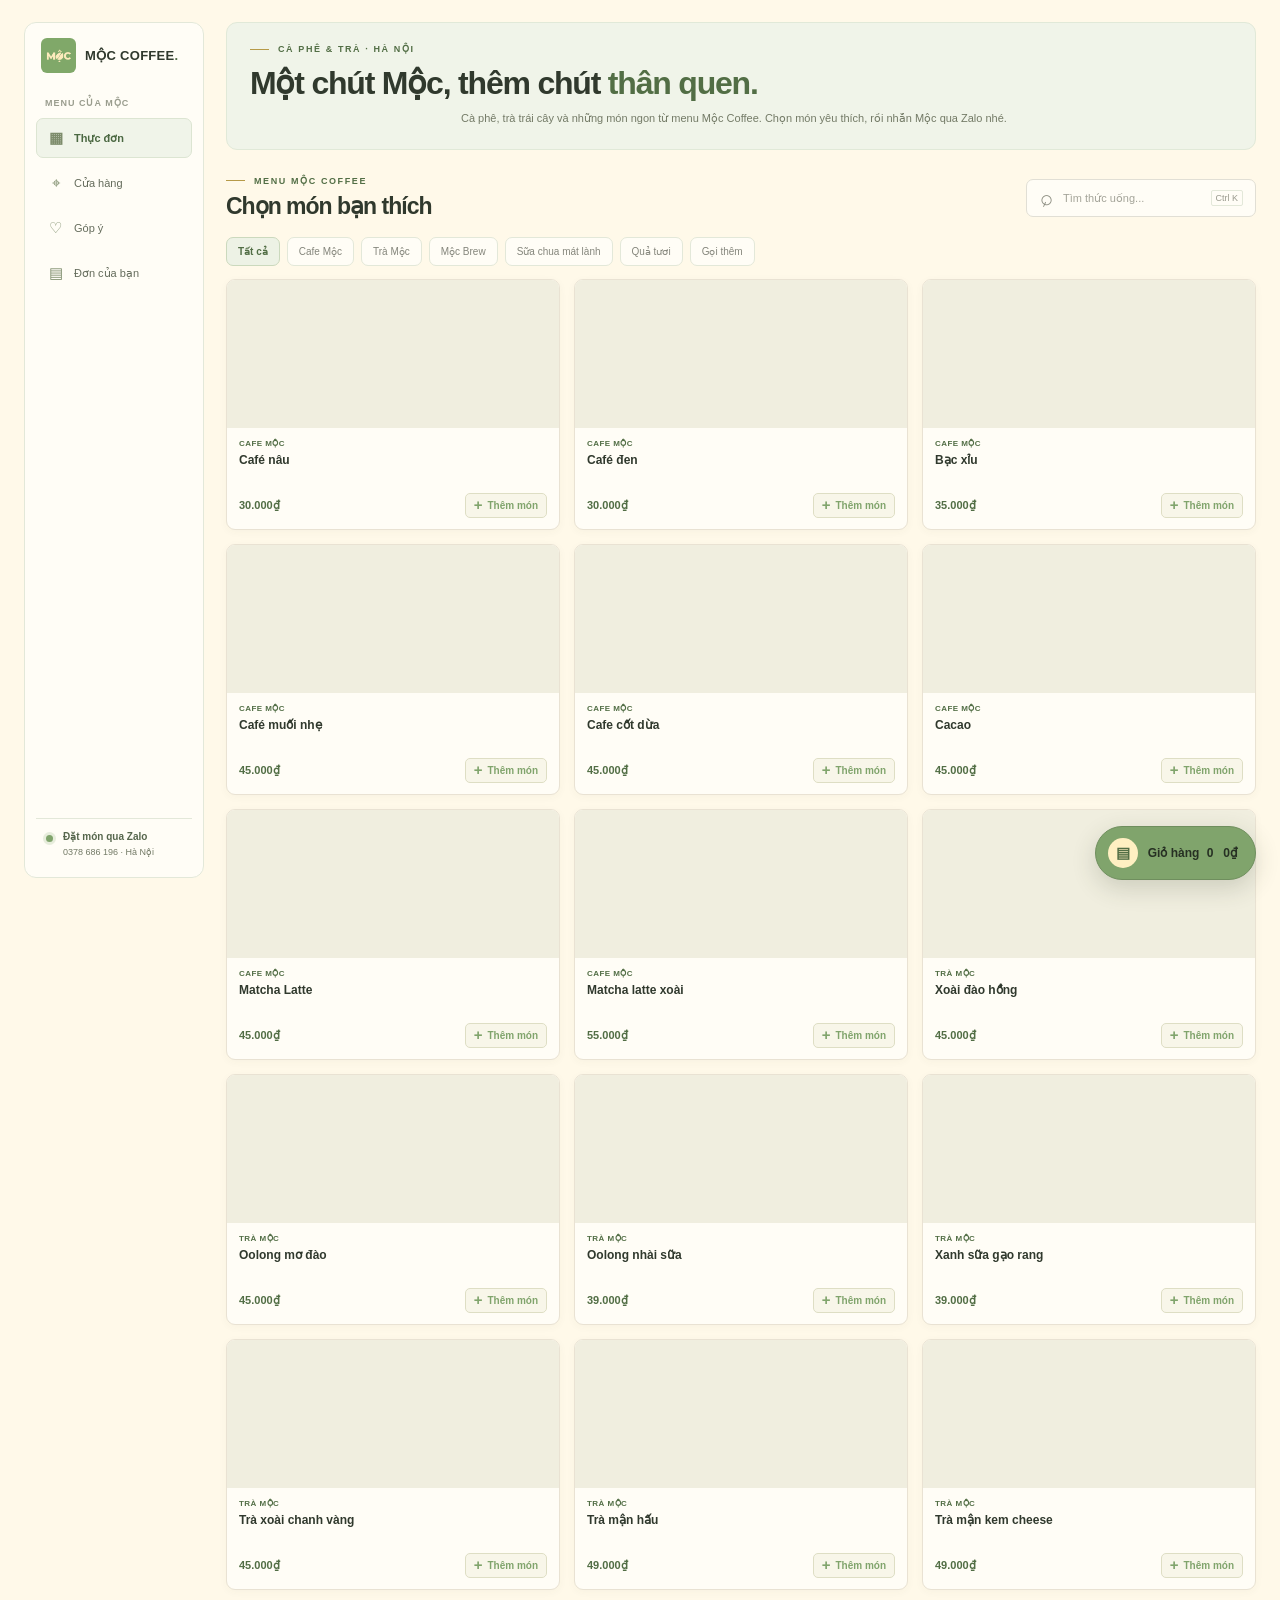
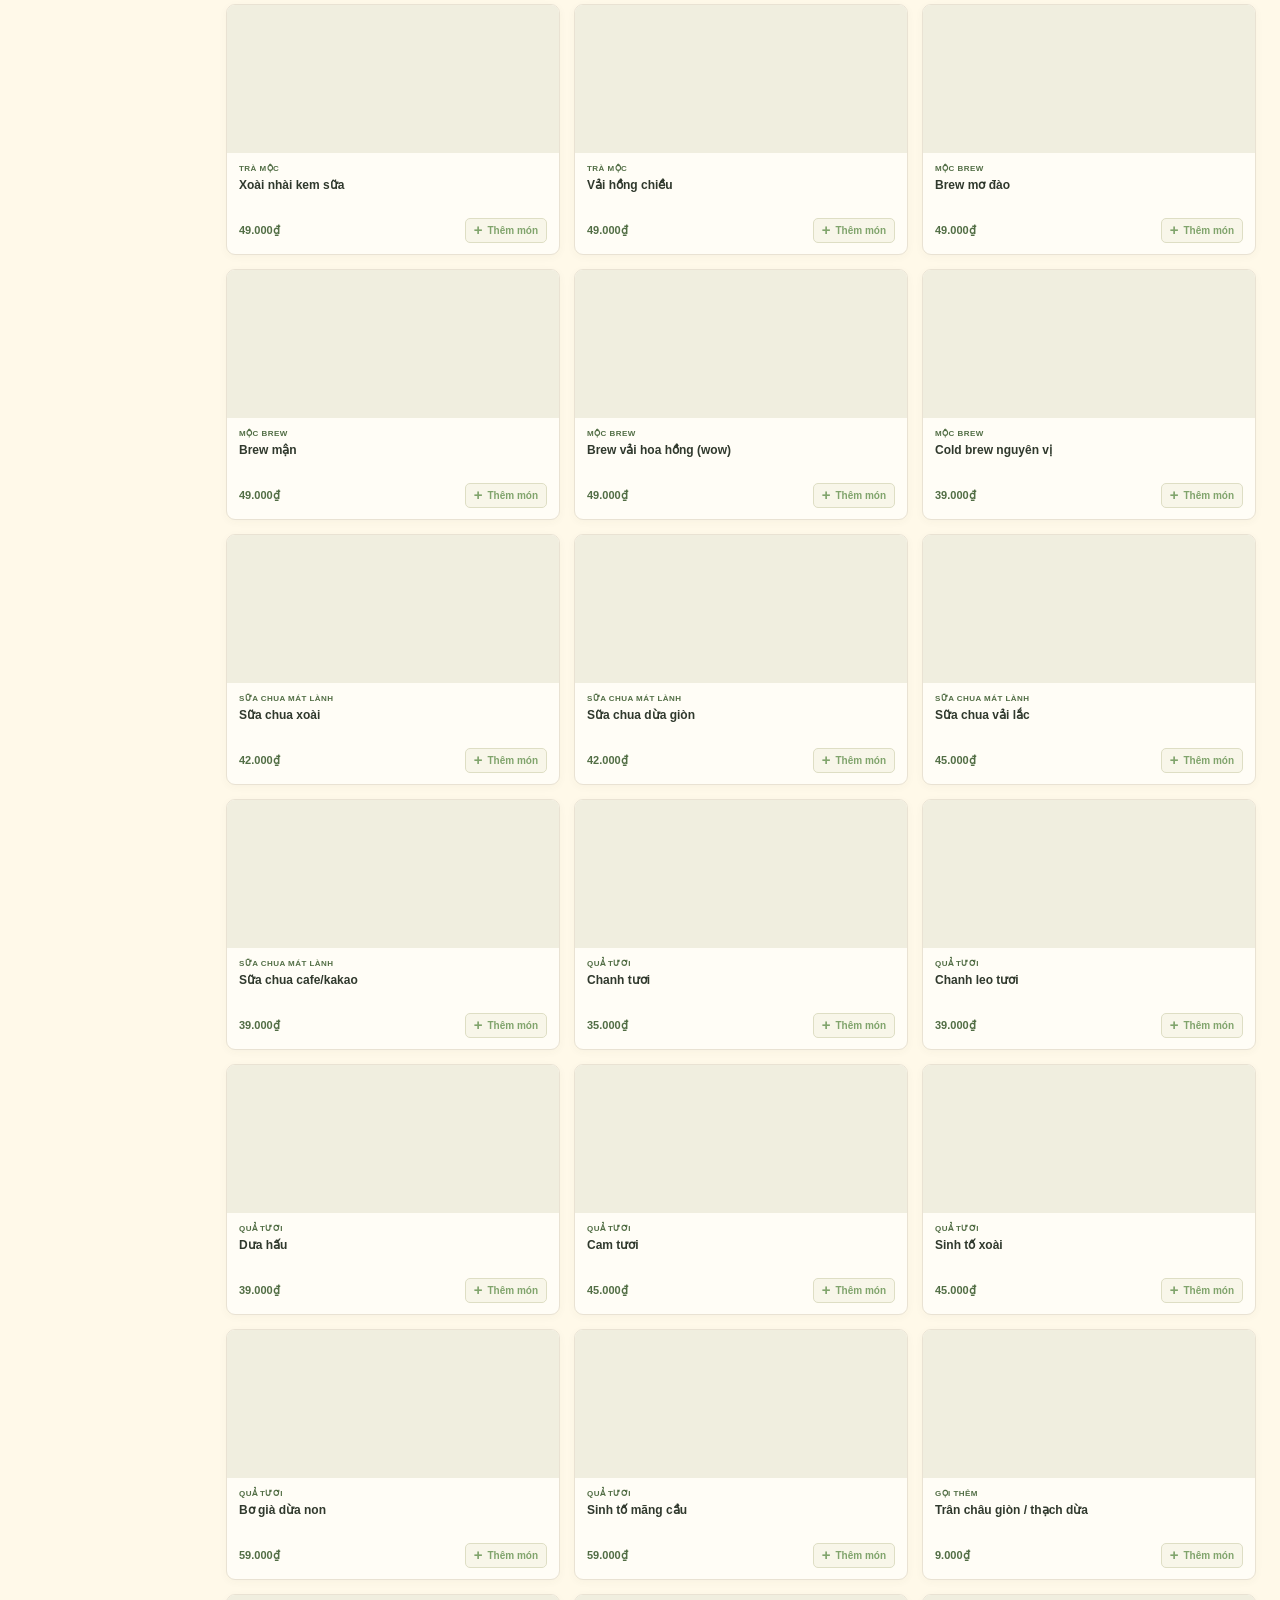
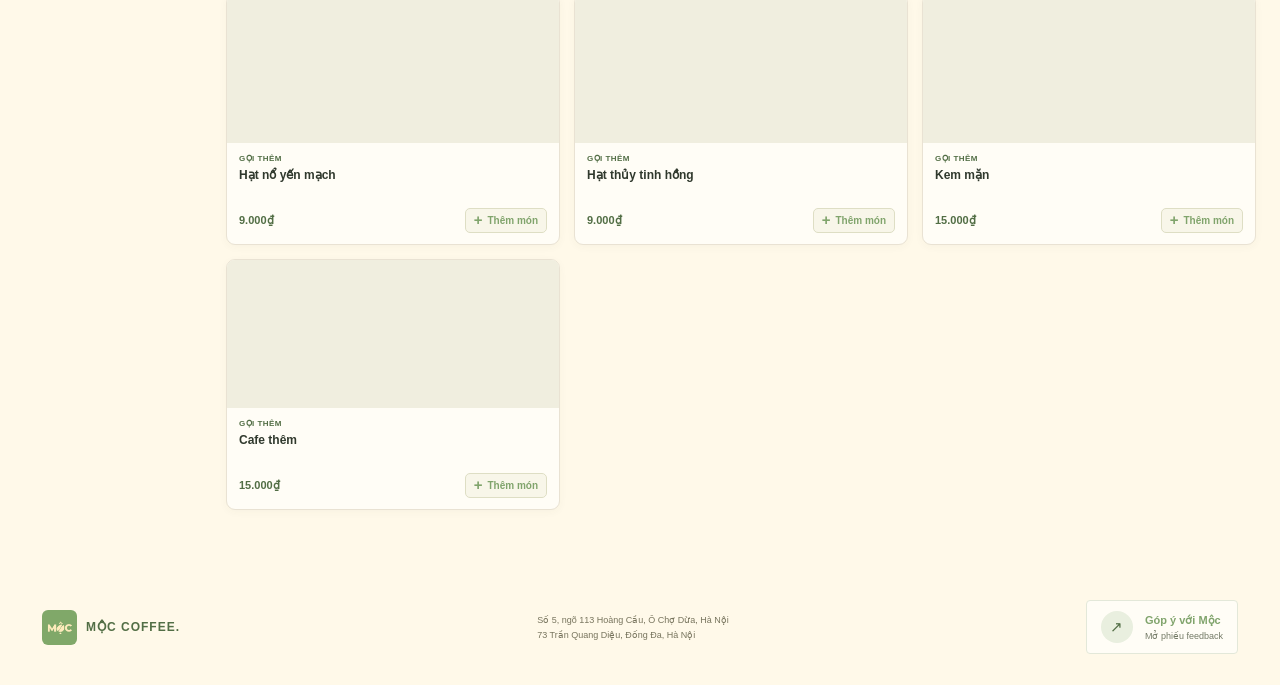
==== moc-coffee.html @ 2888d380 "Add files via upload" ====
<!doctype html>
<html lang="vi">
  <head>
    <meta charset="UTF-8" />
    <meta name="viewport" content="width=device-width, initial-scale=1.0" />
    <meta
      name="description"
      content="Mộc Coffee Hà Nội — xem menu đồ uống, chọn món và đặt nhanh qua Zalo."
    />
    <meta name="theme-color" content="#faf6ed" />
    <title>Mộc Coffee — Menu đồ uống &amp; đặt món qua Zalo</title>
    <style>
:root {
  color-scheme: light;
  --paper: #f7f5ef;
  --surface: #fffefa;
  --ink: #292b23;
  --muted: #77796d;
  --green: #355a43;
  --green-deep: #264331;
  --green-soft: #e7ecdf;
  --orange: #e58b53;
  --line: #eae8df;
  --serif: "Playfair Display", Georgia, serif;
  --sans: "DM Sans", "Segoe UI", sans-serif;
}

* { box-sizing: border-box; }
html { scroll-behavior: smooth; scroll-padding-top: 32px; }
body { margin: 0; background: var(--paper); color: var(--ink); font-family: var(--sans); font-size: 15px; -webkit-font-smoothing: antialiased; }
button, input, textarea { font: inherit; }
button, a { -webkit-tap-highlight-color: transparent; }
a { color: inherit; text-decoration: none; }
button:focus-visible, a:focus-visible, input:focus-visible, textarea:focus-visible { outline: 3px solid #e8a579; outline-offset: 3px; }

.topbar { height: 76px; max-width: 1240px; margin: auto; padding: 0 42px; display: flex; align-items: center; justify-content: space-between; border-bottom: 1px solid rgba(42, 48, 37, .08); }
.brand { display: inline-flex; align-items: center; gap: 10px; font-size: 17px; font-weight: 700; letter-spacing: -.5px; }
.brand-mark { width: 34px; height: 34px; display: grid; place-items: center; border-radius: 50%; color: #fff; background: var(--green); font-family: var(--serif); font-size: 19px; }
.brand-dot { color: var(--orange); }
.topbar-note { display: flex; align-items: center; gap: 8px; color: var(--muted); font-size: 12px; }
.open-dot, .caption-dot { width: 7px; height: 7px; border-radius: 50%; background: #79a36c; box-shadow: 0 0 0 3px #79a36c25; }
.note-divider { color: #b7b6ac; }
.topbar-zalo { color: var(--green); font-size: 13px; font-weight: 700; }
.topbar-zalo span { padding-left: 5px; color: var(--orange); }

.hero { max-width: 1240px; min-height: 470px; margin: auto; padding: 54px 42px 58px; display: grid; grid-template-columns: .9fr 1.1fr; align-items: center; gap: 58px; }
.hero-copy { padding: 15px 0 0 6px; }
.eyebrow { display: flex; align-items: center; gap: 9px; color: var(--green); font-size: 10px; font-weight: 700; letter-spacing: 1.6px; }
.eyebrow-line { width: 19px; height: 1px; background: var(--orange); }
h1, h2, h3, p { margin-top: 0; }
.hero h1 { margin: 19px 0 16px; font-family: var(--serif); font-size: clamp(42px, 5vw, 65px); line-height: 1.09; letter-spacing: -2.3px; font-weight: 700; }
h1 em, h2 em { color: var(--green); font-weight: 600; }
.hero-copy > p { max-width: 405px; color: var(--muted); font-size: 14px; line-height: 1.8; }
.hero-cta { display: inline-flex; align-items: center; gap: 25px; padding: 14px 18px; margin-top: 10px; background: var(--green); color: #fff; border-radius: 4px; font-size: 12px; font-weight: 600; transition: background .2s, transform .2s; }
.hero-cta:hover, .submit-order:hover { background: var(--green-deep); transform: translateY(-1px); }
.hero-cta span { color: #c9d6c6; font-size: 16px; }
.hero-proof { display: flex; align-items: center; gap: 7px; margin-top: 23px; color: var(--muted); font-size: 11px; }
.proof-stars { color: #dc9956; letter-spacing: 2px; font-size: 12px; }
.hero-proof strong { color: var(--ink); }
.hero-image { position: relative; height: 345px; border-radius: 3px; }
.hero-image::before { position: absolute; z-index: 0; content: ""; inset: 14px -14px -14px 14px; border: 1px solid #d5dacd; border-radius: 3px; }
.hero-image img { position: relative; z-index: 1; width: 100%; height: 100%; object-fit: cover; border-radius: 3px; }
.hero-badge { position: absolute; z-index: 2; top: 20px; left: -21px; width: 76px; height: 76px; display: flex; flex-direction: column; justify-content: center; align-items: center; gap: 3px; border-radius: 50%; background: #fbf8ee; color: var(--green); text-align: center; box-shadow: 0 4px 20px #2c38241c; }
.hero-badge span { color: var(--orange); font-size: 13px; }
.hero-badge strong { font-family: var(--serif); font-size: 10px; line-height: 1.25; }
.hero-image-caption { position: absolute; z-index: 2; right: 13px; bottom: 13px; display: flex; align-items: center; gap: 9px; padding: 9px 12px; border-radius: 2px; background: #fffefaed; color: #4e5148; font-size: 10px; }

.menu-section { max-width: 1240px; padding: 55px 42px 70px; margin: auto; }
.section-heading { display: flex; justify-content: space-between; align-items: end; gap: 20px; }
.section-heading h2, .order-intro h2 { margin: 12px 0 0; font-family: var(--serif); font-size: 35px; letter-spacing: -.9px; line-height: 1.2; }
.search-box { width: 250px; height: 42px; display: flex; align-items: center; gap: 9px; padding: 0 12px; border: 1px solid #e1dfd5; border-radius: 3px; background: var(--surface); color: #8d8e82; }
.search-box > span { font-size: 22px; line-height: 1; transform: rotate(-20deg); }
.search-box input { width: 100%; border: 0; outline: 0; background: transparent; color: var(--ink); font-size: 11px; }
.search-box input::placeholder { color: #a4a499; }
.search-box kbd { flex: 0 0 auto; padding: 2px 4px; border: 1px solid var(--line); border-radius: 2px; color: #99998d; font: 9px var(--sans); }
.menu-toolbar { display: flex; align-items: center; justify-content: space-between; gap: 20px; margin: 27px 0 21px; border-bottom: 1px solid var(--line); }
.categories { display: flex; gap: 23px; overflow-x: auto; scrollbar-width: none; }
.categories::-webkit-scrollbar { display: none; }
.category-button { flex: 0 0 auto; padding: 0 0 12px; border: 0; border-bottom: 2px solid transparent; background: none; color: #85867c; cursor: pointer; font-size: 11px; transition: color .18s, border-color .18s; }
.category-button:hover, .category-button.active { border-bottom-color: var(--green); color: var(--green); font-weight: 700; }
.menu-hint { flex: 0 0 auto; padding-bottom: 12px; color: #8a8b7e; font-size: 10px; }
.menu-hint span { color: var(--orange); }
.menu-grid { display: grid; grid-template-columns: repeat(4, minmax(0, 1fr)); gap: 18px; }
.food-card { overflow: hidden; border: 1px solid #eceae1; border-radius: 3px; background: var(--surface); transition: transform .2s, box-shadow .2s; }
.food-card:hover { transform: translateY(-3px); box-shadow: 0 9px 25px #34402c0c; }
.food-image { position: relative; height: 155px; overflow: hidden; background: #e5e5d8; }
.food-image img { width: 100%; height: 100%; display: block; object-fit: cover; transition: transform .3s; }
.food-card:hover .food-image img { transform: scale(1.035); }
.food-tag { position: absolute; top: 10px; left: 10px; padding: 5px 8px; border-radius: 2px; background: #fffefaed; color: var(--green); font-size: 9px; font-weight: 700; }
.food-details { padding: 13px 13px 12px; }
.food-topline { display: flex; justify-content: space-between; align-items: start; gap: 8px; }
.food-name { margin: 0; font-family: var(--serif); font-size: 15px; line-height: 1.35; }
.food-rating { flex: 0 0 auto; color: #d78c47; font-size: 10px; }
.food-description { min-height: 31px; margin: 7px 0 13px; color: #898a7f; font-size: 10px; line-height: 1.55; }
.food-bottom { display: flex; justify-content: space-between; align-items: center; gap: 5px; }
.food-price { color: var(--green); font-size: 13px; font-weight: 700; }
.add-button { display: inline-flex; align-items: center; gap: 5px; padding: 7px 9px; border: 1px solid #dfe5da; border-radius: 2px; background: #f6f8f2; color: var(--green); cursor: pointer; font-size: 10px; font-weight: 600; transition: all .18s; }
.add-button:hover { border-color: var(--green); background: var(--green); color: white; }
.add-button span { font-size: 15px; line-height: 10px; }
.empty-menu { padding: 30px 0; color: var(--muted); text-align: center; font-size: 13px; }

.order-section { display: grid; grid-template-columns: 1fr minmax(390px, .92fr); align-items: start; gap: 9%; max-width: 1240px; margin: 0 auto; padding: 76px 8.7% 84px; background: #edf0e7; scroll-margin-top: 10px; }
.order-intro { padding-top: 31px; }
.order-intro h2 { margin-top: 16px; font-size: 42px; }
.order-intro > p { max-width: 330px; margin: 18px 0 34px; color: var(--muted); font-size: 13px; line-height: 1.8; }
.order-steps { display: grid; gap: 17px; color: #5d6157; font-size: 11px; }
.order-steps div { display: flex; align-items: center; gap: 12px; }
.order-steps span { color: #a8ad9f; font-size: 10px; letter-spacing: .5px; }
.checkout-card { padding: 25px 26px 19px; border: 1px solid #eae8df; border-radius: 3px; background: var(--surface); box-shadow: 0 8px 26px #303e2610; }
.cart-header { display: flex; align-items: center; justify-content: space-between; padding-bottom: 14px; border-bottom: 1px solid var(--line); }
.cart-header h3 { margin: 0; font-family: var(--serif); font-size: 19px; }
.cart-count { display: inline-grid; min-width: 20px; height: 20px; place-items: center; padding: 0 5px; border-radius: 50%; background: var(--green-soft); color: var(--green); font: 600 10px var(--sans); vertical-align: 2px; }
.text-button { padding: 4px; border: 0; background: transparent; color: #89897e; cursor: pointer; font-size: 10px; }
.text-button:hover { color: #a74b38; }
.cart-items { min-height: 74px; }
.cart-empty { min-height: 91px; display: flex; flex-direction: column; align-items: center; justify-content: center; gap: 4px; color: #8a8b80; text-align: center; font-size: 10px; }
.empty-bowl { font-size: 22px; }
.cart-empty strong { color: #56584f; font-size: 11px; }
.cart-row { display: grid; grid-template-columns: 1fr auto; gap: 7px 10px; padding: 12px 0; border-bottom: 1px solid #f0eee7; }
.cart-row-main { display: flex; justify-content: space-between; gap: 8px; align-items: baseline; }
.cart-row-name { font-family: var(--serif); font-size: 12px; }
.cart-row-price { color: var(--green); font-size: 11px; font-weight: 700; white-space: nowrap; }
.quantity-control { grid-column: 1 / -1; display: flex; align-items: center; gap: 8px; }
.quantity-control button { width: 23px; height: 23px; display: grid; place-items: center; border: 1px solid #e4e6dc; border-radius: 2px; background: #fff; color: var(--green); cursor: pointer; font-size: 15px; line-height: 1; }
.quantity-control button:hover { border-color: var(--green); }
.quantity-control span { min-width: 13px; text-align: center; font-size: 11px; }
.cart-total { display: flex; justify-content: space-between; align-items: center; padding: 15px 0 17px; border-top: 1px solid var(--line); color: #696b61; font-size: 11px; }
.cart-total strong { color: var(--ink); font-size: 16px; }
.form-divider { display: flex; align-items: center; gap: 11px; margin: 3px 0 15px; color: #9a9a8f; font-size: 9px; letter-spacing: 1.1px; }
.form-divider::after { height: 1px; flex: 1; background: var(--line); content: ""; }
.field-label { display: block; margin: 12px 0 6px; color: #55574e; font-size: 10px; font-weight: 600; }
.form-input { width: 100%; min-height: 39px; padding: 10px 11px; border: 1px solid #e6e4db; border-radius: 2px; background: #fffefa; color: var(--ink); font-size: 11px; }
.form-input::placeholder { color: #aeaea2; }
.note-input { min-height: 58px; resize: vertical; }
.optional { color: #a4a49a; font-weight: 400; }
.delivery-options { display: grid; grid-template-columns: 1fr 1fr; gap: 8px; margin: 14px 0 4px; padding: 0; border: 0; }
.delivery-options legend { margin-bottom: 7px; padding: 0; }
.delivery-option { display: flex; align-items: center; gap: 8px; padding: 9px 7px; border: 1px solid #e7e5dc; border-radius: 2px; cursor: pointer; transition: border-color .15s, background .15s; }
.delivery-option.selected { border-color: #9bac91; background: #f5f7f1; }
.delivery-option input { position: absolute; width: 1px; height: 1px; opacity: 0; }
.delivery-option input:focus-visible + .delivery-icon { outline: 3px solid #e8a579; outline-offset: 2px; }
.delivery-icon { width: 23px; height: 23px; display: grid; place-items: center; border-radius: 50%; background: var(--green-soft); color: var(--green); font-size: 14px; }
.delivery-option strong, .delivery-option small { display: block; }
.delivery-option strong { color: #41443d; font-size: 9px; }
.delivery-option small { margin-top: 3px; color: #94958b; font-size: 8px; }
.form-error { margin: 12px 0 0; color: #b24032; font-size: 11px; }
.submit-order { width: 100%; display: flex; justify-content: space-between; align-items: center; margin-top: 18px; padding: 14px 15px; border: 0; border-radius: 2px; background: var(--green); color: #fff; cursor: pointer; font-size: 11px; font-weight: 600; transition: background .2s, transform .2s; }
.submit-order span:last-child { color: #ced9c8; font-size: 15px; }
.privacy-note { margin: 10px 0 0; color: #a2a297; text-align: center; font-size: 9px; }
.privacy-note span { padding-right: 3px; color: #b58977; }

.footer { max-width: 1240px; min-height: 82px; display: flex; align-items: center; justify-content: space-between; gap: 15px; margin: auto; padding: 15px 42px; color: #8c8d82; font-size: 10px; }
.footer-brand { color: var(--ink); font-size: 13px; }
.footer-brand .brand-mark { width: 28px; height: 28px; font-size: 16px; }
.demo-note code { padding: 2px 4px; border-radius: 2px; background: #e9e7de; color: #66675d; font: 9px ui-monospace, monospace; }

.order-dialog { position: fixed; width: min(460px, calc(100vw - 32px)); max-height: min(90vh, 760px); overflow-y: auto; padding: 34px 34px 27px; border: 1px solid var(--line); border-radius: 4px; background: var(--surface); color: var(--ink); box-shadow: 0 22px 80px #1e271d38; }
.order-dialog::backdrop { background: #20261dcc; backdrop-filter: blur(3px); }
.dialog-close { position: absolute; top: 13px; right: 15px; width: 28px; height: 28px; border: 0; border-radius: 50%; background: #f0efe8; color: #77796d; cursor: pointer; font-size: 20px; line-height: 1; }
.dialog-mark { width: 38px; height: 38px; display: grid; place-items: center; margin-bottom: 18px; border-radius: 50%; background: var(--green-soft); color: var(--green); font-size: 17px; }
.order-dialog h2 { margin: 11px 0 10px; font-family: var(--serif); font-size: 28px; line-height: 1.2; }
.dialog-explainer { margin-bottom: 14px; color: var(--muted); font-size: 11px; line-height: 1.7; }
.order-message { width: 100%; padding: 12px; border: 1px solid var(--line); border-radius: 2px; background: #faf9f5; color: #51534a; resize: vertical; font: 10px/1.65 var(--sans); }
.dialog-actions { display: grid; grid-template-columns: 1fr 1fr; gap: 9px; margin-top: 12px; }
.dialog-actions button, .dialog-actions a { min-height: 42px; display: flex; align-items: center; justify-content: center; gap: 8px; border-radius: 2px; cursor: pointer; font-size: 10px; font-weight: 700; }
.copy-order { border: 1px solid #dfe5da; background: #f4f6f0; color: var(--green); }
.copy-order:hover { background: var(--green-soft); }
.open-zalo { background: var(--green); color: white; }
.open-zalo:hover { background: var(--green-deep); }
.demo-zalo-note { margin: 11px 0 0; color: #9a8171; text-align: center; font-size: 9px; line-height: 1.5; }
.copy-status { min-height: 14px; margin: 7px 0 0; color: var(--green); text-align: center; font-size: 10px; }

@media (min-width: 1241px) { .order-section { border-radius: 4px; } }
@media (max-width: 900px) {
  .topbar { padding: 0 25px; }
  .hero { min-height: 410px; padding: 45px 25px; gap: 34px; }
  .hero-image { height: 300px; }
  .menu-section { padding: 45px 25px 60px; }
  .menu-grid { grid-template-columns: repeat(2, minmax(0, 1fr)); gap: 14px; }
  .food-image { height: 190px; }
  .order-section { grid-template-columns: .75fr 1fr; gap: 5%; padding: 55px 6%; }
  .checkout-card { padding: 21px; }
  .footer { padding: 15px 25px; }
}
@media (max-width: 760px) {
  .hero { grid-template-columns: 1fr; min-height: unset; padding: 42px 32px 48px; }
  .hero-copy { max-width: 560px; }
  .hero h1 { font-size: clamp(48px, 8vw, 62px); }
  .hero-image { height: min(390px, 56vw); }
  .order-section { max-width: 600px; grid-template-columns: 1fr; gap: 28px; padding: 50px 35px; }
}
@media (max-width: 620px) {
  .topbar { height: 63px; padding: 0 18px; }
  .brand { gap: 8px; font-size: 15px; }
  .brand-mark { width: 30px; height: 30px; font-size: 17px; }
  .topbar-note { gap: 6px; font-size: 9px; }
  .topbar-zalo { font-size: 11px; }
  .hero { display: flex; flex-direction: column; align-items: stretch; gap: 30px; padding: 37px 20px 46px; }
  .hero-copy { padding: 0; }
  .hero h1 { font-size: clamp(43px, 12vw, 58px); letter-spacing: -1.9px; }
  .hero-copy > p { max-width: 360px; font-size: 13px; }
  .hero-proof { margin-top: 17px; }
  .hero-image { height: clamp(215px, 65vw, 320px); margin-right: 9px; }
  .hero-badge { top: 13px; left: -10px; width: 68px; height: 68px; }
  .menu-section { padding: 47px 19px 50px; }
  .section-heading { align-items: start; flex-direction: column; gap: 16px; }
  .section-heading h2 { font-size: 29px; }
  .search-box { width: 100%; }
  .search-box kbd { display: none; }
  .menu-toolbar { align-items: start; flex-direction: column; gap: 11px; margin: 23px 0 15px; }
  .categories { width: 100%; gap: 20px; }
  .category-button { padding-bottom: 10px; }
  .menu-hint { padding-bottom: 0; }
  .menu-grid { gap: 10px; }
  .food-image { height: clamp(115px, 35vw, 175px); }
  .food-tag { top: 7px; left: 7px; padding: 4px 6px; font-size: 8px; }
  .food-details { padding: 10px 9px; }
  .food-name { font-size: 13px; }
  .food-rating { font-size: 9px; }
  .food-description { min-height: 43px; margin: 6px 0 10px; font-size: 9px; }
  .food-bottom { align-items: start; flex-direction: column; }
  .add-button { padding: 6px 8px; }
  .order-section { display: flex; flex-direction: column; gap: 27px; padding: 47px 18px 48px; }
  .order-intro { padding-top: 0; }
  .order-intro h2 { font-size: 36px; }
  .order-intro > p { margin: 13px 0 18px; font-size: 12px; }
  .order-steps { gap: 10px; }
  .checkout-card { width: 100%; padding: 19px 15px 16px; }
  .footer { min-height: unset; flex-wrap: wrap; padding: 21px 19px; }
  .footer > span:nth-child(2) { order: 3; width: 100%; }
  .demo-note { max-width: 155px; text-align: right; line-height: 1.6; }
  .order-dialog { padding: 29px 21px 21px; }
}
@media (prefers-reduced-motion: reduce) {
  *, *::before, *::after { scroll-behavior: auto !important; transition-duration: .01ms !important; animation-duration: .01ms !important; }
}

:root {
  --paper: #faf6ed;
  --surface: #fffdf6;
  --ink: #40382f;
  --muted: #817763;
  --green: #66683e;
  --green-deep: #535731;
  --green-soft: #eeeedc;
  --orange: #aaa054;
  --line: #ebe4d5;
}

body { background: var(--paper); }
.brand { gap: 9px; font-size: 15px; letter-spacing: 1px; }
.brand-mark { width: 42px; height: 42px; border-radius: 6px; background: transparent; object-fit: cover; }
.brand-dot { color: #858550; }
.open-dot, .caption-dot { background: #858a51; box-shadow: 0 0 0 3px #858a5125; }
.hero { grid-template-columns: 1fr 1.1fr; }
.hero h1 { font-family: var(--sans); font-size: clamp(40px, 4.5vw, 57px); font-weight: 700; letter-spacing: -2px; }
.hero h1 em { color: var(--green); font-style: normal; }
.hero-copy > p { line-height: 1.75; }
.hero-image { overflow: visible; height: auto; aspect-ratio: 1.41; }
.hero-image img { border: 1px solid #e8dfcb; }
.hero-image::before { border-color: #dbd3bc; }
.hero-badge { top: 17px; left: -20px; width: 65px; height: 65px; background: transparent; box-shadow: 0 4px 20px #2c38241c; }
.hero-badge img { width: 100%; height: 100%; border: 0; border-radius: 50%; object-fit: cover; }
.hero-image-caption { font-size: 10px; }
.section-heading h2, .order-intro h2 { font-family: var(--sans); font-weight: 700; letter-spacing: -1px; }
.categories { gap: 19px; }
.category-button.active, .category-button:hover { border-bottom-color: var(--green); color: var(--green); }
.food-card { border-color: #e9e2d3; border-radius: 5px; background: var(--surface); }
.food-card:hover { box-shadow: 0 9px 25px #4e48290e; }
.food-image { height: 160px; background: #f0eadc; }
.food-image img { object-position: center; }
.food-tag { border-radius: 3px; background: #f9f6eced; color: var(--green); }
.food-name, .cart-row-name, .checkout-card h3 { font-family: var(--sans); font-weight: 600; }
.food-name { font-size: 14px; }
.food-description { display: none; }
.food-bottom { margin-top: 15px; }
.food-price { color: var(--green); }
.add-button { border-color: #dedec4; background: #f8f6e9; color: var(--green); }
.add-button:hover { border-color: var(--green); background: var(--green); color: white; }
.order-section { background: #f0eedf; }
.order-intro h2 em { color: var(--green); font-style: normal; }
.order-contact { color: var(--green); }
.checkout-card { border-color: #e9e2d3; border-radius: 5px; }
.cart-count, .delivery-icon { background: var(--green-soft); color: var(--green); }
.delivery-option.selected { border-color: #a7aa82; background: #f8f8ed; }
.form-input { border-radius: 3px; }
.submit-order { background: var(--green); border-radius: 3px; }
.footer { min-height: 115px; flex-wrap: wrap; }
.footer-addresses { display: grid; gap: 5px; color: #77745d; font-size: 9px; }
.feedback-link { display: flex; align-items: center; gap: 10px; padding: 8px; border: 1px solid var(--line); border-radius: 4px; background: var(--surface); }
.feedback-link:hover { border-color: #b7b68d; }
.feedback-link > img { width: 56px; height: 56px; object-fit: cover; }
.feedback-link strong, .feedback-link small { display: block; }
.feedback-link strong { color: var(--green); font-size: 11px; }
.feedback-link small { padding-top: 4px; color: var(--muted); font-size: 9px; }
.footer-brand { font-size: 12px; }
.footer-brand .brand-mark { width: 35px; height: 35px; }
.order-dialog h2 { font-family: var(--sans); font-weight: 700; letter-spacing: -1px; }
.order-dialog h2 em { color: var(--green); font-style: normal; }
.dialog-mark { background: var(--green-soft); color: var(--green); }
.open-zalo, .open-zalo:hover { background: var(--green); }
.open-zalo:hover, .submit-order:hover { background: var(--green-deep); }
.demo-zalo-note { color: #77745d; }

@media (max-width: 1100px) and (min-width: 621px) {
  .menu-grid { grid-template-columns: repeat(3, minmax(0, 1fr)); }
  .food-card { grid-template-columns: 82px minmax(0, 1fr); }
}
@media (max-width: 760px) {
  .hero { grid-template-columns: 1fr; }
  .hero h1 { font-size: clamp(40px, 8vw, 54px); }
  .hero-image { height: auto; }
}
@media (max-width: 620px) {
  .topbar-note { max-width: 130px; }
  .hero h1 { font-size: clamp(39px, 10.5vw, 49px); }
  .hero-image { height: auto; }
  .food-image { height: clamp(105px, 31vw, 155px); }
  .food-name { min-height: 38px; font-size: 12px; }
  .food-bottom { margin-top: 8px; }
  .feedback-link { padding: 5px; }
  .feedback-link > img { width: 44px; height: 44px; }
  .footer-addresses { order: 4; width: 100%; }
}

.food-card { display: grid; grid-template-columns: 105px minmax(0, 1fr); min-height: 120px; align-items: stretch; }
.food-image { height: auto; min-height: 120px; }
.food-image img { height: 100%; object-fit: cover; }
.food-details { display: flex; flex-direction: column; justify-content: center; padding: 11px 12px; }
.food-category { margin-bottom: 5px; color: #858550; font-size: 8px; font-weight: 700; letter-spacing: .45px; text-transform: uppercase; }
.food-name { min-height: 0; }
.food-bottom { margin-top: auto; padding-top: 12px; }
@media (max-width: 620px) {
  .menu-grid { grid-template-columns: 1fr; }
  .food-card { grid-template-columns: 82px minmax(0, 1fr); min-height: 106px; }
  .food-image { min-height: 106px; }
  .food-details { padding: 10px 12px; }
  .food-bottom { align-items: center; flex-direction: row; margin-top: auto; padding-top: 8px; }
  .food-name { min-height: 0; }
}

.topbar-zalo {
  padding: 8px 0 8px 8px;
  border: 0;
  background: transparent;
  cursor: pointer;
  font-family: var(--sans);
}
.order-section {
  max-width: 1100px;
  margin: 0 auto;
  padding: 55px 9%;
  border-radius: 5px;
  background: #f0eedf;
  scroll-margin-top: 20px;
}
.order-intro { max-width: 660px; margin: 0 auto; text-align: center; }
.order-intro > .eyebrow, .order-steps div { justify-content: center; }
.order-intro h2 { font-size: 34px; }
.order-intro > p { max-width: 480px; margin: 14px auto 20px; }
.order-steps { grid-template-columns: repeat(3, 1fr); gap: 12px; }
.order-steps div { font-size: 10px; }
.order-open-button {
  display: inline-flex;
  align-items: center;
  justify-content: center;
  gap: 14px;
  min-width: 155px;
  margin-top: 24px;
  padding: 13px 17px;
  border: 0;
  border-radius: 3px;
  background: var(--green);
  color: #fff;
  cursor: pointer;
  font-size: 11px;
  font-weight: 700;
  transition: background .2s, transform .2s;
}
.order-open-button:hover { transform: translateY(-1px); background: var(--green-deep); }
.order-open-button span { color: #e6e5d6; font-size: 15px; }

.cart-dialog {
  position: fixed;
  inset: 0 0 0 auto;
  width: min(440px, 100%);
  max-width: 100%;
  height: 100vh;
  height: 100dvh;
  max-height: 100vh;
  max-height: 100dvh;
  margin: 0;
  overflow: visible;
  padding: 0;
  border: 0;
  background: transparent;
  color: var(--ink);
}
.cart-dialog[open] { display: block; }
.cart-dialog::backdrop { background: rgb(44 43 34 / 42%); backdrop-filter: blur(2px); }
.cart-panel {
  display: flex;
  flex-direction: column;
  width: 100%;
  height: 100%;
  background: var(--surface);
  box-shadow: -14px 0 45px #24221b26;
  animation: cart-slide-in .22s ease-out;
}
@keyframes cart-slide-in {
  from { transform: translateX(24px); opacity: .8; }
  to { transform: translateX(0); opacity: 1; }
}
.cart-panel-header {
  display: flex;
  flex: 0 0 auto;
  align-items: center;
  justify-content: space-between;
  gap: 16px;
  padding: 19px 23px;
  border-bottom: 1px solid var(--line);
  background: var(--paper);
}
.cart-panel-header .eyebrow { font-size: 9px; }
.cart-panel-header h2 { margin: 8px 0 0; font-size: 20px; font-weight: 700; }
.cart-panel-header .cart-count { vertical-align: 2px; }
.cart-close {
  display: grid;
  flex: 0 0 auto;
  width: 37px;
  height: 37px;
  place-items: center;
  border: 1px solid var(--line);
  border-radius: 50%;
  background: var(--surface);
  color: var(--ink);
  cursor: pointer;
  font-size: 21px;
  line-height: 1;
  transition: border-color .2s, background .2s;
}
.cart-close:hover { border-color: var(--green); background: var(--green-soft); }
.cart-panel-body { min-height: 0; flex: 1; overflow-y: auto; overscroll-behavior: contain; }
.checkout-card {
  margin: 0;
  padding: 18px 23px 24px;
  border: 0;
  border-radius: 0;
  background: transparent;
  box-shadow: none;
}
.checkout-card .cart-header {
  min-height: 30px;
  justify-content: flex-end;
  padding: 0;
  border: 0;
}
.cart-items { min-height: 95px; }
.cart-empty { min-height: 112px; }
.cart-total { font-size: 12px; }
.cart-total strong { color: var(--green); font-size: 17px; }
.cart-dialog .form-divider { margin-top: 8px; }
.cart-dialog .field-label { margin-top: 14px; }
.cart-dialog .delivery-options { grid-template-columns: 1fr 1fr; }
.cart-dialog .form-input { font-size: 12px; }
.cart-dialog .note-input { min-height: 61px; }
.cart-dialog .submit-order { min-height: 48px; }
.cart-dialog .dialog-actions { grid-template-columns: 1fr; }
.cart-dialog:not([open]) .cart-panel { animation: none; }
.topbar {
  position: sticky;
  top: 0;
  z-index: 25;
  background: var(--paper);
  box-shadow: 0 2px 9px #3936230b;
}
.topbar-zalo {
  display: inline-flex;
  align-items: center;
  gap: 8px;
  min-height: 40px;
  padding: 8px 0 8px 10px;
}
.topbar-cart-count {
  min-width: 19px;
  height: 19px;
  padding: 0 5px;
  border-radius: 12px;
  background: var(--green-soft);
  color: var(--green);
  font-size: 9px;
  line-height: 19px;
  text-align: center;
}
.topbar-zalo strong { color: var(--green); font-size: 11px; }
.topbar-zalo > span:last-child { padding-left: 0; color: var(--orange); font-size: 14px; }
@media (max-width: 620px) {
  .order-section { margin: 0 18px; padding: 38px 19px; }
  .order-intro h2 { font-size: 28px; }
  .order-intro > p { font-size: 11px; }
  .order-steps { grid-template-columns: 1fr; gap: 11px; }
  .order-steps div { justify-content: flex-start; }
  .topbar { gap: 8px; padding-right: 15px; padding-left: 15px; }
  .topbar-note { max-width: 100px; font-size: 8px; }
  .topbar-zalo { gap: 5px; font-size: 10px; }
  .cart-panel-header { padding: 16px 18px; }
  .checkout-card { padding: 15px 18px max(21px, env(safe-area-inset-bottom)); }
}
@media (max-width: 390px) {
  .topbar-note { display: none; }
}
@media (prefers-reduced-motion: reduce) {
  .cart-panel { animation: none; }
}

.hero {
  max-width: 860px;
  min-height: unset;
  grid-template-columns: minmax(0, 1fr);
  gap: 0;
  padding: 75px 42px 62px;
}
.hero-copy { max-width: 650px; width: 100%; margin: 0 auto; padding: 0; text-align: center; }
.hero-copy .eyebrow, .hero-proof { justify-content: center; }
.hero-copy .hero-cta { margin-top: 15px; }
.hero-copy > p { margin-right: auto; margin-left: auto; }
.hero h1 { margin-top: 18px; }
.feedback-link { gap: 12px; min-height: 54px; padding: 10px 14px; }
.feedback-link-mark {
  width: 32px;
  height: 32px;
  display: grid;
  flex: 0 0 auto;
  place-items: center;
  border-radius: 50%;
  background: var(--green-soft);
  color: var(--green);
  font-size: 15px;
}
.feedback-link > span:last-child { display: block; }
.feedback-link strong, .feedback-link small { display: block; }
.feedback-link strong { color: var(--green); font-size: 11px; }
.feedback-link small { padding-top: 4px; color: var(--muted); font-size: 9px; }
@media (max-width: 760px) {
  .hero { grid-template-columns: minmax(0, 1fr); padding: 58px 25px 48px; }
}
@media (max-width: 620px) {
  .hero { padding: 43px 20px 39px; }
  .hero h1 { font-size: clamp(36px, 9.5vw, 46px); }
  .hero-proof { flex-wrap: wrap; }
}

.menu-grid { grid-template-columns: repeat(4, minmax(0, 1fr)); }
.food-card {
  display: grid;
  min-width: 0;
  min-height: 0;
  aspect-ratio: 3 / 2;
  align-self: start;
  grid-template-columns: 2fr 1fr;
  grid-template-rows: minmax(0, 1fr);
}
.food-image {
  width: 100%;
  height: auto;
  min-height: 0;
  aspect-ratio: 1;
}
.food-image img { height: 100%; }
.food-details {
  min-height: 0;
  justify-content: flex-start;
  padding: 12px;
}
.food-bottom { align-items: flex-start; flex-direction: column; padding-top: 8px; }
@media (max-width: 900px) {
  .menu-grid { grid-template-columns: repeat(2, minmax(0, 1fr)); }
}
@media (max-width: 620px) {
  .menu-grid { grid-template-columns: repeat(2, minmax(0, 1fr)); }
  .food-card { grid-template-columns: 2fr 1fr; min-height: 0; }
  .food-details { padding: 7px; }
  .food-category { display: none; }
  .food-name { min-height: 0; }
  .food-price { font-size: 10px; }
  .food-bottom { align-items: flex-start; flex-direction: column; margin-top: auto; padding-top: 5px; }
  .add-button { padding: 4px 6px; font-size: 0; }
  .add-button span { font-size: 15px; }
}

:root {
  --paper: #fff9e9;
  --surface: #fffdf6;
  --ink: #30392d;
  --muted: #737a66;
  --green: #80a46c;
  --green-deep: #5b7950;
  --green-soft: #e9efdf;
  --orange: #b69a48;
  --cream: #fff0c2;
  --line: #e3e8d9;
}
.order-section { background: #edf2e4; }
.hero-cta, .submit-order, .order-open-button, .open-zalo {
  color: #263023;
}
.hero-cta span, .submit-order span:last-child, .order-open-button span {
  color: var(--cream);
}
.hero-cta:hover, .submit-order:hover, .order-open-button:hover, .open-zalo:hover {
  background: var(--green-deep);
  color: var(--cream);
}
.add-button:hover { color: #263023; }
.brand-dot, .food-category, .topbar-zalo, .eyebrow, h1 em, h2 em,
.hero h1 em, .category-button.active, .category-button:hover,
.food-price, .cart-count, .cart-row-price, .cart-total strong,
.quantity-control button, .delivery-icon, .dialog-mark, .copy-order,
.copy-status, .footer-brand {
  color: #526e45;
}
.topbar-zalo > span, .topbar-zalo strong { color: #526e45; }
.category-button.active, .category-button:hover { border-bottom-color: var(--green); }
.open-dot, .caption-dot {
  background: var(--green);
  box-shadow: 0 0 0 3px #80a46c30;
}
.proof-stars, .food-rating { color: #b69a48; }
.feedback-link-mark { background: var(--green-soft); color: #526e45; }

body.moc-page { min-height: 100vh; }
.topbar { display: none; }
.app-shell {
  display: grid;
  grid-template-columns: 180px minmax(0, 1fr) 270px;
  align-items: start;
  gap: 20px;
  max-width: 1600px;
  min-height: calc(100vh - 90px);
  margin: 0 auto;
  padding: 22px 24px;
}
.dashboard-sidebar {
  position: sticky;
  top: 22px;
  min-height: calc(100vh - 44px);
  display: flex;
  flex-direction: column;
  padding: 15px 11px;
  border: 1px solid var(--line);
  border-radius: 12px;
  background: var(--surface);
}
.sidebar-brand { padding: 0 5px 25px; font-size: 13px; letter-spacing: .3px; }
.sidebar-brand .brand-mark { width: 35px; height: 35px; }
.sidebar-label { padding: 0 9px 10px; color: #9a9d8e; font-size: 9px; font-weight: 700; letter-spacing: 1px; }
.sidebar-nav { display: grid; gap: 5px; }
.sidebar-link {
  min-height: 40px;
  display: flex;
  align-items: center;
  gap: 10px;
  padding: 0 10px;
  border: 1px solid transparent;
  border-radius: 7px;
  background: transparent;
  color: #646b5b;
  cursor: pointer;
  font: 500 11px var(--sans);
  text-align: left;
  transition: background .16s, color .16s;
}
.sidebar-link > span { width: 17px; color: #7d8c6b; font-size: 15px; text-align: center; }
.sidebar-link:hover, .sidebar-link.active { border-color: #dce5d2; background: #f0f4e9; color: #4b6842; }
.sidebar-link.active { font-weight: 700; }
.sidebar-note {
  display: flex;
  align-items: flex-start;
  gap: 10px;
  margin-top: auto;
  padding: 12px 8px 3px;
  border-top: 1px solid var(--line);
  color: #56664c;
}
.sidebar-note .caption-dot { flex: 0 0 auto; margin: 4px 0 0 2px; }
.sidebar-note strong, .sidebar-note small { display: block; }
.sidebar-note strong { font-size: 10px; }
.sidebar-note small { margin-top: 4px; color: var(--muted); font-size: 9px; line-height: 1.5; }
.dashboard-content { min-width: 0; }
.dashboard-content .hero {
  max-width: none;
  min-height: 0;
  margin: 0 0 15px;
  padding: 21px 23px;
  border: 1px solid #e1e9d8;
  border-radius: 11px;
  background: #f0f4e9;
  text-align: left;
}
.dashboard-content .hero-copy { max-width: none; margin: 0; text-align: left; }
.dashboard-content .hero-copy .eyebrow,
.dashboard-content .hero-proof { justify-content: flex-start; }
.dashboard-content .hero h1 {
  margin: 10px 0 8px;
  font-size: clamp(24px, 2.5vw, 33px);
  letter-spacing: -1.2px;
  line-height: 1.2;
}
.dashboard-content .hero-copy > p { max-width: 560px; margin-bottom: 0; font-size: 11px; line-height: 1.6; }
.dashboard-content .hero-cta,
.dashboard-content .hero-proof { display: none; }
.dashboard-content .menu-section { max-width: none; padding: 11px 0 38px; }
.dashboard-content .section-heading { align-items: center; }
.dashboard-content .section-heading h2 { margin-top: 7px; font-size: 23px; }
.dashboard-content .eyebrow { font-size: 9px; }
.dashboard-content .search-box { width: min(230px, 42%); height: 38px; border-radius: 7px; }
.dashboard-content .menu-toolbar { margin: 16px 0 13px; border: 0; }
.dashboard-content .categories { flex-wrap: wrap; gap: 7px; overflow: visible; }
.dashboard-content .category-button {
  padding: 8px 11px;
  border: 1px solid var(--line);
  border-radius: 7px;
  background: var(--surface);
  font-size: 10px;
}
.dashboard-content .category-button.active,
.dashboard-content .category-button:hover { border-color: #cbd9bd; background: #edf2e5; }
.dashboard-content .category-button.active { font-weight: 700; }
.dashboard-content .menu-hint { display: none; }
.dashboard-content .menu-grid { grid-template-columns: repeat(2, minmax(0, 1fr)); gap: 12px; }
.dashboard-content .food-card {
  border-radius: 9px;
  aspect-ratio: 3 / 2;
  box-shadow: 0 2px 8px #4755360a;
}
.dashboard-content .food-card:hover { box-shadow: 0 8px 20px #47553618; }
.dashboard-content .food-details { padding: 9px; }
.dashboard-content .food-category { font-size: 7px; }
.dashboard-content .food-name { font-size: 11px; line-height: 1.3; }
.dashboard-content .food-bottom { padding-top: 6px; }
.dashboard-content .food-price { font-size: 11px; }
.dashboard-content .add-button { padding: 5px 6px; border-radius: 5px; font-size: 9px; }
.dashboard-invoice {
  position: sticky;
  top: 22px;
  min-width: 0;
  padding: 18px 15px 14px;
  border: 1px solid var(--line);
  border-radius: 11px;
  background: var(--surface);
  box-shadow: 0 5px 18px #3f4b2d0b;
}
.invoice-heading { display: flex; align-items: center; justify-content: space-between; gap: 10px; padding-bottom: 14px; border-bottom: 1px solid var(--line); }
.invoice-heading h2 { margin: 7px 0 0; font-size: 17px; }
.invoice-heading .eyebrow { font-size: 8px; }
.invoice-icon { width: 32px; height: 32px; display: grid; place-items: center; border-radius: 8px; background: var(--green-soft); color: #526e45; }
.invoice-items { max-height: min(44vh, 390px); overflow-y: auto; overscroll-behavior: contain; }
.invoice-empty { padding: 22px 3px; color: var(--muted); text-align: center; font-size: 10px; line-height: 1.6; }
.invoice-row { display: grid; grid-template-columns: 39px minmax(0, 1fr) auto; align-items: center; gap: 9px; padding: 11px 0; border-bottom: 1px solid #edf0e8; }
.invoice-row img { width: 39px; height: 39px; border-radius: 7px; object-fit: cover; background: var(--green-soft); }
.invoice-row-details { min-width: 0; }
.invoice-row-details strong, .invoice-row-details span { display: block; }
.invoice-row-details strong { overflow: hidden; color: var(--ink); font-size: 10px; text-overflow: ellipsis; white-space: nowrap; }
.invoice-row-details span { margin-top: 4px; color: var(--muted); font-size: 9px; }
.invoice-row-total { color: #526e45; font-size: 9px; white-space: nowrap; }
.invoice-total { display: flex; justify-content: space-between; padding: 14px 0; border-top: 1px dashed #dfe5d6; color: var(--muted); font-size: 10px; }
.invoice-total strong { color: var(--ink); font-size: 13px; }
.invoice-checkout {
  width: 100%;
  min-height: 40px;
  display: flex;
  align-items: center;
  justify-content: space-between;
  padding: 0 12px;
  border: 0;
  border-radius: 6px;
  background: var(--green);
  color: #293326;
  cursor: pointer;
  font-size: 10px;
  font-weight: 700;
}
.invoice-checkout:hover { background: var(--green-deep); color: var(--cream); }
.invoice-checkout span { font-size: 15px; }
.invoice-footnote { margin: 9px 0 0; color: var(--muted); font-size: 9px; line-height: 1.5; text-align: center; }
.invoice-locations { display: flex; gap: 9px; margin-top: 16px; padding-top: 13px; border-top: 1px solid var(--line); color: #526e45; }
.invoice-locations > span { font-size: 17px; }
.invoice-locations strong, .invoice-locations small { display: block; }
.invoice-locations strong { font-size: 9px; }
.invoice-locations small { margin-top: 4px; color: var(--muted); font-size: 8px; }
.footer { max-width: 1600px; }
@media (min-width: 1250px) {
  .app-shell { grid-template-columns: 185px minmax(0, 1fr) 285px; gap: 22px; }
  .dashboard-content .menu-grid { grid-template-columns: repeat(3, minmax(0, 1fr)); }
}
@media (max-width: 900px) {
  .app-shell { grid-template-columns: 145px minmax(0, 1fr); gap: 14px; padding: 16px; }
  .dashboard-invoice { position: static; grid-column: 2; }
  .invoice-items { max-height: 260px; }
  .dashboard-content .menu-grid { grid-template-columns: repeat(2, minmax(0, 1fr)); }
}
@media (max-width: 620px) {
  .topbar {
    position: sticky;
    top: 0;
    z-index: 25;
    height: 62px;
    display: flex;
    padding: 0 15px;
    background: var(--paper);
    box-shadow: 0 2px 9px #3936230b;
  }
  .topbar .brand { display: inline-flex; }
  .topbar .brand-mark { width: 32px; height: 32px; }
  .topbar-note { display: none; }
  .topbar-zalo { display: inline-flex; align-items: center; gap: 6px; min-height: 40px; }
  .topbar-zalo > span, .topbar-zalo strong { color: #526e45; }
  .topbar-cart-count { line-height: 19px; }
  .app-shell { display: flex; min-height: 0; flex-direction: column; gap: 13px; padding: 12px 14px 24px; }
  .dashboard-sidebar { display: none; }
  .dashboard-content { width: 100%; }
  .dashboard-content .hero { margin-bottom: 11px; padding: 16px; border-radius: 9px; }
  .dashboard-content .hero h1 { font-size: 23px; }
  .dashboard-content .hero-copy > p { font-size: 10px; }
  .dashboard-content .menu-section { padding-top: 7px; }
  .dashboard-content .section-heading { align-items: stretch; flex-direction: column; gap: 11px; }
  .dashboard-content .section-heading h2 { font-size: 21px; }
  .dashboard-content .search-box { width: 100%; }
  .dashboard-content .menu-toolbar { margin: 13px 0 11px; }
  .dashboard-content .categories { flex-wrap: nowrap; gap: 6px; overflow-x: auto; padding-bottom: 3px; }
  .dashboard-content .category-button { padding: 7px 9px; white-space: nowrap; }
  .dashboard-content .menu-grid { grid-template-columns: repeat(2, minmax(0, 1fr)); gap: 9px; }
  .dashboard-content .food-card { aspect-ratio: 3 / 2; }
  .dashboard-content .food-details { padding: 7px; }
  .dashboard-content .food-category { display: none; }
  .dashboard-content .food-name { font-size: 10px; }
  .dashboard-content .food-price { font-size: 10px; }
  .dashboard-content .food-bottom { align-items: flex-start; flex-direction: column; margin-top: auto; padding-top: 5px; }
  .dashboard-content .add-button { padding: 4px 5px; font-size: 0; }
  .dashboard-content .add-button span { font-size: 14px; }
  .dashboard-invoice { width: 100%; padding: 15px; }
  .invoice-items { max-height: 220px; }
  .footer { padding: 18px 14px; }
}

.dashboard-content .menu-grid { gap: 14px; }
.dashboard-content .food-card {
  display: flex;
  min-height: 0;
  aspect-ratio: auto;
  flex-direction: column;
}
.dashboard-content .food-image {
  height: 148px;
  min-height: 0;
  aspect-ratio: auto;
}
.dashboard-content .food-details {
  min-height: 101px;
  flex: 1;
  padding: 11px 12px;
}
.dashboard-content .food-category { display: block; font-size: 8px; }
.dashboard-content .food-name { min-height: 30px; font-size: 12px; }
.dashboard-content .food-bottom {
  align-items: center;
  flex-direction: row;
  margin-top: auto;
  padding-top: 9px;
}
.dashboard-content .add-button { padding: 6px 8px; font-size: 10px; }

@media (max-width: 620px) {
  .dashboard-content .menu-grid { gap: 10px; }
  .dashboard-content .food-card { aspect-ratio: auto; }
  .dashboard-content .food-image { height: clamp(100px, 31vw, 142px); }
  .dashboard-content .food-details { min-height: 99px; padding: 9px; }
  .dashboard-content .food-category { display: block; font-size: 7px; }
  .dashboard-content .food-name { min-height: 30px; font-size: 11px; }
  .dashboard-content .food-price { font-size: 10px; }
  .dashboard-content .food-bottom { align-items: center; flex-direction: row; padding-top: 7px; }
  .dashboard-content .add-button { padding: 5px 6px; font-size: 9px; }
}

.food-image img,
.invoice-row img { visibility: hidden; }
.food-image,
.invoice-row img { background: #f0eedf; }

.cart-summary { padding-top: 5px; border-top: 1px solid var(--line); }
.cart-summary .cart-total { padding: 9px 0 5px; border-top: 0; }
.cart-tax, .invoice-tax { display: flex; justify-content: space-between; padding: 5px 0; color: var(--muted); font-size: 10px; }
.cart-tax strong, .invoice-tax strong { color: var(--muted); font-size: 10px; font-weight: 500; }
.cart-grand-total, .invoice-grand-total { display: flex; justify-content: space-between; align-items: center; padding: 9px 0 12px; border-top: 1px dashed #dfe5d6; color: var(--ink); font-size: 11px; font-weight: 700; }
.cart-grand-total strong, .invoice-grand-total strong { color: #526e45; font-size: 16px; }
.invoice-summary .invoice-total { padding: 10px 0 5px; border-top: 0; }
.invoice-summary .invoice-grand-total { padding-bottom: 12px; }

.app-shell { grid-template-columns: 180px minmax(0, 1fr); }
.dashboard-invoice[hidden] { display: none; }
.dashboard-invoice {
  position: fixed;
  z-index: 31;
  top: auto;
  right: 24px;
  bottom: 88px;
  width: min(360px, calc(100vw - 32px));
  max-height: min(72vh, 590px);
  height: auto;
  display: block;
  padding: 18px 17px 15px;
  box-shadow: 0 16px 48px #303a2640;
  animation: invoice-pop-in .18s ease-out;
}
.invoice-heading { flex: 0 0 auto; }
.invoice-items { flex: 0 1 auto; min-height: 65px; max-height: min(36vh, 280px); overflow-y: auto; }
.invoice-close { width: 32px; height: 32px; }
.floating-cart-toggle {
  position: fixed;
  z-index: 32;
  right: 24px;
  bottom: 20px;
  min-height: 54px;
  display: flex;
  align-items: center;
  gap: 10px;
  padding: 0 17px 0 12px;
  border: 1px solid #6f8e5e;
  border-radius: 999px;
  background: #80a46c;
  color: #263023;
  box-shadow: 0 8px 25px #34402c30;
  cursor: pointer;
  font: 600 12px var(--sans);
  transition: transform .18s, box-shadow .18s, background .18s;
}
.floating-cart-toggle:hover { transform: translateY(-2px); background: #91b27d; box-shadow: 0 11px 28px #34402c38; }
.floating-cart-toggle > span:nth-child(2) { white-space: nowrap; }
.floating-cart-toggle > strong { color: #263023; white-space: nowrap; }
.floating-cart-toggle > span:nth-child(2) strong { margin-left: 4px; color: #263023; }
.floating-cart-icon { width: 30px; height: 30px; display: grid; place-items: center; border-radius: 50%; background: #fff0c2; color: #526e45; font-size: 15px; }
@keyframes invoice-pop-in {
  from { transform: translateY(8px); opacity: .7; }
  to { transform: translateY(0); opacity: 1; }
}
@media (max-width: 900px) {
  .app-shell { grid-template-columns: 145px minmax(0, 1fr); }
}
@media (max-width: 620px) {
  .app-shell { display: flex; }
  .dashboard-invoice {
    right: 12px;
    bottom: 80px;
    width: min(380px, calc(100vw - 24px));
    max-height: min(72dvh, 590px);
  }
  .floating-cart-toggle { right: 14px; bottom: max(14px, env(safe-area-inset-bottom)); min-height: 50px; }
}
@media (prefers-reduced-motion: reduce) {
  .dashboard-invoice { animation: none; }
}

.customize-dialog {
  width: min(480px, calc(100vw - 28px));
  max-height: min(88vh, 700px);
  overflow: auto;
  padding: 0;
  border: 1px solid var(--line);
  border-radius: 12px;
  background: var(--surface);
  color: var(--ink);
  box-shadow: 0 22px 80px #1e271d38;
}
.customize-dialog::backdrop { background: rgb(44 43 34 / 48%); backdrop-filter: blur(2px); }
.customize-panel { margin: 0; }
.customize-header { display: flex; align-items: flex-start; justify-content: space-between; gap: 16px; padding: 21px 22px 16px; border-bottom: 1px solid var(--line); background: var(--paper); }
.customize-header h2 { margin: 8px 0 4px; font-size: 21px; }
.customize-header p { margin: 0; color: var(--muted); font-size: 12px; }
.customize-options { display: grid; gap: 20px; padding: 20px 22px; }
.customize-group { min-width: 0; margin: 0; padding: 0; border: 0; }
.customize-group legend { margin-bottom: 10px; padding: 0; color: var(--ink); font-size: 12px; font-weight: 700; }
.choice-list { display: flex; flex-wrap: wrap; gap: 8px; }
.choice-chip { position: relative; cursor: pointer; }
.choice-chip input, .topping-option input { position: absolute; width: 1px; height: 1px; opacity: 0; }
.choice-chip span { min-height: 36px; display: inline-flex; align-items: center; justify-content: center; padding: 0 12px; border: 1px solid var(--line); border-radius: 7px; background: var(--surface); color: #646b5b; font-size: 11px; transition: background .16s, border-color .16s, color .16s; }
.choice-chip input:checked + span { border-color: #b7c8a9; background: #edf2e5; color: #526e45; font-weight: 700; }
.choice-chip input:focus-visible + span, .topping-option input:focus-visible + span { outline: 3px solid #e8a579; outline-offset: 2px; }
.topping-list { display: grid; gap: 7px; }
.topping-option { min-height: 42px; display: flex; align-items: center; gap: 10px; padding: 8px 11px; border: 1px solid var(--line); border-radius: 7px; color: #53584a; cursor: pointer; font-size: 11px; }
.topping-option::before { width: 16px; height: 16px; flex: 0 0 auto; border: 1px solid #c9cbbb; border-radius: 4px; background: white; content: ""; }
.topping-option:has(input:checked) { border-color: #b7c8a9; background: #f4f6ed; }
.topping-option:has(input:checked)::before { border-color: var(--green); background: var(--green); box-shadow: inset 0 0 0 3px var(--surface); }
.topping-option strong { margin-left: auto; color: #526e45; font-size: 10px; white-space: nowrap; }
.customize-footer { display: flex; align-items: center; justify-content: space-between; gap: 12px; padding: 15px 22px max(18px, env(safe-area-inset-bottom)); border-top: 1px solid var(--line); background: var(--paper); }
.customize-price { color: #526e45; font-size: 12px; font-weight: 700; }
.customize-footer .submit-order { width: auto; min-width: 160px; margin: 0; }
.cart-row-options { grid-column: 1 / -1; color: var(--muted); font-size: 9px; line-height: 1.5; }
@media (max-width: 420px) {
  .customize-header, .customize-options { padding-right: 16px; padding-left: 16px; }
  .customize-footer { align-items: stretch; flex-direction: column; padding-right: 16px; padding-left: 16px; }
  .customize-footer .submit-order { width: 100%; }
}

</style>
  </head>
  <body class="moc-page">
    <header class="topbar">
      <a class="brand" href="#" aria-label="Mộc Coffee — trang chủ">
        <img class="brand-mark" src="[data-uri]" alt="" />
        <span>MỘC COFFEE<span class="brand-dot">.</span></span>
      </a>
      <div class="topbar-note"><span class="open-dot"></span> Hai cửa hàng tại Hà Nội</div>
      <button class="topbar-zalo" id="cart-launcher" type="button" data-open-cart aria-haspopup="dialog" aria-controls="cart-dialog" aria-label="Mở giỏ hàng, 0 món">
        <span>Giỏ món</span><span id="launcher-count" class="topbar-cart-count">0</span><strong id="launcher-total">0₫</strong><span aria-hidden="true">↗</span>
      </button>
    </header>
    <button class="floating-cart-toggle" id="floating-cart-toggle" type="button" aria-controls="dashboard-invoice" aria-expanded="false">
      <span class="floating-cart-icon" aria-hidden="true">▤</span>
      <span>Giỏ hàng <strong id="floating-cart-count">0</strong></span>
      <strong id="floating-cart-total">0₫</strong>
    </button>

    <main class="app-shell">
      <aside class="dashboard-sidebar" aria-label="Điều hướng">
        <a class="brand sidebar-brand" href="#" aria-label="Mộc Coffee — trang chủ">
          <img class="brand-mark" src="[data-uri]" alt="" />
          <span>MỘC COFFEE<span class="brand-dot">.</span></span>
        </a>
        <span class="sidebar-label">MENU CỦA MỘC</span>
        <nav class="sidebar-nav">
          <a class="sidebar-link active" href="#menu"><span aria-hidden="true">▦</span> Thực đơn</a>
          <a class="sidebar-link" href="#store-locations"><span aria-hidden="true">⌖</span> Cửa hàng</a>
          <a class="sidebar-link" href="#feedback" data-feedback-download target="_blank" rel="noopener noreferrer"><span aria-hidden="true">♡</span> Góp ý</a>
          <button class="sidebar-link" type="button" data-open-cart aria-haspopup="dialog" aria-controls="cart-dialog"><span aria-hidden="true">▤</span> Đơn của bạn</button>
        </nav>
        <div class="sidebar-note">
          <span class="caption-dot"></span>
          <span><strong>Đặt món qua Zalo</strong><small>0378 686 196 · Hà Nội</small></span>
        </div>
      </aside>

      <div class="dashboard-content">
      <section class="hero">
        <div class="hero-copy">
          <div class="eyebrow"><span class="eyebrow-line"></span> CÀ PHÊ &amp; TRÀ · HÀ NỘI</div>
          <h1>Một chút Mộc, thêm chút <em>thân quen.</em></h1>
          <p>Cà phê, trà trái cây và những món ngon từ menu Mộc Coffee. Chọn món yêu thích, rồi nhắn Mộc qua Zalo nhé.</p>
          <a class="hero-cta" href="#menu">Khám phá menu <span aria-hidden="true">↓</span></a>
          <div class="hero-proof"><span class="proof-stars">✳</span> <strong>Mộc Coffee</strong><span> — Hoàng Cầu &amp; Trần Quang Diệu</span></div>
        </div>
      </section>

      <section class="menu-section" id="menu">
        <div class="section-heading">
          <div>
            <div class="eyebrow"><span class="eyebrow-line"></span> MENU MỘC COFFEE</div>
            <h2>Chọn món bạn thích</h2>
          </div>
          <label class="search-box">
            <span aria-hidden="true">⌕</span>
            <input id="search-input" type="search" placeholder="Tìm thức uống..." aria-label="Tìm thức uống" />
            <kbd>Ctrl K</kbd>
          </label>
        </div>
        <div class="menu-toolbar">
          <nav class="categories" id="categories" aria-label="Danh mục thực đơn"></nav>
          <span class="menu-hint"><span aria-hidden="true">✳</span> Giá niêm yết theo menu Mộc</span>
        </div>
        <div class="menu-grid" id="menu-grid" aria-live="polite"></div>
        <p class="empty-menu" id="empty-menu" hidden>Chưa tìm thấy món này. Thử tìm theo tên khác nhé!</p>
      </section>

      </div>

      <aside class="dashboard-invoice" id="dashboard-invoice" aria-labelledby="invoice-title" hidden>
        <div class="invoice-heading">
          <div><span class="eyebrow"><span class="eyebrow-line"></span> ĐƠN HÀNG</span><h2 id="invoice-title">Giỏ món <span id="invoice-count" class="cart-count">0</span></h2></div>
          <button type="button" class="cart-close invoice-close" id="close-invoice" aria-label="Đóng giỏ hàng">×</button>
        </div>
        <div class="invoice-items" id="invoice-items">
          <p class="invoice-empty">Món bạn chọn sẽ hiện ở đây.</p>
        </div>
        <div class="invoice-summary">
          <div class="invoice-total"><span>Tạm tính</span><strong id="invoice-total">0₫</strong></div>
          <div class="invoice-tax"><span>Thuế VAT (8%)</span><strong id="invoice-tax">0₫</strong></div>
          <div class="invoice-grand-total"><span>Tổng thanh toán</span><strong id="invoice-grand-total">0₫</strong></div>
        </div>
        <button class="invoice-checkout" type="button" data-open-cart aria-haspopup="dialog" aria-controls="cart-dialog">
          Thanh toán <span aria-hidden="true">→</span>
        </button>
        <p class="invoice-footnote">Xác nhận đơn trực tiếp qua Zalo của Mộc.</p>
        <div class="invoice-locations"><span>⌖</span><div><strong>Hai cửa hàng tại Hà Nội</strong><small>Hoàng Cầu · Trần Quang Diệu</small></div></div>
      </aside>

      <dialog class="cart-dialog" id="cart-dialog" aria-labelledby="cart-dialog-title">
        <div class="cart-panel">
          <div class="cart-panel-header">
            <div>
              <span class="eyebrow"><span class="eyebrow-line"></span> ĐẶT MÓN CÙNG MỘC</span>
              <h2 id="cart-dialog-title">Giỏ món <span id="cart-count" class="cart-count">0</span></h2>
            </div>
            <button type="button" class="cart-close" id="close-cart" aria-label="Đóng giỏ món">×</button>
          </div>
          <div class="cart-panel-body">
        <div class="checkout-card">
          <div class="cart-header">
            <button type="button" class="text-button" id="clear-cart" hidden>Xóa hết</button>
          </div>
          <div class="cart-items" id="cart-items">
            <div class="cart-empty">
            <span class="empty-bowl" aria-hidden="true">☕</span>
              <strong>Giỏ món đang trống</strong>
              <span>Chọn món ngon phía trên để bắt đầu nha.</span>
            </div>
          </div>
          <div class="cart-summary">
            <div class="cart-total"><span>Tạm tính</span><strong id="cart-total">0₫</strong></div>
            <div class="cart-tax"><span>Thuế VAT (8%)</span><strong id="cart-tax">0₫</strong></div>
            <div class="cart-grand-total"><span>Tổng thanh toán</span><strong id="cart-grand-total">0₫</strong></div>
          </div>
          <form id="order-form" autocomplete="off" novalidate>
            <div class="form-divider"><span>THÔNG TIN NHẬN MÓN</span></div>
            <label class="field-label" for="customer-name">Tên của bạn</label>
            <input class="form-input" id="customer-name" name="name" autocomplete="off" placeholder="Ví dụ: Minh Anh" required />
            <label class="field-label" for="customer-phone">Số điện thoại</label>
            <input class="form-input" id="customer-phone" name="phone" type="tel" autocomplete="off" inputmode="tel" placeholder="09xx xxx xxx" required />
            <fieldset class="delivery-options">
              <legend class="field-label">Bạn muốn nhận món thế nào?</legend>
              <label class="delivery-option selected" data-delivery-option="delivery">
                <input type="radio" name="delivery" value="delivery" checked />
                <span class="delivery-icon" aria-hidden="true">⌂</span>
                <span><strong>Giao tận nơi</strong><small>Trao đổi phí giao qua Zalo</small></span>
              </label>
              <label class="delivery-option" data-delivery-option="pickup">
                <input type="radio" name="delivery" value="pickup" />
                <span class="delivery-icon" aria-hidden="true">↗</span>
                <span><strong>Đến lấy</strong><small>Chọn một cửa hàng Mộc</small></span>
              </label>
            </fieldset>
            <div id="pickup-field" hidden>
              <label class="field-label" for="pickup-location">Cửa hàng bạn sẽ ghé</label>
              <select class="form-input" id="pickup-location" name="pickupLocation" autocomplete="off" disabled>
                <option value="" selected disabled>Chọn cửa hàng</option>
                <option value="Số 5, ngõ 113 Hoàng Cầu, Ô Chợ Dừa, Hà Nội">Mộc Coffee · Số 5, ngõ 113 Hoàng Cầu</option>
                <option value="73 Trần Quang Diệu, Đống Đa, Hà Nội">Mộc Coffee · 73 Trần Quang Diệu</option>
              </select>
            </div>
            <div id="address-field">
              <label class="field-label" for="customer-address">Địa chỉ giao hàng</label>
              <input class="form-input" id="customer-address" name="address" autocomplete="off" placeholder="Số nhà, tên đường, phường..." required />
            </div>
            <label class="field-label" for="order-note">Lời nhắn cho bếp <span class="optional">(không bắt buộc)</span></label>
            <textarea class="form-input note-input" id="order-note" name="note" rows="2" placeholder="Ít đá, ít ngọt..."></textarea>
            <p class="form-error" id="form-error" role="alert" hidden></p>
            <button class="submit-order" id="submit-order" type="submit">
              <span>Soạn đơn và mở Zalo</span><span aria-hidden="true">↗</span>
            </button>
            <p class="privacy-note"><span aria-hidden="true">♡</span> Mộc sẽ xác nhận đơn qua Zalo.</p>
          </form>
        </div>
          </div>
        </div>
      </dialog>

      <dialog class="customize-dialog" id="customize-dialog" aria-labelledby="customize-title">
        <form id="customize-form" class="customize-panel">
          <div class="customize-header">
            <div>
              <span class="eyebrow"><span class="eyebrow-line"></span> TÙY CHỈNH LY CỦA BẠN</span>
              <h2 id="customize-title">Chọn theo khẩu vị</h2>
              <p id="customize-item-name"></p>
            </div>
            <button type="button" class="cart-close" id="close-customize" aria-label="Đóng tùy chỉnh">×</button>
          </div>
          <div class="customize-options">
            <fieldset class="customize-group">
              <legend>Mức đường</legend>
              <div class="choice-list">
                <label class="choice-chip"><input type="radio" name="sugar" value="0%" /><span>Không đường</span></label>
                <label class="choice-chip"><input type="radio" name="sugar" value="30%" /><span>30%</span></label>
                <label class="choice-chip"><input type="radio" name="sugar" value="50%" /><span>50%</span></label>
                <label class="choice-chip"><input type="radio" name="sugar" value="70%" /><span>70%</span></label>
                <label class="choice-chip"><input type="radio" name="sugar" value="100%" checked /><span>100%</span></label>
              </div>
            </fieldset>
            <fieldset class="customize-group">
              <legend>Lượng đá</legend>
              <div class="choice-list">
                <label class="choice-chip"><input type="radio" name="ice" value="Không đá" /><span>Không đá</span></label>
                <label class="choice-chip"><input type="radio" name="ice" value="Ít đá" /><span>Ít đá</span></label>
                <label class="choice-chip"><input type="radio" name="ice" value="Bình thường" checked /><span>Bình thường</span></label>
              </div>
            </fieldset>
            <fieldset class="customize-group">
              <legend>Topping <span class="optional">(có thể chọn nhiều)</span></legend>
              <div class="topping-list" id="topping-list"></div>
            </fieldset>
          </div>
          <div class="customize-footer">
            <span class="customize-price" id="customize-price"></span>
            <button class="submit-order" type="submit"><span>Thêm vào giỏ</span><span aria-hidden="true">+</span></button>
          </div>
        </form>
      </dialog>
    </main>

    <footer class="footer">
      <a class="brand footer-brand" href="#"><img class="brand-mark" src="[data-uri]" alt="" /><span>MỘC COFFEE<span class="brand-dot">.</span></span></a>
      <div class="footer-addresses" id="store-locations"><span>Số 5, ngõ 113 Hoàng Cầu, Ô Chợ Dừa, Hà Nội</span><span>73 Trần Quang Diệu, Đống Đa, Hà Nội</span></div>
      <a class="feedback-link" href="#feedback" data-feedback-download target="_blank" rel="noopener noreferrer">
        <span class="feedback-link-mark" aria-hidden="true">↗</span>
        <span><strong>Góp ý với Mộc</strong><small>Mở phiếu feedback</small></span>
      </a>
    </footer>

    <dialog class="order-dialog" id="order-dialog" aria-labelledby="dialog-title">
      <button class="dialog-close" id="dialog-close" type="button" aria-label="Đóng">×</button>
      <div class="dialog-mark" aria-hidden="true">✓</div>
      <div class="eyebrow"><span class="eyebrow-line"></span> ĐƠN ĐÃ SẴN SÀNG</div>
      <h2 id="dialog-title">Nhắn Mộc<br /><em>qua Zalo nhé!</em></h2>
      <p class="dialog-explainer">Đơn đã được sao chép và Zalo đang mở. Dán tin nhắn vào khung chat, kiểm tra lại rồi nhấn gửi để Mộc xác nhận nhé.</p>
      <textarea class="order-message" id="order-message" rows="10" readonly aria-label="Nội dung đơn hàng"></textarea>
      <div class="dialog-actions">
        <button class="copy-order" id="copy-order" type="button">Sao chép nội dung</button>
        <a class="open-zalo" id="open-zalo" href="https://zalo.me/0378686196" target="_blank" rel="noopener noreferrer">Nhắn Mộc trên Zalo <span aria-hidden="true">↗</span></a>
      </div>
        <p class="demo-zalo-note" id="zalo-contact-note">Zalo Mộc Coffee · 0378 686 196 · Đơn được xác nhận sau khi quán phản hồi.</p>
      <p class="copy-status" id="copy-status" role="status" aria-live="polite"></p>
    </dialog>

    <script>
const ZALO_PHONE = "0378686196";
const STORE = {
  name: "Mộc Coffee",
  locations: [
    "Số 5, ngõ 113 Hoàng Cầu, Ô Chợ Dừa, Hà Nội",
    "73 Trần Quang Diệu, Đống Đa, Hà Nội",
  ],
};

const menu = [
  { id: "cafe-nau", name: "Café nâu", category: "Cafe Mộc", price: 30000, image: "[data-uri]" },
  { id: "cafe-den", name: "Café đen", category: "Cafe Mộc", price: 30000, image: "[data-uri]" },
  { id: "bac-xiu", name: "Bạc xỉu", category: "Cafe Mộc", price: 35000, image: "[data-uri]" },
  { id: "cafe-muoi-nhe", name: "Café muối nhẹ", category: "Cafe Mộc", price: 45000, image: "[data-uri]" },
  { id: "cafe-cot-dua", name: "Cafe cốt dừa", category: "Cafe Mộc", price: 45000, image: "[data-uri]" },
  { id: "cacao", name: "Cacao", category: "Cafe Mộc", price: 45000, image: "[data-uri]" },
  { id: "matcha-latte", name: "Matcha Latte", category: "Cafe Mộc", price: 45000, image: "[data-uri]" },
  { id: "matcha-latte-xoai", name: "Matcha latte xoài", category: "Cafe Mộc", price: 55000, image: "[data-uri]" },
  { id: "xoai-dao-hong", name: "Xoài đào hồng", category: "Trà Mộc", price: 45000, image: "[data-uri]" },
  { id: "oolong-mo-dao", name: "Oolong mơ đào", category: "Trà Mộc", price: 45000, image: "[data-uri]" },
  { id: "oolong-nhai-sua", name: "Oolong nhài sữa", category: "Trà Mộc", price: 39000, image: "[data-uri]" },
  { id: "xanh-sua-gao-rang", name: "Xanh sữa gạo rang", category: "Trà Mộc", price: 39000, image: "[data-uri]" },
  { id: "tra-xoai-chanh-vang", name: "Trà xoài chanh vàng", category: "Trà Mộc", price: 45000, image: "[data-uri]" },
  { id: "tra-man-hau", name: "Trà mận hấu", category: "Trà Mộc", price: 49000, image: "[data-uri]" },
  { id: "tra-man-kem-cheese", name: "Trà mận kem cheese", category: "Trà Mộc", price: 49000, image: "[data-uri]" },
  { id: "xoai-nhai-kem-sua", name: "Xoài nhài kem sữa", category: "Trà Mộc", price: 49000, image: "[data-uri]" },
  { id: "vai-hong-chieu", name: "Vải hồng chiều", category: "Trà Mộc", price: 49000, image: "[data-uri]" },
  { id: "brew-mo-dao", name: "Brew mơ đào", category: "Mộc Brew", price: 49000, image: "[data-uri]" },
  { id: "brew-man", name: "Brew mận", category: "Mộc Brew", price: 49000, image: "[data-uri]" },
  { id: "brew-vai-hoa-hong", name: "Brew vải hoa hồng (wow)", category: "Mộc Brew", price: 49000, image: "[data-uri]" },
  { id: "cold-brew-nguyen-vi", name: "Cold brew nguyên vị", category: "Mộc Brew", price: 39000, image: "[data-uri]" },
  { id: "sua-chua-xoai", name: "Sữa chua xoài", category: "Sữa chua mát lành", price: 42000, image: "[data-uri]" },
  { id: "sua-chua-dua-gion", name: "Sữa chua dừa giòn", category: "Sữa chua mát lành", price: 42000, image: "[data-uri]" },
  { id: "sua-chua-vai-lac", name: "Sữa chua vải lắc", category: "Sữa chua mát lành", price: 45000, image: "[data-uri]" },
  { id: "sua-chua-cafe-kakao", name: "Sữa chua cafe/kakao", category: "Sữa chua mát lành", price: 39000, image: "[data-uri]" },
  { id: "chanh-tuoi", name: "Chanh tươi", category: "Quả tươi", price: 35000, image: "[data-uri]" },
  { id: "chanh-leo-tuoi", name: "Chanh leo tươi", category: "Quả tươi", price: 39000, image: "[data-uri]" },
  { id: "dua-hau", name: "Dưa hấu", category: "Quả tươi", price: 39000, image: "[data-uri]" },
  { id: "cam-tuoi", name: "Cam tươi", category: "Quả tươi", price: 45000, image: "[data-uri]" },
  { id: "sinh-to-xoai", name: "Sinh tố xoài", category: "Quả tươi", price: 45000, image: "[data-uri]" },
  { id: "bo-gia-dua-non", name: "Bơ già dừa non", category: "Quả tươi", price: 59000, image: "[data-uri]" },
  { id: "sinh-to-mang-cau", name: "Sinh tố mãng cầu", category: "Quả tươi", price: 59000, image: "[data-uri]" },
  { id: "tran-chau-thach-dua", name: "Trân châu giòn / thạch dừa", category: "Gọi thêm", price: 9000, image: "[data-uri]" },
  { id: "hat-no-yen-mach", name: "Hạt nổ yến mạch", category: "Gọi thêm", price: 9000, image: "[data-uri]" },
  { id: "hat-thuy-tinh-hong", name: "Hạt thủy tinh hồng", category: "Gọi thêm", price: 9000, image: "[data-uri]" },
  { id: "kem-man", name: "Kem mặn", category: "Gọi thêm", price: 15000, image: "[data-uri]" },
  { id: "cafe-them", name: "Cafe thêm", category: "Gọi thêm", price: 15000, image: "[data-uri]" },
];

const categories = ["Tất cả", ...new Set(menu.map((item) => item.category))];
const cart = new Map();
let activeCategory = "Tất cả";
let searchQuery = "";
let pendingItemId = null;

const menuGrid = document.querySelector("#menu-grid");
const categoryList = document.querySelector("#categories");
const searchInput = document.querySelector("#search-input");
const cartItems = document.querySelector("#cart-items");
const invoiceItems = document.querySelector("#invoice-items");
const cartCount = document.querySelector("#cart-count");
const cartTotal = document.querySelector("#cart-total");
const invoiceCount = document.querySelector("#invoice-count");
const invoiceTotal = document.querySelector("#invoice-total");
const invoiceTax = document.querySelector("#invoice-tax");
const invoiceGrandTotal = document.querySelector("#invoice-grand-total");
const cartTax = document.querySelector("#cart-tax");
const cartGrandTotal = document.querySelector("#cart-grand-total");
const clearCartButton = document.querySelector("#clear-cart");
const addressField = document.querySelector("#address-field");
const addressInput = document.querySelector("#customer-address");
const pickupField = document.querySelector("#pickup-field");
const pickupLocation = document.querySelector("#pickup-location");
const cartDialog = document.querySelector("#cart-dialog");
const customizeDialog = document.querySelector("#customize-dialog");
const customizeForm = document.querySelector("#customize-form");
const toppingList = document.querySelector("#topping-list");
const customizePrice = document.querySelector("#customize-price");
const orderForm = document.querySelector("#order-form");
const formError = document.querySelector("#form-error");
const orderDialog = document.querySelector("#order-dialog");
const orderMessage = document.querySelector("#order-message");
const openZalo = document.querySelector("#open-zalo");
const copyStatus = document.querySelector("#copy-status");

const formatPrice = (amount) =>
  `${new Intl.NumberFormat("vi-VN").format(amount)}₫`;

function getCartTotals() {
  const subtotal = [...cart.values()].reduce(
    (sum, variant) => sum + getVariantPrice(variant) * variant.quantity,
    0,
  );
  const tax = Math.round(subtotal * 0.08);
  return { subtotal, tax, total: subtotal + tax };
}

function variantKey(itemId, sugar, ice, toppings) {
  return `${itemId}|${sugar || ""}|${ice || ""}|${toppings.join(",")}`;
}

function getVariantPrice(variant) {
  const item = menu.find((menuItem) => menuItem.id === variant.itemId);
  return item.price + variant.toppings.reduce((sum, id) => {
    const topping = menu.find((menuItem) => menuItem.id === id);
    return sum + topping.price;
  }, 0);
}

function renderToppings() {
  toppingList.innerHTML = menu
    .filter((item) => item.category === "Gọi thêm")
    .map(
      (item) => `
        <label class="topping-option">
          <input type="checkbox" name="topping" value="${item.id}" />
          <span>${item.name}</span>
          <strong>+${formatPrice(item.price)}</strong>
        </label>`,
    )
    .join("");
}

function updateCustomizePrice() {
  const item = menu.find((menuItem) => menuItem.id === pendingItemId);
  if (!item) return;
  const selectedToppings = [...customizeForm.querySelectorAll('input[name="topping"]:checked')];
  const extras = selectedToppings.reduce((sum, input) => {
    const topping = menu.find((menuItem) => menuItem.id === input.value);
    return sum + topping.price;
  }, 0);
  customizePrice.textContent = `Giá món: ${formatPrice(item.price + extras)}`;
}

function addVariant(variant) {
  const key = variantKey(variant.itemId, variant.sugar, variant.ice, variant.toppings);
  const existing = cart.get(key);
  if (existing) existing.quantity += 1;
  else cart.set(key, { ...variant, quantity: 1 });
  renderCart();
}

function renderCategories() {
  categoryList.innerHTML = categories
    .map(
      (category) => `
        <button class="category-button${category === activeCategory ? " active" : ""}"
          type="button" aria-pressed="${category === activeCategory}"
          data-category="${category}">${category}</button>`,
    )
    .join("");
}

function renderMenu() {
  const query = searchQuery.trim().toLocaleLowerCase("vi");
  const filtered = menu.filter((item) => {
    const matchesCategory =
      activeCategory === "Tất cả" || item.category === activeCategory;
    const matchesSearch =
      !query ||
      `${item.name} ${item.category}`.toLocaleLowerCase("vi").includes(query);
    return matchesCategory && matchesSearch;
  });

  document.querySelector("#empty-menu").hidden = filtered.length !== 0;
  menuGrid.innerHTML = filtered
    .map(
      (item) => `
        <article class="food-card">
          <div class="food-image">
            <img src="${item.image}" alt="${item.name}" loading="lazy" />
          </div>
          <div class="food-details">
            <span class="food-category">${item.category}</span>
            <div class="food-topline">
              <h3 class="food-name">${item.name}</h3>
            </div>
            <div class="food-bottom">
              <span class="food-price">${formatPrice(item.price)}</span>
              <button class="add-button" type="button" data-add="${item.id}" aria-label="Thêm ${item.name} vào giỏ">
                <span aria-hidden="true">+</span> Thêm món
              </button>
            </div>
          </div>
        </article>`,
    )
    .join("");
}

function renderCart() {
  const entries = [...cart.entries()];
  const itemCount = entries.reduce((sum, [, variant]) => sum + variant.quantity, 0);
  const { subtotal, tax, total } = getCartTotals();

  cartCount.textContent = itemCount;
  cartTotal.textContent = formatPrice(subtotal);
  cartTax.textContent = formatPrice(tax);
  cartGrandTotal.textContent = formatPrice(total);
  invoiceCount.textContent = itemCount;
  invoiceTotal.textContent = formatPrice(subtotal);
  invoiceTax.textContent = formatPrice(tax);
  invoiceGrandTotal.textContent = formatPrice(total);
  document.querySelector("#launcher-count").textContent = itemCount;
  document.querySelector("#launcher-total").textContent = formatPrice(total);
  document.querySelector("#floating-cart-count").textContent = itemCount;
  document.querySelector("#floating-cart-total").textContent = formatPrice(total);
  document.querySelector("#floating-cart-toggle").setAttribute(
    "aria-label",
    `Mở giỏ hàng, ${itemCount} món, tổng cộng ${formatPrice(total)}`,
  );
  document.querySelector("#cart-launcher").setAttribute(
    "aria-label",
    `Mở giỏ hàng, ${itemCount} món, tổng cộng ${formatPrice(total)}`,
  );
  clearCartButton.hidden = entries.length === 0;
  invoiceItems.innerHTML = entries.length
    ? entries
        .map(([key, variant]) => {
          const item = menu.find((menuItem) => menuItem.id === variant.itemId);
          const unitPrice = getVariantPrice(variant);
          const details = [
            variant.sugar && `Đường ${variant.sugar}`,
            variant.ice && variant.ice,
            ...variant.toppings.map((id) => menu.find((menuItem) => menuItem.id === id).name),
          ].filter(Boolean).join(" · ");
          return `
            <div class="invoice-row">
              <img src="${item.image}" alt="" loading="lazy" />
              <div class="invoice-row-details">
                <strong>${item.name}</strong>
                <span>${variant.quantity} × ${formatPrice(unitPrice)}${details ? ` · ${details}` : ""}</span>
              </div>
              <strong class="invoice-row-total">${formatPrice(unitPrice * variant.quantity)}</strong>
            </div>`;
        })
        .join("")
    : `<p class="invoice-empty">Món bạn chọn sẽ hiện ở đây.</p>`;
  cartItems.innerHTML = entries.length
    ? entries
        .map(([key, variant]) => {
          const item = menu.find((menuItem) => menuItem.id === variant.itemId);
          const details = [
            variant.sugar && `Đường ${variant.sugar}`,
            variant.ice && variant.ice,
            ...variant.toppings.map((id) => menu.find((menuItem) => menuItem.id === id).name),
          ].filter(Boolean).join(" · ");
          const unitPrice = getVariantPrice(variant);
          return `
            <div class="cart-row">
              <div class="cart-row-main">
                <span class="cart-row-name">${item.name}</span>
                <span class="cart-row-price">${formatPrice(unitPrice * variant.quantity)}</span>
              </div>
              ${details ? `<span class="cart-row-options">${details}</span>` : ""}
              <div class="quantity-control" aria-label="Số lượng ${item.name}">
                <button type="button" data-change="${key}" data-delta="-1" aria-label="Bớt một ${item.name}">−</button>
                <span>${variant.quantity}</span>
                <button type="button" data-change="${key}" data-delta="1" aria-label="Thêm một ${item.name}">+</button>
              </div>
            </div>`;
        })
        .join("")
    : `<div class="cart-empty">
         <span class="empty-bowl" aria-hidden="true">☕</span>
         <strong>Giỏ hàng đang trống</strong>
         <span>Chọn thức uống trong menu để bắt đầu nha.</span>
       </div>`;
}

categoryList.addEventListener("click", (event) => {
  const button = event.target.closest("[data-category]");
  if (!button) return;
  activeCategory = button.dataset.category;
  renderCategories();
  renderMenu();
});

menuGrid.addEventListener("click", (event) => {
  const button = event.target.closest("[data-add]");
  if (!button) return;
  const item = menu.find((menuItem) => menuItem.id === button.dataset.add);
  if (item.category === "Gọi thêm") {
    addVariant({ itemId: item.id, sugar: "", ice: "", toppings: [] });
    return;
  }
  pendingItemId = item.id;
  customizeForm.reset();
  document.querySelector("#customize-item-name").textContent = item.name;
  toppingList.querySelectorAll('input[name="topping"]').forEach((input) => { input.checked = false; });
  updateCustomizePrice();
  customizeDialog.showModal();
});

cartItems.addEventListener("click", (event) => {
  const button = event.target.closest("[data-change]");
  if (!button) return;
  const key = button.dataset.change;
  const variant = cart.get(key);
  variant.quantity += Number(button.dataset.delta);
  if (variant.quantity <= 0) cart.delete(key);
  renderCart();
});

customizeForm.addEventListener("change", updateCustomizePrice);
customizeForm.addEventListener("submit", (event) => {
  event.preventDefault();
  const formData = new FormData(customizeForm);
  addVariant({
    itemId: pendingItemId,
    sugar: formData.get("sugar"),
    ice: formData.get("ice"),
    toppings: formData.getAll("topping"),
  });
  customizeDialog.close();
});

document.querySelector("#close-customize").addEventListener("click", () => customizeDialog.close());
customizeDialog.addEventListener("click", (event) => {
  if (event.target === customizeDialog) customizeDialog.close();
});

clearCartButton.addEventListener("click", () => {
  cart.clear();
  renderCart();
});

document.querySelectorAll("[data-open-cart]").forEach((button) => {
  button.addEventListener("click", () => {
    closeInvoice();
    if (!cartDialog.open) {
      resetCustomerDetails();
      cartDialog.showModal();
    }
  });
});

const invoicePanel = document.querySelector("#dashboard-invoice");
const invoiceToggle = document.querySelector("#floating-cart-toggle");

function closeInvoice() {
  invoicePanel.hidden = true;
  invoiceToggle.setAttribute("aria-expanded", "false");
}

invoiceToggle.addEventListener("click", () => {
  invoicePanel.hidden = !invoicePanel.hidden;
  invoiceToggle.setAttribute("aria-expanded", String(!invoicePanel.hidden));
});

document.querySelector("#close-invoice").addEventListener("click", closeInvoice);

document.querySelector("#close-cart").addEventListener("click", () => {
  cartDialog.close();
});

function resetCustomerDetails() {
  orderForm.reset();
  orderForm.elements.name.value = "";
  orderForm.elements.phone.value = "";
  addressInput.value = "";
  orderForm.elements.note.value = "";
  formError.hidden = true;
  formError.textContent = "";
  document.querySelectorAll('input[name="delivery"]').forEach((input) => {
    const selected = input.value === "delivery";
    input.checked = selected;
    input.closest(".delivery-option").classList.toggle("selected", selected);
  });
  addressField.hidden = false;
  addressInput.required = true;
  addressInput.disabled = false;
  pickupField.hidden = true;
  pickupLocation.required = false;
  pickupLocation.disabled = true;
}

cartDialog.addEventListener("click", (event) => {
  if (event.target === cartDialog) cartDialog.close();
});

searchInput.addEventListener("input", () => {
  searchQuery = searchInput.value;
  renderMenu();
});

document.addEventListener("keydown", (event) => {
  if ((event.metaKey || event.ctrlKey) && event.key.toLowerCase() === "k") {
    event.preventDefault();
    searchInput.focus();
  }
});

document.querySelectorAll('input[name="delivery"]').forEach((input) => {
  input.addEventListener("change", () => {
    if (!input.checked) return;
    const isPickup = input.value === "pickup";
    document
      .querySelectorAll(".delivery-option")
      .forEach((option) => option.classList.toggle("selected", option.contains(input)));
    addressField.hidden = isPickup;
    addressInput.required = !isPickup;
    addressInput.disabled = isPickup;
    pickupField.hidden = !isPickup;
    pickupLocation.required = isPickup;
    pickupLocation.disabled = !isPickup;
  });
});

function buildOrderMessage(formData) {
  const lines = [
    `Xin chào ${STORE.name}, mình muốn đặt món:`,
    "",
    ...[...cart.values()].map((variant) => {
      const item = menu.find((menuItem) => menuItem.id === variant.itemId);
      const details = [
        variant.sugar && `đường ${variant.sugar}`,
        variant.ice && variant.ice.toLowerCase(),
        ...variant.toppings.map((id) => menu.find((menuItem) => menuItem.id === id).name),
      ].filter(Boolean);
      return `• ${item.name} x${variant.quantity}${details.length ? ` (${details.join(", ")})` : ""} — ${formatPrice(getVariantPrice(variant) * variant.quantity)}`;
    }),
    "",
    `Tạm tính: ${formatPrice(getCartTotals().subtotal)}`,
    `Thuế VAT (8%): ${formatPrice(getCartTotals().tax)}`,
    `Tổng thanh toán: ${formatPrice(getCartTotals().total)}`,
    `Hình thức: ${formData.get("delivery") === "delivery" ? "Giao tận nơi" : "Đến lấy tại cửa hàng"}`,
    `Người nhận: ${formData.get("name")}`,
    `Số điện thoại: ${formData.get("phone")}`,
  ];

  if (formData.get("delivery") === "delivery") {
    lines.push(`Địa chỉ giao hàng: ${formData.get("address")}`);
  } else {
    lines.push(`Cửa hàng: ${formData.get("pickupLocation")}`);
  }

  const note = formData.get("note").trim();
  if (note) lines.push(`Lời nhắn: ${note}`);
  lines.push("", "Nhờ Mộc xác nhận giúp mình nhé!");
  return lines.join("\n");
}

orderForm.addEventListener("submit", (event) => {
  event.preventDefault();
  formError.hidden = true;
  formError.textContent = "";

  if (cart.size === 0) {
    formError.textContent = "Bạn chọn ít nhất một món trong menu trước nhé.";
    formError.hidden = false;
    document.querySelector("#menu").scrollIntoView({ behavior: "smooth" });
    return;
  }

  if (!orderForm.reportValidity()) return;

  const phone = orderForm.elements.phone.value.replace(/[\s().+-]/g, "");
  if (!/^0\d{9}$/.test(phone)) {
    formError.textContent = "Số điện thoại cần có 10 chữ số và bắt đầu bằng số 0.";
    formError.hidden = false;
    orderForm.elements.phone.focus();
    return;
  }

  orderMessage.value = buildOrderMessage(new FormData(orderForm));
  openZalo.href = `https://zalo.me/${ZALO_PHONE}`;
  window.open(openZalo.href, "_blank", "noopener,noreferrer");
  orderDialog.showModal();
  void copyOrderToClipboard();
});

document.querySelector("#dialog-close").addEventListener("click", () => {
  orderDialog.close();
});

orderDialog.addEventListener("click", (event) => {
  if (event.target === orderDialog) orderDialog.close();
});

async function copyOrderToClipboard() {
  try {
    await navigator.clipboard.writeText(orderMessage.value);
    copyStatus.textContent = "Đã sao chép đơn. Dán vào khung chat Zalo rồi nhấn gửi nhé.";
  } catch {
    orderMessage.focus();
    orderMessage.select();
    const copied = document.execCommand("copy");
    copyStatus.textContent = copied
      ? "Đã sao chép đơn. Dán vào khung chat Zalo rồi nhấn gửi nhé."
      : "Không thể tự sao chép. Hãy sao chép nội dung đơn bên trên rồi dán vào Zalo.";
  }
}

document.querySelector("#copy-order").addEventListener("click", copyOrderToClipboard);

renderCategories();
renderMenu();
renderToppings();
renderCart();

const feedbackPdfBase64 = "[base64]/[base64]/[base64]/UEyCIIAiNHMOwY8PTCziLXD8lHUuqensQGppvsEsWfx0fqh398ST/8/cuTfvzLl/R67ueZif/txP/Sk9OTfn/98Nd/Pulf/349LOWa70ElldLvMXL685fXr3ys0eIDeRT+d1T598mFj7a798Uf5zs/JWVio6umq+R2V6p++rNLM18w80pr3au2dOWc7/VQ8p//5+I/kphhf1PPd6mzpjz7/cw+0s9vGsnb66K7tZkucYDSV8h8lfwYLENv2q+v31658k0jiaLw+fxwdCrJaZFqT+N+lhweHPFQKav0rLZv4jMVIjurYsdFbABHczLvcLbjbN/3qNxM7vh8FTtdcZpMZNuwaaeHyi5KCtQIWczNZLGu1+zvL7Pu5vSXIjmoFkjVjNQZkiRtLjNdRCwwZfK4R+v4ulUV43DVrx9PQlZby1LERtR7D6qqWF1uK8HXry81kqUWQ8v46+unAx9j3ov/45v5l8mXbXxYsOJoRbDiBHuWHS5V0TCqiaMlyyhu5epaws0LwCXKtlQ86uIuy0/FkmYO2T7S2jXlbVmeZkIZHLIS6fok1Mb9MqfkXNqP+odWAKhy27GpVw6LvmP5aLjyjWR2uWfDbIDnmeQJLIoek4ZhTzN2ObTlJ63QjI3mS9GEHu2hWBN3qOfMNYXLuS9lBT1HW1+lcWUmbKgjZTIt2S0lFFoc+4BNZM159yv4Mm9fRADZRcKFdTmvLJXJZU6+N/CFMoc1JAlVtkq0YBk9q2z5fTATd8bI92ylfiwFZ744hrJKhqHe3X1AkAUy+sgCqJyde9BYVB3DU3ybxRGvYo8G0I+LuKo5rOGBidI03h0a9OjeK5qS4r0yjPKmu4EEl2z+o3z6ObAhH3/WBEzLd32k4Uu5cy8HXI2SLm/KYx5UE0eyj8Tw9RgFxVG0jZ90QsdBxTI8ujTAsk+rTOi/usv8rh/[base64]/bzQtHBTqF0U61RwTZ/wQmaOFLm4grEvFQNdSF+hgO+YSw6AHsXfBZNbkXfNg/xEQaaoj11a48jhhMrwO/hRLLAMAlQvUJA8/AQhNU8oPPR2XiqKHApKdpcUWf6EIho1yv0dRtUPi2nXXRUzWQ7chhVxho0DiZonQM24HFlAGxwmAyhaiga4a09J/41kS4gpwKm2dS5dfcG0LmP1ySUixyIF+FtAsbQhDDq6UhW6m/QeYSghUTG5ypDc/IJLYyVVxaCENczJAzzQQu7pCoWEVY7F8zLiUZN0pEoV40iVtvdy/smQZ/[base64]/ahYB4OrjXH0tto4yVOPzIM8XRHENnnvI4y7PlxRbGRmd102mGA6URDote1YOmyEH8OGao4EHVNX5G5s2b0KBZc8W9FBnyVMVPBnJL3XM+mwoattCYWRYYAHTGeQN4WcqAGXAZsuPzaVmwOSN+h4oAGvhxPWIarY3Yln2aDoX0BYF0ZVsMPSAntHObjP5I0/[base64]/Ym4vHQ0m9jynZA1nA79DsReZiltLbHE8dlnRV8hNQ+uxLbExax9XjCPD+hsSmGPEF8VCHXvjGlC0w+huNd9MguwMJvsWA7MqQv6w4ZZ8UDAobBvAZrXLzGwzD1xgPCuyism0NmHj6abW/NEHAKDv5fQEIOJ0SfYY+4p3YNvFFvGokxDfSMYMIgrvKS712Yt3re0V9u6tAJvk2x4UtoqZjMvta4G3FLia8QxxbFEc96us2ORXZQ1bO1JNH+2mMlhA19r9MqnLXe2Yz8rT+v1w2rHnbYwO27J0GDX3xnitwVc7XFxUhDQdblKSuicuHn8GNKvQ8XqRr4/3j2xbIhkwlo2BvmsXsogdrOVIwNnACYCNJ6R8bURa7DDYXkupXuhKRCaVPZxxr89ukep+zEo4Yz9AZKW3TFYDlL0+CjJVbDgaYORZGxugVTGmKRbveJpARCBRNA1s7ZJqfosXES8AnbNYlC9A3D6vui7nehzXWjsgfb8mu73Z3u6YMDEQN21nN2/LsdTLvf59FMReBnjpPuqrcRvjeCXrZkPJwMvjgMYFIAI2GW8bkXSDJpgrrmjleCxovTza5ZoGk9hk1FO7wxWy9YhVzBZ7nijH1EMhsnzw2+vX10+vP1JOD/+fU2d8ySrUBu9IM6ef317yhzfNRZYti4ahb6nkyBzJsvWtzckMQQyDTIVZigu2jUr0Q+CSPYVTHzvTElbGe9HetNWK47IXi/AQ6U6rA3JdWx76OrHPq66R6zs+F44/lyYTtL1PRMkA6Ta7y4yQUF+nhEL24Mzb8cvQbciYpvBQKQOYWKSrNpQqMBTdRrzURMFoVD4MuJEpbIbl2u3IcPQUf9SWwBPgAyIUp+f4iNL3oBYTMh/9kqLP1+ZEOhVsQaRsV8r9GU4WycBgTn8e3rv7kXNB1ti9g/F7gcSt86wE/eyt3RZooQuD2QKVhIIZXbESkGxtUtb2XHNE6rovEHzeec6zHOaUiFXueyEZKRyy7z/K765rev3mgqbt95ATk755FECQwncpBpLuJWFUieebeNCt2MBUgaJH0YwyQtYDn9EFT40q44Frlxc7sdvEyFSu8ZWKf3Hmv2x7wOR1eSSQpkMxp5PZpFt2O1ujmx23QDtHwKgkw5H65F0hG9Qs0idx5cn0J09Z6jeNMndcMH955UUEjkYUJm/+/ZRes7xvq7ye5nsqRLoep8KugCCnCHO37GAktvgYXOZtVmkDACXQneaTSBl6PQ9j58LUdXadkcEs73DhO7DwnnP3Z82cedPnGvAu1Oh9M+ejF0HwV7iL2fLdaZKZHehZ2SxzesIy0hAnsedc0VTHxeV7hrNRvjxo3tfGYn2X3w2ljWSYLUWfe+qjrVOS4yEDMP35S/xd7uK/v70EcUUUi/ewwYpK+rKFQhKjiqbQIaxHUzdtKLwGOx6B7uTKZbmr07cV0A7avTTPGWV/+34V+PJnyIb90D3rSdaYUmWfhSIf48sdEBmgxIqtKXyzB5OSInpdfjNFC76kEiX41rvKueLc6ChZs76P3aZxj2HR6ZtsWC9ucuDnAPOZhWu+U8TEJfX6zKIPGuV83i30x5QPzuJo3dkvOHi2h/sTOzQeOl6jeCbsEOAfmIP/1TFFj9z0+5mTei9BNbtXiF+r+8LMDw4ZZv/T1N9eJf2HzfyX+mrZdaSIoft8RZaAdJt6P2YJuhJCgxCaSKyHzB1eYtggvp9zjt3pTmdAsGSTtLu6XC772D7++vygM5tOVKaDziydbxgavEc8hItY4tIRvKf1BVzz/fnDHrn0CTLxQS3od1xKIWdB+iBEnDXL4e8qutS315U96rbTpMDP7NHf2547TTd9dpqJwTcE6aC7vjt9cTl9frnQ9Mv7E3yS+9C6P8pN/TyQMhl5cPnt9EkIr3r+9PLLKQUWG3x7eYe38VXU2+fLv3JZREjCfUhGXxJhmFB47nB/fhrLGJqmRH1iE2c7/l9FViZzf13JrFXxtt9FedCffcU3HjRuiu1kl4PvMj/+ZDC5y2CkRfvYPdpS6IuqQeAJSGtKyPt/Ro0lamwrKWvEXfe7qHv4s6/4xoPGTbGd7HLwXX9zj4AiPckkwZRCbA8XMU6GyhEf5SwaCxmVnHPfbd1llKK5Ujg0k91+yWH3aVq5sslhd0pa+kyb/DGaVxCqArb4Pw8GYjBI1/4pFodQHCJxCMQhDocwbFE4BGGLwSEExwioskBNLKPaHfy5IofIbhv6XAEHZEn56vn1629ZPKBuBgZjSaoqb65vP5z/+P38489/vpzfv7y8++Ht9df/UGU2B/[base64]/QCWp2a0M5SdJfP7vA7YGXO44wEGexcG+UCFSDo2ahAUtC5QRAh9EQBvdQcmgovWmYW4tieEeZO74pPA1rJbl2IBlxBtJzUDd08S5gYpsBvcjS/ciQD2rJukzVlcJS0Z3bUbt+Z2LrcyE3M2rkqpEv9ZB5Gr4m304xmaW8mdk0yugvN75jNFGterGt+9EsDKTV554ZD4PAqSgUvDWC0qPvw/wrodgTZJCCy82MScd3YSN71hMyNPI+4SMII0Fc5A2QZ3HoTusH7KlA9lcs9UGqTykri8yQ/XCJvFYRygx0uDEKGyCCzURtAFZBI+orPV4Y3hekiEwUOxB7jqDSwLdGK7BKKlLPaIP2xVMXDSH6aHB2ifdgqg1CDXEZgIyIk7bgD4A0czrpmIaQelbWhU2AnuAkeYhMRv6IcDEICqqDry/DWtIN5FibNobNoRVJtdQuBreKBo/UWWr8X1M6xXhl6ZzHf0B1eWMxREPLqQ3ump+nddYVeN8sUDrOeAWSccGiiEsYP9lSBgY+90icWc3zaycYNDVGM2VAClJXk+EENHFGKzaDE356M9az8cUvwxtSaIj2Rt7olOHyEvotizzaDP1xyE1iys0ZXmqP03onIOdxXcxR8UEWaa/ZBoua4k/nQaGDOm3jThcytoz7IbgdTsq3CkT90BJy6MvASa70rXLkKxgkIZmiH8hTDmwDM+oianKtBojYhKonNV01tsMHAU/WyT28J4SbqoiOyFc1o1mEXWw7W0TvZvYbaZW86rtVh2NQM2yxF0BwdbUN9YvS5M7uQ0Kp+qgdOkY8HH7SM4zC6zlruSRQxLC8QfrxwlDTNAkq6frEeq9VoPd53mhTsMz2u74ua207hTZ+dZmLwDRson7/58oy/[base64]/[base64]/[base64]/zUo1EknI0bBzc3RWRGveQMb36D5k0fdIZq+isWlbZrJl5Su9YEtp530NmzYr/[base64]/[base64]/N5aVnppHTggg1koIILXFRMRDweGhYakYTQ8eWNM6588b0+j//vdZ/[base64]/[base64]/[base64]/dil5q+73wvtnEoNmdotPRrLaHfK4JntrT9bnVzzPSchlY9OYj0wEB4PEZB4QMSDQgQM5DNXECokMGDAYMEDQ0XEoyJCgsEQ8SDhoTCkJx4ZNCxgQoUGaEUFCAmKxwQVDwkTDQ+wIUOmAcJRBgLEw0GCAfuAaIhAwUPCRMMCGK4oKh4iIDDxgKgwAdEdBRUTC4Y/IiQaYCBs4PGAwcPoht4sUjt4Zmzt1n7G+lE0c0e8NMq1n+89MFi6tUa1zYNVDyAeHvCz+8D8OB8VDRAUJjwewGAQLBJ/eKZVlsdns1WGtPbjnlQ/[base64]/ibcxu96/N8qz3gVlUe3/[base64]/sjb2UZno0u95jZ/482jRL7SCiudpqpWWZotpZ+6J55h2fKV9f6kQ7q2jSlednkuqUIuKP0SwmZunJRGNHp9KsEX1L1bXnEs2l9VgNOk/H1qxWJDNN3TyEaCzvDqZJvLJNXXtHEc1d0TE0vkvT7K57fLN1aD1Go7vWMi1rHiOaXcSziaV4bM06Dc9UU3/[base64]/EAxpmpV5rSzeVTGh6+sKjxE3tqz37Z1yC8/MHU130Z0XIn2YALGLF23a+2h3DRHuTZ+b88Z84HJkx7Wrf/A3Nod7RLq8azNE8+Iu0tpe/KBwa+Pl3m5daweMDRAEgmKsbHfHayzG9T/ENaa8eVrv4nqY7QhU6Q+OvSgAoWRaJaFmyez1Kt/TDfowrw7djb1F2WqWe1QTxnmmSRfHm5V/qzZnBLRpv5yj+YZW7Qb3tmkJZmm4jqPn5WYess9qWf0jC9cE9XRs9GlzFpymq7vKrdINev0WJ7P3aZM9ay6eKYSN417WXV8mzOs1dRbrLN5RtNVhKvGO3kb55o01fR6Sm/1inDvbidPWpmYtmdipmq5zumZS9T7Oo9H08Zqn2q9j2/3dE5b01TNtGM9c2VX99UsH//oqUqG5/aMkb70a7c6R5sixD+1nD+1p4i3X9PvENpsqq2lYpnO7plUY+UXNX0WbfSq9FJ/pvsmOo/VptRwK5Uq9RSlbdXBpxYlHe8ZzHxeuX5rqZW6R/eMov3uq7d1SG0Oc7H2GJ3tE/Mk2lhqvnItiwjXbHX0NrapV6n65zm60btb474OD90GD2udepp7kO5kw1U8QsRlmLtEs1vc9LlKO5Xqe5Zu7ojqt2m1B10Gybyo+qOj3jU63qJhHruMYu4ZatrZb5PKoBlXr0lkR39TT/PeqpodU5l6nsOySqUvOu/[base64]/bpH1spqi3hcdmkVT9XZRK1qOxc3VyeYd0SKZ2sMpWuRSWjPOmbs7X5llLrlJXxi06pvvGUb+va6l9HrYwaWSntK0MDJLGAAsbyZ/ZFUjynNrplddRf3rEImF0n3hfJ7mza7J7eod7tnD7bt1TvXG0qaQ0Vq/Lo6Y+qzV7JCjXpdH43urbfzxsqpdGhu/n37Hou0xjGCs+hDWqpHWqu6Z5Z/[base64]//g2UhoeICQcDxgICCJgwE8Kh4ukMCPN8/[base64]/rMbmnNdv8fkiwNhrLQxEOSQhLlalGWxgJJNPGHJJX5QpJFaSBJORb4coOhLFaToUhizjsYSHJmjqXBUBab+LOyY0GSAvi+PPjj6SoPycjsz8uksukhk2j9nc6nh8z5cu+Q+fIFkSRxfzIdqtI8PatsQ5JN0/[base64]/0iiaozzxmzQSShUNCHzPYs83uMJEiSPyskccOOBZLcCEkcDAWRpBiLJIckPiShc1jDGGloI1tsWWeDFFrKQ5KyY2kgibJYPGs0soENvDWsUaaFsTAajAVjocg4khzD7FAWhqIoC2Wh7JEkHUoiEjrwpy/XQBK9vNMt1jAF7RzVKAXrqopqMcMLq9HnMnkhRopbd2qNWHdLVVp7l0n1d0/zcCuJCG/NEfJMbU8xXfRcE9Wd3t7m3Xm7VGafdKsEhkGkOqdpce+Hp8qsbKtnGbZoKrEsr/k9qaRUWUq4e0yLTrSlWaoHE42iaynXkHxum5cTzbe0KDfP8KRtbJqIE5SOWKZ3a6fQArN5cikQ4adraYhKpd882aKV5iIGtk0sVdz66daxRMZ16WyaiLZrJ10pne/g4pdM/lFK+1aqWnh08aX59KFFly1pkeJNyXZmukcMGKa2a6v2PGlFtttX4S0d1Sl7i1Zvn1inqK5FuDbzn+kzO7k2dWnN2zv8QarLWrt11Z36t2jDvKWi8peMPrZOyssydV3MRB/eWXsXIi199Wbn1onX722q+SYVfW/yyfVRzSpP9FyX6a0df44qv7d3wrNrLOvtqZJOrypvTd6jdNNFPUsGb8/GoCrMw1vbWC7Z9xQVLl3S2fW1Fvd2vetE196aCk9fVcTztTk6tC46qu/19Kw6vUv1XTWu61hk37rbc/Xaq2v1Ra07qjbdrS/+dFBdeF9DwrPpO/99Gm/T9r3a1Oll3+fpXJ23fzF9lOe9r6ZdWn7NLI9iZhrh4p0evH+q+9XbWLh51tuvatqhXCLTg6evym+57Cway0jxS7d7KG2Wzjau3Zo+4tLaT9n5Wb2HbiLj3v1KdeHeimfPhre/o7VV6SSjllirtWWpaLsl496ta7hnQlx775zpHg336nrsbDTi3lfTtjZWz9zbO+vRdaoq2tF1fe2yDq7NXvX8rbX3/r2rD6aX8hxtjPuzPb/p7Jn82i8e2THaFO71eS7tJPseMc/Vv720PU8rHb1/hIZbTjp3vttl4d7mnTyXcal+x+7SVf3alKfQVptauFa3B88Gf9uHTM9mxTXfB8uYP8W9MlpFdbh0yuMz7dHhnm2nzv4abuHiqbOxUjTiatUes1WjJy7e8GhdaSXiElIemznX4eGq4Z41L/qIfrCynIi2JHKS7d1e4molHq1DhUuLTtXT4cE78xvaJv26TdXb+u+uckmTTveYaqd3VG9L7dZr3bPUxOchujG+ynILdV94R6mapqdciEt5daguo03XOfXP/clluViFqWbds5Vrtc9Ia1OtqCfzDBJlWi7Z9BhpYuqPeVLP5E92h1cH9+jufA1e15Vqpj0/OrjmmzdVW8+59+op2yShImrZ6GSdobjrvVq+0BDtK91+IaXqlk/5tzsebde9maKa18f1k/Py6qpLqWaLh3z7oqnrhYhe1DLak/4Vc1HNV/MmpdpHqzvVlj9KLxtW6qn6HP2M7i61sujknj716na8p6jeSqOfoVLdrvSImmU+Wqc7VLrLg/Zv0RLS/9UyQ0Wbju9mKzw9t3+XDFXXe3xfe6pqXhXvp/BH/aLmbuLV8qvO1O+/a4aE/rHOSG+8bzN/PVw9lMd03vW7dJ5X3Lrai07pCQmvvuZZvBHm5tWmOoXHNdTr/vkjWY3XI9lZ/J9PvN7aHsTXqhpVyXnwrml3Z4fwV3g1RDqLv3/NK27iKfzZaNQj68m795k21EK9X0/dTY9WqL7Sc3cMlsxKqEi5h/5FPdrnzzgiXV7pv3N4szTb34eLhfr7x+73MiEqqtoh+5k+9Wd9Q9RTnfKdirh0lm7oQ0q9QzrlZ66LUu0sj/l4i/pXHvTNd3LqbXfIv6MqPaef6OnUxMST9F/VWel6ddA3otqMDtnrKl2oufrz+2am7+inXpXMZ/8yxa09eUdCJPvdyYt6flp99+f1f0+GSpp06q6lRKhl1GO3+nqX/x6irzf1SdWtpLpef4d0xao63t/wlGVkf+VdhYs35o8263paeUqdar96704lHnrperpX6Gv67KSejK6m+FN7vV/WtZD2lB7zdJNzT+toz+31fl53vXMzRnjP01I9/R46o4q6e2osPbZHg0fEOu36Dp15HdzbTKrR3mnl7bFzIzSImIfKlN6f070zozmsn7zxKa3WIaNJIzuUxhYP91SdPt/bGiR1KRGaJbWjaRAL9VTJdXZv0nfsTNXa/[base64]/ppln1RyvZz5n32mu0kljGtrOFu3TwjQffVi31Wl9fa7Q6D4PokGz1Z2i0ViVHlNTZGV5Sk47R3iqs9w81znZ1Fr+pzaa3bRTa35uNFmYB9Vo4qtO83XnAkt6CkSgQAQ6PT4M7HP3QQZa6eyYrXzszZ8krLN2P5ekJ6NKsq1XeufwdK/0n0u83JNJ51B957KwjjNLFw+ibXoOy/YYT9qh3xX5Dt6yau9Yb+RDe1aztDSyd9U263zvRcfWuE7Kvf3VXNy1kQwXN9F1qKyHZ6f0UekuI6PilXHz1M5NyauKVrhISrlH+HOf0mxPGevrtKt8x1J8eZdwkcplqrxcoqWkxa1CtK1u0ceUaOqji8Gh2Tmy7acVZdqu9OqmD8/RWHeOiZSbx6zOHu0UXhKeRay9PbqpNu3LtFW+yzXZdI9+nJt255tmqjpJl6WYWXtqd3dbibtVdzpfnbaqErfs0lTcK+l52fLScPW/Qzrbas/PuGi+pDO88yL+0PAWU79pLdy783LPenakU5kR5r2piLqIas0j2vTwGPo08wpXz6tHmj/j1m2mLPXa3WphPl+IiaY7GSnvLJV999drUt9nZL/61nm7VHa71dOPVaHP6lxpvrXK1GNWpkh1W1V2tgpJj3ZrVVi0dXtrOlhlI726Ne8pWfrIyl53sso+tLulqiXnLRX+pkv7lrqexrSki1Cqxif91pr6oq8RHWGd3cn3Hq+xnukkVfxeKh5Ko9aRrb11hrZLxVy6xS+lX0R031KX3n3V3p//zTTlNxX3LHrtJty8626vs1Q0ZqZP9errsx2p1Z5p++0t1Vp1E/UYlW1d0rrqaiMt3pLr7tTbXKJjVER3vCUXHrtuXUtGaVtFd/TKx8pTV7WGWKjrstKqqqW1/[base64]/2uKdDBtm0fXE2yz11R6i0V6tspVzyvcO7u+L9nvWE10nsZCxK/Tdmj8mtWPpTd375pG3E1/c01UdhozqRjoO0iFtVh5q+m1Sn3eJpX3yoi2epeRymiuG8+/RS2kWr3bu6rD/G/vep3WbqsKb42VVVZahbdlrYNUuWiot0ZVL9vNrPRbb+V9b9e6ZNozlS1919vKxWNUtl3lrVJl6unPVfZdpmXaP4matztV0zvSLzWNzphlmHlrdaH5u2rnri/LLNyTVi+rbX5g1HctzKWje3UTGeahqVqPW+eq+cAY7a5Yq5VO+gODqni+L6tw71J1c+tYMQ6tm7iE9vKp3QzLLizTs56tb3T0tXhraPuq8n22VIiHsOxeWnasLDyUZfj12RbqHcLaK/Jt8eUnpe3VX3e7Tlv8/uiVvn6ltrf65JXP1HWXu3V17sp0a5VOW73axfQaXVn3VpV2p9tb3Wr3a5fVTWp1q6l0tKrCTiwYHB4VDQ8KjwkYKCBgXK5e6Zi2cs+QTpLp3epZWqVcKxqec8uGp8e8q3euEt4pH30+5zrLLEpnUu5tylWGS09zf9YS7bpph2n105+mfbUln9VjGjXxfM3zlUh/UM3MfCXcO6pJtkQ/XY2Et3Sqo2vakpmeLuIaLR4y697tzcnS9nBPi6t5P2VGZHqEtreqi7THynqau2VoidazlmQ8K9XT+ybtRrTHty0jfmlf9p7m3otLmWQ87xadslMjnib5jo2uK9JR82cup6btkGqiHdqWnvMDYyJaxfre2ceIDP/TFeLmqfL/wDzNXrqmNUo9qJrmprTn2/WkGWPSou7/wCjabmaaIvloPTD1YM8p/g920YphLI3sS6RnYZopUfmQaI99fbtVJq1VeuONovNqEc30ZZm2mXgHr3zy2qZPx3SW10NTrj4ry3ffQryW7Sfxpki11s708s9fbQutjl2ZtWL5RehTV8aQSH27hWv7y73TpxmR2lkd7zyf5+nON/Itle+YlTm7o12vZGZ39+3hmnOdvibiHtS1rs9a3aq3bunfW3Ppq8+0U3lazBvhre/sNk/1WJVJMmFe74rH8Aa9dWRTVCXcQzfhqkSHWlQQCICSEdnJysdy09hd9zCL9GA9H7zw0O6Y2YHpBUqEc2nHu+Y6t2kky0UiskuTyfrPbuqeL+6rLtew6BSZo9Ms10p3Trq+Ojet7thmVpVL5z1LZu1llZt7P0u/Hp17qz5lUzaW85h/tqRc2+u59Vnl3PvqMUc4sv9UtPr/Um3rvF03b1fNn+nvzxvl2fWYT63rae2UfkmL6kp4ea43vWn9lN5f3Hqp2rp+dW76qHpS87civepXN/UUXpHh4k+/pWGZVE91MRUxjXT19uaWhse1KzpoNnlaaHl2lY5qNno+3B/msd3KedzLynOzscJfnqad4pahkuJiYelhlo3WfXmqJ7IzY+JSUV25FA/JVsrn5WYp3mZ4qoRmnYlqRWMeJKxFl80d7ZUtyam4VjaIP8zMpSxr4YQTHuuoYZlP2nucu8ciRKDbg4bH7I4/ymDU/[base64]/AQ+LsTXS/FoQhyBxOAHsY8o81oQvgJRvoG4zBPEAgJqDkz2D3Jscls/TM3wcgfGT/e4DJRYtumefaNE4eoRi8+r56ly5Lvj9S5IN4C3nR0Lb7ulzLDz1uHdikGM1Z4Jsf/cYkE4+OUA13Al5NZfwXEnDp4RNhfc/hdYcW+AGxipc9taAHevDd/7xDXbhO/J99dWIM/bVxuJnbRRmxCdS11pe+dojqFtnwB89mvYYD2GzUANmoXL7DHZh0mYjPWDadIxXO2S32Kb2BKAhy0UllwHW3sqi/01UlHOt16b1SQmuwY9SeYqpXgqxCIrydw+ai8LITvKLKzl5UYfuc/OSCqrLqYwyFSxakkNVIEXxVA9hpJOK5BLH4RuX6h56NiuT6mVOanoxKZW202WTmLemQ6wQ6S8dI8VklTp5jbYzKRzM9D0Il3Lf/d7lGJ282okEbjuaxHz1PQrkVSTU+MhH397xUKjIJuYBkkk6sWBeNKkSQCS2GPC/LjDsErzGX2vw7FHKDg9ycNlMmp5R1Kt3LOO4546+5w5GKWZHDnw+Fs4TJrhDm+kgFIybTzjUc9ZM98SiZNGbAdGoZK/jLkvwwm6s6p8dDSYiJGod8YEDDumJvHyCo/ExEVWvRWTFm61bACWV+sQihVBREYjWDJf0Bspr6RLZ1CYBB899a9edHxMeqaiUyVcRkLwFck++E/WiJZCcjFMBOJiW13ujUreZX9LuR6VguMjIGsBuzJmPOqBHfpvRtPRKGRF0HA0HbCBm5uNks0+I6bI11xYM5xtYyoDjkLY/[base64]/lPi9+bKqOv/k/LB3Qex/qJj0LsQvwwu0+5+d3sSeunobCGx+qbhibRRKs/gJIQq0pR5gE1ch4DHd4B+3nRvIKUEyD5WiSvWV0e6fj7ceK+v3LcGmj5RPFzsRAywzI+Z/X1/MWXO1YCs4jPjg3kKZKTq/d9dape2Hs76M9HckxOfguZKYh8QkZMpw6Lp/4TbacLi426iNcTmvb9JxHJok4NaglEN0+wD0olLfzubANz43PHsgHf1sgHBwBvRAEW6k/DK7EcCigv2M+v22HLquci7BPFDlm8f0BWvg0RzdyejLKfaX8oLJqhAyPsgQ/DuL7ogdPXGaxPrMqT5cNux0+m2MqNo+zKSzPGT6PNBi4SdgfFJ6y6FYdH6WIvdrr+J7YrZGY/ZE6NET1ZECf9WbuF5OMPbtiVBXv86bt1D1bxJi8DpG3Z3xW3zCES/7gtoi+tJPrPhpl49gx/LnzDA+7IwfxqAx2HB5Sf4XtBgpbB0OWnCjH50OZweG/a4EV7JpFwkdOa0XuGLe8tM+GDGvMT0B7VXX+wPUZ2XDviqvcTQsjruVzsCdREX8nBxIeB0gtENfDnF2tAzzHuTfAnJJzU4d54+NOsxeFiETF6/gW6eDEbKrlUuORTPX+XbYHHPIJn5dYctcAX5+Cgh/0+q1SogXZYZfBY9/o52pyfZ5wr8T0/l4mOUZ+BXFr56RPXAVzljezHyqk4QgbDDfrIn59Nfj4Adn6yz6ihi5Ftgj8hsS1q+PNxJsd/[base64]/pqfdhShkHRCsFqLnwBD1on8i+kNU+LWaNw9RIJ+lFAOJIqQwuRLg09urTNSarofJw0AC1KYre0x0VrZZJyLrgomStAB6Nlz1GyY6Vczku2Oiw4HENMBEW49EGSb6XWwrUILjQGKiv+tSzIKJwokQAuAShQbI6HeJsoR2yFqOVoo6QvclulFI2N1bLlFkm6U5X6KQ/LkJaCxRLGUVe2GJgpk0Tp4litzEB2QjqtzNOde5sUQrrBej3ohy8mMZGlH20y8o8XW83sy0Xvl4GO/2msJ+o6htQ07I3xtClfhHCk8hV6CE7CxSDrxPwueCIeRSwHRD5a/J+LsADsq3ZTuW608h5Gor5AaxDPJyukHHhFxGxTCT3rm/Qk4+uEvPO/Pw/MfH0Rg/r0au5eNCCnz25j5ufGGQQsftOjIi1eWCY/Oo47IhNzwdPaHjDK6jWJqOK2M8W31czREb9fu45Ief1XHh+mzs4cf9wse5/[base64]/SpkpkVM8LmGFL0LEHD6t4UyQAkQGWaQkRWOhJOQAhMdTOyIFxykxYBT5Sw6HsfUBHusDGEZAbaLhxevC1CdEB1LO3SLqX4V3Q+a25slmJpk/y9ILkxACOSOUNBvZhaP7bVQa1kvQNlhoeXGwQCvvYFkBxXeF/o8oYaWYyljtxxCxmjhtl5O9pwuAh3HvwvfyMauIeA4dmYND54fBdrAO5IlaEE67Pw0fADf/DTJ6VuhNwHdglZTgq20i09U7+JXdjoxMr8KIiS9IdYhg9NdPB1xArOhQFqIE01Qx3Vng4dawXGOmLqbPoUXHJcksaZlFnOVeyRMb4NkUU++XkEkadsLRitEN/FFJQhxcqdV/8/Q5cUL9d9LAqHx7uRMyloVMg1yeMqLVaNc3q2MtnnCkl+EmUdq221KB21Z2kcy0cRnhFKvXPF8lG0QDlx4xKEJFzBEEEpW86dqKfQYNCe52HyKkpxJyZlwkZuIW29d1vk/6zk0SXESG5JwY4OyEPwSjSkTt3bpm8JeoHVfafZ4/bAMqyXXps3DX+uslGB48mwR7OGM7kIuANcZcsLEbk6AjkSAR7Te6k1fTFTX3evUb8rBUbN9X0O0XwIIHoOOIKfrEVKE02IGp8uFziQOgqDumiMufSOf/Ks0MROUJelMqX/8C+JHRvX1UMSHrwNHk1QF5cqkOohrT8lyz5CF8aHuLpyGcwvpWWTLKjJncSJkAszJGURnbAgH+AWMwUtyP1zN8yAQH3LM10D0FyrlIeAidPlg6CxauDI/bAVV+D+Py0zk0XtYrRx5ca9AvX8WG4vcRQ/2LtouRt8mINxZ5+8qC7wNNOalOMRUTwkJHXQhUgBWsAXwZjmG7Q8MTUnJwVrAj1QTojxg+7Z1ed/hcRfVS0ZC1AjYyRicZ9BvrEcwCS962vkwAi65oJNe2sG6VRoNYDIWvObJBRSP4Vi06UOP/TAnTijdwEQBoOWigcwnjy93vm6jAP8mDfmirSGbJdO+ZzMFMnqi6YCVMeA80tJ/RumNljdPUOy6zOmCwSwXZUbtxsMi8QrGtjMXe841Z0OrCVDM/UDFcnpe4gVtQ6vr1asFoOPC04rXEXR0gM2s4rxpLFby+G58B1yYTedd8sdrEg7btrsYygHoE4DVzXaYNphMhCGHkGYdZTKSXoImhN/3+wcyVMkxyOrgN169bWLetBWvSsRiuQdRXMp6QQ1qdo2IqsSuqzTkpGLdZ/[base64]/W6VKE3pUzp8NkHbniCXPK7Z4CtbxgFC3m0uRTaNo7YQ3h8fDydY/uyqVGCSoVk7Uwvp/yIUCpCDyK01QeOmqGZolyKmhgQDgP8Ik8uEJUlCeQXcwISNDjaDMZ5Y5RDIk544IUSqVNq0R9/MOTEVio8Y4HF4wQGP9VidwMTbzHzyNsisyEB3dbyQgjkqGFXAuU5IDEGeHH8X/r7LG6FOSeFDfg9XFwd+uITkgfJ1eIxE774g/lvFO66As3zdpfpFDbep/t5sep7UE7JIqQ3qSv2l/Ps/GwrOsqZ0sqQ8q3xm5IF980XjXdISYbpINpkVSr+7ePmTuFjcGaZEv8SnN61/tbUNl2ar6ZTg6x7nPMqeqGzUI+MNORZHMkeHhaRo+FpqmPmuEjVkWZ4vOjlRmicuz8RBDXSDxIxYWoFBMD2KuwNo/0GPnk/x/O4V3//fZBN0c4ZtJ4KA5PcBhK/rwiokWxtuhXTIjUNc+YCppDhq5KsNxlgCWpICbAqpTy81zUPuZbW9kgqDVYBOpY6RVY1FsdYZ5BNlXZf3IoxbGUIRT5ISZd2c0ztfwvhw4XUa4ss+29sMTeD4LJUg6/VV3f4QYVtDShtOgql8L2SGFChOlHMr5fRB2nhaycM8z+a/6xtJ/uZkGvkrSr/[base64]/8ZQXNfFre6cCOI5v8h7lqW/eFaWJBy9jZtqlqFB91GfvelEylyw6MImD9PVavT+M0XS1TZZmYdcNaqqOagJ1GSDpyR0k31mm+HTMzJG1VCT3MHYZxbd/BFfBuFWqRQiNpbVL6aL6a/m/n8Thkonxro2PbnOu7b0bVl/ebJfRoSzKDC/q3nTR3RGWo8/[base64]/nys3z8l76h3TWwHliiCnZ+CnOWvGLeq3birb0eULcrIgBXSJZRL1o11XLOw88Hx+2a0lN/2ma+Dsf4R55W/jHoPa620bwUrn7OquFaYfrm8neRx4hqQ9aGzi/df34yaV9/Z8HY5xlo/ONK6o3LPVGIYGqAD081vSsgLQ41EVo4myNRjpESbl759KEmR1Ev9xFD5AQVlvU4LMjxTPKpYaAC6nATWmWIWmCwBnyYUlDipI7DCmBYMjbrZaF+MBuGpC7eGTmBTAYDZKehQ+qp6uwOXcFl5J7WYqfU7Di6vzLFtzd25e/eZVV7xJo/ttEz3Og1slCO/djT2c8SvQ0x6Q8fxzOH9ZTCtIatFg2KRcLprCFDN6F7xRf+SfKTE48JtYctaeMWp/d8/8VmPk/3h2zGtr9pYnrzpfv8a7pzl61RdbIiZUfYj+PBrt7F03NlAzeMPIWN1gNhdQ5y6HIc02OkHj8D1G3nhesO9/oprR2GYkzcafjAO6nknLRr4za0KjumzvLseEM6rrehorUkbIRycdZYwEm1SEbQGj2qUVZpe1TCuQTlLz/VGHqZ/[base64]/P1qFECLQpIbMiFrUZKdUPTQu1WIrzKv0HTOSno6rdMyEmuNJkZZzvDRZMFYxtknn9kDJtuNtlBLdtMrW44wm2nMBkol5Z7AplAvYqCVUFiUqUJzR0xoDlG3CiNgrEPUZ37ooeEmjISzIEYGNN+KcdYdPNYS+GQfw/OYEUNnHeGkyUn5wcMC/1FBQOkb+eFP9RA881HcrZFjx1n/Tzk7jQzOdeap1y8A0RgWrowq6DHTVOXqM2JV26IM0l7TxM17ekHYH4ZkVoCB2Y2ojkgtBo8NOGCJglwgJ4gaVJunT4GiCk4Y8UaCFC3kcPvvctejbbcxKOGS1yk90hKSR/KCc9looKWDpTX4QSqIHCGOnPYa92hDRscNX58Kh7TSjl6SHGBWpSpZ245QhGXjDQCMKYPsE/wATRjp6FnG6MJP/AUkM02Jws+mxSLgtDsNoAGWRUqCgk/Fpp1uDUETyFjshFPeZwvhhsZAOhcNm5zLfLUCnPlQj4wPXhZjY3zYp+gcLAtoVqqG2QiaJXpsIjKpAiWf3t4RYWntPaWxd7soibuFBnsCZ4jU161kVSRbS/+FfHFT2TQ3oI/edFS6iMZANsY0TGNG2w6FiXwq8sU79vtRdYIGfZKNKSTVb7iVKdxy3Bo0oGSmiLN+QR+/hYErECg6KCs4m4Fa+5Gwn+91NRa937n0NKh7QFm/EGJwGR2+SOQUkJEPtK7ZpxJXndzZ+CoJOafFf4q/3NPHimfncyw4dMDgSPrN1eFaTzfGl3MDPUzogSD1DkivKYpX0wNl5+z/dVzvx7LOg4PC8KxFwiTLK5altPTQZxOxsvK0fG4u1qUjInVIPXu5qUUtN3G4uhS1obsJFzfngHmMEIvwfydPW95EtGoTG4FXre5IjoqNbHMEktRgQLFgDmr5o3rhqmxnKJvN4hX7T6zMMyJFPLeohNNqx+ogZB4+4C6idkFgx+ZdR90tJV66MDajsnvgLA5/tlahV1OGYtCIZiN3NT8bLUnj8O2elBhIE8PALXnVsoxO0r7JziyDf912ZEqiV5mmPx7gDetw9eg2HacLpeKUWBGGmGlbwihIBxKuYXa2CNDLIyUeFyOmw09ctiuI/ufUGKde2C/0rHJckkUJXekGNQB6Ayjflac9vE+9h8aoAWTLAvqiDdba1YTQXHyZV0JjQP1vd3GZ2u8GkjsWXJIp674qy9y3AZeRXiCNAAlaj+JTj4hQpr239al6nrK7FrMzPKL/oJ/[base64]/HFKB1prYpGfPxWNubZbk/2SHWYcQLbhPPI4ZrwaUZcq6oiekd6D1oUF/[base64]/WqVWj5TWT/2KORS/d3nBuJ/NJdobKij6dWU5RMXdWXrYlvsdceu1TdaezCNsl5RSCOzQv95V7edOuKUCAJv7lSWEcMFn9/LWCYQz+2lUJgQLr3BMUqxNo0H6kLwx4/6s2gK4BAQGHyQnnu/[base64]/aIKZfRsZ07Kx/ZMh5krczLvYtAlL3InPPnFs0ZtbyEm8SihGDxYlgY208/JIrgk7Kr3Zvn33S8LEopM/[base64]//Bn2xGXNlhO7AvzherYbTojVo43RVppB+wgJSVG0FF3HlitekExhEQEL4oSLK0BmsyjaR8VxauS2DpS49KYQ0E+8PJ/pJF0yNoSr5I42EDzLTZMR1ZaEnUxklhM0ZkRCR8xwSjyB6myK3EX5jKD5is2CkbPHCKBBLiT/8gtG3XjLZiHfaIIebVEXaI4Dkn8ED8cSSERIVdE26IYiQH/lyG3iX0FANpyJiWPaZWLVkUWADxIyKp8CWwO3yZnXmOvOAkADDRe0f4v8vDZA7zmRu4S/pbQwP7QGvA/tFC+eYvMA8hLSqDEY3x7e7v8YzJZ9PlRkdknb7NynxGSQsA3tMAVrASU06HBzVu0wCtGmueDYOgmlezt5jorjju4ffgxs56LCJcEq0mir5EYlcQtb+4W1dn8Udy75B+gPxMaMAQ16ANge8aLITK1LYeEmtGirRLDmAoaCSXS1i9n2WIUlz/xakURfhAzvey5QAH3HyhNFwjgfEKIsyCAdvHeInQGR+EY+0edYb2NQ8WxN4d9CvIDJrwUQD6J1GgM9EbcG4zEs1KUEOBmexkFZYEO8EyyCZyMuiAQVTTAYMaw8DVASQMCRVndn3DrNqBTwhD6r6AdFNEkUI+Qr2F4WpG/jP3lxSaRkJ2WPNTMdUDwkwG/Lb/P5xOi5taVvK2iI9yJG0K/6VYklQAH/d7UZmpwuyyOrhsI9CnaG3vKQbL5b37x5Rooz1oG9t/RQG54OIW6mvSPSp+2buClHyBl+m62gXZMsbEcquYb6q6hSPomfXuGesdQxAuFWQUDAbQQIz8Nf1T3Ha3m58x+3xyfeFFKrtwd19UhQ9sJEw2Uy/3HhBn5CXk/[base64]/lK/3b0n8fuVbgtL4DIcwniekY2HGVUvlQ+uGZqr1k24hJ4M0agmxXUGchAVzPL4o8vOzFlVbb+NDyshn1tJNULkMf/+A5Szs/6rVEBRFdDZs/o5iQ/F/dcv3Ms/7FlZwSfsScB/F/Z5YXRN2q8T0M8SHi8j6xPx+aMEKE7uSOXCB2PWOBBdInulZUXgI2DuL0KB/[base64]/TtbcXJrr2aUve2mWNz/gs1aOz/n2Oo8Fv9e7Vq9kHQAI9qdmBPp+C+2t6GwyRYlcaTg4jdCcmV5H9cflUhSO5phIJRkzcS6SiiW6cKwlDei21lXFDZHqVPZNhox/BYmFxJwZUZlZ0kDIIPXJfIaKq9Cqtmz48/yIWUKBd+LHnYVfB/JrUmOQNOkfGLIDcgBJkwzBxvTWD1sMJmoxM9FiYRnRnh1lhSL8egeaeJHzwsQVrHgjIq8HmpcKdjRuSYeJwHh8mzjUER4EBQOMIOoQDYofSlXpJ6/3F7kLc5ujS7me3H2wcbb/Il9iOTARmO0DTmrlcrlNJw8zgwgYI5/AwrkyDGwhA3BMN5HeK6s0y2Jte5XnskpaLWyg6s9liZSn+nXLkrKWTYO3Hcvmf2XZ0SaYpTLlGdVrLH3+YSpJiqAxxRAW0QtT68ZUv33OVHLJlq2v1SQbAlNAVOuRbMf2RtbY9D0rkYXBJemrDbKMLUdn7I7fuaHTq/7efVMl7BTU46ugAU+XMGA5FIIsdPknY4shgQhioE8TFWHc7txFI1iOZxnoU2AksI/i1OZrtF2jp/00tJ2Flvb6mIeUpQERWkKWlMxYYuVJoQl0nZh7LgF/4Il3UALQkyRgSyCBOuUIiCNLIzB7nPq70SLwERSBTooWiUCaInUIVHk9IAL4jJQIRP6YIjA/X+iI0UCIcioYserFgTBUHCQQ0EsQMF4K+nlcKPTyuyyU71Qo7YpC4SQk54ShPl3PLwrwKBcpXxcs0H9NWV3rffDhcBeH2tjPiLnXaVQRPLDA0QWhWJ+ep2QSBWJOrc6SEXdXsbpKpEQeTRD+op/8gjGKKFVflJLL+m5s5dJS9bFAyb1oDM16oVNEelGs33s5L+Br+1/RYlUom+3tyAtYlHlhXehFFCaaSnphO0Gj2k9YiEs6MN/5puCQbbcdIBORIGnIPnZLYBw7wcST8yP6nB5Rn9gRsSlHtHpqNskuWT2nbvwlGxzW9FRfGJRhfw/20LM+52edrkS7d4ccQkyxL1DapsjVbQAAT6o+a2iYP/gr/sAB6KA8Dng/IGr7of/6geXKifTDMucHKJcfrBy1dIDxg1b4Aa+/X9oE03dsHyBnH4xcH4qfyOVnei+aZs5mWx1X0zDHh9TFh+/Dh46DDyxWjThNdm3A5ImbhgPDTg7kddGcHbN7SsosTUwku/V6ZvGGS4Sev0IoZGdf/rHxPRZqzKzruOkumXkaY8yqAswk0korBLzMoq5G6W/NjrH79agR8frLeJv+AXcje7Dp4OYYvIPk7whbcTO79roJp/Yrw+RdMYRD1KCmHExyOiyto/2JiU1Cllzrsdy+GQKcWYpiezlPjnvUDxSY7R8ruRn99qHXULT2tmIEfmz4mem3gbsYauZe3RNmH+X+bemfkQAfp/cTTQnGyShBRhW98RcloIuyIRZNgnaXBOxm7D9ZcrjGHynl0jRZiDf8byxZfFR2ocKqR/jtNURDAqpIiJCjRgepzSxJwi3rSJA2as4MCSF9VoWepSQEtvwIkR4BaEco/mmjbwQbdNnA4NsN4f8kfMf7U/i1hNunP2A6BLfhb5GV+OFKIUQEP2v+w/O/7t/7JgBL/d4zAnhlYV2tdxZNgXADB/M1mGp8/iFC9iVYp3magwEI8KiKwE43P1UUOpmeo/[base64]/[base64]/9NEcY0tjP81kCZAOc1nvb1ArXuuMI57iiNu41jWOjlXj84gjk3NQ0MmIeDioxvrOC5v3sHEoH/UQRNQOzySDfMngMcX1hQ7CDOFEQ4eTahlGyy964oGFotg/RLB/u/Qb01cMd3SHrgCK0BHwbAQUBMpEQ8EoHqCT1sT8DvB8/gpgdit4JUe8gzD2vvEOD7tDwOwEY3yS2MAXzBON5wkzPFebR4II9hufBHCocnyHf3JD86mNfmhWredl7zL17v8cnMNN2AVvml/0+I18x4jSol8YwYfGNijZ6JyJMAbYjMBFGab1K7zt2luXQXSP/l5ZrYKzYZuqn/TDJoQEnMVb3wgJ26d//PIlSJykl+lSkMpYoQilZJsqnjCiF0RizBz/jlTy/3iYxpAZDuLppOETSVmdWgRsQhVwZBekQL1iBl/[base64]/[base64]/Ioo1dfN/p6xvZUrR+6JMtHxtS2Q20z80YePfbyXJPxQwfcIOPj+vUcUpeX7WUO8OO8dry6G3v+UCAGWexTH/R4H4nXBc7K9ce2RVHtn2u/kaO/Y7IeWPVCyX3rsI13sPTFvHPHeNvS9w77tlN/TwW8gPAjp6O8//56d/huUAfi6+5LxmULNTWq2M/ZVRrGql+EY85jCJDiKwddYVlZ2MEQqbW2wGhZYFvurWULXJyS/9nyM2lRXetkMLIKagGfeq5zusoi8W7XNbERsMKApV/tW8Hi7n033YZvXnhgCvauEf2IbX812JWXJE+9qhXUVf41zhWLaIa99kuqha1+Ks8/elTlP98LfIquWzGhbk+4GYediU4O5MtMBSfxyCkpk1Jo1LQROXtq3K3/3MIgmfH4e/XXFK6kbmvhEpjClUTfWq8aw0Zg5GdsAjHlH0vSIhNhHa3AUfcnEaJrP+S6jPimPJjtlHNBvWeeRr0KaJe6+Tcq7MqH6EbevjrpMK80kRCH1ykzgqtIjr5yIaP/kH2cowX1h3LAmGluLPYUbW15pCjW2ZGXiRccWpz68rV9LGo0tlH4cxtciRWOL7P8JP84N4XrEMQ2LQ9tJpW8ZCHkF+VD65kiqGnPfG5mcwzVO3YnTRs86yoT9nqReVXum3tjdwq4bbaGlHpLr0maMLDLczpoT3QbWYeHWbEpkwD0NMk1NF6sNJY3q3EYkG/XNzwyYnYnxs8AzQ0dmlCc0cF4Zk5OpKpk+82I+JrljgugFCCLvWzHOixgGyulCw3HMM/HAwPMQKzR890XwNCeCNFkvkudFDd5FJXoWfYMcTvQo/2f28QljtVsQaqW2RLmMG8KU8RoZfPWQIBTCs+Af/mu2GwMAjetgEdQ2H3IWeRFdYFZFPiSqN/oLgC7tEwNvgyKCJPdAxI9/OOixNyDdRwcEjbHnkFdqGYcrj+DIu0Mj3elTcpB7ZhXHBMjIPR0DE5aE8mLUzXWL2YZmGo6iA04+Wa6HchGEixnkqt/JztdkVDbFNhk0fEjBJ37+hM5GfQMOqi2+luF9JYzEh8WR3CmX8+znnRjP2acfuGJtrnMU49iKrJwxb8WuzDFtxViZosYVBXCLhPGDKbLGtA7A3jZ235+zOjzVgx8q3tfIsi20ohG8mIWIenWy3eubtramWb2SzebmJ7MRenkoL/FRkVR55xdR4xEbaDYJcYiMrCv4mLlZihUhI3qPy5S5lYZLnoXyfQGX3kCg59dlzIr4te3W5VIwJA1DhTHES4Y0ZkjzDJlpqFVDHTbUbENaN3TAITAOPfFOan5a29/1KQaLFVxjTd/q3gT5hQAFVaNSXoEWjv3h3WdB2zS8eL3Gib4vid0bSxtTbII0lKh/IXfvjBwPCwV4ASQod2GwVomJa8ITGRw5b8jzc8Q4MhRQxaMWx6xaYh18TuyFgxDFt+Kd/DyPToko7bp7g4QGjTIkM60GIkVYe1XRnpBGYhNTzyFaUifxRgzrpI69U53ahVptVVWpDOXAzOdKIEWlpSyrRA8uNmb4AULFR1/I8ilUYRJ7IOwTCSmbJWtNKpKxtXbflZxB782jYtBWdzAogAr/sQ9NKDHzocWnZ/M8jYt/TUkWFBLRMC7qNiod3xu+2bUEsT9wrMt2/xv+FXiPXy1ZTdKSP/dryVVfvqGftEnKBaTvyVP8dzqm8MU1CpP8z7zD8W6t9LbN9P7f81bxWxW8cnhMPZFPIwY5lwHx/cCB2iVtVfGStfJzxdNVSIJU1HzrnFx1wz3uJN4OofxWq82qESZsQ6srpdm16IG2TYFKLABBFK0MtrW0irS6o4bxTXRspaxaumX/PIDMZFd9gI9nEoFBSLp0VcbVVVfpszraVpuye/YVf3XVsPcgKcDkSLu+ztXobQ07mQ7pEdNdWr8fB3fnqso5hoTHJFD1lPq9hNueuyNs6vmCTE4n3eE32h3Sg/JXYuOFYduXhvZq/eJF4yhWVTbE+n7Qu4WMqMayvhCpiJZHpnSU3QfHAf1fODKFpdwdVfyMqoHwSNjdF0rnwpUOJWUIqDYKm0wqulyURMpoZ3hQVYqEV3QZAbBKNrX3DKGV8CNh/[base64]/tmlngjo74rFv5HEXizFYSn4BJmYBia1SeX62kYaMdfu/SvcESrEA9kRZLz1+S6Q0hIGwVYMoW6LjeCuImBymcE12pV+E8Lio6T9nSYaIFhgnUYWmzvatuNlJrTsMjPJC4bBUQZQhWZKQd2iZdubHyIjRwdlgWvhu1DAiphfaG4OQl9DYkZv32l7rSr+f2OC/m/a/mlFK6gOgpUBPEwEnoCEUgggEFdS6Sb+qd0gvRDhxeZ1aUJISUqZkkyODsOBAKAGADQsCBAIzgh8hTtXK5iM3WkLYhkRV7i8DmYieZi1sKkRGV294EEc0b43/[base64]/[base64]/Alrh40+3wilGS3x9CUinE4FMRyio9LsYJHYkOJKce9SRhxo7viRea4pig+foQT6fWKxHFNfB4XX5uaeMwRWFWkCCJTd20mTNS3RCO6OJ1hzlVGf51b+Y5oxIN76MlNghP2kcRJNmHMxcvkJMyaXQjjNMfizPptNiCdNd/ymUKolo94gQxI3sjpEuRSC4RBvFyeCoeX/5enOjJhM/[base64]/DytB20Dysfc3eLo7v3fYeSnZLVOLRvlbpepc04SOTb0ulSribXErXWIX9NRMaDZPuWOMyc3NdkYOjB/TP/kuFRHno4rvkEyRad7WI491SsUezwHXrxjfHCou6E8HX8x1mBEZHSnwIabF2zYzNaU3X2vVSw0wtC7KrJmHTRYnkHt6h0nrc3BGyMCtLgqPFW6SzB7LzKbvt7oq4Q2Rh2MfHJKEm881ooOjcU3NTkYKsprHDpFRG6xT1SWO4Z0jipvF8idesIik/RNR3VGVU9b1oBC8ykZFFnCbRfvMcGolTTmG8iPP2QqJMyn/GxwsW9htUlDidwsQpoWhUxR0MKcVH2BBFM2aKVXGOcWIwmHjpxfGhRSBxtq0SOuxwgiR2khJmGEFRPMGCypQfuUSFpZ4ZCn3VGkF+HCtvJT6c4GfqoSWXV/liumcfoTDo/d+9VaCxaJe74cLJcKZUi/[base64]/7MKWn3Dc1QcqZF42EKg9M4gcNu1OYeIp9wgkcdvPFDLmahVITuVPwQcpq7LMzdBif2yBEDkdGOPvUC0PWq0XBI/FSyttYYLCy4EtrKr9s1KgE6ayLfBUPDW4qhLBC2kvpjLlbIsJKbrLzd6hSZq+RwpCTIMKdkztqYePoszMd+0wOMqSGl3OJcCyHZlaS9PzhZVlBxImRFA+7QhQ3sOAxXoooJJdPFyEsn5eM6cdJHiUM9+QTQWG+ig/lNdQgQZLvImfNQWxqSJgKp/[base64]/MT2tDQZ0Y7Ce2jRcx8HpOFoDUo0GyoarHOC/sWLKDXK2ymwgyNVDBJNfgwVE3UXGE6l7iEoTqzE6Gva7ByYEHxFD9Q5fwqdDOi7wxDUSYhKCP7ipDtQ+SdzuQA85HzchniN3ICn0QWRKUhUq84MbxCXskOI6mUUvMbkVUelSgS6qdSQSYnWLAFnMx4sLo9ebBm/[base64]/DzuXVyVH7KzxyUiUV8Ecs0Uw9FqkgiijrPKC0MCUNkC0W5vEoaHZrkFs/[base64]/HChCeYsUjtJZ2SC8y9yoWVLpmanbQLTbM2ESW3xVVhLBMltpBIHpfyyGWigZey/CPLp8RSy17kUBhLkMhlRG5ZBQra5dMIY2jvpGizD1lFf+0VTt0byqv6vWoqeMFNheRAEqJ4Uc1q+0uSdWRyTGZCHv+Et9uy8DYkQomC9riH4iYKSdHltGKFg2ao6uIZWninqI2LYiGmsLxN1DxqByUlpKGdEbRgiJnIfIIifmFdSublCg/60m0KBUXRw25I6nTDmpDGxCfuMOXFbc5LphUvJX8lRHmous+CyqbLiV3NqRT3q+z5SFuhmp2t+JRH9OjBo5zetal/HI5auCKyskfiEWPi9qy70GvhQDSvPdNWRWLqmqrnI+fQ2DKNEpJKmRpT8xiXXDnCoUpBntdcPgaicV4TJJpTFfFVRO7LZt+ep6BabA16EesU7eyX3zEenHRHdk/05D2/hHmrjJA175C6m8sXM52Yx3weZak3dkRlqBEnOS3LwR4Sj4K/vyFq7mmsOuRgWvLfRFygc8r5SqIjE9GgVbURwvqemijjqzPmRKUIvmoW4zOJKVp6Wme/kkfIedByKFLke9H5qAtW0N229jqVRSdp6kCWshfPngZDGLwpqynrVhBv6YyCYkSkQ842XJma2vqO59WOFO5rnzAhcpPUQVNZfFEkY3uwjpQzktRxFgsdXrVohohEbFOD3mqI7ODpNN4v9hlqlEluN25LdF1tyKJTdrRGdCJtaS/[base64]/GZGIi4GMeFKIsZejhxOvPE4+IgxXJQ3MWG3BRn0QQTa1LaQYgj5QZLcU/Mi93FDmUqGhUke8Q+bOBpNy1vkZamVXejt1+rrhx6u/[base64]/8hRy60Di8VsUiV5y80hzNykhXxFZkQIy7Gi5/Ka+VwhDZs+Y9YqMKT/PK4Q5DUpDAUyWNqZNRxJeEklQ6Dp7wv9gtSYnnx8pdMhSLZJSxef6+MWyw7LVM1K7FlwYVir1QFDqeEhIY2E++FiGbmmbkyU3GGftKiWtxXzhMeWKYs7VjkKlbjnBRWsWquEqFeWFmIzxpxhXx/60PximlCNw1LJY6Y2HYEtTEVn3UtligS7EyweOCilSxipZ4qx6ZUCb6IdGLBgzHdDxKKOZ3HQa+dxFJRUcQDykdSgQPyyRLWpcmlsxCjrPzkpMQ0YjYxoyEmEYbM5kp5b7C2j8s1HizJRMcWjYx+hZzjwWcqKHdjiOYPuZhlkQpWyU/5qCJIcNwvYehanGQktFTmuOF0xYuGNH7xvP+qIEMjxHEksP9UcPBSyhI416JGHBXI0pM0qiHD6jrgQ+IjlSNC3cklxViFRHjBf7lsW5RuiMz0MlUjipyLrIrcg6GFU1QVxV/Bz/jAkoPi3xlWXn951io5oBpWlenKJRylcoPCElpeswq0HEg9mfLEpRauKroHJWWTy+42JWQ5GPpQvOypqFyxEBFqGZzUaTgxk1NIhRiRLS1kRh6XA4kJUXIgdqldle2ieVAuZYRfowrbjAhSPSB/DfnUOqOScM1qJpvuwqdhBpVYVpuqqKQsUnso5BKWg064atN0ihj8XA6q9LE3ffU1NF6FiQcrKCr+r80DF0UivPSdC/z1lBLdUbFjFS0RXUSqiPibNQy+/zlVRNzthHnEqRNBXkWXeD3xxqnC+6WqFp5gnLYUa+JSY0tNnOVYcBHny2joY7/pQ+Qt0ga81A6bV4V4yA4ZiGRQSogCYZL6eFlYHdAui8G/8G2uiNODCoqpIU/[base64]/D58TBW/I0xjFXBdqNTgmuIjlCLNoGAh9GgnlgbjIhfGBE6JsIbMzMQOHyeRaS05EdJ7OylLuftDyEMlKaCiktLJj6tSqmnoJUxFJ5GC4JdSQLA5G1ZqIsJfih6JYbRrSA/I8lisQCbHzIMeE4kGRK4Ls6WZC8MDVmXCImSAkIzO+8E5MqBp52IWiMh5iWUmdSbAcFENI//[base64]/fEJXNQloyI4QemTCI+58Gjwk/gwZSIq3bwm86D/yvRBPYvZSicKvBAatF/tTA58CPsyeemEBNaKMWmkuZTYwmb1VKwsGo5CLOmHA2biwZW1IOlYbMoCw7IVSH3JdP0VeEs9K0RicR8Z5PhqYS/RLqFXo4ohr8MiEXi6ZDQ0POLZTlN+MuZ5VfLPifUMr2XcTmCQ1JPY6yEeWvGMWTs0yEGaTVCs6qZcKehyVQSlCqPgzrsjLCI1BGWpMrjjVS5dZfQiUYVb8y0ZXdWIVOjDMjVkT7hIlS0Nt+MfkRoyIoaIWOP+sQV48SIRRcSGbU4ke9kWv9RVlJl/aTUCIukH4qQTg1/oLLKJMRNKRMzRsi0xi5dFXHotUeoGtcbqyBlnPZcaAeLGi5IuW1W85gZz8vuH++zCnqGpjqUjUyQgzSWaZWe44w2BJG2IgqD/FOkhIJGFSJxE2tGMhKPoOqMLrNg0KdE6YSXiIdOD5oQepnjNvaOzaIJNkK1E+4cdOnGbRNTw8+KNPPPhYainWVqPByRlEwlFlmN/1KMP46fn9DXERcFkc6hCC1Vw7QySiqKaHT5jig5ojyhuhslpsb5+cw0REIpSbubVSsGg8o4HcYG0YRyLhujxsxLVBYFZ0Qnz3gYa6ahvTP/[base64]/[base64]/goPHiiosMRKdZVSVClOZPYgtahu+EbMspaKfOIIqLamTKALFpPab1DjqhyKB61dboFFf3ZwaEiTFXnQcr1ZzKUuwqi/569wXCuOVkHRG0uh8Xkvmtf1b9Y/urV/CpFRCw7oOXsHBDANW6cZGZS/ECtKsoy+b9BLsyMPuOg5HU8SPdOEMuSusY7L8iw8xXfyqBLFTjoM8B/cs/0ETG9t/7J2xHyOPy9AEbY8TR+ie8kEeDZ1EUhUf6hDFibORyGWqSvGosWSizJXxWzg0jSqeNXyLOm1d+CHKhLCY/Gg4Qw2KopdTQTPC5f5EjCJlEuV1hpVqST3lGDSptJGDT0Tjkz+8Pvw2DRxhTT3RBlSbW6Y8laRG9+xg/[base64]/ujbCg+8jJfiGjw4JH2skJFtCZnSMFuEzIWwthB/TTLAPikokiDPig38O+qDRC5HFLZ4crwjlH8yTalF9hqgWIVRFduYYBombGayNtGizeLAopCUmc3hM1bYv4+nFPjBNh1rXFib7Mw4qxytxajnMqL0cm5HbKT6KTC/[base64]/[base64]/6ghnLECF104BCag5eKlTkYjSMfaVVP6wHFwV0P3TOxNVV0wBOxuK1+UOOS7iAxc3MkpJjPZO90E4gOptXTQumgH7l3/UA6mHttmVMl//BCaSkdoYpA6jxwnbvrL0Gcd3Vq760Vah1j+EnD6YCKDuzVMgf1T95AH9gHHlPV5T3w0BtxvhaOsE4QJ+MBzSdqHNyDmuJVD20qZDpKgVPiEsmBjKZ1qKkp34sHDwsGqVTuVX6fnOUTbjD4+w1S/jb5HvyuifiUBHmGDS4yzFJxdYZniUs0evAYR+PF0YYspXSSWePFg1MjmI2XeB7MGrQ+xk0G3kaP9eAsZR6U1mglI3cHSa+87I5o6bLJgic5K1lld7BR5fouQqeUbrrIDvpaSNEvGxkJKt3SDUfyhwQ38yYx4/ZjSukkwogIboFE9YxOPqIoMlUzc0eKaono/A0ypKgts4lm1uGmOqeo8cFwhy0jQllxh+QyY9cYN03Ckbg7NM06bXW/idUJL2Knuipv++yMjKP+rsZTIS8Ni2Yeq9pOzT/n5TVEsx21YLHWjsyzhsojQiImzsfvxDF9jO4pSViNYkhK6ntTESQa9bZ8cpSKXsTjJsVm9zFF+yLmDYqY+yExGwnD2OahCUVWLnFCGmaW18hoTm+Q1B11VFD8G6qN4//mxXnu/uP//[base64]/[base64]/qzByQrpgcFjl9UhPlKGEFYvUpqtDxK0fnMZ5TyGblmPsI3My0nAPOiGRUVzLFS8cwpbqXhkgkLvHsE33KHPnIGbqGSHx5yK+bFNddB0yxZoYcvUExiuHUi4qQ3GCwMXHiY3KRCT2YqoicoSJaUI3LFDVUfkRjC5qqmCNa5XlNxC0yCjHfET1wLP45x5Kq/K9pWpEPUadqsUvEe1ZYqi8C1wU1o8/lQV/[base64]/DLUD20sPW9lqpYtWak2iPDidqeqPHHCqVKvbWWxPaDSTiVZFL64HOyg1yIDY2oz8jKbp9BU/TYGjwkv8EltDpJuJERYmhT0yJXSH6FbbFFFstUXWSoHv6FJBHlvF1Rh2IN3/EZvEa4zwb5QdFp6ePi9ll3I23cZ+k9+/j8U0eLLouTpjvG26QYZ4/YcGpvuZI6cREce/mAVNLT1EF8UAm6JMRpeE8awgdF/[base64]/RhDxRNnpadG8AkNQOxxv3pXWE4y52uMlAS4fnkUtUTdNz9xiBlBAofKRbKYMqjHEGeQ1WoKGgOZWQhQMgSpXYAxUjUJdjrFY+HxsebMR1O1NvEBbnnJ+GRhleAEIZHW0cQKAXubzP/D7DiQ/IAFPV8IXpn1w9c/0xS4C8JlJAEYSe0DUU5u5AJ+OIc8aOME2jR7SQO27ncqFvSHKTieo+3T2d1lD+nXrZXhV8TppbZVjhxvVOuiD3+IotxPY+0tltpHcING3JZJyweqZxg1amSkNzNZ1AteKPWT9/yTI5dxRmf7iYHmOVCXz38wM3fRSF+VZZqiF3A9F+uW15LDlrBk0dCVCm/1GRnjdITIds6IGrFW8ThIbEB56SRo6Z8MfOPJq4hHTTGEsVY6ZpEgJiNp7RL0qt4JCL/bGBpDEOl0y9I1C8SyE/4rxPcVGN2pvgLK2ajQArAZ576iX+ygSi2f7N2tDwAJq4dLLv3rBNFjNGxta8+tYZhG3hW4Z/[base64]/5U6xEJmT99a7C9Kdd9OcAgC9Mxn+Gyb5+wdh5qM7zf90RYmuYvasGeJlZaUW0MgQ7/MI/HKsDkTNeuiF78hGhUQB+VPMdWXsPAR3C/xvchxtOGVVjewBkUrHGrecN9mY7B6mmPEyfX0AY0Wv++AnUfdlCUcYt0WcCsd6pHN9DR7m0MTN0ElctkRK5PsSjqk/[base64]/1lqIhHTu1ElNBiUded/ivQcme1iu/CqYQr0icsN3wtk1AFSu5NM+2iG22Ey1iDFHAChkKZfwI7s1Q+ozXlK8zcIi+fZQ959bDEk8taz24QUXs/LAuGnCmqCGQpm27Ga2JWWhrcc3phFc4mQLxMqFppj9JcWeEoFSMIDPtQDQIThl9GNuwX2oX5gMfk/cDsYk8rIUD4zdhgwevvRxO0xV4IW9TNsPLIndKW0a4JTE+BVoODHy5NEh4SHFg/BflHkJPqMWEzT8R0CY4kY77FSJ/[base64]/34Umuulb7k7MIwrpEwSNieoiEGW/[base64]/pQotFIsDb5mjD1KDH1s9vHuUnv3sYJH3LBQ1T/[base64]/84ZPU3RzzkhxQB+kzPoICwoto3T40wai57sTTNN8c7eu6I2JaNLSm+MV0YElYsHcAdmX5599nbu5IhjrqWedaRwWDwvNbjORXOkcjNPuDRVA96x1OBqCt8Dg98qiJqH3MInXgTqqw9AYl0QPUz4+bCb4ADvp/DdQQMObuyPgeJwtx3/2HquGz8iyomkVcnRUPYhRiFlnEQ35hfBvvn3+S/bu6fAdwRFEaSnRx34z5F2CnkT6CpsMNdgc10a1zrcM9isL9d80TdsO4+lePEMPhK6XWa4NgPsps86+fR3xR0Erf3SnFRVvEi6K7bjnLoo8RTyJrPfiwbgE+Fzg2bGknUIBVcg916/Dunh8qg003Az3rmqBci+2IkOSs3+ls6q+xj8wO5Lb6dXZtGIVAVwiKL5CWpMh871isAGB9E+pYPPJbrYYJ9JKKo2XQcqM4QiA04vNX3dVJDeE0KZwY8NUu9wFk+UcCSrcYbA0+Yp9dG2WZmcCF2U1Tprn8qwGH6H+s++a2RdrG6Z2/ljOsQQ3jSe6PbSBAPL8wK/2o61rmXWDgDoRXNaASrZsRwdBi62QB9jMH1xjiKFtZSJDqbDo3hHFY1phs+fwIc96+0iMPgPrh3xKP4uE4GKZ4vQ5XqoUjb7FRA8plPj2EM49RmvYiu3NwN3hGae2x0FUC2sxtTsza2UVHP/GnA018+w6ceMLhaeaspN2KGu8v0yufT+ChKAnTpTynryyhItOmkqlJ8BrlTHMzenERNO+TAvlHSnbuFMAQybN+OrXClVNVRifPVb5nC9kXsby5lcbWfavrwnVJFT5BNrwAhSuJpe1sKHCv6ALgZOQfYy1yyCSJaLaRDMrGkTnJPDL0FtArdssP/I+R2XYeqbez9Vi7J8kgTsnxgsqzxbH0TbHKcqzouwWagRtiXFcVx+jbMiQ+RLIRRR7dFpT/JAU6wRDyIUR94b5vDpYPOCoANn3ld+c1/oM6PyKAGocJC+Vnu1awlpxfbKigiNn2MhS2JgmSnkkFaXtEXz7sD+5M7wKAswlVS94bTCYEddCxxv9KEeRQaUFS87E/rQf8BTVM/fP/ZtBTYG2AUop0nz4U4Cyj4XA7p/IolFKSQ0ZskKXO9x/QrIzE/iKoRw83K1Ax/GAKzvv5KcGhrvBu5dB75XcxMQPzPmt4fHj0sS6XtxLyMb7Tp7kZmJ+GSbMYkX+SnFwTesKcpL+Q4COi7IQQg0G1nt0Hz5GG5j/qDpVPhxMq2lntcwKJqXpWgwjfFkcBzeDjZ70K0jM7jgKzn2A/[base64]/oqDYi85PwPRyEXjKlczJpJSsYC5dJesl2ZxNoI6NreZfkLbUBYO/1uD1m7xUmDGoBn+xOwr3gmcxatq+DRLd1ICCOEfdHf7uADPspnu6gvGCoqRQy/8VYE6A74IKRR/Xma7B2ecAJIBt7KWEGhJftQ5J/smhqhFiK5v5gWDGTAJiiz3hQ2blDCHJtlvVpsENuKE9xyQcSPsS7OyPIeLFg86q7rBn85UZHG4bt5VrA9hPNO/AZqcvRCbkezbHI4P88YNB3b0VJg7cu4Ve9RS7Pe0Rxkpfsrnn9b9hyDONGHRkzgHNk1WSTWK5GfA7KPLWrnZ4NgoJVgJZFBzXCOD/yQu4p9clUg/FVyBPqME6k542wlB9X2qA5sLRnCJ6Nz8yPnm7JUXbnza55fYucGLQOo5EwAD/9tOUvvpIUQthQrTl4aeweO4mojABk6Hzk5f7lavo0pyTaVbY3yS5jIwRbCrBVv+cHiuFiF72sJtEYM1D8mMCEtUvL9qkkgL6/2w5b0WJ5ZxA3HHhWjYwir2qirMUALJrhDFbNUVMeK1HErbElSKViI2oPElZ0giEp1ZSv17tCJnWBW3c18YmWdQJ7P6igf2L92Hx+djGkX7cGgbhX09GwuD1/zsYgj30L1hKSjb+8bWTXEuIHxgVuFp+0D8qnWv5h38Sh40xtuX8X+ktI4YpkZHh93y+C2Y3TiBss+VNZAA5H4w7PH7f+o/7RyQpTHIwArX6siDAUrSyn+8r4B1pMvJY2UNUHFwgatrwFNycj7/sH5MAjVWCeG0yA53Id3tork5CsDYbMdshymGUBMhcpVC5+vogj3e4h3XroINAHs+VDHwZrY8U6uuAjHN66wA0lzIC8yT/vt75P7W5hJPguuHAb74NMRPYuHyeUSINoD+c5BX4TdxWaYfUNJW/4G7EMKp/UzpDZ1+aTaK3MkK+G7yjDVx0jzMSqsdUbdOTc9AwqX0q0y//xgGEQ1cXNWsyLsQAvB5PgSN6eMuRD9QC6KOs9giCvC/c0Ufr/ih7Js+LYe4XarBGlHDXXGkJMb/L47gAZnK9b7hpx10nKVgleVM9REanzulJAHBYtTX0PLwR+CqpHnjC32+0v0BOdWdSo6KbgYDoeIMZKxxQAYcTY6o2ued8/outVDbxwmj4CpCWcmx3PVH5uLvA5dWNM2Zz42+XNjkmyt3+tY9AZW9P9i7tUBqnULbb1ttm/JfRYU7/UyruL8EoshDPRp8GncM6v0ZGM56AinbIooAoJzJt9gPWBflERQUlhl9+ZSoAoz9T7+mKmW8nPOra6inzHzDxBwDFVxYJLBADAMSpc/7pZYbHUIhf18ayTXGXFSsYHC4/YMC5YLPJCkskyrr1IhJVI53PSFgBFG3Ok8j8WbGssS4X7/B7Qm2nrfhw113LzIb/W0aDIqA+FzsGtGX9cmhdXy54PSerw79kQ8RD7FjLBxvKCpwG/STzFXELbucDu4CPm4XIPSgij8M5tBfCDAwfl1sQPOyl9uK55cM+MA+B/PCHUyj91NvmexthKGFb7UNcibHZNsQs9GFJ4dCu/hS85VeKWrbD6mJmX28WJOBoWRGrbgvREq2Bm3TnDV2kJnSFnivVnpjHm4eyvd/lQj3kWeTBjeT5Dkhzt3s6vRQ6/ByQGDtig7DJwVOyLNQ6z6C6JXT4Bz27y0L0MWVAahuLa48xQI3oAlpSgYTStE2WW3rd5Q9ftoXxy7OGkU9bJsZEOMYFBudiR9GDD6+fvlHruU2b7GklSHad6uME39tSsWvgh9LY0hgu+V8SJE0k8qt1XY/ygaMSr46nMmgx/4WgX1h3q+GMLQPa1eb46JoALYcm36JWxWHz60wVw1Sqwdaijppb5Spb8dU40JjOxhtHQHYq5h9BhExRB6fLOQuFSu4Dh9ufXpnaOdfbbGn8JSHc4PQsyddMjfJveB2GE66S/NOEAndxSbJUqhcsljcyaSQYJwa1dylfEFxhYYv6Q6UbAFPCatHn2um+OwgbxMM8lD1GUnLx6fAYpvqpSxqoif99xetHwy7RS2vrEYwHzMQMijxKE9MZCxV2VxTsvkvAx5dGVMmq9JvAj67ndlbGa75aoo8T7AkvkacA/H/[base64]/WRNqIOQUIZvgDtgZMU1sf8azyXOApUG8VCb3DcDhfXS9Ck4vKfgWcBpD1l1WHvZ0ke92yCTTavAETDAG53xdvmeyMIKMU7G3sBnklskYSBe/3Q6gaci2c/0VFXaC8GlCYv5MScmB/76+beKo/7bkMv71rDdSzsAkwQFL2i8qkm3bQFncxE1IbJlkpfp/Lq7YEoAUgQFm4Hf7n0HpL7DM33v11N/7AEJeSnGVcKuVKPtzmoS8JIVoQ8rU+9EkmRBYQrZGb3hBi87GZXmzii9ke5Tq6EBLmY84RN0c0/PyEUaDQb53q1Ba/XFVThAx1hlMYFg+O0NBLPnNVRmU4NK60FPMNOQDCTlqmfMNgjraL5N5+NmN6Wh/uoPUVePR+7MCqHTdIEEZyY9m+KAmWvuUwVeB2kpp21WNBuiwM8KyXU/wrkTMh6e0FLLyqeMhNFEoz8rvEzKuNo0LTdhM4T7COqPMtDFFH03aAMex6ZWTGFWV/DQtEYbc/8lkwr/dDLh09mGprVw318srwhbYw+XQ6k352Dr837qznwAMte7g1dMU3GQ+SswpkOpso0+qmEOtMQ5nx3PKQxU2IBQquyGA3gHK+uGrEWoGdbEu7jufPh6e+ze8k68Hk+9FksFDv+n10a9shmA8itYvIqs/l7V9KRV5LhwuCF8CcivgpILus2jRxX2tAovJEUWLnHC3V2gHSpT8WiYCKvWs+zI+f/13MmFSUCz0x8n2fzUgm79cnthZG+Be3gFlepfTRcKm7gtShaLx25hYgF4rRUDagf4aMga7S1cuIN4zfZVDTuPKbCmyLQkSFChM/hcavUljYGQ5Qb1Ze+B940MSRF4vw2ACDNenlAgK+P3qAO0RApBAzXnOEGQSqPIOw2t0uCplEd2jQxbNHQgjQeO/PNOCiY0son0StDf5Q1LgRHDquDGbEDQDNRe/PnZfj/35yjRytX5SoTAjeL01ikzdIOVLWKMWN6VOf7huZg9VhaZpirxb+F8I7pHD7qtuBCyfe2pHpcsqkmjEsANqElG4PwitVMkbBAPe+qh4Sp7nZWc2PfLBL4tKKzvPDK28uPyAzITLqJnLcWx8LWXXNMMKnfwY0c0DnTrzpGWixGIJQJ0/kclSw2MLL5bSlrqvG9PDRM4DiuVIO4aoUGpiyKtego2J0pF4XjhPIsgGxkD9RPslw2jNJnDLGklVK0EPwPeYLYfTd3KoSPGy+OWAgoTgke26aXnFjrN5NOiOLN+Qijh5GFReAl9JlR+AJp1J5VncbQDoThy2WNO0xb2Dc7MCPhrBlS/8ZIapFe3wwGZZLIMvZm4bkRep9Y6qphpG851Ut6L1I2uGXEx8XJcV7OwS23pac3ngkeggHj+U9aYGsx+lGbtiRzHcGeCNS1xBb89WUbWu5CG6a90JZ58QyOax4OQgLugmsUe046R3aTpvHeCYpIe9/AfOOSNKc2OPYYOlOkMCTT2B99oBFYB9U4lnIzug4yeYoCeO74Q3SJFfFPsM4KFyTOCh5TfIsJq7Gg6SR5oA1KDsLZqUjzQ/LVGfARq/i9g14sdTgbxdiNSpePJoA85E9+8yw6NJ9lHO6QRLLqQdMw4E2JiXcS2Rb5FO8SvVnMEgaD5lI2NeXhvwrCc6WC8YdWvCBVdJuIbJJG1rYCc2kBtkgLgZGw130aqhFYKiNGkWnSNG9Rjc72jQbtJyQaN/KCUtktzGzcdT6dRLp7ZRRBhqs8egIWVKyCTj35S7OODQTO+Rrqn3vXpB2Cwki5UmhDySiMqzDfx3UzJnnE5ymm3nmrBUABIMoMCq2TJL5Ffzhl/f/[base64]/eHjScz17eI06LqDezwPMA8ouYjddrXSfUE5NXe6d8/H3Kdy8cNhcDOytNAy0bjLaD0brE3gaYKZO7vEr99lvFOAV+Pktm4EcoCJqwiU7gkjipTzRNIlb/7t2ITeLW1PNhV3jzSx1rcNXh/sewwW1qE96D9p/sQ6K08wr0rzHdxg5E2O742G39p47HGBwQU7ywiejTBupd9/HI0ARpzp6N102gc7/+hXgSeqh0reo3vDSGMChdQ5szoHZcehI3znKJ8LLJPgg4/AJOwks9HUWfZ6I9WRjk0xCVmq/r1SFCAyqKTV2CkHSeYK1HWg94UB15KRXTPSj/9Fzxka0ekXLvJ59UOgzJTKGzW68RZyo9C+dNt9HZwVps3OvIOTsX2JwXeX0OlqTOarvpBRMVJuqkwEmqygk7EIPYrn81gK/[base64]/M10VilCWyGNWTuioNSCSyZ69WgX6rKWtvvYKY0Bh4U1tBwGkNMrQBGWqpax+nbjnG90phTgIlgyOuIjsAEGZszizImR259nwCK9x8N8YXJMKXs0xDy4tVGbAka7jlCdtf/GARkcv/PicMHTOf1qF8AV1P4Gs/YBclZe9SoGxF3J40wsgUnu4nnRxB/abXM4rrE4vCIM/lcJqRbH46MDFND8v4wOikvql7q0QF9TqCIwqpg6MAFQKcgQR9/xUAHos5LHKWuHFKSj9LdGcZltPjSGdp4PmL6bZvncdDQeofTMkiXRVertE8papHOGaCFCaw6hotvM4N/AE17Y4dUI0GWj4o9y9UmwC/Bcc80BUYpI2s2PyKSVkjW/3F8pn295CJrU0NFzVzCMujEOh4MZGiKZo7ZNXOC+dJCkxgJJhn1kuqXjiUccM96n3C/F4nO3ZFjUEIZLR62NKbcYUwB6/M52UgMrT/SsinvdExBKMWOKLiFdZdXHDTUF05FDcOG/ToTdUMTlyivgx9HiD6Owxv8MIrBDh9lVgeBVqdMUAMqRHg/jBOuTQWS/se0VCFHEmsoVkbp46Fe7ZwcF3IC+XnVDS50140u3g8gLVnBaGnL3gQV6ikN6wVdCXU9CvLpbhXYAJW/Vnk4qkZ9oxglP9H3DrIQt6iyitQOqikeEYSXhmmYndBfq0HQoyPRVWzugFPAFWSwGzi3KynK9rrCDBzNTjpAvgRNhJTrrGXe1P7iXfsvtgNj36PxCamMtiDLyZ8RDkNWB8Kp/aD4FIbuOIrnTcQAXQNN+gBlrCBQfVY3t7g5SVaZplVPSeMm2opJYfmqyT4vBbGAQHBx7UDRqipAcl80MMitFKaIjNGTRNna5bcX9+U3pXJp1Q+RBn4PjlasnVjRv3F62hVeG9K/[base64]/qM6Z9oSyB5SVkEelUrt+QriuiRgFhgFgXISOubF1ZRlt7QZVpTX6M6GKfT+KgzHMkOFrBpMAWfQtFuFHrKBy+NjEifYOC79i2gFyyb3ZJ2Rc+qN1NEESzNJPd3e0cZcV7SBv8hJdy562l7rvWC23r0f3Xui7uOz8xh4YEAdYVxU2klWvWgpEDLS8QjpVNw/5lgjUO1t9YVTQ1z11lV4G8ysVXLzngGDWYbpyJsTgO2Jt8hAiqdIjZLe4eqemLegLPaubakV5CNaTiUatLFMj/ZHkmK2Kx1HRFKUSUwhaYh4p6m4UBU8S4tdEOQ0wusIO5ChzMyFzvWQ/lLeD+D7ZAnAqudhNDCkNc+VLLFDnqAOB9z40LG+JPdnhOg1ZX7xuDpOU22QUF57hSA/0FBIhcjtgQlBRoP3VL0Cc+mo6i5S4Bq6qgwbrxJJnCZFzOIjEgg2CILJpEVvn5f2LrHFB+GhJzgyKVdoc0aJXiR5EGzEJqhmRyCYfswDv4QEoSTjQwjzhmHcCmbOKEYK0KG/[base64]/AU6VCbJZMgJtd1p/TLP19fe+ACwKWsmw+mIjDlRwCWNT5//Zq4kgmPIcrAqIRePBXv1Z48OHIC7sLIW6d4KtHIfqQUgvgS8opm9ta5ABfAEaXGaXtZ1mrSJFNkbq4hHQ1LCw8K8uyTLvlEeGL4uDyCMM92gCmh/U4lCIK7M5U648JYKkxX9gPxerMoXbEPwzxE1BN3BVPHBj5Lah30qtGurng32G1l7z3r3mvgYJxRjnuTaRge8DAY60ajTuGVJ+2QUoF9SJ6HJIQ+4ecQuPYEQ3sWq2jFB1ActxxjS0u3aC26n82pROwIcL0QjKV8qouVjoH37mjWZM0/nbj7JfryzgJByl5vYndSQUJDrraVqMvMXxL29dubxTTex6IewPTfqPgh31gA5Eu1LI/0rNuuCrIlwV/[base64]/[base64]/FhSoa+0Kl2YSNARgqmuWEFeMHCbA5VAiUqUTxSmHDhajynLD/OURUwlAKizBkKd8VVsg4b2ExolRnw7IlIYgKCaTMFpYqSsfWhJwIasLlYwNRxVth6VFYP1TAK4VFNKhdYVE2VMWRHcQPFaAUFtU47FK4rFcUrnGL/pjnBaA19LD33awe1xjaIEax/I1jVGIXzJUqCFiI6axlHSa82JoSwI38uG1PUGoBASDCujEn4GGoNuwhm4JsfqFjKrIeO0z8SFDYs/NxMYsdRpGr1mKpPCgNxR5TWqrZM5GAAPBxqe//xt/Q0f67XMCD7R9k+aILQKA2DJljDcOUHA1zeQEIJQ1roPh1Tn8G7xdRZZbZV5RBCax/si2tiqVhqTIAOponX3MNM6KKj9V638A/fQRRkOMOE7sTcJQfzjBqayRwhUk54SqRMEF8Fyj2gVmVEkzsveYssFCKChYBEWA4wMkhfwnFqXP8yqMXNZL6EoehMsNXjqtxK3udIY0Lgl5UNOULeZU94V/C61OvslLuyrcMNLArMzBSlxMLgJDnrD7/J8tcKcv/gORqYvVHQHFVX/x7y24/xYhOP4hC5V9vw5oz/PjXp0X3X2Zif4Mbdhj1KyMtb0rQKDcsJpmvCYfZHvkYGj0A8PQBnzYcNlwldMMo8KlHLzYstcH9Mnr8iPHfJR87AfjKgDX4v1klYp5/2QmJc/ZXAgYlB2AHh1teJYhy7Re0DA6SQgAFhUiUHPsDUvxuUUyp4X+0/g+1Ah06XMHfx6EATCCyNfYHehhaxAtXx7H5EffhiU2HQwgRwygmW8BcGvqnfgNgdcgigiUyzu74KLDyZ9UyHTffyuvgz0KM3r8XA6RIMQ5/Xk7fVDYaaUbsr3fFk7aBGlwBvq5cuQGwWUxjBkCaAqiJ+P/41F3W/uRla5vdap9/3ZhK3hdGQRmK5zntK4rv8smL9Y3/D56CnOlDF3bp5lP7wpi5BGGoDYnBgOn4CmaYU4APAATWZThhZh/DpsEhprbYbm9cZxKXr4jqSL0PLFG4wD5pWmCiKxaheHI4JJeFcKwAfEO3e7gmpgDfoyN5nVXLfmXMoiuLTeWvb26JNRpUhuBXtTGODl8gamFwYADgmTAJBR8M8skA4sFgaTTApSLYd22AzRIYI16bAmAKW9Ukf1nmTqvAL44c/cj5GvwnsfdaDXDKb72ggsnG82JByruP12z/SMGbDgaMVpbUwBB/[base64]/[base64]/MD2cchDoG0DhPQfwu7AdyIxX5Ph/66vd/H5OTkYQEy8e2TFVE1p1fy/iMqH6W31ILPnjdWcqtPTBCcMFnQUd10baS2mOchGWZNVR55Dmqu8WzjSxkuCZn5BSyobpB9BZIkpRVKrVUNSLWEC7A6UuobwJIfm7wm/k9PM/81uOrP+gm7pMW/mBQ2EffrdOGO6t/oiPMXK4WVM/50Ulgqvz8ghTWA7QMchaVo/fZM0qebRM4HGoVpnHxygFtPmJEMUALIJ4yX3pNjqqQ0gH3onMSxfUA53csBNFypLl4P4yNW2dULjGjy6fmgwkI5+lvD/PyiJjefVcIv3z0Ky/UnH/Rd5H/8FrlyLcYrf8JGOcSrp5IPCb/uIdMt8KKxRyvg9zNQWEX1HoYYqt/ue61i85e7nBLcDN4u5AF3+rUnZ9vZU0sYosWOgUxeX0QS1uqsY9B8g65OVtwfeurNJn86gKpL/+XH0WcsYdcp9EBLmMv7HCMVzXTuS3ld8xUhMk9tqi0vK+Bhb1CWnDoeM+CbPgZg4FUjT5VoYx7esoSBr3CoX2E6gxNbwmIz8Jv+/t5UNH1nVF3vApTGm08SNq7trjbCdpJuFUfYPaIuLI8BlwXOBMlzeyX4tcq2gb+brmp3+BvA0I7/OVCajeziwWxArdrBDG40xTYiVWkIuzmgmNOvg06Zqg4Qw8SXzLXF+tBprV06wioaa4JApgJX93yFR6DquJQCYWrM8yy+qC/L5KdVJ8JSctOH0NjxSz8BvPFJ80wAK0gAimyNZh66JRoUyQp9MRHW5EADcnSflSzKc5AiDJl1BseZmBvnVmaw3GapC8hEzeOjfi7EOklOzJRb9jLUIsxgmGtZPARmb2XPWSICVyAHHTxYIPemrixAbbpPx957E3EB0XIw2bpAEy/Y9fQC94Vge/0CRE5gwg0GejHA0nkYCN4xzRjYj/0qJ6sW1ftiKwNVRF8XETHixFdz6+Gyci9UbVgKKmqAIh6sBG/Iyo/Xkhg1/7ugKiIoHYz5JTwDB1tQIAOsa2eWowVX0OsVVpfR8RtwOnOVBzp7V655CUf7CzY2bXqWuGBGjaDBxTyM2eN/[base64]/[base64]/MkSn0+Resu1FWu/VaC/RQKdA9pIswMf1NomWbJ9h02GO1lU10eHJkUOTnAfTnZnkqfudZBIgysJxMZ2iqvOEiVCjof2S6NsE2C6JluS3bUmoJ3qOosPqgep9JZrIv/[base64]/wdJFIP47k0Fkf/6qSkHZvX8RCCrj9QMfAyXx+QsOgWjXBM0/1x1+H5M9V1+4/br1DwSvL9z4E0rTHyf9lIadDx7w0yLl11H2oSB59IFIJ1DkGPngrvdlfw9yco/M7XFT2pPbJlcWFdKAfRSmR3r1VHaeJnT6WFeePIt+MePp0fMgEZ62Mz7zjfgOzCoP1+Iy2tyQF0RxJYnxBxJXARAP/XC1kIMvFeqQ8ndhj07E9f7zc8pjdoczn9ylDi4TdjsOIQKr3bMxyGaXN8cRxtiz/C1k0usQRjiWyO9/g6nxk3boJsCseNnpw+VWl0RO8dav8uDdYi7oweyWOj2P7VWc66pb6aD5FrpV75cjMLcSaOWNxy1qTS6YpYmhyF9G4PFJv61vZjxbt+U4i8NuZ/o84pVjW6A3XL6ZiWvCB/QybafgSFaZCge8zyaDhb+VKTIRMd9Hekwr6g2ExmQs3o23GFJrt/JJTNTRfQOHKS25cZ0wpTC4m10w3Oa2ZgETU2wPyF8qKrUBpC9VQLtV2Qsx/GBWXrQpsmNxF0glNkbURfXAJi4gP/LaHMSFO4vC4S2KqHXBtAWzxhpi1qLZVpM8WgpMdUKbJQK0JzVRI2VCpLZhH4ZJk+wJV829CfNXxwmi+ygm710yTk5Ybmh+KieoM87UquTeKZXI8hDdEWhOgLvUQiJPxVjEyNysEDsnSGuDNBERAvbDX9JzZWohFoypZQ/rUYv41FCraI6AD0Itg08OIRTkAOiB0IMAOiEbH52gHtTKIyVCiZ6WBF5otbKkE3SDWkmNuL6g1tFRuvKBKifw5mmVGuv5b7K64oP5yMxwcwol/sNvEqhwmgt81yk25QzvDAKT9Z34rFT/8TSD3l9zpBfJozjpGNLQJIeaiGHiUyOER01xeEp2HOtZAk17FcDs+UiEcFmd6ywhABFGy68kkZQtuBjwC6WDvXkLAb9FOeDGRPsfHv183rDx8f8di4RNCP8fRdGVNpi0aCsiBP5GwGuRFSVzr+uaAd74JhwEtA/6Zpvm1kWUZWf5wh4Ipt+eRnDY6eKqpOJRyW9pPImMu0UlBQaow3g6QSrlW0MjHWbPMwcP6oBBGfInODix0dT/K1PKBuWUYQtXGSo3skSiVKnc0EbS/uabairkBALfmKsdzJmNEvK4wqgWwv/V3HrFCPYWXb/EoOVEwvjrBAZ+LqFNB8mXZt9fyCSETjKov4BYaLxn4XkeeyaRQXj3U4eEo/O7KGmZDizL1xirSAOR/TDWHWMAVXw4d3VtK7rDla3fNAwdWBIFpo++tcHsg2Wex8is2WmoRSpEpoMnBdR5BkffwtOksW7Azeb7CZgG2GgytLUGU6HqFUJuwX/Irez1H0T/CnKLe1kO72iWwuN2E0pOHI779U4TmIgWMZxcC6A97Zj3zKfG7TVYPO278bcBnoA38zOpo9FHxn0NeGK/hsyxFVxysy6utJum/KsWKS+1TNSB9XJAmNgVnt9JPlcrEZ3jZgdgXIb1kCoTYhpg5m07SRJRlgpdTVBiXKpLZNxKTT7jGnUhrfaqnaSvvIaMa+87ebYClDtubNALYjoucjxZ+DD/v4wj9/lInF6Nr4vFsgjNDnJ3FQOiOV4Zxl2r7pgdKJqrz2jWrhm4BTupPkkjvsAe/G1Fc8vWLK7l0jA1GXqjnfHa8j8WJZiH+ugPHs0gKNIcqecvYijmel3SDO8Ag8oOZ9yENOeL+AN5n5nUKCmwZk5aCsvMvR+0L0kgI3PqUz90hXcxmWSOCNMyB8TY95NQ7GG6GjEjM7/Wa8yl5gxmZM4MiG3uNU4v/QiQ3lGTMDKLyBxKOBD/[base64]/gZgRrAJWFc34m5ZQAXJD2qKoWE9wD+zUdFMuA6748rwLrWBXAwXFVqD05TQQK4x+RI0KWhBXB0tmctTEEdAXzBy3ICum2D/NuZvpKZAA4XpLSMAK4xg8iaXEGkDMAvCT9TBODNmUwfIqqOBuByqKVqmO2RmfkPwOO/Fm6QwJEAHC/JM+kbjW0CcGeFX8oufIgsAF/[base64]/Zb0YVJtKfRBTSLKViQXoqJVNg0Bdjcz0nArL5SRzLQ9Uj9gLWTTSrMIiHh57W8COAIu8KgMj9wseSGzyNSO8VAIf+UcF5d8iTlQ922LCPnGB65u/3jFh+nznudTjcScondFYMGVflhFwIVf6ZFV0revQJu5aRDm6oORVFZtlrZ3ypY65fkU4PkL+EDo0XD0MrVaZdZMGQVMBb1T4Svrzjlo9wp/dNp6INdRoKggH6XbzeFTl5I6k4bV4yEhatj8w+4AwXDIPsjuvUcDXCvQyKwpTimPtSVeBrv5JO27uEkQVR2M7yPK6AWGlVwVmj/K4T3thtyES1F0r0u9/J+mtbujmPR1wQas3RuWBvwY80rgNIJWKoFN55TR7VkP+SxrLbfH57oby/HFg7cgc7jiZLnA8yaBqmmPnuCXsB4FZHG33Ea76y6GQPSn0Vm55+RSUXBqpHxgjvp7IWKahruQEob4FLxjqmk1H3gbxXFShpOkM6DN6d4QPke0XyzID2MIl0a8CJu7odaV5JzFn+TU2ZITOtel2/SVBXSM7Qu2teh68Yg7o1bOw46yKP5g2remfNZ84UWVqNATxNMgZBv0PuYEzbp6wwPzyH8YxXDhhZrQqoF147ssuQYLkgUWnjFtUkodRDkIqlJgy6qAWstiQXnxHLjYz93xzkhoVmwss2Mh/[base64]/gLnUOBk0TjcqLORblvxieyUgYuiM+q/XW6xDVwUKyFuR2SpKYTn8zRuumIK1jCTJsBwRLeksYL1/2YbVqAmsG7wOWOgGFWcrt+s1Pop087PvUo6+PgQ07YWtcpozCHYFid59gCJdQNMAtWkAVMLG4+uVJihFo0DEZQXKUxyCacnVpGLkrQtajLqNwiibPPXBm/SfKKVc/3dF7gpQHmbklb09uYsCSfMSasn+EEzcq7VncGyWCZxnRqn6gq3io2LCdL263wI4TZyWB1zvU3IDbKVyZgN0YnEEB3kYggABMjAeafx6fA9OZ8FP+lVb08wcZnT5+T+8qOuvDc4y8eX8Kk33iNqa+Rx68se/GJzh7jRXQc/aUn+r0hfYvB9DfkgIg4MNcZAFjU8hnNuggk1EyiF0egU9j8Peu3B0ToFloaVJoF5m61eHvViGUxs+WjRhGM8DMVUr++9OiiqfZkQFv51BZStIZL0CoaSF2yZzgQfjUgymJfxV1ksjrndijmapa0XLkeiRDUG17AcGBSzsM/FicLP3ynAXWhOtuhKttJk57sEopGzWdumVodvbUZz6GdUsvIZgCSBXWRclDF25ZZv7pYFXA2XkiUeLETR3LRKQyJwTJpi59+RCcqTy+/qNpJhV/h0qHnNobt+zoq8wAIeMVeZHeqKgKJJzQiEMnijMaek8SIBKeO4jACQprHLQe4FTDMD0/r0uBbHxXFAg50ZNygXbfjVIaYBdNiSEAnQ/7Qye54bG3j3ky2hWxYoivsdk2EqdJW9L9OzNJcs4pS2fgNlWEfdsu0XWtbS/3mEaCrhHQ6Xy1THxy8WLxbxE3rSQ1wW5RWSwvQ0hlHq4bQTm+DNJw00n8X/3JZEhptzpSSvncRApIvmcE/BgtZp/[base64]/gdOTHJ95jHIQLQGjlh95BXEOJdVeKKquOBE3GhEpD4LSiec5dsrRWP33EPoNBIVgmKzo12EQWxnXj8CFYLU+GNnc3aIW6ls2wnJAD1v0rrDFMyt9XZWH+/mbwYsc/[base64]/cjesn/jq0s0yniHkV6GU5qzibqOD8W5VBhahfyJ3OMS0xDACBsc0NUh88imGXiHbxkHlAY1AogMI3gcPjfZY+kZBqtje0vJQ3Wy1wU4CZCaHCP2WyDruuw6oL8yKDjV55iarUYjKzhRMZghHBRE03LEORy/XdWPoOtRlh2QzovO56pvQ0TF4qCEf9HqQjnqaRiDCAxKN+0ZTqdyxajHKKK8qdgW2fUF5GYBMK+foczAvAVOQigzKaFH6+0nz1Lje34AolJi+bGdgPv2ISaHhp4SO1FaUJzH+9AqEvTPi2e73OBZcO71ZsAfhIN6cJhpBS10MrEXVA/ZGUxWefFWMqms+ViNqLHfjHiZ0h+g2VZzY8dvkTJWA5zZB/[base64]/[base64]/rodPaQfNqOxjvLJsj9SAudO1bGSc0pDQk0DH+zywQglTCGR+Ke1t2/EYYLh2ly+T9yYxnJ0YhFTHGSP5zk7MU/NSrbs4vA2CYFcVF+YrapVPAeHwGeYxFmvVugp9l4OYTd2ZKY6imGoCu4D3jn9DqG+3JBDURP8PiiCrcZBebrgittLIx8z6fdYCAvbNM1WwllH2nBoNS9cVFyaCgZ/x+IMkeheEkhFvulDc/uJdSkO3uXvIhnPS58EN9R4ctHGY5RR6/jqyvIJOhWAb8qNYrqAJ5Azl1i7Ah92nbnswbjc40ekN1293ue4miFsnhMPsMbkuk9euFTGQBNWonUfBzlHVXRrGNnJsJc8h07cEzPOBWwor1cVlZBC/DIVV538rhAKFQOrG8LVSDTB6ig8gRUl8LCa91b3R3qKBTKJYbccTyE5QcMQSOr5NyYrzT6gKhZ/Pk0+IBz6Afw/AFxLdlF5poQE1SuND/Bqo+uJJQ/BSODkIsglFnqKHjbDDsDIEvEuN3Tcb6A55VPgoYzhYKEPqDHZ3S1RciJilmGHLDAl79yj+kKg4BieVhCxfABqJB1AEb9GHt9zAyqWJ3wqopYL0Fh3RP6qLXDNK3OdTrnQQvbiy8yvJWDwdWTfSusDBuz7LSZUlQ/LAHY70jflE0AA/gSCFH/T0JhJZxis3o7vrkz6kPxLqRmxXvPX++IamBwdsCU+EEHZBUyEdjSQP4dDNDSIKzSdZu2IK/blxBj92pnqCjrYWpoMfdpIgPHMvZN2DllBa/MGEuVy4VuhkN6O71NnfEtSNjtZNiUCKVIyOVQb4QyKGNlKMboG0GQVOCIKwI6JhTGTAvSCMKBNCBzeVdqoee2luGmsDAxaVB+/PnQQr+70oJy3MdRiZyrceLRS8kavdprGiMPrZoWoCfUVlUCJiOdLTtLUh2hHerOk0C1f+SDQVq3200XvxzXwyVHBmeNdGiDd+WzwRQPBDvuh9dVMZ/ljdoMC+oLVrwG3QNzmH+2WKrGNS3RjuKOIcCLlsOBDZlODEXj/ccS4ANMtQhTsNLw+XL0AwwHlGh+zA5H8pVKsEu6R2LAbgpz6MThtr0C8xL/IqDKRzEh2ELDjbeT1SN6BOV0peeIq+oJKzNpXbLF+Ve1+scu8/[base64]/wQNGSEdMwdamqEV30TTDdEZM2Z9NmxSLxKgi9Geg8pYlJR9nKxmF78xaLq2GnAD3WfcVC2W2I1/D9t+gqlSaUmbFGVBBmkjmWbgq/QDb7CUYMy/hYWoPI5+MhnANe9XCgbdfuvnS0RO/LWVQOOKAj8Yp/[base64]/iLU8MOVKQ+R1MYlmh6AZi47DwFQpI8+ey/IX8BXlmSORptIj1l2NNjEXzrAvaV95EZkkjVU3vqxN1T5DV/ZUyAyN2bvbROGoYD2fPlyyzPX9+4RJioDT13oGHcjyZBRPWQ6mEuYf8EXhkhwDOAT3HoH1GbGlp/ome85aRGTJux1cp9sYlCWxTbRu4X65MIjWLqg3VHCRcz24KC5sQHEGjhoUjBqOfFvaJ3oarI7J8d6xQOHawvH1YH3hhPQ7KBXTM+Rod6ygZFC9qwDGU/2ddOdpxdq5EVGxqXGPk5agIp3aWd0mczrE+MZsVJOAdk8o3vn0QnmbqLLADNfpeZO1npnJATl3B6MiUVF8wAEUr1x71KWHsj8SU6mawkGk8ppgsRJWNnW3hUYKXsKLzkSzMdkG9RmrccAR+jswWMOTEKakc/nmMxf69YwIW/cTqcLU4sMCCdiVyxef5au6qT67/U0Js5sv5Rgu4ckN3qeKBodPw9FIpHcPJHiqOjBp4z7MkugsihBF2dTBGyECFQIlD2xo2Xf8hy5mxC36a4nE6sv9nigzK1lfv1U2ZVRcw0UHyDh1o+BoaSXcizxZkxow1Fa+Qy/RVKkhj3aIihpxtULBsadH8fk+yMSQSQiH01G6L3S6gEClu2js/PjsYFEi9B3AGHCHhjelgcgkMbw8LYklp+GFdBS8tehhDI8Dbhz78HzcqquKS4a8Xm+MAk+GNqIc4p0Bn4DVgGn+g3gHqjyHv0MlPHV1SybbRPg7N4ycfgUBZ7r6EGr+TtbmNImA3D3b8egd1P6ueABI18skZPfv7+hPT3QkwIWBcfV3JsRRA5QF/H8nxGFANaOZEanMgt9tqSaxuisjmf/qzvnUyx8eOdB1x+Cj1i9hrbugIeOyIcD1V3cXitAx9gQm+LoLX4+BlTHSRQR916Q5xdHw/pz0oU3IGB5efNDZsMQb1x2H24TQcuIByV1GRryeMgDxxAR4dSBHEI9L1CDtEvFUp5knxGM0caPkOGElxDzaamqK4N6FashZEbfpwjSx+467bczvoBEdi7cJNx5QMXwlbl1Jkk0VuAem22N1qCTbGfId+Fd++O7bRU/u29J+tU7PGh50rsKE92AKwzeBwfWNKBwtPzP0uY7S+oC8hgtarxCesm+metXBL8/[base64]/5ul/2t+RIH9FlGhFG9znhfxtEUNhP38Gt2s3CyqakL8/IjwBvfxRFQeoeuePcVLlgwlw+UvTWBbylztHhbJdqZr8rX1bzs3fIohzq9X/yp+/bsZ13egPKKNXNcn4MY/uOFXsEl0wyNxHn9Y4v6C5MWB+xdzSOvgXb5DRUgaKrrpa8E9EXApe1lrjRoD1PhEkiPQXfqNuDHk1/MbdRKfZuMZ4+hmzVxkVflPCiIgY/Jq1LoIJQMLBL0pPJjePBcaPeoP3yKEgjvhRTXZor+WHhUJ+GfmVgrf/6x1Dy6+JcaDtsvwcp5TzFX9FLT9k3wT2u7Nl4zt7frbMAedLxSkUVIZ+wKbG+wL4eBWmPmuttUMkvgOK6gKnbny2WZeppKTFJMvXmIycs4LWjmHPIMUBhng/YNLjmO22pffO15PWDQfUrOL5a9Q7DlZUrhI6/ur7yB/fKQzdBn78rcyBKY+7nY79mnvWVBeo/crGIZEq+5WbdUBov6QFHJbsR+8cUb8Z36l7NXOtqwqn36aYevud8XGYs1/dMeuKaT8cU1xmwPYTj+lgH/cz7ueeo91v4VDJiu4DCVfx5AbtFhb36ZbZxmAjAkgROO8r4hnG932SOeK697VwRWvC+/KTP/jnHqWkFCC1kElryhImAwJ8KrwZp6wSoFFboEIIUE1nSRJuEEwpwFcQu8kE7sScGwJSpEw3HjU/LURpUOgmCdIUSXjiALbL5Fr/T7MVwSYlwyvIJpZE0lV5oQnDC5dvB8vfIcDZEDn0VSEkHqKC4SVdc+vY5vEUXOFDllE/5p6pnPyKTm8UFqyR3GcTfU3CW8lHq9S3ITuNIdmsGKWtgac0DqDwY2suWdJFFFKdUfQ6fFQmFIzNxHBrk01OIGM3JPpqMthLxZsP3eyEuk1qxxTAY6o5jRo/wgQXaFo+61mde0zpJuKx4+OHMQ5TF/2flH5FeRX1zyvW0IV+YrJf7HDQo5uLbWtQpXwhyC+12D5+WjHJUL4FOXl8rgQO8cZyYsvho6yb9th2kk3jDQFQ/w6pt+pt2kA0eo3snRzRFqAnE/Zs5mi0IThp6gPPHY5bsd3EYgELxg1fX7c873nMi6S5EEZ3+5Bo9/kWzyFNmsRsWCATFvV8Mk0kXEguMEC/jubeZqbYw4aUvMRV1k9AJE8TR9n9s/1/Q661JyLD/Xlx9KL8Xq4E8je+mgD+WWN6hi/KcZNqffmZPUGMlykuH75UNMylxQ1EUHNpYqCZiFtBCFSMcmlCo88te5VYy6WK/jLH4SYpRgZSkbjsJY9L78rXs3qhot8mBn4BD5fC8G5c/3LdMi8B/uAoCLBK94jQyeHAJv2enIiIpkwGEXsnt4FiMoZfom7Dr8l+ynehXiYPkSDRdkn+lKl5cd2oO43iRdMfgBt8+dIZJcKCcCubT0AnwWD1bzNnwamYjRseVRtc9vxMeICEsHqkGT8XypVq3W8UhS1uWN22ZAZNcb/ErZQhffpfZNTQhsLsO6jkSwm0zy4Xo0BUceO0SUhTOFFE0xx7E+sFDORtXhhpEzamGIYRSjq5opSVou2MWnUbqZSHI0kC3WRdUTM44P23DlMLi8cIi3SRkaozjij0wtYyVOJp3HuMKuhqeJ/bW9QgMbdfgFYcPTF9b7CXOEr3NiD+S9ruvnDV7do0tmHRbdW5thVQ9up4kYbovSA4NaJvbRTdmfJwpSxgW5wYPq4fRDaGtrFQvifXIlq5jFswNCo4bIHeQB8bWMMSzE7AdpW7yCOALfECoXHEltyO0JIK16fWvcQxuF1YbXZULB6YXqX9grvl6L/bivujRvRcLmX9ZcE1vok7By6e4302uHIF4HqGWslIhKj42+WQ77/s65vG4tLbH/0dBt9CBz1uog3E6bcDYtSUUr6VciwwvW3D/dY73YZDrQVFvzzwWbsM3X+41pLiwTv2R5JroQi8nYwxsoNV0Z8sKOisQxEGryDVK9oUs5vXZX9auS+fjQKJ3K7rK2oz+UDohRi9AKegKulqrACIbUtpvSDMQ5UTiXQAQlPBosaZp86W5TdC8/qz8OKc5VkZKBrPwMQpmGCNHBktw2DodxQKvwohm0c02o0nWLyKTW9Rh45ykggaEHtQ0ZmOfK7KapGzXFPqgj47X2/LrvHQkkJqBLKtGWsdKHniiOGC+pLW4YX4LUzrT/[base64]/x+RcOmuL63rnlwnqBH8XlVVK3K4c07P512r4rAU1mGh/8QSWh4cY/r2P/fFzrafQ+hv4qCaOfBsSQV4V4LrWjk61jLjB86ilZcSy/3VLiWV5V8IUa0IohLVJVscuqNStKPdq3WURXRYKKdgWrdtAUbppvYwVGFjcQYD7grNB72WyPgs0n0QZegFUOAyMoPbTVacYOCQgK/ihjYnj6KwC6lvn/ys0RXVRzvglCBQUflVXxkiKFVFR8BigAcvvaN+AyVyrXvS8XiXBurFXrqg0RP6AZf0mOHItAwOreLDwp4OAwAKbLitdTmwTYyGWwLAkKlYDQYKwneEfFPi66N4UDzmibz5mvCyAR6yX1jNKoIOb1HBVDsbUK5lUTlZYcW8y8RymW+h6bSahXPKC/Hn5/S3uvR+PcRm6RovVjWjd5PrkUv+NE6ycM23YWo3vox5bnTvSeUlPEF3kuRBZ3Ymjj43d8T5aG/93IrQs/wiULyFeACQU0o+EToAix/FT6BDj7R8YHNYAMofOJpAOSG7mfEJ5DKo7Kt8Qmxit20yCeOzOAwX1XiDJcLy5VP6F24VfcJYHT37vb0SfcJHnA+V/gP01yC/PpQVfhsgd1PdPpJUo8/QYwQsVL4EwMXKzD+xK74dzqgHgip3ifEIn+iMxGulz9x5yVTF6DgKJWiCTwcoEBwWgvcjyYSoGBIpylaLlCkGNdLLAaKZIy7daB47mrhSI8J9cCBIpBECCMHCiGSMaHHA0X75nE4XOOwHCisGUNhy4EiWKkGeKB4OwvN3QMB7wNFp/v1PD1QbBc2YRWCogqZWPEjxc4OQqKoghZ+ou+xHpgPHz/xoCjwhk2GYOaJKziE5AuCJ2L8D/jfw4leRswgpK6K9H9Sj1HobuEakhglHD0RUUsuMdd1wW+e9i1y1i3fEXDBTvQwEI/tBlDQBrQaOYOFhdVjdRmNCsNoNXUx1YxJDwybM6DYo3oamZif3QJKA83RTuSTB7yU/rf+2aCSepKJB8ruPwGCtz4Vsm6OzxsukX5BqeWaFk0CqGLZGh5Xc352GttxiUwUPGhD2P15r+DmgzdGxympuZgwUY8bJz9ERsJQZUMl0ZFNBGGi3CGkai6XyLqgsMSRXnQaNbBOic0UneLIoU3mbIcys0p7w0HQmEozFJ/23C7Ug/SoCsEWklxM2AqAFRHKXsycBw1nId8zaAAP1StoBAFsS9CIHhINnJoYeGyByilfhsDMfVIetHqxtOZzMQEo2zscJCwug4nPX9zw9Eo4Ov6+EqEsLxOl0M574UdRNbAcpkAxfnbh7JeJ6wVMX8zDqSnwbszEANdJ8y15kHu2azLtaNMHYW/+ZYl5elZkk56sici8gK7LY648DlBU/[base64]/Mx9L7poNrnJkOQrKYSTEVJV5M+3zEi+o3hAYF6aIQSBM1HCU37mr3YOk95w5Ri5ZJ3CytYQOR8j6xVQRd4JLEYS1LlPVM+kgh0ibMfRQEqnkcSuxohr1A0I2TktBCJwmPE/4JvTWLBMqxRopIKdB87vN8tPeDTNpSPMBZ+kqHjOngVBaPgcgYRtDyPhR32GUZSGfiHopBVYBqIYBEYdqGQBnw8mFEEXGDgDgLsq+f///xQR9Te9pP7Cmv72VxsuR3JJ39Kc/twIWOY3h/D9MllP+KKgS8+REnhbvWHR4wn2JDdId9QL3NDWcLf597K8JllR1xI9MYeV4WrTuFRJpQO30qH8MhzM+2gP1ab2Qw+HJa5FXQuKwckiFxQ2WughI7eJAGUDSQOCZypBny5ywniu8mTLGQU+bFQ6c5m0T5wzd/w8GsNR0HJn5VHP8ofu2s9R4H1THYQ3nq2ccJ0VY5tpDF1GqR50qkbJKPcEUdjWPggvXK7xhXRsdJidqAMW3mmpzFG6qY4TW2TkEc0QilqUxb1pRCEXWOeuJHBEXANTQuPCBQwVK64K1dMcETyeWLJDR1rBJcJf7DHABScjwb7AaS/wuj8zCYS13ZtCHhUmdqOW5MMwEAjbi4/M0yuFk+IVfDHzfrgWSWspSTYfR3Nkefg32ysj60ofajvd2WYtVAOk5bWhrRCCjPBJoNGJKbkbWAFusSirrK6wDzv2bPgiAKBA7lfgEo7Gv+MeDR3fxXekmmtwryIQXoi9MhqMUpbRano6cWQE2miPdCUKIvx+xibZK+KiLAOm+wYJIqNjcNVC7AV0f8CjEfjI+ctZYU/m4imSoN0yyQBb+KKd1w9IqIBOi3kJDjUCFNKBv03sSK+qDgmiiqE13xhq4jrRk82syriHvr00oZVzeK6rJG5IiJOWG0n4kv9jtok2CyjIxDcpOIKB8YTQkxE9GBPS0TAh+IVp2Ri6hg1SFcCvRNYBRssEY1OUr4aZfVVRKtD7B8Hm0mCtxH7yhnZaq9cro371CgGY/T3FFH2bNLVVqmiONbtG9mQHPczrNu0GKLUUwFb1s+VdjiNabIzzmFKGBm7IaRs3FcxOo1DpbM3VLjUu4jooswloXMxflJHMhJ5cwadtoggEo0KtYi4hKvLysoupuN2NEMVTC2iN3Wcpv+hRRFv9owQ2j5/AdMky9cVj0u6JhgP10Ybp4iVSDEGEcmfpPNF6NnI/GCi4JFI+dYsXaEBMG1+N6KM6Nhp7mGftmaUSMAuoLximsTSUXxejKBa4BbRPD07FMQNtNGZmPCZ1wl3aGdS01yuxuo/RlCTcMVf9qq/e2uyRMsBNkv8FJGIFryzd8yaVLoKJc844dqKRzlbXq6LJyn3WWItGiBu95lzi1GJiPQwxYQ8YqCEj5OTWxtElJNJck2jQBCRvyv1/MJEVV6k/8DE9kQjpIqw55KYoloDDrFaIgFQouJLrKkeiOgZy2BGhTZjBvuoTwKlTj/n1MJiQUTtAxq2AgqTMq2jyHeFkiHYtH4Qf3wHe9jPaFvGoEFwfhN9z36wTH0cM55BpYZYMeztlTaqkZeWGL2Pql6hNLGsQMgulQAQURNmmYe1woS4YJI5kA2tZ4z2LivEDaQwmd1/8BU3/8TZteHMl/FM8iJ7j7aA4FWiGOdaobVyTgJo99iP3gmZ3waEIkE+VN1Wuyx6ncFo6y8MEZhweyb9WBKGWDevLCvAEE9PpD/RHBqM+8t3BpVPYhkvRHdwAJnfctZEUMCZNYLfqybpF4ocfiNEjOtqiiqCpZmFn11OiEOyGOJk+YNPFkbfQxM7kZ1DUlMvX4FCrLdxV8NcA9+4bEnL6zDx3wvE/jyIqE6CglS7o5C7FtAnRLdsdzMPENpKuPuvRw/iQH7Otx1PSeqMeTfYDgo+HkdUqcL29IQIR8kpPHh5OMo49RZOqK42982hEN/NSedRiMhhHjyUSzcfGLHStIbB7ohgKoRU/fnl69NLsqcuJaOexEsb2e0vr0J8o+m+EFYh5kdsnOwVGM8LVIiYFylXsmQuc0U/O4nFDBHctDaZICsVzm8OIS4YutEcQuR+vHJcQoiL9SW1hxBxFATwE9+VYoinoBq6YBYe3P7TGRRaGqVhnwowP0K5ag+n3I/hVqhuQfRkj+y0oEstlLa08UgJ1oUDY8oteFYnwHWDVM3nSEkFRB0CfaZ/hChOH+dvuTDn+lDqUgZR3ptDxsxjVG/7YoxYBPPBxoQ8Zvh0H3Dg7hFWn4DZW5Tx1qeeGNEFucPDgItZS9jEYYdxRqueDiFJxmDgSUqwa3hHMrncwd3KsY4F7eQ4qnhgd+JPSd7QaZhCJHVnGImKSuchIvptCAAgotlQ8+28fzkyt/FTDVdm5lSQE4tekl7cGVYJTYAiTRg6Q4cgQo2/wa+DgHoTeMZBxKpgP4Zjhui3bQfU8tK2b66UTjYXDtj7Qvf05yMMltrzDnafV81K0CtJjazue4cWdnjNORY+wzNaarAvRrjMzYvzt9qSVUgCbF1IhW0kJcjLHsDJuMpcJZPkmexji2Cg0PWCPJ7wvBzOayVj5Av3lwlrPcQzQELsgl/FlJAArpZCWK9vYvPAXiYicYQ+4iFzX1/PDFYidNWskBFzCA0rUkwIScaMNepqGwQhQPj4B3gLl/PfD+bcivV6XHkQ2dqzp1qvXJmYaC0grkOZZdBTLzjYQZWAI1YUFUYdsHC0m3gN/s8ZhW+11qcyG9OsNjxUwqtkZkzqVGVGH0ZgsEEHpIYqmMSP3oLtrpqeTMlE6zylRvYxZRUUBffMFNQ/deyHAiJxnH6DagwFiX+Swz162pNR2ZWjOxkqoxxBw4Uwik0GEEuwjH5YVSYFlpKESUYEnD4kUxn4HYMOQ2/g8duk1U7co+mJz6R/VYOXN2Yr6diDcYhbEfkWuMlNtupOChCSZV0x/O36PHyE2/[base64]/W1gld/lv/ob7Rxt2FF/gEAm38i+we/MF/3bwEmksD+H+4kYlzxDk/KXp0ZbO4aD1G3YmiUIb/7Ld+Nrc5VCHOtuKv9CcLrAoBP5yPXi/iqymUZUO/4N+KmW/h5d6IHH9oNi4ckcXRmYxMtHBMv1sjqx3hX5IXgtOiPdKkpkCY9E1wWQv5gcX1z1OjJ3ihNXkZ4BjzaSMVe41AsHRL1xRBg8OQMoa/b4n4wUZOZGKoeCDTpclQ3P4fVJF+ei0opOnnQHDwl6BJUThMsdST4XrK/7hY41dKzwjUV69Y19C6cnmSwpf3/Ltsp/npIBsFP6kduMaoz52CAF0055gmrK7nKBZ3oW7CaQs6eMe4SrbE32nNaMqxC05MZ7ippMZqbjz7ZUkdRKhNzGQUC7EUr6CGZzvnetB5huuWj7skVSiA1G+oSP5CoCQP8atBFAtjf/xwWcejywbn2i6xdfnhXzcBhcki0h804cHOCkzJD52oJ2zeoMm+JpOjpFEYoqMAJ+sZ5BKcSNumKucsisCMPdv31bie32Q7+WAMYSBGUFPi+3rIHLYHaMTAI/0hbEgIDOt9YevE9wosHsOP5BKQJ4IiQJEK3va2H2XJ4p3oSM9Tp6lUZQnwl/CUxQxrjyxXCE6yK6AyxNzRJaFyRMzau6pjDPVPJF2YqvhJzbJFfnQwo2jg0XwxE8UzhNpTbDhJ/pGXvNKb5qfuOiH2G8Jkqu/oHjzQ+mRQ9G/4n4NLjdD/BTSFjJctKFYNhhR6g3FC5HYDcUbLkL5SDMUvduITQS4ypqguD2yfcAERSrLLFcIitwMRumM2scE+Ilz+/k1xU/EhgrWDzIFRZ/O8apefmKJQjZMzU8ssgoBd34iT15LqjtsCdU4/4+ASPDHj8MAe2XcZLlRA7GG2P0L15t24rqmidSOLe9RLirVM5/FdqZ8WMnGkpm4395YBWEYrcLwirXBqMv19W5RsddD6guVUkmL2uRUyT/wAVOUcRVNo30X1azfwqRMCy9qHv1tiRdVCRj2F7VDNg/KPAzo00IuqhrPtv1coqrjsQgOddN01h/6V9xDzXijoXIzVCF32C3KM1hlqO1LACRD1YUpeJIbUABEmk1LyVDFgADgOvnMULFvTo9yiEqjEColQ1XmtU4gLvvLGWryo3HJDBW6oXppw1Db+kYZVU3/[base64]/HgvH+ChYU7J6FpiODnygKroNdtGJydfWADZhbmskwu9dMUJdVEkmjx5FwSltphyNvDy1qi8sWQzibeRoIYpZ2k149NtkH3lQl5M9XvlhMzinj5SJmnxytVTHdrfWRo/bgd/UeMzWEl6+Z6mnHsVn6FRnFqaI8DQSJaLoYmcaJBcBrgs4zXf/+RkdfFzEDCmav2PQxdr7TaokNTd4uZHzC2d+EW3y3fGp+9yDreUanOx2HAQSpohr7TB1NxeBSuXLEjMhcqpSqoxjCnGHiOpGSDYRZsVprCKd4kPNSZ6a0aZItKCPYX9kAOkn92wB5t7vLD3PCJM+BcUlXTw1gmRXkFXslPlyUlAMnSAATmi0P4CHqAq8gt0R5/00U7XYnT/BRat1EScglTskrTXXv61+TMqPBUoGM6WH5DGTeu9SSSiJuYc6DazZmsKkA7ka+hqfWknOa3uNSCHrWCttBDQqGFhCR6FxpFC+NBqW1V7UFKeGcZlDGhnvNMsMLgMmO6jgUsxYA1pQgbVv162cmKNgAdkNg6NUiojfKA8H5K5qYwlqF0IFwltDQkUyodoKqiMQT/[base64]/[base64]/fymfEs4WEGDq57H6AhqbkiXbg7CmKtgXkMbhXEGIHxz4uAtsYIelsgHYaYdV8O371qHsNVfhhPKe9IU6OrlA1duxGqxogUKMBaYt3xLiJbsFy9YiqHRxpkXROPBVkeLx6J8/fi9dXH9Fs/j12Xw2x1j0TdFDpcObP6FWkVcpqixBKPZIQpfnBrcKAhX+mHtVMxC+uCCM+EIaYGPKwPlh/cjIiS9TeA+XiSuhQnVnam5nIBSfydC4aVfSzg2kuXCfzpe/rJL8IjkFmswU9xvI0bOUPG7Y3MgnZqsyb7vWnNlPUUZJrYjgZRJWBWwn7cJrJXaYM4sceSNnRgkyljcV5MDPNOLiM4Xp+uZdBaQiZLmrBo+9UUp/L+Ko+HQv6pS2rSKlLCK4nYgVpbkRM5eSAhjGW6xH1EV0kBd0hB0vLh2M+RJ34G5BSd/IvUF9IbC60JmjIUs/fj7EnguOduQXQZHq1QB7GsM1cZHhHHm1Rgrc05JISopVEFBtJWZl0hOJMYJzgBRl5OFIBus8hSKbBihNJVxT5I4fpyqMOJEHaXxrDFqI/My+4Jifxwf/swGetmdB0pG9vnNnwrNYzQ+AuVrS8G8aMcg0GZyZdXEVFQbHwTJg+Y/yLyhtejDx4oXIhtGDeaoV2wXtiunUDdIVb7PrAcobIRg9QMkeIKwXwCOZyA5XQ2JwCHlIGifpu/wv38iUuuZA8Td9RLfvUtoNz9XQjWrK/fCPA5fzkAZ8a3M+8pwPub5+/T7RztRMqG0vKCVk+Xdus0ulJbjdkZYiicXb4uH4USsnLaH8epnQhcGwW+HYQ/BxmAK0o6ANwRnW0gMPngYElKKVNK8qdxIyoXaQcGB0gHpe9yRQ9JnyjWNoLmR1ma+VFGKWHmN7bSbxkNmV4o58m0eQslOuSFSn6iE42g1ic6LNfuaXdiybY72whazM62+CG203bCQ/uwtJpc7Wbb2L/+a2ufSK+/m2pp7WWH6usbJnEsa8ozPKUvJLWU+//[base64]/pGm91rAeGRwE7vl+2iQJ5CcvgweEe/mr2ol2TsX11MBMNJkXI8iXYKyEHrSJ4/CLEu2SBQAeNeSPDzwdAB1TtyNTKjoyDBXmZYDu8hZxHHCpIp/[base64]/maioKFamVdVWNWZZn4hGE2SsqegOiL7bYWKOkl82LKKJ7kC1hqiKikJUR4ICookElQMROZXrrYaKah5CPmkixGhgolsWo6noi5mp7pigjM6USkfKlqJULuGCKSB96hRw9igk7EG9KiIFZ/SZe/qhyTQiWFM+KYxhasYNJ7loiDMZ1ywanmhO5FcsmWhoMuWXaB4cZdoQIpYyJKFZTIZIGNp5VA7hDNFGMaOKiplQQTFEI2UZ4mOISGjGQqW6UTSjCTVOqoYMlQMo9HCkOrMLrarGHGvGDp9Go39eK57uWMaW9/EFFcV1MbOiTKVTUb1T5U/ElJesijoxyYxassgpaCXLP3TpSUOHkyni0lpOJJ34biyPRUVUdWKJIlm82sotVBIMqn7yGp8izk+wFeTKhChM1/wkLvFUpUyWS4KH5Ke37no7Kc/qoZ/eVpjOrR40UyMitHlxKr/U4zOdmqb4oBqz8qmo8ucipflJjMo64s1jLm/jU302fP+SWkem8/pkx0XPNXxnAvdFM2amqqtB7arC1Xkd9juv7dOmOq/rJ7n4UqDHdimr2X2Nfk0rojRn1LInMe3ZkkvlIqbGKUivUSPuV6Zi8nLHjnWm/Z69KOMJdY5YFpKPr78ynsrEeb5i3FXO6b1aI5RXZHOKRPSVzU2i+3kvtPLG8jtCgpzEeBLxvhMjMjIoE7M13ioJg0QYVRKfFV+/Wl6iEnoaNN1LNDK34dWkUxe1fsKLeL8gdveYZvaE6Lip47Qcp0BwsUi3qkvIXF5RlHhujyfIXZXYHiG7IllrPqzslo5dxuMjQ05rUsxm5rzXcQDGmWnEBGdUFSIxtGpdqJ0sJjTkCuS6/Yb/TJRMX55lQwlPdSQoNpdFxSXlqZjYguXlqRaRFN3dufcMdVyRXT6u15yNXSMWkkxqgiPCWGnmEzUZCkn1Y3mITDhdySiskyTkEnSZ6UfTFL2RipRFXuqUawmRT++RoE6d5OepIxS/5WRPTUW+7/KGTFEJRUOw5DUxQcO6MVIjUmP6Cx5TTcSC3Y/IeGrkEohMMaouV4NHQSQYx31V1dEgnoqEBJFgZN6Xq69AHTucUmUH40tU9jRaVV64kKrGvgRxTNBiahIovpcvqIkvtVE4g4KTm6myw5bAS2GIR5jOWEwwFjNFq1YwkaCVSAJNQCmXdBOPUUAxVUjFK6TkDqGaT1DCVkjdFVLBeWSZxhQiohQvCymqG/oJI2EajEHCy0dBJQEZVC/SmkKXxSQ20TJkGZJAJBYaEo3QzFJEC2S5LSUUFiIKpVwL3qqiilwRDZRgOOKKkuoQhY04CAkiCVEJB80ciiITHknFHFQccam6fC4iQgpdEiMeshBRxiQyLG2ERAloghlHSCp5p0ihkkM1l1QUbhAGmaBVI9UgIa0QhifenBvK5qWgOqMBAXuKQUXJe/bz8IJayYR5vEbe/[base64]/JokqxDTSNNXQRPccc56R7Bop9IMlqc2RuqQnprHeOH6QLd+oRGMjlUp5RotndJ/U+EdrJaqz815shWR2CfkQSf1pGiPxUife6RiVCWdMjmg60xGaEBqXQoTVz+Mk/aQVr2mH22X0oUfqpc6h8nWZiX8aI5quXnlHOWWeTvpk+pxyVzD6Ia5fzZC1JWtEPCXZ6pLJ5gXXVzV6E88Tkd7tr2WNhorSIFJF3RVdxY8ZFFa802A5GKzpiWSJuRe/iq6I4nirEs0lGI1JLTORXjW1Jfz63G2mT3heHTs4tueeV8weVuczDY1YOo/VpOYV5jxmeYjMds3z+D8vI+73rvIX/hUd/q+3yG/xvUTEWryqEe8bj2qQzSGKy/[base64]/Ko0/1onytN73SYeYvISIW9M+rOxtR/EKR9pa7GjZSxsj7k5XqmjcyZVxJ3efdhLkWkhie3Tc7GyJp2ggVEZnnsQAhIh5OslFxXOMDXmSG9rMhucpUbSjyNL7gnVUJ6T5WyyRTjwN39ZImCS5k6j4FUl8SD/C8iYkveBnJn8cnFYpVfP2qEjtIm2t4uCoGlXmKcoSjJUlWKzNyhJkRDlYwXJRRGrk4w2NzCQYcm4UtIOczfLskcPZF8+mTNqjeMYgifb7l+5r6L6G04/cEkrQ/uZH/[base64]/NEpJAXpUiDvJhiDt2vrLAyobF8TGYJ+g1ZKLKqQhREmZrUln3O5BlnlhZuFJ4l97mVquDXsqNW3qkluXfDMnQ6WdUiV2hEiVOwKDVV4qaaeq/uKEDdbJ/[base64]/9Ljy/kv+8MuRudHcObQ44w+3dM0Yc8TnUD8m9SxOXYLhDmXRD3Gk0+JblPNFfBHpic2FvJzFtxrke2LWBzFIF5FRrPNEDJqP6PA82XhVTZE3a52IlyIRt5W/BBFb9F/G0mYhohRz9EIslufFqqCr3lP4ntLLhrMrFZXi8Ds7uuieRG49iXWJKzOieExDim9RimfxRRajr5JkPQU5arVbT+LWk0iyrCdxPYkcYl/DIKfvkN9QwjNaTF8hw0LSWxidmokSO4JTHa78KcP/[base64]/VjE/1U0SNR1UiylWcSt2dNN4qPcO6Go2PVNw4qzTv/OUq2orwVDyqNONTrYpt8b3krh4gb8YMcCpi5U0xH9GoSyv6MB/Rzby0E37OjjLCj1D4k5eiPSFW0XxC7Tl0T0MSitfH5ws5phUiT9SCTU6MPZ9f4/QbSphKCd9DmU7KrcThS+kRSSHD7+yVdvW8mA+UIM74JdaHDbbus75vln5mLpVQ+WXwd7Bicm21oMmE+laxKO8i41d8eQw58dwSMX50HJ4U9M/6GKXya/ZHpqGC0vGLqC9jUEmejfHEOIQql1pNl/HkIw2mRV3kDmEwLWIiYuQlrYLQSrqayUHseNlMVd/GMd/I4hE4s6NYfc2exJzSUYmjTuiZNy9YHdfxyMxCGGc/pn2kyJlQ5pwQfZ+I2POZha4kK1wWFwmpWc1M8taMpGYUWi01hahR1HLX7JVYD1Gzt5LN3jgpWzyfJ1OkmXVSgbiIboIaojNrTuHWOQhXpbTmIVwU6w7fPI9uo9PHlrPnFRI1o81Kj4kRxZges8uOny+Hmi55ArX/[base64]/UCY1p8YlYLaI0MdLsx/PIQcKP6REx8m/HdPEcIvaZLlwpExSfZkMx0oVziE1a0ibbPDlfilDTsAmbGU8DUZXDKhSRgoyDDKeoHGQmyAQZy6VYYWiU1zQKkrtEDW4PInltG5GhWYoWjY+vy3w1/7ysk+OBIkhy3h9ZouCakERxwq5wTvXDa6OQ1zc2Q26acJAERU30eiohJ8eDfEVeiUNeNP4b6v3gomeUHNmpU442MhNNo9gfY8YasoaynjPByzry6LE6UmnWU78l/RjWqI9aKOLLqEHGVQUpqB1RoiLEN0XdfoXCloydm0bOi1TkS7FhgvMXxcqVS80SEXIagxi3hKJ5Tr8wJETOoolIN/KVVsQhCkekK5JuZDRKfs1shuRy1R6zL1LyHRRqhdAqOnKhTWtkls8n7bPnx+qYuXAWpNvcVTMD8IhONBM61AkKM56gMDNhxmFmgVOJoQZFLbhC/C3psan3c46jSNC2rWj0cE1rIrKt1nGM4wb6hJ6+tcHcVETMH7V1ZC93qW0sIT/mpc8aITOXmIV2VK0LHSoWRLPJK5V0MTWbqPlUOAz3qPmGY7C8momovUzXBHMPBqmFC8PWvbH0qUWEv+STWImkG9W0Z4xqJRT0VmwYbuk0QSJcGl260qPm0ikxlz6JtaZvsclDxIJenyFN+MR0FD7hQ3PaJ/[base64]/r9WPkHGOKZ8RbUHL3KacjCNRvWZJawmpymF+ExSYYJTpLG/MWIjIRFBM604wmdMiFQhxL5E8cUzVkf8ei3ISBGJ2kXEuSEoPx9m3RmlVprapyrDR9afiYPJrvQJQ8rIRFfdo51p5kxoV5x5tKNglIsRJw0Z6RIL8s7oSeDtkNCHKXLgkLjaUBNq7g+FGs+EGhkDDW3Cp/SQOdGKAg2VIsKGC50/[base64]/VJMTdeJFoM28VHpMjPSipn4pyND4pJiDpI45yQjjhK2RoiPXzpRj5O0yLORbh/OdOmFRmat3WxJLznh1Oy8lm9bDfHMe8SIyEwZK02fUdBaEq07rV83Z2xWendj3mJxpa8yKkXrl/GxrtxjFpaZ8TUdi7oGP+vfvbXoxGMtWUMjGvJO7XA4tyKxjshOpUbje7Cc/7UHS9qnKoyiZzV1oz25iqN29rW0sngrdq6SSaayz62tJqSr7ZNbSimnMtOZUnymL8VnOg9NQ4/X2p3u0HSfS+0eRCRPNVy/qnQAZ1G35immkcMOcYqkPQ1Hi5qbsDvxywyya5Si+9NCDtUk56uapFhIcyZizSiH5kcpb6wuEZn5MdKFOV7VxVpPwiguTqP1MRcPOT2FLpr6cNBm4gtH5VZlLjF9hTLTT0giyYxnHp4K+wvLZ7Q3SeuDOBGRPsiVyD/2CD0n9WWSt7hihj4nJQ5q5lnDVK4Y0VtYRe5sSZDwNLJkoq9OdaJRE9lPyM57UtsTpUhzISRitHfx3nxljFCCZaMxfFFGQScrONHRWUQXSU4Riaacw9dJ1BnG8JdhnOWiXGmtNQCbrfXm8ToetS1H3rnSyrpBWcciB4fkoNcgVs2rKAfPt2MliDR/[base64]/[base64]/yOEUxVlfTA5CohDToniT/Nb8IybLysn90Kk0cdVhScTFrnn5rbGvciZRFSHfNnoNckIu32SiaEFxRgSCy8kat5JJsejFFIcsOuZSNUGkqcv+KDTGN9PONP5GkUUQR1GIAYfPKhpD/Jn6Ja2F/87cVKMpX8oQJ8ZCMz3sUSLQg0UV38hXQyOqGXqDNi/KZjo11tROFSkZuiLDbzQhn6AAkF7HbuwxVtJ9162WoFdf/G/Wl7O1tTBXbtxy425cxrTUKtZ8IoOyBqj0sVsvyDkpNVXDOYUUlqzLRmmlo4/iZGZnN20709lKJJJaSeT4Rv0+yr6vMRVx7eVSHB+tXjsdoglbotGEpWm0/7RLyarm8ZVSdGLOUTVZdJXlooteZmbRlxF9qy4MHMnZqZkYBfbwBvTtuEONpcJqn1+oKAKdLLQZ0tQl/iaCc+S65Vzti2BUZkhCPb4gGdJaF1U1gdH5STVEGpo1Sk/[base64]/UDDQGKqUFIRGl8STJjIQWY6odNxBaJVfcStSKQYGgt+DT1IvewGnmu1XKElVRVcr/[base64]/KLpQyguTqKUFtGEiYSUPkaRkJrE9WxP4WhhmCKcKs1egg5yzc7iCJmI+ihpD5LGpiHW6cUSr8oL8YI8kUW1NikjXxFkbPwifmNiyF/rTALZ12GskzeoZOHaQZvGuAyu0Ta5YxLhkHkCpGIABCZsQg1R1V700TYct/Pg2NZ25+KR9yJtXCNyCk2EZbvhGt0WibksHLm0a77H6cjgawa5V2yXeGUWzZd4kPw+GORLMLXaqOQxScWbWjqSAACTEghgaBAGg0HhoKBocq8fFIAN73oomMqhMBJjiaaoGFMEAoAIIAMAAADAObQ5LQ9QPDPe/pNB1XKLO4Dv2rsSYDPImA7AyQY0Goo5DsFVOQA6flG9oVUkBxDhMiIMAR6XZU0OgBHS4pPiQQqMLDnAqJSJkIxSOYAQ7RfN/7Dk8jRKDiAIowWtQqKiygFM7g+FC2JgkWi9+GvQ4oHlrMoBgr561oywqKxyABhY7r2fcgDoQNuY8gEFU4wEU1yxzRxgWB8n92kHwLOR4pFg5gB+Fe5cZNhn1Rzggl63PpkYEVxUrjmAfqJXq3X8RmwgDQs0BzCGXx9P2v23K80BYtLqWoN/Z110nQPo84hxbedQtzhALq8QGDdpdvACH3vzAOXzYJk3wI3sgOugwornUc0b4FBHIgzO7nsZB28AZbperl4Rq4LBsJRpcThc/NpIInkD8P9Rw4cEEtQrMlQ36mOZFN4AWF4fXN8NgMtvUPJ2A+Bex5WaJJG3GwCv4c1gi7xSTajHn//HG8AKTJ2/LSBh2tzPG4DkVgnvIKlka94AkyGcQStNK0Cx1hNrS8a9P/[base64]/hvAf+rMsuuo7IADHA3c1kgqcABSZaga/aZvg6+snOUgSQQOsB/eF8XrHDmRPV+kq4MDbK+BtVNYWxOZlYkPDtBngOzdksnSiyelNzjAl6z+UIVR5wGaqvBfCATQjH07f28ZPt2SjYsCHKAG9zWVUAZlRvAHB4CgwEq/B07DOjiArnx6iqYIURUXDOVmDbUDejZosizqMYIDVMSQqB3+si6AAxD+DQplbmRzdHJlYW0NZW5kb2JqDTUwIDAgb2JqDTw8L0xlbmd0aCA2NTUzNj4+c3RyZWFtDQptGNxkyKlt6NsA4QGGwoW+bS0b0HXm36GurAa2TpXA1mbFieUEDCmucg0g98/Htv9cLFdpACduH1ONtZ5siZkzwKaBbLLP+MbnPBnAyHLVf/JZvxK1KgaIHjpVXlATfRhMBQN8lAIrcDg4jxCcF0DmArdsUsrRaEEWkkjCBVg4J/Xw5RpbEj8LEIpkOejbLMCJGLB9ISnMuwJ4ID2FyMdGFYAIKCK/rtDucVFLAZ4gEvl9sonScnqu0bIjQgEIjNKKmnIcfHICoPvLXFNIgpElYrpn24Sk1ni6owxZKUgJsG7smam/OTaQAKdTqg43Bap8EcAAD4C68M0acfKaKweHAPLXlv80A6i6ZlMQQIbnPc4D4soPIGKCTjh8Zx70iPMAjjU6zAXKRx2Ay6m3wq4M/qPBcAB0kOyIwDtaQLw4W2wA20+y6BoAHH2UvgB5Z2i1+/3I7r96slZbFgOoLVldBqXhHMV+XgD1EgtNwRzcHKFZAEfU5aqIw/9oQ6sCcAI12scTkKmFApBJI4oiJgAFd45Mz2dq0Rfq97ZeOS8pE58f3wwBVDR1QRr1QnquZN8HQM8l4D0buDkfANsoIrW6Itr3EmlzADzLOLVrj48SagBcTl8451uhCOQKWvSM7GVIb/QVjMUCcG7sVrShhaf/BIDw2LHNZNpQZwTAO+vzSg2EVfDfA4D/RM7IH+Fu7KMBwFbxfVtsN46MkqwAOKeQKWOS9rojIAJA146QEik3S/CRAWDpxX2WKtl9UJcwADS4JCo4D7Fk0vwBQEYz6YjO80+6TmkAoDrdIMF5NsLSOl3q/2e5ty2/VNVXfdL/9zIpS4FgGeOrANsLXiQYsF4ynLo/8X9mE6EK///uHX59tDfI4gT7/2RAqE9qEfcJgjjP/9MLCYcmsVtxiN16/y/dUEi3VpL07E37L3LTDnS0L3u8+u+qNDX6X7yYZrhVIPPBdPN/AhSS1QkCPZdYIPnvNaIwbZAynrRK4r8EDxhoCw2XwP8bMFaAGgGReP+FNur53X/PrWwFCMDJ5yLc/uMt3/JMbmvZv9WdG4K49IXC9Z/P728FQUXS/Cun/tOiRJVS/ytWWqsLD6vkdNI/6wqKXBE6NKLvlVYY1vtI/fzrtIMNTKaI7e8tt/kvXXWKiKfq6IipVerT8k/DV2NeOQr3WpT8C5IAleTf/WRQV2xQO9i6n9qtTpucxL/vbUms50BV2lL4X0EN4iEJ/2xiIbkfixMA/zBqbOQygfQJ2fH93fjsBDZDVq4E77t/UK7RPedgMAfE2dxfDPwPs6nAbv8hoLVslIcCFmr/iKrtz7L/x0hcNG9SdOqGw/6d3MJJLDnIQPHo+mveR+oUt6YgFesfCCknjuwOIZSUiKj+QKezo2UZ/WnhHTnox0//2q4L9/Q/PSwMmVGbcdcq/fv+DJBCKK1NiD0z+t+96A90cBjIJuWkqTbRUwr6e5jnCBx5FkKev83UVFtdeoY8wflPervkbHc1+Zl/m1MF9QjsnHn579MunGZOedustO5/UmaS1zhzB78gk79DV37vad+nwswEyHPIf/NNLont+EN7W9uGjL8HC1SR2g0V4zR2wPlVo3SH8Cn+vXdOSVweUE9xhc2DsUTxdwg/LdstLw+4lJIrxVkG6MlOFP/gT8Yy4vtSx1D809AFBbq1QlVT/Md4mCj/DjnuUfEHCBSlDUGBLtbYPKJNFX+gsQFTRGNQ10jFf/rNJty6GozsJtbL/KoJj2AijIrzKv7wA0lKA15YlFZDiir+nGKKjXDnNeotUvxfA6kS1F/urOJPm/crXqpkmdK+nS+Lusai3yu7kuOnarXyY+A9FFT8wQSFusGiLCxV/AUWmylmV4hAsSQjUKPI61HylnwkXqzFiJnzK/5dl5qwL0/x1zYZ+5W4AttHiZBqRqjreqTFKHik5yBVR2l58ax2TPkpB81LtHlBR8WfHp4MxPpbVsUfhmm7jY3hYWqSSOQ+/WZB1uHlZmwICjUtu8/Aaxo1F1XYlYP1erOOnPAr/oS0jUaOfKuAZhxVWIAW/Fau+PM/8sn5FF3OI9YrwYhky1j8nXV9gORzhCSexR9ldveCDj2C4mjFf2MicYmKa4lJGcXAaqLVEBV/mE9tjXoSUXubh0t+VfxJy4VIRHWVFw88amApRW5OURGr+FfUIXQn9cuNWG+n+FOXfuIRM1jQY8fHbMimDNfso+LPbyZtgyMLIBVZ8HXEMbV511Dx34Ul6RS6LZTHKFbx/zY+oaVWLb5Yxf99rZBxICaqkUVLDt0U/16578bSnp++p/hHlcWH4bQ16L5nqFyLgWZFDvDFhX/Lu5WE9d+PEsRx8K8M1VZF2eCHGCBY4I92yR+kMYez5O8npRrFfVEtGm6b709XGoLEIYJP0QGAUO//kg2ZIkUaz5BDeD8Sz6G67RQndGD380FZHc/9EtdyXzi/9k29GfdnIZAbAd5k3NufdgwZr4xW/QV60/aD0sW/TVR87a72a6k4m9Waov1S0GuGA8d8mb4LXACldkHXRvYPXTsGr9TmmbKA2J9eMigVHJvju0DP7pDrNuFfv/BqMF3WXqrb9etZO/HYRUzT1m/Kqdmvp3X4D+VzaNk81o+BhNEX64cVjJkwtRMH8vWB9Yiaokf/vy+vtNOe2kFbrH4AD31/o9jD6nfzyRYwcmkcq/+e1+b2qZeb37zlhUao9620VGH1X3RcOzRuuFj9BrJkYnGnHcnqbw359pJTDq5LckY6lXi7hYQLHEYkavWzXHhTLHwOqtU/7/Q7HNpqV3R95iCh1v6y+u/2k0i52u/hMq36AYqmnZuUQUAaEp6AKjgSu9vZ0gjSN3CmVf+bp+WgcFX9fGhjf8CTqIexqj9ZD9qGVwbZg0FVf/+njFA4ZmmdCePA8aQeHYgkAIcYk1rVXwXLIbOli/0+XBxYVvzLzGXVPzQ1LfzVqr/hgL2C7FU/XJVZ1ENUmr7qZydjzF1D5WIOXfVns9S6LXg3F8Lp4fFLP/DV+GWJyWuvmltdjLzqX6T7k4Gw+VlejShiGdqmX0B+KIKxToWE5QWe7lriQB7hCuea1W9SaCctMf75QVqqUJ8VCK1+uNhEoszvk7f7xTrqoOODtfrLuEcIJWBDxkCapVGrX/Um6K1dpMTPW1XA6q+9nA/12BQCGau/bHzVSxeLKbsjclxEsyEpDhx4BtQPVn9IPvlZS8JTowqCcWgJlqxgul6d3gsueTUz5ARie16QOKtfXdyXCurdDLT6v+PhalJ8rX5AriyiFV6eg0AvZw4iP9o09Lg6EFqtfvtlDcbFhWqk1a/k454r8MoVrf545yRixbp7Ga1+1d1cv2XH6i/d9UtIvv8KSsh3a5DEhGqT2PfOTFj9Q0TWgZ4F8WdyVn8ULo7Tb4ESrQcTgam0+u1BVcoZa2RAq7+1L28/8iUtnpnVT7o7uNBbsyBwqrJrgIVk/odWjvqfjE7cfvrlGlxbq4Q3Disw9mPTT1/UKKCmf5CMF5llZYMFbjlHrJQSaiK2IbFhlMGDnV9OhdxKP4uvBSijRbHn6Z+efUnp55OpFwNYBDY7qSkAHX3bf0CjXr9s5OlK6afprskLS44abD5MKP34v10slQIBEHeVYxTUM7JulfacFEp/rHrlx536hnIo/UghBecbe/KnEBQc2fC6HoH+aIxLouF311WTVGl9t6Bp8nHA5pnSbyjFoqq1P4ZulOBcxVISCFT6S614OjRe+KakvGhD6F/5V7rG5SG2qJrD+C6PXJV+vHhs3e2aI46pRI5OSf+feHDmRHNQrXOzQHmDZXvO3eATIVcxMQa5OLYNrKthofYcAWbixbcpsqIBMGNtlkp/6qu4B79Wp6pV+tHbqraHrITbTEF4Cb6H1FMoxLQyWulnbVcflefxnsdNie1lsg0sP8iwm/rR1Zp+aSpGPs6fv0mkkhv1R3QuAt2lnwzUP/IukWswb0DZXexe+gf3mimIYEJZcVWE6TdRrNcBpImMN2aABaY/rSr+S39EkWdsJRgu/UaG1/FMSkt/oFGHNzh5Ezfj1TgQbG9UbGojnvrZrdLZakGWGSG6LPSDtujjXLf0z+mq418CNJL7tmNFSbXKJyHzllbqzdb+7Es/SK1kr39cCsmxWvozAI48Xlaz8Zb+Tyh++hjIhRWhVkIAUUFb+u2ZcHHp7y5fpJwwOF/6a+vD9LdA/gz0ooyhAIPTEXlyR2bb9a+e61F5Pkx/ctmz1XK2kzGRyZI+eR6dSBhIVVAsEaJDSJaCHZj+hwxQcmMs2B/p0P+bmSOhVhpoqXwo1ph+/UGSZDsjucX001JXBpbcU4Z7VNCQpAQNT5JyySIc1cxKKswgMGZUz34prhn2K6Y/LWViz5c5E2Eqmf/ko+D3cTpW0PmVqeSixGWc9CM6XmVNLlVpSpnXHv24iIc4s93wsCrzl1vaePQbN69gMwSauEd/J/qRcF1YvOogImGpxgVzFQNtDqvU2oiSv37+n5XJDf1TS+MTSCQI+v1uXiJkbCWWb5+/s18X0vm2Xpc2ef5CFbWwvMxfH6M8/3Q0Shc//cTuKOpOdB0Yoar/zE5E7zD04/k1CulRB6J1AAMhP6V/raBz6hSstfP8iw70SZ4f22C8kpBiphx7F8idrp16Kvpz/9/AhWqvCr7uCu3o+Tt1c6LWLHp+yEj6htfLMZ6YjdW8RH8NSVwFWWv1UGFyHFJKavzlH/SQgPZoO3W+jQhq4t5OlAdPv6H5e1FxudMAtdyKPKIGRyPSLUkJx/wHuOdJ6q2F6ewlU05cS8ooOPew2ePSuB7za+nvJG3sOw8HIPP/4g6ETiHzB/LuCHNCsomg/XCoO7pKJAh0ZP7F2sJmHzKx6uqWvrSqx/yjjSs+W5IPZ+VtPkO/VsFfyMaD0GHYDe76kQ2FIhcScZBh0475y5qgTDtn7B6/GdhGZ9usjPkbX3OnLtutZ93QL7ks4UV+L2kYP/nR4bqYnz/ZPF3/qQhJVM74c7RbaZ6IjiIQzxjnouUvlPfnuz77rPJPEfsrlamKAjDKjxKd9MxlqQUTCFWTH1M6P/3wg4Bokfxmwq7hS+9j1AgKIr+EgaYnSfaPn1w2nIcAHv/1kOZbVNtprGqON/7ohEDlRmxyaMZfkwhE/vrLoCDw4tcPjBYw+J4LXm1V/PBo4BQnTZ8upJSJXzuBF28b4s/WCrffkBghfiJBcgji7yQdGL3KWX4/4vCb+XdJ33BN0V/4j9Qc7OpqoRCb8LdXUccHiKE6+EviQuJ+YnpXgpuOS0EX+Fvlob5CgQAjfdgQ4K8rTviOj2YA/z+S0nHDUQaAv681oHa/H0CRGgy8tf1+coqQaFm+MBwdxBQP02b7vq3akGvWjyffF/DGbFqctMGxwXV6FAYQD1vAm48xiyXS++FOMjX2Bn1XtezkfYDYPvCj95SnfD9mtgse/[base64]/ZR9Y9WPcvw1llv4/8HiQ+A3YSsn/acPXbXhNkxr6dYM8bDp7yKe6uXL86tPpLB/tkq6nNH+sXp/Tr9Z3WeUsZsevXpit1ghJZ5vfj+u3Ejf/Wngtjj6G2vgWdtbchKS/wB1A4epkDYTPMQOuzxhpBOZg+WZ9/5uaQXmLFmdNpngUYxgDWV8QUEWVXwK2+QsiqggSIYAbjqn9v1acnbVjNbzW6UBp4Un386rmb+hEX5JL6JAu7bJULC4n6ABcczBi3+9cUrb5SY44rZNbHweW0U6Ihv7lC+lFSTtv0vSBpTyi1I9MPx+f1s4/zln6sNj3cEDtYlmszmch4asvROOgFAIwpe5O+M23fiX5wJ805+sId4TL6HqHGFupUeSv6eRilAhkJY4Dll1J2e6KaUQpeycEBM0VYb+fDFiB408qrb7QSAAL6HQM7UARhgKmf3xN6dgT2Qmd8fjzP8goJ2GIoFwhu9HxLp068CtozVjgl4TtfIm0HhN0TeQPr/MB0fQQgp/kFUO5vzn/gCJDtpUScP2LbnK7Hxszt5gMwUHJKU0A0mtSUzde9/F7cp+I5T3N6+EjNp01glkiwQ90haXY6oC6rl/l1zMfptSlkg3o2evq6wAJVWQJwDI/uuS1G8nBtFVToEVg9+VdJRLb8TlbvPk7J8jueO4ClcyKcKz/Jx2RpczvEN2pVWxpARPGSygGjrgr927ZlQCSqgCSHVFlKwqB8laiufQ/Kj0iZhOCB+YSNAye/4aZ+d6wU8IFd2Jf8TyCqGiOhsxGTTF7dSk6x/ZLvg+EqApUrZ/KSnyemgmoLnFd2Qy0pl0XyoiAagM/JX5DfAXCdl0AKBKRX5B8LYq2cAAT/uxaK/I9HAhAt1kL+t5iewyWVp789Zl/MHsO2MlfT6aJXZX388b+hoMMXpy5oeXws8OK3JwjS8e9q8rLASfb5VQPHHwEipF7jewX59eXlvfk1Z3wc9GkiKifpVrBMMb7L36A9CF58xLiT+QyPWfwbfzkKmqDV46MqfgN/8JoxWPoOxZ+KmLTXBwCP6cefGYLFjHaCXpiKR/wf5hkQNBh0tGcKGob4wDUmEQXQlz9vqujDNxOBtmxg796t43X4EFaHTQl7dS4ZG/6rB3cY+VufsMxoDN9N1t1QxpzBoO+pbfeX+uMA8CtxViBCqWwlEv5jVxuX/If9fR8IX1CdqPbabpzreoNPu3bRjGSaUxCtCz69GmW/zGCU4BuheAEjFFyPNxz4GUrAgT7PojiB70Zop3Am6BsU8CNJkXZCN0IKwK/xLBDa5N9naYixBdyHWvD3KiepUDPl/vHrnN+P5h25pje0IoI/7/sKFWw1vno3V33fxMox3bmrXKmG0Bsy32O1jFmG76Vt4+9dEOY1BxLde/lIRvUHofvqDrIBsfek/Hkp6r3MGu+VMdeL8n65C0aPF5mMS8v7ag9UNoLr7lGgWhTeBxy6PGIJgu9edits0wmUB5bjL9nP3YMWUUzbBdS/DWsmFODLTv7DcFLSYfejqng9YBMy5F4oqsUXDe470p7u27RutUDq7nWje2coV4R2tTAWq557V0+5raFeTXNP9TS58EXIRRty5f6ezt4ELs+j93Ulco/zxGNooXEP/Has1pPrGwBHnnvEvVxBPob3C/F9QYR7YUHfoRwaSMDYOifNjYII6CXbp6TO09snf/bYVsbX7WulSYYuwtPwEVXi9j/gsmNqpoUrTDK7LjU4URGDemUMNDAIm+QjV/usqbgHVVh97Z9szr7L+4PttV+EG69iGJc+bKw7rb0tcYk8VoqgexOxam+Qe4HkZdNR+wpHzViJgxWbpn2njbTqw2dSjbT/LV0wwzs1ifbAMpj5Btq3E1fhuojHjPDs2cpA+d6HaXyz75OSbGZvubObrQDrsmfeiAcGo6veWCagx/o4jOL7VP35aUv29XvBvM0db48LQvZ+kE0Tr2LI+hz7BsfeusWVhrF/RqDoSMywBDyxj+kRS9SHfQqTZKGlNWJZZ2FPYtqY2ohLSHk31vUWyoC4ENhyedZXk4bFMYNisJ9Cc7iDGkI4fiYuG6UdTR/LnTem4EsWGuzrHXohOJecAHZgOdijt+g1nraWZHywRxQdqVqFgnDqh2dPpmkOvJ/xYF9LtDU+o562J5z0FavHYZbvwT402QT9LAdnwd6OAwDd+B7s2y9PrFdQNIAVV06eU5L2IGl8B3t3H6z8pwpY7WAvoK+iIyxEKdlcIERqHd1qzjep6RzseUeLy1eVAFE9A5bZ2Ftgz84v1JSp/PVOH7q+VJKbSfP1f6YBtd1dSSDASE5AXw9SVJMnt9iiXm9V9JgDlK+ven2uFtjo1zpWrzfvT22oEZNRgavXa9b3qNxNr9+uOzU1U7uKgByHpQClLqaP9Bj+S6nm+VDS6xG/kUIG7PQDlOiZMj0WSrcWZTS9+FwBkD2dIdiZPM0Uvf5Kl7C+guf1IIY2qhiQKbhKIVhvc/2fyaLn9beSI+j1ARzPSpBIrw+lID5O7dJsC75jHFst+WeNN4A3ehzIXsxgTa8fFNVoPb+Rkv3q9dUH3bIqLMCH1+tt4TjUTmyiLHs9E6AXk9/TECzGqder0tBGhLsj8vBm1OutF6GXtcttewhFvZ4XgE1a5sXyYLr7XgN8L/Hd9PrUwYSJoZpeX7K/blmqsltlTJllbH3WsKScf4hqrd91D8QfzHvvdsQU0Os7UUmiqrtD7EYIPqgkCb3+4wjDm07O61NBbj4QWWV/LSGbIYno9d4jjjUhOq9XNpmsv3rAvD44gYxPAiAhzCkyv6W8PhdF4ZnXzyhB98Cbs868/v9TafNfSS2WXKxMpVOb1TaKef3bb0BBy/B8eA8BVRYARZ6FeT1ghSFl83pzLqSOsFRRLTBbZyutpLpiWiloXkrm9d2RMp9lnnn9b1uIQDOvTwK0yHwmvuf1OdoqZ8Y3NmJpM1yWJZPO0Ov5HJNaQ5/ovP6I4CNus48OyvOuN7yqVdfH8X3dWH+8l8z1LuJALkmFbyvuq6lvdfhHEtyHqXepMxVfvb0kUtYDTBOtGToychGxsyEy9rVMUm4jel1asFjQXqqAOfqZNP/Z6VzhnW+LOhu4MCrDfCd/Fuo6C9tOi5YLG9/O8jjjkOckyoxWFjuJLPL0YIQn1R7vQLbrEV4t1IDxzuwx3YqPASzA9dgl1J/gHbj8IMn0JHdgMYfxzpuKn6biTzl4dz2Q7J1zOW6u1BuGjqXGsXdCxErqO1k8q3/Hd3zJybNIg1IfRFQwkAM+AiVaTVESwR+Q+XfEP/U7JPs3BJd/B47A+UHlcH1xwKu5qn21ogV3EhmfGcC1ak7SeFWzaOL5+HceDJv6O6HDRfydVF6qmv+QSeuqbXPyCKaUQ5bxx3An+u1bv6OMHcQVhI/NgXyLAmv9TrK0tKE1xzsum44ezZAi/VV8O/3OqutrTnCv3TnS+h125wQlOh7w6IR0jDF1yGfkgAengFzAk7zcBngysQun5XQ9R48BeMgoAWkVUIo/cgngIbLZtT3Ag3BKXwDSo+IeV4X2k5tc+55PP3KSAnwZQeN3bMJ3AP/jd37EkH/rGpQYpgXSRTupB4AbKHlb/PqXpXF/8LCJ/[base64]//vngMqPa44Gh9Z7U4m81RnyGO7azrBeBn0NOk9/R8WQl4DlqPKXSWoKgWBuDDUO6FNUpPC1KV+dSUniojUClcKKUB7d4uBwymv8nECWMJxXM7h08NZ+xkgEj9Nfw8NaocmJ+HC2B7gMQJXXEXS+idCgGpQ0esfSbH1DbIUoGW5hjIyQFh+gHsQwXqLPEctWrAYODBxB2fCvYyjGMiDAaDAePETV7AWb46gwt/yjZykDwldRy8Ih9dK1bWOPvyzlUxYNUARZ3HDzJaKW+QelBhhnfQY3gO7ZbF6yxIc/PDxiihGBIU7TnRojSgwQHX4cePI/rbIlZ++CLPB4tH5ca/83BF/tvBlhEKdL5ewxPyKZari47CD5WlLwsG3w57hT4OnhCBrmOPCW6WMLVgFedID9I+/gQeAqAnyVh3tyi/AJwoBQ3s5Yr4qqtTgtc5HFI2Tsz9gjWNuSkM2M/DLKTHs/hZ+/LQ+yTQv4ZwU5LmeeQAqiemoWzKPGwfRL543cwRVzW4Ltr58Gapn3X/Nk7SUWGqcmUYkz/JPFS3i8hgiIsFf2TbHbI8HyInLN3mtu0zP/Rn+QPYSPad7ISsP6kPMBY30luoaqo9CYCJQhure3FMaMuR32nUY/sz1OFsSfYBEpZ5UNomP2bOwIlCvGCoNvBeKTvvEGMh38qYPQdcolA1N9M30lMt34nBp4CSrHSg43rnfjmfEfgbtLWoBYRgsSXJzeAIxeek95/VPMdbnirCWTlRSgLKOV9fkELYFtV8LqKMxddAwJ/R0Pr2cz0wy8o3WBiMMZGVlASF5CSCJYSloKScn4aRzKrPgpKZ8dNM3/ADB3MRHzc7wiy7ofNYNqrw/c7DKdU74QS76XXOwhDWoHHHU5fIdYrnpJczGngCTBYvOE6oXTkB17kwCVQQgpKhl0t1lnL6vKc7+/QbSW7SRlLz/6OUzqFftSzpizZ31FKvU9MGiX6s78jqL/cJVBLoqP0d6bShDEolFYQKoe9bvlByw488M7pA8LDiqgcbxPUO5SIKNdZ3DIu05+kKJTSWMYN5Yl+DifAVX4RPImgE/1MwCuqsaKNX/pcoVSDo+HpreeHFUpkcSVUgNMX6FYd2V/6nnHfEyJVsELgHQ2nDay8o0WEFby2Nh94khDmaU1a4+0Dj9/DaY7wIDmWusIs4VECbowrtyMJogSZrRZmrtrVFlV95AWw4JkCZ63ombYseFRKk+kCLkOX9EzeUTILr5vw2PDf01Prc2Xp/TmQPIfnXwCjJR5FCCg+hgDsYUZADo4Tw1xvjWbED43n9ICqx5Moc3lGnjzA/aonj7dRtzZTAhIkGI7mb0p2j3bOgM55p7T3wL+EqDnPY7mcHOTzHJ65z5FKloc2U5jCVOjpLYjTAbfTVILbv/zSw6PAPKgnO/C/Uz2+i0huCEzdoGzXQyrJz/5o/FApTwPvgZPXSvTvn4lEcll7APsvkPvtWZBXH4PuYVxWmtbD4XgP0ZIaKEEsqlYXT7C0OYiR+N5s4HP6mjF9xiMNEJlXECfIlMBqTzEt4Z1BT/Ud6PhE5gnn9pmCTHB8Mj+SUpbyFqBPHpElFUMESuRSfejAnitn2sFHe6WqmPlUAUzv+QRsT48+rhCK1uoOVY5OA9+PhYZQgTQ+Zd7urbF9JDfwV/f5Fmsb/T4hPi496B0wI9UTjt5kur+hZVvJ/NQvqbkz5bAr5BAgaG3148rfGzHtB/6p2PV+vEQOAML4s8LWFwd7ifvr1IO9dLUsvJX90XNM9mf8k0QCYW1h6Y7WJty79VK3BMG1dwn+sVNDYpkI7HNB44GpEUonJRYYHIY9Aeh0OdeUjbwBJFY/p6OTpwWI3tsy1weo3yfaFFAe154BJVQrrnIh+la5w0+G2EmKD5MkRtY3jGkhU3dNJG5X5aY7v1+gxVh+SgjqjQhUgSgVl7bGQCyMTIaMzExEw/AJI8gqGYVK0MjM7pwyDVhbN53PJFHAXhE9QRqDZRLuqzHFggCLh3ddqBRmMl5JVlm+zEQoaiZAkc2s1SAMeywB4tXqBhHbXSjemUC1NY4fB/8dRM0bsrw5eN50/wpvVT7hXXpC00FRKSjqtEg0yV2OfRA2muRybNM5Qhrqdq4kdBIGbrmmiZ9DJG5CjCq5Big0Ds7VVgpJeZhbtgzzfXI2FSr7xrPrDrXSappn+u91vwBIKdT9ah57ZmhxiQUhqikqkLjmWVAhNdGomiT7hOBwQnyVpVRDY3nhhH5K4mwjQmafHD9Nl/j2wEqCq+6kl9s0BZw8q1/ISjjiLU0rlmRzFBEWmZmEpNdQGYXtQMwkhJeUfAeYV7mlCSzFB4sbBp830hGKHQ+TUG8GkW/RJRykKbbYfsM1CTEHIN/OscRjEuocxGIFZ9CM/[base64]/MC1NQIMLd2kLAJE1T3xxUAOzqEvpcOj324OV6wS+hyg3+44SCz3dHTREVKIUU79/ZHvm4SiEYtPOsPrzeqCIF1URTA2af3xfsby/VZIUBYdvbS0k1xV15XpT4Uk0mhNqdkNraYQp9J22Z5cItcYwyhabpUmN4G2llCu3aoQWpNBJxVBMxSsiOoSYVj0whaS1Lg0O2G0lUU7GKgjze7OCFhlnjF7mccjbCFDmRLQkteCWfB/ZbOxB6R82JzHOIb/hSSAaU9KyRx10KEWvpisdE+m5UE2BZdhHQhtTkyzBDXYN6lZtITe6mGuZ8z9WvbBFSE/Bqaf21Pa1hVhUKZRLVPyobxkKhTdXPdY7ucHrMGJi/zI3UpJqSJQtEKI0U0EhNTYIG3MqFgoRCCkloo4B5IaWgEKoAyXhcRKmGuVbTUiJvIMnOYXASbxN/[base64]/l5rNCB6fwHJv9TVghms05iyaKKM9YkwJ+53pxe+FciNpEGVaIsrYrmnuA6f4Ao9myoDeO7SLDzIjEUB6id7BNaAsd3tsK3j01yZYUNUFQoXCcjOFWE7oxAjAUD/haTW+VYfR2X/[base64]/[base64]/9A8PitGeX0bfVSD8ZdoYYlpacvmFforYMG1ePnd4VOdjc+R6s8qVb6Z6EawVbnDpEVLQTAYknNClqoD3bMR1mBsI8ZLbSDsbHbc8EmZQde07SQkWV8U/pB0kJYNKhE/SjhZwoy2LRerZffSx8ng7OcZyCDhRaowYedmcyz1xThNbkDqEHClYCFRJfsuiQcRp4c81NO6BlSRY9x4ijrNSnf5YnuRafAKNB5/o6nhaLdnjkXaj/ituYL/YzvOQ1DCbV9KWNoU3DLuTI0PNG3121i6qx0DX1nyBcwQWNk9BnqGzgEc9lF4G3Cx0amT+O82splyEKSFVFIP2ts5Jch3bIkuYntjwD0MzZGVuax4Qm3fRnCTlvQEDggk8DG26Sx+dVjZH5a8cuOWXlTEuZtgvcZYRGMhLepk/SQv8rbVOIZZE4vub/JLTQkImrd+d0twa2DLD6ERGoCclXapofqxqez2rRNw5s7gO0Cxog2zfFkRsS9LyDaRNeL/[base64]/d1UrBQpb5ybAoBc8FCiWWPlRaSrtTtzt2YIC0U6R64ozN37kDn2GROCdQtgWv0a4NdpV+eFgLhdMXCCeoKi8+x6eaaJMmFBJatKhEf9Ko+2XKhwolgcQ8t/hSXL5uA4hAQpCnMRmE13RTGNjc8LRTn+xtIo423CJzq2KTXNPPPkBZaXkiNN+Q3cxjHJjbHd8h2M6SFEmbvcED4I0wLBfV1F+je8/ymheDsps/v3t3csLTQAhspUcDRNlpohkQN4DiOTRP7KlUGLcTo6blPCXw3sn00jJJ/[base64]/i2FTrdScBK1Mcq8QSTqRVgNm9QppkbMp/BXaZECDdT6hIgELoeXNgC+mSoOFgHlYeUGrpMUWsUk6bL2rStW4VxMsJI1jvIa5rsJmg4UYJ55c/SW9QwYWilDY01nQ+gqITXY2fLCCFQvZQ71hA+XvCPiKhQqQEVG+I5bwxKZkjR/ZHgQ9scnhVfjErTUShoV2Jr/eN6Qrt1go0+XOTGxyWX5LNrU3aEKSmLgI1EKjYrg8/eIJmWGLbFoxuly3Fu7+zCyyqQ3iXshkOr4X2bT6Dd3WQyxEw1WfDhQLyQfMMcWx0w5oKCyEUVYnhFwdr2GhfZ67n7Ql/[base64]/zLlZdaMDDu+6dKHkym9Z4zFcmOzRMN8ZhXB1DYJrZJARjkJnzsB6yKdlGfaX+eqCfUpsbkCyULsv66pD3YBT/rZBD0vt587/Q+bBpa+8BrrJhyVaIIFbDhGFTS4BiImrJcCCyrZDuOmhAImHlDayFTVezzPMNUtiUFmH+djkEC5soxvhrE7DLt1aowTPLlKWdi1O+ak/yVAzwpKyQsGjBUa+S66ucltMqcsJgUVbIstJjqHI006HVdTHJOLNC4UCbN0uVWMi+7flGLRt/lCsLJcmd7SFk4mDCbAiBdYGRDeWSqc6RTSYddm+r6gxn4fOwpyyEkocq6VgkgPuBbDIWWgMBSghgstCXlSH+V5BN0DyS6/gBG2MhDS/CCAz6Bu6xULATMlUNzVjoez7moMJHEMVCgk4sR1YTY6Hoy4+HU7dueizEIHLCQhU6tlDjQbQHvwNJVqJ5Wyk+WmwhdY2dLc68ZHFLymwSgeOerLtrRNJswuWk20mrR5v4tVbRen7MtYUCDLR6hT2/GkOjLSSj9xjocFWS+tEWkhApq7dbQw4Vq9lk8PlDA64cgaBmk5Tx7OPrYNqwjGzyBPPw1xbiadx7dqEhRcW+fyGgsHRnVnyIoZJkgOxGhkLnZqj4mndVSEPmVmuIc21otaRCSmHiWKmACjkUPBiV6L/pndL0vvxLWbxKfxFOJfwHVvYQ1/xW+5D5PzTCUmcniF5RqR8nIYqR25xtS+B4/D/KyWm/eaw9qynh1DaiyDwDqh+RLmOAJyQRVxvRMbtbEqgA1BJVsho1hjRef6GF6bTHX3J1DlCEaw0XdfrdJ2Js9svOOhn+aOx6v39cTcIbzBFThMdUgWZEX8kdN1Rk5mhCxcGSSaHfBu6kObvbZoT1rsiEwky0K5qUNeeGRTZVaf3MIiPGB/L/wBNtVx8h9dHvFI3fSY9eH17uwmiBa3UBQEfKeUVmi9/JZmeR/fcgrsOT7XVO5voWlZqQpymVp/H3qY+ZJ4/ZfBfBCGF0o6KnKU7culKMVOflq6BjpF9PPIoGpeZYR3tSzQYt7klQbtyiBc5qNH/mkAwaYVceqyqNPntcxGlq1K2p3gyu+Yz+DzXVstG3jbTgNkqnVwDcjYRNw2vAffrhqsbs/uKr5EivYTe1N0d1QNsX6ehdoLOto5QtGFTtTyZNYPN91KYTpqucfLLf/gSSzHRZANWeC+L9L08Wo57ajsaOLie8lYvr0axXjPXTWnBgo3T86Xx6oNlWNdEx/mQxsX1UQQ69hkM64haU+s7AHvS81K43a+75WvgqyifAgk892G1NmyP4SxtDd3M0Etzc5MF1W1GCWj7DsWmO6r7REZOjt60CSryZqx0pjRnVuIj1T5j76ebA8Xo8As+AVAE9SvTl+DrsEYzw0REf98oRKDTYoj7powAbEtb3R4jO3nQEpO/mwdlAsiLOuKYtSOD9IDGQeAdRSIiokWBrUAdUGwI6qAH9iFeGSGKeiDwTiZ+Eq5JUkbL+Ii187hU00lDBeS1mX9BWZWGnaM4Uj59LTGF6CfpNdpDUcS4I2xhKlWZBvtlgryQVMNR5kiJgqaP5wqEIXq9iShIiMlT/lUQJbjXGJSXxHkcGk17j5BW4TMpETTJ2gVnpz6yb5B0E9kDmJAUmOnTfSelmFUIm6tn6Db3QFarpI4Ug7lRpiKKiy7DFLFECoHS+rKIO004N88qIpCR/KdFxSyliZ+6BlTB6VKWlRGEofrjgvkVdNkbhq8X9d3srxJfFXcxvDHD3FoVoCYE2SqC07ZS3KMpK3VoC1Xdozvm7KR19HfLwqUu7KQkey9bgXErTOWptrolL334t2IXcgf/x44tmUcly7yXbHjyZRb0349nYTU1J2BVl+gboNkgjJXc/7EPzqNSuKAPn0boogBCiinJGzh/[base64]/dxpplFi5KRRXKuOi6eqVBGEgzP6N2lwjGxZLZq8TapSl0lOCaHSWAK6bNfGosaw9/teSKqZvRE0fRb3+qD36fU6RPgMpfrY/cNMlHGSoUo+x+dnciyEl/LhCSblLu7zk+H5wl4CqEzpnrY40GFIGHLU2grXLEFxIxY8PsBDjRalLkAODNoaxPUhFybmIzE/5w+oStbe2wdnvzV78Eh1Ol6Ef1giLV5f021oDNa/V8rcupbyJJJqjdn6Q0mKB3nQJVcGrSyK1Wf1OfJAKsxIXo6RnYSvm0108dxCz1yx7uYRtP8ojbepSJmhVk7MIm6q7lOOlas2W0ZYhEQpuzONvwZBCwqbYvUrMBU5GXUKq2ILwrvhJXSKCfjiuT11qkK8gCzGq/M0nGukfpOLYl2iIcTKHuhRXP+x1l45Cz0rrJPOSUAriYPFtqW5eqnnIO7NttJMOKZozt/[base64]/20owlGnuVkzVQuEitUy71QGry/i1SEFAoYVKKbH3p9KX8SxjQlAmSlFdWU5RwFfeK1/IjSbWDrPFiH3FGkupD1iTHxtIFEpP9S6NGN3uTdkSkxZGkCKsJgiipw6mzRiGHVEQwaW2FYSNNCOUYUlLnrsMYxhOmSklhtaZKrfrV4QJVSioWuhEm3aVSG6WkfmbnBM925qom/Jd2VgUVaP7RJEllxQhXzbDyXypUNzPBoGdaFFaSlOrKQw9FXoH+S2KwddnJP+br8a6j9r/UrwWHuiU98YCX/9Kxe1dfuIqkQLT/[base64]/ZQf5I2T1Sxs4mtCJhVbRHapdyzD7lQlKPVED79emqj8hRL8ESMQX3SH1qcKOz2tL3uLGX3q+iL4GjXRnw2Npe3NOXUF41VmPtCPNMX6oFr9O7J+vCM1RXgyuMoi+9xw6sLPkXlkvtU6drRrZqUi298TMLIAlZW1wa8CD3lwQIYwxMuYWzezAl/pZLbFKPN/Weio2MQtDTheVWMRXxYVvOmLKxeKnDgFpYrkExAChclClSITaXSQvG82Umv2R/wVLZ6+RBdybl76lbext3Wgrv/SdYaNpKy87R9GS7sCWXppXDNvzT5G35RxTV1OqJdbixJtjcRbyva9ImNu0dGm42nUk2a23KUFvCYPj0WychQFP+JoOOeNOW+VP3j9+j1NRvW/YU71Ip32Qr5glaUxrwEc2FEwnb/FKmOP3IOUY7TuDIptaGlz84oR1OPRnVYPEmD8LoxByK+iMKMtIo91VDTn3nV3MyssHceZhz+XEq52nepgHoKuQUIJk/[base64]/+6C365yir1wHn5XykoTGKa1NpfLBrAzWiUBfQKm5sY91CrZvnRyYl9iOdZJL2GTaYFIsYZ2EB31cMJclWCdpf2UifnVqBAn0Eh+1U5UuTW0TgGKAq9MfcR9Zqi48DGH1huAcH8Jz1ZRVe4SjfjixkL46ibH6eYfB2dXhd/orpZM4kN98VykXbRRL/8ba4SS8iZksgCLYqSL13uqUrxxbBgKHXBw0lEhm/b7HcVNcDSstZV5JJxkDXbn7G6qDOeFp7qQaI3pJw32Ox/Tmic6zGYE55chgFLnKywlgxQOUdKBzCroptQP3q3HK8pSIfTmDqa5onKo1X80knE/q75Fb7OVUF0G/I8Wd4EVpnCK56+1lBofXpdfkJPlCMSHP2XneeGwxLixJkxOCGKu2wM8oNTkpJYmEiAbwGclmVrxWPXRTZQbbmKDpcrKi9x/FLQQup5rZRUwGEzhsnMoJ+6iTLR+CtCSc87YENiKF5bQrKb6lRcIXZjm1UacR1ZzCwdWOz0mtSH10OuB4/S47Lpbd3mHW6bMmYoTBU01RLC3lqe+eAHN6ihU2OonfCYsCxXuPLzA8QJ7iYKPk+6k28JQaEvH5hJ4AEqgS94zU+3L79pQI11GZPSWUAPLhPQk6TE7Fp/lX7sz51Mh9w7Y+Darar+9TZAkTQT/1NC2XHVPcesdM5DL9E2A2U4sBVCKZNAwlfVsqUBMi1YBUrZGtXVvF/Wo9AKS1mxtjxLBH9u9mmNxPyyWZYIiM6oypoiF7H5U/PH/6szaYQ4eJEX3R4YEq4+ekQYwaxuduD1RhlelK/oEqqz8SLLMeyhUK9TCMhz9QXqtrrkRxbCNoA8XIGgTTu0ExmAJmH6My5tOvTA+UxqGzK7TZMO/Zj4+qzb4Bvbw8F0T8lAPXFHyh6B5qBASqOLYPVAI0Ly7ess/zAIaq4mGTJdWMGITAF6ODoOKqjP8RRcXQmjKNO20APD8qiJZvXHGhM4F7QFBNCXiTtHYgqMBgMBni7UelgeC4Fxaz6LJArQ6WKqsCpcN7FKYzxSGrozIVm5FmxwpRFrTMRcVQG1hWPn/uCnUjxV8NKDkDrlcaYIRhCG8MgBct+X4qfZ/MJ2cQgKlxygIFecP/Va/6Wl8vSPbqdhaotGnMMoG22AJVxFwt9Ve+GTpeizX8qGqoucB7nVV8X/D79ojt2D6zQBkc1p5/oITwIbdSBaEelEyFDITlujmzOBI+RqGG4wNV7pKLdG1HDWIgqMyUM7YvVE4dFGSA/8jH3KfP6e+iXgPJDZQx7xeBulesNrvrb5YHW0H58DKrU0HlWxiC0yGqoADTehv6Uw+pguJmWbNHd4Krz6EqqAK5/fsd6M6gPs3e4kFA1m2pfZwMjICeICnWBGXmEGqYrZMYzCVQvMcmXgvRDfSgwIUVlA8x8jXTE9cG6/O+MNt2lmox0awORonEgJBURoSqX/CzUZm2MLcihUI6Bwvc2v5vAENTisD2CkqGHNbECl/CogkKVlAqghM8yqXLAIAXNieoUb7+VNrMaHDT8PcdXdAIA4wdkUpJBXtVmi1w/NFCAYPRPE8W9ezAKxiTSTteAop21TOdkCqw6RNPF0F5oGK1AhMppaLCbec5F519dy0jRiYAZDeQfXKYfUnnxlA0xyJ3hlSA7YVUpFK7FgboEUGh2oUOqZHIkSqMccxYQmckcMSLibDvKLPip8ZrS+1hA/EwxeAELKigNJXtSzYXVZTlMoUAD49UNxOQodAx/zPCwROcJTfU0MtsNrwZUlXTyNMltoqgcrkPkkoHuimOjB59FlQm3OIAR96Q0CiyYzQQIqqHk2wWFKG5eiZtFQSSyjIsFNG6h0cJCigcsDCz5oMJlPSYRyaoWiQkXeEiUn1tQJEELz1FvZLlNv5V3tbzOVC6Rw/yZyPFjKJgDYptQQ8/vCrAHKjSna4xFRl3HKj2SLfPggPVVBGXjpbM4wrs96iKSLWKCDdKmP05UPfYCLk6K3P43t48FykyDD6qApLfccgEVZHjezmIkA9HVFeSQpUbfaDOFVLtzhEhJ517M0G22kHp8HbYEcIVOBVjeMc6w9ZAwSOEhMo0UNUUvmnlJ5gaqO5SE+SE70DZIho0bPNnwB2o0eg/O6s5eQU6sQNlI686gDuDE35UzbT1PqsmuFF7obIFSYWdDJYzqQSNcc6rYpTfoKp+UBMgRCTUMUbERKHygV12WoaPrhuy+pdhbKhp96NwHaojWuqHyqNJHqJyPg0agERRVf+K4afSLqg61qibajhdKCR8XouC6j/h44uqMM8joSZVBx5l6Zcqzjd4kS9O1a/tOa1RYL/SvVFZMXeDtDc2jrFtqKogQB0ZDB4FVkhG3dgXQ5wPkaFEKmZmX6an4HSpIUnxSOfJSLWkMNukUD7U/Nqf1O9VqwSPWIpKoVIkvkg6kAyJZUHag1ZXVRVXjXTzaNVShPCQsM+lbPLFhy9lqTiNEiV/Khxz8QoJuK9LJY9ONPWEUa8UpphxgR6NEW+Thdgt/y7uFOcmTKERKPLT9Puu51VeCvPGSYicVw3byVcOxKi4l6rJKf2QA+jtgOJwclrRAJjWvKtW5TWgshld3lWGqFshYuNLAVksvWpXA2U/mYxSHqYQluwtWWEKIIUY9zJMxTpSkDb0MLw8QQxTI/zMXUpGsVfR61N1euB9KyLxl0qcA8xSVR79AEwFb2m9iuZnpGYhwlqvwvmNW53Y2/RVvd+GexbjuSIyJWfVYTn9GxaZgo/iU6IMaFQyxVyjsW4vroiNTHUP3erLfzhGpk5kMiA5IRmGvuqr8343jzQyxVkDOw4xLg1Hpr61Qwm/DfRVCeaiminqv72gkEnccd5WzRS97ciqAe/Fmik0UzaivvpPreV/FWGSl2BGsLpxp1oeDpVrajafH3CbMjY04N/UHKujTRguf1F+msTKqpIE54hKpohxgdNHVn1M/d1CKCtouwjZp7jOgG1s4fKfKvOibHwEla/1hgSd1fubCKHtbp+JtRqh+h+iFXuXYiPjNBpEqzICygmRVlM1Jx62qJaUR7XrkmrUOtlmucRljMWj+uPZyNnXKiePHvoBnK5T9QBP/lThtAWJqhwPAUK51ZTiduNu1W5jrm6Wqrg0W/n+b4V3TnVJuDpPtciUuFKOTW8jNq7EI1M159ElJFXjTqv0PPDGCVvJVhvMtcHRbYJo3Kqh33qpXHUiIASCSqAcHHWlfkQjWsdKHS9NjjCKMGolhpuruTCBm7qrI98ztw+1aJxtcHhF1xPiwFtBmxVXEkFs+VnVrjuNycynR5FW/1XV8dUr5ZUVJvDCSGvlqjpUY6sFead1jK/yxAHhe74yQoSKfqsyLe05Q1zJ3TFUmSalOVcH62LT/1ekPZ9lmdz3FkLASujqb+0tVuzlA71d6atFqcYw8KqRvPIs6mDj0iu9AxmI02DV+85d7RWg8bzCATM8vmq4xTr21QC1r0g0QC8Z64sSKvBVpLEW/Gaj/ICl6eLCcyGbQYrseiV6/fIv3SbcEVjz1WNBOxklVnwL2lFKJS4tSCW4gSuBFVnY4CagEAYYUGECyw+XmL+JqtRHTWAN7ZhZq6HrWgqs9gzdkG9LFFiAdnS3an/nGZMyVqbAsk+ECYGKxCff9/BHB6raiQosZEteLPAcmwqsFDapnlnOHvA+33A7zkLfOIHV4SBqzYF517j1GnZg8GUd0pEEVv0laQErQkjzsegf99Zn0ciQ2qjxLYElhMTtxBL/m8tal05+bwksI5Vvc8tgvwqngjbt/gM9gSXB+vhYzs8CWgkW3h/7kHPOydKraIcmcjxXwgQWaYBQBVYSb3WBlYJjL3k6ciPvJQaWeGIDC5irLRInuo+SeM86KR5nGwffBlY2h2/w6CzwANvAEikYWCN3ErtSyttRjoGlsAawT/NFEejhIHBJ+tsaDLuuFgYWO8BiAyuT72PfVHtH9VZrQcY1l/lEPG86+oFFf5fqmE59RMfDXnEF5+lvJTdCngoJYyt7YkH9H8k3driVMFi+mbGEcAJr6hgsrFcDQbCnMC9Ahrj9N2VLQgHTX515U/VhGacvjcEK4zgb2uvwAmzB2tTfwPvvdigxXjsWLF9aMQDwI5JYsHZGJcfEJSODBessSQosWPKUMN3zPnoefADxDQvWB0qJli+yClaKBYkQle0necxfFDBKI0LaitNBz2MFC6R8Z3LmVyq1pzKhih+OBR1UKB53Jc6l0KP7lcBIWMaB5U8W41+FKb12rQ3Xa/8eYwji3auuBSvZ7gSagw4ydxoMk6YGRDUcw+SQH4+vDTEGe3RQeKQjAYCwYP2bfSmWzesldGBr4fFYsKKZalwacTnbLVh+dbF23mBM+S1Y8WCtrF2SedD/ERasKPMhD+3cumnBSiSweEMFy9sQdRlkwRrKzFlALNqQ9xBoExXTEMELUT1oLFjWq8H0OsAe/vZeDmLBivlHntuCxVzOX2NNOECaHgsWVwlcsgjfGliwnpv/4eGAYJFTkmvBCmSZqoq2DcYcEoWCPMEUYQtWnvAnuH8pbtcFqDNsggUr7lwUab2S0mIOrN3F/8AYdphZsCT+apBhvgUr1PIFmyzYBg4WrLMWIGAPqL0l7XLSfAYBJAKqvr4PswVLLfGUYTcvBdgLYOd/[base64]/Qw2TGZjACdwMj51U7AjGCZRixZhASrT+k6xFPgaKcs9QAlwQofnWaa64mkSJNG956XDqBCAhpn0x/[base64]/pxQBCMn1N1gceq3KnHpZ7X1lJzyMTnE3hCNbzZjMM8XqNYBnGDjtX/YAwglXDX0ettXXqESx5XV8b3mapYtWQKYKlIvUeBMt+2XlgJeVqlQ4MVF+KdGBBchkI7F+7UbwBMnIWFVwy94oeWAEPqxhwpwNUzsqJlNupD6w/JlaDZ8a6kH5g2Vaxql6rLEUfODbyL+lUQAurDwSpuzhGBWW3KpwI1o0K7LJVbfGoOmIbkM1rnhbBMrmZ6SV1JYJlaizKqZQKCFbV9UxtVR8E6wlfYnTXyyEEyzawBOl71lCn74GVjjRj8wBuA+4iM2heRUv7pEPxfGBF/Ok5VVr++f7FhpW784ElEHK+EfFyYInFJPMb6NzF3MACiwqCrfHewIrcC4/jcEVO/BhqG25giT9A8rlZ7FZ6zBtY7FpbtKmlQGt6K/iuoIGlpYJhGlizaXGt2HKP5wzNSnGwo8zaU72vX+Urh6Od6XWhRE+Yx/BKVDPJWf9ZTgOr7nYOOXxUKlxdLKQcWNuLFstMVBLtwMIoZumBFctICyfLOV8VYhgEk+MedleCYKR+5MAyUcHawEp/2WVgmY4SXbp1+P6hVmcncYQ4HDyrIonG1Lap7ypxFF612OydMfPYDe9hlor/lQqEBVaoXevtQL7FAgvVqh1yAsrbTq9clOn0xEbu49WQXS+w4NPL/[base64]/WpEsq0T8VlqPdixhyROhjRVXR1YO+fKsjpvvp4TSLBUFku6gfWQtKSJIxhYpm7L7QysfXPVeKkoYqKC+g1nhMSPmHkAZ0ljYAWsNzR3qbvAOr1UsOIsFXWBtcoO1oufpXjkegRK1bJKHwRxOPQt7gKrToB+ard+n6BJLbA21Mqkg4J/bgU9AwvdgLfCYOdfBjySgRXK/cwVRf4DiM3AqgDtQfSTJJWyU6RFWKhoDJbxFPB8hOWqSxZY6Tl4g+0Xz0jiMzszaLrfUxZY/LOfKFTg5ItRYIGtelc58OIpBicZO63AAmf/umZYgWVblxwJJUxdQ575WpLsE/35bA+6FVhIUEh33SxN0m0Lo+wAFy0cmCnfmnehwEK57I/L4huE65znlPhfAssUWKepqKqZiw+x4p1jJsy/E63AktiHmagKLJHWEv8iE5PDpYO57gevCAwnV2BpD4EzJuoesQTWZ4Oiy0opppmj9jNAocCK/IwlsK4H5krdrieROMJqzgcE/lKsTmBtDL6QKa/Y7JphqkNvqCiHdeFoHFBJhCSw5MnidrbpOwLr1kXyvYLbfwFHYH2g6r+ZX1j3bvvU+abEqQ8RUCXwRmApGt7ulvmqKQKBZQMGlQUDgfV8XW9JGNVkAIGVRIo8UYVyJ7Csouj4HS0SKvhIsQ8TWGmiLZQcazD4iP7XyoDo8WLCsMhUTkX3/l4shbHC+s6Cj/93JlcuHXgloYTybGjaMn3hVDqgWJJe48+PkxJYhfrsiYz3wFQSWA5Ux+6SBJaxE69NNdO6BJb7bBsH6azT95bAWi5XFQmFQjwJrNnM6NJNYIlSxlMxxqtAYP11/N0GQH+nBAgsLviWHV4GbaetNN8I1dYIrDRFEnXvIRhjhMBickjDfC6oNgFkicuENBnfUlXM4qsbfvEspO/[base64]/cIwW2NgYVG2G7uvmoMrMHfWHo94hW+NAOriB7WEvdIMyoVqZhIoI2KEYGxgYUVFUg8l3+pO0wNLGzu9ezxXcVBQiNsaWAl4IKHAn+jSxSNSx4Jd9S/sRL5G1hnvtpGtLNspsjFqcomI+MBsm1giXVDohX07hcezNe5uYH1Op3suXNgpYjzZAVRKZqGA2tMODNGm1IcWE8DZAkXmgMrcfe+STk1SEUrCGkF1KlfYaMzTQ0CObDQ5H+4O7AaLw0ea0V8rryGJCp/wdIZDb+BlbwA8GtgHcLb3ZgFgtrAOmrikWpgGZBkD+7qinTy+w2s5wSjLy0sATqwkObB/4HxinhRqooyg4KqYTDfgdXKEbEoHOt/e8CozAPrhEagVLAzsweWIBwXB4svqIjp4pqMsW5u1APLTzTmt/d0y/fAKhyRdafxd2DlbFBMaN2pjAMLap7PXSqz4hYGIJ86GXKhOeBHkUmLGOLk2hvhnFoQTqkdKM+i2S+LJ4HmUpq3cuh0awzP9EPEKCJYUSEkXrhXP5/0sSbmRtluBgAJoQsewdqXyDRQx1fUpxEsnq0b0IkfCtMHmcLlq/rRRTQ1g7CkwVXN5cK4zgp13VJslyJGsE5T2C+6+O2L5oPaz8b7u9ZJsMjcWMAxY/OfYLGmvagrZKK5hlSIgj5owBoTYQ6Wb01yu2R9KQfrnexggaRR9A0quglR265QGG5upIPVUhV0FcpVY/MOVhmNg1unrFwk4TfcqThydzAJ1ebMaPPBsCmcCDq1a9zXwTojXx1dZwer/SikxsFRBwv266psKbtaVy+pX9SDWDsppCxRWT4boPJH6XS/4nyN8FzlvJY/vndxZwdrRccwV6w6WIphJTbbHSwgRkw2HgAxHSzFS7t1Lv1Kl9X52AHEbaONP1hM0p5xAw+0ySw/WC/VyHkpDj/yB4TVCDas7SUEYVWzMFnV5Ie5x04GTNMEYVnsN+MbCn5MshTiUKkFE4QV3zrGwiKQegDzDxbOmpn77H6wAPP2swmaxo8+WBjQsVgIqMkT5x+sNnNgCVENF2yEtn6wutGJE/Y2whwN2fUd9kXs0CIcENbQTQBTCouDcs3STiwjXsVzBsJDYJO58oT1nKTz2g0EqiknrBMPXjl0b5dbXffpd8J60G1T1biSG8Rp11BYEeEHVzDI+8wWdIXCCoNUpjtDZZIoLNVxBbL0i8RFvVOkUFij/[base64]/+hsEqXL267NmdLkVBYbSy16wAsejAkB3vTFMTeTr23TV9HYYW6UDISGYnCUnZ4x2WDwjI9E3Tbo5RU2jCFJTfAAarZMPRzS2E5pRS/a1m4xSmsxHi2xGtXEJvCQqnJiizqRBfMKSzNFViY0jjWKawQ1Y40G8yZlVpVYb09L1NiPc4KjCwyVVjKXWTYghHaTGGVCsfhc7uqRWQprDvNE9VbmrF3YgpLO2FwiUA/6h1SWHPVJzegW7It/iDi6Nt+G+edwqKh4LWfkbQ3hXXBuZBXYa282fNRQV6N3VZhCaVDMbZyXjuyqgqLs+iJPCY0U2GJZn/[base64]/SYlpMsqrPmtplSayKbCyrCZ3N2ssACsHxcvVGEZmyIMwF+Z1jlhD7SWRIXVwSvoQes0qrB8vjAxzeUC2QorVnl/r2mFdfldcYaT99YuoQqLmH2OLO0EKixDtj83qkdpDQqrRHCSF0BhYeLItbXaTAVbFJbSnxCjFnNQgVBYNWtOXk/NHheFtfcJKn3VCvaFq9AZujD/jG4O626/sdp4mbIB6f4JC81PvCWiOGHFWTluP9viMaETVr9bOwygsPBbBZDgwCswCuuYnSpE46IPiQ2F9ZEpLbnWQYWlLwqr9BsOA/e4wSgsuyoui/D1RWFJtYiKSZSfsH7VJKqiOVzN1xJIvCxlwkqCPamgvrCSRiZK3UPp4oW1tykGyQvLCYkMi+8SXVhV5r6NDC2sk2guvvHRMhM6OMtl/lpYqc5PP0UIo7y1haViUIwNvJuQQQGzLKKuS2CKNjcmoMWBpq6wI3A3KQ/imaC5+sByAXRj88LyedD9y496YQ0nfvVW3LF9YaV4gQ05ADmfmxP/[base64]/MZ+68KMCzBrd5+z+XaIXoYViFCY45b/q4gvCAyMSjrAq6wtoVhmdS7nAgeCQ7DesVu1VZBzDMYVpKjSLNp06PLLQyL13Y8rw6GpU1mVngHIEUOZTTRgGFtYdtEnJ9sLIg7DGu2zuBAFMNSCTzNwI63G8Nqs8O3yhfnYo5hHQ+DpGU6i2HJhVglmz/NVQyLsAN88NvflHgMK7z0qKokr6tgWEbPIUuyJ10ilgnDAggIUPDBk98002BYHzX31QLDIkAvEwSsgWEtIQA6GUd8HgziPINLMKyObIV43QDE7LDHH7VuphIM60IjW7UgSgDDehu8WJWeSzAM62VR+uODgbwbIWFYuku5Q/+g0/5gWLSh7IRFyHiKPqQb/CPEsB6fO9yRHRhWMFIlB+F5KgcPw0qSI99BxIVhxUzVQ1oAWuxYhzekw+SpwbDEnlGmXgxrJHxc8uwwrNYIxhyWSqgOa5Mep5EVz+tlVIdVeookXyxZRaW86W6uOiza3NrgbjosuxJkPDcgVS0mrbo6LBXW/kxjfnZYs8NHQ5cDbRWYssPCjiw0nvRw7LCQtGEOAtxtCR+ww5IgMxjji1HDUBQutcMyCGep2hD2w4tniOth8WduYBEwqxWLdpKLEcSmNDSd41jWdli+e8SuHZZl2UYG3Qr2syVCa2k8rMCHBfJRwgjdRXX0p7H6cZsgPkkmQ4BwKWMPlvYVGAs8rAw/q7Ww7rDawccV3tt2WJ0qXDut8vR2WHVV3XFfWYeFLAuCDZniq0cRHdZ8NfrpEGKnwyJK6AKWYdd4GtsJjeAe71vosEQf5+9YuGPXJjlE/5yQVrtzWOVEMVau/[base64]/HHGcA+LA8rzSn02vcj662EdFWlMg90yW3zZEzJxDyuHjRtQrvaePSxeCsht0sP6IwE0flXMbthbQnGGyh7WmWqrYpJa+bARs7ujlA7h28PSGp+peljswTYtzGGWuvisbN752YG8h/ViticttRiVleny90V+dfSwDpFBtdnDktp5mZ1LVASn5jAuZgNo31RoaKT64zvMsfew2gKCJPnJFKO11TRBu7isJOhhZS+EX0BVRTDiHlaVG4Q2V2lHPejKdwrGtD0sYO9f/QWLdtDDYrY6+73F6caF0c4SVglhv5QijO9APSzDOeMTDZhkmNl5Z3sw64KX6sMaIZv4EhvtC98+rII9g1gj86QPK0uPgBI99LDCuiU1prL17mEBGBNoHB53GnQ9rFpQRr8rSn/[base64]/3zbflh/O105ZNDFH1ZJiIjsw3K5m5OOPqyALexpOzz8w/rZwNqY4LcYisBWvpn+sPhmqxQ12vZLWmsbZ5CCP6xea3R7Kdlj4wF+WKFaSAhDUkCsboM60Iq6BQjE6oEKsU6850R4IFa7KMq/b0XAP6wM/CasKi84f1giZfLO8mA2VXz/sCZpwHkzH4Xvh1UDEO+KJOEPS1giTbpcZPWHhTZofySPfrDhYz4yaD8sNGZbKqW9v5lgPyw2JAGWBz4sNbcNG1tNcdyHtWRshYbLOyBf2E3uPayjalOsDBm/HlZgHpXlAuMA92aYUMPWyrWp7Q6qRKMKPCyZfV4VWRMifqpUNqM4U+5h0QtTbDbTw/rg5TFgRPSwePEpiO5vPk2v3zumI/mwrNzWCVuCsPh8WOpKWKM+s9UhbR/fnUIrjWJ/PFDha6T1GnMzlYcDsK74sNBWsolCaf4+FHxYezILNcZU+7DmOVX9ykx+hfDHsyy/hc/9RoO76Dyc5IebB3xYyEBZAe3DuoZYzsIrcg0PK8pbJ8tbOBYPK0/+6Bq94VOHJUXg7LB14UqH1brRng4RAP19moPNcFykw/Lq0rCEbuqwrvS1fGEZYq3EVzs76KQbf3cn+ZYhFhJWdXqfR14Axz7E+mb1udMQ62QaS+ncCCRxIRb8pYaiPvQ72HA/xLLR4c37MihMdYj1VSzb9ofuLKRQIZZNxe/[base64]/[base64]//[base64]/+GPlm/[base64]/4Lb8zEWQ7ZYCWvaR5dcLN8ha7KMm8/Fyp2ieASLDhcrjxXSonhay4PhYtWqm33fWBhcrMe/ut24jzdBBJdpj4ExzMXyOeLCSK0hiLo4+mANzLAh+8CvlI4jJuMuVrSj54l5sU/TxbJfigPSNhAUiJleLICJHcpykO7cUtKF1/6VGqgRmXJY6TUNQqFKES5YN+wxw/vFSprsBcZyyFIOw1jhytQ+WOlexKA22gZvVmVE+NWUQxPr7Qd9/13bwlgWJ3YaD6H5YaxXJISjMnIENYz1sTxRBvwuZcJYW3F17rwXnSGMhQO3GjS0zwtZxVisu0G68GGs9HmwAGP0VbMejOVbdjBRipwBY0XHRewVLc2JLTqtPiahmIKxwqcGSbcjtq6M5RGxj2xvfkwA4ekRjJV5wTKTkwh0MS0nun8D/MNbgml3Ci7KhvzugLHGu8NyeZ+BGQBBxLhgqB4WVhYY6/SUVDVBGGvw8T7EgTaIVUWIc2MOYyVoFycFb4yfQUPgfmfYSoIuy8ENY5VR1rnLdfljChvG6kQGucwpllIYa+Qb5phCHyCMxaSnBI8KbIWPOcicpAsWYyFKYvvEQx3dGDgFWCnGsrqZsTLJWIheWwws5BwkKtI/FhdkrKlQaW02s/3g1JGxyKc0L83jBBlrRPJ7HBHUOE3GAmFwMcYKAL9pMZZLS+RIMghPCgqYuMJMhLHErccIBAmbN4xFUvjbKt4w1utvkPdbNHs38TvwW2EsrxH8BHwYq77R+YUT7BX/HmsVAX6tClPHvy2OC4G5oYix4EDAWEnByc3VD6VMN7ym0O0IY0lKdr6Mw1jVU9E4DmX09WuPzp617n5Qb72wsqemgt1xEajvYazkTxM68cVzyWglALOEsaLsdRUPXhDGak4SBVni4/eesRGwJtoIg9fU4pi1ql670I7cWokFK6in+A63Hs/nUYyFcVb7fhFULcN45XQY6/kMXr7AWF6yuRg01QAMMRhhnkNQUGwwljsKSwTwFXdE2fpQsD3RzhHonDeMFWqstCJZY+Yw1jSwcFRmgAg3dBirmrc/W51KRgNc9Iecty8jxLuQpAix9HuEJJ4MEG/ZiBbe/osZnIZCXuPF6zCWacWzEggqotYIYw0kpVwVaNjnMNZofenUyz1d2D9H+tLIRhirx6E1WAg8Moix/jdsGummGfzXRqp7QDEWlbwzwfEixipc5SQAav4kxmJ1XM+hB4HwxehrrEjOjwS/S3tX3XJtIj7eHSsZs59cIMXKOUbKcz9T4xpLYrmmKGaNdRaKjTpsfdXTGststE7V3ScXg/oaa7ow6Ump11hfJTThnPrXWEqnwCpNxZqpsUwn7BakGsuaCfthb31o5oT8YRc0pzxoglZj9SgWL1LKRYq7idEDvzkgRJ5kOzXW9aIVYdNkNNVB0IB1dTqpGK8MjQcOsGO63fTyyJA6AvxuGsvHSHsFh9W3TAzGNvkNzwShsaByuPAUSc/D7FUcYSdpbp0fFltiEChcjF40VjwWEaK7xY/GkiUhf5xiZUnayVtPrGRt+ZD3KZM5qjzOoLEs0Q2cN/zWLCeipjtRaCz1pPPbGzTWL9DOOxpLuQzjpbHCYAQYqIbdaSwrp40qtHsr7fPTWF/li1lMA4QGgJfd3wzlZI/9jzN03tm+yBIUxSYjprFygxqEwM/HyVw0aKTAvVKtzsLiCGQFehbZUj0D70C5DOtnbYkJm0Oh8eFX0FhOGGM5fy2+Y7zs/[base64]/bYRKIHIaVMlZi7zdmGwE0F13zR/Qhxs3KWNNf7QbUUadNSmUsTi2sonhbxnIpC/v2XpP7IcZCYxC8pxjLFPsPcWnDkvgvtjVNR2DFWKdQmTB/I6lEHl6VXW53OyWzxVhR3anmSyfG+slGX/6MsWp2u76a44PchHhreye1WsYC126p10P6gevhApGAlrGiQs7ly1iFNsdUddt2iMxf6Cx2gswyGUsQ2/6gx6DJWKoB+pJGAamUELWMZYndk5s7UxBWxjJNdOKwPznWZ0N5jMR3a8byVcLvqEZXQn+1bEWkdV2m9TavF19YB5h9ZsMWLnBEhjZjrT8O/n8UBDBj8fyfoWWl7WYs3tyAsQ+cehqYNGOhN6Cpwml7DGxY8XXIzFgAZINyA2jOapVUD0+36v+SyFgn/XUsjS4pAjqaz7cYktQe/Wn4tSNWxvLRdTFB+jcQLgOqC77u42cQxu708TsTa1SAUnbNJDG7gBECMttkPfs/[base64]/wgQIHOb5Z6wEXjNPuXJ0zlgdTh57uztj2XZwl0QaK2qjsfumsWCzz/M/PesoTZHR0B9eAUNjXeau8WQ4CI2VswPuDPylUWUsxgPNzCWv07OWZiy45d5vkZPFzFgcCv929jJW+KCDAcnhjnHHCgLiChMZZspYMAob7/DiTQXXzVj2ddHHhkK+2YyF1+MVTAlezVjhX5E6Xvft9JtdjGnGQoxFzL9vXEwxYwXlxNnF+wSOcpix1EHDvVhFLB8wY01U8Th4gdjexWasoyenYkvTW0/t1Sz1ZqwE4RQLbXvYfU7eK3wW6MPjVnjG8B7jUaomz1iW2O5qWCcklVVQezXxlJU5ANKXiR+2QwfrZ2COzinXtHMSdIkCM5bRKJwuvKJgxsKM6wXVSB9VIsHJkRnrHqYeAOetlTVjdVu7QWUWgC5Ww8TcG+sVSYzSGpdFxjL/oP7WVeuYnC041qhpzTNWbooUL1a8aO9cBX9lbepUJrMgQoHzyl7+jmV5IoVRxYLwDMseVA9qTzxBxTKsCmcPUHeMrmKl52kIuCPJ4lSwO1Cgv9GzKpYBU4xPadmqlrD3oLxpKhbifnYX+Y2639f/l1SuJRUrlM7KgBkVa13ibMVlpkUp9Oli2SNiEfTtrDyzQawUUn3YQemki3VWk5gPFFQDtz4jO/wTo4TBM9YgIf26NuCR/roHdpJv1cUiS00Y4pC7PHSxQi7i3AowuouVQ1aiXnc4T74iqIuVzFdEDXA8csQu1m06BDJtW/YuNEr4dLFGbf9qSDTiXSwfw058VX2XVuPMSRerLMdmN6iF+KW7mQjRxSpzWyCXtX+nXSwYVk4avN6WLpasHTF+Ax9iF6v/L6NNlc9Uo7543XW6WGb+dedBro1kCoq6WEkdMf+k4Fuc6WIZ3gLXqkh3scJLVqB+xcVC5zkH79UDo0Gwi1XRGit2+qS7WC7ZRqfQtz5fcBeL7FhnERjRb3KzFbB4Fwuz1ySe07di+p8tr4kl/HHPXjcuMfT+BZsUWI+Z/aHX2cfg9Yg+/KoCx90zh0KNA/YB1lmUTqCk+Gto9/dkdJwcHej5GBhi2sgzR0JS/1xPcQCZmNu9kTjA/N23ppzecoq+bAmEPlK00D8M5AqYmfNPL/qecBB6ol8B+ZrQf2QzdKfSewoKn1IbxTBwrex9hFZTYoFHWx7TrQ/BrdInz5TSScaghO9HkDAfBtCXngMkLUeSq2/uyXyESORq+G2T/8UbVD+BR7d5mp6QnWKKj1ncNIZuEAdjOhPQfJazZAPYf+97TwyhEgQniA+sqcXiXHLxSt4wWr2lCtEStmrNjwTxGNZtMfCAKjkAh84TcAfswnmjr9Kdv5IDKjty0XKN6e6SI5IkjiCxSPXZ7kkTeWZwfvahwqRcmU2tE+b70kTAzphst+xPCo49Hn0gEuE/DbmQjaSx2C9ft5het/sXIlDddwYIXP+GBn9RUZa/QRO7LIPd4TJgjTqRXitRRAZdGYZ1SCmSwaoao8g+XZy2QFnhvsm+VLBKtoSaPbP7cF8Os4bI7YdP0nOBy7P5Fey0lgMrrVNPZdOMAx6/co/G4cDmmHY98dEvQ3IRHXrbKn0YEXymTTL6LMroLhMoJxvMcwlhEDJSN8gCr7aqgZy5GSC3lVSg8oJSWh4Gq86JG73IcgP46dmJ/f1YWfxAEtbswPjLPEiKwUnCX6hFi7DyJiTYV89P0IiW6OCTrV9BKWUnUvf6GXyqg4TCM7xOjUGK8LY/[base64]/i08DUes5WLG0oBJwtY2ld9wXjBjb0OE9RjciSDTgJsoiC8Pz8QyLA4ScMyC2FFUL9i6Fdlm9Pj/gFLqO+6r9YGsicfDvjj3WpMf1YN+sHuuknlFRQhne64xViy88eLS+WT1uf3I81y9dlRxmVJRkjKC63fTkNIJn5wglrgIgFqrB4yN1e14oJtDTWShqDIry4Z9yDJ1vE5jD1TpDbgKTraU5o5vWgXBUtKX79ZUHzPQUh4G00cG6KkYjubeW70b5Lu6yAd/0YKnsZSsFkcGoTfv6uc0WCSg9lyoqjT/E5rP89yxWAsMLts8xUtB45Yf4lyW06Y19TEsqz70fLJnrm233hRC0y8ee40Sk51mpYA/baknpxZGkmeJiLVnMe0XwdfBm6Dw5v92ocr1Mf3/1oL5XPnZ3FfOwD63gGsD+kjb4qMOuIpcNp7Pf35uJU80RekFHWFBX4DvnN24HXcgFKY9LxyIQI5IKAMMXi/xes0ORzHRCqhcDF/VEPhDWDPt25kMAKd+6gnhXAGjnx3cMeeZOwt6iy+NxjIo7AtAN0VZHdwNcisOeQeYcYpvbmdY856RClZPfYMAkP/KE9WGOZyXpVRsRZPQLimAef9yqMM3eAQZJQoB1WXkET4zqur77RRpgf+S2bLgryLTP/A4lOgO98lXpS3R5RT1Q2DeU/sOcrMXMJAB3tuj+C3NhJ307T+XI5dhzdcjd7qjcPaRWuMFGEaaDjR1GDVmCA8Co1Jj9aVgbMkIBDAHmBXDWT9sXXIWBavNnSWSMcgFCO/xwActiiEgPlzc2JpAWmuW9ohszMijsvsMwWAFLSyGgMYU1EavN1iGB5wBZ1nYGzg9WONmJu3iCkunUhaGtAV6Re0yvf+7hU2aG23WpANy/RJAmEiRUjkCPqbnfan5TAaZ3B2E91hS+tlgvR1CtAFHVSyrhaaMR77o5AX0st30xTd/dHmQUViCn/QzvI7RjjgqtEC5BuH3DV0s9cDS0LdJQzAskdRwD2j+YC79CNtGgn5irrz8C53Lf6S0Q6ZP4JEB6ix1oWmjmL0BHWyrUOEpKvE76q6pfcCqTa9URtD25bScucTrIk7ActqRLYhbaTgkFgW9Dr/M3l4P9+RzFSQDN7zCpREqA69ARuv/mG1ibkANMJ9+LocAaEfjZce4r8sM7brF1J22zpMwKL+XsKRGjCQsxtC/miSpEmVYYE58jAinbcbXjSJob/CbzmZvtICTDevNS8wvRz7EKPbU0DxkUuAZ9P7A9j0bVNRZ2YAAP92vN13qLZjBpDQ6m/qGdFY6Vg6TYRlcnTw1tiZi/jKgJbXJjJ6UzPGpsBGIlHNmRJDk67qq7V3DlEHHLBEvXIJQY05RhICRZJtvAccU1ffBXig8IPwkio1gQThQWIdYLRJ0OcxqKMbC/YUHsvLfTmU2IKjbZiLca5D9+CGIhnpRt0XfFy7aRIHwLewCW6lG/2jUxQCOJEVh3Gq5ZyRCQfWLMZrfooBOTkf9knNIUEgiDIe8Riurj7l7rJJKcYhFQGEZjLcUznBP+CdCMcbvgSwBpm8h7u1PtoPseQy4Myh5jUzOFkIWDQ2d74vcAofRCsu3+xTKmUBr3aJcIKjcHZdiW4ZBVlCvF1ow6E1ep4U6/KsMLuiWYQlo3E+JB4MTU2lYW4/8NzroPbEeTQrEI/D3K0nLc6LKfbYlkpG8/[base64]/qioWA0hjinl8DnMjMz9O0gokdPHCgDlLEpAbERySyP9b5HL3T5IJ+Pjfd8Co9Y8sG8MIlACsEbpDEBekrWMmMB7rrkKIIDcNi9IggMcTQUodCpN0t9uaPKiOZfM0KfR51iR4h7BLP1s0wc+PG3ofCztjmUEgrXoTFUR0qFDF9TNTK01/ql60WMzRudM5o7re2qhNnuzaSibiA6ey4/03dATu89ETmBGW7RW/LvS5cdl198Nd+4o+Y0jK4T50bIzydLANPUJBLFyVNjK5pYwLuAHtL0AAqDyZeWK3pucbL1PrnNbP1m7A4kNMfDweTQG8+5Z3xEcH3rUKHdBtuJpsS8IG3hPrVWK7eLVa40YTWpdTvQxUcgVBI6E3iT+sq1fGGbgArSoTSuLxWY/SldEJRzgg2IUYl54Y6NLlkHMU1JiK3pHM7ulJpIRAvU0aCT36j96ZhCrU+uXrC7ri5LKREA0Z3k6Cn/pU6HdUAAXNF1O1HGao773EZv3baqKVR6E2kInQvh47VIalO2BDXHWQEaZMgS3bUZV0sw1ZkZLuBFN2uuqEKZKCewK3dLqfKxL5uzH+OWJhuJ+WiJb2GJKOOwp88DckYBRqo/qGBDlG+K7ip+zBwCi+pQZcWrd1e+2qpafQXZyFJUdb6A0j1nsokUo4dN4KiEx7D3UwsplFa1yNkyj/Pn81BgyUp9HfaLIfuqXFsqjiWBzmfxospXF/KC/flv+h6CaPP/[base64]/ioFXel7dbA9YLqBe0UQsM5yzieHnIxeH4IHnQ8puO7YZ4GnerygIYHxnoumI4xQg7CuKl/QnIcbQhHc1izTkj/E+r/+FB9FOSVD4gM499dUxW6aak5M1Sbhujo8F8dghHKvkIg45AyU5R+Ho/CQBhxCMYBBMsDzHvaS+JMt6U+yHfDeiuasG2ZonVwdt0NTs6gw9ToGT1LN7jdkUZkZQVwZ0kJtmGprmK3aT4oEHwElL5wPQMvnpeOJY1oaWoe3ulyWpecIuUINF/SkDyhOxvyxnqoI/0iE7IgAeUg4kHSvHP2EAoBxrYVrNgcplnu7qXjGWDdYHMcUETqUfu3OVEV47dxAsEKKiyvuY1nJTAibKMlI1G8a12mAFVB0q8YePLXZCPAIdrACo5+HDPHUvVNPyNZmgXeQJPaSsjhTSMZ2yoKZM+q4U/yV92fRGglY8m0IAcHsNqg459ZgYpoEnITgh/[base64]/3zMQHPxVv++qezi2/lCsROC4fr3R7pi/aGSRBlkD/hiILHYJErb2NYbUyfCY5rDeqx1lpvji2UrH3XjDCyn8QJ4jkYVCwAaKsjarFCx62YO6YHqlHJ8Zf39wuYJU4roZYJBFmI7hBb6+J4m9IDoTqz41GygiL/eLkssdgSoiT7rC9JItQVgajFTjcpbq7udQYsWJ7OSSqq9ECgAw/lezC64iFyZPinvtNwP8bYCMGMWOZWyrpGMBkslC+NTAIqSUyqlwfECxaEEloqA6HOTmwd1GDC8gNN3xxgdwLWz5ts4iiqdtzmArXHC9qh7SkvnQyEpR36S5ouEFYEdWsfIuMQiQ6hsxIQzQ/zWm+asmxm66wCZzX8Ouak6l+VwPY+XPYp6sG5NPhMpa8ce/DRlZoGMGLTbHfexIqTrolQ2yeVOck4fEjK7zoswx9ViucbWeHRnou/TlH3FupjIBSWHKvSlyCwB/Ht95elJf8eeerFstaLW/hg2FbCE+ZfbakF7eD2kFhtSA9Q3B1jW9Bz8t4X/aDUDdkMoYDr0QBGyPVwQKaNSy5JXbVvJJ0bHhQSnW9SSeYOf57O544lhSfjjT+OFTlTftFBT9D6Ep+S6ikhb76d2AkxjRytYflnKcoIqNgHBHQcFSS8Gtp4fJBjBfbjjTLeqqZ7b+VhfTDUrVkjTlEha3bGdE/YRh5mPqg1xXte6ijNRwM8K4eiSG38rHfxFcQsWkHQWsPCcBXAuNtZu5UA4c0aEvp9HkKU7FyM1rFplNrtbo8dqy1glC81xWnbIIK4VhaEkVskttqkQB8UXvkG7bZx+p1tuWa4EjxijY56kkmI7M684vAf+Uo8jL7Sr6aGvcXGtoy/ebC8uTJT6X+1aPfaDKFCVyTH2Tfoxj1U+p+RLa5BGAzC1wCanCoSMpiRhj4+GMCHDwEC2ZDMvliEzFBRykh30HEFzhhh+DAzhoJ/wy6x3263qPHOGYIIKZeCMxxcskbZUjBD6Ls9m6ITw9yD5jgOf5DI4n6SdnDwajPhrtgIfsphEZ5WD2l/HJD6v238vsHcDgZsSBVAhDEGBcAKu1NrsF9z/hrLUt0ca9opijZURGgJQgV9xcpVcXPVLj2RGei8GByxsSj2zhk1uAotCRIc3pNigKAGp/SnS2CNN1xqOfpFM7Qp0CZ9Ci52Ef+RP4KM0EHOZT3/JlwgObkeRJYvxgifE1sdaDEH9PMwHRDCZ6DSKiEQlqdydgNaulUMiM7VxLIIPTh2uMIh1E/GIRtlSs5CG5XLaRfah74hXiFriqUym80M/BiE11goao1fhtQHR4udM8vsezYMvWW5nQqpsOP2BjSbncSj+sYFAxhPLKy3nUB1mKr/iKU4tvyML4RdFTnwUelLuS6QN7STTYG/55C+rJ5VfGf/xa8noPpscxB4YByuwVHZ6n4SV9Cblk+s8R8Eb7iTOlHrynx4RRJWg0m7oTIAbKedXD4GkTaB8fyovwkpuMJ7o5BN0oOhh1MtfVNHAK9JWJWqIMHMJJU5KiIz7Rj3fHwoXo2RZ+tVW4iArsxxNSUYiSYSRPsoY5teWPGr5CAWOf/p7+KeEIXZ/5MFxXlxI/Mk7zVW7ICT0ngKyTCg6a22JJ6vsxTQiLYQIFEvyyhlD8l2rW4bN+NSb4Ai6+jot3duc9Qy1YL+AwVnagFiP6Kk1vWqvCi7xFpQgRJJ+4sMrEAw3sVECcrSJ50uxCrJ/KJ3uiS0QfPZhBioH5niKuMADLkc5cboRpFcib1lnN5IXSbkW0nbW/Afo+nDNaaxJPgQM4KucQU1hpESdpDTB6vRmsmQbFBzO1gqKRchly/EqFhiWQf/XMON4VUZwsV0lg+lxUor5hV+eFNRcsnYRa9tIxpBZbYA7gLOUqClB+T5Xv35cOzq3a5WhmGNhugtEChDIBEoHitdM8xPI6YQCM/AaMJKtJyU4K1TbL4/FFUw7rHMQeHV4O9vZHCnyb8uuhslBTC6wgsPdz9HWtYbD1TzcBSGIGJTlZbxq5WRyKvejWJS61S2rG4pjCT527fA3Rg0H66XXYHLl+M72U7vWBi6BRkaeQAYkuD/HUcUEajWvTBL5mac65UiWnqKbKKD1MyeLqChZ1KURYZGygCPprfIXYjSCBvmMPi9dw/eEuWlewI+7PApIYQQFLmSipysAk5Nn4jdae8yJYDSjZd/0aU+jWdTep3tYssFbF4i7CEexFAdOKIlTw3KvzIAw/6lSibsCjlaIDgTw9jRauIAYgLm147pJjSkuC0ozU5+bKY0y8NG94w155DhQ+3AOT0P4DBgUqPfwkpH/d/ZSEwSJGcmDKqWHMdcpulsH3b26RyC7xWx9tdrRL23guP5fnXNcRZ1ChbZKefbUmSrN/mt/g/zp7joQs9zl6DzC81MSmPFqgc7hwYPddKe747Yo21W+1LSp+4/m+Elq0kkXl3Ghki0MEdQii2slNrPTGMGfU3xz58aBJQg+EUMnoojYsXHw5lnCF841obH7cPqmyU5Qsarm0GtUQaFRx5lT5apkP2DVzffDXMgC+4oKHKuPoGDpSrUTAbpIJTHdJqHUBZtIrXClqP7BEVzzBAxErliiQI4F0Lnv2bUR/AN51IFLt45D0y/Nt+y1V1sqaQGvZR9Y3fO7X7h+pdpgh2vVyYDT43vMvlj+zzCYjFDFB4n3AlpyHVp5CE1oi2TNRJzo9zMX2WtN5U/0GNJBaE1jCTIFxIe51qqljLWxzAlrH+BUUkCUp5JcSH/hMbCL3roiQ2IldUwJUAVsBXgG2eH14Dyq8CO8SrUytwF7FkuEkSaHIJM1tEibrN4uPEotWqZthIiuPmv/T/OsmVtQJ7oL4FCWospFB4rSelQjVhBCdVHqtlyhtqCy7eAvxpl3H4w28aQM0xASOF39fr8LrUNJsCKmwzSJscob8jMvDlzOuOOUS8g+vaoIIyK9m4FoGSWGkfjLJJwWvDuUtRqtFNSE+dKrkw/[base64]/[base64]/QrJZRtjYqMzy4oycS96hVHc4pC4YoQ09WgriYKHyY2BXgUPMyhpBRq4wyat2MnnH8EGRwYqwhC6CnsslmSJVhpWjxJ8bAimEsA903jG3YqJnpZbG2s1i0njxlG65KIazgf5SwH4YPEsKjDpkwn8OqSKF3p4qxhIapRK/q0TRT+pKFMsFxzRIooof2ELpKYW14RcixSCFSQzmihsZmCq9U0WGpciDpTd9HWDO1+Mo6DpYPAQmnNFWEWaM1f4zMClPLqjcVHcK0MF04IaQ1Wm/TkYZjiXfE06qJaocgCu1M3Ku9egWY86RsBsNnvCjDo/PH/Xw3H/Uuzx/cBZF43sXioXkXXXRRhSJkfc7xSBCG8AxzRP4ijm+iNPxCKbwZCWYrFpni15gMIcTQlUbMwx1CXBycfiHuYDWbudyceYRmqJ2YT5f5bpmHO+YMjrApsdkXMTIxOIYhsDkZcwbP4vsbtsLj8kQYxl/EE9oy0hd/YsIv3j9iSwjPHBwXhgucMLbhGYwHgt8se0nQBsLAzFCjyDaGmTCAYJWkwAhGX4YDhlQznGHf8Esl0DJ7laRC52nsDFkY1IHgndOAhAaF/Pap9p/4j/DMGiMOhy2cmIWbLCUWkSzks2h0LoX32fvcjH/mIXsqE+6JWLAu/YLDg1ScwRGMkHmY92H+cfV3/JEvR8j898zct0WWsRs8j3rCSPxXiNDNJ3OHJnFsfkU4vHvzK8Jj2oqKMppv0Xhs7vFHTH3OO8xjzNvv/o1ZU8LKDmH4n/ZIzJ+tmJnkX9ih8NYLh3csuRseeBXkgWMQclfjVL9PsGXmlye8M8NH9wv3Me61LJY/2A/HN4rXn2JuIYhi9qeY5vpTzBGHLfV2lLH/YrlBm/[base64]/gJQW2Ok5KzhCYyqlDJTsEI72FYfkiW3Kl4ljKdWsPyMgZV2rZEASsklqcsGzODcJmQF9DU9NrX1HltFsYUKhNgooXGpwyxx1qll4/+vAWBhR4pHuhULcvJ9T4FgYajxIKWsgZcA2HAAFv5FHKGP36iERCaHObUWSjGleAnMECs2FNTaKE4xYGB/nY2pCuPoCc4Tm0XxUKayvIGQe2ZPob8Dwt5AzH83SraPVkt+JJhGLEqCC6CgxCHcsCodGGoR7n729hoBPOtBYP0z/OWMdzPljvuq3KgsMLOE0obRd4YkYXpZ+DGzAe0jKacRTTOOOyhHEGCpJ3+lPf4gyPR8y3vsWFwa2s0ozq0x6lPuEi/Keb/RqAKz7NN4jnaXEG0X22vlhDM4JfguP/4oyytMw4Y3Pd5Z3EG2cEKOaPQWRyhcu4eFwY1n4ggMIEuBPu/BXHGVd7gxSx+bqd64NytWGICKmGkQt8eo2IapZgmzFd4XYuTFUG6TiDdjnCLt0bnHBhiD9RYQC13aqb4MIQ7RXblRd0wB9Swq7TyQFcGC5gnTkK0Z8IqG7L3/sDYC7wXbDjjCGS1f9i0q7z0HBhQBcfXjtvUtSaqnSsZMCFwaXKREBPuRYOhuKLMx4lnbFEGMo+DhWee29lPkC1+OWLMzYEeBcC4EeExRkG8vkKUVPoT5WfKPsRvDfi23yikui3nkWvzCmrgY/jwnCb4n69laPNLoILQ1dgBsN70cjGObuZYFwYqNiAHVGPgQtD93f/gGJKYCqyBDVwYaCNQECHmVLxRoALg5VUhQEXBhcQeo8tYUCXAcCZNjpxmaEvyDtO17gwUAaKcJR1aezdp0zFGRwB7GttPZHTUJwhAkKO3Ivkl1Qy6uWXg6Uw4LUBkwlFk40aijNA57XFVShzGUDN4AZkQAR/EpFgavVJJXEGksR1tVWNCl0SZB20QBgumYSygpBNnCGs+jmlDmrc0as2wxJngKSaAJjregwMZ8lmac9GJn/wYEA3I8mdrhVUnFECWVZ0zTwaYmk8GBa7D1hZtLH+EGeEkmVZTNUZkkw5VO3zhIgzqAiLhssLvgUpApu9UKv2cfTDGTSWPeJ+RCTIYqLyyCVYdzBI2vJ6ufQyh7HhDAgJdHgdrroAgFAFyghwWOqc5sJapdbT5rw3wrq3GYqBIOKMyN+gPnFGGiZVF/w97N9cwWDhrKSBjafNMDzKQ+PFsUjNlla6I6tOMDTKZGH18jh5B/js42m+VJwBD+LNQJNk+KFyggHVujmBIBJnwNuFhHXChBg+wX8hmLj70QmGlvCD+/oIjCRCJhqeYNC84rdIHqdpx+Ruc9BqINn3FJLKxRkkqZVuRRaLnstanOEcwwlGHPwwWvCLMx4T3C1MvyDMiYLFGW+9OLtvmK2jj84JhtHK4owvnR7hbtEwo41V6ATDg/5WpCf76g9xgsFxc/WF1o0BkGonGOC9vnvxxRk2yQiSp/tAIqXFGYPGGGdI+UKWb8YZ2xuwreNO5n9/sDjDhlsHbQDYxRncjwQuFkSQdrXJLM5Qjexb6M6P9yCLKhAwhBTumewAflT5Fmd83BClWOf/wroRv2gl4YKoc4eZOAM7nhB7L99ZxsQZzZOzNVoPUOMv9Fjs0dmppo/[base64]/9iTmz7K5KJgETiZ974zcsJ8ZUOlAnEGeJIkz9pObM5sQ40RxhpKCUxvByoVg6e1CntkitjCE4gwjsXCphfNWmwhNHNyE+7c2T8UZACC2c+U0debNqMZJFDQ1I/jJSd6yvoiaP15saIYhlPOJmMzFMeZXwgWGsvk0CwVhnBHNOFNckhcJzLMLPzfdRZ8m/ZKZBaiNXUC92mW97RW5P61hff+eGhWzKLwtzN8UxTgDSl2zR08sjTMc9nJT44oQvSj+zowz6s4vKyAj6ab85OX8RXw04BOACCg0UiLGGX/eHZzNdO6f4hTzwLYf5RXwjLvKMGWcQXbjFMdDpTc7xjhjbJ6z90x5kIHrzTw0ME5xhqX6cxI4SNhaZ+ENFdeKMwB/GhcU7MpJwmHEpozqdRHBjEkLhWgVAyjOkIPkczEhZf8Oa8GXDXvQGs+SIXPZf5nUYJQzK85AawIIVPtN1xdvofOS8B1a74KL4c64qRP4C3SdI/ACEVnX6+8HP4JmvBM/4oy/2IYzQpxxh0lHjj2OhDMg6aBNPL3gnxtB4FFHlEqE/OIAjEb6kr4zY6IJB+BpSkrQwBkoOPOY4g6adnfmIGF0AGccvDF7/c8S1yHgDLhqz0lQAwwIFXDGz0+p0ly9Fpc8HZEPLJBfvg9gkWlqv2fgjL0qtBf8/Fqh2TbR5WrgjBBNfxIq2mw8q1TLwBkovx1ZfIGKFvDjyg8HCvijwBnlNrwm0Ld9TaeIB8iPvUgP6wfZFiLMqJodIsa26ifOjIwS/2bIY/tNpvjNArK89O+LlQKvgeQwW7PgEqEnQT5etuNHWaikv+Dw78jfjMGpkUZqyPFuJT844RIlMLCXBYO76LdV38sC/9IOJi7kqG9s8DdDdFMIlmioWf9vBjRIAbTAhJ3xeDcmtaKyr7LQ0M/[base64]/QLhufab0XtUpCF1DFD6zVAJIHJ8UrVDADP9Zmi1LK2xwow6ld+M6H+7UfITwIL7kxEQzSr4zfjlAlkLnkrkiUT/fYW2F6X6Glp2gsKkb4bz8VlNGA+R7r1C5tA+uJD7U+LP56uWk6Rhf56E7p8z+jcjlItht9g/o/Kb4aw+6JKzZZjWbL4jfjMopa/AUq8f7Fz1m2GYJcC4GQn3m3EsDDLmbGZ7OsdKnm506pdlgbrheVFMfzNsU9qoP+AaHtPoW4GzKJ5+g7k2+X5gHZB/m3ZV31c8pWyfW3PPt/1mFCqOVONW1AoXb3/[base64]/nwe8Wa1kRLjgDXeD8DN/BGWmBUaylNh6i2idzhAaDAZ/xomjGZSIgnHE/WdR8JOduU4E5CgIGhjPiQ/0lqmAc9UdBeFbvBpwH9lMbNtLgURLpbRbvA3qRvAxbvLjYGJJxPfzRUIk4o5bSLFxkjgrXGs9Xx1HtPOVzEmccgAAUIpDiH48YigqKR+bsSZ+hungg2fWWlv5QwVeBG63+1OnKtXfxsdIxb2SdMhV5JcQZBGNozCG/o3E8H700nvWK+YQX4Gc56Fy1qjDTy1ayPsBdDYgCwiV3H854ta1KJgmpM7Hxb/PCG1LRA54A4TucUY0npwg9jTv4cIZDTI6GQyqQGuxwxtSVeN8a6OVFMCFfnE4ytWc4Yx1aAcVZiCMvFZBakpa4RvKWIqOPWvCEGLZgZAqp/Ebyyw5gRpUQyR6ZQpcmTPafbumKWg6RKUQohhHP1I/l9sgXL0WmQAdD/4ijEn+owxlMeQDe9UTrwHAGf06zsiORV9ys3mIlaIM3DGsoEfQxrSnDn/Tv70MGbGQKrp7tsyhVQE9GzDGc8UA8HXBJywkLZysD7HA3y3CGJ9om6xgqAzScAU3czXUNt1eGMzR57Id/nciyX/pyIKOAQDKFqPFpR5grCsyA5mvX2xwZQlMPZ7QpxuEJJijpNd1ShGQKZ5qWDWesg3/JFBaAJB3y6XWjC0awc7Q9xbCww8hWtJNrPJ6yiDNqbYGanyx+Ll7IIs6I01jNylT5KwujVYYTWaMrxS6zeUsBaYRpR7mM5heJ7i2FrAnEGfbSPpqNm9Qi4gwHCq21nzaFEhTwlgJsjtCUC5yjyAouRW0Ge1Kptl9hpBNn1LkW5gE/Jc6A1x7UtZE51HZLIQ5G2VOEEB+vyS2FzblwqW6ip2B7DXoGv41AzTPC2HhMEmfU6nJ+EGkG2t1SQKDYiA7kHMhEw2kC2ceqo9Tgy80QVag44y9KnBGZprfm4JS22+2KWwoZUfV/[base64]/9CmbrDgyHXtGoXjRflhsODxBnmIh3EEeKME1EH6AWQGwfijMVwYClXx8dWvh4gr1JHbC2FeJ2EkcQDupwizrjAId4BatrWS8VF6gqsEPQPxBl9xLUb53BRxBkSEa6a1Mi6pgRdS8HHWWgREaVqEM3nBNW1FHTJhNoxKV7Y/HEtBeIj+RANyO6ehrhhLYXORtxtjhrV8fvDGWIoo/oP+OddaU+QZ19v0nCGgYwoPV2ijT52hyvk4BjOqJZj0xHNwuvVLSD9vcfCZHTKmWYAGQ8EGTackR0g7MU5twiZ1zdDBczoZkTgdG1G3o4VxGZoF1nLmqFkI2uCmiFAsuJohnq8nJLBbNdnBkop2biZ8XWZ8W+TGaYdM7hBdbpdhuOWjC4wI1VNFaYQm/[base64]/GIZR1LgbsnmxqMZqcbGExCtUTVgzQEA0Fgj/FOBVZNYqhU8GSggvlZOqHoVh5UyVG9DIMibFMkf0xYpA42fqwIz2Z5mS5QVlZOAzXBDEE92Gg5WGIP9DcqRmqS4fBWyi7wWGQfsM4Qxm1hlHSDGMtlAWIYRC7MAwy87MsDImhbLEwOIVBhXGbff9LVnzCEA/NRU8Y+Sx1HQ1l1cOzL+8zwiBDGX8QBvxQFlcPBi6W3c7cW74yozhEc0eDEc3OHOoMhlwzGJtoTnfBOGYo81wwuBTUIw1lMQUDwsyBUoJRFAo46wSAzL0gMPgXGEJjzI0JjKQDRpKUOq6IPLQl25Ec5soFGCwoGCoyWb4AjMIyCL/QwL9QPn8R5f2ik8lW9YvazC+e4Re6Taa6L4qNfXGjvsB/vjCyfBFtfFGyyU744suYrOd7oYruRbL2wkJiL9DWmuzgvWa6oWNjbvbZkLrAW/PRiwyfF+NJbToZK3Y9J+sqn2wg98kIQqfqJ0O+E6p5AX9oXvyrk/H7iD+ZqHmhB9nMRWDLnMEOzzQvkBxAWX81xfGTN9efLM8TZQqHKcriNsgxKPugNE7WakhGZC8yShkCO2XMcs4wCuEbVhlB1cr84ytLOpZJUGiZ/9myYMRlAlqX2Usv6yaZftnuBjMy8+L7YaZT2GHM8gmZSSY4RoYZOp5ZoCnzQlk0ezEvitMstKtZsIDNzEmbUb+PcjMW5gXszV4RKsXxAE2zycoZfspZhLWc6TaVCnCGEdCFa3WGhNbOvO7vLCaGD0/OQHLWfXkhI58J5ZZloP1M/f9Znmw+6H02ogYNso3QslVNJ0UNLYJ9aHqYF4CLkGiyzAuhUbR4vEWzLSQW5gxaaN3MC1n+aBSVx4927KP15KMRt5BWcUeam3mhL2mkcPV2mi1YYvJTXKCrqmsGL54BVF6clAM9uAt5EX20ZKzZ8XljvADXtPzwQsE+6/CCo3Sap4YXlUqZXvs0wPACQlCbzq031JRhzQ0vKBa1rQ9Sm6yUGgOZmn52aksiqinUVNO/qlYcXmS8ahfDi39WGy5crcc882qfKVgL48UaU8pajztrtDWtKf9aax63Zlh44a1K3iCED8pN7+3l2hle/IfCtS68iMqt5TjE8EIHbG0dXrCntczgK+hZK1fWsjpn2PCCgNOzBpiJrKwBUPxKvDzC9RXAShiFwwvbZDHWUO/FWq9T1iLbWRMBxZkyEoFd1vDC8rQWloOesLWHoO1za8L+/[base64]/rvHjLejKqsR5mTed3fHsUFOfzeLqwpoP1YsAjl3bFhO5NlpbLCFCqSQ5V9E1U5otFCYeF117Ilv82jUUsQXzX4scr7Fdi+BtLVqyFttWC+2L10qrhYbXOKpFSlCFaiF3Gf9lf2pBTa25Ti364TVrVO7gtVYv/[base64]/[base64]/4LUkarl8rfCH12TqAFvRvVrxGKhaUQqB147EMLyWvNUKoV2tcPC0Qm20onfPihnNClkBr2Vc1+JZWZFrXSM317KJa4assmJ2a/6QFSWJa/Yvv2iuCRAr/A5WpP4quNa1Xb2Kuq597CpG4yowDrliiKuAeFzFxq5teXYNJq4izs/[base64]/[base64]/0+oDVxpf0JFguvtJ8QWXCQ/IbbBBe4Twh9ca/qEIOE65RMChUsJPiGeheu4J8QwXHh7QuFIIV1PqOZwvPREyIcbk564QlyyeQLliPuSJ4pL3Ew8UaC4E/BEKRX33Z3osrjhdqLKbplHuVQTEuMu1wlvM+461Ql/jTtLJ1zguH2EjyneE/K4LHQi7uNGlSB3qSEXTCxyTO0jF2OPnJlPcnDQiXswOUnoBDUn1/1DuULFlGtSlWPAK2dPZ7mlcDmG8XJm6IQnMHd9FHNd6ER2MvdrnLkRRWlOgemaE2bxoRNEJdGvuTJdgehELnTif9McYWeO72Uzt4Y6dEKaYw0HxlnJnICROZ01c5DoxPxfojm3qjmw6MQ/m4PXEZ0I3hxhLc756Djirutcc8Fzik3P6UMnjHzuC50wsZ8b/gO6Sgw6B1fojOeh23Si42EYnTB0wnJ0wxPShUInfjKxGG/3AwgYDH8mDuaE8uTEQaUDPU4UK04sVboynFAw6ZADJyp9E6tJ93gTlKCbeCd74beJP2sTXc0mTMQmrF0Tooqy91kTyZDuq5r4TLoUasIyponl0YSBoQk4VbotNJHwmXixZ0JEAglZP3eYSSdMVbrKUnEm/ljOBNpL11qli4SXrk+VDpozQVMhZwJMACudwG60Kp3/ZoLhrHQiXhdQbiY4unSb/Zjp/mai/7tMp9ocaGUyHYYzAVWbrnY7XVGrLsiZyP/T0YlY2ens/E/[base64]/dIOPbc7sNNhmQOh0zfNX3QoJVnf8Jj94qU4A6zaPW1Qi7dXjNdYa963Iz+x6o/boADXZwf9iBh0ycLnbwQHaJlJTdoSt8XkQmsnl28Q0xFu1M5C077bQOJtQBY2QiQt6/rnlkgiGys1Zux0QygWOZN3Cu1RLU2+Ua3AXdjDtfK3dIkokjACQTl6bnvOwemeA/7I6c112P606wpHUHDBcueURcd14jEyqi8ikcGLzMcA6o9MjEDxEkE1m5XQs0aDrq8k5c6l0xFJLCTnfumGSCuVpxZSktgAmW3btV/3I27E24d/tRMhG4vRNKsrh3j4DunY6DTHB0DbH3LkAmgIfFs6h3WiquCaFvTCxvetdF4SG901I2epffSySv+JDRDhN9ChOtxwsmcn2C3o2CiZk21/NuDYOJLi/B5IIJ+RfVY50I4nnnT31CmTPc5QYTadi7Rcqo807DotymS1zCrYD9Eq9o+RJ5egkZPihVqDvzZgzBSwjLzNOdEgovUc5Iz524zp0uZ0Ka6e7AS4Rtv0vcL6S7/q275F0Ci+0uXQKMv7semQvyTkctIaN3GeISwmzvKm8JnXxXZkvo9l1QLaGy3+WhJeT/[base64]/qirFCzhEwhxHwgAaiesXCYzJsxWJoS55liYShxsmEvI0RCJdAjokVuPKkSeSIVEaiErFvIxeyCsCHyFSlwOJLS4LSCz4R4gjz+/8iGYOwRTlR2DpI5wgPkJ79ggR9Aj68YgljrxhPIJf8r53BKsQ2hFXyasjwIl3IzpiT51FlcDkVUOOAMT8vDXiCVoMR6TE7xtx0I3woFUeeSpNlDciI26POqkRKC/5uSNLIz508TrRCIjrk0eGSq/yll7ETSl8ZAT+RKN2g7Qx4sjEiLbCiGQBI1R8Eb53ET2jvG7mIuRQaFp2iyBCtc/3TC2iTQFHed3LIgDV6jfKG2ERtwrNFYEy35ERD1aEbPHkVEQwoJIwJOOavHobRYhrua8KRVhGnwiTdSKWEdS08ELKRAYtEWyUiNFEk/cz5ZjyqsVjkETg7oSAyV2yASJ4Ul7CLiIkcLOVWkREJCIwKc9sQ8Rwmn+T1wkRwjR5RMELiEA+P8QNPgSR8ubzEL1S3s07RHXyhuoQIeYQIE9eDofwdUMIwNC+U5xcsSF4St4x1BDcWfj/[base64]/gCIRq9WlYgtL2uNIFQtfQyEQjRppd3QIh7esEMCF1RL1UB4RMCQu7Us99GeVj1GiG3V8/Lf1AwSvNTcawVgjsCEPHSS/c/6Ab2shyUUOw9WlyiavruB8nZy9cftJT2atYfhK69FOC25zZ/kAt/2K+O+bpM7gG8H1J0L579EKjqh33tXiL6QSrewzU/xOu9IfLDo++ViB9g6Pr7AFZi9wH29t724ff3arIPAAt/uPUhl/pQn/Sh4+8B0IdMcD6ULx/2lGbQle79ypYlfyjR90zJh2R/79j+713294rh30OTD4AR/AEnH9r/PQq57+nh+D13Ab7wAD4ot2OC78Uo+BrlQ9dwsJlTCb6zAj354JDw4dbgkBqMP21PAfRcdfhUxQdn4lsMHwwvvtV940sifPPcLKjgC5HLhxv4cMBS5lN/AJ24+UTP7nwlVejFAPpmAh/gBkpM9FkDG+aTvhvwYUk4fdLTbWGk1PdtbDqog2GfBfYA+CBvt5NPdNHpK0G7T73e+1x2wC9sFn4eAh8I2nVs38AHXMcvIfiQMfl1FHwIw/y6kfPDEfpJ6Q182Jd+oYUyhfxBx68r8EF2/UgIHqzJ28e8/WKGeD+lMPDXQan62Zr8oYAPh2XOn65fWkp/PMAHtOuvkNz+moAP8Qr4N5BHdUPgX7pfiiX/Fn8P9dK/qdu/7kH+02n7j739r8kIALQXjWUoFEA+dwCBNQEGxnwvQBfiAOEGAZl/D3cqAR3ABxabAtegAfxlo0sB74APNreAA+CD50QG/J94AGFz97DQ1Lbt5Be2cUhXpnsFfT0qEIBJBdLB4UP0+mBAKljqaw/q/[base64]/Ab64D9dmBCwt8yw71DHgaOxwwdlA92EGp14Ec1+E3aB0uF4i/[base64]/h8ArDQfCEg7c663oLK1Ee95iUgoN7gUOFAAdh/ga7crxhdgvc7wda+2hlVJaimLhv4LYKkCLfwI/bG06hYaOMzJnhVcG/[base64]/[base64]/nmh1AAtf1LD0lySlBrsh6UGo3piEY71C/[base64]/[base64]/+FhglI3BBBvDbq8x+LDG4EzpoTdyZIihdFkMQVMxhEExWJcY/OuIoVKIockCD/gwrBrKdw7DTA3DcxZIpWEQKEgLTMWpiSsMCScMT4owqDwYNDMYOu0FJisYXCIYWArBoIaBwfABg26A4VT/hZn+guP6he/iF7TsC5qjhi/wMClDX8jCBoIjysA9+4HzvSCtvQDCesGLL5AYvcA6FAx8U2BDmhfch7xQAgbC4YXK5e9CWu4uTLtd8Cy78PeuCxqqC/ZgIJYuIIQu/Ai6gIlzwfpywSHLRXLHhQUGvhQXNPSmLTx3aMHAQVIGCixw4d6ZYxJuDCADiYELiGhXsfAo1PbLRWmCC2jv+uS6KIUDFybJtXdD4AJ4Crjg3+PiKiNB6lwjYZAMpEnggvlX3HAyEM63oJWBdeEtKESnxLgIs3BuAaQMbJFsGSjoFmDfFlx/3RaQHdtgZWBM8bZg+7cF4jLwsWsLxejc72wB1WILO68FHeSxDNwrsxYOxElJMQP5ZC0Aor+eVAtEvdS9ENOC/2ih29BCdp8FOJ0Ff81C1NhFPGoWWJmBWbPAVFSzwO+HpsvA/1qzkMcMXD+Ki/[base64]/HVVaNLAU1VoRAOXWapQ5eKzuFCF/[base64]/cPonmH0bCEcYzudy72WFwETnJ2irT9CA8Alr4BNgG+ivJ4w5T5Ca8YQwiieswTsBOztBe3VCdVN1wh46AaINNDInBBdygnY4IcJvwve6CVq2CVpkE6puTei3gZPUhMMNbJMmYN3AM9CEjJ8JMJsJQm+gk5YJ5e3geZYJysiE/RoTFCIm5AgTMP9LkO0ldLdLSCKX4I1bgm9aQh6bqj8pS6AKpkHGvGktWQLhKks4kfhD+Uh4AzH8DQx/WYJY9GccdMoSgt9Ah5y9N5BVz27grZYlDKx52s0qzBJgyhL8JnIDe43O/[base64]/CF+lHOJqpbgNBfD8CnUg/gtLIgZ+NA5GjwycH4n2E+TgOPP3odsE+AhlptBwo3EegZpkDVfgc6LoezYGL4Edw+nO3Qer6ERjIy4Gq3864BkL72o8Az2skVmfmR4h0B6qPFCezAw36EcQLtgOxocPvDsTVaXg/An4HJmh8oF9+BMv1I4jILe5HKNNBUN6m8qHQuQcaegTv4BFEXEfA2wP31hFmzSTMbKXTGIHBHKEjv7xOYfFc5QiGwz0QkapAT45Avvj3mGPlCP7y5I4PPLTant+XHUfrQ/qC9ffAUl/XYe4D4eUIPoB5XeYIjrLqg0/k6IQRgJwjSPhzBKNXHSZ0BMPQ83p0BC90hMnnCG7hBxqwfqBz/YGH/4FKYv2B3aVf3A9s4dk5AsBzhIEIHWHwZOZ9D+AQHcH8Vd31FxFiBBc/kEVJHi7jDfYDHUzSEV6jar2IgiZGYPoDfeQI5TLZe/[base64]/[base64]/BMvwDwfMHXSC4ej+oN6t+8PZQP5AQyw/oFMIPBnQgOJv4gZrEMl2qYYelyyLaA9PywfnGB0LCB50huL0H/+4dmt6N9kQgLdDiHohe7QGmsAfIEGysB/ynB0p0egAWgr/[base64]/4CjQkDrg4GGgWDHuVQtihKSHiBBr/A+PMFCe8FS/[base64]/UqTuhcpzHCC5YC/sA7VDB8PxDXQlSgNlEBABEVAH9g/hSoK9sp+JHWbvC+1qbgaq9iSOxeNflR207W1LMJlb2Wamj2Y9k6wqMod3MuEv3QRJY2BXnFlBGWeIHhTasmAU5bowptCtC8TS5zMwJ/p7BHqEJMtW0p+C1OoS2dlIKt4LwANMdVJynYT1U7Tjj4TkQJpKDUbJF+BAQheDcKwvV5JahCauj5d3nf66LA/QUSKgSP5iLMCIhwdIkCdFAPYVqzxXPl8lDA1xyk+zf3palQEFJmVxmqhA1xDg0KwLWl4piT234ECoRdDvqPG4z7rSjI/QQr/DulTnA4HY/IXxTApCcIPZY7zxP81Zc0sLa5PMEz3IXyZJ4AUu/aJSuGu+kmWssLuP3HiZs4mBQdWnzOcjkBMOkBeSdu8RFpiwhB608hN8EfdPkoqs9d5fZm2ARybIHsV/EhemoETxNMNXkmWAuvRmWCO+khNS/tjAnki13XEOBUuBSsmTeslMVyKacS60HNx8yV2Ix5TdJTsChGrAQcHTR7Ri0K8eYLLUEEkL/IBlNjcfQCPpzAbL2Fq1sl1ezQHyvB7VoQAhdbODaAFapgEnWDiQGTVRQZJZiyqwV9bNNwrmI9CVj9W5O9pKmVfpoESY2XDo/S5/7aR+crCZwe2gadSAK4L6/eyI5FgNRNRNFuEvS3F7JPiIfjHbypUoPQr2pGHEPdEcwPM/[base64]/YOh9UfgLLMsES1a6xR5EJCoCg9PwgiTlIUFfzMBsGPJI+o1HYLAuklJ234S63TDSrQafAGgi6AoKNSTASCKCCikoSNgOB6B0CXPQdKyXT+P1CsT/eGvyOxo64RUdVa9WDxfEEE9lV/APgj1ERuuitrw4/9wJRx1OsH7kNtG/yowSxogdbED8hRYLcy9uwDSSetjenLFV8lTDnwAWkAABL9z7eyd3yg2LLLxgckHSMlYCVWBVHz9B5AUoKZ1aVzss0PA9oDvZsuEpUQcBOuHvBRQqd/ooebFD2QqNi9JDAEKL7cSIoTWT5cbrmp/[base64]/SuGg/K7gjQezJ3GsYMLverhs6Bam6oD4VhNQ3PuWBj1fdCYg6EJw3EHFgWzPO0fE0DfBZ/HEg9w8TigMRoAIyzi+0bDpDQen/MPknzjZmB4EDBtj8pAb34zoEQyghnKL898QqytC1/SDOCW3zkvyg3qY9e9/Rqdcc4rxjyBpZFrUdsqhv1HMMBULu314QoHn52Z/PpBm6H/[base64]/8bAzA6fqSMByBE9VRcDISdc4ZGKNiG2xAAdsPqFgd9DxecwMJlPrvlT9DJ0us0+BiaLji00xKcU/QLFEHqsDqKZsSB7T4K0HAZYqC1YAzM+St1yQCgVNc4M7sMcBqD5X2KgyM1DrDL+ktPQe0PkgQb+0ES0VHw483AYsHBNY06IZgegaYbSGFb0N6EfKjgMhLK+V90LEODyKZVq2Oyx6bdhIIJHPqu+dd7lMFCkiBKlyxqK2u5t5xwGnOtuf/X5p1pJpQ0Dr66Qg5Q6+cG1t7O/yr5hAHygt1EpfLsKZSqsCDcMJCblxqw5CMLCKrINA8VjulhWAp5GUx2zNQwsKzybzNJwkWW2zdzqzEkCjYYy/Zl+nI8dYg4NAwWa0e6TRwatYWBvIXbrqs/EDiBhGgbEhfcEbQFOzE5gWge1Qqnh2iZQ1TAwdM7XS/A1mns1DJyq4877ZlWVBZ6GgZK735+iHXomel7z/[base64]/McSjSlKuJxYGKru87kPg9ht1N0nIUyTeLMvOivsESMD3q4UBzfMizW5f0MpUdsotoBxDMiEtDHTT7mWeWpHOPNEdqQTvxRuJI4vqeAnW+H1GrAa/[base64]/Z9f3fpKRrChtIXKNab5VIx+EYz0gU6sltKNQz8ApbNAn2fbY1YNP6KIWJ16KNhgDdZSMImu8Gyiq9dUxoGXswKMjdhJJ/0hhoGvJS7EQYilpssCoxg4Gav4q7HEe8glm/wiHGG3KHs/wIhkaiaalNIhUr/BR4h40js9gVMrmN9gVrcAZNeq+kL5LRXDjFfgFqEc2o0X8AJons6fgmr0gIFJdl/VRxkpAuswd2R8Erbet49+IJyk+2w9AXSrZCqRrrt2PoCJ9RAQUwt51h9gbl8xCNlIWEUXV/gQozgixlMQlptPlpfoPKPDt2QFAiGGoqqri8AXjghLiJIaccNkEN9gWyyFshHi0+BEBBlX66N+gIAQaGmTGmd/uVaqO18gUbtOnEK6KS/Uao0TY6JH7BPgy533Cn2d3j2qfR/QykdazsdttfyBeRPwT8JTim50JIQdIHhFgKnFGYd89cYGvkCCM+eSL8lXwC2J2D8ahmbV4ziduZw9x6paMZMKpPc/3yBCts+bpxwbL/9xub0rWqbLwBfEa44MjWUgwnIc4aHNdCXL4B3ECwhakDFrIDwgvLGlc0XUN1EwQkZbL7AZLAnVH2BsPEwgU1RUcBKj6OtpwRpPCh9AVBk7GULSCR4uR+qGfuHUzAs6DTkO/9cCdekLzCPDAcnFZqauIXNkmYAMEeBO0o/FHEWHdDoC9T7JsXwvmmkq76Acqg4Kgu23u2C6IPgdxchtJiidEsUOzMgraj09cOEpqNOfYEtt+zMrB3P1uChU9lh1xeYyEFPERxPlD6G6ZRfwDQCobp9DUVRXu5ZKyjVoEynC5wO69bjxbDiNkl6a/v4Hqx0+e3Rza5p/K/6AkmRHEc5FbrPwRtH9yul6gtwz260muF0Cb/ZtsvTHvoCwExEL+NOX4DlPPzw9tCMZU9ygKIvICZoCsARjYxmTpiw1R1ezrqqyFzIv6lzkqkuVR3N/MFxGjv1pXBSGkVfAJafevoD9AXammC7JSTFaigL122X4x0WB8ecp1Gphbda1lqgWJGteYdLNd++AF/RRdjzbc2877Ev8NraB4LCcF/A7dImCq0Hk9GcMvbpmfRdJvcFRD3Aq3bcTi7cFwB1/GXSzVyq+wLAvhsi0zX/XBQKoVnmKybSfYFC7ZLl2V32MXdfIOha4D6dzD9vKIAo2fkFsG4gXMaTnWdm5BdACd4WAgyj3bLiZdtk1jiRxCoEfoFH4PkpIGQpakxak2Aduzmr7QwlwC/AtdtQUH+dQuyxaBVtU2lp/ALTt3NhgcovaH7vngFpxnS4mGMCqvjBF0BR9kFiSdru8wKq3oSaKZFY8wISbuqPtJwIj1yKTneBmGP68FTeTa5ztdQFkpTpdIFIpkxQmhyK1m9pQ+XQKBfQxEQjZTdd7ES0wQV4abqqq02y93ELHN8aH31x6rQXCFXgHvRaAE8hhhsOg+uFmA4X1GxawN2v/[base64]/w5/mxPgG4AEuvE4IIxuAu0KD1AN6NuqNKYrADWBaVG0SoXC+Zq7AtzIapgJ3EUdGfj7PD6p6MsE1ocOV5lA1V+s4koQyiBK8wrlJ+GSXHwpaGoFZOxwPAJf2Mq04Ov7ThZgK8CUTgL/a/oK5kpISeCWNHjKGpbiTncf/qJjcLXP+UIVcz5RggQQCA5bIlCqTFGmBBOg4REI8e2FXVpX6NwyvxFwO0P68NxXuwVnRuDX8VhXCubEs5s7XQRuA0YqKl89NRUBS5KUWiJAAxhCd6YHANUVCBEQ7Unc1TdZnOv6IAKgv/PGozIurVjgEJAf7hsCW3NlGwIJQApWDQE7VZ3rSbK9JZMmGF/Cx3inHPbbIVAebgtLClKAwJgGRhAgS4FAYOvbEQPt1KJy3vg/ABL4JA6COg/[base64]/8kEjbcAXV98tjCcjaq1gFvbgxjgDyAWCCnGFbdSHs9h4QuZlCARC8gixKfrljBdqEaEV8DuZSjfKHBZRSufFQBi4PJqJfDanwNUaQqqCkAhrSEbD+wWhQrQIcEKKkChWgX5UoD8fg/F/faKIc1P4Cggg0T2rdZ7N+yKo1CA25SZq0g/TuQTIHtZuc5iHxRUZcwJqAcQyOqsrqRqAgoK6/wso+glXpgAhobMDrmiPMUgGIyTWpgAAB956OJYQbbPf16T8qhAeODgECbAzaUtft5i4BvCBPQ5h1KTut5tMQFIRGOtFdlpv/Fpu0Ye5ZVB+q/EBDiGbk86UMAIVuyBqB+8gCRrOr1jG3AJliE7+BDbZUwAAZlLACp5PRe1YubxSm4VbWTroFyZmICWHuiyBFKMgFaRzNUyDca6ExOgJeRv7dufedoeZnfeHTEBqZZtJfTcr39JYhqAYmKFh6BRdSoAFX61YQKSd1+UuNdiZ5NepHEgKEzAehZrCXi0rXQziCH1CjswAb/bXnAQIxncWEpJV1NghF4poXNRhZ9hAq6qiD3qFNqycB+KMAGTkfvITpbJI0gGTTqEdK4C9iKpMAH18CfZNcnVVJ5SE4QJkNbWjQOycX9bJUyAFlQKQ4KfenD7HMIEKPnRK+mLAvsmLAGxVLaR4/MrQuZJQH4zCW3Qw5YVpNX86EzHdNMjiKKRgFZto5s/[base64]/UoD61GRCJiVB+AixS7IRg4bAk6H6X/A3BLUxmuLhAAzZSp4yIa9pGfMm3AYiKUUWDjtZdD+lCUEKPE7Crzs7OWG6hYhINGAMZxYPbQrg2xAA9ZDHelT+Dp/+BIhIPWCpTYjgMafyCAIQDmaRXvbXConb+mh8Wdl/1P80fT5D9hwH0CDWWTlewtbTlncAwgoGh40JwL6zVQXHICpheHGlmGCoFeCv7AOVEMmKVNKUpKTAHbmOwthAV0BZgGMjYxTdSrO1NCCqj7Ftq0o+l7n6pmKV7RrxauNHs6COHKMvS5rjPLJTqx8JskWpTpZHGsrdkOsh8SFZ1fctVY8HcQYZUqbocP9S7/TkuNfZ/5lKj+lLGei9x2aQ693pems/qWXiMiv0p0YnWFy+FTzUAiKMEnD3Yu6mZdiDEdnmDo6NSLcic8xj28mc6YvXG5nfnFl5iVuzfxiz/xi1143k5KpsUzDf11WFwufnnY8D7J4Q+Ly/G8T/LpMO49FbxuLm6v0UoqerTMcr+rnpl6filVSqdKJHTlUjSoK3TNtPJ+aonOia5m3XusKUU81vvU8geq6k81pV4M8Ls1Bx3DesNg0r7DMe89F/Jgx3bN14vVeRovHjBpShn5nfjH91al67ld8qUyok44uYQmXExG6Z4vQiPSqBnWIlG3y0ohoo8dURhxckX84YsQ/pi+6qTNTU7PGeTO91aoCwzORk3OTOUHHrDSNMlQS8SUWMrKfEpW/Yjhfa3QlPPe/t3T/Pn1v9xbR6/W8xGilVAoiOkdV+zXdVZGhz5x5SaV3pDIPz/+3jXGsXrbuNupDLUpltPqJJVYc7DrVERsOE51srGMamuP5P0v8+9vtSXKrLCXh6eDlwlJ93vl85v/auedrF+S5Ul1RitKUvC1pe0+J7F/c+an92Qb10br/Y6V5uNH6Y+8Szc9SaO3/iiKNRGTDqlo9WLIbN/m0sU/+mcbiD6n8np4eYyP1uHXH0m+XxjGOji3uT+5fbrT7p6fTi9rXL+mXDlUm6k4r9M6dS+idZX69kHGjPB4bdDnJ443o4/R4i05R7xeqVHTDxYvdo8SLtFgHzf9WLsGXc5BZi1d9iqszitaZiYmrGpLcSI3kaCJpURPtTixiV8QKLiwh3OjBhUSQI9HrVfz6Mi2th/SNeT3WoHMkrVifIs1a1hOnuQT9yf1aobhBNK+YIj4XsXRon4u44TBrHz3CHE5karlMdxqZkVYmxcXwjE0M6ZhLPg+xmMWSJqaVZtEo3ZUvSn91OsGg12yh0RLhv1Tym/s5tlmsr6ooiAuiUotEFRddpC5amNUYddtJ3ol5WxcKj1tTovqH3YXvVLrLi04dy1C/0+Wt6ClIyEFEn5edTelT/eaosnkiB8sahXWZpQoeX9H/sb/Ufahsq0xcpzhNlYgiiGJqoh1E9ztUWcTqNVnQiEhHEyt2FnW2r/eiBhV9qNU2vGCV3upGb/hEc4pLTGbuIvXbxEwUTcy8xK3+FDKmS/hx7lO1hCtk2ULvXPNZnViMntjEViSuVkT6zLWbNIsYcjgLmoshlvHOht56faUT1680J/sQKk4xGFudwyAJmq3jcDEcrobkyA1HRBLDM3FUVyZ1IpV43om4ErtxsTpLZd/1oZa7Tg2D5piqv2SZSvFhFai2Chojw3AxsGoQe7rBwlmog4kYZA3lBxkctzn3/1cMUb/[base64]/6cXVSqLGVrqlXrd1CNa+qOMUnhqEYn9pJWWcXZiRCtDEr2acTvn5GJdzbpvsQlvEuKZGNSJjDEa6sjuxOBonJW5Gu3mzVjVxJ/7kXUH0UrKFFNvuST+zO0KilFd4fWUdPjSHV6RVHR1siNlh1z+KekrRsa97VBYuQQpF0qQ9L8SC09Rkdedqqup3rUPcqPYkK/NDOlWxbX44qne9Su1tOV/x2nHa+vStUsl/5iylNewJbI/ubJI8NCURtWF/Zo+n/g/nTdEEwakkqh0m2u3KAENIxgIMFAMgyAIA3EcndF6FAAHXiIWYhAIBggQBBJAfhejMF4AABCBBCARBABgzpXjvwDbHxTwzLpZSPxj9QxVTZhlA+/ZxOjkBnDEgO2FdRg3cLSgPcbAEDUW+gCVvX1Rm3bigxESutb+8d7DPn7UE3DEClyHG+GRRo4J9FSrWqfA90jZszFDN3cWiu0dUesAOw/5Rf/vwL6TmNjwnWTQIWht3KC9rAL+qaImEoYLGLZ/dj+iSShaupY67REq3A9ddxhOa0H3FUas3PmGmqVIjNgjJxpgomrYrZQudvYLvGAfymDcwZKqL1mjomCWNdArHUW3SHWKUQ1Q+rX8TlameQuFqEfCX3TAk89QQVGdPrzrO8xPQ85NF1dvpgTSFtAYCsflNNzdgVlP9W5ibW6lM4SqWUI0LHajUmcfi5heAp5v/cNolaw1eo4WhB/ZTpNFY2cAHQuboa+OZvHZZuHgtSz4/JQGj3HXydlUXIQNbA9cY+tegu0OTPUhcBuhCUFpiIgIHEgez6I7qIok5tmZcvx0wwnXrHPSMQ25yDbUr2H+upCzT8cw+lAL+2Aw0Wr7NTCcf1r2FwK+muF85XPISomwgfLs/GRabSEvs4RIiDBjQKwRR66WrwYgVuMNIICLuwlHsuENdAcKosc2yugAquzo5fr+8Gqhy60u4mHVtBkMOBsW6QRWjUZACj1ZnINgwptGFQEa5F99igtq0vcB3XyyNmroTMFFCWy4o9jtk6xb2uQ2mcqlZAzdZbBKtwJOC9FipQVNBTWnu+OrceEjZaxfykF7+nNZkoVk/h1Mnp+5t90xkN7s7b1pR6EtHRd45rY5EYs7okBiYY1XsMSBJ2ajv64XtLsDd8BaITrGm3oPDvQ7xgQaq2EtWOoPaZ3SNEp96gwcLU+Ykt+MeMJjexDGVnnGBo5ygTT0jls+UCUBmlH+nIeYf2nbxOHnkPCnQYeEY1EqywYt9qEbChL/NpXM+VybQ8K/r4Aw4S91DeehtfykoETC6asFE+pEYSbMKeYyGsqWjDNJtjR15sK8yJeR/TvR+IBhhv7xX+b9OWj1n7rIj0MzZPgsIvs3FZl/2nIU2RkbTow7sscHVMu4eIGszVgyywKTvaKaTL7mZPnsjOeTRWNnLCY7A1VS8lAoA6b9Iv1csNgZFUdZvoTTLmV4fs1BZWNvhnGqbGUTP54sEKjsmE9ZvqeM75T12Rkqge2HU/a2VNZHT+yMyRSnzAllZwRLZdSRypijsmKLqEw/Ldmdeg+Haco0NynDD4eN0p2SaWZn4GRnfA/[base64]/zqjjNCfzXqoMwnfGVycrQ2KqbDE183dGBqaq7LRaeri1Q0qVcc+sbBEcrUyfyKRVZk5hS5y5TTbBAAlfGdBjGWiSlb9DKM1a1gjfMiTosojiZfCsL9trYCbHMCvsihkjj9mYOk5mNcDMkrnO54hw+DlRlmabCDGxmXVpNsOpgGcE/DaTBM8I4M0sBc7Um+Ksz+RMrAU4ZxWVzhAfJJbx8d2s5Hdmznc2C4BnrlfFU4ZOcCZLeMa7ehYWt8X3rOrpM/[base64]/Y2EzersltV+/pah5y95oln7HjtA3l4Bk+79uAZNIiudbDCM7R0kWvE31plcMThGcdErmVe1H9rBhVFkcRHtYt4Tb1CuW1bk9dra3D0rZnfcW2ZKmiK5Rc7lvCMqOiajEJc2jXajI3xWlA/gGc4ey0KuV30MUQ2vzPIvbZWrRX1zvg2uPaaRSub+8646DpR/ijkNerxmiHYaytZX7NI74xDp1n9a0wCfWcQeB5/7cFEPEnC7HcG504Yjrqu/ZqlqOrXzCudpBxfMyJQJ8BYWwOe0fK1ONsVX+N/ZxQrqUYNHzbFAHvytbqksLNfOy0Cm8vWYOPLCiIx2M4Fm9+FeiLzNl0z4IJtj9YszLl2fXU0Zf9bM6MMwkYvBBu+BFuchIlgE/HAhjZAm/W/[base64]/LoC4NnlKFgawWeQfmwYOM9eEZK4BlQwSbdhS+WLVlQlUhbFWz9ABt34BldAtje7ms691owDJ4xEsprX0ZC517r/n2tCjyD76YAbK8F2IIxeEaGVpvBigVszTZg04dhUQLb/ICtWkG9KKs2TccxAhurBhv5zrDKsxn+MzHY5AgIbBT3zgj2O458KyWlsDw/YPvxzoANAhu4MtjK3hm0wtZjm7Kw6WJ/YWOljmEb7YPtYGD7vDPov90ZUo4S5uIz6nt/jTh/zVlyZyyD7R77tR7uDJkENjmcKUuIdGdsB7aLeDawMXdGFO6MxHCBrYHAJopdgY3JnRGySm0hOeNPd0a17mBb/2BTbwzbQLkzNpM2+WDbZ2CD/sEWCcOG8iG2he6MUbFt2bwgMGMzIz02dHfGbWQb9GQj7ysb3RlmS/hUs0HSnK0znw3SnfFSaMt3ZyC7OtqUXzOYtmPBCyTUFjMQvzNXbbHT2uD12lLe2Cbo2bYhtg1ewm15q9v8z9sq3Rks89uWqeBG7M7YbtBwS/PFDbmPW0ZQbviKuf3XudFiYOg2xHQDWFDdenh13T6m7LYGut3057NbiPG6qfLZjQfcbeGdEYJ3g2QDbwi9M54Wbw1R3qjvjIM7bxG/Mw6mt8OtN+Vme+Pz9xZjyTfLSt9exG3fUnz8Nhj7jQLPKIRjfmfI9a3rAS4HELjrO8OQgaufCG6eKzj90uAS78ExvTO0RjiueMKJNn1nTGZzgn/yOyOxcEpIPOGMfWfQb4xwCO2d8T24O2I8OJF3Rqx55GWR1y2eOOGmXeGY3hkDGK4aaTgl5HCX9XDU5yBuPRdx/B+mzrgT15kpTnyvuHxMmcfgnZFPME5SGSe/p3HtuHHiy3EV4Y6j+s6QexyqBeRsgyPSSAjW5ObJkcu9M74lue7hkht3k1MHoNxSTspRhpSLcVQO6zvjoJVL9M6AsZw6tuWSzy5H/y83GGLOKJG5TTRz+PKnJyWruc5ocwDeGd+bC9qdAcc45yN/zsmfsXOj4PDOQOjC7BxQPbQ7wy2hc1xfC5bj3JGqOMf0251xGPRKOCTenK7d3CHiHE13BsDBnAOUOkfkzgCnO5fm6c7YmOdc4T0nGvzcbHdGLkCn4J0xjqOg208oETShk5qdMePQLbQzsCW6pG3RfWCjC/MfHT+SrvIoHaa1dIvZGfsxXZVsuoF2xu3+YIxvYWEe4i7Wztj46U4stBaxqnLt2QSDrIUoEvnTobDT6bnf6agMSu1pEU839OJ3urqdcdrp+rfpku2Mg3a6u5jHnQEf+0+HyCB3hhAv8LiZna7zfzpBUbozfOTOeBF1mT+dPiPqon86Ju4Mi8HcGXG3GlAX8GX/09W6M6YXAer0uPHOALDIQ11lNEid4+dR19EvDHDUqfhSxx9Q3QQyjk/VIUljoLr1TtXxBSJT1SFD0eLW7xVOJQOxqjoS+LKHjQrhh1BdFlDdyjDRQvilSF3qKi11F/mpOzH8uNOe3854feoId8ana7kztKVuxZ2xzri3M/TNUKFne8adMQ6/lzpxOwPykjJYRdmWunabsThhb2fYJok7A1HuDOGWmVFHU3fGCyZgIqPuKTjqPmJu653BHJ+l7i3V1EKZWDTzztBPHauj6vzG6mLQ1aUYgXEZGOpX66Q/3NpQ5lR1EER/Xbg82G2C2DGSsZuMxw6/J7v+MDs8ydnVuzM4aDe90g7Smdr54tqN0p0RA2B8iS+wJI2PmWcbb7cGZ9hDONwZQvi4nfGVds92hp0t+TC3M2RnJR9zP6qd1kGQ7nC17njQdpcBv7trO8MKSN3OEEQ9ndrdcWfEtfaOwNm7OPYuonm9E4EGsVXC3nk6e8fmzhCm37gz+OVuZyjNXSof2oxO/e5a/515arQx98c7tZ1RuroUvHDbZmwHvAyaXhEzacBbGVwBj/wNeIsf8BQbgVdagLGM/y5WvXQiau0MpH9nPv/Oe3/HNDF/Ce2MPljU32ntjC95zM7O8DtVjBFeMn/[base64]/yEAbmNS3kevPURF6LdobUHElg3ojMzmCtgkVZdDCv1WYITtvsDN7I085AO0wJzNOIB1jGttS1My5CKECRk4ZXo4QwT34wzx/h7Qw9wJ3B4/JC9fTKs6dyG+MvH2m/nXGXNlsUlyc9mEdCmVUZ4/E04xXmtdLdH+zgvIjYqp0RTImpUnxmHtlmXKpsdoaoPHYGN8ibXmfgNUIhxzbJVfOK2QxMjbTO4NVGSg0SYJ1RhkJ8dQbiv5mnozMvgsebeXuVvgkLhbzNOqMYUKmuvExjM8ZUZyBNnUGjzlCMjju56EN+SsyDeUWXUkbIY6jOuJkacYyoM/JhZ55S0ifzmF103/iTxeNFKht1hryY509njEbMu5DPvaczUBedeeJ65pH3mHewqTtkXpOQmzpjt4I6w37qDGVegMeXZ1Wd0VMC91nGQph6NuSRS5zcR1NnhHx55IsGq6jOeJKXd/JhIHWGr6ozOPzlfQ+qBELzNNA+m0dWZzwN52W+8ESdh8+zPc8rO+BesfhinqY64/miF8bhQJAevrVmU3pvZHry2ellStTjCciuZq56+oH12uqM86wXqM44760Xts6AxuvJBNcZcTJcAmDP+uABsWcAzqAB/esMj9Fjgb0fdsbDVm+KneHCai8jwpm0PTyv5i6shTPu2YnnXsrYPUqE91azM5ZS701oZ8B8b5qdgQmAv2SNTRGodmsKjMAXzs54Bt99VviO9/DJF87asj/vKTvx2QHGR+DpJj6SnXFSYmf4Y1+hgon8nTMbOdwqO4Pi4VuzM5oTX8Cb4juf+HSQ7IwQxecTO2On+GKF+DgbRHyTKz4IO+NKxTcExsz4FIjGN2JneGtAR62f8a0XT3ZGnDy+fJQ0ZPaOfHlA+eSU5WtOmA/wAb50f4jGl8zQx2J2hp7Lo89ZBgSYvtoHoT4sYD/0qr4MQHKPWZ9vq5bY69unnQFi7NuUc47Tn3126O3rr3ZfIDyunaHFB2hnPFPsW7/4sX9Cfi9b+alMzW91dsboE7TFys6Io58UO2NC/fZgZ+BZ61dk7Fdhtt9bGTsDW/dTs4CKwOwc/YRkZ7wd/gKAP+SP/kzmb70Q/fmbq79L8/fzuPc3np0xOzP+bRBwg55/btoZg/1bhfAfdXaGrlP/+QNAbNV/U53/kbQzJP4f9wIgjjoAO3YBDA4ChD+rAB/WZumAD/C8R0D8oYBjM28W0JYY0MwacDk7I0gHtJNlZ0Q+YIgrBKbYEbjGzrDQh+BLdLY6AjfyjkVevbD3VCD2UwUqEeIMnC6f1KiYq0DUwHgmzqgdzqgLcUZyswI7NwrC9nAPZ7xSUqSrkA9/ZkTpXzR3s9RWgTzEChxNKxC+K7CWOINLjoS+j7lX4HI4g5tIIM5YdAU2t1dgJligVkyxQCMakBwan19gdIHKKheXSxyQJM6QI86453+R2Iu4wCfOQOzBKP63QCbq6IrWDchWnMGP7Qj5HBcIT5227L8BdbGa1WYw2C2OC/[base64]/4sFWlA2FIHisMDO3rwCtyE/[base64]/ZeOWMY1ww/nO0r0A/4Ykug+WeDBbopLksKGc5g70CXR8cVM6AqRXgVRsgYYFjgFBsMs+Uk2OBhQ0WOB2M3jIW6EIWqC3r0OEFPGDT2GFJSMwCDwGX0QIRvRbYRxowg8sZI1/[base64]/[base64]/6BZIzBgfIJko5Q9PwG3g9uiNaf6a7Yp80V3Rocgbit1AVtK2TckYzkzOS7XTR07+BUSQ5A66IwIEky4hZl/YN5NWXN3AjyRkz7mCD93nkjFtCzoB1A6XGEKmLnOE8h6WDo2+g5wMHer+BVcgZwi840I0eZyTSw4ECyBnHBziQKkXOyAdWcsZJnDFRxRmqcOAjU7k4MPMekDhDM1Sc8Xeoig9Q6Q4H0tDFGRlw4DLOcPxLym+gWEp6AyGCA9/AbuMMz+GMMzCmwo4zqpx8WP84Y/IGPXcGB9YQvYG2IWcceZwhNjO4gW1wnJGm8HFGWykH6kEO5FFGVg4k5Iy4iuRAgeiSnIFpaXLGeH7mwKvkDD08ByqPDhyApHOggpEzjONY9HyckeZAoq8eTc4F5VsAe4YyxxnFO/CsV8/agUoaZxyDcQbNHUhnmuYdaIwLqnGGjPDA+zQpH3iQxxmA44zs3DbOON05xdDtjQ9kxxmzcg8kfnmBmMYZtZYqg1jKlWgGjo0zdhj+McfW44wc5xxyRrQbH8h1LKrvzN5w6TWj84GJVGQjJApJYevj+As+0JYs1S8/sGVD+e1L+wpfs4qAsYbWOOOUY1HGGVVunMF1jjMoux/YcP5Awf4DSwIEXdr/gdq8YvsDiXIeZ8gdZ7hunMFrp2UHZ4hxhjNlWmXxD80Q/UCzlK4u8XF/4Cr0V9XU/0DkIGQjPEAQnuR5F45c4C7OiAFBOxEIun8gGE/Fr8JGZq04g50uBoL64oxGENwdCO4lnThDRlMdnNkSuvZ5OANPAszrK/9gakarEmeg0ooz0lycAY84vBYIsoI/KX/YMgnwRMTaBoIILjHtmyAoHs0zzoBvtDbOWBgE/6c4KAj6WUIiCEpvnBGqZZ2bccZMBoKkUHFGunZQguBdugoEfbZ1YOKMJL4fxhwIEg7k0BoqzqC/BEGh+UBwWuKMxpVdleILBBloxuUU1jzE3GyGx4ErzuDt/jpORw+LMyApFODLCcusWWUgaD/jehtnyLfjjEcQXJjL6Z2bp7IaZ5TH1xD8sMoV8xl7GYLtOfjsWBliLs4IqurPX2IhyIRmbOomzsBwOAO2cAYwC8qp4MQ+nhn83z0FTAjOOGMONHCGPnErBOeo9hhVcEaBZNA+m1Swlxd4IZg5M9AqApyxWvg3w+s3g1fUYVQIkqgMsZEQJDW3hX/AGX7i/QmXQ/vNECEE7X0zgnwzfv2EoPbNWDeguswnQnARP77m/s3424Mg+c3I8m/G5wzyEOCMtbkzQVAE/TejpyD4tqpwRweckeOfHwTX34zcAGfoaRBcO/J7DoLXwBmyRCjk+xdWYUIBZwQgFWypE3QHqyWEEHw4CP4PnOEMgiHAGRV6cIYKhDPkiIK6z0PyIEg0mrFvGl04gwPXEOeGM8AezkDHorp5yvjglrHzS5xBQsUZ9UEwpokz5loUZwRC0JI4Y0/m+LMu+9gJQeRjIs5QA0KQcjhDHJmKeQTvLuNNnHHOCUHoiReCjTjD5OGM8UNUIVh4EHwNZ8jVEYKU2HIQVD+cUawgnawfnUCc0clPj10rQpBATQgG1IV/ljhjrpQRgvqkOGMdRwS9KjmSIXwglgjuKaUyIdhbCQDBHprhtjhjQHFG2nn1lThDbMQZ/x74wxm4hjMQO2HaHsg/nJE43QojznCpnw5s3aH5dX34EmcUVZzBDQQnzti2qjijy1FNcfJHdiqnRuZ/ICXOOPgDX3rEGTPB/Q90oq7GBj7amxJ9fDjDzxXo+CcHca1pgAZY7w7be3wPDUtJu0pkenwPl5KypXpZOLHbYZ06foMH44UyGkUgfTVQrUOKLOVAnMG/jWltwzu3daiI1z0jRZyR10ERDhpxRs0i5HaVtFBme7iUAT5BPpiBBqFKiDPQjLfFvPJkZTWcAQx+WdF/OAM7s4dpRABlDuKr4kqSizOcsTZJoabhDNgY3in4gMm3jjjJ/u3w7eqTPnoCy/p7wWe7dA1nEOVEP+OSzci1u6vaNdkpXwtJOIiOOgNRfnG+zS3dymYUSScymhKpLeMLccZVAaUPcQb9sQ/TBF94PD2mvZv0/IOvQZwBUQKO9FBg/CJZENLogejTPRxYBb7kGNyDiB0o4HxDZ9ICzRxxxoVKibBatQELKHrF8vkuLQKaP+IMO4n9RVDD3+ivvG7FhD1rFEiaOIf6iOEMpJ5aCXISDBjO2Oq+uF/[base64]/vVAHHG/[base64]/R8xes7wvztBtvizxizOeHWYWvSN34A3UmhlaY4fBNrjFGYERLoaYlrAXZ6AcHhhrN0ROpCE7DPr4Q798RViLMyQVCdNcghnAg0wG6rBGqn9xBt/IWQdNo6bk2b7FGTAA6wMhpwbBH/UhWUg2IC0tMzh6jYw6A+OMffAiN/JLFq2hGdg1gEXUg9ieFwhj44+1zAq6LaO+Eiebqc4WC+MM0ivvmCca8iphnLG/cgV7TzyY6HKMM5w5XPIgrU7sgvYOzDjDUM2iLJV2ptuNBR5h4iefBGJmHabgRJT1BJumnAae5swRHlGuKo0z2KuBjeOMCsTCbwFtzMvMfCXMADjOIFtcAXV2Lv46zvgjH7aj9QmYasl41IEeufAPn1fOMd2F80R5OsCJ2PMU4FlOby1Sz8TA/[base64]/Ohuhh1lJwhnGcUMYcrjj4sG3YOeEAkmWN18VVo3S0VcpCcQW7xEKQKkadvyRnhxSskFgO3q2+Jo+SMZNPz6zOzZugerRLJGT0WE0OXyxjV3N7Rzthm5MuMye9W/GoOdqHJFHcTQbwuTra25IyYCzOzSkGtUvnNV3MAQLPIWe3AqW5UrS3zUrMzKmSeoCJpv0R51bPQDGln2Xvbhq3mgI5LmLPkDJChJrUMT1PO22ZWV3OwzoTbrvOtb5Wnl5zR1nCtklABaw7Kt/[base64]/[base64]/tXVHgBzBm0Whoyi7ox0omDOUNk38rysGP3968wmTNoSNivr86jmMOtz+CfWUGJOdjQvgbiUFWOdeVVw9c7VMM11TNCujxxPrivUUBad+PBnLHSG8zx0T3gCM+smZjDfjGB624tISTmAM3yIQw6aIe/fxr59HIGPlEVTcjNq5PLGRqESgleYVOvL2do2QkANCYWdkEG84LxckaMDsMQ1qtCy1gFRRrFJ+YggrYKMeIGNA9zhpr5UdTJEnzpIXHjlzjC/WEO+gP4SkxJMVZmC+YMmA2x2sDdHVBAF4/mMIci7A+K9F0UweVLPcwBgqezy6ZMnXBlKcwZlBQmRD5sX+CKDnOY4psNAt7E8kJRIX/sGhmUb1S6IsjPdw27/OfKRknQnNHpMrg4VM0ZmCdcid1Y6iJQggM0Z+D2K1rPLrIlIXMGJDwAr1HbBj2ci4k5oHCMqh/U6CxXSDaB6OeRHy0tUmN5BtSIktWgcUa/njmDla5qA9K7qOoze8xpSxzZXLK53sbFJGHOIAGOTkLpY6VyDXMGb0mW2f0wsZX7ljMw1GCYIMeoNVkKsssZ/S3bdhl0mlWjeTmDPBmh9muhxZaItRBzgHDmT7kmxZ+cW/irgsTEHKR5KYTiNbWJDQplbmRzdHJlYW0NZW5kb2JqDTUxIDAgb2JqDTw8L0xlbmd0aCA2NTUzNj4+c3RyZWFtDQoivAXmDAohwv/fNFc0Z2IOaGNGltpvyML7INLbJY4wZ1BEFb5qizljQp6HxRMKmDO8/LKa7BSknDay73KGHbzgWlImzDHPZa0nJI3LGQ+aLEpXQWItqMyv/CiztNNMzOEiGxmuQdwpYt/ljJXWPAjX3SUOoDysLyCyMTjoz/79F2ZYfrt7HYROM0Zstlgy28GCGNA3MYfFmTOfAgJ1uDaL+YlVOlzO8MDt3puBJFooZobwckYFZU/kYmEO8XcI9GQplzNKXnThocwefjnDlER1ASGymE0oU3E5Y/biUK7GvhsILmekC5KwHo9dss00WC5nLIQ0iBUj5oDKanbTRQRkAcTEUspFyhaeno9ThJczyDP84ni6isouVjDHjmoSZK6zN9yMw+9RJ9vJap7iCa6B1itn7AtD2FDbPQS5JfOKVc64Li4vHL0pZ4RV/[base64]/uVVVZOFHgVTo8NX9EUkDvGIKDmjf68kt61Mg5LJGSZHFJRQMYmLi7tPTc4oxSgpYO41ECdnCKAM08JEa7U/OWOVZ6eEv70MePZFvF7/IprApsCTM0C4w96k1z2YgLq9IshLk4O+HPzLUzXKGc7634jEFKloGEs5o4RQM6JId74TgIkr5Yzyqdv3BTXlH5Nz3p2nKh6jnFHvdg8ZNLCPpJzRo83LfDEhwiNTCaBa+/5zm/6UM8rz1eoitliTNLGKsT6fJVWW/KcwDnQftPASCV45o6cwUSNcuzjYlTP6C4uDHziG6FjZeWDfCqqcgVt1TSgkB3MB/[base64]/WJSuWMi7CAPdCrw17bHqylMh3IqcnaueJPm0oSN+jKwLrVfXkk4QbVNNBPIbeXy1AjGVbO2P4kTKFddrSOqnJG+yy/[base64]/[base64]/LGZfw0Pjk7QbAm166iDbg/X0yxk7VUhJKc1BJn/k19dQ9APdhgyezaI0D7XO5Yx7Q3cgWRIMX4uuCqMvX30NSfvuF6mzlN2TvV/OQLx5Klbdy87PWmb0NXRAXbgAz7XJqBNu7M1TwJcz7JZlHhIZxQLD2W4dHKCwYA6DVjOI8E2JB/nEwyMaHSK2KwVnOUMOVLo8ATpEMz4uYpKgpq+B1+iANcDe1JlrOaNi2L+2fKX9yXLGoJW+/CV3SXqeyxzLGVP4c1iRfljLIl6DzY/6LPxd4DooVw5vRTPtGrTn3S1aJQDv3WSp2ie23845sc/[base64]/rCyhkOou1TV3+9sOSVM7TQqOfsWjlDe8FUqLcv/vY26Dw5z7K5PJLeMUXJRuGS1oBzTIgEV20wJlbOsL3AoGZSoP1sv4neAqj7LGfE9G/HXDY/TIRglWr0BONV6JFpOWPV9W+u1qgispxBw3sGnvI8TDn9Cf+D8RbdvYP5oHJG6bI0LNR8mTCnPLCG+0PbNuAPtRIXhfa88Go4cWd5y0r15m0Dm+DfaliXRPcJN6tBbb7fw4ssDk/EmP3dcoakwHjdM8dpNbXLCM1+spzRr74AQIj/7ZsVxXLG30hq2zfVQ3kxSH9cNWi7ZwrqzOY66folyTyqYzlj4aM7WXtx1aBYtwpT58HwZOWM/ZYTbS/TCpSonLGO2UIjUpMtSXLVwC1n8yleUditnDGUK0yZTQjBoORpPRmFCGItWmRyhn1sLQeamhWeXDVciLkg/TjNDFVS3M56rhruPIIhIG9dvLs+WI6qqZecQdZTVUkwvJIH1P0RXDWYcBpqu/CJlJzxlJfeWXqXITljc00zfUAhvLVecgal95u6ZC8h/Ro5IwHuyHTg2ackvy6mUg3WzDlu3sHP6kXOKJgHZcSowaJ0gR45A3HNOKRsSSN8L/mFyBnPVaUH0KHB3PNmR0LkDESPJnUQ8XzxQuXNGMBtrCxyxkBBzxztEAV5pRqs4dUlZ3BeqXSIXvJXqoHLlw/LMzW4r1SDMR6+YBKpk4GRMxL5iKlwiBZGor2RMy7hM0hxMkW4mixNqQY52nlcUyNnaBWpKi7CevSf+JR05AyxNqVBLwh05AwP4LuoVvdHZlW5UXSe73GjiMxmeyXmusgZ9NcyzG6ZrG/xgpyxwPwHZEtj/yBnJBex343Y+3FGDRwHef9SqsERfgnUizAshAwzllGqoUPPqPdvpJMp+waR16+U2JIHaEJWJ3bRSjWMyyKPGVElGL5SDVcFKDJVxV8XPKfGGda09bcHcAUbZ1BjXi2z++ZSDQsyzyFEKQwyiR3tVUz3t/XgkT3OuAwiqjrImE47EruOM2ArxkZ1nEFv1J9g2g9uRizVcNkUtAPsNPvf/FINb9i3l2qcYQL7Y2/WHx4j7xxn8MPOqlLUcChFxxkeMDOTi2yuHWdM3pYG+8UuES5ZOM7YS9HN+Z35Os6AqaQaeihWe2lGyFC3GjqOM/QrRKC7eNm2v9GD2g9GYqqhX4OG5heOMxCzXGQA+9TfAV2mGnTF4GQ8WpVf3Ma+4wycWQo8gT74Oc5QFO7H5qldHBsoHmfQfKXg5DloOPRDGduPM+7J40jciUdocZ0alIFggWavmyphqXZLBB7rolND3ii/6s59pfk4g0mJQKzqdDf0OEPCKYNnV1mq5XFGOQnDMMrPJcgZzjkMeP6SNPFDzrjh6Esh+2hjUIWvNc9Hrv4eZ+z1lWFA6dD0hvhpaJpLgGdwEM+5OPMkDFmsqW3POrSbyeTD6nHGhgrm1wxyhhMzbPqmobUkPEHOkMsxg0H0MQ1EWVU2JpWDnHG49dI07q/HGVU9SvBbuPGwrDS0YCD62SCOTtAt4ucoDS6pY4MNaI7c20HQ44wrtt0z/NdH0MjRnY8z3iBquOGtj38bokfdgMSPM8AkvnJC5b7HeJxRJk+mbokiI3IKY9KmkDMc4xQCgMX86S+PBf55jDEHBEW+usbJtoo+P0r/PnZex7QjZ5whImv7gAYf2QsNtlWjrV6VRzpkh6Be+W2zVCoyLm7kDECtxv0sSPirZ0vx25EzcnYGuQpjv+Qgs5EzFECRQ3wd3XwYH0XOEPJZNWEX9mh5rKjfZ8C7rXawa0TO0HpKvjoIW/[base64]/bhkPT3oqZ0D1iUiY8gXN+OzKGdDrG/fgXUq4rJxBqi6KAeUM1bdrcsYCgphI++QMYXABfCpE1W0qnckZi0+9BrgWJWcU/HETO2Nb07tZbUnOKIwxkBvMsIgUmE4boD9TqrrtFknOsMvxAIEvyRlDNu3UgWdLIB7IeXLGcqpJyVAfYcTRrpz0CLfZInNyRvYZk/fZWQvKUs4AgyOZDDBTl15O+F7IJ/[base64]/FqBiKAGOnLGz8lKDs0iAzgFAnJD5Iwta/BbTuFmbYV41CuqPnxqUsSToMgZObfWH0b+Hfuq/[base64]/395Cnlim5OQMzDnEoTqNj2ZBsErO8JJSXeg4L2vqdHMcImdgJGlNNbdjjdXIGXUsqpbBuv4V7MgZbFZdH2yqDhe78MjIGT4lGEZel8eZEJsGu9eLnEEzRgephS2YpRy7nCN9+ut48/hw2rmPOfEiZ/DqFyGQnlwKcoZz5qIaw+uQImf0iir1LRzyfXvaHDeG+UVeneo3nPPt5h+5N8Aj/xA5o6lUT5r/d2B/[base64]/RYvN4VRdhuDu/W+f6S0OOiUs0RDdSvu38bQeOkE+RLIGXWrgz0w9IKnXWeMQjeA420Mej8DuFA3xWncGNBw7PN+9uf3OTCfgSeEGwPpllFXcZiZJVKyIM5A9pJwL/N25kXiDMTnPhzTWS7ifQUXaH9vEgl6Ic4gavBDIe4c5VWGEO7zGkOAf5w+lyPOKKPsnxo+rM8jzsAT0YwM/kngDuO1B+IM/jgY6l9juBUA5xyEFxUm/OMU7T8SZ0xNyTwDoQqLMxl8yY21QV8tX6dqZmBIFWc8FAoQR3KiYkvkvjKGbbgaAO5GkpmchaCtOYgxBrd25A2o4AscrPvFGZpea8A76JbgG4fvUiz8hNcxbMd/[base64]/wIKsw/bUEgtnhyGqjTDrBQkfcTuyGIvJIdBgh1L8Ng9VDbEYYieWa3P9vRgyeMMOuQqsWfEYVCgxVoNSnoSoUIfZ5AQ3fol8EqgaskHrHs+Hme0fuSMvXgYiyNXnCtyhqdAPvpEGVw+csbsIfM3R84odc/HnlUcoZz51SY5o3z9BG/6eT+l5AwxdRDAvQr9GUbOWMFpgwjfRkSeRc5gB6VfQkt8v/zJYZjL6ARrhJzBMPaM6Yj2jB0j5AxWrIw4qi7AUql/ZiCHwc28hfCPhs44JDGQHAaXq5BP1zIttMNd7YiDmhyGfHKBwpAzQlHi2/CNI0DvOMN8OaagW9DZvREA1OQ4I1Y/OOf/Dk36KRQd2bJFTCLHGQn6NV7k2uCeqjs/7Y0zEllBqKfLptjPHRpnCBG5zW7pONU3zhBu/[base64]/KTOML5UoaxRwhX3I2lup3093EwjlsvA5zvji6oMRR5o+DkMhvsb7QT6lzzjDMfaRoH/062FSTSROrn5R4zBQ+lXDUhNWpbC/2CbjDLPCr4YG6h3YFq/TOGPRcGNpgvhbwI9m5hMx5riCe4t8XwG6plwUHVBVodqA8ib0RwVrphyO6FaZMkmu3PdMdVF1/1UNNAEyATEBnWGRTC2qLo5hziZYCNxpjcf9nZcJ8eloLDQRcd3Zoih0PSn1pBhHcR1CK2g+xKi7mxZ1RloYbTd01NXeP+Qnec1tP4c9J2h2ErfTSHzo0PYs6GNl41XYpOGroA23mdwcyRy0qgeNguQJI+XCCivDJsyqNMcwqtPlisa8iRORN5fTxe/4Gp8pv9LGOTIic73KWHmKOiHHhWrijMbTDDxRXF1FRmX0Ks1LQo4zq/FmdHgYMWYc9ElpT9uxG7dzIb2YHdHMecwzZYZNTHeOm0Tif3Dxo41n1JLqbI5lpZAe+X9bJyqNhCVcuyMLm38VVVFvtYhcEmbFMjMIbMHXxLx5x4LvMxEzUwmj42FUiq+ym6hxJVq5o+hJ1Oe460RS/Fxixf8Ohctf2GSKJi4GU8PshMsmdRUSfRjFGMbc8u2C6KL1H2WqS7PEtosWjQWjafbDrHMLW5hc9LX/Rj0shB112DapKuw+bnmdfd/q5vn3uaS42vqwP2bBmzwszMT5XGTthNw+ZMztLOZ0DpFeC3rPbhbHxC7orEvnUb/3eCfiWPA1aSWLklHb/ff10S6NX67FQv/fZybupd+HBQqpfEbOPtAeFuYqNGWyDUlUwmdnuhvbhOtEHPWji5bp5vZS9MeJulRHKaufghR1ZxJ1jQ5ZPUoznYTpNjfms89nn+0K+cbid5Y4Q+ZiIWJSMhPju4kPyV3Qa4yCPKyJOxbsEzf0gxi2Ok6Z+RmqVLjkYanN7OFb7S5Oq/iY4hJXFuI+cdR4fUjVwAEGARydHS41LNWwVR28iX08sfgik5Wrir0f1bGzCJEQkQESQrGQTEMWkphHNTOkmnOEjyKFQqIg3Sy4yHJRYeEskOWjsUBjfIluWhULwgKL5/AuTCSSYMnkmJFXLdNoimVnmU6QRCwQkZAUWOA0rHSYQzasCs6YzwKFND+jDH/XTBIy2lhWPpJhO0JUlxy8M9jPjv/o6Mz1VU8qWNbR7ow+C15JsOXpiIyKroiKaE5ufG4UL9j76DD7hBneB38yK+uM9Vp9XkUKzn+/PmqufvflJVXyIvmQM53gZeIeqrL5aD3MhqiizZ+qBE0mKSoWiKJo6IctUXZxtA8qqS1JlFWsFZYbFA7LZy3BWkiCRI+qq++J6sVM7YYoMUX1yqCSWR2xaPLgkARNysHKluxYmBt2x9yDSU8Y1raXh7VaTrjDwsjl6h2yr/O2rcV1eu21bFxJHOdLkE5OcGUstwoIdOQpF4mx/[base64]/4RTFSQ6fH6MpbN6j+F+uzt3u0VyoTXq3zz3D2ycL/S6/52iqVDsQkdgpUXSwwdX7XUMuEhm70UVJYyO6epjNUYqajuimHrWN0kVkas4TLtfM+Go44Um8iEyeqvfECo/bqKTULKWYDSgSExEIkCg0GgzHJMNBSUhy/BSABKeGUMqM0jKjmBkSCCAACSAAIxtBAc5uQY7QAbvdcnD90Vfpy8cXxPYavLN5iZtToktpfrgSglnuZTIo3RryOlOvQTUtrdsNLW3uF3DDJzS6lZXGSk6/KSaAiS77U0thErz5TZZc24ImdUfLXeE25cTjdq1HfNlOloaicqLiJe3Uan4mqMdAokerVaFN5KbvAR/+a1TxRHKN0MliYHA8XdyMP1TwHe2Jmt2BAJQKDHs8ecSwacIpxmTk+4tdpHAHwrMTLeAGqxXyJWN1K2OvoAd8X0rywfk23Pd1PJCz2hQ0kaAF8IDqW3fkOvKUuvNYJ4OU2h3fMvoGCqvMzpgsi+pCguvmeaN4YtQs/8oVffvju1PwYhgTeJnR1c6cUUdHSlGjuT36PXJpfsK+NE+89X3BPtYqYTXAkIJc/NcDT2WXIlej9SB0e+DxipMPSMt1ofZA2ZsKDw6h/mQEN8qM1uBDHF10T33JKdrLZNDuKQYas60cl7YACF0P3BUiflPPucEyp2aFNYzVSBFXKt1yy7viDlEHIyujIBHoBnG1rS5dwZvsRN2W+++gBTIa12QFxdUxq6RYwE1CBg5RkwVt2bmAKrHpv3c82CkWyhgedfJQHpVEEmO/3H2m/1ry14xnX+GjD6CWRTHL+BbUUOVz9LKTCe/xdZiA1pGHc47E3/guPFvM105tg/4rmLWB47AawL79g2K9m7cysShr+p852fOJkXTF9qu7svsi/dRbU5CUS255u5RE2q6mYqeIXKRGdxatDzcKXky9Nkk/BS9h1EIreuRIKZZi97j2PWFunBFMIbTKqCZLO5joTpEBxDAYaRzlDh9HgCBugSmQJtB3Q0UMxjJb8Pu8d4mUEKd6dI9ApLZyINYQHXwGs1yCxMphF6JWiKNaqMcWEN+I+ncGlvXGPoGJ8OA/EeThRt7wiCM0ehorxYpHief9NDJ+ctF/WNEgeW9NRR1C496UAw+Bo5diBB5GqjKNce4JyrR/LgASfzyWE8ZbsU+jmFFIK/bDKCa2AQYvpBH2duIbpEaposExZeqW5aoa5F7g9oNN0E1RNHhC1lTxIadCspM5liyT6IUwLLxYeX/UocheH5hjgvbyWxQvJQ6xXfFCnaAPsbG+pyKWrmSQLou3VGdUFnfz2wW0eudHAfVf2p3BsRKgPy4xT4KHnuW1QpMYhgJVdKQt43ba5cZLaD69m/wQk7x+o7wvwDlVFFCXU72mj8zbVdaqXD6R+n7C/hNaGUWSZsJbQj/PZhJ55tfoX4UVVj1u/oMt1xVNn4B5UKX9ELJoBiiNJjeD3mRxab1KQiXD6MMbW5EQC7nJ5PsTcriDg2vDmScGUFrqcGOIDLRBU/7IfkKbCObNZXmcppNRzmKVb6A5krDqBGe89ZKnsgw4sn9CSaC2uVNzhI/[base64]/McKIUTqb6mHyMOlCxEj174BZ0/clFPZ6lQ1sLCCiDztKb3/G62V0vrM+hrUjwEcicFsZVgDCU6lakAHqDIMAexAy5URYm6f3l9HBWwFv+td0PVQUYbaHna74By80JwDz0YeSkzGd01LxZ6s/2xa3CKmfWfC64dDZtw4OOW2e8Moxko8O/t4zBFdMbmVeu1h3R0+nIkpmlPE9uW0LZd5ercso51Tkh/giICtuAmi9kRN6yNlVxnkLWm+xYfgLr7IXjyfkWnOSzFlf0Xu/UbZW9hLp1cZ/o3w37Y5Lo7QKTqL0SxrO2glMuUY/EigBYhKe0YugwutKGysNS2y7U5x1jlBk08irC1FuCAOYXykbvQElwz6dl2T69ZPwdwHWs2Mfg7b+cL/v3RZYw0n9HwMPhARMIDGpU88A6WBsJxVGlODkvMsk2Mu8TdHOHXUeJR6ygj3cGHm4+GZ/y0kh5w1lxgVaDDGilSE70l6pt1k+rbGezRPPrEQgI9NR4CQe0wBLM4C9xXX2Qqtkv2HJ4b2yzywg31rKYtFXccPHZAtEiarU3uXbw3W8mSVDsLbUgzS+VvmwCgTr5tLssA6wPe5G2aYSyoP7MImYFSvvJS0jvJCiLdhhmeVqn4zzDDNj/cxt0NK/5YAgywf4U1EK0b+jo1CAJYvW3W2xiRDhWK2HBK8XyiiwEwAEAu5eQxxuOdG765OM0UV0TyLD6IQjd+IsmVnEUKuJgBFlFVU/U5/o8bHzG7+qrg8vixjMbj9Nw6BsnPVmWQEMVG6+eM9rhbUlluN9JEthjvTjQJTzuIgKpvIhsdzcgUEXHnQWLQA3NEg+XibKDDF7eY051FPiXJXS6zNO78dLrWKmUsiMf0B2+jWY9OHNWuJoxhLc1nE4YsFS+0C/fNR6F3ZLifMeIjoNlo/2CfuSNZxgtwcS4Rvmk9yn7zcbTRVsT8JjN1ruEs4OrBwycO8fWZCWS0csdsJI0LpKsf8IAPKQhla0cfSsOQIaR7+1+mHAuTKH5UwztIRTaZC8TxA5iyXkjC/nTtjoyul+2VANH504rfX5UFfDNvcIaRZDj9IBIkZV42ap9webP3MsLAYRNFoHBRAHsNpHEEuaMfNUiRYwMCz2Ilq+5GYJSn8Ow/a06CxCF6SAtBvQHmq8SiLeLpadhhnIUWsrpVyKissBnmIrPJjfVuCZgyHbpNXnAYQXx3COq5Pc0ZFj0SXBnqbgnPoMchFI5POA2JuQLBkoELn1ZjCG84J7509L8GhfZpmhe8vLG0wRG6R41QtDiWDAnApm3s75kEaZC9nJqtpA5QODRkI4MmmYWar/PP5jYMP26OQW5v9ayn4fEmINDnhj45MWw4djqoHaRBXKtY5QJTEhiMiTEb4rUghzhdTujwSRo7XBmPaejmAC7R4aK4wOiHZsIZ8IY7RN0+UaeNT9hjqWSikIkvVSlYMabVRzNc/wELeRE0mEq2JHcVXZDoWbZC8VRFludvKItRgVJVWH/PVkSk6SHyAiptB1PS6ykAqJz9F4I7Feqf6Ae/BDUepQfZzhgU1Z6OfW+sLXOTdPbQCv8cLQovb/KcdVowwXHO2ug8mY4umTvsTzhAOWiC/X2pxiOKFVq1Dq59OfN9l2liSF7q8wP0c6L1ykDrxBgrqx0hmqfT3yE100t7jThp6xI/[base64]/mnZNFJU8UUCbuQb/[base64]/D7WX7hsfdZbj70lJ5hPCs0XryGZlFc5xY/ONbtZmvrnMuMASaKv3cwsp4dBEnj7kbDZSNEwgiwveF04XrXWWkmjLFfjjxAGDWLNtibB8hZlGxExrGyyqB1MkFOC0Tw0g6BHqvsf2f8dct9gdECGiAjIO4FoKc9iz06EzeDYagn4Lf/[base64]/2idENHk/OHM1tIRo4sKXSIKHqJ6P2uiwOrMg+rmiuAmkpJyGH5CtKm2sQQd6W/HtIuwnYWzkwrJgoJ0H9MUxefoMq29I9/rQ7kbnY15DQe1sCokrRZANZ+VUnSsOI4naQ+gd9Ykhw5cSQsTaLLr/zyBZToN1G4d1tJRPZppNBaGOcAM9pDv59AFrQwBIXzljyBzGLTFrXOOzPOM5xftvZ9NTl3hTnFswXx6Qi2vffo5DrNvIZ/rDEB/S+ieK332cNLM8SCBScdgU16HwkdMUlS26yWQEuj+7ihxG1G1UCptASgtIr7+bzlR5sRhh4xbga3Ue04tJGRZtLeBUt0fYJJ+HRyuW2ijjYDDGZ6UP0NYePuAhloZcK7B+hN5ESontFzUxEjGbhGWiW6TXNh+aem/[base64]/oQwD4CEBTKD7DxNGeSc+xQFLCz6eeSnCGuPRbwbI+HRcJg4JTlqnYfUBWoXDaXtyXyluaV5VGwKkFujFSVurl7C1myuMSBoyBO7EI2PqAf5eegv9/ZPM4Bok88MxbgqNiruf2jPFYmGxs7Wh9lzoTaJjeB5/Yiq0Cp3bq12eVnS/4Is3cgj2Nv/aMp733kIDov/ArJxaOj4FkeBm5RlBUdVzNz5ZtxQKQLn0YnpeEikHiEouXJ3tlH1QoLMx6DgjjXQIIagrpeELG6z5bUJLCXIOhhWZSw82Lz0pOKbnoncW71wPJQSHvIOXgf/1jLRqInf3gMaWq8V3GAv61WSIvm1DNqsRUwKd/ThacBZ2yTEjYKUb8LmiWAcGb5RbFriCRz5ciqiXg07ABUUnKrjwEAFfjFXsVKLSJ4VzqmTNNKOT/[base64]/eCk6Kw9tyOGqBUmQ/TZhyxruXQ2ejFKucz0+2TXSuiQBbUj+JSZwL+4MTksZdmoZrYtoUmWaV+EmQuHV1UgUP9299I9ErmfZtmx/cL/IXYmwJmPdHId4TZmqNjBmKhrE+0CKR15182EG4K4YrVOJOI5gJGLBJ3frPlgIecyOTV+43Pi2uOSK4YBKyDV6N6wvt+sZuczwoS7E0MRyQ2G1jNqNzBGR1M5MMlZv6YNIeqGdqZrFLGXgE3U8pd0ZmMh1zSEwc/E4knJVnpYqgItNk7KP4lfmhaXT3dV3ctDoZFDq5mYjDezTgAtb138LIXwYNQeqQjl0tmT9OqNIqTYM8wkd+Ygtrs5DilgzGoO/sDodbQOADq0AHEZm1a7CGF25Ed5nCaOrkv/subLHlbYJ+PCUGTlgNC8NMbcCxvPPNr2xDHDvYVUP5Hi9cVwLjTiKVm6liGL0DfPUb0U9o5/Wo5i/iBCO5t9x5nHDFSZs4iCUL/3Co1KRMEQ8y4MdcwRXjf2YtRr5wIMZJstpKNJLz5zyNbN8/TUZcgj5AeWTvceFL67buTPAXGNlMLZ9Ujx5Q5MnpTTkIkLGCKu2QhxVcgPsJp5I/ZE5iviVpZuEQKfud2hqAWjITJy+eT/Q7+Zk6ArerURksgAKNo+pAYB6OHhRDRpejoOH9VJZszH9X+V4X8CZ+Ivl1H0SFFmg4nZsCVrZtoDdjikXdZ/TbjMJWCF8Kwfa9hYgmwPrjv77vwPzRF/lvl1LVwDmuihvV5d4kGrt8uGbwbDdCRR/mrBzkPW91a9ZGlxrukY/8NbqchZUx45ycZPX/DlnP6WDFD1d1jsFN/ePvucn/5o+Gd9n78232KoWKJaP5rQ6GKjRoECguU+MRlO4DzBkJpDhlhr5iySR8V6tyD/rjH83NGNzh4CXxuy+WWgRg5U9B3vO7AGACoy1tX1JV7fCt7JtTeWF9tdzoKFyby0wCNC5nzEruAHA6/gfXRpkwowvKe0vhL6JfRnrcPXZU56jJgsWKefVePldiTZYv/xCD4KoWFYCHzArWzqASjH/yfietCSxzoJ/[base64]/Go+KeQbT8jf5HjzqOTvK4OgsZaQwTvqQaBDzXZ781AMLERdw0WNjLp7N/KOG6p4JSrbHTFnVUo35lnPahO2AfpuhkQrepzWNlb6+E8dMEvEPdQxYGtqZS+4coX7Fjctf+2/U7G9DZkdN1jc/T8OeVQtFMtU78Uu0azt95xSeCCwR5o3PMRiVmykbbQ4IwkJww0U8P0wRKht9lA7m2tcfy0EIHm3wCQq+6gIxMz6xpqhlAvudMZI3PhZNV3eWJxhoEiccxsMNG6ZGWFHsEhJwYpMiHAneySZwcG08phk0CWgIlf2YcNUdIyWaUobmdYFmkvxkwkproi9Pc7/X2nzRvTFZSdrtCNECt6UgaCLI5mDBnQkFvZEYiAA1cFsibxEoggbJquicDnf/3WQMt2OylZtot3cBhtEkEX3fmQqQjzYP9AIGBL3yliB4fguSZOj9SZBg80c3XxN1jaZP0WlvlRxne+PIy4NKoM7FT0uPGmbNbk6X9Ws4h7VRPFOT2+os4rUC6JyPpaTTQh8mprUtclECeFfTJryoK9ezWdU4uOrn1HfGbaOwFrtZ/JMwSM85RnLCdGNstgB/fUq7Q0xZi9CNS7HuLu/DaELAa8hYPAX6HIFYyBlRXitA1CkIOCC2cGZsPZarV72a6LyxtSC2S/Ogu7dsDfqGedR9N9ou3VnOptwZUFYyahYQSEBoRT1o5yDROLPWeLEsipeedGhPqb7CZuOAAglqnq4X6ADfSVbHV1YKu9EJnop7D5qSM9YeR5ELlpN8PwFh3gQFuWVie/PKQIRGD4ck7dQShvOxvsTCEbmudFSfU+BCo2R/KOQTJYwCEQqQkW/uY6GHURnFNkTuHGKtYjL0mGzhWg0NTYPnT4LoH+UIAMEdYO6nswKjSoYKWfZeWSAaK6LVDl25rI6W9mMba5ocvhA2aPOwYegGgJIjsFRrd5ZO75Gm+8LiXuG55lRtF2aQVBczDoCnUNwmTZjLItLFehcyJe7K7FWt8lWYd9A4KEQQ10uAf0Oyyq+UaLRFa0/mAMTwsqnHDzSWxywdJIawW5b/jRQXyXG1/DD7Jw04d1P12fXuCjZN+xOxIRlVBkvR1WZJJBqGHVzi6UW4QAe/yoK4If04wxLU+YvjjIbCQFkT023mYUXQZYvB1gkEsembHmoet7EyJuCh5YK/jUSTNM5rOVk9Mo2zpieFvpGA8LMYbiRP0GkBD1DYvfGq/Ntif9DZmKuBV3DsldIchMwL7FstMZi7gaRQWprNr825GHw2Zbki+iC4isdSR+ZNbEMXnZKC7gsSRam0oI1KC5/pblsLIzpBvLalI8E5xZBULMbX19O2bCW1OIhvvR38HCxhh7BMqqclKqutDOhSNjUzZCqoQlMSjkL1HK1G7HroSelgjvZ+RI+gbMOOT8caQrZ84QcG4rEzUt/OW0cWem/GN6tMv+suuaLVhz2hNUwHD8/6MhkxUOye7yXC3FeC3ktUX60hBmWNelUamM3BiJ6GusYvoEnDKNI0nACunAn1EIDp0tCN5pZQ77rDnWS9vNORUuGcOpUKQD8Ii6hIZjEEaWr4d98Az8WG1C6dJ1AVjqAsoHtqBgOTSfgtXLb3TksurLMXzwuMDuVP/iHOJQS4tX0Mv3uEREkz9ZkBc6sM86TG381BmZ0wrrLMsWWvtHjgGHAt1A34O61kwFge4x8Dpgw7ZXOuKY82X4X5+ipyPXVQIrK7sNQiBL3ZyX7wS8tgvZzx/ei7plxCaTnfhk8SyFBEymiRdpzmsobKJQU+4dMNOpMfgxhmlZcG2Xj+t14oTm2k/XIlWbXhgj1knxCTZuLJJ+FFcSmUOnmM7DuHBRxi5afNrD5CcELzaeAuNHzNJT9CTjhbVTc/VYldof5Rtz6++hGp5yUEVN+DXtt6vo+3/48+5rQla9+2xk1VBYFVActTN51BGZWkcH1CXkjAMlBahhDIKAmBbC0irqW54CxaUKKJraY2ErRRhMgPr4vyREzRJLwzqUx4ZrlsIUlelorFJbT0vEHTZEcF4oFL2KlS3JwX/luVY9cIhtnRgoPVWwgfQhCPH4Q5BoIRcUUYcOC8odNZG/L3ofgsjiSgbiIcpUU+72jfHQn8CMMbd9i67AzQ3oksAblFTn3BcefqRQAKZLJqhI77w7Gb9TKV2+yy0kNlOvmYUn4a8iGkjgFLJcESLc0yPrfG7J+RpMi8bLc82xZZgliaEG8U+OKUeRoRcxfQFyDrpyfqtUSRfyHuoYAJ1nlwO1J+rAYOOCdb/+mXD6MmV5Xa2J/Ickgxh0ZeXqgANJisvDX3gQQmRWN0Bd+GYV9c78WSZyomYyl1aDWREPhGmyZmTSqabZwjiojOqG2Js/3TOQapPTQMsCmohEQXqlfmseZTnFCCCIWO04oVeKMFFCjAhYatmUKHlHVNund0xGHdarQLXbIT5CCJ2ub4A6KyG8+e+iek3W6eCklSUlw9nBSWm29BQ0blYLQy2IKAxZl0YmqTNXVrxz0eMmXkTFHTgTK/fvC5rxrO68HbhExUz1rfnl9sgjjwkbFZjWLCKOhqCzCm05iew9hl/dMyptDMG2vneRVHBtZIp4QAUMwqeSqOl9cK6/keB2hTfAd6O/DOhD9GswdN7Li59eMA3/DYVzhSoppZsNqxmSLoJYFUCuw8xo2L/cs+FLj2irldAMQOHTS8U7qdEn9eEf0ACEhkoC2ZdvuHHK4mIYwdjUpfjGIFWNeDD168Q/qeLxiHmCm4TwUQjjbnOCGUnwdsa/rlm6T6FYBrG24GwoCNcBnAzQMP9OrT6iIXl4+s+wPdMgtzjK/eVjZKZwKZJg/2G9VK4nmVLBxkaEILJbgkD0hxhWTH2pgSHOY21uX0yNM1CBdUvkhBJAe1uZk0ekD3DSs3Aa2UoDqqbRxogFir63AdOBKG9F1HTkuH8RDogxIjp3Lef3ii0DB4i1WI0S4AuSI68ef5pq+EDkvMUs4DTpPF49rP2pxNwyC/dxfaMwFnxJxQp16dbUZ7BBqT/atSn1odo5+DsdXq4DKvXL5ZQnOkyn5hAJRdC1UZ268X0GyQqnTmDicdICGxVSXC1TYK6ci/7j7TxcN0hl0dIzJgntvPts4dESW/acYKCSwIQPf7cORFOhbR56Z/k+Vc7wbHGaMeR7hhMdncy17kJnCvoAoTa+QR96D0C5qZ1ZyIJR8J7CyVF/OYVItr5vGg4epxZOuh8R0xI1bxwnIOvQwjs444CwJooHOiKTWzcV2bs7Dgknv2XZeZ5OtzMT5ZWLuldPUbE3aph8pZ25Hd9nTMqpnx25pfu+AwzeKwNaVaiozb9g2fNaeK/M1pWcKmWij/[base64]/aXjs7/W5pLV/6/xjDzg8W5hZACho4JcFugB5GRYVjQeLtOJ3OnR9WJ/8XXJQdyAnXjHmLxw+w1Doq6twQYSXRUeHbolb7msjTsr1pKvHDl6e8zVt/Ad3mqonychmytKzzdkRVvQDHxtf+9DYVU6koIH5KOxQw+1Mxdk/lDkZ5sYwXwk6eBwcnQei8bCEttIKk8JE9MSHdMBxmuHrYoRH/K23WNRGwsYe+cxE7KOtN7XQFYy/8+K79RCbkeoRI/6OAcT9VFGmQpxh1dTZJy7pu5SMvOLzkBInPKAANi52gs2/+cADPlhvWJMAHAW+FD4BDH3kR7ZJETY4BNXZzGrArHPJrtNGh/PUcsEsAZMN2TrBiQl9HCDscqN9ea3oehp667DqpBYRDautqGZ/TGuJSGGABP76HMlEyOAriTT/WBvdfOER2XyP+TmEhqQRTa9dG7RHA3wxwsOOUyTVwLuIxGeS/lxqNFVUfmDpvCWF2fhlHAh8GJovzr9hwTEC08Kzg71RXZVwyJEG1/Je59/iUuEleeIRSxRkEuzTXF8K1URacaPaRMaKubha+4YDcAdegMdFoWchnhYewhXzlvkB6aDKApHT7aNC7BQWHGNZj7rqs//aXzJdNbnO/[base64]/QAoFrlgVB6KUK2GQ2TOESMUSYDsDAn8XR/RvGzaEbnEtUnflh1jD5MllpIcj1ERHE6exof4plB4VcudKuHMUJrlj/cWFEiC3PN3UUdJJcCufhQr0SHUaEuDs5aWAP+cFym4xNPXg3xeQyD+A1pZwC3GB8kgLdNrAHtw8HZs53reLQ3Dv/IzMj1lszMFNtGV71csTVw2aPosVQGCXW0p8aBrRLf12Xr4GKwVqrnX+wIiIgiMILFzgXgpBFkEnzuM+xPdVzJu7Jeu636wPgPz22/KskVbG6okGo2A2AWRqizTHyOk5qIDMLEC2Gs3VhWcIwKVLlXo9UZWUmzhuJFhd+TxxQnfrRVIZ18xGm4rsUnV/vHGyIVTeyhZw1PHiesL/P+NeKYVCZ8osCFbx215KCgPft0OeKjiKC5gqCyQ4K5htB5lfi98aWUT3FQkD4XSEWP3nSLltE9KYSJ3t+h/Znagv7eNthAPko9fO+yo7kL8iwfPqXz/BSdunYZVb3dhwZfmC0/fCpIcTvRlGgzJO4hdq9NMt99CagZopeuGWwFu7dDNp7D+K6EFHC6EzWtbWpAkNPL5LIwgjlFn7FuV0O888axMMN8RLRDru+x2wJ8wb3lgqp349AwdYVJbOtSU3DbHFW1AcKxtj2aKsUx66kTsjOJEuMeJzTydko24EVsFubmckTo5oj6VoXZaPGKvd6WEcSmZVO/cP5oATmCGs5q3ZWUtJLnViGOL0DUbm9tIN+zyH7wVA4fq6lZ1yKhYr93HGqgrodqMeALz/l4hXnarWRGTBcefn+hmvc5Q3GzHDYUoIlnvR6xr3axaIQtOa3QCWDs09yctQzUtazJOgkUBHiR/apKSoqxHFlsxbZxI87lhsIm6Ut+Y3AQovGExeV9/wQMD/4cdg9Am+TOzx/iBXDLMWAb4Tc9o0WADiwEhJwNhes0VWxcuZq6uRjD3BlSYfrBzNck1OccNjX0wHPTCOlaptyYQynhLsr9NCdQf/qqdD4j9M+is6m8XTIYHrVs6pGFOa1+CP0vw0EesPA17w2jrk06dcP73PgJrZAmEjHIjIunWxvL9FlNC24P0ZG+e4FuBlD0uPwg7VQmCgu+0oKsUcGp1B4mtvNOWnUBx9x2BvMOC7yF+d9veDqhXXU/[base64]/6iqN4HRIpMIja6pvr2hFhII1RUweHOj6R/8iB9FYWuSMHyUqhemDMVq8eY8N7FyJcj3O/B6+9WsSn7U8JJqFFq8jVoAV+wfPUcR3tJlZR9obu8U4ynPESCW+XwvM1gBKvIlmUjAKOcgH9dknu2mhkLv/u+0+WDlhnKDU/v9Wb8lRUYodKLfLbnMoqlRJqUxRkncYxGLOc7j/U+9G25f6QH9UVCx0XNSt6rouBxQKaFuFAgAAAAJhBlIGYAZAUiMHTV8ClV0NAljQ6hlBxYCSkCWrF6CCliqQAVLCIBW0xHrv3MSwyEdBhPo5HzMrHNpYFk+Zb+Aq6jM3up/BNz/bPf8cT8cHWrmnFue7eeDw5olDp//i1VmXh/ctiNH/RldbUWbzNWVWY2ewXfXAx6nHQIH3HOxEtTMetJflqN/BTtHTC55zDy6ktIPL2IQyU1JhvOb+AgW+1QAKW+viJbMZboCYQsCU2Jia83+h4X+Le+8vtiWWtavzGGzrPN/z3+BG6cRhVVtdYs8f5eX8P7jmfMWt+1WO2cc/3Pdgx0h7Ylj0B4HRnoXOUc9iGP0prGYcYUBDA7rCOXO3h/c937Ovxc38BkP3+Pfkd8FanwGT1xsYSX1/dd5DdPY84N3XZLt346bv6tW7DLZ/ErFj3kKb9/c39zO6YtbFVvszt/ufuTH9VI72XXBEeQuueIXBKbMuHnPnGUJ/FETof5NvfRYz8xrs9E0Mo0+y0PZvP1rP4dVZGMzUcT+bV+VqngSG3D+8kLsEUl7sUIAIDRRluAma5n62z9oN6RAw6Uka4IMPjhIuskpCZsw/vIj0CmJE6OGAlAzksKAmxhKI2c/0NixmZz8Z0wWsCIkiWMFAUwKWGDs2tICmMG9St+Et9xfdEDWlQ1pxwDnfAe09+Cva9n7Of5Wz+5rX9k1myXzmXeYyud5vv5p/gfRu+9W662PqMx/N3+zqnkRsqVeAxQaTA0iMwGPEZsgJpzfnOfARa0GNi5sAIIQ0aHJKLA6M9FHc4j7CEqpWuJnBZIEaDuzYAKvBxIKRV3nIzK52SGqL7ei0UlNmSVrKvcS15DXcHLEWbISkMO/RiUisdR1inZfY0Tiq4R2nJK9itQRmtLJ2dP4C6f4lJ3eWV4jK4WVjh6tnX0lkQEkbXjiSWm5Iak5+/jIe/gTjKncTGDLrUrP3lg7XgcGnvgMy9xAuDukG1wg9SlxETqu33oM7yCqJywOnBZYUxZRYEFNJzFg9gdFYl5itq8TqbE7OuRODRdrYB/1zPue+gqe5y+BZb7kZrzj55nXy82fl7j11s/MX19Zfuucv69m87sfkd3RunwMmcL8FT1O3/ZZUYNDOcfKt1+SUU9YOKZ3FS+pQ+OSHQahWxdDIh4ph0Y83xp9wck3eJjdnQ7yKTCayo9TtMfdY7+5ZOptv8er9F2z+s57dw9jqvKVz8iy15bUETVldvXZ2hbP1nN3N32Ln3/M9fajMlvqJbN5DxI7ZETElNkfX7GG7e3/tnLzbw3sVQyOtLEP9FRfp9Notry5YqWeQghFdoRWXYjAz25Ojvstz9i61pLUkRiQ9oR2nvCBT3wHn3GSGY+kD7EYPmjzru9/993zOJxlca1lodD9hxkZSBS80kF5q9A7zJrElbkWnmNzxikIzXl1uyGwOj+5jPPuX8ex/xkbnOLs6q6PD5GveH2lNL4hpFiSavkIkVWd4770g03/BS10mZ7yu3IpW15fsWWxB2RHWD3UClxc7KNTASLpATQhJEsR8kKOCDQ0eM3nuXzKSh3mNewUVDScIVDjAowIzMZQm5MToger9UGFiUV/FM5hiPyHrDWzE1nzKPeX2U93gZUMaspqxg2QWxMTa1Vmdz9nb5GWu0iGzLl7dC4VOHzO4on4hR0YPE9doRXGNWJibMsf5bL61Y+4utWQO4kWEhXFv/[base64]/[base64]/nqfZVj8g5Y+eBZEgvi8YqX1packHTEZSNJZCU0/eA6Zl9wyJz2U1KDPUcnGZ3QUomsKKV5aV3mxvRZXNofuSGqksSQ1pRa0noDJ6tCFEFOKoZHf052blvc2e/wGnKqQBUDr8nRVQ94ov6LE/iegvjsfXSevAti0ZbWa/ocXjiWQGhuLFVILXUWGrO/xbjv++F/Di56+v2KfLDgwX8S94YODWI2crjUZurrjWpdaLb+4tY6yUt5tbEZ/R/sIG2JwSJflo3+FkOkJ5ydnVW9N9aNm/oLrrM0+O5xcvMP6jB3ng6yGnNLUnm+p1aFs30QrVmXudV8Lba1trj2b3iz3mJbXlu8WkehIas3L+7beEVbHC+6fXvRp1rv3prMjlYXz+6HwecPQo/Rk9t79ru46Jflo6fh7+gpF0d/FK7GtnbN3cQw+hODUB72QXmeXMSvGOb43/jJs3S27mKjszWvrcfkOXflOq/JLbEvtjoby0c/fj+jHzr5+bQBB4hKYXWDh6tH8yaxYx5BStB0g429j3DhWhWava3J0VpZzNTi8Goe9dK5i3fzrLfJ7+TnLxTiWxnY9HU++0/plNkWj7mj3uWVBK043YAzNJ0ApkYSBFJi6NCARST1AZ3aFETnEw58tI6gDSXxgLaf+82+zGvMPiAFA1ADeEihnCAmBB0oOhpVELUZPUTYcDhdeI2QFHIzo0dMrqhbyKExvYBGBpMGnJ8pCXfIOqL2M13BBUlldkWqzKu8qnL1nkJbZklgyesI61gtcdHZm1uRD5yMP/GGs+7+6L3mY/o5X/OvydU8jI3Js7i13qGFrNbgmrsv2Px3dmY/[base64]/XWfA3u/l/c+kfhmP8GsJ9phZwYO1BwNpqGWjj/EhgIPCiQ4oFzxAZIqQRtrr7QmNlUrc6myJJUm9fO+oBO3YOepw/j0dgWvKze7OqdxOt+Qtlu7Wo3Z2VuzJyW0/GBWD7yQA+x2c/ohnqodEepiQzZZPKyc9j77HNeqJZl1vRTZM2dBttXok4zf2Ei+ofQc7SV8fDd1nvyQSD0Z/Hm3OZl5jI25TX1JquuHo1FseP0N3Di1qZuxesEMTWSMNgYqyex2zeB3TyNDfdXuVqH9ez95ba0xnbPf2SFnFJAIacbsOjshhtaH7k5Wl9sNX+Lm/6KneefYnikbaGDtPURHv0nhEc/imH0X6EVpSJiRD3c3nPf+Z7+jrDINyE08onAIv4W43ssrnP3R+exuM66vzmrA9b5q1fnuBj/e4JIH/D9oj5ssFM7ciNEPYkdqcQd2ke9QVkQmR8nETnO/+SFP724TR+02O7A62NubXbzrtLVWWEQ6newU7Tl/Zx8Dq/OY2zMHZajTz4gvhUKn9ucXZ2juMZpzVvrKrKa3yBn9lFktP+B9eNkIfWCx4YWDqYcHo21xUv+Qk0GoBJwcbG0ACWCEQQnGcAvkKnBJEJGpHOQyXDqMJPR5MGlsZTqBTnBgDauEcScuA8QAgXTAB86wEFUN5hSuuT+8iV1VAw0zYmTVXhI76zdMpsSs/OY2s2fxJh6jItrXVx6r9nNuQ1I60Idu0fBc/u1H63j9OYsTm/[base64]/Zsc84mCCkaPCFRc2Cy1nykJmwjSBrTw1AhYOcFcwEoHzgiwwDhqceksTZ53nlDJY7DCAB5jWzbVfPXeUjNmQ1I/05CUsVpBzJD0gpmgpgk1NXbQ4Js3sQUxjXCDlGIf9AmEjAZTBSsQoCOwGTpC2G4wpdiIqio1o7WGh8xSMMOCOYGZFkaZHhEPmRxSqoEFxMQAkw0YRaCEjB0a3CivKzUllualddVr7zPvjD2xY+813tGKeoWkMjgktuZd6iZ08CeaPF9vdPV1CIT+HOxA/+DvyefoltgX29HqYlvmMTc6f3933+rR+oYcoaYStNn6YmNiUzc7i4vxPv49fZ9hVGtiGNX6CIu0JoJIPkzo4DwIPk9fGIz6P9+RPwQW/bFs9M90Rr8OPtoCf0c/EBj1f7+or4ufP0tttqJeGjuL7d3FNmdjbEx9pTZnX2w0dgbfPgrH1GVwtR4Dm9pbfPciXktryWu+rnC4T/wh+TAB5NEBWUZ6cns4v4GeKI9ix9nvfk0/9dJZGXzvQWCRVggs0vp+0R/2Pf1dHN0Kf0c+YjwnT+s19eEvh4/Wi/siXkonFZemprhL6ojZUYp66ev7s3Udop2r6LH1D0w4fR+d5/YGF/1daM3dRDZjT2R0LmNj+isc86+x3dsVrtnj3PDcZ/jUotR+miaQmYE0cnOsnsjqHCfn5HexkdZnp8n3EG8+10P6YZ/TLzFj7i3uzcPY5isKV+cksaLVZGakymIbKxTiP86u3nN2t3/z4r7qtXWWrt5bakRVEDChaoqbzGVx7ROHzh8jNSyeBbgga1EBRwYPDq8b0wm4hIBkQaqGEgmMqMpSQ15dcMdrDpzcQ8Bs9KhABoSbgo2NHR5gQ9USGVEVRGxIKmJmdFqpzTrO+3zKefEfEIxAMT/AhIPjCM6QNGT1w9ShZaSGcCmxGmyEphpwgJpMaMcqDW72KzQlNoTraEWRIfMMOT/TEtlQNYRsyLohB6i6wfVTPakBUW9koewELTIRACrAVkQAxgXzAisRkC6wfphebLTeYkNaYW7HqwawGkq3+NZveEZsBjYwdkCABYaOCjVIK0lrmR0Bm/OX25zT4ppneYWaVHBBSrQerp2ATAg5LqgZoajE/UlC9YaqNDtk/nJDZlVsxasIS4QcGsBCuFnAoB0ks58kCV5s8KhACw0eGlRHq4tr+yrdzNvs5v3lNuesXZ1N4TPnEKxw4GaZzdbhz+gDPEO8AzxE22f1lNQe0MbGOAHtM+CD861dM0/Z7GyJ2YwtiR2rH17Hqwxu3mlyNR9jo/NYhvYxnlN/7Zx6jzC6XaETfZLBzOxqN1t5ctR3MdTxAwaK599BD97Dds0sHBvxu14OH1WL6jSd0a/zQ3raAebYtiAWaTvggf622NmjuEiqjW5p7QFvPYQMSXWp1TmJmBKrgXWsutyWWRg860EdplYFz72Vwczdhe3eJmfzLzY6G+PhPK5n9Mu+o60Knaj2hgqo78Kn6fvs3D5ObvYxnpPfydG/Fx9td7HRExGY40cQaPQUA3H/Jjf3nSGumxgW+W8M9Wu9qM/KOXOWGl1VcWmrzK3GxkKbP7HT3F30OHcTO7fuC+L/K+N/a3f3Mje7B/FKYi3YEFFDaIpVEZpZT7lHP3xxjh8qdvAfKTccTB9cRaZUDfrnvEVbHXz048V17iwdk3/B9b5DtPcXK+ie5qV31M3eXTpnH9NFf1fuuXXpnlsbHa3HvEgra1frPN9zK+s1/ZQa0gkEzNgUAnakttDoXmVm/zY6upeH9FPJbMXRAEJkOiMtG0gbXjSYIuCyASQIWkBAksBLCEghKxxMLjclNhdU9hbEtKgPEGIHx4QVDR0cXEWshhyi6oYWkdPMreZduedTjIc/[base64]/xQ7O22Bx8xo4cfsu7PRV732V9e6eJjfnMDillWQGtHRCM05Tashq6l3mJ3aaPlx51nJ44XAKMQtqen+2luZV6jC3pJ7iFrMVVjamFkjFUCIhI6Ku4Ll7F4zUO7yGpDZvndUR4toZ3DKrwjX5167Jw0CnljhsamMg89/AmtFjgqrGDjdu/q8e02dxkzqFFBHWAjBCWApigqodcorXXFDpr3pFHfUq85lc+y9vUbdwU6PKgJMPckSwMkOpBHbEvuI5n8V0L6IaoYcFFo0kFnzUPcCAqhekajQ9IAXGjg4tomtKl9xXvaNeAyZ5G9iYxYGPWZ4duoeDtH/iCk0prGbwAKm50aMEbdZtdjMfB+8nlk7Zf4AJVW+/uffgutEUohohyaQG1LSiC1JayUNS2nCo2mMiqcvogrAgYEHTGtz0Z/HMi3CBmDzAiksksKNUBkfnb7Dehzu0Hg9pPeZTZnWE0D4YfPI1+dZxeDP2RYq7ytTAXIWxgs7qfvbOM8T/nxV439MZkrb0aOwAMQNaqrk5sSx2on4NFEVPLXacWwSM8KFhQfXCnsHM3Oaz954P+sOy0U8EHml3hNFtC2JUu0O0dVdm5kJgkTb4O9re4KJ96y36icAcTyD0GG054BP9PzCB9/EP711ss9X3w/kVxOhPi5t8jNf0aW72Duvd+1Dn7l303H4NZu4dcIxTD62jNBYy+ZVuzrLYlljUy8zd+NaHwmfPggfngVbgvAxkYlFoSKYcHa67dLivwuG9DQ7qq3A4D9NBfxY8T3+GCtzHyfTVBZdUavVqJxcbbT2ZLa01L1Ov9aDamc7Ih0zN3kvUjFOXm7K6k6F/8Fe0zcnPfwdk7sTh87fBzv7FNuesN7p1kR1p3V3RVoQTz+0HPriWAx5cywGxaLtCx2j7+0W1MK4zN4ExsSOrGTsBpcSuyGxd/uH8Bnyeu/yD9jT4xgJ/RXwc5/BnPTqHsRWtJjMi6mvH1DHQA/VdeZkdednQkUJTSm0w7vt8RT+APyMPyHo3/4KVuite7rBYqeN+M+/CSv4C1AwdGmyCllrcZNbFtuRZbkg+5jXqNq/x6mIrXk1qQFJfkM5tckZrCI3RSabm9Ge85/YW376sV/OpnRFr4hJRbXT0vvM5tyVmc/+hRfslruVfQXXML4ASonpwEVVjMc2jcsucxZt1mlz3H2Q/TSJiyuwIq3gVWQVVQ1Q3pBxeP9OUGlIfMTPqqXf2K9zASEqAyQomBZWMHjK5I79iM/IiZjioJzQgJ5LYDSYWXLG6gomsP6KyFzGrwYQB5yfpZHaspm62D8tFPZC63f8Kbal/aBWtFMzIQKp56xxEVSPJwg3QkgvfvE2wRg8VOIaOVPwjvZGDriq1IWyHVpD01bN5Dq8YSRLQaKCJUjv2wOExrS7s7GtyRawIGdC0RFakknCNTi82JdXt4fzMW19zeDTW2ALav1hBY3G/o7Umh8Ty6NzaoZCZn9CMUxd3ab3BTZ6DIdK/AZ+o70EP/gOBzu2JTCnF0dlXWM/eW25Jq83r3G+9qB/8RX2fIdT3AZ29HHT2OsLnn2Jo9KTzQ3py6aC8TzbSDn9H2hNDo78DHujfgmikBfqQnlw5nPf5oD1RGPVdvHvPydn9Bi4iqQxuvtZkm7fZzdkSrtLqAUYkVXGV1ZqPyb/cltkTmvLq4t29Tnb6qxsza4O7810M/W8w1M/xjP5cL8fWJnfrPBnauzDuw3i439I1+5zPyZvQef7yz8nX4BsbBD75Gdutx9RsHbZ7/ro4qpXpotsQLmX1ApobSCSwZFPMrb6y1JZWmXfG4n7MfMUO7p8g4j8w6NT24qMfKNqOHzi3o22tZ++p25y7cFM7BEZ9mBAadcCF7z1Va2Jd3tNXmdX8BjizriKrd9Zr6zEeruvk6G+C6Nxd7ER5F06Hb/JaXi+oitQWGnPXxU/fhI7zr8kdsRdaNHTM3GYpT9Do6RY7tTBe8ycRm60oNGXVJts+cFhrA3KoMba02v8MgYSEMYgqA1UgZNoNEsCwe4xZAplMMCMlKSkoqmSZA8l9qogBqMk9hB71XfvbR53Ip8betMj4JTJrC+/GiL3ZN9VVD1TVK2zY5qSQ7ViXzGoAFXnII9bsHj3nhWjNg43oxFB7oMQuITU1tZYUwdFiCK71M8L3fqtsg+hkRTiRbVM8GhrtYlzjeR/tdcw4A6jOZB1yJ46re1kabMSorM9+eOd1nMZ/3dLjWGMyrXrrXalNoTVqhgeKeHIOgtCcTtvWc+mDqBeXRkdWOjC/1EHvACeHzU7kuRM1i8JwA5h5yKK2PcbtEHn5LN3uEOv6SMtxRgH8ltSUjEJ4Qh1OTw6dar6614ARhLHe6qc4DCnNDj7pqUsvFcZAw6I5QQyLiS4VXUqdswmE4Of4oQL85gAKAGpzVkAModkByedKMAxDjoBDdy9O2wJIkgQAAOCl7G5MLO/nkv6Q2GnkGoKiKIoiFAAAYHjqip1aXSNq5VzSbyT7xxwqvqBUW5ES0pI5jBG7zB3RHGDfUbsbNAcoBxQHO5rVZnQ5cTfK62Yc0eLhJi1ckYOKZ8jltBWlMZ+dABnQHBpMOH6Q0lz+cvocWexuP7G4m+Xmiqg2VyQBA/+U1Y4hBFBSyBVedPhYcfGKKVXGTWzuKLP6GMmc8d06f3yZ+5MsAQuPPLR0hFRMW1GNurvTlt5z4J/vunavsj6kCquHbzjxFEWseDoINT2EVFg2Yrv+kC1sgMgW1g1V8E5QOrOdMINEjyhCI0N4AQsJQRWWzJdaP0NKxH5+jJqvF2H280nMZByVxkQsaLTRJsaDT8CCegNEiWe4sr+/XYV/zBUiafCPv4F/fYpYEFmDa77EzBFUWnmC0GCbR1HJOKmk9RX661NSvn1t671Frd5d1OjexdwxwkCKC7mE7nC3BSZl7w/5uvS+srNuOuN7RHUbxpi54WvVETGYePxwaemGpurL2fXHj7XC33Tyjia0t7+85J2V1v7MJudroIoB5KDS4UOVxsfTjXMTM3s/3fiounROc4W/ihnwL3Gj21WuD15ScbmIaYdr4JIzurDq3m2BvwmZr49Rs/kScHy9CG5+P0qLh8jBhONHKb0RWV484wYxu6LJqdZZpvCnuT5QyIF/yRzYl1StOd5CzYwgNWYjyqw8RZIWD5F09nTVujvWYvHNojbrNkzE+mm9FWPSnqLT5e0jpx2iDF52/CBR4YwiKRuR5YUrzrixeR0oYv2V7eAR+ADz0HDqEZSBxoSiBWCY5RYgQiL3wdXDqAXtuVdeNhyFxrkOCx1Ok8IIsgAQOLgWFG9oQnX6BjI5hHAg00OIxRXnKq04p3HZu7v6GMLC4iEnMGlRs7BinEMph3/[base64]/sMpn2bGO2nkAGPVFY2hCYQkaNrYd2ExKC4IwhWTxEMmjueVt1dc9Z6if78Nq4wWYvZ/4aVjh8tWM8Qx4anp1Qezlpj3KWMjyuu+G5x9fAJsLSYX0odcZX28FYq7yhT1mtOnpG02oK4YjpAI5ywAeGRAkfEgUuJW4URIvBO59y3UvuIdeu/bX1Ic/X1ObNZPzGb7xJI2Hup7DkK4AIkExlidPw4WbtfV+Evc4PIF7QfL4Ka0FchC/o2cM233J3xxmZ3PEHr5SUq3vFk1rusFf5o+pOUvb5fBst7LTbzK6y3w6A6w1ab00vn3LtSu3cxeceZct5JL1/PwrJ1mGvvLbVHXHnlhiLU5pxt6/1UCv1S+eM/pHBGKq5ebjJ//mut/RK23RyoRGCTUJuQ1ZXvGfVWVJPROgzPOS1W7y9mP0kc2Ic831x+am24683tJKjdfSFmZzSVdZ8DEw6RvT/[base64]/gQwPYwZE0BDigBIYQCUrH+IK65Y/IMSLHwiEmAG04tLxMqWcRFH1/AykHSOIlO32sNphpCDGBVCGVI4gH5AxIUiFmBpBMaePUerGOvvK/[base64]/C5qNxIF9SBGrXW4BRscJK+XNKObcGdk1iDwBAx2tkAV7+K1zmJJnPFtah+F5h5HDy3VU7HR09SFrb/BXERP+NKaMv7x6OYnqVjRp3YgwmNy7uJn9l7rjP7DSYyhC0hFTd9bd10a+LfCIhfqQLZXeR7R2RqeUR+RJEd/tK+crrflenUDfhvWBAqoGj04VmIR59XINqh1AVtAeP07YzHj68u4VyzPawPQug9U869K7+9Z+yepmRGHtcBq0t7/cnb7y0gW4y9J4Bi49Qycq3pFkynxJSperrHj7CpV7lir3Nafcu27dm2zO2KGUMxKhiXUVle9IJfVLhkCK9RAnuad52UmXDSZTxIK+iZhvJwED+xMzen/h+X6x8m6yuh1ZWr1+xox/Uyr7LGryziMFz6ii1jPSZj3iDJyaZ6nzLkIV3yUoWbcwc7tHTDGeUnv76fL2k8rbP6hsx5ZSh5NQnk4y5x0Eirdj4LJTvEBjO5rQHb7GbvfM2lM0qbniiplPR9/eveLaHUek7D7EKd5XTh1jjNrjWPLKYeSC2o6uO+uy19fPXp9fsrM/gsXbMczs8A9kenmKyu5rL9B3QfPtNWjOOMKlu92XRpZeNLLkFPMXtPAoagCHGcIPp1zRBffgcI0Hh3nl8hCpW26i4u0xr7lHaeF0DaSYYLSADTaGFSDpcYw5bbdLaTt6SN3wkZQNh1/7SIXVg1sw4oYQC5zYAHKh1EMkWe0IiSh5CL3enO5BxSMkpoyLsdeHZN066dKa/ZlWnSyZc09Ce/jp8vSWq8th0NvxxHUjsrxwOAVEyACSAA4kAFnAQ44gHUiyf5KikysuXm9CezwLylMUaekQUqPmiqxWd4ukeoYezOgIaWn18lZaJ1WovJst7y5bXi6D6o6zN8i3a7BXnb+eVNL7SCk+yrB+PKoKf9oLRNJgPl8G+yFZzID/DJ6RqnPuXWq9o4gJex43P5ItZsI/hBpdEJgV8qpq8xlockWkcsZZaM270J9fc3+SJ2Q/voQcOUdhtqHS1Q1b2Nj+iqq3hzjx7tdK7yZiQd9ELIhEIQMiUciA/8jKJwj77oYqaHLuYnt42tJ7LWbvJWT2bkJW+7NYvL9Y+Uah9bEETLjvMDHfpJJH1GDyIRrRyt0lk/5TqO23VHt/W9/OYnXEUzrjqfPnn+sPCQIaE4IzZo+otjaOtrQRDuzTXdgA+RmMzmnOOFepMs/[base64]/tHaMTlw4o4iSp0iBDAk/MJi5cUJLmcM7rHSMRFY7RhdQOoZGVjxGJDWXz6i3Ywrb3eabO6LU3k2D6nKUl8/NQcmEIg2s2BCOpHyESKquWMPeiDOYL6e9Qr9dhb+MBToy058P85Lxl7J3v5g7I9vWfA3+/S1sfsmz5e0jVnLvrj9DYGu917x6RpoXnauY+fgXNVu/gW3cdX33iplPT9fanyllngSlO3oo2fsLm28bJeSjTkWdu6DNOoYZHiArqNvQjJyYj70xj662r0plPpXOOw0W7GHQgHwLWr2zre27re17cOHwEeLMAXRad0dX6kO2rc3bwHz7y/p2nFl838TsHYbjPAXVMVRBZobQg6qnyOXVM6rS+RiDzXcJOEAeBs23o+/u5qDmBnDmxBlZKOHwwQG1A8SEhRM6aeGErFL5dl+6XzHzJWtMeUdZ8fAYHP8mJo/hBqUdPy6UbkKmk8Zb0OydBY3GX9DsvoXayJVVzZvUXQ6D3vAPLJ/iiqu3v1Bg0uYFJmmwr3e5OyKLm57RRokZr4Hz+ycAgkSuABZOGRZIIgiWa92vTtt/[base64]/[base64]/qQJVSHy6g9ReWrI7rem5ELErv7hXX8BpPteJLa5S2rnt7y2uUrVd7PtsfbxOT/JkYjY9R8SBUy319Cd3sJ3d21N/i/0t+vOm2+ZOkcXX28rP1BrpAF/RQ3Pb1kaR7mNes1pu2j6u8Idn9/DbZ/G5j+TVg4oiqV8xr8O1Jb+6dBeUUadFeEsjV/E6uR67vbSyZ9TNcf/7q+3YTOdyu19RIy20gCLdi/mAV7FLI6R9l6N9d6l72/n8XV0z8AwyPEA0pnhHnNO5oCj9YUiATmKUQhZdo/TIv2WegvCbOaewsxuSONq+ZV1tbZVza+Ln2zKpD/qj78GbOgJAuZEEkCDiJn2AT9O0gAfVX16R9qfviG0q7owSQbQZhs4+kFzF/Mfn4XGuMZamxFJaiaz4GDPwsbH38Tq/Wc2IzLWDt3W9+xhMy+aeDY+0iLJ4jlvAWp1p7RzK37GSV2xxFK4Io2s5wxFuPtq/ZmxCLnZtSC5vBRgRE5gjEs4ZFpApFg5fIhU6acy7zm/ETVO67qzz+DJkSWmMl3zTkfWRUIaXL9JEtO9r6B1CN2OOmGJkvvrjXu1bZG4sC/pAiWreh0xkYYNuuoNL5dXrLu4pr3FNbMz7h+SRUx4JEKmtybmD2IUk4dodUa6yB40SmqAMqNIBVedgh5OOGMNzL5j5Gj82UxHT/CZSNS25lYOnNDDGR2AEesdkOZUzcsVZuHsT8o0NifoxbqczNgAxcJC8AghYGC2hVhXHHPocTLP5x6+QmLd3tAYyN2oJl7Vgk0glKt/wpgaNhsW++wWyNRKG8/[base64]/u3Kdsj78AZgcRCDQ64rr+eBMwoKN3Df6qCvRbKs2f0HmfucJkrA0OgXnN+0xJ6zJmnKNt7Z8qEFl7hUm3/SHLteZbt97h19Zn7w+JQuO9AhE7Q6oK5F3MgL8K2a+HuT6ehUz4x6Bm40mpxmFadv5Cf7vMBe40asFeBi3415wz/gGp58eLq3dzOPkUhSAGR1DJyeZRTj/[base64]/GFccu7iko8n08efK+3DWvsvVzpZrvQPg8k7jRw5d2G8I+nsFWNt8KhMg0csrFlPUc06SoqX05TyXqPq8NTt7Sc07ilY4UEEgpadohPVDn+l9b9KeX0HU46iDDU7hqjby2Hk7PaZVadoRGUTYtegTiJm7ylU3lFQNdKDF1kfUe0UYVQexhZUh0hKd/oICmfUMLMzpqRsPmUCj2rK35HLCjgEhgU8YmnRvctLRyQB/3oac3dvOPkQUVi3Y8yrp6dsjSSVOf2Ci46hExXuFkHVCBJT9gwx0PgQL4BiY6gCFh3DEtUuP6Gxb2Ly0SkIcWM4wYcbRC2V5s/[base64]/zx2fXnt3mFSXOt+RBKOeII1YyjTpufvb++Bv/8lfX1pVrvJ5Pua9SERzBowCQO/ONdzH6QI9gI/wyY9PgoofHhrzPouyuwJwEL9rA7461Uxk1njZ/MuWgGm/UPqx2hDUg2hK7z15fnz9GpCpMs9IdsMfs5kr0+f6XOO9wKkzIvO3/bH18CDv4sZkAkCTQg0kQM2NfgX08Dx9fzVtR5jxI+Xub+9tYZ1GuvL8dQ4gkSAhgdISIm3LEkFe8prF7u8opxmfvrTcxoPpXW/MuL3lVWM7+BZj6mKjC3gfmOJjsXodK5iELmC/6KmW+nQXdCaOTMRR4peseT5eEdaGJcZVXrNGW9v7Tk44rZb/dBUd8zi/mYYlYbVV454ktL1mVadn+yNW8C9vOz6s9fcv34nJhPl8lyQ5LVTSjm1TO+0tp/adk8qgp9WCv0VcR+kC5mP/8Is5/fhQwoCWOBjlqnkDeVvt9EFfsfTrK/kvoZspL6SZZcwL4ETNi/oNl8a+3pr9T2cV6gElgw4SC6gNIRpMRlK8aYvJ1Ng5IpYKAfB/75M+Wsv7jm/XTOfc1J+zGv2e9A5kZkIWZXVFH9flVa8+475+Va8y0uWT+pu+MIVsyHQM39iivOS6esx9gfFFLW9lVqD4fBZP2FefmL7ekkc+4z0MQ6Biw5YwI2uKAVEEIL+iSFw9lX7muw3bPuvLu8ePhISd5JTnP/4aTDSVC4I0srzmtw3c8gQfMySMzIlLLnzlDSMSpB5XKT1U5/cdH+yUqXi6R6ii/[base64]/RBzU7xQ0qnv5g6vEbV3SFaPUUQUjuKRFQ8RNLL7k2mD6lK571tfXyK2M9f40bYp+xMfHHJxBwY0D/Tn3+SovOUFb27tOxfhdZIFHAQ2SIm7GcurbNSGomuvyE5MKARwG5wSAqLh2eYsRE/kLEZrbBmvITM3mmxGZfB6LwFrc51IvSIM1idu+2PX9kfUoXavKwFQtq0P8gScLDHgWmiboVclGHgjGrYHUEygJJDyCqB/M0L9FWojJuAfzuOnBrXYYK+UdjURxt4xlfMfH4MVvenK+c2rxBZa4H+m/YHOaP242WxuOhiZ+OJWb3PYjLvQeVD1Ep9+bv++CpgQUcoYKBkrAX2JmBC/wTMx1/i9eHnvD/J1Vn7pBftv0wfKJznjxTcFegI5xX+qNLmWVg1zzqBPYqYcAQTiMjRfQAmxjzihSuiUBqJpkBJG1fo27zA/pXae+31+TgyGom6Mc9a5T1EKi5qKPGOJqmZP2HdiCFWO0OkktZjXLU+k/Xukkn/LSs7mTp9yBQ66ywLRNaccm7CyhXVpPFRhJqs0yBR+/BbI0Gg2d0gauadAxocQjCYKSEIiFXP8cXE3aWzd7fUeodh8n0D+/qZUt5BKOGKGki6ousEJm9gPiSKGd3jzGQ/teZwGjz38EsjR7h2uUu1kSY7/yesmx5CZctVVrr8Qw0O93DK5SsvHn9SefwK2jMUceUIUnHxjqiXjxRkWsC/RIFHJUv/q0v7K4yHj1jtGKoARQRB+PUdpW7OD7HyMVKwoiMIw8xu6OKK85lTh5dwTxGm+RRHWD2ESieO+Gp5u0qr13vA5UaQDbjMAAoBCccPVBrjNLhGutZ4L2HhiOU66zSY/ZttnIRBbzqM2cNNqHyzLJCnuUDJl/35S9XHv9Z6b7Gx3lLp3nTOO8mc9dIp7yatW/HltB1Z7k1vtTs9pbwVW1w9fsbl+1EpravW+IY5d3fLeTu22F0+A6fubVxh8m2BPawF9jkw4Y+29fG1zsYazM5zKeq8hY3Nl06aN1Xf38Ki/Q5oeBBxMKNDiIcTjniy4t0vrvpvoT8USMDBFHBg39EHpZ2hl5WdTEn5kjGvmqdJd0Q1Ki6IiZh937gR6jgVcxEnRt8mYj4e5xUOMZU+PgUM9KuI/fw3aj7+GDWbt5FT7ypqPKNJ2eMElNVNiF2BfI0Z3yIpn2FLiyaW6i9nW1+OI6vxnhN2PgNnvmOx+J7BbD5da71lfTnMrXH1jY8vbL5V0Ob7hokYV3Gz001aPEJWt75XqnwMgcINRaTovKb88TmwIJ8DR9jfoPn4b16gD3N//g3s618qna/OX3+mP0mYBRqiKoU/ywQ6Mpm+3QZm/xa4yBBuKOUIeq10b641kl2F/4oZsB+hZu8waD+fFov5mTOHo7Ryd+yle5hb+yUum9FDS2cYQkonSAZUDyEX17yzUODfSmeexpR7t7WTNdhOjqx2gqi8ekIuZY9IBEtHRDrjIynNFZVsfJNMOXdxzbiZ9nYMiMjhOQAETs6Clxo/WEodXnPSfNv+fBk5vWOKGc27tOQdRTXvK1OYNFHpji2vHX62cr+CNv8xcOhfBBsbubrxjqHEU2Sqtf++u7+CygsgDPgQIxiCGJ2hBZnbESVF+6uU/lFX5mPWHiHzxQ2dmNG8zMsOAKz4AAoAQnw5EBjC3AcAcHYN92UeoS/doP69FABClJ/28xNVVVVVVbU94f3//zelyLmeysSyrWQGNQjOOXfgAABAkQesB9oHdBdDU3AbllhyP1/13hTpjE9FYvv5eNf9aNE7EEnE9hty134QZnmv41jm0xAkdt8wiuXZVNl9UXAcxQejl92BDtSbpmq2g2CW9zQYwewbhsDuG0axPZHmmd8yTfdztOr+TTbNV4ma9c0w/ERQd03wZDqmNzIFs4dEw+ox1vV+CX4DOsdne+dYzVdDPdunLNX+KU20v0ZyC4+DU6uOQ3OLDoQzzP5CXfeDuO9BnG2ab2EUEeeAxIKbuaL5XLDlPEy2TH8iFcOHOMl5MNZ0PsaqzgN51/4t1fJehOJTm2Y7dheTLeulVMX0Lo5RcRjKEnOXLVjeMFzGR9MNu7tcx/Y6nF14H08yfqVatv8QzbpjqZ7zOdg0P7IbB4yhovmdmOQnhojM+HK26D0VJ9r+45jG/1Ci8yTOdL6muuaXs0XvIYvQetQxu0/jBbsjUlrzJzG9/9cjt58qhv+BvGp/2CI5CiMjOgVMidwIX67n/DPsHixuz/pQpmN0LFkyOo52ncepvgFdoGv/Geqan5ILV2jUygtFmGJ5F8cQ8BduF97JlevuY4pFl2Idq+dg0/I/2nifsxsXOP3KEQpl3QKx4bgUUkl1CYBy330pz7TdhtrmB23bAJXf9x+26A1FNPyGAuqVQ4DQli2QmH3/7WDdfx6s2++GutbPubb5w2x7jzVi+4sSwftZozY/Vyz/oxa1AYLHckIl+A1I3Kr9oV+4EzPUtL6TqHnv5WrGhwSv/ZtEbsBkkZp/JFr7ebZofTfZdd9IdAyPMjXnba7sPx0s+z/UVftbidoIs0VvKJaQ4lAEcdP+J9IyvhBn2V7QFh4YBcsPEAXLE2D0tgdvsmf9oVbNT3Nd61GmZfeRZ9mOc13zr0TX+pkqmj/5fQM2we8/scvWEynB/1yk9v9JFAcE2rr7cK5p/Rxsmh/OVe0PpIUDVsFyhU8vXGETHA/0jt8Kkd32Xyp+A3bHbie6YrgUP9l4IBHbNvj0yk8EbeOBw2v8f0N9+1+iaf0PZZleR3LsXhIt05PBmveOYbQ+Y/is71nkFlQWpf0pi9h/LlYzX86V7UdDVfvDTNl+QFu3IIz0zC8DKOze4Sh2P4LR/D48u+5eqmg+onYNMMfqFkR5qvtAlmi+iPKsT+WZ9rdzdQcuw+7BGuxZn+F4NY/JlunJXNN6nav7X0Nt99lc0/ohzbJ9pGl217HCAW2s7L8IVAzPoblFl3HMmvvQJN9dpmv+Drb9B3NF70FAu+ow1rOeT5fdP6mS7zhcs32L1az3Yj3zFbtpfTtYt19RCw+cqa79I08wu+vYvR/6tv1eqOu+BmNXXgTilJwG0uuOhVrGE73rvss03Q+BiuXNXNP7ECmXXQOTas5CTe9fpmh9RCxb4NM7TzEezx2g6Chu0DuW/6dfOMGX6Hof4hzDA2mS1UGWZz2ebNsvLYoDUovaBsVHcYVdIehQaD3JCZZgmhOcYpo74Qy7A49d+IkdK1ywZgoHlKme9aHgNkKv0RyFEhK9cOg1y1uG1/zWIrdAGms6r2NV8y+9b4HWsByhNTwfFIGS2YtcNL4QS25/KKf4vyaLrifBa3tTIjjfyI37v0R2CbB+5wqr4LkTJJbogldOcYDhsdzvSSkusCmJPoj0wv+Esm+CP1f5IFI7FzwyqitcGtul0IbjCL9GcIFSTPO/ojauJ2bh/ONWDgiUlf+LjOZOSDHRC6WY5AihmOJOFB3JCcVjORTWLx2FTDTuZ4Ge6YfXd6DUS0fAkHaOguqVK5R+5YBIL9wvFQJu8IvENhgNtxFCu3IJ8MnGCYnbtp8zzCa4LZqjMBrXFY6P4k5sxW+C3aI4FM3uHIUQNy6Y9LadkILnBxhe2QB5qm+COdZ335C71ruK2/rT8FvgUBc+mGNt+6Ew1/ZF7FugNCwP7I7lgeKjuBPPMPwvJYL7FR3JB2Wq6/1Ntf0X0r4NPrt0FFuvnQKIVbR+zdTM91I9561G77+npTlhCSZ6Cix4DgEgSLW/SfPMT8S6AZHG9AR8ieYO8DWCO1GE5DbIPXoP9nDVfhqMYHggSTM+oG18cOl9S+Gzbf/hZM/4TPD7DyymowAT1SHgCqYfwCcbF1SJrvspUTQ/prruC3HhgkDbdyCWSF6olBSHAOwYXoizTeuHWTW+z5Ut0GSJtneJrvmNXTdgtYiNcBl+/6tjtx9M1UwPo8g1l7CDxeYyXfPtYN19xCy8b4a65peZrvmZRM/4Gew5r8d7ll+RqvMt1PVeporW18mm9elg1fxgqmo9kcvuU4bX/l+ktsDuUfwfNVLzF71ofcwvG2EQFx64k23/c65tP2i4bfDohQcat2yEO9U4IQZQV33jGJbn0Ry7s0zVexbp2k9jRevT0aL1jUS96ixVsrwSaBn/oRlmZ5Gu90Pa+YkqOK4QSwQnWDSOC6RiqiukapIHVova+aDte2/MugEatXJBn2zbP0jrBsjkyqEIF82lqFrCQ2F+yis8i7pLIYJpXqgliksR5cqhgHbpKZzeN0Km1m3wyX0L1BLBBRYlwf9TTXEnpprmUCQpsQFePcENisdyg14xXfBKNA9Mctn8mpDoCLlC1AVyWaN2Hztu++1w1Xyq+D04vLYDVaBq/weSjF9xovlfoGp+FHio4hJQMWKDKJbxLEFbdACooGJlIIVp4oAMtqwAL1kzC8URbDzd8j1EiHafDrdsR7Fmyb1KZvej99z3QGepvTGURa/wIzVf0LPEhmHIym6DksuuJmveCwqn+ypSLruLnjD6ABfnFYQi05oCHqO0BDtjdoSilFsHZhfezfast9mS7VHFa3/[base64]/Abyiq6B7TLHhINu3todtUxkFP0DkuuuheqWS8ZTuvzGrkRykTX/AserDkINU9wCTtSbRpDWHQOR687kCYZPuQplmcCNfOhSMt6O1l03sHMEVqCToi1CcURbxGARrxhHK/mXLRhdqAjsfuU6Zxv0X7ZDb9keB2uOV+BM6ItAnFq3oHJdScCJdtTqGT3mu05fwSj+9kx2h/KswtPJUqGxxAkBdeAmNS+cJySb0h61Tkkwe4ckl72jCQV3aW7dYfihGqr0BmnM4xadQx0nuAY7ISAawCnSb5AR4R8Q7lFx/[base64]/UmgceqTkOIfD9ppvV7rvA/p9dN8OltC8yRmulJdsZlEqjVHOQZdp/gAyVnkLPk1jCUZdfB5KpzMK3mYLJk9mR4LR8tgvublOBO+GTX/jQIddUX1DS5MYpbch6SZXwHsrznQeicB6LKpUBJhuFVwFS3QBij2C6CSswVAEZrlsBmnHbBSBVnUu3C+4h62R2J0nkRItr/pffMd1Fu0ZHet6BM1axfAUgqroIQCTmNJBa9RDqWF+RN85MWtQNXnFNwG8YmtY9nlx2FoCg5BKITfAOyy04lmtajTMv2VKZlPSPX/R/SrvlVfEio4WDN+BJqWL1kStZrsZbpUaRlvpmrWs+zRfNXMDa9FxSN1hCORuoTK1acydSrjiEZNV/QM3Y32Bm7LYpSbx6WYHYNpJbdijVs76IIJUeA5XuWwBPVpoHEmvtgctl9UJbvLVK0/lAX/ufTZe8tidb63CM2QZVq2N3CCAWX4Zg1ZyHISm4kStYjmZL1bLZmfk/3zC/mWpa/4Zr5PqJbeBmUVfQMySp6xlAJOQsgqrgNY1fdlOj9NxW3/YC4a36h7dtP+nUbrLme8Z3feGAU/EY4xLr/MlW0vs7V7VfUwgGnRG/BlCmZXs923QdTLes5llt3F8epOA/Rq7mUrFadi/brjnmk5isKkeYnHaP5jTjH8DbXNJ8mi97DWNP6E6hZHuV5znc4kvM0hL7uWKZofdaILcUJ0ysvQQ7SGkSTK27Eid6HLM97DyVZngMyDE+DNdvbZMv4Xq5i9hIo2W5BtKJriaL9VqBmfR2QXnkfmmF2lSrZXvSe7ZvitD4fcFleU7zenyC/7A9kpuYWerzuF4Sw6EioYPWTalhdBnvWs1TPfBPnl71DsmquQMdIrYBGSZ0BtCXngflVX7GS7d1wzflhF70f+rL9aLJleRgsWf6EGqbX8byiQ7l65XU8q+pApll4IFOsO5DqFd1MmAsPpttVxyDkxIZhaGre0fyygzzJ+EqiZf1KVUyPh3vW/+mm9R2/a38WKXpfUx3TA4Fu4Yk8xe45VvgfUNZtEIfa9mOBrvlBWrhgduz+k9GS7z48uew0mFZyIJxddTVZs/zOVs2/yab3PV713kkU93ON4AavRG6DL1S0nuRZ5sMIuqJP+KliG4GW1WGoaH2badvgMnu3gJzq2t/matbTWNP+CsUScgrUZMsqiElrFYxRcBiWUnEq1bE8ZFiNrz16/4uO4Aqb3ra/YVbtf+zCT9BM034KxRLyCsWptpKnGU/Uuv+UYDdgs2jtD+i79vNo2X6T59gdxBl2Z5mm9ytS9d7kic7jXNf+QVz4X9gIjvAoqU2wScTmv1jNeUOuuk/ksv/ELbvvh9v+K7/xQA/oVl2GUsrtw5RK/kNUhkcWqfkh0yy6DaUJ+glUbK+DcutuI8l1x7HkwkOhiuk3kibmKPQ8uUWYYXgwVvS+SbT2xzJF60OcZXwsU7T+Jou2X37ZCL3iuAXsbM38RKZc9g7LLrsMR625DycZTwIl24u5mulhrGh9zBW9h4rT/[base64]/5jLQcMcCUMHx4mAI9ro4PrE12BGjbTCl5h/[base64]/yle+yW0IKMMAJFDlJEk0RYS/apjMGLdoUTD8DFLLjoXpRfeBaCouJFm1pyxy/ZvIFbRFfjYljXwVMVlAHHZOYbC9EyiX/akUfk+U4VKa/AydFQhhyolwtySU+CStHYghem9IKZqHpI87/[base64]/w0vSsQmdgt07C6hp+x2gAynAhVEMXkBz1IaQawSLsYyAGnIxRHuGU4btWNOM974KR4ocxSKW5AhpTogRLl0Qfklh2Cla35gIsXjQBnCa5ADBGaAS1ac4KdojRPt4xPABRCnglw0CQvGJ/WGpRS9AVgtucEWsTqApSM0wU4GadBpFhzplG673EDRgdAgkiRglAS2YNqIk4Ds0TcBWXUm4azyW2SjZJ3aFLNPSjB6Ipbtr8BTog2BjdN8Ak/T20XhEzEcVB+3aVYyfXjuOweRITOf5faf+7R2R8IJAm4jB8ntwxCWHgUfqrsPCDD8D9Z918HcspNg5iEJkq15itNsPtGkFXchqXWXYdSyw6i/NKLqZ75oUVtQCvSWX/DMUndIeTE7nBi0S0Yp+QqeKToEYZUdAZaxmwFUIjOMHy28MZGcIVOTXDAGGnZHkeQGJ4J8gvPACfYcgIa8BkDnCsZhJssGQahJTSYrZactql834CMghswQsXCyIFKG1Ldf5LmmU/jaGI+ofjklsBGrJaAS7bc4CZ8dqmS7RuGotoM4KjhXhBSUvMQrZKzGBrhxuBnjMYRlWobsWbRXSCd2my2X3gbkk9wDEBjtA8mlp1KNO23sTRBZyHkFOcwknBboZLpXRxJyDWUU/KQ5xeegpslNQ/oVl3P94x3uXrRZSRLvE0wOr03NKnkLtgwOwikVp3Jc+xOAhXLs/BxancwqeYezis6DUsScw8p1p2Gs8TbDde8h5NV64/c9j7mWVZvQKXJPUGmq67R43XfALqa60B+5WkIbeF1JLvsP1w0wIsbMfoAD8RxAhUvmQGYsJmFEIl5hB+oNgZDJ/jFUeqN50uGd4rV/AoXrliFTFJZhFnGWwxJwEUYiohD2FlKS5BDhGZAXFKjYIR6g8mO5bVIweoJZrRhCMBErygAJZ1VCBIBxzhOzS+OUnAdzqy6lCtYnQRrNTfZVsU90GlyV9g8vTH8WNE5kl54HUywukhU7L5yHbvHcMl3DlATcTVdr7wg8RifhWEJOQMoY/WHEosOwmlF/5hq1dVwxfg8olx3I1OvOoZlCDkGZVgtMqWiVxCX4BF+QrBlIKfoLoxUdRzKrrwSaZlvqCjNl+Fe2Z1Qm+ArVSx6gpglNwNIqGQLasRsDsmtewWPCLkCNFgyCUFiNA1XLI+BlSQWBRzs1gSfIzQEYrRmCG6I1gt2ltYY7DS9JxBHsHlQreB4vuZ8x/[base64]/yURWp/1aJ2nFp31cSBCtT2A4XJdx2290dvmK27ffCeXzW/pdfuPYrQelgmtd11C52WoX3kOYrBgKUmoNXbc7jdI4YY9cBmnMYpZcijSMTsKlcxOgz3zLb/tvhcm15sCDZhlEJbrLU5i47NEz3gELlwyCTdH6A/MrLmOZdXc52t2T3Ja6+PhctFlUEbFbbJjdxepee+DGWYXwhyz0yCkJbcgRaxeYATrFcLMkh+1a74JNUdlkaNV/GV6zl8YmoDL8KF6w1CTlH7g0g3LICQFR37T9i5CI9YKTJxLMFewOZ6tGX/lacbfENRlp6AkbEbAcsR+kBMlxxiqogMvof3tKJnUC1CYTTJTr7YmGM2PQ6gq7kLHyNwh6CkNg0glP4DlW2axI6IdLUrzl0i/7FKkYHc11jJ+qE3zTZ5lP0tVjC8ZVueJWzXfBmQY3ZMIjW8lKuNryAmjMYpI6iBxOX/TJeuBNMn3lylaH4fxy24CkQScpepFV0U6831wWtFhDFHZMeCi5G6w8wRvwMPEFmluxSExuf9RUWr9rBjeJx67BW6R0Pp+xOR6SzZL7mIoRNuBjvhsAY2SGsfQ1BuNlgyP8VNC3oCNUZrHG5YXFBbTczin6B7SqzuPqAm6SNRqrtM118VMbj1UExwgNQz/u6mm+ZpEaX0hMFpfCHzGH3mG1SHYLLkL4NG8MoDESTVCLbFWRRrTA6GMirNMteSMYXN/Rcql96AnyV2BmKRWgScpLWNI6p0cl/NysmD4ip4oOIyilp2HkWz/OH7ZnUjJdhfsmB5MNgzPYSlCfsDm+sUBOQItwwWjezi15DIMTb2FPL3sF0UoOYYQ1NvH1IQcCZYEHMv3Cm7KdM4jWnr/S6TkPBKmWo+CVPN/[base64]/UpvnVONN7lSYZL5LUqk/[base64]/S6/7ZHcUHidKu+wIbOUcZPE5tEilVnoIPkNgBLUtqC5wsPAYvSGgImWDKGkIj2dozeaxBaOjOJTrH1eM95He1ZX4x13Xepovc11zS/xVqGB9qq8aWa4ApThqTmDEaYSswwW28No/khu2J6KVSwOwqVjG/BkvEh06u6jufUW46XnJfh4xSH0MPU/[base64]/CLFCWe0Zn6FoKa2BFymXBU9YrMOUyk3nzHYnRKUeo8dl/ElzC05jDW9ByJZ5ttgBLtzILfwcrZjekWwWf6DmSVHkX69JcFrvQWRRBuFIQk3DqSXHQsTzcdTPesPt2N7HMomN8aRaV1DHbNj0GK9OpAiNWGBCPVOeZb3YKxmvQj0C18zLctPwWp+jiAmtBRnCbcHKswrAWCA4Ta4MVJfAEnJK3ie2mKsZXxUIjZBrBHb4MZPU/[base64]//YF//aH0h9IfSn8oWtT2TfxxJQ6ric7MqrVmqMzMrHA5BbYHuwevB45Q4TniEBcuiOSF/[base64]/+Ii8a3uSpS7BjBJoOgpKV3mqmR6J1E0rVPqiAVZR0Rlhqlt2HZ5WdCjzO9DafjeaUM17FJpduUu2yq4EOMxwiBxmaGI1zz0gcpYNgDkyc7Cq5WS+Wn0zXq8/[base64]/d1A3wBNhrrqUoq48iOczvxurGqFQFwywp6t+/AJ7MaIRucLuKmuHY4kjflh3JTrCmisbCVRXX0/27bDKlquCJ6KMwpl1wh/pm6JSuyciZwouEUSIKu6DxwxHMbNF84ip2xPaRobbPLGH5fAb4xMX/keS5Z7tIbrjkPQtcQQUWSGEorO+BXnF1+Q9mxwak1HwAWlLDqkLFziGZ0/4aS9Q7YUdd1d8GnbTZS69B+WaIM6UTfEMzo/qVbTSRJt2w4nBKnrNs6xPKlvfc8l4yWNqGSEKU1YfRSWqPBKoKjy23IdcuZZJsiydAe+PNcKl964yKatfG8DPSN0YZb9AWXZCp1kuaGWFd4QbErPKNWd2+9Q54c50/[base64]/SlF6LZcYprWXnJ7DbNEMMD0lhFKAw2Bcsp7kThDn2kcUWf6XxxRppGuIGplcdByuvvZ+qWaCbnAWBGOrZ3Qz3jY3HSkiNBssqfLMECea5uisyxnNHLljNq0fRFs1pOEhquS04QmqJjANN1c/CiVevQMdM/[base64]/M9WtbcnqtNx0gDZQuM+tIXv2a5yGWY/nhjfRvuYN+GKVFZdhB4pvA7WLZDJ/AbY800zRCG6SZckRoLvJG6OeZE4wSYKHkNtiy9/mykYX1H3jXCLZruqDXjHXGac0QVZdtg03b+KAW2Tzp56ZE9VrXEHGgZoUcO2G2j5tqVEtVVp/HifRdQeX5x2HzfQnS8bgxosGwSitJyP9s0QbD63rgcwzHyVN8Qo7j5Ez3Qe6TIT9jeiJIYHw4UjhHpiidA6Vp3wrmlS6oone0LaqSuVqJTb0BYsD8GLlGxAyGiYBs44DcLl2vaR0+Wfgb6RlyG548YmLToaKhnf0NauKMIKbPCFSUvwAs/U3UPbr5tGz3jtw1QWXZJ4TcikriMsMOnaoZhM8ViaX7VgYj60pMAVL5nUHL9rTTJDD84wwI5OLPqkMppgjxdtMCiLtzhEzwnSYSNN/ZA75EbiM4GNRxx8XmIciOmPJUFGmHniGy13aPRt81wZXkmmOKERriUxU8abeEcleH3PqpOe1SJQt9xwFi1dKpvgDbUNsQRUDRDnmubIpV8D/QntdqdE5mtDzrGLypt7YwenF55Lla0XIT5tLog+qFWsGyg+SEeGP5GxoS/QEHGx7DgoDgpaSHQc6OsQAqSFlAmaRUsOcsZUVstC9K02bL8ljcTBT+EWYLdNYApQa14kYn6JCc83wCCB58AAQT/gUaGL1KBxGfgAORrQNBAcdJhhwDNTRTDyGmqpNl1Y5ASq2FgtuUvVrF8UXhtD+nr1rc+60mmx4ADiHLrIkMsy/4qIE3FUVgCvw2IoGH+DQ2Sf6AAg8+RMeFjXIT8AgUc/AULPL6IiIj/IcHD14BQ8kdIaCheaJgVMj/ViyCm+sMpbJaBaTUH8q75Rc3yRHS7vrjmaiNUntH+PlCp8A9qhrrfhEOJf4Eh4RMYUPEXLND4EDhG/oVFyMe4EPkXLsj8kBCX/yBDw9/YMPkqKUMDbGakBmZsoBvKJxYHqlVdpmrGB4SFJ0qB747bMl0ktizXmEbbTXrL+EgQSec5gQgcbL6Dj5NvoMHHH1CB4C9Q8OBfYFT4GBkjH+MBhp/RYfIxbMD5JytFX0QMVEWODpSB0rKdEZUNs9BEs7FMv/I4ML32aqZthSpPa34xz7dCDUxYcxoyS6oCHxpefoMLCZ9BRoVfceDiK0CA8Tk6NnwNj5MfMjLzQ8Q4f8sLk2IEDbNiJwjr4AlqRVJdr/F4y+amZTohE5e+CGKEVcehya2388QfzjzhgShNKrsBG6TxT3E5+g0wRD4BAga+hcXG3+Co8DsimPySDTo/RQXpd0gZ+hxQdChAiEiq8BniWiyfVx3P6ZaHU6qFslWz5Yy77ND1Wp9O1933QeqVB6L0uhEAEfP8HR8qn4EDCb/AAYz/P4F/gMGDr/HR4YOIwHwIEDz8BhcinwIFEP+DSok/YkQRhU+JpgKnpS8INuvVEqaS14C78DJA0/cITeG3C1FVeA5PrLoFNUlrCg0hlL5HBplfAAGDLyGDyq+wweY70Bj5IRdcvsrK0ScxKfFBLrx8ERIYChI1ThU/Rl4EQU1lBkdRqxJsGo2mzCXnAZ/VuUjR8k5cOsakbJwkSBEafwG01KJIcTn6FEZefgMHEr4BBAo+BofI3+DI8C0uQD5Gx4VPghLzZ2qWKoyWuAiQmugHTlouDFF1mlK4Tc99TjzA1LgPAD/Rsr4QoXGcg6fL1mGzdGaA0oJkEcImukDnSN2gBugbwvOEjmG248rsmV+S9z3IDNMVm7h4Rx2qPHEHu/Z3NdMN0+i8o7aLN1mioxWXQlSmNyS9789gPwFcmfUnSDCV2QyYhED6FhkUPgIGGv/AAgj/wIIOAhhMahTg/[base64]/gcFEANCwDQV6PDilDGDdAYZooqNSIHZVLZmuBVtO84lq2WnDLcV0ljTAluab0EZqJugThUu0Eum20e9d0Ypl+6YA6XSG2CRqSJoubkmABHzHICh5KaASw20AubH60AHKgulKa6vPM1xJU7zfQITDI8QFW4T8qLxldVxj0/Zt6AGpPY8RcqrTqmdGzq3+cYpV/+YDeMZRzir8CJLXLQFMj7dASEWYr4FxoTP4UEyYCWm6WKo6QoC05MshBk1I5le1TigpGYYyqhYSLSr9kJm34vYXHcsWK25EVexfNP8FuhlwxOZ5/dhz9eLb2OI6UVB0qL0PS68/A4Rl38BgwwFhw5EFSw2VgQxP+UKmZswhYcVpgExMs8KnxLeBE1K9oaUlEvEiRUzwaLhPGOwOyGxW3BEFaxvxhrW5/RtO+zplgWaMM/zCD1NKwlES6wBFkZuPoUOMwREAFkJiMDRIrj5ERsAGmpT3OiIKWBwsgRI2EAVDCnRD6CkXiDSL9qEZvlNg7QNx+GKBe8g/bIbaeuGXbFeAV0xXgBupGaDH0lheAIPO1aKDJAP30CDj1+BwOI32JjwRSq0/JSTIAoQLlAESNhID/QknRskTbkyoLJiH7JsuU94bO9FWuZX/eolcaB1RAxBYnkVbLbubKLeFLOm6E6IXckVEGZFFwAebJlg1BgO0UqtnzST9QTgQOOJFYy68hWKquw0zDdg1Zsn+cXWk3TLunMUo/GII6TI9ERUt0J3mw8Aciu/AtRjPEkVJC88DUNXdRqUtu5SoFj5mGqVXYYmsF1Dk9hOc/Xqi7GaAcJI0QZrpu7BHeyXH4pzCw+IuzZYRcsV01P2xxBMsb6LF3BbBBj0XEdq7vjkvT8qufNGnOkaIs70zHCESS33BAbzm7LfjjbZMEMSVa2/J1pt8TwFj2T6khVuoJbjPoKWXBo4TlQ5UzNAFCcyvxGlLj0QTGeCL1BviFNw3WQVHOdoNs9FImnlik9e+eI5XRep1baT9GrbTSpF2RA9KL/6PkSRCV7PcJFUXGqRM1j1HYZQU0zBj5TW07jtsCmmT+ZY2Ro3QHkFvkjPBKPC8UZr+T5ZJd8DjWdUepDvq7xHqnW+kaxK/[base64]/iuygtAkPV92KEJxhfUbRt0CssPoeX54ZYt94uyMoObUa/JUsblsRJVWG5CVFl1CtStG8QY/VZDRQW/0apqG8rqkidhgc1/2l50JrU7r6lmE1wSo/nRYL/ufrxuvnD63gg+z0FWx3SP1PHd0dymN1ZdzRvZV/NF6xWaH5A6DTfh+dS6UEa1SbpdsJcq9BoPVtU7OzY2N5eh4ZuwxOxPVWR5RmixPh6w2J5VDQ/8rueC03MckKqqbrgWFmdkV70xLsNuiErdeeI3HceonrpHNsfySBxumeCyqmzPeeXGI4Ot9anJ1PjQX2x6O+OvuRmwV1zT6kw/Zb/lNclzviZZ7lc91wujxPFB6PhueMXOK9K56hbH6/ui09iNUHqOG4LXc0VuGw5Ri5UWKP5yAza3uvYoOF3BMjTNaipVLbma7hhelYqNj1v1BhimkgtmZdEHz2K6xWgY7/gkwwmdaLO7mO3YTWE5ZSfwOYIOUBHR8yNUQCnQAsKmYqcm6dfAHH0UExkKFQ40B4qMpBvOa5uElwveZc/[base64]//LLR9nLIWa8OJ58oAZ2Xn28CkuE7SHDxMxpA+CEdFj4IFBEDakT4FOipQdKAapqGQLlVKVq2mo7Zqz6tOrNbotf+pMhwh0wynKFyzBaoHLMFUlnFD7tTZHoivGW2D96w2Mg0atuxLHIWINHh5l8swPgkE0g+TAeZn0ISQ0BFhYSCoSEmEKr1rHNV5X6aQsOP2/bC81qucUpdJ8k+4yOfYjmjUvxmuE3XF0lgu/[base64]/XYqeHajEUVGVwdKPEeMJ5+qgecUfG0ysPKbP94WyuUbzgsJMt2+3i7WIrMTabS9NyPvXU/XDdnltUq+kWrWn44PeKLVDrJWYnNdaG41R9zTCWR1oMpxLQBUczTQ6ifKATus01hvD1yyMr7RoJY8Vizu01Fe96zSTbVvMJn8l9EF3FiZD6usMg1FxfBBFpKVg69PwODgrfQ0KGH8Fjw2/AwOMbKLDgh4CY/JQTm4+y4YaixASHgI2OE8GRk7kCtJwGPbvxtafshNg0HFBrlkuMeusc2Wa9Am6iZoEKdJpiBHiU7AEjYpY+iMfIryDB5GOYwOE3WJDxFSSw+A8yLPyLi5C/IEHGf2Dx8SlMUPkdHhu+hQ0vFTI9zQhPWq4RVzA5mW2YnU1WLG/dpiues9oKg8ZlfCCuVHcNmxJUAy8kkP6Ej5EfYSPkg0TQ8C8aQPgNFmR8jgyR79Fh8hEcyPgKEGT8jo4Nf4NJz/fQAaiCBIxy48nJ5lCtiluIopLrXNkAl188Y1Vc5xgu6x+/5TwkVHfOaFIUVrPwQIKIAsOIzLdwIOE7aPDgj1Do8CFwaPgKFET4BSoafI+Pko9yYvNTUnb+B5YSFDEyShbKJTpk6g0TiYLdIbBceRZpF94L1f1HQ1ULPNrCE2WmXXkcO0rpCg4oNwNWUmz+B4QM/6JBxv/QsPANGHDwEyjI+B4eJf/EROeDUPjwR05GELjZYeqYStkevlNpOd+xe5K4rS8oGz/cwOSFJwLq3lPq0g2XvnJDC01zvAAOEfeXnND8Dg6R36Hx8TkyQP4Diwj/Y+PCv0AhxN/oQPkYDyj8CB0W/gmKTAGhoWkDqaeaAdNSnaAoKv3h7IatcNnvozNZvgdc1pezJet7iVLRZThaYi3YgZH6GCaE+BcMPn4CAw3+gwcfX4NDw7/QGPkGEGh8jQyRj8HCyi8ZcfkmKCISICFBN6pSNgRn9Qpk+QVzAV/ZP3Cn7CfUNj1EFYxOJ2ump2EpzPbhE/[base64]/uWmHJk1VeYwhdN3ka4wMBNSN8ibYt6kznkF1y3oQWFX4SyfsVeAQGy3OK54tcaEAB1DTdDFOY1AhXot4WQ0i9JQJd5YfVMh5RrOrOcYtt9ygVtieiz3rIspiPgJkmN8IKJbjuPDS9B3Wmc0Yjbf0x6CpXLJfxAMAkfSv8KAEWa6/nCt2o/giYKuNJSmXtiTfOM32P1A2whypPFMLGF9em+kw8qfPDD5vzWlAUzY6LfSdJ5dYREASVL/[base64]/WSyi3+sYR1rriErZNMkuKdUFbrIp/eOUj2eQ8AYmpBA0jBd5JX8pzjMlxXHMrKD524c0KqdlyiVxWdotdU3WGblZ4kPAuPgPPazrgMxxHTaP0JKTd/Iocp3y9Z4yZ9qvBEF+fZH4jlW/DJnXMEu4qDJOqmGYJ4uvuCrnVFapjuERqOc4TyzheZuvHEqHAcMZy+N5rVco/ns51kDNNtEAeaFgjlpTd+03ZIqjb+kZzGO0LD9cQWJ5gc93xHzGrTRSqr9n0EGy+9SxPboVF1TrIpa0cAt5yf/Krve24ankgkpcLnRNtxIW3bYAjn2aCJUgwQA5FXXnRMV9S6su/BsPCOXlR0kUNStEEVJHJaU1dN7xTXFXOqbIYgpN6GKk9qhTxXt8Tvur4nu6qD9GLrT6DcmOFIirLoRlk5ok7VjXDHGidU0t4NxWb95DldZ+KdVSc537KTjPriJY+2dselF//IQ40vGmHt+6XtfZ9TfTvMwaoRkkBlyX14ApsTssYRT6Cy9DjXd+FPNs4I9b03hmXhGce46Huzr/m+LCsOUgvtVwCHpzPAlai0wZ6qnHHIem9s2tY9QsN0+/LZ7vE6nlt8ju2Dbio9xjFZz3iyNKbfYLRF98J8/zl18YrcMh0k+mw3KcbeCwDzGjd0UcKCC5u6UxRT+50gasYTPW7S8gsdc5tLlFpf9BvXuFbTSdKz9CKt3znhiKcqN285LU+lnntsMQLr65AZyy8AVdFJ+PHaO0kyE1yBUhushukcxeY7Aphi+uNzbI8s2sIXX5xpgSSWboovS/hjzrMembW2i1yzyot8WtPwLgiZycBq/KDXbCeEeuV9NVM33Yimmw+D0lYeRlrGx0U118j8zhNVmGJ7Qls2war5zsgE3x+fYbnHb9kuMlzOQzJ164dfbbxIOq48Sa70HaRSFZ+Itb6LRLO6mxyX6R6bZHif0gvHM+LO86TScPk0MHofkvPs1oDjNGZxtuNKYLfCJq99D/XmTTRp4yapXn0B1/Ddia6ZznFKrd9XxXGLSVq7ovWrn0yPBQtwdQY0QNicNyE+101KvXlIZXg+GG279Smd0/BqtGd6MNX8T8yr/ie2dQfkssL7jVXZKW616xq15vmhtXxfXKPxTvRE54wkSmeCNtD4olJLVxTKwhVGu3OL7ik9R7gxuaKSGizvZ0xmtxzLD3mubIRAWrjCmur7r8b69oMSxwnRVPTEM5X8sN3G76nluqJYjXf0pu+OS2O1waexm6HyK0+M+uL3ULB9P2ZFNwnfqjNBlbYj4KgKT/yi7ZBSZTfFHW6Zn9NZDZA6xSb4ZK/1kbPaAslZbYI3WjM+GWtZ4A327DAo26YIVt/3YDa8MFqGA4yW6YXX83xvnnpLzLK6Nz596YglqnLCJ+0cJBJWLtIJPG9kW9Ebzey74zldZ6KJqhZIRG3zs5m+AV2eaHxDWjkhVGwvnFrrI72q6ibbtuoi3bjmHJ/k+l5KXEdsr/OPz/C9sWgrTzzSzhVppGyENlM3Q59rG6GWfG+UjuGPFiSeqjo8UcVzrmyDQdk4ojZNL0y38YtgVXWP8S46x7YpQQCMeKoRfnCG5UXL8ELuOY6RBVqG92J139Vg0/B4uG89FYstTvy1RpeqKpvDhLfgPFNacDhorreg9JicmXbTM8nyP605bhFpS09kdusa81p+JszjO0kPSrTADBx13eZ5Bng11xPVV/LCLtZbj2lNZsdBd7kpt8LgtNTS5IjCZHYaPOE1BzNZNwgRW65zbfu7yZ79tVTD8kXgNrztei6oXcMLkcZqgTJWtL6Z6Frgc4uPVJPvBIA+6wUQPs/[base64]/[base64]/Qgf1VcHFCIsCD+iZggtSloQYo3oJ29NWi/EKLxLk3keAXjEb8n1mO8bNmFCs/[base64]/WFQYX5FfmRusvgWY2hyGnBYOi0dhM82a4TXnnPg2Sf6TTD+uc03bdBXoVFq+8yKCGsteZTa235pKP5mG+ylJ84H8GFWl4BbruAzrNfA5LiVgMU6hglSJW/Mb//H+f4LMdUmw2f7bIZI/je0UuCF6fiew+SvDdhk/Ia+XnvRij7DGpITgNqSF5D+XynfQB98R+58p363KIRddIFUIGmqj7hk62v7Mj52xHtB2KqyYxQtpkR6k4rwaPEJQFIb0kEOJXFoct6UZBCp4WAYgTHQLPlMmGb6uo5030xUzuNy4Q+wzm/e5wjemzkx7zvYANFV/Gd8z7G99/YnKcpn1hrQiccrTmFp5kIvWEePe4XjfBtxsKbq4GYobpXYCmag6BZynLRM5Wn0CIUP+HTVJ9BWuVV6EDJEJQMnUDYGKU7zFzRFKwYvxnYIM0jftW5SNOoDpJcwrpBw2C5pvi+0dNyadhhmoPswPif43wN2cyq0WuyzX7O9b/3TPuFUDYZkRVLrQX4vZf0zHic4rtMp3ynnfzOfBRhWAzIme47reg/D5M8dqMMfxGj7b6O8X0m4mZK68XPVFfJsBt2Uux+6TyrwGxW7Zftug2DUVTCKpF7opvsuPcVOUtbEF6o7Q0+RnUQtyP6C6DsVwnQKsxZXfN5lOh8DFE9hjtinQWbcbPplD5jKq3XqE7pM7ZE9LVtkfzsixQ/gyp6l/[base64]/yl4S3EfJ3nsJPjVY7gxwsIA5qnOMFMktx3bZ0TUrQ6GqFhrP8s0GY0SbIdS32bQKFaNFT1k/gSZp7oFG6b5Bp0mOgsfKS8g5dqMZ/[base64]/Qiyf8TDH/hRh1FcEIUZyFqzoIcYAAtspoEDPBXhQUQKAY6cIAC52kBgA+W072IrYOyk5zEd5BXahhiqWcBMNhwit7h27q72InqmwEj3e/EuQneaDps2Q0vVZlPpWY/GT3XoRisWY0ThajLD8X+AFMyzBx5D7gpGmLBA0Xz3OscxXSt39niRZjKPH7cIp2f+d47lMx2g1VoOcssvoIWldgFmaJyAJdiFQUV6pFL1hHzcougUZ6tgFkEnOEYTqesHT2kN+3jEa47nsCIXPuFrjalBCWDOGSLWZi9xWy+h8/6GwWxxksVodJF3na0PmmwyofJMVne8/Twn/D53yM+IzbvZzuv88yXR/hmj+n/jCfhY5rl3k9/3yOd1/Ex83T+HFSKuEzhQ+w0xWbAMYJa4RoBX+aW2n9Ri/eBO3JLWN0WzvMIN94xDJ/Z3ynTZDVJO5DNF+IKVcTYfEWgsu6WrgoS60oOfWGgpQ+p8jlNdYJsUQgDM0/ztsXL2Im6zYBxDY/2O+z9hK9TI305wPZJb1F3CM2rjkuV805eqg6dQSwO3oRjM6sWgUn3G1GD9aMBE5UmBBZL3GTG5MBgGH06wC58lr5GY1FoL7+l3sXPU54Dh5neApgnOAQXIlxCS7uWe5j4MM71/otF83RjE/l1Sf6RjVZT3lW20ER+Z/mMl+5ZLoP5QQvUbzGVfbwInzHTawGAsQux8jXP+F0LYaT1J9JkM0/0l+XvxPGe8gxMoVCwAcWKgFaBAZKuDho4ThJilrxQ28tyHdatWre80nSfaf/KzsRWi6f2NUl6UEz/2aovp/dM5rWKNbBAg632o4JbosRQ9T1wscEdwYNf9piFf9CUyS5QM+uEQhQNFDtEHKdX2Cxwq/cyzvic932gjuSQsBDx23CCg4rIhQSstDThIWBSjWtgMlzDKHnKatD154DEuNq92SajIYIln/Y77LoNA6jY1bWH+ip3tP0VNlJ6EzZf8A+uaDpFo1plF6jREuRmsWNqk5sOlG6zHfNWCEahotdI66OqwQuxdanOMMXKjpFjinrBg/Wa4MUI7dC0qC2Q840TQGL0tzBS/MsoQcabkFWcXFQvSKlcBFbZEErfIlQ+4YiVyTVwev6p4CJP9BemC+ixDsV/l59S1+tFs1yPKeSpXPQMLOa4D4psQmsBTBVeBc4T9y5jKZorlsFyXvgZplvQrQyr7iZ8qLOo3T2PCBCoMABBl+IIQJvuDk2n5go+hlAEaQCkTO0ZwHvSK7IMJzYkCFDrNkmH1z0Jm2LUh5piO8YN0cOm/+B/lWKxJyq3GV2mkcOdTzh5ii8REKNwsu5WssQOszkx84Wgxb2x/D1var8N5/maGa/3uuyW6WYftMMuxlYzzrYwCB9yl6vHwTPV09CpBMpiK86r/oQdk/gFw8bolGM2HT5jngZMU+ft58T3PsJ0bbakKoWy06natdqFFa/Z5sM2ATfraDXPd7yziaFMrVQRX61cE16kWDK8R1xjN0913crL54iO6ylp+1/4KLUl2CyxKXBBcmsA1c+B99bnHgTto6uzKa+1WIXS4ROSO1UWrWZ7FbHNiK7bQPM0bwEt14LAboNkvRs/WqAa7/RCUWDRcoVLMBGWCWzWZ9hlVa50DHmFYbMbPUFQGI8avARw6qgBUv0wVEfpx2luS+7mn2xyS/eKR07Wc642olcqrsI3Cq7husZL9K2FDhi0x22lVRVgcvvaktkV6XSxqdnzmZYQRo4a3NWHzf/YoeKrEQPFowGeL5X21mEaADCLAqACRWoBmkFK8+7FjjInygxEDobO8iO6t9Sm8KP+Lzjt0U0f2hKn0GhxNn10UO0vmHieYXn++03nFOY8OWBesAIwSfQGSq7kmSyaJScllHzfScQAseow821bRKDyoM5df1nwyv/LypVd4maZXv0EFxRYCBQy1xs+xu8Jy4LNwIyUXgNHFt3KLCXoBishsj2kz4VP9rimsy4zOehmTN4sDHXJ+R6NmCyQzJfR6znZZzXKPpINF+LLU+I/l8q314OXK38Mj3pjQ+g2b47ZOokcozcML3fUDB5AiAErcjCS1GcZ+kWo3j5ppW4EQLMYSOtLti3OIxKOFlGWhBI2UApIfogs60zAIo68XB44rZmOX/RxAqDENP0PtkyLXDGMN7DzpNXRRikrQqzDBlZcBhmtuU67/StS6ApqA5BzBIrtiJ8Cs2I1SjybhVjanwSdoywcNEN7HzVOdgozQP4X3x2Op7xokeJq0LUqboCjBD7hg6734ET5NXhx2kLJNhd2yH2e1zoJGeM8Q8uy3Fb9gCJETxAyRJMQWZIDdKEMwHRtFnvymY35Ne6UWAkuIuO+/Wr7kuE/FZ3UvwWIXd/LDUjEmtGj5kVg0dUr7Wc67Pfp7lfomRquvHSRZ7RuFpH0BffoiaJy4NRqLkDDNMXBusBM0jrFTdIr6quw6yq7dwQ1176GnSKhl28TbMq/3uiT7zPddqUeo7jdfkelWtbDIdpTkP1GTziU26mk2wTcbyG+Nhgmc9Lsnu5xjZeiJpvWwKy6V2I7L7Mr2y38WnRkvhsdVyhnMB2IzxtaLzfaZjqvsoxC+YjrKcDz7bZDvl28xDjBIdAo/nWQYuPIY7xtWiUPmaUBVrbciUq3XcPNU3kDi5SlI7AVhsXjEIHktxAFAATR3QoteVwKSpjrBCfZ/wcfLyWaLLXpDgfE5TLMasssdwx3XfxE5XbEXP1VjHLczPIeUcOKVwGkJWLA5igmAxmiQ3i3sU//eQ7jMIHE8yAyN8kigwobZH8ER56ZTtv/QpV9uwwUMFQAUXNCa6JnlN0bxmIebIqwGQ49kBkqM6gxds1okert5GfJ85Ue0GuMAF0BGKlmb2CXWXIZtYM0zoWN0rQMHOJRixxjnISH1hrW+0H1LKHkGFStGACS1gaJBWXyo7qDARNUb1DWKk6wg0SbIEK0CvBS5IcYvdUv03teqroHmiJ6wcrXhL8z/IXM8Y8VHdX+ykwF7wpsKATXiaNkirRhTaPtPwEh1zsBFCA6FqM6Dl+SyGjXvf8PHaS3TmfoiYbBcEFSSsH+Q7jcW3hFVh5sjFQIM0h3FTlScxE/QWkTMkhyGCyZpSuAA+bkpbD4wAHX0AkcgjQ6k7BJQiGIEUMdQHKVaYDawEuSmAmrZ0mOF9URH6LKfJHdvQMxRHkXPKMoFzqivwgkilgQpSfcWtq885kv1Tq3uGEdpeuynPZzNJsP5Jdf99hOP/BiFGsQIdPioMNE5aHj9XeBuieEw6dadBp2w0FTuorJEgVReOSe6DyGHakhCDfWsQc3VjuCGKayAT5KZQk1QP+VGF+Z7kMgCAUEluEAOlivGj4irRAwWmgWaILsLHqUsFUParZOgNU0Kx1GyKXz0HHyK3SZFKKxql0/gt3Wgrv7AeBAgcZnNMj7kUx3kW4lg/VJWn/ZbntQ1khuQSoEzFGJxQxyxsU2IdZpS0JLgExVGEXLyIThEcAQ8uxAxOnlwNNUbzDTZEcRm9Lt5EGN4fo2i/kRULbUp9kwWh6v1z6vbHDM16ER5ZnwIc60l6Ybxv+T5rQuP/pSrd7KhaNxu6Yv3dS/Q059NtpuK23SLZifMpP7P/lmSj8ZhuNB/TXQaVztFgjGN8S3GMl7HjgpHoyHsYodo/M0T7Zey+9xQf2i/jZ7yX+a3LmK5ZNITJ+YwKKklzCCJX9omcKrEP3pjMAwjc/[base64]/RtQYz0bUHn+l4hcr+uUHYZCJBgEwaRXdFNUcynoEJdG3BiJ+iBEaXVh52nLie1faYU1PYzo2y/[base64]/cDIVM2BZst1ndZrAJFntA84RHUTtqetGuS433Mk+3mIZb+Hznv3cANFf6GTyhJevfkdohMXAjB0SxCoML0YvFTNFWyO4iNwUF8veFJ3EuFWDEW4xWuA80STJJ+ybJzce4cborkFGyOsEbYlrZVi9x6UovvUaH3Gb+lGiyme+U5qe+wpZaOpwFWFsbhtvTx23bDccu3/cZr3Qim63yQkX7OA4qNKAMQLEAgYoayL8Lxf4bO9f8BB0jqBc7Kn+IES29Bl8SV8krRO2KC6LjChskHYQHGN9Mb8mGK6DOhsn90gz/8eNO0fIlL7w05rv4qRKc7iB2qOczzzPXbbrw8eFZjI7yum4kOPDZdYZlnslhpbKWsNuFz/QXpcLmk0blZDPPdRfOIxlV7an/JDjxVVtdaWULhZjpnm95rtvovvKwZCh+ndwbv6ggGq/TyjVg3ckD7jBghHwxmu/y29txkOUH42TMrRWIDh/IrclqukF9aL/Hj1J3qivkqE3T0LW9H8xa2IjbMEfxUJuftW69rfMrz6MgFegUUNzdOIrHI1HXNNpgIs60eAV19A53rfNBT/C5VdsBEuSCcYvKi5R2/btaGjsrsEz2Q5JbtMKYWn4SzD/I2d1V4Fjqvv2Hn5KL+0mQzdmO/BA+tjAIn1IUBp/pCJpTZUpc9YRt9oSdf5WlRQnQYO0czvcANF/5ATteWRq8J3+EBxASnN/SqWTXaVytVY8FDZQXBTeI+fKv8FLFg6Bh0kLRg9KrAc5HlsSpWbCVXfZUcp2n+jHPs3yAzFNbBQ0TBsUmAwgLr5EeCVPoZvSqvmSL4zoVhrwif87KRHxWXCx+nNU7L7yej7DIjUSvMRYpmV7K7EdIzl/s4xbXbS+47xlumy3LCd9qFF2xWCZms30cPdh6h5CgOh09QVAqwCE0bVZhA8hlQNmIAhfqjBjkvcpMBKgOD9Cx6VPYavK0ZjJPOX07Ua8MmeYXNEl73oabN+nuI8T3Jc1qGGqQuCjis7AokT14eYqfsKnTA/hccuez61OOAJlskysFzTMm5VXDFw4TEJJ0ryCy5RWTBu33sJkBfsJ0nGC6FksggsWJ4GQCjhAcIGKhWD7N5Dfl/+BjNDdAkzVjgFLU30BC5PtQY30jaJMXtfAT7dMUhB4xRhO1qn6EHC+vBiRYvwrLxehGy/StA81nNc96GwWWssu6zXhhbseEYIFqte3RwIo+cz3TOsvzXBd52jV8zEj5LWCZyS24VoBUZiBit/YESKrqCEagaB06Rlokd7B9HD9LWzHKO1ELv8kN9U3gdFo8kkv32T4VfPk0T3cZBoNKO0fVYdSv+Tlsj7mKfSG4ZIVX8hiu8jepyyZOi6YjzE9pkQqUXDydRa0wXZ/ONSnqZ8ytWs1LfZ0+n+d7BhkpPg2XqR6NZkt6L8bMnaRWPpqrU2rcLLhKrzv0oPfFfhAzW3OabHjMwtDnaCWGstbsh4GDvmvIpv7dcRxs2Yza01oqnWjJyhee9Cp92iKYr3JbsqPImcpC4WOqc7Bxps/ATOUVxlCL7nIL9iL0RvmIrwa08+3X+kqxxNBynGuxTH+BXgeQ+kXJMhWbHSvkRaNGSAUXUIWMwMcYzeuvHZ/n/8bO0mPe/9pnjm/yTbZTTHMr8keDUmUxT7TYDgPcfum4fx88WnwFnZX+DGeZCfNZntGD9rQuk0kqxZAthiuwogZI2r6SDPYzC/8b3FR9bzmGs03xNd1pTG025L8h6XXPt3SXYZtuqe0eKz+ktw0lyv0GW/VIZg/AqRnMda52ZMQ3GzqdVtppy6027KMllJkItHCX73Mkcx34Y8+2WE5LGdY9pvfMrRbEv1Hscotv+UZHxw+cWrAJXiLUTxV0uQLIbCJ7s10gvrc8l32rA5p9GcxtWe0rnaT7KNZkOu1VaG4rMXQFT6EretmIyeF5+TPP9b9EBpodyW2Ck/rtcFnCO3x8/KTgIc612GaT9M8NznMZ7NZoZqNRUg+p9bovVZozbZ0Hn+r+iJ6lqBQ+UF8oMmK9mx0Up46jIV4Lnfc1yTMZ/yNaCjuV9kus02bF98h5jsFoguPKaDTJcBNdNkwGd5zEcJ3nM42Wkb+PBx46FbSscYv/sUPlN5Clas8gxerPANZrDxCTVC8w42o7pJkbs34UnlJbzAgXb4kNgWWK5qCWQwvyl4qLpYgmt/D7JNBo1iqW2DuDhIuU1xTTiRbnGE4y/pVE4AFDtSYh1soLA+4ExpfciZ6noBNBWWkxTvdY7dPgUiVKAQgAyZOoC2XS/Gbx/[base64]/DylXO8FpvSowWY4zUAmSd/xM6XPHdo0ecs7Bi/BslgGnaUvDTVO9hijWZ4ew0JSC3H6epTjM52T3ndD6mjW6xYHzSZ/hU0z3M6xc0RlkoFc/6ThPQ5wCmwBkaBXBZcgtAwiMVwGi/b7n2kw5VZ9hr/AZPKfazANoFVYytLKbyGnpKXBdr5rf20xJ+jUAJaoXAZquXAJoum4NwKXovd+Y5rCkaxYZcCk3M8HzhLWhm+KKGaL3Nsdz/6eMm3GvdgFUCW0N4CPn5DVBynAqhejF7yjLfhc/WzCX4Ljve6b/0mv7zAgbX3sagqvdIL/5GD4qMJcjWMzHbPtBgMJ4jx0Yb1Oq+UEne4wICyfbFs3RPnau5wo8blRb87vVnLb/LMGx/wOIvBfRkcdQdmj+TbHtJ8LGzZaC5Go4PSmuCB+8oY3elr4CJO9Zgmf/TBHt1zHZ/6Egd1mSat5zAJviOsmyfgOoa+/Yee0wfsD6DRvaLMXHXus5tteCsG4z63XNT0bfZc4o3OxqdaPBIMV4kN8XTGUYvr8Ux3ol9I2WJZLPmDqCqx0Jwc9qkOT8jpkmsznFZDnPqzEQ4bYLxNftcil+xXyWX3/NcPtFgyTzYfx48RRknrpI9GzvJEDv3uX45XMApcRAgN29yxH8TzFa8WmWWrttyhUL8XHtNEDzf0a4NmMJrvspQTJeBUjOAyXjZVjoVo1dkt0HNt9lP8l4BxpgungXPOQ9C49tJhNsrwmhbBrH6lnNBtklm2CFjFTDDHVK5Gd1H8HD9KWBzBBdAkySFwcbqjEYufC/+GzTCKKma0wAAcpC+PAJ6ZZlPFG0ywBJ0y4DJJVcBRgeuQpwTHIJIAdp1uueZrtUkdwPV6qj+SDXfh9km4xI6kXjKohrRpNVfkZ0vsuYU3ZZc9pGKxFeie2WcbUbI9of47fVEj7ZfCEq1hkUVkvNiLp1BoXNOvMewcmCqu//[base64]/VJ2jwRivvnSU5Dv1uaU2NNbTeIhxMxk2Mf4EzpUdd1T3x0b1MrQRF5qLz4wf+RnfqdJ6DSRUngZDBONtiuIxn6MbLaf4TtMl5zSCTbiaSdAK/2HnCJ6CZ+prxZdGU0rbaUlB8DXbkX02I2STuQzPe1/TbfaMYq2h/MxjPka3GTMqXyu6xs9+znMeek2PTa9sPo8zbPc50/spIqwZPSa5T8IWxXU7wtV2hvE1HGE87fnUolFUpadJo240mOAV3kNOEXlnaf7yUa7/KkAz/6MXvt8g0fudpXlPnKb/ViH1mdKQ+sxD51QvwbPUhhGq+SNsrMQ62ER1bfx48y7F8JjOSdZfq3CzKaI5mlI6zssIZrFikGCvF2FZ/0LHe4+RA+NLeme+CO+8bxGi9z6pWd+MgvMmUHJIEVh0VqVQ2Y6Ursl+kGf+TBCc11Ga+TzN8Rjvif5Dp+9eOuk4bDkd40t0TPMPPUjuCCE7pwhKrAwXQNGC1KAjJS+FxvlqEVmfg4rxLHZR82NzbnYztsta3LRdFWSG2CjHKrCdc/0nmnLVyFbDBiDC++JZ8LL1muTXLny+/znFtb+FbrtV8gPfUfBovTbIGMGV1PSf9+zaM1ABLnm4Yc0ygKC8WPQsfV1Iib4d2NhNocgJgqPwCcJyQMTG9IKH9Jbh035VuBmKZ+AiTV/wcfwusMGbSmDjR3Whhui9I50So2Fa3WGOYLvvyf4DNdF/k2B4DKQX3nMAXeVl/[base64]/R1ocZoxXACgx8lNgBHel4KVoRUELc1wBzLQMIpTSkoH78jcoiZoxtEzRL4CgvFqKVmE9STNeZUcW0wnnajwkFo0YYdvsyMxaC5JupRmXWWgcMEfn5HEsRoXtqtETxFobyaX7OeTav2zS06SuXDPMR1lrUUNztaFT/[base64]/xlvAy3FLd79AxwUv4EJVnjmUxF6FVWAxRrAfxXe0/ftu7z7QKj2JUoluAUszeMKW0blKpMBhApa0MO0N0B1b0JCFQwsYawQeQqsNOEVaNk3sn8RPEjlDT/J4Mp7o8eN8xDWKwbwdMkFcSnETLI25L9Zdk1/7EnvdA0DD+hU9KC4ZI3v8o22opwPDYy67MT9GZzXKGaTUS37f/UgTrlVT1mW2Z/[base64]/OMwIobogxUjl4TonaLQ08Q2gOozbo9w2MrQ63dRWiFXyGG8yE+qjANYqxsEJ5UV1P6PvtJtstG8FB5qeipspPsyH3mkz4jSMrFwdNJ5yDF9kTnuLGKg0wy38WOkRsCyzSNwQiRe0IGiwbBSdk9eNw8jFCs3yXN/[base64]/SE9yW/cJ8YZZc5q2uzXBPN3ynbe+JzbUby6+o33ChhTTDyDGOgUj135MD5nmPbTFlV929N85gJzxumsuvaZ4biPgdQ1ZiFmCl7ghJetgEYNNUIPnySHBDBLY3oeYpF/GDjHmxE8Rnldx9zFJP1KNNmyWn77GqNqzWl77SiE36WdK2vRaNYajfAOBqJmXJfRAtXz4ElCI6hxcoGAbrSnwCp8A50/Bwp0CJHJbEDFSdhi7JHWKnKGZAhBC8go8dtIKRXFUHKcWzBptqOAXzywuDC/JLwEXKTELVfP2i6DEVNk9eLnKiwGD5aMRe3rF0E2M2D9LRcH26K1jB0XHsJn6p7S8+tBkRmzXCigtEgE32tUQ3Vz6CEsNKETjJfpDflRQQVM4CtGP93/[base64]/raIASYtUCGbqkCFGmZwoy1LYO3Desp32c8STRZC9v1fFt6wY5P+NmuuS5butJr4JBrv4wwvUfhjfs9w/DYMtpe87BFfVFgEi3bjmYyoCO57xIk91OCYr4MEtwn+U3pOfAExXuQ4fzJ7oqMgpGrewMSKvlDyzMMktOGyQzDfxzTnFZ8utd0R6swBVKoFCF48ZIUwaMkH+Gh/[base64]/k5lFAwmF17hhevsqfqDAMMQs0TvgLGVxoGGit9jRZsUUx3wINVW3CB4jeojuKQyFjpQeAhImWgERoJUGM1F2DKHTVwyze89Nr8ZyUvG+SEWTPVHFCmADZJuJ2JHySmGzupP0ynzps4uDq6seAUAj28yCGLqkFSCw2O+INSNnlJ8ZnfN+k9rWE6Hs/dI166xc1KX28UNVF4GzdOYt1WLLJxbZUEk/Qy6z0o5MuhqOsTwm8yOPufjC+xFflBZN8nvH4OVJ5iBTPcP4qL50S7PZBk9S1gQcOkcKuKghOuCFTREDIbooDTBIKRc/SO0JLUPrEDZSXzRDdRpvGadBhW51QGxizTBG2WbDaNqvsxSDEaXpfAxxjHchmvU0w3R/x/g+sxm+0WzFONrO+D6r4PIEQ0CipdgBJbjUYseUlcALnhZDyxD8xQ6VvYWXTtuwSYlx+GS9bkN4monuCp9BiJPdhhem9sStqgvGx/YvVbs6QDrjZUZnnCzYjJ9FoVk1SnBg/AYi0/AIjrvVg6L7tuW5H+K7wp/ARXmJwCVxhcgZ1Tl8TVq/ZtvsgRU21gM4jNhg5CCVcYZmsgkr1rYEFuzbggyS1gieKC8cJXnMiS37tUlpNB+03Ic+twSwXHoVgEc4T3sBwv8tPff/RM+UVktQjF/CzmkEn2H+BxuidgcbpPcHj2unEb5n3BjXaS7DMtlO8Uw2wgP3KcRg3x9shNwkPSq9ASZmrg5w9Axl0JmeR4pOXhvApXqKHhKdpPj09fO04l/AMpyK0PJD6nATMofAKWHB2E3ZV4Li/ssQXWZjVKNFqfAZT9g5ByY2QW4JPHpKP8w0WYmc7RcGK0JoEzxQdBvh+sznPP+t17ZZeOhLAB1EkFcOcNiA6diJamPwuPYPOk70CUiMWQxMllUgbqK0QnjlPc4x3c8x0X4JIDkjCmT0PFGKVFwfvm0ewgyVToHMMu0Bd0RPsXv6yqCTtOWzHJ/xCI+4IpjsDMUAXrnGa/mOnKr5yOj731NiofkY5f+odN5HJ9XNjMsq/YYZo5QH8Qm+MvSGnfDC+pVg2V8CFPdPhGB/DCDtHQIU5VdlONWlo+SOUSDi8yIQ44dpAZHckgQsRq8HnBGdpEgVpvP85mWYV3cbNIxH2TlCkwB1wVbYuGAsvHT/h8xSCyrn/6RpmACw0awav6K23jum+x9mqLZUfsz5ouv8/6Sy77YlWgynVN+fUTnfZ6gWCxLVYtape+yjBxXXgGPEbnHT0mOK5j1O0cx/6Zn3tuO7LPhc73XNc15GGBa7Hdf83pBL74gBGj0Q42Y0oYSOVYMUtqIKXuSYIiAJclUAJWGNFLVbI0EuF0/SnLc1zXoZpFhst3T3nU4tNB1z3b9JmvXOqbvvlK73OsjvV3Pa7g+X6LGcozm/kQuLheCR4sqQcxQ/[base64]/wkvzd8f6GhCyPuNmnKfxiHM1nzGeFsKrCsuwMh2r/GSzcpRj/gkdr9iJm3A+BA5VWIlbU5bHrisWwuvid47kMg6eJa4HEkzEVGAhRpXwIcKiQMKbiqBFjlWCDl9UBSRKcQYsVfYHHyWtGMInrg0yS64GHj6ilKD3KwXICt+iR/tlU0yjAZvwGUjWrQIIl/EOXIBkMpph2ozF7Xs36ZHHjE74jJ/SPcOGvBq7Jc1+HPGdBiMnZf/4TdMwTCMsDTfVcgmfqSwPICs7B5CWy8THvaPAedoywZPdepHj2jWACXqbuBnNZY5Tdw4+TrQGPMoxCKAhuAqfUp3EKCUmEqway0may1Z+jrAs6LCBmvCpZmGUX6/[base64]/5pq/DMa52OlWmVK1rqZ1crev9g1yS1gYYJVdlq6dAo/6zHXf48d791FTvjecRPbXYBiseY0fqaEYqGJzAR5AQDhg0cGJUImml66bCQn9mu4cfpq4MXOkQQgO0QUcJTem+XVFrSq1r/oJalDgE9uq/Xdt07rZT5nu3+TROtzkmi8z8nuC13dfiFser+CRmp1wmcoXEMs41eAXz2HL9v1cgSLjfyqvDp8UVocwqe6i7DrBQM0xfXBhPhU4cXJnfmF9yi4LR5Exx3D+YX5yqi5v4uK8UepOZ/Fbs0AceKkCiEjBKYRqu82Yv2sh6Sr3YbxtJ5RnuZbxs9e+KToLkstlw5za5dhs6wigYMVX0BJTmXgIcxu4LZhMsT02UjQCh+T5IqpIKXsLHpQWyNBq/sN8kx2W6rNSHbmfssujmYj1mkwXes1qlI5WgmvfM8d4X5js652Q2T7O2xfMRYwXK8XNGD7TlH9/y3PZEHW9N/nPPtX9FyBpejGeRYfOI+TFOtRgmD8Ry67BeKjhFXiRkkrAxg00A41UPCElubZgA4u1AhM2Igk2DB2LxihqifEEMlN5Ja2QIhQXhtilFUYyNBZT4BWXiJqoro8yEBp6ZLttOhUXuMq1SpALzkfQC85J8DOUY0mQyzvic63mo2oNmOxc4VHwcMNIwFSk63w2mg3RvO/OMTlxzCN6hOI5IRS4KDeL3ietiaAHLkZwCBWOYDCp83AJEhtYSZKi0JMU5bJz2qMxBYEh6BFivGBGC/BDjjsuUIM0rvBpjlOoVviCvFd4W+K5P0LUMvVYtxuiQC39ec0biZknatBqW2yIKIznqoJjbdaavd7huQ+BI8iEw7xassXNZOdDK/4H26o7CJ2sl8efJi0OPQUyWHsqMBIflb4DWDgWB9Y4KFjgx2o0wSYqXmCkSi6gk3SlgceKC8Wu+19ZGiV5znNZDU7qLfQVI2HgUtqe+jBinGY4i4ToVcLqNkmG7rK0cBI839bqW7WZpr/z0n0M5pj1ytHCf5CutbRhK7yvxXb1t+YZvsN0nz3Odn74bPdDyrJd6crvAzpOkdjIYbxMHBdPA9w/U8m6WdLJhZasAlH+ynjaC86MR6DD2AWplf1FePmyJ1hZVrOgJOktUHJTwthhfdEAoc95yjJdmWU3Z85cr2O0W9YV6nN3z3VY73nml+EuvtBVKwyYPNN5py2yZ7Vtd/Ft93yOXqziK7vfw2RGxYDqK3bmGh8TBF8jymC9SnD8BgPEu3nsEFlVRDyayKBgx37nG2yl6GZz6Hr3kvoRHnBCM97Iuv8THxEP6MS2pohoQPI6AKLEqrkB9byMcr5SSZX2o3QTXZTVJMNm3G04pPtDxJan92aU/gIUtBAWdQolX/J9hmLHikxCCLRtoQPIpgCFz5LFID8uCV+juo2zyl7DJ2Q2kIKDymEt+RW+aH9MnLlvgqdKi+TXRUXc/ruF1mxyqqGstJ+kup+jDDN7xmu/[base64]/+ZH5LcJxnyOHaK5AiBTjAixokBnAPMcGqLAZQkAGjgnDzlBchQjOC6XpsSQheFkPUeyv0II1mwC9YRxA2y2UYNiuk0Tjha5xv9QQHS0JdZcBMct4JFXtNwE21UfkjNgnQ++9A44R3QIU47cCk98UBRamF4PM9TyBSXALAcnNKOTIVLdAE/Su4HIUF+l59TBGMd/l+PWXDK/GgJbqf8+RPNZrnvW9J9qPvbb/UENys18U/f9B1WbS6jttqAo3I6LS04DMuNkN+T6zJddm4yIuAUCl6zEZwyi4jHNbl1blZTG/8j7FjZQWii0cFoIr31d85jGYoXkMW52vHaFsMx8mV8s3BXu9DMViF2aS5Cp6pLY8fsBiLr90v1dEk2XwwibEwIgXZAsbk9yleGVfWVJtzTy5WSxJqy0gJ7ofVI3PILq+0aRXtR9nWbZfg9hjR0FwP5F1joaDROd3kud88PnuA5/u/tNV68w6fftNelv6TbBsD4rS03iQ5DwHT5tloaaovYGj6koJjvU25dnPRNRGQ0LhZi/E9NjQGTdDQuFpuaX6f1uq+Thl209EzZoBZmL/pUNkvc55ziOfc7LyENiMJizczEldm/Uk12Qfvm8YiJ0oOogdJ3oLUJw3Ot9nI2Km4QpMitoNXHarA0zRfAIQ57mCE6obhi+Lr2la8TOsQMEQOHhHMcGsVgkfpTiInSU5iVtUHeV3FWaElZspCcnNvEb0NKbrPA07xUJDws7NeE03H7ds81WAY/yM7/3PCcbPeopwtNxSzTdOy2MweoLMFbAQnVKYUFg/qVhvUxTzJ6QwvxiU+JxYAD1xmcgxZcUYq8BMgEV0C0J0hiSo+Jo06EzRFYzoliZQAWY3dktz4tS8HwpilyWnaj+U+jazSZLHfE34mU+JVePniDWAHyR9ADeiG81EZ+535MhjI7zy2O2oziOVdBoseKrELFCxnimcBKE5cF98yG68J/GV+bcm2j+TBO9XiFd7XpOdxvFDJabi56m+0ZvyukCTVK/gZOhtgQZJa4MHJZabWvk1iAFyFZChg72g8wyfOJu6ctSruw06DitK2Xvkk05DCYXPEDbVZi3DsL4Jna8Fn+5/0hXLLBtET7NO42o+x7Ufx9j+rwjH+5Si194SpLIrkAKXBAAOMM4FPNBIIVChU4Jg0hRrEBNlv/gpeQFdp/wrfkhZHnyS5CI+8JiGGqcuCzJJWi90VvhnNJ6GYceofhL05oescjUrIq01b1GW2nB6JvOBgvs0yat9iZ6nLJLdmmxHqMVBUclVgKcgOgHGSHQay2haLyLMzlGEXK9qVKuGx84UGAMpiNwESCy5JGTKe5cfeVoQSV/TDtHXeMxxXkQP0hnld7VVhXZ1sMIT82XYHLk3ao7UL3aksiSQIMEzIGGad/SIx1zsRG1F2KA5hvCCwLinWMwEaKpLxY2pq8VPFBjIr3u3SZb3Oic6nyWK+32O3C0YQEpvnROtx1GK7bsnOl+Evv07SXN+5hgWw0Gi9conltqGlKRUhploVyUIDgPJXeFVclVgMXBPXCtyjOQoQFqulmBZz4NU839NN9kLHVRWyjAslmui98Jm3Cz6zFr7QZ7HWohj/IwxvSeiaqFFUellKXaExiluR2gY4lkvQ1T3ZYbrvgzxzC9C2X+eMk3mwQZrtkATteJRhvEwcNquDWKQ5hRqkrA4fFJiOMqymUwRbYZbps+Y1nQaBibC7AQW6BWLnymunGNaf63K/0XXudnUUD3tyao1Y+rMWjs642U/[base64]/NpF3IzUKcMqrhfiWA/i64KhBMP5DiAwnmVY3hupaDIrtq12QyTzH3Bh1FpgMkSS4ZOKswTJZCtsXP6HmaF6CZlnmgUN0xyBCdA2hA00zLFbonPIUVp9DJ3ePks1HkgpJ/MxzsuOTnlaUyqfAZ3K16CG5jSCT/Y/2Iz/f5Dv/8wQ3T/pmfEzwDhazkinMWzGZ3DgoLgScBGEqrBCDYP8osJS/GjxHmqSuiqwTN0fdIjoI25DdQs6Qu8SOKcsGLwu3kWOi0fZjfsxwXXZ0Sk/wyGG+ceomsxahZ8JWd9/abVNljTUJmta0X8T4hasxU2KC4hYX/MdvQpAVNYJgHyq15LQNhoR6v4bo24yaHSe5lue9SE/U1wsZrJcHC/cL1yQqwMm00sA02i9hlP6PrMh0X4QHtiuU0yPFUXDCsDiZuqugIeZKQIjZqAXYobaIFyyXjF0yv2eUUsAGzZM8gcVaOiogPIrUsGzFJcAxc7pARGlmsKN0dbGjkps12Sf/Zxtsij1XcYilOrqcLuicU7yHQZ5BfaDovXP6ZvMZ3nW/yjTY7tlu390ztUsCOkxgZhxcm9INB+EC5IcghZATBKwLMcVpDzNGWSY6C9C8z4qlaNBoe8yDTFNbwxflo5jLOdLgL53kN0Xv/Hzve8U22fG5nxNi+WqIXW6/x5siMoyfprcRCcczcQ31rfg6XqJuIGie/C2XibAb95EDkprRFgFJsLTekXgYmeq4cY63uhFbXHwpvAqwbBfBTju0xzDexxUvJfpMcl3htsuEF+VHSU4tjuh8bKfMj02ZLL5NsC2/8XX/ucU32S5JNyvDcpK6y3JeB2y/W/puctG6IDzMG5mP4ubldhIkCpsWB3za4rargpIfkcmdLDhmKS3T0HmOseAZBhhQ6vZrrtaafEIEW1XAHGKE+CQ5Ey45ogZJP0QQTQlnRva6hUkaojJxymK/HRlxY4aV52fvFZuohX9tbNUg/WeazHj860HOt96WxMN1ouiv5TW9ZeQmrYzjcRdPaWndQhqj0iGE/LoKVa6gnqZwk9ulLiHiUmcW4pK0xwtjV+ihrZCKi34VkS1pnFebaUEwWE+TTLYr2oGy4F6s3iw23ZvyCpLRxV3Ha1nu/S63sccp7ZUhE9zE2STXAQPS855WtlnmlJcJMekNYsz6p2DksWKhtb66JFYqwepCV2BeIwSIcR6Z55SbSEjdVg4ab4/[base64]/BbE1QZ50npy3uKMvOIuHErJzR+y4Qei1JC70/cllMAgJkZbnAKsSlOVW4JU9Wr4kQ0zjHKznuq3y6fVL0XIkr7g466Yi7L5/jCsIfkkXSN0lExeYNRUuWVqdbc0uS+k9X1PYpI7rcyip+N9K7oFUPrFUwQUxlbRbXGVk1l2ZKgskKsR2oTzCCxybSp3YzacvGekuQkqMrtSVSQ1A+sJCZyn9I+Jqk3kZH6TmzOyX6OWH6ha5wsKijLH7W280fnG28E/TpDMrP6Pkk01wixKq7DDHsxo3L/0XXepyqS92/Kb9eKsVsPJ833VERYZEOmnEwm2ObbFNV4ZBS+D7rG+VBEcr5S0Vvs9zR/yRjDW1Yr2x419L5/i+r8MlLWPwkb5werV3UeFA0WjLLFsEFtfUlxO/9YOqFHmk9pn2gYCyll21+C366THtiL6aTz00deZOqkup+KiN4nPuVjvCbbfmSl+5+G5P6pI3gfKimtn3k6YY0wUsc4R0znj6SrFImSkFSOUhMYyelbt2JS37lPZy8kJzGWlMjcpVOU931K+r9pdY/hOL11GuW4qymF66eEtsjCRVtkTEFYY1si+pjR2qVjQIMDRYkKiZWewF1XJfBW7wqm76RiLh5VvNVj7cabUFPu6VGYa4OXVO7gMZ2DrHCyGyMa/9G76oI5iu0+z7E9SD2LLafvsaUgrH5T0NzsxA+T/MJOlXxz7Hoho2s+DTF875ATpN7gNc13UvGdiAidJ0Iqf+mKqNgpQ0rfEakR+Rh05SU0lNb/nun7TPEc5lvC+02p3ExrBDfDYtF8kmJUXAVZRb85y/bdM60nStX6YPSc92GK9xd4huAlyCydOSQOy0XBXCzLqjnOSbb3INN8H+Wa7NY872mY3C+WZJUXEBSdPzPB+UxEbzOgk/3HHeNlLnLCYCpAq6znUdjr6mQl9ky6GiMeTYGlBBWhhVFP5WzXK6cmeblszSktD19T+2cK3ooWkbmkSd8tYlA4bGXJne+KuHDlkhUWj3VLN1bLd5/nN8wmGQ4z8V15hegpUo8ol9A3QVm4DnZb74l+v5hUt585ffuV1HZ/iehN1nRywzSY9AhJAIOb5ly3b5Jo0noFmoXHNK3oSivafpUE98+bsMyGS7D/gAgpcDIY0TlroFp0kZFa/xIcj4XwwHkWYhhva4bxQ6i6D7Wy/ylCI7YDNLjri/XJbLtW1U+W2vmPNOzVPZKboZXmaOMk+RlU0fvsxU/YDnMkfx2lbryPMh3mYhxz9Z7pryahOB9KCKssiConm1bb+ie1PVZzrMoCenq1zEny/g9qFtsx1XnnMystLAQ2o6hK/xOh6rEd5dgOpFznS9i2WBs/2riS9T3Wc7LFdpZnr2GUfRc22WM8S7HXERofq1bl/ZvllZcFKDjqSJII/GOtmrMgq+Y2ynGXj7nGV6V0Miksl987xMWXEsraB1njY9ZpFt98tFXGpLbHjNO1Xmp973/Odb9leBWmMrTy8kHTYrwh77wa1XVPTYHp16jtfHe92uIJeedCITDWsEruclbZep/UfLd5WnHxqGIwKCJ5X2pV54XScphPag57UV7RiVG3/Wl147FB7TEc8sqLgpDcVYMMcgkpiC1mZSQ3C7K+/TLJbtfIMUtvIYLFck0zfklF37dIbn30ysYvpe89MbomsynJexe37heGlqkuGD7l/UfPe2fxU+UFUxzjgc80H8ck50uEV18ygKq4boxovtIJN1NOy2LIa/kreBVrLSWZv6KU0vcoEVnsZxV7CafoMOsU6wy4rK/ljnC0nPBrz1FOaeEwrbyY1XXfR4nuo7hpszboFKVN4J7kHDwuGAsgKK0X5BV+hJjlsqBGOfWyzLKJVXFYBzAqy8Rtu8XCxv0CyYXxNcH2WbAZX7tSaveNhNp93pM9NlStm2mvXjV8T3a+Jz2HJaXrMV/z/bdxesFMnE5v3ZVbZ6Gbgkvogq5Eitr2DcnGR59Yf6ITvfdFz3gm9iwWFUrjq0Jq/Y9UbAcZVtVVit2soVSdT07XY1aqPM0nKR6TQVJtfRSh5CyES2vhNfxVs9xirfgdkTsAYbsxzG6W0WrmxzSbtkacRWseK1XdBOrU1glx30ajq7mUUlpsm6TGOxWt99fre8aFmCZ5I5dk1knDYDhKc95kx94rqWx+0hIZHy0Kh/1Aw/YPYpaOwne0DtELEudIuVlC6zivq4LtQUjjLXRTu68k5CZzXs35qZXtj+HbcqUASop36JzmHbuprhPg184lqq8hEaX3vKvX64Y6RbehaufVa5tvtb7/Q1V4WdS1jiYlpLU2NtqaQSW0VaOnuMajEL11kGMWLuMI9eZBpu+7I5x/ZMX6Nw3B+zen+WsI+85PGcX1TkPwfa4ZDrM5hsN0kOQ7TTE9JoMMhyWt6XsLMBuXYOO88kHTd2YUPhZ8rsFyTrNW0OnGJ6Nwfo65zhNV6WTcoS00ItTNx1Lnf6YgrDPn9E2mY5b1NMevvSY5xuek4q8hqKu5k/ZLj6EcIvtMvVnYI3NXdGjMtYt+uWqU3q2apveLhUm1lfO88roKofcgPyL2CSCs+Wgt33FLcx6nOBbLIdV6H1N9zyXP942cJXQKkNa9RMTWA1XBXzvLsn0lCBajGZb51WhWjSSs/IwI++4Lp2W7k5oOW8LS/T9Ms54F74kuUwzjb4Znv8+xXVZjRPNnhut/Dgk/Qwl67SJyTVg5SHWf5/gugwGm+yE/ab4KT81POudn2iAtNW9RVhrNcoquA41iDyWRu5iI3mNAJJyMxCZHc5HjPtOQ0iQ30eM010GW9UOn+/+RY3qDAD29fZbpMRPelT0Fj9TWCB+nrBE5SHIPOkHrDbghdW569ZXjrPpi8XPCWjGCwXhPdX8IbZfxmuv/bZn295psDQplbmRzdHJlYW0NZW5kb2JqDTUyIDAgb2JqDTw8L0xlbmd0aCA2NTUzNj4+c3RyZWFtDQr+UgrvE6HwfdA13rde03pcdOxlc5a/cMo0Hoi53tue4rywSubbnt/9ASlShhFOes8UY1X7h8m+n/jG9g2cV0xFSM7nMMf2XhR9B0bPd9yTLPaDrvFUbDsvFUKHGa/kr5vkGM8h5ikLg5GgcwedprkL0mtvMSrBISDhmUKYGRKtLLduoGdZz5MU71OG2TCOntC7Z9rlyhlJwZtRU+8bUlatPALTkdhyV29K9roGtfc2J1isxwnGtxi7XjHGsh3odPdxzu7WC/PJ3eLcxmOSVl8tfE1zFkGm+QlyqivnaQWmm4rvQNOx2O8K7gpWv187zvAXrnm2A51tfgYjwq4DHsIuBShQsogcLVcJb7xfmmbVeNkNmWH0nlU+pCh5Tmhqi8cozsMAw/sRIHE/Zgc3m0K3aDBd6zR2wa2Wh56kM0cwq7ZduXDiUVU8KMidX7JypUVhtdR8kmP7jWkOgxKa+61XNR4HHXuVIKXmLMUrLxnjWCwHid67DMH4meFX7GOX5ZJgE03vnOmxXDOtr2l+t2qkVXCgNC22jML/Okiz3id51v8g1/4YIzlvfL7JltJ3mQ/TPHZC7HaFDLdaOUwwHicF26FJX69l0ZXXCqBRGkbJrT+xarxMcwpLJBnlLjFWZbEkuV8jx6itG+cVWLAqzqfQYd0kckJrJDXNdxGW+SA9KzEWolgMZznmYlbXeeb03ZdW3/yiIbceNw17Nalvf1SKtaZbsv85Jvmuw7zysj3DYbgoGOw29WpBreqxW5OMf0l+7T9o2h+ErslmkGF7i112jsKW1UoBksdEgF0xFzwtl/EJR+M5uv8sQfPYDhFupkPS13zK+dlP2e43n/Ozjp/UHGYZxTZKKoMxqer8xk1sJ/GRo9XstDiQCa7Lck3zXvh0/4HOtn+ETlXc4Wba9WGax0zoLMktYLGWT/BIdXmgUaJTqLmqV/yYsHhYKzEVZXZrxY8pjoOGw2SYXDCWozfs5Ti+8yjRY1JoPe061UrDUrXSlNC4GQufoLJOs4vltLb1y2icbMdk93WW4jEdJnish1kuy8CkqCVhY+WaDK+yQIBXWi5BNF4GqP6H8MD4FDeprBMgOSyGmMbfINH5otQ9xqSq8y/KKroPFMwlfKr5Kbnzv0NMkxYIH6W6jB+U1wlcUVyCEaCiDDdNKJynFVdI70pvgqdKLIQOFBgEl6rbJdn9mjJ5t4i2VfNcUnZdXQrXm5LUYkJF6DsSOwaDOXrBUIRffMfOKswHufbzmun/[base64]/LFhLZmgVdkLHaF7iJoh9AUo0LUEJdE1BxkhrgxoirRthON+hBjl1Yme9epFKvV+QV18vclyvDDVRWSBytlwqPrR/p3ybVaNZazhCMJ7kR9V1W675O0oyfoTYhEVSjOJqAeSUJeKGJOfgsySXEZ7zMGis4wtMcNgXQKIrneXXXuEmmp7ApKeNsILkqvjJblnAOcLakMNU1x3jay1uU3cUtyX5i9GrVaym70JpGe/TDN9hit4wkh+XK2UIBntC6WtD5toMJbmtq1Cd1CtUp3bLU1tPQT5lreARuTO8OMsQSpBeDjhE7xQhF99BZxrGYKtauQg6rUeIUlswSm9YDJMbluP83nmY4rtJEBzGMiTrecz3/6Y5DqtZirtUjF4toPP9tzHReltUbP9xovUowPI9h2z/g6pytaTUTYbjBHvxRL9auKfZHpMEe5UcpbJkklRbN0xwHoVuCUtFL6n9AqgJC8IJMAsByc8SBjLIKw8ik1YKsirsxukNE0oS53OkW68SvaR2ix+U26d5tu+U7j4McQxG8utqcfC2Wx5yjNxC5xn/lML7Ij+v1k4yrdc11WQ2Zbos2JTXsB3TZj8peb+TjvUmcE7wm2K636LjinW4KXKf+MB2ICXcX2TSZwCZ8xk0xTSfJ4n2xwBKaQmlY/tymv5vWCmiSwByJDfwAbRdAIYPkwUvy7MHnFHcQyiVJaSa/SxCsh/FZ+bnGNdnKkGw/8UY7j+vaf/1qGzHYblYQkdmsKV1/LWSpMKiYX67hk422dI5X/sx4Wq5JRutZ2k2K9GzVAfBY6TOOcFiJ3yOshog6WU1cGmCMcwQyU/goLxajl99DkreA03HehnFp3nPM2z/gZLzJ0LxPacI52AFqDaLGZr7I76u2IZO6otkRwUWosU49aGkp3Qbosc2wEx93fDgaktRsQKEsXgCkI201MZH9TXjcZzXQCIlF6IFjpHa1FprLsEKwMJnPBbzS/N5SvY/[base64]/gA8sVgQ8uUgg2flAyfqzEepJpNF2SvRZcvmkcUGKF6YCIk1wHbildgga7NsBDTlAEI9ByBi1DWCJupOxOpxYHxmDZryEFDdSAEx89Ic4k94ZbdOyADNxRARlWmAqc+IExEJnCL7QEyUV43TEIMnSGHkwgAQUEHCw/MsspeYkeJCwIRHxbBWLclhLo2GUvaAliZ6iJ6uK4ifc7RPAdwgzu6jPUhIYqebtykOL9CxwVGImbNouDTnZ+wodqy+fINith8yRPYLIz6hgykZVEYS4eNWyvWV55hQi1dBI3o/gEJD0qBVSwPC3QKKUu7FjZFtwAqTT8PMkeclh4CyBRFogQqb5iZ0WP6BmtLvwYuR121S/KMur9wpTKSvE7MsdQOpFjplNtnycYrIcJzjet6P5xSs7XKL9g1eu7jBhd/2uQ5X0M4NQXiZwSlote1FYKESyGY2yXPadwGibAqvuKHZQWznnW2xzN/BI8Ul8SXJCwKsQozTmAwmM0yi8+SjTO0yy3XxBarGsXQE5bI8QoMBRAS14UcKRrF70lrBTjlkuG2cVboKGKV3zksBVfeuykh9YHmW8063SOFjUkL4Mqgv+ZVfW+Axj1/gBOxbFVuP85Vft/luj+SM97z0DFqs6gRQhuwYqVrQIHVQdSyXsYQiatFcMj9olSaqvjlw2TIINE10DmaK5BZ4leUqSy80St8M7rmQxnSQW2stTCb8e4WoufLZgKoCivErklrg89SlsqcE9dOkc0mtBUawBVab3GTRHNX6J6daBE5ZoBhWalNaNYalRpFo2rdIsD65NeI+qUryWdcbQZYnk/4hPnmahgAqhK52vFJ/pvQxTvQXZUYSRuRvEVuiWsGSAYjzvCz1b0cME8bNwwGToqsJrimiykN+6DuIECgwASRbuwbcNi7AShcXxN8pIfNwxDDJXMW5bzzWjb/1vCy4JN+J8Zjf9/[base64]/0OKsRvBhhg5GnzkLFeMU1wNdAivAjCiJ8mBFUBPFVim6xE6RvWaY9nslnSjufQgsR0gEdLzgpyixwClvDAQaZYxUDGqr/[base64]/[base64]/96MSi0VOMq+2QWDN6iHK03FGuliMU52OGTXBhNO3n0In6ciHTtFWiM/tLcm40DitOXBNsJMESRJziDt0UfgRn9FYRFrVTlFFeAVDRYxThJDr2sG3BZophvwte0xeLHSKsjp4oLZcfbR0FzTCqJnmFL3GDhDUBxzLcwQYqzIU4JpNBXul/[base64]/S9C3f4YYzn/[base64]/DptyMh4SfEZtYZ8Jn279zRPNT4KK4VoBgsR5iOW9cpses13Y/CF3zaY7kfQ9z3LdxWt05eFFbFIgItxJWklYqeExYJUooLSDsFFjSyMq+4/zeh1Fzv2plp/kgzWQsdFNeHkIpr5ejV2ymeGWnKX7tOSd6n3Nc81mEZz3SKUe7QrdoAJVwM5mgef/DPO9flFZeROfbDDutz8g50XoVoDl/giOPkeR49SVoorw85Ay1T/Q4uxy+oHSM4NOWBitHKhQgVJ33PPthiGc+B5BV2EaP9ovDRmW/KZr72CPwfvcM6z+ArsR8gO40GLqufgR4lWehy3LB+Lm6r/jS/pqi2uzmiCZbUtlmuCM7DcYNV8yEx+oewuvePfgoZVVQkgxD0AJnaAEOIL4DRrgwPcBAwx9usO0DUKAoF9jAuVZwMpyiAMb4zXCzyjNwKYorOAFaXcByHEtQYlOaIMbL0EIOtmyhpqmO4kZrh+GB/7skewYvKedAh4zXwPHA/gBESEHzoIIRJRZept8GQoJXATDBwwQAELcmCT6mawkp0TWImyMtnSJazUWOklcCIUiAE2ig4wo+etoESsxQFYgB3E5gubY5uBDJM0ihtkXoJG1t3JC2LjBB0nsQwQMLC3iSTxXIJMELxNA9HSCCJigCkWFVip+mLBnlF/+0svlS69rvUrTywlGCvXxRtJ5ajZcJp2X8DRP8tSL8hpEEv/eX43gfAhSlVeGFyX3Rg5qrAK/[base64]/BJgme4GXpfIAI1O9Dh/L78ymM1OKmsCEyoABHYSPG5CD7FQXjfsRM3qrsKXJVYCx0XDAWY3veSWGlXQfYBkOiesELoVMU8S7EY8Ine+5hwNCAyrqYTXJeR+Mj6pbNOA3hcp5EY2RktsOLD9rLsduUU3WYiOrL/g03R/IKUYfcAGT5OD5gAqzh2U1tPRez/THBIneJm/fI8wV81S+89pcgF01Feiekow/mdZLqvjMbRtEJZM6bQtP+EbQnuAWfo7IHGao4hesWU0ncZloqlVoW6zVKA3Ws2wXmNl1667Ma3/t/84mk5RDZa7kgeS6LCzZyoXwa4YCRovmEFyg7DZkoPRHR3QFRmHQDahKsNUdX/ntPcD+lxw3ZENxlPmLWWwSWqK0JJURyGD5jvAkSnsQDH/2mzawA/I73GCpunrA02RXAfo3tNhI3T1wMfTPUDLHrfCz6OahU7U/kdIpyDoTLLAChcqGQFIJRIqWDFTRMG7ptHQMTPFgOK0PzFjSoPAhQmAybrBGg2tQhgC6LNJqzAia6wMVrD7NxrImSq9BugLHlpaNGGlQClzWKC8DWU3jqtp5R3AGNGCc5BZSjdQ5TPgHEjl4XAoeKLsJnKTyARkp/o0XrVFNNkOqUbrUX4xUuAouSq6MnWcYpttBuhuwaJmSl9B5onLxE8UV8obFP4EZ4W7AZZLmNx04ZRcHJdm6CB8vqQgn1P0GEER0AiZXu4kcpbiIkKoxCjtOXBg/LCPbv5CTVGWBRgnLpCrGjBOsR47x85dJ+XnK8dm3QDfOCawlB8TVszxjH/xJf+a5CCtCXBiih7AhJHLwQsjt0W35f/Q7TSr/SmxGIAUd1Xgld5ll/YP+LGCYyBFjooCEqcZQhMkN8GQIJbDzVNdFsxvoahBdtm4IPYDbGzlDXCK6eZ0Im6R0iJuiMAaaYjAAmCZ8AiBPfgTdmR0vXaBCA7KA0wVfAHL5wn2YnJPtREiV1wEZpLcFmeHQixZRF40bOk4icp66Q4pS+BY4R1wQYpK0Vue4fxU3X/wE3ZN36yYTF8U2MdbEdYIEQouotdVJgFLNg6BipEdRA1VXcZuLQZzA9eo0b47sCGSE6jQOWYTcEDha4xqv0sQjKaAzGY5gNM/[base64]/HD1g/gaYJPrGjSrsB6kmYz7rNYzLLRq2IJaaCZ4tWM1wXSYjbJuZ9Mj9EzpZLxY63/zHTU3W0muf6ZRrM6WTnaaBhimLxc3WftNTq7HY4fJL1ECFdeRQ5UvAMHWV7MJ/GTgpe0tP7Dfpnc9W4Dx97RTRZzglW40j592X0KnSo+iRwsvYdcdoimN/dSqfoaID6zfQQG3Z+NZoxaSWAXiI7w5ohGm1mKAarUXOVf6EjdXdRY9XzIekz7hQw0SvMLNUxzDjtNXiZht2M0ST9SDX/w+gq7uK3Parg7fN+kHVY7dmeS+DZ6VXITOF59AB+2Xkwn4UoPh/hL5p2JDttBW27FYEl+gVDvkugxGez0LkOHlRaCmal8jR3lPsXPVNeGY0HOTXv5OcwnvYYdISsZPtigGu0Uh+5b4M8czvObb/P8h5DSHz3YEPOt73oGd+ShCcjwmO/zRBNFqKb62WQsdcBoFDqQ7BI+jt4UUpS8eIVqtW3x2U+EB5OcBCxxThpFnFkZsSQ4GT0qu4bfEjPbG/I3el57BtwVSApsJkjN++BRkiLAlIqu4LQKJqDCVDcxAxWXvHT5X+pfj18yzHZxeE6J5g6CCdO2zcrglOqGsNVqrwBzqCVg3A6FE50DEEY5BSlcfgVfE7dtr7BBw6JQ86TPINOU1ZFGKM4hZUgtgWYorkI25RXh28Lv6Hmf7nLMX+FbhufmRHJosZostOgGP/ih3v2IWWbBiEkyevFDxcMVxyjdaDVKOVsEV9cbhhorPIedrisG3tJj0zWgdOXPaBRisGwkZKbEPnzeOYYz9Kj2pMgxRr/IGPaLuCECsbho+Yv2Ns0xhO0zV20W+ZiZ8k+oibUdyESGVXoduKgeDRgnXYeeoKcXPaejGK/yzHKz+PE2xGIiYJdsAFDjvCh0neAWQ1xsLm7V+dYgMYASKTlcjZ5knsaO8idLJgJny0XTjJsd3ImvW/Uut+nSMZz0um/TxGNdnNCE+jAaL9QGa7v4TK+1VpFtoW6yUAo2o9zedE52PotvUUOldjMniu9rlhfIbTKV/r8Z3JOmCa5i1onuopvzDfCa3T2DG+z1p+6P7Kz1hvo4urxQDN11547LJbEV2GAiTlRcID45PJOg0pE6wAG16ivji8LHWZkIkS47CSxGXSK6PlHNs0cEe5AE585rKao9kvQwyPdeyq7CluWjAR3dcforPyh/Ss+LymuiwJRf9Jel17ix+u1zWaNcM6xaqhEiT7P4DCfJZf+szEp0zGolOb2QjZZkClfM2Ez9RXDN0XP8Ib71N+Z38IEBgfwgvrO3JfvI3QTLZrqv1Y7LvMSC3vYZBgPLTJNQAccT6AECBy2QfPO/YiHPN1yPmazcg2Q/F5wXyU6j6KUDxG4rPC24jn/4vwfPYCJyaD4QP2Y2gZimOYIZq/uFWJ5RDPfxFdlVgMnpXXEOrmD5txshGfc18FjRU+xMf14j3NY1Dq2c+cps9uSrWZDFFdpgOMz2DBcpWXoUP+g+DMZxw9VWMiPU5cHD5ZLw0qTyuSXNT75nj+h/y+fRXh2G9TVJuJ7MD63ZJ9Bp3GacQUv3wHQn7ZClam5RG2KC8Rn/g/4hubcQBx9ShuUF8kwK6+RPjEpWOW+x8+VGEPlEDJJMIqMBW2J64NN0pbGsAccWHAQlRPgZvKh/[base64]/nuO+zzp968BCzOsApfN4uhtv0CEUmAqw29fBFild0F6/RxYjFYVQnxELcipL5Nhl6/h5umrPGSfcTNsq9UEz2e9YzttmIyrAZftMh+n2J6DlsF40nOXkdEaDKrIfYcxdrE+ft06D9J8d0bj/KerVlnZaKuMaohe9rNE42mSYK8o9N2XOrU6+Dli1dAhwtdM2Ex5WVDJbrGQ2X7NAIXHhqJZNKSq+AIIlVlpPma8D1X9WtMVsdBK4Eh5WXApkldYKaq/4OHai6hYaWijrhlMJx0NR3SbDUHrAqg+tQyQK84JkAGmacuCi5J8w8xTfYTPlqtHeR6D2Vl1bQBTHesYv2C9ZhvtRUj+h9hZ2rLwMk1nsBmie8hZ4gLZffNQVq61l+WU/CX5xTo2635hUksALz8z2QsbNwyFjlSXhZWiNonuzFcut2gEl3I0GTywGAyd+L5jZJfhjnE1myD634HLdpH8qLxokF8xIFP+nzLpZyhyluQnfJ7oOWV5z1u2/zlB+RqJj9WdQ4uR2+PH/eJZnvfS6Vwtamg+Q9dUl9UM1X8bIdrPAhQO0ymG80BRsd4H6u1S8Ssa61ir0s+k8RxJRM6iKZK/dIDl/DT6LpNS22XBp9nvgocK7ESnLgM232rZofkMpiAstSaVbdbSC/sxrEB9vcixAsMdz3osEVksiqmcT1FWZbFMs+6foqm3b+iL9VHUzl3wmuInbk1xjx8Vl8wwSz8haus2zi7YzVnG/5rsMhoiuh8jNPd3jO0znmSazCepNoMJmv8lQCmuluVUlgtflBYKoOyWDN9UlwcQF0wG7woPQyzzcY7mfUiw27UytOqCOXa3XACZ2h7Dbb2F74ne4ZPSkhmW9z1mfM23lNMQOuNruScZj0K88rIp22U5SPX/xsj+k/jKYzGAwmIyw7Te+Jz/uUdwsqAh9b3nSe7aQarzuGPbrEVY7q8Iy34THtpMh3x3YGJb2srQkqxKCXa5UIbiMQ/[base64]/fomQunfScZSwyu2OoXTSMovbMAuWSlbRmdAtmkRRuqIseDpGxcpDmMA7blZcM39Q8hznu4kmqxZZROP9LxEXjl2SXkbBpuTZwXDCYYFlsR3m+wyTBXUinGm+MvvHMoPRWU9NZy4cdb80kyV80yDKYjbnOA6Vr/fKqzmOF2PshbNwfPSJnXZvG7SKjdRZL0WrrhrjuAxnnaDbiXK1GCEdzPrnWmqxeaURULTLdco5vWudePtcvG8QZJW5xRPJ2HJvAJkuqNI4qxloyin8ln1dvC0Z2kiR2jkM5Uu87xE52nQEJkVpCyPT8YueJC/[base64]/rr67QG63GCt2L0ulowgK7sG7dy3wW4PmtW1X9x1HkvLQJ7gRSr4C5OK/fPUlW5JQhKzMFHVEXh56rF8ENEVUPtrpdFYqwidlx3aVKxg0Lg+Y7USovkOJWlYrwSy2CDNNcw00SPAabJptQ5mrQK/yOt6vwRi7YrhdRhVadxFi+pKr074qJlrlJkkKvRlMlSklOOSko7ZGU19kAWeUeYSGAZ6lY907yq+57qfVSa/[base64]/[base64]/spxWnnRIMP2FTotHSU5Rbd5ShK76CqpG6J2vA2qNjENAEVeFNDbQPHA5YKEAlIsYCDBE6WFB/[base64]/[base64]/fTDIz1yLsZNnATqTguEpU3JB6AZlA5RtZkPW2CMhBVWCiFImW1hFlzXvJOhyLmV0NVdNHY3C7aeget85jY/ZoOYu3ZG3HURDPYmUr84TVcgfDUI5JBYUyXwgUG0JKYDXkUKBHQsOEJRuRip0gzgITz87GiTxwHzw/m44tqI7F7zREWar6KmCK33mwE5ROqcsWMWwyLuzJIPdOL1cM0ZO5xVTSGoDRDEvB2BVSgrwuUjxQGUDDB7kbJjwQEeCw4OZCxEewFi4QIGhGJMIvDcbC8Y/[base64]/NxN2KsFJ4QM4cw8SNojhx1dFLUFDUSjfrepl/[base64]/ZGuLBJGvrR9CeHKuJdRTXxMEVVGbFkriGT1dqCsKXGgeAHjASoKB4FwKAAggciGEhQABKGCQOKLEQ84JnoAAAjFRIJyjkaCfKfzgW68FbCzQzG1ImmNe4hoRKp69JOkTYds/x6kQDBX82puatFe03ikPWJ2UDtc7KAtuXDgCEKDQDIbcDAgGIKCw+uIiUeDF2UeLDjAcMD2wcND4wsTBQg9dgwYCnDBQJRkhgQbG9YSNidO5UvIiUKPChqQtusjmhesx/[base64]/aakjluQsQWOlO6gpbnMoHC9KEnOZu+Gto/[base64]/[base64]/[base64]/[base64]/WL30JKT0Pcr7lfvEh5AmjHe6ACg/[base64]/[base64]/[base64]/WXrifIse7teSOT/TDtXNskfuMaGksdh0KkrrgwfUMtARkusABMKKGDpmXxRNtbanJzAS1TeelAVv7ZCyaxWlIy4Pt4nb4gmqxGJqieRh9WRScSqq0nl+5TjEN38G6CaDMYbFdlJI5xz0dMvCCcd8YEdFigEhE0oU8ALiQwK/[base64]/[base64]/yp9fL8ufVinQpVw8w5hYLKl9SBGoelIbzad0WL2TXi7BlmAvxZpgMsyjYzjGmVwrwZBdKMCWaTyYc00VkWU/[base64]/m105uYxMG8ebXS/GmGQ1xZpjNs6pZUXEomZDkmlGEH5RMwTDmGJKzadnU72UVCa9k1gmwZNeLsyhYTvNpmNE0atoT8mkYjutf0gVuI5NL+LBdHTZuXBfwJVgLr2OXCO2h1Mgr4BMHNi4dWvVvHZyr45XMqR4SRHWtHhz3bx6f82lXD3Gmk0fx5lZNMSXWDPPpF5B0qthQOG/dnGqi1hCdlgzDrWUYkbbwYqt1beAhs2nbVDCmFEfq3o9DotbKAysgUgn1bZzaHtXLAy1jVg61a52X9audFrRpFww0q1uU9SvbVDQqWlDwZZQHrCEOwuQZCYClWUzDLuYZz6JbkoNo3dXI8Oab0K/[base64]/QxbPoV822q9wVdSsc1q9kmY5sX9YHc6diHS9jWpDzJ9jP8ugWzK2iE4ft4hQJMOVXzbNo3FM2rZ/[base64]/Zu4aZ0q5xWMihZTzNpWA+0KhkR82nZELYtXBf1rVsWZFpNAuyi1cy0653YtCoclLBlFoo065xVs6pakTPqG1KyaBlP72RVSqwg00muYxZMsKhcEiVeVYYrIFgM8qkeVu/m2g5s4xRGJlvPQmXazsHrH5OFLyOYjDAmnFDoHhUHqh3ShPUr3xszaJ4V8KUZzWziEgfqn45EraGSxO3iFEWuYpYIsGbZjyvhlYnvpVjOMCVXyu6iFAXu4VTHMaTYC3LoGg/[base64]/HtOqbl7PqGxR0KRkPs+iYjvKnWQ5yKFlSrGLTx+rhVEaiWVJHpptRh/[base64]/AmmI3oXZIE5tpPA+9iFInyZheMsmZXjLHn2E2gl87D6J/VkDLrnlqwZtsP65+Ux2sfk8qs4tVOr6UVzHLnlc13LRqWt+8dGnCnmk9zal0XKV2SBWSXDEGo2g6B7iBSxuzgEshtoRMIMyhVTDgwHFlv51gP6B7SxjEoWRHyKd/bMeld17VtHBa0K9lQMihXS/KpWI707RtWNy/fobQr3JixqJhO9GtblXgvnl22bduW8qmWzXKpVg2wZhKJ76TUiLSrnBe17N6bc6nbkvRrW1P0q51XsmlbUbQq3RZ1K97atOqdFbOpWxGw5lhMbuQWiW/[base64]/klcivJFSI7mPWyW2iGQ0yqN3YrmWaUeDXDEGkmAzCb+OVyK6jFYmsINYKb6UZTu+nGpDlXJLGJlvRRXOpWtKsoJFELaGQQ+9jUwZt4I9FMWVTCjMn19F1rB4bK+SYzSGYD8PqHtVMt22gozPqWhIvIxQG7mHThW/[base64]/Ssnh1wJ98ZLWOXivOrGlQ2710a+DAdnbgv3Vz27tuZM+taFC3kkocsotAE8WgYDyogk82r4pNLM6wbV3RsnFt1bNoZN26cm3Yt21cxp9cNr6VUh/RsGlKxJljNsWaajrLo29I0692X8qibkTPp21IyqBkOcibXy/TqGpF1atxVMukdVLCm28/06t7ZsWcbEG4iVofvI9bIr+XWCSwhUEUsX5AFcyYZjzTqXlkuoteKcCPYC/Wq3hhz6drRsqeaDrJn2k9s4dPIMKcXi++llglx59nQsuqeFyuhFUYrX5RGreIWSjClV8wyJdpPc+eclLNn2pNt4tUKLaIUx/[base64]/mGEvx6BxUtOtg33PqHpgvJBmNqyGYS6lg14lj2tMC6uFXDrVrm9XxZ1WJ8KaUCbAmFU0xppiOMeXXS7QpGM/[base64]/[base64]/[base64]/[base64]/XuXNr0bFwY9e0dGnOpmpWwJhhPbyXaTyvj2c3xKVtWdm7dnDDmlo3vJBKGdKyb2HQtnp60rt+hMuzdmu/pXVWzKRlPM2lZD/SqmhIzahsSbuQYyzCm2E0uIxOGsqdXjHCmV8wr4FEEbaISBXDl10v1K94Zc+weGXHpHBIzqh2WsGXYy/JnmM2xpxZLbKGRBKrfUUOq3tIFsSWYUHYtH97yKNrQc+ncU7RpXJPyZdnN8+hb0/[base64]/1LR7cdGucFTHnWM2xpdiMs+kbEvQqHZZyaB5V8mjd1i5lmU4upNoOM6qhH3Pq4WB1rGAed6/enrVsGpOx5tcMMCSWCfHo2xQu6N3YJR7Viqbdk8cz6d4YMmebUnLnWhCz6JpRMeeZT/Fn2M2yKRoPtOxfG67mGtMtIpfNLqQZT6zi14/[base64]/e33bu3Vrya1oR8aqaUfhx3uE2711csqiZkO7j1YmroJOGL+YYTXQsnVh2r55dtCublK5kFgnwJleNdzAgpLXu4CKzrB1ar+fYzm/nmY4w5tbK7iMRhLFlksbxJZVIcedckrLpXxjwpx0UcahckvNpnJPyZ1nOs6kZj7VrGdF2rBpTs2lZD/Io2hAzq59bLmRXiW8kVQcvpZSHrySUiLInGY+1KhvUtmvcVnXtXtvyad2Vc6oel/[base64]/[base64]/l1IkxJtXKtCoZ0ras3dz2LV9erqXZjfJpm1K3r17edi2c2XVrmZHy6NZN7WOSSOviUcato5VIN6+e4HJqm1ZqoRWI7uTZzjVsXt007B0btSwcmbPpmdEx51ZM9CkZD/PpWtFz7F/eKB/TyGnglE10Kt2YtKvd2LTrnFX17VzZ9m4eHPGo2tEupZiMdKygH7UtYWLzKdzVc6obUvNpW5LzqduUNavcFjfuHBh0qxwVbiSXi24k1wr0rB0Y6N2RR2PWy8PuIZSI8KZWizMqGZH1bV1ata4f3/[base64]/Jnlkp0aNXKtOnYDbRqGlF0at5YsmhcUnOq3FV07d2ZsyubEzMp2U9x5xXJ8KUTBvGml4u0aV/ZdKqhnvJo3pgu5VuQ8Gdb0zIp2tIxqFlOMCUYCu/[base64]/l1krsYFJE7F/ThavfkUTvItIHtaqZUjVrnxpupJoN6yCTxO/lV0u0alrScqdYDXMomI8xp5cMMadYjLMpm1Hy6h4W62MZTiHYT8KzKVsSt23eGvRqWZFzqVkQcyjZ0y/llMlwJZMHMigXTXbunt30LBsT8ShXTHKpWA/yaRgQMKbVTHMpWNE2rZ5e97Ce4vJq2lPr4hXH8eebUzQrXJf0bJxXc+wb1bFomZBzaZrTdatcFvatHdxyqh2bpx1Ux6qf1g+0qt4acKaYze4jFEbvZRYKMahXC/PrGE93Lt3cNy/gZDYuYCFw6JtR9i8govHo3FXuY9cKa1/[base64]/mFMp0KxwVMyvgHK/nWs8wZxlN8Sda0nFnmxI0q5sUt69dnHXs3RnyZ1hO7KFSBm/lFkryJ9vRK+CWiC6jV0x06tzWdWvc1vTrmxNw5pWOLiKRh69kFEjy6dzVbuYc0qbb0EOqXlHGdCib07Pn2c8yphbM82eXkDInWI+qHxOFrKJWR/JpHFTtpRkPa+AUR/Inl03xp5WKsugXC7LoWVDwptmPrCKWSamf1AZyKVzUcekb026klYkuI1VJLiOWi/BmFs30KlmUNq2c2nau3t7y65qTMCjaD7OroN8z611YdSualDTrWpOwJhYLcyrYUHFol82yaRjPtm2c2K8llwpw6BlQNe5eXDSsW5az6hlRsWZVyy8jlAhtotOHcqjb07Vsn94yqZxVquAURfHnmg/0atvVNGrZUPfum5e17N0Z9OydWbNrHFWxKRxVNS6goy/n29LtZFnNr2Ya0G5kVoyzKNpTteye3TSs4CBu59wTbydaT3Ssntw0rN0YcCbXjTHo2I/yqdnSNGvcVjXtXFa3L17fNi5f4LAnGY+yqdlRN2/eHXSr21S06tsTc+pZUDOp2hC0a1vU8+xgX/KrY2St5VuQbiTYCvXtHRo5MiFotu+eoDVtnVr2r15d9O2cGLUuHNq2Ll4ddi3g4muh18xoXlLHM2sa1bix3yJ3MB6fte7dHPNrmZNzK9tVNG2eXHYu36D272GmNS3d27UuXJhzqhvUti5hY/Rs4WFzq19ac+rbEnSq2U/0KdkPMugZD7RpmI+yZ9bL86lakjYsX1vyqNpPr6ZXiqsh0gYroA9D8WRXSnZrnVg3bhzZtGtZkbTsXlozqyBc8ikd1awiVIgmmo1Bq9/PBHInGE9zq6Ihr6mhW7CFPIACgD2eEogCDnoA6hN6mCULS8qMNYVJouLymIRjj5Z3yrRsEXDqmIvzzHFsTQYQKL/kOhP5LP1bSVyNs42ZLaYJebKfO2455577jW4AAAAApoHdgdtB1Eyui0Uim76t4JWeCuYnYfcnGpXr527hFi4yS7KBolN2SGy6Tom3NZZwyo8p4yyhzzUN0tPtOTLubZ5eLr0WLH6JslF3Q2U4FCaMEOURrlh6yrgts6TU45SJsV4ETUiJhOdUXoFTzi/87t3E5o0LsFJjaUIVm4wSagJQktg6TDHitP1A5wWWwtgLbYhvxzkHRTUf2TGZENAg9/QAij0giRAwbHUYdZU14xV+K5YfXeY+ZBrgk00MdnFF4/kHiM3z7gDG2w5LDjRiUqw8WnSMBtyWvZk5zFBp1oE91ST5KZunO+92wSx9RKdNI6Sk8JJ5KDpmZ8WPpPb1hkA8Z0Y1MgQ1/yu85uglj7zu3mUmvWuwaa5LmFzqnU51XdSJ3w3gUnhEBhxAYZASgyvSM36ZtFt67DfNw/rt/gb32r/MIPhxcCFAvryq+6Q2fP9ABI92whKXiCZuEXpGbBwoEXcmGwZ38leGRY5AZVZuFGneyeREa0LgMENxwFAEItA0IKYanpqPGUHfat8qVvGd7ZFekNPreORGric/hxYOMoSGFlRbYCJGd8HUprsBzHPP4IXoKcMOEXpFtIJdzEKpVvIozVLmJVLmNHR1ICJCrACSCyvAwCBjD7wsoE3Bdh8QgE20SFuRU8qvOobhfd8W7iBQY7gJYcKQc3S6sCqB2uBKwZYJdhEuwid6hui9Y/5XLxL70o3Isf5G7H6vvlXOAzP2lbBceEwlGgeRSuSolz0dP8LMBtdEtsVnUQm5YfGsR0X3MJXPOubw8vnTEFMi3KEGp+nE9t0PQOSo0JeVTjMzTrf+eApW//Fu+Ss8JGbk/0AywbhCGJeIGGA3TDHhNW3Tk5ZitVn5ys86bumt623UJqlZCyZpoZEJKgYkFu3IGYG14QtSNxiZzzvEcN2CTI3lFxu2fuMbos3wVXnxaJSBWC/bb4DDo4lBsgYmya9kLhllDK1fGtaxAuqBtESQqfQqnMY0JvfUYp73ACf8Y+bF+EONR1JyZzwnfXLzjPEhM4fLBxKFFY+SiGz6bsEN427glj6BFCOzAWY8OGQ6UHVvZEc5eHGSJ0AEcqoAyWSTxG0pprmb+XEZPjeI1LfEmp6qCG2n/EyZyyFImeJh5AozpfYjtonNy0954fxtyJ3vrPTrZu4+ZQzaMXQbqAFmVc/7NwVpN5HcHScP2J4qBaolFEHuCyxFdS8+MoApe+ZX9H5ApYMJBMc1B2zy95pctq8zM4Zf9H5OFGI6bkmoMTwR6fnCh/qXOknu6p8Qk2T/[base64]/2Mwwj+DlSCLR5yjrlNM1jui9I+ADimwESMQgT6gRWlNwEcE1wJhtEjrm04jdUJMK0MnuHbn3j5ocTATQwCgdwAU5HAPAsMMRAQwN8QUYU23ic6r7neubh+drn3EiiYNakDvlAnLlHWJDTC0f9tcJwXYdpBkqxzi21+SycFgPPI/haeO2PjyvCbtyDzg+ZApUG2xRbkfqF+9ah+mw9h1wvINIVJpi/b72nJAcFdRzpoCNj3uP0NJhrvCyIa7xETmpbs30ym0abwG599qwCxUTZu0sIFYOJI7zM7usXKQmlBTzs3AZXvVdokZ9j7yaTiye1V0sIuFfwKw8JvTaU+iYp27Dbt0E7rl2BbN/zQ7q9nCjg0lCC0Z3ZWwyqYzMpBqikwnFUlw/oRPG0/ws3UZIlafwoH8GGyH1BCosvCi3orQqCHVPUKPiirJ7pofIMP5n9OJbblG4iJuhNIebIDQEKyiwEFpcXGP99pfxWeMUWEPnFFk1TnLzXMOA3ruu/9pXaFD3iIwIPUHKjnQE7Qa4J0XWXRO0ok1u0yeQF5BSzK7674pfPM/Ite+M1T8DGxbZBZz0Ph9uN7o0I/[base64]/CYXvpO8UHdHWTM9IiZFE5yy85Rdtd3zuil90jwnYfk1mN8J5vGd7ZFdELoCDcbIFGwavGlgDWD3IFG1KQaStk4/ra+6q1zGaHUDTNW2z6da3ynrMJdxen7RbzGcchsHDa8yjfcEKE/WDqSPOR+kmCC0XXJjnk2wQNSYhEyn1ZEKbvGl65bxGrbdwTbg0iwXSW0tm/8bHzVV+M3pBU+XGLjM6M1zsKr/n7fvkAM5RMHJTIvsgP4aOlNtDawIotMPWR24LsJrfpW4bj0Yu9EAZ3i0lRv1M5bw+hbglULLcstmlYemXjEhl47zM/Cab73BxqR6DsfTK/1ZKidT47CCX7xIjZpG+ZLz8wVSXcaPEr5GNBLb+FV3S277A/Ty/4yPWt7RY4ZrwEO0BIEVo6k3tHqNmJBhso5mnfgguE8iA3RWcZXjf+OXzrPUnxPwbONb3j1HGGw2cCq9ERgIbLbPhqToHaUY7uf9M5txa28mAP+l8vuG0d4tHQBhoO7srOegT45vxsi7bDA+mEScSPUJLODtl94WPkxiZTf0UHicZKb/h8zP0obVk30iG0aT9FR56ugte47fqNmeilcNYy6e2SXvmJJhtIVt3MMriCnCquhJ5HZNA5CJn2rfF06MkmO8hW79JyxK08my1EuHxifoeaI7QASPNMMaHySSNCqP01ve1cuv/glj5ZegqeD/BI8SooRqXALNDTEDRCBNJIgg6MsQcuNpAqtISdWj/2HSTAUCe+ppumpcZsRWw8qtVAvu2idw4vprsD6ecrwIlJ7wAEp0Y7UJ1rx2k7xQdVDne29RQ+4R4qdcQVwhNqoDjfO9wccqTzDy+lm/br3Fx0X6kPMyXbRXeWx4HhqFjT3SLl57yGzK1xH/[base64]/h2nEV3QGYQtimoCDo4xBFsQkAtd0uiFW2Tck9t1Lbn9ZcrpmGaXpGCEUbUGWo0ziaz7R+E40jrH6Bia7dpcOCcrEBWVvoAlqCmHRABv97pxEC4i8Youi/aKS1IyctQV6viQOQFyAzhZaXogptHzSH60gp35IjpqxdOrgxdd8ihkyk5Y83HfPMjxf5oyhTmJa+wfY8x1C9nyX3K5xP8mFn1hu3S4hVc3So7JjQO886I/xfXEMJeu/9d74raP0jM4ecD9JJ1BU2Use6zom3MJjdtq5Bxpn++UD53tEcT6IDONtejrCA/ggeWF4nQAKpjgSv2DBZcd8qxqHeF3DiNe2rbil/5DfOQ5pXXOIxbhGAOZEERE5nrfYKUvliFd5hNUMsQRGXoQzsIrQJzirPKn03nVFbL3E7eme6WXnQaI47wpy6yGyJ1tEZqSeAVbjOEZr3Oextk/0aOEwP+aSSkhtv4LV+K3n2nE9mcfHDDM9AhZ94wS792Gya1/ueOcqlmOoF11WjmHVVJdo+ZhxQC19WBxPxYBgKZpeVb6SO2J/3NQIv4RUNQhO6AmDGRliDFR6qiqzIScTryM3iFhz/eKbxml+13nJTtoGIrt2FzzjHUCkNg+hhoZShtbQGuTFdIfAccZjeqhbp5yuYYDN84baT9nFCm19mLzaW79r3QQ3lVdYEaVDyKB/CRuVjhsiTdH8svSV3rRtGyLlVWrSPwSsmd7wgrIrtI7QL6G2Tjta5cplV77c6c5XQ2m7JcT+QL/Moxb04l90VnhKLisXMaPGKbCO2B5kUPbPGJZa6T1/k90R3CXE3nHHbf6lR7WTsB3FQ9CacAZQWIAh2PiUReiKzhdmOcwwvqq7P4Klbj53aoQsSI2hBSNMonOqR+Ca6Qk4OJJcvvUXmRmxM5DJsRQCBnRmCZ+/a4itq4DaeYgYFS7Bptmu4GKyJ7SAnELcmOmX4dEbJDeUJtFB3S8+7I8jgvEt4XXO0hOlNdhkjEfogJhihs81iBxQ04MWjbGFWJDZ5V/duZxrHCfHqX5B/[base64]/niXYbkOcomfJ6ZmH5/vvHJk6SKlV6SAvphqCTIzwhRYM7wYZF1UaHpFSb+k8wxR9xCtDIjMNWUXfjNu3qqedU1DVMD+AkRH+WOUQr+SeTS92yFApv6AmDbgZSKqg88nW+wb3md9R+4Lr5xwSu9JRcNn7q+fmVeyIoWDwINFnfNd2bNj9UeiM88Ui0g5a8Cpn+bBzkpo1/qHGRNOIWzkxGbaL6HyUYn7TNdKoxGNYNPOwDcNRtyIXCibM3kPgMNMSeKkhhulN4SZaNZQYAAEaPdCyrF7AuVEOHr13HwnOzwSfbduxGh/BMZ8yuNFRxhmrv82P+ktAcsI6wUnPVYZHfZ9QkvM6SzDeRszKUWzQdYXXEFNv6P2dK5h47IhcqRA2IfRMcPqrfFu8B5voe8SMGpcJw3hcEXyPCVLhM2H4DgOCoUBk13mGG+ibwgpHkwUwNpI8xJprHD97b/lWugfb0Fmld7Ru9Vl6CVy0TaKLujWgCTm1+KZvlv6p3iGz85rPvbv8pr9Nb3uH2WnvKrsrnWT3XNMEqWwT3vPswUaUJNNH0UodpHrtmH2rgNM2yozovPJd/5lR2sYxDi3NkELmm+Pz3NI/[base64]/UNs+rd6rR0FJmUHg049lER1BzQgUh2FJ12PyDGdRG7PtM2PS/d9c/6np6kHTXiFj+SIzkMjOH9jqbYALRien9im6Q4vaJpmF6br/DJe55fxQ2M5P4GXGeIQMDbKNh22jhuGoVjEabpGWGWf8KDpmB4Wzvoh1ZdIph1BfxwlQVWUhrGB88riuQLHo3nH8Ci+D49hvBAJvuMMt2+Yn1UDrQjPS2hBSw4w2alaAHNj6aYXnrL14x42HyzVI8H2nc/KnoCFhTOGV21CoSxHPXAJOkuIMWKT0LJ3nJ54x47YtSNzxvnhkSyFQVaDzPKhaJvQS+fw+lESUSt6gvFV6SZu0fmIGlSugqvWXcBpfIJJ78YBNLSUKLkc3pvRCl/ROdsTVDbMD0BZ4Z3QutH0IQZti5BV40mlV4pn7OJfP+1ceNTOlcsvlEks6rZAA9T0oWqqL4gpSmtwQd294TiKxU55CgbobHO40UDqldv5jrK8Yzc0T8X0uvZVjzzV8pWnXkTsH0x66TC9bNwEd/1nw+19Rc82quZr7zC/6n/Ci8Y/VEBnDFY/TKwf9QcmufYLtxtgl/65VNNT2yc562/hJcSk4eaIDUFmCA3BSg3zrEfK74zfu4pPytagJpSk0qO6TXZTNkpPypbpqW/W8Pq3/KjtGrErLybF+Jd/hXOgAZktwHKIS3hMJpq+uoYRtfDW0PoukTNCn/CgaWCS+yt1wnmUHfTHgJXDrIHsh0kkV4Sm6a1yE90UngEWdP5o6VhK4UHbLL7p+4ONia4Q81EicYOuUXrQ9Y1R2j72WOO6pNW96rXvHokEpaMU77gVs1AlPSe7hAdtp/Sm8ZFcFD4jnMJxkFQ3bgll95bV/wVY/[base64]/yJDfq/2LD0EhlV7kCI7+cBHWAqbnbO9AfrhpkCGBrkE1r1HxbJU8KcrX2mZ5Wn4KpyG+CVHuPLznlEpPtSZ5wXoRmhLdgQNanUsr+uT5rqfaUOcHraOgvu+qPorvIRHdT9Kj7VSB6sHIZ8rn3KazsFT/geNHLtL7zqrwpS4TfA6v/xAlIqkWs+8ex88TckNT7SY6I53HyWQG7NNMhLSvfwkspVviw9pddUP7DKKYoZp0274ldeYTXENMFGqMnE7EpXmX2lQG6i8ped1q4CaukdZkRJMP1Rk82vi8dAxUx/tITOImjTOAiY9Y8gc4Te0HKidcWvfaRnxKQrdt0veMpQO6PWHkJ7ujXcPNkabqDsC16K0A9agJRYPdZNK2b/l2DUzfKtbxhg9E2iBoVDYBlKP6AShH4gxecMgRMYYpVvGnik8gsF08vWI9AUpSO8SOEZZqxwFdu3HuPDyml82r82RLIDjWIo3tCbn+lZ7S0/Kf0DrchdwUwOdAQqG5BN6IrWKqJRO6aPtlm9FU4bYuctINe+otvWG1Bi+RWABeGRBCkzvjK+rFxn/EK9hNw7DTBLhwFW4zPBapxG5N5xitd5b0fqFi6x/wxphdMEsfEStOuvAnLtPCNSFK+IFIUj7N5t+q29FeTeYUIu1IsPawehUeUdYtD/QusZFyGr/jOhGMqITOJRRJp51ITjqZSZ9Z7BFdSuYCZH0wU2P0siNif6RgTnfaSYh59EmtoRkXaQ4LLyktuWPtP7RimT37ksKG16qQmZQdwELU1QFaFPcFj58EiWsvFp5xdezHMI2rMtomuyY37S3ycqdaDjj6VcP2schQdNv4RbtwwUXLmIXY4yiM7HrKI7Sq/Evnhh0MkCKJJlDnbDbJ1md7T+MCtKj8A12bThN4/BJV2f2Lo/DAi244RfO08oztuGYDsRiXR/sVOOAvrl/AmlOWqZI86velX4SI0KDzGbvktw1/hMkAqXDbX0GDxmHi94yFO/JPe+oyPOG5HjqSGx3KPFA0eN1KjtEjln+lbcyotSNEEBi195TU9dF5XduYsTYTyxmBT1AobtLz0rHMRGlL7QGnqq9dp50IidX4jZGJvgMc+vIXXO6qH/zJAoTeITerKAE3S+gIYIDQGMDqWVIBMtO0bjJHxBTim+pnr1w9JXctJ4ym4avxFqfx6er5yo7MJV8CDRfVAkRd2I3PmLz/p+2WXpHVzQH4bHxf+Q3ztRyaXT/CpcBcz+yRwkPIweMVSrZ507MPICKQIkMMQdXs31qs/aecftnUV8vlVFpzuHxNZdQmwdpoe1m7BBfwheWowhaFnh1WAmlCbhMdUnerJzHfJaF6lB3R1gzvaI2RE8hXcUrwEevW3F6ZtFnKZjfpYdg8d8X+og1V16V/gEJmqUKbz8MI2QSeEquKpc5lflL2L1vfKn6w1SdOkuepB2yPrvHYRMyuZwE22n1Lr11++Lrwmzcl4xO88lsfOfEhu3Ia1uWnH7q3rrnIIYFkgTtLxAKrld6SogNQ4jWucoPyebJnh1t4LcuooOWxdBm8ZHyLLyEBmXvpLr0nPFLh6Yo8W7/KZv2vAblbKLwiugebH1QCtKWg2v8FWvlc+K2TpMH3Wv9KrvVXBLnwFi5TShF+oF3Nprfld6q9/iZ4LU+c3IzcOGW7xLUBpH2VHjM70vfhYs9+ANzRzsiEhRLL9oPCR31AahOdUgaM3zq+/aXUGtXcQGbbPstPMWXjbO6rVzW5ELNUEHGIoDZHg5CiDDqkUDJpLYCTFCcVXPG6UblqVErH7MDowoj2D9Fy/jy85bbtW4CGtoqQKXGeANN0FMKbqnGueD5zGWTDtgQi285nPjNHTSFOD1zDtCWnAkSRg5oXWAieVWAB/65wRiZphdfNP/hM446iX3lfeESHMgFWN70wV4fkx+6zi/O2/5tP+JDCvXYPVE/4hjvKqXhUdY+Syp1Kx/rOfea8StXeZf6cCieEfROJ7qUZKnWuyQ80UqzFCzYdfu0rvKX3JYeqynnfuI3roROYbKQZbzITcjNArPidbRAdOFOdjfxXd1t+S0cZZbVk5Se8I/vITQN7/snIRG1MQAS490hNd82qCCIWYgBG+IASbEZwUrGWQSs+i7haa1l9Sibhky6l4JDp0n1GKAcZBH6pyfrYuQuUHOoAUGeOQGVfs5XzmLHrBcRY/3P+p45Se951Ov6I3jOLHUYzcMdzDCxmy/AKHwkhwUTgHLDXMIzZnO2eHK/SX2TeJ2lB7BgrJHYtWfBO1KH6lZ5xRWOpgiqGiYSeSI1Dgk1r4aUuUcaELnDLEfpw+vnycSmzT+4rPWWX5Odw5plbMAnWqbESvvkeD8aliVf7B+nh7M5GACMWuma/rr28/xyo1K7jsmGG2aCVbTxCM5rzty7Su7pxsClw2+H3CM0r6crXypwuousjFdI1FQ3S999OmkF33SHbdxWM+dW7j5UYpgU4MsonbEbvXV+cpnnm2OzKTXcepk41fbJTkjdolN+n/ICKEbIFlWP9xyOKH0RepassrOJbPvmyJ13fKl61jPnd/8xlEyvK49RMZcT1jJGLcApXCYr727hFi7Sc7ZZvFF2areGvcQc6pHcFL3zHil23ww1I+Y1GMWJE9VWEXbE2qmbxIybV3Wj3mo7KDvE9yRmqU3bZP0jtYkO2jb5gfOu3zhqQ6sJ3tErOquAW7rM8Gr/[base64]/[base64]/DZgJWUnw/ZERk2X9ll8jAur4lpWsbP6pe7ZxllVuR2eXWpZfApm4KLCCAM7BiIM34VXXt59I9YM+0hBMTWgdOllUKXlKAP2xAZAqtFN4PnYvwCZBG08ywiHw7WtMwPau749U0O7DiAXhCygfgEDMoeqannb987dzlBzV/[base64]/TBTZATxtYzzQLbwq36afwln+Fx4Je+RE5pkIixVW5oREVAycfIAkAZKdqABQNrhPc+IBrfGs6ufzWjcrv1O3n1le667ukloWn3LZymV5WLkEEimwDLirCHrxQueVj2TFA6tmDjOkU823fOiDWfdPLyk9yVPgFfA93AZYfUAZWi7BOCJa74Gmy/0ajNU1vJZvYubZRmNjKlUvvfGe8rkFeQE4UrHzGFGhgiGV6VHVPclwVQmuWLbB+mF5yVrerB67vgkdUMh9Mf+FJ1Su5Z1mmh1Xbgt/38TimwvGr65m+qp4JuW8NlE01ksejelKpfReXWXcvZ4r2EbPuHiQ33rP82mf/dU6BTIrvCL4Z1Q/FVDxJcd3HhJj+GlLTNz41XQIZhnewcyRHLrlvWXGaJuEFQfFApLlPVLJrsHNER1HiK/+PR3Th0QvfyfnSZ3zV9wQXFNwFXDbgMuCSohvCxnQK7lDRPk/0jEtO0yxApxTOeF0Li2E7CV133sFP3xLUpAhHQLOEgri9EN8ErWdlTtfN8msyvQChZBWatC1y40zj7LLzGx+XHlKDolnBa5v/q+rljtatoqcblwW38Q0tIjMELi+YLFj9NK140jQ/zMJvRC49pNY0o/[base64]/d66Sm7IfSEkxVkDD8jqBSwulFZ2THStG4zW+9M3Ck7ZlgNE2zw7Xrvu/ddgvPLXChekfrm8cBH9l0/jU9C3nWbYhp2cWHtUMC3LnvHBb74tGVbF+ay/BFbVrgFj5raid8yjHdiAxm4aA1TMFYXMRfv1UNAnfNU2iBiWf3LgwqmBlAy8FGRZJHTWhMsxPepb92fNsyDXL/O16dcO6X27W+E4IpieJSHabv327glr2EXk0Tx6R7CCxp1SHVzQq5aZtg3hJzR0vqJnme+M9IXaNYnNGaXAFMQmJX7kHOktUuaE3nmJ7mi/QDJ0t0LhgCkH7YQIesezoBktTKLSgpAo1KrQiNCAl4tH6zgmpbhCbF+MMMR10MWiJkOTyte6dHCO6r8hts+yoTz0/m84pJlX9Q6YaLd5XzpKDsjtkQ+QOMaYTy7eehcYvvIMXavLghZxcvq0b9wvTZz8jekxO++7ACoriwP8ofai5MNoloWUPerjtGnHLbgG17xZcFG0io65xPdhe64/qNqARXYTWNEPgygAL48+IagWnbQ8akdSGi+lkYoumVztr/AQXhXu4XjBxxEQYh8DRWKIVq+idnSz8ZqzOX35Fbg8xGU8WcF6MPbSeZ5RatY0TfJpBbE2oFN00/eq9dZecdm6BjIokCSJCogRKiEQStDgAb6iJsPQyZDrJ/ERRMMEickitSeZoPdMjalZ4DI/6BuFnOJXYoGgRtuh6Blh1435unMQmRXvgnWUNriEpEj5qe0asvl16ISm++CTvilr3TGg9n+DxulGU8L5BYE2oDDVBThiwgqBsgNU2MUf7/h2vbBphURQJIXOsw6Nlm1geTQmL4aoPLCDyADjwmAdQUUojsOkAXJILIvtypG0aYZPc8iN6UukNQcX8quwQnohMImuSbforGzbMume/9k0TnKZLds9yBRwYTRVwYkBlgMFoYvE5yzOitf0rt3Kk8jtV0+vOVWZZeAisyIyCq7JtfFu5jtiVy4bb+G34pbOAXDuJjfouyT3XHPgXUBRoWCRdsAkir3xUuC9plWdQomtn+dn3TRi2z/yjqZyfVOMD9kxbmFHhxYBfweUwewG+6bFp5LJL/yG1dFYQC994CZE5XlE1Tc9L74/eqRa+SfZo+YwZiOnBmuRmMN0Eq+eRG1SqAowPkgFAkkUTRnq6Hq4hdQxw+p4JPs0zw6eT7eeePdBRqhuLSVO0/sjeopuqYXJcusxuO8/9XbgKnrG9/7vyDq8mFMdrWr71SVM1unD9g6+uP3gnmYNrKIrj5SSr4KhqE8vv/AMT37iOyH3H4KzrVUwrtwm1dlawyq792bULHqaqDy4YRyU1Ft5/J2ou0UNNr9SYThhYAhJIVCApIOXnSQPOc+0KXue2fytX4UXRwmP3HfUADC+x5M5BwIKgLtzIYLIAB2iJw4vpZNNn260g1r3BcmEkcnM67YpdeFIJrg9ztPMN/[base64]/Bo5bV/CnfpOdUxwCkbd7yuiyaka5qyuWaALcbThBEtjiZY+WFCuVHdvqKX7h/B9ZheNg77fetEJNheG2rhIWxDaAo2LJQGILJDvXAT5PTym6JphlEyzVhdt/yg6A4YNG2BTHSt4YbaJtHj0mn6KhtGrKZnfxYeG2blP2KYCsfHpVugWcEkYSQ5dWClAjxCK0qn7JpoGBHajgE+2RfAXjR5gDGhanjfuczHVBUUOj3A5ourWHpStMrvWY7po2bbz31fwBl6CpFp3yQ2bNwGqKXPhFwqWbFaF+ZgqWj6qZtDC4ZR7//CYX5V3dKDmkdyTikSG/UcLIbnHewg2Xd/1o0ThJ4/dDOWVHhSsw0vPMX3xFNIopL9F4rrLzmq2tVj2cRiWP4jguG04bctE3rfMzutnAOLKL2hRXSe+d+5C26KFqE9yTK9rBvFzpF9mTSav+yo6I+ZUBSHDPMJJfY8s4BYOA5QS4fJPc8pO6GolrC67mC5VIVCqTSCySyKbkBlhfiBFhVMFmRQGL3gqu/+R6oCEsH2lF30rFR24T4mxlM5oTfe8Soqf7yy7xBe67bxceM3fRYe09O2SW5T86pXPRePR/Sb3lVNYkdNe2AxnyZ89FQ/[base64]/ULfux8NlwKyfJPdEfuaCoHdE7FxaRqmpBLx2GN2W3+mwcZObTlICYHGnNHyOJRWSaN/gYR68+m/aNYDlveET3/6M6sRiuB5HceEsv1ITcwb7/5fVd8zujYkaomcNGiIzhZcbTSmd10/RD6dXfYunCzETWARsOtDvjVm77t3KT3POM4eUzbulJ1bJfG/eR3bmf5MZnemoahfc0i8ARlTUE9zt/5+/8nb/zd/7O3/k7f+fv/J2/83f+zt/5O3/n7/f7/X6/3+/3+/1+v9/v99qPCQIaZmRAMTByQguAjWCQBDEsxLr/a5f5Rc8YYiyQWHzOtMvf1nfCMFUKJVSNDJRjO0uuqV7xpGlhUUx/sQNVxe+wbgVAeKYJOFHhLZFZ2S63bl2JFDcgifTaTWI0njjMfpRA1ICWcj8X3uqzbg4xIagMNzOeOFxNs/[base64]/9yO9UTE9Fw/iu7ZadNn7Ta+euvwrHGUrZMMEi9AjfkBTLz8pbPzBVCw48RYHmh6kCjowlFl6VTQPUxnVF7vxWvLI5aENNKTqp2T9+q4TKLtVLSHV3xIjKEsj8NFXA8hmv/IjSfFBbX8DIBtwAbPg0LsBhStX4snF+mI0Tk+C6zrGphk8cT614WbXSyNQAWf+l2nAxzwUwOdElgIellAJMC6UQ23M9C37pJZRJVbSfC6f9W/iJJRKVn9TOQ2pO9AMkYDBVqGFCyYRa9gY84ToKE98677iFy/TW8zD5rfuQ2amXXxROgYSMpwdWLsYltyK0rwimH43iqo2bojMCRjCbMJCYnmFuX/qtV4pAzP+OILKT4dRxm5F00nM+yYZaddAYpuP4WLcFNTKcEhCxInwAkhfjEhzVLfuvb6VOd776PdEgaM4zyo0rX+W+dVdQSwUTdLZdftK2DNAaR4CIcQik9gKpV2LrJTkg84SXD7oeXNbzC04sv/lJVf3RqK7skaZlhjOeQNxoMNH4uvEP2RUuYraVo9y29Bpglu7yufZWMGvnh1h7yK2JriCGCRWACGgrIhDhoxSCRitvuXXpOCES1a9oVH/5EZE/4GAowYJZt4tvmv6oMZ8kjBylCWwUqzQ3bNuFDlSN6wZQVP/vhU8wAwMphRY1K41MVD9RqQbJ7MlGgEcONgAT3HxG1KDoIPGIaveD6x6zplSr38KTxaUay6PSCDMfC79AJoRwAh6AMiaMUBZxkMFY4hGxat2PXW/EXBw18MICqYTfxm2/[base64]/7O3/k7f+fv/J2/83f+zt/5O3/n7/ydv/N3/s7f+Tt/5+/8nb/zd/7O3/k7f+fv/J2/83f+zt/5O3/n7/ydv/N3/s7f+Tt/5+/8nb/zd/7O3/k7f+fv/J2/83f+zt/5O3/n7/ydv/N3/s7f+Tt/5+/8nb/zd/7O3/k7f+fv/J2/83f+HoCjWAEAEvgvGPz/K/wBhRkzZsyaMWvGjBkzZswya+bs2bNnz549e/bs2bNnz549e/bs2bNnz549e/bs2bNnz549e/bs2bNnz549e/bs2bNnz549e/bs2bNnz549e/bs2bNnz549e/bs2bFCbAkAIsolK4C1zQEzMDNkBmZgBtjaXMS/tYWIRET6Dxg0Yx1bcBgtLS1tf8SQUqQQ8cJMNoA8uLeIcq6lMfjHZGpevXOVYRyruFt1s9/g6/nINJQSi5K9zhNFr+4InHEdjzzrtae5VlIhVIRYBvisa2fwPrh0m/JtP1/bGZd2Ej/iiQtr+qoCmgUpGgLCqzuWSijKYEEDNNNMM800By4ggQVEgBQiwhdRB0woMco9wD2AYXSKtuKQCJkFzHAwanFmMApi09NglvICHjYAzQSLACGjE3TnkoPlorwB+QAJRcioM1ZuTkYRBd6LcMGWp2nstYCwQ+aHIrUU/tIKhtDbUPlgYYUa0e/CBHHQayEKRuDcQeMFib8CK+JLYSJROEOxs8yg7sxmKWm+WYqdRdH4CkQAAAhxAQD83wMhRAAACH8BAPzfDoREAAAITwEA/N8DIUQAAAiDAQD83wMhRAAACIwBAPzfAyFEAAAIcAEA/N8DIUQAAAhDAQD83wMhRAAACG4BAPzfAyFEAAAI/wEA/J8HQjwGABJGFBvAJR3/////[base64]/[base64]/N8DIUQAAAjJAQD83wMhRAAACMoBAPzfAyFEAAAIrgEA/N8DIUQAAAjXAQD83wMhRAAACP8BAPyfB0K8BQAyxhIXwCUd/////[base64]/J8HQkQAAAihAQD83wMhTAAACIQBAPwfHQgBRAAACNABAPzfAyFEAAAIzAEA/N8DIcQQAMJPNSuQp23///////8Py4Lt9mKTxJGM5MozRIj/cSwYVKB9LzUR291+VV3Um5uC0+MhsBZ7PLKNPlFfhsebrfP0KaaSjSB74JMNLII1xffs4HfhUkNH47gA5XfsS15p44mYYgnXLPlFEArs0n7LtR0YcZwhvRh3NOH3Kyt9oiK+1wxvbvjU9xokUL9L+8ql/[base64]/qUKblAHC/yQ2Y8yE/LETkRjB9CE8ylAY9NyO8nqxgrG10Ipj5UtoHCItW8d0cl7fvDdb3aoyi4pGfP9KoHE3+IoWAw3vd6MWT0ejF5B4723MEoWzuSuq1l9FIj+oNRmUpR2Q0zXDS6Kr2L8pGOGhPQAa3I4rontQI8FI0A9j+5IgBT9My9SaUpm1moWi92vv/ax6iHwI9927tw7rwm/e9BFS+7AK8AsACWSlh6b8yATK1BzsAkNkSXSqiMdgLVyLvMuY5ynGjrXC/VGfOEgS3OmGTc0IFnzJCwlIMeuIm5H5jYASPThohKMqKaY1Stc9e+/cbGxga9eOKBMBDdGEEXQyAq45MlSHqQdAJldBRkbLFU1k4R9ME+Jn/F3P0phuhWDEGfKAOjMuRoJUknEvR5POek0PM80Kdy0MiMIEeyBzdWCJKignNQxQ42RjLmp+mHRghmvbhYMJg1klTDwdGsHdNAH7FGHN6NGTeT5iaiFleOBmPUeWtDJes0l9KM0XRga+lEIel5aqRx1s6a1/6maCEs9agQV0ZUO4Fufei8NRJFOqH5ObCE5v7+xlm/78adtTtrmu+HUJk4I2TalIvIPbAYQ969K6WUUr6Ui5RSSikX95yLrySRpKSZo0Z1TodIb7UN0kb5pmNQ54PS/FhbJTg/OMLRFDtsHIhyjCCaJfXG65xvl9QcxYaMLYZEeBhIGqoV9a8aqoZONVuU8u+t5dWCT2GeueqFUb0wRb1XsBe4/FdjioFhfDXWjsVMnUwVBgACLHYkk/sFA4F5ES78FwwEYsaYGFe8ST2DiQRDaK4JmT4Wf+ANl4K8UgKjkFdKeKAb80R06f2JLNmDiQRDHh481BSzgr/ff+1CoIIpqjJOcDcbMlpnYmwfjG3CxdPN+ZzzyZcYSVwp5fLlzH1bFmXSzC7zd5rf258KB7V0kSQ1rji4vB9UlqVJmFftljO4MLz6tv5VewXfq2bYgt/MU7C9L2+LUd7+KdYU1W7ppjTIPGOQaa00xZ5R/bwd5JuphhAy1YsDCJA0U/0Mw/IcNm8LdlNeP9cQLs1YP+PNvG7Q3YIAAQyPWd7QF+znGF9QWd6M+4IAARv/lrfST3lf7suZ5QABEPbL31svrnp5gACKZlQ/uBpU1qt27FW3hWmtLReE/6iDex5jjEiSQmHZDLMRSCAgGEKJC8ZymazoCIEfE4DABqPAKBQQBISBoCAUCASBIIBAIBAUAhAIA4FAIBAkBGEYNlCXNerTcWw0fbhcJYOfFFWdYJ0dI2nji8tUFDbwBjnWpMmtLxQA88x7Nc0oWMJwzz/16Vl+cf08DW5ka+vEWqfbju8GyqkZKyxObnD9TRHoNbD4iKkQF+qMnqF1HrBX1J8NzpDKCPBGdxEpkRLfr0gfijodJC5zgD/rshO9072BaKJgbGsOQU9lEg+E88CEipDx9iXCHkZZcjTsvDw/nYoiChq0prYkYdEuzBW/[base64]/o8fAbRsRV0juigbhud7As+Cp+6dhFs2/g7Nt5WZi/FCSpOjZQI0stGB0BsdrW24EKQXHniLGU8c6e3nSCo9S57Hw9vcpMs0bdppvZxdD1ZAbT6lDkkkT0T0r9rFZVyRfivqxI0btNFvqlKQCBsbFhIFK0yAVEA6RmKd0eY0qIeGhi+9Jpti7qkt2gIMEnxd/VzKAD1UsHrodndV4DhwDBvRiTPyp+mgiWzpyb/mTc//Q3BZqXW10vuAuqrm+VpbsEiHbQvK8jOW9jJAO6QEtHcLI16acoikRMS0kwi6bSYvm6mrYzPb3CPirNTSc/gPhba6djcLs1VFPqW/T683vWXeGYR+AN11g9RH+gvSAUP99j3H5Ez1SqA8hgngqATk4NbM/LLmRiZ30I2BEgbTCnZ7q58Q7hZQAwDSsH9lxICTKc2VUKvrf+nOFbhpVsqOZeov/lfbwdPhJPFkjZk48xyRgzCzyfleAN3IajZjjiHPRoeFSsrgJM3/metyoUqk04jUHjC+3OJPEKbkU83cw6JzJF4EmP6AeNZt5A12hZ20mMO+yYnapZS70JA/r/pnoVShpnkC5qCD33vqBLeGWPP+PpfMhuKKPOP4/W3mn9xogzcOMzAz3C8EHu/EAMKD4qIQmOGYRvtGY7mhA3/TTDCPlD0FHOI+N9wCgGJ4hENSz5egHAE8TOcQlcsNAnHy6ZEuC1WFW4X1G29p3Kr85WhoffWiPY3QTcRlCk9YcPAUVuVPAYak6CJgzvzE2Yao0D7WaonRFgbQfgBSCFzRIA6nOgukVMJrfYSZYxoATUOD2L4iiyLFwxSrt+W1Yc8zk0BfxaD7uPzE3/mmKqtzc9mUSAtYGsI8XlGIaFA5l+SIOXYYDNK03UcMTgJcxrClcrUdkNj3aeI5xWX4+UW1tQqs4tw9QRYX3V87ibV2JEw6B85Gy7EIdeo8VjoKPvlp+jTWoS5KP1Aia14SAtU/K03H6eOcvX7H6De/1krWTEbI88fxuKL1nc5cDjoTEunp9vcGxw9ul9nzQr0gaqmyiihsFKo/fQ8UHsFcTawzpZN3I4GRnjb81BqnmDYX3FMW+yqQwZ7F4WMTykV5EPO1GyWQAHA6g1XU7E74B/qrfRsOVqIZ2dM/QFodC3wrc7LfitVZPYRAwo/LEoIaK5XmZMtZlH9I+2ffxFjahtgMMLCi8zbzZPJVKHi4l/lIttbFtZAXmUVxHe/iDaa5gy0GKzCb19ZlAwVj/F6HCdGOoyx4oANoeOEm1bODDnU9HzQgfAOGFSPcpZ1iKYp2OzSdYfRFl4B/1lMDitLqBZ5Op3q0oGl9DkwK7vHRZpzJosWdEgmVeo7WjF6XqEgtMz7msmBp15m30qs0YFPGIVGyvcMXwh3oFIlm0YlzwTD4Ggtv+hHK+iDdobst11b0Jv34SM02CX/SFlI1d5Oy4Hq8gAOVWcZbtBjBTMq+LE5Wl3PIyhQO1GFMjZJlbRo0A6TZXJLg7BArarvRs+f+KkO3uCcYQ2UvY7oJXqDGkcYb5hjQHhMLTdaA5cFAetkxwaHXuyZHqC1V4N1KDe69/nBSE5t+UmMFZeLRxhSl1sVemMqD2C3ASikVpvOvz/0HK0N98TZFiWA2SmmIEPjs3tMYBvs+VWJZ4o9GTZswBNGAWRaBJVQt9yFLOBGRxwMrGafN3q2a+BAX8aWxeLeKSus0CE5xIyFKBj2WIwGky2UjUVJWwOiyPl4MZIzcU2D5cUXB+tw5V39y+f+UkXvsiCGdkgQ/oSGeEwwY4o4jDwmxcqrAUssDqf+q0Se87WRLPSBqo2tKeHvszR5TP6OyKpbstEDGnDxjbVy/[base64]/Jh/amXUyX8cMCNj//9e14SF47dtKsklhv0ZhZLlzotoKlwKu6QUD5a+CwdCZDUTnzja3o8ek51ra5c97YcOcXvx/SBcoCHOPpxZK3oOYkqon4Gp91dVqLN/TnkYBAwYNq1H9nFMLQLdR2+n13VBDf/yF4qdRgHacDEn5juU7DJe0efODFAAa4ig19+Aab5ltfsLq9+ujgukuzIJ3MxsiqphyoCn6w0EgaMdeYgGWfpMT26k/t2UwtPVFOgycLKXMI43eAUPPaZe8IxIyzLpJ5NlHOH4fZFRy47/[base64]/y0TKK8mMFDBok1MdjywmfwuK3zBPNOUZyshC0ez9cX+unJwIuioEqLJkJ5Tn8BNQSqjBUg96wnotLM7QZVG/hNqtG1rStTU+ZckEUO/La++yVP4+0m9KTRORWDaQcoI7iWEKZLi9rCWNGvQi7j3dCh+uBuGbTw5k5lhjWAZe7ItQNzYBOZsAH5HnuF6q2AOGLMKqGBckllPBFlh1zlgEwVgQ4E+ckkIH2L8nfaC1/LjTQX1p1tu58S4TKvtW8yoeRRTUUgaw61woVmfEFK/A5ZxOGjaSWFEs2MVoFwKiyosrHiRUmKYN4eEPhFesludAgFkOQwZO9XVNCvzfwBHZqy4qx5W/AzCOTy7XEqIB6dIRcL1YGGumngXfEs+nlLaWiGs1c6hurzk1NQCe+57tp/IjBdR3lAj8IY8rjJZJdLYkIt1bnSrMAFTkIo0HuxYMHoZjhwTAzguQwROoX3EfdrKjFTpKzuFcNcyQORaN6WeS6eQmd5Ao0LmTpl59ANX5cC3QJ7Na8wBzdmqj+qe+eks0bdsUZ+dW10rFotyvXwgFjeq/XzjJbPkC/eBYYaEaJJyMBTQU9A7I0rxr5f8DKWqd11pR2LDBJeO659bpsvduvCX9J37IwjKp1URQ4QbMmawugCVDyPFiBbYP01hwwTAzKPubLAQ87RNWaGLZ1A0LrV1tpzi311U4TCbrU/ivf9susJsQqohfNu8OycurujyRYwVXSQz59MdOtKl7ZuuXb79xPC0sm38u4cBF2bVVru7jebbciRRaIQxP9GAkS/Yk6uU4tBaCsx95W96I7dwdYGApb5OlYLvJ9azfqqD1pjCa/Z/21bCpmA865D19TimnjiQUzqVa8YehC+2spqyJ/F5n12/LQmjiuSn1MEgtQBV0l0FAqv2X9FhvAeOMhucmGSxihmwPmOSSDael5eiKq1EdPVyxPB9yU9hv4iSo9pIF1FLpliENMvG2nJaxM1Q2AYPAaxCywLmBdUJ4/xbYDYs79S1K3hW2Uni1gYOAfu2phjVaFkixkI2rT12eO93vdi0JHaPD4e/nGyJf06NjK4QgpGOBQfS4Yi0b6VWEXRELrdX+Y0JoDiVTyYLTJlygMzUGeQfxjSaRNJk+SJe2lrN4ed8JdOBsK62SYMVgx0au1yWFBdzakpC3kPke5vfGRbFr11fJG/26XF9M/RKSYZ2B5mx5Z/kN5WeyWSXYCPe9Amxrwvw28oepWSWfl/F1HxMz0XyiwVZQDWM6LzWb5b1aXRLoT2/[base64]/HRTryikMfZXUo9CBtJPUjE/cSILN2GFgOaUJAOaaH0wKvCsJik8Qr8Y30BWjUpRLajIJFkjF84hB/pZL0uKEBZbqEA3zsCLbyKfCvECMAPnAlRMnNJHk9zjVUUs+lrBrZdwLgvitfSNdFKunj9sOixHHS0vJh4lfVhmytpsd6tSzqbYDm/lSn5YF3qUWVq6TcmYx955HEhZaTjOaJlOJHMEJaE6r7uDVHBTzCZNTo92TroUlU4QGW98W+vKpdudEz7Cpqwf02rX5OxOm472msIqu2hyyyh8HFSnebZFrmO6JLaRHe3w7OTW0W4i39e6a0SrBO9YMBza/OIjRyanyXRK6VuXOPMC3Vzf7Ehkpsuhmzs11DV/w5SZSaz1Bnf6x2b35rDMHJwjTmEYbnJ6bp445eE61BlroNQjuoVJPIWxYCgMg9nc3UF3x4Jl4nBZYSwsHAzyGzmd67SdxMGwsHyTwzxtJkqPvE+OuGZyvWRnOUUma3aFcZxlDVLZVllTDjcgqr0jmihhHmHVppN/+MOUhdGAz4I5f2EclA4LI1Eo1yOIhXFAwjkhH7MVxsLhULuqBhkps9+EdxYOBtEhlWemChcl0xXlzSnNSBcaq6rpUxjHURjHQYu/pBI+Xp1RNakY62phNPAjJuqFEYFqWXVhLLAZimWmGMq25B7MJEvSSjJLi1ZUuGT/46F/Kht2BdPa7N5XPnrjXdbMsjG3gaT/oiw3aUkkY2u5wmggaMtv2psRywozEgrZDZH7yz96zdmoRmbSl2tyNUlyOTNl4pWz0Ucua+VSbLUwDGpJOzy5xHvaXMTSBwtzA6KIFxWuycul7dnmItXtwjzEvKnCN6erq7dL5khuX0Llq7Is/UOjppZVvmy7onqiqC2tfKmsU1quuJJ4ZYKbl5fjd85tpM8w8raj/DDZwbqOzzaory0TncJIqE6SUR9tpPHguX9kyebGhj/8LYzEfxjDrdNO8siN8FMYDc7+nSp8lqql1sj73g1kK6Pu3lox6ZQx5RTGwfYb22HFH90I99ShaUeOw327SzfybeScK28b9KdBwrkmTM2bj/SIPYE3DUhyUdkg5Y7wkenIdhNNu5LNphfGoXoEOyuotbRFl0O8pZltFZMKFlXZ9G3ejvaGa/iz9tvc9VabdNp1Xw1f8oRPbmVNrXSW2nJ6Ysj2LfoVxkFt8uv38ks873np/LkRI2Xiu+jXH0KmOk49Sasn3YqYkrP1modJ769vpUr8rcM6vdWivIkx3wsjIXejk7vRZ5/ydJsbednI9ixdXle5rHxJ66270/cnmJpNP9edkndPVY/aWK3ofDPRqzsT1CK97ekdHRU4wAQTHChAQQEJFUTwQKECBkxwTHCAAAgiPEAoHA4LKGBBYRyXe6SzZkeGaaXXzGf53Y0qrdnga9t0fp31q933bhnaxSSVb4VxdKPg+ZT0G/4NUv0RKnjgAQgLyL04wMABBg4waMBME8AoyKUqVRhMNFKbrlFOtKvG5lzuP7ePkfRJ1Z9AIanE8tgKxvyT1d/ae7Tdy4mFCkibdUxn8jNe4g/cByorDMOg5lX9uBASRHAw4XiwAGHABAkVQEACDjCAAMIFBXiAeMBBhAHcI1QQYYEIDjBwgIEFBgLkEgGxopKrLAEoHQyGyzwCFIZhNEcn4ACpxFu6Xre9kI/Pyq6s9/nUXWpcb04FNjauM6ubYsqaGSnr09vxe4syoaCAdUO7ui3bKdtabzVbk1iugH1qWVm2RiUKjJcfCmS5hs3UWzxicyM0uQQK8pYqjAcUSuuklamkVQLBgwkOIkBIXIBAGCB/hr/DIdlhz0k1ZXXAqzah2F3dRLn40hDL5KD2flIe4WFsOvWsR/bGmkTVLDscnTxBdUg8GIrhQekdgc3W3DDS5SgQVSsqvvkccy/[base64]/Z9YSRUsBuIXN3HzI6WpGrZupYUtkPqC6eEbCcrRENE4I9a95fq6v1U/8PDZ1NS6vVU9fpX2jMp7fZMS8tnZi7lZaqqnZ7e9Z73vLuVqlFe3hutWpMyKfX/f0tLS0OztDQzM0M7MzQzMzQzNDMzNDNLs7Q0S+tMS0uztDRLM7O0NLv/7v47sz1ru7uju1ImvVu9vTtCRN5D2vvuIehu7+6q1xJHJgIzKRORByVqZyM0kTIzUy8pM/PozMzU2xsEG6FeMqIVD1Vv9Fh/doeXi7mHe2xcCCTcwdbD37eRf1xEQ0REPGM95kPFY75jbASf7Wdj07VkZkRYo5nZ2z4Irr6+xsZrbMzs/[base64]/mZ+4rKq2nayMXciGrddn5E5V/qZa8liQgLOAAQfIAgS7rhfBPVJn1j/vr//d8/DshHX8mcKwwAFScphu6paqA+ABDw4ICAamZYIJECKgwAPEAgokOECAJCBIYEAE5Ge2BSQ8mBDBAircsimcVyWbY72n8WAiKp/V9dm4TNp07MxmoyY74rSpLur3ub+9mzKXzkHFa68WVb1YX1946UeId4WHh7RyY71Umxs2pfPNTdUyLw0tMZnOlf8i3jrKcv6ipVam1V9tw8TWkV0pcS3/KG26q65EeTPlLY19hNaU558J3p6UezGpTj36umDdzEz7u5h5O/MWoV731IZ3d62K9iqd7yV9mr1k83QEpZ+/NXHrid2QTeFcWu51auHn29Y2t18ZVxfdbSJzYoqtkdmN1OQBisQtlry5yJ2n0mXWpFTtNUIVVdkVzLPSu5WuWmz0FF1t5eOj3Nq9yO6/tLU1UTW72VMvf9zK/34TE02TrfW1xtpIWFl4RKVbIR3fcSr/y6ln9lvz1MM5ljpXHdYi1pHu1tlKSlKmos79LNsqTpvm92iJ7U1ta3x1Onf6V2fnqGXe+Owuh3/JWWd1Oaq/G+vem9kP3/TNCw814zTqRER6/[base64]/rbOkVbimqaqdpGgunqFJbCqttTmPiYiVV3+IgTqMonlEMpzAM1N03qk/[base64]/Dfh1rhaqNt32vVqLUVZ1g3rH2Itqvd4VxSB5voBWeAJmGiMWGHwbW8Lm6H2v3Xd1dVfVh4ExfV1WzVFlaN+2+Q9wzt44qq/+7y8O741S0X+lH/[base64]/sLYauBteEvlGumIqK99vU6z86cYOsT8gMAh6aOV4BlBfY+lDat4RqEm4zHlX+0xlAFzuYw0PgtOfdPnj4CgpCJxAFnFoVkoUJd8a3i16Y9IV/QSgVrwwOgeOob6m2lh1/yCwq0znU9kUD9H82aT6gBqL23DlfHTgIxb+70GjVvMkP5jcTgXSc7os4bmAy2Y81EH7n8ViJmZgiMpwAhBLstPdaFvm2RAAd3uwrCGLArhi0+jHhqqiW4PmNUa/tdhX/V8XGM6X+ubpAePaMgnuoQQ4x/[base64]/0piVuyIbP2MqWqjn5AKPS3m3JrfimwICrYF9ABDIl2vyBAK/it8RI4D1jY77Wn5l4Ral+L0h+fceIagnC/YRJZ8NxrKzrHOYQuyIFTjtAWFQPvVtAGOrqIxeD06PA7Y50i5YlcOAQwO1MCJS5OKtwi9pasPvLuSyDrx9zuJ0oJraprq/dZxFJO4oVM5WYDxUVKxDBEaFzCDnl0lUJcIEskUorio8nVf19GX8R+GSzY1oMNwRqR9qhwglJ/jwgrcht4Ldh6gdJk9UKFZFiwVhN3vjonXNyBv5y++bOL/1uwxxEt5jKQuaGXQuj43DQhjBOom3N64Us4cr9wi0TffxewRuksOqUJTQf1OiR1l7tdxG6Sf+YTvY88IkvCm+IwlZB8AHG70MKufVxBBly6ckG/QpLMnQkaUMWVMorPXTIHwx8uLC1pQ0A9TEFTk8cvJuZV2XmrrgZb0jYlaRaTEEi0Akf34ReT/SatvzLtW6KiFjwa8pIjtXsGEDCb6tBQ/[base64]/lu62ni0eiAzQJwsznMt5I3+KTKiVpNHwKQF572lblsGy6H3q2Z0jvyWK4HF+dkGSD5R1uMFWdjJbJMpH6liRNvxtyenvaZ6w+TcWqOeEJ7Pz5ylDtw/[base64]/8klvPzS7Eq/Fs5EE13TtDb7KxRTqLBBWxAm3FlcnTUGs/KDM4FxXx4IXXFUMTeEUb7uU3VVKsPpCWTsUPFjR4zK/KkHmoubH6ZNyHEB4UnG4Wo7t+cL2Q3NTTRClv0JmIEXOBkA/k3h5I2Q04Vt/0JfkFH57E2yw5T5lhB1xlJIi8vrsxzlDQYRssw8JUBxBQC9Z2No1rOy20F+J2aYRh9fVDxI90nN9NZVJaeeJ1Iz6ICQy0cyWFonTk2NWTUwcmxFoiCUIYduODbjv39+EaGRKssB7Up+kLXToj0bOCIAmYfXmol+TyNR0FFab9JnA0CSO4pE6r9MeZBm1/a+eYaO/AL8WN47921awEGrSOcMoow3+IB5fMheUiZQdKsAyb+iqsPdHht2s/3seCuEczWLub5bIGTkUrRFX/7PkjCcACQ1tQU72QQ6wfT+ULGOZV11Csh44/YWYAfU7U9BV/wuJsCucUDpgg/Fatr4WmZAVYWhd7Rx7p/vWUaE/p9UVAmDs1YWB0wyZOUydMJknpFNtlW7WqtqMPWuThatunyOfz3EX8zM1gNN1bAODQmDs9qddJZ3mb2KeREKhFT1yAnQ/i8eFW3/v7joDTPag6iHrCnaxRoDBYexR/YhvMlkUDvVUCwPs+QNXUo4nFAqAbty7bIkD7wThBmmlcqeTAKdQ9gaHOTzJqJYswBlEsX2H5bIuUPhhvKN7+PGIU3NCRxCh6inyhfwpR6uvY+HGRE/F8XIexhgp5iHhcZ7QQc+rVLpxjvGj3sio2ZBhUtpA1ILBAYKkzMpu3hQChYNu0pormruhn90DTKxGFPTomIcAHPPAEPbIx7VOJbrD5UatulVTLW1k4SB5xssDd4AwOqlDE5n4Vba8WWH0g+E40DymcglLy04XI+Gi5BQa6LwR/NsMDcw1QJS0zQ428XxAUOOkt3XzpELUFZmyEKP0GhQ/93QS646mqqFKmy1rUz0IvJBtRqCklLaBZoKcU8yvCbvUOjfWn41D6k6GGXJmwyo6NB0FOB2bQLxb45+Hcpo5m2Sj5IC30W0hDByYrNGZ4UmEYrMRMFA/L8EWxQApcHkPG4/O/3awCZxOpryVUhayxt1OWx/[base64]/jWgonkxJsTCbpI51zvwQ2gA3ZAjdshRVExTWQiEpGDvTFvYBmECi50nPo+g8bQcE14uZgak7XT/RS3Q7jPZU8ASmA0SyktQeMcuqpU/RNsnmfhHisnOrjxagPjcJelyFIKw3x2UJp0q8jdGMrl4ybdAUqMItYS9+7TAtA2CMnWNT0yreG3CuCJqOd9BMA/dt3aIsNxVWK5GhYJmr+UQflKxaQHDZFEEQqf5iFRYopw7WX9Y5S2Ox3bqNANRHjHqFNR86tli51WPvVX2xAQMk9FaOesqXDzT9PmOp3gGOW+7dAeTQdRBbCteZCY6MYE088UWxf8ANjK3j+MomOm4EAwLwy9ohiuho9DBE55J5z0unKvNwnZ6QX0NTEE/G6I1HZrZVrCnbfVw9aEP6IhvwO+Zbhs71JmiUywHRAyweYvQi69cMdfdOwTu55qm6D3cBNCLNrMweSLZx04GDVYFHmPKG6mjPWCXOinqa3ekNMxIsy48q9H3HENjj8we5kIP2fW83T7C5jd+bqW3wwqGb8cuziF6TyupwSw/16CCI1F0aG/LP8NqbfKwqR2YtWFaj/gWE6XwByM4asnJy0UXZ2j3khQ2Qbe8HlLmkJZtWwYVTVURueV5J1ps32nI25oSTROKkksnefiqPdA+2ex2QavE7nnOTHOlw9zeou9xSmTVlNuAK8+PSCykkQgjCSLA3FUu6cb2DTNUAFJKHWDOTnNzVNMVg2OKn0Nq3GRWOHQ6LpNoOBPlYj0KOywb8zwPZf5Um+/ixJzOxL/+RpiTyUVM6T6ts9cVRw6a38jxBPr7gMYqNbfsUyLUjXQxbhFgCMqS4rLAeahcU7HZoBEK/jWTBYz07VMfzlsZRFNmkDMZbm0ZHNoWWMWLaVQFEkd5e5uUvUbjZD5s5IZoVQvPZ9VYBuj1f+fgravq8y3qwuzXpP4WNEnilD9LIHxUOFG3SGGDWgzrEC5t7+GvYKLkchhSaIZhhRCUX0OiKLX//G46kEMPqM+tMWACZz1g9PcoPC/gI1SBIJLuHQvUMOTlTjJECSlmjSZqQceAghmsrP2jCec7ERQCf0qHo3y67yzJSK8mdSQ2NsJBQe7+kHfMZUYMnqgQ6DzkQIEBu3nvAOAlzeCKTFYL8MWFTQ+csFmBk3dQJtPQJi8e777x7A6hR0R2fZ9pMEm4UlUSIoXdNp1AbmU2FUVw3qlzW0/dn/XSAv+wYoSy0L4Wx/YwC4J+u0Bb0Z/apRPFDGagmr8w/E5SHYteOE/zdTKOu7foA6cSGpP2200fc2jHPcQ/i/aZJ8GlFw4sg3qZN4+cuuvoufxV5q+Q3jE7VX1UDbx3mNglHNlx1F6kuGGAHVJBEpmxZv5GXlGP/qAW8FAiO26NzxzXcCQeaWkViFTFYcG+sxhgpVf/3KwghtsckwXsrQ3VPBmhN9ET509HIROpGVdY7aGBqERXU3G0ZAreGe1gVA/aqvu2o3K6UzqrBijNguY3YsBa1RMDkbanxtDCnXl+941zaNos8JfjNX8n1R3bhUmQqDknb+DyVg0oSnAkt2G991N04l8oJoKlK51gPLLS6I1o0X+g+gLpaOPQZ8gAZqX98mBG0aRjOyDHxVsdwG07EgJ6uS06cUchLg/CZU0CH5ALhb0Ppgu0hzHLhF+KsEcOTCMSlDsOtKz4pz0pV0iQxVJfgnVt2OgD68xD+MynkAJ2lC81gZS3Pwoy2F2U4bTfBYjdtux+TzgQOu2ivrpGScfK2ZWm7RVeDkdMxwZNZXjTRG/VDzkiCEoCze6g/RC7ooO85kWtVfVcvu4VJUcVC6FRXo2x6K2LiU5YksfJPLiLtGXz52P7IeoghlxkMcgoJiHEpJ260YpZiBWsx44d0+BnUl3BgLXReny+KS7sBZPAyxsyNVfjMbmI7iTLEqUC/ai/ZPCriRkx0+HrS7noXSS7EuWMUJlNZnGHoXnHv90M216wfTS4BtGX2Az2+2JnF8q5XypUDBBN0MO1vpQ7fEGUPkrKZh2c8QAi3a9HKof/Jqb7yat/zGd7BhXLnEVMqENfYK3YrjTa6B6wnqmWLjXT9utUnnH4bG1zRQoMCzAujcKX4tGmHef83XFAxCRBvOm31A577xgfRiXuPV/9Jieu7IuaWtJ7zeefXg+xil9epIL6uAeaw1diTVvVBs70EIbYHovWlZ70spDSX3qh/J0gSdJWPDc7sUHL4b5TWqf9pDsqQcu/G82DJq6JykctF9JFAvpk54KNG7F53NBd050TPf2M2yHKregA4GRR21O55EsN6Cmn/Iy1aboPT05rBMyWwsAxT2+3ndFsMtNLjdv5TkFWlB5+bRSagBAS/y0PgzMcWZ6QOm5x0xRkEayXLcOQ7vBM+6iG1Gam8byBg5ZGqWeIVyRJzpjf94Q7Hfd6IaCPaXbuB23S5JQgH4gD2a6UtAHdEBqwoq0Fp1AfkD3F8DSMPqky5gpqAnDY2FEOhKB/[base64]/XCuv1xwJWipYzqvDq0XQf/8NQ5eVyJzCRQTnyAGNZVidNe22b9XPbVM7zt5wMu6d4aF84iYr3JTLcevez8xjm9RPmHvj5pVsBlKGZFycT5E5fGuvwn7MVyzsuVQWSj/nuyykkZN6H0Yax/5I1MXe5Kak3XqJtuW+Fyy9puK/yfuR/FuirQXSaUqTFf8srj0JAcAEuVuWWtr+FuhZ/J3+GDos3rak+tkazaW62Q1MANJ1QdqRVKHASpahf+xNtSPDNXOS7BW/LIOeF4pNuGuHUQR07WCMkUMRjrcL4y1Utt1MdeAR5Rx9ez94E7mmZ8c10JfAp/5PwauOeQucmaEs1GZS5mlkkKNl4Y697Wk0bzKde+lSASTP9DGNpaABxHsXMqh7h0nn5VXMfa1qrrLaJwi4T9x44yfT9x3+XUOzIJleubUdS6sdEHMN8dmM7z9MvpEk4PfNgJ0ph4/Fnk7UVbO2VaV2lxesPbyHhlpRW/UusLU1UVU4IjZGhLolXe0XD7mrYLLTXDFoKibR6fyChza0FiYQVavOSLglreSe5hlHWkwGyj+zFanP0Y1JUzJGCdrIFht4DJgB7NKSzSZdoxo3xVaV/[base64]/M2oQdu0wEH+lQAVPEYdd1tOT6QyyVtcDTjkBwRiBJlZcQYNDniBQTKIzJxcIIz6QT1pul0LhZeH/HiU3T09XtI1qpFid3sqe7vQ3mMB/1DoRinW5eA46t9UO/Pg+HyOlzrIH2iLDfVzB7fMwEpPYTWMM5OD7IKCOctDgdeB+vcViZKJM5PqYLAjvyCjBhZHe7inoMG22Vc2+iuNeOYxPce7/yfBDzpaEhrkMkeJK7hU49ZiYPi+27nI6VMGs4EizfyFRkk5fdAq4YK8knteYafaNJj2CLQdZBVeNXK59Mi3UEWEbiTsHw9bJxcDYhfiapsbNgd1/DscO33eirT3WdH83n23j4EU74MlT+54c/6OxonCA2PlrVDVT+suPqWHNqOlGUbxkPCpAU41KUVLiCYQKk1HCxE9qxxEwRNLwxRJutdYxz4CX8X0wXoh5g8DasNWUn2QASx2+bqdAV+QQOutTBb64ZgUaeagO2TzufFISxkZSgI0uDpU7QWvTm1nWUDYc4XjjhftzQMrP8HLbF8ueSPiAPCdo0mg/iKxpgOULjrLNq2lWBkZeV/D5ozXUmLpDqhwuxtfqqm2h1FVkDzyATJHhWjf3oY0hqZhTExWQPmHBU5pvJtJJqkkJhVYrZ1Z9nJYmcJTnOKkFsoX6Oo0RLTe6qprnaiKQGksh20+f4uK50dF1L+7OtQY9DEknGcAQsN+En2CDBsQ4XHtdEXX2A3QwcI/mp2miiVDQNwWAM1Vi2e3rmhtEh9q/7UCqIRNHxRY21csAjrlb0qMGRpSP2nvebO55W39IJ1hOuW8Uc37ffg68jagRSelCQG5fzAbhaArNnPBz51UQTWWN4gSwPbQ058ya6FSWnPEbEH2x7yvUvyHCseDMkRHLsdaJaRLOdf+sDTtJfWYjq6t0Mozoqt7b9+jhftZ/tEN9le+NwHpelZzBDo2vicEyqghT6GSVS205YecvndfYvdtuKQyO/F/JZvSnZOcfk8pEwBHjkbCcc0hrZ9gti+bbyRuW+PO79adqIRpp5a8oH6ySv/bLZuZ3NjnLZ9Uzkz5Uv+58rjaD6fkmlpkwkQqBBCfzMQpyHnZzsr55TgvsMkUOvhPQsvyxo5zk1LejhOZHILER0YcJGAWegaSkyWqidePKst572Y9TG4FvEQTYmGV32SxXPvlAPArA1tV6Jx5B4/h1ucFAly30bg73etfwmvT4VzOWqLM6SHDaGK5vOj2TJBDLF4TaQTj0hR9JxgrW+ndmwiYrp40JWJSNQkHytxFgxGPW9ooEetO7KFuQmUrWGOGGCHASW8eZsQGTUohV/FVNyepX5hDo1BtLRqV6NMTht9lf2ONsO5UQOgeoJsUVpDA9N5NbBZUt9DjRMjCq06WChAOAy9FX0UNrk0LGb34w5BoL4x4gMjQoMMD6zfkSrKycaPIJpqNjRJ2NGxkBToQTPWaka3D+rljHiR6OFax8DLoZ//AhBAQbO2QvRRmAqzvpJQLlzBboQS2qiUMNRBiEWphnLGNT0OHFkAHBguWjZEubywsXyMhnjhSyWDluz4ksNf5JmJ2EVnOt6KcxuWe3wlh9xz+YXwknVZASF8tYUxVqRua8ooaUv2qhFiRddV8JTybEkZV4shjEm4NGt9E7rWkAhUA5QTOo27RrGqGI/4kyE3D5HdbpPpePPnt3d1rsy+gI41OzliQSUyzL7o6mUiMTVc4WzJXYUZAdr7Z7jVIbiQgb8Zc/MU1UfU+Rkm6A2/yxrjyCzt2QKx5Z0po9/4zDX2VvPEV5a8+zry78lobGfSrxgT2O979ROUGFPoCRFkrCxLK/XNzh76MhvZRQ/tpxbByGk5OOYxGdv0kkv8uko10PNdVDlNJthlBWCKjWS1NWQpIv2Vl93Fm+vM2wExmOXz08rrMr1ZF6RpxhuWq7xq7rFfUH3mxa4H0V6Khu51Cgc/ZarESLWdA2VJXjA60xx00UuLc3UtIG36nRtlRC2zxNX+QntscrxLA+SsO5TGgrgm7hXs68ZnO1jldwJsoNGQsOinGYy7g2Tc1Rhet4+Y/mt4lSFR7ngcxZzEqJHdiSbobJuJ2H0JHp8eYhPPUBzkeZ0GXt+oTVD3LIWvMX9Mdf3E7osqNt7sYVu31oFOWnzlujDk1iVabgszipx/+xpjsu+CnJgcJ+fcjlGwcr3xbontgDDWhFKgRNQ71LTyKJUiPA1VDMmGjhnlbZcWEM4dS01XXx+1cwp7q8NC4rjfgeQtORyj7cu8GYcrTLOr1RW9RbC9nV2RbHWUtyde4892agyW+WKna1rqIjcY7sihgiQpJposNinSCs02xG5h3e2TGuVbHLEfIMbc/8mjjF0L/62SvTk2gmTILTKHgPfYHNwCDQqRWsIaiCYjDGQcHpHrV0CDeDct9gJKhuWLJ9CVd9MeQ6wM8B6Gwd8SqHqqElTuW+olE3skLlmr8UQGe4EoPt+MljBHEazUEM1OItNXoZc3yrZAwS4KXy64LYpTJk4efb3L6FVzXYRq6xiP/[base64]/kNmmWPZOApjzHjmx4JRPMEMPrGwrInSsWyB02nJUhCEm5iQ/fs1Fr2XFL4GSMGhy7F5KkgJqV+1P3LuV12uijA7Axl0Hx4NEQ81XBMwuzURxmAkKfh18NZZ3Y1zcjsaurVfKQ/mV0LVHc5s/sGyyog23WEdweOiOeYWz9YLXtEKq7y+jHrvdDdsncHerbZY3HBpP1OZ5QjJjmNSPi9iELjCZ2z+y772Xirrqdw2XOpCy7lXswKLpsh1JioppCVPTbBbRans83HzoFcs0SUk2BF7DzZy5zdYsHYA5/[base64]/MMeVypF2PkDGaOxhGeNTep0A6EZg3G+AHE3finSC10YyuUl4ghmshcUBud2jcxyiPtQKr1WFwQPXyx9PRygiW1r3PuB1tGWffDotXOAGGzwwKakZAknhrkSfo4xH2pK0c5yf85SwZhKYrKMUVjVTF+XPThYjnnWf7Z/htjkW8VLOzqo7n0BPftZOFhLZUHvpbR16qG+3U333KGkQ87onild+SZdfYNInMB8CtMSUeS/SyOdUnnDtxwfLi/fYm9QKuQ2ApVKRHhQbWjLvFWNsZB+ilvQvMTpoEs/[base64]/iijrAPCXCTyNSX/u5lQFieJ8eThaejxgNmH61NZihYQn+niVxZCFPfRToumjdWiVJZ3mxJof4CzsMnQdHRoRl0iGWkQRCLq49fTTI6mH1CZEj46jrt/[base64]/RAWjzET5MYxCdUpkcTNEsYdkBw1OBb/4tl6mFCmX67UQb8qY9x+8yXi8PcAHjAyzVuhoYQVFYphG2sy8ZWjt1KDvJ19solGjxGJ6YilbmXrPB+ipVnceH7wifz5wXliVUH0vfPkchM6AV9qGceHg2sJnf3INTo6Bn+CEmaGCA1pgYRjBUE7yz/kK4oeIeghRQJweT+kGcodtRazJD7c97dz0Kuq5hXvR/9rhvdeRRayUEOMmnQf3oCxRLASAoZm+nBsGuXQk14YtsrpDGGfHiDmJGUkGSUJs/AvAGRIMyqbIbCbRN5BU0sXFFGKdizC2LxRlN5BisL1KuiqewhgV+mwgciftNWXyqexfYEw/JekQav5Qsiq13SaHeJaB32ZxOskNqZofzdB6rvySRH6Pm+uCMvD+nDppMJH9iAOjifZ/XcHxxcxIwsCbEHps3Plx9UjVOiTFgLoVNk0XghBaIiW6r9q4Ft4jN5gWfg5yRRlZRZMyc7QUEdOsJQ2RLY/4vnwMH3Rexr+jedy3NUKJPHkm1ZnKKkS2TFbiGDWvs7szgBJGSNtukpiw7lRbYqjrfDjCgwtz1qHzaObqJd4LCZo+IeA+IbCpIRWeNt+EMpAxRkLPyseiRrPiM4eWQIZFbdLdG6siai19Gas5+dbhQrwKQO+ZJQjVX1Pn/FijMnRuXniAb0Y5V1zdot7ZsLMelJWjELIRBKZTXX9zl49iUhQNFxzxRZomZlgdFRAjZm4rbMm8DsFx2Ix/UsH9h2WvsYdQBvazSDZ2sxOh/gf6GnRJ7tdaZKq/TCZx68cJN7AZJdztMOKb2S4oqmJs4rrdB9Rk99bDGfEIFhhV9Hk3+2DoBX4PDT4vWfmgnnCbzLK+pk5JiuGg1rKEEowIRzYUDGfesKZwFVC+aMZl9LnFEzr8F54f/MQXbCSrbLRgkr47QenH8UfirdozImAiMS1ZscwsyW1PbcaqX2xBtmtWFg5xoxjH+GtE5w3lnFFYFAoyw24ETfIO3iBPMf3Lv1tBOfO3G96uH7N4WLAP03u4rwmAYS/CWNgKs28vW/KZKQgX78Vo1TeYpC35yVrsC3d0Ftiun8DqLL1jdjGHi5T3p905qmYm1/oIXOsEGpDPTPQZLTzR6rkt5Q8bQ/2bMXIW7S3krmmCXxptMif17TZrw5kcoR93vZpQT982V2bw1BJM6HBp7kxx7P4g8B5ahPC59KJyHmbIb8zXHLJ/[base64]/6/q2KyTdKqpoKLM2qFOsK/89TRNbYOUW3HGm+jqlvFZVrkH1Xr8RlQ45I/wMGlOyouyQH/P5Cj2m1xy6YqOKojIYxJqldqOPSF6q+wMNTuYlVHzkCaaUYvwn9DqplRojCuJlV2SCiDI9UpAI4/zYRv7xTSctiUQKm+a9JSff/SPByFq1RXkl//[base64]/OdsoZ8Rh7ygeOboHJzOp8NTKlTnOdqv2ziYSbVMOITCKQy9DFq7GZCFfpLL+0kuLxa+uCYkDVjglAquzlWCPVol7JOjZ2RZ2OFfl9TZ8reN5/QPi+UExt58Xtlq5l1Yz1JQhu/e60Mru8M8jDlx7RxRTVlEhTgriWjJ1SGjaVwjKqQaDs7nfXj3uVIQMAUau8LLAvUG/NEjX9H4txTZIsamN1BS6cfeA71uGOOtQRT2a1CcmzYjQ2S70xTPq4hRqdCR90tYLkqiB9K9tqJoh/6BzU5V6YfmlajNxpU1jWzVn+PCCqrSfs/Ko8eORlICM/OnTAaLqRgMZEmwDG5Fr9EyrUn/4tNpRL7pu/VOVsDBzo7CdrSrNwYW1nES7lAilnqa5Ns52IMJG9ggHdoGRNT3cdPLAH4KUE6plmQN3Gd/L8Kk9Cq+aAtoIEm8e4z/gzT/bZeOJvD5gCEZ+SK/K7xPzwVPxnIBcon0thkhJR4KnJQvfMRVZZ+YIJaPO7nX+LHgcVx1+Xb+KZ7UBtq642ZwwfqWrjX4pjJ8iObc4Sv9ppqGSrX7oTIjQ15bvud++MvdJ0m6wnOY0RPVK0ARwzF/DKFcSY7ixAPnBpg/IAvUJv8QraNmsJGlgDJbTIHEqX6QzrnWsi7pmKkRkjWaliI2XlAeifh/9WWnxR3aAPHGIPkZZySNkjDu0O45uRTLqd+dxTOqoeGkTm5lav8aurcHGvOUrnGCCGV5MBIvYMjBmWt1w9ZKYFm15YO/iOTte3VUYRN71uO4ZaUPLWGqKZnuFw+wi2O7nG2TJMNvy4dyaWaLo/cK/W/qGyvjs1SRpsIRntYsMHRHpyNTJxaz6sWbbgMO7WIUHiwBf517yN9o0wNbxYmzIeBgefY+/PgBQe37gI3GC19lWqed3YZxWzqgLZDdYiE+Hoj+nYH5UuiXkZeD9iLqLbD7KvA3QhmNlv0AgvwKUwis/li1BgpkgOH91eLnuLuG9VLiLCUDSas/BGC73TEEWW4EhWBiwkT4bdDtL6Bppfddj3NtXb/1MQNZIPOPYLpQLp6SUQhtot5w4QTnHiz33+1AuSWRxRXVZCMbPkufCZMOLByGjrl7Lxxe1AQbdFuHKWxy8UgcoCci1uFjU0v0B6LjbAX6C+LG1CPpRmekeOM6gT9iemBK70/4XRE7CphrdOnsG8p/iGiGxt0QvClpz7q4slFOaMPglhpyFCl/N+8Uhf4MA2l/ENvMxFfYKeesPrtsVOOe2hv9XbalxCxRHe9I/4DczbCJkZkyDoZlu9OS+A0bos3zPEosJIfZl66lqG3pb0WZB12MqGvRB/aRO6DMN7jje+7bpZIC/PjyZvCSEwF0G3o5DpDBkwfC9XrZglWdqArSF+x11negP/8zqn84hFoBQhjCJ9gSSOhG65/4D1lwCNYC6UiVCEJtBS4je5B4WfHI5GIHAvJesPNcS0ug4UNGjbA6TkNzsUuxtK5lVzt59rL9htnhuDmGII81IL1OpgD6s577LROWly8OoUCxaS42+AsB+w7HUbGVEq6EPGvSSqq9JRYKcnhqv0aIl39vAOLxTRsC+rRWEJbOcDoi0DaHHpvut5HpFn5KD/66DvTkENNaenrhp2SzWXyIswfyRNkb27ZJWLTGo5jkzebF0lt4w7Zc6O6ppjSann3ZrmBJDJoqCwhtyibbTMqqc4rgEvZLtW/ltDZ5aNuadXXG6e4k6uSs5lZbLjLIlQmHoWGWyurAHAWMj3S1YnQWiJ0Usrz5Ii6raFjq7r/V58vVAeW6lZwUArCOQ3rDB4ltJcCgv+Rj51tOQ3Q72gTjE4cD0gQnfXI2wDYbjC392kNZuQAIsGZdcVQvONB0qhXUYxJBSdPs9/5+1zvsaInRxL1vVqywUAZdTLopEA3Zxy4OciMjELgv6EHQqZOwqNSuUO1mcKOIhWtLbMO6r2ebtHqzqBWUl3ouCKr9msgb0LpTmZtb+rC+yLt7BcnpdKjvs1xGWzEeGLPGPZ0vOhQh/qehLXK7g0awOGHOcxu95r0tYPjcOT1lO6YqaqmK0xxbwMSgjmCU+hivfzthouoF+JBFrqpzVbLoWeCu53BERcwmp2q6BXZ/GZMZJ8ArppY4qw9ezaXgZCw0+WJfRX7SKLmsjhYFNxNNQMfHghuBOk/daMeNVZcov2DslSAf3Y2ZrFDmLndBYqTu/fCXzmtFt1juT1tBz6aSAavNlVhBETv3ikPSNkgeFQNeWMGSelLGVAKLuKuChgpTngp4Bes84D8XfudSoobHXVcvvw5h7K0lp09nsMF+IcRlGIpuGIWugVtzzl4RY9Fzbg9iTPmyi/Zjxm/yC/UFcSv7MoALgbKg8Yo0PE1cHkFRQkZIxBX4a1Q4wcQWNr491z2Sac0NKODLu9gwvjgD6Bl1be0wGacvZccfHeyFiwRcBaQOPKSGdnhQ7PbnXR2j7F59ObefopDFjbDWnPJjufGPRUtTZTGE2UCKNjVyp+oC1EVFVrhsvuFODa3G4T6Yv/n0i9MmTsiYM5WH3CQxSRMO7/HpvkZ4bqTKUP/rahotj6PQdBqsaQ/RSe/[base64]/HvFmlAwGooh/IQv+HpYTBAzuFC52k/bBXdDckJ5OEh1FPlkgwgp11p+EE0B1r62whhKlNmh3X05A+8Do7oFBjoyYFMLWC6T6/e6NGUDbDmBGi9BaMrOp7939ZHFlCJx3MCQp45QQQPEqbBMVtxsod6cpBW1gN+M+kXMuZnjgZV0NsZGKBoToDLlhA+a9CcyUajvp5Z+V4FKK6U1AH1cYln8q4bh7bJ+plgZ74eJswmO/Bvpy5PX0TbMtoOkIdtiUGOm4QK4pzHDwQQyjD/TiMcRO5vDXUvP8lBX5WaEkqqRs2GrYEwx8selqLUNgc60pGPugQHRg3oeZF/FjsOLLZw5KGEqX0+s1omauGriXbspa/XlhPKXrVJ10dLG+bumCSVion6yFUAKaxxvU7+HaAcvDs5iQp6Gcd0zzrwiqVBfYK/pPyJpRtV4dQNXmKxkXEhX6ELN9cLYNT5RLAql3nLIaXEcIb/Z6yGrmLk26l2gnZUTfmdl+hRjZBcWilkTHd0hasrefwA8gpUHf5ZfzwZjyHsR3rTS37wgvbU/ZJ4guEIGwoQKjBY3EPGJmQmpRJ8IiA8YVVEJuJGakS734L+gDBboPVA/IgbP/bVh9yf+CR3NvgNhsiOP5N3m56qlSY/VfxfYWpzHg7XMRFrLz3wxUIpIDzyM+aVhDuesC/y3+bfDsPz8USKSPh/uAvl7pY5AWlzfZIy1yOtaolcYcV5dEZYunDu8/Y3eHBtWNDpu50/VmX1c/CX2+6X6h/do1M4kapw0hw8v0V5W/IbJzJCQQwQk+xZmqPz/p4dEkijXNXEUrq8RKrfFi0vxj1Wm1UBLYkiTEqch7DRQ4NcOGcx+Hd3cQAJ7Xn36M6GY03wIZqbeXXS97oA9JAGmcRGmPypudi3VbDQh4iIHu/G0At2+WFgeJtZp6JjizjCDLMKkCxJBdwOWn4EWlx96FSXY5b7I5u5psDS49oOAzy8AU9MaOFa9y6y9nmbD1FI97AbDsPxIP+yVZxCL0esMP1hZ5JuTjQBJvgwKSpb4p7kUb1xAqUhMv+fSmr/2lZSArOLNySLfmXSeOp0oBwMWw/C8duNI4r7X26oxtyQXhnzk0iftrtFqruMOAVnVMWA7cxZFWrL5XpYNPlPp2ug2lKFrEg91kvnms7sRZBLr5i2HlCU/1PXxRqv6QymH26j5c06YVqGCFUhLgb4NnTtIUHsgyb/1m+5MfYqgE4232k5yEQviCpkQZcJQLGfnqucDFRJOGkYmhtkNt8jveWP21eCVL5ptjtIY4vuYovcWfgkmDl0WU4YUAi6f4IdCWOShhQFFe+avDxC0ne0YbOqClq8aFxtiTl7bzv8vZGD5Sv2yWdCR5uwPgwtYMw0zQNbJb2Qj7IcgU4aBQ/vOiyeWOjJwSrcp8pZreCcpPo+pDJ3cp4reFQ5PBu7tHSCSHl+zaf0DymADoMpZC8aya51DbVURM/6ZaJnYUF8kEFTYmrXW2sR2UKXg/wAQvFMW/8M1i/gSVy7kdW0N1UfRHG1lMr8sBGUSSxvXXS1jBuC5ksSvDyZGQcCPkrows6R2yMAUIYLLrrFAskaXg++jhlAhULfXpY/Xg5AfA1yAOG9ZorMxRbPB8kP1gqz9+uPSaJCSBdO6y6L2rkEpa24Ll4IN+CldWXtq/TVBvrbhMxCNknPNVLXJSlZ6BfPhlsYWpea2sQzIbe/bPjDk0wfPqbTCN/GX6cXZS8HIHkejXA/+M6O38icyK73W6LVUQIieFUG3m4le/JWvu3I3svOCHN9A0D0IWKAfe5E4c4bu6gi0BrK5jxd6NvPltmg8x4oTFlF9rbAosxMEA2Q76j9LcROo4V0prCfxACPlJ1wCF+OKrvyENxx7Rv/zQdxifbhUTOfZPcjerExN/hsOwVeG6aJyVgXxABAZEFea49hCqOVUVl+ildgM13a5Bi8p980c/o35yQzhV5Uq8kNAZlRrtJNvKqlkJdhE+CrWx+LAH0/26IwEBCaZCmdEF6SvC+e2HSal6qWev6HquLhehhzcHti8Xkpf3aTD6Yw3O+6zhy5Z4YP9tGq3F0M0KIo6OWbpmTLvUqnpn3McHTr3GGm8fxGw/ZaVur0WYE7D1+GmWdrX+XVe+KoUWuhmNljCCFgMnHXelimgTUBztoYI/F5IMjjxVzpqjon73hvspaOhPaxDb3tGNcCaCPpD9Cv8L+73P86UodVZLAp1VY/iq8TACWt8BnOL4W9paBA4bepOOoX+eXrkfK9LoKdgnP4QBJ1kyIUD0gSUi9Gok+QsKRmiCALIs8gtLGn3kCkKRv1UcjObZjLWEySE9bIyICXbDGH+KcMIj5oWV6QF2UzlLkC3+Kt8/[base64]/I8wABnJHaMH050gIyEPA0s3146vnQL8Vyz4mjeZStXSqq77FvKkMiAUcr32XCDE9sjexLYML5x+txVo391bflAAUmSjsGvf6rRrVlYupEFZVIIhH9qJsCiPZE4aoXmYPpZrzooHHcf9kq6BbesiNeQQWPHr7COfO5HY1RurWI/lVX4S7yqYHvzXVJzNL09zcYKzL5jiFFwaeBO1yx4ezcsv/AjcdM/RkJ5xRmyWdmu8w2zKmzR5KBM7R6h8daeHSkqDfz8KScFNlHm2c2dZHK7Ut0VyrJwJdva2Ka0bEi9auXoN92MT9hKCjSG96zr8ypkqDzQFd4pDwKCXUP4UMgGCtqM5IZ3aEepR7YAElat/KANpazKWondXWO1YpYeYvKWbVUZKGq161GOTTss1IYkRr9w6hVgXtoTDA6LWCaiYuwuckPO9YDzpVajHGKWW/ySdBz7VS6/ftAWEvnGu8LV41vcyj0VvaXbq8hdoJLIwdsb/xjOaqd6cxrdcHxIZ6X1wWZcT71ClIdzgv48ZZg+SNPqCspWS/tqLpS9K/ESXqhs/xBpekQOoATeJPLxh9Y+dsWbTpfiHwIc+1+OL3SNk3o6jYnm+GLv7JMjZMEWZwm559iGugB0D9ryepT4edudp2kM2B6yqE6py1cEZiUIU0JaVZrmb4BzOsnF/qUxsp1afm96b3qm3/hVRaDyGVUGLHwGSLsRINfy14pxWmAs/qKa9EIfSMUctIWx9T9xhIMYYSdjoRDmPyOLlVRJu2eaAdrwvFozHSH+2bqSdi6/P88x5MygONxhHuLXeYXX76fI4SEwG5IIYoNPVVicNJPZQy4aq6edUaYopRGi1v2Aqk0n5ptUAWZVDZ2uGF7czKcIqQjiOrAnU2TLgTnMgWxFXS/FJfccEW8EAVgANAwDqhr/0JJyHDH9eA8eV8tp4KVJXEJTkakVCl4AByNJbaGk9Nm0aqVA9q0+rQ1zm4XobW/PDL3fg/XP7aqaYay/BrAadjH9VGpQ3NjckDhhRpnB27wi+HhJEpdAVtjVENMCLnD8j3OtIirYjU4zHSD1JXF2PWZTmgp5pn/ZmikUNBESLK/kbJEH0nJkMtVyMxeDJf+8qewHmizT4YfcSd+UVqggrL9Am6NyWHIx+bbzcq7OEBZA5ErH4H3wDp41jDyz2XsDIGtE8oqh+XR4NBhCSUlPvBKuY32ZVtaTDjYRgS+j0XAsQ57zUB44YlZVEKuQ+vItPRV5jpDec2XsVYAsl/E0nZFyAQUO1cck9RduUZog+YV6GEAnkTTPSyNMcaN4RkrUdJOBDWkkKpqxA7YMVsYXGv5PbBIgDaR/hMLFhGaTMYIIvAXhdTiUEar92YvYVfhAi9edbLHPz77iyfKe6mSaLEHszQWa9ABpM7rl7uGCiqrsmeGUgEudAXWzYh1OiOPWWPki/JwMq1QfGU+Qy3NAveCTGYZCRU9lnhcvxFm6eWIyyKLCMlhNVDrOvw6RfCIh3W4AYGzSmniZF6TmIdndB7cXPgbwB2UVxOcjPBlVzB+AvpHWGrywmCSG+68A7cZNDFg0RMxOahJFP0n1tu/tvO9V0Zk5vte6Q3NYnH8XOCzRAV8k9HZCruZmpqvh6E4goaxyBlWyWe3WG0AarxYrsBWSE+DtNGItZE33gQzrVJFQbKZWGOKMYN/mLbUGR7BvE88HRJEy+DpT/M4jaMeBkWLx3oY9FKGDiJ4zmj9S8g4IlK3csGo7h/UbpTsq4/dTVBRcWlcprBpT/YkXCRbcOgFNRLcNKgYIywJF/itPpPOMf3FP7IDGRuAfOfpi4qRdjdZGOj3ALwJMQ6WLV0QGvVgMKZK3mY52oN/[base64]/WNCGG5E2AmWpJkyJ0S5CbTSwf7iIl3YN3zOpCBuG8uFqUdSKgXrg9Dw+aIcExeEw63B1btW4oTG61eGbYGIL2FSAci/9VoMDF49qDSwu0u/F5v+uNpSVqY+7E+vMVxnUWLqSwoyUCNmRnzWrYC0eeQ+hDrnp1KjpIPb7uUR7yU0hDn9D+/UyQvKRWwiod9WUxKLS/LhJ+24ZDETKW2VEl7KdjN1bxO4B4g2GfHxjJgqshcu3yNfiJGJwwzyDdyd/hVBCV5xfO+zNR7h40ncS7z8gW1ZaCIfHrHIyZ3FAebcHxOt+RPtAN2T6DI0SVU0AyiFU8BmoxmXU3h9QnG7ykoJgl3YReca7FpvB76kda1OL1bkw8qnN4As4scwnG272NJrJTBrUqqmvo2TwFdn4V8bm/aNMyc4MPIjw1/3gdDodR4IiBSWwZPtTPsWfb8LOrQU93Cbu1zLGH6M23eZleGo1MUGN2sv2ZUUZGTbbwP8EE0Om9/CS6eHaqJuLbzJ2tsSUkMSSScJ5ALqm+n0W2/c8FgZQXG9XZYbXQkAxmsVNtRkTrA/mthux3oEeq2U5dy8AkiOLMntbZxOWAPQeeVNymESBmSU55g95hsJaDA4/7BowYxSx17+cmhJyfqXBXbzV7Im5pLtlpM6mTcUK5/6tqcnwzDa28nN34FnaCpcPR7FXcDt/LF5Eq7qqM7iLyfvWp84bn4oX3uJ/IwFTe74RnIiec40CjrWFVBrj4bhsh9DHIuBtbLmy6VqcTpIlHfnFp1zXL4HK5GYBpjTZNlfuG2gIumjuIjlWSZxYDCrhHET9t/hXQppshQPjaN1Fc0SsLFpFbg9aY/+sYnWEqHh0oJ2+cVLWCU6I2hGbPyeV2jLbecBvOWB3W9OsAVdULBh3pmWN6WcE1BZSSUwdTVklz92ETDIu2OyM4IKjt+0OxAGscrsTqdw1hULxmzf/[base64]/2tAl9ulKiS/Fs2+2dTFri1SUSCJ8AvsjJJP+//mmCvGIvDCGvwpaI2ncoCDEpoTVGzZUMP43Wy7WIohHCRsJ83w4IiV2DZ0SflBkXtQeSxokKdQHqfK/[base64]/fXE9AszE9p4eaLwGgFnFqF6SaRfqr42pFbqD1PkJz9UvUF5xlAniQRxLjEn/iybu9A0D8S4ROZ4slEaLydz+cGQJk8utqrXRDY1BjU6TKmLLdy8DqKLpQdjvSMMTXoUwPCCO+KuWskUu1NInFU5QhUwOiWtc5qAozPwsMa9rczPX/ukjUF51eVbK0lJVV75/dxMvmuWHpBJUCXX0t+MakvAimN4ZehRHgNIJP2II1/nsAjo0duOIDatAcYB3MRd6X3k73EjcQvC10W2MsiBQLSjB0Y6Q5yMualVL5Crzo6u9Vc5z1YGnacPWfP7sAP4wrVzMXZpT60SvnivD/CN389qre3pT4pUDhAGN6PcKg4CmwEpH+oacVyd+t1MDqjsssQL/pnzT325dMwzvcqswGRzMyRMhcoxKOngKtwzqJK5LORB/wHGNIeylPsnl6+vBiORLyXThePjrp9qToqGL3nI8/nwHnj5zf51VJQSgQ8FKT2a9g9m5QXg2H8cnn/f1b+G6cVJRAO+KDcqCfDSXZjHUe3sqZOuhc6FwG0KFKUEgBQLQqo96GYd0HZjRRHDXt1BFLlo/VfIZ1PQ5BUmnZCrK6EYRQKxxgjpHoIeB9mfGPEH//ayeuFYm+TgllyLl6B2+q/JHE9YrOcNRYnz5QkVzQQupMKJSUHIIwNKgl2SOqkdnoigr7Mw8ZSDeAYdOzYFnUX9N47DcaUEK3WSyM2AhEO2qSRWlYUKuHspeVruhT1QM3IRH5yclJ5VCvVc6UgGJAC6hdyhSAEw5WAEdk9L6ZYGROozJzDQBAtWBz/bCXn3Y8iSwGqLALX3AqF6ThIItw8uwKFSXqEkb2Oix0cAPgOvQ6xMzA8F3q7zPE8SU/[base64]/MrGI5J2IAg/y/JOGPKZ7iziLT8rW9wrJVb1C8mgqqf1l70Xi6c3UZnVZP6J//1qZ72wI7yUJMezMadOTRFyI2iGS75RurLu94HhbltilaQ1xEQ2fRjGo/PkkZDIQ/qjxyfVvrJm6SBG2JXw4KmpqnvIZqtHLz6LIjURoldlZbS675QRXU3+lYbq6AT4GN/uX3BSTqpLWIxiQ7ylIw7wKw8eEEdLApWG0u5RHpcIh1NPjrGFdSVYLGMClJv7DILREwaUYO97eUFymf5dBfLgJVLINq0CQi0jr5R6vJo2Ewl0Tr6X0v2xRKbkYl7UJdlnddppQVl2g/l40nLjEh7vmekgVQ19C5Hu5ASS9KkSX+jeyXwqBlFBPoMLkQfw/3ZXt+NaHmnEPiSM/QAU2d8msZ+o2EQL2a7gkEfvSwwcbEohFgXUIuyYnBb+9hu8oKg4CKVhB4KtmBLbZtERwVWFuyoDLyexfQgAkSaaFif6NekA4z/v7nC85BolrgUHKJRh0JbqEMWa7qVFdsiklLRD3SVC5vELKMELFALb+KewHqkgsNY0wcGQ5MhL/RbQZL0g0/3gpdyAsZswwKVKvR+XMUwowS2eIoFxZbABVGZ3JBQSn/qS8PPzTKXFTxhNbS+vmOXp8fskm3MwLUxmxKYJwE0Vymu6z0vls/DMTgliysPJGHJjh8oWRowjONnWxMBfAeMkQ8E25498c3sRUdxJbwUiU3RyAITsg2Rkl4WSQ4OnY3lIHE+ZR7OMm+ybLZDvBmhWt9oSaohmDvlbb0ZlptGIR6dLcpFiu5lpYNnaoXlrbHCTDH6FNotyPqjX0KYh6rAzwb7gAKSErddMIcjAwenhjNYUuIZqAAB/37GMzau/28cd+1ZE2EtdTpy2VXLQl5T8KgTv1mziWnbwpI4cNF9VvRSh1ezmhhYZT5FLRyFDw0FhgF80CDDHfOSeT8r4yILPxy6OwvwXAV/yLAoppkXyHuM7CwsLYGO+RQ3t0vYVW6RS5IUMlDZO9cIr/[base64]/JAZ/BXUwKbLsMVprKtY1j3v9lFhr8n7Wy9SZX7ReLwA4C+eMmRw3A0B0EeJaRgTkkhCljxOyzMMSbO5eZvDwTBXPy6yi3jVQietSupHLzO9ovcoBnX1xGGH1tQOHy6CSrhLZMlnXJ5/D5m98hrMVf3Jwck9Om4cOBdVzPm78SFjYN5xT6UsLUy5+5IFHJ9XRjnIiYfPpI+GN0GtJ/[base64]/an0n7Afe+fv4MVnjbB3Vx0lBVSRMOl4XNkHuF6DaSOTVVjdmP8CVorj1XNNQiYMFPoGTKQAiP+G+9t+Ls2LSjYkBlZS8lUSr8BAbpFUxFsjFjjsDHYEURNS8Ubf+/e67eOuSMaBM5jAgirAkmDaAyDVn0vttxAW3acPbmNcUJG2BLgX0OU16ipKlHczVpbglSTuazThPRW0l0DQ5zDE6zpNtuTWynQaHUm/WI4KZq3/KUPsPy5VeX1IPGPmpkCPuI9+SXr6gGnhI/EsqQvP1bD5Lkk8TlpZ95T2tTEFbwi58z/2eyeNPCNlj61hBQT56xYQeS6Qoyma0BzbwR7Xq9InpourZ0L11INGzcnrRSZex78rv1Y5XbfBcgh9/pQmZPJH8irhBKe84as8khK1+Jkppn+oGU3JLa58WMbW2b32OL+7JnZDyy9USNhX2ZAuW6CCfrzD34e2GUrD0VdM0V2S+HRPhVncyqvSpGFBiGKWqs6Y0Ub7PSAcZTHb020ItMKKgV051aEA1NdKukvZRVnSRqUd/nhRV/[base64]/U9nd8TqQoDk4h4PEqvAWlfc5LtVUR13YQBmO7M01JFTe0+gpFWWpHYyH03rGUlXNoQIPlfnrmXRALERpOS+ozMqbuHv5PBivZk9/1PylvH+iuojcCU4+9mJLBdOdg4jiQtetZeMtWLCaT5H8XHIUfmgCLfntrVcmS4njlEk8ZoA3WzfLPKkYaMbwxtpF0G1V6yjlStWZEYhpUOGlscdqucJxcS7kPfX+aemAbKJ/QSSCX/ctYWNmsNImoYkOmWDGSfpQOd96LEVgUu5W4vHodDS4VhGtlBJbdqJwFSueSNkNP6r7bjp3SFO1/y+GMLvH2k8UpR1KSsSE9GjzZLToiqawuW6hA3NNlXVJ0mMhUc+2V7xmEVsgbpT0iNNxheW305OJqahxQKdTqWzPtBzWNSpmivhH367KFOtYX6ZnxIr+UQB5EjXpFqOnGtbByLe1uw/vTI/DyQqHbqEAgYZhLUtkuU58U0f+QNcgsDZKBCyvcacLqm0DBuk8WlB2JEEVarjbMPHUgBAoWLyzwvCjHwn/ZdlmvDNqRgVRKp6qTmraE9OQlS4vgQfafJeU+9edwpoR8JGsd/NKtA6iLmecoxZJBYDSEis9lE6VYYXoo0Rqz6GZRoDkEe616/G/YkNjPBe22CSOChxVBcGBuy0D68KyKJhA6YjdQevvrRjof0ovRCH9vo1KhkQPpjDoxhEFwIKeiFHP3AomBTQ4VSSBrxzR2I4b5lE4/9lPm+NpcekjipwNe0lrLcPQSq98zvc7Zl+SXYauSAfiPNkzG5LtQp8p76936ywp9hHa9W16txMOQjpq/[base64]/a9T9kpiC+hYnum6dhvV7Vb/f6hMoAq4I8a1NnQZZjFE4r5qqd567gpjESYz2kG01UsX+RkVXml7vgkFoUkGe9ug803SxrKwaM9e4BSNGztxMxm3W8y9Z3LZf30puWo6xhaBKHwfCinm6OT1xaLdwBh1lMHz68DEKqDgIF8MhfPlVv0sBWySrBlu7ah9zUP2e5HNv6QzixGwRH0Ljn/jFqyqlkYsll3xUvjBQUt1uqc/IkrBYUmFsmANlfbP9VCxItJgZx4QwRncKrYtggKDSgxWi5Qf0a/mIfIFnEB+qqccJegIwyxkpAX5E5L6jCMY/BwyTARRruW9OiYTiyHa046KzXQbqZ3maCpO2TbGdMcr/z4FsXTTt+PSxzJ5ePsIfsFS62tJPVBVqCl+ojd4AxbrYYTaArNYGedokz9Kb43ovTp+oLknMZwxV1QuFw/ujWub0PBNoIyFFMS196LNvwoYDaAD4Tk9fkvRhK2yhiSCSA1c/A3UEKgqRHqtmUaFCN2h/VIrKAwkT4IqCnEeDHvLuRBVQgMzuA5Jp9tH3aaygexQ6RPhIRmbPRx0gJGRWCCTxRoBtFuX1Ob0m3pSt7YjPFmYVo1VR/t3kNqYkT5CJuJCW0TeSiuEiofHB17XfySnR/8zye1SP5ZB+hk/jL5FCMF/glrxigsTwJiL3+ZidBdAIAGGtIf/D7zzckILhaarMW6QrqMVvSTev9u77y7L5AiMpzfMTbpTcIwExw0Lrs81D3YymA2W6Aj/BBx0p5oy9oU1sdA0Pk/rn6wqZ9bX2IxxlvgD2yyBZYSeWwX56UyXBKb+c8EMYWDeEfwzN02fwmPWNlfXbqWHmyrWBL4icv49D9K/x4chPGv3FRWG9EXH1kumxpm9KzxzlTDR6JAPd7HOIQ/[base64]/mh7EVBmRUCcJ7mBXlJYnv7E5AwWTmIxXkXKRoWyJe0kBCmdW2gy6AW3clrh2ZggofEmYUdmXKsbu+iHOtWTWQ47yDtAGC+GCKmCsDW2LNNYbjyLclKLFnMzmpBwHVnvTaLQ5LQekhDfQfO0F0cZdC/FJcUwmUMfSeVFitR+c7NG3tWgkN9qyHBNClgDmr2hab5L3wzHsd1D5DIxU+JcxE1Sla7wyRRZIiySXHF9cSyfrkOYUc6RRzkgRDiBaM2cjta1jqTa8RJ9NkqlghYfjG0O99l1POIVRTOgkS5MS0QlSZq/2RF48i/Yw6KXqSg69wyAw0ZOKGqoTppTQBlD42s16S/Hbp1Ro/mAxBFS1SguHALcPEqgjH66Z4lykXOMhNccyLPe8y8lQOTlDyvlLds8mjYhNcupwLRFfsvbhTiWhNfKOocrN6fomXlqhhbxhvuRT7k9AMeU6PG3W+bPstXRuQScwAyhDJviOJ2xABmlBTMV6pf4rS66hJbp8IA5xSwdNQs8IjcqUpJSMR4HVk4057pMCz0sar4s1/JSWWV1NO92vMKOSktRoNMqTPSav21AKnmb+G+vCcJ7IiNGW72cN6REpgUkY7e8Z/dlF2/Cpp6++o4hnlE4CVaESH4JFrRv0QE2FZPS0K9+57inUKT7/bk4zXN1LDbZvQFZXrAzMBsmeFjqsaKTHVDC7xpsPIiaR7JBvGYgAX3ckcKikmuIV2faJ/Ki+DQplbmRzdHJlYW0NZW5kb2JqDTUzIDAgb2JqDTw8L0xlbmd0aCA2NTUzNj4+c3RyZWFtDQrl0L8M6eo/U9abzui+eA2DCSMkNtyuIQKrd1hsLD+mWntbEKjCowwE65PQrMGajkBpkomiqIVPJz8ZSizgUw/Hnasw8v4hE11Ofd6E1hbl5xnxd08KXJ4mp7W0RUsxeM7obVCtJk+OTk0W47LW3pcjLKPikUGA5Dwm1pMjmReGql4uW2KB84fd746icQDCCv6zJzsA0qXTC6WmiZjosUUpooWT/zkgaZhSr5dIIjrGmIp464bhIRZmme5LxLoqaRWZ9vjCRRC5CUxSAWpCwT4skGQQe6LBlbzri9es291Gd3dD3Gdwl0W2s/ebdpc3tIOOOjcjEgEARBEAAAGuA6wD3gMWiHk9i8Wkn+UzqeV6tFogJv0sFpPSavnMWy1YxWgu96XiDgwdc+6bByQEiTkkSYV4X2qFJAQ9IP7WEij/nzcGiaMD6euAV834u8SmnMEIdXLa6XseO8dMjM7LYbXWqlU6YP4wb1MOYeTMmN21lQrFmIg2pHzCenMNpdp2Nc122tZ5X8Vq13n1bhidtfM+23kWo7dWT8MmdeswageMmsy5n3ImB6BVXBxxz5rkGFU5Ug7WIg6R8sefdwr/QSSKvOIq/ylG7cEaix/mbcqdQ0mNMVXn30brlvLluEslLdWxGGLy97wKuw81JnfoawCdo3zPFHOKIyY5HCZXH5ADjwiUfTlJ3jPV0sr2vYl35B8LqPRWoT4GzVDK48/sCCCAUtPdzn7e5T5L7aRe+k1cNHde5QvfPkLlR5kE5yGjlG5SpUUWAQa4gUpHG853L+pSL4X4pQQtw8zhkD0g9gEpXST21hpRYswrh+wF7K01HlY7JKL2Y+frUTYnP8wmk4Mkb60Z9ancoGxOMkfGJHXOH+pMNhMk8wGZD4hIJ0LWJbbNKd6/6HcMyuYDkvB1KY481B5fUiH+ol3SXlNksz4gBzObo8YojEYcyyyv9A/BrMIR2QOCMMcDfITIHhD/UW1q1s6PQdfaaq3kAZlcO6+dlXaW87hbp+QBqcyZZXTSmXEzm1bygEwkD8jE1nm5yqTfpPW78368NZfOOidnpzY1jd46q+QBmYxYQxLHkodIl84rwpA6Oi5pT97f634hdcDJzYvVebs5qeQBmZD8I3lAJticZCqcRVOlx5yZGck/M8v0jPo4a2ZlbszDjlGYmaHCko9m9vHWnPTGK4mJfXJqVfKAVOYkE8eShyb2yXlnNic9i11i9nzCI/5MlC/7RQLzKKWa5l26UdXMJEb5KY7lpBXDWe6r9toKvV5F4+q3bZ/VNlo9DbsWU+/lOM3rqn1AVN78tOp1lvumptWN07bL1fpdz977gGCsvZuHVQ6z1rv1TlsvvXbTtLtpdJva9oBgtK1WutXLaZ/nbbazthLWr1bM42a93cTYSu1nq/eAYDjv62ylWtdp38d1tXbWdrZOr6ua1mE2qs2uXk3T5rZx2rXa3LTr2a2b2uZ19m70et692na/yWnaA4LZOq9219M4zXIatnGbdjeOw1AOs9ynddvkOMtVj8Poxs1umx73edzGbR1XN47TJqd13je9D9s6DNdRrfOorVrtqvWsxn1b13UeVzV7t837rNZ59Puq7by8k5gqXM0JAZBEhUhCgGNmKVdMTIQJkOgS5kl8yuPI/8hDzJP5jxpThTzEpIqHdWOexFSh3iFGctRxxLyHWEp1oj2LGOUxT5YiyTGSIxxLE+a72LeI/dEkYp0k62e97/M6Sa50z8yO0hTzqE05IwmxTpJYJ8lqKb1WVDvgtLUDch7rDU79R3B2wMmNRCCHWSc3jZ0Sf5h/1CPeJVKnvGRjnn3Pq9zzCZN78xAr8QJZ5rHnhyEmRZ4jXZnEnN7nTpKlaHahzuRdwqOswhEbh9zjM52e/9gJeeZjzs4i/7P3YN4lnP1QZ/pKf7zzrXzRrHoUYMqeL9q71HTAFMUotlUJ6eJda1AnPfIwiziyOHZq15my534dyUem7Pm606gPZE2xnUaN8nrEFLN2nLd3xnBV80hXHvEG1W3zZv2qB+YQa7a9M0YbeQC6c441Zc/mm7KnWs6GOq6znfOtuXxT9tySY/bOmPw5HEii7hvvip2HOeS153dQzB/3k/5IZoLXHVN0wDFvJDPB441Ls/Mf5lWldxz5zzzq/UvO9Sn3yZE3qXdIK9YbT/1HzNUO+EfdyZ5XfOZVJ02T7rzKntnx9cblxDyN+uuAn89JEcnWzPyjxl0yE74DJv9N2VOyV6u2o/s6ODhCvQ+YfNWlLOp4tesKwXe8WiHYBBX/vgxJfoxIxq3iwB9n8iZV2COsVqTL/yzKu4R1xyv8sYh/VhFISBfqpEO7JHNo4xLfm0vykYr/zy9izvuC8vkzvw7op6j7aXaEY+6YnB/vp/lLngr5mMq7NPPHm3stzvpL8pcS8+uAWqnbe5p1avdy8/ecMVWlFvMHQ0Jy0MwnXJ5G7Jlk+bNozkq/3np+jjyaedWzzx00a+2Ak/[base64]/7OM/zvu/rvo+eQLPOyayVdt3ttMttnqd12rZZIOblLBaTcpdy997N8pl0u9i2WSzmtZbPvHbDqLX3ahaLSTXtdtdaIOa111os5qWV1muxmLezYCTdRr1O0yyfST/vdteCUWuxmOUzL3Y1Suu9n/[base64]/xFdkRJ3UOfM9h4gI+psZxem/jMvpwbj5mxMz2eqLD0M9SbJPH8Je/Ae2I9c4g3OfmfYs7jLHlH5/NAz1Hj02nUX4t5jnyOeJOz5B3ZewET02RGPD2eeWvTHPE8jXqF/Rwz6sD0p1H/n/2cGfVn7nhmn1EjyYWecihvPbqW05hNfxzKvlSKqv4+Z1S6j1Kj3j2THZws5g7s+bjEewjWDtw3dRTiI/9s3/THDi+B+YRVnWstRpv0H7PYEUeO0RBZxTsq5CP/jAd4Rm9f7nDsgKwn1fmB30EV7xpMB+4bkiYDqrUD1omRN6n/Lj95hUUdEPUxSTqNesU/eWtUBYlHUb2V2jnqycf5hSZH3qTemEtWxRHnUXvA+UedMJ60zyJW4gXy3jzcWeQqkSxVktzf13zCKu0P9Ly/pyRWfV3CSrwAqbcJE3uIiT283Ne/xAugSLx7XlFO+r5Dbupkx1KqUx71NmXRYp+GPJN9aRp1PmHSlDdmMvGOmUzcpzpWYSnVqeMS1veYte06RnJg/UeMkRweIzlsVlHU5z97zJP9hJEcHarw97waeYiRHHW19cfEjuoINzmGte8QhZ06xzCxh6QLS6lOeZewlOpElkqP/dG0Ma/[base64]/XIi6ozohrFBbBtPp31EnWMYxEUBhEhiS1CNkobDx8smlYduDJetM5DiBPCYTBJtGb0eEO3reOjCxRYSpQxcAk5SsVigkDYFnuwiIhVRZKmLVkR41wNyQTCxoXmTJT6RB8019HpAJjIR2/[base64]/uAkWDQ8BgN57PsOsByQRYKLCZggzLYzKJQ0UVXgUJSlFYDUA/opEanCg7EHVE4zBclaoCQdwGEGGTaajzgKqm7/[base64]/IHqkojTqwvouIiaWQWggVZBXLwtEmFAAiQM1WdDrwQJNstE2A4ANaooWIrEKAh6oLBmLGesrNbohkEx/QwEAUwggzKmKEmce2jzJCSJjYXC4TIXiR0lxkNhy7YBxKkSDTUUupooJrRhaai0xEJvg0Ed06XK4HBAHiu9QDUcGBUk4VG1RiYcmo/[base64]/[base64]/mXLRruq8AL1WnPtOzMVJfv5TFryP/te5tUv6GcyadUBvvPU//33zbdVm5yWWc+8VKH1+2LlJNKGNUljvj4as2qC8DI1MYwqNGkXMkDdCPlPY0uhq5fNbZDu0WK0QtaKWdqX6XGTUexxudTfAMUYkU2yHxFDYAfDCnLnPqf/wvOYv4IJgbwVGKoBquT5B14FnXJ17zTwoq0aNNo4Bca+NYDtP54xti8+7HljcR6SIgkdQ9bGYjjqz8oupBIBmRIY9Rd/YUNgzWAHpkF2HVNg9b6q+mVHhrWOokzaOnJQr1IZEtKkeYtx70cRkgnOBo9KsQLP+ZUjvMs1mqojB0Br3KcbklkZKhpNZo8QDkRla2Q0ORgxN/lf8ZmQF4N4iXwrQLevNdQvnk3lkBQdgLOllDSe0HVnxDM7P5YdOf8m4rpPG8LYa2GhKOlHwFON7TNohA3+rDD7oHalDdyDlYoMwR2f6jnoVIqsANC6jTAAZbn8YcOc2aN0txrqsXamA0x+hkDCtKAjwunnPucDQy858/6U1dfJgswkIjUWnIch4sjBungoWpHUixxYbw1+kH/[base64]/+J93MIrGl0C1CGPlN35WJQghYQTuJHDfdPyNGbPFT1YUyPAoKqWwfRkkv5nS+uQLVNcBmWz3fKY1zWejl2dGjsFvFX8sjlYpZo1ijci2l5/tVICf2Qa74cZF10hBYNFUSHJRfze3FulbPSey8W+sr+OIlO38Z3k0BCPW8U730TmiUxXjt1cpCFUkA3KeWqt+PDsB+JP4rE25DaqWNHZCckvuiJ83jMjBMltmMVsUhxQ3DjXwi27EAAuhNOwRM5FnDBYOmA/6l24yXIgOgJ0LgsYF3XLeAmuAMENo2PrOhPZ7RvFi4KbNfes2bKsV1hbCVgiTCAReBOhLCRaZ5U3x9fHwjhX/HW8mYwP57zMD3tKfMu1JGgsSjOjMDkxMPXwZEdRoB37vxrKByVR/xIoZlfG0/[base64]/Z+qWdV4hYOkelBwsBKh1hlApjXRMc1NcsDzIPANtg5IQlKYD9HSKiP8qDm0SW+YRtogrAj/m3YNwfiQzwEwoiKdN9PQSTTzqK5rCuH1BbgWsaJkhT0ef54c+rqEqecZudC7wajiGQSCXnBWUUqPSrGkL1PryJsqurSO5iSgUbzfTwQ5YDKu4Lq0YD/k5FSAxixSHdVBwnHHqFE+fI4CLq8rKq/3BlQQX+CVgd9KagYh6hG2BDQvq26k/5hsHpjlOELpF0evcHxjh7PFZLPXNMiDQGpsmFHRCRBOex0AEa6He5ksZk7NJ5MFUw8wSnvJD5MIeCYHoJ/W0hZJwqk1egNwb0El1nAO/l0QCkCjwo0l+RCBPPoWcjLoGcIlMJ1cQR8IyVSmNfFXMtOa2xiqY6ocVit7m36sa3F425NxyVSx8FUTG6VASrvd4NmVEBwy2uPSdSI3zeTVwLGgOArSVFYHgJYwAgKkBwFUUqW9Pklqc5zrgoEtkR2nljdryLIWwBbh+DQy5ANLQ/PguH6u8Q3wCXBVD8WdozioVKcNqU+iY7A8R2RT2xPyzQ1BbTVqb7zrqqtYLW9FJCLu5jMBf1NNn0AN9CdCT2s8tsnsEgkCUC9hH7T6ykbyggfu2ANyKjl6Gl5fhejbOMtsUPMw9QfR1foVK0UVSBhdYyXNhBG+rYIoejl1hEPk0wMG/ijo2js4GtKrYGu9nkEFueBpWyC6cJlwb0HNAzBblZu5YRBV1/2GYHV/RGg34afFi9cLqh53AjmNvQdPbdbrvr25Gam+QQ8IAgA6cTNP0LYHRKx0AfHOhgRFQqaJSwDBK+pyc4Pnm6Xk/y/C4+zB0LiBtXWI0MEk4fvhebc9fEXNqddcsnOb7VIdYw2ZnpCkzN6rfXQnWlaTJZuNhFQTxqKDuBuyS5oMh+7HpcwWEvgtcm46b3l4PKfQR0hswt6ACBQp/NMWLeEvYxe9zj7utiGdHLld7MTTUgKFWChzD/[base64]/iokCv5ypuYlPvaOzi3fpxU54hA/+D3up3/ll2CEfH17Eta5YsYmYLTuZ+1MPAaezJYE6Et+iRViI8hV2iTWFwyOOOBl+RDPxAnZA0/eoi076jlZJQmXjxNq2G9pZSWkoR8lBNkhw9UrkPcC3BAwcfilg7I1W00F+trdGhFdnyPY6hZSJBetRXs/[base64]/wixmJaRMH4kXH6tIoNXOMU1yrNIU3U6G4MdEY3aTgW4ponpJmu4xJaOM4H8OdTLDC5fTC3urqmM8Sszh/1sRx905M77yYVVbKi/6lFWtlxoVbrURoyncz65pjfegGomOooA/KaLFOPrBLXbpfUR2Or3NGcRK8SpHMdoOrvaLY7GmAzuiSqWKo/eczpgVJ2P3IBxZIZMgk05lQDbGHfQGpmaaxAvVHvZ46UYpCcLbaEJwyW3kTwrt4o5sPgzCQFwfN5BdWdeC58Su4xd54iCukUJKGsJBok81BpPiQ2Z02yKwwQ9LyFSXdS9pl1LYZkQwm6L7+KrRMdc/[base64]/qnmAbzdM/q1rGAoTqxgFbgyEI3jEpXbewbwmGlRqmL3BP+dQsFQ2/RKS2K71ZXeWWdCxBwZmuYAOfTFNWFejvD6DFrVjUwRTmgqFQTSk4gI2QWkjupF/50o5CFtyYT7k/SipKXFGHuCFkm7jpnCmZZftEshQvQ8p40EH6gDlUph7jjD9L0CuN0w5KiUefCVv1U9dY/IRgDGhGJ+Pl+kjC8IsFxWdzTTvgsiGhlBIzZpzScM4ZpAhoRTGnjR4CH1WZ/OkKRPtZxc7vrfy99Kesp18S0SNepzXLGN+Jo6H5VEtDwgd8xahClMApd/[base64]/ETx3Vq1j7JDCWMb3LK01mxhnqSJhZG2tk4/POdMkqbklUjJl7srp0OV2Pnn8VUzkozyvfm2aveMdytzcWewr88rARp/Q5Mfb28Aa50qolx09neZpMkw49ajZLLVlBlEA51+tGBIAv6/hY0hSF+diJdYdluk1IQamN5X7PdIEe/Av12T1hidh7dz0keNDzMEEYO2G4mwUS8Tp+/Bo1+7bwr+hHEABCsVtUMAPiCItKrFvGlWg8BmePif/KgeYutSJbCLU4dnlfjzYzX0pPsKrLHUpbZq4bsjS0Z2mZYH0FqSRZec0ve6db5Ybpq1E/IaZx0B0qRLfLNcSLNAf9HMQ0PxNjFobkYxPS+RG6mOt/uNTLW2zQlM3ESYEIOOOpagjRjDkA3aye/lb3ICuCHy0wkOTahK+QfXQwdYwnPbYwUiBWaeVuCV0D/KaHX817BkL+VyxZyDi+FvpvLN8KelcdFNQxg8rC+d+J8J+3Q9T7RdpoCafIv8zPqJlNWHH6QD6X2zmOjqMAw+jVAtYK9bk/3D1ZAZrWtzY/UWh19UBWl2u4fOSvaITertuDiERP5FZ6Ks1NDscAEDv61iFCStHHzA3sMG61P9OQ6Jk8AWzWsJb5LGxRRIkgunNGlLpixf/3U/QyE/ZlKJXbGqP1gFbY7gEaxS5VC8wj8QiRt6G6w+6jVA1ZBwrF08wURls2FPIgphHvqnNmsCOOq0qJJ0nDcpW8IsAwmmYlfoXy5ZRFMXtbk4vTzviRgZle7hVYLIdqyK4FJ1Jmy2dQJ5FM1Fsz8HKRYGgvyJ1Vn0fFCM4/g9TyPsyQfOkEopZN7nBuix1g/+kRUPMiUgwS+d/PBAwlTsrK4orm4ifAiek+ZEs8qAxuNjWiR8LVqAGbOVrEbA6xWpSCrHYYki8BpOEzbiwqA9QiS5JAmzhebqc1UQMeaMd/X3TW7S1t51fogTjyA+DGlt6MhWcujj7UB/eRopXMTNCNhigkJQrdBDqCNyFbr2Uk5yAkCe5Et01X2kEJMEbmIw1nYK4Vt7WnJG5sZ2rRysWaErksoEloxpZEiUfSVviESRrHQZWfkf4I/hwpAAuQGsRxUI+kHf8YWY2tdeBI0cXrYoHzu8xxPSjswwBfuxjKt+HOpfKW+zyGnqBplCB4UvI6WDxzXLWLT/aWlOC4jYqC8E6Z+dp6ba8sZwv72AOyvwkaqPG/ku1XpfRuMSUd2Gk3ISFwLOOWHwPZccM0UDjS+5QQgSrsFgLisFbAWsApMLYSACbjBq1ApdEUSq/aDxUJN96KnA44Uj3Vmrw7IAwZnPmyAz6IK1EF7Tfptl7JBd+SA+ZvxuCaJh2u/rHU6rdRB5PUVS2Al0QvG0fIHOFaoxGPDjwdNMHkz9fGwa4FEOwTxouWly5DiQ/ue7MCT4AqWglKvDRQdWCAOdr1nLU/OdEtI1+a7/ohQZ/HW+CcHwNUTagH5rU/[base64]/+i02uppCcrFLoUXRc8d7JLOq4ZwXuk1Bg6CvON9TTGREiYkJUAKYZ0VVrSGwgxU+obaOWjo/MGL9iwx2qOc62SARWg2ShnuNiyqzP8k/ZfSIZF9XaRuOQv+LDgWqgcgAE3LfZhViUUlVXzljugs4X4XFSg/w7ONt2TyT3TCDSx7YvAVnKi1Z38Uqwu4e181gd+I+076rYmSd5UrYvslw/4gUFbxG1jEC8/ZzxD2m/IF6+NFgukkqyv7YeciBFUI6JmAMOdNYmo3JV2r20kafWwesWkBhZgn6szSWkzGp9TgGCFMwtoMdcK7Htw25M7oNKwnhC0Vn6ZNxhrmnF3BqXNaLzMPi5jeizg2PhcRzyQxPSjRb1zuwR5MXrY5CRtAOAgyvM3fkQR41W+E1dSAl0Q0Puns9XrFuyXXcUezf7/J62DYo7g+ZOhQyPg2vYjJ5j725BDAbGmbrDPhhI1i+bXl3rd3+q6Rvd5ko313VfOrFA6n5tWvGtSvZIrmLhzH224zRxclvNeLnhrCEdTvYkTP0e7S1xEEVG4CLLxchk3wiAC4Cuq+cwdPIhwpeJGtyZzhcwBIuD0/bLQLyuhuCh/qiNtCuJj81Eho8bSN7odtLwPywEIXzXmvezWCdlgAUDOvvNfDDwVIyXmXzew+o3g3AW56CGNbG0/Fl5A+GjLwigsy1CsGA6E0RvU1PSf7wKWtRDvIrGVT3QGvqyXAYrF7T7mVAWdWQUfcEfYbmaQ8vghySXC9bENHgEdpyFH9c+rDD2Q39sFVi6Z4sQrLLoTC9fRjXjK2BIqGIt17oKMWgWBkOvyBZPSrAVvhs/aznosEp3WchgcKPLIndGQLko+SP4F4xO0dNeaWWLcmIStm2mWlxINSqfm8Fd+q/iC5zBz2MZG8AKZWESD3+Am8Nel5xQQpvTMyh1uAPBLlgXBHid6PGqN9yfkM9Apmg8uCPhmlWMv5XCDzQTlPOFUuZNo8PuSWxxiWij9gS08d3yuSM0JtgeGYBc5E2r374j6rhWFW4SwDJvFJAi1E9VRVVTU/THc6sS+i7nhoeen9tp6eLnG1X0ZaYOgZVsEjVEImAK07FIc3unyF1ZCLfdwnm2CbzdiNxDDwQckgWxoajf0wOIe3FdlGVCNqH5jdphc4WS4zegoNI/Q2zpNYdRU/jx5KrirgzkA1lykAkgw6VT0WBAbf+Q9ClR97Ak59+gMy0lhwqcaF4XmcLWPjL3yhzzuy4DMJDjHuXIX0rKjCDB2dVay2WyswFU4j2M7NiedoDgG7EHRAEUUmuwnBlZWWdJ1AWQRX5+PXJzsScnbsIViLO9PBxXQd71w8Li4X4U/sVX1YTn+eqTBICbq1r/BaOpgSrMLswOEAR06god63kj8flavQcg1Zi6CpFiT7zEYf2o38qpsXhPjDbT0TaOS2K9rlkuwA5SHdqkoC3kNrsAY/iYzGIMBxolGxeRBf9ch0UarITmMz/[base64]/bo8Q4opQmHmTevDaeCPYIbgcrew7HL0IZ4HZSCYYRVOmHCGXvZiMmYFEZ11W3mX0nKFNouN8AcD3bm3JHQu4eVJoj/P8IM685BVG2ZFT4KosSzQVRTJois5F2A4q0u0/BFQ+XEmM5rt8TdJKfJwl+c+ZtGkAJ1WSAEhzS0J71Zo7cCVw8MQIJIZ1vfjHAfoT3t0QWsp5fUYEm5uNYaJbeh3s722LD3NDxr/YYqMYBbV2ZZroB7B2ZT/suBgWs6+R84dmi/ohBdMGmlIIHqUTMiOh6VZqIE+wGXWCcwjeAXa2sJtyYpYoyoExifL9lM8elgygposWdDoPu0fiv/oDBukWQnOFroSX7yQnbvpqhHIhnhP9Vr40vAJaDTjZULm1EEX3KaGp8YlkpkrXITwq8ExuWgTGPVMbsVZ/s1dkZPKXIVw43RwaTSKS2DD5xaCYtNFRkYRNvsKmINc9tkd4oRLjCsIytuC5DUsn01t43KI5+EGLLuGr8ZkbYH9xwvhZrQvN8QfWS4BXEu35uLdmG/AlHiIMs2zxAXLSF0rQF6L+E8IZDG9Yi5+13TJAW4wqvLIgovmE7JazK5CYsAAACwJgAAIMMDvAPGA5z2N8oPBOA8pucGBE1DVmDPeUzvNQ1p6oqGVEtfgSsFDVnZc8f0mwMCFYnoalNeuhC/CVnD4GcUUEtWbcrrN0rKV+EmhetE0uANFU6ZUfgMUXR346s9KQDdz1kyaU4vGtLs1M+cFEw29TMHhMPs/Qi31JM5/UytkUkT/OftlHjbs4MeJZezXHIDAmfOlXNG6uwAyw78RjkgzMpZ1X6pWYTbnj1mdPXkpXbMaMUMb/b+MFJgQbzeaF0gXi9oKIjXZ4zWT61eptS/EHsgXocZLf2dIaUROrusQ3SMNfLLduKbR4VqqIbrSWbZTrGOKrVIRHXIPSHXBIQ+ciUb/VKrnZhRbdcXUw+Hbqk1lw70vCfV7rgBoTDylorD4NUSWFE/[base64]/Emjhcqx8wu71H5RNhFNtz0aZN8S7Eb9LB4hh1npkeONiWHIA7KDGxDOhQdbfAZIj6V4UX5TOZDyKD5jg/o4Lp9RuOiS7HBYWG3iMzKflBSP4GfIruwA+DQR/xmWcjaKdbwyZI/s8G7j65/RJeTBtMMMxOuGvlGxCnKrwTBA7cEC+FSeG/+/MPxN5gYEE+oztjgOZrXu/hK9Dg8zFBY9YHGue4tfVjytm2zgJNpWCh9AkcMXYdRd6LoUJ00gCkIwFi6PlcWLGjcRx7MWMm4PxriMru8SmR/[base64]/0cKQMYBm6MBHNpIBeD6wS+nhHAfENp19qixOo/HhFLRmAVs0JAZc2kXAlHo7G8uOfURsxLJhnLjLlK4YpNSIiYDPrCaNrr0yv9RajWON0qX24ZG2BSP/[base64]/U8tkUp/0SQGClcsZlcv5ZTs7wJpK3dR5qZtY7dlnqfbsLDcgxIxW9x0FczV01VKnIlyV+4xUrqol1U9jMMCnQ7KDGxC4AYEbEBbaFIOoOA1FBPM9WtuwwZj6inh0npuVLIlDjF3Gc0OGXNZRiV1y8oQcjCdcqT07+oF4vV185GrH7/fxyz9ytUXxG7+/RGx8tRGIjXsQSN542eiX+tN9WlTmrWTeSuatYNdDSg6gQnLg3ti7FNf+RtlpOy0ImtjNDQhiCJrYrQ+gid0faGI3elLtV+aXr8x/Zf57Um3vPal2BdYVBecxvVaBK6CGNCsegMf0GtKs+Ao8+hmFU15e1vAzCjc15fUlSIP3lBdI+UiDp7zgOZ3TyZxOCjpN/cxzHpBJPU4/kx1427N/VAWqzQ50uZzNmc/eSaPFsgO+8/ED8br4gXgd8YF4vdHiBoSfuiqI1w8mxcT+c3OaGT/113c78Y6CQzcmmtIei2leJhXFLmEqOnyxLqNjSJfaC8u3uSKULFWFAIacmmEY8qeC+bTHGio5o+WMUswNCACSzzjJDhM+yBS/A2OR4v5XkNKEZGhGF9IOf4jBXSJ/SUFSOFs/CVQH7Z8xCUOjWIMEbHJXZETtMZotZAWW0UD87STwUnjHDQiFRacTW7eH143kJkr9tTEUFpqzs+4xtW6y6yZELthTKCz6y/HQnmUdgYkOghTRCguP8bgcGiGaZnEGTBS8gondqXXUrqg3jxFuQMh8baazTkMwOhxtphyKqpCCKOOJ8lbagbyQUqxaznmMcD5rKAVYiVYAsMmFQAIaPJPuXhCUTjkxpk6BoRIRGCR2GTc/tHrX/LuEGxBAySzx3UUmdcep/Siiq80NCDLqz+3ZUU7Wnh1ttWdHXRnlim38tq3mYB+5+sj+kas9K0G8jraX7QQCGVTbiW98tT3f+GqD2t8oQzAdqTsdqQidjlSOdmJG5a027P4Sdj/s/vLToodyOyQHjo6eWbUjHs/GkRw42luyanMDQktW7bElxz6eA9hptYdxvodxfgnjfM1pIyZ2o/s9qfZ7UiHek2oHu9scTJsF8z57Mwv/ZkmkdUfUxro9jFE3iXg8tAsmNAmX1houAlAeDyH/0I7FU3/ofOYFv+cGBIKVDHmZ+KpdsHUuIzhKCSQcC4PFR687vSpg3C/AR93au45bhGFAtCorHVproDChJ3slaxYjTII4ZmEC/sbECn+voM66S3OvO5IQcGhXwNm1yycdtAxpxnEK41Lb8jLIyu+iG/ojYAmBDpZhc2NMFds0g49j7+Nw8RwJaZgbEFYOnXkFFCjcAlCj7/uB//3MLuP3uAg0LM6qAnPOR8aOMI0GR1VhYUytyIAl1QJ4ZRbOAgGzVJ6FA2txaQHEMZCLkruNm1WigfNE20IGkXloMFSsxw0Ip1lsnLBkvVBIFBeQ70gOMWrigYMmkS/eiNBmoOjTZtN4+oLDdEVU2BNydiNrRWB5wfJz/T6PTwvOyA0ICVJI+99+lT16HQrbTvzUJhbNmNgdv5+NbCQbyUaykWwEKqC2E0c3vgrTkco/B5m32t3shXFgnE6Lol1qo5AutVFVgWpzIOVFaRi87yDj0tX1RVGUHbjp/a8woivstiJh24+qwbBL7R5Le6zLzCyo5MBTiOTAU9TLkBqR9oC9ZiWQZbxSIRRkGSwj5rgcPzKfISA7JIjTZvH7h+tKCscrOx4ecRahnJJXfMaIRC+QREDGQRK7z5Adi1nB+c84xFZGR3YEtGpJVlg0VIzLyDJ8gTIgx5wTo3ITAyJq4n1M4Vdo/[base64]/LvFUYyrwV7H7a3yg/36edjFSOwi7sfhnZdUvWLVmlW7LKxz6e1tN6/Od/voZx/kFVoNqqAtWnKlDtV+aVeWV+yWlniIndKGliN5owsfs9XUKN85h+zpAmRUF5URoGThp8hXvKayMNnjK2GgavZ4Tibc/ODui3PfvIsrzNEIy8zWwfCqKZ86ycZeVc/m9o/BTFnEv9+0/NIkbrp/[base64]/A0ZG8AqaTikpRTxbgbpVqZi0zQCDthRBkI2tWqSGRdiSWx0CApMCG78oNCG7MxiKy1vtE4m4lQCMArXbcschI5YhHodRfzC1bhwUj93mTGDdBenJXusoEr0kqGSWyCCfIsOqohHYkb4p6ciRTyYjBsCg1w1QwsduR6FzGMuVZbe/[base64]/[base64]/5xxeiJinF+FaUWv3ncsasow4KJ3aIrU2oTCPSCQBWJbIm9JLFmcURKLmTcHkBL80/2UZQapS1YCTcgjNqP65cwS8hR8hGQmmkVGqsjJY8RymMeI1sKxSzazSe1qjWUzlBuUUJkT8g9Ko0j2UKDK+IiUZQtG1UUT8nYZTyMv/[base64]/xaowkB3GtoSptytwg8bg8NXVbcYFz2JJU4xoV+4p1HzehK7esJiYeknxouYYzI08xO47FigWFo6nfkX5aiU6w3EDsYmEHzsaawCflIS9jktb4m1IvLjNmCmuk+Vmq2MYlk6l24a1NZI3wvTvCnJCghySMYENDvx4Nzsqb3mcbPYJ9JhaNzS/P8UlG2JWtuxjzio8wSNbl7/WiqUasaZtIJ6Q8eQRRxX6GHP2JiX85f9AXofHEMgLzbXlLbZ5IA+2Jx/0PkvHpmMKAK5xBrH6DwsStgZpu7O9u1BWx6UZdtX6PumJOfKZVYaGXsUhcxWD0N27T9LAQO0m5nfpGhVHqPugzPw92V+xHK/w1Q74bBtIuZBNEWWLKlWwOGNX5zprgautGFrPLLMH91nV3s5iCIrxOWhQ4wG8LLKpNWQeDe230UqAnJbkF8xWLH+BjhRAjVl9stk4oSd7tB/0zh4o9tKDUMeaXbtYh6/H7/cbn/1NgnALc2FrMJCCpoBVKWxgwyGzcq0+wA2rVSHw+8hf0bDEZK9ATTw0XOwYMfGOd126j3IYKjmky07YoQWb9q5fphiKpK6VivyVF7nF++8I/OuoDK/SO91TTmmc17L8ELvZiP1xpq6YOJ1Vb143EX3gwRe21KOGXb6ZS//KvDoxi0FPFKaDn9aXD6vQNL3qugV6On3Ijdi0HgcuxKyLFLc7EGX2X/gr/E8JoQo5ucm3tPJvRqMVtzrgG2eXOFx5kymTor45dkIj4IQ/okf2H+MBoNGTp5RVUUqULc/rCfCu2BixdPKxKt6gLRk7X7vn/9PwqlsbZeLkv/Xfg78Nde3aJa/YELEElhLLrzy2mTYjfkejmSE6GU6MqArjd7+6oSw0KnEEWzi8QdkxO4lVEet/nMyLGDlkABABeKLMaz+56N5t0MfLYwgelR/WSOjAqdOcHSkrT4MIp0HesOLgpaZOdFavvmnSxwgB4ixY5XaTKsdT3tjrPVB4zBS98IRpc3AMgB8CA9LpdLM6HorQlUGG72tYin9slj7Hb5z3aQq5xtdnbZerRckwE44ZyJe01vHOBrfV2wlXLQKLKFo7P9Iluf50W/DbD6xjsxLgZLCgJ505tN8oXL+ZiOI8WVWf33tdDovRWdhOVXJCOQHxwUKmCRRX/4GiinA8OQ9f9weGCKNpcH2lpCwE6u04wuDbiKB86PQBj9Yot9bzfADuxZJs9WnOIidMLIUl4Q2qvOe0VEOFZUfsuR2x2nHYGHtd30oqar532Wkr5G/cnrpcVihOMkgphDzWbQ44xhP0P1HVBmhhfMScv4yMAEPZN8Ja8ZOd3AVdC2MUwI2/qk52qxCzYC092K8JgA+enB8uQ4i54XyLs6oTCrQ44flNiDN7sq6SBoHDpOOGJaQKWwIjrRWiz3YAUPwqY4ZglbRPX2kMFNe/sWMQQOlLweCW8R5z30o2ChAJRVsD3K/zmvUvYqi9Ivhh05Uoif41Dxj9pDwdd7B7dinfK0C41SEJvRhQK7XKTYIC2dRL906cqhXbfyOBuoBmYmqMQilbyJfNTWx1AbZ5OrDwopVv9vYwIO1Y33niCRoCyEy5Wp2efUefg9PgVtzrwoH2I1dnHb9d/dk1NfmB1leJU2AMrfj9QRHKM1QXJZttXn0Wbs+c6Rflsm4lXd+BAsnTnYPXO3vWxBvuuZ9ssYMzoe90gD86MVS7kewZ8NaIeyMFdK3PQPPgdsrNwXxMQqsk8ODMzw+m9pEaXaeTBUY4WoXKl5nhwiZzxPTUUtI6QGQLJg6vcA20gamIZPMF4cOSrM8uismZTAUh2/[base64]/[base64]/wGF2xn0QwmL94STxDUrVe2lVfGg3bkw9gZh9faQCFPrLFFFjU1QTDtdjTzlN2FUwQ548FoSGEEbUX1zGcjZu8m++eM27kHX4TwPDUjPeMh/h90AGMWz3g2Te1ei0VGMyR26IzrDkUM0oN714s0jTk8p5Ri3v5gl0tczK+xAdjGepsOWwUEv/RQHfe1KMD3fpzX6P+uqXy+Y76Svn0j4KmvhidyXgsOYZklnrOR+SuqypO8i3nPVlx9o+eai9Jx4eCcdyJeEte6YxG73CmR76SdUpPyMWzYiy5Q8jRJfZ5FgmExlLmRVyR0wvQbJ8fLDt7iJVmcXy/PeRRZENtoYVrhrx9Vm4oa2Wp5sDhVBt/J3WC30+LRT/UsXNNqOcjlwqlFMz54a65JIHBMnP/[base64]/ocpdjCKcs/QLfFXUwg92z7IGiLb6j8sKYT6GypPWr+a3IumE03iDOWBcGRc2O68jSvb2QKGI1RTHjfPbDEur4LTCNB9DpUDWPzC57Y96x7qFWOJAHhLBWBcEo4Js/pkGMMNGfKHNoArCMg3tTdDRD/wFl1/ZW2/[base64]/QwOyBoQif1MsjQHHX8ekO23XzCW/I3jeER5lYffjcUrNfzT9HIKhWekcvBAYIW0oxDGra3LA69f41PBmoxogLM0a7aCdScnKqByPHF3i/e3ggVoQgu927DBfB8fzUyf3B/[base64]/y0/cw2ABGH10klICHLkwJAZyRkkbUKXvgNnyPkJ9DhkjO+lhQXTRAZw/rFeM+5b6OeI4LXWcP4Dl6Xmy2ZMDLpocOZ3sboWhbsWjEgc+XWWRdAyFszZlhbenZQvPR8DKEO7KhIm1KKqGBoaNzFoKzpwQ3IM/TMkGgaX+hrJXNsD1XdPB2y+vYFTlH8kU2yg+QwrR1R7yeuWHYm4ZvUyjTj1npU/WWiySmkMUD+ZnLekRs5xFRautA2C8Su/ch5/[base64]/[base64]/O7+etRlyTWddgjB0w5PqzRL0iSARUjayiER+RDsAu1nHMTYE9dowaixlPiI80AIRHnKJykVEHT54yRqhC7CBxwAx44ubs3S+I8OxCOT/0yLFCW6l7JgJZGkoP+ho4SPtmyfxgH92+Gs1hsLlNuBJ0N6FLdzKMto7o287VIwE/gKh02ldq0JBO/eLdfJEuLH3DmPWn622fqZuOhLPaBgZvYo3TqmBHzfuJDwg0SAhxS88qgGiyHkSlz/71XArV1n+ibdzzmnoOLVSzKo7smcR2TZ7/tB1jT8C+A2HYVsFW4/KHzJzXazDaT5/URNfsMpP/5O9aJLlGLaYEeITLDFoc6YK9/JR9PXaHAQzW2s91JlOzID5dgHZFK6woYoVZ2CSHAoPW8kEhJt7Z9lphg4VzgBZ/XVyfks/INmujZGBUWtQvP+UITi3Gu8Ps5Q5Ln0ZSLsjKGTSNlL+2J4nIa3IZ9SQJMFQV4048LOSsDEza4kV2oBzZt6BAt/[base64]/6Mh8Xuy2aF6YxfOz1e4GaDwvToJmvBeDEzBN5m8P1e3FiGhNOEZD5vTja6vVYjRFJzQJfH98DNxjAS/m9sCSkP5rdVVYaQBL9XqC93a9nXmHDAOec+4aJ15Xn9+JCxn+x7mWPzetRMr/Xd1nLwJzbbah2fq+SBTlrGigFvqgWWDla/V6B9GmwjIiTiF6BL/FGIm73ewk88EUYb1kONCoL+nGfDjR0h48vAdQL0kWhhiTk3LIIaLMZ2zpWXAjHxmmy19FKDiTdMXEMB3XoBz26CT4OV/OAi8cGT6RXqGzoM9JXKl9xSJ9eHXBOO9SM9gbkp87JVgyi12OydUdxsDvvcSc94aKz1IYd+r/Up+PU65h0VH7yP3cfmhFgcNwsygk/Dxe7N9t4RHPtUBkVXZY6UaoPPn1p8NFsVEEv9QD13pylhoG/03ULI7XFcYSz1JMSwfBYRghIL3mpjcrNSnNPUezkfx5wnRq8K5e8uOwBHcyOodL/jdMu7gQNmhoZ3MRk0Gi6c8GcO3QFYKmeP/FxzQ/4PMG548OnYEvOjRGkJG0Xdnjw2vjEeEqS6dNFEp6FBHgPY5NJoOArY4MlrCwzXI4tdx3lIrZsRfvCbhvUAClsZ6s6t+ZPbviag9qnJJmfAH/V9q5XSGMv26UNIHS4q2w0O+tWrSffKf+WWYNKWwHMpKY/Mvk6zl2QVyc/xcnYMhOgFuuRBWRQ2uQmy8mqrZOFO2CsWAr7rg1PTqhPNhNtQxC09lnO/fCGdJFL/jwZsmhvYgMkF8Ylqx4YS5D4SBxGWzyKGxu4kpDW6xdjO6h8c0hc+3O89VlEpvQEJHy/4p9ghtpSFtyY/5lhoc+gIAebORuI4RqDj7ptnbNDBMBoSgPtL5WsmJXQorYFDDFUng6LlFwr0tOQ1cbU5ZveDIbaEz2vmHopWQxo6jFdKKfxij/ASaqpmNrGa1egAXCirBBT055HLsbQ1PFIZRFTL7h7zLgp3CLI0NQ3XBMAxNRbLVEB8FBFaRBTq6ros/fDW/NJV2aDNghJGQAjrXQ00aj8XjsxdS4caeo928gsMTU+SSNlD3pKTB1VEz4u4kHoI8kubzoeMW5e8YlSxD7XgR61M7MHxAPRfMZisM19tyYn83xGTZPlJOjVreZZdwkSMuNH/Z3Otr7Y2Jh9WMzhS8exUxYrb7Z+OdJVtJ9VbIIjDooxamsHH0Gs8FZu3xfTnB/Vbg4R/lx/czoooawlRZvCsAYFB4NnIxEniUKVofDwZNm4gLXaxwcE6hRYw1McDbS7qQ8KE38ywvv52BD2OgqxhDAHYW1Kyd6mix9a4KlEKD261Xw/pyahzYAbo5YOwk6yuwqFw5pQyaOP43jcw6iZyVRLPuLTQpvNZQBVwl3WxFXOgAl1Zn5S+0xw8/m3GqCdpgLqXKUiYdKAU1dwCNWllETPaXNnTuEvl2YA+y6fq42BWMLGB0RevHQeIFWwdVwy9giYlHpaS2KVn1YcXAf31Vhlvztj0hclN3qhXf6qwSp20DjnUeqamq1F7WfrLidIkCAxQ2X2QsvmBrtUuWjCiMp2mP0IGtaHGQXjARW0Df8ffwoUGszM54KQiNP1Eaq6P/HoVK+v10zRrE/cbYDGsd4m679T1cw7xfgme3ZtQo9V9ipofu4mIWt2OpAKQesEEtL6WxISfA+zqSWFMO2bhnUrhRasYasTQl5zuTwihzKJyHkFyCimN4EAWQNmLB0cFHV/9oBJWTfk/74GfDw+tPN0dHbkbZLXAvux1FrqwRHN8DaL1rIR04AY0+LrD7KkrrPQBLZirqETG1yqH60MI5HrahjjcBCiVl/iCUcnGWFuUPPhPxn5PjzgbEzPzJIn9aJMU0BgKRoY/sb7L2WaCBeCl8yGFnew1n1l2jhuIV6H1v5uqShXphPtvxIymHg3C9wb/rSZnomWUCjTEEOHa1WHsS7Z4bYi0Y+LM+LflelZO+1ERyJzUZ4XITiiQGX6IzQ/0Joh+L9PmukJ4KOIlWn5nHxjN6iuMr1ZojyAFWP0byrTmeILyVyozx3KL8Sx4MEoLSA62j+UL1KLxFP+F/CyAQmk7EI/3aRHb7SU16wNaQnrJOWLJQyeApmhJBhrelrbounAyOZJcJmZ3mJZ5xye4IATZ2Ni7xSbkhZwVFTqjFXVDzZPRHYDpJ6adnNOaQ3ji6QNMgO+uJC5sATGOOSdyV708Lx95oOrjDSsy4uEfcibDsCR9qdSnzz9ysPLnn9R9aFCbkQy+gVKoK2gxAhK/R0a1guXEjgXmLlgiFr3opec9K6eZLQAxm3ZlusUujI6R7+wGRqbSp/LFvUMwhqzgHvp56EGrpg/A3nRZ5EEHshoG4hlkdxf9hWBJFUw6YkB2kfeWHnROjp1mqxLN2Qn/rKD7y27XrQATzYtGa3SxQFeNCBChWJQkjJabiDsL5o8MtoGDalPcHzRKl5G00+9aAMDB1BGT+PpDNT+oi8AGd1n9qLPK/GXMhqggfA+VyOj873o4LY36GV0umWQ5Bd9oa6MXrKlQRu4SAGKjO73oqGUrS9ldEDuvVNZVb9IZHQzXzRJaWS0JZV19KLP3hUhKYpXRueYe/Ev2vUHdebZFBWrYMto/VGTqM/6mrwioz1Vw77P//qiNxvbXjzLBwwGwUDlRZvEZNdxMTIaEo4M3UDGJaeT2DKavIPA8yhYJro5AjKWF41Z6XA5iGR50cIENC3vZZHRTz61UZevfOlmDFNktHWDulgqHlcmMqoebwNHOuHuAznR6D3AWXX9JC6YsEpp+po0oqNGBsWuILtKQ+8PcCUyXhmUV3YfKupFRcMtAqDhwBKC/+UrGRGOS5A/fZzZ4c+pAV1w/+o78odsZVPzjng7lzL9LCaKaHltCEa1ZdBsFTe9kPQeKLNghqy+ybqW+shmvtmTeelhQrUTpKpsjM+aJRTCYGrDsnZ6kN0dUUdOJrnmI/14umO7LGoc0SEUKR9+Fbo1tOeeAMOaTE6k1pM0PGFndY14uiTUxnXRNto49i2pOBf8CqI03BVAQPTuPkCwE3txIFa01R9AiF+jm5mTIS+ElIR69zPt0QTReTX28kBtqXTQrNhjHwlGDUcVWAtfZ2g+0EkESMxxcqwxFSpJrEoPagCX/AsrL2ZeNXd4D6HTDnRqlzKzW8tErQUUEYWWkDcz8BE3p+tewgHauapYenIC16Co7rrlx61ojy2y0zvtERbLH/JkiLbufaIcfrLfaOXta1k0NIKdoWH1JX43mteD7I1vWxWg0bLeuQiCPlaGKrfxS/d1Me9pryiNFp6Bud1oCaW2wQPEbvSOJ9CWRvtW8VGPpsoS7gEEjSaDft56oykDI/zUuqLnQze6PJFHL7bPQxG3gKe20nTyBSB5vZH283acGZUSyuKnQD36sDKq2/KS9E/JHARL+8UsMBuwUtoayLGq4mESSfzT6NQx4gOQ/MWMUHgNlWCHTRhuhISCPacqiSS4AaNtRScGMJPs5mASw6jt/U0sTrFhmkfzDrUTtnBtTP0FXhESx0pNTUy8k0FSxaT9mNr9tG1o22JLC6lVCP8+vaIB3PBO+aMKtr4tUdPhpDkKZNb2FDhKRvQf6oz6JcY/EOeHbAU1tt0OHHpdhJdVG45EweZZQFbkV7gW413eVaBw8DmPfMqmWrIAL7jkZRkL49C1HZq1AdJBXfZeqcpTHewc5gIdl++G5MbPhy3T4F7jCNDi0sM4wvhz0DAtuSaH+cpwQO2v3s7bZ0GyQUH/vlK13n0UZUbK2Tzsk3wKTXJQTMyKBOaT+Nh0j0YhAbeIBvzV/msW26AZ2IU5zzR1IrzNVkWRv/v7XtZCM2Om8JbN4k55u3DQ9EMf89J+HX9ORhs5oXXPo/[base64]/kB6qnqPNdi04/7Fbm+JSSJPMV2mT9TMEBgwUnoSysevAwHWIwKHd3FeTt0rN2f2M/6LbWEwCRyJqJG8xwrwX6B5OMJoszfhdgm4sODhgO2AtJGilKWrqz322a0dlhsishdRDpvHuUB8sqgOIww/AX7ItfCBAexjMx/Y/C+CoQBDDEpegqVCb8Yu9VIDPkW4vNrsC9M9enlWBA6uRc+rbWsYz23k6XKOBM+i5nQcvW+y3I3ZrgN3Vgp5w3qdqeE60BhfjqwVRtQsTV9EiJQgFBscat4Zw2JEmfi+NsLRAiT7PeRtvWn/oo6xKrLcVRUzT0gr3VS1Nf81u8AI9vhF9C5YWXg+CXfSfBoHmU8z8kvNQwkj8x3dnJwNSqbycQP99UsEPEP6TkSk3c2q2K1xR9oUaFRO2QFN8HJHUUxRbu3Y5PANB+JLprYscABKwbhYxr7Zdg1kNIgTEjtYK9Fp6tjL/0mua3r0qDO8fohDeqQPTdKar+F3o61L5ffpT9lFcuhqi0MuaC81V6oT56m3wjzQMyI80KKKHnQpkSyXd0bv1lE0iVFRVBY3wTEZmQvp7HcH3Zf/Q2CWNipRvEO+LSfFS/6SeE49I7pzkZwM6FaMVpJwpZAlC7i7J7mbAhHSeNFAjBo3+z/grjzGUOXmXZOj8RY9G/KlsZaDXurQIQFcdoLDoOjF5i/EItKq0sbc4Q95aAsyLIbnnIjzj2YJrRjuh/8q2By1ylymi3+SJAukmnIy/BJ6XSjLmd7CeyD/KiorcNoXQU5XRd2tKxCBGUQ/cPQ/73hCBCWfwgVtRoGQijC6VY+ntNQ8oTQQ3XM19kpruT8PRl4yfkGrAnTmsXcIUbfAUoQvYYWqrtVLF6gOGiUZ6sm0P572hQiXQaEyTCkyOxSskg+SPHkbyX55orDn2EJi74L3+OaV048YhAqqsRxu2I6F9/yfqqCa+Yh8uvH1jPr0QFl9ERtNFY1z+R5r2RZd3+hKLFqnGSDW3JzFZDW39vblTjeZRwYYOtdqUzyOhh13jcQBOFNEElJMSdSiDf+Sx4J0grbwzYNePC05vGW/ZDNkIUnpCNQ70P1L4Q0r2i+B4B77N4qgIGhkSUdSw3nA14EWU8CAjR+aQIchtvJ/WI6PzyHSlCQaZ3K1kTgCB03YIdh55INy51gR8/[base64]/Ej1lnjpJ+CLurwYHK91omVYjZ2Cu4OfgXSoLlJjCjl5X8VPwLGuW5gOWu5rhYwTazxiCRBZi1Z3jZPVcr4AYIbTqLJJ+zwfJSQceo8pe431a6Ph7pMkbwRPl9tpeIKfcHZyAtB+q0FpimaE6qGtQ5XBJKEp5VVZg7eH35pF9QkEUtDCkTew5nB0jnwKp/i8A3MMakIlmWtaGHdJjzladMbzn2c0y8R6UYPtEjR9Y/bXEPa8r/5tWM9w6xhFDGe/YAe6NK5yMZthhLYhftgzXExsUzBZxytb2zPHL8XRRClItkhKnmLkcE5lACq/DjK5TWGNQDOTM6txYm0rM+j4RN/[base64]/he7d5i9a9YwipbEwSsEIyqA5wGIHvFYRUCb15IFS8AwZN25iLQV+GV6gXjaC0/UBwggdXEvRaBF/WQLip6yW+5irXxYB3lOeET7tnQe8Kq2e61Zk/ZzoQao+pGVY8rLQMhXZjnG4J0JlKm1CNXp6BFWcwRMH59b0Geb99XWBTEMGQoKQ8eaCLr/J5eYyeQ41oomCz6nLAuhq6/c4bpRKwjPSPaVjeP6Fy3N2u2SKBdoZJFSCQbUgWBCkb2WnTy4bPA23lQUEI1cJeJToFD7H8TO7exTBZ0ODUCFiRE/wn6Y36SR/J6Q/PkwE7TGieJkc1UVQT0KOR0ATjRQgSkVB19c9FcG50/[base64]/+z2qHxVx6HcMPziYUCY2W/N5OhWdF2WzlkMG3vKK36e6yPkvVoZp1kUMkKpDsRbT7ZHpr3NUoOacR+0QINTeNdM3mDCL+Wrbi86OSMqC4VWBgn6a0596kfPdj7uMTNDKUGcJZvBcjW8kSwxaS1wWpgt8TqZgmzP0UbVwRmSjhNReRNj9g1t3Wgy4AZaHTCI57jauEDRHJjznEwA1Uc/k1TGrfpHuWWngLhmKI1LPfQJAo8jlMo/1UKS061DbZJDADerIyWKpZyB3ywwJ628EBIfdEzyolfMQnZhZ700KbSb3eUJJFSAoN95CRunH58B+Cg7UED61xJ6Iws+wRIZMu7oTN4Jk7wFrXiCiWaF9hGqgsHArxo7FYyxgF8TnIPTS3CCNpvw7tGZrbuyr6yuekzj63RirnLflAEAhWCnj/SiDKLUeuOPXbvTP0HbFlGyrWYHMNA61AeD3x9TU3AW2FhdaCKPzXhtMcw1EvifPQbgejmIyjtmGadFoselhvfDB+Q3iEzY/dAk7ma7DYPtzZ/xbcR0biAKaUnEzFBQC+1CinJn09fujJ+7FdKJmtACam+DhI2uIkPQf2mDPrv0pSUjVJI6lXLcwklExZXi7LYBqR9aWIlZdzjbnF7qpXwBtjnk5JTfy+EyIrZFan0J7pbC0Q+hUQcBtRszgn37ZUzDyk4y288jR+qRpMakCfP+DR1HkVEoaxmwbqYMqiB5Pk8Na2/5QGgIuT9MqkUTd7sXVLmdPJ+DBXDPqclVKONt+63k6vkoX6D1pIwLOxfid6p05icWSJyLh+Y7yQqSW1+1/3il3PHU8TOYqOUeeTc/4CQ/z1JfjvAZTQY+3taqVlKQez+qxJttwV3g1YKnFMsctjL7fsJp0oZnTxdw/DqhPUoWj4XAoJA/BbYEnHkZy1mdsD0SPMGXT3dzoRtynUFOdIqoflFNwz+E6z3ZxuMyGDAOPA88aTjJbeCOG8bBte5/UHQz4Ny4jQO/AvR3RosTbDAS2yG6P2YQYDPPUGPw1gIbwnOoA8JoAXLijqs6etu0ITrmB3EoH9arugbYEtj9QpSb5T2Avp+0n4goATfwIOhloQURSAMsMGGoxFBKaXa6udUgNfhdaa1AM/6B9AHzwe0keOgRiN3CD8ft/[base64]/BNxZ8mQ5LvaqMKBF6cKUkMW0fA+QKfIPGHjrB4yy4xdXbFwz1BgMLXSouKXeAVESoBt6ifsl1dlyepKJTwh2ZzBgpaGlJFpmrHUz1pgev8LZ/UPbrTCQK94v7GjBbp9nPR2Udf73OkQ++RkZdIeS1RS7+FdNmijGelt0tJqrOCxOpv54I55kHp/kUymoVsTpsxHUB3yE5IGd3U2q/jggDJUrP1AfO9zVAbujkeHu2L7DWzU+0wiRTxNJk1X6MhzHViyMxyZ1R+ZzqusSDT22aPN0o2JcYBlXraDUteoSN4HPbAC/YDe8Vl9HjF6VLTU9vpZLjJoMdJZRmTqA5YLfSziqvg83iLq6xoo6WygRTbcWpn6SMVRBm/96UHF2mpY8/6iU7F2SYpsTSa9MOi5Q8Taqq/8M/JyzayktdZASR2DUGR35UjFbYVH63sqUvF4YtJ7b+Dz0nFsnkF9s7Mh+Zz6G1pOvcFyGLxsKEG/mD8Vl2vZanCQZi7pnZLKpWes0NYXUC6mogc4xeuUINmaV039Mu/iDjsYhS/OiLi7ZA4UYjL5nuHNaRaHwZMvHCFN0IOYwuVghvtq0qBvbPBaX65F4YfK99ycyxpyux2rsZMQ8xRJcR4h5mlbjP0BQsxT3CzD2NmQZEGpSPVhZFS8kaCkNOMpeg4zaHLQm0xN2sdQ8cvXzc1rCVLMQd+BkuKzixl+i/IkYlBw5GLXKXIUxk3kZMMmuc8jATnOhtNijdztDYUFzGbsnIJaSSOGiIrTisbYuw9H/LQ4yrzGIS+bG+OIeiGQr9QVO4hRKcXLCgMle6QLCE4huQsIYLLXMaq0CwgsqXXjPsYUoWW0Mo/BUTkDduNKXCfmDckRjSFdZrXWkEvfBQSPn8Z9kiIvm6vJzDSRmlLcMcnAvfZhTd17Ulr6+tP2aaWuXoVdQNAFBJsuIJAx1JDdREhrFxA4ZEYFfiWVEwLjeloEzIxVmfQC13LCitRMvTtYWr+pP6+0AtDSahcQDGiF1ruvLLIrEtrUY3wz9y/d9B52AcEGQTfEWKQmTyIX4jyS6wKC8vOI8+tHjhN/5uFpJVbFZVQC9xXq1uJxV7B6TRPqKjuPkj1eWJQUsjZGmae9bQ42kdUFBPR8WTcuYcVKEJhIitDeCl1AALcsXpV0t/[base64]/rAcEd1C2bWu6SlQgkW2wUEtpShcwZbA0nww9HsZ+gCApJW2nwm3WqvCHJ7q/RS3/DlGr0qRYWI1YlCDrElCX6EhCAhrWsjRSBidRGhhBiJFVqr2UTQg9cMnPchGAnJ11aFy85QPO8vgFpaRUsI0DsOJrGvhUfrFx1u0mmlzeXuPRQ/[base64]/URJorSaaM6xAoyT8N3uJQu7W/a8LCLqAoAsIaL/[base64]/RuzoZkXW2jwagsDy26NaHgOkVuMqONXCEzM3ATUkFyAIOKuJnRRo5/HpGTUaORew8vkUs/j8hJDJvkvKUdydjHqxTvY3XKZGSmsK7i1RqJESHTqahE1EllM3ZKIz312hN7eHcjc6Wu1kBJ0deU7BpI5Uo9D5rpohPoDTJg7+SwcG9bjLFzvaH+VwpjpoSPYv2QTairEUTNsjPtLaIaUtLcTVdi7Q4wsvmoPHsNtLHzW+cUIxL240pxh/uhIcTh+a5ffDynPtdk6xWiiPpPhklvM+Uw+JbtyFyU2U4RsmLh/ho+oOcWU4o73g53M8FCUB16M1ic1cvop/X7ZjpFttQhPC0VTt1ccCSPJkyZH9JC3GGLSe+DDHL7OxONfaRBUucUIxEJSf2jinKKsuseEKg+Ab3/uZGKy3U88mdNsX52nk395QqlzqIKtPdRUcXaXQNye0VV834fb6eochgqvtae1n/YPPZEZ8r8nGF6J0wOg1c57NjJmusUYw418jL/nHrCddXfwsjW844de5owDyzO6mcU1XrwZDrFWEKrn52RcU/wLu7qZDZ1c0bE/U1Hev8Bo/AhnAZ3XqOcIjwrnLr7yYwdsbrqTx+MsTNWC+gljVD9CN+GIfgUL5KG91GIq/4u+1ARgP1GBAAp5o2Vd71n3k6xR9SwJ+bXyHMgiIp/fo38p3p0NCh17rOF/IDsnKKiMwr/kHpG/mZznSAkQe71z5yT3jwhGh0Gz12LMDZPiG0x9jE1eZQo9I6s3/uKFdZ6x2T2o0dFyIyFcPbDQG+aBqWecg/QOz4dxJWgl2dk6xOjR0W5XsGdcTCl+KIzCr/NmFK8LWjG/mMtmZ+Pk94wIvS+7AIU/gjZXQb9cqtD78bhtUAQj1NHOSK4o7XEDPRBCBYO66V3yZolq+KixmHwpToo9VIlxbdOvPigRG7PkDYkr1nBixMmm+eGQW6PLSvv+tdy0ps0PRSHWzNTN2wopyjBcKFvLQwVTxgiKn4mXGI/lFrvqw4ZaztmLPWvh1GyokAfkiinCMPYsQM4vrHHsNXnE7MIyTsOKtaO64yKb8oMd9DXIY+YxKc+M5lOsVNSvcX6Wwclxcv3RBRo74MtyO3jVsMexyt4cd64DPoRkorE+yuJAj2DkUF/[base64]/HwcQuFlZgZOdnAbb8YQWzEuJy2TdgfhonKKZ0LxvF/2XhG1BlA6pImYHNmPxuPUOSbF+6Ppofg60kqbMYO7xDzFj5T9xuB6f1yL4H4aUCMvW4lUvDVw6q9LM8vuRkLoO1ZtJppq2EnveFElPAH6U/xqBiNNue7Ua90rosoo6siPm+D62gG3lXbkAFynyDk+j8ip5UnkLIq2wFnQC8y4idyHZo0cSdEWyBcNct/FBTmUGoJcxy9orpM761hLyDg3F2W899lJh95fFfVfsh0m8alD0ExqYnHJFRiC4LxPvjqnGD9mH4Sjq9XYecaV4qW4MvUSQA27mpnhLmlYQD/[base64]/ANCWVQADgt3uF8ePq493Y91mMjmNgYzjSGu98suICgfB49DsKLHUWoR0iZsi7FB75Pc6wb1zU5P214OO/aShk8RLnDeR2+K9bOpKXO/4LTqX1kYAKbxvsog0BsUWYaxD2qUU/RfBv2IGB/7BzFP0QMu1i9C4FMsIeYpMtJTskn23NxcdQ4zsvUGV53iHcuH4iZmlx/ntcmg1A2lORtops5C6MTD03p1HukdQYTeP/A07itLSXEAABAV5YJGxR0vC/cPDF6cJxiA61uHSe+ZtCF5RWXj/bi0+vwB9Kj4QKSgVzMrUxcQpGcJgU/RQm9IHsDCUDVIy4ZW2ojSZjO71BKLDqpAe78cZNAvoyj0DmvnCm09yapD3kAgxRXCKZKxeYrvS0mdKlr96GGUbJFhbu5b0sXZXKGpmGrYHWhJkoi/Z/VnIVVBTBCwb9EFBJ4POHo9Hzbsh1Epxc25kxIh8xTJWy90ZJf3RwOD1b/3cer1yZHyXUDwnuCICjdKh7Rj92XTRDPcLRIU6EmW8nC1A5jzdkvJElE5teWVyhLFZfOuzqQy2qt+lJMZe3caqL/[base64]/03oqqQx5ExpNZNi6ynTi2zb2S/RgUBMVrnbwIFqsCRSkABMxFi5BGnxN9lMvURa6Pi+PanLS4Nj+gfsm0ucw/FqcXmT4mzjHtnTGNBNLEtLCVYl46lAijF+g9BvVoMSlD+sKKRUUhg4vF7Fteo7Rb0kOaO5vDSg/FCQ3C/[base64]/eQ/G48Gl9wpFBv9ozLWoNO8Uj8b55elR0Z7xGQe/opswbolejy1j7Uml4nySAqPiYicYOI0LXI3566unb4d5jLZmrCRlrM0wOg3dLH4RvwusUZ/5p/Q8foIfreOQTpdb77MOk9x85DBIJyXeC5xTbGXnq6oyM+/hwpbhqcYld5Zjo/U817C9qBXfK78gOhiiniJF5609RGRVXcBrc20+HO+KQGOkdmqln5Dt/O8WE6qH4QQNy+60DUfG0cVa/4IAkf9Yj7ztW3vW17UPFD+o9v+YDL85HA9Z6gM88dgWLOPV2ctK7RV3vJ2LX+/EP1f9Hj4oRyUb9qCP0SRROPU2YMjfHh03mCdOg1CMrqvVrizH2xVwB/aPVoXfbaJQ2DG39A+GGaSM16R26hFOsdDirD9/WGoK/BLo+7VSs3Q+ziv9VxPuMz5S5eOGsvn2M9N4fQ8V3goVwrg5K3WXIWLsLCNhHH/u/dfTxaLFrQ/0cAIQzIDDQA4imzBWNw0jvA6sOefUx0jsEUMPecsuph6aMYp5iKMFCHjC95c9hIw83QvV7RkbF4YyJ3gnYPHbDhnJaGCp+4DQqnpamzP8kPnV1YtI7bFOsvSYm8akPCKdTLCMgt78TREd2Q4XyaZfGxvV+WKGABxOWaqX4yOIB/Tub9IYgfiqaMmdsj4qP8IGK+thhdqQ37Da8D5Fo0C9pkDwLm439U9SwQzhr7O4v444QO4TDs3jkPQTScL2DUwB96DM9FJ+4jcajjz1NTxhlorehQTjPGTV0OKuXR7AQwOQn4m4YU87S+rBCcKhq6l8kXGJXoJZTTxxMKf4/nlNfU5fYe8aU4m6I6j446CquQkJfcxwGD8tIngwxMirefsjW//[base64]/61sYInTAIIEUpiaxyLc9kWt4X4RvXr2k3JjaBQQxDyX22AxLNmVTM3XRcsbUG9pwvQQDA70/uYuMKmWsFpC0wvoaAAlpvRQQC3FscN6t6IS7CHEFnqAtZ60mOj6HFdzfDNmR3XGgpDhnK61H+0hvSPtBzN5So6BfMFwpvpA0SF4NQ/UvGumpxzOy9aOFhfv5WX0eYCPxfvqYTT0BabgefbjExyozvnMD1XpP204R5nwqTp5cpyhLJCQPhkynGAFxLz5XQB+Bmehdvuf2ZbjVsH+x2yqc+pnoyNzDHoo/wpGKn62ZqTdKoOvjx0hviht6H3VQUvzgvaf8eOPjOfVX1KG3u7oPWIfw7gE00lNvMFwpLpJ5U0XxYqkPiynFLw6Ji0suFosqywiI1FYiL1tsvb13AYFnQSUqaV17F7+VZCXtAgJOfnl1NiuQ/VZbRbanniIqhjCjpInXvPnkquFyiISk/jBkOsXLPBPBvQsIQA98inKK3Ovh1M1bR0WKh/b+pm2nGP8U9OPJRY7GTlYohpGKY0oiTqt+lTHSu88jvSsY1/tmZxR+JLac+qh6KC63MmPfJofBS7ilHbuJs/rDo0B27gWfIoijiD/JIzzjKZYQ9JNFvsgkc0enpBLm5j9MT/1thCS/eHwLdjZ2CcxE77fR8H4jtPE+DItHfgHaRmyGQm+Wf+8r3HB7VMSoaO/HFW/9CFXEqvju0rgbMDDJgsa9kZCxtsdWWs+mMtb+KCGSOapD3oLZqN9zHzO09QYIfM4bkvoTnywiTli4sw5KinfUAvq0xEJ4CAYvTkNsnqLbocBkj0CK+fxVcsKJjBxde8QID0rdRH2cKyoSkndRs6knaj85tV4Ufla/mMnYovDVmYVFdDxFuO4Q3t1Gn2hgCLlNizVyscfB4yi0Gsh9wM/HMUocDGo0cqXaEwiK19oyeUJwqkCxmStAioJ+lx+HLMq4+xyBesvMDJdubcNGNhpdQCCBuOrvDDAWFXaQRXbNxM0Ujj+nfmO0tAp/p0Mq2yiZv0rTRitt7tl8FxB0AUEae3e9tHKIrXFmrEJQ204v/WbC/qZwFxRzhvIz2WCmXUDgOWjLfmlWM00NHdkdr03m7wdS0oLZ8X5r0ylppcWrCwgMijQFR+7CiYxcjWwQDOHMe7/WxRGVMMLel+0Q7my7suwCR2Z1h4gxdgbLwt3TsSRUgwHSBQRdQBBra15YoK5T5Pi4hiDHvn7kJOVJBL/+AX0r+sae4Vzv7wICTo1f6cAhs3raQkd+Hq0se+Chr9TcxCkfvxn0zyQeh4FwgP3Wx1cf51v08UVY8z7kA5IajcIvTSluwmybayLu+4IKsWU7GtJbOYTMUzysIt7vIfMUv03IPEU+Ab3/CCE8Zqvgar9H5Emeezynkcc8YQCuP/yNeYqyTd+Yp8g3e2Oe4mYrrd8k0MMXdTYndYx5ipyC8rh04XZRVwrHXGm8MehX1oIxT5E8kKAv1Ebxz1ROvWKeouKBnnbFPMXuIE+MROFUMU+xFFemb0Hj/5JxWoh7KUEdVvAo+TIhbYX7ip1tyKgLCGgOtJLeOquZTjxe3GX5x9QbrI68jECLbIJ3en9QvynfGRxa9UTqkO/skt1UwDDV+mGYaoWpVuwCYzggZpa4fIjv36PluSFx+L7sQlfkjQAbQA17+wnDFmw/Yevbz3d7vw/fFACuweAaI9fwoAdIVFO0prTwJhBwxkY7KGBFyK0QXAlY4fv+wApPEmDFxnTJRB5WnEC116uoZ1AoVtQio64xODxAdQ4oVmr2CIhD3TmQWsmhIyB+A/L21jvwdCIhf72DdKtZOjKu0YVvxnXBRcocQUiORY1GBcYFudLDMtJMiWamrjEceyQuHVKYc0r2IDYz9RgCa/1qmcf+mTDJE2byjQXXppJVcbNkS1a1S5Ys2fJjqGojmMP5o4+h4qzfAGrYx9BVyzTw18AZjuiqU6CrTvHTeyj+/wdHpRQ4KqU4jAJfLpwLhz14sgwrbXW88mAMo2AUjIIXLhj1LVwwCla4Dm/pLb3/Lc3GjkZ0RWTnu6K01gUEFXczSUH55VWMJk75lEuO7LnxvV87vSlfu6nSc1068pIEPXcYqxGL+ETJqrgv2a+RaUraovA9BKsOPVqgZ9Uh7x+tB8FWh/wDjFfi10fepRyGj63zXNHAkHJSLpYqpyNXOqKzh29YRJ/vAoKbRWTZM+Jz6nKN0/ujonKlj/DRes/o75L9xC7mMHi+NWKH4aTgN33zP1rw4nQ/VHaI1SH/iH086Ky+Y8ZT7Jh4ddpOsVJLwB+Menn7+e5CJjnRV8lRJUZyq9qDH4vKuT4Iv4WokXcw4BR/cJJlj5xldVpKceqeGqFVmkhk6h7WGHEYPIcEB13Fvyh6nQhBVLoM+iGzj5FBDRUGCpmJHzLbHwS9zxb60EerBYqfs/oCaotXfvy+bxgFb8+tZavouiK3/YQlQNh+wk07CT9cY5TqAoKX23ZaNlxP20mgmI7Wal4EvdI4jVDS2m0V2YSOy0hrl+LUbQcAWk1L6Mh/qIOLsyoUmcQcvSujZdYRLk2gXUAQvhVFrYklKuc6I9QshMURMvzgAOoURX34bG41lGuEpdkD0gwqXmcasRcr0JFgq41cAwTw/UKsqHfZN4q6Fnccgw4hUewSjBU1j6hm4hIErJglBdFeoTLmiAEzW0Tm89QAmtqHFTUP1Qw2s/[base64]/FC53F50N7lg2S2wjzBgcPagxG9vJR51CrvaEQBeDHCorWQgWgKJzu4p1fswzhIHplGO3yTOfwKYG4suW6NY9ytrw5QfYM6VYrhZs0BB2kW+1jkG61DnhwO4bSxzIHMWYkd4/WGt1qH8Aqg+ZMx6BY2dTocemMzoyl1mqmGMNzsEfvrCVW99zLlsYl56n9Bxo4SnsieJxKSHeke2zo+huCc/2DwzLTWy3DSB3vB3cZp3DZkfJTeFlz3s9SZBziUePdWNU7dcAY0kIDziipmAhZVNZjZtmPgzfTefdIR1eekVc7nOKFhMQVCc8OV7Ulh4UQu+CFqvVdQICg1e89Lg8/ANGIWqcIERVCWVk25SdO/[base64]/LjHmVA79IkvWA/Y6n/0BqpH6VRvyiifk4yT5FbANRfaFMnRMg8RVOEZZ6oR95fuwjpjQxITQLgBMNXYzMPLdvJo3opl9uohNgjSQsrhUzNiIxIkLQBgxIIAAAUEItHRdPxTBF+ARQAA0YqHlhCUCwqICSRBUNxUBgSiIOiYBxGYhhFkSiJQUadPABsMxXeMAYpBCuLGv3z1Bhv/TWuCLDDkWfrLf7DW6l5ePXtGSzxt1VyPyg3OKxrVgSY99sTXGw85uZ2o58UyfhVmDffPeDS+50D9g2v1pobCoRXhfDbBTGvAcjlwvhtiO+ZKY51pFXc4Whm+aviAqdJpcIwLbkTxFO811LIVt5ufmFGAAQIMrPzhpH/Z8egwECg7adsuHD04E0oKKV2SuQ/nwYzeOudp0AWLkVecQTosm/6yM/hx2QMW3xio2q69oUyPh223SrQtqFKuLJBAJx3KdvqfZNKnmKD0DW+uPuXs0/Ztii3keyXGGgd59g0tefnqmTWXRjtAX6JAQeenTC7HXqN5dLDx2xs7auz2fhIRzme+9+IRcTvhcXc7qS/A5g1y7K7p+3RPOLKkuU2ONaUbjd8ZittAgMftDovcNNPXuYTnPLX/UIGal3trCAsArfsoFWhXvIYw50l5cPS2mIRX6crrhZyUvup4nVWWpu9zY7dwREI8d7pLfb9rwbDOcpBpy/wTkVSryin+JAuB5qYuBbr1eF1WqK/ZyAuwEDe5RDaZraBmTXiaWzauVdsKh5Ih/NIxqJd8kwedaceNW9pT430Mj1Sr/puSbNuI/iPVr57lfruwOfWjpl65T/V0hoYaeZtrzN+VIMX1iglALDY71YhK4TpYh+XkI2tkB27ymW+wbqtJhIjK3VJrjZcq4bceAnMbHZXBN+aU9Ml5nqQ0q2gd4pJabpR0JTdpWa/cfUmdX2RVjfwGeRSiXWp5Zi2+wsvWGRIEwibsMTMQewAX9uQRHqTxjpZa5rDzVW5pEnojFAq7ZTGSgkjneZ7Fk1pwhTQ45f1DsczgB0npqgpnZfz2ShsPpVSUcanqnA7AXYD87l1OQJxvIpratqHb1sbySTrah/f1hl9cXKaMAEi53Nw6FxMsYfz1S4Osi5Yr6lbVQKjq9KnsbvZhXOxNtC9BubzrEqfC/5wPfgiYplf3IMN84+k5CBJjAoTqREzoQyjy5uiLhax4kSl51PXEcFz7/no6l+c5btJaWrn9luNVEV8kL7Q3mu2wJ+3RScZsLiEX3sHD/80LEYLAcaw+NFMOJKpKfiFspDpzPCRVEzfIJK3A00GdqiCvWC1V9QALvaCtayZ6qbY+v74i1qaybjbSX2SunhKeojZm6GnzdTfMbSzXRo6fSPn6gmgaTd0zr5MIEAlqe1p0PnlREpUZX9Mt0aQ2xDW7Av4ZCVi/[base64]/ZBnoqBPxw7vWv6rBBR6qOlKREHTSPos5e9VOVqH/J08VR1Fc34TmajKKof7REXRAhtVPbL6i0S9S3aEycTSZTUxn6ddileLlchvDsZWlXiM+a3SX1oz13IxCf1o0b63gfNVfo/dohve/gjU5tB0WzFgPT737ojj2BlIrIbbu2Y/Mgo5RQ9vdiCn5RN+jfP002b+4ORxNnX3026HbCyrmq7+7h9BNV3yknKYzSieJ2ThLuI9CAMUulivKf+ZvLFW4naPog57rZG9DBcBlHRZ8OZDGOafh09yEtOjZYMzx54xZz/soCPDn3/aNrIcfEPiOfZSEBouo0XB2OMredWDNA3BfDzcUyiwu5QDdBVot26x/8vhuyeSnV23aD/cEhdFxM+LykAcj44MyOPzjD0UxOVMVOf/DttKmzFWf+4O+Zov386gIczXJ3/R22NkRWaV+5HSotvU43a/9KJ5MPnucT0FOBqO2dovZu5q+nXTR9jLuGkNDAEezsBgizCBGsO6nOvEnIncf1DYX0UKSKsAteaYP7gwHZC47oKWRFjLDPW3dy+/9SlIKwtwLvkH5U5u0qmx3ULsDsAFCwp/5SBiAI++ugSKdgvySE/UEKKN2rXsFG2BUtFL6+m+s648BocleFGWKbhdunX0shx3GztxEMHDMHl6JKTcVFKZ6GEKuOx6kqA6iDVArivnCcFZhQzbWogxbGjh/[base64]/x+KJsj+cd/c6PPySej05lRdgiOh/Fixw+P7AKQx03uABSIJcABNw8liYakGlMD8ipoBR9F0D1MlIx1nmTPcqP+ZVOn5Is/yZjaOyYfANsOUjLjULGde5JN9gkkUldBRh3X1f6h7OLfLIF4da0V2F5Eu10EJblKBjJMU1E04Q4Ut+0HqdhqozJBBmDDD2p1x/at2gFun7F2Ymn0EJhlDKUvCAk+vBU8S+UCH7D8bK2h/5Wgb3rum9pibwV8ew3KG84xHMcWm9o84X7CASoEbaAF/fDHBkXXbiDTvmFCs2a3QU5KkMXzg6iGgQy7TAWkmUrGHosUsWBSPHMDVOtdWwVn6RGWZ3wiMP93LmdmsPim7ee0X+cfAJ6CnXZWAklhR6s4v+f48ILd0KGdy7D+UcdOJTP/hb+BKdj0qwJTUyYDdYNWzFrQl0DvZtBmPfWivPbAk/v7kM64c9sfUnQuRt5gq6JLLpYOLaHPlkKIOM+4s30kskUex0B9P4c+4yUqiuPN6RG58eJo1PhWnJklbl/s/vSJNetn/AeUKSE8CRKQvvZp9xPXW5znjN9k4BHY4lHHUQQDrJM1NBchIJAqZqLAPHZMXmwsX3ozndf6bicebCw/oeH4CTGzN6AJ0PcQvCuK1GDZXQx5OvYTx/OOt5Uv7Vl/POKddN1bKxx6nNHRjDgqitg4nOUTZqfcDkAbfxhW20EfE4XTqDPGnbDnkNgN6CPguk13vX7443nUVvvaX/rc+Rhzr1/Z4P9cTrBHiJUV0xcn3umMMNerDC5iOUBcb788JiyF6zX/q5cCD5sLfeyrYSpzCP3zm2P/vFRiPMuUsM1CyxUaVELOvTmTpHdvS8K2nk2Fia+PmkeZDPtAPd1RbLB1j1QdMCvfGmBnKSBenrIF5gosV6Ec5FujBG8cSNEuorJH04nX7lKEqMhuxdlKGZpBC/0gc0Z4UjQkbJ1/Cgu7QQbeK28HhnlTEZ7OawMEQoA8KeoCa/kARVCr2KkE5DkO3kjjujBqJcSE1b+fDmegyadx/F/pE/7JCuqwJJXkeNnNn33vvQASePIW6LAyRwXdb20lRp656tp6baLv4xPRmhQpc8PvY+1y+bwTfqi0d/TQv7PBu1WiYoSrscbknJheLP1SjX/GyzrvNYq3U7Yx6R9Renp5g6+5WcRUsUvLyi0h8F0iczRSP/xrZQAl4UP1oIiABBXzmWOd1rcNps5t87zBFESij65Godlbdx4EoZO7upaATjAjuDm6NdccPs0GzWGGLTFFHBjDbdMCoVMuz6DVgPDj+hek0sTjiAiSx82F5OxUzFFyzXB/ebQtANueUd8MAIwvzmBlud5UY+abmfE6Bx6lTjAVjVhEqr81bPCw927M5macbQ9mk0hgAL2cYn66GVgnDBuaE8q3JHacMJyUO5JBKbVFEd5qGM1eI8QtzqIgUIM/3EtYw0aQnaeGqRINXw/w6IOSGOP55Rjd/9efqR7mj0fD8HciRR9Q3Yn8O4VzaTVM8kuGExMuAKZM/rWRwvrzQOCnUygauPb3Jgxsh9JiJ8ikuIbTbmWMCtNVe+mVCV4WDItVTFYwmJqcjHE/mCVrsmD6QpmpDibq3bQbrnbqRIReZoxvOTALMIHuQZBVfDXAcgR/xzwRCJfES6qykJC/ioqmGyAe0SIpbQk9qVPgL+XcHlfWM6zRPSgUy2gfrqRO9Cu6N4ap062xhwZifmnyhYMtKlOn4IWd9zW6SiztQrOmZ/JbozlJDKKZNdU+GU5yiwcI1nOqZzIdNOvBk4sBoaJGcXmi4YRnaVCzN3pX8tgMYz9It/MSjapgJUuW7NvEGMqWgxAqp3Q1dZpBj8FCBczmsNU1PWBCe8QdmGi0BGgUGsJTzGBAZqvzhL1lz/ls/yhJzZMbJDgxvdrnBmwPMARwwr1XO6TKjWT59t5NoNQcugC51jxHrk9zoyzubasNgHHYXOFGPwCkZzrjrd5TJV4ZJEdu+cjPzSFEkUbnY98SOGVBdnkKLCXfvUhMVYN1IHx0t7CQ7JJ74DJjW09iNpBURFEhpPOHWy2NOgNYm9T5/fwQQQuzNPPWS62OlYBdjVlwXhgdmT3FWqgS6SdrcILS7qB7a/HdgzBvmbYdZBdlqo72Zf9gktxmIaoi93uo5N3Ygh0+OHPSXTlRtscWrKnGhB5sFdWPHPnDwxaM4S3jvMvUUqHwkhfsUEil7y3YTZCD1y9WN/[base64]/Da9derUOrNEFJsBIBEHZh6EIUcV8VcZRAGdpzMcjGczNWEW3HOvxFHre/Eg3epa5+8laNk/jaBVb2nJBVzIyZIsdAZUnvVrktSyr+xbPlp46+0Iih+OFWQgKG4l9xauSaXMQbCiIjrWc3hUMUtZoSnvfD2/HXBOtC8xuNSN3M1G7gvo4FShoHEf7TgQFLFrJTGUnynswIqub8hfrquwKxqm9b0kIIQCgkIVpCn7OgQe8x1+zq/60x9VPAgKvYxocV6P63QMAngJIkBccxYQFH1ymX/bUrdLyhUeuSUI9UgjEQSF0cJIj5MAgy2BJ7BsHgVz4004LKsOV9A50yBX5RKnigNAphsQXKtkuSA2BJBPZIb0fua4kh3vCj3VXxh/KJJe0NZOVPmxsUvR84+e9+ogk0QpSEyO3WO+O6m1rfJA7YdHothxHbH+iBSR2QtNaCZolQar0Fpy3ZtVbmn+wb5obFQu6Tkicuj3vSwb4jaKzc2HDQ3kyUuIjGgV8w3OqKIq8ddDyPL+2Of/[base64]/PvpSnw8QmQSRW09ZWCjtnq/miBkpRhx06OWiFIOTro29nvIwKeVIPMF4fu+Pq3tjd1NQt2sbXerGeNhi3KCJX0uaGNcubPmXjbP/Chtx+++3k04rVh2pAdLYVDjFSXvlLTPyICjPmoQFcdfKLZ0Av0Z+r6rAu/8PvhfT4/GChDpt7n4lhgHKsA1+gvRtkr4XgPrUMYnPi/8HDOtB8L211WCZvCRSJwNcUv9dEgkn+hpTiJOq4h/[base64]/D6IZI7fretbMUca1yhqsUWlHGoTEzbEtm1RtSFPXPsTAkRh1B7YY49i2hqXrMVc2xqVi/vFGHwwitqjbSJIihZ0Myx28w3HkqOi7y9Jk0zx65+bKJo2awCruXn4FA/BuyIOZZ6Y2UWdfoJof2Eq1biYo5lsTt2iTxe8fFk6IEEPEQCc6yI3K3Pc2w+HyeB6zB+1phj8ZwMQ4pXXeZYhfjJbm0r7lh/vlvmWGJw/4P+WS1ZhaUmj4dJjM8BCUybORZrtMfOU4nMsQkihuVploMEpSZzLJixCOg20XY2pgZ52kAMgkkqnGSOlcH5YnhogfgphpO2mHoraw4Hrh+JZ9AfwEX/OXbPoLsShVB9ieZCd/4l2pxd9Iyp4yVJ/gEXTb1OI84ASmCOXSVb/B0WfnR0LeaCpmbQ5q3bxo6BYIqpx55/cVehaViBxNQMmGwAHFcNTgpp6ihYmEhFo99H7uhQRQzUTV/tpkM9IE+/JhR3dLeFoWK/Klb+fdHR9aJp+h1oetBxFz8hy635jo5AB8Zs4TyZY6vEk4OpGEHLISUmYBVuRsyxWk1VmpJEzJnTes6Zu9kX4yCJGK+DYqqfiNHeTzYyk7caVKMvh9qtzLEOoDEu4KJTrQ5umWNzFCT/rAQ1zLH5YTZ0YhaAKzCt0zE4VqQmHDPHCume/UFJP8yxicXZIdGfH6IiT5ybEKzJ6HQZQZSqb4h2ok2DnmO37iSZxdIuh00BQXGCg8LLiYskJPlQiSgZZoJ0WEmejsYsFaJRTD7NxDyTubxCmBGl82un8GfJyzQuHhGf73EB3fSH97SN5VL47WF6/gcvlQD6XbzTm/wyWAy9cWdfhzrPNbrvCsYOmFWgdfYzE1f30gwrUbbYnWTBH9Ma2FX/NJQTUGpq9Z+yD+XDPHhiO4pbszcGu1xbRfBPTIKoX5x2wowVNJbChVnTwF98naHSWN14Bv/b/iJj7jXK9MyohFIzTfGhsZgJfimW30Pp0amBURdImf59QgYGj7jxDkuZhnXb5wvcREB3DtbV0gQMCBfOBIhdJ9FAgp0F+PJpjWEBDTNq1tqmnWiA63eKN7Mxl0N7mCUmH187/qfRfny2VDNdB+uc7jTAovlMzIWnmebBLlWaYdRbGG9EbvYXGY4oM3mhaBsD3F2ZxlLI41aGhFQmN96Uae8MiSFy+7+ZFguaIg+YBHVunc55AYehj2aDebKgcUFMVI0KEd+mbVMsCISPvlG0Vk8JAWUV8a2jfmy4TACE0Jy9YXRK6ZNW1oYs0BvmpG/rGXMx/xYOsp3/5etQxkVph1M5a87SlW/qlod0KL1hDKrOPuMgkq9DnDVlPw4uS+eRvKJFnvII/hP2yNdZEOcC2nayRkDeUDbILgUIE/A+CTH/5V4+ISujq0Yk07/ob5Uq8066D2jFoW+hTFkZbUKzRd5GdcZOqXuK637eZbRdydQMiCe4dL1oHyeK6cxkjt85MVECd2GruQg5ndtZtu2ij8dNYLyMllLPKEKt/0X76BVuS0bb0yEbZbtzXO3xKthpnPBftDyaHkdL5CZ5AvKE+Iv2ixkvODWaDTZJGIzxRVcS5aV8GU13cUVfdJq1B48y+ikBMV70s+OS0dpNPOGLVmC3ptkoNGYc/nDL4/QGsO47GCHXczGMtJOM/It+6Q/PkYz+R430F92QMlqbysYpFkpkP/byajHMactoPiq7x/7iu4hBVZt9CFnlF8O8TEYzTwpgeY6C6bDzxy6+YcXektsM2CHeA7Eycw/ll26lUaXsiBZ1Mj/20qqpmT9WDnI3JJpFSOGqIHIJh3Ld+JIfSw9FKuZx/PJjIQduBOaPzeWnRPK0pbk1vDn8sS1GbgD1Pu35zY9FdVDzcOUG6ho12EzZZkZHYwR6e+mYn0RGxx/f16HkxDl2mbFG1Q9IwR/73D2t5QEpXIomKsQfvWOMiXLJA6hk5Wu/5ITvoomTCanTWpEhwx9LMfktjhYu7ypKTsx5GcFiNxTzQDdMwsaRUHdsarsQf2y+Yzeo1q2TXI9YsMLGk0y3dKNYjc+QQcjPHys7Cv+hdGx6hsh9jWtR1oP82Jz/2Op1JBBvgCkjNZkfK2aN73FCLf5YniIattEVF9yiIo8/lva7+g/kT2uxNyM/dvFFk92CK5GXslfsrnLCO5qkhD+2bbsf4tJnDGsCJvJLokZopl1R54/lbuN2CRdbF5hNmZ9JWaIvrmZy2W0A8mNr3giZf/7Ys9OWfaVpc1eYP7a15rY2P1YbSylWFmHyxzZznbtzHsuPxV0YQ/8aZ+b88mNthQl/MBkGq4/gj33roZU5NXa0exN/7BwmhyQlMWRtxY36Yv5oQ5FGd/8Nxa4woWDolOKT7I5F2UcgIe1GGxdUYNzQXjQw42qjherm3tsIqtQBiRXOvQ03J7BHo//lvU0gedL/ApS4t5E9zXNMICk0+jeRSxiy32GMijqV8mOpuuAuAM8J4LlsMdrf9oIT3NsICp/3AF37AcI8BxJ/rPmw+5ErjDhuWMmPtabBVvyxMHDcTT6pmh+LgAXCc64kA/yxZJrbwhyTaxmcUh7+r3YDI2SCMBsrhotlaFyz/LFxg5Yfe16bpuePRbbX49ZzoPhBwh8LXYQ9JL04gfuuyoley2Dqi/L63pr5sUU1HYVeBHLUNPJjtbO2ahRp8MeGUaoSuN75/F7wxwLh1TVyLdmBKD82ZvCt1fhjw7ZT6FL1Hs5Be371ixmMTr8N6nAOPOq9KxlT+rJiOOc1doSW7G/gIoYc/3j0zx/rmG7ExO3+GPaNFw6co/KxfT6LZ/yxX3ctDBmfaTINHQ9kmC6dPxahg5V7sYXRoPw4nDMO8WHMTNWL1lfK3aThnBcbUNdsUoZz4kWvahGW06M/QUqLaoZzutkloeWPHfuzwZy394c/lmUduTc1lWQT5cdyk0UzPaxphfpMlR+rDY07hCfLHytJmzwB4dFVweEapSq7HPoad8kTDEyUPIj2nfCL+BOaZoTayHTkjUpM9olAcxDFggwt4NCckIZAwyMcLGlxwswcz4RcfjjWWxeeH+ltGIkh7TbSsnBR1RkEBemsRnAz+qsCLDyLfQP8n6Vgp5F/99M1NrSAOSecY3rwe+8n9AW/cRM8GP8HID+YHtqLWmTY6b5Ki3opXZn4BD1NnYqQw3dnuaCtiGg+J762AZJSa0qsXt64B1rTuCISS77mqdhGyawuAbAzDHZ0CaW/rFM4paI8QyeuG7tOXglzE9+plobwD1Mj9uRoFQZlbHg2eRichGkzq5Kq9NfncN7EFkA60eXpqXgZfck4RWsfv++NnuDEGG/MY2NkSTNc0lsxl5FvtQe/oxp03/I4oMS+PSjFqRUGnjrhtThy8ATGaSOc84lsgt7JjVbFedyDyzH/Em+frNsAxnbQKbUeL/NYRtA7YqOGGQ8DscHhEVo0vaSC3pGlSVHFVKD3qs+GzruoqOxG9V2EuIzoBT4lhP9UD6jYGkyeHXBBYcncAuGUTcnZQaf+jXLdE8E4I2eHpcGtCejd9tKimrMTCkDvVu2wPDgmQ1iwWoNrWZpVPDvAsoQBzAT0hbwSG+h/ASZb0VRQIVukEwuahVVLPyMSF42nJxeAAL3rbFjanaKQHNNSQy6H1Gbs4z4Pv0O7MCIeLKkh2k9+5/gNKaLC77TSNC0RjsOH3xU/i8JZBhOAaJnfSu7L4ro31lQW4aJnTn4XiRpg7pJoZFpNKxwXdRQ6vMWH391OknoyN8nfg8Lvju+qlKQ7pgRkoYadw9kdlqUuJ/1HtWVAlk1TRJNP+B2hlkenBxobsGiG3+3u6MMmNGhgyMPvFMDs14lmlz/[base64]/0p0rYp8QsVXG56tgHPSNEnL/ybwCUNJxQgIMILH6kUuxBM12SV3tLFwhfgNLP0hQ/FmCcNsj1f+IqLYQ9MPkV9jPTIbGi4tWOVsGy+OzRn5MdwaGjO/IXPmgXtdi/[base64]/iMF9pOGsY863s0j5GvstBOLiFGvP9Prcdzk0x3FZPnnbR/HAeILoW9t2TJ16o4ctkH3N//drZlCcPTRBG9/uRUt31Ird/AA5mYySMl7534ishc6r+vFvbrkcA6Kf35EFux6ASir2Yt3ny1Hzu69MXvxDGssmTh6s4Tfpvl7a6YdoFJynUvtMQn7qk/zNnLh1EWw9Gf8tpwIHtIBWE40Z/1gJ7UF3COGj5/Q7XdR8dLXVt0eOm35GckPceNi5OUqSiqvA+P0is5jJQ4IQU3sBYZyjYXcyRQ2HaYACNIiEHbbjB1QyR4yoHqQnwr4u2S17BwtLJi2tBy5vxmXcykCNi9rEGEFFCw67BFckgW3mVSd6P0UZf3dd5LaU5p0E/cPZWzh5+tRLFIWyatdWxiQlSWI3f4cb+N/WWmGEysoaQml5ZIT8aAizrchtL+8JL+ZbEUZjAsqkqHFikJxhET0aigCADT3dvYL4t6a9NvDYYQuEhOjYqB5bl8XiF7yfKElf0xYCk6b/wZgL5UyCT9VdusHz451Ch/1ktMnWm/yDKz55trwbTf9ge5R/0+uDQGeY9GL7ThU9bsIJmI2jbEQBDbeaU18MrFQqZwYdGojGi//ZXZOdxssqvqxfZSk3+755YfYGA8f26kocKnDtZHOE8Jv2Q4BmAPoi4ASgqGenGi7KpVnIAS7fvUuXX1L9z5m4Ri9qEpxs0CQHRXS3WlhTLusCkfd1wRZQwMQB4UoqVc/X9mrAAr/7LJCPohjeuBKRp1AgrsTpP7EZDLlMAsm2FTZT/4CTYxeudVs/iBw4/a/ZtS4FHIAgNnpliMZ+EZigAGpXBfhBE4fFRbBoyzJ9LEzGL5oZFYfYtEzCljSBWoqZJWPKFn/EV9BB0Yu9G3ZZP8S9iQ8UaDeMvcXLQ9OUxnwVHraKyNuF2Qz1CaPGQlhlKFYraUIWz+JYN+iSHS95PexgPNZ+yqKWigTwljFn7AEk+ZYvH198LqFIMBJ0qfcpKMbvt0KHDALMgn/OeJztQ+0la7XgJ1aBykNvUbdW9sX0Hs5+yY4XVaAhNrU9ZGcWkjBIzynb9lAWiEmk1ACVR2emrmX/KWISRcdkpDK+tqxLr+4B2+pT9FSExhyiRcFGbVw9/+uo1HcbHfcrqXwFulwOEzL0TB4jBvtWN+b1d5+ArB5iaWirEAVC+XwKRKgegqQc4M+IAZAfJYcMo8kKIGZdwERxYSVhHyN5aHuo0NDXqWSXnQCs/[base64]/Afa0uerD6AHG3tfIIKGys+udCO1CvQsm3L6bE4vMdhWDkHveO8foO7aXKIGqicVkBnD2QMqKS/wr6soSL7Yhn7B7PcjJ6YZCVKECfOwtIMm5Y9dh/WMLmEYO4RluyD3fAuqiVfujSJFPiw0M6S2A75b4IdtZEJNvATaPAvSx2QI6EbIr4bvSXdX6FmDB8/Zf3jvfAjbVsQUk/LVvAdMmHrs9QKW0wfsWgAk9jpr3IzBsv9y4bP8HfgsYeowtIHK4yRTVtwBNNvGI2ALmtNBvAUHkPLqXAST0LWCLdhuShzIB8Jus0odDBur3k6L8eJQ9ihexHEjPj5StR/AOH/o5ZhdphixP+4jt/IjHXj5lWqlLnQO/ScqkItA6ThmlPneeZvYGLnfI915iOW48NsnDM2jxReS8bA94LmcqDT22Ac2GCiqvNMnKve/VbS+2Dyelhj/Yarw5Lx/6GnaXpyplPz2yf+OUD2COL6V4hagtc4BliMOz93zY9q6cqASP2nmpoPl+SE9J3Jv6OV/O8fGe5JlGw4e15+p54zBkvl9i9uXVoIYw6FnMecs+GW/PqDqUzv2mqXWo08i0RydOE2XnfUJX7BI5LlRE8Z7nxWb0AdjSQ/B+RyhwCW9PQ9dVlGQqpJN/zaUJCEjSE+egE2TOPbjbgGu8fyK//[base64]/3Q707vhvvNiR4A6unYEy0pmZWBgbmhkXWnF4mxH2pflem5wPR1Mw8D7pk8gCaYBdqnNPwI5RoVXfvt1O6WMPH5S8sGGQBHAmusycsZOnHK2NKesiXSH0rG5tNPKRC0vT2MO4I+F5UXOWSBHIGRIHudK4+1X33smPQxp/OxLGlPBpfxj0mj7TUXTcCkW6g/qDij7wA/fNLDjFUdoicw2KuqzRnMq9h1xfxrw/kWnYQ7BhMjFwms61yLt4rRZsx/mgyzPnbGPjLZ/VJ1ynf6o7THHUDbxfF5LbpXPPUT8vGjdn37kYwD/Be2/Hk2/6CFCX+AW4RsTGQeg0XfcOua4rU8xbj2aAbvc1jdddeJUsU22jqj+6LKTeMs+9brs5IzI+JZd/Rx1XmIStuNeaX/Lvit12WcdGNhv2Wt12d0zwbghl6UI2+4ftd1keR+HC2iDznk4mPAp99e3neWFGjs1oOYy496lUdeHS0hhdx1I6iOet0qvW/Se7MUxLK0FEklog4lBxSt9/3MzWOojSvCb5WDRM2YfdBLAF99RYhxcwUjMYuBafjiVzlz+PLEsnPhNs0OPIpisqPfPozSDWmVSKSxhWLliD/HoljEbv0MrfzHzmj6EvsJk4dfW6I2zUQJHOKx08zilIST58qyxIdpURM9iV70NReU20FoN2UkDv99RGqydPTjNQgjoz8k5YdKHHTpCQwBEYHjwORPoCKYEBmumGNgllZhmNF3BlYfQQF9YHZpGxGottCK33euiq+F++27H+hWcO8EPb/sy4myBBOOpg3wU2igAGEWTSenFAOFSq/qLvC4JfnZCveqI7O/YtvnFiVbCxIXqyTL/WlO/gsuieuwvU0XdHRkgrd14WOI5ca/aoonKNmanN8/vwejxbYKq31mnecjuBb1/[base64]/4b0+gGbZ9J1Q+te2uv/RL5/B1szaL99nTeST2Yz4ieIVZ/QipI6V+UkQtwbd+mHB1s7GXMiB9qL74svGgGOk629MH2i6q5c7tQnH6VN8UL4HyyC9IwTvvHzw7mdqO+VtyGEY8d4xlHRH5HTtdNBh7nJndC05egpTRfAQaUUUrUnBswdxSJRs4Dn3NNkI6LbVK4gTSIGUFw4rDcWNqE/bykAc5masCSlhET7qBusHv5wUSiOb2PI70O/mVXuVAyD8vFLrpb1dsC6KFNDPLBILF2gieW+97KF0e0Ws/[base64]/fHhW15qg7FgZCyRWr6ccqGxEaPb/tO4u2lShFj95pVgiPx/71cm+d9NUyqHjarrZMajg8m9mXfEpZDMJMBPbSNVTE+9p1ZqSDRRBLRSnHtgRoJ7/cOrrq8fLctNiq0UzTJqz9UGBZMEviP0PlCQ1dqYWiMlVjkq+bmvPl7zHfQkg/WAENPo9AU683SjUv/1IGgmqw6VXdSAxC44pt9QhC/7g5CFi74tDR31VT2kJK7qOWdMkr2so4IBBkc4bAMwN/Dpew+Oibhf4VnksLAS/4SPxyx+b6MHLOEt/DvJ0GN/nvnm1v/U5VJxvoy4YMezDj0uMjhVQt05w0kxkjJ3OMatCnfTKs4b0a5oJw3aOflmjFbW0tN7eY4EwtN70CiGrGG5S+XrL4dpigSHgmh+Aftq63UsvwckY+oeJOxq5zeg21YjbHOdl3HalbeSKm2QELSNycbtscXtTpO2IENBhDSe4vdu4i0xRS+m263GH5/MduL0QPuTyxrPE3bADP3S7d+J+HMnycJsoMKzNG2s5uRUtWi3WgqTlQIEhDS+RoLh1ZDC3KzPyKSzlTM3kxlR/uy2YMW4+LFHk3I4MaD1kwTjLq0SGMmXmGhHJNVl3/[base64]/GzkLC3O3BaIk7iWLY1L6duLZgMNPvJUcP332kIb7NKAKgYxoeHzoOUCrrpuIVSn7qLMYvTlfgM/p80uOF4wIQudJTuDZybFQFRh30hirnJSoWfoEjWkcNiw2IeXsMUDdDrsYX1wKRsDTD/S0R67chHiFjgovI6vKZRLaEwwUVxaP8jkm2tFCN0AB7zbniaSJhiCiL4k1tIfpdR8Zuun7CfRHzC5HAyrm4OoI8JWPDC0RLps3Fqwp8jfwK9J6bSouXDPyceqmPhIagTmSlSsv4gqeRWn/+Qd8y/9QM1uc4wUr7kBwTHFrD11Iug5aJSkepE+jNA8hXU02WUMlWEM2pWhILY41MuyeNtnu+L9yRpLbBEkhJiRgAhuzctjwq3Qlk6lwMz6DZ1Cc+h7HN/iMUK2RiD11XdiPURghv3Jd5uY6Aul6r+XTc74lQCwA4Q/X+Jba6XSoohl1vTBjxLe3aOVaQqwO+MvK/KDczXEy6HgrQ5ZFjm5jgNvkybC4EgqVZJaSdWFEPiXnlgFEwDKlQQEjspHMjXxIJbrB1eEhJNBBqX9sspBbdeHzdUOPlR4NFFDbCgO6HYa3vhW28wo7FAz+BzBNc4oCrzyrCBy6sHtn2vdkXbWcn5w3GE/rher+AdKKhxTCJN3Ec6iJ0qhd+ekK38+CN3DBdh8HhwqC3vSDDzfCgULst1SfRNO3Up2qHNbOblNg1m04eli0uVVFEapYME8JFEnhodPNSBYuesI+wjWI5AhQ2zMBw+UyLRwZ/CIyAxrCUynbbJCw0v0NGVRPMdRm2bEH04+vbPP3D9kPYv55rA6Ynv6xzj+ZO76Kgs5/BXIMa49LJLfCjXgrfr3RfOGYRTUivcKuFVEPnvuiprvGi2mK9zr3vQOdNZMpgUvWpXPm1DQIe5zlZnHLu5nDGtGWGNBxK4vg6dMSW35urjBlZrOnG3K5P0UDyEO5tzc2wrADShpPMkprdYrlajB5oo2e84i7dh//6hjVWI9s0OCmLFXDItNrnSa1mQ1YTBYyCUW0pXEx+ks8BBR4EI/J3mVOr9OzFcLJYTC6dgAVoo/P/QxY/ITuOhCgj1qHGOvHoHJIshIqEg3zNMEPvdcLj5w34YZPmnWkT3dzGubrlgetS1mJnELxscho52I1Y8equ+fmMgOjIkB0gHW3HBIlLO5RK3KXJQYkmmF0I6UNANGxdzTf9TnSFeev1geEu1CJUxR/ijPeKSLFq5b4PzfmtUPxpDOhM0oaq1uJjuhAOI/JzSUeHBnGhqLFqWhw+EiSGFr6CpK64MU7QRl12ABxkG7q43k+IjFCkLS2gvZhGaMiYcx+9zcd95XeMNl2UzXlapzPQHNK2TmyUHxtIcCKW96DgzisGydKKspaOLkLhgMlJmA2QOOYQFhSjOiv7HwERn6jf9/VAjVDnxNNI+MnqDsCw+dqLOgluYAHi9e2926tuydiCKs5E+Z1J+/J5vIHDLSu2YrpxmHftziBySHQYSJCMi+kYOCleA+20Ht0D9DFNA6HWNV12BhV5zGNgHGOR0d95CaCVQG91SLn4ZzhSAi4j5kLXc2tJHPzNTG7kZvNwKlzFa6+hSLjrFOPi+HL9/baCjk0QU1VmiC/BiJQF02q4g+f96Hd5UKjMRoVJHAhl3TDPl8k+PF1gmMkRSFc/PcDFPww+toP+qAw9pso/yIPjEmhCAWwCpS8xyiHgU9o2wAbr0HuAkBpILDUw+wYpjt5cp8jcEMRW3wQIXUILVFJVqJ3hWAFZUlXkB7bGKenLcNUU7rvKnKpEdz5xQ9Ab7fxeCpIkTMP+mE/qLNNrf/s0D2lUpS2D4up+TBp0+jBrQmnXV0otsYQsevM2EqbtEGtUKEFU8oca07B/vvUP5j4pyrvlGi7i420kWGrDKwctS41xOSnOrcYEV1thfaWuslZ4Mgq3nVMuHYffgFuCmcrpnLUG1Q4DYFELoprzxDryMakxOGfykTR8FPVp0Z1Y4f42lK8Gb8kbqi7JoIfv2lF5CnlMi8FPt1hPAhlTORTQAFeCJCrWz5OgxtmSixbN7TkHU76qC/wtEXFQYCyJfIQ/2lUl/0NwmwuQOwdJfnUbVZ+Cz2YO3ah939KHsshgQUtDly8qFgbjTEbGmzY8a5qSfKCsXrpNiV099w7achEvI0Z/RU77dYzY89TSaYn6h8jJKsC+FtV7me1lLZ5a4rexgGEkvhQ1pUlv+frxDNJJkvKjSMOSLRATIN+sZSZPxm9R1VUoMrheH3yHr0pMQoxt+gNCMAkK7NI0szGC1urqksfILbssYCeT9RiXemVR6Q1FWp8xoiHD2P6cCojZYiGZZ1KavM1pxCujYU8xcqW/9qYPkB8CPFNF2oCLswnWs00aP5AEF+OscAPtx4FSt5cL4gQa7wRdieS+XiNjBzB4v1xO5UW0hAtFRrTUq9AiGnhOhhDhch0xuNTIRkGJ1+3d2ckPcmoj+mmgE7k1n3KG7i+A18UcXpbbIlCOZwqJvUjnxdQ08msQOLrrDZBm2Y61tJ3kQJ6/Pa7crRVb+GZ1EYAzjl86mkCiKHEn7MmfWBCvDuLZ2giHvKIUMH9C288CUwgItsOC7RWtsEiTRP1A4Q9P/Cw/UCUD/xaU2VizocO220b97NSib+RQvl2zMFI7EnI6LvAtRcNHlLOrSq2CYIJ8VlzTd+RsWSyVyyVO3g3fZ35w4v+JKZRXeu4rrBCNUD1hFAUhlQA3jginXZSHhodBkKO2LV5WcpBVulo/JRyccIVV1gLfSVQeMkUJ40837/Pj9bpiJZzzLZLI2lSI4GhLSNk9zzk1P/[base64]/1R9SnUpoxXKSndnKsrQ9BEi7n0YD9aXMAVKD02i41K634Z68y5hfdMFMBI22XWrbkzny+/e2q8TtqZVceLoBg3bechg4DtObTi2xUN6BJkjGR2QXLhD5HTv4D4HWHI6TBRinolwgAy0LihccNK54SgSK8EpxZgi75qdIlNZMrbqPsfQSNnMi13+7HWpbMVeyz9S0cgDwrW3sEIAXnbYqK9t70jkySuFqU8RqeOORa/wXv75lWDOjAuqtf6ihaOat7i+xp8Za7iOEBkSzhEPB2uwAXAQJI7Eg4wr7yyQ5LxVEJT4rQL81jnRE9ewhOQtGclNPpK4q9WSJW+kRTzuV8Qu6xuG0tDK1MRDniUOzW+znm1QbUnABGTKOqJLpmkIlcBH5dYfpALXfFT8CR7d6C+P/NxHSWK3x+/ihD+yACw5wvZsFupXOmu/nW6c8x3GkdMIzCgNYT8OKdkfkkTymOgN94wPXVREaQ/IIPiJ8hgoyeUnjHhKRjZwKejgghtp8tpYPMQNoJ1DG/k2EBPiOkq6c/CseLqkXlGe7QNwh7VxnT3WxI1MFJdafPubX9N14nhhKkLgorZocYLi6fCDboUwx7PdX4LOxGthR80/CQj9V1HpyfWJg4qavU4VxWJdWhI6tcVbReSc3IxLXnjz0uOxolaqKm3iOv8q4lqggpPZYY7wSRYXUXfmF9KjTjhaXJlIFZOJFwR/nWhj0olfsH5YAVgfZdBrN+tXKGN+nMV14K66cEAD3w0Imk7cJUyJhTm/4cQvE4vzUSiDYaD1lnpNTHSSSXbzjPzbEwAhM07EAn+sgb6G2jf+G2eLjEXCuCagnE2Nm036l8SyCxbJw+uOLW/kwb/ReGqF0aUP8q5e4a1G4Ix9lqbbw4V4gv6Axv/mRwaUFHirHzYTWEIytaKIKShMPAOrScpLA1UjnBSHBvHfYPTpvSxq14H3343Iv6vvFDXl33r7pni+lvJpqoq9CqOwmz4FxFi0lXeWsTvYQhYNF7XkRfpKjlXFh1khGLKo2bGbxP0hTJIuQmob0EvusllLHQdtImnCUnN/[base64]/jfzGlZ0tjA+SPvQoDZDdCAaJewBJW96o5ghcOQiad2nv6zVUxPFsf19vDa+lg522nLeMwx144oVkWKPppzJUC2TEebijWzum+ZFegfT/VafdwqPB8tHTHaN4hagLn7WUehohxEnDRHdxk7YtjJ5tuV3C7Zx9yqvJdmofwD03gzuaXnPmKWHzYqZakoQEei6l7+8uLzqfbkNHcgWV4UVJMt6XCYWo09wXOGJtwOEDHG/MT0wY8ABSlMDCZxGw1WS1eA60yH/7u3uYLnSq2fD3tzUkEf2oCjjPiFUuntX5jQr0PormEBPaOrBQkzeE/KXyqUqyzpDlLF80QeQa/fuSVcyhTqTJRP4JDhSjRlGdzR4CVuDqi+AeA+5UxQKNe2bPge0eukbIf/HOJ95X2EDwzIxOSoC/TejT2LpdxggA6r9Iq9lhzKJJX/TZN1LRlLXh3U7CZyS6AVHekoKoU0iUBFVA9beBskutyzarKyl1FIB5Q1AXM/QGbj0RWnFRkyjqHS5/tFSElzD0rZZKUgfnc5Ia6LsjmpH/KzXybDLULb7eqxCiApseMAMPKyDi0SWIp8XjUC/eyyzh+54E4sPHOColVMOQBjo7HKZYVYqHLE1CWneQbkIHCxoU7QnlLEV4tAlTBgBFge/ogn5nbUzC5ZxnRONLyUFwKeTibhwjheI0USALGxC4Gq8QpYdPDPFeJhqPS9Q5Zaiat58ebxQ8hutZfLzZsARtFTvglN23RYkRm6LYNCIVALZa9P2Y7RLq8CL127ifVhQRNLmXLYKgrR8+gF+EmzEgjnSr/PtqImWGtYCej/3KR/4iydBsZI50aD0C6sjZC7k3xZk73wTNFGFIMXZ2P/0nW5i24ibrI0oBkohBt3Un7o4Olw+4OuF9PyKnGzBOFf7FaxxyDmccooJ4CXD7465fyM6dntxCL473ObylrJWTf5BEd20pyzSBrIMxs/[base64]/JWMFTxXiViQw7tNYXEEqG09blEmJU0XVKC2ov42B/E11ooS3NtnFxmgoE3VAS/KHt/RsqatGQMXuRGuDm/jiLKVyO+UEJQNm9NqkgP22cjFCaVspKyR87Wlmb/Q/sTQAXs6OjAKQAogBdQBCpfRcQUMqTWH4KH2chFSRHUyE+zsNlVpfJJLiXIw2tuvMH9/nTli0WGKweWzpfepFOINFjz4Smx2wZx3HJHC6Zo/YZ3cRtsHg5BxTz1mYx28plpPsDvdJHqqGkcwL08PDn1M8+ZJFNyOxI51YD2U8kkrGTP9RijZzhW4nyq9R7XSNAr4qgmXITb/0qwYa47A9VmntHRlOeY4VknYpSYhsBALfDIMVB1MHFu22SPKHxkGzLZ/L+FywZ+23ztsRR5poLKqGuELIYvTGBY2QhkxzAiwa5tI4/7lbQpJQQ7f3PkMHUGU3K/PVYWTYnk08dri1Kv8qcJrwGwlBSBD37sS6Ysfo2MqrUsiWk9fvMC/7YSrcW5B1PdAFBZ8Kw3kI6aBXj2YxdRmUiG/7pqc8qzKLCHh/cuUpDxVua7z0Ul3HoAoLTywhfgyFyO+P7ULz0QP4w92tyJvDiLFlzc3J0mHuEeZRyVErxkrtBPzfVsI+ooi2grrOhaAtc6zpFTmPYJHeQNEAbd0meIJO5UonZMlJ5JX0etcCSLUt4Wr2pWEbqFh6tx9SyQ0SQNoRlFH6CFJkdZg73MyDpJ/Z6Whv3RmAwFVzV1C8iOloq8SqvLh1512sW2aLIaansb+YOEzSZtHOSYfKPzJ4yinmK5GEF97EUweKXgbuAIBzMcGeQbmVCJM5jB2P8Yxl4KioPM0hb4U77tU9IQKwxPKj7o0B2sWPHbluMm5FhVQ6yC2MuBroPP/Wz3gUEMQiaatjbWPfqxNiE3rUOTXMyRnq7mZPeXUCw11qNTZ0chbWLkI1aTeaAw9p/No47eRxZmyK3IIGVHoqHKSUlMU+RLEWiJHTAoglnZ2OHPM6Cn6jCPcYQiUgQKUhBknRCCRSEwSiS41GYQvCLARJA8DiM5EgMoyAKQQghxBCCiDEGGWMMQiImtUlrvJjkMXkWIXD0hNgiqEt2R8zgIx5q0CJzvAG2aWjXxK+NeAY/f/BEURbKQc+FxTZyNnebqxp+NxswFkImjGdoG2YQUppjldliN7DHLgao47cxVp6di27+66lPnWXVv86z/UqgA9uJHlphZlQLhHtlIlK8N4y+eXVRYHRDmZ0gT3XLpqfCUo+XsU/34608GEVJTvWnaAlCpSz4hC3/IV1qnfrboIYO15CYh+z0PH9EdYsHuo8fYJIWwXL66hSF+KMROWeJSkmhLrdw5/ThGs67KXTb+ZKGgRHNfKPqKHbVtnHDiuwdPbZkbefYRRtulhPNXKRNuQi0Bwc5I4bRRTM/DvfmXsjsBXfpdbX4lkazd4pZ8s3aIo8gzcDK2ZVprHxanaQFrHw3lUQVFFZ+3Rg25+WKuyvX7a8f2sE8mh/[base64]/WUEkJWrFtL6okSgvp1yx8NVePRfyj2x5h9I3veSJpBqfRk0IXignVyiZ3X7zIWboHmbv66NKeID5jup2B2L5J+JxPtEcx68ZZM1QbVpk+IftO83TQ2PhaVxli/bC/li5fFcc7mxrdo3Q0vQ1DmBTNciACHasDneCNQyrGpUl5SQka7AARVqZZCD81KR18E4Ui+FdFo9YhdPQ5opIWGUT+Ng33rB5C+uZxiR713I9WRmf/YTTpxfDdhJJSfUqaPyg/kggLKU4GhlBZat4S2IvY+SIMB8tS8Lx1x1Pt9XhLTnxd3Hl644/6U6KS38QB4kBJ9nLSSRNq886Ed39nh0CDZm5qHKZ6YFyBnQZBJ8n+0/Kkfrui5CRjHuoRQxyRljNlk0/yYik9lfJ02f1H9sqMZoRCby6pPENq+KSQfioO07YO+7VB4Fc3fECBBxLnjgNHotvrSkx3xP38walJ2xxrFIsGNOJVwioyEhTm0OyKTt8/IFFZo/DREKDZ/HiiH3SsZqh5lBMcqJWzjjxZtRsB1avNX2q43rKwE5oVr3lZyNIVd0TB0cbpBIqaOTEwxaPsUMGUfpy4hVaXBlvv33iX5/l0HDoPgjwfaSSM/GE/2QhwJ9u+zyFToLN2Thx3gQmccjioLOJdhyafncBgsbuH8I/Jx6Oxc13Mz1Eim+LdF/NykQVl8vIvAjcCQFIFWpf4d+ZVkRVeqljETRqdfzbeEFAD0n7BBKRN6PALnAkkl1KigsCAagub7z+d1TAtHk2rgkq3oVpnjUQuN80nyOv1DxYacR++TdDOjRZaamel/e5PCoa/[base64]/AUuI+nW7Mzdv7ouCvClop07w1cXLhyJMTwLuLTdUWUf6PsEJV3uo6CaYVp+btz2W3vJlc7tnjaLSxmLYmBFqhyh5ZJvZ1NxdUTnRNE7gGo0nyRbhP4sEZIcv+nh6tIfUONJZJpXsjHimTjxPzccmhuk2cDSRBE0Fd6Ur/6IYl1kucu9qOH7dOybpAknw9y77V9Kidfkjh+ciy2stoWxjEwI+TQUDWBZ906gtGeHtW8wt79DfPnpIHjtbBBjqFFgGa8aksgHQVfh54wPS5vXEaGe7AuIRcT5QFtVJlCc+XxgDY2p5tUCViSPDP8NBmD6aw+ALcSpt1u4WE5rvQ0r8jtWnVcnCIfAYQBVs2jp/6JTJzRQFsXJtG6hifoUSL/TuY9KFrE8wgrr6l1qL0H/xnGJ39AnIQQdVw8maG/94ER8u/iyxDxC/4BuIe82ZqtKvC0SlX3z6+Y1QDaJH0+YduJqaFmStdVURRsBD4dF48sw/Ty43h0z5/uNmz7Aqg/AL/Aq35J5PrtmBIvcNgQ047PoS2ZXamj9VEjX/rLaovNx2lK3HW/3UtwvJHbTbBU0i9eNyXeJ1U+veMZgAsQg+G34dUyJhhHAXqg4la0lSPLrl0hufaLTA0YupFFieut+vBXYG1V2qS9YtSkgBCsxAgHfPY7DQTUZQAaqVAlSlBM6g1hZIq8r2IZN/9bK0GHdCzx/98qK9aFwZYtsT++dSMnT6ySya5B7jFjrTl8eCRysHKuUl1r+zdB3CkStBoFAAAAUIkCAABAagIyAjUCJtwWmjvxhxTVi+xUDLXaHc3Lu8zv76s76xUUEnlJ9o9gIwdsgrgSBBCsZHc3tA6C5wgHJ3R0vMn23dVGro3MvpGRJax9I4d03w217n1LDp/CuGAmPOtOeHhj4eUNguN1R6x7FEXHUcCg8QMw+qbz2/EGiY0vwW4/xG6P0+HjNb4br/kBfsZnYzO+v8f4/Pbi63tao+8pBn1/0fB7rIaNz/5ynOaXYzZAHcPh8PHdjgzeG+TgIEoOR6LY+JOs1tHd/vi618j3x9f9Eeu+V3cL+bpXd/ujm310IXd0H086lcklMxmzZCZlmssUFZmm05WOhZepkiVFRUqLKcjpKcq0TFFZPlVN7ayspKgsWYBOlVCozg4QThJnzi+JDxT6/[base64]/[base64]/mQsgyW1kuloFhA+s3zwcAUQPVcQ4lkmauklOOpNcW9DwZn4B8xrDlrSf8zGrgYCXrio+AckID6HQYxBfHEds8TAGJCKholCn6mKbrNV9dEd3M+0r53SqZ9Tr6vq7l7z8/toDsUgqtWpWkzwhq3pNVRXy0BRzcELbJ0ysnHQzN5JOztDF9c1WiMGCmBZsygV7YxiGqtObig8upHi3C7hN2M8ID0Oa4E3A2ljA5l9nbY3wTdA8OAQGhcPdKLkKSvdzq6rDxhRtUuS0SxFQLMsIHQFBX5+Wk2dlwGPVfDAcZPciUPg1c0Ale0MWVfnhE0fe6H3B1ES/[base64]/AqDw2m6gAydYfgcD+CHCdYON1gkauERX6AsMgnCj/4roMjtyhyZAySHB5E0XEijZAbecSuRLu9idZ90X1ndLc3ulvH1/[base64]/WESwNAK6y2bA2E0H4ENrZ2/QEnERlUTary/[base64]/[base64]/tFBj3mKyx8p8jotjm6C40cORES8sRsdieQ16scWPuJNXVzaYFXhHhaiH5WRo9yzKb7RFC9w1zbNGVbL6WUroBENADRopVeVssEgTCoARZyaGaCJCUpqZEO4QTGEGSMMcoQYkyrOhKAYFGOCSGKZAhRxAiUkBhCEBERERERGRnZjAHrFjFdTvov+NhsH+7jefuFgGP/k5rI/Z7ajX/Aw/n/X0qzwNsDC2MwpwPYqav07jfcDf+DxLXUmuqQySCB0LvB11CM2BG6298iXR99L7BV6wHU/wFKvj+FudkH+J9yzA+RNXub5ADf1HmPj7qySVzf+7MByS8Kep3bqkHUuubn2tpjJC3P2gS49fwhFRAirJ88c4CnVNzCakh+deV/s0PJENE9ILMfLGzzhIYT53l1EaVDgQDMw2KPn7W2AOWveribqOVK18pEw+Aif1FYLfBfJiIuwn2vecGy7J+pYxQTu0cbP3+ZLtJnMZi4/He1gb+kytr6NJK72yVV2Y9dUiWddUnV31+R//i8iMd3S1VK6WW+lJEsiahwS/PI/soZLYqe/8Hp3/KEMp3s45Bhmg4+vStXUqfY+Asjal3nkX5hSDJeCRrNgVLH7WYDJDO4hbfhVXZkTkp+ZZZzdzXshj8QW81CtZBHlHcdoe9AhZ9uAdiozzVXxL+YAjmw6H2MXp3f1Zb5vUTTTX/P91vm5jp/s4Y8VPPfflbZAFpNeYA39rMCZbC5AbRGRLG0n7UVQRgn9wQt3H+B6mc18ZKyBNCqJedaYD+rA7evaWDXBdBqRhuQDPtZXc3YAWgtswc96X5WHACtGW1oST8rrAgmMQC0mnZQEN3P6jCAVsd+EKLuZzUBDT90nAr6WXN3vzuUTpewvq/DHzoYQKB1XcKUTeLtnVQ5+vlBq3mny38ptEJKhxBz0Oqm0GrYzwNIP2hNAKDQugOqtF1/UvRN1ehu9cnCDKqRJ+SVlReG7wNLSEHtzjp/4WzIdP9GsT5HWxuIfhq11CdDjex7i3A3DPhxUUppyKvyXeaaabXBNda4PzoP7pv36hjSv1y+KI/PrYShm3/VyVfyndykNucFGQ03dX6BEb0lDK/[base64]/[base64]/dUHt89Wl/HTFlNM4U1DFXWKlJVv1BlzfRWd5HIy/2o2Amt2+80Ow9TbDwmSmocLK11rrR2Awx8kpPTsvu9C1BwHjKyidTYttPU3LLb/WvxcRsxIr8QI7MBI3uG2NmJWu+k55GJTFqOZLf3jbi6b8jZPUSXN1Me34ba7dHu96736qeX++l51tvdrFLHlGpu3Wq5Imbc/AHNyx/EgHmm6eiqOLYNOzU5s9kot7U14NBQ0GJyBi8oQ8DCBIYVFjegosQOrDCxhBYlO+CDhhsoETGGFpMnnKCYwgmKN3jRcgg6MN6wU/MFL1gssLT4QgzKF2ZUzkDnxSREP29wI2cLenRewYoahxGyuwj/dJiF7SIE6gZaWOwACoolnKAYg5mVdZB5HdgpHYq9jmnFbsntvuOldUnR0ClGOiazo9tQUnLGSElrl/v16/km1/sLECiSHEBvyPGziaajUYJAjUGNnDmwsfMGOTZ/KMrxh6SjSZyWJoqLWw2quVYh4h1y6DgEn6FBuIHjGaqsvxohj5NOT8OErvMVpqLJaZMnqGFUVf2I3U54qTkdouM6tr7WkbL6RdTUMUKsrqHSmode30EECwcysjYRnNwyxMiOycp6BcrHKj18nPIDCEyUkHWgGTlTy73q9Q52Un+ao/sG7OshM7TlMKM7crs3YmjXhJX9wkvsiC5vwq33xe7nRSyh+8zhXUMu7585vZfy+uZyjNzxqv3q1X5+Pb+fV7Xao52cU2ZiXtVm13q7cz8/[base64]/[base64]/Z79fn7let9+j7ztel61aoekvNwyU/NqVrvX8/P7+fn2yHftke/ZT+/ZI9+xn96vX+/Vszv2k3vWc7tiRPSQVtZhe3gvckq3vFqHZrFPudyrXO6d2+16ko8DaTPyBxk2ElaQEEHjxgGTEytwAsQMrCBxhRMUK4CDB09oaUHhhcoU3MTsI05tuMrHr/rsxoCmJQIqRAwBzcoHHTyTHAntIgjULqaArAEJxxqIfO5A5LNKj6ZtsqiWmQqyBDMqU0BJsYQVJTrQsPnGKuqnN7bFBAOng4xcLBHxFx9Ql8ghtElRjoWqqPZzhLzK3W7dau/[base64]/V7tFml0/KdI2jlfYPuIkV2kcXK/rHebMbJjiJV9A2a2DVnZPGpsd0VSHlap+ZEe4Dxzd8+Yy/vHbm8lPL4Zr9uj3C9UU3rkJOWSlJVjt9u/n0fmfrtrPbNe79iv9tPz6/e71RPr7Xq/n9pJbmB88nNjGiSihaSA3MSFdRZb2neKiBdSTo54abmY3t1LZGGrFAnNAA0b7EAJySB2Yhwlx7aME9ISpKxgwASIIUhRMQMqKSTAiRmCGZUvuIn5Bx7cSmtnsyjC8QRUjLgBJjysgIsTV7BDs8kT0ktxRs7LvJwO83IwxcNNNBWdAU/[base64]/gHxTdfUQmdlD7u4WxG7Hw25v6vt7BStrlqurYWhxXZnlPu1+5/x+7qPODmfL6xhcXlcdKm6GGb0GjGwcsLJtwMymQUTtJ0HDi1S1+8zpTQMObx46vpPwAOc6bFyQmh2zc/plJvRGyMgxNaVzXrFbvdfPz6ue36ee3zc9j9xyb8xmL+yk/[base64]/LKzc2zXuzXq/X44nY4CtTQHoRtfIAPGE+TA+IKenT8k5TjJL+8as7FXTAn5RJPTM8TIVoNursOsyC6Ydqxiyekge3/rUbOXMUbOAmlpEkI6FhGU45IipIXO1C5SqfkUHuAyT1Hb0Ar7pYeQU558sHB62oRHj13weLoFSNQvVVXD0Nqa5gprGl1ekxEezgeV7pjV/rj13M+qvelObxWrq1+srH5xlfXjNfvmtnvE1jZOF9g3Wl1ShYhzRVoeI6xsHbCyY3yVHcQWd9ck5kSm2W284V0DTm+eub6j+g5fa6xcz7HyR8zol5zTN7feN7+fb34eOdPT88vv90rvd0gt98QqdsHO6nGTl6MpNh5GePjWn+BZWH2AX/[base64]/liJeaQmp6bX80DOzaHa1s7AozMFODNDQNNyBjdkvMEoaBM8lpbx4jqlK2sUU1JVgoTbWbGvPPVYBZLSKU48lotufpj1TojlHkRm9oqjpD/4AE0CJPSJk4+DiKwNI8rqFScfs+z4MQslHrvg0WOVH1GnAIlaBUiQW4RIbcPV9c1Y2E51dXMNEi5HSXkl1zu0+11Tu/1y63lgVTvT3N0sVVfHUFn9ogprRqx2Kde7pufnQWlGxvEKuwZr6xdbXff4I5wKsXEcMbNnjBFZh6zIPO76TotSX7N210GTqyFzG0uwcTzM6Y1W7pfeI1N2P3fcdj+0Yh+kWseDRoebpHzt8fExw8S5AAu36gs8Ks/vH3h8+7jbO8id3kLw9qr2/LD2/[base64]/PboOGEmdBxUU8+ICrIPV9YdfnjeoEbOEtzAPMENzBfsxFgEFNMknpjeIPRzCRSPVWBR3aJL6xyurtsoMZ/6E1zFDh6n8IBaCGxsMftdL9q5khvcJHQUDcINnjX0+JyhB8ckjphe0QS1CpAhn/SIuuXHkG2suAYyS3uIYeI8/gDPISN7BhnZQ/Luzvz8PvV6o98j+1Wx52h7m+UK65apqmeorj68at/0en7J9X6DCNowtrqGgbU1jtfYW4qQt3Fet3Gm9k+Rtm+csS2WODnXIONPd4EDsen9o4Z3UNveSHiAG9nxvaTnNxNd3k50ei/R3Y00Z/fRXN1Hc3Yn0d2tVIe3Up0dk93dO+7u7pGHtw89vXvs8Q1kr2+pPb+9Agk/Q1ycrRHyxul1qPZ7p9a71nvkyNtPT5ahnlv8zBhFjZx3npj+cSY2l5zbNEU5VjFD5xE6NhZYmFiCkxT7aE09Ruh3mSHgMqyiHkHkMwc9OW+AY+cLenAi2LjcwAzKEVZW/[base64]/7H7vOUMbBhfYMa60lgFWdhjj5H7az43Y4s5BZG0dZG8Lifsba+9wJra6a6CtPaPI2jSMtG1Dze0ba2//[base64]/CP8Goke3jSJim1jSsQQ1L5Po+PmF6scZfmZswQ2cPQzxTIEMyxJamJiwosQaYloeq9ODwLkNI4iPh8zGNiqCdgegG2/[base64]/bnI4jzcgtV1e3VFX9MkX1H5XaU0bkGq6wYWB1bYMMbSOVmhdujzyVF7gRmZGXytx+i4yux5k9yq7vHDMixzAjsk5Z2gwiRqZBxMg20tTmMbL2ENvbOdjeJmqDGylObqa5unfQ2d2j7u4geHpL5fHdFUg42aHiRRYdz8OEPsjZOaP1utTbnfr9bvX0XHtfXrt4dc0YE/vt8vLr9+vZ5bxax9yUnv16tV9PTu6Uqz067dza1Vq/[base64]/1JQGVq3TgIHt0sU1ZMTIeVJNb/dL1aROt9/utevl7H6Pdr+NU+qImJn/[base64]/ntjunt7qjNnqWnN9HY2DlDqk4KK/uMD3BHTurY7vet1zCrvQee3jpkZ2Rn9xBBG9r1POvpye38/Miu526TlhPdBS6UR/hPHuFSho3TXUq33H7ffq9+cufKEA1NMxT0DaWkM61WqVZL5XL/[base64]/Pt9/v2iPXI55nPY947sj9HI0yelNf4TjwAMexN/hQH+FrlJhLZrljPbVZFjdm7PLDMw+T0oCKikOt1jm326dcLha7IfTynh9PS1AyYghKfPiBECGsAAgNe5BRM8/[base64]/cmt7R2srGF+/PhFECHXBJE6iQztSS13Tq/3rOe06x1LsHAdM7RpxM6uARNbhpnZQvr4vnq/R7RHvpte72+Zm/PoK5wIT/ChPcJz6A2uxDd44VV77XpR/[base64]/[base64]/71P0ttHdFyPgf5/Wq5xHProtS0U9lYg9aVk5Go8/p6Q2tWq/MYterlHxEjZw1mFlxIISGLZAAUcKG5jhEwxU3NSfDs/[base64]/sdmejrHyHjOwTLKxXsrCO4dW1pPe65U61XufsnI7Veq9yvVt6v+NBof+gq5slSsgJkKhXhAh5hqpqGltc+2VqZl6x3COecz+/b4/ciO2uU2Z2DDGzb8TMlhFGNlRc3YtV69nv92z12/1OWr0H3+E45AD/sQMcKA9wqUHE66CbY3I/[base64]/[base64]/wl7GyZ77AxgET24gNbrxMzqGfnm+PfHo/P+/8fp6Y1V5VuLiQHN49dnoP4fXdo29wt0rNp9/[base64]/pJzE1G5fk4QkSdKxg83IiZyac3a7Z1arK0pKbgmVfqnd/kaIeJCQqV9IDbkFECCviAoyj7q79aKa+12vx1xZ3SIKyCecnC5xhHSJpKSZqqrPFhcRq9WT4uSO4fX1S5fWNF1cfyEaPt1+z+ScLlm97rjlrrfZec/Z2TBVVa9ISV0jNTUO1dUxqq50vMCmo7yc+vXcfn4vs9vBAgfXi6yc2vVu9XLX9H7366xOFEf34mtsGzGzQep1za/3yJFA7HarxMaF7PoOoutbqK7vHn6Bt0lWPqntjuV+ema9g5SRV1anR7XYAzUxZzoLe4SNnC20mGRQ87KL09E85tZW4YEkoQSIK5wg2YESH7ZgUrIHNjEPkXMbRQ0ZP/AhhCOMAHECPMhgCExKtoCiYgouJnMQNOMKOTFf2HlxB0Ay9sBHZxBCNiqkqJiCyootsLTAMKOCE1OBjcwYYsB8IWdmDDUtQ/DiYgsuJlcAw+UUKahflG290jV1jDGueYqUHcTv7iu/vN8iG8/UYqdyt4yRkGtOO9d+vdhud80t97pLy0ksFS1CiegPR0PjCPP6L9NyKXc7p1b74uXld4KF/2FmTgUnd1IY2SOGhi7BxMSWGf0Qq52NktKFVNQmQICQGBm9AknpFCA/7iEX92MVeyAn5znU1n6htXWMFtY2xMSWq8T8Ebp5oWTlgFPqYYuLMlRWw0hRDUNV9c5W1zlYWvOMlT0jNTWOMbPzopvWb/Z75Mmr9is9vtMOFYdqt1DvdzZLzHnW2rrCxhE7O6zw8Eeud05P7+fn08//[base64]/a2FyGgxtxbByPMnLCaOZ1hoXZ7ZYSmuntev54vX5CqegPRkKDOBraxRPTWX14U2axX2K1D3Z2/iPu7ZcfUOt8dT1jZXUJpKM/[base64]/fh5Zy13r+eVun2KvWG+3e+TIY+fmQ9rSXknK8QQ0LFMAo+UKYLQMs0PpLLu5C6OZJ0qji/npTeLGzhRamMDAwsQWVpQ4QooRR2hhYghOVNwAEDjYARxgsAQSD08oQXIDJkDsAAqSH0gxYgZSiLiBFCIeUMLDDijhYQEhNBwBEx+eQAoRS/[base64]/[base64]/UZlfUjN6VZzdJjZwvqKy40OLEAiQ8PIGSECuAwwc7QEMHB2XnmHU9Rgj4YOXkUav1aBY7JdU6Ft3cNriy5vHaGg/S8ctq9U1q9c1Na3VazWojp9PH/[base64]/[base64]/Zyfz+1snS+obX126MjVtes3dqv9rvt0uBRIhBwHjxDyNFXgkC+gIVF1/[base64]/TjnHxFqnnZDX6zpiZMt4ec1zdjZcpOSWWC12qjZL1T4QosMToCjZJShoKLCwWYB6LpED4x1kYevgstrmaemWoiCXIhzLKBH9wWbmCylIXGFFB9BZd3KjEf5dt4g4HySjoiXlj5iXR2JePpmJeWQmpiQ08zIK3ZJFEdAaatyMAQyXJXixMgU1Lq/wUNoKj+4/[base64]/Wp1br1myWstudyOPjM2Niy4SBbfT2Ju1qLTBRsQUnJocA8zKZ3NxdaUXOQzT8JqloDjMtY/Di4gspKa5wUjKGFBRHWEHCgREeKKggMUHKiid4OTlDjZtH6OjZRI6eU4yEzvHhtBLY1nqIhktGM7esjEIxNVfUzLxEkI050HlxBS9YIJBJGYMYMFv55V0Da8hGY14Xwbu7jo/vcmpdcrNzwUzoOcS+bjM0fG9ychUmpUcEAU1Ch9A1uLSmAvz7yY7ulB9Qn/Bo+mpObkHKyaFWK/aqWaViYq1HsdfOLNbayfWueMWeVVg4DNjXMWBfG7m5bWq72K7XAxaUM1BBucOMzE5XWKPV0bERAp7klWVBS4sfQBHiBUhweIESHXagRIcnnACxBBMfnqBCxBZMTDwBSoonYGHxiZLQSETAfjJCthgf3nCKho2YlkNiXlpqRi+lmmNKNQUvJ/9gI2cNcGQuvJx4sJEzGCHgNrKm1pH6cVnd3JecnHdesTtGpSNeZq5XWTkRWdhyiosTXmJOA/V0CRw/kxjCMQ2rqq349l5iUzsGiI9tYF3tN0n5pdV63W6narPSqzW6zSpyav5o7TxyujmmlUrNYqtb7SbXxx7fMWJhv3h13VRXNyM2e+fWe/[base64]/cpIi7YuDgZhW6pGd1yU3rJuSko+biQldQa3MxcwYsMbF5eMdSzEcLAr9CKjNPjaRZLRvtoW3uvsvK6x8d/vrjm8uM7bDBwJyNnC1JKjjmd7pZouFNZ2Dg/eDxDyI/[base64]/qGlZBPkoZWcYRjEjl4zgA04w9wzLgDoJ018Mk5BB8Zgwiq8UkT0SxOR7/gobQQVdQ/uLLOKhu7b1Aw2slpKOn41FjYjpvSObParVntVq7W6uUmXq/zsLs7pqtrGLCuW7y6rotGrd3u2K73NsHBCx8jr97vtvv13Hq/ZzePcnbK2MG0z9OOW2bsXIJTMwctLjBwOTkEGDCnBPG8coPGaHt5D1pS3ph5mYhpeQguKRIIseEGPICwBDZ0cAMeMjx2N/[base64]/qPsnJNq/UstruFs6y8BpGzV766jgHrWsZra8Xrdc7u1bO79XYpud6LKDL+VKTIgJKVW7ueV7/f7Nfr1X5+YmK1J2pyDjdIuCIm5p3bLVURIiMNEbLSlJCDonxMY5RjFCAb0/ix4x5Exjbz0ztFDc0+wLwiNaFLSqMrdGyuQOLDE/igYQc+ZFiBEDx4Ah1AOCmr6sJLyw0pJd9COzsJiI8foZhbTjnH7OQ8irVKq9TzIhuv4aF0BzFgrsCyYglkUMZghuUmr63X9PKO1NS8UBN6GiPiOM7ALuFxNIgjHDxoYSPRtb0ypMcZhGpMoqNnF0xEcwCasQYfnTuwceNBT84g/MhYAxw7ZwAko4OenDWwYfOBjhuHgAQ0hyQch0DUQ2L0swejn0koCS2jKshTcmzrTT6Oea0u1WKtXa5i5uVOYV7bRP3Yak7uR2p1LHZL1rj4jRnZKF5cNF5dQ2KzV73eardy273OMnOlNbd3qLFdiBndyv3c6mn1HJJ6na4x8jJAwvMgJc/caq9+u2dycdcNBg65qXmb395penYbXk7OCMW8URP64aXlK2poLnkhs1Ua2o3RzB81oU5cWEcg4sMPeNCwAyE2rEAHEH4ABw/E7OgmnIy8aizsoh5PK15WTtm5GbVWv+zk3FEKXShMaw00bCSAMRnDyoozcEGZ0BLzx07ODTehW/HVXePrahU7jMZwI8YQzKD5goyZK+jMPEFnZgk4MFvAgRmDjJkl2JkZA07MF2xeKpDx4glkvNAgVGNDEI0/8NF5gxs3c+Cjs4YgGoeQ48YjlIQuYdLxiiaibaqADOVW5LfIxTOzV2oWq9262d0eSe38Cs5tF01JvwTp8ZAY2Jpb7VXa1d5UJ7fLF9cnXFrLbGm9Mya21PvlnvV2ud7vVM/uVU/uVe/2tkfJi9bcnkFm9hPc3IjS6dau1vNzzq/nklvtc5KS//ATXKpvcLBAxaPcz61frrQiJ1JSfkmlDsa2dtyf345RqKQ0eiMUc5ObmjukmMzz1PQjFHqlpuaOl5eDzcWdQYoTE/[base64]/iA2vGKHfv9jvV6p3a72q73bLf79dtds7vdRy3tlKyrWbKyZuHaeoitbc2t92q3u9X75QLJ23uHjMgywszeETf3IbV6FXvkiz2iPfL51fPzR6x3NMfJf/wNTgUWLjdp2f3UKoJ2OZ1OJRY2ICPjlJycV3ZuTskp/VETOgxPjTOYqLiFjJsRLSuXhEKXjEaXQzR8BI3METpseAEPGY7AhRMkq/[base64]/W8wvlbscZCxvlyuqVq6slOrulXG/V213b7Z71diu93oeMrK0zRuSbMLOB3OGNeL1O9cx+fm6PoDVO/mMv8Ke+waMACxdDXByRal37jTore5By8sYodDM3tyMzoUc7p5Kc0n2emtZwwmINKiYTDRHy4KTkj1LN8SYhj9GUtAMhIvAhA4USIPIaGa8qQmQYOoRGYWPnIayq3QgF15uE/AeLag88O5NIGnqFk9EYYFIGocPnwguWL9C0SJhRmQIMFgkyKEeIOXmCDAqFmRQKdmjGoAenAx+dN+jJucCGzR/06OzhZ8YpTUb/hG1tZPFwPujlhVTOC63TtxAD5/nK0txun2KzVO7W6u1St1Au9zso9Ce6uVEYEa0CyWgVS0gLqZubcotdytVWudvCycij2OyPWu01YV+vbGntsqV1DLCvvxIVs5+eWs6r9ar1frHaT0/P5zQ1zzE7gxEmtleh4ZLd7lRPT6jnd0Lr9a7FxnXsAW7EN/[base64]/FAnf4aoaDpLxS232qVa7dcuderfcq9zuh1bqVYOA2zAb24SRjlkwJX0iyWigsK//NDOHeredW+0gpOPQLfdF16/3LJf7lbutdr+EkY7vGRZ+/XpxkHw2QAUYVsAFFmC12qvnZ/frubbrlWKLM+sb3GwQcS04uju536fd7YaSkU+v1a2WmuW0XiOj0SGh0BszMxMrKy+MjJT7i3uuD04uTw3uLu04PCPL5akdl6dWt+f2257bSl5CjuGEYyAqJztAuu/+6PQI8bzU2JYiK1vqjMhVa3Jntc3NBhi4UtjXWXJya63BHXXGtpMYkZ/IivyFp3faX+BzhIcrUmJOGEk5XCDhPsjIhis0HDBycrE6vLPi6hbjAzxrTu80wsV9jBUZr3BxySjnkphRS82oBBEWWCDBJzVmtuzs/NrtmrBBAQAGBYCAJG2ACi4kYIMHvt/v9+n3c0Qp9bA9wQ2p2Lfg7NaSs/uy+612tWM7sdfMtby25fzkpvOL02ubDo+NLk/tOr216fTWpttze27P7bQ8tW2gcsxiVOMir6jpAOn0BPcIp9CMLISsbDY/voWswd00hjbX3F0PMrPR/ga/YpObSF/gdo2PVWtxY7HJDWfIOFne3xJY2V52e8slPi6l9rYZYOFXbXOvCR4uxKzIX3B0L2JCd8zMnFIzGtWcdkY7OTet1QFI8EADHyagermfm8xwEcAEChxR/ZgAE0xA4ZHx9H6/XXZ7R6HFHQRt7UBM6WV4fUO13q6Vu5Xm9Roe23R+cdftvW2n51aX12an5wan17YYHZFRjmoMswPHUGlb1wXWfRdYt57gnR4h3l5h3nyGeu8R6vEV7v01RzeY29t7iIfvIDPb6czIO8aI/AVX91NY2VRvdGvBzV02ZzcZ3NtqfYSr+R2uBYf3jrO1eaC1jSRG5KUxtKvg7C7jGxwMz280P8LlBhX/e4Qc8fKyMRPzyCjmjpmWT0IzpZtVqpQ6hU6z2gZATHDa3d3b7lgv98UnBklNi69d7rXIXd0AwCCBFXCBBQagAIKZsn54et0IDx/CFrfcouVWcHQndlqfI0Sc+v20erOcWSwL0s9DVlCTzaV99yd35/e2XR8cn5/ce31x3/XBjYa39tCXkFd+HH1kpvXZ3tt6gnh8hH+Ee4B+hX/XDQ5uhcb2EDO0r9LUdgIjeywvb7vDw/[base64]/w/uTW85PD44Nbz09uOL63qdzGhiHFNMyU01BrYq/[base64]/Mr7mwfa3FVzezdms2p/g9fvNwSgGZMA7ayC9PMan9t4gXH3Cc6ZrY1NpK1sOr64vfDWrvEl5BJQOZbxNeSvPbj1DP0G9e4TzPuPcO9Awj3BQj5Aw78BDwNnw5vb6g1uLTu9fZgVeQrO7qeztIsICj6ISDgiIuGJi4gLLjLex+h4Eb/Af662BsriWkirazQ/wP0eIz+crLzx8nLHTMxMzk1pJ+fQaaddo+J4jouae4GAeIWAW73XLjfrKd0e2c2w8bbGyfkeK59TjPyOMXLAR8k3u0E19gAk4xKhGYfRFZkOcO4+QTs8wLrr/uYGcuVjMSNg0/3N3YNt7JUopUPwGPrHTOuyvrn5DPneI9S7r3BvP0O+/wr5BizkW3DQsG8wEXDBQ8C76OpuIjt7a65uq7a5exhpG0pNbb/EwxERD19MNNxwMfE9RMOz3Njuubq6B+vqoKys3wYHR6ysPBITMwr9UhodOt08Ok2MYg6neHido+KNm9E1OTnXnHbOed1uJzMxt9vs1vOr/fz0fPP7fYia3EHW6O6hBjccI+RyjpIPRjepXu/26mGoxhyAZNyBx+YgaV67+cmNF1h3XqDdeYN3u+GxHUQryGp2atcN3k1UprUKKKI/OA1tlAZ2WuDdfH2GfH+HfYKHfgce+k2Y6HehIuBoeXsDMUvbzO/vqSJsT7nNDZXGdhwh4YOMjQcmHi7ImLgbYN9JXFrXsKq6BhXVOK6urjMc/DETczM6Jqf0aLVzTet0qXW6ZXU6YWblRgwHf1M0PFEzc8xodCl1+sVqv9fr9tPzDC/vH2twA1GDG8yP8Ck6vdMOFb/0dqd2udccPG/40XmDGi9u2RG01VvZcX9z3w3m/cYntxCvqdHojFxXqDfcYN4sPpT+kAQ0ByWgfcCu3lHmtZCyr7eIgG2Eju07Qb0BEQMPTBRccBFwQUbAAxkB/1P0O/BvQMW/BRUBF1QUnA+xcLa9vNH08u6qs3sMj2+qNrmhirT9w8zIVEbWHvPzm0hLq0bV1DWqpPapGnJgpOOP0cwrNyet1PUsJ/8S9PtsEHDCS8svodE7r9bN7lab/Wq73rmfZX2BT7nRjQVn991i441V62+IixshPBzKDaGj5ww+OWtAY2YSQDk3jVW91gd3XWDeX2xmE/[base64]/70E+zkmt3nm1Zj27iJaYU73RLdU2N1ge4HKGiGN6fk6WtzfkFbvUgxs2YzCD5gw7MdMQsjQZHttxfnb78Kr6BwppOMK93wj3/[base64]/38/NL7Xe6RcjjGyQOl1ono7V2p3V4Eb2/N7lf7CfOjaQ9CNL6ABs0b4LhcwgfnIa8hDzFCdk0T0TeGPF3lRuQgLSHP/FA6A5LPJpx0fCPs6jrEwf8UDy90XDzRkXHFx8YZIxspI2eUjESEfJyvUfE1QsC79uyusTV1jCA8roFiWimL6iJ3cwcmGm5IGVk4WXlUEbbjFh8P4/N7B2tsHauwZVx9PWPLaxyqqn+ysH6MQrfk3JRWqdKrlZFz8zdHxbH+8o6KY9usWjszN6WbVSpVm337Cxyr7e23wsX5Ii0Xq8ub0/PI1Ov3m4OMaxNHQG9wI8Ya3MC8YWfmmCejfa6iThFU45elHPsI6bHME9IpnHTsgWlolSBN/[base64]/EQF2eUbk79frFfr1Rd2yw/lv6gB+cMYrjMQY3LJD46nywNvcGGzSxy8DykNeSZKKdBMAVNYgfROVlC/tKrG/HR8RDy8cVIyBUlI1+clDyRUnLEycjzHBdvMxS8yg5uFB5HkzACGgRRzyqUhn4BxOklMq//GBVnnJSchGJemYn5ZVS6HqTkXHJ18zgr8oyssHvAiHxjS2wXKCDHkKJaRxjZc4mGL25Gp6R2Dr1Wo1XqJva6yCmdbfHwpjW0s/jw7rusXFq1TjGtVD1CwRkpJ4dOO7WeXeq30+s55/e79dN79exqu55xjoorGSlbRA6eI6CUNCAihCOAwTKIHDdeIhK2EtrYKJyI9kCIxjRBnraykzuvcfHGSckdKSdnlIw8UTJyMNJxNsTBs/[base64]/MrN7ZhQDWNQmloFEY5TJaY5tHS+k4ycsxqdcxCSMjjAgEnnJSUVqltg38HaUs7qY3IXoJ9H0Yzl16tWSunJrW6HeHgRvLs5lNEPFqljgXu/[base64]/OrPYUbQJGjp5j42vIQ4+xO5tHzCsDDpu/EERzyEcAUHBGdmsEHCxcnLIS8vMr7m4bXYsvcJkdEkR0CaKfuwiHZekdi619j06TuW2tlee3ZnX6lJrdcVHx/swKQ9yB7fQWtljhoEvcm7eqc1uYq+ZVCpZnt1ugoJDSqNnbl6pXQxivGCAObGgouIJJiZE4KCxCVTSGgTNGEQSjm2Mbe0BhswqOHqGSjuDQprDEdAeFPHMQQ4bY4BjRwUq6SBqRL5SQ/tsLu7IS0tNKOYl5+bRaeeUcx9mZM8wIZUQ/[base64]/[base64]/GhePhGJ6sV6u3yTkfpWR40k6jtOjaQtWWtwACQ9LcIFiDT47Y9CjcwUZMnsQNOMTTkQTTE5MAAXFFWRSLtB5sQc6NEVbVp/l2Q15aSlpKdWslAI6Om5CFDQJDht/+KGxhx8aiwi6McuS0ZBS6Zqd0z3JyYm2tDbJIbTUm9uAmJVTUqe/PS6uw63INNC+Rlss3HG6ufRq5axaIaWco/39LUTmtRC6t+siHc+kTq2a1+qa1Woi5eSbV+v0iv1q/yol56uMvG7ycRMgG2OQwmIKJSKOoOUkgyAal/ihtAkeRhVSVExQQWIFVIjI4CbmEEA0poFammnM6z7IxhUrJyczMSk1LzWlT2pqvta3dwohnzfc0HkDjwwRQDbWifIxZWcnp/WqabUuvV5xWFWNYgjHQF5bvzEu/si5OVyj4jna0JZB5GsiioQramZOt1vJaSePImjvWEN77ZDwxk3pJvY62cn51lvbhZOTb1qp2KtX++16Zs9+s2O/[base64]/ICRvlf7NpRH6LUadVXx5a47om2n/5b27uspUP5L1DjuHFAPW9svWD632VI52bJgUtIx2etX+vfvy832r+/w6T9wDGy63gm8UDvO//Fmoza/zeMHZASY3WjY4x6rt+ePF3o/1+8cbn/++8r529ngc/TvMD9odH/bEfTHyHku+JKuToNTT0Jj0D423kAvOTc9cvA+dx/eHxqDzA5NhL0zcM8/KXRQnGcUeId1gdj9JvBZJxqLdJ0LnGt/Q7qAj/YmDLswewwSSR8P9R73fY33390/07egNMHdDgvm3LVMR8M5QRpnH4cgjvZnswEP/z2Ldz4wW/69fnck3npza2xyg/f/wbqEfnCT47KSTXLyfdN9RuzITvUbNeR5r//WSLTdN+b1PIedxuuue29eADCOOGqYsxLSDOT36AyaGRJHKA8aOGrlKMXyNN4WlGMZAun6sH0LY8LIZkXa37DxuceXx/bm6/vfbWl/naoW/QTe+LtYKyudiL34dv14/a4HeYYP7k/OK8OqfXBkX99jQB8ah3K9O/LOU31eulQPeApFc8+CwMINNHZ6NuUfK72Zo6ub2UpubooWDM5noUIlYYdqQ4DPCRnmyvfelyefhf3/3vFPT/nPOV4JcIS2Zcvgnr9NscswzkbvkCw7XD2P+nqh09wqhfn+j4SupxbjGbfjyf/+Cw+TLfV8w+ZX4ndK28dXdH/q/+49bzN2tnHwDk/VY2/Aa+tf8K+8OyeByc6yb4B+g/f1vRB0p/ZNRM8UtP0JWaamQo0a78n76fhhVgOu934fcx4QBw/mfUjGiBtHzR3mBvpJ9wf2rmAVxNHoCt20lKF0+p78/U8qT339X9nrXDAt+REzKcz/offGA/owN/NdtF+P44v5l39L0yPnXB/3I8+N4govtrmFi4SQaQ/3zWMhxLWaJb5Pa/+JHxi0huYEemI48bqVF9U467Kb5E+nuexr80SNeOxKzgJjiApFdQ/1vgAvL7GBzbf/7XDes+B1He/LF9+QM+R+YEc2IOJDS2/1cZoGj2+8S+6w/eP/s7YwDbK8Cd2/17D/B9d9/Ty7kNcbvMxeVjipvPi6mvAXLdVQpZP2yDcYAZ7NnXsLW/aYGvs7W/J3J9Cu73HPYJNynsS6/0sLE/Io0j6PExfyrT2UuuKi5bMMBdK/v3+T6M/Tqg/PZyci/7Z114ewv4AvB064lHoOLJcnl9zfXlCRnAy0fHmfvjsuIf9I5vMT5ggUc7N/UDmDDZK7bbxB/10fkyvM+4wOVj0M/i/flPZevUXtECf9zla1v1p51+ft0SBvCuV8sn8pxyg4kM77fEExYTh3McPr7DvngA3HxXXljuBfOB1+uB5/jmByq9we1XYHefHE3fdrQDBPn/zgjZ+Lug7rGdr/fx3E9i/o/7iIY3J/8FBft3l19aWnOp+RtTZ/MAFOhcHRzB1exB/389hCmckZV/APnA7AJfvR9azI4ezgD8Ag6UI4Q3hSmqgaOXo/c776UBivov4/XAWC6wX30aeJ/VXqM//MNHWg7Y6E6ddtlEGwBkOWPuRnURygCqLNz7Q/82GN3NmBZubEPE0/bSb8iZ+dt9d4+WT+vyAXY4gFrEbq8fmRdcpsI0cXn2gOYMFxMYnXoA1euJA7TfG7PHHTgNYe2+sS/ELRxe5T+wfjhjfN6BkxUz7gOY6NyvQmRL4h/YlRrv98mH2Psjkd7fa9T/L3M5BuER/PpXJMdhfGtvcT9i1h3gMYpvgOOe74P/HiAz5xWyquju2AlDMUv4v74FMhlghT8U858j494L6k47mvCHESvf6vH+pCxt5XA31xrn/gi8owYuapIo/s/Lzof53wGLVzftGPPt8Fz0Adw8nKsvke//e3bIjwtCXfKO12aKHCAfAtUdAG6C+/+wUD8gucBOf/fVAwxDywCKODb8lzfK1vbK1+T45/2p6Hvm7ri+ilr5hm7b0+lf+ehb9oATxS5Ae3PMMsA9J+6C/mNemYA7xgRyycUB1AEHWB+5W4sklqlrVAeYL3bDA+h/FBawz/8HxQI+F6STxRoW1wDxtuY35udxvT/Tst7/JMOe+0wCxAHu9QPgVlk/NOzwx63Ybz/02cmPUCPeQNqjdK8h7v+dzxdQVGDoHyCpYqjIUi7gnT1QO8HN3XQH+Plgtmzuo+HptvUz2vND/y/7gTLUhdzum93v3d7M9x3M7Fu1H37UkvHw3Y8mMjBt/WoXW+O8BmC8g1vJmVI6QInrjx+Mg7zLwu/bIAr0H9x1f5f+H7k/xL6NnnjhCT8Xth19RCyky6jzI8IJGWDOMsCJ+/f4ASyO/J8F3INz1cXntxkFHoEYI2zHLvgAGIDfAf2SC7gHwJuMLgNAQ1xL73A3xqw5+K8TjRsn0tZPq/o9M/wno5B34AUkaBkAkTyA3PUz5ckXEES+Qvg+v/L7M/3HvYU6wA46Q72DAWx+R+gGJicDPHpPR+L/jfYAGTjnXIoMAAH4gZ9gv82yPeIApQdIg/f4fbr/DN8awH318NBCPqfl+84A+OWUOqfOMn57/lsDURKr9nqucAdQ5O7ocs8fjbxBa1xwl2DA/guB92Nh/xO1/R/3ByD/T7r7y8jPjygOgMDHzX6QFNl4IPPUdiimH6BxAtheruLBbapZvulqdADeA4LGb392nQF4CCyHoPQkG/lyj5cZecNS3ffp/0IHh5+BK23CwibGjel+I6zv3/dHcxLM3ZwGOD/zM3QnSq5r3R9rvH2w3QdQMUAYDwQM/dEQeki2nX7LRxc9DrDvqN+/MD+89vni5XotP/8OMOoEV7evq/EA5J9Z+M8duqVDGPi+94xlXFyfM1U8Rw2eYkzPXz0ARicJZ+RmANFelAOc5gC9eiRqOUSawjug9sUbQ423HzEWAJwLsv0vx/1kkeup1j8cA5xgiYXlA6Tri8drA8wwf1dTi7t3cL3CXXER4jZvBtcsQPzwU8K9fhMPcPv/+gDdVTpAVs6TfN/VatvdYoMj2AvTo4xYAszdm0ezQeYNmQv/n7KAlpbmuUyA0gYwjJDwfnR2/8B4eIlzbZUA7B8qMoC8/W25wOUFGHZ/iV0u8eNUof8xrRD7Pzc9y4zMCxCGvfsaddRd9F9cts2VY872fAd+w/Nv/U35th9A/vUPC8Dpyv4HvX4Ql2X357l/dl7naUuE35W38WvlDFT1SJPkczUgtfV/doEleXn7e8N4Lr5uDMIeH/09PoPxNsF6Pnvu/3Ubf05wzgegiXYYVzUDc8//ovVNgvgfJIrWJ4vu7k7nAi7wwIyPdTsfJBYIHuDghmPlBW8doKsH1JKTnTdOguKvJThWdr/nBg/4NcfjPzesHNLjLeJcxf5wv+DZmtjPP0Lb6tJBdZ/NoLzc0ClODzjOMEDvIUZM6s1VeIh17DD3bYf7Fa9E9Qe0sO3BzWDI3Hv3cJl9ACHOoOgNMegOUqu5n7lvILwAcIfDBpjW++Tz/crZAI4D4DAFWPg3Eg+f2bt80L1ZhPUBqJ+v36f7A5zP1QAGeObr3xieBzjI/iHu5/93G8B7GXKCrNgcwPNf/Hu4VzD/oB18JbseLt9gblrYik32DBfp4X7vS9Zzkbz60/K5qmfcSdr1r/ZdOKrwaKJfij3Jz9sARlkH6i5Zty/Ap6fosvm3ByJP0NP/g+dfzvVFKTiAngwAGuNmU6z/t457CU/H7WT5wccuxz0i1hfj/lXcen63ncDrUsR6hwn/8cU8wJYBLBuF/7G/j0Qf3/L8uZ6Y3Kp5wPGvdqff4n3+0cP8IzvoAP2Z+5mraUCHHLyGSP8fvS49WwpP7g8+EIPX/q/NACq88BDJCYx5j+OOoLpeQ0ifYD2Y4asuyN0JotEB+QHsBrDIWz/xuj3aF/e/pj/ANFZvDSjAr18fu1/XjXa5v8YtD0fWHuDZvXjgpsQHUHZA0rqHNECL76/mt9xr87Do0GLv5uoc1xBbffv3/Zq6sCZfMJR/b3/u8ABSLQ517P3JgFuwIdBGNtbuP4c+Byic404u8NscQNx7AFLbHWDO64fM1tb2sWOa4ZeC/99KXIBQcvKzaMdRTuIQRR5CB5LvqP/JJKyfON/cz5mNWwMs6uR17npdeN8DyQ6Afm+Mmnf2K1bXgAf4BzDwWpktPV5c9M+8doRXMHX9DGP/yv9K1hqAJ9U7QJTX3/8PIifs97Mofa72V94PkN5PXa8rVF8XMqYluMW+j+y54QdDvvd9GO19H1p9DqlFQfLn1dDujos4H/vdWfrzKN727FMI+/D3r9F+P7+He6+pD06XMajYrJ9+tP+yDSDYqHiKrOum4AFIKOlQyBpYfsIGAyCe8RmUe17hC+XenMkOQH6AaP9UBkD8bpy585/L/zebLMQf5KTo/00/rHCAyLfx93x5cLejvr7e/aVUB1jWJ4b5ujUp7X+zAurzl43Or5h3vos1rdxkMio+0bn7jWVD9/Y3QDXPFdmwPG1qg2yOA/jvT8dt/6ENoG58XSv2gfT9D3TGz+HvcACmhR1u+eX6PS37ueyWern4hTwV8E+476f5qAdXMdyeKuaDsmQ6yWaA7u5X1G+65P8Bxy0ZKnUJLMsG5Bn46OyS/dbrDTfMLR7mngheT1Hu/0Xy2wAe96zHfj7yOIC7PczZz4/z/Sj84TqQ7A67yzktrDjir98H3H3XPx/I7u/n0/OAi9uaxTVWT317Rw1l8K4BQs+tul0ivr8V5DTg8fTZAWiYb2J+r+C3v+bGWLatsPL/zeNe70q/H8JcRux0YszqswGM8b7hf368BnHiH8ApzPznuX/fPaCRP0BTXz0e9f/L5/8jC5jkD/1zv6LD3G5C+2flfn/IAOnsiLU/GOUXiPDoHoAoP95NffeO/fOJAbLX9drbnq35OMj3mgTOF6Zc9Ln1+fN0WyMYQJsJGJwwTp0NEJr4wfm7dfdXgK+Pag/zQJnev7ecOh67vPnw6vijwdFY3fA4ev//z0H4OoQOE2KAjT/eFb76E+Zm+30vBn+Dc4FZ1v1tti7u4V2opAD9LictbBugmiWs9q+x5gvA/qh52d/L5X52ARdg2yDa/3+Z3z+5A967H6YdzjCOoEB/Dpj3ESxxf6CC93vad4nxa/3d8/N2CjutZrLcsTx+zrVbUR+smqdwD4PjBa0TG+u/vn8M4BxyG6C4bjDtzU8e+QQA/T0vH8D2ByD8X+EAtmn3L91sqOgXIqp7RAGv/HPO/+vvtVJw+FHiAaj2a/sAMK2QvacwkgZY4Yjo5h99ecM3ABuXKf6vtQ+qU7+LF9yf80C4g2H1+v47gPbk/gtx7ry7gQ/noYBn4XzDyavwu3otwS/HJPOxCyPCb8Y7eplDcOti2doABko98HHwBUrv7NrDfEBj5Kf/f7rO7wrybjKN8R+wZXtrmZ8vq24AOfpjYgYY7pfuF8MNBtBiQIC936ui/eVMAcCx4eF39tzPIB8IR2RTc8f/malnO4Bvp/8A34iPf7KVeThM3LNHpfWv6MkflHx/0NoD1fH3QfR5M+2n8VUOM7c9ac3cU33aPOxfB9C9vqVjsjwZdbyacDg9zRDQEKCOqxB+y01Q0//wA7TwHrvg+cVPFHPH72Bt/aqcNz57evHCqxM1Li9VS0d50EBH5gN9S8A6+Gb9QPW054j11ToeKxhAJD0CkHw+kv4CYWyAtY8X9c9uJa//LxjoftL68HrAxd6J+PaEmT3L/53iB1ikvX98D5B97xmW7R9lD1B0AwR7rjL8Pht517S5gU+s4DGD80nFOrb/d0En/T1Tx7nedS9cjL0ff05C3dQaHi3xZhjO9AC9t7/y3V82+5+nDaGwH+D6/LhwdNb68LholsCX7Xh/Bq7jg1f/N739CJdf/nIzz7jYi6Puh+CbB/z+ogesOXSDB//xAmbav+PYXfP0PWTLO/t763dtFwazLkn0GsXL3rV4yQbKi90VstJODXDH9XL7eevt1y3S873NO0DkAUjY3JgrIA7Y8D/MzNOp9gA2DGzwEaDbtT/ThXnL9cXaQ8eNBwCdNSTdD0qYvBPesKFvbu9slb5r9xeATPHzfqdRM2NnMWUEv8bHUMjP+uHjiasjIG7pg81LwvoBCPkB7QfovP1/c+PdcBMI0R1iFmyOZdf/hR5gqI1udwi/8Nq5NgBKd3XHALBbiJ5vg2RnaU5ukvA14owxRof1+P41QHOD/fQMNfc+h30/O+4Bys5PM+UIAP5/UEuz3k/OVkV6AMc1dJP/nQ/lj2d2Zg7nPf/Fn2sDiNPi/Uq/+B/730MIM7s0emlGe6z9WuCI2s6X3eLed/enm9uf3P2z9NRtNzMyjXhs+clbLxGfHukxwwlWhoCznx2OEMj9mVs+PtFuC3ih/xtI+27ktFIspa43l6ykgNXKmwfwwgW27y/3OX8M7zhidwCfVifI8rXvi927sHRzVxouqPpFFLqA1N7frFdtgLbtfgivAJa9uPkOxRb353l545+w/wc7T/a3Md7scgv9QwYEOAFuJ/Tl/RMW2Lv4NT+gfwdwm/Pl/H1jXKPksxAfd1gxt9M1tqLelT5E/wGas/lHb8deufkNs/necadXAwzxN0PhAmiM6gGKLUe3GvdP8QoIrTCgr8fmryDN27ez+ZXs1cH3flLxC6j0QIzh/7nndX/jwZMmnwmSff/b1uVQHnARR9OvZwqu78kdPzrEfHF7wWKBeFcYnOYXsq/Vo1/A2ugJ+//xYb51RL5Pwv/C3IE5M3sE3n4o55S1q0m2pE+D9hcdII4ZVrGZnmquYYt2fqf52VM8/SC2bQh3W+kFtdtr735weHW8YcGZRWCcJ5zg/7SI7x2A/03SOgP4Y+dYxNrB+Dn8z4r9+kqG7Nxrr8B7MW6HZ3OCcr/Fsdj5CMN3gHl+xnQVeG32QfInzNCKFdb7nLrLqWHPk/N+qVsEXC8vPhaoeAeU/o+p7DMQeAC0eRPM8EdM3R8E7wVkePsm2B8PsvWl/TZf6ABx/m+r75P8GLfJGmDolpjf+QXOlOlvkjSf2jEy/0UZduyvwTyAOwD/oRLF3i9hy3lwpemtMsjU9T2wBnBQEDNgZfIOdQQZ2NnNj3v6Pdt3IFwcgNsHjGXft+lLd/7dwmt2cwVXgA6PDlO/7wnXi+vk5MJ+d6byt8/1PPfdm1ywpXVcAEaK4Puq5ih83gEG2rrqOMC6pzfv/YcFH4dgzi81yI/ENtfnXf2vcr0/ILgz0DhgGh9/8wcQL52Up2TXYeQRb2sxF2v43/5zh034zwIuxxczP+VXXTAA1GI8gxE/L/VEmvgHGx3B0pLLwQf/3izHfw///ZHbhbr7sr5QrQHCPO+J7w5nfC8inrlJ39jbNc79oR8t0t8eiz5PQVt0RPoJmu3v4/eHHB9Ib9oflDPw/cc6DDuvox+dmhtl3PrkxBvGB8hHoKABiIwvwccHcg8geD00HTAJ/b/9/wRSeoDppjj9/9vwu3aCySEVd7z/rL881wtMWf+/lj9VW8tQ3avp8+f3+fzAPjHQ9cU8vv1347+ryQzTDq/nsf9P5wClomwDzIkds5CLNr5uEdVGTB84+RZVZP1tHWuM9mPZm9LL9x5A27C/Fv4F+PmCKR1rzQOEnXCJ+Rl9fnGC+6+HLhAbHKDd6Nq6Gq3z/+7TW3BfAIRMb+7z4jx8kpZDhKkBoNdASO7rnn1+7D9P+Obj3Lvp2G9xeYv+/ZLUZYtnP1UeygHdxLv/nxofYNQvt+zt/3ZD2NfzWO5f9T7L/55l/+8M9r7O7nc3h5ZnAv+OlJNtbGH9QHQ4tgXZ7a7nYHh+eEw/jF9xe/n/AwN2AFEwwLDxU2Cn2H9yd5V5WhkfNEcNG8Plpm1h+355Vvn/x+Kvib25uvg7APM//0sA+pn4NQt9+PHdfyc9DYx6/Xff7Q5nPYIAH2PZ2iE0Xqam3w+IGPwe4jqs5R0c+NdIbGfGr/uIbAde8UxyJFVv3a8PIEB4fyf/lljRw0O6bI7fBp+eFk8c8lbzM/MA3QcY4BnA/PZxiuGVEf8fmZfx9M8MuJ7aDdzbUwB4szjgdTUsPBwA1t3iCWweKe9hr3f8zAfI8zPA0GWDxd1/0fuYMHeI/8PqCfFWYv7wVCwT7HB+13b+mWZ3HzHXR1R8cRpTQBH+vyj1ig/WPD7GhK0TAj5BQGYoAqND3PvKgvqR/FJ+tw6eKknqt2LYKtADePU7JtTvi8QFksyH9OYX89UyaACYDyA+1l8/QNLwvzbJW5JlBPPgR9A5ryPyhdDGN6D13f+B+Nm1IwAGPwHvR+UvslX2j4J2T19sxsC9+xt8pR66Y9uGzO0fddd/8/dAn0LoAbLOAmrMYwDQ7/dQJ69Xsy1ev/7veIHS/yrkgJr7q3wAlBGA9//h2gDGKj2rmTh9yGBhouxy7IHlGuF7p6m8/vqBFo/nSx/o9me+1nn28vbB+epWByhGXrOL9ptyZgY4di8Qg2aYIdtd4IT77FWq8gNA+UOmEzpPyhZCZdEwRmrvoWjE/O1hSv4axQCCOcT5M7+BvsNRHt6Xxn3n1z36DKC/0wGBew6wo4eP5U9WvAeYEZrfnycY2z+QCKtTHF9N+bwyu2CJadOqHIBA/D94sfCnluGcFxtXvWX5/H5/kPOgg6DtObL3v1+C93QoN+jjn/f8T/AAYI+g3QGRN9xvu58fvgfYe9sMugG0z2ELb9pA6fgpd2AGuP4zvHbnTD6nAYWz6aP8Hu4w25zXso0wgJ2fPxYXEcP8qPZ+dh7gfJ6PXvP/lsn7GXcDkHEP+MKTYqg/lwh7eCF3X557sdgFn7hVprDGH/n49dyJ/TtWXbP7wj0Ax/sPgAhiI1t5n/Pvc+slPNE9097OAkSFH+DcqczfKXPkgwk+AGu2yTX3/x2hb30+1gCmlTdE+r+vYj9Dt/Qbgw6SqAMguB0sjB7KPnuVpLFsv7j/j+afH4gf+em/b5+d8GoOzaMI0X1j1V/+szVTHfUApvJjuYd9Yg56WP+L5+DF9P9j/Of73PLmhR6EGuCj/4b2yfr3a5g/nNX8Gnzg9AnB+vPs+oQr92YPeRAZauY9PEC0txlQZKgcs8lxOg8VB13xaD+1T6Nk6wCU7D1usdXbFyaW5w703vmdrvDUI40x7iY2W21fDcDX2Iu+bSG3AfgDrFxZtP8J+wmuyfZXYvB/X05rBb8HGr/x5EuiLmDWAD3+D3MtPxP3wzeZq0aVb8f72VcvLbC54UDE7iZ1Uu1Z4NBGWTgAdW5eqh8QIOcmOmCcPRpD0gJQ6I/hNxDhDhDy/BUreO0XOJud9/aa70zPi9fZ+6jRnjicjAHaU+aDSCAEcXnX/zfOYYEEEkgggSTEnHRBkkQyqBDd/f//f//b3dyqael6wIQJEz78p5pBfOAb+Bi/kYBWTZjQmV5r5sjLvfdeAO4FIPcHCghMCOey9Uy+1mzOnsvVcfhzYTnvNLudarNpbGgXMtPUmsIP2dLUlmhlRbEwoVfZjU5iMjq8MXr8E1ebI6PKL6XIs02T10LzupkS7cgp815nYn9OoV9Gn+/SxHQlLaw75+A+Rwf3OSvc465yl8POVbfWY73ZY7/aZ8Hbb8di77mLmjO3EMSz4jidltts9ni9FpI6UspRv2n20ZxrL4BHgftk4AC2TH4XqKLThb9mdvvpt/uuLq8PzhyXexA0fH7A72cKmi/svLwcTTa4zg8oyhktEn40lLERPUDgoyHGissoYgEEng1awrDn4cGJ87Kp28GQbFffvRE7Jq9+84YMKn2SF9jlzuot2sxFo73rdFeNvpLB322XutWiJc0uXDu72hJNuDQjK35dbNj1sSHYg0eyC9fQ2o7HJ/H4VLuSunY1WWyObGtKlc9C83qZEu1K6vJdZl6PwkXflDovVUZ2oSamjyGNf6vCHc4ad7ms3Oeycq9m537dVo/9Yp8FZ58Na68Nd8nhMWyUXgEoRc6vw2EcufEKQCl4cjQwbrfZ6vS5aPSNUui7aLSYzf6m0203lDJaTsAKBd6EKMt7dLwAUcPnc+Hwy2z1u41390Zvr2iNmh/w++EhxciBeESgZIyVv+Hby6vb40OBowXzTXortLFD6MHgxsPjIKNHgk+ICD4gDoFHAxKWmuP1jfHyviVK6lv0sPn8Gz4+pTV7Iy2uV9Hqe9Nnrhp9sFpdduMmv9vn8qtiOPBX7hvufv/G9bpxtxcjcgnZysyOYUO2tBudxOOzuEZdHsvM68vodPmwYvBmSrWzUZ1HO6ad6ES++Qa9G53cmXDUJ1lRfcps7M2q3N2wdI/LWh+nvZ5ui9V+u9d+v9d+wdeCvy5+SADBJ8N9MoDxCT4jGuCgRpnNPnmtvrnNJpfbbfB6fSxKYc5BxooHKzJcyBYnN9vl6b3Nl9cZ4GBG2g7vL4Lc+PkVJDBv9Ppuxxfn2rP5BKhQ4BwiSPGyXd3t+Or09iD0bKCxZMcTcGEFqYubj+8uTt4B4uzBOZkqqxttcR19l/c1X9/[base64]/sdl9tZxfVXj8X7h5dl8e3hMyVVwBCsb7TOwwiFnwH+KMAdOJOXW3q8vTW3KJ1fXlw+qrk8Q7wx3Mwa4zeIUbPjyxHTgcGf9rNboDgxOO419/FEaJqc6yajZzLHipIfNv2+zo4Bxjb2f3oCutdd93f7Lu7uzff6phOPFbsOpnR62XHrweTYT9TigWRYmbHsKMpyYxP4o9txSfbkm1HqPHIp/HJtuOVUSSyDfniE3knde1Qt+Whb8wPnWvvUgv+6SY9FG76L+PZjVHmqXPUu1XhTrXKLWVlPYwaprcpE4tirb96u89+vdpv+HPY7K/c7nYMPnfsvbcsfrcs/tc8bp+sXp9bPh9bRn+8dt97Vr+EDeBzfkpcCOoR4sUJec0mp9Hhrzf9fqvfbt6us3Pf3Z2dd/dmL+92eHh8bjy8G9Dj4RdEbr/fAdOY5/yY6NFws9u994YPr88NH9+97vYf8GTw+XAndu4obLhg4WPGrebyOchI4SOLkfaenlFKfTMcfpsvzq1n9KPSjm8yMx45p82DA+dkO7un0eI6uO7N6/T0/s7De1sP7++88tt9LY/nwl5wmjKYtlZ24VpZmhJtbexpS7KrMc0+bJ692Fb8sK14Y5vxbE/jmfLsRifxSGfxS+iRTap8VqO/Kvs6lG7uUbnpp9Xp1ZjJS+niTrXS/Uknd2oWe+qV7nFauqpXeq2ebRq9lbs9VxwGh/8tjw8uj89kNptdbrPTd3p6t+Pb+5AvTnhYMXIoM64DxEm/9fLg8P2sqXwFIBVbmsZIQMSCBzwapoJcUqz2V2XBf91tu72+hzWfF6PGvVqH9y62tpMtn38T52BFYx1e3t2emb0Gq9VgtbYaDn8uDL4c+Pv29TbVXnSmqS3N1JZlH7KZvdg8u9GJ9iKUiDQebZl2LDSup/HMaPJNqbL5xtaEg76KLOxaw+KV0eindHGHzrkdbem8Fdrwa86Eb16vp16tn9Naz+Vuz+12r/16fwV/XwUTo84jo89jvdt/w+F3w+J/w+N7xeJ3xeJ/yeSDz+SH0eN/0+NwGoxGi9HnNBrt5j2Msv0Bz4YeEEfj6X2Lk5k6vilovHyHARIVWHj4d32+AAqQXwjysRDE86avry4v72tUt7f5+vL6+l7HF+dQaGp/QiPeyUztZnHWV6kd797rQ0qlf/eh03Vmt1tbLmPJZDpx+HFf749R45NtxiOhxRebaGxnQ7bgicyzG51pPz6FyCdRyBSeKqj1oqumH5/FJ6HHM6dN6tL51vwTzumEoz4MmXyWMXmrMuGZcHBvyr3dCYzsa9KKT0OGdi3k8k/s9tJsVvvlXgvuPiv+frnXIgaPpLY9C/aeGxY/GxYfKyb/jfu9FMu9tow+11wOo8sXo9Fpclp98Rk9Ro/X64vVarwDxDnQh4zr/IBK/EgYKV/[base64]/4ISEBkR5/McSGz4aX3di97HZ72+z/7IDxA34/Dgi58QNcjLgCL05cazZnzeUTp9BbYPHhO8AfCiOsqWvRZ3AaPTcGv0cHA5/gMwKKjOsE9Fg4NFu9d70+uL1+uL1Ov8tef0ybpe8Af16eiiL0gIhytacABGFAT4dbEAXIl4i5cgR+OPTtHd/a/oAHA7Zsvhu+OL/rgxOnLk7f7eDwrcix4wqRk991L0AFhj/g0aAhBs8rAENEiWkF8dJkjXf39J2dF3PtTsHgj3J0/wI19TWs9kW4uEu13JtFoy/C0d3Z9T6MjXkwNrZHwd4/[base64]/4AHAwQeDk2slZs+l9nrBX7I+IUWHG5FScwN6PnggoMJvl2rT4KCn3OI4MTbpIF12ekbaUF9CaxNFW3+DvDXvNJJ8Anx+xHBLwT1WFjgwytY4uNUwbC7+/rQ7vdaT+9NYVYSfERcIEVIFzVkvpBoj2atD3g04JAC5DouSmxZGkMjyQ48dt5dE5jXmd2uliaoN7fd6bZ7tmz2WEXkpV7vo9/ujbaw3rVcnrnlHqqdcrdFT1FfalN1Ka6ud6GlPWw4vBhx+LMl8sLm2odPthOhbCe2sV3tuXY15vFqS+KFy+HRlMIPl2ovMonFJJRIhCq/1IV1pLR555R5Nefao7y0jnR7/qy5fNex+C1JShc2l09jKh9cO57YXL7oZHsy+nybG/XTKt2HbGnyC0E9W2pBbPirHYuPJYuPNZfB6zUYfaZyr4fQw6ECJRuIy2wsaYQ+PClHfQBMQPgU2FYYezZ/m0afi0aD12m2+uY1+w0AqXERNH6+7DXaM/mcHxNka0a2eo1KvREuUR7BJ8QvBPmAuJQzXMycyRsRivIfUZKc/G7n/JgoQQHwXpbQ3KqMrK6v765uj2/v/S+aD0lr6ma7uhpKMsAqBi+CBpCGkgyOxsP7ihwP3ALQivde3riu7uE6u0OZnX1MVdatZ/W1jse/iceffsE/U5X1J1Z7uG/40i94jLm8mZP5aZf7KXd7N29XmsVGsdcrTUF9jZbVr8a+bmYUXrhmvHBpPPGZfLEteWNU+aN07cW244XN4dPW0n6WPLsZ0uxDNuGNTmLxWSw21ZzDH9uIJzqJJ7YpD4Ysfhlt/jllu5lyiJw6n+ZcPkyJvNDT04ttzCOjzCunzrNRn823tsdd5w53nbtb9poT5OEFrMhw63cr5pLH33L537L5YHO5XQEoxbV8/ni9bg+jzD/g0TDiMo5YcAJU6IDX6XM3nQ63c34ezoSMlXvV6q9aHSbq6BtgqLgGB1KUwWq11JjXf1hB8hY9ZpyKGTB3q1p/brvXeXev4+NLv6l7zo8JApS48CQ2bE7FXv/W2zOACp1viKHiVI643B2n7+6+Pbde3+v4+CD0ZPgx0WWzX4KCFhgcSPECVmBg612IDdWNusCeVbevhUS+ik5fbkw+0dXWh1K3w4HHlwuP7/b1Hk4cflr0eTO25Y/U6afcbRQX1bOCXS8zBj9kEn9sQz7ZhrzxGEWqPYcPrgVPdhy7WDHsYUSwD9nSoEYiU0hsGx4pTf6Mzfgz5/JLafPMqPJgxbN7qZktkQ8yl1/a2vqYUe1sb21vxknvhIteWn37tPp2ueycHPd6uS73blnsv4bBa8FfrjhsPnhMvtjcTZ9v4gZwzH6f2W1xez12s8drtRoqDOszjmDwF0Io+IWgngk+Ij7Bkh3vqtVor1r9sBoNbqv/batPbrtvgBU7h0K0JYxGP5z2qtcXu9/odbjtftj9/na9vvoOz2335ms377q8nB8TQLg8qavr06tzs6cXpUyWY3DgxAYZK35kSMrJsEH6mwPAYd/d2fXtAH8aYqxIgaOB7wB/HCDoOTedLoCKnWp4ezw4fey8Ozbe3rU8rflVcu1dtptjFYu/ptW/ls9Hs/X1Bh7/Oi7fOhZ/Tgz+FNw91cu9m7f7t6/3rcu9G3c71WalWezNkmVHW55dyEwbOtVOfJIRww6W1kVGFDuRqUaEFt+GjOvH6NqX0mTZEe1IavNBpfFLqPNKadu3KCFdLfq8U87tb1W3w1WzdJ/TVk+3tf4q/n4rJpfVaTPm8RB6OHh5QjKL1ekKC3zoweBFOMzGAUWDSwDacOp3+3G7zV4ffDa72+27Ovfdmy1EZa4hxhcoNK/Ty7u7EpJdxARAp/BzYsIPiVehed3N3p4EHxFfnsyYoICFBjXepakIQk+QbXi8O27dmxdZbR38bt/7dvOw5PLlOjssY/JMZWbaJ260eBfcZoPT6S0zsnvTZ6qzr0/4IaGkTAeH0LMhfDYP3aCX4AOiw5l0cO+Rxch1fkBZM/rZ8vlthmVv367ZB0HjAgsRN6DHQzqdwAsUW3X6WsbgJ/yQSDJU5eR2Wwxms8fv98Xl9/[base64]/Ja3qnreDVdxj95HQ8VpvxSl/FHW8NDMZI6EC9Gv/KUdShppN7kCOpFhtB8ywj9FzJ6siX1aM23D6FxT0qrxxFFyHV+QXDd75ippu8Af+gbTzSYAATiEX46vAt5/BaoIp4OZLX637I57gs+Cx8zujwh/ctml9lrsSXxO8Bfh4fX6zZ7SQf3CD4gEjjZk/lgRYaT1UtgVc/5MXH05SMmAH4H+OOWy0lcVGnQ5rfs9nOCPHwH+LOhRMih3u8vsDLkO8DfWhz1XDT6F1qQ+A7wh7QldQpAJ5qUyfJyuy1ms7GIZC8iFOXVsvhht/vjdltdRUnoFx70ZLgEHxBKW1WH4EiOWwBScTWDD6GHg4UfiNv19WmIsYJO3F2AhwRz4vELWFHmVGrPZyt5fDoxHPg79XYP7XpPJRR+bbt9kZbWwdraXhYH9+H1eqYysiuv1zer10Ot2Eel2eul2asbV6uCiJL/llC5CycdHAcWo2vwxelDwKx5k6GqOxlq8yZCUz+ypelMwDy9ipmqe1HyupYjrVshqvoXJq6XmSo7mqu0F7EJ+xmpr6OhEjtSldjTXJW9SavsarbI/rRV9jRXYSdq0/Uva6yuZAjNhdhoXUybrUtRcvoWKKpLOVr6ldrxWcPku4xrDy6hFzalP7a9XQJQByBemsBls//JIMZ3gD/seHwOMnoGgKLCJ/yQGIpSujidRrPbbDcfs98KPHDiXcm0s6fyEHg6dKmhkb1s9YE/Imiy/Wou30IQT3edNqCnAwVgCKSsNd+GnwFGiu8Af1ntS1SgPaePNaMvZfbF5MyVAlZkmIKGy3V+QGqOLn7Xnemr6jeebPALQTxGhKQ8/ebNno8OkryAHh0DqNj5GjGta6AFyRQjL3p7fI8xBMd3gL/1m7z75HjgBvh0uBc1aCT4iBi3209kWt8B/sTu9pUsto7Dr4rBjwuDPxWP/xQMHsnt/ozW1p2CZ1fyAnuXcil1lvbmFXtn9XqpNgvdYt+mvWZ/[base64]/A/x1+PWYUQSDf9XqNWVZn/AjgotWT/AZYZW7tp3+0BSSBRYj5sTeX8Ph21DS4xWAUkzAZMcFcCLnEnw0nAAVGG4AFDvvwkR0L3p9rjl9o6s1V4o84NGALZePZGhKm+DYxZjIR/jxkD2X897cjd6d0VXTIfRweM6PCTVeVx0g2BoG8/b2fqKCFgm8OOHiRw0nZrQQsEKBtJ3di7DWlN24tdjyeDoeXyks7Miu92HaVH2r6fwZ9W0oR3cyVVZMbPZt2uylF2AR+hAxSjciZulJuix9CRemQ/[base64]/[base64]/EqOhSaMEP25zHSkN71BjZs5DKf4mS+pWkpKtJo0+DPl/GtrzZcu1oTea5isJL8AlxIYjHhQY0zk2XL6NIju8AfzCE3Li4HcGHQ4cIeJ6zwIalnNzF7Pe47bzOXYeBETk/JbZn7Ln8EDWyafQ2Xb52jZb7eq/zC0pxo8UjMHLBvez1mK1ep40MSfkO8JdBlSEXv9unEDQiBI0gETR+N578OHFjNHq7vj6lLanfcOLjWGdkd5MT9CEDDBU/2+H9AosRFH4gJPxsEDaVSIaquNHLC7/b43f7a1rswbCZuhKrPVqxX1atl2a3ZwoLu7Mb/lhUejJUVX9uuY9qs25f7pSazU4JdGTzIfBsuIUgHrVp9Ab0eNie01ey+dZx+XNi8uXCYzfw9Nt9GLT5I0xEB5I0dA6UxLzIE9E5SEPmPs6EOVGZ15HUyL6Bk5kPaZP0IVRIN+JUdA6WzhwDozC/wIyXE0Eicy/q89Mt9tIt9tPuG1cr543zct+4WrdtdoSQIzdxhMlXMInyH5QO7mKKlzdQRei/K2I+4giUfxiS5B1+ELkHH0UOtKSD37Dy9BpPni6BEqfPSLLmEzSJuo0nUqeRJOo2mlBdRxWtKzFTfJOi44+IKXuRMGM3IkR2J0TCQzEifgrS8VHQED8FzfBVkoYHQ3V8F6q0Jzkj9SBilF6FKetjroRf+mI+qmx6LKHcvZJ0/1LSHUw59zFsqH7jiZADfdS4UBTTpVrw4bjix3XBZ0Lmyn10wDgZm1FFDhdeoNCcAhAKIE6anJrNWgjiObqq+nfd/qKG6BaCeHxGfM/nM1oIXQZhOTJzJd3c2pzbt2azCw5mkKgRdCpHXujK5mfN6Dvp6K4ADBLPoQTIdTx+83KdEGl5Mo5aJX9bLm/L53dxInoQDwi+w8CJa6AlyZVycNeizxB4Nvxk+JbxDIqlu5YmMo9itOVgtfrEjQa853OXEe0QGMlxYRvbv2r1d732stdcx7NfCOoxoIfDyXV1eHllN+9bBbuufr+blLFix8cXlkx7jCI5kG9Pt96dBhg8txDEA+Yp6Tk/JqpjMYQeDcAfEjza7R5OPKZ+wdTtw1hNHYtU05UkmTmVNWluBkzrwmrcy+SmT6J05kfYIB2IGjNBmsw8CBPRfRQJ/QwY141Z65dYq3Qb1+2+dbctomA5A1S0vIUVLWcAC5g3cCXMgVK4XMMGRI7hxwbHwKPHQ/Qo8gaafPkEVZBuQ0rUbUSJegRImC5BEqdX8ITNL6By9QqeTN3Gk6nnoGL1IkPBIzEjPBEwXg/CJetEvnA9ihHarSgVn4Xp+CpHwltBSjuWpbR3YSM8EDFN10Do6EfMPL0DqK+HoQqe6Yt5quD0Xcfqg0zsz5zYfyWnOr8gBoDUeNtV+wiOXPAKQCk4PPkW/ZeDLUqe82PiAY8GLWnIHIw1JPum2Qer2/+q2Sfy5UkXjf6i0VNkW6cA/EDhx+FDtEy5V612WuUexAPGsWWyBJ8QRlVrfqFFCPf7ABci/uMh41i0+tzzuWmde4gaP3NhMJbMNhd3CkAosIZkMYxYcJ1fEAIvSlwYZX5CUIdbCOL59Yjx5dzbuWh0CRstvgP8cc/nFRcwoCEGilvPZTGbDUaDrn3C9722q6Ny1OUUgB8ywEDRwZLQdX5BVGZbh8DDwYCeDnwvMQGLKERebiGIp1omX448TsABEz/iYvM4sJj6BbuNRZ+HEp696EvrXFC2J7XXL69YJGmILkSNmQNJEjoSpzM3EnX0JVNLp8LG6Whwb1+zXs+0XqUupGT5AlKu/DcFy0cgafIOQI4cg48hV4BHj2PYkcE57OBxGEy8nIIoR8cRxUmK1GkwUfMbUKiug0rXe1wRu44rV8chZeo4prC5kDBhP0LG7EG2VF2DK1IHooXqVI6C19JEfJen47MspT3LEtrDSB0PROjpRs5AXYlS1KkwZT1Mm7OTsVK7U1jzWGpuL2NiX5x2P5xqryKHA98B/iho4uMTfkQ8IeqgzZlXAT0HsO/AkAoutAghZrNB0PjJgIqRj9Hqh9luFTledNFoIaiiG9DTgYIlG9xKLe1Z9Xr9AqTQeYwiOC43FitwIYjH634fBY4WRyq1i0bnmALkB/x+pMy6nj2bny2X4bjah6DBAkQZrKfn/JRI4AESUGz1XjR6xAQLpNMG+GyAOvM6mOx2r8d17z8pynKdHxBV2pcd3l0FIBV4fH0XE3V0C0E8FIBma8Pf9X2FBQ4858fEEC9P6MrkW8/mT8He7wB/VI7AuH3B1GiXe6Z22/xyv+xqb4yTu/OaPVe0+SRNRheyROZDksR8iRPRjaw5OpHa2LWmziur1j+v2UOx2j+52UfduNq37fZwXO7futupNsOPHs/go8cx/PBxBDLQcQV2ZPAMPXj8xJAkZ4AJlkfQJMwhCDJ0CYQQ3UaSpV8QJeo3mjh9AiVpniOK03dYkToPLFK3YArUc0hx+gZcqE4lqexa1KAdypirNxGiepQyWA+zRngybY5Hs8W8UhjzZbCGLzLkdKOx45MQOb3IkNLZpD1fNWy7lnH6oLN6YZv1Rrfsj2/WW2CR4YEUN7qy+pSkMyhqLHA2urm32KDG9113AlQk8CexrldZGmL/y3a/RY8ZOj+gIkJSbkBPh6UuK/PbQtCKMZsNhhReSAnN19ym56bP4nX67f6LIDUI6LnwCkAoSvxHBwzw2Qwn/v4BzwYfWY6MLYuP0PNBgytMsjgRpdfXotVPoIETXbP5CLxAoVWnr6Rzu4SfEGSsfNfrj9/v91vsdpvRdnZqvKqu8wsqIhTlxA2gBWCH/9jiJIgXJlKMupyEjaDr/IBGnGs4hvcQEfyI3dgdxAwg7/n8aHdbHYvdvN2ptxvldg/ldv/sbq9lJJ6s7XkvqfNMxLMveUp6kzVpjoXq6cat9clq9WtV65vWKhR7fZv2msAOC46ADhw/AAMcx5CBjn/4ocFNCClyGljOHAaTMH8RRMtZ6MjyFz28nAYRolegBM1pGDlzGUHEHIeTo/e40vQfWqDOo4rTfWB5OhIxVx8zRXzRVfJDT2UXciL7mDVmR9JCHmkr+SSvtaP5Sl5JGahz8AXpW9h8fciQ0osMIT3LGH0XkvqwtbertVlfnF6PdNNeSErNc35KDKfUR7fep/nCOlKjFDjxYaKCFu+yxuguftQgYQNodtd9y1CZK21ZvQKwg4WgFQGGz6iz5mjMhKLYxCBMRFAmSJO0AeMRYJEwHAwIgyT1AWGzDxNAwpYkgbqSgllEmCFkRkREZESCSJKCpNABayasiBntBl7m5AyL5v+L2jrgJRpi2+8fyP3/jAdjtKCvJxjAHl3/cx9m0owqB9LP/0G4h1xgk9/OaOQ6gjoD6WAPNHXi1fDl+KU/f2DM7EAXEPHxrotd7Zv9CcaZxWOCPQOQ0MDLhf+HnY7kptm68Vm52ccd6tXFXZSF0yapcFiVbT9/Zm0k/FNg4npf8tOM3u35b+L/juupHlHnztDSRc5mQMRxMn0br3aojdcArJ0+RkdOJihH35/FE0Ye4Ou7ywECl7UHUPbXALNnTI8FdPJnouR/1fXFm/zTU6I3iMmjPX+B72Jx/JcGgz3Z6hye3KMET4J/Br0RdORjCHGABOwmL0DOA74r2qCR7D+169x7Dj+nYEM9cQ6A7P8P1wvovaH/Rxj3zHvz3e3Pz0/1kyu59hM+2b5PA/vCw97gtUj9WoDgVYt+Tl51gP0nzDgTvvux4bYOEH+JsZ6D6ukAKfqBQu7LiGW0vwMiaCa8m18YQLV7MvtJ5cyo/2DWEZDUzF4pfzL/Yp+1lKUL7B8y1o9o6pk4prl+kfVKUJyfbYNpnqqRWTDpcIAMGzw83HC/HnTPzM5Yz9AwtCQmS3WB3ec0O94ofj2f5QyVu5T9AEt7V+B2vJRFMtcWb2Kl83t7JdoTOC8kCx4ie9BO+TFgUGmAqYU5yw6eNPHF05D0JiA6EBBsA++TovjkLzuI1YtU+2A2VvMAG6pMN3LLfOLjBOfT1XDj7XSAapaYt0n/PyJNvyGWnZca9CQfJWf787eodsCFFW+/dhbqsDtyHi8cF5cpvD5URqKSjYX+aca97Jc+jXn6f0HvJS/zWO0neJnfo/osAC6owRQeD2DIJS/Atu+y8EC/9+jFZu048MZn6YjI1qIsoLXn7Orgf5Z5ABfZaUmBTiOAW88sVLe5s/ZuVvqwnuXPeEDVFvkQt4Dgf0gPQMYEzp0+Cu28fB/sfgU+rgZQ/T9oPVgvnRkH9ajWv3HZ5yP7O0wdJR27/MygeyLp7/rcuEbaZiVUfYEIJ0a+A2N4ICczhvo/5jt1X4zylT1iHQD5de4hN8NlqNuthaB3+FtfzgdFdqEPuHDdst1UPIBQl5KMJx1/1N18Eo6RdyTW7bX102b2W+m7l7ZnVljiamvlxgF2TzyDK2jbc9k3kwAuCww9WaMLlwht/vEH6f+HLAagCwCwA05Y/zeOuUAbslcD/Daot/BVeRf+z4dKXO2r9zg6cy0xNp7ge3N3R0yG7W/+DGDQlSEe+yPaPz6r4uIz1ANhJrN45bvdaXcMEL6pyELvy9f5z0mal8qAbolR+lzl51A4cUgfq/OnQWlKX/nvMS5yzXmKgFuKTFsKMgb/KZsxZO8SZR06nv8BA7wcqyH+58J93TD8QDsVo4A6I+YZ2wcQ8j/kjBgP6B/AExRwfwO29W3qaYBQn+jcJXzfObeD1rrxc4kWP4E2GtB8o+UcgEYv/OtnaRHE8r6aO2t/f36xUHAY4bsk//n5BWDura7xEhMH4OvqZuHAfzlHMNz10c+eZxb4/ng7i/3w5OwA3WMIDo42+zHmcvSH3q88ez3mV2AMJu98ZvvZOsDliKY8r262Zlnjnm1wtMHJv8h2IwmeZyxj/4jt+/PSZ+4XnsCN7eupHQPELx+5w9gtx/Go7bc+Lj4tjH6wzzWF9MNcHxDw6UlmiXgHcMfqSQT/7zkAfwQA6gylo/MWGz/v6/1Ie0V4U0W2881lPgD5y8W5Y8DtPf6eaGeoiM8HYqQi3gMMc4hnxLCuUfCq0PkAyedJGPu7OS5QA0D7NvQx9nDytFPvshCxdwzVAtg28+zUUwItDyyWLCqN/v1n5AAsPbX5ehn+b0j7B1Bc/41v//eDKznBYKXAyf9BdnvJXcMdotUAGkg92OJ5QDWMvmto7Wqr9+vU1wfeJiPdCWrMv0VxiKE2MLH2KthLcZ2ECLzICYBbp+pc7lX1Db0x8dXXt69fQYffytQk/TUw/HKbG9oPCx9QwXZ51xF6syVCfUezPHjE0koZjkP6SGzNYOqwv4Dz1X8TH89I25Sk+CK61lCz8G+j2n3F/QB8HUIRZL3hx/Tt3AGvv9x//PebQ64RHVf0h0dmV/+Ux7y9e4BZ+jdMnfHqeCjRTG32EP4C5ur/N54P8Hl+a7dW1JwSRoNa7zDRC46P/GB2nZvi9T91+tvxN4jbX/+t7fQ4vfN1+uvQx4csHRL/HoXidir8AKi+ptC2JriEDc4DlkVsqKDP273BnZVkLQPID4jhfNrzA/Np3z+pyO26fKsJ+EPOYgMIF8gMxPwXgEoed0AagDS9QhWvcH8uc/wn9Plv6O7qM67NOxNgy6A/IIoBhPkpv22o1d2uaJC8kAO4wnzF/jeG/iT/6ymep9p2pch9tRvN3yBFP/PJZ3ppgsT45arYotd+SRs+sy/zh9eA12N+wCSMevxGz//qvlavAPPuexwB+32Q9tF8mK4HONTwii0A+cx05nNHCRSkm7EO4Gqc4D+x5wGSMduP7rm/htEz0Dvgqynk+a3y5w+ojPKE/7pgXYlxNjtx7/PDTzqr1vl+r8zcPSdo9nNint6cdsjs1O6hXV/o/Zz/fxCPgcJrStqjvqbdNnn3HZubllFv9bhd1wuI9U20X2hXvv3Jpt5nc5zGzF9klUF8Z765EfoF2J7hiW31r6O3wq1bePfnPz+1t677ArlJNwagywsjKkjfD2rBvwZIM1YO7DwHL76g0gSWE/Md/2emF/xervrMf8Lv0BUeNcDyGt8FdgxQ+wcOq+jjn9FcmU6EpughLriypPepVvNjSsZI+gZtG8cvpwj6DYb3RTh/b9n+/X9zWPfsT+Rt/+efnnPRpcfSqYi5v1wffHx0HjPBf9Ip2Ose6vOPaRfsGO2XqGp2wZklmtG3k6DHCbjvbrTYALVjkmjYebXpQn6FPQcnVO8/ud9MrlkDgKN6vP44eNG3bEh+uB7XF6gYoeIAgBOcjHA8GgBiAFfAA2D0D5hEB2ubfOyPz+KhfUAODieZBRDOzXP5GVaZpf2dIQY3UkN7f94NaH+QO3d/8AD8JfbN6XK/dfCYWBy/yBaZhfsV/J762I/3eyG6NvJfZYcSAa+o2eqqeb/CfD2SgW3SvLdAt1beYr8WP99M4yd5rS59QqsrWQfA16l8EazvhMF5btyv7PTdFL/nt6fDf57WKxgLBlrq8QBQOol74czvZ/0Hr1hPZf/RPuBhD0gOGML0YwNY3JLzDwTFA+f5Ve1fH75odx0gsobd91f94O+QPOCYnx+KSwfo04OcuJ1J2MA9Tzm+dZFyd3xc/jPImgeAm/GwxrLifH2T4c1kWx7Dzz/nxv3xY+e5xPuoiYdV/D8hsd20R/3NAaCj4d8dORS7tW4Abh9GG+fopSGbzaODXi/873GansaeW7T16xwE4tPxQfcb+WcIp1j8WQ9vgLvqrdzPeAHIX4iL/THMq/Q1sVwvt70LIs5/2zT0P7GG2gbd4gUURodeQE2Q0IEfyOdruPsBj/8vMu2JnM0ltA1gx+kB9wHlAfBh8w/+Pwbu15E8uUjsm1aaDAB10X7K//4B+P3Dxw7LdrEDlPz/mgFCW87X6bQ59d+Vx+vn+3nyH5Ytn7WVm/w922cXpjvjaHzF903uBXbdvxxhSMX3sdaGck6XEgV+FA4Br0/ROliafhHrb7cd7J91QnkrL1ND/gLKAJTXSSuVo0wcAOSG/KHGQb76XnawuvToCuD/6wYb4gAdYcDMeL9k/KqdVv5vH4AYZxnAuPh6bOYB0jze1x1AbHE+D0CkGQqMwnse9yPEToytcnXkZoC8ZcP/MwPQc5gZrO69nccWW5n53zWb6ACKatOiYgdAjb+NP/Nxef3x03ih20bMxtLAz/EyPv17YdxVIk/7fOHPYNCzuW4HLlfdychOJ3IvgPhAgDMYt7iV7DI+Seff+m4cNIkGuAXfp4oIWDV9LEepDKV6vC52Tu/1jkKYwGMFyJG04MFQbwc0gVG/I+SvfwsOsPADpidw//z1vSLkfH44OPk6gFx8OgDSAwwtXmaPP2mf3R3Ark8/uUV4ZWcUHbyclN1U3kAzRLUPiKax8KJz9Eu73ofF3Gd1LRIzT+Cy6NcBnbZHLzt74K9Tvm4aPlla52O/43PUtX0rl2SfxfZxuNAuGyF3h3pDhzdQybEVmvFlg6MtnyCpHib7c+6WkIfnJQDxelQuUAm6P364CTeKNLFfwVvsLvtlpFFrD4weIZcZQ/cPs0Aic/+H9oLaBJf3/r7TE2gAsb8Rvn9G4bMHkH4eevZvD0Au8OwNgkz//wU86GTBQhU4Uc/b6wUq5m/7gA5Bj6/wQNc2XJgH8DOzBicDKv9CfWNB+Hj0y8M43/AZ/fVNwbdQcJGy7lmR/okYVxvdq5/INDAdphzEneu4i7SESh/d++F/+PHNHv/4VLZ+1oUzb+JT+ls7PF3nS3j3VcM/DOQnu7oENmkMBqYjgQoH8+5XTwCspP/h5lu4y8+WAQAa/4+i+1GL74O/X79f4Nc54MSk+g/QYdmA4pEwn8A7UTD4bC5ht7Udz/+Zi+8Ijp4f9A9wPAHdPEDcsntvNrxxw7OSJwNEDj6WHNlRzHcZyzeX6vtPydI+6m9Ihz4AdLkYsd9B+SXPNcZW/+BH1Oig251RsI/zzuKdajVdl77JS9Ixzw/Z8ihUz9j3Geo9mGMBYj6mYiYCSR4EymOLdcvdcQKHuB0As4D0btPvcvGBNkk+oXd8BB1Mq+/3wf3P8JMuV6/NI8cbAAPrRKL13Z5GmflfENPuwIaafQarK2L+z1C24cNpR8n2KJ89qPY8Gu3LOd9D4uV94OiE+TPaObBltMDa7h8k/z7ZPB9h3HNIkvcXRyZ6LsJ0ntqG3+QYeQ2+Zzp9stHlhHqw91xDtxu5KnNqgmMexMGnH5Ov88evbFxWDR9r0KInhuUd5f/WPtbwP48+ulxV3jZyAww3A+v/H+PJxj/6gO1/1uT12UaR+f9dXMbqdXUeh6jnOOEuwBaSA7DtAC3dNV81hDnivNu6tm2svjEu6j+Ka5kZTN7vL0Bzma6EvzXZr/+rrra5PsfXN9QGkMzfX+FQt3MDg86WuvuQOhB1PbRFK8qfBZmjVxEWk9fSAEWkfm58BG5Mx+Fxjm59KvLp8aFvpXEHunB+yL3kg8QlPUx+VhQ/+DDMSfmT6GcBOWcCogNe1JcfsC27/gNI0fXWtXJJHkYSBpBcfHMbGwDGD3P2U83NEQ/bh/r377cw7RPfphMbbgaYr2vZfNf2nht8nhX4uHG8JEmehoT3x2Vm2sw3W+s8FDxjd3h/wSws1PPc5L/uJ1ROcYhUD9dHX9r4eiVcqHpxcpdHd1je7fUKa4T9X9LnRXgfKHJKTIdZv1/iBTF8SXGWz+SCLw/7AQIlZcXxgO/H06DjZJFxymgKtHvON/APCBpxsMfCATWn/0f6H4Mvnh94fn9BPH2plk5nG+1Sef6uLT8LxdJa2/KYm4JjQaAM0d/[base64]/dGC9fxWcDKK7aEVtQ4tqGkoBZ0CyGakSegZVEmfVCGddD3twgloGVFDuyjSeQXQzTRZU1wtn973zsRIbRKls2ewOVoEKyhzAKXGHshxcgsuRn/[base64]/oQecaFPra83nQ+dwt+rwtKl1OOj0uKt1NSj1OSh1uSr1mjdvuc1nvyi7eze53Zl3eSLu8i3Vfo9eOBCYIYacxs0MowYSNXjukHd50enwr777bcALFzb2/[base64]/Qt4TsoKjdngtV06XSBW9IMIZRxXSCJTQDaqjWcistpG19EjU0CqEbGwM9XCze3lYFkhdpzATtAhYXO4ACo4/yNEyhxWbZUhp2oPJ0zLUcNqGlKoUMWnHyJF7hs7wkZy3R7RYLYMJ0jDcEBoFk5tf2NHzCy87p6ASswsrNKOIkRrGjdcmQWyzGCXfkeQcpom6zdT2mSjsL0vQVYiM5xAyvjKUvCVpeY8o5DB2qGIEGR0DyOgXPka/4EG6x9TZRmXQicCcP61hl3rzfhWH99bQ7y2h3lZu3KeC1LXesH8Nu4/N1R1G3JoZta8hs7cttQuh3Y/Uu5XX78dqdxSogMEBJYiAhQ+2fnx9fDlTRWdgBRVI8MAGAOECVyAFDldrQTpt9nilzlGnRGn0uejzYvS5MAqNgz7fos846HPhlCilLpxSh5NOj5tSH1qvH7ddr93GO7y7PObX+dULmzsOV71Od/eF5u0t1etz3uX9zPP7+e2L3uUtv3ov774XvXXvOEEthX73mnh5dF+9m3l7tz2jN+2+zD2+53dvum/fzL2/oX9AduLx5fXR4fHdvNs76f2uRhelu/sqt16uXuBFpvUrsLezwIxjdc295BT85KTokRGdadTo2eRE6REZQYvQELoGEj12QQI0j5uuXWymfuISLkVWXCksbWQX72S3bnmH91fS+M5Y1zqolrYBNfRIE9A0noRuTBldIlX0jCiiSbKWNul6OoYTkIsjnU8I2ZAc/Xzl01u77dvb+17dy9bQs7QJXmTuwEqORaCisggrMb/AY+gYbijtggyjU3ARNAw1lP7AonUKmbRrAB23EXScRk/cIFikjgFH0TLkGNoFF55N0DEzBxaYTTiBOQYWnmtAYVpFD65JdNrWYdRcBxJ0F6XpME3VY56syzxRezA9j2GKLiMVfSWp7Rc7TssIQloGENIxfo4WCTqahAhqJLbmQF/MfbaOS7Vlp4LznjXMGwz5N5hx765h3Vty28mOdmZIvMWIWDMj9jbmdjmn96U1b+eW72jX7xFWxLAFUihhARw68AJE+GADiACCiBT28rp+fkGmcQeY8IEQdGjhBpTwgTnrdWeXu3OrVWKtK61VKXIavSiNPoxCiXDR53LQ58ModPqclHpxWl3Oah1msxu7XaTX7uP3u/Obl6e3c2/PqacXzdtbaLVeAhMpDIMmh7UPcGke39c+QGwf4NQ9wKd7gEv7AMfm9S3F07v5PfnNu6nHd/S798TTg3738vaW9v3t1OP7KvHypsPL+/nV25nnN1PP7+WX7+e3b+fd3kzot6/[base64]/zdX9VeQeVux+tszbTIl32bHuMSH1sznrbErtclG756Z3R7d8W+v8vuIFboEUSpAACB58ZkSuAA4V2AEkdEAEZqXOCwjox/Xr2+5HIAZUQCEBJ+hgD9gwwhhQIQUEkKACP+/sjt7ZabXTYbFJaxVZpR6pRWp0+FxO+hRKo8tFoQ+n1InU6sMq9rnsFsn1zrTDa371+PaW7ul1MEHRAA4hsO71eQOB3A0E4gc4tu9v617fHp9eXzSPb/r1m5r3R+0DpPZF9/igfc68PSmf3zNvz4nHN9P73USOkjUwgwdaQMC1fz/G4gE5TnndDI7uJKu0Z36ozjHiOsanah2krn2YwHbqCh7XzM7U7o3lC/[base64]/ZIDdozdNyWkeM2yY7cKUHJcwgpXyFiriKEnIVIecvR8qYKu0+Xdx5OcbM0mU0yFDWMH6Nh9CAdw0fpGq61dziBXQJEdVNQulQbtqpN+9Ub9y257mTHu9OWerM5+XZr5s1Gd/eacgi1G1nFO1rn9/TO72xe4EksdwmoIIKTm5u5yGl1EDVEQvjwwla+PTtAvx8gUlikAOLDJkCxwhlYQYUSKCZDv3jUaHeJvSqv1pHY6ser0Tqdq0ofUqMTqdNilfoRmx2Z1T6HzY7cck9yuzPr7H5+86p7fFv5/L72+Y31+zv7B7gWMHAL+CeBE0Lw/giCJ9Xrs+4FbuX70wJ6gwjZBgLJBv6g+gFO+/6u9gFG9/qgenxL9f7uoIMIeEGCeIMIyRNyQ92PIXMBg5z1+/GVD/BuoJC3fz+6fz/m+gGu3fub+t2brg5vpK6voeTabpli+mRqaZSrpkmciEbReloFjOVLygSRzSVZSzKghp7hFHQMpZ5nNAGt4ofmFD41F62Rve3ru8vHp+XTWzH5AyoojwCF5Q8xUafw0bWLGLJVxHxdggfXIVqwDvEy9YgZqk/oWJ0CjNAh7Lj5BD1sLkEPmUvwIjMJWmCWgQZpETdVl5DZ+oXM2SI0a5f8DLfRM/yGj3EbOcRx+BhfIVL+suSch1LzHUjMezQ5eba4nxSRveIUtgwgpUmGlh75SbrG0NMzepouCZp6BYnrpzbqlJt2quB1rDftXsS6z5Lfg3R6szX3dlvW/Ubn/a3pnTi1G2nF27nV24rn9/XrN1bPbxw9PbZACiUQAAQJcP0Al6ywLJCCCdsgJb0F/PsCCcT7AXhd4J83ENABJ3zgAiJ8sAdoEGELpMBh6a17mvfV9vHd3UG9XTptlpnFKq9VZHV60Tqds1Y3Xq0ntduVW+5Lbvdmnd3PO7yddndL8/Sm7vFp+/7e+gHO/Qu8+6P7I5ACKIyA9QP8dgOBUPf4rn2AdkGG6A1JwZ0VMLD6Bzj2Ot3zu4nHdwNK+ECekO2G3PANEqTux48uIOBdLyAgls9v6R5fjlfWLFRM45hK+sSKaR1cUiVVSCRVR6+ETa0iRnWMqKFhNP0s0gS0yJLPL5J4XkF084mfmUvsyDyjRVX9QMqNQ3CSYw4tN4/wUXUKmK5VvHzNQibsFTVhp7D52kNN0yr4ABoFLDJvwIbKHkjRcQc5VibBDpg/aJnZhJifS+BwTcIH1yR4gH2iJewWPsrGETS3itFylSK6b/AUt6Ej55JEN0wTdB9P0Guoqt9YXd/Ryu7yFHxGUNQiQEnPCEqaxs/SNH6YviFEtczU2U9u0KHYpjuhSR/qQu5k5nwLLvuY0W415vcgE2825t3CZt1CZ91OZGqzEO1I7fjO5vnN5QN8+s37Ai+UIESNkTtAICI9cCRAhAxs1cu77ofdD8CvXWAETgCBA1sghRI8AEMJa/8At35ZvumdHdTb/dnlbndytXRa7Eus9XilJrHXmVvtT6/d0DrqV++61zd2r2+unx2eBE4IYQv4dx2QH3VBgFD3pnl83cAgenk3DOECCfL2BxBt4I+3gUGsfoHVPsCpfH87v30VSIHD3Q1DvkBuGA/[base64]/[base64]/V7+/q3t+VL2+bWAQvCBD+FzQAr8WsGDvBhXoDUmB3g0q0LtBBdwgQtYCCXL2B5CxgT+ugIGvPad1QoKs9Yb2h5QWtzWVQYZ4/[base64]/ED94wctWXYpE0DZ22UIOE+npzDPNHtA6q5TZXzHK3mRGfUl9SqQwW1T71tx7GSmyYquNOadK5i967i9i9jdzLk9rIkdzU678Jp3nNWvZVavqd2f6dwsdH9CxzBMtLBCyb4/hCy3g8hPI5ybgAIHRgISqqM6PZJz44YMybPMPFcnDbXEwJE78ePDKygQghG2uq6LhAIHqD376qX94V2tz+72+f0i/d1j28snzcQsO5HIJ6QIELy7IakYAigEAJuIODfIULyvD+CcAF/vAX8cRYwcOwfYHXPbyvf39c+QO8PIdsF6VMBC/pYwLcCFRy4gr8U8LHABfetoAV1QobsFTLkbhAhP4C8DQTyk+9vBnDwwF4KbvCAhAljQAUUlMSuthMSxA4wyHaAQbYLfPv3l+Xz+8rnd1Rv72Ze3i1RSaNAHW3DiegbTUHPQOK5hMpoHFhL7yCzusZV0jzOsiaZMpoH2NQjSj2zGLK5RI+PR/DAjCKIZhdEOd9IEtruYfX0vu5dv98qnt3Uu7oVZHhWgaZnFLjY3IGJyhaYUfIFZJBsgRcxrkALGGOgxYxJOKH5A03TMYbEtnEEd40it2kErT2Dp+wXNWC3iPkaBci4A6k5Dp/iM2zcbgFjtgsfZz2aoMdATX9hep4yJIcDCO4XJaTNFN0+WtCHwKQvnVnXuRIu9HV8yi27VtF7FnE7F5G7F1E7WDH72Jx2N6Z3uafdRqrezS3fUm/fVby/vX2Bk8kJ94AHFEAAhQ4cTCr5gtzwBmRAgbfuu8BAFZmYSVZWtH9/ezDChCYxq/uGDMkL8uO8IHpAzgv8MTbPhRYjLk6l3/34MWRICRYY2wUGXvXysHl5eXlaPr67fn6BgF8gX70hex3MMIIWyI+7QYD8xbshb0gKfgTJ/v3A+gV2gQz5K+SGPhX8pUAFP1zgggFb0IIhMYjBDTKQwUJiEINAF7ggb0gKxgNyw9rAID/ghBD03XADAzh4IK+Om+37k37xqIZxs2A53bL19MqW0zakioax5LPJldMiSkHPUALaRpTQKl9Qk1gdfQOK6BGhXSjtHEOJ5xpKPgvttk/[base64]/Z7+Ac/mA/A0MYu3z+wIpeDBbk247QCDjAQJ574eQQWBDCXaBgTDYYMNLVVV3+fhEZlCuQAocLqDCCSiIYOLUySckyE9u9w83WJyBFVRYwYLj7Z/fXyFCdhTVjIAQMPACRuDAeTcMwQMC5Kvd2/P29dXZBQEy3o8fdUGA/BUSJG/IkBToeTBihWyQH3OFAMm7Ycg3BTfs3aCC9YakAC/[base64]/EJM0DXgKD1DzNEywBgdw0vRHlyOJiET9YqbrFHw4BpGDNo0bN4myXlDCZprQWJewiM3DRy3SXLeViFCrkJ0PMfQ8RxDxFOEhuswKp5zRTdP1nIerOM4WG3nINK65ehrKrfqVm7Xs+C2a8ll5xJq7xpmJyteVzNid1NyL0rtTlq/P7d8c7+B1/EBGe9vyHk/hHT/AvGACHkPyBC/ISo4hRgfAoNsnZ09VCrDhGs7oIQQcECFEhwCEBz4gvgBCXLfDyWVGoETQAAi5L2gLCYmLq01EMMJzv71fRckD0gdICAfH7evj/[base64]/TS2fCoN7ih4Nh+emPbajg861gcjJm8TQrdmMVWv3jPOu/KLHajtfpclUqcSolTqfJaTW6xJ7nZjVnrwilUrDgcqy141VraVmpoY6GdHUMMoEk4ETMIIHZsAhAwr/BiZw8mRo8IutqFnqRNcIOzCGR8/IEdL5tQ47MLHbFTxGztAcfSJqC4WYUTOLuwgucYRIauoWTpESpTi9SMPQOn7BMvYY9oCfsDi9gvbIbDwBn+IiduGDpvk/[base64]/6AAsUiWLQ4ybXCuUGbbE/mbVLna0/mZkykGRO52RI5WfL4mRK5WhL5mjLNbJk8TY1umdZkojWZIpxgwi9s1BjuGYQ6Z3u2RZ+/[base64]/0IaH6OjI1qpO+u8T+ey1ofZ6kJqdGFVSJ0uN5UurE6R2uvKLdbp3Rar0rG54VhraF+pnV2hlR2CDiqXIETLJqyoeQURoFEQ4ZmDiM0n2ARtAhqbR1DTYxHw6HEJMT+30APpDidPz4Dj6Q43mnZBBtIujCAtQ42mUbiMvSLm7BQwZL9AY+kVYhSN4iVsGTpwk/wYH9kxLqJDvEWN2yNYrO5QkrQMM4BOwdK0ixeqYcBkneKlaxY+xK6x8/IUvQeU9Jkp6jlZ2n++7PbxqtPR2t7TVXdPl/ceru03WNFnqJrTTNGNkwU9Ryu6jlZ0IjDsSGTblcy6I4ldVyLDPtVW9xXc3VdxdmPJ1d1FxF7FVv3KzXqXUPsXETsYETvZ3HW0Y3Y1JHYhtG4itW5j9W6l9ruzrk+K5/[base64]/Ch5Csy5VLqj6nOvumI2ZNw3pFy3uHSqBvXrMudTWdyYlulxmk1pnY05/OzZnM1pxOJvb7caql5d0/18G6jU37lu6tberfII/[base64]/B2q6Txb2Hi7tOFvaaKuk1U85rqJrnYEX/+aoO9EUdyGu6kJc0aez6UVh1pDHqVW51Y8ndvSW0K97tNaybKy671pt1rrjrX0Os2Rx3uOb2YxXvZPb7cpsHteOL2uXRbbvMrrfK14f9A2RuT2qzH6/Wh9bpW9S5G7R5zVDQHFRQoe3ZfI1umbZMrtEt05jKz5jK0eiWrzWZB5t0YwWDyxAixEEnW9PJ5ny6QaO/QaNwUelyU+pCanVovQqr14tV7EPqlWjNbrRmbYiMhlgtMZvVEq3Xi1dsEaudy26Nxiu2WLWmtTGnUvueRvWuywaO5x1yFGo39srdBhlp5D6F/l2U6+4mZ3ePGapnlPB84gXMNZRQucUMm09YocUjVLTscjM1FKuCtdsVTH3ubWzT/nZGXU6tutsX3ck27VxcxltwmCZW7xZeq8KqdSP2ulKbnc67Pcr33amHd/Rv7yc1sq9+e9+7p3h1Q++8Q7tbp7fr9HaP3tlRv3dBZnKwYdwUWhnVGdlSZWK7MKNoDzaWDpFiNQwdtGH4kH3CZ2sPYmQOgY8deyDD4xRgel4hB9E0rEStwofYKWBCtHQtwuXrEjBje8BhlYILok9IsfMKLHoGgWK1CJauUfQwmwUN2yI5cpP0DKfBA/eMHbZJeNzGEQR3ic/bJ0PDeTQtj4GiuwdT8hMft3H4tL1SRPym6rpN1fWaqeoyUdNppqrrYGnn4cquo3Xdxmq6DdVzHq3qRWRdp+DdS2nej8iuTWjZmc6wP61pzxLi/TWXd9fw7q/i3V9EL9nR+xnSu5lRq3a8Hkxij2tuL0q9H6l2P7l6R+/6qHh8U797zm7dk+udbtv96bWb6u1d/[base64]/ruMGvt0CXq1/Y6+AP5t5K412a23dW3o8HQMNNw6RouUPJ1heMVKzBxAnhzjR8gwUoYfNwLN3MhiLFfJcW3Zh8HocGnUlm/[base64]/I+Xrlh2wfSm/zXC3v8YLmaNHd4xX9AZu+42Wd5wu7D5h2ojK8ldb0fnrz20LeMNbcj6fi9L4S6l0V9/1KDm8sId5bQruv3LJnuV3Tlt/X6PBOS25PO15PO1qHa2onQrnPSb0rsXc3u3k7vXlL7/Ke4uldxYNyuUO9XWvel28vemd3s8ttbrVF69uTbjZmcgdEAAJ7gAQjGMFJ94kPmCipQ0ghhWlQoWKUHJwZSJD47PlcwQYbJnl5eTIzmyrIFuLFi3Pg5NgoKblNpwu12mj0lhydeZ6iJrrCOgMd8MA/U1XbJC1dQwoVF3F1WbEdRIy42PWOc5S0jx+gT5BBhuW03InV69EVlvCa/[base64]/T+3yol9L4ytTSpc4Fe3iRbUJ1Tmijl6jPq/67c3d48pJn58tj4fNCeeCa3vrjW0tt+BXwbRLSFEzDDOCBqHy9Iieq02Y+dmDHj324MXlE7zIzMEFZxO0kBkEETFzMLFzCyRLy2AC9Qw4onaBhtM0nFiNosfYMniEw7Bpe8WL2SNycE2C5esXMWbHqEHbRg/cJ0XGGj1y2/AxjkLEnCUJ+o6k5ipEx0t23B6x+TpGjNUzaKyWUQrug3UcaUw6z9dyGSuhyxPbMFNv33Q5z/Ga3hOGvegM7yS1vJve+sYyDjnrOOSr4o+r5PbGIva9Nde3l5FvLWLeVG3Xp9aoWwWpkxnrVlvavca8O+2IfS2JPai0Xox2T17vXmbxftbpHb3jO4qnt/[base64]/eot/d4p7+z2QdVkI+roEqmiHmJW31gKWmis62hf3tu9vLd9e9nvd20el09vbt8eFc/uTfpcjU452bG4WFE42DBuL7m3UTBCxxxS+PgEkZtR4KFzCDxkFoGLyybg8fIILDabcLKzCVDMjIITOZ/QQmgVRoY+4cXPI6jg+YUZTYtg8dqFTHAaPXMwaIK/oFG7hQzaLXqE3cLH1yM4ZOtgIn5SJJzGztsjOG6fBB1vSYLOUsQ8hxDyEyDiJTxn4+gZG8VH7B0q5ERgz5XQnpcMUb3C5PVM1toyWWzjQNpaxg/UJUVVszSFfbNFnKgs+xFadyY2vK2EfWMN/c4S9p0lzNvL2LdY8u8yJN9gRLytgtOrgtC33qSfIbGnIa+rIa8Hk9bdmNjlntuRVbuX3e9PO77pnl/0mzf1zu7uDmvl27vmfZ/[base64]/GGGE57x4IVKsUPGQ6z1uk9ruSm335dbL5NY9tjZ3Ndv3lgu4Hl4K7m6BHIXmXcUKOatNwVCo31Toj5Vzeg/h7j5akvtGytIjJEKzeIEziRMwq3Bh84kXPssoSdrFyM82mHCZBhM7Fmpiu1vHgp10eSOF241v1Jt03KN23+n07k6DLkfqeVfDRtf5whrlyWgaUEPbmDIahQrpkqehV7KablGks46qpod33Ll9e3x6WL3vXt5Xve9UPLuf3e1IbPViVXpbc/naEjma8njZsXiIHEp/[base64]/hHiuq1aHQQSCDhtib0INO5Q2fnKre3OQhAACzQQQceYzonYrUjt97ntt1ZmJgATVFN3NYRXWktp/[base64]/[base64]/PL9wQgkKLt4NqRQsZtV+wAKUIBt7OCh7Nq97NpB774zr92Py+t6dyu4Tgvkuy6QsVkgI5Pem3R60zEDZwt2l5o6TmMG0TJGhL5xg2kYM4xmedmaUcI0ixGgawhtj3AZS/FCNmNH7htBRh1N01WSop8QPdexZN3FKZtiJB2lKDqOIGQKUfIcLrtzvPDeAduz2bqDodLygLLuQ6o6jRX2mavsPaKq+5i6bpPV5QHDG0drew6Xdp0t7ENkXiS1vKmEgGMVA986/[base64]/a4bPfsCX2rWIwKpp0U9vVR19ZGW1hAVVL3SD01RTWdI+U0jlWUztfWk9vbWsTiaMvnS6zdUG3eUu7eVbu/q3Z9U+v4pt69lVbvQih2NWX0o7C0gazCBrIS+6cqbJ8psH2mwvaR6okS85EaW+UoeY2dtk/ouJrDCZlPEKLlEUjwuIQTOZeQgucRUOx8ghAxg9Ch5Q9kUNkEL3o8wkrNJ+Axcwebpl34lF0SFDdL0vISHzkXZBAtwwyiUfDYekWPLw4rgD7BxdA2nFhNIwduGTlyi+gMp+Fz3GRIuYnQcZId4TRy5FbMsP2ihm0RnLdt/Bi/AYT8ZGg5j6jrM1heH1HcYaC293jSvmPJ+otT9hal6jd8iNvwEb6CtFyn626dL713wPaewfIeY7V9x8xV3TBT22OosOd01b3zdXdN1laIbG+hM76N0PwmMssrMrP7CO1upDS8l9byppLr+4rod1ax7y5j31/IvsOUfZMx/R5b8o3mBDwMqbcXce8uot5kSr/[base64]/qGK2oFq+oYp6RsnpRwopnWmns65kpoHTOseMa+BqN7gDptLDtekXpRuN1a5M7d4L7d2L7V2K7Ne5JW70cp9SNXO5qSORJY20dbYQFZf70TpQG2d47R1jhPXOE1cN0xb4zRtjdPEdQ02krahJOkSKU/HiAGbBg7aM3TWLtGi9YcTqT/ccLrDjaNnMBk6hpShQ4C5GQSanEGIwfmFlaIULmDHqGGbhQ+0R+gAWwYbULswcvQJLYh2QQaTDDWg/pBSRUPJ0zSYSD2CxesWM2uf4AG2hxtPt+AiaBloJI3ChWsbQcNJgIo4hJbnMHLesjTdR9X2Gi27b7jwnqnqDhOVvWVJOgoRcxMhpAoS3SdEyXEMIWdZaq6DyfmKEt0nRsZvDBVvaXrO42m6i9N0liToPaau12h51/GyW4crDG+hsu9Ka34/wQEOBQd4UxvfSWh1O63VDcUm5Wb31NvdVXF3exn1NmP6XeSq4CWeC1biteC3a+Bozb7LlHmfMb+nMfNGY949Npd9DIl9LImdDHm9LIn9bKndDVo3XPVu5HbvuWvdR2zdXm/[base64]/GuoTKwlZKU5spTW2nNLav3IaHDY+XzSV/e8LBPaG/QaNWbnFDpbF99EW2kBbYQFhe70xl6URhnRN19Y5U1jtTWfNQaf2Ci51NoDBtowZsF6TiLEfHbfTELZKj9ghN2iIwZZPYMTUNPJSOwYfRH9DULAKZm00AwzMIl6gRKle/iFFbxk3cIjdxk9DhtYcSqWWoITWIlK1VvJQdo0ZtGTZrw5AxewUPr1/4GEsBU3aHG1CXoILnE1DcDIOI0CJUpG5Rg7YLm+AxcN5MgpSvID13eaoOM6Vdxqr7zJT2lybqK0bNS3yInwwZZ0li7uIknWXpeQ4kuleUmrc0QW9xonsHVNNHVfUXqOktTM99VGG/6bKbB+zunS7vOVvcf8C8G6HtvRT0g3rzY1q7e8rtbio3u6ve7q7k8s4i6h2G7DvNCfixq4KZ3xack0S1CUxg4ZGVmsvo8IYBepoDCx02ylrb7Ji9BAySUcw4WYWm5xY8gFiM+JyIzbuDCBMbs3bPWbsTq9pPXnrgoLl5x47PWHBxbwmFp8jEvEKHGc5yW/[base64]/jNHiEz9iBewaP3CQ9wmPcsG1DCpUJLHYuYUXPKLT42YUZRo9gyVpFj7FFaoKP5MRtw6c4jqHkChLdO5ak+2iq/[base64]/[base64]/Ch8wknO59gAmcOJ3A+oQXPIXBIDeKE6g41oAaRkrULmbRn+Cgf0TkeA2fuGTvHbfgcJ+kh7kJG7RMuYzy8XsiM3cJH2C5kwB65KRtHkNw5iOZyHDF1JDVr8AhflJ4pQsRr7LBt8vPmQ2p6TJX1mqzsN1vba7K0z1xdf5GS7oOK+o4Xd6EyvI/U+I6K+zGUXJCh5IAsJQTy09vfSmt5H5nVvbR291Nb3ljEv7mMgW8VAc+S4zuLuFeW/JvsqLdYEW8yJN5pye9pS7xhfJRQZngWY2bPabI6WaFBivqtevcFNtDBF/BACK6hBIqqtLeT2Lqpz47IabCwvPDhg5IX12VIIwcOLlw8hkSe1NVVQw0pNDR/HY9XAAMY2AALWMBhx2NRl9doymUHPvigBQenhIfLQSedCCigAIEJUKADIhjBaM1nMMqBEYzgtyt2tucRWNht0agJEZE4qlTOen1hYrISl9cwUFBmm1Z/[base64]/YIzRjKkHAdSshjpqDvcGXH0bpOUyW9R9TzmKnoQWJ1G6F9Z2rjGwruLyoOcCg4v5/c+GYKfm9Su9uprW4puLu55vz+QgLuZfx7a7h3l3FvseXfaUu/[base64]/gnbeucrax0vrIHEwk5aUxsqDm4yZ/[base64]/[base64]/[base64]/tqmHdWUY/qbfuX8TtZUk/sWLfY0XtZ0u4zpPaxOepjxugSwIAGLroKG7La6hFktEgKy8Fo9WPdd2eeXxfc8Lar9gsItV6oMrSFVexiQuJsUuhuUuhwUacUGtplTuY/UVB7GYmHKY9jSuQ/[base64]/[base64]/s4qBeyGB3HUMXMqtbqjgdie17FNu3q3i7LyOfXcV8/4y5m225HsMiffYsW4vInaxInaz43a04/W0pPU1OmwHH4SAFYQ7AhOgwE5gZY+wggtMvD1oXp/xLm8McKCDNfABEHzc2s3c2jGv24VU62zSp9uTLvh0tjGXn6056Q5LHh87Ij9TLkdLKiEwgQlcdFW1WRK5WVJpY2T02JxxNbrmakvmasrlaky605h0mymZmyGTpy2ZIAABhKMrrF+goYZ9oKLcok+1aPS0ZtTpZtRpmZVqdq1e065mVutl1+ti1etYdMyhhsKVgmj/ZFXNM/X0DVOS0pFOk5LOVNQ9WVf3cG0NRCY2kJnZUVtworW0f8jEhqGSgpFyukdU0zNTUtNQTQ3z5DSME9QzUlXfUGEt8zR1jJPUPpSglkmC2sfR0zyMmu6B9DTMklQPpah5LEHtY8pqmyyue77GJiJTO8GStQoXsF/IkI3coC1CRasGk6pfxLAtciOchAd5iU7cLnqILQJH1B1qKO2CjKNZECHaBRg8r7DiZhSE2PEHWsAxCDXwmARL2C1i4CbhUW4ixHwGj/[base64]/GesKmeEFnX0XQsubZ4x7zxh3IDLvR2tfoLHtOl3Ve76sT3B9P8H5BZFt7/nKztOFPYdrus6WdJ+v6UFg0n+2mOtYGZ9panvHENgvRmLHLJHtk8U20JbbQ11wM5UZf0IzLqV23IpNeVUQudXbcq245Vt0gymZgy2XgzHpDmM2F2M+x5TVw5LTxZRTMSb0r2RzMCNyr7m5v4hEuL3k3rTi3u4aFrmOSK3lcq5mczPoNGrdDFoti1o/g1rNoFXpmPNZBo2KNZ2PkT2dl0GfZlEodXpWpY5mra5Zr2hV7GhVtCt2Mit2q2RyJ7i3j9DIcqCctllK+ubIaJwjo3OSkNZBOnJ6GidK6hyrq4HCyP4xM3toTW2jYFBMbBstrSuraaysxsHKqqmyegaqapqoq2GWpOZhBDWPoqd3BDXNA6hpHj9MKjxIs/goreKTtI4epFV2jFYBMhqGKeqaKKx5rMCeYQbSNphIjdyoXWPHbRKd4CdavrYBh9UiVriWwVO8JIg5ilF0ERmzbTBRWoUXN8dAA2kQKVej4CFmQoVqGkiMFoHEzCe06DlFzNokP8dr/BhLtGxNgwnUJlq+FqFRO4bN2okXsmlA4TpEC9kpaNyeAYSchEi5SA9xFjVri9gRtgmYs1fMBD/R42wSOsQOwdL1iRexY9wEn8ETR8PHeMqR9JQi6DiElLvwYXYJFq5Z9Bi7hg/cOIiIu5ixETRcB9PzlSVojBy5GkBHHVHaa7j21gEL/[base64]/[base64]/BJuodQ0yQ3ZNfAKbuGjdgwxNA5hA8rf+AB5RdoHH2ipWsRmuAlPHPb4CGuokfZK4gM3YKMokOoUE3jhm2SnKALGLBj0KBdg0fuHUh07zBS/sKH2CV0ZM2iB9glPHCnBM3RyHFzURMcBg7xG0bRVZq4t0h5X3HKbmLUXCTn7ZGbNhgzZr+QKTsFj7BP7Pi6RczYMWrMflGDFgOn7RMjulucqK8sTR+5YSuhg+sZSqD2cEPKxQzaJkFFlCGkjqVnj6ksjiImDZ/iN4SML1HZYai8v1B5b5Hiylx5h5m6wkhR1+Hq8oTdHUSGNw8Ydx0v7UFldTO16QkBk9a+H6XdnbSGN1Ob3kpsdzO1fXdq+1419FvL+GMqub2rhHlfDfW+GuZhDfWegrPbaQ370hn1oK7jPVrDfbKGC3URJ/[base64]/fTcLhTXNxMa8GT1NhOSmv76Cz4EdnaRWJp51R9fQO1NQ0T1ktR1C5CUbf8OO0C9PSOH6d19DDNwrM0S4/SLDxIt+wgvUMHaR49TD6AoB6RIrUIlKdlGBG6BB5Y9qCDyigY8fIKMJKGYQbUIlK4LsHi9QcUq2coaboFGUZ7MGm6BIvWJli67lDidAsyhP6A0rSLmbBvAMXd4HGbhhKmO9RY+oSOrFeKjrMUJc8RdByGDNorfJjdYiZ4iZDzkyTrKU3cTYymz/hRLrJDHEaN2ooXsWHQlNXYeTsGTdomdnCZcPnCQXR8ZSlaIrRc5ObtkRu3ERw3GjlumwQRz2GU/[base64]/lMvJnM/NoNHVpNPRoFEz5/[base64]/GmtuBYd9i9g9S5i96Wz50phxpC/[base64]/bPFM/XU47SU47S0DtPSO01M5zw1fQPF9E0V1DxcV0BlYyO1tU0Ji0u9DXdac0MiW/sITG0ksOBLYnAzhb2t9NU20dbaRsGJttg24gp+tBXcSCtIdBWsOvuHKu0gq7VtOKE6BhpMh0i5+oXM2jJuho/cFCfhUrYNK1zPcEIlMuN2DZy5SXLgdiFjtomXrms4kfqFjNczbMIGYfJ0hxlGfyAx+sUL1zNozEZugqd4EftDitUiVLAuoWNrEzzEDrEC5uEEbBE6zjbxkrYIlbFnqFF1CzKW5rCCZxRg/AyDjaRTwIjdQubMxMvYJnyUjUKmbBYyZ4/ktKkkQWdZkr6yRB1laTqKEvWUpOk4iJbT4JEbhk3aJD5t3xCKm0YP2zR42q7xAzeK0fGVJLpXkpo8nqY8X99zvO7eCfsuVOZ3ERrgRmqBN1nXb7Ss42hRebyqC5FpDwrbLjTGvcltbym5v6He9KYS9n019JOCy3Nq897E1t2pjbtTW/eoNruh2Lpgyr7J6P6+kvMOtTZ9qcz5k1p0KTbpVG7Rl8jmZiIr7lRG/GoNedcb3WdG6UFldTa66m/[base64]/MRK1TbYSBpEydImPGvrQDqeIiRcZKZsEitaq3Ahq6FTXAVM8BpQvoaBBOsPOcA+wQPtEjvMhmGE6RRaEG0CC6FjsOF0hxOoa8hBtYcUqz+scF2Ch9gvbt4m+Zm7xs/xFzdxj+wQtwGUPDGCjoMIeg6l6jqYsOtgsl6jZziMmrVb+CijoROUgaM2DZ21U4qIvzg9dSQ1Y6a0PWJ984TtTYT2t9FaII4W9hkq5zRWz3GypOdwUe8Bw26EdvcS2t1Mad+f2vh+ctvbic0Oa/idy8h3F/JPa47vLCLfWsa9sYp5S7l1l2rjbiXnHUzJ9xkd311z3ankrjsFnTulJY9aW061tvwqqBwrqNxL7rnZcXqaknpcFPvb07rbszpbM7oZUjmZ8TjYUDjYUO5LGOclBzeY3NtfwrjBhnKHFYdiSORkSTKl8jM6utGazc/olpsxlZcpy5bKz5zL0Z5MtumUuO2OrNv76M3byF17NtWYSrPk0QyZRFMug1FpW7V6W5vVylatuk2pv1GrcdXpcNUpHLYap70Ol8Va5a5VOa11Oe11oVb7hs2WQZ2POZlnzQ1XMhPb6GvrIC2rgaii/pF6ugeqieeJ6R2oph0pp3GimsahglqHy+oeMK59xr5mgoO7am7usKXzOO1y0+xw0etsTepBJvU15fSzuehlxOdWaMObwNo+4lq7qCt4kpfbSV1tJ3W5cbWNtPW2kVaQKGvtIq3gMWyCj+C0hUCJmoUXPotAwscz0Dh6RA6sS6yATSIH1x1qMK1Ci55BCAHzCSI9g/BBdQcfVKOw6drFzNclWLAOkRJ1DTeWDpEC9cJI0SyIGD2DjaZXvIyN4mXsEy5jj9BxdgkXtVfEvE2DB7mLGrhFtJTdwYbVNJhg/UGFK4WPMhIuJD3DHEnPcRDRXQNoeY6k6SpK1Gv8MH2Wk/QYL/k5tjBBa7C4Pqas72iCnnK0HKUouQoS85al5jycoCxKznc0RZepyi5ztf1Gy7vOV906XN1ztLDbXFGFyLwrBb9UQr+3jD/WIv6NJeR7Cu67U9A7U5p2qLXsUmzdreDwxhJ+v5K7W4uYR9YEXGzZ99ac3VhC7lpDLphxe5hRexfROpcwOpgwOtnc9CBTOxyUu9zUu3DKXU6KPU56vc0ZHU25JDvOgRXlhmLDOLOlmtOZ1myuPZ9v1Omctk55x/fSTu+NSmV7NtGUS7PlMth0xlmtcNXqG5UqxFqJcNHbqNLfrNTjsNg26/UraaRyC64kBvaRl9ZEW1cPWU0dRBW1T5TTjtPSOk5L5zwxrfNUBbXj9PZ2FzLZ3OJd9fZh7wC/[base64]/lMnaKv7B5G4ZM2y5m3HYxE4jjqJRGxMMQkGjYAATDJWAopqERFuQwo7QB0xEgkzgcCIPBReXpynoHFIAHOXMkppIxB5HQADAAQEBRAAvIy/L3/u6OLw+8Z/r9/cQP7Po9PfWDNF0k/t3+9619JPvzYY73f37x6/+3tvxvegCA56PMHqrd9s7t9H78xkW+egDB6XBPc7Q4995yP0LT53PAOj9xOEB30mn/OJtT/7+Fai53NYAJrq7g3fVbz/+z6vRcL6hk9P9zPWBcH8YN/3Bu97vba8z/A4B8/zIanpfk6ifUWn5bgCxw1bdf7P9D3h7tf/Tqp7tzXkCyZ+OriO9LT7UEaQDveAdADwD3F/4FEx0Se8nH/mdf/jzj4zqLK1KF/1hFo9NZ8OhO+ziDsSl+Bxj8gWz7F/drvsUHIOx55/9bzseMQfUuNd4M+P8fhDSDe/0bOEL1bYAfNjI47eU5v9c5dQD0AbTcD4+H9/Z8N+U168/hNb9+PzVQA7470e7d49PhdriaD3J6/DP3bZ8X4R/sQFfEniKY3dGUp+PREzfgxu0PEtnh1uA9B2jewPr+pxg4wIV7AzoPoE+ePgEtPpDBU/87Cxj2T/gde/wi72/uT/6vcnv4+T5o837K8e2ClWvB3CfOf4IfH85z6NnLef1zhsmN/9+fXZsF3Rfx7/ZIHK//99DlUeY+nMlo4/jypGH/AUiGuLCv6W82Ae51l2EJXZ+I9xK/tbf69PbXv8+M8+Pp+IV2vYr4Ymaej9Pi+NV39Uw2/sDi84c1pP0ovkynld74gM/XjwSu53FfG9f01g5Ac+PJTBbO8mfoxXjUP3cEyQuZTfBr8vDhhudG4+1s8HNVW7EDxFv8xOqdfIo31Hk6Ocvzj8/+2eTgAer73TqPFs76tM3cH3I4z+aA+R/195bjt74uCLM+ldbDu42stR8D5OfVXCsFHiDSr1c5Pdairz7B5PbJf/1tAefiBf9r/1+NooNLCzBn8t8jWklSCGJGvkAFZqDDbvGkB5T/fwz3N6gdCFCp+xX1B7RtQPhjv+PcELLv3kk3v6D5umwebnccAKrnL9q/+w0A/X7l13F3OlzGDSXddQYMb/08qNcv4j39zGdVf8sc/R7D/19zu4EFoP419MVfyNtQXqV/k/QYlQTguF4hkU5GTsd4XKybjhccjuDppOvMDmrqAZELqG7279smOwdge4D1m2TmPq9oRC6B6mt8brKbunQ5ufXvmX6X38/219Xt/el2/5tvN+rXHeL74SyigIlABvaA5QD/1fKp4a+2hzVH02ns90thAGSZjGP/0uaselzB9gqvA3dR932Pv2+4PMB53l1YlVPT+zVFLqSX/iO9Dh2g5YwVsa87sfhoWTyURzfsJ/Rj+n4G3/4ets1Vro6tZ/jPDm+17v63YNCGTzyALB5g0vz+WtZ/uc709+Dj65jA++nmcqcYFhCGbGj4P3uH2aY8NfurNUze+3qH20HuZQ3AAvDdvFJ8T0l2tJkDuAzzm82o7YPeP+Tyaja/67/ob6zdm0nqt+v/iyFK+uaSBeUAmmNrrfYrOiTjTvpznecB+OtjtroXBjjS/OT73yD+bdTzm/jr4/l5/9rcQDf9eOfNk96wd//OWvyI95W9/7Dbb5r3s8Y3fPb7OjjAnGO/DZaDUHW29e+x2uvo7HAvx7q4K0d/bv6avxfaHCaDP394h+uyw7Df1gWYy/6ybu/2YO4r4bVznhrrAdDiccoDlP3JZ//5eK0pr/JpII4/uex2un/Hwnl18t9vvI7q931g+19QHyfmTqCjzkfPm4EB/eXViA+0Yr6t16HpwfsBjzvMf3IbTQc4cGqNrX32X10d0kZH+vrPfPlVh1/M4Mtj/ny560R2iAOANW16fp6ZX9z86qaXpp/dVaRBXz5u209sFvICRFjvQXF3AxTKoep1VtzypXx/XqeVbc/X3OTiaT7XPQOA3Pkc3xNSS/JrekX1nOuJt98LDe/Vfo7Zozd8gumTfuCr8D8ormkAEs/OD9bVdzcPOMC2P9+u+ArF///5fN3nB8IxTyTUP71UnB+d98//7xU+/9Nit/h+ANN8Qv5/4nnYc/g/NV8FdD7D8F5/OkGwc5hROv3/hk/iW1885cu7r7+0r/fzTL/HuP/+fXX8TAv61sfk+yd8PJoSu/7UL3wOocjPz5vj+WPU+0fI5Jkay9sjVDxQylrwAP3eFeE3y8JqZmLOO3ofm2Jyw2f3eEP9+YePd5w+3wT5B35RCDnzndwfBgO4nA8w4/8bFf3Pr192vH/3WcunT905CvmLrPsrjwKmXWnfi7rsd5Y8XjR2OLxdmZdsoBXfNeAagCI+O/laBni2w5hnEN//XPs4hZJs+byx0ODdqetXpa/njpdH2X7Fuab2Qv8X4x99A6xJexxmpcckfw3O051w/qoZM4CxPLDxQHYRqKeLst/HQWTL/qs6/2A/4DNAtmV2uj43h3+XP+Ph+blf1xR2vFg5yR3tMsySO8waBsDj/4PAjs+qUfSLJ7j3P7B5ATULhA8jGmDhKW9YlLQ7gQIDlPF9zO+Ldx1wfLyP9HuKvZXzsy/H7RHq6ShkzweQOWAxu6Rzfksr+Ngx7wz9/OB2zU3tqgHgPPCbLADifvZeCJzvMbfp+b9k/Po4n/5HVAMI///8+4Hx7HbrBzhw3C53Tw3t49C574h5qXHUPoVTDt9uQi+8H+LJm/knan3QLaTudvdnVTs4Xo8abMnfG1/cAQ+gvn7GLwxPh93ne3v04ajsr9tGUgcw/9+n9wbB+gTTUDvTDLUzCLPnP+O2bYUMLqi9FJ7+P7f9wf+r/EWEzRfAAcofp4Co6wcmgMkBap3nU/0f3z3+6a2xxkSflXmcsK++nxNdsMezffrHpXl+hx22lxkeZT5a57ijjFj+4+X/oPcedt8Ni8thk0NPeyCdrtm07oVaH48nPcVBD2BiwZLrkTnfmC4vvx4E+/aSHv97/Th8PBf+H15mND4Q49vtuwc+kf3j11hcYICil2P9HFfYfjDtx2Y//uNdAG6QF05pxg9+we/d6Hz5EP5/XLsZ7sodd3Cci/BpQlFs2Vm1GCD0/f2+vxzA7n3y+YTMsusA2XZFA5N43v4D7GqbRhwHQOKmj+d3fuD/+z7HkYfUVLmfeysyGsvrSe0Es17ib78g4oOA/DFnLPIGxgAUnn4GAM8DlF8a6BHQ++vdC4lL3oOQ2V2frkkvkLzSuuL/P+u4wHQ+wC9EevG8ie9UPta+bjp6fEfc25d2PCm/Dmx9zyG0+2hPhvssQ3/ib16Z9ym4nMlpoAOA/I83LQmcsO+FwNf7X05w/o4WwM/vQHf0uJ/j+92e9z3UywMwvtx8n7sD79PvfRDH+IjfhJi+eu/o0dlfWO5jrEzxz+bIsoe7frFO9q7elO8MwC8voM90I/zKgukkPDylLtxjJdHst97TA13ne69ivS/lfgyPaa4UPHda+q6Q9Q7Z/W9TFQ1gRCcqlvqTevZrTtQBov/fCs+t/+M8HjQ7/P/v2yul03v/8Lni7UbcCyfboKJrY2RX+A8w77p/Lk2vv4bCCeycdRbBv/RxP8wXr4cjMgr+sARqh3ScWheSwsDrf6ecQJYE1DGAbutrelmeYs3DX+s26OWhmz//2D8PpfoAgM2FZhkPXLsunh7h5j+4tPQGpX8ADRIpUlv557m1fr/i4JJWG5zbh0XX+JEq9Tuq0vcB53DB76f+6V5nzIAbwtlsAM33Eh2gLrz1rJgMAf8vyHiAuR0pbcT1xsKIPZ4vURs8HwB8QOB+wKgPiN1gfr+D3tP+fdf+/jh//b7z9YLq7vzi+5ta93ssXbDHFDwbKX6ACPPK4IGzsYG/ndN/twGZM6F8EPQ5kK71V4+GNms6OXRM/bXWJSBuw7LV8w6t798oUxzA4XPyWI1pH4ClgW/4P8PJwgg30Ql2/987GksMH2w0UVbZ5KXzZ9DXV+L6jOAhXxH7PnzeWJJNF/kBawXeHzBxgSMOUNtj5Qtq3EH8BN1wf4hJ1wA5O3fPUa51dZB5MZ2O5wPg9k+Sy7rEY9QfQAx7bjFASiNjASOj/2m/v/I1gNg7/pe4aj7vE8oCdB0A0mXw/+wh7x9dXuebgJUfLhDr+/02ssCXS3H40Rlx8tYZvXyFZj7Ze0tux17QuTPI5mTCNb4PRrY1wFv7M/SOf9ebniK/1N5XjJTz00vn09P97Zxfbw7kZWq3Jux2ApDDw69QAuBH6/zY/9L7GTY51UFsr3TuP8QRZaRdh/X16xk0HuPkM11/+h0gA/n6f9Q06eijT9PvEZi4ntiLf52eoDD2lP2nNz7fgA2YI50FBgcQa/T2fd6SzF3oqz65V73N+TgLTjvrfcDpt6tz+tiBzZzgAOyxGIHXXfX2ME1St1pg0Ah1DgYYlPPUd3+uAQ7cc/vv/Inp7zMdsv6029LL19uOn/XJ7e4CMpfz4/yPexh/I57nTfiaDp5XTMfp2e/Hece56ed7LBtNmWP3Wfq+9yvk8h9pHdsrZRKqh7kN5toN8NMXSmimhCiswQLgD9//S9/a/7S6AElxhew16nLc6Z03J/lO5b0z0b3Z6Cddc7/Mrrf4WkHGHFpc8xEihmjQA4QYpzte2cn8jzf+Z2jbnOar3W0OGGD5tAFoDF/U8wUmPvbwAE2ef/CAqAsadcMXLvCV+30/2/8lrW/s+xb86w73BG588X4iuvwf435ofb9X/B9w+IWFI/JaTzefJs+AL2E9liVFgP+pp9tA4L8g+kDqHYSzw275Kf5fwS/bjCbfp/Ppi2jyen275nuYu3uM7nts/BIINo9G3DyI/ynwwMT9ur/0IVXtA9RvAFyN6YDWDXD+/3H+nfENL6DDHz9D6wo1Hw9M5uv3/6OWyDlz0KPNF/4OTh569qG85nzw/pv6xtA/rpG3zf0EfDj4nugzCxD8/P3hgGs8ZcGb7wBPxqnrDvYXVpeIYf2GRxXqCdkIFlvg7wXSD+Dx6jafU5/I9vuFB0A3H+BeHaw4HdHR79CoRyjYfzb9DGfmDzkg/g8ItAGohb2A387n+3z+/z3ITf93n93TT9J+/Nzhb5wB4RrUQeUhMGWWyxyZiDuQ4AYcf6xLFwAmfXk6PoiCFhhhlQfbFxzr+Y/8+N0/VcBBD4HUA8Odo0tfVP396e5vimfMFUo+8G5OdQPbYLN71gtVGkt4Y3+4PMLceJ//Yz1nGg5QdwBeOMCO5/lL/Prvx2Q9v1vHXsf6qPztYnLKPJf4dlFrjhzx9l94U76Ab5N/ru+2iTnAgOry8MLj4g4PGA90a+JK40zwW7MfixtfKweba+Q8HZjdkb3cyP63LHhoj+kn8pqUG2DyaI+XnJ/QzceLecp+BXXrUSYbrzVzbgVGvjtBQbT1/Wvn/msYy2N/li7kdR+9MXiA1Pu89qH+94Pu7B+vAQT5/01gP+QAc0Yy/dM7Osa7sK8NkLO7p4yXg+rx7B1Ac13+1xTU/jCUpyWyA8w88QRqGPZ3Xkq2sgOlBtBfaBoHQ2OY2QBeHXDew5P0dw7H+SluHm2C8X2xgSGwh4yA4B5A3KEexwS3geYBhnq95eknIg4AWYvfr7b9939gdfXyBQb6ez5uICwLOGR16rkWDCD1G2D78f6y40F4yn7QzPPSAbavT/NfxxmAOMO1Bijv99+3abGvfbgSEh9gwhlsx6FyAJofo/4jvqsqebhHDg+g9WmOEHVEos6xeBPJnfNy9vt/IebeT2vYZ4e+t+c6PvN06WCZeq7N819gGeXA9HJ6buuwQU/yNxBdTc6MlAtf6nkOIKZDwB4h1P9HgwFk+R+RdQN4VQPQNQeIyQIALIB5He+drth3v7Xff+3M5wQPhAdZbY6wdaMX0Ojl8Pe15ptEx+UHmfsvTaYVK9SYIHBauedp5APxaT59Kj32VrE6DHR6/8mT22+Ec5P8nuL5gy2yGcCp4QNd433HvXUc7CP5/+vxfDb/PRgTDz4gOCfou1379f43X7STjt88P3+kPhXAA7r2B4L6qBjDBzCAhwOQ65u48T0Aqf1rwf/o4xb/9R3gqX8luplEsf2JjjOpl9cH6Ha537/vD5E6+D3AXWpbMw/Jf0SbplTfRuOaYXRnzKxe72RgchxZPJ+NfcfnNnh0961dpAPgD8EYOsoDDNAB6AV2dwr++wPo9Ru19IaPEwLg9WMf3MlqRgOXl+xu9uzetQMoGRgNY892gDsPEDP++/P/8S3n+ycCPTwrdpwPiveOOt/lI7UdAPYW7v37AqOKJRuQZyDFWthjKIweDuTddAGG4YDm44o8IpmLN7UfURVjb/oxl7ojbvnx+KyI/Hbiw4ZBN8A0KW/eniPxbVddD3oqdfnEhPjzD2ZvCMvnLwAXN2h/N9fZzU/v/pp6SR5yPr/lmXX8+V3vX9gfU1MGgeufGQXi5YnPtmxXwhcEDsfrn/k+e/0BEmf7X8HnM/hzDOoJwFpjAKQk84GtUXPPywDFfvB/k2ld/6knCHbsviu5jZiXKH3gdntJqOXGBp4Ij7sn7uJZ/9a7O5IyG6g5PO0uEZgysQ6R1ZMq+MAYrBfDAxL9J0XyeWD8odm3f2mlcs7l3CHY5tTpsehyANj7Ds+WmZveGkDCU/iz/hQyO/ox4AdRs/+zOAWahP8/vHyoB+iHIFlqu3bvwr91shkZkX8YYW1rBSgcIKs9gCJN/79GHfGmPQA5QFdPKBwPzIEzP80DSXcAYbGSOQ+w/50fzznQxG4MqRduqIVycJRt/QdgdWaKclauRT3sotxtu7C4KAOMrBH3YwyJFAeUBPk+jU+t5zaZle5THncrCPd60Gu8IW8yZhxA9kwby+/LGOlflUFdqPj514r2x3F8n+ex977y5CUvFmj/5JC+UBhzs8C/J/knW+9559Ht+gww7zOLAQIyThfFMjA2zHK9jNp0TwOg3IKeA2gc4CXLz+0AQusyALKZ+l9cQI+vT3gShu3Dra7o+APAswzLSbTrLU09zdZWAvrmOr/5ez+GW+7vZ7C1fG5fy7YLfuuEg4Dfjqa88kMdsA/f6Bfa3I963N1Pkf7AbnLiZ98mVqdmPgBTPWbWMfcP8y4r+sFhvxFyUg8EOBcvvx2/enEgH0/ylIfC9c2cvn871u46apHHY2a+vKn33k/ukvy8ACqJ5VJPYMYcd/AXacNfpA2cBkYDo6MYGDbmw9ePoCgwR7az1YuiKIoguqb9jc3uNvdns3WpPrXe6lcEr//WrB7uaCb1pZjAwJjAGEWdgnfwDt4FBBoFFwUeBTKuI2dcj2K7W7t61e4etfutevO2fr1ULt5SLp6UizeUe/dTe/cze/2JvTrr5GbOxd28uw7NYq3e7/TLpep1n36n3jzq13tV72vd0xutj68PDdAv7SzwL/CPyqfntxqaDcDPAAG3/v1dBfw72vd3U+/[base64]/LuAce5BXChWXBVlcdU1R1XaD2qrDrOUuOxVTXwqqnfVNHvV1PvVk/uT8q6kcZkvFR82+kId9bzuhbU7qzo3F3Tub2oNf6iyh12RvcQre6wsxob3a6XzcAa3e4utl03utldBnf3VOs97WvN45va/T7V5lG3Wy3e1Ozd0uxdFHu9eVc380p380pnRlfj57XuqDZ7tZunxtf3h+an91nft9q3t9WPbzTAtMC/1Wyk3QiczUZgm43A3QBnw2EjzYaN1QIDnXrfkXd2i8G5rfU02yppHAs7aizMqoz4ldL4lXM5VtQ5FhWKlZY2V1ub0I1taYlMEpuUx5/[base64]/YjYOIPP4Zy7GOF98tsrZ16wjvfpFFN8yS2i1E019Yzd0jzN7ztc3Zwntny26fLew/Xt2PjH0Tjem5wJL7xqrGNlQ1tqGi+wWX9pwv70NGHBsheay0vOAImeMhYuA/YnwrrOhukVW3i63rOELtTM4dS1Ex+EmawUjLHCspA09K/l1VreCJYykpBVehWTDWWgZjoV1wVhoGYjQY8DCuAXe5IWCstB5XVXXcxXbBwxkJGEnXgJVXB4ykY8DW2Y4r646nojaumtr4aqtgsLYeC9dyXAX1PuXcfhXlXuW8HqWUe4nIdpDINlTZ21jNGoNV7warXg9Du5ssDW/j2t3GtetGN7yPMrAr4/B21nWHXr1H777Rq97LOO5JOOzKOOzT7Hc1vb/Z+AKt3O9VbnerViu1oztaZzfHvNo9sXhn3q8a3x8fIFpfH1of32d8e1v39tL8/Fb7+3sNEDDNr0/tz+9DXtaPhmdfOefummIvsnFfwumdnNElsuF9dMNeNiO7kkZ2abb7lNt9qn1msUO30GcX76g3e1RvK93jSr3ZoV28oVk7bN3PbHW7pWq33O226vVu9XqnevOwdIvNwT2Um9H0aj8D/Auk+gEO/[base64]/[base64]/ExVtJJXpwPGyW+cLG2zmQFraWImJ4ySzGxMh/S4q+ztpieNgk4KdoD1meuo46MyxEhNwIqTePmPbdbzs/iHbPnT0DiG7G5XlfZT0jlTWXWmZd5D5PUr6t1TUxlJRHEM5b3x1ZsFZbAc4qw0BP1V5zCTdcVM0x8HnjZPM/jZK7g01vTHWWgV7vR1gYdsFd7VZIDYDg4dvFtylBnjP1vOdLOVAXcypmDMWUq+LoeFtbNtebMN+lKE9ysiuhOMy5bhLs3lXuV/plntUux2qzR7lYqXdLPWrfaq3rfJ1n+5xp+5xo9y7odrrT2yd827u5l1dVIuX1U7tcqndatWbd6b3Hc353b7k4hnv5k5qrz/1uJ8FAn4GWP0DXMrnN1SP76Q2exHv7mJWe1mX+zF797DG21nW51ZSs6ueya2gyqeeyZ/MjjspjzeVGWcqOx5Mlr2kTL5kZrZTs3lT02wmZpKoKHyI2LUQGVcRWY/wap0tqnW2pN7Zknona2qcK6l7hFhCY14DDbsGIoZdlCT7iFlcCDncZ0z4TlfWE0LI/CGiZhCSmxtweFkBkJQBACHEADDAhxGIgDIICc4tPsRbgMpm6Tn+QSY4BRSdDdDh5gojgDaxsfolyPhO1dksgstXXlgdAYTNDTrM/EHmaRM8Y9MgOV/B8VrERNEQTLDiByM4c3hZGiWG1zHB6imSphZOSE2hhNMYUmTdYmQdRRLbL8G3WYKqg2iBXMNM2Ck/[base64]/U5afk9Kdo9y6l1R+Y5ycodiYp9iZseKcseCaq96yg2lXLuKybbWU8bCadxCKt1hVrqHZ3NkanbHV7qjd3VD8eyGZu+GZrVHtVvu3lSrd3W7d5XLtzWv7zS9vs+8fcws97LrdaJdjbne0L5amz51Bj2rzfpXXNtIbN3RP76jf35LAwGX2rgx9M/Gyy/fwri5r9xknPU2Y6EcjSw4tqfWqEupSYdCgx6cMl+SKkd6lh2MNm+aQpc6q16llrbVGttSZ2lPqaEdhVY9OG2OBFV+9EQuxBxbiFk8iEkcyIz4z3JsH6XYPcnhQWVjB5WJ7XMMe6f4NY8RbB+kmFCS7CEl8aDk2D/[base64]/A4XrDS3CSFVcxRslL8Hg9wmJqETdQmwgSm0WU9Zontl+UpK8ILX9xBXeP8O6fr+wwwbVdkKDTPKUtFLbdR4g9B0vOBRaNf4bYk5J6+wzxxumaG0dId88Qbx2w6zdWcO+AZScy7h1ElnfPV908Qrl/wOoWGl4fGl5/YeV2zpbcOlty73DNDTTE/[base64]/Z0dgsL7s1kO+zwL/TbASediPHZ4E3xOToFr7BHVYjbiNe3cS7Gn/JtY2V9vzqrHlVtblU1Oynp3IkJHEiMrKRjsafmk8qaXUqqfWravXJuVxJWSw6ehEVvx4ieg0Vvw4iE/Z4Zb0jxFpHeLWOF9Y8YFrzfGntE8a1ENnXR2VkScriR0myjcrEFip+zROmleN1tQIUJHgBCh5u4CPEDXx8uAGQDjsA4uECVPjQAIaTG0igcoQPLDfQcDIDHx9WIIIEKwCBwwlA4HABPj4MQUjJDjKo3CBDyhBcIDkBCR1OYIKHFxBBuQEJWjZAhxQ/wGHlBS6UXIAKIzNwYeQGE6j84MOJP0pmrnBis8CFkxOwUHICISk/ILkZZEVnEBafGeiAYgQwrEyADC5jOHG0iBuqTV5kHeKmaQwtPUs4YbEEL0CPiDF1ixDYJi6o5vCS9McInzekaJoFqHgMLLdzrmQMY2S2iBurV3SG1yxJbxFFvUYp+YoO1yR2wFah5JzFFBtNk9oyS2nzdGWBht9jdGG/qZq7BdbdRcUbD435jbOF94xU2y+y5PYJy65kZuMho94/ZN1/yPL+IXrP+cq+E8Y9qMh30hJHUdneQ8cvENn2HC+7W1zNGAbX3D1id/+QYQ8iZkdSfl9i7hEhtRsluSMtvS8x+Q4y/[base64]/[base64]/LN9XrtzVvbypX72g2bxgXtxdc21dq0qeqzZ2kZlupTRfCrV28yr3c+77k05vpx7eZ399Kvr6L3by34uao2tzOojHjLBpvV8lgG4rNutMadaa06EtozpXOmiudMVeqOg9aoTuhVYdSQ1tqLW2mqnWnNOtLZ9ONpMyNpmYXTZVBz+NAz+M/ziCmsUdJts+S+A/TOJBZcaCfJXGf5Ng6RrB3jl/[base64]/7Nn8GP/Fhe3AD8oAerX0AuzxmnCB++b+7HMQebp5Q4rE1Z+7Umdk/l7+A4uvtbqUPIJmATGPI/+7v+Kzu90uuvZiy+f/B7WPr/wvsB8teQv00FF7PA9ZqmSKQBP/rOjvB/8O3XauyXQ7Ux7bDt5oevhsFV/UvPmAvd/bd8nE+g5rl6k77YJ/gb/I+f4Bk+Br+xS0ZpjqWltM48HP/P18DNH9jf9u/eX4bw7P4j9SDKSQQanB4ES5b2qb7+QWK3rvfmmDtH/N9MiffIyAvMc8B8KM1YHMcKm+f/gAifm6mFucBXR2il+tBXh+669xBHgDg/Y/8HqcldccDiI+oMTFq+UGLI/y+b4exv4kBXvpapMcekXVcIJT7dGEAV3k88H9+hz8LB5z4n6kBGn9B9e5/fkDjgkYHABOi57YewJovZGpeZK/9Yv7A8e/70/fr+O9x6o9DHOj5hJ+4ELVRb3kuuh44D748hucIbw9k7GH5ZzDDpIeWcthsT2L6evtZAv094OcCt03MH/Pm9R0fjU5fjF/95z9x9XOd+yfuXrn89oZ5f/3B5xceafLV/IM4gOS/PvG+9/uPA5gcgLp4vPhZf1n+ex95uVUY4c+vprbf2hzeW9PR54c1H8dohZsJcnelyX7TG/RkvQ+ZHgj3gYQPGLx9SdMJiaxAkOtPn3f4i8furgUqHFDk1ypxb8LXH74+xxfuAa3/o75Ps8Ut779/TzT+9TzJ//edo37u2lyQXN87Jv3PFSsG0qC8lmliov93Y74AgqaKfy86k/kA4B/oAjMYWoDraHCA4W+BSb7/tcDgAeHvh7Zh9v8pOnrlRSew1MwA5dT/4+eXvfef/E8zu9c3yPyxf588PhFrS4rv4Cn1OdYvJhN/x2G2svkYn1qH5tFBjhBJDzy/[base64]/[base64]/bZeYs30vX7P8sllS3uZWSXkbpXe3ysndKLuzTUaudSFHg3T8jNt4mePiZo+Mlz0yPtaoKMa4eIdFRbBExL0SD7UQDccyJNyKUHAqQcCf+j4cBcj35Ld3E1/eTn16Q/[base64]/VlvP/CQNs6Fol54lDExZh+X5zUZ4uNvh4WuHiq8hMp6WmPhdJeV8mpkHenYeuPmZuaCn5uEo6Immo4qqqi+qqs6oqnrj6uqOq6svqpqueDo6YmmooanohaaiD6KqDsgaYr4QsPeRMLHf7In/aFMMWILFgbYtFrRt8aAJFxOeeDEhihcPnnhRiMLFhikSV7z4EAUEH6Z4MaIKFxPaorhPdna51FUxzk4zzc3PMjUfy8RcDPNyscvvY18yS8vNvpWfXVaiXVqepmY5uWbpnc3Sq/b1vl1WwmFaHof5PQ7zcrnMy+c0MZfLxBwu8/K2zO9smZaZ39swLd0uK2/[base64]/TFoimrknK8rkqm8oNby66D2vJ6a0ElvYNktQtOkGnYOiZBccop4lrprK4xfoKPxtM/Cyw8K+9v730AP/[base64]/08SM48S8HG4T8zi5zsy3zc7jOjndNL9tmZazYVZedjf7Sk5mGXmZJeRlXDJL7mSVj5dVPk5G6XiH7qIXF/[base64]/diRCB9/pq5+p63avrHkKE+M7V9TsQIKY7NV1OVHQ4UNDjQDuHA+087rNzzpNzOU+5T8w50MxOuU/MuM5MOE5MuU9MOU/N4zozOTXjOjeH49TM/G3zcjfNLxtm5WuXlKtddk/[base64]/oBO3SUzQFnyaaoqotEFE9U1S1TRLWP1plf30gPM3Q8bVE7nBcyuckLZeb/[base64]/DCEENI+TSs9Syc7SLD9IvP0kUgJ5ihKCeMaLawlHVOFJgL53VLQX34Sm5vrXuBufSK5yrD/EOg46TGXI3Q5S87dFyNkfLOwRCrtTW9xHbh78EHaejzLzvU3TD1NERV0s/XB0dkZUUsbVUEcToiK2lM76q/[base64]/T1VJzgW3uFXd4Y/vQU+RJZ3UFneXYCNx3k19wst3ZC1dEQQp4cgSkcEYbqia+mLr6YvuqLeKEL1x1hW7myIIWldIWtf79ZO1o6Q3VuChGTt7JElZufWkhiylsTcErRDlqgd0raWe1tiSBO23NvaF2tJDPgK4g+tquetoo7XunrHmjoe6+keVEWnO/18TjQzDvTyOdFMD6addaSb041qLhd6GQf6BaW0/[base64]/WWw8Vmr7YLHNIattniy1OWipabUFccEd1BU3UFfcQl9zF4nZbTTmYaOyIbIPE5XtTWSmt9BYntCY3kNke0FieP+EefinA94+He6GshMcrdG7XqfoiCJWV4xlPRFWdUYSIHYkAeLH2RA/jniUbYWUBXF3RIhJWdfWSNjVJWNZuyNaJ2VBVNaKmLJWRCUt7Ja0lrWyf21n/9rS/r2tzTRB+/[base64]/[base64]/uIOi4h6/ni6+sM4pg3XFE69xZ1iFnQwxJIgTk6+qRIlgjJ2lha2FtR3RnRdwl4TrlrOvfWdgxZ2m/pK3dsvb2y1rbv7QltqStnbLWdsoSt3ttTdw9geKuiRRD1t6e6Pq6Xynpep+bbN7G27yPx21S7kFUc77U0fNOP78r7ZxuNPPNs3I2T8rZNCdv05ycLbM7W+bka5nd1zAlZ9uMfE0T8rVMtcvv42iXkN3RvpKjWUZ+VglZNtk42VikIhgX8evxcC/uIZdjoRbj4FmLgl8lAn51+HdVYd/[base64]/YHb/[base64]/wDq6nmrodqWcz5FuHieaedzn5W+clnCd3984LXfbrNytk/I2Tu9tnGuak6tldtUyJTe9s2lSvoZZuRrm5GmX3bMyykcxycUwScXBIhO/IBH34h7O5Vi4tTiIhQi4hkjLGyMuc5DADKJCs0jLhUdecAaByQGBwXlkRmcSCzqn2PyMcuHnlAtAp2AISskg9JJzNIwGpFM2GK2yc3RLj9IvPku79CjtspP0yo7SLj5NUwiKugIR1RWKqmB8mG7ZSXpFJ2kWnqYKQ1fPBE257DDdssP0S4/[base64]/6wDkX4OdXe5lf7WFOhki6F+DmWnqUjw1yTkbYudcf5WSHma85fu7hcvQPnKQboqrODcH6uioJ29qNjAXRlXVdckQI76wI76yIyVrYW9lb2b0lYkm8PimiddJ1da/[base64]/2gfVMuFjvhIv3TrjgQ/HiPhQw/FBAsN6ti9NA1N6h1HUty85rsspmEYrKoSJ7qKzuJg+Ea0F+z5q0fMtrOdckJdZk5VWSk01c7k6RkU7dyKG83aMoJ58mJXfyenfqdm/qdpsiI2+alPypcnKnSsqfKL0/VU5FWVVJ+RWl5VRd71KR3aUiJYfiQkpBcqO4j1zuVlzuWo/ctRwf33J8/IrLxYKEfCtS8q7u5F6T3sG+lodZVh5G6f0LErKr8XEvR+5fj5B3iOzCdX5OFzq622bnZ5VfSsu0yu/[base64]/cTI6dBboAu0WB0DpfbSHWCdzle3uGTdDFS1MlIU08rZV3NFMRtpSD+YpQ8yAxuCkpU0xxhjQNV9s+X3FN/j39Bar4GyjqdK+1ysLV0sSW2k70dT9bEebImPsymGE8WxWmsIxYjbV2LcnMLWGOrAOFMjS1EVjcUXuJonKeriareVso6G6nqaaKoo4WiHsYZepem51jfzKnvV4qScqqyEsqy8snr/anb3UlScilKyqUsLZe6/A5V+V2q8jtV5eVTk5VSXcqpupRLRU4eBdndibHxJsbFmRYVb1JUZFJcQkTcCfEQMeoQUQoxcSrFxatGx7UmJefqSr4VCXkWI+NZi4tjLTKexdi4VqPjXpCRi3kp2zo9zy4xJ7P8Xmb53ex7+Rpb5mabJmdbp+dvnZ/LfYY+Byp6XejoHkZLtxst3Y60dA+kpnimqKiq76Wurpe6ep4qq16eHmvreaytenmtIPBYW89rBfFda+t2rKzXra4+t7q6nKrqc6mpy6Givp2ekpKOJjr6majoWCjoYqChg32K/[base64]/OxSVNyliOkRDD6j4BC9s5W2VB7hZ13M4UhNfztFPQ4VdTrU1eVMVa8zXZ2MEfIiNLcrJE0tIyS1TdNX1F7iXY7f1TZJlztdfS6V9TpV1u1SWadDVd0OdXW71NXrUO1OWa9Dbb2tdHW0UNPJMDu/8SobpkhqFp+lcaY6ZPV594NtMWAtjAlPSDCgiRjjybIYbpX2sM/UuTRHz9IMPepS8ydLzKMoL2+SpGSK9CI9St7Urdxp0vKnScuXICdPcoycyRFyJm53p0jvU5PfrSYxv5rMnCrS8inuZJSj5JRjd6lH7lGOjlGMjFCMik+MjEM1/tTIuBQj41KNjVM1Nn71yD2Ly5LyLkvKt7yTd3Ul55KM/Jr0DualLMPM/Kyz04yT87POztE8PU/77PRs+wR1Aw19CxWFAw09LlSUbpT0utHS60hLPdidotaZnm53impXeurBFBWv9PS70tM9kJpuR2p6HWnpcqKjy4WK/gYaepvn52yen691er7G2bnaJifZJeZk38vKy8UqLQ+jrASr/P5FebmX9/Iu73etScu5KjHX8n6v6lIOxYXc6ZF7kmPjRYyKFykmTnRoCOHjpMEEkx2MpKzBEnOP1tZDZGMPpZ3dc9ZhnbGua66i/oB5GQIIyA42ODRCVJZwEmNyIWgWHaZhgKzGsEQGdMU2TtLWQVdoM4nJvUHp6psiqGM0AI28cKTYSNgoiTmJKanAA+KC4Y8ZDf+EqT3lB7hXY+NmlZWvZWL+xrm53Kbmb97JvwgFjylimsSmZ5QMQu9knU2FF/gZJOV4qKl2qKjjnaZ+Z5q63mnqaY6RJ521XQEpahigpy0obc3DtXaU3uEdHr/DdZKOp7p63iqrqup3qal1pqbPkZZeR2p6Xanpc6Smw52mDoeaelvn5zpfZrsQOb3Sk/RNFNhCHebG+iD5B1cVE95K8KCJCBY8IcF7sy6mC2HiLs3Tqyw/r7r8XOqy86gv51KWm1CUmVGVmlKWm09Vbh7lzRxqEnOqScwpb+Zbl6CHbZIupkm6l+XnWZOaa01mZnW/b01WvjVJuVbX+5Zk96zIyK+4XCtIyKuoICGnuNyrICHHkpTM6nbnoqS8y+vdqzt5l5dkN8xLeQfKyjtUWi5m+SX7Xl52iflZWqbma5ucaZiao2FmjnaZ+Rqm5myZm5qcx212Ptf5SSfn6Ql6XSfodJ2gz3mCLtf5eRyn52+bnbtlbt6GqXma5eVolpefWX43q/xuRml5mbfysUnKxSa9h3UnB5PsDsaV/Isb6QUp+RdkF0zy+5fkdy/J717dy7+8mVeSlVdBTt7kyH2JsfGkxcWNDg8bgJTcQATljBSXZ5KQviAVNYasqgxdVs9MMe3x4vKDj48baGzsQIQNBg80XgCh44wJKRJWaFY0KP3iQ/UFpbF5ptQe0nqb5ylsI662o8487PPE9YYkqmV0hDhGWpZgIjNHis0bKDUnHSk2EkwqeKDAcJS0/MGCgURmZxAXHBCWmhQKh1jAOcjrbKk9vb0SDTfrQr59K5/7Uv4W2fgXIN8xQkiT2PB8giHoDVdkQ9HpTab4+JxnJx2o53WgoN+Jjr4nOjpaIuNGY2nLGDn9woFpRwvtKA+Dd0js/nbZ+d1o6HakodONgl4n+jldqOdyn5zPdW4e99k5B+o5XWgoHOnobZqb93yVHWP0tAoP0hievAb6gnsKT/E7VNn7YlEMOLtiwNkW68WmOI51djBP1Ls2S+fiNB2Lk/SsztK5PE27Pk+9QFHnAkX9Ck09bHRVVPUwUNQOoKmjlYZ4rdT1tVEQl22eHvYVHewLetek5lzdzLe637UkLbkkK9eC9K71KDmWI+RXj1tNNTZSOTpe1di4VaPjVo6Oj9yzHB/PanTUYmzUYtxidHyr0XEux8e7HiH34kL+BRl5WAdIycUiu49JTnorN5s0S6O0fLPEhIu71JT7Zh73zYS71Pztm3nbF/M1y8vVKr+fdb3dyckku2KRkYdBQv71yP1qhDzMcXIyyMvFIjEPg7wcDPJyscnNO3g3B5vcnGsy86uu5VWR3qMeJU8yVHzBhogDHiM3GEFZhWfnFSGgYZiOrkDVNI3V0xSekJbQwrIDD48HGjd4oKGxgwwJP/[base64]/nbJ6ix4maPieKuhzp6mylra+dhthtNXY519rnYFFMJ6viulkV490+sN6JF++hgPGHFBDMlyLGfCpizLfCT0UE/62QYMEWEyzIogADsijAgSZi7DfbYr3XE691sj72LT2MEnQvyc23uN+xGimvUvR+pejdKnFyqkPIpwgfjxpsvAlQ8CbAQCa/v52g+v6W6gNcyg9wKD/Ap76/nfigPvgdxedH5Rc4FuDgWYGEawkWzlWIeFch4l6GiR0UGx9jfHSEnKyRe1kjF+0x8jSu5Fnk5GiS3tO6lGqTlW1uXsvhJtu8lm5xlN/hKL9tXsvZJitf61KOZgbZvYwruVmk5GWQkWRcyMW4kIc5Pv7VyP2r8fGL0XEwRu4dGrubPWJu5og5WePlY46Yl3EzD2v8DuaIuZdj5luQmVc5Vk7V6B0KEfIFGyILOkR+QIKyCs+GYYyApuBUtExU0jNTS8MsFc3RsrIDD48XQIiQwSIi07PJhSEYDlTTFG2No/[base64]/M3Lna3reFmi4TpXW8MEKb2yYzSNEtY5VWMjseV9Nnk5mybnbp6eu3V+3tYJOtsn6XGoIKZjhR0v1va9EizmM/HiDyYe+E8FBAOuiDHhAxQUErqoIBEGAhhfGODGFwYY8QQEG9Ky2C9Eids4WTezLJ3MO3qHydDBup57RXbe5ai51uLlWImWZyl+tzqsXGow8qQ/wpP8BF8KHHwJUHAmwMGbAAd/AhQcKlDwqMDBpf4C/QSX+hs8yk9wKD/Ao/4ClwIUvCqQcCvBLMLDtQgP1ypEvAtxcS/Exb0SGcUauY85QpY9Rn4G2UWLnEyT9K7WpXxtsnK2Na/lbJRfryUb5fe3ysvdKi9/o/weZ4l5XOXlcJRfNcrK07yUn3UnP5PsbibZJYuUfAwyEjLMkdsoORhjdzKu5WKPlR0cKQ9r9O612H1rUXIuxsm5uJVjNU5OtQj5lCJ3BzRCIniY7MCDJIKJyi9APcssET0DlTQLE9ErSkIZKSg36OiYQYSMBhEyfqAxsjIhZsMkNUGbZDg65qfqDEhe7zyNbRNENQ/T10ZaamcwmhoD0dMvGoCOMEGl5IXjZOYMEwsZJxWWgFIjgSQmQ0Sl4+TlYyXDIS8fLBkWYUmh8ASZC+9YbQ31trZX391jiX6bMQZuthi42mLhZ4eCd+XdHeMj9IgFnE9seL5hylrKze41xMU/TNpRTm43CZllVzePVdYvHIhu0Sk6BujpGyeun9r2FgtcXE6S0q4yks7LXa7rCBfJOCfZuFzX8TlKyLhKyNUYEe/B4lomaGmWHaNnjqrGmeqwUZrdZ93Kt87N4zw/j/MEPU601I5VxHoiatcjgeIPtCrus11xIAoXC6KAceGKCAxZSDDi4QMTILKQYEYViyskOPH2xYUkVMzHOvtbp+pp39LNKkk/u0S97Ft62Xf0MG/[base64]/QIUfhxuubIaiWzusP6Dvcw+f2PE5NPk/JDplfvsjve5aRmpd4n5nid3+ckHwfa8mLRKZrCUNQ2TFsDibG9xo2c7tJyus3veaCe64mOvmeKOp8q632rIOZrdZ0PhIj/[base64]/l5nKfncp6ey3V6HtfZyak5HNul5WuXlqt9K0/[base64]/OIhZtnhJhWEiv7zA+QDlLxusjF9Sgh7yYj37Kzm8OV1hQ4FO2igajGqOokMbnBPhTuwfu9T/M7n2blHqZ3vcvJP2RSzqdZuV4m5X2dl/N5Yt73mXle5/e8TcshLrBphpqEoqZJwtqny+yzxMXjJiWv+3rP49R87/NzvlHS+0xP7ztN3a8P1U9Vdb/UVcDV1gFVWw9cDbHgquuDrK4Lhphw1fVD1tcPCVtFPAhCxHmsr9exxi7HOmI2VtndQJDYzXV2NhElboO13S32djjZE8eRQLHcbIrjalPIlaizVbHd7Yrzblucd8tivVsW49Wa2I5EidlWQ3wGKrpZ5+dnn5+ncXaOtsm5qTlaZuZpmZlqmJivXV6+hok5W2bmbppsmN/L39wyL980MeE2M+M2OeU4O4/b5BxOE/O4zczhNDGHw7yEu/zuZlm5m2VbJeVsld7VKCdHm5T8TDJyM0nIySK5Y5CPi3EdD2tkPKzRcTDGxr0YG+daZHwrUXGsw8OrCAuH+vtbCvBvKUC/o/[base64]/2vzcSrNzob3AZ7LEfjGq+oKS1z1YbiOh9W0lOPnVYuVQjd2VFCFXUnT8CBFxI8PDiQqNEg0XMhy86JBwI8TCiQwHPzokvGhQcKC8vZUfpl1+nt4Cr/KLPKmQcaNDxokEFR8SPHyoEPGhw8WHCBMXGkT8x29woD7BhwAJlQ4XRypM/Igw8SbFx6EYI7+K/I7l1RzLUnMrS82nupY/RXpf4kbO9Bj50mPkR4uOJzVyb4Ls3qX5uRho6WSjqJ+hsp6mCmJNFXa2VdjbWGOne6X9Dtb2vBG3+9HeDlhr4sBaE4S1JzasPTHh7O2EJGwflC0xIOzsgK6y/[base64]/0uQ8qUs5Dx/gHRqK5kDCU3wJ8PGjRO5Eio4PLTYehKj4j2DhP4GEY0BzW6WpahQOTF9Q6jo665vKLzIJ8PAhv8KD+gAH6vP7h49vnry8g/76HhIEnOiQcCXGxJkcF19qVByKy0RYeAtT1Sc9SDtbbTPJDb5FWDkY5udal5x3XX6eVZl51qXmWZmec22K/sU5utem6GCaoo95mq42uvobqutwqa/LrcJu5zpiD68kxou99RBb4jcRsqOxulZ5fk612bkVp+danqB7iZIeRnq6WWprmiqI2VpfV1MNsZmp6mGgo2Kgo495hi7GCfoY5+dhl5l7VX4ju189Ql7V+HiV4uNUio9LJToOZbj4k+HiT4eLMwUKCg4ONUi4VKFhB27kYpCSZ9/Lzy4x3zo9j/[base64]/cNlt88W3Bmavkpkclax0VmlJueTChkGUZFZY4TCHisZHqngQ4IBiaQG6RGao0tskk7R0LTKhqcVnaZXdJxm4Xla2YG6Zafqlx6sY36ylgnamgKQ1iw7Up9kMKKQM8lO0kFwfyMZcm/qfkeqtHypknImSu9KXsqNHCPfgMe3Rw6RCQ/UPmR7E9kZfsS3uFAh40CHiv8cJu5DSDhQ4eFAg4ZjSHN7xenqlJ+mbZK45sFq++iM7ypAyaMEuTMRMr5k6HiSoeJRoeHSIuLTZORWX8qxMC3PyvzOpXn5Fub3qkbHKURlrfKztEvXWwdFzd1OW9lOQ4xGmoqW2jqbaojdWF9/W3U9btX1uVYRe3CdHU9E7Z0IEuPBzp4XS5sHW2K8WNrhXkd8ltr6l6jpUpmYQ11+sTY33/L03AsUFKxT9LBO0cE2Qe/C5Hx6fPzJ0dFpcZHp8FCpsBBpcPAkQcKRBAlPGiw8idDwpMLDkwwPZzpE3AlR8adExS3JSbPLzNU2O38DHR0ulHS50dLlTlOfS13dTpX1PVcR84mI/[base64]/CjRciHHh03enwcydFxo8bHgQwVx5nDuyNn6A4aoFF2oPYZ2/sIT/GlQO5Lj96TICU3guRu9Oj4UmT3pMfId+Y87BKVtQpQ0zVIW+9YrX1kxvdV4ORYipRbPXqvgrRcCtILxZWkmuxe5Z2c6tLSk3OvT08uzcytHLnLSG3NEtT0y8/TPl5wP9UZLsbI+RtqiNtWXXdLfV3NdHW1VNbXUkH8xvp6XKuI50DAXhcitq41tq4V9jhVEHCprbuVrraRqn5GerpXJ+hTX8yTIrkfcR1Pgnw8qiv5lHfyKkrvU5JeKW53qUdJqEbuR4SDCwEC/[base64]/[base64]/[base64]/MM/azT8zHNTa+v5Vreya8kJaEaGxMTRyos/[base64]/JyKsnuRYGCf/Qc7YEh6JSdpqU9xqkYvz9VahpNepG4j2+gq/ulimuVoaZtlLSe/hpXAkw8yO9voD+/IMA/Dn18//j1DfTnt9DfX1Bfn0tT1Sg+SrP4NL2jxbYSHOBYgtypSMihHB2pqB4fl1pcXAIMVPoDPMnvb6Q+v40+8G3U1zeRn18hIdKh4UeGhRcZFr7EuPgUCTmUpGRUt/[base64]/znbauZ8q6B1PWOdLU40ZRfws1ne2T9LXP0NM6Pz/L5LzsUnOyb2bYZOVf3cm3uJBWjo1LKSYuZXh4VKGhkt/fSHx9F+nt/YAEZiPFwhFKXIZQwjJIDM0+YWIbucE9FPe2z9vaO2lmZwjz+sNCzQ5GTBZsdDTQkJCR0UDDw0OFRmVD0hSCqr6Q9DUHrbiTyPaGUut7J0pMKQxuHCUrk5kNR4DZIGLh5wkVejpkdv6o4COh5cIaKTMgLxgWibnQoWKhI2bnkgtGl1w4eqSmaBEaokMs/ITEbPhBhk1yihaK2/tJ8dHrUxRMlPQOoqV/dYIe5Rj5CJHTHhiEPuFxmkPZ3kp6ik8tWg5luelU+f2oSzkSpORHj5BvkPMwBayvV4ieeKzWNirbe4rvcaY+xo/6EBfyE3wIEPChQEAiwaHAwIUCAScaFLxIUHCjwcGTDA1XIiz86MPfFJywVvFZ0tFiO+nt76xByL2+m2d9Ld+6rMyy/[base64]/ra58qKyqIPZDZf1DKut7qKvvna6uR4p63ujpd6Km132OTucp9ynqpqZpdqk5mSXmYl7Lw7qUh0l6vR4j73LkWiUqToWIOBQh4VCBgzv9Ba60xzeS3oeP8vYesrsbwsjLGjJDIGFZA8XlCRVs/gET26iN7aC3toHk3AaSW1snjeyQG5whmKTMoGPCDTY6WmB+poa+7Cb6mruCEBWPVIdngJqu0HN0SQUNa4zETHDRACLT8wQKOx0wG/aI0XkChQ13sNhwpFT4g+WjwholFExogkxohi6xIDQis/OAJGYPFwxEdX5Xeb+Tna6e5gq7mogRr4kYMRus7GirIea65HyFCeuPG6JPdpoOQvM7SrD7GKbpaKwiVgMROxqr62OpITZTdb0MNcRSitxxxNRuKZJ6xujKqCxvqj/IvSA5N+M8vYwU9bHS1DFT1NNOVVczTX2tNHU2U9XhVEHcVqp6WubnGrTKhgmC2qWH6R2ttJPc/OZC9J4menraqelpqKWjkY5eJjq6mWjoY5+ed+jk1KKkHKvb/QoScqvIyKsiI6eKlJKMfEoy8qhIyKG83SjKySlLym/lVJaVZ2FivoWZOVem5luXmG99L+f6Xn5dZnpdYn5hZt71/[base64]/MzysvJut41ryXbF/O2y0wPn6DfgYaOFyqKBzq6J1q6XijpeaGk34WObgf6+flcJ2ebpmbaF/OzMcrKO0x6vSIlsRwfqRYXp0JchDI83ImwcCbCwZUCAU/68/vIr2+iD3sP7ektpJc30J0HEpgzSmJ2MKLygxOWPyjMrIOVNRAZ2T5nZPe4nf0Tp/ZOGtkkODlrnKzc4ENkBzQkvKBBhoaEFAspGpBqjrruwXrbqAPeTGZ670SJnQT2thTa3TxVw+QIHSHkZY4SC3+w4DwhhmcQmJ2OF5w9YHL2eNHwhwuORgkKhY4SlyWUvHi44JDM/FxiAeiRChwOqbDzBBmdP14yHEEEg89Fd39beTXhZG3jaE9MV4viuFjbwz5NZ4Hi+iOn6BGdpnvI8qYq9J4GCmLPRIs/nHjgvRMv3jPxAo2z9KC2u2ectnKiyh4Ss/uKsPKzTNXxXk/8lwKGn4oYH174nXBxn4kHvpM1MVzriNVAU8/[base64]/Rz9DtPEPl1DI1zS4xL/[base64]/b2Tsq7u8iOTshurk7uoDm4f+DcHqGgIUPRKTY/DniYDAAGHANgwUYAGkhYAA46bsCBCCA3EAFkBzImvEAjZAYSSHbQcfIDD5QjgKhAmNByhshLCQUdlZqgW3KWlumZ+kKR10ZeHjbiojuDENYLMkoaeNyAg44J4EADpaaFB2oYIC0VDVAUfLiW+fmyEAT2C4+WzZEZTE/WB8zPHi49e7z0DEJB6BILR5fYGI1ykxQjxDVP1t0cvj5cdDZ4VV53Lb/vWH2WM9kxHpXHHcqO8SEwvYG27O7Jqtuo7O+pOsar8iIXcjNcCe9xrcTNoDe+mfIMX6L7+4JU2C9BUz1WbWKDmZcdbs7VJ/mRmd5JbH4boe290wU3jlbbUHmLaw16Z6oz/Mfs7ig9xcEWMYeaC9yp7cNQbX5vkBJbRoiqaAzvqTrFxRQ5/6Baex+IEuO1kpguFfY61RHPrYrAeyXhIcQIP1kTIFx3Q0XdrLR0t9bWAWtvt2wR4+8DEjyueLEJwQHGfEHBlSwi+LKFBHO+qGBPCA7wJowK9oTAAJdGgIBdEwCBXxUAgUEkwAGPFiABoDEM8OaLCdZ0UYAxH5BgwxMs/rNVsV6JE9OVOLHbbO1oImLvAIL1sNbVv1hV/2pN3Ys1dS7VVa1V1LlUUf9STd0rdXUw1NU7oK6epk6GqjqZKetrqyF+U22dCk/vvVYQKDY3QVNXi6CsXEKCUmKichcC9smt7habGxsdnwllbx9pTxxZQsVDV11bvdFdSGti8DX2lQo1ibS2ISktWXZ5B8KOuAKODphfYJ2n6ElobM+Rno43anrMBh67UdPnQEd/8wydTbNTUvIwLneuxcWrCAmd+j6MhOfhozu7jTzUDUT3ds+c2z50b//[base64]/kbwaIwD/[base64]/WBXxh9bY+0CMGOzP8BISlKk2uQVlSwiKoL0QlnYyQsUfp6jvPEX3a3W9r9V1BabCTWRoH0K4PrbYeI2OTwkJyjQaeDZTdJyO9PQNNHQ2zrbMzdMsL8kkJ/[base64]/OFEPFeq+t2oaTPcX7yrYLwkKp63Snq6HCfoWuanGSVloNVdu/yRmJFOl4FuThU46GS4mCSIeBKhoAzHQb+4YJzQvPzicyGO0xkZrAhIgAGERp4sPFg4wUPNm6ggQMCMGjAQENCAxA0BgAhw2MIISx/rFxgyTmaQg/UF4y4PhLL2wiMbpshrBdomOwAhAkT4IFHAxkTHoCGyBFOaFI2NN3ic/[base64]/hcZeKM1zp7G8ltb+Z3AZngiO8Ka5wKDvFpe4Yt9qDHIzw+xii5meMnsNJjro9ht6Fx/hT2oeBttwW6nB30xvhY4mbE76iOLHEAzOagDEXRYwdb2FcWGtoq+LDFSPesviwRIsXb13saOLFjCZaXFiiRIojU8D460KCvypgXLJ4MWaLyBPeFS6ubPFizBYw/q5wcaWKB468TbFjrYkXZ20XjCUxoIgR+7nC1pWi/vYpehrm5mffzDJLzDtMVt7FlXwqLDyJkFAJEfEmx8eoyMi1Ki0H2+S87HS1LQTsaayuq7W+vgZChIdZ2/9sU+yo4sVdFjG+dDHBmTAqWBMCA4zpYoK9D0gwIwoXK6J44MESKRasRbHfrAnAWRMDyto+SOL2QdnbBWdNPDhrYsERth/SolAskWLEEig+LIFixBQP3qYorD2BaHviwhK3giT+RtTuJzvbBzviwBGz+4kYMZ+riPdaQ+itsp6nuvpcqelypKXDiY6mbXJ2uKQc7OtdizJyrMnHr7qOR3ETd1osnAlR8KPADxv96W3kl/[base64]/fM39FGc42aLmhiNWfGjixYS2LQacTfFg7Yr/ZlH8R5uCT9bEXqztfrImHpxNcSGtiglnUzxIe+JA2hP7kbgd0XbFjCZYDHmixY63K260RfEhidv7RJAYr1WEHKrqdKqs3622bpe6ulzp6Wmcnpddan5JeufiSq7lCHlUIWIS399Jeh+S8PReutObCU/vJby9kfb2RuLjOxoMHMmQ8KVExKkcuVxd715d72CTlL+Vqp73OgJw9nbB2hMT3qZ4MYWLIVnE+BJGBZdSwIBVK3DArAeAwK4KkMCuCYjAIBAAgU0N0IA/J1DAlzEqSEzR4sITKw60RbGgLYoLTaggvD3xoQkUI55IseKJFImLKFQgomCx4gkWN96uWDHE7IuutBeCoP0wxOyGrLInhqBFBDG7Yass4WrsgKevC6aK+K80xH6rIvBSWfdgmjpK+lqn5xqm5tZi41mNjVSKiUslGu5kKDjSH99Fe3oL3d3NAQ5uDm5u/7S5/bPGtkfLDUmFHpIAOMhYAA80BgCBQUbHgo0ODQkZHxkjLnusuGhYmgbo6g1MZEILNkIyUmj2iNn5JCfplR6qU5iGUm6aVjZEsfBMvaJBKiZo65ghr11+tHbxyXrxuRqpUZrkwtIkNUQgMj87He7OAZubhmttClxlV/gyW8ar7ApdZlPo6nCLFNYaFDYsIWbDITVBxxBhXVNF9k6Ht4fgPjxU17eQB7+D8vyIPhCeY+a2ixLVKj5K1yRtvaFK7SQzvrUEK/dixDyLsXItSMy3IjP/ouy8gyXoY5eim22WfsZpuhro6narI/[base64]/JiACuyIAAoc4wANWraABj06ggDdjGGCuihcvnmBxYe2J/0iUOHDW9sHZ2wVL3D5oa2JDWxMj3p4wgWKxRIoRQ8xeF0iZ5mb4HaXnH0xV93Cqetwo6W+homiYm5t9M78iJ+/[base64]/YIC1CE/SGyoWVn6qD2gAnujOcaO9wID7ChwIPiwgTD/ITHIdNbo8NRXPQ/EyiQWmdLbiL5AKfGuTuNbm51uTmWZSbY11ubvXtHAvTc6G8v2euwFYJcrpGSWudq7UtxMzFLEUf6yx9bFR1MdHUyUhXLytlNTNt/cy09bNT1rkQsOuNoP1D7OweWl9f0wz9RovsliGoYYKi7uGC2wmucC/E73OnsL+pilBTfd2tNXY51xG/saG2rkaaOpvp6m2prK+hrs52ykaqulaq+lvp6nCmq8eZrv5Wmjobqeljmp5zUV5uJUkJpci4FKPjT42OSoeIQHt8B+3xTTS092EgPLx/7vD+8XD3UJ5eUp/fUoeIXzE2illeTnaZ+Rim5mifobeZnh6nyvoHESL+ix3xIInZFWtLnCg7u2OJFHdTuPjrQgLNGBXcKcEB9pTgAItKgIBRC6CAVAkSMGoECFj0BQVvtohgyxQvbiyRYkQSt32vsvu9yv4HO7uf7Ox/[base64]/ibs7lebqW6epbp6p7oa5+NYq6lCfoQ4iMTwBimuOC0Cccph5aC5zqsPIOl6artcZetvq6mKorK4i/VFlPKly8ghbZK0VTY2BSUgMcK/HyL8vQxURR7xpN/Su0dC5P0bc6Qdfq/Pxqk/Mrzc2zNDW7ODkH+/y8a3MzKnFxmaisUzgs7fLjNM+W20tvgl8Bdueq3JzMnKpruVXl5VhfzKckJ4/iRg7lyL0pcfEmxcWlw8OPBglHIix8qTBxJkPFmQgVb0psdFp8nElx8SZExZEECRfi8/tH78M8d3nz3OHtk7d3UWDhSIWJRYSHHxUmjmSo+JPj41KQkk91J8/6Xu61yXmHT1A2U9U9WBIHkrBlRNHixhQP/KjCxZAtIFiSBQRLtoDgrosI9j4Q48oHIrhSBYwrUTzwZAkUk7Yplqw9cSStibkkbHeUpb0xlsSMImRXDCHiRBCvI7K6HqaC2NCUdcNT1g1RWw9Mbd0vtZVPtXW/1RD/fQDx2ucKu18IEf+5wv4nYsSCImYnhKX9MLaWUxR2CWAgAw6wwAV+YzMsC+u7TY0wkdbEfrO275GoHW/E7HciZLd7HTGdK+xxIF6HA/E6XOvrcCFGHOcKJ2J2t1cSs4WIXXXdTDVE2uorSEvOx4oNg4+TZ3iCviFaGgNR0xqUpN6gFDWOUdMjLzI/+BCZwUaHBI8HHSAsF1w2LH1hSOsNTmcbiek91CV3TdDUEDhCHIDAcQMbHhJGfkAic4cLziM2QZ/kMJHYGIHE/BwiE7TJBaVLMCx9ksHplJynUXCcNrlpauGp2qXHKkfqFA1RJRma/pgpesTG6AkyP2ekXLhDhueUn6iV7hafiuR8CzT1LFTWLlXWq0pTl/oMnQix8ZCgpjdsgj7xkTpIDXArxMvFLk0/U30NQwUxmCnrXKWob5GefhR4OE3X2S9HVmNY+rony+2ktL+vDC3PgtQ868v5lOXmVl/NqSi/S3ktf5KU3EkycidJyJsguZGQ3JsaGT/6Cxzm6WqVnyUnRciTFB9POnwc6ZAxadHxokPFiQgPF/obnMOHv4P6AokCBQ/yAxyID/Chv8GLAA1fKly8KfHxJkZIJsXGlRAXRyJEvEjQ8KHAwn34/ubQB3jQ3+BOjJBPRVJuNfn9qjIz67v5F2foWKjpaaitcSFgx4MlMR+JEv/R3p54gsWMKlzc+LjixdwVkSpeDJnCxYy2Kk6cNTGirO2JsLUfhpB9MLX1QNTV/0xT7yM9nW/UVM8zVI/zMy+z8zxNz/U2P9/jBJ3vU/Q+UNL9REtRWe9LbQ10hX1QxAhBWNnBWBILwsoeGEvCUNaWkYSJGA6gwKqwKW5TI+RKki4o+F1UlfZbGAeYXAHBjS1inMgCxoYqXFyY4oEFUbQAXLGfCRb/vfhvRYz7UsDIu21Rd7tiO1sV3+HdrphD5cIgHSk0EEJUzlCk9I9U1j9TWyuBnd0khrbRVtgnFmx+ADJyAwkfDDQkbHQ42Jjwgw2RjxWblhyla4Ky1tBk9hAYnoWgqR1wiGRwcIA8GKGwhJabRWqALrlRuiRD0ozRIxWKFrHAhJIDdcoGqFE0PF2S4/SJhqhVdqhW4ak6JYdqFQ1TKxuoVgmIOqjEY+RjjqBBIgeAQHwEBQJlgBARtDiQ+UMUIKQwDAYAAAS0ZbTRDhQACy2BPJnVcg6aGRJAQBCQowgI4LY5A2cA6GbO6T1TPh0w2F36lde8WL3iwJSCb+P/M0E3M0T5Ayqg5e/rFiP3f+IZwyv9/28+GOJTaJ1v0l5yADv/lQEWG6S49wcgvUBgfwLcAFJ//LFehtfW99fX3qalZQCbdi+bdt4FbC4Q7H29MX7uOEP20HC1vRofs1zt9STw8Mu7OsWX/V31f8fQFxbn9Z5bx6cLdipKdPuf0S9goQeUzgB2ceIdECsBeSMD+ehgP/nBanKezQNA+m/2HCDrAaj/m9nzHfz3Ol2gsQywT/FLlwY6AFn/FF5TtYl0hl+EP6YXewHlIjXxuvJ4KOEDDlBHuDg057gU4pPDewZ43B16ArMFiW/WEyD50Jbvn+PgWhdDpDAhT1Zrce4xQGV/pwX18Oq5YwB8wMsTflYf6A4A3vmb21m++enzL47//vHn7fcFwrX/KMX4iIHPTWeuYrXG2I3o5NLhwuybdFQ1ftcxqh91AyMXEPTN/aXl6tXH7k9x8j3VA9i/rxfTmXnm9hfslD8OiG3xxjwj7oHVJqBGC3jRDLB2m+/YX1wn0HcA9LiAdMLcNtoA2HeADEjeTTZyQnLM4QwkZZs5GAQ03D8b9NJsJoUHzwReHk+Dux/cW7qp5ZQXzuZx5193eZXHB9Sy1TX3TVfLb87mWx6ut4/uvrKoFup8nMd/v0odwBv9H/WCqhiA2D8V+n/EBiDdrfwABloqDgC3ywN5AlMH9Nzf5q+IzwTP58WfK9ltbRi9oUv6/en/ZJ0dON0f5n6Xag1PYmv3/fBYmYfzprsf3rr9SreihS8Y8xfpAMePze8LXWGXYcRGMjRA2tOPF9jEA+gBHL6fm18/jb8ffQdnpoLG8vwAvCWukkNIvEHKAldPeNAFzJ3vl+n0o1l+R9y5px/XyR6i3fmCgAccGIFX7bn/t3uG2ht4tEEM+0R8YMB6Jyb8zeQJbXvisi/fvv+xRB/Q+ztT9A+gtBtX/n8/5wJEdDkFFFwMbP8q3wD9LxD8CHjt+Tvcn9xoq2Pr2q7YG2idA6Qe+PzbffZf138TfDzDRP1fAUoHnA9T+R53QCk/2T1fpyuEz0bX+JM81edz+YYC1gI9ybc+MJ0q96to/63LutRzB+DoAAzYl7Dvi/Rh1zFp3B9Atg/j5Se0wDD5v/v3/dn3ge3mFS1l9VUfQPZEpP13Kzzdy8tQvR/ZM4Ab/X9JfwDvF2vep+TX0I5/giz2rs3uP0MyjyP0+7PfL37QE5hNJv1ocADlAysHCR4Aiq9+Jfltv5C0Tsynb5lzQcbqAfIeYMvfL+jr0/MFUL362wNonn8B1ubmAFu/xAc+GLO6dsBx0wIA8VHMtU2sNQ9w+chL8H8ZuHx77mxrcPRCxr/+QPnPlPIX3eH3i53hn3FJ2gKKOQ2wfIIuBmgn+3hysjHjhT0uu6G9Vc0Aovhvg/Z27o/uVvf8Z/31VP4ck4cYxq22vrvz6vWAf3vsaADuZbwR8lR1P/3RDdCVywDo5xpz+19hS3uOEH553QXOwQjy4kp/86ecWCDwAc7Jx1se4Gb8L8Tb3oVRB+hTyTcA+P9P9xdBZHmkHEBB0yMMgyDKATJHd3t77bgev2fm+Zh8wjAD0gqc6Cg5Jp8tH6DufVVYBsj6NhM4DdDg7f384SR6aL8SyPT5i9GuernHE8DgCxX4FZjAKibiuK4ThfMD44blnxll2U6vJ5mZ7/+93kHgYw/I3ocUf4CJB4x/ngywzfogP79AzAGmPEg3/QnThB2RDltXx696D76HfRoAzFwSh3VyDZReAygTZPwigz37VzlAMvzhdrjzc+O7XNWjED8+2M4PeuPPR9m0oV7+lyPyC7Z7xwFLsWZTq7anHC/yVhbbcaaL3k+33fiv5Te/QPq/+oNA76O290eMD8MLwEzBAELrEbt8i3P35Q2mw75U0wDLFytklBZ8bF+4eb+kb0/tnS9qewALD0x3dK/++MtIMw886Rbf3WkNvC1Sjj3QOzdmuDwfRwaw+f+57z8pViXmOcDyJkKfA6A1ASDYn1Xp7ABIMxiNXy9QixwAVnp9c2PKAfqO4+M3AD5iJ8rMaUSuF6v10w4AdYXIH14Uv4qBvVt0XY6Gv2vvD51P2zb9z/9gPGzzA/flXqxPVWG+XB/+Lo4N7lehMZFxz1uRLThU1TF87H/l/q+hAB1gILZCugvg+gzw1POpPHJlv9zfH3XqTlqZhgrQAJhad69td72Th1oNwPCe8s8FJfgIpOsK64d5uMSJ7Z2GYY+VhRXxc0iJdtdfqMxG94noukn2WGFYEp/s1TtO7t8Xx7dY+mm6+y4DB4BOmCRzJA5YxvE5f791D5S/BfsBqm8A0TmA1vMjXP95De/v98KwenrsNPTq0vfTXyo3lWdx1t//NWvbn+d70aZMhXQfcTvn4W9xWBxWF3XHR2o/+uGrBav+pcK5tF/TdPszaq7hFTu6/ldL5qUzNYcZOgFDGcA/QFwGAKP70PgDSM+tOA7ANERgukHQ2P/S8/pLB/g4wJQjUIjTdVhukd8YuvcaHMS88uZjfjnWK6toK4z5AGVZ4c35QdDTmyXNqdIsQPlvh8Ugb/y6BEZX6ZX4Xi2snJ/Q+7O1X7p4Pa2YfW7eDnBhgXQ+4NYBvM4D6o0PMx3gHM9HhyuEljNA9KkDXHt/KP8Pcv57PcD5h6d1pMQBag7/LXt/z/OBytfiWja0zY1k1I/XDxgQ3+G5XXS8WEzw42adBtkjjhmAlm/3Avs7cb7YHf0gnyEA33sWEBrdBOk4BRup6+MTrx8Edn9Gfnh6fRwPux/sf6xpj88VX9+soiE8B+UMUMb8Su4A3iHo9Ma17WE0GiBL33N1Sd/V3d3w7/BGSIufwQeg3BVHX9QTFaZg5uLEOvQMA0z6ztXx3cLYH6z504ELTGUuPPJuUXw5Z2eCaQm0egN2D7VoVlGbxC5+jL8rjvy77V5zryWr4VvGzzz6xNYf6tft3FjTAu3zSn718csS5jfUlqld+RngLv2jTj0LGAATrBCIPw99jAHUoQPA5vBpXBAIwjiHstoAJc5VJaZ/06dm749WmnN1Wtjj7QGq87hTt/VEfXAHjy/8DvA9UvQCLrcZfYA1hb6qpHeBw3dDfNjXEWDahLj3QaBO7/tw6+B0usuL//MGoMrn+SP/51+gd/aA9KnuADwAMB4A8RBTZ8vnht4ClbDDi/8D8gck/vPK7+PgAHcx/7u9wdsBjTq3oM87Cb1713tw+d//k5il4s+xCIUDZcdKyBdI22HenscH7m8whJU94JC+IqTuLuywFTYHS+vsdbdzhVCkH/ldQTlJWwPQKnMMoT3COUDz6TfldZaqB7jS3EWc7+AG/r5z0/msH0KvHkBms8E8XoQUuiEAcAe5FYy0m0r4DntO+dBgBf0PvjFCeb/3F7jl7D39o0b/fVmTppxCC1fMKkvbtsyHL5fqbqbtTVe5VvDVj/HsdoCKJoCl/wSl+QCFC2yb/93Nr/l/6Ch47n85wJvMURhg64r+cnbeT7uug+9pZb68XIuPLOhC7j2V7X9v73zUjr5LlicA2oiHy/YtPnGgTz0ijXCmyF/niPkiGh3A6Bd2Su/fF9MY6f6Q8A2gu0Y4bZU1O18w+l/0fsf8amqxg+sBmP/7PMM5oDk8CdjY3Zvzw/LC71+UW33alvH3frvOjX/zYlt94F+E8ju22356Q3/Oq+x3fIGG2PH5A2jmlGqhnSGnv7g6rz5uP9+Wu/cDtP2erBXXGIMfwLK9rSD3SQYQlQv2vpk+qBfY2H9fDOD2fd98N0D1+fD1n7+HbteVwyGeCXdbY344Sga6ob0jDPVp/5MdfsC1h3o43bfmAXHKJvXfk81uAIDmAvau/xtvAMcffXAjkHUbYMsDgJByH+AAE5BigZ4HmDtASA7l7F0cQMQzYMcZRVNtlQGkBTBgPpCEswj4kXVocX1JhOtigfy4iL46PyN8kKcglk79H/pLofYtmMinFw4UuAnA+o2jaPcBkHMBgcpq8ACwM0Bs9T00FwjjAboueC9YX/j7TD1whfeLf48XdcDwAXSVeJ3sVizFKWTZkZQ13xSy7wbv3Vc2F7O7C+zhHal7+JFh2OyPHJbiWCEC7W7hukBD4QSh2MGOZqJvU0RFq+2W7wYweXwGcMvB5oMHph8gXB4AMjPAcnhQNb142f81ez+gA9i+P+nfgPzvWV9/AJn8j747Opk2PG//492ixuOCUdvO54jaA2Bvfw32579AZx2MBSidpH3+Ffdn/Q4GD6NkTJ/+EW97Z/y/zxX9hvb8sfZh58bB9m/Cs/gUWygvAHaH/z8HmO0nWIMHIC7gfvH8sHXwUfeD4ACRXr9L6fIE3DCA5hcV8ks4ewDz/rQTPMMBzD1u28i/HGEvBv5/QS6Y9sXuD90gMMNyhpeskiAnsevnflg5c92Au1aHkicAVtfr885jGx+AN3gD7ZigSxjg49sAyNUXOIDLR+FnA6ANHjrAw+0c0gfQ88T3w290gIsZ/K/qi7ZrRb/HjVIfyKDPLBO8y8HF7Rf+8RdvBmDqlIaUp6RTAeO2Tzl25E3J/08NM9NirHL67h3q233g8fuLbQBE9vVDcOj/xu4Bj6Yf1ADPGf1n4JycH/J/xkv/HKg/lyavtw+fCoia342uZKfPQ+x5lhbc3rMQJY8OqOWde4ilxn7/zWPAZpb2xN/P0yH33wco/f+FMkAL73dD3Mrj836elttkjDYJfb7ZALUHtF/u1/NsuzlRDigMP1l7HAfY7uax7/rU3gDQEf2B7e//ZBkyWLf8K4u+E7S7aK0B+A2wq7XIVjstlT8RXH17+5Aaz63x0mL8OU9YrtbVE8LzAZVkQyM3WtLzWs+Kju/ul8L6roLtO/V/XAAVGQCa8f8tUsv/v36PMEgv3n1rC5BbKDbe4Y9+XqOvpx9vX30XevrplLnC/xk2yc3w83pWlutO1iTNBZB4d81TyxcQXtnctADqeK4ORX0/d3DsgLOM0LzHGlz85YdKWHgep+/vM3+IWR9Tv49BzAGoDJbPYfjI63VMz9J/r3U/fPZ++Lxr/P0+IOLLfwdUaWNeCBh67eOy/8uJLT4PWlpcg7vAZF81ajU7xgVMYw4w14kjj1l2zbL7yd+HCFogdrTu7Ie4GKLdL9QUzsTkgbBU2NI6oG0Xcz/aD8+fLH++cgMSXYB0+A/UPoHbBoYBePT/sA2ibZABollbMByqcsPrceJ0oeNvn6/av79d10csG7xfIvx1gPovdzw/uZgd+bpwlyuqjnBud06ddDTw9SBNi+gH4PTSne5mm8ZwKsBh5CL/PpA1x90sG3xDZPtnrR9F2senb/3fze3Rk8VDOOm2x0/A4yV6gJ26fT9/oMEAVn4eqPyAtoP4gM8YN6ibBJbuJ2iAcn7tm6SANz4+5+ur2wF6Lf+ApSyvcgJ778tTg5/N95uhfPj/0vb7xNXT+i/h1/bt3ydS3+b9Nbv/DOZTt/xjIM7V/IwKVYTg+2r/O6ilTlCe6w0ONIY/xAe6VsZg+efj/sBjOmm10+WS5ivq/Jd9vUxtsT9WNP72zD5g/Puz9ALaaR8AfnwfnGF3aOa9dj/1MufvAn2vruUAgZ5/S+MLmerSzu1cGrOb3N3fsfP2SMvUjG7s7hufniL+KE7sBMZMZSV2gAOIft4/wJX2SZr4Cfzfz0870b+u7A4d7x8IoFuhD7oAhkM/f937xbYPMwEuPzKzC2B3wEDeCf9Xqal6D2xBBV/6RXpo83z5EfXdbRTjT86W12nFtjc8U23X8JDXid9Q83j2RhX2OpwsqtEWoNV3CpMBMv5rXtt/3Q4rDkDf5X76/8Ig0G+8Ahr7zGb6g9kC7GCowP8/yFlgPeW93ze2fzC5xqUpV/lR8Pj3oz3B1cZLvMoeHivueEKf/fkVcsEhBcOR/7R6DfLU1sNW/vkFgGdYh3n9PrzauTuewdOetLHdjlCFsaAtN77ze/iFyGe4sAVsE9D8AFpk1CcjvqJOnn/9flVZl28aXRn4HedVOozLPlpvhL2hu0ffF4fnA+gAWt598f7e+OD9SKMGzotgLTT4A/6GiPEcQiAKQX5o27Zt27ZtpTmAUGFKKaWUUhqY+f////////9Xvu6t/[base64]/WM26cVoFj6BEqO3tAyRmDyY5L4Ph5Bs7TKUGmFtECtIqZpG30ZN3CM7ULmqFLsABxESO0CY+lZYrEtkkSO4aI1ik7UbMMMXLNEtdM0tZBqtDOmSp7R5Gvg0ydHeRFd1DY3T9ZchPhslsoa+4fTWXvOPraxYfqHENZ1zSNfVOFtooT1TGIil7Ro/[base64]/RzTsvFKycS518tDvZ1zu5tnRTnvmlbnnnoOucl49zS7aJLupyWIjgoB0ksjMHppBFAXFYF00hBQf6xWL7xm99N63+OC6n1HBUFLte74xgo0FAQd/euCbun1zeMVNgcPIjYEJf1Q1FSP+71O690u21Xh4keTEUNSJM/4DE1kCutD0dMHuaIvaqws6A097rplq2Kvy3a3y4I+d/WepsZ5veuSc67KTTRP7Wid2akYJ4dajPxKEvOyS8/bNK/[base64]/ixdMkOo2vsNL3yAxXjh9EvRVbnKJo6pWfpG0Og1sHkdU5V2jqUvuaRBDaPpK9z/Ex9gyfKJejqmSWwa4yQneJkZJOiokf8uOEw47KIG5l3JBHtJec2IGTiboB32yX+XbjJ+CQXc+8IoY+WMLoXdctNgl17ej1rar2bmr2birWSZn7plTzP0W5By78/TTG3mmbuV9l3oRVxwCrie5eCH3Yuvjm6uSdo5ZXUKppZKVo54TXxvs3ABTMHH+RE3LDauFcE0K+o2TG9m1dFPw890v2Lqp00VbsoKnbSU+yjo9ZBv557vZqDjnbeHe18a9r59tRzL3ZREbyLJvmOWkLppySUbkpC6dvU0bsioP6I9Txxy72wC/og6OiDoKWBo6f7hZYO6B3dhAuTsez0vvojHAwl3Y/7zeP7ac6OxYbHNkOGYqzcmM8birf9TsXd7dclPQ/7/[base64]/[base64]/QAuYvObcRLyO0I/[base64]/1+t/[base64]/SPoyEzcPFtouQ1DZ4ml7RMSLRc0pPkXEYYd2ShDUKH6E/4ODMQYfMFlxUpnAjZQ0vLasQgnPJECHHGLJzzBGRlcrALrubm4+xcD7GwRk7I/eK4P2UAqaLjuB9c3s5CRhI8ra0+uc3c0+v5Z1fya2jlqWck4qg5Z5ivjW9zJpeZk0zvUiqf5NYB02CPTSE7KAiZDe0Lp63WXhgFnJtCN4l4IEIPDoC6F0k2aujnHN6L//0Yp4N3dxL2nloaueiSaqThoAlLWG7qQS8j5LAfXQE7qBItm9PsWtNsXtRu3dRvWtTRaccDR1xy/3vmvXbgg7YFT0cRT1xNPVwFEnf1/Q+b+l6XD5v6WyUmYNA0WITKkoMQ00vFD1d8Es64Jf0z5vHHd3jjv55SwW9prcxTn6CBYzxNqsLekcP7Ir+1wX9jxt6Hzd0PC4oXfabxx1N+8yOVtW2ab/HYUG/247aZUPVNrFgkprDdWq/u4JeV/W+Zvm5Bhg3d6Dx4xApQf7gxMsZgGCZAg0ztoBDjSnoeAMOLU5ABRMegAIecAEi0GAKPviwBhQoj4DhYgAJOGjABRNUoNhcQQSMDbAACS6AAiT4ABFc8AUVOsigGYUNnWHICJ3jp2oXnqhVsOBIkEEEGZyACTy4gw8uRpzQDCKGzBpW3BgEETKmgMKII/[base64]/OI4D4eEPNyxlmYP7Aw2aTo6FnMB1NY+loEyCfWwDxsYmOj5PGuhbbm3su8e/[base64]/oaV9oKf/gZ4Cfk0Hv6cnhaE9hGprQdDSA0FL/b6i93lF3/OK1mlB77qj73nVrFuzqva0K/e5reh33VK569ds83qYZedhk5u3bWKP++QO57mdjJLzw4weHJRouQIONG4ABRc/[base64]/AoMo0eT694IXKIGjp7gCLmCy5stlBScwYkbNwADjPeAEXMGmbkbAGGzRVcyIzhxcxJTdE3fK72UWTtG0OsXiEDNAkcPa+YCULxeRpFSGqaqrNjjIydEmRkFB6nb6LI7gGbGyYp65YhUN/oWfpEi49JsPAYhYvOKTtPvxhljWNJy8VR0SVDQyYhxMchdHAO8RNkGlNFTqF6GsaS0S2G9JxCCJBD8KDZgwyOV/[base64]/Wzzupq1Sxc9nvd9rteN/S8r+h4oKPrfU3nAzWdL/R0vW/peV5Sum3od1zR8bqj83lFCUNND0NTLwxNfVA0FTAU9b/Q0q+p6Xxf0/2+pgN+TQ8EPR2I09R2mtf7uKMPiqb6gZLO9x1d74vXDZXLfum4o+t5SdGq2sk8sWOd19uw3+O2osNhQWercl+rcgfD/JyrcnOvSs7HMD8307RePVqu8gPqGj2YPuGh9IsZoktegmbh8jMLHDyXvPzsAmbIKFh0/[base64]/m19JNe+ict411Zw01fppqnVT1M+/o5lzRTHPhl6uNd3cm1o9NIl20xJEP4XA6KUjjI5EAqaLYIHUtaSeZ0Et/[base64]/qet3Q9r+h4WhyoqXOgpp67bs/[base64]/WI2ds5d3T+Bgj8lJh6lmDgToN9Rfn1rEQ6+Bqm4HWbkhtrNM0U9z55e/x7BHopEe+iR7KCn1UNRrX9Rq39TP/ceqf5Fcv2bRDtpCaOjSuD0VAmgfgEQVGDTEUgPTfJ9NMn2USTZR49gJ03SvVSE76QjhH4aAdRLIYB6qQRS90IgdawIpk+Odj9rVNyIX99KeHsr6fltlPf3kLy/f/T+HqInOFGf4Up/hjf9FQ7ChAsXMnTYxyvMgwoZhmR1nWblXmKDs+NHD9BxQbrC3tAhxEVgZGyXnutlQa9h42OfKKvpsl/udZ7YY8TUeBhxYqu9v88kLc0WIc/bfufjht6Co9Oi0/MHIFiocGHDP6KoNuu8Lqb5eVgm2KXnXJacU0FaGnmcvGnxcSVDxpMIFYn8Dfbc7d1Tp/[base64]/gQOMHbJhxBBdMruADyxde9EDxYrSJHEOXwCG0CBs/[base64]/iuCdVITupSOAXkrC6EkqkGQSMFDCI2CghEUhkGRtCKZnQzC9hjC6NYnonUlC10wN/RIVdD/[base64]/UwHlB84UVLyxkDiEj5xE0dCaBsvPh5MeHEx1zEILGDNjgww3AgMMO2MDDC7hgww3IwMMSaOBhB2jA4Qgw0LAEHIS4AgwxtuADyhuQuDEGEx+beCHyCpukY+RM/SJnahg5UqMAqbrGj6lh6HC6hQ3TLGaUZmHDNApQ1zRPbPOE6R0DRXYOJq5tqMaOWbp6Rc3OyQ6jcQBdCZH5vbM1N4wR1jmQtG4hsvpkp+mSIErrwFLbhxfcL0XAViGimkeW2j5oedc8gU2TpLUOpa1d0PCYuOFjGz9Gtiky9g/Z3UYGI18KXBxID/CdO7558vrWucO7hq2txs3tBzBwIsLDHnFuNXNx7wgCPhU5idaJvQvTulfmdbHN7Gyd3s82t4NlWrcwOx/zvA7XWZ3O0/peNTvgNXufZ/W7zE0ySMfDGhn3UlxcyxBxq8HCjf78DuLjm2dPbx2+vXHy8r6xq1tHndw2dHHTzMEtMxd3jBzcMHFwz8TFTQMHh+M2N5A3OiBwdevA1e282c0Dd7cQurx56PQO0iYH5Ea30d/hLkhNJVKMUFHyixQbw5i5eaz8B5aXVmDhJVxgngCChZknqUEAwcIqYtD4Rg+dRaQo2UeS02aZn0JrbxYubDiM0/MvTM1dgIjQeJn5BIamCeoNJFCwwQ1ihYuhujsiZ2tYjI9PhotJf0Tu9Hze4NY5Swsbo9nqekZL6xxVVuOgqtpliuobUlKvODmt0tT0DCSkO/gAA0MKGxt0WLEEHXBYAQ+Y8AIqoHAEGFzYARpkeIINNFCwAYcf0IGHK/DgwxlQGDEHF0zcAYYTf7ChZAoeYHwhhMkbSqDcwYTKHFas/[base64]/MF2tgkbIH2rQrAJHD5fdRMr6FqIlt8sQ1TmOsrZBpGoTIUy/ELL0Dqu0f3jFjaPJ6xpBUdtQlc1jdveME9czSFbTHGGJSNHB4hO1jdPYPmJ4SxFK/lQIOVKg4kJ9hRP5O1zobxDoT3CfvT8kRMaLNEq+hKh4kJ8fkL28hQ4Pt6qsnM2avc2qHYzT+hfndTJP7XJX0duqoKN1bi/TxJ7myb3tCnrc1Xvd9TtfNnRD0NMLv6YHckd/u2pn+7SuxmmdDLPTazLzIpCSIzlCPsToOM8i40AOE+8xSDiOIOA+Av/uAfg3D0C/b/763vHX944+vnXw7b2Db+8eeno4en3/yOsbSF7fzl0fELy+ffoC6e5G8hsM2+/loaakqdVHU7GTItluGoKXK3rd6vW8U/[base64]/1A7u8cZ2TpqZ/uwqS2ELe0ea2cDcVNbSFzbNWlkx5B9HTPmtQ2a2T/g3Oa5q1vo728bRE7vMLJ1DNPUI2xyDlGT84eanD3I/DjEjM4lPoi+QZR1CxHXNoi8fiECNg4hr3MIcX3TpHaPKLdvoODuAdWmw0ntmqa1cxiVjYMI7BWfq01yjoaRM3RJzpBX+PjsggiRaTAxnRI1NQ2oqU2aom6h2lplCuuTqKhLIA2NQqloGFFFdrG0tAunpk2mjPxiysgwpKI2kTIyyxbXOL7EfgE7eweZ3ELY/PZxG/zHmd8/zv7WSSN8CFvjQW6SB7lNzoPGuBAzxXO8/sbh4vvGqm4cS2YoQ1v3uIIbiMzvprfEjcr4bhKj+0hLbaiwtsHi9GbTA3zvcHHDxscXIR+fvJzcUnPyzs/Kr9fLr9nNs9rNu1zOtdrMs9jLq5+S2qzlXW3lXu7lX27moN3NR72bk343DwE1O6l38+918i5n413NxL+di389G/d2Mg5qfRz0CjloVrJrjdx7lTxrjRxrjZxbnVxbpRxrpbxqrbyaxRyzU3JHTMkDGxG3G/x7TQ/vqjW1mcbGHgITG0hM7B0urXtMFbmoDOuntq637tB+M7R7zhDvusK60+7KLpsLG44PbcfLwTexj39LO/+ees417VxrWh17Wj2bet2Kah17BDsWyfUuEs+1RzyvpnZ+Nf3ckl65qdmxpaA32SHehh1huO4ERvMM4TnP1Pc6vV9Pt3tPrYeSek4oiXiiJ+aI1uqJV9IhQUn48UvCVdDupKHYRbmZT2IWjlllfBtaeXf0cm/pZikS7KNJtJ8m+Y6aBPTUEUj/mnrnjna/erWPHkl9NAmSt6aoL1q3nxkmGrm1XaTGNlHa2kltbyvByW30JjdPT5rakNvbRN7gJpKDm0gc3ETg4qr6/Jro7Hayw9tIn99YhIVIdHVEc3Foj49MfHw7+fnNpLcHtac32qPjSXZ2E8XJLcXXNxJd3Ud1dj9zckB3Q+jmPrrDO8nubiI7u3/q6A66s5soL+8gcXD7gHO7B1zbQOzm9tHTewgQ8KTDw2UAKVqFR+kXPoK2QENmCzVm9sAExx+UrIxBBswmXoRsktM0jB9Ox9Ax8gwgVJvgQLkEdS2DdHZMEpqM0dgwRWDPKJlt49T2jRPcN05v61hC+wYQ1Sg7TL/wMfQJnZ5dABGdwgT1jSmtU56wjqFkZJmtsm9ceU1DymoWTky/eHpaBWtrFqqtFCuubWyFvZL1tYpV1zm6zrYpi/uGjG4dNL950AbnOSvUKSOcBy3xILZHo7jLid4oL4Kr/AeN8Z6zxHXCBuehpUczNTeOl987ZYUDpSXeAxa4DxbdQaTWDspyG+krbiYwuKPI4rYyg7trbe63vb4DFRdPjHRc8nLyTM3LOTszz147z1o332I5/24/724993I//3o9HwX9fNRbLfVaF+16Tur9fLTreWmXc1Is5t6q5F2r5Fwr5Vus5dvs5Vvt5dzs5Vqr5dmq5dZOyjk3H9/UdHzz8vFKS8cjLRtflFRc7s9uLjaynb66bgIDu0iZ2VJtbzOptU00hnYPGNlBvMLW6do6J0tqrjy1y/zabhOce06Q7re9tdPoyP5LxDuSU3FOruSfX8s/vZVrSzm7qNY1vZZDYiF3xDreyIXcsRu5I1fyTdPqm6Scc5Zyzim6OWco55yhnneOWucU9TzTm13qjvEpwcvXrKjffSnwXygFHuSmXqnlXBN7OeeVck7t5ZdbzjO/3QM1Qy9D3BwrsHLDzM+33+yiX869WFDKtaKWc0kxRVE/Jz1yPTWE7qkigI5khNFTRSg9hBKQPEIEQrgrGhqKmnr1NMmH1exnh4sLpa09lLZ21AaHRGcXBAe30BucEV2dEl+e3t6dnlKd3Ut3eFaFhkX6/Jby9FbCyzuqs9tI4KDVYeJUhIZHAQYe5fc3leDgRgYHb+Lr+2lwKULCmfz8JtLb26jP76K/v4/8/nYSHFwrcbGK0HClP8CjCA2nOkwc6e/vHz++d/jyhgD+XVRI+KGGj1G48GzCpScEC5A/oPRYgxEynqCC5RA1bjikAJnDSpA9qPCcYUZOjB5Nv+jhNIsdS5uIIbKIGz1zQMk5wYHaJIfqGD6iNuHhtIkWHg8oN4dwAXKLHUDT2Fk6psnrmCJguzB1/UIo6hKhp1cEMb1iaOmTpKlXinDd0iR2i9PYjaeybTiNDWNE7Rkqt2uo4tYxtUNqbhojcdtMyb2jiu4eV3XjZN2do4W3ELDAd8QG/yE7POhMcSA0xYXSGC9KY9xIrXEjN8mN3iY3apO8KK1xIbTEg8oKP1JTHEkN8SS1w4XC+gb60vuny26cqLJxoMLm4bT1jyJa5zBVjaM0tQ4T1UJVXSNtjX21FjeaHd9ve4DfCf6tN/g34GHgiI2HK0oyjijZuOFk44iWjxtSPl4YyTjgo+J1hoO/CQa+9gf4l53eW3J3a83dHYX2NtKX2UKKTL0Bhos1COHhDDZgWEOLFH+YEWMRLCh7sJHyBxeWR+SAWUYQnlmGipZpKrIPKqx7SFV9Y4TqH09GVgoL+0vO7TxCvOP22DaTA1uvcO7Ma+QXSRZ7JLum6OaEmYdnk2TXJsnOTZK98zTzSdHJEbuPw1X+7TbpN1pj3mB/c2MeKV2R2x2L8HEjh5U/IV4eFdc3I1f0xe33ym/pm6OjZ5aGniaJPS97ZEJv6tZR713T7lxT7pvc7naGiGvZBd7jK3AnQe1clKfrbW6vxFrfdjcXNeWcNPXz72nn3tPOQU87545m3iXVHLR0c1BTz0uRaE9SQugRqECSSYhA6hOwwAhnoAMZWIQSRDiEEkSYE5u98rp9e4SEt/4Cb6qzI6K3N1Ff30iBgUuBgjMJDt40SDgUoSEU4uFPh4g/GTFMXOoQkdDwqcLDpwwRv1Jk/KrR8SuwyEquxce1zOpvnNjjOq2/aX7+lum5ttm5WSXma5aZ03VWv7Nmf9v0fE3Tc7XNz8MuNQe71Dxt8/O+Leic5/WxycvTLDWn+8yOdrm5FWTkT42NGxUaflRouBJi4lGJjn+ogXPiBQjFy88jbOhcwYeTPUBhg4QNnTXQ8DGGGT3WIOPHGExuXuxAegVN0SRyBP3BhpA1oOCsiBnahY3SJ2KKLpFj6BEtP1NoIXOFFjAqOCc/[base64]/AAbMHLFjMwQgQYyhhsYaTGGugcbKFGjSukFJjDSsrl7CxuSQn5xo/P9MsMV2jpDQN09JAVFVvrakNp3f33B7ccXttv/WtfYmN/BM0U5uKfZGTcUDJwvskCVf7g3tTlPNP0c4vt5IzWhX3yxT8DlPwvOrjfdjKE0evx1E+jkh6ZKlAyHfqIidyiD3KEvWoPsuv/iQPU7xc8gu61TT0T1PQswIhnxqkfCsxc8bu6IKdn+NVYn6o2bmm1jtipvYds8KH6CTfctxeyLm9kVLyT87IvaGZh35RP7+mnIeacopiLw2BexISSCdBAqlbIAMQ+AIbqMAZ6MAFxgAHLDBqCEn+3HrHtHInrGbf+ht8SpDwIT+/iQACjhQ4OJIgIROhYRFDxKEOFS+iqHiRxMSLICoOdci4lCLjVo6Pbz1GzvUYOZbj41mPkHtRVg6GmcnGWR0Nk3Puczse9pt35a5X1f63BY3rvI7niR3sjt535a535X6H7Z7WWXX7xApyQ7/[base64]/91c13qDeiZeGcX8yxpJ1jSz/viuB9Uls5I2fkqBkYYdAImK7pzbwKunmWtPNK7+R+mIXHQQYe2PU8sbR7JJLS6zI/[base64]/zzM5du8dVudtdvedhQe/Tjv6nFR1QK/pfNtQrOh6W+x/W++G3dEZR1EAt6H1b0Nk+r6Nxfv5tQQfMfsskLXe75Jzvyn3OE/sZ5uZnmp1jUVpeBVl51ePkX5SaE1Lg0GAEyg/wYPKEFC6PqPHjESk6a5DRYwoxbDbEqJlEjR+XwAA9woaQMcy4AIPmZcgobviMQcaPKbywuULJzAcobFyBBQ4VLz40SF/[base64]/fPXtQ6vuFyWsVYSYNtHp+UVOkF8A0VlFjx6HmIkZxEzMI3bMpPiBM4wdIbsYDd0yNOQeSEhfgXl95ob2HaDdiJWFS1Ydx/xebh31HCvaObcU+wgVSHLoEe+kIYhOARBQ4BI4QMIWFbsXSXbsaefbI9itp9bxJgdnY+x7zfGvMdR7nyfnclXvRHqNX12SDnQ3Oc1X3kB3kSMVdr5EyHkW43XEavZKrnZJ7vAsxupjmqGXPVaXi+zcMHO7V5/[base64]/[base64]/uvMO9FzcT1/RSakurZ0c9145a/yL5HpoE9BAogOQjFjjyqARK7yz9XHN0c2uq9axp59zTz7eln3OSck7YmXhb4t1vioTnaU6+6N0ckXspREe4Ud/jN2R668xFLpQ4epFH0tE8U98c9X4d/bx7ih2vsnOrwMa7Hj2P+0Q9j5M7ZDV73mHjUnB/lyl+Huh55DhK0PUuux9Bcvpo6Ofd7OOi3clNRzUHRVJdNITrpyJoPx1hi1pCd1MSvqclgJKSALqoCN8vsAEJDIIQbOAKWGACQ1qv93F6DvYI+VTjYxGb21uJjYdNWhqltc1TlbWSmttvndbdOq3HfWL/OmScym5vqLe5jcDVndUX+Jvn9bZOK1Nb3FqDhsNZtXpcUDLCxBFFj+zmWHndZOahl/QqObvFAAsJu6MjgpqeCGq6IdwnNlAL+lzndTBIys8qM80uN0/D/[base64]/wMje6w9yIjnIibYgDoQG+I1a3TZXYMVJbt0BJbWJUNIyioU+Ukl6BgpoFCuobRp5+cWIaB5LRWm5rh7WdvZb39pzh3Y9WxjtFL7+Oct5Fxd7V7k0C+mgETPeWQLqkV/PEauR7koD3TQL+iIW8lm7uCXp51XRzTdHLIbWPaod8N2ojZ/QE3E+TcbRHyL8YHX/iO/ymzO8fwe5bmUe2y6KuOVr9eso59nRzztLRI0NP4yyxA3pe5/Ret2oxX7y0fCyObyevuMXwCmesdvemhh6aJPRKy8Q9ORvXZin/mnIOiur5KRLspUmyl4qg/ZQE7mkJoKMlfP+KwP1ICaWPAIEjlxABEUb8rC5XebmX5ORZk5UhWLy4qS3utczOqfgCt/oEt6tq7xpEfIFiY7qqlg7LfckRch2W+xEZ2nha72WPlMtokREyZKMprBtFUTfsjvplvYVe0gu7o3HV7G6e1+eq2gG3oPNdv2KSmJtRbn5m2TlY5eZjlJpvndndNq/[base64]/JRU7EljiRtMJ7wvSWgSK7RUlrlaOqcUBlLWP1Nc0W2TrCyJ7p6jpGy+qXqSK7NB1tZA3tt7688Qz7JrRMnPGT8cns45tfzLOkn2NHPdeSXucmAX3QMnE6y8L9qo9nLVD6oafildpJRc7C8ST1hnu0+y/z72op5pnbxw+rjCdeH0/EPv7YhdyR+3hkF3LCTcH1HPsurG6u93k9kvQ7Zyn2zlDLNUEt3/xaXrnt/O9SEpN0dC6q6aWoon9+q09+Yr5Z7VyL3dzzk/OvNbjnJrUnYpFcBUXylSu6lXNzUG7moaObi552/kX9RHJ9NATupiR8T42A6CFUIPUkF0j9dAKlJ6HAkZFQQIQ1v9vjKi9Xu9R8TJNzNU/rcp5Yqjm8zSAr8zitB3JDv9OswkVaXuICs47REuGXdPvF235ndHr+wepqIQPlMcbIwtEjRKSuVgw9PRHUFAaKjQm/pHZY7nbX7X5bUD7t97Yqdrcqdjns9rvrdrdP7WOYno9ddqJlfl5BVq5pWn/bvF73uT0Os/qGk5lJqPhYRI2bJ7jAYgNg0OEAUHDhCSiwmEKJlkHIuJmDSQ0HJVIGoUTKE0yo3OEFjAcTmi+wwEEhhcoYWNi4xEXnFDZy7mAyo6HkxiCMmLHihgocPMOoIVomCGsaoaxXcpgOcQJzCJOXQcBw2UOJjTmwWAHhg4s/[base64]/UM/wZ0HJzx0/HKbuWV20lvavZQJN6TYECEsUe6H14l37sknLBz8Stq9e2pp2Jn4XmSersxzv24ddyKyvm1VPO5x7vXGulei8T7TTLvO0u+9yr7vvxCWkutV0+3Y02vd0+tc4JSXm4j9wTtvEtC6pqopWuToN5FBZ0Lmt3R0/NAysv1Ehnfcjvndq1Tam7+Nii5X2R1Pj7DB/kE14R8PNSrOSgp56CmnXdNO/eeeoom2V46gvcjEhh9Ah2IwCVsoISRTAD1ECoQwlwkpSNePzs/V6ti97Jeqjq8twoVCb+k+2W9d3w/vdF9KJFiEi1gqNyg23pXaG5i3HjZQZS0CYuLjI/QQ1JXI4aefghqGgPFxoTe0e+0Xrlq9j3t9y7bXe3z+po1Oxx2+9xndrLN6pjm52ud2NU0q08xRm5Zao6G+XlbZnU6T+1ymdYzmOj4AwrOIlJ+jEEHGk9AocUSeKBiCzCYPMHEjTfAkLkCCpYx2PDiB0w4cdpFUa3bUs+t3Mu13szQUc1BRzH/il5O6Xm4oeXejtXCO7eMV7eJd3ITz4ucey1xbbZFt+Mi566TxBsQ8+9KreKUXMQrvY1fdjd/xG5+yfWcM7u4J5bwzWrgmpyKY3ZC3jd5eWIX9UTRELJe66Pfy1Gzlx+pYi6KOTlm4+KXkI1bNyv/ZjEH1Wr+1XpeuQg4p+Pf3s3CSbWKk3odH/0+Hho6uaho5aKjlKWjlpOGXop6Lf9uJwfNTv7FUo6ENDsS1NC/3Otwbm2bFfrNc7a1D5zXP3FfD5nzGgnuayY4sJfgwDZi43qprWsjcWFTb1xScF0boYLrgutaiczIVHBcU8Fl0YFx1YWtRScWtre2GaDbaoR0sxna/WZ499yh3naOg+NBHm7XWHgdo+F0i4avCfrtNgi42h/fZHp4g+HhjQYIeJsh4nucna9JRj7UxjZOmtk/[base64]/OAbU20ZjaNIqBPAOExjJ8g/4BxPWMHyB/[base64]/MTswvsdcLLTGXtIwckzJxb6bhpdjFS7uNj3obFw2NPFRUtHLS0MtFQy8H/Vr+9Vbe5Uq+vT6urUIuytXclFS7l1v9LQ5uMUC9j+DIPpoT+ygO7KK3riQ2rZGY3LiOevOKctvaSJE2rZ3ctKDcsjYCtzX1xjWVG5cb11ZuXFfBcU31ttV1VzaXHdldd2dngW9uhXbXLf5dp/[base64]/[base64]/95LXBvTWrhnNvHJzsD7LPUWCyx7y49ss8W5CbOKgJF4e2oXx2oXtdvGvdrHt1rGr9zEKT//ZrTMW/Ax7k/t5Nfu5leuZ7XScMZAwCsXD6dkJLzxcG+uJuNbS8QH8eb2K0T8EPMzq93u/[base64]/7aNgOEG01QbjhDvOkQ+c5rDLxOMfA1Qb3jEAHtFA+3Y0z87bDwOMbF1QwNPzNEfM4ycyQ3uH+Yme0D7WweZmXLmJWtQy3tHmxr56yt/UNtbSBtbdd8fQ2TlXWMltY9zMr+oZY2ELa1b8DEXqq7m4/T8yK4t7jGxrslROAisrI6yMgJOz/Xwbp68gu6GuLhOqaehnlSusuPb8xS0/82NW9yW3uGCelJUNCj5N7Oy7T88hT1mC2sFSNPLlVTz1xhLVNltQ8sr3Guvu4xxXUPqK17QF09o/[base64]/zCp+eUX884p4dpv4Vpu4lpv4dZto1SJueSWcUFNvvUq6/y7vJrzsOxEz8MlOxLvayL/ZyK1Wy61Zzrfe65/Vy62Xhnc3Ee9iIv45qXhmI+KOf3xD4tGt6Ye3FTHvbiXgXc3Bt52Ca7GKY7GKWz8Fx14Nx2YVR1M7Dz3lHJRU8+638mvWcU5PxTWtkM/1uW3GF7eSGtdKcmETcRNKuyJSw/poLWuktaskNqyZ2rKc3p7ctt64hoLbOiqOa6k4rqnkvq6S+9KiEzuLDmysua+v5Lyeatuaqm3rq7ivseK+xpIDO2subC06srfqyuayM/srL20wPbXF9trO/uZWE7S7bfDuNsG82Qj3jkME3I7xcL1Hxr7JyPEqK1dLVLzIzGwaqalfjEztEiU1S1SRVaKK0HhqugaU0ypSUC1URsZRJUXDlXXNF9cxWlfXdGmNIyY2IVY7JWnpnalI/kqAApmmp0+Gir7GuLhhFvtlqelQeHZzDQaeQwY2mSLibpGQfyYJYaW6uekqKT/[base64]/sVteVi4pyfjn1fLsFvJr9vFtt/ItF/Nud/NTU662i7ko6tW6hRy7bRzLXVzbdbwLGvn2C3k3dPLQ0sslQAHu3S/kntnDN7OGV1YFz9Qqblk13FPLeHbL+JareJe7OCho4zV7eKV18MJNv+sm6a6jrBsPM+85xznGzcIvNw2/vBwcM7NwrBXyLXZyrlVyLifiXs7Dv52GVyMB73QE/PMx8K2k4FtJwLeTgWsvA8dmBlath3d+Gr7J+bfn5+CdVcOt2cVLUTsvQQKgH5HAdy4o5ljt5J/YyfMM8Vbbc3tKzuyjNq+P4MIeYtt6SA3rITSriaRdJbVtzfS2dRMc10XkvJaq+7rqTmyrvDEtvbK39sz+4kMbzC/tMMC1zQjfZjuc+03Rzm5RL9FuOkW73wrnlju0O+6wbjhDutveRvN7SwOMG+0P7jO/t8f43Cbre7vMDy6w7jS/utcA8YYr7DuPMfE9yMb5Ih+PY2RcLhLyscLCeVhhXWOFo0pqFikolKgip0xBbeNq6hcurGW6tKbx2lrHF9c8yMLmYTa2D7Oxhayh/fP2dhqk5FN+f2sNCo7V1/ddZeV1k5MTqaEtpHZ2mWLimaipM+HVTQXY946a2UZ0cYsxKo6UV7dPHNtgiYcb6dObB61srcC/[base64]/jhGcaPzy18eDbxI+QURIZckkS0TZnYOWpq/yA7mwjsbK65vQMTG8fU5HxzM/PMTMmtVsir1cazWcm33Mu128qz2sqtWcpHTa2jJsleeqT69ku55zXxTU/Cq3Zxrvfxb6jkpaaXg4JG7gV1/MpF/FNrOCeW8Ewr4ZifhH9uF+eCOq7tLs79Ng46Cnn323g1ezijp+BzkHKfIao9F0l3HybffZV8J3YSfngJuCGk3oKJdA8awl3dPDwz0m9sJuGgWsa/WsW9WMWzm4VrNQ/HYhb+afnH3TQcyzn4tZPwz07CGSHv9rwiXs0inuU2XrWOb3Ym3nltHBRJ9s1r5JzXySk9Ie+qQ/uJ7WsjNa+J2rwOUtuaCNvWRmxaH7Vt7RT3NRSd2FJ2ZWfxod3ltzYYYNtnhW2rIcLNpjg33CLdcYx1yzXaXeeo911k33mSgONB8p33yPfe4956i3qKev9B9g0Y6XegpN9/kH9+kH+RgP9JEg5IWXhgpeF/k4T3SQ5e5+j3HGPfcIl7sxXe3WaIN5th3m+Ee7MF4s0WmLcb4d9couF4kZHvBenq+geXlw6vrWGwqr5RJTULlZFbsKh+6cp6h5nYPtLK/pFmdhC2tHvg2vaZg0Paw7vTG4mujm2NSBraSG5sH8G1/YRXNx7nJtBb2z9wbUN1cgfZzU3kju4hOTgftLN7ZGFtc2X1jVbWOaSgtlGE6ZSlo2cQCY0SNGQaQoJMI4jONXx4luHDc42enU1wflyyQ8cjXmxcYgbHKGxgdoFzw+Km5hQ6Yk6xQ2YXODqOgeNjFT86g/ihYww2L9c4ElpFiegWOzlnsJH5Q06POwTJecUqax5pb+8wc/skycg6vNIuohM8xwvumCJi51j6ukYqbZuptGWiynZx+rpGkdUpePwcQsbHImZ4nGLHjk/QzKzCRuYOXLAYAxUn9uAFi0vUzByDZ+cXPDt3eMGxBpeWP8S8/GJIz0rT0jWMiIYB9LMKHiGr2BHyCiFBNuGjxyt6ckaxg7MInJtRko6mgWQ0i58hh/jhYxI8QTYB9HNMl9c7bnXvsOGdA+trmKuugcLMHtLyGglra7u+vxsjJZ+0rHwS83HLzsc1q45bu5J7Zin3tEbe9Vo+Ssq5qennJEDguwglcMfkJFzbfRQFnbzLdVzbfRzbbdzKRZwTK/jmNXDNauCXnoFbfgZuaR1cU3t45xZxq3dxLajj2O7ilFfEAS33llOM2/Ezcc7PxbveyrndybXbyAcP56a8NPxyMnFMx76rlX9nM//WWgnfZhH/ah8P1UYuupUcVBv5tYq4pqbgmJZ+Z2b+zdk5uGbn4J3Yxa/dyK1cyLOgll+9lndqKZ/kbFyS03FGzMXjBu2+agN7qQxroDSsg9i2RnLrGoqObCq8s7v61B4TfPuskM1QbrVBt98M4aZbrFsvUu/JbOOX3cg5RS01vZJvdiV3zFQ80hNySE/JFy8VZ7Q8XFFS8LtAuv0O9V6kLByz2nimldHx0nDJTcUnOReP1EwcMhPxyk7ILT8lt7RObnIzr8xO/vjpOCKm4oSWhxdmKq7YCbkj9vJDTki0wLzF+OwO47M7DpFwvkrJ/TYxR1JL20cs7B2xsIWUjZ0zFvYPMbCBpJmds4YWhEe3T13cSXx6J+3hTVUoKElaehE/PiC0tYXQ1DZaW9vHC2wdLa6J0M5OenP7qa7uJTi3h6ihfRT3dg+aWRE9vIPc2F66q5sInNtAurj2YWV1DxfXPYwYWefq6h0trXlAPU2zpLSMUtIuSEa7JBH9ckRkGKOhWYiARiEasgpR0CpDQtMI+tnkR+cTICGfCPFcwyhoFCKhY/[base64]/sH7u8eYW/LZJ0NRIztILS5h8LYJkLltdfZ23B3fT9WWu5YGfmj5eOWnJFvfk7eWY28s3Px0FDNQ0M5L6EE0c7PxT+ti1uvjH+/kmu1jWO1jl+zjFuxhntaBfesCs75KXhmp9+Znn9fVgPPvBKueSX8U3v4FbTx65dxT27jldjFETEDt6wy7gXV3MudvIt9vGttvLqJeFUz8aol4tfKv62Uel8t995yEt71RDz06vhX6/h367iXG7kW63jVM/HJyb0nKfWmxNzbMvPvKrbx2q2cMzv5prZyys/IGTMbxzvUe+xO7SSxqn+0oA4Sm/roreulua+t8s4eG5QbzXDuNEK4zwLbNgNU222wbTzGugs1BX+0Kg5pTdzx81DSyviiZuGJlYErWgrOiEk4YuXhiJaMU2I1v7xinom13NLzcUnNxyc5H7/0fNwzG3lVC3lVG5n56fimFfLLTsYpMxOXrEycMZLww0bABRX7HmT8O1JzccrPxzO1lVdFq29+OZ/EVs7ICfniJuSJm48PXkJex0j4mV/e2+HgfZiVb/XxfcSmNpE1tYPU0v5BOwOKc3vIHNyLoKB/jkDCYZCOp26gA1dHIGE4S8tBK2CBGb/[base64]/FBaRQ+hP8zY3AHm5RA0M4OQcfkDjMslQHp8MuTnGkdGpywxXWIHyCuAfC4xEnoFUdAnhn4mEeTziZ+eSfTsfCLoZxxdWbdoWV3DyNMwmIxugTS0CyWia0AVOQUKahpOTs8wArWMKSPPmJpaZkztIG56/8QNvmOmdw8vuW/A5M4hoztIGNw8VmYXTYFdBGtssze85/QCR3SUPJKy8sjKxisvG6ekNPyz03FPz8ex2Mu13stFSz/P3ERck/Nwz0/FvaCUY6+OZ62MX62GZ6+FZ6+FX6uEe3b+7ekJ+KZV8EzPwDU/Bfe8Fr6pPdxzi7hV27in9vHObeTa7+Wdn453bh5e1Sxcu3m4lVLwrGXhVsm/q5J3by31xlLizcUk3KuJeLeauPaq+BW7+NYbeVYL+ZYbudWaOKZm4JibgFNa+h1J+TclZuGRmIhnYiunrE5uSIk4l5vYT2JX/2Q57dMVdRDZ1UhsXWfpoS026Dab4t1qg3GrBbr9Zvg2nSLdeY14/0XqbXjpd6Nn4ZLWxC2xik9aDy+8HBwxs/DHz8W3qZ97k1z/hpBNxHz87hDwbGroWlTv3lTvXlTvoandQU+1h5Z6HmraOalp51/Rzr2hnYOSVgctrQ5aal3U9DppKXbRUevf0M+t2swzPyOXxERcEjNxyMvDJzsft6xO7unlfFQE0bup3T9DrTdyVs7Yebki5+VxhYLDGQrudzk5WyPjT3RyO9XNnRQHF7SmtlDc20J0cVtJKGE4TcwZRUVH3UAHRuR2b5OUvM/T88cvaI8Y2URlaEfFzZ1oxR71JjeRMTMuBCJw5xEkb/HxfYoBDYxzZfUR29qoGdjAl6SlA/ny2isBCqwzFoajlTXSmtpBZGRbQxBhS9LSdbayDsKlNZCtrHlkWT1DZWSbKql5XFVNUyW1S1SRZaqMXJN19YyW1Q0ppl2kmHaZKnILVNMoS0ebFA0ZpaloG1JO6yD7mmXpaRqqq22qsnbxE/QJEdIoS0+XCDHNogdpGD9O51D6eqaJbBxJYccUiV2DNHYNUtg0SWTHIJHhGOq6ZUjWLD1Uo/RYTaPnahhAjOzCR9MnaIQGEYMzCRucT+AAOcVOzi2G8HxiNLSMpKRlMDUtg8npE6anGEWYQBDhGQXS0COG/DxCKOgVTUubWE0tw2pqGlVT17CKmgaVkVOurHbZAtuGrO0eaHO/eKkd46U2DRjcOmmC96wl/rPWuA6Z4T6+AN9xZfeN1dw7pNx2KeLaBhDVLkJVD9lyW8oN8C+8xLPW9AZrs5sM7m48QcIFFRdnnIzccfLxSMrGJy0d3+ycnLMzck7Oxy038+wW8+93c1BQzb3dy7PXx7XZx7Xax7fbx7tfyb2glYuOaj5KqrnoaOamp54fOYLdy62ck5LwrKXg3k3DQTkTF/[base64]/[base64]/DScpYj5GGQk9NMVV2jCWmTp6NXNBXdIkvqFmRbm7yZfcHJ6Ap4cNbAVDQMm9kypIr84QePNcjA/[base64]/TdIdyQigHwlh+5ERuHd2Kae0Ng7pqTjklfFGruKNXMYpv5ZLain/JPWca1qdO+q5VrRz7mh1rmj1UdPtoKHa9RglT1O0fE9bwn7cCIxnPeLJvY4E1fMkpZeHUHq5ZSXjl5yab5Gk3j01nRJ73bAS0nS0empo56fezUe1l4dqLSftZn4a2nk5WXiko+CGhXk/[base64]/TAPn+6usbiw5vqji7x/4KNxtkXCxQcbG/xr30Fg/7k9xtMfOzQcd5qLRGkaNlH0lH1ykmzhAFLaeYeCSXOw3T0YfVzyu8uk3T03u0rq6Sg3tvUlLH0tF7k5KjqHl5hU3MK0N2TiMUHMuObpaioAE3NXdyW3Pcbo+ag/uMsPASHSBgfX5shYZHarnLuPmx05jajlfuJjuGrBP1teLn9qo2vU16FG3ig+gXN0KniAkyixchn2j58QYTmTXEiMkQA8eFFzcyxMDxhRc3trCC5QkqUtaghIw3MJHyBylaZvEStAmfH3vwwnIJIDx28svbxkvrEqKgZRAVPcNnyB/AiFFCSMgkjoAGYefHFpCCVoFDmwZZ1yKKIJ3BDs4njoI61LwMgAkdXEGLFZ/I8fEDZsSIwWT0ixfWPtjK9iCks4YfnDsMybmGlNInTUSnPB29WBVxMlqET5BnPC1NAWfHIYJ6RrEy8o+5uH8A/76BZjYLMK1vzL2tg09vEk1FzjAUNAg9Qs4AtLOHITu3IBIaZUjoDzEwR3DCxC5KSP8wEjXZXNxxfHvzHRI+mUn5pObkhY2DL0Ya/rnV3DtqnfTI1vrt/ArqueXn49hQzlFJ+C7CBEgPQQKje49k3wTNvNHqOCCn4XuefOdx9j3o6XgoBVI3vFTcKtp5lvT6lXS7ple7Z2j363d797sd8dJzNUHH9TBD5/NEndA7wo7Y0TOtnpN+M0/tTp7kW/n2qrnjI+OcWu6YndofO7NDVrFzvdlBvdZRQz+7n5GDXilHuZWbei03/WZuGso5aWjnlJOFKy7+PUiot19g3n+EfSNCLp4nCLhbHt5lcnIbCSvbik1usMDDVa6wbkEldYkU1Cyoom5RBbWLqKVlQC19owrqHVpVx0Q5TQPldA9X1kFeXQt1dc0jpTWPVNc6T1sHieq6yCvtIzG1k8bQThJD22dKayMssZGyyE7CIrvpqmwlqrCNnLb2GfL0Dg/TRERSi8nNHSUWNpfc22yHgb8pBi7XSPgeY+F9jIh6jIfXKR7ORli4WuDgY36Aa+H1PQZoeFhf4WeFlG/lKY6Vl3iaYuZoiJQ/tdG9ggZmES4r1zEujk0SwiVkcMyFZ/eiJweHy+qsvrzLBgXHJCW9LhKS0LNzz9TUZwDx3Id5+QogPVaRc/OKkdB1kpFz+fFtgufHc5ORW/[base64]/WykN7dRntw/yLhYopJ2sSqC4YdNi6OhT5qQohIRNxIZOc7d3S7GukahVbUNtrRLODmNQQhoD0SCXlEkdAmRoBIdOrYQA8YMuGDhGaOhsd7aJmRU3LFScslMyh0lF0dsJLxyE/Iu6XXRU+wR7IqWhvMh7p0aAdMJHQM3jAzc04s5NnRzK6jmmNzKLb+XcpN9yz3m/cZ4d+Ln5HqOhTd+Vp4JWj2xk3NBTc/lIDnvwiPcbnHyRkvMe5acpkpzWw9yczTDyO02syd2Xtf0vLy6Cfm2E3KvZ+TazsexnJBzq5xzdmo3lPT8bhFzPsXJLT+xj3I/91op13I6zkk5+LfaeCjW8dLt46NbyFJQzL9dzLPYyS0nDUc03BsR0W9GRsKxWeuRlZLfAf6tRme3FVnaU25zp1hV3WIq6hdGoHZB9XQJVZFpUDE982V1jlnXQLio7gHDmsgY19Na2U5pYy+Nja0kVvaR19hIX2cjgZ1N1CV2UtjYS2FkN4mV/SSG9lPY2UtbYiNdeZ1U1bXSVNdBRkYeIlTkoaKn3f740gD3LhvUGyzwbjPDPT7HwwEfEw98XPwPkvE9xsXtEhNvKywci+7uOEfJ5RolD/tjPAvvcCNygZslXq7WmDkX4OEydHyMogZmqre28SQjj87G3urbWzI09M8kSbbJmrqlSNJxkI9L4dX9EtX0Ifa6jiupiaidPRkqul/n5i+Ifn4x5HMlKemJWu0/[base64]/hwnoEkJtR+AAZxlHQM4ocVRUZJUopRM+PT/QEOUnvbiW/vWM0Kc3BDplH+Ohsw4X1jCJLt1hJDYRMbAsrKXcA48UTYLw4AR508AEuqGCaHjcjTk4+qYl5Z2fmVewmqWn2a3od9BT7KBLtoanYRZFoNy0h9NEQQCcNYXRRJKGfkjD6tvTzb2nnXlLON7eSM24a/kfpN6Bn4o6gnFshQDofJ+R1lZHbYXa+9Ud5GKN1scjvXpClSwV+jgWYuVxj54GUnUtmQff8lq6XCLkdpOV0iZQfUmqO7XLfeq1/v9W5V8wvJRtve7t7CNXaV3eVfxly3+NMPVHze9bT8lBs5aBYyUWxkYtqHR/VOk66dbx06zhp93HTb+RHSDE/Upp5qqjmp9/MUUM7Rw39/[base64]/IZKC/wqLnGvO8bB8B4v66s8LTBzNkLN6Rqt10gaEuLVNQcWlDVoUeIKTnQYxIuNWeDoGEWI5wNwsLABMoBwAjhU+EJMywY3apwBh8omeMzsA8vIQ29p8/CymsXJaBNBeCzCh80gcGguIeTmEqEgz0Aass6Y1kBqYavQ4fEJEM9BxMDGAQs78aPzDaki57iS2gYVFA6sqW9YGXlF0c8riPhcYgdHh5XUKoT82IKTkj2Y8WIQLSp3qIFZhZCccSQdPcCEiD1ooeIGUJjwDR01u93ZbcnZeRWL/evNLoraPfTI9tDSz72n1bun1r2oV9Aj2kWoQOrd0+ulIoReAgVCmAIZgMAV2AAE7pZ2Tnqkqv1WjmllXFFzcD9Nwfc4E9/rXNzv83LIUtMlUUv4azBzL8bqY5Tf3TyT/NaJulxm6IGb3Rcxrz96YsfsrG656fkipud/k58TVmYHlNy80FLzxEvMOTs5/+z0XNFR86SwvavoJi9L7J5YNV3zkzvXc3JTruWlW8pJt5Kk3chLvZKg2cVFt42jhkaepNTyEEw5Rw3VPFWU89Mv599s5t+s5peTi0M2Ln61WrdyuX/Z0a1kFrYQMa6BtI1dU6a1DtvWRHFhI8WBzfT2ddPb109uXzu9gc0UFzaTXNhG5Mauoisbq87sq7ixrd7CrnIDM6LmdZRa11RuYTeVXe1T1TQUmtdPZFwHOTFNAwTISEaiDqtTmwyP7a+6tLnw1s7KW7sKT20juK+V6soukpc211/cY4B27zka/veI+KBk44OSkAtKRh4oKbncYeJ2jZHLLU6+xli5mGHjapCUowj9DMMnyCt6gNyCiM8nTESjQCnBaF29dDe3ZanpRG9qnzQVnfKUdMuU0y5VUaM8Na0CBXWLVVUMELSyb8bAdrGausmObiA1tFegnL4C/LuytHQdX1zPbGENQyX1EBnZKEJBrwgJ3cJGxyJWbKzh5OQNMmT8IYVlEjdkcgRJTWOU9c7U2j5Wbgdpya001jfTWeBOaYRLwSVOJbc4lt3jYn+YmwVuqhV+znZo3S0Re9yils5xex7k971J0Pkov/thepexehpHE9IhZmKu4ISINVAh4geMyLADOmSYAhEdriCjZAeQ6HACPFx4ghIerrBysggeMVPAgXIHKDBGkWNzjpfVOFtVnxD5mcUPkFcMCfKJEdAzkoR+UeRjo8jRTHdwS/HVHRO1tM6Y10kS0iqGgF5xBLTLVNQ1XFnjsJqa6coaBotqlqekU5iKZsGTU0HGiye8WDEFIziMQQgOX+BBwxvAWPEElJM9rKA8wYcNL2CDhS0oAWIRNGScdmf34+Xli5CQZ7faT1FBDz3V/kXFfnpRsaglkB56RDtpku+lqaGXooJ+mgT00hC0kx75/BRJ9dFSzb+lmW92IZ9LhNvtUe+9TcUrTUO/PD19UhT1QU/vX4eVl0lef+scfW+bOtbe4YWe3Rs3rTd+Xq/k1LxqrY7p6Tlbn+FSZneLAUbO1tj5Hmb2bejo1k/PAQ0Zz7v07ga5PWww80is907OzbeajJtmJSfNRn76pdz0a/loN/JR7uOiW8ZFtYiTdhkv/UqeOpo5qqjmotvLQ7eZh243B916rlkpeaJh4YqNjO8ZEo6WZ3fT21rNmNVA1LAOatu6yG3rI7atldq6ZmrreggNa56yqXXCokZK27pIG9hQbl9LrXUNdZa1E5nVS2VVL5VZzVRmNZKY1EpkVA/BUjpIy+khrSIPYUGNM/SzDyCfk6yMTLX2NVZb2FxxZWfNmW1Fd7ZVHdpG8NCGykM7iY7sJ7uzsfbaplMMPI+R8D9HxAchGyeMfFxwMnI/SMjvFh2PS3ycTlLzNcfJ1R4lv4FUNIpR0CZGQdOIUrJxBfWLltU6wLr+DEGEyxQR7/GV9ZehYBdh4FyEgutpaq6ji2uswMCnAgF7kIUBOSO7bHFxwuv1uMnJ7wQqMI8ysekyM4OIhU3o+Tmg5uZFY2OvqLE5DC/vM7+/QbCoDIWmth4k5VJuelfFBU4krG6rOsbB/iwfE9RcLfF6m6J2t8Xtb4zc3Ra1wzVyr5sM3S4y9DtJ0fHyJkfHmxQ9bxL0PErQ9SZD76sEnc9yuwYnLY6AhIcTgIHCEWSoMAYkQJwBihFLIKLDEqQYcQYcKipEP/eIbf3idHQMoZ1LfoBMAsfmCTdQvoBGyRiowCjhw+YcUUzPbFFtw+rJZmvqGqyoT/DknNKUNCLIjzXwqJnF0M8qTEqT0MkZBJeWcbi0ZKaMnIIHyCmE+JhDDhsPYIMLPsAGF6wADSw4gg42kOACBQZYAOEILEzYoESIP0hR4jQ6ufsEB09rc3sLav07it1L6qmpJd3ce+o5qGl10VQtN3V7ZHZyR6vkipyPN1YjN8xEHG/xbkJKvrWjl4eSZs4VpfzT+7gnt3FM7eKU2MX7JAN/xE6u6dXcmq2cS0R8SBrcVoKDL9XlTWRO8iJ8l0sRfm622HnjZ/dqNntnlXO3vMHD/CQnY7w+lxl6HR7gjICEUzpWXlZYeZwl6IvaEea0au9qs3cpLc8i5i1K+ffopuGk2MdFs497sYuLciUn7VJe6q28FFTy0lDISUEf/[base64]/M5Pt5HaXkdpORzkJRb9e3lyKK6htbUKFlTq2BJbfOlNc6Z2F8KVOAiO7kRt1snvLn/qp8DWj8vontbEGv9B05tyNHRjfLo/rFmthRg3z9ubEOKji6Ixc74/RbJwU1ZanoZ4+JD0syO/H4X49u7xU3NmKKjl/C4OXOU9LVBwol4ef2Vx3cLHjibCRZ+Rrg4UNjaUHODa/lBfqbo+R1m6X+cRw7kRHIeJelvitrJ/jT3spP8S6/yMkDN4xirxzF+HqfY+Vrh5WeElJsFQv6llzjYnuJeeIVfxfltQQoSU1ACxA4IwWEKLFB8wcWKDVaYQCHiEDU5lhG0A4PnxzmYilDk7JhEDxoPMy57kBLjC0xW/MHm5Qo5WP4x1nXQHNs5soxsIkiPTwThcQicmj/[base64]/UOn6ZZbxTy3hVu3hndvGyOrDb+NBOrARc24282oX8kdPxrj+8uwz79nJcHIgu8ibD61uVpiN+I/Bjp/ZqdXNu93LP6uZgeISDEV5+5pjdjzDyxkHGKxMb76Ij3M0xex+m6X6On6/dEU7Ilzgl4N2bhXN/LwEn3TJO6m28FBRyUq9p6OWmopWbilJeKhq5V8u4V9t419pIysXcFNRz1FDrpN3qnJiTMzIqTmdXd6a1eo8uql/Cps5RFrWNL6ZbuJL+ARa1j62mdVghTXOV9M1W0zpfUQeNTU2krOoks6uXzK42CpOa6CvqIrAoprOrkcamLqKmdVRbVxYd2VlzY2B3aHvlpW0VFzaWHNlkfnCP9b19Fjgn9gd3mN/bW3ZpW8mVHZUGdhQa2FFnYit1aY20hbXYHd1xhIPHDQo+h2ioN1m5nuXldJmZ53x1PbO1smV1y5bVMV1Zy3xxXbjdbnmKupA1tInMwZU5Lm722DiRndxqk5HDXVbuZlk5DzSydd7W1kSSZEdR0e02NackLR0SNPSoPLxprqquo6ycKg/vH1pXwzEyTqipuSS3O5VbW9Ta2pNd7yc6OsstMj7pBb2l6OjEa/bEq3YfVl8DicHd9PY32ODlbY3Y5SC9rx1az6JzPEmsbyCsuYW47l5CAxzL7nAtO8Or5gAvglZ309ncSWNuA2mN/WP1Nc8U1z+cqv4gBos7iMHiC1iYGMQNlUXcUMmgBMUfyHAxiZqXGiuoW/wAeQWQmxQ/[base64]/JqFHFGyb7zEuPEU47b0NDy7XZyzarhjZ+GFlnwfXvZtDX08M3s4ZTVxvknAwwjhTqtMvKjucChEzr0muQ92bn/MtNyz8/Ft9pFw0/MzRMvRGD9f9NTeic3urXqON+i4VNndX3GKG1qSTmgJ+h/i5FbLxTUR7bY23l3qaTgqFnHS7eKk38hJQSUf/Uoe+pUc9Cs56ajkX+/jot7IR72Ui2opF9VWPurV/HutXMs5+Si3eqh3+6Ag4H1+fhvJi1sHmdU2wJqukWW0ytbRQcam7imzuoesaiE2ro3avGZyA5uJbesmNa2f2LhOEpOKauuievt6ys3rqLWtsebG1qor20vv7K89tK+7Mi88NLTAObPAuM8C54ZT5FtOke84RL7VBvU++7t7TK/uqLOxhayklkIz+4tObrK8u9kEAfEiJ//D1Pxuc/Mkubh3eHHNomW1Da6rcXRl/[base64]/[base64]/Z7OTYUc61o5qSo1dMjAYRLqJMwQLgRCAydAAOCJABBEBEaYVEQJmFaO1MRAONwKBAEAscJswEzqg8TQIFyhionTaH938OWcAe3wOcdy1uP+JUBffHQBjwQdP/PHpTX21m+/4BRm/lav3+Tnn2AY5xx2fe7+Qjj+bic6+uKvWAd3Ou1/CsQlxtlFogPc8uZ33ls60Cv4aut8cpfrHqja28zpkDwNgjvtByLnoD3eP/nM1gC8eNhXhfWtxDdDtC/GSa3eelftsy7mHZPPW9Qkzxs0hPpSvPd7Sr6ccDwwwOR74hqbVFNnfmnCk2wxM1GiP/trzmN4qq0/vng9N+p8fvYat2GEYc0v2J6qBF4CJDAMr5l7ZvKpjmi8/XOGmXA+jbRAT2XDQI+rxq5zxadplz/I4Z34AqtV+0ZcxmOWX17W6HlDuLO3kOXeyz9/TEft7rK3//My/mVB4byMHG62XfTYVXX04tnfVTOhdvmG1vs/cyt9gPQ/j8rNL6HwLLG47uLcaabqeYOuoToXJCznU2A6NH8l8vtFCxR5O44Vt4umSBUiQbcW+0A+Y1v+sy9zweXO4/8+ff+az0+B/HbFRRYPtJil4cdEoPnsey0M3zp9toye33fI+Dre9GTcEv2ILr/4//4cMezqNui6awH71L9lWoedB9gngMILbR/9Rn2BaDNY0zyQ4snDK69rvCHFz+cPOuiB3fTnb4tZ3+s73l/tx8geMYH+5/4v67UywPWuc2pK6MRLjm+4k5Qbdp4YuMb85g/732vhfgI6wve1I54yY6uI9jKfunA3Bf+daMBBgc0Npp7vqLp81PXzFlGjF+YC+5EdmGC/H/pS4y0gE6DCY5mivo4FfkVSvnNExrtL+jZLW+j5t/eAK19tkjOtdLXlbI5/l4WDjBEC9TG+V/CCnD/4Aa+s+wBzAWkdoD//xw/sOf/naBHb8d9Pi9N/dCd6rM4ee/YiZE+KiK9znBSv/1osjV8+Y5s+2/CH4A76mkiMyyAYwiuke9WHm8wA/CtF0/MB4APN6v2wdM9O/7XzuMfclvVW5Bd9cbAzOZmMwCwGZ/gx9UagPnS2wfg8P8GA2SIS5a2COf4b/gALDsAcwDo+8a/x2eGzPR/A21/QLX9w9e6l5Jm2ec1Qfu+4DilzPSfzPfh3JliZeT/neIMY3395hILb9hMejML+l8Iw1CouGzS/r74C7DlAQxlH6dqfc7F/3V7hNu3lyDp1eVG9+yZb8DrVJ+n5Mh+gEnfSk/oKN75gRugt6NNucuO7x39flTzBHVk2gDk/nHxmU7E3Ma6we+kNkRu2oUP+gaHUSj13NcB2C4OrrcezT7/GwD3Iwy4dzEpfBiVRp4TuZpjH7jn49bVMuR6aA1W5uffILn1Bp/F2VOkCcKeB0LE/f10XEfXPWFU/IL0ey0gb8g/XjfFumUcg3qtfT3jcfd4ZpZ+2AY7pKV8r+Dw+7bQF3365Z8dAl0eRv0bcykwGmj9HvyAzberfkyzXtoHfQHeNidWyfCfbtX339/D+f+y7vBFk62+cDgPjDmCRODug/z4Uo4nxg+Q2AUvvCxt55IlXdNL+7j+EG9WeQ0SH3zhZb1H/bm7j5ye0cPR0i/AzP/Y7QSmfxLDwBzmw1PIyOr6z67xL4g5e9D6r+CcP7dXoF1qVF8h6QnMfxpyfICST4LGmhcBULtHu079R9IENBO0rAHCFttL6LzbeaHyOGMuUfxbUr9/aHlvTyAGON2c24VE+5viGN53gw/y/+b1q0bjR1yz3X/MJXDqhioId9zngKM/d4wekXr/7bsDrXU//FTUBWUcwBGz3fNdmb5wl12+w9jhcy4HKGx2/eoewIF/bwMMcMCjTlppCZ4G8KkHDAoCOAAUYw2nNwBrI0DJaMzfXE76C4Fr1oO4RGtMZh6yMDiNG6B752F/cEsmnRe09+gKdHx2/T7ybqm70UuKd48+gDs6Dn/A4vPBwQDiORS2x3bvkrF8bLseQPgqBj8YbWC5TX8YhNMcH+DHLjma8g/uHzMDHtilE7jtKn7Gor/D3z5dsnF/hN4H+Kx2+5uccLOzcwAecZ+/+Q8Yxrbh6H+4hmUDyA49Lk87+/peh5mBvRPR9oRLbmhbYBBYZe0ehjxu5XvmPp7A5eOE/BAY2MYOnMj8wVE2if4QH/hpWoVnWWa0l7r77POZOeXPyA48NyjeFwQnAyQVOEDfHc+vmv9/FEdoPz/Y7/S/v2bZLKIhd0noCSo4Hv98RY0BqAaI+J90t/dH3CnMd/nUAKUlLihpjB9oFhB5fF8/gFznxuarj+Tt1/PxYh1htPwn/x+ibTAlBlPcJsDd8WTBCnrANIP4gdHwYW/yBgCYAuuHPzv4APGXgbdH3MfHu9TWzlK5va+9iO0N8eNVtG6EI6rNVai+Ue82juANAfI/eQ6gFt/vs8HBDxAfLxscW59bt9b2X1HvH/53ekEry0fiNhAyEwD/GcPb7tgNz0B/PxKThP+o6PtyM01pgG+jMDsi9RE9QDs56RrIj9N/nr80mh9d/LhdxfBY0DtK8xWZZoyHfoR6nSFmj1OaYgDkAx6bOT95uJ7KB0t3+N0hmL5ZdBkA4oq0tgjpAGBpAFjDcABZ3AtEDUC8XTgA29mOOoYPkB/AZS+z6a7q7q1z8GZJEbvgKwd4HAi4fmHZd6CQK5zIEobkavh20HZ8b/e/u6u/jVuiga2/9M/ObvWvfXmlewAsH2D8W3P1P5J1ESdCcwlkvadkA4hi9Pl/2OgBNM3zb37qbgDX5uvVML3G/nD4s+eaex9A8f5x8vQD1PK08Tnwm7BwxVt8g6lr/y8fEMnyT9uc5Jm5tdIJvPmHfX9cib/31pv4AIIO//i/QfTrN8gD/Ci7tAN7BJX569OJ/9t9+FykeNhBIWfG5hCe/wD78HVMP1Dacudnavqz2ffl2NSybGvi+qPWZdLcO6QvnPsHhmzLPsAyv2q23T1PP8D+3vD1Z0+R+QHq7AB0ssBD/PpWygeI/t4FxlvPAloz/OtcD3jzD3q+Af4OAA1XI7s+5BQ3/7/nxA8QV5+7DzTXtT7Q+2CCxqbG5FbZLhI650vn95a1Y/Zzh+e/OgYITWu7xx0Ujo7pAIrh584/QK2dvW336+bE/7vm0wF8xv/sKdrwAAjn0x/xwPw/P0DdwxcePXg2/+/57PacHicn5CV33dJqFcBPidANmvEF7KHLDPr/EUYHSEIdwPV82Jmt3cTPqzsgEvlEAr+uDw6GH+Jco4zMR/rDDbf/jruA0f/vvAwA6AhPyKDNXbJByvKeU/DRve9+mPyTt20Ly4are3gohhhZDzrdzdcHKG8AlP/Jcf49GKAH+xefHcmr5yej6wwAdT4etdtX1Gsll32+7ypL+9lSwQ+IwXH5LiZcD+AeMQDv+49LdCPlAd6lAbjpDw6IVL0jl646u8NiipSAIXBrYeD5oYkdEOn2W/BEjXnleHNNuRKb83D9harP9QjwIO9fAhgW6wO++wgoHiApBxifYN0lnLAN9M8DJjsDUFVlgMGe2kEOMPMwg+fgeAdAvAFw+O4RTHPQXCey9ycbF4YA9yt14gIW3Sswb42Uq/d/HEDw+74te3fta07////2967gUF1XvPW+F/PfP0I7B5D9Aa3lCCuyBZ5fFOfQseMwwJxdfG6v4J0d6fwA/3z9r8PZF/F6Gccdvo3G71XM1mJ0AHsO0kH8Bdhj5/zldpdpAfZ+cFrtjN+u+3MxcgRvSZBp/PGm/zv4AQK+E67e5aQuRwTxBwDurtobZBs4PoCVB6A8VW0DDLzz6QYAMgwAN3lh2ACp3yH4Oph914dgeAmvyV9PPu5jKi8PVqnzszcOAAFcNgPuLsf7F0EgzJQfAMC9gOPnyDwwnV5mo5fZ6AuPSDi2zbFt27aZFKlqGudhoR9pgz1mREREREREREREFO6+7/st4bCI+u0KD/[base64]/tPFVfl/D8/[base64]/ePHh0v4x9Hd3NLfXH9w+c21CBgS/t8V1iRfUGq6cjRBk9IWloGDe2y1JTF1uRYi1SUbbJyHPGwO5QNDSOF9crTUoLhXU9MwV1hJaUQ4yApgnD+qOpaBAopX/c3s4qNDzP0/OqrOAvamL/0MFt5Oa2jFTVM1NXB3mBHdTlNRIZ2VVubHPNxe0F11Y2F/eZndxpeHS79eX9djecFe+4wLzrBvle05MbzQ5uvkPBAbeE4xX2LchYOKl4oSTXcHLxw0rGa+R2rCRX633MWjZeWMk9ETOSm0m5oibljZ3dGzUth/S0fOysPLLTi0gZ2ZjZXdFL+aRn5pGcl1eKct4d/dw7GnpXNHRKT9AbL79zvd+1lZnfZbe/[base64]/RYXRKE9U1UGlDY3VF52634Gm+CK7wGKm0bqLN7sNxWWgM86s3wpzftUHLcn+K2M7EZ7sN194/X3TpYcR1unpi2nkH7msrQitM2NoWinDk0/Ww0uDeR9jqUV/[base64]/opzGyzO7TC5t8Xm3jazkxsNj+62vrzX/uxmA7z7DRBvuMC85Qb3rsP2fYf9my87uJVb+GDj4YSPiGcnt4aU3BG7jFrLxg0lF/fjGh5aQn5o+Xi20nHDysaz3cUPu45fIblvMSdP9D6e6HXcnNyRc3JGzcgfO7s3blreiNn9UfNyRszKt5aQP2p2JTsvtwzlvPKT88lOzb2hoFN2fo446b1S1PRHz9H7uJDbaRfHejlHDAWx4WfqVXeD/4jBzRMWNw/Z3EJteh/hDW6EN/iSNXuToPana+JQhNujDBGlDrNUiNqntIdbabVjaREfU3w8jXFyNUXKzQ4l98I6jmVdfClO8Co9w7v8Eje7Np5W6Lib1nE6R8rxIi/Ho8y8zzJzQEvNrd3NCzFD135HR9QkfQsKYkNOD2M3T+eOitjRtMSLpid+PF0xdxTFd10Py1maLmdZ+qHniB1FVbzFHDG2azrTGdxBXF7vODGB1Mw8YjMzyw/[base64]/z+xvkd+04+tSU85+3sqWvfVIV/B921/UO3NpBd20V9dT9drTcNFunp3eP2dhbh9Se8uXPEuj6KU6sA0/KFGZg/fnjW4MEJw8phS1vFC+yfOryP/gJn2hpOJbl4SJXUL1JS71hdvZOl9Y/V1UFYWDuVjT2VdjZW29pecm93xbEdVge32J3cZXp1o/Hljeand5qVb7ZBv+cMBaczFNwuK7ie9npgI+LXx+1Zysa3l5IrYk7OqFl54ndyriblj5zdIT27czErG7+XL369c7/dtZiSb7uPL2ZOzr2MTLR0HLGyUWu5+KFl44fdxrnfybmYky9eTt6YWdn4pXTMnHxy07vl5/cu6OaWnptPem5O+cn5lnLySlDQLUtN5347v9taLTs/BA0xdHZ3TxndP2p5B8H5+RVuZCW8KLBwo2tWSqv96TA7VNZwqezh0/U6FaHhWlnuYoeNkx02Xnb4eNeV8a5A7lx/iWvlZb+6I9zLL/ExwMTlDiffU/SOt0i53uNfF/O+ye6BXc0NMTs/zPxc+/2c8fP0xE3Ts5qlK5Kqvmgq4kYPJ2Y0PbFi6YkLPVfHcqpO6Ll6oebqXE8UI2KKOOv1MBdd30djY/[base64]/izPwoS/gKW9oWvrLW4ApqAhT5TKUlHGgPbw8vrYUKrd8I7k2Ba+oLV07b5MEduIGK7USEmMpL+c9i9h3r3lCIhtcI8n3kmPhVF/[base64]/rFQcscu4IqbkjpqVQ256KT+/W35qPumpueMX80fPTsZP0redo3ySnC+17U2UhjcQm95Dc9aN9LAnARqOFHj4kJVwIkHCj66GS4KBNw1ehxLE7uQnuNWg9qo+w8H+Ehf7S/xLL3tW3PUtuOtbb9et1ACHKtu7Ks06VBjdZ3SFo80RfkY3eFtfdrxs44ZezbNezbWYnGsvNxExOedyis71JN1x9MOLpCBWJAUxt3TE21ISJ5KOWNH0xIqnKmb8wGJAS1PH0Q0ejAS9zXp40xjZLkI/n/Dk3CL082Ik5FIUNMvQzyU8OCA1Mn/QxHjMwJTo3LQA9dxSFESSY2Pio7OjlbWMVNQpSEl7CAkNQkR0DJbWOWNmC8HNfbQHuJFd3ztjbX/oIA2Sk6RDRXZOldkyTWEeO1CH+ExtBIb3Fd3hZ4Xe1xhDJyv07uQmuEaM0BwyQovoKA3D5DWNVNqQmN8/YH4DgfGtcxV3jlQayU5TSE4TDJjVNGJZ85h9zaI1dQzZ1klWvONIqN5l+jlQo/[base64]/IwyshzvrzmydLax8pqIaysjbKwVuriWuutbbA6ucn07Eb721uuEDte4uHWR8axlJGLnd8rRze/NO3cU5V00BCjh66STjrCdNJV0ks/DALFh1VRgFjECtVHsEjdRIvUVbgQ0QKGimPMkPEGMmK8AkaLU02g/oGE6agiTD8F4WESKlY/0YLEJliIeESKEKOull4KIvTSVNBBUTs7TTfnNOU8U/R7JGf3raXjh5KK2MfDCSG1YyETz1IurqVknOuFvNIz8y6o5pSfmkt2bt7IubkiJ+eJmp4Tdr83jqJu7YL+FOf3UdveQnF/H+VdL+K7TgSIfQgQ+1Ag9ghLuFT28CfDwpeugztdB5+s17Ow272wiiu18a1Fh52LDjuWm/Urs76xzvyoxPiWAtM76wxwLDK9vcj4/hrbG6ws77S4wOn+tIeYnGszOz/[base64]/dqYW8bHq4mO87nH0Pk0R10WSzrW3vUNN0RwwQYfYFK0yRLUMk9c2UWTnXLUtA3WWUpQ1i9DUIzdIHWSGBrlZ+iQoayut4EBxaRPBpa1R9LOFoJ3FGrfrnSBxk+TiVV7IN0Q5HWRndx5p6Sp3dYvs1U3DzX7lrVys630tU/[base64]/dpoOOFj4oWQ2xkvI4fUrFyyE3NITsxtJuaLnZ9zNz13FDV9O5q6G7fyoze+i/Kw/9gBPsQneBAgdqFA7ERX7EiEhjdls0cZZqEMC28KDPwJMHApwOte2MWx9rInpe29NHY301jdTGFzQ33ZLRWGN9WY3lNhekN13X011veV191SVW9fWcEdBWU2V1fcbXSDY73fDzU9L8T8brjJuSEn54adnD+anq71/[base64]/7PIAu13nJXYHibggfbHNX91em9zhT0j2ino7Ag7OGJaSVIh3viVycRJBvuRQllpyABGZEAAIGIrQu5Z0cKDE72afndCFU98H+vYSIXUE7W2RLax+8u806M08L5TzL8vEVtrEnJAWdgdBOTpvZQHVuF+HRjZXF3nVYuAUjnzEkAb2hyWiZsrCvCrH/[base64]/dFS8jx0JqN5RUvFCS8azl5IlfzBc5O48cLd1wU/TATdLVGi8HyhM8yI/wHz/BewYHJ8JenwwNjzLM/lRIKDU4+BWh4U97gBud2U00RjcS2d1PaXpTsflN1da3lVzgV3SDZ9Vd/7ornAtO8CkyvKOw4oaaYvvJCe0lJK+VkrrG4mr7jzFya+TkgZSWW72Vg5yXF35uTuipOWAm5tZvZiAn6NbN0AE1Qw/U9HDgJurXTtUXS1EMedpiRdEUd0FsMCIm6TNGTHNYQVnDCsodMS4fNjKX8OCMMvQz4qNT4qNj8rPzCRBPDBLRMEdDuxwNDZNUhBPVtMzS0SlCPpP05LxyNDQOVtUzW1anQC2t0sQ0yxTVNmBiA73BLQQXt0/a2jNYXddcic3jtbYWn+FbfIc7vf394kQ2C1LYNFJrt2m//3lTL/wsMZZTxFbL080AGx/JMepw6eBy80aLzRpUbt7AkjMHlpw5WnDmeNF5wyXnjZadO2CCBrFRWiZpbBSrp6sKrXs1JuKdmr712DiSIeF5q6u7hYaO5Le3Tx3cKWRcEzkqfsPN7pEHN5bnd0AZMP6D4eKw0M6vvt5v+vYuTKFirgsYIyES/oVJ+Zimdxe5tzm0sGZRQ1vKcTtZ5+Valo63qIUtgvW0xxLROWdj+7yt3QLGNVAd3GiUkN91ai5i5cQzx7bP3NtQ1r/VIiNl5OC+uavLA/FhKMXEObSFHRN49w727y1JybwRJGYEAYSlBAdPGiub6u1tLLq54wqv/[base64]/0wHmm6eaWo5lvLyEvnGzc6qj4dTJy7eXljJ2fI36WfvU0XW/T9CNrdqA/wn/+AucRFLwHO/gQ4eBJhoQ7ZQ2XBAVXAgSkCrw+xSf4kxvfTGt7O6ntLcXWN5Zc4F142Ln8DN/qy87Vlx2M73AvO+xRZHYvUbHNBJX2E1TaT01jPzmJLUZWt2Dj5IGOketxFed7bPyP8nFrV3I+7+R/mJXzdSf381p+OBp6YCfogZ2hC3KKjvUE8bUTxFhP1RdJTfxoqmLKVBl7Q7x40fPDP1NZB5vt8X3G17caoN9ugX+7Wf3oBq3jYQfnyxbqHRa+l3g431b73+L2Ogl5iNnd0Fu54WXlhZeWB0pK/gcp+R2XUS2wcLXB7G6GiM9puV8ruxN2L9deYo6I+dVifj/E/BJ2N7dKfrdCbr7HxbzOkPK0P0W3w8nlDilPE2xcr3Hzwe/pfJmihx0uLmKkNM7T1TlQXPdYlQ2E1XbPVNovRlw7nfVNBXfdqi47Vh7iW33csQQX78I6LkYIOdjf4mR/jIftbS/T4+5mhfzNr/FFy9IXLUOv7PzwouaHr93PDTNJ/344sWcqikdJuBhP0HGvpuqYnKt3oq5YdBXGo6sw5lx9cSWqiilRV9zoufomaos/T1ts+sGF6eqMH70hVpw8XTT0xaakLz4ddfHo5osPB0N/XAzxY6WJu6AvtvTwYiW/wYH6+t7Jy/umrm6du7t97vAGsrN7KC9voz+/g/z05smr2+eOroeMbBcnpyVsfHxBBo4jaOgYgw0dzkDjI4LGxxE2QNYA5OQMKjJjWJl5QwzOHTY+Z3CxucKJzBZMas6QkjPJDpOMktg1UmzLSLUdM/X2S9XcNVp643j5zeS2HSpu8SM0w2Oe4EyGvN6pcuMAQzRIjdIlOk8kOVCP7ExtEuQ1CtHZLklrd9xIXWFlaA1OehbBgRrlh0JKzxpghFaGuH456tnpbGsiL6hpjnBeyWk5ROXjGJuYNUI6rvDBMQ0T0R12YObokZlnLWwSLKg1OAK6yxLyqsbEd/[base64]/Q1k5SazuI7GwgMjKoN7ip4uLOoqO7jE9vND++z/r2Htu7myzP7jO+vN2sfscJAj4X+HdHOLgd4eB1WEG8w8L3ELOBjYoXTkJeSBk5dhLywMfGrY6O8ykuTpfVziaIne1q+Npg4WbWa6Ak5Vnv5aGl5YjdrOXlWEnLFTVDN7TknHCScyvjd0BFzd+sjfM5bp7H+L3t6viZH/c0K+N9kqBbNT28tjh5zNXWNU9Y0yxlnTMl9k9W2zxVa89EkQ31FvjUHPYqvOxYfIlr/SluDTIONti4GhZyPcWvIOR8Wu/ZSdG53tIjN1HvjooY6x3dejkaWTri72qLt52nYyVF94aaOFMUxZqpLrY8VXHj56pj6YlH0BGjH1yMWsKDQUPIuPEr4kXMEHsxS+zBNManpS8e5XzxFVBzxsXUGSlL/[base64]/[base64]/o1niL1Pmx0wUbug4nbBRUDFxPkQtdMRYo+7Ys/8AC/bA7ys7++5w8MDIyXXZl7u6Ll5ZOjnj56g2q53w8nKEbuaI3Y5z1J2Psj4fS9L+V2h5ITd0QsxSye0FN1LTvCsN+t3W8wDv6a/NVoulBb3jJPWLUVT0zx5vaPVtk6W2z1gczPFCf5Eh63aQzzrj3vX4OJeV8a/BBXXY/yOl9jduvi9MPJzQ8rQtZaiM26eDvmZuqMniAG9o/ddjv53OXp2E/UOUpPSVMWYpy3ee+R8T9JzP8rQDztT34qOeHGUxI+fIs70sOLPDxscGiLGpCQ62JI0xY6eJ17cJHHjZOqhpS82LX3x6eiMCwk/f5xcHTITxY+bKbZU5eCmwcOBrIHb3N3Ngob2CRjYJ1tZjzwxrXJF9U/b2kJyb+OklQ0j5nUKlNMjQkFrtLhYgIGDASpkuAINCRweR+Dw2ILJyh0yOJf0DE2SM/[base64]/DoDkkbG6Vt7BU0rz2qmMaiGBHhimqNNbNpDgPn4Rau5Ljdr8SIsypYfHZ5OV0p6TFqZkcRYseuru5nWvqUYfavx8h92tg6sqouqYO742zsJO3hMGhpPwEG+uTpDYd6ul2KE8/gzY1BEM8RZFYWwEfHFZiM3LGDs0yT0h0zMVcYEflkx+cqvL29CWCA34kVo3SNDbMVtgxX2C1UV79IVZ2DlbURWNhEZGE9Xlr/fHEdBLY1lJoZ1dpZE9nXSWNdK6GBrTTmtZNZ2FhsZ3e5qa2lZnbX2tlgbGqLvbVtNhc3WNvaYnBur+XdwfnpPWftOw6Qb7i/vd/89Hbjw7ttL++2Pb3tsNflsITDDV6HExw8DjsoRzj4G9Z6YGTjWq/l3O/lipqYjt/OFS87z1Z+Z8wUndErevZR80DG7lvM0B07UefTWt7mp3jfouZ7nmPxFQ6jlPVKUZVN19s6YnQDpeE53WFXqhuc6tOuNah41qDi2ZZyOEfvd5Lf/zBBD+QUtZPEPI9yc7/[base64]/IID2iM/UTmeAZdF6uIHNyBBSOOdSo7MEz84YOzCtWSw/Foe2yRXWTHt1Fb2ifQCG9wablCjUwN/nxjVWx4qfGxZUoHW/5q/[base64]/HpbSdoXa/wOp8h4X6Hhlu3hwsqIk7oqHht5C64mPigIuLWRMlPz+sMDY8bHHxuUPC8w+x1WcLT/PaOQhvbzA9vuavgf4vbBx8bL5yUHLHS+7ar+TaTc8lPD0Nqju6IKfq1sfKro+VZSc4bMz+sZ1g53xZzNuzjdo6ZZ/Flr3HyGkZpa5uqsnHC5v5R23uIbW+kOMCZ7rBH9R0O1Xc4ldXqqnjUYOJVWMSrBrV7ZRUvW3ycbLHxs0bI2yYvl7Pk/O4y9L2u6HuWovdVjm7tln4n+fmbo+aOpSYUQ0X8eIpi76qLKz+sWEpPe4Zo+WGoiLmkJV4cLTGkKYobTU/[base64]/7ACESb62vgCVtAcW1CZRVUv5WWey/m0ByOeer7C5DrcHYV4OU0j4SlzcSHJ3s0F2H9ID3Ed7uFA2S/bZedRj4zl5d4dQRW0S9XSMVNQbWFrOIGRkD5ucb8TKlvoLfOYs7aI/60Z+gOuAlW3TBfZM1tY0VFTXSEl9MzX1UJjXQmBdE4l9rTQGVjbWGtpYbGVvuZkdJrd2md3baHlyw1n1ngv0+w4beN9h4YCIhwtyExfcbr8qKm5FRDyQe/iVMXFCx+3ayccTKx/ndiMZMSkZMSnfWlLO7Vb+yLn54mbm2693xUutt/I7rSEc4XW6wutugH+r8e0tNzg44CLj18fIEb3dITs7l/QMXdJTdERKzLGNlMf1ZWf8mp6tDJ2PMXM9yM3PCBvf0sO+k3U2TpbZO11rA5nVLaSWt9Fa30pzgS/dXX/yyz4FiHhV4HYrQe5Vg4tTYReXMkycSpu4VWLiXIyMZJGRu1VibnfpuR4m6HmUnutRgn4X6Tmd4+Z3kp7XRXIOaOm59hP1QO/nXREtZiwtMV8l6Edxg1PtIY6WeLnh5+pc0RI7mqaY0TTFlvTEiaEmFkNRzMhZYsZL1UlLIOBOER98CeLFX1UQxgTRwZIeXMwm+f3MEvOzTMyrAv3O8dq6g87NGHBweAKHxhQ4NDLY4LAGHBtT6NDxhhERFpU/[base64]/YMXVZreF2tgjZ2057fdZud54mS3rOn94xb21CDg1fh9f1kl7cGJqQ3RCkdhb3exNj4iejnMB5I3wn9vE9VxJgHUMCGLDY4aBHxF7w5PK93GTCvT8S8/rKU/Enwbym8uZ/KxraZgjoFiumaMrOB4OKOGSubDfM7FbbwGy2wabC4nqnS+oYK65wqq4GytlYaG3MiEzuqbOwwurjX+vR269NbLnDvuqvfHyLh1q3h2EXtf4nY/RCvg4vaBRUPx8Nan/vzuyxubja8vNfw8L67Br6ICfliJuTcS8fKITstl/S8dOT8/tipeeilHNFrOXbScfNyRG/liZfeuZlexm/mW293bSXlhZGQBy4qrmd4+F8i92sj5FlI74eRlxc2dhdstDzr7STUHB27SbpcoxdJ7W6is7qR1PRWYuM7yc1vpbrBm/QKf/o7PIpqkKvlfsVVHGtRcS7HRjlLzesqN7eT5FzO8TtadjJNOzlaVvL6FZ07mvphp4cJN00P/HqYTfFyNG3ldpGea0NFjCg6YkXSEtrREo+kKGYMPfGWk4QmibelG4y5eoC9H2bsCIpipDS7Ya66XpmieqgsbJ4sq1uKhr6QYSTEwkeHCh4dZxABucNl5Q4uK3OwpGiclHS0qIjIxLwhReUMKSprWGl5A4zMIDc5k+TsoLgsUrMzSY7QJTtGm/QwHXJz9IaLzxdIZsbgcgYdJmOggTIFkJhtlspeEvs7K277miDmbdfvboWc3ymWzhepSvhVsaFmixM/Zezo4QBXqiZgy1UG3Gh6gBNBORiwcsRZc4oLfel9oPxk7dJVdU9b2UR3bw/hxQ1FGDjTFXCcNLNRqJqukBNzBTUsXzD6GUPS0C9ZUGPwwZkAMi13ND0hstjgu89PjiOjO4J+zuCF5ZKfoG2wsK4qxF5hTGsNtrFV6Npm8fLaztNzSA44WDBFiudGSTeDnHyqbe4nuLk/npbe4IT0SxnZL3l666iqzjNCxEonSNB5M/cqPByEKmoMS0Z/RDVNRDZ2x07OzdnYNV5bJ6WVPaZnd9HX1iZGQW8sJTVZrdugqX1ThjbOVtgyU1c1UVXrUFVN1PX1lNraWGxrd8G9LTYH9xle3W18etcJ/tEF8n13/dsvO/jf4XUrIuF+iYODjIfXRu2Ci4f7aQ2nCwzcLhC7HmF2QcXEt5mNL34jR+wybi8dHTe7K2Z2N5yEPDHT8sNLyQsrI+dqelf8VnK9lBdGOp7orXzx8sbNzBUxL1fMvDzTtPRESssLGyEX3Da+h038L7u4dfs4oeTlWi/niZuhb0NPP/w0nQ4S8yk7wZ3i/DY6sxspLe+ktb2N1vZGmgs8CW/wpr/Dn6yITwlun7oqTkWoeJUhdytE7lmKi2cxLj4+Hvb4eBul97jK73OT3+EYL0dDpFzLL/EvQcbHro6TYRvno/xcEFN07Fd0Qs7SsZweHtQ0nc9SdL9L0q2ZHhBHRbwlHfFiqYnEURJvR03MWIpix9ETN4qiQFMEfc1xdMDNE3dVPXjSFMZcTRJXwf09E5W1B8/[base64]/[base64]/ecsB6p13/XuP0DogIvY+RMH9EgUfbDQ8cJHw2nj4IGPieoXY/bKIWxO3G0Y2zs10XDFTa7momAk5F/Px7aXjj56YM2pevr2stDJqL6x83LD7+OJm5YyalIiUkCdWTh7ITfxRM/NITs0hOb9Hdmr+qZr6o6bmjZiZM3q/[base64]/ia36MwwVCXgcIuV7g5H6BlgMKdv8b7P53xdyKyLkgt/OroudYLueDid8JETFFO0ksukliUs8Un5K6GAQqB19+S/ztRHEmp4otN1Xs7VzxJWiLL01f3D19sSUIGHdTZdxN5eBKUg9+vGSxlov6pFfFlJsu9o52sGQpBzVWXncYGnoDT88cP0DLeG390rV1itbVNGlpSX9/38jJnXN3d5Df30d92I/urjvlaRczzFwLsPKmN+5og6JfxVGeFKY9y41yvMQRXythzPVEwIaYHCxYyWLt54zvHEechhU9jpv6mWHpV36ZL91JXiTXeBAb4j9qh/[base64]/[base64]/pCyuscN76G5vo3urDf5Fd7kh/3pj/CrQe1ZV8Qt7PYuw8XDtpF7KVa+taXkSpwcbLG7muTmZ5Gan0lujkbZeRpl52iVnqtdhl72Ff1KMvOoR+9Vk5mTaZZupll6WefpY5ymj22a7nUZuhem6GCZo7t1oq43KmLA0hILkpZ4C6LF3A8szno4sdVDifdMS/wmqnrWJehjoKnHoZpYzNN0Ng8jbiNdfeis7QFImDABMFi4Ag0c9yhR3aOklUOkNU4R1kBHXhMhgV3TQ5UUNpIX3U5ne3PZZWcThPwNkHG7wci3jqA/TpIeWWk6peXpjZGiZ7ffr4yd+y1q/te4+WC2e2Oj55xf1UW/IEY3RTy6SeLSTxWHQOVgzW+JT085mNNTxZedKSY95WBTVA4WVZ1xpWmLJ1FdTIkKY0pUGUuOxhhyk8WKlSN+rDwxpeYGS35d7C3tYEJL1YXC3gZZStqCT84WdHAOgXq6pMrqla2tg+bmrios+gNcCYt9Spu4kh/hR3aDT/[base64]/PHUM5XgXtL8dWdwcfmqz+6j9zMFkkamkJQz6OKFCtuwOIuSsdN1L6W8ZP7xUo3iZ7bKHJox9ixTZImNosa2V+LiA+Wgr5U9zYWYYtY1i9aUYNEJR2yFXVMGthCa2e/dIHt0RT1R1PUIE5SfzhJrYHEdEdT1CBTVmswPbF8ia3DBndR3N5Lddaf9AT7sE/5XZfyuz71h73KWviVYHaswcOzrtq1Chffyjb+hQj5l/bxMMTIybiUlylWXrZo+Vmj9zRIzNciv7dZcr5WqTmb13M2TNDVvJ6rWXrO1gUd7jJ0ue/oc5qk13Gaftd5Op7n6X2fIBYMDTFWVMSEoasnjpLIlpYYOzpi66iI+0RF7OfhxHqmJY4bXb0OhIn5RmywHQgUkyUyTgAOG2cwAjKHFZiDpLb+WdoaCOlrniKuc4y4/jnyGsioax0irneQvmbimpuKLXAyvsXP/Ba3G5w88BBzQq3m28bPFR9Db4QU7Vp6GNOL+mJk6H/ZyvuylWN6T9+0NN3TkvSrihqqYk/v6ozazUlFVQwCFcaoqhzc/SxxGmLGoKoyjgxFseKmiDNRY1wZ2uKu6Is/Uw9wJ+mMHyVJ/[base64]/NUW9lld2lNhVWsQ2TDOUM5EUUa7CNVcYUTDFUo0JoBHhQMggmEKNyh/[base64]/t/R3lF0jlJzhWYPYrwexagod3XRHvwib+VcgdzFBxseziY9rGxxIdJ9s+frYouVoj5WyO3dcgvbtNZu4m+V2u0vM3yu9zXs/rMD+/+4aOpyl6nibpfp2nWz0/POj5YUJQ1Q9FVyf8TL0wdPWrZ+qCnqkHgqpOaHpivk/V5TxB/BYKYjzUE9uhnphN0nIMSk62sIJySY7PQ1Re9zBxDZQEdk8R1zpHXe8Mae1DtDWQkthGVGtLle2J6XEfy9sOqM3Ucj0X1GYeaHg5Vqs5ZaWHL72oX1Ka/v2mbsVGbseXuHcydM3J0EO9HhbNRH30+2HSr+ofRFeMeK3c9FOFKggYg1jl4EtRE5+W8GBUETMWXeXgx04RH1J62PM0xpulL6bkVLGmKIxFSzu4sTHEiourcx9HTPkpYy5nir/+uItMUc3xtHTHU9MpWVqTRFHNYZR0CBLTK1NYv2h9HQNGNkzX1y1WWYMEJd2xY3RID9MkPEuL5CAdUlNEsrP0yM7SHjhId7A5ukPN0SE7TpMEVZ2C1PULFNoyU2zHSLVtk2V3jxjgSnDbk+ocR6p7nOku8iQ6x5HkHC96W/xBM7Th4pvmCm8UJbQ/gLoWCeJ6xQgMZQjrD50nFSKuFSOwEB+tmSe4dbLw1sG6ewbqzcRH6xIfrC20CF2BJWhHim0NNi6cwQYKGyCDCq6AwgWDqIzMlBV13N/cWWdcy/[base64]/bXQXzeltRLd3kp3eTHZ7O+H13VSn99Ic3kx0eT/Z7f1EpzdU3d5UeH1X5f19tWflAsTuFUj41zX7GCHiZIWJl2W3ZIfcyw65o2kXT0NsfC0RcrYt5Gtcyde4k68pSg4H6V1OEvO5yczzLj3XywS9T1N0v03S/zhLF+z08KDn6VdP1Ac5UTc/POiZemHoiAU7VdfzTD1vdHU7UNXvTElMeIG5QkvKLUNHF12BzcO0dQ+S1z5JX+8ged1jxLVMjtQ+SmL3NJHdFKa3Vl12rzvEveoOtyZqXqjo+VX73S5wcrzByvmu3RsdQ7ekLB2TkvRKyc8Rud7r7gjvRna+SRm6Z5f0T2/poJinj2qG2Bs5uqnniU1BU/zhdINDpMao9BTxBxMfDIKEB4emxpgxE8RaydI/RzdopEy98rLEpKMc/MioOqL29MVFETtitjjrHbFatvISrKxDsKoeybIaBkxsFqytQ5Kc/iBSWiTJaY8kpzuIkt7oCVojp2cOLjZvUKl5Q4rNGis3a6TUvKFiM4jMzyI1Q4fcGNkQ3VFTdEjO0iE8Tof8SKEcfa2SJPbLU9o1V3EbpWEnWjucqE370Rv3IrftRG/cj+IaN3rjHqR22ANmvQYr75SltEOEvhYJ8lql6OuXpDCQHaiWo69hmMpCfLJSjMyGeYLbpsruG6u6b6jmbklCe8VIbJShrjG8EF2BJQgHCu0PGpQ/YEoeiTE5aivqqa6phZqGxuACBgSIYIArsBBhCyAZnvCB4QJkyOAIIRsuGbI5ACUbp1Qt4biF/UF1NAWimzeUfL4py7omq2kKMicDoIOFebKgXkH6WceqaUDJ7XKHg0utma2llzdkiRF/PYBBAczKHUlCW3DjMgFeUA6ASskDcDGZgpyYMTARfSS4d03c2RGMeD77dt9qVBxFLGxBFiluOy1dyJBwK8fGifTuBlkyWsaq6ZuuqofUyJbKoyOLZDzKb28Tq6mhBAHfQHIa5MkqJOrqk6uuWbTCdtkSe6aLbBsvs3PA0P4pazvorG2itLeX3uaeoss7C6/vrby+rr2/xfqsnwViTwsk3O1qeFyh9rhCxOEME5fTcp9LXLxO0fE8R8nxHicjKc+TrJyPsrsf5eV6kJV1jpTTPVbuSV7yTWKeF9kd79HyukZLu0fvdY/d7yIxx5P8jhepWQeped7k54CYplszPQh2gngLgsWHIl6s90n6Bw/[base64]/FZUx46HpfXbdEbOnS3ZZbAipOt12c5cvsVnKyNaZk5Pqs84zhvYKFNYwWWDHfJntQpX1yRHTHzpAXyhZucLHyRl0KNEIGWF5w8nMGis4a3jpeSMG6A40Q3fMDL0hQ/QGTdEaNEhr3CjNkcO0x07UIT1Vmwx17bJkdgzU2jlbeO+E/c1DJngQ2+FBadl/ygj/Kbv+IyZ4jtbeLk1soxiNvYJUdg8V3DZNZ6sIaa2BCc8WVnzuoEEaBMdpjpqmO2qeNgnq2mVp7Zyqu2uo5nZpYvuEaOyVorFhmNSOYTo7w8vRFViC/rhpekYJ7JEblzeceKwx0jHICcgVNlQ4QgUMNoAEAzwACwgwBRhccIUOGd5Q+ZiDBeQMRDj24JE5BaroC25YXtqT+2tLuMlW1CJYTpt0Se0yhnXPW9lDcWSXTBlNgUzJK1VKc/ihWQar6T9Lxu0atVfRvZ3pYoNBExDCXBUlFqp7G8NR0CdaUmvQQ7MFnporWDm5Qg/NGIx49sBymgtyu4wb2QPomTnMcnK4UNCZCLEvtmhxmeTkPnp5v6SdTUGoh4tPbjnGw+kat58kHe3DllZVeB0Grewmvr05IDUNEnW1CNTVIU9Wk1BpXWLFNQvW1y1ZYMtkhV2zNbbO19lFaG83uc0dFWf31h3fXXd8j/EBfvYXuNog4WpXwt+w2eeyidsdbtdDVNRL5CZux+MqvsfYeJ+k5H2Sk3x9lJT/WV5u7WbO91j5XqTlepLd8yS790V2D7TMXLCruWD3u6Dl90DL74CTmu89dsdztBzPsXvcNnI37eNt2sg1reR1jpqAl6VfM1G3YppuGDrixhMzrtP8XKbKag2amF+KlO6R2rpoK+0eqLJvkryuEco6h4hLaIptqDK/qdgGp4ojXOsucTIr5GSCkZddJUcjrPyN0Ltc4Xc8w831/iCXjBS9Kwk6pnf0yErQBQsZ1/yW7sl5OigoiD05QVxaeuJFRcw3N0Pc6TniT9ATm3pgMSoIGKOucrBl5+qkIF58CuLFn6Io9hxVcWgpi01HN3hz08SjohusNdz8VDTGlIuqG1pBPyT0cGTlihUtS8z3KHrMmNkqY2LLrKkNBSi4kt3eOmNqs1Bt/aIV9grX2CVQVIMUJd2x83OFEpUlgJR8AYfIEzpENkQuhLCs4UTmCig1W0Cx2UKKzRpYeDbEBM2BpugNm6M74DD9keMEkiPFciS2jVVcDljfPmiF/5gV3jN2/[base64]/LL1pPyzkifpYdHE1r+GgDGvCjiw2+E/[base64]/iZn/c3Qgl54Ps/G/y88Bu6XuQnl81QQwp4sV03s570NomGSLahknqHSiti7zYDsJqm8fJ7BogrG+KuoK24H5isy4lR7jWHuJf1sXJBiE3I6T8rLDyM0LK0/wkf7NWbifYvc/6+CSl6JWVoHs3P8y1DH2QsXvnaOqipCEODU3d9HTFioyZO05+jvmpuufoiEdLTVz6gcWlIWDs4YQHU3au/[base64]/rZOm1JI39gTP1h43UKD9brwx1vQFm6AorPXvcLFU44diHyugnMqtPalTeINmYY4TjChkofMGECGeggcIqPTST+MTco+W0FJbvnLq1dfTiRkok/Ohw8KPr3x1TSWsgVPMFOS1fCLL5xKrpDVBHv7CJXUOHtknZ1SJcT59wPU3zdTVMltQeQj67QD0thIa20x7ecJ+g/5FAcTZGB3cA25qCFNMwa2b/[base64]/9I3V2E5TeO0twxRHHjKOXd5JW4FJnkSFyLM31Fjo0MYcFHD6YrPLHfYosVNxcwZSkFnix9wF4QFLgR9ABjhsjAlqcWWPESAfchkjgRc4MTO018uHlibWeKDztP3Gj64kVRFm8/T7wouuLI0xh7V0GYEsSMIT3AONETBWLniRlJV9xYyuJIVBdfjvgAhIy3oCfefqY4q0libKaIDT1PvA1dMeSpi70hODgzxIw7R8zYicxtKza7v+r+rN7wbjJ7e+nMbSi1uKXY5pjC0nYaW1sKze2nsrWXws5G6iK7SSxtqzW5sdjqtlqr+6oN7686wMfyrnPhBY415/fWnN9dc3x/2fntZdc3VJ3eU3qAW/kNXtQ2N9Pb3VJzfIP5ZQcDRDzMmrimpbwM67hbVvKywMWtQO5egopz/SH+Zd3O1Xf4lzVxuMXL17STZNpGrL/CzQwdT8tKznY4edpg42B4hWe5/Y0F93dV3N9Ze4V75RG+lXddxMjpEaKmR4aSHlmCOqWKa+XLbJcxtWPG1q4Zc1tHje4dNrtz3PDekds7Jk1umje8e+z+DuK7XiR4KJX4mNb9Drcpep6n6X+iH5a7/LyMk/SyzdLLOk1PivRORIl5kyaoWygIttIQi3GW4qWiOC8VxYCqKvYLoeK91RVvqCTuOg2RNfrhrdLUx1ZP7JVK4qvT1adQV4fyoPoVCBG3mWixHAoXl5lQ8Y9l5laqJebyoLqYVfvblftcYeN2hpDfGUbe9AX3VNreUml7V6n9bfVm/QrOephedrE8w7vkBFeKIhvJKewipK6hoMzOumpbC8utzu5wtTXr3NzhjIyhD1opJwPrm+0MOxyb4drCzRMPN0/[base64]/cR/lh66Xq2U8UI4KmODF0xYWcJx7MHHHg5eqDXxMLapJYcLPEgZmrC2qGuK+LOl1j5x83O5f0BN1ytDRRV9hHYmUTfY39wgT1idDRKkNIwxQp3QJkdMoO0Cg5OqPo7Jyyw/NIjc0hMzSX2OAMU7S0jVLUNUlQT63JHVfI/alNbh8tsHGgrObQErOGlZc1Ymim+fraqa9vpb29O5qYziBEdIhS0yxOUZsYKa3CJPVZ4fa0w8XZuI/[base64]/hRquhYIEYepnljKNPWgzM5pHicnI6HiL9TV11S8+Kcyc6sQJd4yTR0lCeodKKuBprJ+AlO7qkxuJa21pc7yXgKjO0nrbaexuqPM8NZy89vqDO+lrbaPlrxGYvpaCWpsqSm05eCwS0GZ/QZ3HS8Pcbg47GVmfPP1LW53h7jjouhnY4B2ctu1hppzETmPfERdEhLElZarT1aKmNt4eiTl6pCRIjY0HJ2S8sSSlyneLJ3xJqoHY5rGGDQEAub8AMKepAeYsXHEWMDPCwNDz2JNzxZ+uBBruuGVdENG0b3mDI+KE1wq7/ApvcOh7gxnisP+FEf4E9z16OvvwUkUR4ll53Gqm6eJbiixwo+2rBdl/V2ml3ml5riWW3cut8yx0i7PagOdCMtxNT8Sz2FXfJUE4UoPGdhLyoAlOzsYFYUGJuFCA8NAgAhewcEGRsFiA/f9ja7oyMGHkC029Kb4zyviwEsTW70l1pMEMd9k6naNprsddq5W+B0NizmXnuNXddypOO0U3OFUcodb0SF+VZe4Vh6Xi8/xrj/IwQQp5/qTvPJz3KrP8Si8xKXytj/ZZUd6EyRAx4YLwKFhDi0pb9C8zIEzswYNjIQOHGOwYcMXXMDwBRcuPAANJEwBhglP6MBhDCAdvuBChSmYMGENOji+MCLyBR0bd9XJjbfILSH6eQRnZgFgUMEAiGDBETo6RtserlUo+IoY1xuunr4gtTQFpqIl4LxsgBaTKdTAzKbVDre4/fDJmUJKiUnT0TFgWaNUNb2BSGgaMK+p+Pae0crao6hoDD4+r6yZjbNXN0ua2U8Z2URhYJvk6KyBickcNzWrFBXN8fMzCxvbGZ6gpuAjNElS0yBGSBw/Qm8IGX0SZXVM2NktX2a/gKFNQ8Z2zVncMGVsk4CNHQIWdsiX2CViaKOUrf3SNrfSNfEmw8WRrolHbSP/kvTOcZpO1+lhuE7TzzhJzThLx7r0NLrc/[base64]/CAPA8vbbg7xPb3G09AEX0vD/qcnuV3c9j27xrGA3hO1oCMihp64Nd0wK/riIogXF1OvtDxxpuYGR16auLN0xl9SGX8/[base64]/[base64]/QEzeFH6A4kpq2wSbS+5pC6eiXMbBCsrjE8RR3iBfbIF9ksZWvrvOE9hPe3U6DhWtrHuRIj/2K0vMux+9ej5WCQ3cMmv5Wbd3U777r8nKvbudal51aboit1NWfycnJxkk4GivpZ6IfLREFMNgpisFDUyTysXoYq4i9T1aFATWfyHN3ny3nK4XYjztCRPkc/Ci09SdR0rVLVw05FXPXpYarRD4uFQLFWosVjIUr8pTriLg+qW9jZ+cIJyRM2NuZASdlmaOmmrLV/jrzmKcL6x4hrniGtdYKwNmIC+4or7qgqtbvE8p66ehtOzvCuL7uzuOb++ro7S0vuri+zM+tsa9fh3rLT2S2Oh/f43Z3jdXSL39E1jlfn+J+f5FnEzC87Q7wZeuLHydMTuaMjbj2MuIh64uOHJb8pntxccTfUxXf1AJ2rCbgrKmPHyBJfB0OPhDRxZugHY4p6MGQmiwe1noO9Dd5iNHUNV9kmTld3KGIapanqHK+ye8rSRpGyOgQpahQnrZ/eDBcK45sorG+grLyl1hBfGivcSazwrbfHz/Y0TwMkPc3Pw1rMBfxm+GK1a4vXsBvsFxnCcIUoztuuuPshAm+GkMCrMDzwBh18YBkfgGDVEBE48RB1ESQ0sOTpAnZTBDEaF/U0xhCnMaYedkh6lB7lS3KLF6EZ4mDVrYNV17NFN9BW3UBcdfds1e2jVbdN1NouSWOfCHGdDG0Nw0S2TZXbNlhw32jJ3TPGt4/Z3z9o1oXWBvdRC3znzO+aMLy76tqeUhObx+noDpKPNYRwjIHGhS+gdLzBEvKEjwxvlHR4ZYblkxeUc4J0LoExeUIHC2ugMWEMNGiwACwQwBg4MNyhxOMMIRo7fVkNM6QzCg/NJTYvWwDZGCiq6Wymd9EYLtZ6fvfYsTnCDMs+V71pDPdWMcybg0/[base64]/MQlNRea3NLcbmtI5Q1zo/UQUZc7/xcndNTldQk9pDR1kpOZzdFqb30hPbVFt1aXnd7ie0dVtb31xjfYmZ/q61df4PTHieX+Jxd43R2jcfNKY6HFzneHeR5d5AHAlZeeOi9c3TEn6UpnvSm3viIuuPk6pCVI26sFDFkJopL0hh7QXRwN7WDLmoHW5ZyMGQXxYlc1LOHpV+GzrhTdQF7TT2YkCv6G9/iJDxJmyhF3SEo6Qw5Pm/A8Rlk6OiSpaZPoqKuARM7Sc7umi63meYIR2oL5LGyu6jLeliddzhB0s32PJ9Sq5xLrvPH0Qz8VrjBaIMpLrOWeC7RxXyOHHz4XcCbIjAw6gYeeISMEBzDgxEso4MQ7Og4YktMF8dIgAkeI/xc68o5FtbTqzB0LEHNl+YaDzIjfKdrb5cltVeSyG5ZMruRYttGSm0aJ7NlmMqOYSpDEdLqcPM0SU/VLEZesyCBnWIEdgpS2DRVbtts2Y3jpffPGeA/[base64]/UCU9NJX0x87LRGRX61gpLUHjwgW4kMEVbFi4KQ3sMcC72bSBy2Q9HcHG5Z85tuNGP3cD5dztc/OXr6st/OSM8sX1E6PiT5qZp2wPD5mDe8PKagwzOIP4CP3BA/TGUdIgT1SDTFkNcqW1hqeoNaSoPgETW8TL648srjdEXW3TRjdQnd9Qf4ZfYRHfIuQupnW8jCs5mWLlZIzdySAx92rsXjSoPScvcJ+/wq0iMZd69C4liXlQouNCipEnTWKedMm5kFdzo0vOmTI9R6LMXKpzdKnP0ps2Q0/[base64]/2Is/rm3zPr3I/wO5/gN6t1u5a7XdOTxGDjqZgdDz1bqpYEtPEkN8TV3qyGLNUxt0PMy5DdPClqgdXnnKwYmWJDbenKzKmfhkq408RDTgzNQFvKVWvG5S8g03QIkJIewAZrZHj80bOzxw9QW/8DL1yhRXlZ92n7e6bMrhzzObuEbubSg7xojDA0f48z9uOuO5QxHKFJc5iMuCxPNSFtByXYbrehWe6tTKErZMf/EhagT/AGMEpQjjBJ2aQ4BgflODVERVYlBQBX5Z+sB7X9Kc8yZXwJFfSmxxKz/InPcqb8CQnYtPOA2Z9pmrukB6uQ3yyLhHqWinqWhnKGgXIapOfKhAdKY6apkt6qnYx8npkZ8ojJ2oUIq5XmMyWoXIbh8vum667cb7wptm6e+xubS03sYGeiNZAg4Q7SjhOuWF5hOZkEpuUU3Zc/[base64]/NG0tIaiJQ2OEXNIWpqkS2uV8jKLuECm2UsbZo1umnS5ia6sy41mB2LMPEtQ64Y4uNhW8jBFCUve7wc7PFyqK3kR1nGmw4dF4PUnIyScy/KzbEkM+ea1Bys67kU5XckyctpEhuf2TbeA1k5FifpW5ykW3GO3jX6Ya/RD3OJok7VOfrT93Ol7uZQjZbHgYL477TEgqkqtoJAsd+HFMedlhhMFMQ+jpUfdTm/+vRw3OoG14VIcZ2IFcd9MPHNV9gnQD+n8OxsQUeHbZCeBnICe6do652iq3WGrtb5oXoHqGobHal5gLIWQgqbCAptHiSwrcb0FoMjnGwuO9pd4nB8jdfxOT53xzjeHuR6fpPr/U2+N+jdjzDzP0PMBbPfCbedEyZufhWsHDGLuWQj6N1J1C0lP1wpCeJMzhNrerJ4U9TFlZopntxMcfezxV7TGHc/xNgyNcbd1Q72qs448hPG3EkSYw1Fr/yyuBsq4++HEI4UfbF1knQToiYOn6BLjJLWERObpstrFCurYcTG7nmL2yhvbx67u3fs8Bbi80Oyw44Uh93rz7uWnuViVs/[base64]/s3haRWTklR+aZIZ5popQmGuMaBOhmDWZSxrAzcwchnnu+tmZyU/tGy2q2R8UFU0sX+rtbgtDNF+C8bGFnZgs9NFeQAzOFJaBZ2MLWqWMbjHv4nCTkOmJdS7B52QKQzi5dWQOxqd1yZTUJ1tRAj4fvCAJ+IUnpDSCiM+z43CGI6AtBQ18IOpoDktMamJ7W0OS0yRfYJl5ey5yxbbMm904c3z5yfCf5XY8SLLxq8PArLOJdh4t/ITr+hei41xbysMXKuRYpbzp0HImQexV3cjTJztksPz+j7DxscnOyyc3VuqCHYYJ+1e3chwt5jXZxnMTGvTRFD4J7qEIYCJEAYWACBOEIEARDUASjME5StB2CCGAQhCAECMjEOAuTfBJgwF4TNQYXIrt3P786N9/xD41YeERfcfhE4/P/6gPw2gOD87Wf/v+kH+Qczu+9D7mHXwNk2wBcEsnACGTmB7+L3g+JbBcXRavtdUP/AM4iUPeiWyzAw260D3a+5785G7wJcv9TV/46oJ4BSPqb2V6ohg0PSOfChuEy/GfV2HxCLW+e2UbHvP0T7oE7U3m/md95OHYdYJoD5GC6TzHr2/3XIWb+/eYuJ4Aczu77Nrh2LM7Yqu79o8s2QH/cxQL/+6OpfC/5m9N07PRyw8OvywMCNgPQDdB8ABEnNcRfmO37AZ23uyyq23SW83n5r0Ma/cvJ1W9m0P32+vwxy+R199aJB3+AIy4xcQHmAD3F68GqyzJ3eyDmC8PptwHQMxxHRVlhzNcXpPMczxk/+O+oSTZJB76aCDMdoDOc/4h/wOrN7kntR3PLBbj9+YkT5O7/Z7385C2/pP+X7e3CXOB3uYZk8GAa2dOaAWAfQM01gZ1td/Uih+wi2O8IZV5QSu9PP4DJKWaGzPPhF2GWf0n0P4fj8QDRZIKOm/Yp+QCW/++k4NoOdwFiOUA+GUD2LAHeAEjv303QeaA7iJt+7/oAtvc74OcY9nyef7H52P7NE/ihaUbrwc0uRu4fmO4F9GBD81PTfADrT2z9RwNnb/x6Q73XtN0Kw8aQ/nt8hI8ekHMDYGZFXtgxeEMW5Ugwveooid97Krj3DRC8Adi22kbeAKMf058s6qN/r6sHDPesoreAT8bwLtLPfv99+KSP/laE9+GC7CSsDcJz2GYUzg3hfBZoEbN7vP/yEWcswHsHMN+Khx7C24f3A3m0PUEI/w0r465rGM2Ou4AfMjnMRP5PSvv6X+QHMM0eLeH2Zk02IPkA/d6/mylfwPvDTr+Gm+MGtL//xT6q+79R190tbDtJgaYBQvoNctmJerDv78yO/xfUf7q0ngnultc3+C9K/4HaBepfgON/gzXqvL7rvlyJWp+7tDZBuAlEH0hZd6B62ACpH+SoB4j5PsbypV7seQuW1l/HdKeTtb3QyduxHtuATjgeWXwdnxt4nx0wjtYzcaCB7N+nf/bQC8LuVQg7TBDXDvC3t+De36MFVwDM/qrGZqPQ+F/vb/8HNytwAEz8rwRmM5DHsXsAAfcLdb/GHDQ2NvxXVAN0TQ6+9/CQ5g6Z/CWYYO2FWzqKMxXuMwe+5V7fC7/9LDl4kLDSN8KdMwu/C+d37/ngGf32Nj21fH2a61D1Y4Cfj+oDYP6qByD8Bmk3c56Hme/DC8y3nR0i1flNNLfrDjZlBOfL0Sq2A3AYF0DjgeIjkg2x16f4e33v/k9OwOXaCugPU4Td8RrMTX+3Yy4lDh7Lh1t07gHV0v/eDPDxCls54GQdoNCY/zrcAaqtSLoD9q7aAuHtAGTnO+/7N20kUe89ILhd8a8nPgbQ3a8C+h1AZAMwZgYIwx0Add23+8ZIrIfGxJ5Pfleu/f9EegtA3DQxzwCDxzfY9YkKvz+gsw0hX979G1wo8InzsYEPwLjf+M4fvvb1CeMyfNydE1A/cv22j11v73J8a7hHknYFD3MfuiYLLAartrYKoe/f+DYA6XxQps+jfS0xvo4xr+/4yh7/dwQS3VH0yD+YSnND5TqVID7W9ADJHsAbBmCdcWcNJs/zQO/54QvcP0AsqEPgRoAT2QEEX0gGSJMemLDXY/4B1Y/8N38NwOMMBsBf7u6E8fvza/9LpM51GrjbGmT9Oas9g9L5++bTOrca15bz/nreMr35ITs9rAOc+wMUqx22zXiarzLbC9YbAEQf+QD8yeH/F+f9FJT+eYHVd+ELMBxWhO3/eacSrteZENdjFF7i8wi7v6x4XvbscMX75fP8LP5K2Q8w5Pc3L/Zwu2GZ3kUNfXeyrz/2qx7EBv4rcvghP0BY4H0L1CgOABDjaH5qpvYBMf/VJ+aGb0BuOPHxbXZvTvnnkb9rBhj8TTzPZ1nHD0bf2NRg+9plfDJ6D/lzxPmC7btg+et8us2UQXvgXnqAuItTdI8ZguZ+MAGF6WMHkP4O8BxvzgPL3IhTiwOc/we9/XXd5WD2D39Ws447vTSb/gTwhpP+2gUQP7GrMp0N8vq7k2elUB+DbogcXoOJaehpblVVP4LA/8+jcdGN7Px3Q+FfAj7269sNHs+YwDqAO+52JM81jPbqZOf/6Djs5OMI5VnQS/f9BvQg+buSy894dD7SO2u3XxrMM6HMPrbZZ14cV/+Pco6LivLDXod8BHj9KDprwI1MMBf4rly9jOP7940Ymd4GWHORehcG/NQJDpJR2j0zEDBiPvAXacNfpA1/kTbcO+ecmwJS/fXXXw9M56vawu/MzMzMzLKH783dTCvVH8JWpHMBRzxnPIQ9c4mOc4aOvxEynteI+R7k5omkqVeuym4KwsSvNTAY8/fEea6vg4F6juFy8ppBv4MI/baAKLiNn90xbWbHwKWlqI19chb21Wjnb7m1y+nabhW6uc/g3j5/eP/82c3DN7eL19UTloZucRv74wpqkC6r13Zzl9RAgx1r2HC5axtCmNZ+KU78NCm5ihraNoN/L4l2Ltb7YaLS0G84M49zAeOvD70iU1y/ZJlN06V2jtjbUJveUH2KgoxPDS5udvm5VmLkcqOp47HKHqYJ+hdm53Ssr7dt4LCaaeqGviV2c50dbla38FfFnq6I83B78XZHzLiCxoW/LN4jkeK73hIjuqDxYYsZ85FQ8d+JFiu2iHHlDQ02RPHizAwSMCKMGxO6qLEkBgl4cEaOFzNAwIEzcrzXQsZ+L2qc14LGcy5ovPfCxnspYPwII8efNgxwqY0NjsTgPuJa20LW2UFVY/NIiZ3j9LVOkxdMUdUxRVVnnel9BDU20pNYTo/UODxQFqT2+YF6h6fpHB2mf3yeXlLqWuqJ7Cqps83E9tbK/kYD+xsO7fC6NkZDv85Cv88rIVu3lIS90vH1S8jYPS1vhzxkvXBv9EA6zd+8Bm/rAvztK3AjC13b4ER9tFQ2bu8FeyBhwSBG4ABBosYiUFiwrwkMvvVA4xAjLLi3BAa7vBbs9uKQvXVhYoUCSKRAQIhfC0KQuIHbO+PeExtQYrau0vJzASKQTMFD5bg7wmXkaMAqZmQwTo/QFUBG/iqrG7XV91hcGOv+5hiXd8a3uzTODUHDA+8NEiw0GMWNBRxDAwr86yIB/65AwCRYJGAVMRbwihsP+EWOCKiQkYBZzFCAixoMeMApYiiATE/xLbrCtcHKukbQ+ypRB8zksB5l6YObHPa7NG3j8zuw8XHNUQ3n9vKOyxvi214Q6/aCeHZX91Vb2k1lZ0e9zZ3DbohJaT/c6Xq7Zivtmh1s53y9vRMW91Da3UdteR/F7T11BIs/dUdcJpk5FV/hU3eDdwlCTpZ4eRdg4yBUGa7Bq2PqrPxIE3IfRsCPIBEfaix8qbJxokK/X97ShrOF3SvV9JQ2tSFgTU002LfOHt0+hnv/JPrtQpf2iZrXETIw3YL2tUrZ1yRfWf8gFo7z5zcQn91EfXbTxK3d8qf3jaLhJX+As/H27qaru8kf3jWZlWuJ4P0PRwZbuc5+42d4jFbZM15qw3ChfUPUpncUX+JaiJNjyCO8yrBxqULGzTZFN/[base64]/JtPrinuaFf556as4t24u6ZWXsjoerhXumGd6NHCq6euRh7Y5/pjX0aZuwrHWkI7BaXC/dY4Do2t8ayuzIWcQL2FsUgfnEMa8viV8UG+5bIoJdEBiRQJGARJQ6wLwkDPMIEAt6gOuLY2hfX6sa4twQGI1JgYPshxr4oNNi3RAZ1eZMXAALLED5cKqAw8gMKITugAHIEj5AJ8EDCKzE7W3qu/[base64]/ho/82N8bTDyucTL7Rw5p3vkfOywciU5v8U4Sdk0NfyFp/[base64]/dhthO1/[base64]/[base64]/itgQrCxay/NBovKx9NRb0D7eysB91fdXGfDRFiWd4R15JYcRxi5GN6hIPhEb42aHn2J4kGOPnZn+Rgi1F2iHcpas4nu/uhBxIj1vo+t/[base64]/KhvsAnR8SpJzLEsPffqLB0sVMNeoRrMVDt8xqF1MQ2n47HGTrn7O6gIFWP2qpiO9sNws7vj4fa+t/u7XwgT8/WeWK/3xHm9J77rNXGd74nLPPBuBkLEbb4n/kMRY8MVM150YWPCFTImbDFjxxk5ZoRhY8sLDvBkjg0mhFFjxgsM8N+MHLuhcPHdChnLlVCxngoYC6KAQUgb4rpLDfdZanhvcvS+SNHpGDk3+3v0qitcLTByuUPMr8j0tgq7G+lJ7BebpHN8oLZghHWU5DUGDGNcXHR/cdX9FaZV99lX32lhf8uhGdq5NU7HtigXOR7c43pzkf/dXQ54h/nmZO2jmyFCMUO8GYn7pqPtlIauQwZyWHJw9QxQcmNoWttCkdigpiKm/VDjWV0Wy+au2PfEBb4nLtgVQcP3BAbP5row0eIAn2CxABAiLJj3F4NfFAcYxIgcur0zBvF7Y8SJDXh/Mzj3w41hZpieAHJzBZKaIYC43GEi8wOPlCF0kAxisjIFkZMpqEAyzg/[base64]/gxR9LlL0tsnR3yZFv6vc8B1l6XqVpQNeavhP83S8y9LzNjUclci40GLiI29rj6CFXcGsaxfAu2UI96b5w3uHsO8229jRYjscxrrhLNTQz2hZR5tVXUQN7A4wq4EC77bahLwHL26RrAxToZLemOPGmwhYwDiTkfeEbu5D+vlS7e1hvySuYM5tCHhxrzQensNhw2O/vp+VKHEQZWaU5ec0XGnT9JTJ+azdTWQXeE6c3jt1fRcJHp5kuPgRYeJTkZZfTW4Otkn6GanqbKesu6V2mI4V9jYNqbuZpt7XGvsfB9j/VmWvW43dbVX2sdLV8Wg/zIfbux5u722wuXOpvo5G6+G1XN7Vcnn3qtU9axZ3LloP75VosSAKGHomVqyG++E8ESlOjGHBgitoDMiCxnwxcHz3osZ5LmqsB8PGeShe/[base64]/cRoLr0EE3KWQb6RQzJEyI5cJzJtpdHMkysZZ2MzmSh2dzLZ1qNHMQdrKPqlrG8Ts66PDwVfo5B6po3tsVnbKDQxwIIsWI5WSjqED602vrW/t7t62osUqlZSnaGKOc2r6XY0bOzrAAVvd2j4VOzsU6ek/gIfDbJkNg1V2TJZZj9ncP2x4/8T1vROn94/d30J9hR8FJu6U+LgVpOVflpyDcYpedek5lqboaaYcpjPl8Faq4UHV1h9dZ7+k1X0zF8SQtbl9tLn74YJYz3Z3sw6zZ52u/vZqO94tiPNwQ+xFiztVB9ihXF+vI5HivhMtBkTxgo9Ei/FGrNjwBY7/VswgjIHjvBc06lzQWK8FjflUyLhvxYzzUsRYsAWNGXtZPJiKe6Kp7Y2iti+G0s5YWgt5mntiaOyNn7DPEWbulPV2EBLXP0ZaAxVlHV24ALaTU9lKSFwvJXXthCFsqCaxnzCE/XThayomsqOUwpa6IHaGp7SvoNrOENU21lTcWVNzZ4CCO0ppbQxFZiMFif13x/nhH+mJgRvWxPTwaWqKSU9L/Kj4+uJf6oh4G14TS9xqyu4tLr4NHVPnQOviESoy2IMvjREnDrCIExvswbfGu74zBvFr41xeGfeasGB3RI55fy941/eGiRYGCEECB4kUCHgEig1A+Oa49TXFH3gv+DaXxqKlvFMYCfojhegjpUfCSM0hKzh/[base64]/X2QA2y72mmLujJeuCm6oCZqduVdtgu9nalSsubTkUX4qQcaDPyHsvGnUo5r1kU/IIGzqNGN2eZYxskLu2dyMOBJhOfQRScpfDvFD67QdrSzomEHOfy8qvY2HskJS+5yxsLNnYzESKmkpW97YSK/XJgsNEq60ewsJuxaHGlAyRw2y+Jo1xdr3shY7PZ3Gnm9K75Uvvmi+2YLLNxwNrmKZN7J63uHbe8ceDyvonDG+iubyM/wjEQKp4leflXpudfnKBXTW7utTn6WmnqbqGmm1VeeuJ+SP0wYlZfE6cnWkwoiztfB9rvXmsfW4UdTNV1yhIuxiThYs8UNBaTtb3pVHWl09PNcHWX2/U9sMSKC1PEGJFFjQlVzLiQRY35VMiY7jfFhDJwjOdixnIsZGz3osZ4K2TgmXDx3YkX+6mIsaMvi/822P7H2XrgZeuAlqwLbrKuODo7Ymjsh5+vP4bKrqb3+FGU2UMXvhZS8hIy2roIqWslpa+LirQmIsraiOjqoiGrhyxUXSSUYSQirZmOuq56OhsLSm2vDHCnifW9NhY42hjgb2liXX6vjSHelUFvriq9Qz8NG/ppWFNT91XXFr/[base64]/1RKnlQKetUr60KdmM8wHi4z2XhOpuQ9lpDLLC7+Aul4zGTkIH9/G6GqTlWLO50FGvwTSrqZLu+XDJAACuLiZy1k3Dbjxm01bkxngQV38YYYLQTvO5aZO7W6jvQ5OtKj5TBlcO+Eub1kEDsnzG0LbHf3pNH943Y3z9rbO2Zqdwke3tZIeZ6m53KXm5tJVl5mqXkaaOlroKW/fZa+2Ar76GzupbG4u9qGGNY2xK+2Ib71TXEsCRWtI1SM2nti0N4Tr2lIvcyTdNUSMG4lAeMOvy/GOsDOxdo6IC4IxN4TL5p4sSEvii1VzDjyBIwJT7x4z0SLE2PgGFFGjvdYzLitxIr5YNxYEAaO/1TIOI7XxH8pYExpQsaQtSVuRNX9sVT3xtLcGzXY/rgBd8bS2hFBYRekPD3qq24MVWsTLYENVJT1zg/VODxR4+g86eRAbeGnaiYlsKWezrgywA2WRTdZF15c2uEd3KJcmyJbmeFxbI3juWH+1X2O6Mc5mTssbYxfb2UM64HGsrk1pr2lsSqqiQ3xQhe8+6yywlsJqm1aDznuLYGAfVEc4BAkbuyBd8a/JzZ4xIkMzg1BY9f3xiJSGOBeExvcKXr7BxE4JrFigxEpMrjXhAXjgpgRYsQF4+7WGATvBe+CsOBRUt/[base64]/x8n4Hhfja9zsb9LtcNPOsQ6ylO6RlO6RNG5y9LlO1e1OZWfrTB0s8cxQc7PEzrNCzs0KOR9T7PyLlHU5EL/3mWgxoK+J43Z5jxtB4qlW1otAPwfi1BwpVcNUtK935daeo7n5SiXlM5+cx2Rm3nOaulMt7kWpruvZuGBCGxmsmEECLhthYhdLzNli2LhNRo4BFdCADxvwgOlawPjqFXYYSMmhYmcv4gR9ZU5vlbC1ecjinskyWwarbJ8zuYfY8BZau/vn7O0La3KnIT7uN6mpqBk6panqi6Wpy1VqfrYJ+pkm6G2YnIPK4k7aYfYNrrW3xuIeewtiV9sPx/KSWNR2d09Z3GF9UQzbi+JWXxRP6oa477R11hMw7nAixrApZizHwXU41tfZVFtXVUFj1BU0bgRhYkQSLT78UOJUGhnMSmODP2dg8OCvihtd2HjxxY0HX9x4bkWM9V7Y+A/GjQNZ0PhvxYz7TrgYM4WNMT+0sFz1nVKVd8lUD5Gouk+metgNsHKmrLehpK6aHKddYI6GkUn6iGjrC0hfP2Eo27qC26p6W4vK7TGuu9/OCs+Le1xPDrLKyW01MsPr1ioD70IT/1A7vL74dTbGsbk0rt29Ma1uDcU/0wnzQkf8Mx0Li+8iJbQtN3OnzbWxCBQJ+ISLBEwihQbfeohxiRQHyA1B48OIC67dnTEr7IkRKDa4BAsD/KtCAxAjclzrAcazuDBeY12MqlriujvLR0yGDjkZusLJ0BFKiJ4J+tqjZekUHKpLaqAWkWn6xGZqkpmoT26qprDS9IdLhklurJbQgmELUHz/[base64]/kYpmqr22wXaxz9bbQ1t1QZzdbnT3qNHUq1taxZmm3oyHjLxC720xGnqPZuY8G04laW3+arb1q98NcvSOuktU9LoWMZQgXd1F0nESx8RpR0S/M2g7EoXU1Gjaes5FjPBs5LtqAOk+o6D+lGmjyAm8Ra9vGa+2Zq7JlsIrU7C5Kk5uKzm84RMj1HC0XjMR88fJzSM3RNUVPzzTl8OMph8kmLz+rzJzvc/TS1tlLV2M3ZZWdw6vtq7O6t+KCGFU3xJCmHG4VceLaESm+7UWx7YgUq5JQcaIq7K4oYrSaeDEfh9f7VmEfbJ191kSMZVPUePQEjA95T2yYK+JVGDi+lZHBHXIcYMgTL56EkWPGFjXmO/[base64]/fdfS4lRfdYGeKeoCB+nXXxiRYKuAUB4xAicmxihQLe7cUxqztj3V4L7v3d4NvdGfuayGDcEDFG8SIBn2ihgEOQwPEsrotlb1/[base64]/NIYdMeOyPsgywMjL/h5PE5S8rZDytULL0wQtRwusnIoNcCi0vp3M9qTYAseaO/xLz3GwvcfD+CC/9B4H24NcrE/yrjzHufAg7+Kb3KuP8jBAzLX+LOdaBJ0tlXa51dzTRGP/An3drQPvfrcpTnvksNee5lx2lWvhSX51BzlPmd5RoRtmC/H7nQoXA9LAMWCNHCeVbrgLRO9gJEpMhuLEGWZnv7LFnSv3w3EqYnxTqbnRBtW1fn/HYFt7l4jes0T8noFEicNauLgtRo2vdnuv6h1x3Iwa32Bqzkjjgm3e8m7BKoupGrsGy+wfMbeNzuKWgtubTrFyu0bMrj7C0Q4b97P0vBJ0w5KcoXCLkAtyhq7JwXXS09VJTVnXcNrhDaqwo8Le3uGDiD9ha3/[base64]/YSh7CYlsTNErWVVtc1VtbaXVdtYU2mLed29dgZ4W5rgdW6J17UtTvfGeN2b43hxktvBSe7JaX7nZrkbmeN5b5nrwWkOSej6pGLsl4+1j3727srK4tzbG2dC1r4IiHrinumJfhsyTNXt1QX4lFTduLsWDKKEBvuu2GBZXBfngqixagcS7/JacCxujF1rXawbIse9JDJYl7fGJFZssAkWCZiXxAWPQKHBIUZc8IfeC5akpP3CktsuL1GDkPgcwcNmCijQHKFk6A4Wp1FuvtZRupsHQ94yRGz7QNVdk7R2S5DZHi5byxC5LUTV980Fvo2sIl/6yrwnCvEeKMKLovQmjITd1veCT8xQQAwcEZjECg0+4eIAp4CRgFfIWMAmWCgggwZc4AsUMIFd2EDAJ1hssA0cDjhHBhKYVRfFqropPs1FcejtiU1vTzxKS+JSWhKb1paYdPZ3U9sSqh5UnKqbosvOsMzPcTRASTZCywxvgIPpLV72B/nYXmPXHWKVHOFXlHvxTd61R/lXn+VjgZqbDXZuNuh5WeHnYIeghyWKzoUIep+siRt/c8wZowG7TbYuNgg62SDoFyDnTHmSS6W+nuGV9rIQIx4LMWIu3A8zobI+RGo6UqvrF2hpX3PBYjgTJ6Yy3XBJHd5HpBruChFiQwUkYLESI94R/VwKN3er3t4HD3CAKSlwgQc3SMB8NS54C3d3DKisr73WDiO29kuGsFWiuHaRApvmquyfsriR2OouO5QcjrFyL8PGn/ICd/Iz/MmvcKy/wh07R7fkHF0T1HS8xsgjRzUMapq6qAbUSTdoYJVdwyzukhtWR70FsSpuiFt1faflRbGtr4ppf1ncgcSKDVthfx2h4g6+KDxpc++AosWyJVZce0LGuitsnHuCxqspZDyJC2LXFTEOESPHuTUwePLD74YlXMzY4saAKF4cZ2LFbydYTLcCxn4rYhi2mHGjCRhf/[base64]/IEFAlYhwwG7qPGAR6DIwLcEjl3MYMAtaCzgFjQUsAUMwMAaOEAD08DgAdfA0YBp5HDANTKgwJmpuZIbbH8khX2RFHZH09knU3OfRMV9ElV3ylQPU57q3ig6u2Pp7JG1N5bGXsEBniUneJedoR2ilx0imZ+jGWDkZn+Sqw1ebgY4uRff41t5jF/RKU42qKmGGJoo6raoAe4RdbpKVlLc+VpFPBhr4rfI1d0gOfz2qLpbI6qXYukZRlsHc81dDVfEWqqzi8F6OK8EjKFIOezEwXUrXRB79Yq45/LyCW1vf+Dl7SMa+hoMF4/x9r7T6XnK4+M2o6PzaDBd7UOIKQ/AgAtrXDCgjQw2vLHBijY0uO41dxassl+owk5pwrolyusZK7J5yuAmWrs7609xtcXKm/ACh/o7/GiP8KQ+wqn8CmfcFJ2Sc3TM0A3PLT5eaYp6J+mGQ0tPJ9XAYdPTDm+Atf2zg+yKnaSf0npYVbf3DrsixvVNMa6IFcf+rrhz1/[base64]/s7bq3wuTXF6dgWl1tbHC5Ncb25yv3uNPer6/[base64]/[base64]/[base64]/Xm/VwJQgSvDFybLtixiBc3AAt0WI+XREH8qbYMEWM50Sc+E3EicdyQSzHW+JAFTEuXBHjwV8WN/7CWFJXxZ+1K0ZvW1yqK2MNHmZcivtiNLzGk6bKXnoyuyjJa6ChrHd4pla6IDZSEthTUWlLQaEd5WT2EpLXFRXbFpbbXFlvn43xuaUN7naG+Bta4nNsj9e5UY4Hd/ne3OaBd6ET6pEuiCf6Yd8GP7rPRL4Nj4WtlIuyj4WtgnijA9qFjgh46mf3eWMihystZ1dtPfGhJOuOmrMvVr6eCap742SHExtVN0Ut8ajpiEtPTXzI+Dpb3OZfZJAvQQUOeOjhQERfQMcR/zGKuIuMc6ksxWN8xJYh6nrG6OsZIrJVfsZmEVq7KEvxnqjAfaQCF6oyHMYobx6oxLXgWq97hDHVW6wPF+ZOaqRHlXV+xtfhRdETR2qo/XGU9kdS2TdVPewK4sW5JW6cYsYCloFDAsu4IYFVxEDAIkrcGEcGEjgDBFTgFzkesOsui091VVyKi8JTlRfGqq+MO/zemNV1BI1fSdAYtkSNZ1HgGOzuUCsuMAMb31lwgGF5i2J6jGd/k7MRYg6H6DncYqndZB7lamXreJascpCncI0bfmM0vcxw9LNC0dEEQR8bBB1M8HOvP87H/DgH++M8iy/zrj/Ov/44/wLs1OrbPItPcyo7yqq7yrH4MM8AuDnW4uhuGmqnS9W9btXDaay674mA8eSMBLzmCXsY5upTj6XLvfa+WMLGcLm/G6KgMSCs74msvR+uiphxdQQMlNgvUmDDYNDaBWprlwxh45zNzeOWN09b3kx8hzPtDR4FuHgQXd9KeoSQmqRHao5eKXo6GiLjd5KYZ5quLqoau2iH2Utnc+90pV0DLO6mr7en6orYNUSJVhcz9iSR4kYPvBPaengVkeLYESmG/U1xbQkXy6aYsadviu1uQRDahthtUWMPMHDsG8OCPcy4YNETL/bTFfEgb4oPUcRYLgSJ5Uag+M3XxHe/Kv5GqHgwhIobc1PMOZti0doWk+K6OBQXxqO4MP6UTXHaXeNKU2UnYRhL+jJSAlvIiGuoKbWhpNJ+cjLbiortDFJqW02tYWVY+6pK7bEvvM/G+D4T4/sMLPA2s8P56jCfW5u8r67zwT3SC/dKR/TbsCIg6mAe6W9lkPfBcY64Zzqi3+lioKojIWvj4OqFfKYP6pUuGnL48bHDpqm/a6r+bonq+6Oo7oKSrMsBdl4l9nddn+d0e52nvU2eYatwr7LIqbIMd7IynPAxxIqWKeZz7F2Q8vdASBGjuY3eRSY5UdPbR1Vqs/RMLSLjNNHV30hcig9dIT50lXjTWOVGWI0HZYgcLvF3rDjZlchY37HyfAAtae9oZY5BzfSsOA43kta4MxaDLTns/mh6eyOp7I6kslue3q6pmnssL4xDlLhgEy4QMAwbD5gGBhMYAwVs4BoZTGAPKHL8GsLFHUTEmHWEjDn0xnj0NkVnrIjR2xOjtydceTnwuriV9wWUmd1OZHRjEJOjUtMb6izvDG1/b80ViukxfuExbuZH+Vph52+KpNM9op5HyTrfZYc6SNTfzAg7JxPcPOwP8y++y8X+NCcL5NwLsPMwwM7LAj8fE/z8K9Bzrz/Ov/g039rD3CrP8q4+zbv2MN/SuzwLD/Mtvc218jSvmqMc6w7zLr7OzQZFDxsMXUvw8ys/zLkCNwc7DF0M8nQwStW/Ik9HS9TwWSPqX4ile0GiTnbJetyp7nSnueeJ2s6I2vvjKoknW0uMQQ3wmimyZ6bAfmnKeuVJ65crsXXU6NZZq/[base64]/9WBrge3uV1a5X9ynh/2bTDkM10wj/SxsPVGxD/[base64]/kWqClJMFWj72R7lZoOVphJluiZ6fDWpOBnj5F5/kYoCXjwliohV6fkb4eZph6GiFoIP9af61Z/nY3uVohJ+TDXouFsh5mODnaosbTlM0lWNE/a0RdTlJ1u0sX8fDjL3Pr9P2QE3bwVAQC3p+GJDTw3iXtt9Fxi43KfsapOt6mLffZdqet4n736aH6y5r6SBZp5t0fa9S9j7N2e8yX/cJo7tna22cqrBborJ2uQq7BkxtnDO3Va66nukKm0vwcK9BxM0OG9eL1Nyws/REz9IxTVVnNOVwG2TlUY2QPy02nrUY+Vvn6GyeoReqtm5q++FSD757fhAxH2rrgbC6+8HqTnjru6Bt74K5Is6L3V3uFPZU3xRzEHFi1N8UD9ru/vZq+94HEiv2rljRl8V9uSI+tP2w6osa58LA8QgYFgxixgWfspgxoIffO10R+5loMZ+JFuP9qnjPRIv9Trj4j8SKAVPA8Jv1XZLV98wOJS5dTYzpWmJDz9iTptAWusA1U9TZ0pTaUFpxe6kFfla3+Jrf5Gt7ka/ZNR4WljcYV91cVm9rYbl5ccltNsZ3mtnfameAw60dLte2yFenOaLg6YeAp0Matn7ZSLsl4+ySiK+Cd6XnsWGOyLdhT0oPjoSsiX+oiH6nMxa2KhJy2LGwtZCP9L27zR0hW79zNH2vksN/mR0mV33XlEVxkhbdNkZewwBtjeEq75whsEtgms4RKvttr/Qyuc8VM0OcmLm7XSHrZHWdY6E1zrKTNVGUHFEU3kdWgz+JSY7BS/ItuNIznHleZtd62yGKtfB0x9LzcIY93XO2PH+Kq92Kz8NhhCEgWy3YM9cAo7Mm9nzt3VJVd0pV3dbdL1k9bKmKe+On646fsFNquB0UlsScrr5nsn6oXNUd0zXE5quIMVtDfMn64c/Z31HcE56yvofSjtj01sSpuidW9YDi6y7R6y5xrrrDt+gK97o7BMtLfExPcbO+RjK/yMf6ICfrg/wMcHKO8fO4Rc/nHEGfewy1k9TwHaTpdZAbjns0jYM8fQ4y9TXF0dUQQ3dDFJ3OccNwjKZtiqXPQXI4z/L1PczY9y5l38OcHbATd8FP3QlDd0ckDfHhKIgNRT8gaghx4ejugJy492Xenlc5O13k622MHG5rXN2O8vW6SdfpJDtsF/l6HaRrnWQHusjW4xxRgcTozrk6WyfL7Berr1u0xJ4hU1umTO0QqKmP1uDOe7TczpFyv8nMHz01DPmp4UdQ0yVRW197xJwLEfImQ8aL/[base64]/yNL3Hxcz67tKi2+tKbi6ssjC9zcL4Ngvr2y3t8Dm3xencGvez0zwQ7/M/O9AZB1eXTISNPHSdMZD1Qz7UAetGJxlj56TMXQRMHXHv9MG60Rv/Un807HDjYeuIgao7FrbOKMhhQz4NE/[base64]/i9KOGFTWF3R2xJ+yvp6xvH/K+s75GmLN1g9XquKu2QriT9kRm+qq2NQDi089rJjU1sSqH1acurti01wTm+KW6KIjHOzu8C06wrXmBteSExzMDvGwu8SwvMWxvcbJ+hov83v87A8SLzL0O0jQ6x5Bx5McPU9Sw3qVp+9Zoj646Tqf5ep2kqi/OZreVa7u1qjhtUTR1xBDf1MsHa5xgx0lh/s0YQU/bQ/8vF0Q9JZQ1MOAnLb/[base64]/KHGBbu+sPGgiBWv3fp+oTT1tF0R241QsZ3vifdIrHivBIvzRqQY0ISL7UD8Dtchd0gOvUdu4P0RlXdGUw87lt4CKW3dVIU2FJbbW2x/f9UdXhYI+dqh5WuJmGd9j6PZMb7VVXfW1dtcVnF7ac39tUV3WJfdW1Zxo435rVaWRhY4m1nhe3SXA+J5Pqg3+njYWrkouyTia6Jf6omAqDsmtm4K+vuk4uuOhKwrBqruOMg6I6Dqk4mwg3ymG/ZtmHBPw4mBqCMGmj4pCfvjZ+2JoLUbitoOefrhTVcSk+a+WIOujLPgFMdRGpvGgtc4Q2IvZbj7KkzxMrfM7f5QV7TcXdCR9sLI22mGyP7B8DYRFd5DUnhrqU3+BJb4j9PdQlJ/Q4FJfpU2OqLmizFVNzhxFIPbEEVM9bZ6V9/teJgwFisEcSWtBFZcxeBRXAccKnuAUXUR8KoIGpt+cHGpLotJdVPYmlj0tkRpboo37LLY1MOK0dsTi9KSmNTWxKO2JEpxTRxaO2LOWN8tWT982SHEnbMlFsVVMShuikFtUexJ+7sGXRWT4ppY9Pb3UFoRU5nVfaWWd5Zb315zgn/RDQ5WR/jYHaJYXuJfeIh32RnOVVe4JSc419ygGJ7iYnqMk/E5riZYeZuh5nCInWqFmqcNYv6W6Pmc4+hyi6KvEW5O1ld5GJ/lZoKbsymOrlfJul/m64Gcsg+G2hKG4q5Yuvsg6O17mbDXTa7+1rhhN0bT8Shdx6t03U6S9Y1Rw26Npcs5bsijXJ0vE/Y9TNfzLDtMJ6n6m6PpZ4KbrxV6jvVR3kbIOd2jhm+qzq6ZEjsmyuuWq69BlqJ+2RKbRgxtHjS3rfwMb0ucvO7R8rxKztkYJ0dznLwts3OyzM7PNENH2xwdTBP0sM3QzTpJnxNFPVDD6pS1H158vX2vdHVLDyPW/FBiQdfc81pv62Q9rFcLYr7aENvd8l5nC2K9XN/rbEPMRuvhNtrd+3Z/f/RdsaQvix97VQzZq+LIECmu9EVxaQoYt8qwYFUaGHzou+I+XhXn9aK4rvfEcSBILMdb4roRKLYjoWK7Eigmu/UwGy+J3WpB7MiBd0oOvUOq+g6JCuLIDbvHFXLutOU2FdjcV2yBg/[base64]/[base64]/UwW/EuOQz4+fogqOyHpLYbjtbex+ka92h6G6PoZ4abd9kt/nXHeJie41lzh4flOc52uHkNldgzUV+7NGW9UsU1SZTVNmNpj2TQmoVLbOoucCq9wKXyAL8CRJwrEXIvR8q9JDHXgry8irzcC9NzMs3Qvg2s+5myHrih9cjZ3TM/kFiR9sN6q7XndcDd7RV3Mw6xj526zmfLG4jru2HuiAlxRYyHy/udru9/u7838qYY0nfFjb4qfhTB4kdeFSv6ohjxg4ghRaD4UYSK/[base64]/MIjI4EEpYfhKT8oTIzygzPMDtE+yRNbYEJ66Sss5m62JYim1vrze8uukG+x803OcReW4LFUXaGL901PgdKO4iJzCk1R+txzh5oijvL0IVTfnamaks7Sg7vmKu07TRPl1yN/[base64]/QKy9p5/TU/VKTdi8ywJ2q3O452tqCU9hGU2VXmd2dIU1vbM+xzE9yusfR4xhB7ShNb0Ps/NNkDeTsQMka4j5MVb7LVLjFz/cyVVfccHsgZyvgJuuj6u6JprZXvvoWjsrOiJr7hS21j67MFpoKe+dChm+OpK4pgrqG6KknaSXH6JQboU1kdA5pqdkjJWYHHylPIHGZxAXnmaAL2ww1zZNUlaW2VJndVWh5a7n9LYZHeNrf4nKIk2/4gGLFz9NbgIx+qhucLLJ0MMbRBeDgZBaep98sWc/ic7wCTtBLaGqfCBU9AahpILTC6zJVb9zQysprQuuN7603wKw2vyw4QK+6wiw5Qay3v63a+pC42GYKi7uprO4lMbmRvNy+8PV2EpfbT2N1M3nBbaSlNg6W2EJpcNuElW0zVnZQ29tGdHZTIS5exRi51GLkTImRIyU6rgRJuc+i4zyKj/csQm4DaLiPouQ/ipMbUXLe1Fm6k6eGnUJPPxItvYfz85/Q0S2Ikl40qmGpU9XVaGm/y819zwOI+XZDfPchxGy2uHPR1g614fQeR8i5Wl336vD61mqH4z6IWI/[base64]/swab2jdHVjRLVN0ZSLjxIKzc8hLThLKHl5wknLIi44r+AQfUMUtQ8T1kJQXi9hpd3E5fbT19wZ0va2YuO7y25wNT/G4f4ct9zgOmoIFHf9Oe4jxvdP2d9bfJOP8FgY6y9wrr7DaarYBks0HRJWxR02QQOBxZ1hsHM/1N6P3hy36eJbMNR1wU3TIU9dD5X98CTW9s+T1jZMGX6JyhoDnd9XeYSH9SW+RSf4VdzflxvgGdT01rH6ugcL7J+ssZfO5I5iw7vqbQ9Nb3EzvESpsrqRyOLOKWu7Rw3unLK0ZczSTuH6msYsbaK8v4n2Al8ibNwIUPGjwcWTDh8/YqR8iZJzpsrOjRorV4LEnGlyczJV2MdUYUdztT2tdvcx292pXmmnss19yjb3q1vdFVfMmPLFjB1RtLgRRYsZTbS4cISK+3hNzKYbYrZY3Plyew/U9b3uFsRttR5+u9WdzcOH0W5zN7O9XW43xIC/Jx40oeLFXxWTxrjgUBQ0XnLrG8gK7R6pMZ0nMJkkLJkkrBmlLJ8psqo3wKPaAq/UlXEsDQa8AgIbGDfFjGN9Wxza4cOjsR9G9WDi1hEuZuVtMYcPKk71gGJZFDSGNSHj198Xqbq/x/qu2G1RYxAvbsySaPEqrwpYEjBuDaGq+0tL4gUIFzk6WWlPc0e8QZfEqyFUdOgtcaqH3lV1RxwKG2LO1t0tVW/37IB7rokbc9B9sYsS2lRwknvWzhiR8XTGxtQvL2Pn9MT9MZL10g0hHtUQ4lQOJU5RTZzKwcQaNviOqkriz1APc2A9cSyti2FnW4y6+jtn5+54e50fQaW9g6S1UdXYU2Rua7UBLnaXeFrg5HePofddbhgxNHZEUNgdNdguiao7Y2ntgpus40WWvmeZ+qHo7H6Zq/dhcriytffGDbkvlsqeOAo75aqHJ1Nzt1zdnVJVd8gNtjtqoH2QU3VBTdQFNVE//Fw96GnrHqardy5kuKYIahqip2mInpaxgGEWnqNTboQWidFZxAVnD5WZWXiEprHANI6R1ENRYR9Znb20xTaU2NxUZnhfoe0dNkc42V3hb4CM3ylW7hh6+h/k5DlRWTPBCV6kpjgM2N9Wi6YHeaGdo/W1ClHTS3CLz23mvoh64ggrQMdAqe2kp7mZZIef8jA/g1RdcjX3QU3RG0NPD4318Abd353C2A6S4nomKmsLcHZbRV6ehQh5klncF7rS/qn6eofKayEts4O0xFaCozvoDe6aM7RfrLbmwRI7SKvsKDS7p9Lwplrbu8rNb6i0u5PO6NZJg5tHDW4dNLdTvMA+0eq6Bq3tnbi7gez4JuIrXInQcafFSSrM0Ks0R7/y1PATZedVm6N/mbIelvo6GessXQgSx/GWmOyDb1cIEXuF8B3yBY45a1xwpwwcf87IsecMDL58kePIFTQOLMHivxAkKE282A/[base64]/[base64]/[base64]/[base64]/Dqixae3vl+myt7ZARcVV8SvvSvegPu7qa2IXRc5blPQ+IMLG+OmiKG7YgaHXdPc319/X5jainh1t8TtCRnXloARAsUdek8cO0LFtydezAGEiTNZb3ckfZ1sr/E2wssRP1t/DLU9D1J1oS6+FUtFLPrqYkfL2Dk7ayclBfFnqAfUEWtA9b319cQbVEVsiuqrylriDakibn1V8Wtsi1tdVazhtHfdDzd+lWUxhw4p1rDhd8DE1J2w8LaAoWwLT18TVZGNwatNLRByN8PL+ypTfzS9XRJV97O/ygk5XZfkAAL298pGVA+Oqh4cT3MFOztkrg6YyWE8yVGmsbkfDFg1RE80Q04qOkUzQk3zXMiApJV2E1jcUWR1Y7H1vQX3N1id4Gp7itMRRu73iLnqB94bS0038rI6w9rZNENEo9zwLELTs4UMZgturs6DxLUEE56xAge/gHY2Cc/PD2aGTrEAtZBY3Y+7MTaL3HAFJDyHDHE9g3U3kdrhZIOS71mCTthZ+imKFteRarjLMHGeKaxFoKSOaWO7pw1uG6+xZ6y03oF7oyHUGykz8pc+vC9sXi5FGroQpON6vr3rieCd7oPuWJ+f+/j93aNHNNf30ZzfN2Rsv3yZfZIFtk0a3EJ1fAPJ5UUlSj7VaCnWqWG0UdXdTl/lOMzOVxtiv9oQ59WCmG3Ww2Crsb/hhogD8XubCBNuKlxsRgIFpIsac7hgAddm8IA9aACBcRmw6Y0DrCkDgzNpZLDkCxx2JlgcJyLFbidYvLUL4ipb3K1oZceCfZ2s9fVAECSuPAFjyl8XS+6iGMjLbR0osG2YuLpqlrZciqpuMHTNIF3RJGFdo5T1IhQ1jBHVVA4T1zpzna0zroKY9wYELnFBA/adYYB1V+CgJfFi3BQyYEW4WPYXxrMnZEyLYsazJmKoehCBmyLGCg0acOyIF7S/MPag4saxIljYmojx2quCFUSKa0nE2GD74VhfFfvKyOBaEjC2NVHjtD/JmcwId1pbXMgLcAtagNNBys5neXum54dHQ0EsOvrhU9URG1R/[base64]/[base64]/kfZ+SNq61huctMYHc20pfWFrawpmKgMgAcVBlmZ2Y1w8Sq5vG2yyIZiC5yCjBFaZuQyWlMLrbmdNVi5zdTWE254lvtcXTBV9r5P1J/oCMf6g7xr0PK5x8wJN0VnFEVdsZf3vd3cRcS+TiocnOiQ8J7DwX0WDbfpy3tlLe0zVtXhcGkvi219whjXFiobr9Qgx4S8H07p2joJEXAMmZITRSr+FMp5mu3seb++Y42ObmW5uU6b3TFcZ798pT1zBjfSXuEY/haXKoz86RDyqUXKpxotj3K03CtT9A0V9rlW29k4yH62OjtZK+1krrWHwdpuxeH1q9bYqVZhl1p93Wr29jDdEJ/9nngtRYvzTrjYD8WLH1vQuFPGBafmMMC1Gzjg2w0cMCwGDtizxgZn1tDgShoZ/KciRl0KF5+RQHFY7+9fIUQcR0LFdL8oruv93W1W9zhX2wM9/G6I+/scZ+odN0ijAD3tUlRlw8R1jtMXTpPXDYaua5a2rlHKWubISubI6hijDLsItQQ97WIBCsaIqoYJaxomrGeQqK4ZolrFB2oz1nfGAzxwig0iMC0KGm/YNbHKq2LXES5qS8BYdkSLdVfM+IQFCFj2d8WvvijuwGtiWF8Vt4ZQcapuiTnsnlg1lwSs74pfe1U8++viFhtAoJPVdtBWD6a1vI/OhtjzNcSWHD7stoj60pniQVyBG4EZTtcY++KniBM1Q1z4ODtam+SkpLx/in74NLXErbAqZn1VMWssC9ENvRpSeZe9dfGiA2yLYWdZ3Ap7YthZV1gWmpwe3oBqYtLT3lEOKkazG50L7nKnL8GBlriW6Uk6ZwjDSlRhV43JnaGsjlCTw4igsAdydmA0xUUcpf0R1cOXriIsX0ecKVviTNjfJ1dDjPk64k/bFFt28L1yFcRmrO+rI2Q8FNW1hactnKOoa4icboyiPqoam2mLbSmzujOs3c0V1/fZ3uBuhY1vlZb7hJU9xzm6Ft/hO1Nar+gEDQAKJBwACihcuKH2NUrUuQQzD9np+YFMzC5HTVfCjlhnq+09DrHDLGF4AB0sC3nVXbXX+BNcXwqRzilGO5MU/YyilLTLU9RVdXsPYooOWap6hxIpHtLLG4jvbqDBvnkM/a4K3RzKNHS0ELvfoSjxVKjnLnJtW3A8fCtVw0mckkeZds7nofaqxcFlxLbe+qz8wqLgMHBnX4Vi7sWh9K4OqXO5dnirs/[base64]/RcmEbo6ZqiqdH6HifUXF0xNPZTEDMm9QBjw9DZ8yRLJ8U9sayJGouIocGlsyCOJFUd1DX3y1PZ8xgxT/VAggOIE7/6rlhWBItFXXWv/X1x7okZa6AN8emtr6nt76i5JDTQkvgytXevusolNZwYM5XFmqktBkTssKhpij0/R9zYWHsf34ZDP3+frKy9dEOJQUV5N+Xwe6tsi1lhW+w6CyOXRqwHGMvuxpC1hXEr49JT31lcGKqsKDZNRTEq64ppQeC41jfHHk5sMK2IC+ZFscEbOOADt8z8XAAIIT/[base64]//ImwcjHBvL8G9n+jqxgIc/IwR8jlIyxtHT9cQQsRxmpq3oJmtk0e3BUO/dfrstrGLm+dQcLBZ2KlMST96XNym7m0hRMFl6t72iTwcgyjmZxw0XKNWdgVEPevZdlgP93Uw0Mt16NZ+eky8axR0NdvbgfoKpxCl9UxY2zVncvPM9b0z14dh0HGqRcunFi2vgtS8qdHypsjNnyo/Z6LkPMMo6mAdaGciNb2nc3OdTs17Pj3f6eQ8JzNznsvMgTpB99n0PIlD6la3t4Px+u5WYkVfixr/saAxYosbW76w4M0ZG+xpY4NVL1jApBck4EgaGNxIA4Mrb2wwpI0N7pOR4zwYNs5zUWO/FjUebxjgxRQzXlRB40ESLiY7fX3ME3WdrrV5MHCNw6TFA/X1jVPXNhi2cpq4ZoyqZIqqpjmymiGa0lHSOkcJaxukqlt8lFbZObqlB2kZCxiGAVq6RefolhyiY3qQxhHCMNAR1UUYuC5y8nrIKWyfJa+XtOC2eyz9L5P1Qc/XCT1br1zVvcOIGKvulngDrog12IIYtBX3SFDVASE7P8X9HXXXxKy9K7ZFMWPeFxdcGvsB1db31NwRb7DtHfV2xKi1JM4tUeMQKizYNZfFBtoZa6Ki+LL099JWGI+eqnhDKoszMz8M+Xg75mWIQT9/[base64]/eOEtRNY21VndHfF+V34yWHJVd0ap67TBCEf1DSdBsnqEyCnHbz4HEHGZyUwuP0wU5/JgLZV4eWXuCsOsVGaAo+YQ3ioPmE62waL7ic9ymuYuDaiItsLkXRJWRRLoCm6xcnsMkTQ6yo1TAATli18qX1GabpjrYnfHjsPxAw9lISIf+7eHlIU/GfP7gdTTpOEbY2yZXVFtdHl5Ct3c1PoujrHzWwKGZyWAMU0k6LhdLSuQ2lK7lPY9xUo5lqeldOAZV3ydOERrapp5Nqu2cPbyRP0GDa6X8TariGD20Id4EB3gV8AXPzoL/GkwEUoRcqlHDEPClT8QuTmVJ6mU4VuGGsD61mqrhN1gj5ECvpPKOc9oJvjbFqes2l5z+blPZ+cG5mW3pWrG/[base64]/Z0DiBRkdIif6TF+t8g5iRsKOFYEi1t5U9waQsUaZnkf8WKDVWdHLJqaO+1ujGd1XdwaS2LaWhbn6tLYFrfGth5sXLtr41ndGrfGungW18auszIWLTXxaWqLMTVBPKrBxKQbSlyZibvr7AvYWhm/0sZwnYUxbW6MXWVZfOuhxqmsJWRtYUzrgca4IXAsmytj2VsaqR1YfBnq4Q2vKHZxgwFfoAAKzIAJcGCPkZUdfJz8AETlBx8wUyjJOWRF6DE3xCc3Z0dtPaEam2JK0NrvDj+fUxR9rlH0QM/X5ULdDjf7LFHdEDPPmySdkHN1Q8/WH01rHTXQ3lg6m3RF9oUsszF0ob20ZbZSFtlWaHOf5RE+mEm6ISrtX4qbWxVmjkFO8Jwprl+CjqZARGUgKaqFtrAG+RG6a0/[base64]/Z0s4mosR0JFSMV6LFgClo7Icixl4gRgxWIsVkJVT8dqIFoAsajTMuuLEGBiPOuODDGRf85ntivhg4GGlksGcOBbx5AwEv1tDgQBUzVoxhwYsvcrxG+2EzV9ytHjV3Oap6KZrahknr5ajqGKIpm6WsGySrVXSSRGKCUGqEQFx0SGZ+VpLaWmvMbTA2vLfM6CZ761uub/FAxc4HGT0PRNw80HDzw8TQ+fwsp6NT/M6OcTu6xu/yHPcbtBzQEHPVWhKf0vp+ejtiDR5KbPohxaggWGwEdfZMEBWH3RS3fkjxq2+LYX1b/[base64]/wS1zJL/EmwcYzLFp+9ag5FqXnSYiRN0lyXqVJupeG1b1MWd86bf3ocnMkzs6RQEFnSjW9xzNzHc7LnV45PBX7Ohcu7nUlVLxnwsV/KGBcyKLGgCpmzOWB97ASKRb7RTHab4rbTrR4z8WMA1vQOHFG4YwL3oNxY78aF+z3wsaFK2h43kDAgy1s7KdCxogvcBwZ44L1eFHMVgtis9LVY5ayprmAtY5T1z1SYd88eX2T08T1DZOWTdLVNktZNEZTt/BcqBHaJOZnlJmgfy5Y/bSVdlbZ3GpzgLfZES63lzhe4ON/ipgbQn7emJn6I6bqjZWnJzqOfsgY+h/g5XNwht/JLc5n9zggX+WIh5wnInIuaYmaCut7JwcPe3YIsaoHFjhCGZbxiTr0lXdU3BO3fkBxBxAp7rCrYlzfGd9+gHHuBxnPfohx7ggcIG6swq5Y90OOQ/RqMK6HG+/[base64]/[base64]/E6BymkKGJI+K/387YPtZbawx/jpjXTYOA6b3TBgbOOg0S1TBnfOW95IeoUr7R02Zr4FubmXZehal6F3cZouFqo62gbX1VRjT1udXUz19a4NqlOFko6htHQnDqonpZrO1Kr6lSztZx98/Uq4OPAEjAlb0NiPBY3TRJywazHjNxUwjnMx4zoWMf6DYWNDGDl2pJHBiTMw2HBGBhPGyPEfDBwf0sBgxxoabHnjAE/eMMCGMXIc6MLGjjEumNPGAZ5sgWNAESvey/Udh0psnSevcZayznHqWgaD1jJKV0hWuwhFfbKTdMrOCY2FS2KA7iGa+seoaiQnr73Q9BZr+3ur7O6jC1xXXG+Pqe0NpqY3V5ndX2N4f4ndDTaGtxpb4GtsgqOp/X2WFjjbGuFsaoXr2Ul+N/f4XNyiWN9rYHu/ifWt1qV32VXdS0hg+/[base64]/nhqC4iJykepYT1J0vEgRU8LnLwNEHIzvsa/7A4/2zPc7c9wU1nbWVyQwS4s0OARMWrMR9l5lFveV3qI14G+/oNWdwdR0kZyaUf5xT3lR3eRHd5jlZjLhZ4OwyV3EBvjLkplP5BpusnuckwVEviu9cR7q7u3WI3dpdj5YOuIrxo1LCXI+ZYg50dtj39Nut5m+mG7zA0jaljds1fEEIZ8BgBNyydYUefsxbGUce0zt/YQot9HioAHwGZmmre0dxgHH+q0XIr087ANpePgzY2l4XM5X93tSPTO58ubxaH0sdbTT9zMHrF62kGGp5M8K0fSjDzJ0nGfPcBx1Oh++Vorg3unDe8ivMGP8AizHjX/qgQ9LJN0sk7Ty0BVV9Pguhuq7Gyosb+t1i7X4XY01NbJUlm3Ul19ydR0IE/PqWJl/[base64]/VXeN2g5YaLniY+kN1Km/li5+uPl6pWfsV9+0n7ZWbsn6Yc/Rz+82Ym7oB7md2yLp23pjbWEdtQR2VFKZhcRbf0jdHVThrYzST0sGyLGvigu+PBb413fG7e7M3Jw6IAi9wOOe0ko4NwQGCyLO2MQvxrs9mowaeqJZ3VzbAvCAlHU319vabwqS2MNrCtepYVxB9wYp8queHSVxBtUS6zaQcWYoLq/[base64]/[base64]/UMTY7nfFa74nyDz43jYixXAmWBzGO+Kx3t/dSKRQhJFjRhkXLDjDguNOuJjtV8VeCxqPNDT4UQYGM9bQ4DgSKx5nXHDnjAy2ZGHjRxMw9hF7W2cqbJ0mrmsuYD2zlDUMUgYcDFvPJFktU0R1zJBUCc1QEdTXV2R0V4HBbQEJ66Cjq3uGqB5KyhppiWslDF6HidkN5iX3Fpbbbm+EDyJ2/kiZuuYn7JqhsWeKyn4pSrulKO2YpbeHsvZe6vq7qWuJ1dkXq76uWJIx9UE8zPveHn8DA/xrSm6qC2hbCLoap0dqJqq1R1d/[base64]/65IwwCJYJOASLhAwiRYI2IOIG4MgccG/[base64]/LQO1gIEY/5kjjuBIvpTLA4fGFDUUaO+2DcMEvhYroWM457QWMyFS4+I6Hivxg46FC8uC4FjP9YzBj0xgEerWGAI03A4KkimycKbJwmrmUuYG2DYctmKQtmSArlBumYH6eBLmhljdUVZfgJS+2qr7jD0PZWcgJbri5xNTS+ubDazppK+00NcEJBzBUPQXdbO1wwcPPHSNQlM1u3/Hw9k3T20g4i1vD6e2nrCNcUp76qmHT0w5SNqiv6ea6XpjjgG+SAcpIPCWVJZcldy5vj3RIW7MF3xqzuik/S3Hd7cfT+ajAtrgxfEgYYoeIAl2ixABUJ2IPvBfueQMC4IXLMW8IAg/jNYA++OXJDWPBhRAaDGLHBiZGso766mJQDik1bV6yhw4pdc2vcwUONaXtzjDvCgkOksOASMhAwixwPGPQ0dxGUnneCrkaCgjtMzfEiKLyrxiCnGpucjW/1TFMWv+4a4F8XD3jEigOQcLHBJ2IkYBIuDMBbIoWLBPyLIoNRtEDAvCky+JQWxXmMofdhqv5loi7H2Dnc4udzjqILdnZ40NO1cQPuk6q7Z77yyh1a/[base64]/Nb3gnV/Z3VXvNKu+NB7gQcb7/Je8ME3x+8JBPyh14JHmEjAHkBccG1ujXdFXLAvCgNcooUCRu3w+6xujGFvYYDwxWBys/arr75VYVu8wZXFHGhl/PoBx7Ujcmw74sYhVGhwihoMGEYOCQwjBwXOAbr6y0zwNzvK9wg3fBeoYSeswIUw3E0E1feWWuaotDbePcGAf10w4A+/OF5RowGjkJGAESwyOAWMBKB4gQAVMBIwyxtjusLN2xA5bzvEPG+S9FBU9jzKDcs1hupVniqSxt45O+LXEzgu60vcjO/wtsDEEzU9930RYxwLaMAgUKD4w4kT0zAAAuZwmzvpa+ycqqwfZn4OCKm5nSHkXXiCnx1a3vU3eZVd4U90gxO17V1Ym2LJ3gw+tM3xViPrP2iG86WGWA409qG0vJ3a9qr4FKcDNV2xFne8VQ47aUIuFGn4jKDdKGpfv7CJ/[base64]/eSZa3OZbAo5EivVSuPhvBYwFWch48UWNH2VYsGOMHCfSuOBAGTiWazFjuBYy1gIhYiveEauxgLGcChh6LGbwtZhxpIsbj9owwKAxMHhrEHIjsbiHtNQGylB2D9XYO1Fg90SBfcOkVYNktQzR1DBAUIO5Bf6TpPWOhalxfqDuGapazA1wtLrDy+QIP5sr/A1P8TS4waWgxraSMlurai1sS26vq7iplMpmC/vbrWzwKym27+IYPxTkPDPz9crKDj86qi7puHonpu2mo71natJuKBh6oJ3lgXCRA8ZFPlhXOdKR11JWbZ/BIT4L4sa3vjX+VZFBCBI3VDuQmDYXRo5TDiTG3b3hKtvizlDdVVtRHMJ3Aw8hcuyLYoN/WRzANoSMZXNf3Dq7Ipc3R2oHFM/YNH3mdniqbItZbWX8ulvj3BIXzMsig0/QUMA2DICBUcRQwJaesINqAHFrbItX3BrL6uKYdjeDU2NnzHipe5qd57UiNHjEiwf8yyIBK2QsgIQLA5xixgJGpMBgRYwE/MJGA5Zh49aXxoOUpheCwg6omTqd4+eCnBz+01wdcJN1v0wO+222fig6e6Tq7pUdQNxJ4rTAxb/o+K5Cc5vUFfbfGDBWccPGvClUmJAhY1Va2j1RUZfs9MRDfLyukPG1PsDL7vwmo/PLUsM7K21vqjW/pdwAR1Lbm6lt7y29wtcUL5ebDL3ucvRDV9wlfUssiHu7AHxqvmErW8hPbxKyr4kE+7apg/vJ83IlysaPDgUPAJDOIllUExn6bSEQbxYyrp67t6UiEafShHyIUvEeR8JtFAEn4/WwHowVJ+KgMR4J348mGw9BI3smz24gxcPNSEUHwM/OFURh+MeycSBPzLNoY8/avZ0GM3IwWdc9nDK8YiVGBjdOWdw6aHQX2Qm+9Gc41KDiVIeOZylK/[base64]/Q2AMvjnd9b7zStlhEiQQMoleDWV9X/HsiAZNIoYBNqGAALogZI1ZocIgTOfZVgcG5ImisK8LGJFYo4FHVEcvq0hg3hAVvWO2dJ0hqBxRSdsV18W1vjnN/LfjEjARMwwAS2AIFTGAhpKo/NdQ+m9tiXV8cy+q+eHW2xLwkbvybAoN7SeRYN8QMFDIcMIobD7i3xQYtEOCbIoNJtDjALWxAYBc1HHAChga/sKGAS7C44BoWPGATLDI4hAkc2xViPpTFNlWb32B5i1dxhWd4Gzxt8HI4xtHlHkmXYgPcJ4PZMBeyRvFhugsOb6oxtcHc6Jb98OHeFSn2ZaHiFTguOAEVqMAucOAYFRZ2TQ0blvQMPdDRcj3FyO8OHZcrXJztz3C0PcHH5v4Ok/sbTA7wLzvCv+4MRzNsvC0xcj3LziVVYw/9IOLRFCpuY13dihQU5GtrGLm1Vd7SBkAQzxKiMCzhSuosUs6tRDkHUhwcqjJyKk3LLRgCLiS4N89d3BKekI4QdWEA4MgsgsHoHEG7f/7qHlocHM6390QbNna0IMd5vh7OIdT7ZK7tusBh0soWQRsbRc9uNhO/6814cRVt7GG9vguNarjrdfYITVa7YJFdw2M299Db3k9+ijcBKi5V+HhVYeNai5NzLU6OZul5HWqH10I32HFwPe509UQQvu/ZejgOtnYz1dfZWGV/Y5019E1x4IcS6+3+fogCRuQLHNPx/l7XS+K+EisuXBHjPhIqprTAAHNicIAvcWDwIosZT97I4DAGjhtxGOC8FTKeSwHjuRUxtlshgy4FjO9g3BgvRYwBW8x4UoYFk9YwwJ8ucNyGObrLktUzF6xsmLKmuZC1S1GVy9BUik/TVGJ0J02RfWGqJyjDQENYCxlZbaSkNZHR1UBBUtvcKL2i4oOUdZJRFhPYU01kVzWpZUnBDYd2GJeGuCPi6ZKOe3ea69FdXtgnOmQi64B4nLeFGT43Vnhf2+OBcpIPAWm941N10YWxa0HgGMSJDPbQS0O3NwaIETeu1ZXxbi/vCAz+0IsB7q6NRZjQQIQJDXZ9b3dlDOI3R44SLAwAggQG7/ZaMCbn6y8xFqYAwsiHjp//qsDgESsw0IABFfiPEHEnKrIxP2G/BVFj2hAztgUxY90QNqb14OISLA4wLggah/i9oEQLAxzjABS4BQYRGMUMB1yChQJGAcMBI1oc4BQ1GrBihgJm4GiAjBsLeMYNB2yihQGG44NcAB4uF0CEZgpGanZggnMFJjgPIGTmj5skGwxfLUVTR4AB+qNmaCevsrvY5I7rC/y2t3cPJEbsocSIaRjgAONAAAIuAcPFpq+va5qeThlK+uJm6IiYnhNect4XabkdY+QBGj7gWXYI+9Oci7yrdD3vEva4R9XfGlH1NGd/e1S9rtL1ucnW6Sg7pB2KPhbIORepaje5utmg5xujqR7ma6IpCMZU3gdFb/08Y+0sOezz9LWDgUuHaetGCYvmKAPMkJQM0dRQ1G5/ie8tRk5TNOWDQWstN71XgpxuEYJ6qkxuxE3SH0NT/5H6GoYoahqjqe8QJ7c7lKwpcnppq+w8xkqqqrO4+R4xP7oiE3q6S4S86w0PD5Fyx03RQ6x48QsDOGCoMLdhjDJ0xfVNqSH1PMbKe560djGiolGymlHaumZpK8fpy6eK7CArswthcSNxrQ1UNXaOlNcuTlfzpL0tZLc3Ed/fSYeJQx0+/rR3eJKX2z1QX1Fb/2iJvUWY+Jbm5WGjnp9pEL1tg+ljnZ1DsNH5JWpqmS+wi/DqrmFLO+mxcakNpEeVjg7VqXlOoN5Rn5eDpaLuspa2CQYM/[base64]/SsHQS95dOM9duUvVA0V/DT9q9TdjDUNvCTdm/T9cBQ2sFRW0XUD0dYaTxNXTxNXTJFVC4WoFqCnmJqiKamGZKaGaI6hmgKBojpFyGoGCGWIKgVoKdZgp5UgmQsuDjJFE21BD0dUyT1iwUMzxRFDUNUU0Q1TlJUB8vNeYqTx/aSmAIm0GrbW0Vo6paiDKsIRR1TFPVLUdQuRFEqQ1K3EFE9k5ThGSUtGyaulaEoGKQMMFWzED09YkHpCkdLX0BE/OnRcShIyKEyLb/a/HwsEzRm6GmSHaM/foj28BFaROjoKcC+xzApRxPl/Cy0c6vEwzuGhgZqW1uJ8G+atrM/tKrWMtVwnQjf8X5H3HZL+wqc2kyVjYNxOP2I8O+Sq6pRsqx+6sRcCpTzKkzLR6iqtrC39xEj406goW62usPt+m4EebmFQcbXIEVXQ9yEAmw8atDxLEbMxyA/[base64]/hqO7ihhCForkHgtbmYXage0S9TzM20LO2b1NW7VC0TpIDXOOGNMPQM8PPM8PPL7/[base64]/VL0dEjO0BFufK7h8jpGa+sSJqYBcDKyBBuYkeraNhLUGyTJ6JEmpX3k2E5C9Fvp0O8KVlCXcVA9MoaML3PkmBCFiSFgRV2jBzeQo+E1e3XvBO4d9Hg4VGnnVaObIykSDgCfnY8SDZca/TzMdnYsV9epSE1/AhW9SsPpV6GmcxFOhtndFDf4hTe/[base64]/z9lC0lxE011EUg8PetaeSOphw1DcD0VzLwT144zVw+yQdggK52jah/k6YSguYCdt4ahuYaiHATlt99OkffAz98DO2wE7afUu0wxD79uUtaNkjXtEZfJ6O8JKu8jqTIiKbKiq7AcKDOdClk3S1dUtRVO/HFENcxR1So/RMURMu/[base64]/I0DMdAn5zKHeNY1/[base64]/aQM/aR1VezdrWWTSprgStkQnbosnXX8pX0lkzqpI3PCBT/M10XR3MNSWUPQ20XRXELS2MZUXwxdcE1jcS11uRVZnRBnMgqTE5mnqmkGy6nHC2kQNC6aBgAV8OLlZYyS1KOvsIFC8GImq6xghp63Q7N5dceNCStF7W+S4ThCyxkLTJzA9+66gMRyf4b0tanwi43OOEdRZaHNTjnKw4GR0ihkWHAMDBKyihgUsOENrcM3dCCprGJ+k1/gKd/E52va3xTlITscBHu4hhYtdaJCAX0GMuIpsreVpFiGoVYCeVglyQvnBsEqQUwpQ0yQ7Sp/4MN0yFLWM0RSMENQxRFG/GE29IuT0SQ/SJjpGKjpFl+gQrXLhaag+wLksI++ahDyDJONDhHm/tIkNk/b10F/dQ4B0o6x9rWK29cmY1k2Zjh81Ep6i5vWT5uM8hHw7yJpaJ7FvHMjBeTAb12k8HEpVw121sGOwhPzFzu0QNbFDuKxGGfv6pS7umUTCjTQtP+LcHGQN7aBHxZE2MY+S1JyqcHKkuL+lLj03mrz8iBLzJb/[base64]/[base64]/[base64]/10AITdsSetijenC2xZYdeJzK6oCqyqbF/oMB6nLygZijAAW+53c3TpDVnKqsFEajANxgAgUJJy/MQF3mIln7kFDWk3JwFR+jHS08MJFCBV3KEhhFqcoHBAYaeuI4RmrqGCIoBHQDBLDkWqrC+el/[base64]/b9Z3Hr3CXNLepVFvPWn19bwSKiyAtZ8r0/OlzdAuy0+sOcas4waWwuZOErMwsZCjDuZD1MgQ1jNCTSM1QDwauHyiwj7DSLnjBjbTVdhGWGlLXG91HXXFGW3EPbcERbc1tAQtuaKvOyAvvJTK/[base64]/qsHrnAQ7wo40aq+neHraLOxsJEduxYHEdihRfoaq+9Bm6EumG02p1h3vF3at0dS/T1rNUOwxHC2JB29/VEjnF9h7nsjvcCy/[base64]/nC52WOl5kNFZg8VmSmovEwAk5VJdnpOKTKaJ45tokG+kx4TvxoFXegRcRzCvm0K+6YZ5LuGUO+SNLEnYEmtxFj4jd3bTI+IQ5FyDhWq+VMo5iR1aO8U5j2V+biWBs/PZFsfLIHiK0/NBWDVNNDj4FyxrYvd2q7WC+I1FSW2yqWdToWJL1BODhfiw0umoaMcBi60IXQmVw6npTAxngU3jsK1/[base64]/[base64]//P2dBzFwAmhJ/UK4N1it7HYpUqz3gsVLqaZDxbZ+gRT0ATw5/UIY+E3l4zeYkps0Hg50OnpWiN2rPODupat7mizuKmI9fIXv4A1OBLg4E2PlS4yVd02K7mFy6NNk/dNcXa/y9DpIUjbEzMkAI7eCC7zK7W+pNT6kC1xtYnaHo/E1frbHKJaXeJfV2x+WG6BTWd7ZnpLY3UhfdyMliekVheH9xFbIhBZoR8nhrnKVb9MVj21RFPBTllDUdj/OWEDPWULRW0QNHtbLdA38tN3LhB3PssOEorkHftrORar+ddLCOZ6uJZK+pjhKN6m6WaGnn2cs4agtYqltH6Zq4iispGrula4fflS93fIVxJKsujei1h65mmv19ud1d0jFxocVF3gGN7+ptb2ptDyjrLWNstJO+0us0YAIjJc4aeIGBmt+i/dcuLrP8XInCWudJKtzkqjE5PJm+WG65WfppSsxHA6QwCo7Ra/4JF0z1BSE4WoKmOBDTM9RcoxO4blwCk7Qcn6EQE1Xn9wUbVIzNCCj5BtYAAO8vyE0P4PI/Dzy0jMJTdAlNRY+uRlKySmh8ZlkhueSmJ1DWm5EWmo+UmCOIJLyAxCSCSEmUwgxuQAgIiPFra1l+fiXhtCtUE+HOiU9aLNyIc/LM3RIfQqVdCrSzpMkFw8R6xoAQ0BfQDS8zDZ2tFza0Wxdp1EEnEJb2BWEVV1F2vkcbexgpaC7DO79kyl5htXTw25tz5qNnccycqJOzH82K795VPwmsfAi0M2FSmM0KVeSdf2ndPQpXdzjUKS4ihT1GLq9LRw2boEycx/HyXEOHVfiDP1oE/St0NTrNMiut8laR3m6l6kK5xhqFVe4Vl3iYnuOI3m5OZHR6S1uyQniIdIR7lVXuEVH2DVXyDcUGt9PZ3s7mekdldb3U5rfTWd8SmF5R2B4G33dbaGLbiOxvJPK+B4TzKSbRAX0nP3zjHVrJH1tUXQ3x9K+TtjCUtzfGjWUDXLuZbrGQZ6uh/[base64]/NQSf2TlWEdrwynaEGdxCi4EajmUKqmX9gg+k2k4jqMhpfItS3GmvqU6Ocve3h7rJmto1j4j2bkMIyCP5uQ53BCzhOKudBm5Sd4dKf05X1kGvoF09GhWlfvyr19TVf3xBBwl0fEP/TovmAquhIq6V22szupbthJtsNYu7eTkegdSFXDS7Wx87VQMZ4KE2/But52u7sfiRXX4fKeZrsr6JviSRIvthPt8N6m6yOr740ceFc83R0UtR1xg4cDRWX/62wt2mI76y2wTG/xsz1FMrzD0/gW1fweR+Nz3E2Q8rbAydsIJVcDfFxML7GMr/ExPcaj0vSWUtt7Sq1vqjW/[base64]/QuXdq/c278+eJiwRo0DW6R4pdHwGczIfz4zVyoFPYn08ynV02MUDV9iRR1Lt3aoWdeVal2Xwq2dyFPzqlPT8Xh7GT+g+M91dz3Y3elYcUec9b1QFZeQ9DbxdDcwlLaPM/YNknQvvsemsrswPES8w832FFf7c7xtUHI3wsnfDCtXC4xE+4v82mv0ynNcjE/ysb7JreAOx1DGd1Ra4FJqhEelDQ6lFtiE9vdSGZ+FrLeTwuxeIsPbyEtuJTG6jb7gmMr0bjrjG4pNcKq5w7v6Is+zTB3vkoMdpepykajPSaaG/WGWDXJWyS1mmGM8K/S8q1zVw+zQplgq94j6GuLoZ4SfYH6XTmuEaYegb46m823CEo7a3sf5Wkd5eh9nhwlHaUc0xb2QtHa+zFXFDYmlspCquYWhroKerP9tqm7G5yiGp+hUdreWHOHXXSIWnGAUmp6WHKESGBzT2JwRF9tEWGgndbWdpLWGlKUGFBW2hagwHgxaTlw4SFM4R1IwQUw0RE/[base64]/Tlexsd4GiDkbYWVaYOSY32Nh/ExLubnOBig5WKCmJcRboL9XQZlzR2B7S20dXeSmN9OaoUzoQl+JNZ3EpnfSGN+H4nx/XMFNxFX3RfI9lYa0/so7O5Cmd5KZXkvnekt9Ra4FV3hXXyMvzV+CobK7tf5ul3l6nWTq2eFnhnmGDcj7Dwr9NzLdK2bVMWzZA38pM27bEXUAOgZ+2CoLGCnK57l6YSisYaks/txsp53iXrf5uqasb+UrR+O5KCLCdu7pWuIIVVzf0zF3RH1di04way3QDE9xio2v666wyczPCw4wau3wKSvt5fE5JS22Da6QrvICslqhylrmqGoC1hoD0WB/WDA2jmaWsdI6hujKJohJ5olqXWuuraQ1+cIOc/[base64]/zppv9vc03zdD5R2PU/Z/UZv+Thf9TQ7LChae2Ao7YalTWp9d+UpzlZoORvh5GyGlbMVUn4WKGkFVzjTGB7a4eZujaELhnY4cQNt5Grul68hvnQFMWfshz/MMMCWuU+m2t6oofbHDbiTHHaPTNXd77L1xNDbLVd/TwzFHRDz9bA8yoOu4kYC03upzO8otsGt5hLdGD2vs9SQl6l6XOSG3RpN2xZJ3xo1tC2SsimO2lFycFojZFMclYM8JRS9bVskDfvD1LpjPGoN8KazvZXE7EYCo0sSm5vJ7G6nNL2j2Pqy6BDVDC/J/B7/ykvss9RA2MlhucXN7R4/x/IW/[base64]/2KmOu396LY1pFsY+fa1T1vRoy7cG/nyr3djDfEcSZGnCYixG++IeZLceK3E79jzcK+ZXv72ybqfZeqaYujdJUc9C5bx8PscN/n7H6htYYacj801f3vU3ZA0NlA0NqouMKv6hBnQ8w8C4yczfByNMHJ0QgrXzvEvA1xc6o2wcn2IOeb1HChZ4chV3d/ZHX18GUH3TVfde+E9bBnrIc9YW9XYYAG/BmLy9nBdk5X3T9jQ0xqO2JMVtwtVW2HNIW9kgPulau4X7Lu/kk7YtPdFav2xriSQ++DnLFTsRmONddINrg53KPod5gbHiSF/dCU9jhJDYP9YY5l9ygGmAnnaOrGWPrVZ1k2yFk2yPlaoqgVXeNcepNkgptefJVgfpdSb4h78VWmGW6iDWLqVZ6OqKGWT5PDgqCvgqCvgJwc+i435E2OwilizmZIuR2k53yWpGvCgphMj/GyvcauukMwPMUqNj+ptD0sOMEMbX9Xb4Ejebkxjc0tHW2tCVGR7dPUtY8T10JTYSk8SkVTYkJQXEVPywBd2IXnyKboyWjt7R9HyE4UKmBv5Jj6DJ36DD0xUnpCC80fLTUiMDZ/tMxcAcVlCCMpBfgYmQAhIqv0+GyjdOGQnJsn3NDcEdSzR9LQLlwZPvKzW6hv7qG+uYn24rbAR6fUODhUZuMXKBH/WfSbCHLwpMzGeyIPN8qEfIt1w0qfmeMwGu5Wwnc2EyLWyp39S9d2KtfVuXhzP/P9sJ4NGfeQem6lezvaCBGj+YI4kEaMlVRNt4BquhGr6iyYlAu1qk7XgsWKGWTw2e7ujBZc8OKMGg+uUHEdiREjyoDxpQE2+KlV9agOq3fF0n6muHmfZep2k6inJYLSSabmVa4CftJ+WKp7XaXq3CTqeZmtdZWq31myNrUFzqXXuJrh5W2HmY/5TWbRIbIVZg6YqfpiARz4RAYRuNH09cpX3S1lPwxa2/soru+itCEOnfXw6KyHQ2Nz73StnbMD7ZiqsWuy0i46uysq+2GT1ZYSFXbPWN0/ZXf3hN39M/bDnrAfvmQFsagtijVF0Lv6KGdrLL1vs/W/T9cPN9A+CRviQg21uzmWohl+vjVqmItEvatcxezwX6fsgqC1hqS5f56xgqG0dJOoeJashaO4dpQc9jQ73Mf5CtjpeqKG28jWEDOqethQQ+19na0HhsJuVoj52B/kgJwcXiu09MPcsN3j54Gbpw92po4nCZo2GDmeJKiXHeJVbH5ogJJmfpBcdIZMZHRnePubio3vCg6QKSxOysxuJzG5m77gxvAF9xQmh3X209cbUYYzIqkwCSk2q+wcneQQHTLjMyOEYZKaoFV0jFbBKTrFZugTGwur8Bg9RHhYFzu7R2t7GgdWPVrb5V5j72Zr8/R+4CITwkIzIeXFI6VlpOdnmaWlfaysBunp2cOnZxWmC69MRd3ilTVQHdw6enHz+NFddMg3BsfBkxYFb6JUvAiy8KFHwokqExeyTJwHcvChS8UvdEYOFVq5V4fShzghZwrF/G33dj8Tvx+yWHEer4jfcj2MFdu62goTU9nGfqRq+loLFZ+J8P2sRO9hvyD+4VD6y+jmVru2v6kwQcfru52I36e8wrcCHQ8zjPwL83OyDaubuc4eB6L3xBczhvx1sZji5mKGmMtJls7WGDqcpIbREDvpJk9PQ/Q8DrJ0O8rT3RQ/xwgxRzv0XC0RtAuQ8ii5w5XSAI9yS/wCWeA3T22TBWreOVvi2RI0VsAGRHAOCGjgWhMw7nzV3VJ19slT2HVd5NhDDAvujPUw6u6IUdpdTdbZO11tN73lfRWhYlHZ3U11RSwq+yE0dpc1BArO1tvRWRCisR/2dNXds0PurLwp/oT18Oes75Opt5q5Lr60XXHl7IkpZUV8WUviRVUPb+U57rUHORWc4WOCmF18kZ8VbpoVao6G+HlZIedvjxp+cyxlWxRtYyyFa9RwHSQqnOOG3RZLl4tMTTsEHQvUzMNkfXMsnW4SFe5RQxvjqOLp7qAo7W+NoHaTGg7k7GAYGjvgpup/mKfvVZaOJyn6GSDkS2Nxn/[base64]/wjeHTRoN9Ah30KMgQc9Dg4ESTiSpuNMo5bLEOqdwyh402jmVqegj8ly+MiT8ifTztV0a1/LpX3ug4flPHyA4rDBa/f2KFjWqXZtj6qN/Wm29aDT0X9aN9zjijqUrexdurhDhYgjBRpeRPc3hjS8p9z6rv4Y10q0fOxSdLFK0O9MXSeD9NwLUHIwv8jNBC3TEDtXS/QErBzsj/Ivv8kzwsywQMy5+Cbf0ousynt8qa1wpLO/I7C+1Q5Hx4Qt8ejtiU1Y0IDXXhTfooARWwKGBlwRHlzYIK39UGoLYkNu76offjXk9q7BtnfTW19QWA+fr7qYqrOgsB5Ka3lJaUPAlqCxqe6JE0VdF/0AY9UTGXxaAoNBQ8R4U5fFmbcolmoLHKoNcCu5w9UONScLpFzMLxJM73EvvMa/9iAf87OcDfHzMsHL0Qg5ywg3RzP8HO0Q9LbE0d8USekiVY9zPP2tcYMc5Olbo4a+TdgBPWfZFEfhHE1nUxxdLRH0OcnTQNDZRdQPlRv6MFX/MlHfEjOPW9y8zdBybK/RzA9yLDhBLjrDrLjBp9T4oNDwllLTu/D1tgQGN5AUGI8Tl0nO0Sg7SbcAYTgmyGmFB2lmSOoYIah3LuAcSd2jRLUFKK55LlxdNBX20dXZRBnMtjBFNg8GrYeiwE6yMguC8hpnCeugvb9TGDLe3eAAr9KwMeyNHE95giLAAyB4yhN0DDbQgSlggp/6DKVBW7vCSswHi8weJy5PMGGZgpCTB/AhAvP0dAmS0ShJSJsgHb1MRT2zhbWO2tg8cGj/+M0NRIi3jp/cPIJ24xDmvYPIt87i3zeLfgtdKj6UybiFycSNNiNnItW8ChV0stnVM6iKftQ5OVgsh9NyaX8DoTsciF0s2da/dm23W4FiOxcqtsBBw0OsG2aKZd3pNnYnXdubdm/f4v2w2IcwUNJ1wtS20LVWxcZ3lhzhaIOUf/[base64]/[base64]/wpw8S4PoWxtGrzL9fEu1dK9V08M6qH5WC7tZbexut7Ob5daOpmv7Fy3sVrAddhvBe9uIEbuhOLEaiRG/lSDx34sYa7G2jpV6ehhrh4/4BLfJICZ1hjdUmx+Z3+NviJyzLXrutggKtwgqN2k6HibroGjtiqe7J27w8CLqBz7O1+UkT/fzjF2PE5bt0fSZqreTzAY3FPUw6wgbn/K6uPQDilN5UWyq+zsHXhN7gIHjDiRcyJqIIWsiRgkYp7q+qbsjPsXltU0RY9sVM2YNgeLzVffaEzJcfVe4+q4gpQ1Ra8LF7QkZobC5U6LK3odpOp9n7KcmNri1RQMmFJ2diQzvKQxuJ7C3n8Tiqtb2rN7+tnIDvKvucC46w7zGx/ggPwOkZEv0RCPkPKyv8jTETzfG0rRD0LHsHufKo3wMcLNOksN5lh3my3zdTTFU7I/yjTF07fDzwtDa3RZBf1N8Y9xUK8z8cBT2wE3V0wYpxfAU34obvGr745IjTMtbCg2vaWyOyKrsogxkQFBeBzl1/YNhi2VH6ZWcoktmfkhgdEZeckZeckRcKqDIXOGkZQo8SiZAhZEFQGHkByMri7jgKF2RfWEL7aQutpW83IS4zgYaW9unMHHnT3CSGp5LaHQekcH5QwVmkJaZQVRijmDCMgtR0TFPTyxTUrtUUa2SgeqVqwy/cGkN48W1jFnYMmhj79zJzbNXt00e3TuBfNPo1S2jV3fMnt0rd3Iygn3PCPodI+i3zuLhSJSRX4F6XuXJuROn5Vajn2OVhp5lOjpXBw57tXLYzHV1tQ+3s33IvQ2E7nwsUDxpQY7pfHmfM/G734sXN97IceIMGrd52D1NNvYpUNGVCBVvieLC4PV2lNndUmh5c9EZ7nWn+Nfe42OBlmmGm3CPpA+S3h4oWnsdZSrj6N3l6nybrnqZru91xm6VJ7lT3OKKqCCGRbHBuCwy+NXEjFV7V8w6gsWnIEy0+q6IRSHj9deFbIkWv45QYYrLu/[base64]/xgv10OkfIwO8AtdbDuRzT2JxV3UtfaP2NpAi40/[base64]/[base64]/[base64]/1CB7TMFNlAGsXukvtZx2ppmyeoaJappkKRe6Tl6hYfoEpueR15uPFZmjgBDcwyGp1kwYBiFiemVp6ZXqKK2OTtb5uxslzGyfeDktsDX99Gg4UyKjVdVYr61CYrWAfYyVte3Ulf3YnXdCjX1qA2nS23YMM/[base64]/l5JQwImmIH4RolpHCOoboadhfi7cciPEUhO0Sw7RMz1Ky/Ak3aOU4SQrsjFwpZ3BzO6psbq/5AYPw0sMy4P8DBDzt8TQ3xhDZ0PsHI5RdDRCzfsyWe/TZN3ujvL0OklTwU/YRVNbucZQrLnDsT7H0QIl1Qgt37JDvApOcLC+yKniCJdz/FyQU/VBTtXXBiWfMsP7CCutyeutxohqngtYOEdVv/xgOEWHxQfplp+kXXyUTG6GZHwWgeFZxEUHhMUmZQRm5xeeo38uaCl1qW21xvcYneFtf47jykjAlbAk/tmqm4ms7qw3vAUrNbcsPT0SdPTAyMkbQzc8Krub1TaFprfUWV4SmNtDV2YWMpD9k2FsnimweaC8/pkKE7Iq23nq4nnS2uYIahcgpVd2hg6BuRmEhWYKKTGT/Ag98yT1ylLTK05Opzhh2MSp6RYvr3Xe4MZAaHjVIuRVkpZHPU5eVZlplsp6GYcOn3WIvYz1da7U1bNQOTwmS3vTaOlPGjTcBBo61wbU12Jnp9sFMVuu7msgdm/j/fDdCRTntWjxVK3sT7OwR9nO7vXBw1mysat9+LCdiBHP8fbu5cphDJ+bY51qmOzV9Tfc2+Fycaf7EGK12drTYGfHQNj4TRPXOE9f90yR3WDowlBmd1NZ3llyhnOOo3yXqvtlrqoZes62KHrbouhphaDjVMVNhqhh1d4Zg5CxwbAiWNza6+LYEjE26JJo/W0x7IkYz6qYMa0KG8+mqMHau0L2F4aIGgYYBQYNOPbXheuIFq+/Llp5U4SIgcEcPphYBXEiNHbXFsWMDbgiVD2MmBUECdsTL1x5U9yqa+JWECf4Jkf/[base64]/0JtXUzV9bEOs2ultkJpOB3K1PQMqKljoabetcq61+vrWa+vc9nKPsWa+tft7WojRJy0mvoRq+pIqqmL8fJ+1tu72e6H/Uyk+M9Eiul6fReLff3KVMNVpKNrcTi9i1V1s9fY33Y/[base64]/JK3dcJT2QdDY6SI1nEe54U3Rsw6SdLvI0j5M1cFQ2P86Wwf8hM2zPP1N0XM3xc3dEDO/oLV2UVXZRFVjT9MMRc2SY+TiowQj1DQMis3PIhJGVH7wcXKEEJVXbHyW4Sl6R6lKCatsKbO6qdT0xPQOfyNsnNDSc9HdFD/RIa5VqDlQVdgCMLk5SExvprW+g6S81rngNAuQzj1WVl/xEV64wTV0NnfY3xdYbXxLoeFRqen9VFZnZvfU2l7V2p4UGt7Q1dlKXm0zhcEdNBX2TtPWPE5c5yhZnYNEdc6FDANtkX2T5XVKFNUpU1TLaG3dc4a2kyDhUoqMZ3ik/Goyk+lRcgyYm40rYXYu9Vm6FWnqWqgdzkLt8Jbq61ytsk+lss5UumGl0g0XiZbOk8m5BdDQo043/OXa+hhs7GOztHfNzr5la3tVre1PsLJb3eYuBqL3tVwQ4404wUtivV8Tz4XgHUz2dQyjn1/I1PzulwQgiN91ttIWukJT24IVmgUrtIGszBbKUjvoCm0LWGkPZbVdtPU2BjI8rbnDzwApzf4mwfokJ/[base64]/[base64]/[base64]/[base64]/[base64]/[base64]/[base64]/BeG7BBCURVthj+Ud8daZ2wzwAAhidoTGLZFiVdzdI4SowDiAAo6eqoZhgARcBnd3YeTloq2xYGtxWmRrk6BxYyUprJeqtpb1/[base64]/S1xmVzdhJGUoKwd/kFamiCiMgQPk0ldZUNZXxcRo8ZASE7DOIACkqSujhCSAuMACpjHaOnXEL6zyGCDz+jyJpS8RIqyGnTVdQgfgo+Um8nd/QDkpHaEiWt/[base64]/wiOAxsgSPkCmAjFQggcKEAkCIsIMJFJ7wIVIBBQ8HFT6mYEJHB8nJET5EKHgsAWTkCiqMXIAJIQsAgscUTBC5ggojDjpEhvBBMgWRlCmMpDxhRGUJJC0hLDSXwOScyOy8YvOzCk0PSIoMS80PjM4Qjc/RLDcWUGZ+Vmx8cISUBkmhmaQl55+kqJedon2SpF6xsXAKDdBkcXpCTBnWGWo61XZ3l5yia4AujLjoDLKC80pNkAuO0B0mMp/[base64]/phwIlPhJOYIIiwRRFhAUmREWGhOmdl5xMXmCjxOBlmpKYn5WaRFZxCVm0lOYnZAVGgolLgsYWTlCSQsO/hA+cEHCgWSFgojLFNQocTDZAokLFcwcblCSQsFEZMlfJDsgALIhBGUCSDBYwJM+LiCj5GTF5srkKwsQaSEAknKHycuf6C8XKGE5QkkKUcYOYkgYvIEkpMrlKAMAYTE44TljpKVJYScLOHkCCEmO/AYeYLIyRNKVpYwovIA5KQAFUYGSZkZYbG5xAXnBEbnlJmelZqfkpedUWR+btkpqhFiWscIah4kqn2Uqpb5uTDjo3TNz9I1PkvnDEG9UxTVo5RTJDUPUoaepKppgpj2Y6xcF0WL3fYId+Qk/bR2dwsYsG7AB0IA1ZX2zdDTjJuksb0lRpEjg2ks4AF/teV9gQQscIgWM945ojJx44J5jKSW9TUxpobVIT01bEfYOAPElGHsbRExbKybwsVCTVvH9pqYBynDzhGVjtHUPUkZtoBBax6kqn2UrM4xmhqHSOpmCCrGZwnGh2mboagepAzvFE2NMwT1zZDTNkNOy/goHdNzNAyP0SItOIuw4AySUlPh5GUAFUR24FEyBI+TJ4SoOOgguYKOkiWQvKxSE/[base64]/[base64]/mDZQaEhGoSl5xcfphScI5eeJZqhp2+Kor4ZgqIJwnABKpwMAAcfOwhpWQSGx6boaZ6kqYGWrt5JyrBM0BNMz1JMEBMM0NKPks1QE4xPkoqNhY+VmwkmMk8wqYBCQwLDQ4EHSoQQlR+AnAyC8rIJTM4mMTq75FiYBujom6ELk8DkTKHk5Q4UmCWQrByBZOUPFRkWHAu/[base64]/Di17CzZDE1JOMk5qTEaiRFCsTl66cGwg3TFonPBg+VnJGZoAsrOR0vJDFHHSk/[base64]/SztBXyYsGD5adkxoUHw0jM0EfLT8hLEIrNUQQTnJCXIBCXoJSbpJSbpJadJRceJhKZIY+WnpefCy89SKPcAJHE/[base64]/DjB+DT5XNDCKapKgvFpwimqChqJEWrZWZIBenrpwXBDRFUyQ3SDRCIzdFJzJAIjBOIS5GDE5ggmORFMclBskEhkhkJegiKY4IC4AKHYIM0ERbXsMJHIDLnwMJHIDJnYkMT8VACiMgUfLYe48LzwJLXoHB0TxERCE/Tyc6GG6GkHJDFTWMEZmQGioHLj4bIzA8R0is3QHyw6KDE/[base64]/M9EAgkflg0dljJcdjJadnBAZIBSeJRefCBBSdkxqjlx4M1wxFbUMkxdWWd1PX2r80cpyXSAmixYzT8AhPuUFCoho7CEPXvTBs7LTFdh8j5jMW8IC51PI2nd390dMU1RbELjxMjZ2mv/ktfiKHBltqaB3tjnAYCGAA3B/jY3J/[base64]/8KzsHLn8XJgZcroxijqxEQJx0VGxsfAEEpeQU2x8epBOaCyY2Aih3AztoYIzEtOzjAWmlZ0jFh+ll5Wdo5qgjpYcFJwhCik1LDtGv/gkDYFE5gpCXn4wEtOhgoNSQ8SSg7SSowTj05Ryg8Si88OkxaN0NVsfogcVMDa8DL1lZ8mtT7GEjQtOylC2zRDVH1jIWE7wcUhQ1C2QQAUmmgp7xIwcY5q2bjMUtawIFBpYIAN/ttamsGCDCytBvzOUfAUGB7hzdfa4QMez0O5eybmwpZb3rYkWcoGOg3aodeJSU7lBAmLi2kG64knCeiYIKubH6YaISufIKscow8/[base64]/gcbQKjA2FE5QooL3ekyCzhJOYJKjY2FppmyTFK0TESeelxIlLRSZIZcmLhQToExgckpmeSGqBRcoZkLDCZzPycciOkkkOEI/[base64]/j8QIpdwktewwjWKD9ErOhWF8nGQsQNUQTQU9LWMByoWHSSUnaZUcpVl2LmThHGW44bmAxbKjlDSFFZwjoNSY0AzdsbJzCc2QTlJIjI9HS8+Hi4+Kzg9KahaJGZExqQkqmfk5kfk5xcbCLTxHPUtWKDhHIC8/JzZFIjI/x/QoXQPENEyP0iY3Qx4uOhMAhGUJJjIdKzcSTmZ2MPLyBBQaEBcdERecS2J2TGR8Ppn52UQGpGXnhGYIZkYoBqhJxufFh4lm6JKZoU9simCAgDBosewkZaHZ/dLTtAqOEg5R1DpGVDc9S1k6SVZBUV7vMGUJQeH0LGXRFEltUzSVg5QhB8lqHp+mrn0wcBVV3RBR4eQYZaCxEAXj0zSMj4mNEYrN0TNBUN8QUdFYiNpmaCrmxwnGR8pmaKpmiOrFh8UHg00RFc2Qio4SzZDUjVHVy0/[base64]/[base64]/gwDfODYRsiqV16lnKQVnKQZslB2mRGaMSFJ4RlR+nFh2mZICcdpSoXERigS2aEBnHxoXAys4eKzR8rN5PA8IxCA/SIC88oNBZWsRmaJOanQwXHZQcJpGVnDxYcCik1d6zcVECRAWHBOeTFY+WCVdhUYmvT/[base64]/gUZa3lNHmNw8SV0oPhCjJDg+AkXdLDtIxSlhRPlJjN0tYwRVU3F7RSfJpQfDB80sOE4sP0MhR1hRgLFGCA7pCxsMfM0FHW2kRXaTZKWb8MTX1yg3SFFp89XoCOkKIDASVnCjBBn/Qw3SIEZaGK7KaxuaizOyUvt7e/JKtjkDJcpQlZoflMiQFVkb0D9eUTJcYEJnfWW6DW3KDV25+Umt5VbX1YboBEVmg3hcntJTf40RXaHzBBg8RYuAKLD0lN0UwR1TdJV0haa+80dYXQEI2yc2EUnQsmOEokN0dPYOm5ACIzT1jhaflpmuWHKSeppYdplZ0Lu/w0xQxJwQhF/RL0JDMExdKDtIwQhiWs3OzgZOaRmqBRdJJEZoRMaohOaohOuTF66VlaBefoCiw5h8j8rMKDNMrO0Ss9SRcgxGWSl59PZoQGYeG5gorOFVZ2/[base64]/[base64]/SMlNg/[base64]/FJbidZ+lff5GSEmV19kmPhNZYdbq7FFzlaoueb4yib4E5sgRuF3c1kxjfQVdtMaH1oiJ1gf5F/9T3utNZ3Vni5117jXHmLTmh6B12lTdX2t1ee4ldyg1e9/f2lt3gaISXW3OBUb39phpZ/8THutbe42eDkaYSVqxVeVr0BvjRWt5LY3E9pek+5+Z1VV3hYX+N8mBveuzQdbG/xr7xEN0TMKje/sr/HrbrCo9T0lMLkksDgdjq7O0pN76e0PCq4wC69xcP8HvfaYyTzc1yz3AwQ8ipOEEtu8LI/yLTCyq/mBn9S05sMEPIyQcmt5gaNvN62kKX20RfcWHGCcJCg+3muDui5KsbHuBYe4lVygaMZWu7m2HlZYeVkhJOCpa8jqtp+eDq7IOnrhhtkFxSNBQR9XZAUdkTU2gk1xE5oOjtgKeyIHHB/hA0xIofbEVdvRzylPTC0Q2Boh/c2UcfDNP1rj5HsD/KvPMW/9BTHkhMc63PkwzzVu9xwXqWG8ShJf2vk3I5S9DjJz9cWL2c7rPxNEfOwPcU0wsn/MjfMJzl6XmTobYeXwylq7mRmR5R1do/[base64]/S+t6yUzQTnDQTnEwbpBTjaxTjayz7g1wrtEwbpIxr9NxLb3HsD9IQsdTydUTo7os/dVskbsg1LLXdrhI1D5PDoYZbyQ6+M6buxkWSvj2Kqil2oh1yLqJ6WFT1kKfJIVA0djjI0csKMTPUIVLNGb6Uxmdll5iWyLmaYudrip+lcpSl21WeVtEdTkVHyNXX+Fig5F2lhg1JY188tb1wFPbDUtn/Olet5AZnQ8zEo9Tw3uWGKjhBNsXNPsfRCCvJACPjHDuniwQdrZByskDI2xQzLxOMVNpiO8JKS9JaM7pCU9piO0nraGsNiYtNCQxuSUwu6evNiIvNiIsNKENZTwYzpTG6pTK7C2N3Rl5yRl5yRmB1UW2CZ5A7dFL7GwNa39QbYZbd4hdfpJTb4E9rgFJwh0/FIXLtSbItirYxjpYVct7WSDo3icrGOMqmOFpGKBaomYFu8cuvMqdq7R+tt4vC7LLwGqvmELf0HrPwGqPeCM8M/Tpdvfokt/Aat/Yct/Yc3x5F6ShNzwoxZ1O8k9Qg1xiqVphJ9jfJReb3uFVnqEVXuFVnmDZIyWZ4Nkj5tsg5HmaqniaHQVHZwlLcukpVJrXA7Sw5/H3KujmWSsEVYt0xkg1ioh1y3sUXyReplujZ59nhP9DXAUNhL9RQm4ia+6Gp7Y0cdhE33BKSzuJhpqIlet7mKLreJuseJyucY+hcJOlzkaJUcYJb0RVy6ZkRVt61x3jZIOVti5zbUZbiUZbiTW7YLdFTrVDTjfHztUTNuUdQxU2wPsfF/iDHAiXPCCuNtNR+psSKsNSOtNg2ylqzcHUmhIUWdHXGMyV20NWZUFbaE1qeFVxgE1qe0hgdUphc0xlfBrjCqDXAC2V6S2Z7V3SJW3iNVHCFY9UpzpXn+MUXqXXHmBkGeOnVR/mWXmQm2qFn1x5l2iFoG2Mp2SAnUxrgUG6FaIdffpVlhJtriqFtjKG7NYraVaIO90gaBljZxRdpVqiJdcd4GWHm2aFmWyPo15/[base64]/UF+Nkg59wiqNGYXx/hpRmg5neTob42ezz2Cyjl+CkpeBvg4153hVG59T7X1HYR1FiQlthAVmYWpMZ6mLqCosCmpMBynLqgvH6oxISw0Ii01LzehLLWgKzSkL7glsSUxOyUwupPA6JTC6pjG7jCYWcUVeuU1gvVJkgVanhFmqiV6qiV6ujWStjGWdvFVZphjvKpz/OqzDAvEHAzwEurNMCsPci29yK4+Si8/KrlDKbjCK7vFMcFLqzpFs0HMuUkNdJSmy0mWvj2KXjZoedifW2LnbIebwy1+mgVWduExYs0dPqntEW2x8SB5yR11xUWl9VW5/W3ZKVa9DZ5Fh9iFx/gYYOUYYKXbIqheZqtdpSrfpiskq++c5Ol5mKx+nbCMqSAONdz+5/k6KDobCBrLqOqhkcPucZGklxVi/uY4Oig6KyZYycX3SEZ4+eY4eneJikhKKwjaYT9ODstBht626DmbYudffZCD+UWSCVZ68T06rfE9BRe4VGZH09R1zlTYPldly2DIGkkMbqo5wLv6Fr34Gr/[base64]/CJvawSVehMcqg3wDHNXcoZHrf2dFFaXAY4QSs0vw5Pa3khfcFNsfUxjdxdtvTmZ6UWp7T2h5b00Rrc0RsdEVkfV5ud0hrdEhsd1tzjmJ3mP1do/WG1FX3Q3pfkd9WYYBniJded405qg2t9dfJFykRqm4gyvmkPcq0+yj7PD4KisoYbaH1lBLOna+2Kq7oqnuiduyJ0xdXdPk3VwVLawlHZB0dj/Pl3Hw0wlE6ycK08xBwoM5afpFiSrS4KeRhGimsXo6p6qtC1wvT3kFVclV/gU3OBWnmISWV1YnyMbYuZ0kaFf0RGC+T0O5/g5m+LmWniJZoKTZ4gTHNpie6rtb7NAydcML9+z3PDgZ+tBUGA8TFvj6Cxh5Vy4wlGyyrH6JimDjRLWNUpXMkdU7zx5QYXxSIXx7EB53fPkNc+Tl1TYQFNj90iJ/UNVVpSldpHW2kJYaSN5wY3kFaf0JTfTWF2TGd5TbH5eeo6H7T2uHXKyJcI5lu7GODpcY+lzkRuWgzT9rLBTLVE0DTH0zPBzK0/yskFOLLvHpzZDqzrHMMDMtrRE0LHBSy09R649yLNDztcUPzcr1NR77PKLBAOcREPcnI3xczHByrXwFreiO3wKblAPau1vJrO8lcbsjmLzuwlNbyc0vqHU/M4QJ3gTWt5MZncrjdHdZHanFCbndIZHxQZ4BUd4BjfBq9oAl1rrm4mszqeqjGiLrUiLzYIVGk6Q1dlJX3BDWmxAV2tjMNN7U/w8DtLUrZGUSg5xNkbR7SpT7+PsQDaIedMa4FRyh3iXqnmYHL67RB3uUbSO0vRA0FfBUFm8S1W0Q87KyQgv//KTfGvvca28xqXgCC8Km/uCGV5RV9s1GLa89BYX+4scq+7wtcPN5x5Hv5vcsN5l6nmXqd9RbhjMT/[base64]/A3r6BgAk8gRI8gRL8DQdMYKk1vTPEEa4lh0jWF1nmJ3kZIGUaIeYcI+gcI+hxjqNffpNXdo17+VWKBWq+OZaWDWL+BXh5ll7kX36VfpVn9U1udug5NigWaNm193hUm99LZnf/eMHN8/W2EBqe09nfX36Vrz2OTobIyVkmeCkWaLmZYeZiV3WIVnCEc9EhniU3eAY3QCEsNCSxuZfK7L5AVjcQVhrO09c0TFpNXO9IheE8ec0zNfZPBrOirbWhrLQeqTGdJ7CfKrKfKjKnL5wmrx+qMqOutiWyuqfc/s6qM/z6s3TcgGfpOlvjVx/mQ153C3XZDaQlN8sR11p3jb8xhmLVJd6159i153gVXOBCWGoXdcX9tAY42iFnGGClW6OoE9ugWCDmeJerdZSpK6Z6eBJ2xIUabN/jbL3P03W8zNWxQc29Tde0RFC4Rw1riqFnh55be5K/PWrIw2ytm1S9q1ydi0SFe9SQhvjZxjjaxji6WyPpN0hWRVQxQlEzRVI/TEhVXkRRWqfc/[base64]/[base64]/zyu7yzbP2NUUOaYShe5VujhuMgTZeL3LBgKC3fpuufZyxO0lWNURWN0dQyRFExQ1AvFpxWfJaQprhaZGCAQ1JYxpGABfzZ+nrdYOEWMMEJxj2xYh6mDBEQAQkKo7jKhgAHOmCDRLVNUoYrEAISjHZ4lesTRK3NvTET1EMLGRt1qQ1Gp/cESHCCBS05X/NT/NMV950qrs/[base64]/Z1hTvAntL2HtNzeoTrbgpbbGMzusOgKpdr8nmLrGypNb6k1PrM7pC+4farK/rFZyuKB+spp4uKB+tKB+hrHqYuJa5ylrW1mcJi0LFSZPWSFNtQa3xnkCte6Y+TDjD3QM3cucpVQdDhG1NcOS7HsIicT7Nyrz/JxVcROVdomQlVyj6VykKhyj6eHpB5WNAWBZ8nqxxm7t+kqJ3k6GODlWXmQpyGCblbo2ccZq5YoOtzjBrlIVLJBzrRD0blIVbvJVj1LWD1L2P82a/s2Ye8qVwVDaQlFb/[base64]/iZoeVlgpO/MXYe9xg69gdJ1db3ZGa3j9nbVY+Sa32CHqeb+10v74UvXPyzF7jRX+JCeYQP6RV+wS/xL8PL1xo/[base64]/URnrzcXIESnMDU1kONEdMUMMEZlDJsgRGQ4AdqKwEZ4MAqLoibpL7M6vwmofn5N8WLLyCCE5yKu/uf4uRxf4eXsORs+Gj5BEJQgjFVYbfBwAVkVbaQFRpS11uT2V1VW18GN78tOkKyvkY0QEm2wkwxwEmxvsjTCi0BI+/[base64]/bHPzoL0NpDa3BbC3k77c/slAto4U2C5JVKscRU0B6GiSqKkrMDrapq3tJEfHkyglryoV3YsDh7E2bFiKlJRMlcNqo6sXpeFtwcttnquzYarE/jGjW8ht7wtyg1PpMR4lR3gOFdopR1ijYLC6kDc40h3gNltp+3y1jTRGd5Ta3lBqe0RZa0dccBttvVmwUhuoCu0fqrNvMHRd0MK5kIWjZGWDVPVNUgaYHwy/+DDNsqM0C87RKzdEm8jsPOJyM8hKTUfMFUxgpmACs0fKzB8rNou45EwC8/NJzdApN0U6TFoTXZ0dpSY41x3kZoOcf522D4p6+DH1d8rWE4ShuGmGoReWerhwVDfvslVz9rhHVD/OWTdGU8JQXMBO2sScRKiEpWIjGaCAwAEDkQGA4QEWkI4559IAkxCgAXEwGAwJDcsUsiYzBxSAA11XDhhaUwQAgJb+AONLmq7/BnIX7sqslKPf37Zl9RgvjkBHWHv+d9wPLlds3qTmV3C0pGmyXE8KpWOaQZQHuNiD8Lr32Qd4q+7XXUja94K//emuMLhe1iOXvfSO4bB1Vo3509+Xerradnre9vHWz2EVdtBGkzpdyJ+1b0P8YSTmI8IuCc9dd7PKZ+7t+fuddw2gkeE7yVNr1oAR4mHMipmA63L2IKbM3vYsgFjjInnaeLnLJAeQ5zsa1QXYH+rF9kQJl91f545aTo4eS70e/gE6qL5bm/MYRvgiR0OA3q3HRAvJnyVDHMj2Twp6GRQ8mZJW33eU8ATEyMgI7PwcU4vdT6D3K5ujmTYUqTMA5UO1GerxPheH2pKNTfWDaI3QFx/pwG4BEzgMGh9HuyP/t8HieS/NCk5AwnkS/2Y/XESvSSNPX8cIOBYJz+X7m2cZrNNtpez+9r6fd49YiyOOxw8TvvHBXN+6l7fDpQGs3azzAPQ+Oplfcrq/1wGULKiH6k7HH1YLrsVtb0BkGTfDzbpdrfjE+FvOaIk5DTUx/8nuROUFFE76cgCYL9S8fe+u37QNcrqmZp6ZNWXtD83PVTfk9QmN95cyjAPLRuS+WpyEeO/W5iitlfvGPwtXPHNxgLgDSMQmBGev8/E3QWVsY/fYJmPNOZPgq5Xm0z9zJ86vvhzdJpK/cPunSwC+0e1gPYIpKy1j21tU/YELA8DXA+LnKtYtuMX3Jrkh2wCkVrZ7O++SRQToAXEDFgNIYFoqddgIr6+zPQ6vd9m4cVgvUO9sJrz5j+bcEwPY83iOSnpDhDOxE2Qf+LjHFEe4ARwZ3dugOQE4APPofgtG50OfcU/RnDFUdp05WYsjPzkTWfoLrv+5h/swkH9ydlNtFd7gK2sOgt+hdv6C6975Ps5TLSdB8N7IL3PhMHlSPV+tuNcw5vZBUY+mrE/CCBi5xwew9hupnt3YMJA8lh6HA5i8wJplapf5UpUZLNkAjBOVDGX27khf1GCrxeuzBzDAxprPldOA/uP7Mu9v/tEfj+6n/1UA87JjE+M25A/fhgf2CIRDqHI+ZzMYfwcbGujeIdbPaG2jtK3yeVG2L9M2xssMAPmE+g6g91k942ehvu6Iz4j3ZzMWbcbZ4fHnz6dYB5drqp/thu1f1wPkHcC/4c1zcG9dcvaBuVaRGI1ZXYD4ARzXN5wzyKFt+QLyp4nzBMtTEwNQ32g/gDmnu2y9+F/U5HOjN0Dj6AM8H0XkrPFcT950X/S5oVd+e9KwvzGZZuuXii1ekvHsITi5qpZboY8ix7WQox+8xIqIUZOEe1J6xZAPEtXpQupRYXzTxydtOgwQyuG4/0c5eAU+k2NDa33HI7L+XcGW9LJXfGGoqwD2AKq8IXYAc/gGfDa/3UzNpzA9/Hg/Vf5+wgA8V3NJHcA213i9cNzu+4g12fyt20HfxXmjDzL2f+z97Kkn/Ga7zq+tNbF1M4Hwndc77u8O8E+g99UknxOmhzRnEwU/KoHJnvqf/Bcyf5fxEfV+I5EdbObR9VbnAQhXKV1bsCf9mkM0E9LcHuLz4265m97oxHjpK/K107u+m/UztzquvI2Ng23+3aa7DvczkyFvjyA9z1/5/eB5Z9uO/EbK16scYOv9z0xZjGOMA9GC0ctDwAIBmkNbQI+PxjLqkm779BNiv92XTsyeJJ8F6VMefaWAjLbgJ/Cm5H4Pfifz4YG8gw9yNqc8VxR/suQD0vxx3j+Qo/wZQIB1v5TVOHuSewxGa/h/Q+lN7CQaBH9Bgn8hcNjX15NvUBVnL6s+ivObPXPow6n4YlH9XnkT5IAH9gHko0lO8nao1SznHhfzP1LnZXfUH8e22Y6V69+F09PH4y2uq33VR8z6uAQJH5lyTbJ8f8iBxbc6PEs73IaWB2i2allHX/FZKJmELx5i2naAtVsAePkPPHDfBjh0NvecJ9CL0+g4kLabf8sE5oox4XJXhNeLuC73ClSrQ5/xkO3w+HnLIyYeAPxMAt1KF6Q+aw/A4G+wu8bX8A0lzJ2GB26z6jP1x2cRt6WVXJrue22xEzfDPfMjz5TvnBW3AeckOp4bsh9Nzg2xfsrco1a93uNDd+jQWYFtUIbr6n0xtwxv9krKGPdX4kx4/uncY3nH2fX6Iwf4sOKBz3j9Ouor0506EwKrLHgm0Cca5Vi9HX/sPU3mm49dhs/oBY6PyX5v/nc+Hn0OzMH4Uy7AHj8J/iq8jtCcg5ntQllWg/f7d59D3mCdK/5lx/wXXeqWewUqn7Jxj3UEQ1pvRjlvDVXYniFfefXmsYt/Zg8i9JHV1gB0gJf+D8yOTPoTXSHrT1W5ujKT9Pu/tRH2b9CX3LI4lhZ6srw9Vu0AwQus4t/MBDg+APX3IeeIFyyZl6PH+rbYm4tka1bkx/IT6Q/Is0R2hev0O0wv+AYIueFc/JIfQh+VJ/RDwn/ynREmIt5MSb8J94v6s7x/zW+ycHcqUTkzyuxhtvi3r2OGQgIDQEyHgoUaPm7tla9/bpi1oO7YuTg+GbaJ92XlInmmMLHbvvK5kLfw4exgMf6+d/gvp324xiVnlvjxP7ET/n5X/mdWsmHvHN2Upn4SXa6g3qa3ImyVs/vB/sIohG513+ebn4P5VG8+N+5gffHrA/qO7MDap8eBS1cgOwcgvsKvI//Op9A+F3BQ3cw+rmEk/gb1fSUHq+L4oW4cG0yiRbOyy/25Iy/CrlSnBI24oR5SD/Yvng8J2os6UFlKXYt6ezMe2Rt+hPv12tv4By/+L+4svL7g3tbyYBN6Zvqi9QoF8UO4F/U9Y7O8juSPkT+cXiMfR00w4omd60g/037T1l6PpRPTvSD1PLR2qF8+vTsvLonj5ILsvUDf93PzxnMGSPO0OD7Jnw5AS75zaGIPgG0oBlipZA3znHmX/sD3M958OOQ5EU+I3vfItwHr2ReXc2+81LQUnUs/EV0A3u/mPK9DwbGnT+4AWh6CKxfNYJH/2hJTNTfIfHBrGB973eTghMdhJ5TggHqAVx+M8dEjJMJxqhs4593JT2J9BZLX+wGwe4MgEeVPdA/FFYeZYbH6D2W8PHkMJO5H9gDCvHQldnBoOXw+VjGwMN/h8lNL6H7kc0GXC4WfzYpDx5DdAYOyjpvQp/8HKHePxnindQC739w4fU4qvjKddEFcBtBn8Sz+1+dz0JajJZ6Hn6Db0c9h7cZo8yN+1Xs3ZedKCT1AdoO1BUDmZ9i3xaXzA3QHYP4/C2PwAO3eAMoBVJ+EbFBaB/Dd9rWFQ3Yu+lKwp0d+oZ+1cHbB+PvuOLyHbypdcvoSPqfwXteDKPTTur9/rprGKn2jtuzY/R1tAyBvXJK7Ayh2II+IiBcWOMd514a5A8izuk6g76k5fdOZG2WcanEH8KKLw/SVD7Yev7x88wNh/Z+nHYC7G0iMWJXim6UNkDmXiHcxHapv5MEzE7DvztkwnTO86PHhaXnrbvvL+jgS3z67WdOXS/c1Ck5Bo0R93RkHMOv9aQYY8reMb17/GGM4AGz2aB7A3td/kXh4g+rEsON0g02ZCWZNsPw8esfVHp/pXKSrzAvGej6vf3L5AOGnTZnff/XSYvGSAfpHfj/h70/7z6o3B+kAHW1C3Gd6X5f3ex1Xvq/6u/Ybzb+9ppw23wK2lXffPQ8wOkDATfzA3OMBP6WebdjDGPclHky0I3pF7H+SGUp5cxWnEZ47dInFDXA/NC3uj6x7PX6oTbZ8iW+M0yI+OtrvwU+b3Nla4w/Q3oFqIdbn6XTse4w8gLCQhPLSo0ODHiiTY/7bo4+p+V/B/eenkjPM9aKPpEZk0f6vX63YbcVGxQa4PP5ulBtc/yPe/+0MTNxKtUfX37uzX2Z/Cagvzsfptrj+V5nrBUJndDvAk/H5xb7EMKHPH/xIMzgi+/Isu5yD3Nz7PIDKJ7+c9QzAf7k1nUHP131w2RdH1823ydzAt3+0gJ6fgfq/AKufXS6tw55uR+Uwxdv7bFFu/2R9MuclvB1mjKG+WYQ8yDaUr7Vy1HgX9gdLb3aKFaxO0VPmT0As1jB7FMJfoXPu5wYwvSVGU0em8MOCAWgAyioKlutqtoYm8qMf02NffBUg2TCPq7w/i/j4eh/3aJEdp2e89H/B3CZcmTWO6AFfJL16/bOnfLB6HJ35n7VXtT8yuojZVa7iYM1LExS5f234WLqlhNlox/cHKxti4GfBH+Lz4KMB1B8IfPWG4Su4D0e/+j8h/d8YOiL1TbVjmOHBU9bLYH5IW+a/eTE5sYWeBiBv3/35oYluvd+pVdB47Pz8uwA//LKeDsEu3r+hPGYGjNfC0SLZOC+PP8C8f+9HRne+mSw7sHtMBfG2RqKYzaUfrKF66m3zLPxcCne8L5hqKGzxN5LNTw6+KZ/Vv1ebj8ZD5o+o8jeIA1A7IdvDAeD/bJ70kAg+vv7E41+xWZQ85WCA1z/JODuccePElco6icEm7GPbD94LYTZ7PE4O0XKA7volbQGmwwHEfwjRhzT284PuFfzKykV3+CM/uNTU6N0NtjJMdoA4qBaMXrySzQBSD3xuGTgyrr86Ll4bYP1Z/f7OHJGiHB/6JIxz/s+A9gHcLyBzyGIGWFdRBuvuysboPZ2TTiie8dM18OCsf0W7+g6g5/78Pjz+riTrCmmnqO6w+hL2l4AVuNfz/f+j9Y32eOm2w13cfrAODichL91OIf7CbQOMDe1YH0G7FXrHeGUCB+Jkm+e54nzIg1RjK3zn24i3NVxoNfVd8zG3mm5veUD8/AWq2TA+zg7PFP29KvTYaifNEc6Enim2An0Q1kD9P070clZs/UXI2oPAKup75h8rxbrRW90+e3ObhSPSCz5QzG3Y8Vt4f75k3HlqFGwN0j7uZDH4d2MOzA6Kg9xcPyMQKJP5//rJL0n2uKb9TxyA9eV5HkBjwnwEoTuGp+fvc89nCdjZEUdgP7XkAVj0OIWpiW8Ev7py20iEs17ijUh98CWo/l9ldjeyzxX/lrvrjZfN0mW9/9EDTEr+mMk/W/3mon0LlkWO/4DzGYqDNkDYQk/TVSHdzgluKfF7m0lIF8KF62p5ytvI4Nz6QHdf/Ja8oRc/aJoLaHrWMkKeB/pGSc0BdItiVvQCXvjbOxUO6dNUqzjLqXtJ/nBnU3mftDecf7LfqjXSDgX/o7nDsW8wYGsTdyonHfvhlvQB6JgfekOwXdZATS0fJgjPP699477dTbT5grV+CWfcSHhJgHfr32V/gap8IdtlIAfvZU78DdfPh3iAv1fKT8MnvOJ7fEx6A9/icxgHrXbhAzwI9TXfm+uNw3Px/yQG2PpiRDj8JJjfQ9SOjpnSYjfAf1/EMWD4aYDOu3gm7HkAz5jsGyCx+fqQtT1G9gd/wPj740OEa+03eu7JPNenY8gALMYL4D+WnHG8f9wTaAa460hIJSSHgRqAvEMcmZG+Dpn0yxHi7vxexNEAqmeecv7Jpucb4N8/TBhehCgMILCCg47pzAv/+xzCgQFi+49JEL8WNyJ/+nqv0qY1DGlvkhNBAECBbAHLbQCswWIbYFk4gB/xf7dpNGLDWro0PF79HB1C9qx6Z/4VDf6hPop2+fJQ8M1Pf+/DE9Og2XA1Zm+tex3LmSQw7+qM6zytlPixwJfC7uW5a6Xr+Xtpmrkb9/k9wHX+ECRZEn59bsEwmGeMyuDPPyQv+aV+g7hianWfS59+6n8B+El89/Lbyv3iNSW9WkUfgQ6F5To1sjfGiwh4imkechmirlE33MH+Lh6I6R1rcEOD4j5noZVmxOYLJ9c2ch+a26aN90swnk/p9+pCbxVPeKDrrBzhzlDFL0rt2VTWcvZ17CnqK3tcwo9/3Z/cD0dEffh48a4yePG53Ye5D1neMvsrU23dqJG4d+Ne8K9Pat9SFc45zoD/B+5+j9D1d/N9YHzFbATqb42nsvMFb4mhUngh04q3ZX9Ip/Fom/F/ePOd4HovHi3ldobbROP0620Ij9dA5kLUab4L8S9D6EMt55OaA6cP0GRfznIMzX+6h/Veb36FN9dz87+Ha8ng9ANb80TnzzyJf7sTXG1hvIv4/y78to9HX08Z/Wysb+t3x3PjNb9Zqn/N3Ue/Y6nt1U0IPLMYbRd/0WD4NBLNPuenLIa1q8Otykx44S5y3/pPnBN7tPuvcDHUdHOZv3FPkX7UN1UPqc9IH6GL4J/zPscF5DGv5zrKUtE4HM002R16P95tf6HZWO71uqd5K9M0+7090w/I13nX3E169IV3xV0O7ALUdWAzmY9QW0GKOz9fRfvYTU5vbSZfqu43PWG84TA/ujbH/51u9elmAM2dhicc2Pjhvt09987+RrwDI/Xg0D41zO4Ws/dl/j89OND/27TM8HNSViz53z6c9K1xPz4u/QIL5C3/vmkMIuqHQ3ySb5kwcnJBGL+jtdif1zwdt90leM1e0dggfXYB8JXiDNrr+8OsOHECNEXaW/xv8MDcA+6fT1li5QXvXDP0sIK/AI2vMc/PT2VkLWzQ8gBxM84fnAO4NxpE74HbB2B7qdhFzQO2kk98Fvw4Z63rJ3m3DlbeOPgbsKAJ0WzZvCv5+T/M69LYwOlGwZmSZpHz/XlQP0w54XDAB/5/ZX7FF2n2++oJ+yux6HfI0+sffw/an7yY736JmJ9A58eAOgLe8Ho+LuZP4zfeSL8cxOv/jU/0r4zn79GwO6J2OLH02PtjePs5vq26cvyFs/mRfMAfW6Mnp4zhX9E7E575wBmsdcHPVNiftw+YHayvheeE8WWYSJ2wni2Q/En85gg3FzFvPguf4H7QmcBk/+d1O4BgZsi/wi2fNfWB9wJc6gGkfAeA37/KKl/y8/o8f530hKuvwP8e0OkzQzvs4M97UO3ws5WZ5cCp9hL7QytxdFvrf34BrMfk4tDmaXFnycEx/SD37204o9dh48N5eRPbL6i+e/2c+4J8P16HMoQr+CnKwnzV4r06Ne0LAu176VwJxFoRyytfQhw+xh7Z77kfazpLWHKSD9UXXAf+BzM37HdZHsPL35Iur3SA+lV/9f6+MN1b54GDZ4ctgOzjFNukd1SxAPy99X/ewew+10/X+E5H5u2tbnvgzHEzQn5livX6ulnlNVw9+AafTtgevK3wh0d2/AAO2+8DiCGdw3wA4TfLN//IzaaPK+UPKLJ3tCe8+cEFe00mp13AbXO3d7KvCvhUmfyWuvUoeQLer+ZkwGdgtrM8g9L5Si8bRmFef4s/OtNxDze4bpQ9Psj/J7K7XzcqtQ9x4xXIu4jBAdeQC1x/mvPbYmOCXluJ+3q43/0En+L8Pe3A9xeNXaLzYGxqU7WkOJt3O3zzHVXDlJa6r1O8Sj4yxpAZzwIgPuA9AQsQ8WjtjfiO++AHtMLk57H77RWNwbce2xHii6A7cIY2FmPI5D/7O93m5fkwbDH9Pu6aus0DMB9JxJ8+2nJkc3P42gfMydzp8VkmF7/6x6si/pt3sGpP2PLwbIDMBs/+xIrD9wnfmmOAAI8k+/dmSMn+BOsOLJ79AMY6SL61sc5A3mTs4azp+/WwfzfY4xW9lwCN5GJ0gs/0LwiqFglzgu7GI4rjNY3hZQrx0R8i16z4AvpD5/jBeoMH1u1/O7U/cLMegtMztxLogWnW/jJS2XFIfzT9E2+m/M8eSF0A+aWB2COg3Pw99DkMwONp/i+sz8jdw/f+arh+4J/T/xGMgC7ynkBhD4hf+J/nbou4t6b3hJ/+MQBo27O1eZKj5/sbShlAeKvt20JXAiPWldV5pe9hWZmgLJuj5trrfRwh3//DIH678Dbj/og7AtgP2LihLVsBHz1w3/sdyCLbT34GXQ94gW9z4/4cG7vniTlq+V6+ZJNDLM/t7fkLRN+f/U8cOn7c6O/XR0/EC/HvdALq/UXyWRv1+h9P/2uhouzio8J39bRHnvyJq/oD9OAD8xzmnYWKmbG9w9CLvRwv7fWSjJTkiopdt5inu5Wp+oSZ/iehDZ+T3Kf3IqnB0hvIjV9sdPHSb115Vr8T5Hs3euojBOb96wNm7n4MVnINMNJEiwU/8vskvRrFPtdZlLHDHxjziXCule2Lj/UvCislNuNO8B23NnhbmcA6rcn7TX7pbfmCiu9Bf+/wgnxeYQpyvIK/6/XD8G2u2VA7v3W5qY4a9+//+tyhi296Lo48zpks/gjH8oYcE4VnN8FncfutBdZu5aX819BexmzSSh5staBleRmP+un2JsA7SU8q7odkLjTnVDU/ltD2BZ7HyUWATdZ3Ows+zuZaT+MMH9DLLpOmw/v3s+uuPBdqcOeUf9VjNj4XzhFA4ww9ojPAuUpxVhj3ER/TDaXrX+un+wEdMM7/gIun6NLB5KTNGwgfLrUbtZc7f3zSKz7j/xs7oNO8msbxLFQB1jPsg7RenADTaLzTVPzo51ne5gX4nPH+GGBSaXigrCFc7LzzWWyJ/5N/s7fHD+EPIGe1ODz0Q/wr5AGUbV2vjrajbA2EuevTnc/PQ/4D0V/76F0UzSzREzczzb513KiQk0T5QaUPNCvQGGMGHPpHs3S/SzbbLeWA9+Wx2/y3kj+Zx0d+7x3wq0e7F6j7iplGMF/hW0evY5GTgPdD56tyed4A+74DbK9mkl4Plo7plwxtf5Dv/Uhm+42XM9/gZh6h3T7BZlR/gcT+agbDMxX/u6uv0emC3frv3wnMrAT+gN9/62LaP9S+m+Sjwj7FnVDACJ+X/Cv+ffL0C3/O/pLpdsTHJ74YxjV2zSOH44/nTN6sHDQ30HEW4tnqL7lmuPFq5EZx5yhl/UCdl8fgtJPBz4T5kOFvki9+hv924h13/zmNH+I+cNyxrIbcVvmn3qewmTzDYLHC4aI2/HAPgX81ngY1XjkCtp74WcDet5GVXB/yqTtfralrzN87IgvzsQxzsBDQANXdN8qBNZT6cBY+xxHefoRz+fFboLRxG/gtB6h/b+llFk8aucUy8seve934G2rSvec0pnEu+5FPwA/vNx/Ei2v5+Rgs/7p4zv/r+yNLbosf3sUn9+kTB5ZDTggPZ6xufbODdgpeLI5LrhyJmnFrMUbNC7byhB6M5Qe9+bffbjPsfyecN/gE4ZoVp+8hCw6D+ICUTQdO7p2lzNBfvL0+VvX5ofxbx5fvQt6W01mKO//Y8Mb9Bs9LnvDiB/+W4R6y/4Z1sCW59HfOglx914btrEf4TAIfxRKM4hRsUMN/1033ylPYxkXqEeN7D+Qe9wjOcjlp3+eMs56HlO2N/rNDNijs5P0GH/kqsciMVyOf95deJvoyPk4kIW9SnwM+T9x2rcl/OFjIv8M5kPK6DPPLgOslf3fcy+Xj/3ahhnS3PiOx1Ep943h0XTXe4yC3TY4H4upcny2+kSqxJWnIz+2YYRZTTDtsYL8ye70xb7Dnwdaov7/Ok4TwP7V7idhfq+Di3Y67TvHbwwM9t9TtPp1tY3dPzcvNTKtx70edOp35TuXMMZabkJtDoM8I8h+hdfZDiLLrFMB8T4TuXQZcuTsfr/RS5XiquNnJnWngmqOb9M0/NF0y+spnJd/riFZ5zCTpNv/rKs6++n6E5GsD8kU6P3hLN+DTP8E28XDrK3EZd4RsxvJ67b+MW6THZf/rLaBvP9pvbp+W/2Tre+OuAOXYj1/6680vys4yd1jF7Xhsvs1IgHVrgo9Ml/IPRV7kgb8bNtfBvLN37NidxfskTC6c5lucK91hw/4SU38pfRrEOR1bd4z7hFzNJjU7uzuBhwJY8QWZ94p6eg/Smt3BmMGcV0xI3tMdPxZ4Kv4PBVrdiQE20Rk9jZfA/h/KTgj0AjSY3Ef+y3l/Ag7ZCHrza7ev+PagXZTPtbzzy8Vz9vI/YdvX/w73jf8h58hf5vumXJaVlzZbjHHzfXOyMZgwMfDx+uwvRx4PK9h8Pyv/Q3wQkGkofDZhbTsbMvGAc03GgtpK9f+V6Yf6vqR8mxYPXujx7LYbeYIt8eyJ1A/gfxnoRxT7y00t/05nJ0TmDzyDOsDTFaLH72Byc9teftRVveFrTXW8mLY/rAlq9LKQob1rZpEL/iVRd/QvOwfQcW9vhQfkp9n6MVrPyP012MbaAzDBW5o4yroUDb8/0YKdit6ETO/jl6B/8X22AbceA8TXvzQqv/jX/NIE6IDgA6gPSp/Wz026pgYv8k/8iO9PzRCXKGBOqMxw9OPt72a3fNCkz34KvNjB9q/9JUwhWxKHI5ZPn7//vJ3/i7vf+H/F9mU3eTG7Z3XCycYZrtI9gepiD8QH/wr3sWy/nPHnZwf5nYJ78B8/Y4B/3m4/N+0BgGcb3I+dNjq+2QdiBp0f8Ec971Wh93t/1wdcVuC/ZGZngj+wDyDNe4Wl/RYz0N/I3B+TbHhuybBa1WG3xXMFt8H4Uf+ydzy8eCev/fQ1rofn9xI2t2Nd7TnKRr6s3oLtWwsXjgXxDqNK38Agw+GS5nj9Hv/ZTRbm8297fB9/wj6FaHuBP1BeOHAvPLyuyb0dWMfQ/YDA//fd5ABVVhDjBXl5IUf/ZBLasYNu20Pahawp+YTA87zovNJ9lh4UH7e3H5NBz59IyHHHcaOdv/sj+gXqr87JvA7kEIK/El0RL70qBHcQzsDM8MLzNC2g4YDCCp1up58RUH+3fe11zAcsXOXnMfgwHXC/7/lzefsbvpe9ij1fIO85Dxp1cICuK78wTvfzxBxfy/pA9gqBu7UEnzx6z80RHZP0ZxIzM9fNy2SHcfCX4AdscdOLW3MaoLuVwgXLBfRx9zNfYnmAxvPWsGmXTP+2C7g/1/YACa4d6l9B4QX9XX1LxQXS80fMtu8b6bf/J38zQvb3YJ5PWDoTVh/gWBMa44f/MJpC6H7tthHjB3y+2DXaefihr4f5tMRs3bWCYr5+QewVifD98ax1GC1/yU1km9MLGHB9M+YoLuE7EYPurws4cFk1GAeIKSHewdAWe6bfHaqe2WXvWzH+claenwB2O5MNBT+96ZkPoEeQaKfT55n1ZqrnUf+xN8TI37sbXWfnX5kA9AYl3vfrjwvE/WIHEHe6wEzwfuw+p27F/pkdXqUTLrhnvHpCzB1fbyOipzCx8wJ68gVYx1n/E9+/T/HpMum83FfYN39HxTdzYcPHmg0A9Xfq9usnUe24QvEapXWA0P+ftcBHV7A9Pz9MfwBFk+G0SsMPv+Ef8umLnDsIjFpOLTbCfxY1buetgc7/ddvk2VVjne7yTn4n1FYCjN6yAfFW0NgQS8MBJ8QbaWSxfAG7csQlYb+Gfa4rf7tJjb93mR+Q8l9lLZbuMm8pHM5QjvfczIQRcvfLyflW+73tF2XQF7PTNjOwzU//A0C+//AcQJf2Y8R2PPLl43+ft0af3/4P2Rlv+pxXcP3xA2AOfqvrVyeTS3FDnFk57O06Np3ybZvAcWM+3riOuwfMezvqEc7mO3LHkdZHohB7HF7eKL0fWqOKrP+3cxz/z567pTu/DEcOOX/C3x0810dy2McnkCX2YpnjPfaD+t/o5WaHp02X7Jy25GcZI4EoPxGzVZAvQNa+cZa7eCmzE+OInwlT7tg622/N0G5jby8/QMNjEdOVBVnjlso8OtfC3RoBf4o/YNXc/absL7L3Kb7XJ8Ljff0u4+7SvF2Q7Suf3bPN6N9AH+HqS+sNY3frlfX5We7ODOu/n9NeTznhkBo4n9vN0q26+JcjEecmZ+YEujrtuKp/a3nR/B7/owGgExRITdCyDwD1fHd737vehyWOgQWN7yP71ynvcPccm9ytabfDekOXBhyA+uiCAzj/7sd+jb/dYPm2v7slmNeOD4JGPLvwRQa0uMbB4UrXb2PQk4GG/X8FQheTej9Os3zqtXVeNnxfmA/g+5L35a5I9XCG7P779jq7/XgflyX3mAxokGO/ERqud/lrTu2X/mePz+IOttH1mH0Kd1tB5/87tq/HCB6ziG72vj4gvU5/MXO14UHvBpzSl9++HCYvZieoHUDcCZzj7j7mO59WuSs4AIkvgKn/0eYCD4OqGdkAN393n/HVZ6rVbS2DPwB0J6A38AGTR17U/nfeXwAuJbgG0D2eHNhc4r1uvHEa6BvZ2j3qDnesAP6ThXiMmHN9cLKy7c4wrlebhzfIGzjTi/vWxKoJsd8+HpsO7sbVTv+ct7fAN/35GDpGxS9j98u9uwzITwLYG1PHE7ZHe/WHB5T+SOfg8a/hHQ6T07H78Lo/Ee+B3xJI+TJ9Tz+OvWHltUd8Ht3rlfbhIfcMj0n6Bd0PehIOsO0Tk4z+AO4IWBE/4wca8ZdUvK7byp1O/X93GOy/eE9Vxo1x7j7+gtfiQSHBtUMp/+2n3xPSv8yI+8LYl366+btt1BBNsA1ev9P6yl10dIHJ94LrtuJt2Zt+5a7s/H7w2/KA/eDD8HnSwZr3+HiOIcKktVEMe0s9Seed1L4HFh5pfPH9NHz5e9lFbv27I1/ofg7evjh29BT5+4fG8nSiPxXS/7e3Z/DnB2jm7ntHc3Ay6/9uNbd8DfDzgtzcAXz1jGJYv34JyBSNMx28Q3m8H2jr7pf6jm8PWi2ZCRT3M5zvj7NvA3RNNraA+bVEn3aTeAD7jfJ9RfLeven9LxxT2u3zSJPRnfr9eAxL7Plbr/9kISRYDnA3f7Trb2l0BdPaexapv13W+Fxva20WHMpHMvUwAd7fHsBvp304Ip/g6gLZ2MA9d/RzRtdjtMDnCrKPADkes0+XACa8R/0FK0uo+x/qh7o+IQ/Iry1T/11+yeTpT15yTNsPcM22vzwfMaHRpovFKZ94/0M2gH/2Dzp85N516EQOsGj6jMhth0+/un5Q/[base64]/jfUJ6zrQa0EBvvmsyaXpD27oT7rwV/IvoltnXtyiOcpE19xrIc6C9BAyHxIUHMW3CHv9gGu7v80H4/t+f3X9v175PcLz/5hdz9IXNjky/10hPr05bt67NEmqYf8QfMT7iQA4pPU3r871++Bz1iZA2VAT5hfL+jlqDlR+c8Vdf43UHdXv/MBMrsog2vEYXoQv/+HEz4XKJ/g/f/1geIvsGzBH+jD/9MpD2TziWWfEsMb0C6ToPpIt1jtPE/Ltyf/EdBcwBtgvAajXtPsmYWKc5jGUDl9NYPGVpbd7dXy+6YyfLO0Yf+ZU1AG2MxHLqYjGvy4Ecyvf4vR7yw8dla37+qB44Vsk/Mhdr16xPURbJzwIWA5IemOIfEBalNk32AgHeyNf///gke3k5CnRxZ2+vta3V9pfuvL7leud3D2uBtcj7F5ATP/uBZsIOtg6GACA7duEMDeIwqDSE6zkPt8GMxtp1VmL5W4A/9e+1XI/78+g/v7vw6Aj0rdBqyLEdmUDLn/e/p/G0v8e8XwTU8I/8Eyy2eifkGBMTxrPvsBco4jQZ9Tx6+n7z2wzRep+grkCegBuNB8ygXSfz377YO4B4bifDr8cZYvzrwvfDAml8fxSfkfd397Gv4O/Xcdcfw/Nh1e1ueHgcGzp8QEsN0w0wJ1Y7/AeH/RP9Qx4qh63SFfDGoaFw357dlS9sJPMz7IdJIsDwKag3u4tAxgehKKsYLvqzAIm5kH7HPmqP8f2uCB8I3S15xYDtcfaceRc75Fmz6n4Pne/HYdjimrv4fldb4pAnp7Wl939IRfW9vBd0aRgte/HnwcN1vo/bjq+E33v+/A12v55Nvn+T6fGhauDqNjAu7EeHHh6cZmH4IL2H4xfv8fQCaoc73SIEUXrbrUNjaQG3bOWGZwOQ6MfHjOANkOLnbbo+BDLcCXR9kWPF+CYymAk913Fidy/ECwl89vY8g8Cxx/vCD62NjN8gckY0tLc/bpT9gAdMDX+7zAASYDsJaLHlK770GpMtcu/O1HXEXjyzTH5zj3g+IHY2OsYHO/v9+2x+MEfnYQARVH+QrIHL+ewWzzIGd3pPi7ZX6FkBtMpO/feJ5XN0ePidcMHjqGp14fWRcjB+1X4B8j70rH+guAuDmAle3V+Nl5s/ueuLT/2U53FRzf4c/ZCPY4he9XvAe/CvZ5P/yOby82SBTc3TRPHtjS72RVhz++bcvvYAH6R1AzJk3aW4DZCqk9v7xz5D7TZ78AM5eo7bzPHUWEF+R+nz1HwPlFWD0nuGAd/srO+CO+ng8+3mUB2/a149OTef9t+b1kdzmMsHvyhv6u7IYAxBN4Op8gj5gHeLyZ4IsHBPpoRL58Cx+/rYsmEV4/3DTYBH+5u7n8BacexgFWm1p5Zy8jvA/rEs/97vQvkjpfbpywdtgOROhuFTH+DuPzfgC/O9B4Ndge+P5OIj//9bAL0qcIDm89AN7fA4aPIve4HSEf+PNC9wKCH0BcmQFK1puA4nJ+cLua3WjjaIiy9YVuW6FKRsDacCij/mJecB92kPp/leywdtJ7EHg0sHMA62D2RNEGK12M/oHo1vD4WX039M8Q88JiCVtZr5NjVt5eckxPpSq/O5e7//mx7U8/X7abLMkbjrctSVyvt/03BGr3cDeM46t+P3A6UNc8/7yNcG/SZNMVpXq9D/hdoRf8hzdemdQkhMB5DPlFHn0x1Bfmdv++f34zhAK5OvAfeDa6zXxAtgJJMwKt3xddPya/D/M+kFt+jTO07Wf40gz6Cll5T2yVN8DC8ghNLBbyo8MAp9QLuQM9EynNwUqa4RFcuzQ/oYFDPHo3JrIJt+eNhbVZuOTd+L/zYtx3xi0t7gm2JWf+burXWt33wfOIybbfGkBboCaQ8iVjAtQNOOxN96+c30f82GV0QhMvojI3z+p77OKRoX1xHHE7Q3v++eJ8yWMDY28MjgvUX+Af958G2z+8hDo0J8An4dcQ3TD9aPgfBHuexzQvsHj+T2oDcG/lTcyReE9bjE4OMAA1K5u2j22//v+8YK8f9oFTjcrDhv5tMNbtJv4WscS4fOaDwOWS33e0fzlpD5AfBnOI31tAx9FHfQB7nR11hNOy6SixJkGcN0Et18X+3enY8fh99GqvLIAfEBsAfY4X/6trgAZQ/5fofuTCAxXeAz5vAH4hzX4jTreR6La+wkUzYzR/+Fwe1J+3/qWkxRMgeW7Kww7vX/DXQJ9qhzr8Z4icfrdc32D5j83+A3sf/2Pjyk785l9Sz70eK+RhfXyMuN7SbToe7PJaP9UGs/wo4ZAy2ltZLD0mCDNAWXnC3xYo9gslPrH5gXoOyv6PVeRl48VN7HqlRxQvGA5wGXsZ+CiNE5YR+n3IkfLA/8nv7me52gGxPjtC/w2O9wHNGGyXub+UTwJH1nWxlL8E6HKH6sVOHrAF54KjTH1EXIfZHxzb97f3V0p9H6cDmGZ+uDHV8TOf170s21f1P3/2sstnwMVgbPfFihvA24XgmEFfq9nAYZkP03A/5SP8EcrdMsCiUndh/Eme20PqQ7ljRlZi/nTiPgGaF3A/4OTxrpIBI+/QIdS9T2mzR/t1VA4gyv8XN3dANzphOgA+UOdrgADvm3UA5APcAe9+aifYubm5+wBxfOkB9gjKAWbpJHo6jLLWd/w93luxywelJ5Ro15b/VyttxXdhe8idvicyOx5VL9cjubuRxQGIfZ/3AfNmkNvwvXwWfxPrbf6LpeAdUn8ABjDNwPcJ/ohpCav1/8NGG/o973K9Nuwjkf9f26MH0LZ5XVqRf7S6HdL11beHxf4Ax19vEWOrudtvNnaCtmLufxaw/F8P9LtP2mCZIPj/Phs/vsBwesQAvgFwAOzuc/X7vfGlTTY85kWd/IDeehpMM/Nyy/jRt/9H4rofjXt2XU40/oGRvfeByw+ZHJdFwjEenhSvf9VNIGuje3POO8GQ+3zh/IzyPjg98ZHzL6Gj1w6+fq/xXbUDogsIrw7j80aT7nk+Q8eKB8C3gPcG9QKK+n/+X7EB4Xguzq+vP3mtb+/D878eABnTA6wHfvDe33f37wSwbvZugMffa9CfPERaT/NgkWfeni7j0csk3zMfPYD4vxocCHUVFB9vEZwnyvib3RgxccMYxXpNE4tZNj6D7z24AFXBX6L/eJvg1Q8y9Q60bo8bpOlx/5MmXZ3AtkLsAAw9nbylD+aICyDDB8zdT5jNA1QdbyXebqdPIDb7j5YP4AOwVyhDj5vU8ZUWgN4P/dqkDs/525Oi0bG/9Xn++Pnpf+n9vv6sa1Tph2k62b02V/9oc5mPlocv6//pKteebfnyX/L1rwDJn58T+hZ5Awimr7wAnQXA/vtCbi+PvI/jPX3g3wBPo1oTYIukOyi7jn/Sin+/AP0ApU3UxP8MkfMCP7Xr/qcsf0Di+xvn1fkl8+uHKbwD2o4Dd2cFygD2gs3+ztDy/kXxHi3s/xQPGAUfd+8ARI5tvP9rNx7w4J6JvhU3j73Eid7xfG7QcwznoTYcPOSrT8Ky5gisT7xf9KT/BvB5EF1QoQfXLNEClU/t7bUOUowftBOcXaCJPhz4g072a/+6DuD6zACAo3PwPHZ9u5urGP94e11yPNEtND8AR+hfft7bZ9D4JuceHErUA3DzA+eS2o95vogGiKIsL3UA+MRNWIiO2boNexn6VtJa9ctCw+7TB5L99kzjN4LBE1gL0Mwv96Q2y0xrvA4ir2CoIUhu4GWaF/55Yf4sfAR5/U0gO8b8xPcnw/1vZf+vVOGfewZ1344dALrvPLKfjJKJB5lNBg+fPe7yaXGZA6ArsNnXRyIgmdkvp7yArv9igK8R/78PYPf3APF09TDjsXJbdV+/0Vwh4OtgDpYpfLCIIf/63q0Bxv/+8X1+rvgzYNoH5N+8y3vbFQ4X1H2g36eugQh/soeiFgDmJDoTsUK4tAOSHl8OPwv3f9Xw64UI36sY/wcg291M60lK3el/eu99tauDfs0mSUzfL59ZwGKAqKwvX2dupNonTjSvdl6/PGH8PjA7UNFqXpBdT4/w+v1HnHm5U7fI5QCrFzQH4HceAAPMnlC29ej/ecD+vB+ePz6c9O741zwcXcPCfQF4AOJW1gbX+yTf783IBXzf8rUjZOABaV5g08b7USzNWYAtny4OLp0dz3+RbSvf24nVPyFbnBVPnWzv3El3kl6ROIDhDyDqwYZuGC8+uvT71+F3rn3jL/d/Lwtn/GruP3oo77TZ6w/zwuh7EA8AhENMe2HUZGsE4H9rt8M7gM72Wtn41H462Hz/QOSGicYLwhM4Z/AD5v6e38U/cPyLAfBu/7Wg2wGM1ccBd5x9pIT7/Q+WhobHr+eN39y+D6OHcj384Nnl01z3G/6Pj/33Ov+3qtdljFn9j2MEXZ2kdRhIE0Rxf6/POMRfJY79d+bguv4RoA1EBmDifHZO/J/8+P174btZAPjl2fTfX72Oak1V6HoM8Zzwy9oPcPO29TQq/MyBPmC7y5yxfPkvKY+YXhMIbwFoTlDoKvr/8VaJ/3fO0dCtvhJvwon4neD1rQ2UMxKOOozm7WENy4ALBjGz/+/eB/MPwM38t1b+g5iGuxuG4TpyTlA5APD3hU5Zs4Fn2HEfOnZA3QSP9dwVJCfAL6CcPxwg/rkfx8/vmuI6qZ4X0Kb4e6sf0LUCJZLMs8gDNi/+C4KxCxrng9uF42H5hzHebk/p83Hme4u8DDIMZ/9O3/E590CM45Pf8/hxp8v41MaAHq9mHaCl+QLrKiOKfb5Og/21we0+DM5d4H6YcVL+PzD3YX+LZt8OHva/2oBZPsTx0N8BjNu/jvxZDUIO5bQ3oKFh1vKa4duD/bVpkP39eoB9AyTi98EBAs+P5e5A+zbY+v/7dHeP7wH8bwfN/9U3hZ1p/Q31f7Je+TkE0P6f9BOqb7XLH9APYB9Ax1+u4IZxkvdxAHKD8gDSlufr9e2/xf/j74HofK7a2tg7+ap/QH9/DpDnBIQ9xME96+z3QMMPQxvAVecjfef6aArbRHBP4OfPZ/959A7B7uvACZnwBfMSTewTkP4f3zMBhd5MsGGB/MxAK3B8XNWCvv6ETX9rgX0QF7xAevvPH9oMrVkf/zsyf/bJBt0hd/P5pPHeA34eumzqhvsF8QOzm2fQKFTXTQ7iqb4hNs3v2mGU5Nz3dwFSb0DWc9MtQmKLVpTv2X/0+mDQJ1SG/6Nuhy/UmR0FZgzC3V9njnMViGswhpjPmJQvQI1a+yPs7k+ATzDtL8YK2f0NCyx4SwJuqRwV9EE2ud4HRij+rxxAxRfsA98AYkYil9/sbuc+KMtNdQC4Ew7QxaLB/g1fbM5Kffoeb3bZte/vtl89/v7G8bz8vTYcFmj/O/w+gL8fIEuY3z/a/6WnM9T/wx5A/jpCnz7SyWTOAycm+ywHE7/GQSTT8v8b2v3zOhxyhJxQggeQ2mCiiylzTwaofsti8/+IA2KAvUIBAxD+//97A2EBEfnCAWbs1XO6IHgdEBSTG+1uRFBMoJiAvP/thaguwOhS5/twf6TWt15/HfL4YP9X9ee1vV+3I+RySzOLiE5dsPRR6GTR/q/tN3SAy+11yA+g4oOnosfJX0AQ0/sFumB62kAPYL4f/OvtQ9kR7v/fx3sPQH6PsXe0n397yn4wL6AJ5Oet0/4eF9P3RYTlTdbcvAOkH4x9IDZCxFshhhPEuYF/7UGWtx+Rdf8DCbzlRV1loIcEjd/7hMeRvdNBGm8coH5wAj3Aqv/jBTL2L7r34ePz3++838/34KJz/rKC7wXV/Wy6g3U8tnvh/5DjsXm0Oq0Xx/L0uXrb85vHNHPlN4e4ur5AVEOA+QHlkDaIvv9/+78MxjdbEfLHY93sT/pNR6U/2jRPSvjfLlq6g/1+UNRvCN4FF7a/5/Nve/XvvMMB4A+tPvB2vuPTuR/kD/CP5xz3EQco8Vw+PwwYQPgPwNb7m9gScOI/WAkTgC7cx44/LRMbTccAXLB3s/MaGHC/XdyAgQWc86vh9PUFZo9gOsBufKHfff4HneDzgfT99w3AcBawBfwBVDMk1JjJE2jmV8QPdB3fJ0e+xwDhfO8jZv4T4Xs/iP2/2fq/gzyE85wHAdsC07sFsrtAFg88nAeQA1b7MZ3q7Xx85I/7oHy67yHwMzz+LywgQIe6B+S/sP4P7yUnypjS/qj6p1M3/mNAutxA4U9wTkCcM6bfwG/9W9j/d49wboDvI53/vzgxB7Ptmd77h/FfwQwMGGDA/xtuMK0Rdt8843T/A+h+VwDQsckfd4Mqv4f7/4VO4wKU9wGT7za61R8rKsiv4/5jeKszT4APqN6P+QB1+f8f9/1mfz+Nf4Dz83CBnHvthvM36scdPED1QP1fxf2jv+NH0XvmAyr4scMBN3rH81h/+RifRgte1ivKmfvs9Kr52+Rxn2QnqwV6y0v67ix+KWna/098QV/93kfjlg8GMPzefJNLWtz3Jz/gX+5/gPvr9bCdwPZ+BLYI14PGfc7V8Hv9m2LfzvAsuqmkH3JCC25Pu56/U9zPxqf28QrG3PA8dlODb3TjM4fCH9Dqv5vlfeX9ywjUx+eLui/AO/yU370u7VMzyjG/3rDjs2DnVYpdb2i8/Rv83wWvHQchszi0kX6Alqr/O/g3ZbZ8NrA8QGkHjbAbYDeG6D2b3+eT06OFup8Hd9z4cv7iX5AbXXz9tDrvXq/K1p8R6o2C/d+a7Xg+jvyPEOj6PjUlf/ztOnr7X7n/AQrdBWHmlRFzfviA4wDw/BK/PnYkuf43NQw/uPwHenx17fppPXtU4dYB2BVWTJuaDTCszQv/v9ULOn0Hvv1nzItynDDz25dY3ebdFFKN/zsfAI8DxvtLzHonuXskUJT/q5eLbu9DtUNPNJ0ecRJhn7RyhD9A/QFc+q/18be8k4Rge5oDtheC+QG0uvlrvAB1AP/w3v2PcF/vD3TPjebH9joUVe6zWyM3sHQAiXvB5b97hjW6A9vNfmCo7/D0dHjs8hrBnN7fKMA3//4ivNLl9lA2IO0ROEw9NOe78Yzo8HkKYmgu/mqI3Pts4x9+PPxH2n8LAB9v/AKsbnD6Wo7Piu7ZxF8vzerOxB2gxo8+3J/d3+ROB6ijj7MjFI0BQPwC39Y+IYFWS39suOGy55XhbwBnf/3KSn0+jkGIz2Cie+/3BneeuVE+H7wf+QxH+t2ABMdmbyTxAQZuuQPIA17MAJQDwAe1kDFM+/zbnmZlA2S/34fuT1L3F8sVfOBb3Ej88JWpXWDohCf/ITrzaYAgnN+tETnMfWz6qDbeTY8FIO6NTsPxybGonr5sI1Dmd8segP8E0Qb+tUGB/gHrOMD9WZyDfotW/eaGbW/2/wH0g/59Uk05McGN/wCY9Q0B0t0KqRwCcA/45AWbf38YfmtTPcD+H2OAfH2H4dL+m1Lf9HasA6ID8PenbCBuoBxO4OoM1+PLD4D4gBv6lT3O1xt4fX6+8Wl8u9O//X8094GDo9Urpju9A9TM4TmChegAiQegsG1+F2K5exnqYVIWUE8SF13QfoC67WHYXmGsu9u5f/T70L9+nLfG7oNXbPnB+6G/fTbNPXnwPVyxG2vsB6ChHS+gOX+AmPUwkmj33GZMW4WZXqBlASIHmLmA00WMz2vuzd7S7Gel/Tl/3V55czV0S51/NJrWRR/A9AdIte5vxTfOL/bPHmD/1i+ofrAZ9n53+T83/fsBmHl/8zwLSGYKxw6w/H+v4ch3+OGv7bQBMh+h+gfg058hBPt2iGXKb3/CAxvgqh8Vx+sE+3Xztx+g1T/wfK//dbLQqisj+/4Q7vYd+3f8Vp6fyWUHKPZ9hhG9GULsFsn2A1W9Qx3MPzq+OL3Hq/sYzf1l0HV//TxAF7Y/MM8/i9P5FnePpS25xw8+7l9vP1I+ANaI7QSxTFnA6PcAEX95l+6og8cARYu1swEqBvDJsZ/6PtX1NMjNvf/zK2cQ3/+D/9//8rC8e7Y2gLOB/gLlhPk5DurAE0SyDyFp9wNR+JV2f1z6DRDYH8CvD2DGxvF+ukP4MQD5ywIi/gH0A9BbDlDyWQDOW15IfIAu43vd6Z5Q5Q9gBhh0++z6COIfCeyr8eLqr4bwaYw8P+6n1v5u8ev6/Prb+v+CtekuhML+dyTF4QV5DF92aP+xvducIsBjckPQzieOHFwv7gkYaH/UevwB2A9E9n5Q+wkxrI9aN/JplD22f2N8uYc3R3jH/fj4X9Bn59rLkVfe9QPuzY+Qr59JT+Da3z0GwG3a6z9s5PfG3G4Xsnf8zt53+2/w/W+yzSj68WuITdjg/bZ4vCq2OVQxJ9G7Qf4DG0DjKZwOz/sVD1Svj/+f5f/hrs+mp2km//yP9g/A5hyw/EDO+2td39cDaP+MZWTic7wZJmrcv4QXA/BeDiC+n9M8vn96cNAB+p0++tgEac8gNhOT5A/g96v3xrb1Qct8slvAXTCZQHM7S+nvWx9szoJKNhMQ7vmBK7YDCNbfduPvEOa8YX0PzOADQHyApu/P+b7HoR+gaJTH+VvkLOPG3/z+rrFZX/wsINX9a/IBBFmgvxt86eOL2h9NjZc6IADmGOzG/4699grsRYn6vOZA3LDmjP99fr8G7v59/60nzLkJbTioux7Z9ZFPGHaj+H5Arvcr/u8aAOq7T2cYCxCeX+VHD3kC+AEMr9/fNWA/ru8vup3tOn7om4FS8w3Al14k2b7ly18GNza8P/Q/PQAWaP0/2uIDnCmbAJv/QDTewPUQUOv2ZfCzQHS/c36J7n+Bq38fE+/nxnf4Pvv0/AD0sA4IhOa46ptAen/VeoZtbc+G30SVersXanfdAk//v4T+Dw8wjP+rgQbw8j/QBMQAHT5B9/TZ/xb722EYAKlv+QV7+1e8/zf8fjzfD8Hv5+435guEN0geCB2POfS+7n+9sL2eYfvMA8jsXUCiGTmxsgBf/v8awHBbYN/fQKAZeN1cMMX+qO0Bc3wk9t7+G2j2ZDeqWk79B3Tur9Ix5ZO3xFvg2/8sist1/5eb/yN0DyDrd4A0fvx1/iwTaJB9ftu3SeMAa4KKfl8bh3pP0DsfXBdxlfej7hlgNst/lxbo/eaS/52zZqwPEHxv+zt1mZr/e3yi323fTR/rN4HA78qjxP2z8MMGAYgnYP8Afv6T/wL8A3CzgfQI8f+D8l0owtH7+vodgKDc9qMMcLceEPf9c0msOfdz7H78+L+s78h8dvYef5/PL/wvvr+0AUMhbgHqAcCRBOH9hOHRcRsH4O2LOxK9DDDuz5MPwOD/3+z1sHMDqPUPvO1M0QawPQ6ICZbtfk82X9jldza6jNHrAKPpqeACucB7fz8kPmA9AO4Ce4JZHOv1mgzAcnJDhFvtX8DprvYKcxoXzzJNjvt9bhtk4hGizF+A36eHDnxaA1zJO+oGQLmBzksH0JhfYYBs+98H/2XEz/Jv8Xw7/Tpc8olmkI56geu/L8EkSAmeHGHk//fZB5DQC/QEMbGdKdz2ANcBYry3uF9rt9uS4ij9H982hngD32XW1sA+ja9Um6E+QHnksGdwCyaQswIaBVU/6CPv99/13fs5SALfl3w1jt/+pv3+SX0ABRnADkjXm6YscPLjyx//n7vbl3tsQKexeUZrumVNxrfEy3V1p+Mmud0RiAV0dgGtH3Z83x/Yzs+J+R7kbHiP7mHa8r4HSP0FA/jYt/+TAwwz/GE5Jnrz0CYSnSNsFmL/Fsh3M3mHW6HghEftBfJPuvsx3wYumNPNfXpb+w+/71MN0oi16/FO+h803YffywOuSY9BD0SGPUxD6qns710csZ7i6u/G2876pfzG700naDAwmfRWFLxG3jemAj+aQDPy/8TvuIM6HPvhvj/oefBcfoPCf17A971vb/kw2aU+oiQ3AbzlAIrg4CczkCVpA////////////8eIUEXoI/T/t9ba1lo3ERERUWZSZmZmZmZmZiYRESGtNWv//x8FbQJuAm8Cv+ToD1D/0tIzeLIJfj4NGim824q3GQjmg/CvN5wGAnVs8ISpBc1Cv6ZeE8tm0pNC5ThibLQyNZ+Fr1BjVtACMiHdGoRlamb55IkGYrjLXSVSNxtBnoCAUwoeefhd53HpRgzYSC5D+IGceuY6FhE1E5eHNM8kb5RLTrkMs8RMvmhP4p7cfSivlu1JbGwUW2wOGALH8gYJQyBZER/MdKif/aD8E+v8giG2Fc5yI1+8zXCLnZ5OCd5mVGlhmZx2TAXwE0ogm+pd3Y9QmF8T/0pig3CY9thIzvjYEZCF7tmrjhA3Y3YExTqv0C0hBf92wjM8MbvQ/bIk+3R51InaG3JX81GYj8KeEuB3tj8u/bKr7kfgfRawkWavrhN1wlztjzTFGSivzf4MbJj5BxIoH4YWuZ92ocqqY1jUZYhZyRU5N9Xww1BdIegBm8qSa2oDyWpvgGm/pj5InIESGbk546DdZ3L0rx8VegVLf8jmFdoXzMLwSaASPNwK+SBE7i40eUJ2RtN42CweQwjPpv6DA8Kso9s9tOvuRB0EBk9/TOeXKy2cQKLclcsuJ1aOfl3nl7kfV/hlo0e4usj6KCKXGLsVTznjrYMgd9UsotPYU4I/sPqu43Y0t3Kf+igafuKeYCMxD7/SrOJmxBADm8Py2uS/wPwwxGQDc4TEvNA9+TKV2MQ9JTDDRkpgXmazfLERokFusLR3O73MPeIh7Wj2YHXuxS/2eYTuZ1hqWaLrSh+7QlKhm2AYDTFNmpvxOArgLxTA10fhMZRwgEh+ifbdhZLYHFjmJ1I/zD5xT4tCzUYtLdVJJk9of0TqKgnwsS8EDTss/ay0gsET7AxFjSrEXOrxBaYrZTYHJ22dDdSTfRjHs+1CC5ki4J9ePOWLb/hhVoJ5askpySmnH3ady2BN2DNIHMzuPlAf74CZCEQeNkA9ORxzEhuJXYoZFtmSCjleLak6OEJQ+ILRktsKrXiZYEKQxOZCCG9YtCviRviIq2eyaVW/u1AiNbdOwjdcOU3JpqpO422Yq7Zg8oLppRnfLA5g+j61uRGjPvVRJJC+hnIQ2OFudRbtOgfLQgvqJCSnlu0INtvUv7z6K97F0eaguDck6w0Jo7R4cHp6GII5elk6oERWGfvc6RkrPbMvUiI+ljzIfMDQnnB88StH7EZ/LBVargQ7Qz4IsaHQpzoJd1LwGipHCM8stMDsLPTtUi93wkuteIW9s43k1IHV592lHj8I/jUJxlJQJw4X+aK/APhiAUIl6Cw805OheqnN01HFzivSPkP74vAyAeT98fL07TqrUidBnYSeIm/4aRJa7qoD6f0DIw3MQR7OMrYzddH+y+TvPhwx83D1UcxNKXIncX/i8iPNM7NhZOPugcFYP4kV8e70lTf+Ognv7cUzOPEMrt41DE+LuVSU4CO08DbjccbPCMFbKUHki9mr5GFG8l80+rgZ7krJPV7mH3ViOo1kWmxvmUpiE21G0wrpJFQp4VuOXpn8LTXAu52wTC21MhuXn4c7mr1q2WnY+ZenW71rGlYigGi/yEt54puGXpGKzPdhvNxVbCil8renQ+oF8/Loixg6mAOr8D6weXtaFGq5mckbqsDhEE2RC31ZuhBi0QKJ+6PR4+XqAGBYf6BEg6UdMMhkPkDex0ZKEA76BApPR3C/6fHFutErBhjpdquVL3MvFjDbpzotSwiHJaTw0VF4lhM2mc7ixF0jBZCCYg+5X1cI/jUU4ygE+IifXy/+s/wTaGg1sa2hvuUKAfVHJTbT+QT2X2RvWC875YQBi52WSp1EdSSnDC2yyxO/MnWhBC+bKu6JKj4209ScQqhe5kGbTjsYseAjFsYgjPt4+yMYpzD4BqT9AXGJzBGr/eDwgVX7xIYytJpMLVPKhF6ZB8ycnPGTJwwc7HiW1XYh6HSlzM5wtFSHoZ32xVPoY6PnICRxP+0KZXJnYQAT8x/LPixDlDOe2XYjg2U+o9th5lJVWtAoPu6JZoVCjfwwt/9ypdgR7oPwiHc/aqk6C4budnvLjmwYxU1DwjCuwAFR1iyAaC9n6WVp2Q4bVqOGq2Vflgwg7VBiheAp1pWWlt7xkulAvpBdERMaHZ7WFVL4rijg86Pw0DoPQ8psYLOdljtXZ+GqSguYTqSGO6JOYvJErMt2hqO2EZrGAfHL1a/aDWwu2/VC94KwyQ6LY2B1NCssGpB1MEgg7YjcBg73BhL4siSb6WGOkIero9CHqRK760rIy4i2QAMJnE4DOgqFdrmrrXgN5bbibYb2pT5PeUKJelrwtje+zf0I1v7d/YvciMwwVxZagLzBXEo+TNHOckI+ChBPkRnuiMWaoYSEFEye8PZpfMNPlhKY7QhX456O17Iz457Y3CtaQ8LQZnrEosfLjAUA0X5RzmzUUoXgJ0/Q4+VGLTs1vCzUiYHyCiTuYE2egFvRNmWfl6WDVR/qCW4F3ExX8kGIsjOgnrCk8FFPkOyNt1CCp83iX+1/MLdoslcPG8lgkW9g5msg+jAytfCwkfBeeiMvCnCX9sa/vOquPTF7FbWEcBViDSN/kU3iwEFZjy5nv02dNGpQnoFNbMCwPCPZJHC4T2BWoo5x2yhXJ5n8QOKgyRO9gRXaEZlMzlyqTgIwOyEEEVJg2qBM6zQecbZdSIH8514kwK04vGwjBQTcjMPL0zfNWPZpFo0zppN4l6Gn2ez4wY/[base64]/MFjoU+b4BY/gBZ/qCsN/PzCCauiF3tU6+6mbgolzpqdxmGW7EodDJg4gFGKjxRoQYCakOjWOxk4PS3C/[base64]/LmeqAZPNMw8frhocyhscyOLiitigOMXVg9RyGyzwj0bdvY+eAofDqNOGAZVlKEVikKQxUxBgYCAYEAwJiIf0osXoARPAQJ7IuV0aZdgzb8ciwgtuFn4yXu/PEnODYP/nMQCSewb9UTifsB1DQr4/NUNCrQ3vCwj3kmVA8QBYC6BvgRf/oZPA6V59mDUDVKbGPr8rXhLtDsg7fxYdeXmAzAel+7//ZQt/dQGHJ1qy03lcIDulwJfWPyAFTW9iZhraz2bP11eAeF61+8UJaH3mt/ghyVPCf1cIaxIOb/JN7PGQq+Sp3J5rXyBgA5HXefAyPIb5eDB1VS0fV2N+QqfK/UN8XnC0ehN6ibL1Rg1tPi3NBSD+YZ/Vh+il4cHFGwS3brYOAOieYXvDJ5H6L9LpRgH4wMbRjuzV+syGA5TP4W+UC2/mm3hiA7DAANkInbYZ8EfUihX7gsZ3DelS5Hp3fYbOF/9/Eh6OvkSN82bdXYay75e6iiUNB0j0EPAQKNteq9f5b8XdY5w6NXaO+ArmA6s6OcjrlnjpufRgvC8YwNUTprsuqUv9naqfTmSfm8KUDzl+fzT5VAcIXRB3QydCoFMzNQD7f9MA5hc1lkEyQaZ7YOEDxPET7ZfffTkcD3TXrJCqA5j/Fb4q2qzS1ccDK/MstL3XLX7ChiuhAbP5gt0Zd5Azuhz9Se4u3onw8ZZh8SvpaW77gz6Y2pTcs+LdJvwD5Ed7eH3m/apwYYhufwDtIORPa4xx9zI+o2MHjnA7879G4RwBg6P9yFv/fz7u+4DPMuE4vfNL0usoA+gvv+C8jqxc5UPE3Yioo2/cgM16or8TP8gCS1U4cuhWOH855lEEPGIfY+T3v0cWA3g9uHywH13Y2l/d4P7e8k00d87trge7F/Svnn6Xbh/AVuKraPlej33dKHt9Puc9E8E4yz+Y7ve8qLtIlF0KUV3ZvD46iH1bAOlX+MuRh3dquXYg4xPAm93nwyH+dwMyADvq8UnffW70y6tXUY62UhxjrV4CZG0cCvlxQIQDIBfcDc9027tfkIhVyrzJYSkitArk/9p56fZAaJfooGvnR7Zm4ISrM3nDNoFhC2C7MxpfOKMfk6+4miBo82AYPxzAoTGn99T4yveWQ9xZoH6SnALZYZxu9WmORzYPWBO+y0bzHTcA+zLiL8pfIOLZgH2VWAfAnJ/yHWT0trbXuLPCB/2x8gUTggXQnLbh6buyFcJl4xFw3tJPPV+bH96sK9RZavdAzZvAOc4B75Lxjm/+CmJ8QH3a+PNhSeIBmCdsdTLxfzD3i6hRJzuCqD08Xgm6+xO3Auh+jGvHgRMIHUbx3n2yowloHgZMJfEDrwOq3+Rbkv9p3AHveg0JVyM6XhTk5Sycj4p2w/hravdDld25n4yZVvCcaZfm//Y/Vd7A+eru0meIQ1F+P+1C+tqxKx9ntoLNB+jw0QCru7a/hK+n+ORy4YGCN3Q56nXrUDcmgnIN3mPsLfvxzzdq+n6NSTu3XfCsvQbNTbOjs9weD5q17fNbEOza3AXATsK3jzawl5+rA1xtZduj+i2ij2L/IZ5PCHkysOYEeu3kw5MPk/2On3vtLHHgB0UB+F2/9vEfkIw820Ac4L0FWV+Bl6Ougn7ofsuXd5oi3izwF4H7GDTAASCnJi7A8dLRrWmveHFXcnct7cDJeeQxPaqUiQGK7+XoNe+LufZQ+LwX9kDHDHCTn6Y9AwHPxe5m/Dj5AAiHTqOlfJD6wT0uAuG1R/I//24Wu2UfXtDO2c3fcfs3dmp/ZoKh/dD+YesEriNw1SmYnOT3YWZby7GBLeDQi+aIsq2e+aaZ9jM6H5DcAJIP5vo+/tFza/egEUwO1/n/WPbqjsK2LzZuM1awBfIJnCF6zowfiOKBPTPnlECDmv/iPFH2B4S9vOb6kz8UO8HnpxshqZ9ewqcTgr/E7XvIJpvA4Vb97ZTHaPsUxUsaGzU4AB/PSemWf95g7cCsByyaNlpXEpjsPXjvSD7P7CUCXFqYqxV3oabFqNu+8g+oP1P7L2/OcsOGHrUzy/pG39QtuBT3F3BWhKuc+k78BFkc4f1U3hTNBpCYO0j/S+hXswGKTs72DMqjnIZRhS3PMbe84PUkv/uHb4he4NwfwLnp+zg1BkhOkfKymbl6FCeHY42RljmpYYGvB+C67K8xdv3biGHS2JkE+/XRjetfg7098TAhF879cHGCA+vs/IoPMM4KO79lPSScbaI3LzdGNkI9Ac/WrXnFUBOvh+9UvGbODlQNQNdW/p1imwzqobIpo3zr8zywZzjgufyLd8urrBdAPPrni3fvM/EPNrVdHN+iW8C2mvCXKZsy04eu/bLqC5q2YQ7L4E2A6ye3v/hyxLCw/r/6kLK/Ez2i6A/+PycyHOra7SGJTu7VaQGXYf9oW4b7/0Qf0Y99doc/QL2zQ36c4F7NPzg03u85FEv/5X07wu3jeKk5HcC+MFkdgBt88Ffi/2vZSsT7FXeCB2f9357WdsoBPdnRATWA21wr31l5bDs/OwtAwG429F/CP8no/+wZOP+z5MvPYRLfJ4MXsTzw9POwr1011pNfOF4vF7ojygWh+i/zdabNFDibyCPW3GbMHS4+NZ8xy03muQEHELzacGKBvAXhX/4r7PUa+fT9Y56v9yf33Qx92shPAJ/[base64]/L3ws77d6bfEpGl3De2O5I2uyWFLqA2g7g39jiADzPqxigMgLxALXHIYpvMJ+eUBrvnp7gAzeIcWZAfofvVIzXDb0Tr55mW0qczd78ZJpd9M7Mzi+rK4i4lGamF8PqT9AKq+8PGC3xsaRn56dEdojB19f4zDKfHsP77/xWaLaht5amm0O2PIutTERYV27jOKqNRB6xd18E9XT2BbFW57J3sNDJp/4A1//spB6bI7MNf/a/AX9PfNDvD8B/99vc08dqj03jut0xfm+MfMbDl2F/EPYspi9S/siwnU2r7OnF7gGAWy0OIe6KzN+7NyqORm6f9dDvA+//A0DPiCm/zdpmaoT43Y8jL1H3XOcaNispDIa518/U0sBmijXAmvli8wGdOwqLPCvOfSngXotPx/guBB+o6eA50QKgyVHCntO3V6oNcNkg9w1VLXx5Y0EYzqjl7j507Qd8fDfI0TTy68YwgPSUNReyG0Nen6L96+lYdCM+s2Ff6WbXFJ9yL/xqnT32uTO4cA5n33RZKM7XzQiLxaN42PVyqE1IHmFOoDeW/vi11Nhf6dpHPnN2b5YFehck/jfz2P+3ebnvzvzDF2n5QaMd16X61reWfYL4BEbuGT4fN/z4pLvDtdJPtedvWp9LHPrEXwGdYbRws9JROJtJjAbB+mcN2/HXl3iCWee6fMZjmJFjH6DRNqz1RvZs5yB+HXwiXfPj3wf85uG5iiFCjkvw57565lCX2x7f+9z9O2f6r10gGuXZX7l3br8B+EMIBtkmHg3Veqs+nBBHR52Vd8AUIYNLLAbz3zSc7G5zdwVT/0ufs244P/FZ9OMPQx7O5gwb0AGgeSrA5lcbVNt/kgH2qBcotpf88GSwXngSe/JnO41+oeJPwN9vNX37AHr09JBn7ZHdndgM075/8xfGmdBdH/pCRWbx8AB6nPNbWHvEMMrbaI2HCxrg2l3aHuRHSewGfu1YXWqZNyOm9+Nb2x7QrzKdXp4XwRmdvNdQC8XImW+Xtb+V3788J5g6K5fX7/7es9/M369c6Enf/OOL93/yC62HRhTOWmYmsOu7UaEvio8tDi+bDJrBeA4w78+kGa/dF2tU+70Lyi1EFkbGRTNzbt3n/xIOzjf7jXV9ZjlhMd30/TRav+QA4jJn3HPlp+TjANUJzPshrok8QKb8LvktwW4VO5Q70TR0+J73Wxs49NL/qKWlaWrMoIkLH5DmJs1YXDc88HnlPht9kbM/B73WCfMPnu98UfSp9X+DmCDELoy2vx2pzYNmbwPzI0eDm9gDyv1ld4LtDXpDv/tZceI4B7Dnp4OhvQuxAWAUa6vYH8dOi/lViPNYTmjMeHoo42B/83p/meVsfiWb9vhvHQ4qtzOsEwpznU0HwGNT/4rDh7nEBWLezniML/DhFV5PcoLrOP4xyOkN908J4zK1f6n4PLzC4/3VXva2aED/gL8cMUBH1dQ+e0b9dHaj5F0qe96E9gBmNtUvO9Jrlt3v7VPUt9asWZV+uWDXMethldcAXuwE94DMtf9kZptxVvTaFiNi9OhIDoDpEkP9xHf12mj2oF9arJxEuPhUrbcF2P/RAzvCLweyGJjsP2imDtB7OJL14SkI1g5TN/y0LWeSwRD7vIjv//4f844DWPHWyDhzUcN/mfoqvVE5BowfiWwbXU4KxdkxyAd08Dt3v0R4mLErm0Xy3L9CCyvYXqbyGj6xwJBCeIceQ3yeQ61TPldkiSG/PJD/Cr0jm7pqANTrUPz/9ZJtNKyzNNM2zKqb6rbBsjaQ7A0zeWC9uD17eL5n9gX1Y52YoW8ZtcPTIabPFD/xubU+fj6G/xUetppJSlfUMfE5T+0R3EsOaLxyK0neUh1qt2zbi9QDpP92WF18+CHBP6svDh+s+y6aJb9mDA3132u1VSzLj7VHnNT/4g/xmqftGgf0gh/QPoOmjgLext652QMGRh9O4lrfab499Msl6/BfitxFsC04nozZU5T3IA7edTjkMF/QPFr91fI6Jm/ol+/lxSNM4ObHwXv8+dBdtN20MRm0EQ12HmfTN9uR+///1HRC3XPwuiigP6CYM2YPXhZ1A1zHQ/98YA2eWZm+UbL74mMvo0/yr4S7A4URebz6jOGTHHjwFJlZc+98dWHJ4tHzU4/K/duK+4vPmv/GQ5tU6JbfVMTf7VAHULm/Vv7xaVYApqlsceJS2J+/AjmxV+aDXZABt8kdTh1OrHGND6Mg/pfsmOIv77O2YADHrYRepb459czUix5WQdYARv5eIHVQa+9kw47ZeGFtpmQfpLGQcYD1IX8W1YGlx8R7ILftpv5M+FIINodgAJ4BmN+ZbU/z1ykztBil/RWFu+jg90HvPOsnwtP9X58eQPUCw0pxJ0JvL95nbrye42fdcr7CxQpw7OQtB5C6Q2TnYwR3X6538afjj8SB22NONlBnly5XAvwE9+TjfhrmSrrQmgMIn6+Op0ZuNsZq+vJUGDV/w/hg7BM26RP79f1DuaugDC95av8DXtwTaJtPZ/n8vfoYUjfr5dehtsT8W3pRkJu44H/ec4dzABdczfzP1FjPZAAEfPHKoa+tWN91GcU91nD//egV3T80AHokwwbQvYbJz2zbf9Kf6i+0DFTA4iP0OuX/0695NYCd9faM0e5l8p1vIIt/VPqAyUiMzJXcwZYXYj89uoijjySziYfQpeR7TNXJAt8ACyXDY7xA7o7Ix7Srsfj5+yA5P/5/ff+OVBw/5PfzBav/HwOx4q//1T7Sl7hc79d3D8fXCrBfptdw5gGC+DC6wQjqrWppADuqiHf9sAH0wdpWSL96lVgv6xf+tns4pwvcq9tZiOW+j1du406zf26WmpxBxSRj61HNbWgqWfx4sl7YuCfHP2oTpPP8OCgAlngvBnbBCxte/ipM8+x3jCdbi9Y13+m/rMAm3avBMIjGVu/+KSwLgrwqENAA3OsIHW8iqmdn/zAJTKsGF+veVnHA/ffbj4tWaEQlgg2ZsuVZ6+Y9w0Pjc0Q0bH1agmwvtt9eYF8GgStgPTS0qNF71wEUC/rcPa5evpfUxHTyNf0k6g1fGfSw0wVcBcYG+rHtemT3jtp3CVsG8VX37JB922A0ffarLZkfbu7+9wCbx9z8Zk1yJ71wFzj4N/TH1QeUszO/IOcW/sdh27QN4HnWvL/xysJ9efPqYmrdN6b7O8zfAK03ZDBi2vSguubosqavK77Eb9E4LJOTzR/1ZQDrJvfK8yUOK3wAqS9Ul3lL0dj1Dn8TmuO6JvmqskDrc2T/fFzeAy/UTwNYLsF11l7p1s9k/s36+J4Opi957Vxi+41Bzv3p2p4ftjWLv8kHefY3bbHHfcI/gND+zZDDrKdUPqaw+JVjLLi/YRhObZLw/xx89IvKbj4vcomnG5G7F94tuxGuv+bnOBpAx67C7pP+KbcZuotzz5D7t83J17/frpvZwkkQE8DuQwjETQWORkerGUAgiDD8kUiym+wmu8lusscikUgkEolEIpFIJBJJg8Q9Qlqa8VGdfVtaWlpaEA+ceWFu7bvWvmvtu1JgnCsADgAQ5xmWGXUZX18pC/[base64]/H9/Ueu7jZpbG/xCrsLVtdZtLxek8b2lzM1F2BhXxEbu8xZ2m/c2l50h3ctRMXTmaa+a7PzM3d4Z3lze0xc3HPo6F632flsmn0xm42qXr/NEvNBeHnnmaP7DVzcf+bsEMPkNxUe/qYu7zp3ezp5fU2Ljc/jho+3BZ8qEvNHi5JCiZBPcqw8lSTm5UZNvzk2X5te/7xmP71mHywen9U1+9NU1auytpLR6fXbffar281++c1++e2++cX75b8ok91ftvvdtvtZNRv8ek631UVgXmcyE3tWXNvdCAEPWDn5R1HQd65iD+raestU1N9JPv4qz+4qUUy/QOIhpDYmAUcKCikix0BHxheohDS4YTmGnZhTmFE5B52Yr3hVYXhBwfipuUkX1a8SA+93GupE2PeOrCiMIZ1TsBQ0gc7MhZUSCSQcH2JcDyn7uogY2F2IhR3GzOwzbGlvOSO7hpTTV0QxAXZ2Zrtcdbv9tdttiE19TxzbQbKojoLp6Bt6ajqypv7Dh/ejwsF/fHX9hBTUW1xd3QRM7GKVmV8Ml0m4vESssq7RBHUVS05PodR0Fk1Qt1FrO52o6RO/48NtgnolNsKMkaFodcWQnX1Gre0pYmQwZGbXUWN7U97ezx4fj4hldZGTc6vEHE2ra9rgfvT+dvD4HtQn+C5Nz/+R0y8TTV1qtMSa1c+GxXfVbl+KmvpT7OqzXe/B5vPH6rW77X19EUo2N6ZiC0dJHwga+kHUV6623jPL/WqYHOFj4xVAOI5h5OMYJiD/kFJyES0uzgJn5iJDP2F4dr+LdDyg5+ZrrqZ+gQwRR2xm3+K7qyBmBQIIizfwWLHApOMPYlD+YCaFxdKQAxOPCjYskWDtQcVhzLH4htrVRxH2PYTQDokkoOewnd0ttPNHeHXnQONyDTEpzwDj4hhcTn6hpeREJe1sRRTTTyQRPcNIyKlu7oegnXcNh18+o39mt1/mtt3/FIsv1ohowSZmBY0sRVVV4hb8p72/n2BtXeRK6y5iZUFvcxpKTYresg/b3AjWVosY2V/U1J4zR3ebN7jXsLU9SG7uWIGDru5XmDi5UzP6XzX73fb7l2HxpwgLvyNXd503ucestZl1gj4utfU4dnpBe4FZmaFCiJIvWqw8lCPmySo/P1jKeklT1m+ietvf1xfa9/uubvdZ2+6vRmq7cpmcbZWYZ6O8/[base64]/tgsPt9whV00cU9VzDzoyFnJl7IPJ5CamlFDOxDi+vM0vMJLs8PtLTpj7C25CtfUUL7CxbYSeh0kIBE3uKGNlVxMZezM508Ox+FAj4GR67qt/PJKePtfh4GTi5McdIyK5Xhs3t65LzaaCl18Hj+87d3oHw+t6T9/ehPUEqSc6iP8W3aZYeMit+aXn91fQ7FJ2uBIf3QkmP5xn6OMzOr1Vm3mzyUuxR8mOPki+DnLxZJKXapOXbJi/ZME1Vb6rlfns+n9saSkKeoSTkGCgix0gZOYYKyTewmByDheQYXIhoMAE5h5OQY5R8XAIIi29YMbnGEM9ZGP18JSvqS3Zvh6N0/CHq6A1TR08FmPeNJ6Nj5MD8wcrIIxhpcQlSQv6AJuUS0KT8AZaRQ5ACcgo0K4/gYvIHKCCHoCLyCzUs9/BTcw01LIfgY8Ud4Mg4BBSQY9i0HATQzUcc9TyFU9FDtqIupCf3MMjFYx0Ovuhu7jhvZ//AgjoFQzuncONyjB6am3BZnQty8TFhXr+wYvIIJx+n4ELkF1ZIfsGl5B5eXBzLD++WX+4tvdsvsq7+bhT0YZiVNyIEvFEh4IsA+SbowfkEPDc/cST0YRX1K0HAh4bD96LVZ31+byw1vekZfUlX1z/t6YUQ2nmGnZhjuHH5BRyYCpqQvsF1dY+tq3dgUb2kbOwncm4PYUs7CBjYbdbY/pe6ej9W1//M1Z1ki+soWVuvCSN7m6TlOc3rg5bVD0W3Xzk+/4709C60uE6CqOgU/AB9xFDRTyQx/aNK6zFnbX8ZSzsLWNlTuMROctV1lK2wn3SJvYUs7TFoa8d5k3uP3d156uy+Q1d3Hju7F/HlvY1T85hl8lPX63vb74PX7YvZ7Zff73L79d32i2OS0Z9CXDwMXNxZ1truwqXIeFFz+l62+1v36xO12xv1+V1nrk6m7e03cHUny/x8nOnqh/wG75P3d6I9waU/w7dpir6RzP5f93wpR8wD9Sl+Bw/xPnuKl2LEPB7We8MuGTHrfSGr9oCoq78bNf3cp+jbNDmPZon5ssnKh0lS/usx8l2Nj+9yjHyXo+S9HifvBSnZ9Rj5LUfIczlC3usx8mGQky+TrDwa5eXNICef9jh5NUjKr0FSXm4S84Cdordk3V5VXL73rD55zf7Z7b7Z3R4hw/IMHJl7EPG8Y4jnHEA6z7CBOQUsJ5fwweIXTkBWqpxe5Xd3MUPAgwnyncwQMOgGgs4LBkw47sDF5BFaSiQw6ehI8QyAaByDjMorEMr5iiejp4AyesZU0jWynE5ixnVCKukmopDu4cjnEXBePkEH5iOShE7ThnYWS0enkEJyCSYfGFyIHEMKtkw+KVl8SO72aZqW/8KcPNvp6KcaFQ9iNfUSRD8/YST0DKWio1gyegqnpOOwnf3w1PSt6XWcJeWP4tyOAqnoH4R4roGHhoRTUokko394cV2kLW2EbExki+spXF5nqsN7oyt3FO2+JDf8Os9QEEFBJ2F09BFGSixlah/J8rqK2NlRvsie4qXVCHkzN3cZBl/76r643W6b3S/Odb+4Jfl8p8LDv7zBnYWt7S1oap9JYzvWYeI/zel/2++7rts/1GpP1Od3Gzi527TBPYbN7TtzeIcTRX0h2PynQ8asREkoxMkmxMlTQWJeypHyV5KWv2qctGJ8PNWi46cWGy+lyPipRcdXMT7eqhHSqtHxWI6PWY2NXZKTa5WXlq3cl4rN36bdD6fbV7tfn26zX7z4+sXr1a/vNUuT0UuQgA4ixHOSop80wb/XRDldBKjnLXpyPoELygSSDg2gnK/CPwc5LpdgxsUjWBG5g5WRN1gZuQVEWPyBEo5vqHF5iRRTAxwqDkGF5CqShH6jNvagOrfvyKk9Ji3sKGVdJxnT+seW1EksDT0DD805BOVg4JmBYOJxByQcFkw+XoFMy+UaFb9qLh8Lt4mJQqkog6noJFxYL3tsPOh4/FHVZAHH5RRuWs5BCOchmoq+QouqxNDQV0RBHeSM7CZybv84G0sJE/vDtr5u1BSIzu4mW11XAfX0EEZFr8Bo6CaQjDymrHjk6h7D5Js4ul8RHr6ylfXbNvthNvvo9xvNbt/cfnVxc0tLyyyXr22778p2X9E1eyM+v9vE1R2H7e00bG/3qdO7HSn2lunXr2WCXoow8U59g3/KO/zWYCQSH+GF/AYP9Df4oMClQkUoxMSoRMVLKS5eKlExChHxUIiKXo+SD4ukfBnl5dEsM592mWh6Wm63b263f263r36z3W2VpKKnEQYes3X1nFrXl+HdvWsu7nuWk8/RsrqJmpcMKSN/qKGnKux7iiWhX9iJeYQdGA1CN7cAVHMIPTF/wAPzBzkud2Cz8gYtJX8gZQIfKb6BxuUogHQeoIT8iXpSMRJ+6O/uHVdPx3Dzcgw2LhV2ZL6BaOcZTUXXIMNyByQef1DS8QYjGxVMPk4ipuWULH6nl8tnOurCK+s3bWn/yIq6iqikq4BCOsSmUkDEQwHHhcMr6xlVUw+BdPQOOzv/8FEmdhk4t+Ohqh6Ns/M5cnMvYWMnyeL6htTUUzA13URSRhPTM5SY3vEk9Y0mKK5ISkNt90iP732hpEclk+9ls092u49+p19f3NyY/gB/OR5fy3YvsmZvpNf3mzi727TJncZt7kN5fg9k7b5T/eKQ3/PRIjMvlRf4Kz3DtzlqGun5nWev7zh7fe/RA7wPH2BQX+CF/AChChEvZZjItdj4r8ZHs0jKr1FeKmJbH5ndkpbNz7Lb6aPfapwrqrfIqfmKGpkvoZV9cVT0ipydjwoTO1te3gsrKa/213exPr3fZE2dghiVQwhp8QUdKs7gQ+MYUEL+ASblJ09In/K7+1hl40+8qjIgc/IFNit/oPMiYQfmEHJccFrugEblDmpUDsGLyR9QCdkw0/ILLSj/oDNzFEdAV7KLuyMW9aDc7UW73Hd+uZf0ai+YVf1UY+E9ppZOAY7MQZSKXgW49zLMyHtcPb0Cz0wFRj6/8OLiDEQ4JBBpcQcpamLeh2l50jP5fJ2Zd9G6ukpX1rESDe+lePiPp6Zj7NhQEQKezXLyP29p/7iCeoqopGdIMX1FzOtbi4d38tO7BhTSQRz5HAPPzCnQsNyCzMolyKg8Qw/NSTwZfcSs6yVoYffwyroKqaiTYFL6B6Cfb7i5eYcenlOwhPSRtbOHkIXdZU3tcaSm3+N2Rby87lFl9QT1D6trQEmhUFp6iSMkCoyMPvD8XAOJ6S2UnL4BNfWNqap7WGG9Zs3tW42QX+v8fFzo6KkIDT+TtvaVs7PXtLl9DFLymmLzt2z2we32z6/pVvb7jd3vkfwAD/P2dhU1NT6+V37B57LbklzvnQAFryN3d5o1OSI9wCNmw+ckt+/3ifowQsfjYY4+UXV7Sm/5nuj3OdWvJ8x2n+UYeaFAwe/4AT6Ib/BDfYMn8iN8kd/gkwQJryRYuDRI+CjBw1MVIh4LcfFciY4Pa4T8WSTl3zA3X9f5eUFR0h+anr5xlfWTWe03weGDjss3Rau/ym5/u3afy3b/6341u99Hs0+Efj4D1XSptrbPNTY+rc/vLTs9zyo7+x4hYZee3T2Cdj7Bi4s7GNl4BBwpRujMXIRq6SBXThhNQP9AhfQOUEO3EGTzCTguhzCTIoGMiy+gSXkFoJoKOi8yZV6b3e0/u9tTsmLP56l5pju5p1AaeokfnOt8bV0OktHCj02DkY4FIi0mlHi8xc7N/z43H8l1/RLd20mqoo7ilXWhurinXFH9ww7OMXpubtKFdb7RUBVSSSJWEWhYSiwNfXhlXeOq6iqmpj7i6OgbcnREuLgOdIf3nLq6g3x9ZSwxncQRUgkkpYMQIirh9LTiKGlFVNRbVFV9hKuLRWwMjdLyl2Dxs+n0x+/3z+/164uX3S5vb0l6ep/kc04c3pn8DN9Hir0bY+XHCB1/54l6Quz3hq7dM3rHZ/ySD1lWv7G8Pp8W/K9O0ScpPh6JsPFLXo2PN5OkPJsl5u84Qd8nWmrJ/bqu19ey2ee22++62w+/vj78fj/sdl/8mm671e9zm312r424um5CZORVYmTfJD19d0x+OJ1+eL1mHP28jVXUUeTMPIMKySOQdDwCjhR/AMIigslHirGra6h1/YRY1Tks/XyCDcstyKRcAhSQR6ASIiHHZYzS8TBsZEcBwzpV4d/nPDNF6NCMwzctj8+4Zf3MGtk1EOkcIwjnHnpsHsHFyCUAaXEGIi3OgIQDgsiGihbVWcK4XsN29pKrqZf44bn0djeomK5i6egojoReAVCOBJmUX7BpeQafmotAArrL2FdJGdhbdGW9BRbWO66wHkJoSENKKsUV1QbVVAVLTO8AC7vMHd6NEBP/1Ph4mTW3f1RZfYPJ6RpISiVhYSNbXAfp6rpJGNhj0M7ulLdHbrfVafeb3H49K3soT+8ub29Menum53Vc3l4pdgvSEoxyMwwzjLP0aaCnjws9PSDW9Y7bL6qafVZ2+/t+p1/f77f6/doG4cEhVqtVyeILLkQkCGHh4WnoQs7LP+jI/ILLyReceDCIQTkEIxzPsGJyF6ypI9G5HeXr6i2mlj6yNXUXX1hnEZX0CoJ0HuIH5xtOR6ziDkc+x/i5+QacmEMwATmDDo0GIxtf8KHxByEtHmLG5UVvatdRI7tJllRPzkP48FzkSuprlZIHBYPfWj7fU/w9GaTiQ6iaPqLn5h1oXK6BpuUZaFpOISblEmBQriEH5hME3XwEVNE9tKLuAsZFQyf3DjGvg4B5Xebt7SFZWh92eg7C5+chgoRKSD11YF0dxZPTTSAl3URT0zW4th6ylnacwcBreX7eLHT0P3V4P+ny+sdT1F2wuGLe3kjAwO6ijOw9dXQHc2Q83uam2v0+bM0+SG/vL3BvUn+A7wSLT2a7X16/z5p296C9IW7BRoOJSoGMTouRi61d1XX7rm33s2X2+mp3++1Xd9rdVr/dX7+23++z3++r3eg3e31WN3cRmZezWHHxnSalP3p2/pTLfWs4fPB6ffF6bWa3P3azz6o+n/Bz8zhbVR9h83KMlZJTKPH4AxAWh2Aj4w94qDgEIi3ewAXIMejAvMPSz1OMWT2jK+odhHAOgofmKIx8TsKo5xuKdI6B1PMMQziXgGXkGGiR8QhUmDiEjRV/sLHiDkY6jhGj8glwYj4iSOckinpewujnJ5SEngKGdS/EwSummh5VHH52PLYMd3/kd3cKloQwwKj8QcjGI9BA8QYeKyToUHEHHxrX4OLiKltUb/nK+ovY1rscFe/ztnYUREAojojuA8f2RKzqU8nlZ8/pb4a9H3NEPIqgnW94STkGjMoptJzcwosLDDYt9wBkcxNQRe/gkvqJJaKLAOJ5ztnZ5UBDf4fFvgfv7iJjXx8RE/tRYeFx5OQeAijoE+DofIKbnE+ww/MSR0hH4dSEQgrqLKqmzkIq6iicmn4i6ukbWlbn8OK6R5nYQdTMbtLG9po8vOvc3f3mLe4sYGInepN7oOjpH1u5T2zdfm+19VGMjG9hY3tK2dlLyMhuQkb2Hru6z4WK3vN8fqt6bV6z12/1+/Xj9utX2+8TtmYvtLf3Fzi4q6zdrLFdyxDxouPyy2v3z+r3WcvrL6pmX4YY+au8wctden6yK36pWX1V9usbueBfKT5eaTDxR4KHRxI8PFLg4ZMCD38UePgjwMMTARpeCLDwQoGGHwos/FKh4p0KFV912PgtRcebRVo+TtPzgqSpZ2TVnjNcPmp6fa7bXT6rX99Hv9nus9QY2PcUD694WXnKz857qqqO2ztiXBBGOJ4BjoxjYAPFHwhhcQguQi7Bi8krGOk8xdfURTQJPYNNy0UM6ZzDqukpspxOgdPQMQTZXEBFCQhKVHALUOAhQghHyxjXr/70voZY+MPMy5O2tn6VTH7mGPwnQ7+TeDKCIIWJBh4rbNDCDuO1dRZGQxfho/MKfHTOginpXYyI3xyLz1o2b2BBOQaVkktAEXkEFRINqyUPOTZHITR0m7O0RxUW3ubN7SZiXzRxc08ZK9MwY3MRQ0YvsaT0EU5MHwHVdBNPTZ8gCOgdfHqe8eT0YQaGY2dnem6/df2fql+L9vieYmb2FLS0n5yZXSYu7rx2s19fiNvvr7LdJ2x1vdAe32Hi4L7CtnYXNrbnsLldjLHxpWb0zWr3wWLzFzU//7UXeK09wpMVOh5vM/[base64]//[base64]/Rs/vS394FSUWPNZtz6Ore8uZ2FLU1nbe4B56iPvtmH+xev9xmP91ms9ll85rNZbO/ul4Hvb090eUdUNPzpl7wze/zu33zu51lv5/I/b4IkPA4eX63sdPLBIePfn1NvzC/eL94P/1++P160/Xr/Va5z8rcwvT84Gr2quj1z+/[base64]/SUPzrtc1cXFXaWM7yxtc0Z4e+/0eTVV9uGz+ec0mv9+Kqth3GRb+p83tMGFhd/kaDCU9v4rZ7TbNzvfs+b3mju81dnm/qbu7z97eyyopT2pG39xOv1BlvzJJ1pVi32lOn8t2t/jZ+UuT0s/29B7Z2Xm/w8NnhoYefEZ/fEaH02lseXxK1tQbmYU9golH2EBxCRspLoGKEofgoXGVp6TfWU4+k6v9YejnT4aAroEE5BRCOCJ8aDRQUWIFj82DzMDO4gfnIGJUfoGlJAIXIA8BlJNh9PMWRT/nCOr5iRuZV0AROQQgLe7Ax4pbgIWJFSQuoFGiI8WJB83KhZwXBioiDlREJrycRIBBqSCTkgHnhUfmGD0zI4JwjgII5xtBOp+RaroXH94RTUN/+dVeL3X0NGxk39CKuoorp3dgPf3oLu6TWdbyeK3ejsknBYc/Gf7+ynHxLG9pL1kzO8qa2p8WF08IFv/uNPUxY2UHsbpqITX1jSmqk1xdXaas7FeGhI/kau+aRl/cxgSLj5Wo+BY2tp+sqX0F7u0vb26vSky8Zvl8sbtNZq/B6bSXXF6zf26/trbd5zSb/3dqeq5DxAe9wX3GzOwsY2NvCRv7y1fYeczSzgVIeEhU7F3Z7Yc1wWSevL7T1Onh0Nn96A/wfaSkd33h/uv7xV3bf6JWfK5Kzzc1Wl6p0fJIkJhnktz8FSXn4T5Nfzk+X/t+8XDb/fNqOPzR1dUbLjI+0/Pz5LM3nf7q2fzL7OoCjRIPNE48Jorpjqilm9usAxYovgCFiBEin2OchPwCKUYcAx4qLsyw/MFKyReYfHwBSQcEHhp3oCNFixMLSDgisJBgqGGpQLPi4MXkDFZG3oCFJIKLCYUYFx58akYg+VwFEtBNpJZuo0Wlbat/ii5fkDX1P3hyb8FVhffZ+VQ0+mT22ky61ZqolUWe1Wf8ij80V8dBVTUUJ3c+0tGbns/idBolLW1scpI8PqO7YfHN6vXT7jdhqmoKGVmM2dl30NQeRoh4ydbtXc/oi93uQFPVG/H93aaGDg/sVr+6P3a/[base64]/zFb/u05zfGFpIRaeMxx+eK0mq9OXqdg/arPXcmQ8DNzaSdLMNNPtV5LRz0pc/IfVVYfU1D2ipl5ydXUgt7cTpqbeNZ1+ls0+4Srrf/LyfrLi1nacObnXhYJetWx+6ipruP3mcYM7C1kZihjZU8bKzBYds+Nw2aTle/T2jnO3Z0OHR3ajX79+Rb+1ry+cFjGvpIh5JEfMJ0VinopS8/x+cfX7hXu9Sh5frFY/cm5ekXPzhqOgR3JLOwohnQdWjPgCFSMegUXGIaw4cQYpSFzDSMfTCgW/uc1Opp6eB6vqIFyYvELIxiVggcKBExUcw0jHT5aKTgERE7yBFSVeweVkAcvIBTZQ3AIcGbcAB4oMsDhxAY6MCCwkE2BQfoFmBQPnxablEmRcPMLLySW4mNCwXIOOzE8Y/XyFq8rQVPSZXNd7crOXFAW9tjz+WJ0GCdP6x1fWObaq7tF1dSI7uUO2sv6rTjuamh5PFPQ9eHR38Zb2ELSyo7Clfauy8o/l8y/J6A4rK5gwsb9hXr51zR6r1ShrbFd5eztLG9uH9PR+yMp61vX64TYXTL5Y3da6X+8pJq+Qlf3E6+spYGM9bW+P2uN73ubmP8Pib9vvf93vk3K9pxQVDbdfoQwRj7O3t2O39508PbIb/fr++X1JNn8M0xNpMU3Tcx3ltnbJUlKyWg1GXxTsvdkg4FmqoE4BT80x4Lxg4LzcAcrHI2BR4hFkiLgDFSYiyBjxBixQXIYK6n6cmA/tcg/q5f5N8fAscmpuYaTjC1qgeAQaJ96gRcYZrDDxDKAQcQxkiPgCEI1fgHFBoYZlAcrHAo4UDXBkOLCB4g+wOHEMtDhxDGygaMBDRQZAHAjRKOGoIJNCs4KhE3MNOTAVcFwy8MjcQ9CNCaeij3RV3WeO7WqVj19cTX3nt/tUsvja8/lbM/meqKcfZcWezF6b2WtPsfhdkIwXCds6hxbVNaygruIK6jBmYRcE/fwWbf6YvXb9gi8JKvrH1dWPSUI+Bm7tJGxoNHZzL8vcPCFr9pJe8flKU+9TZ3cVVVQiHFFRH8nKOpci4kvN5pfXbGybfTdNzuvQ3f1Ebe0u1tiiCAlfCQabX1+PdrsvNp+Pusr61u+39fX1nefzBbGs3zpU/A5bm8pJl9dlyMxeBDf3tUfJU7pmz5pW/+t2f/z6/tfN/uQq6/cgJa8aHr/cDjRl/c/e32Xw9l5DZ/ccvr8LlqretZ1uv774+f2KaU6/jTP0UI2SP3KsvJGj5ZkeLz/1iPmzTNFDumrf6n7/227/nH6//vz6Ci6bs2h0nuWkhZyXCFqceMCRVPSe3e0FPzktkHicwUbGIVhR4g44VHCwcflApPMLNSwPaJh4BC1QvIENFC1O/AEWD4i0OAQjLf4ABCQbErgAqaCh9fQNr6l/hFkdBa3rMG9lz8F7exIh37keET+oWnrR8vhbdTrNZnPFYTJ7jVIG9hZUUG9RFXUUU04/4cr62+PjXc9lMlvdbkt2fn6t7++Gp6cmameOXfCvChE1tLK+IkoqZEsr3HaxxvaVNrfHsLUdLDLyoWi09gseTacv2Lp6L0nI99Td/eUs7TFoaYcxO7sLmRkIVtZTwsACRU0/Skbfy36f3HYf/VY7VLxo9/vxmp1+8eJh9/upZ/XVKjdvY5f3Fzy9z9DVfafu7jrhdvvqF6/t19e7X3yKUfJMipA3cpS8UWSlazp9Mfvq1/bVb2/6DMJU9A00LBBYSFgsCT2njewgVEsPqCjRQOPEF6wwcQg0TLAo8jnaIeEZU02/pXd3ClyYPENIxy+oeAQpTNzBRopPILMygRDOKVgCegSemEvwmbmHJJ+HSPo5Rs/MG2wcAxso3gBHximgUeIW4ECxICXkELgAkTAB0U6FGZVbiHFxDDMqJW5kOnlxPxrUe5Xi4N80J9+INT1qOXxv+ny0m/00W33Wrfanq9hsWv1BVdTHqJWFXEmF0WqltjeuxsdLcru3NJufxqmpERV1jimqc1RVhVhZfUZN7Xyjo+H2W4VtLTW9vljtvhYsfii21a2z80Z8fIdRU/uKmdljzNBezM565urOuOr6VbP63H7fFa1+XebmtQAJzW62ZZh8qETG39jp/djhkf/abb8+86z+WmjpmRwrr8Q4+fRI+S/[base64]/XdvWRq6RpYTCSEtIDQseIRQlqAuHl5iBPSYbaqjsFE5BKkMPEHTIj4BCjwcAcySHzCScgrqIxwyIF5BpTRPyD1nIIOzCfovPyCz8wx5Lx8gkwKBZYSCCYeDU4+LqGlgkxKhp0YDD40z/BToyEIZ8SS0ASWkgkuJh1bUleBM7tJ29hn6tj+dCj4sMnHdykenlC19ISjoG8kFT1reXzxOn0ze+0di0+qmmpmr39us92cYPCf/vbeYRX1jKilZ0gx5aiZfVD0k5xWH7xeD3Z2/[base64]/OVreybHyW5SZ7zPF/vScvpjtNq/V4zSaCC7tAk3LQ/TY3IVU09EQCb+5zWpwOQnhc3MKcmb+oEPjFwgxwS3wgcMXZJQ4BJCNMwBp8eDkQ8LLyRmwjPwBFI8vQPn4AyUcDnBkQOCh4g98rGjgQuQRWk4y4MC8w8/NPxT1XIRT0VFUMX1FFtRLTCW9RBTSUTwdUXg5yYhCOolZ11vezG4EiPc4z80Hmpb+LBHxkKup5+Rq3+jZ+VaxGK1Wq7q2ltfqrkNCFVBLruGHJR6+ResqJQxsBkzsd5+ir/sUFdniilJcDLnCWmx1/ZHe3mve4B7z9saIyvo9T9FrMT5eCE/PpQztxWzNivDwfaGlxwyX76l2X84zlHNs9pbLRXZ4XvaMnJ3W4eL2/f4ou/06U9Q/NUZORWae65LzfamtN02zb3598fRazX7x4jT8/VkhIIidmWeoYbkGmxYRPjeH2bK6m+PiO7nas5bJD/Vyf2cp+Q2inwglHRZIOl5BhCODzMopoIjcAiJA/AIgOtxBhokNFQxANN4gpMUlCGGBAY6MX6AjxSmwgsQd6IigMhKiqOcklITOoqrpKGVcl4lDE5EUZOEF5Yeu7Ytvz9PLveSo6EdbW8totOip6cHmMtrdVoN0/EgW1VVIMT3jKYnFlNOnBvvOGfYeWz6/0tX1YIiGd7F1dZAqqbeYgjqIV9dRzspOEvb1EK2sh0hRnSOJ6SNNUCFaXHXY1RGtroNYXT0EK6szna4qNOSpswMzVGQpS6NBc2PMds8oLc0OFcfsNhCdXZsIsPA1aJOY9yyjr22/nvt+37XtZnzMstR8XirrR9Psj82vXXEYo4bFR8zrfZyZHx2Hr02jrzWbK6iMPMIIR4USj0OI4GPFG5B4VODQeAYRj2cwEXkFkg8IEUY4/iCkhYOQFg98rFihJHQiCukcWVGHWRt71CHg1zwxRygJXUKMi0tgKckQkyKXSTn294d5anqv+Wyqij1pKurHaXTdpeVNuK5OMB2dRBLRUUApAaKaPnEV+yvAvoNENV3DaekqmpQ6urSOIhZ2l6+wjzxJfQRq6hxMT88oUnpG0tM9sLS2JClP6BV/0Au+lCHiRbK4PqyuJsViKcHCmzO1GrS2z5y1HSbN7Spman9Jc/tOnN2xDhv/l+p6y/H5nuZ10l7fY8jMvtP29h62t0vR3d0QM/NYMFjcdr+V7b4cpuaL8vIONFeHmlafbvT0OXd9p7nL+8zcHR0o6ae6HaToaHeaes+0Wu12n90++RXdZme93XfF4ZfVaaGyr5fIkTmHGJUMIJyXMBk9lo6eNX1+d73+V60O7W6vtnj4Ez44l6AycgwuJxdOQBZ0qIiAInIHWKC4hJKPO/hocQdQjMjgguQUTEAchLSgcALyCykjz7BS8gwsJsewUnIKKiOvwFJyCy0mp9Bi8gsxKd9w43IQPTQxaGEejHpewVPRUdC+PrU4eL9V00eGuUfcrt4JUO8uaWEHUdTzBzAoE1ZIPNS03Giu7Yuu2I+ax8+q09+q2U9Fp593aXmaMK/[base64]/NpjpInapP7TVnaS5nabcrWXmPGdhm1t9/M1V3HDu9IgILPw7Ye0St+4Krr5zhBH8b4eKS8vdessaFsdT0mbOxDcnQH/By9a/r8+vrx+8VJzeeXQUbe587uQHJ0d/ID/KKWe1a3+5/[base64]/IGKyAqnog9EPN9g1HONrqmvtJFdKTDvcpyXd2zFbvi5uQQtJGfgAuQCS8k7zKz8KW/umWHvsWjzt2fzs+XzW9fsM2JVf7y6nufISJqqenNabXa3z4qqqX8R89JwSnoG01HGUxIJoqCniHJ6iqqpa2hd3cOLayVMrARS02fS3E5XivpEr/iQ5fQBs9v30Nm9hMtLJEvrJl1et1FTO2ApqmHn6J/g6N5jtpY2dKd3LsnKj2l2Pilw8EN8fixkZSRcXZGuW/JmePyuRcbr1NHdR27uTXt+V8xyb7pmH9IL1rnz+42d3mvo8E4zdzfFGPlFMvqc6vZH2a//a93eCpLyiTHsfr25nX51f/1+/+1+/drtPjmdPjcM/qo2+1bu9uQ0+ml3e/36mna30UpmY+eThDypt3vuWv0ve33wei1Wqz252pcZCt5EDs0juAhRwWPzCyUfE1ZIIADRuAQkHBc4EeIWOBHiC0ZanAPPTAkgnOOEab1MkfBeh4CXEdOCsDJyCzMqv4Dz8hNORO/IggIx4/pGF9VHvKx+s0b2q8I/DjozElRCEFFL3wn2/tR8fmrZ/E/v92SMjDeZirpH09JFnNTso9fqq9vrl9fom1/bazf7aUFT0hJQRyCCeJKQTMzOYsjQvgJK6iiWnJCWHsNmkq2ui3B54aSx3W4TNPF0tSbt7T1xd7dSbHzbqKnLGVqJ19dDwr5+AgZG8hVWeKp6MPt98nr9sdut2Jq9E2FhD12dHrb1PHp7r6nDew5d3m/qINPvIcXHCzFG3qiR8lGPlH6jpxc1qw9eu9Hu15vX7avbr6zabvv9un7xRr9w//[base64]/cXR0FE1MSIKF13Pd3s91+yY/QZCsrW9UXV1DiuocUlUeUFPnWXs7XajpD7nh66GuHgiO7idbXmySl5Vi8/NIT5+V2PgmwMEv+RHSkKH9ZcyMpczMxOvrKWNjPyETO8wZ2m/Q2C5kl3civ8HLzNH9iZbeux673Xdt78jNlWVy4tjpJZrZt2PtfkoS80WLjwdShDzQYuSRHCdvBUn5u1DSk5rV567dR7vfZ/S3Xe9TsatXXWU91/v9Wa2++/XF1273+v20241ut392n91ld/vrF6/udtuNfk2/B+zraIiH/+vUfCKo5x9FQ4+JevpTcPes4/G75/O/aPS3ZvM3saov++t70ZrZVwDtRPhg8QZSjAhJEnrUHt1dWDlF0KHiD3CkeAQhLD5BZeQWYGHiFujIuISalUfQeZlQs+JiS+pokovfK/W8Up3bTwTlPILKyC3gkeIYINn4g5mUEkxCF8F6Og4b2Z388h5VGPgevLmLjGVdhBTSPzQNPYRT0U1IIT1Ei+pFfnkf2rM7BT431zCz8gsqJKdA0vEJIxt3ILJhwlX1FLLZc88aW5ecXrtUOX0EjcszuBA5h5WSb/jojCQN+XhlfcOIxyNsOPjQQGEDczpEwlRsiiIfCnJmPOjMsH6/XsPHx1uiqh7w8/NSf3xXCeP6SVjXb9TQvvbY+MisK9Rg3/s8Nb/nM9RdnaiWCzYfjN6a0T8dk2HMzk40R3dD0tK3ms/ol9Pr9AeRz6vu5K62aNghheQfXlx8gwfnPV5ar5uEjGtMrLOM/F7n5Vwk41fQvFwCh4ovYHFighWTN5GBHTPV9NS19ditljWbfWs2i2UFbW31UCLykCPzQWcmg8jnXYB8H/VyuWTyteSv2fyueHzOUNELIiYelHX1i6ChFwwFbRHzOoiW1V3EwD61t3c/UdCjWU6eB0/uPHdyvzoMvGFp6DedLvz8PBeg333W0M4T53Yyx0XtmPyw+aw9n81n88Np88Ho7/m8yf0+rPDwRU0NMDT0rGc0+mQ02p1+q9PqszvtZgN2cn5lKekcVE7O4cXFOXhyMFUjsagn/OScwKHxBixSsBwR/XBT86Za7Vu53WNds1d1zT7VNYvK1T51q11NzXa513q7qdxtBUE475ADg1HTchA5Mf9gMjreJeVNvd5rwWEtmfwtmwkTER9VT2XMyg6SVXUSrKrfmJHdq5HRqnDwjqurXyWb3xoe77yxnYtw8I+mpEcNj8Fh9VHf31/e3L7S1vYfu7oHkpJyz+d2ICcniA9P4Obl/zYt77d5+bxLyrs0Kb3Cx8YfbKw4EdNims2usmK/3Q43LxdkUlSwpL7XmZkVi7Ni8WpWe0LFxDD4iqemOGprOm1rXIuKh9RmPzoePzI19WKEg99ZS3uN2tmn/PrCYDAaPVafT1ajUc3mx2l2vucuzwUO7kV8fEdMVX3rOf0uGv1wgxUongHk4y5LS49LTLSRenKRYnpL1JJLlJKMFdRT5Mw0aJERAcMExBCUM1MVVbR19adZ19TsVqu6deVu3yrKzV4tkZCEkM494MC8g43LMdCsXMONyzeogr+ChYaBn5//EgS8n+bmA0VFLzQXZ6J19QXpeMDS0Q+emh5M8VAvE/OgW+6zZfK3ZnJ4LAajT16n/[base64]/g4BUZG88Fh0+/36o8vP9xbv7Q9PRMeXgsmpRGrqjeMgb2Hbm3D+ndvQrR8F2MiXcC5LsN29lr0sqeZDd3u0vLf265dz0/nEaXyeOxOm1Wq1vV6TdqtX8iLHzNHd5LHNybBgcP2eoKTqfV6KKtrS25t5t4cfEMJh6XcOLxBycdb2DS4hBONv6AhIUEEw8HHisggNCRyWAa6lASuguopMdUPR2pDOxpfXqH9OT8qTZ7Vm6rt3tTL9dli+ojhHIwYlIoyKSQUDG9itDvSHNtb3tcPGa29adf7xMhIa/Y6HjuF7wVly/q/f5sUdHqr68Ey0oJsO85cG1fGQP7ShiXa5nsNZfHYrP4bH7YXBaXyyefzy+jf/T0PoN3dxm7usPIxV3q8PCY3u+9afbHa3b65unpeYqLlwP8eySo5wkzLa9TFfUTMy3v8HLyCysjFFJC7mBkg0GLjA4VFDK8oHyEkM5VMA2RQCU9RYrpPGBat6qDe93i4SVBPa/K1Wa53LNyt6tdbrabZhh4jqWhg+ih6VDTQkEmZcnuTfCTs5GS8t2w2FVcvuo3fE3t9luEgWKFhEJxb0/DvHyXI+N95uBQuLK+g1YGTqPF6PP2XH72XD73bH5XHV63L2o+59zdwcjJkVmMjK7F1na/[base64]/rQcPuoY/F2DTVIeB+8uZm6O9Gxuq1GQiFLU0BxlaOhNYGGHBP286Nb1ma6sZyQNPd0j45PSyM5ip+YOOFQ4AGFxCCUcG1JE3iFF5BZEWjzCx4oIJBunUNLRocXkRWtjR0wV/WQr6jVdVS/azd6zdfWjWtePurIeVet6VW32qluta5d7VW/3h52Zl6Fy6oADgzGzogHnxdA09H+hnT+KWzvIUtF7wLgeWUp6VjD4W/H4MFPziZydVzw1fRRf3qn49A55inrSr/eCnZs3Wlt7SdTTQaCcXkIldZwwsIclIt4L8fBLeXbXGgz83+fnO7vdt57R4nT5XH5Znf6ay9+WyceOwY+louerjPzaoqGcY6Kod3uuGn2vONxWv8ymBIdn6OZU4uAuMzf3MUvLsLpdVqfR7pQiIS/AvAeVeX3kCOghYlKOwQXIBJOPTzgBOcZKiYeTkFsAaXEIHRBEWPwByIpXIOl4yVHQC0M778nNnnK3oq6sql3uVbfar/esX+9dv95rwV80QsB/JAmdgh4bjJqVX4hBuVxdPSJn53vAvJ6CKOg5ZmPnw8Q8add71fD4i6Gi7wL0u55l5QlDQx+1h0eJTR2RakIcBT0mNvWq4zA4jX4YfVanu2jzWcvig3a1UoB5j66qPzWPv02fD0afw+jzqbb1p62sF5vLY3Q6zB6vxWn1zJ3dY+7onjIXd5u6udeNho7Pa3ab/bf7/bO67Ua72/+6/eJo94tyG6dK6kxpZv/x2vrI0M9H1LRAAGHhwQXlGz44K2pgjkHicQkfLCCEaLxBR4pH8ND4BC5GznY4eM4sK+rWVOvqulUxxJOBRuUecl4+0mT0QM7MY56mns3v7ztfXSe5kjqKlpXYoOCR6OIeZ0l5u83MH9W9XSuQ75qrqs+KxUcFf2G0qFDD4NUz+ark8FXH4KeOwx8Fc2/Zqmrld3ckO7ffrI29Bc3rJWFXWod/V5Nc/N+n5hVJQS95SnrOVqxqd3ssN3w2n2q1YvYartPzhW6uZy/vgFjVp6bT6LXZzP6u11cNg7/K7T6tTrdfj26/eNr94ug2uifLKkIJxyGQbHxCCccffKzIQOJxEjAqp5ly+lhf3suS0YMOKLazY2JRP1dV/8eoeMTKyY+2rraGw+B7weBrwd8zdm6+BkvqJHxsNMysbLBhUXJDu2fW9X2GiRxVUD9taveRc/tWouG1Eguj+u4+eVp61+/3rmHw4mjo1xINDxXnhrltfSPq6PcuJWO6rFAoBSH1bDwZ9YBpnSmN7GFxbnfTw/vfoeErNzVPmopaVqdNj4Zn9z1HRnN7/TP7oWbzuRwfHyMHUyf3ljm5E/35vZHLfbbNfpnNTjWfX6i5+c7T1J/Z5rZ7jXa3VZSOPuS19RYioetIQZ2FyegeWE4ugaTjDkg2HsGk4xdcgFj4YPEWNzLHknM7IKblJjb1nq6rUmtn30DicQgeKxasIPEIUoh4kKLEV4yEvgja+VNvN9SV9XmGhK8TBPymKemx3+5Zvd3WcdgrDh8sFp/Vyz2douFJkoZOwc7MMcSkyKR8AhyYjywRXZBT84+bm7/b43tl6unpMisPY/Z1Diunw6CFXYrQb0VM60R7dkfao/tLmddDtKSes0b2Pk3Ln4K9x4q/NwV/37nNnhDU811/e+8Z+7qRW9qZ4tpasqQ+8oT0j6WhryDquYkhnZMg2nkFRDsHMZTzCoxKOBFdxFLQSzAJZTwVHUXT0FVAHbWYSjoIFdNRqJoOcwX1oDCui8nBnRDS8aNYVXIa7amK+qs2tUO5rT1QU/Nd9PpmdProdPq8Xv/Lbl9zPP5UYuJb5OLuUkd3lzm4u8TB3YmQ8JtlsrnNbq9Hy+bzbXLeDFDwmaepN7PVbHfaXXa/[base64]/369mv69dXcdj97Tj+0Cz4j6OgRNzkvms2mv+TeXJySvu7qHnJTc7C6Oa2roucmgxQjngETIR4BChFVbmrvdG09KXdLGPn40202GwZzz+Vzy2RWMdiCy8klsIwcg4yLd5hh+QYQD6sY/M7u9oCkoFfiq/vK2deKqCQTUEYfwSR0jSejn2BB/QPq6CeSgE7iqGeCoJsJlH48IFFgxDPBUE4FT0Q3QZV0FFdMLKaUTrim7qM2djRFwktiT69aFj9rJovXaRswrueQhX1tUfGnY/LBarWada0S93aZubjXzMndTTPzqGf0mVXNfmOr9laDhi+qw/Oy3XSRlYaXll/b0wPVth6SNPR9k4//u4yELA29XE09nCHhOWBcjtO0dMVOTlQv17S7/WWq6XWimm5hQwWDDBFvoIJEBk5U4LJ09MlT049yt+/Ept6NT+9PXVvvU0T8aLbVmz5/OxZfSx6/[base64]/Tw7z5o+n89gtvqm6PPNLik/c0d3FDm4r8S9fSYO7jp2dRdUTT2P3es32uwePaOL8vg+lKf3rkPFg3bFL69fj26/ql+8AL94fWubfUnu93qeon+jzLxcpeYBO0cvCiY/7HarS71c0m32pd3tP11b/wf5+JGbmn/QyHwN0O+h2daXcrU/7W47XVevFdf2CyxSSICigjNYUeJEiDPQOHHnyMiJTb0ant2jvrq+h2hoJiOOep7J7u0kgnIuYYUEA4zJLayM3IOLiwt9eZ2Gwff8bu/Ymvo1ysYL0bFdZEvqJKKMJui88MR8wg7MLfjMHMNOzCvkvPTMHMPHA1IPiRJLQa/gqMdDCimklC6q0HD3WrR5jD6/nEaHYbKuLLOt76rTN7fZn2ZyC9zbZeDe/oN390cu1+xeH91mn9fk9/rktvrcdpv9NpNlclq6es9dv77sLt1qVb1cxEzLm+jcHEWKyYu6sh4pGvrT7fas3e5NXV0fqs0yyCDxCDJGMNA4cYyRjj+pmT0zuyoH+OcVj4ne0N7RVOTAxANDpeQQPlr8g4vKs/70WLqsXkLp5yCIcr7hZ+YYfGRyWh6BJwYCTssp6LxI2IGZoJNhJ0bo5hMo/XxEE9FRRCGJQAI6CSWhEUlBJpiINqiY2hoVb0ga+tMxuJs+j8/s9MkvWVgsXlx3AfN626TkTc3nn91u8lm9PprNZqs/CfayxMG9ibDwmmPzu+r2yWz2y+ZPsvlikZP/yeu7j93eh/T62C/e3vV7i3ITLbMzq2azN09Pn3Znd0xS0q+CwV8Fex9BO+kQDQ/aynrV7faqXO5Nu10IMkbcAcXRz2euYq+ml/ckraxDjYX9bVDwmKqpV/[base64]/VL95Xv3if7G6Potdelp0nw+z8Hegom53mx3fSrfat4/EXLy+vhnf3UCz2WnD4rWFwqxj81G/3l6ilv2FK+oiTkaNoSTkPldQPMzGPyuUe6/VasmLvwpS0YIGKEp/AseIlWlwcbvFQrW/vP1NRj0k6us8W1vMiHx/q2vpWMJhOsvEkUUkHAXQzQQ/NJ7iYOBDS4hZkVK6hxuUYNi/HwIk5xs7MN/jYXOiRsaDjIsFGxYGMi0fIEGSDQejmGX5onsGHpkKPzDH4zEwAZPMPQDYnkRS0AZV0lCyp15R5HYnu7WCNh4/7zLxYpeOd/PBuJ8r5TLH3rGn0wez1OswWq9Mnk0fN59Ntav7lq+siU1E/wbK6SdbVe9bSTlha+u06fTDbdSz+Kvp8QdXU69zVPaWNLUUt7TBycD/LzPyq22WyOu1um0XT6ptVWl5or+8+eX7HscNTu8R8qTp98Vr8bneWzbcjPb0WZeaxKjWfRan5sUzP14GSvpL7HbvJ+PS+uYp9KXf7tz6+7xkaPlW7PTcsvlYcVgV7j7qyTgKF5CRUTD5CBeVQZ2Wn3u5DudtDYlGPk1V1BitQHIIUJP5Axog7kCIDRmVgJEM/o9tth58bEKqmCjUtD2ZU7kDGQQzKIci4mFCzckEH5hp+at7BaIcCpqBTcNTzD0Y8G4p0PqCQ1iIbKbeu7xyDH3omv7MsPhxo5ovo3L4m2XjOsFd8Rp/Z7XK7LFavv12v/7jdvotx8SpdWweRgroIldRFrqgOI/ZVZq/JazWql3tXSopTR3e6UNGfotUPr9dHv77PXvJ47XYvERIK6e2N3+4rSky0TM7Xq7POzLrk8WhX+6y3NQpQRq5hpOMRa3qyQ8GDIAV9wUaGAylGPAMqSECgYcKCCMef5uXVBgE/A9VEImfmK1NORzsc/GOqaQihnRJDPBBcTN5AReQMXIC8QUqIBBkXEGZSHLyYSKBRwbATcyLq6ESV0llgOX3FrOtYjIO3G+U0TZ9bz+arns2nE+X8T5zapfruympxe/2yes1tk3RlnXBlldvsR0/Ob6Kafqteo3FunoZu7i5zcmtqB8K7+6Gr61vZZPa6vAaby2R1+u0mu93fs7nMTv/8+tPnl+T397plv0JVan7KsvNZmJ4H0wS9nynqTdHpN1ad3P8mI//253cvtrV7YlXB5PLB5vK7ZfK35PFbyeKLdrUn07N7RkvKPZSAPEMIx1jiYAZWlHDgsQKEiwsNn5yDqHn5iqGeD62ZXQ1ysejnKoJ2HsN1dRdWUOdg8/INNy4SlHAsGNmQsDJyCi4nj/By8gcvJw1eKkDyuQaV0mvk0F4VeSgihgXneXk0x8T7eWoeNOzNns3nqtOn5fHnQjef02b2nje0crttbpOm0yhlYSJcWNs1u+8R8qddL7l8rEfH19TV3UUuzoVNLdLbvba9PtrdJo/T6O5Y/HObjW6P2W9seq0pKvptGHzzWo1+8aJSTH7VYuNNXt9t6vKuEBW/KR4f/Pp68yuomX27UuyrLDe/RLl5pknNY1l6/quS83CgpQcdl+91u19+u6fOyi41JvauNrYzamaO02ox+nyvufysmfxT8fd1i4jfqIn5BCYhx/DRIoNIx0ucjs7RVHQKfmz+gWfmD1yAHIIWKBZsZEQQ2biDoDOxgw3+neVp6ShyaM4BRuUhdmp42MyuwlV1FUZAL9Fz8xEzL0dSM3vg6Oe/EgmfUeQDIUXkEVJEGoxsSBDCwoELkD9YGXngYnIJNCoehHCO8VNzjimln3xZHYUT0dNTyLR+BHh3M8/KGw3mHcVTkYikn5tgEmrRVHQPJ6MXrKkzuan9bBDwgpqXp1xV/acYfM3x93GdmKc5A7sLr6tCVNKLfrtndttcVq8Zt9pbQTYexg7uK3NtR1ErM9nCeojW1UO8tJ4S5nUlPbw3brcvXbOv+QWfr9PzYIKDH+T0PJZ8hvR+nzQ4eJi4uLPAvcW0rf3r0fGcZvK97J/f7I/f7JfPbTZWm33262Uf3V6/3N62129lt196Pl/T+/2fKOnbHCOvZph4NkHCE1JWHusFs9+vL47Kdh+v9PRCfH53er+527sPXt7ZLjOPilaj1eL2678vXrz0rL4d6eqvIDP/ROl5pUrPP1V+vuvy83Gdo5/cfu9Nv0Cf2dX90rT02nJ5rE6jir9P/Nz8SVDPOZB8nINIxwINEy4mCzYyDgGLE59A0uGxosSNjNRSUVmYR9MRBoyLCiskJ5B+oo4uQgnoHIJuOPjUHGMn5hP82HwE0c5PIP2cw0/NIci4eAMXk0vQQnJBJgWEDcxR6NQ8hAjoMVZRX5pz+6hyYg2DT0an0Wz1zWz1y2zTcvl0o6E0eHQeW1eGrtrIVu1b0+23qtknXG39j56ejBvb2TIxb8pW/9tmm92rW+1PWVc/TqPR7jVkNns3SclD4eGd50ztQWhrr7LTOx8l5k3B4zPbfXX77W2774lO/wtS8j15fMe528vjG0zFvtOvrw+//qns9w2xrc+a5Hyq9LyZZ+kDPVhJnwAIBwnAsGD7/U6Aw4YMlKhwGQp6RszMh9tqt9tUXFY8xa5fXyRaWn78ftpMVqe5rF5vaTZ70mx21NX1k3X1nVhVQ0hAx7/Cx78fRgYaShIePhJe8FHwan5xt3IDux0h3hElDa84iWjJqOkYqQk5yTn5yE3M4yUqlu0BRn5uXuxu72WBhu/aA/xXX6CmKWmp6ulLsaikrKqhqqe3DPV8XKHfEzEpT4pNferq6k9XWU+6yvpRVtePsmZHWVu72bNyW7muXe9buV1Wr5fV602/2d102mYKyArNK71ek92cqaY3q4v7pGfneofqKEhr6ZxOf8/mtvv9NLu9F2l5M8LEvcrNE4aaitnqe6qmXsxms81jNDj81i7qdluq1X70E4t9Z2rqEy0Rf0hpiCgpiPgICBn4xElDxsjCK0oWvjCy8HGFeJdi87qSGdbxDveeSInYWKn4yEzHSU7KO2Zinqzu7mV+gbdzrDzZ3d/lBA2/uJn5wkvJd/HxPcwP8G6Fiwe07DwZ3+DD9ABfxhd4vEbJU56WgmJVX4rFnlRV9aWsq9ckHb1eIuLJ9uxCVzNXW0+52nq5xcabARp+kFNUUfPzgo+SH11tvWo2+9Yu65ou8e8JwLCAAhcqDg7xYVnbk1u/vq7b7ht9Sf0BGBYUgGHBHTctr36333e331e//qji8s3+Co9nyflPcvppgohPM1z8nKTlDz9DL2a7w+mz2W3WhlnB4FQuN5SVNVGyUDFSEPERMBEy8IqRgk+MFLwh5OAdo5/eot8VLRUvGSM3HyU5ITkpPydIeLM8vZvx9f0NkTGQMvJWdnR3U1T82yDiy/D+TsZHeK27vnfl/Z3NkPF0kJIHvMz8IufnN0+xF13NnjN19YiZnPeqsztYXt4ROz0bP0V/1wh5t8TG31Fifgyw8G6LkgfkHD0Y3t/V+gaxrllXb5c7ZgDGA0cRmnlrOHwzm92R4+IAFjLwQsjGJLGqPwCjwifAYYP69dXtdn/dfoN6x+e7/LzdpOY9x+fDITq+KTqW2W0yO/0z20sec1O7W8VJw0bJwUbJwTNKDh4RMqzP7Q9y8IyYjH+U1ITc23vZIOKz8Pwet/j4Qk3Nf+Xt+V1uvq1wsW7REdGT9HmRlzcTPLwUXN2c4+QVQ09P1ieI+flBzc+X7f2dDpHxkaKlWVctuLIvAEMDCVJkOJ6h4Li9NgFySUCGDJxbHqPbU2lhZ0AGCC6KZJ5+t93um93vM0LGk/klfsxv8JlZ7+sYI68HWfltus3OhsFwgHMfhCQ8o2XiFykP3zh5GFnYGFnoKGn4RknDP1YiHlGy8HeMfV9y+yKkPHxjZuMfMxsvqfkYSekp2VmJtqfXJ2l5OsTGd9npPe2Q8Vd1en9DXLzeouPzEA//9+gI1kf4Lb7Bc/kVnuqu71J2e7/C87saouP1KDdvFoj4OkjL+1lyXnFT9JajqqTabCo3e1Nt60213i957O2OxRFaTCCBigwHfHz8eX1+Ta8hgHFB46YkbX6/zex2+d1+uj1+v96Q8/NskPGKo61fQ2R8aLj8wcvNL3KCsstgMtNa190G7yYRL/lIWShJiXhIScNLTh5+khLxk5WGn7xM/OHk4cUA5Q4DJvUQKqL7nGGdDXHvipaMf8R0rOycpOSU9KQ0pHR8oOPjESs3X0e4eD5IygNian4MkPBqh41H3NR8ICXl/SovnzaI+C68vhNmeh7xUvOOmptv3OS8H2Tk+SQp34a4eLLBw3cFEjbV3d2LD/BwiI23U3w84qboXOLj2wAPDxd4+LfBws8VGmK327Nqt2/tcj1TTz/KuvpV7jb79abVV21gN4CFBn7BA8QnPTtvfr/V67b7RVlQb4CGCGJ4bT9foIIHl8AGjMzU0pvd7fe6fbb79a5n9PEiKS/IGfrRMfqIoqfPs+y8HGPkK1FTz2wzo+XiHy8VHy0PHSshKREfWZl4SkvFycrET1IammwxfSVs6lN7b+ebPJTUhKTklDwlp2flLTsv37i5+TU/wq/5FWbl+R0vMvKOn5+X5Py8o6YnGp4enCNl1Z7iJ+klU1s/icp6xs9RVdfsW7dcUVbs56qqtttt3X7spNwzFfX8fqPZazE6tjMgA4QITMDg4vUavE4fkHLxCcjgwCWwAcOBRoeL2+2j3YqgqI9zrOzsjn/oGfo3xsjbOU6+636f7Ac5mHjIS0VJS0jLwyNSHj7NEO82ZlgP6Wo6DJrWvQbvPmi5+MnNyE9uRqIJFt6O0fF6j5FXK1T8Fl+g52do4GTkHUlFj8fI6AWIeK6/xF/pDV6Kru9WeH8/M1w8ImnqGUVPP3fIGDlK+lGtlnXL/WpWC/nZec3U02O7WnA2DCbKWrpL0o359W1YCXkFYGBwB2iYcKczrJvZa0dQzYNQUeH1p+jG+Ahum0jyOYiT0IHIsM5WeHdFzcVDair+0dIQ8lIxEXLwkJiLd8RcPCDl4aP02F4CBnWOLqfbwIVdjTHwjJuQt+yctNyUxOT8tHwmp+UlOzU/h2jYZ4l5MD2+rxkq/oww8Vx/hJWfoef07DznJ+czRTtfSQr6ytLRB1Zifm7x8XWSmR8rZPwT3d6n7vxOZdd3q7q9f/UF/gyQ8HiLj89UZb0lauoZOztvWUr6Um32qN1vv+Cst2uZalqJWroNg7le8jhn6Qf9fpvX6rFafQYqMjzChgc1Ov2WHPX8kFfTPXZUroKG5EtkVgev1Ve/vtl/l5rvAjw82aDj+S5JbzfJ6XiKerlDxfH7jTZfzZl9kNLwkJmJr9Rc/OPlIiJk4fcG8d5XqHdGysQnWipueD3dh+7sdJOIl/Sc/OVnpeWm5Cs1I3/JObnpWakpd1j4tUPEvzlKHmzv74Sbn0dDdHwXH+D/NDUP6cnJSRpaVYcnJUd3P0vMW56m/hPLWurqelNt9liuNxz+Vhx2LBU9YOYldyx+Vxwuk8vkyUxMS9FPdPn16rZX/eKGnqUvLMXe9Pw+5SnrF0VTb+ZHKGazzT9hVLdj/Dsj5uIrNR1PuQkJidn4xsvF6xHiXYwN7HeBdWe8XPzgJeO/CPG+Qmb1FVxN9xCTOtLe2/UqF0/pSXnJzchPckpaelK+snPyl52UmpuflpuhmNf8xLwjJ+blGBuflcd3uMXGq/kBfq1w8V+BhfcSFLwdpOMnKWiSWtqN2Nhu1MZGRTeX1XK/3W/F33PF3rFYD7PyjaaiL/1yu2AwWK3GarNt9Ovr6xszFfszQcWPDTL+SxDxc5KXZYCF3+R+x2+0GZ3RJPQTST5HUZTzlSqktLmzPUpFELCpSwHWHTDzkbLSk/KWl5+Vx/ystATdvF/k5MX2AL9neXk7Rkavvb8ncnJ+k7T0maGfvwzdNFpbw6qre6Pn5k+12VVt9st9Fux9N/w9lxx+tyy+tyz+l1PL+kDPzddZSmrH4We53HvHYjc61bX1bWa31e7z65sPMvJogIEPG0S8mCDi6yw5r/dpulZYeNc2+2P2iSahm2DyuYghm6cournR2tf3JA2veMl4SU7IT3ZGvhGT8XR/c+dC43pcXxwjJ+ThGgnvs/b1DawmEzKsZxXqva+S8YmUi1esXDzjZeMfNSEfySl5y8/KS1DLzNDLY4Ze/hIT1PKZoJfX/LT8JmjlNUMtIz1Dr9YXeLtHyMMtIh7uUPF1jZMX7Bw9G+Lj0wQNr+f4eEfQzkeSet4x1PNnf31HUkP70Brbf9LSDnSGdiU1tm/V2V2SFPSlWtZjt65v9W6/6t2eFdy9qxj8rfhd8/jeM3m1LP6lKxaOEvJ/nJjv1LKqtrKezWcz+qxOs9nnV/Tr6vl8zaz2mlruO7/gg3LDnzzN/q3x8myMlY88XT271Ve/mkH8xDhmPv5xM/KHlIovm0M7l9qXVyHfyNfUj+rYvqU39zI9uq/lxV1+cxTzmKKX1xTFvKao5jFDN9MCAQ0JPz2PZ2l5qLe3I7a1sL69Z6aa/pSrzXbJ4y9XjfLxfJuY53Rtfaiq6l23XHY7rXav0Z9a7uGm6B9HS19KLv8QdPRxjZEP5Pz8dgNPyzeSeJ6Fp/bBSsQzXjqa2bm9sJLxiZuSB7xs/JHd2j+wml5CyugnqI6+4onoJk9Gt5liOlEW1bnQwh7HR/dDScVLak5qim5yjnI+s5TzmqWb5yTNPGcmqWeeo+PF/AIfmNkp9yjJ1hh5rj/BH6WxDaWl/aCZPYkN7WyHhVpuKnl8SFbVy2VWPo3SsfP09OAx+esFbc0e7nCxkrV7RU/QZ9+vz4ucvF7k5FHNZ3MIopx3AKo5xk7LR/zEPKjs6nmQhIfMlHyipePB5tSO5EV1uEK+I3JO/pBz8nSQh5dR87rG1dJHSBVdBRXSP6KOAhUJD3kp+U1OT9LPf5aCaoZuLm5aKm5qHm0Q8Wl+g2/8DH1gJublFhevKFr6uMbJT931fUkO70pwdhdCa7uOWNlxxsi+QzZ2I7W00z023lSbfevX2xWHweM4zMmfSTZiv97xKyj5fMXT1SOSYp/pLX/vslOVbH6X7U6/[base64]/R1n5uETGuyk+/opP8El0fUei4zvRm91/1t6+o8Z2H7W0J7W1nQ/z8qre7jYMDp+Kw3CXki+TZDza4uEPPzuf+vU+XA6byw+nb2arv6+vt8xq36boeDVCxb9N0NdJWr4zu32rGX1WMflgdbvcbrfZGD0vfpGKbouCVzPs+9Jb2WfCrJ6RxfQRVEfv0Ho6kR3b6SYbQU1HH2pKetHT0pOmnl401bR0NZWyVPSDnJiXm3T81R/ez5fWrdzS/ve4+MxQz4+mktYtQlbl7QnB3R0Ibu47aWpHcmu7meCgt0wOa83kr8bDkyUSXhKL+g2L0eeuOPwveZw2qEhqana7nfLi3jGV9A9EOPfwQ/MJdGBe4mfmMV1SJxvcW1IbO4HFhNipCXpK+lDU0lHV09HV1ItiUQ+aavpQrOo5UU0fOQp6wc3LEKsmqTi280E2XtNU9KSqp09lVT1qFntU7S+xR21sD4LL+1Ac32/K2i4jhnZjhvYnO7wXjpZixeCumXD082eRi4fyw7va4+IpWbFXDYfFXXP5ruLw56npNgwWZ8fjT1ftVc1oSNDRk3q/976+Pz5/[base64]/N0FLSj6aiPlQV9aGf2FRMVNMnbmJeTbHwSXFrd/GyegqmoZNgEroJjyqm34xpXavP7oWcl6arWNVul/v1knq5l0xNPROc3GXAyh4DVvacM7YLwdEd52ztLV1htyFDuxgi48kEC0+2h3e5Q0LX8tjUtfV7djWT7Sol33Qnd6vCv7tVQp7SdfWr4/HF6DQYtHX1jJqYn6qoWnH4WyaT02o1uz1ms19+fa/b66vbZTfbzH4f3a5AkwIBhIVdZOOt/PAOogWVoTT0mrGurzkqPrJ09J2ppy/Fqt50FQuqivpQ1dTNVNNbppqeEHTzbpGLR4pTI+E0dI0opKE2s7sZCj5SFPShrNinZl213u8fpuV/ysQOE9Z1k62qk1RNHSUr6y9jZaPdrmoYrBWLx61k8Tu1rRcb9LsUYJ4c5mSWLD6XPPaiy/eSZrNX1Lz8YOTjM01Jvez00W52ux2hheQBFSRKtKRutlh4N8dEFDw3o1hV0dZVzdXUM5KCHk6SsQXUkYdV055m5arrVuv9qnBVdTxFrZLFz5LJz27FYm+57Foez2lW/pOr9ZrL6PK/Z3MajfV6ueQxhRYSCFic2Cr0K0EDo+raKifZ+DKmhSLK6BlTSNewYnoIl9Rl0L7+xFd3NcbDE3pqvjLV1HSL1cSmHosu7jRdWEfJkuqAcsqayZmmped7dPxjKKjXSx7fPS4ejtLxUoV8l0oEfN2m5UO93O/ZzB2Lv/r9XlI0tDvEVvYWSEDnUNMigQiLO/hQ8QYbKO4AhEWK1dPBGAnPA4f2CpiEnkHo5hUQ6TxEDcxvsKie6Ml5UCwWlBV7StTSG456Xg1SkQUM6yyolF4iyugkpI5aaD0dBu3rTH52h7uM/OGo5zFVTz+qbT1ptnXVyw1rxdjv94mdmzcqC3sM1xUIldI9opLeAaX0j6im24h9/Q6z8qHf7bPlsbZcdg2H6RYRP6iJ+dOvV4w+P25mslE23klQ71SLgrfjvHyot/suemy+PDW93mPjBS8r38mq+lYy+FzyCCohp6AScgonHncwslESpeShBeWhRFSJRf0g6ObPHA9/VNf2k68qE1NJF+miOs6bmWaqKaprq6oW/GUNf+kWE5+zdSVS5fSPqKR3RCFNMW3L43vLlaemTzMc/Fyk4zNZsZxRioDH88z8KPgbNovN5rjEw+/ZHH63LcCcsFAKuolX1UMwBf2ciY0xFoqAKnqIqKKDcBp6B6Wfg0j6UfGqOtIc2yTnJlabTf1+arMH28v7DBYViNQSC6aibzwhfUSKqVu2VE39GGHgwQT9jigKmiWPoRL/umcxGlSbPZ/m5ccGBf+WmLga/p5bHoe95vHXPG6zRfDINBjZ+OAkJIQ2dhIyLgfhovIxpRTiiYiCz8zLSYkdGpmloyNtYf2ucPCdpqWuq2Dv18v69TaGgnY8Ia1gSV3vkvKn4K+XXOZiurI+jBDwT3Vwn4tszJbHT4h+37T5XLMpl/vDUM9/HQr+yo/veZWUD81qryWL368iS0RvsYJ6T9nXidrK3oJo5xNOPN4gROMNQli8wckHBU9DH5J8LuKo5yqUgu5xJHQOLSi3oFLyCi0nrzCjMsES0DGQeG7BZ+YBlRALLyj3QMPyEzozDyHy+ZOZ2PsgG8+pinrVVuy32wr+5j02/uaK6iVPSvdwOjqH09E7lpC+IqnoHE9L70ETy5LN/5bR/5K757MkFvVYfnkXUit71t7d1fr0TrqKfZhMPjb8faFp6KcQAT8EaPenQ7/[base64]/89m8NndFsj45v06D4FuPc5S8l/crVfc9h7Jr97Jj88Hj87Dqduswe3v7K+YaXkEmxkPDgBOYmjn3cw6jmEnhgOqqWSDgkyKRd4ZEL01LxYQT0Kbu18kY7fRDU9qmvrV7faVlalsjENpSE8ysijhl+2sG52aHjMLCvq9wtl2He/0c6bir/3ns9fM6oXfL/Ly1/x6Z0pb+5ljIdvTDV96rd8Nv9b9sRixeb3Gt32qHiTpKF3SCFZsKGiDQplbmRzdHJlYW0NZW5kb2JqDTU4IDAgb2JqDTw8L0xlbmd0aCA2NTUzNj4+c3RyZWFtDQoEFtM5wqzewSX1oYfmElJE7uBD4wEPOjH/EITjdzn5StTSi7Jiv7rVsnq7WJyrKRNEPY2mpF8Nh/8dk7vlMms4rLSmdpAmpbuIeT1pDu6HpKM/BX/POhYf0aeP7k6GfO8T5fSeyw+bz2Bzk92ctvwdY8NguMPCd2Kx/5bHZzMb7U670T+71XeUjzc8DT2bJCMFMCrnoFJyDyolI3pu3qKq6Su2pH4iy+lD0c4tzKg8GNl4Aw4VCzpUUHAh8hVDPL8x8zpX4N7/MitveUp60FbsS7Oqrq2s3G2Xu6rdnvXt/UXK6RxJQw/xgxMCKMdDqehTdnLnzLa+dSwGl83ccjlcNj9+hp6Ha+stXVl3EcZ1nDSzx1FO/pPbPTY8dir0ew/f3JkI+84XuvlPbeu9ZfPBaDS3XH7ruPxKVezBDAmfRBd3qb69y1FCvjPbyh2P/0Wf7y2Tv2VyGGw+U6qqnkwwUHNV9Xw+r1ukmA6lN3cWLamHwIHRkDIyogbmIU9JF8GCkoDjIiFkowELFA9CWtzCCchZpJjux3mpzaK2dr2vJB0taULywFPzEUE6H2k6Ohxj4kW522ddud3HAQY+Kw/vNGdjJ/nKOgvZ17MGAQ+pqnrSb7ip0O94nJjfZMUefD5jrrKWLSYeEtX0rmTyv+Pvt0wWj8/oVLH4eJeXh7Kr+5af3yNPT681m8Fn85ttbqPRbrYHmJSb4Km5CB2Zg7Bx+QYXlGtYKcnIqckwozLBi4t/WDH5hI4VDDYyFD83T+rKiqrNompTXVsNNTNfg0X1DqShkwjSeYgeGw87NDcxxHMXq6gnhn5uyWSv2cxVjIwM4yqqi/vfp+c7vV+mQb5QrvZfs7mOcvJLc3HnYUu7lR/fC0NDX/r1fsnl8Ln88Fl8RnvL6AeaAKhUEQRSBRTEBQwDBIRgxINiZeMA4xLgoDAcEAZCAfSIRE9jjB4UAAqBPhScIBYGkl7CqBSD0AyAoAAADACAAYAIAgoxVWQGFKzD2fqN5UOwLwF8tZJsq9Jfq+IMgDm2tfwxi7HtyENREcSMU/4ZtsWubOq+a7huCjgAtpX82uLdFVDxHOX/Zcm91czvpUegKZ9XV3nw2vrsFvuQX51ih+OqNB2Syqe5G7IGre0tnpn/umWM1lqemxR1YG3b6aIZD9bfMt0wp+JUz6qnNUCSSbVFcWqb6FEt+m5//y0iautQRajt9gI2bMnZ1f7otGVsp5SfauArwd+BheaPiOEDtKFFc8zKavZzNsvjaM8+1P3jTZW6ucEMP1rfrMlYnq9D6N1rFIe2cxjaNt1Rz7E2gJal+qAuzAlzT9I8aCZddKcx6h9fMYryA9j2VfeM9de9/knnYcoIfKfRr/TEXy0LxckdSctX8V8jBGu2tTdYxe0C2IJmq4ZPtXww3uIUlaYrlU2Y3Q5E2vy7rfcwHmeoqfEjZ8e59ucH4YnrLIe66TxNfvx+qoJfac2ydlWTpcdXg/pXTKz2VCoYXFrhXlXjIjvjNBbbT83dtNZ3ZT1DtD5Tt8+nHtih9uOcVGzD2WUHIya2BH1ofP4zQpv5j5c8PZMfUK7/S9+S4mqvWOA4SoCyVCr9auiDso/ck6qdQY3tNzjDG/s7lMYFWankGdYxQKrO3aOvGZiXvk0p0LPsgumlz55GEimvMoi42+xFsc9H7agvejXAaz+g9TusS6Zm5M8TjlvRItTP5K8FSwyFd3qqeKW+dMz9umW7bJpTDGptmkaPTZ8GgdrECKj9PD8a8PjqKNx8wFd7yoV92q63K9dmnpZ3rBkL1NBYUIt/yqGwq+No3+DQeK3DVvEvCdwLpRXJWbmN4gP8iIb54qLTN78XFg/+4FUJV/EcVbOeHhhl/iiT3Yi5kMmmvX+nS4f8quMZANotPRrNw7nH/q/eZJyrmIiwUcJ3def5KzecK42+jfOl7kB2V4zT2nHCCf1VmRvXK0ywG4jXDSxt8qyeyittEFdaTCdzdWaVNkdGlfbIpXrmmjTMdrL6K4ohlNKajyNKiw8ilJaelUg8eNIOOGkx8f83fwDB2FdX/xQMJxnj6NU+B8FIJGkZf3lW/1Jq6pDbNf+aBXsn3XgJb0QXnzL6qvbLYgxumqoVGjIH5TGW4i5caTAmtzyusbvHYbs47e3zC4QC27g02Vl01WvnV0+NO7rzUZaKGPmslr0+lkU0ZbTN21E/y88YRoY3afzKoNSWOFf+LpH7dzqd+E6DdcJA5/[base64]/KE6+65p9e5X0CcykzRVy3snG48/HN8qwp6UVUvQ1esf5VVhDqCn5VuVur5dTa6DwuWBc+AvhOorEhOQ2TflPDZ2uS1UiVPZW/fx3vJSTS/+sUiwk97hNxmYXFuxJVCwvMoWe48CpW38n9tXMfi+Dq/fyjZKO4dB64UJP3VZ66Vi831oyOmIANy1RnRnln1kJv2UMAeqsvfiSqaPLART2SmsLyxJXdW0RUJblQWO5lM2HJ2yTHDKksqm7Iim7LmBUFfBYMrO3v8rjxRb63dTKVvGsVJjp/DLGn+5p3YY1e5P7DnUzs9I6H7e7TOvhpwzqAeQfUi/mKnNV4q2Cpor47Dq804yFv5km4OfrOXBEdiBgCHeFQNL1is2FouPxwIomSelz9NJ53t9Byujtv6yeaxsDy7dEJMN7z3NFkKY7LnjWlGir4js79cp3H2MMmZKNkUMKVkcVaAdKNlyfia7yuutlrZJkm3CkewKb0wMulEkOx8h2R7PgXeAZE3y77dmNymgj3/qdwosV62myllCCb+I7pfe/qvKuNJbU8f0qa07SnMMhw3Cv5prK6G6CqFtZoJy0kUCdQV6Zgr5Me4X9hf6KkjTV+hdcNVvaBPlu3ftHFWF/3Ims+pp4fsFyLtStaRB9m8YZDvuJ3RkQbbDeEKVKMiWR4IsKhBkkTP5RvSrJ1t02i8w9FmHHh6ulIkPcE/XyrKVa3Waq0T/rYJygBTW7K9CvXVF9PN4zJ/q4xvwxV25702MNxVqzex748Vxa8t7WfPBzF69dmerBiPuzb/lbbxvpL46tgBkKtJomEp4K1Wa/EJUnvk9lTOyb19wGpy/4KmO2JRmQ+7P+3uB/6qoUUso4IvPIkUCxpmYBl/8Ci4d31T1ebQc9qux4wtN9gdW589sN5bA6yRml8Ro74Up0wTBtIbw36oc/zuHY+kAfsausftKoSmFrTW2SUwobLjOWnjCCl1CbYFiOjZh+2DCguYSFj4sYeFPP9nysrGqxSTsM6+XN0QkLLV8snhrtv6t3qlzqLR2R6Uf2U/5sUp0VFeB8SmiLw6/AupWkGPFZFcGFsWx9DvsTT13wyf6KjFXUDd7gGcABo4V0FaM7n8f7JYHnf+M7g/kUgeL8d0K8PvJ6yscy7oVI0BhqvIDrfhQnfk0Pgu7fqStcLJMHtYQXyu8W/UqZzSSoz5jtHNsq6EFO+O3jukzzeG6e9mzfy/DwQaUxoITLNX4rfB3NWapVfxOo+hVLG2lOYJgDQQQLJh2CpQZH1j0QA8sDi+92IGV/V+RvqhY7gM87O92EOwmJBBn3rfCvqwE6T7xZmgJj+XNLH/lf2cxfDkvnfZ+U0QzYl1KkIH13R9uN95GMXkdT83G+kTXfVeLclVhmWEvodsied7nynalP3we09VslQUPq2vce6FOEMBaZZqGYcdfDMC7So8GlHtgTDjFY/8aKvWvY+hfic7866+qDvEgPKBYtL+Sb9Zft6S/ZgL6K/ijGvnhV839XNYXyvhrgx9Avn0SMV9BT+pxr8UwgpHOja1at6aWQkOmW3/gC9St0NLdFE++Au74AL8yX4EfmtMtBLKztgN/ZRrnunD8Wq5ffTl/n0xUSm2HvZpSVyV5dGViFomWdUujUjt69ke/NMhvD6M6Wl9vdwg8eJ5NvzpPuOIQwh0Kzm2tBAsMACd6A7S9Faf3XT3LAjfDWTwfDfyX8jEjMVG+HjzXJL60+Dmnkp8SfONQehkrOxXzFZ23RrqK+H2Xqp9qWH9YCd/GzKFp9sHf1uqr+ziiO7NaGaOZAq9sqrvs/TAmv985J95/psTSfj/PFkpZqYUusipaQ/RLxHtTOXIU+1VFs0MlxmMVq/WO3u9ngvm9B6uBVaVAHWmeL7gdgSTX+ILkeoWR6/tS5DrLkGsghFwhBLniAHJlRPie+LgaGD2uX8Dj+sApiBw6roUeK0RvFdlWi/6rz9cFfGdj46r1K8AigGOlXc95TGdeFB5PvvKy/lkgPS0wnRVmX+BCJcN20UHbaBwHistXDm5zxogrW4sbXw1E/FhQgQToQSyCY8TvdeBb2p0mAiAEXEseAa7f+8+Yole7VBNIxwtgS4qjWsCXwOkh3zqjHvjW+4DrMNJb2QMY6K29ct4KodOSpLw14PILOJ0Z9xBvPQLMivcqcOT5FQbj3Xrx8PDVel7YORaB9z19LcyDpW/17JW9OHzx2Fu9kb/C7eq4yQY2c481+wl5+m/PUBsN2SxrVF67anx+kwO1Naj/S7heF24t1H+1BxKZraT3V9CbfJba+7ROiGpr4b9u8l4oDa1aMbqMRGg9LFsPyjTWKGSyldkg2foisrU0LEC2wpqqMdM1qrSukL9yl8PW/QFzafpDu+R8ySXz5F5jqdFWNRvwy+ILI2cLdORutWvsK3Dz4qLjYIgV4PjY0evClvQ62v2n61a6eFbvxj2pWIRU6z3rn8Zzlrzr4zIT8ndXDt0r/W/rXoDlvdDxVo95DOPydIE42N8b3THgdrgruPDo0/q/Yw78DcAhgXuyr7vJWQULxnpAg67HgRmm59yVaSX8clLtK822k4Cl0Gy9BVD9FR/EZHjm4lV+n2E4EbvayuOHIXFpAqzsRPHfMvG//r5rOagHFQ0s/68l+ukW2tC+6oN9Fa+O9VVcgr4KNJUX5auNvCk7Z3xVgPDVUsBXec73KpzuVZY5WDvcqwdruE3L5+IhtFfJ/aqcu7oY4JkeNd4qo3v7gXrVxKf07SsNizBFrMaS34rqXvnuyC55usx37XVxBV7fr+LazlBXc9Jpqv9mlHK+c2+ZjSy9FQcVb+1VSj+vj6tKHnwQR5W/KmyooOtiurofSlebIF1Fu6YGrx6OK7Ns7CofGaDYkdwomFwBytV+JldvSK6+lchV20MKz5LG1ZYF4ypS6XEB50/i6oH5v3lY1E3MlmLHRdCHbNgQzNPhX62XuFn2uln4OLmXQn2xsPF26mcDfG572xfLE/3Ke8kvchZAgrlRDZR+pdBhOJWSW/m+Wodg00loVMdOc8a8wf+qwcTf2VvSHBu4QtjmV0HmurVP2aLuck7UH1wG8fGpcnfy/9BX0xHkTeZnVRw9qyV4VnllZxU1NYBoq9G+WWmwWS20H5b0WK81fYGbZGbVZYlZvfCy2v/j0pJ3TfsKYbCsLk0qvlQFXmz1dvqnpyELJqvWrkfJNKSLQ3Wqwj0H3EssfwMCnK4EvX+V/1g7Z7tgiaqvhNEqfxJs/ytA3+byw6HH+A2egj7EdAeb0k2wcTMfgF90mht9ePgqYZqQkY7WGPwVNYqfS7tyzQ3fMafHBPh+rV3/oW9Rmq4AhC/uwFstAutwic94KteBTcb6sCxv/y0vBjkNl7UGW66FGi6L5x2Vau4Vkg+qSjos214B2gc44flZCNjjO9rMOrAq3z6KDUFCHEnbf8iWMjkqfZSeJ+rd3hrsJ/oKvzzzWLqrbmf7ddrp/6uO7QYO99SalK8l7QWweWaUsvkk8U7TkP8oeOlG4ov7w+s01nxnYK8YFuOBb3AM3ghPfeDKj2wULGYWse/6mje0rjoUO+6NunpbLGbCBmBmJrOZ3xSRqUSBTDWNx1T48bAKkW+Gj9ysOompbvj9vag93WCYemCsnBSm+h4BKPVT2BaCqQR3BW2exQcwlfi5WrmmYx5g+gWo9hIiZQLyVzAz6zonipK3VCG3MsRs1TPA/tuWfP1KzlsB2+uub6ls2sm8YR36rDo2IPUv9pZ7Seu+WqXQifCsKLRBSvVfQ5fHUYSZoT3WTisYt2xVN3g4/tXLKdujZ0n7bIVY5oZvtJoLoPwRpYQNwHJT86RaAZsvoAXW/IqJ0Um1iZzUWfs04LhJNTq5aGGT+qEmdew2xAMwzKQWIZM6S0zqh8CkKhu+r7n7/4vmX0nQkvqAJXX1sJL6qF9JJSW1d7tWPq0AJ6n/fUUyBVa2fZXs/vnMUma4rIFIauvXM1a+YgNd6gzdWO6NZK13DXTM5bNYfqzJv4qSs634v4CUGN7VklXfPNfIWEadnQMzHvgNL9iupLcdGZx+RfyrvmIrzs8pLMmzlcauvhbjqCfEUe8IRz0HHPWJb9TE8UaFr2q8CEB4UwvFPRwN/hx84Auw/FrZHkDdCmi5RuX3c8hENaog1KiPTKPu7Q20dveztq9m4DMRB8ybvrqdF6thGZXDkcoy3kzQd6zvV1Acye+3pbCc+xtp/VU0F6C4GMvTBzNNhr190aCeleUHiTqY4vqqx/[base64]/oyo/768qGcQc8ZVxu/gcj2V6X9lQyoORUpeCEH+ArBeRxG5vTdiTm983JamFUl0HJqcTqMYv+qw7mCwK5xAkaa7aleOa/T4lkf+dW6xuS0/VeR9QYfI6dzfhXQTxE57WZr25pZozL4OK3A4xQ1HafTMK34ld5WQKeOgD44WW8eHktu1Fv5MUjYKDAGhrG6zYevdDtvCt/Kf1Q9By9Z48jHF8q8aFC8GZXRhfRVTIPnqdofY/rmi4rsA4hxA7cc/ddWCWOwPOapqtavrBNv0ybSbbq7jBX92ZAjtk3v0TbdJNmm9b3UFaxNd8bKvH925a7tnS4hDxD5fwfSprNaLOkYW0H8JMRenk0n5+r/Cv7eFR3Mpg5ZNn34KJsurmx78dXNe2A73tSqJTZPGZOhYqFHq/zGIUxKOEp3NTc6yGx9hzaZjj1rcSvuWGC/KqUAsavFGbDpo9ouCbHdgNoi1gSSLSzQHGl36jeof+q6leMn+/2WfrYuU9iyfsewsIhgvaU5IRXnqdP3FeBvgd4MGi4OTZ9iaHql0DRyCE3RXjR1I2haccKTMs43AZbBCll+FF+Aeq8zt1zE5K+kvMFP9+zFE7ZlWqMXPdOPPNMGTcK2/woKla/SbbLYqDPlQ2caZ86UGt+vIjtvKSP5SiImUUcMJQxHzRZA4E8SW8GaVCT/E00Avb/C31857ll/kgV+dfyLuJfaJ9ldVbc54SuxSwqkGzqoM1ax8naUMXd4hZn2+fa3jwaLcbUYclqyOCFlNAZbtVsiTNRsseyzIIltbCJzVe8XEFXyWt8XAxba4hLR/j1lU9C33Kd5YVE6v5QHUIDmyAXcPAvUPyrpR+r5Wj5fGmM0A8oM3wwaK9Wt5oYVsR3p2Si1f9XLHyIGSMN4vkpgvs98fQBwLvTP/xjG9xcgT7s60R6mk2n+AsynsJCL+VhW+bW80FW3o34C4aPL8yGEjLq6e1GAb/d/PBTzf7H2qDGG1H8Y3jfRfVM64tZj2GSTTrW6ofl31JBr0pu4bABRTVoJNSlEpknR/RRkXENRX83qI0c5slU28lOieFva8MxixfrAdEYyKR9k0pQck1KIMSk1xKTzZ5j0HEcKvJUNYYDPctPJyH21uYJL2sG3cvAw8KnCp1r/[base64]/5tvVjGXr1U/xW4HsneqyRcDbg0y2us6Ry/lSdHzz9NtkzIJY/nIi/vKeJnPyRb5YucK3sMuO8l38XuuYixlZkeYG9WchXPqk6X1OCvp0qskPba4FNGCumN1zjlvYNe/Zr6bC5aJiWkCSOkiK+6sYzDv9Z6Pi/DC3Q0PkiR8SDlkg5S1FeErWJeFeft6JvZr4BZ05Xd0RSZADimgvSEgnRsD0DFf9KKhexYtlkZ14A6lPj7hOaiPCvVrYeylc7Tf86WjvPYJPgc03lUyDE9+MpmIj9dCsqpb/1UR2818Co6hyD9ogCozlTV5ta9g1qUX6LruJ7LcjwHvkc87rtgvutSpJMVSH+BxoP6mRnVMrd0nhUecl9AEdlfgWA9Mu9n84JPQ8DvRDxH65ZzJyIc+8b/mWRZOwargfwCTcNaEJBH93rCXfxckGl9Fdq1ppqv2qevIfZltdD5aCCJf0Ooc4qHNFTpXuAeZfp32MhGQf84fgXromGxj3f49fBNwygPYHC0Qxv/SpX9SUGhnlXiLZ32UOqlLr7EABbVcFRc1j4G3zXcEiT5scJvft89a1ZuH2hvxchHwzNjc/pBEa4U9CnN0soD+H2q/RH9gaFcYT41hwmORztV93WlbYV0Uocfvqz7cKqwuYitALmyjamJXwGHL9ZupDntzi+xMJTLEEPWmFH0RCu+d3R+bgD6CnInOuX/8iZ2ouWrah6ra/rVmH0CUQycaK2vNrdGm6jNoSaKBJrokMqZKJLW2Qzqae39VByaA3hwyEU+pqFGIFHsB2LbE75CmOTG5O925f5fY46u9fuq9m4fv89g9lUKmQdQrATyY1iz7E9eCHz1XnCPzbe60t22/mjOl/UqDS15HatLvb43s39o8Ss4bz4Sj+XvKl3P2sKZhkS0H0ZEUeyKCUJEaRAEiPqreh5s5SwOHlZH+q6Weq09cK1w2R+k9bqmv5WVOTU3350AiUWFKFFaCghmQrS7T4MkQiJEu5xmyfXoNxgZxvHaAZzBRyXKbuXuKyj9QhxCIGplQNToy6qz/KoolLOI8hHwyFc0kKe0q+ksRJ2eu9K6vwdleJ0MQ5kh9ZlVKtc2QcmXVFtnp27v7kjjdSXcytFOIuTQBG5/[base64]/J5aFTixdzuj2oPO/hgNtrwM+wZvwtQ/l72fFs1PwrzfNK+7KMul1h60z1WWG3uaJsWHOPNbNZTYA7uIJNk6SPrwusdzWsPbNo4EeQzYWAR11/awh9uNCZsvN2dPE00TbWv3SHtVUoS/lWgmivD1m/94aTSeWdOHSqUcp2Xx3zWmToHHUUO7KTODTfH/M67Jns+gaOrG33Gxo5wqdKjBpKW9yvZ89YE2n3+deu3nfE/E2Tx6Vath/hvTp/+bkCk2OZEfQGgv5lKPepLuDJ37eAnfUr+W5CQNvgAxR74AGKzWkdQIYD1O/JylLfGnwl5QL2X2W+FcgOQOcBgqUC1L27B0O/inXCaxiYfPYPgR8IUB3hAIr5wAD6fgroWpE13Z3vjst4RMKPyHGo1IcyV1IqAEA35gq//b5qAGYzBP9YmLk/DTP0Y8lAXcspVKLxqvMRHkXNctSJZQEfH3Ph2QLaT/zV8AJNRyV/T5DI622I8ucCyZ+4IH/ejSPIhKb4cxPizxsZ/pwj/BkJ/oS3q+5PRdkAt4SC308Evp9oa1Xptw70VE9/lXDSKILlzKWXOVuX3M9j4H7q29x+cqH9fLcVZ7Mx9pBROGxHBqP563wVZZ8oyokS2ND+5xx3vwDD74/PyDEJdrfypg9NvYUB410k5hzfoa21rlJ4qzrgANr6AZpBMhXehUydrrElIu6NPkK5c7PJ7fczQ1fMNlGRdTiYBSM4fnbYbUtm/FlTyH1alLhPm0P5X2ZtQ058pelG2j4nwPaJrXFFIZPLKZre3OpYayHFAYN3C7oDWKY8rYqRss/LkH2OlLHPTMI+OQLsExXw+rxqkgxBFdigoC0mjt9IqjjE6D31QtKv+KqY0NaBeWdXV1+NWP6Gc202pkyAFg9vXmlC+iiBVVTFlmworZWpph5YpyM30s97fkq2uDENmzY+mZNfgcEKTLur2CkUNt/s5/NqKOoT/85oq2qZjniH+zAmoN6ECuDjrzLdrVrMjtbwv0CwDs+j/GpQdAKFcllFW9xGgtbhAhOLalOxrH5XL7OSlUvbWlexBxe7EuiLAy4IjUZl+ov0o4QgR53NW3XO4Ud9uI90vK+gPNOCi1n7K6AX8Da7JsunjGtOSfB85DHddV/1+E2F/sqc4nfkfm6fiI5VzFNM/wyCLNI07KnGfZuNYiwnjt6SU0xf1SRGTsrq1fKVJSjuXPsh7vzOI6Ng13hFN9UtyN8/VOBBcy6FbydPuSvQ9OK+KtGjGBpUy1tRL0DAclMwVYbPFrSd3sx2KgLZThJgO79aByTaKsKpYhgVQG5MMdLaWYys1nyWmp5It0HJmwo4K2veP2yLkHbKT6w1Kd+0t3/h+KvQngsVvTtpbzUOl5XFX1D6+2zj5/Waq/sDl+bbuDKEcBhMHf1SX0nHDbfOVax13h1XLOQVEszNVrkwLTev61lizjqJnsWpviq9X82zAIu8m5T7cscZIOypVAHrHHCb8tmlHtHVaQJX5yzdA2XtbkuyOk2+7CwuV53LzQc1EcPtz/cLVff0pqHxYoeywZf6qZK8lPAgy0O9/TPM9TUkfZg627LUCeyrNhwslyDRheY+41lwIpPZie3hqm00RLcH1p+geZoOezpGssrnltqY2VYIGxXC0A34PiM48V2lP8xF58L/4smAotPowyInopOBgOhENyf2LRw2rdHQaddJlBILnc+JQuenDAidORB08s5AJwKBzqNdF+bvj9L7a3mfNRB/TuM/4OcGOm+xDniqk0chsWklmF/Nao0W0KtUacDs/1MDEuo5D+qUC+Gr/+8k+7ilTpXryMYv9fQJHdufhPpObxna3DJlaVvw3ZHf1ZDwiDfqcXaiLiv9R5ULG7Bz2S+LMK9q8Vqe3/+UfgIC7mN1qtTX6+a7MngFAe03lk7mM7AX6IESIFraMLEUUR4ncAaj/3wrg2tl7AnQhZtRPv0E8GmhuT7lcYztxLTVK9h431Mie4vhWynirY4mwsD3CfH7L3cMyG7raftcfEE+1SX/TiLS132kbeGD51wBF/n0D2Hv05+Ghu+p7uRH6syskffBC86eP/i/UHwylxLORqZ5I3N+xWekbXouaJvjeAXIBMo2D11PlgzTanrS7LtWW32VVbvVQIZ/3bFNrB24Ns/B2nzJ1WZwWG1CuvTgYa+T+32XCFKbAKI2Ie6bxLUCBJ3itInKEFmiPHs5MVffwK4q2bWYSnmrYXm/1jqCE4K0Oe6zZkef22SPtRKzYjh4eMCGNR0FurULr/13oPj8l6ielXUXwMHvidNXtvBU7aUDugsCtKtavVjr9bm+60nFDwagF9vGXUuPbJSBdSorvcc1tObX+viaLlGFyRt97wY6vwv51T4mEptNIDZxRwwreHK9AYdNKv4MGOpLFRIKmyceILOAB0m8Z3VhLTjYDJVhsDm/MbB5CoDNGf+affh9PPyaxxF9TcT3m56417TpsIDBXjOkXhP4rzs+l3lafN6qhTNzaPzFdRSD+BCRHPCav97TiCzzvura4Vwd4TStJjCu1O32Vf/1clafoWK2Ql6K/5oKnr5ZParKXhXrc4pU4RCJ9tVSevjTvYG60ICxdjra5RC0DuldeRO7mt2JrqbbdmwZbjWFxVbzRVOr+fH5+Aogqwm4pxti2QIcPYD8ulsafLMRRKvmlrBqtsLTpsqWtgdV0yQXKmxMNXco1bxxINXUY1STJSOq+c0wJ07rVw3x1FyuFRbPCq/8Kr+k99f9n1Lm+1YaHgHGdi4alwsx5qqxJ6DV/msdvtafeqaK3/l/T0mxksdcTE3nXHsRbG1VRv/gb1fFjnGo+TmZ3FB/htW480ZyP+LP64cnxFeQO3GuT0L3fmvwb5iGOAEZ7DwZ/AOFYwQI/FNFSPbQJvVf6tforwD3P20qunb0WP+tEHqodcw3gMkvooZ1afyr9rgCjX/nKvhSt4T/DCz4mOF7rZjkyYL/HCbgVK8Zvl8pcMDRquY91d3nB8/OorATergrWcu4p4rK+5OdovtablFn8c68oK+67wtKq/VkmKNqf7HZb5r6rzgcM2OCkJmUyNNr6HJKEdGQWRUYMr/XZSEzGAmZ0FgAcP6VfA4y3zFjQe1fHRjINFcsACHulr7sSvKq6ABkOuQf04c/Jh4e+jH/Oytq8DENrFX4C8n/rYO502E19Zg0j7XRvb3AZIUs4jFVwGNi+FNa8lXPY3EtTNtNtPph8NiZB/soNBC7fFXwbxp5QasYVe63aghwTJxvTBCGTd9ldFf7L3vFvwG5fizm8F5btZbrPV/dzBX9S0ca7KFFetQbck126yp3jc/vAHwsvjCaJnYlPdhiLqjFxAe0mNTv/iFkMVnPCkwspmNb2Q8wKq6YBMdU8rNIroOyWcW0waRifjnFrJ4xxYSaWIAYxXT6Asv7UtpzANDY2i91H3xiUkc8MVNfFAj/dncNAeQzmpjn3xrH/dNtWzEf1TjefyhLJSaHLOytFOsrFfM/8ioWZlaMrpN8gAPwikVMC+VTSU4i5vQJ9d6CnHdoql8BP66cbkOIKWcQk48g5vdE/+A9iP5pwYbCruhIUCuyr2JElfxN+gC1FznYRofUN94pfHpz1eCX1TYFHfLwQ9nnH6f9K2OsXb8CGSy/3jrmXKZ6Luvp34A7vVeZaFsXMAAf3WohcwH48PYL788h0GBCCMMOrHVU8q64xZeaHphuiqDyfaV4HnouCU2UM29Z4D59lYsJTMbDcbV4/Cwu+5g6NJ+Kmr/4fQBX9z1sgC+J4595N/33DLZf+vM/Upd5Jbe7ljHS+36r0C1UaQI9ZL6KviBcBji4hMhfV/w0f6PFjWIQMjoIWvnl3abNvyV/+Fsmwr6aW8z960O+5ftW4Fva/S8FaK9qewCUr/xYK9LDecyFqtWQt/wk3vIU4C3r3cqyPi34g31F2bRbhgy7Jd9Yt4R88blaBd0yhJxb8ii3RNPEgqniP1s4Zitrf3fXxIvmr+Gp2P9QRIPbkv/q/Ni2FFjX4dsJFs2h52gqthLrI89vNKwtOxfVlog1cOvEuMlIjqf1u1Jd1fO1RDh8ZM93KpltzFy0/eWkRxk+oK2/jhLhdyXdxFoqAmuJW8erJYXVEqyvPAcT4CLV0heolvY4tcR8r4g7rV47pJaeTYharmAK1mxFcFmmulj7vitdxjUGiLFY9K9C+rtP9XGsgI+mZZURkMNhhLdMgUvLqg9oSOF5Ki1BmWRwa7nOwo6RtGyRX1kbIC2Nqp4vwfrqURcWn0VLydNqGSv8Sdn1/VPlB0Mdug/0MbTcg9AS/IoNg5aqdmDVsRICLfd9qzcAWtrkz9J7VdhpWI2PZObMLvbKPUUNGdYMbUyQfJPUVy+P6W50WRUty06wLDXJlSWYKkt0MbEFt6KYLObFmbLkM+9cSuIQYNUby3KaLGlsG8FTkUiynAySJdx9qYWc1NIosqTZAfIwZDn7hoC2G6vJOVCciywg+LFM/wCSFB9LF741+2jEe4GLfJXIKFQ81Rj5EV/VFDeWSg4R+qBsD8Cv6b9aNSm+UKqXN9+bbQq8K9jb+X2pcbFsabFExq4g+9WT9ReyFmmOI90q5w1IQqBYXsSzqv9P4re43dJJjo1ELPfhfctxn+Czpa/l5mbmCmENPrhLTt/dtinQ3MJTan939cSIXwCAfizKt9LQHQT9VUBtVoH618J2vtSjZZi9PqyoPmG6uKcs65bfE+DvVvEghB6GJxjYb6eb+kj7uPRR991nC5z681niAtoH+PzDH4m2CvNXbU1f9HCNt0IXCLBez+sDw+XIdXX4q7qG711nxY7OfdGVEF11QUOOSTlqc/bf0kXh1yaQngEgk5EdzQ0MybiqRCc9C1gA2rKd/L/efvtHHvqKaU38wSGWyP/r9Ja6yvRqZvVrSrv38HyV+VvR1viyi9nRKaV8gJQSwyjlLqKUn4RSLgCl7DqcA9LnvJ6JJyV3O9X7w2xSqv/UiW81wr9q0GRSHgUm5dvw37f8Zed71WMIak3/uELHSFI6SSTlItkpXOJIOfqzwj7fBEZKXxYpLeO+UvtcYFiCLTfBy8ZWf+pfMUxy9bE9JzxeQ9oFHtozbAddTBZHIOUpgJQD/igf/JeALEvQV9Y9DZq/1VbYoxRDj5JMHuXb/[base64]/MQNpTLYUGLgs1C5e6yCzNW/APV5FmWaDHk7d6t53trOJ5XzVGQcLZTE//K9muDe03yJxWUMFUocKZQYgkKJ/4A6rgOHZRouM2+UUCJbSCgh7mIFv+Nb4mTjUYbMp81X1kHsmdsOb5xUrx4sWmzPRzN7wLX9CXLla6HOmf2iQn8y4uRPknwHF892BZX7SZ9jP3m5C/rJxSlQ0Cd8XMN/LDDvk+ORiCruk46PiX4K9slJsz7Z8MFq9wceAOeTRh+LHZIHwMficsYnqxCf9CB8kh7wSVT4nqQ+ugSUDBaC/ENWPl9A8FW0bTD0WdHAnnT/mWK/8pB/DMxiPQkV1ZOZjYoFjqul94pu+Voh3FYIBnrSylLTXVmB4jzp3hpj6sQ5QUZ58k/sxUBP1a9QbD2UG/yYJnNrIeWPle4/usteceEv/6ZYdoBxE1oRWkGDDleA5BvWMyDJIQStrTbcgzzbk1VX74KnaDvWPDcN6TzZ0xa7BMe7rxAG+gkI8m+lw4gC4nOfEHul+J0SZfL5SrYAyo8tsKe3dfn/f7gDDDVPvxUePoFw+/3wbdZ+dxCeEip1fLPg/F9+Hz/5HOv+Ni/xlbVjFQ8a2VfCC1AV9u6B9dYSYWMF7krLW1mK/GDp8ZUzg/Um3H6C8XUE5nm8GoCId+mqTLz7LVCSfBwL5ThJ0nsB/eDUUIQlycPvSfiWvixG7SBJ7k2OJHEwknxTJHkJIsnDDEmGEJKE2BsCcdcAkhTokYT//4ghPJJn6EgeTY5kHTZLHbYYnBUd1scxNJK9zEjiIiOJo8RI0s6LJAVaJL/DbeRvNjK28coefQ89MnafFEkAyXQCuuoZ6OmlKoxI0vh+Hl/+7avcORMiWQ0fkniPq6lvIv6WGq+RWFp8Uc4BBrFWtp+TYB/gF2AbzmbffaBmbsBFkB8Z7q0+j8CvNQjqGVQh9pE6UR95EPrIrVyr7oh8pNGIj7wDPnJnbxi23M+f9ge6hj3SkvXIlbbKd8qmxK9mXsltK4I4jzQItuqiq1Qhj5TuFqQI8chZ17yuEmpWMd73m/GOtJDuyDFvdita2Y5Ui+zIQ/x5CaRuceipjhx9Ajx5gLbj4mMdRDXSkbgw0ZFoNGGoza+NPpoj6zBd0FsRuoKMC34s8T8q6FZHATlSdBOUPsQbt1eQo/KW//g2ffMwAL7WuHqYWT4rj//DEbGA53ZU+BynjLLTBW7LtXZAypLQyOQPQLat8vMZ6fd4Rl7gjCz0BExHMxJPZmSu/7eK0MuW43FVZ8Gn8O1d3XbTUkxGCj5SiIxseP2bq5p4qMh32narcvBRSmCMFBgWI3uxI/eUYGcV67G9BsNIBRRGghE7wPjKIgODkYdAMNL9VQcwctchJETWHlX5OnHVJDOFja+DL/KY0IsckhfZhVuBbSMSknSzft8feAy5bGWcV13HZBdzkWUgFwmBiIt8LURof/eSZkx63zcfUy7Sd1xYAH5aGEIBoKGWZ8cPFiu/FiAZy+f9KZ9Z8W3wvTJp9JBeZu2u5HzFrK9K6AN7JDvrzvZVxO9YBexOCryUj3mBacoMqNhk9A9TnFXsXr0pfpWD/WfjPil75x2q3K0mIQ5NNXqW0vz/d4HbBVh7WkpcEzH3oNabgtu2a1BbQ0bBKehb2qAnQ9WaBc6Tqir6yuSuQnjZiIA9qzVdZbmm8Qn+IDeZfcuCnxkIcS4HtplvI0HzX3UGjeek9npMl78Ua7NJydPsbCaepAto5QX9o/m1bvAQ/zg+8I8dFxAQ7o+Os6KD/68D9kcz3wJwkf645krPrBZP3f2T5Apk9qvJW/H5AgI3pxDc1OGlASM/hD8O5+U/Jd+Pg9H9CJP1P0NoP56T/XgU2I/vLxguxPqR0gaIoX70yfSjmW9F0lPuM4b2He2Qb5Y4z49+nB+PbRYA2U+V4MvyqkG7RwHmjPLjvV0ChAryo/FXL7k/6jeWdy+D/a5BIX78o2X48WAXEhstb1v37fpLJ2LOyq7WoB8FKC27Y0ATm8y1bE9MWD82zY5u8ALYAoUtI1iXys+CLsXD+ViH5uMl8/G2rzbBwwrwzVzDmf4K52+5Mfm4cF+vPzZuqoAsq9+opplUAxmex8fDueuEaXzUw/hIbqqI85ma1SQ+vnH4CAAMH1lfxQ6q0pv1fAYfkRGBjyefz8r4+2oSMbAAMqOaGG4bsF1vhix5j9rBezyzxWIFu0cWdY/IQvcIxDL3yOdeUZC4R6e6kDGh5+pfAJz+AFA+bo96GmyPJ+jXAtDtwjXRErT0bS6nK+GzRUwSMczf9DmXPzdP1Z68D4Wz8GEGvcbosesv7D4pemQZeoQX/20I+g3SwGPN2FkHPI8teACczrK5qsOgyHksg/P4f1Tx8vhHrA8CHG4oMrBQWnJmHqEWK6MG5vHwFSUtjx06WB7ZpDwuC8rjCSsG2iEmj8cUJ3lGHi0Zpk9CHunxAlDGF2s1dDwa2PtA3eeFVTstSELjsZx5pvzW6w3Go8n2oISvlXGxeCxCxSNsFSBNFhCtefC2xU3PV1L6CFs/WHQ+bHrR/wHzn81NBgJi8n7eecR93QjshxfAb6df5vqO3CrPo9IDr+rGfipm+Y90/g+PnIL3m69csgI3ZeKknes95fSr/4vH/udKpntlt3Pm+sX12c/sWG1hTj8z/dj/3nWAAIB5VzbrKjmh+FUbyd8DLMQvpVb+Yvyw/r7XT7QTIIUjAI672xlXSnEWz+9g+pEn8Ep9JT2B2agHExHaT8wVy8Y0lY0AoWxEaDLZeNWxogrIRpU8Nl7nWqvftwpygrFx1UZRbKT0cLZkXxJHkYHYyPvykIKw0f+30oxW1R7BRpuMVfTjr3HFsy/Q1zgEfI1QfQZMo9cILnmNKVjwGjnCrhGkrvEJPijLRiDq+9bhBVzjUGUJ9xKwNdLyYZGPWuPDB61xjrRdP6vQK+ulIufbgJW/XSFFw6PFQ1c/1vYkMKRfUwkMHi9dzutAj6DGvQPU2P7tjxfhX6sabpe2q/QD7K15qIfFzvxYeYiaRrPOVW9LfZlpFNah5iam8XcfMI1Tps55AMTLiuMAlcZlpDQeNfPOgNLI4qSRiUkjWj0YtEDSuI+9wtRJRBLSKEtAGr8Sj8aVcDR26K8waDR6bHEJgdFopR+LGovGEyoawwlFIylqJBrR4ry+f5lVxK2MmXxHsI7X/MDE05473JIazG17QecW+Z9J0ktrItQZ9ZPOiAQ6Iy/njNDZrUBTznhbmuliWW+1yPHN6HADlifzfCu1dDNSuBnzObGlPJQQBLCsyWZUBZuRVK4ZX8xH9uYiG2pG28o04znRjOEAzQjxDROh0bW89wMMMyNvwjIjtrdNyVBZa+woOQvTSx0DY0YdxYzQnC62M8z4jTBjRTAjkhUzmh9YH/wy+okvI6D0Mn4S0uvdZpfxgC5jQTcr+VoMycJZxs4yu9nZK2BCc367dd6Eu98zXq/YyP89f6x/1tV4OXNXEN6vXn6P47Es/VKHu44PMv5VmZfxO3/gXorAyS3hVNk4Sg81wcweJX51ZKyz9oaWrgS8/8qURz6IYJh9sv8Ki32/Mu67rG//d3GxDHtmXbm3ysR7dPX8nJS2/0S/j7UOV5Ur5amuv4f5earhp/gNAOcyZI8rH7b3cLy+r+L6CgFV7fAs8pKdRVzkLB7BWcRzs/j+LyP3/+9YBc55WSHILPI76rULOyv2D71pWbRtdqiBWxbP0zUHyiLlq4fGZNGEkkX0QLJ4Oyfk0d4rDRBZxIiQxfxTMB4fi/J4LDLoWETxoVUFNhbnXvbPd60/GItoWCySqFgEFIrFc5hY5CcSi2siFg+BWNy/Z7kt4rA48Y+4DPmxXAtBAhIW457R7UtO7bxKBCMneqaXxf0KaPP24yZA8Ct7enxiZ3zBdUZjPOCKhTveiluZB71wK/rpe60jMRc0xfbXKNmKfVwrYrBWxEu1IhRqReDEbFyPxd3Pg9RXPeY8K06tn5UlyYrdICv66hn0Y6zIYHDZMIGIdhArLmVYsRbCisgEKwICrHjKryIPX8UdehX/hFdxgc/cRjNl61d5R1exnwRXUcTlVhH7CChlAaKjgPLXug0yq5grsorMbZX8ylf3+pHnqSGFsboGLfT9QoQNjorvplFxxqLi1w03/avuLjY8QVR84Wi9MAq7U9yTeu321y+Dig2KoOLtACqWF5rBT1GePkVswKfIvJdbjR6zE/zXg6c4kQ2QaPcfxR90irZ4Dx8eVJkib4pR3BRZaVMEMV+B8TdpioZ6vL8rZYpIxhQBEVNEIkzxD8AU0dR5sVw8/MoLCRGg8lYtXGXkrHzjnuxN1KleEvqC23JulvQPyO6egb6VanZPm/QbK3GqAgJqYtUcLgpGHGf2xQt3wC8+bkfMlUrqOFSR/2yTHCB4sjuCok0pCE1408a48DXVqsucw/Y8WLEfUSZGNqz4H8PrByCDeyegxaYqzHG/WtKDIbH24LHVCGzeQV+Y64AfCyFP0CbTpAeE607drykpbNftBacg4Ak32GReN/ZIclsA1LFs+gZn8424Q34kytGN6LMVix0TzTbi2dBG7MVgI6L+W/BUI9rohxsKSCMuxl2UxHFGZOiVWnHHM2VXHE4ylBETfFc3ICN2m2NEAooRf3GIEc9OFJjLAjDiPLMsHY8v4hm8iGB2Eammig9dRNYPQdlEXID/[base64]/+regLg2UKMV3nT8lyeFhPpXTmmPn/3QDpaOPeLnVfAYDBDGLA/[base64]/viRZ7DOybT4afwqnt8VcX8j7dV/LvXJvbd2nOuTb7xQc0fz0wBepM9Bae/[base64]/37SqzabvUhvY47EpxZ1NImF0kSJSNcMixv1cuyYjicFEMofzWtf1oAQVkJBCWGKUgM+RgxRDsihjcyEoLdtxYdhs0GhyGSbBg+NK4V1e5ST0haDp46FoY2qDD8Q2FYdyYMaYgwRAHCEI4HQ3YcDCHSYIjCYIiofj2PBEOnQDBUOTBEeO8CPr+yYMBQCQFD1KEwZEaE/8LXrQFEHDAqLoG/[base64]/JdkO4udKb1FZqrSB57zaBbn+1RkyZjC2z5AfKJ/8kZ92ktdVUnApKzKVFXH3yGAEbfvgkwg/hXfY5xPktKuyxyZZdK8Wb5PIcR1XX0r7Z66VrI5Bs9Nzxwuxpai+rSgEJooikh3DeMEAYRIaRTQgihX5U8MPFBqL/DQYhdjP6Yl/bBIKw0E4QwRBBiDxCEF3FyUTgQWiYwfl79AzSxQGgRQACgfxAI4zkgBI4YEELxXsmXarpeUPEfFNI/iEv4Bwdo9AfPyI5A7Afv1A9SBugHv/D9rcS2jGHfPm3dh3ofyiegBv6puiVo7TjTi5bzCNfNF0C0nuXkhGQ70IOxh/XlsH40D27DPPhmefDXNtZWmmuQBuJBI8ODeH4XqvZdsgHAgz74HZwL38EoeAdZyu4glCV38IjbQeDYDn763hpjdtCL7OAusYM/JrCD2+sDlMUY1sFk7/lqaU/nm4uN6SDsBERBOqjH6CC+blVpH/YsQAevxXOwQ+cgUnD3sKZ/CoV+0Q/LFFMTw2ykui7nynIeLq78Jxkdohc9Z+LzV3J/q4sbpA29wfXcDRobu0EIyC0Fwu8hMdZgjsANdpS3QbyctkH4Bv+bN/4hbXDToA1ugtngAWWDapANkn8ZGxyOJGzwyNfgshj/rT+4F1uDAbQG9xhZg/djLdkA92zatDy4a1QNngDVIE6bSbhongYzwXPCNBjORjn/W1AaFO0NLkEanO0oE6PBBhwOTaXg/i+Hxig2a1OZNBxAeE6CEcfmOWN5JpxAg/jKNrRJyKuqjFU+c33C9rs0JXCJ8cRD1zIN1KkU+uVf5SzdeXVJbhSDEmSP0knSHyKUUgz2eo56jqCgphGOKwH3assEgMps+avCIvT/Th+25zG9Z6W/Atr6QWHSHeoC82l3Czjt1IoM37bVptvxjwx79iFvhMVr7NZboH6Vx5ar/Ks3i3LgcCAHQtGigRj+WQ8XAIjhwN8awoF5fgO58Q1Ej8WXnVuNyQ28cXADR8Jt4AtsA+VKbSCb2cAvOCATGyizKAvxvAYW4BoIYnExqQxr4HFYDezf+vpXeams5TSwGtPAKaWB35IA0kARnc9A/ukMHPzgDPzzlpw7Uo1VzJ/5wrdYa/g9lWg8IRIi1aqbZf+Il2B+bKedPpNiG1T6LdzadkxdYB4zY3P1AQYuMI22wHHDFvgQtUAPBJEWCLzlyykL1DIWCHuIBbISsEDG4hUICa5AQrYCgdAKPL6RFfiPVeC2qQoMg6lAsHZRoMaKVU9FwVccngKHcQrcfjQFPsEU+MVSYDcSJZVHhkICJkmBnjkKREq/n0RRoDJEgWCIv6QnbgwKZS1l+pbTpTJk6av1Do9AfToCEcER+M1GIAmNwD8yAm8DRuC3HywC40UiENYkIhCyHmvxgUNDYO45CITrfUAQGPPDQCCG/AOeH39AAD/gQ3yejhpIg/9KgeADnmMPOJx6wCfoAX+ZBywjD8hBPCDsDjwgD6J2DBY32Y7BxM6Jpm1bs5Qa7f59hhDnnpGtRBsYB9GBzvZrHVhXFd2WDmCO4z9xqdFu/4pb5fVUSzAkN630XzG3B8Kp1t73q7jA/WZO6ukr88elfEonX1k2Oj76NWR3ftz+jmFf+eGweFVw6h4JoergirntdGHk8nUFXex/NWioJHB/1OH2h17a/rDUwvYHf9oOkjlrEztmf6kwyv4IEfsDSNjfWQ6wP17o+jtm6+//R+tvZUEblv5x9dcL1R+MqT+wIfU3IG9x8Dz9zcTp79yFRRheYPo79AIf+ygg+ruE0N9Igv6SAvSH9cT5oDAXtu6JGzZdvjT7tYq7Jo22yIKjLoDtqAbUMJliGvYNnrUxcABIgWJ4BANFk6iNIZ1V6j86Mv6S+k3SXCP+ZCfFLIf9rP3RphhTVUCbbD/c/IvA6Ul+Nc7/wPdjzf60yEwlg8PLmP7lrx4Ud5QCOHtEHWYY9K1EUWb/W7q+c4pGUdRHeKjWYOXwVPXO40Bm4lsffq2etKEEJIC4WnB0DznsochHlA5LSb0TvH96//sveOm8jSw3yVbtGfd8kH8z9RTaPznYF+UnkgIVUNbLs/kQoLwsvTMip6rq/7i5zcyPKL0F4kH+nJwjzr+QGdHNDz1wrEDhn/S5r92GvpcToXN71a6/qljfo99AiAmkLoDZ/uX/bZl83K62qWmvH3vmd23pcxEwW0DPj1LTCWBeGdkxm3OUvFoATVnxvW75mYonXPCShluDLLIXvU83fNfA30b/I1DfkcQH+3suuZlobo5zA7D7f3H9H/jVM6Nr4tfpDD3nXzLHlllrVN64+Phjqv1AugUe8FD5rcqYg1jjHvb34+UPxL/0CrQygPg3sL3jO7mNuGEK6/y6ZoCtz8afq4b8BHvDwCWMf70GA4QexeDLKdc/kw1c7Gvvua53By9tdBVZu+nee+J7An9+Dg+Uc2rzUAGXIY/[base64]/HYE/liWfLGMyzaRRtbNsGhuXTfsseBvufs1jKk1B73DzgkYDGy+7ubHZabT0yT2fw+s11/wdj9drEQ2w8IATw9x2g5uj05JU9BUW4PxDz4bHkR+/4SHBQ+T03t7o6sSaSBibFie+NJP+PWf3KCDXM9Qk4AIDGm+/3yUgqEkxNoU+Aw0JoKkiuzrxW+5PlJauo8QUZDoPV1eOe3fR5m36/K6a7NY2u93Aa62Z/LVw9etF84K5XrNt9zfUKm4lvT6m/HoYEnjsEma9i0zIDAqN0uOVsKRunC5/jBq/lBbfnCKvLFPeasz3r6TYlVTnnVTnrbasnmbPU9WoV1bNXlRF9R6ioW8diVLr2cvUzJ5mPXuV7exo1zSsN3vsV3vsd8sVh7tjMXcMPp6VPQNNiQdQ0MDHC0buAYeG6XdFVq8vXqPH6rWQF6d/oJFiBwsimN/cb3Td8fhSWllXUcHNP/RsTkRQ8+q2+wP42MFDyQmHS8fNnWeJyz3MSPEYHBopMd/f5oawoNx1dRxyZHJkPn5zn8PNiSlGV/6+u3Pb2cXZ3XExmX+ipHSq4tFtHDf3YPN5d1U8vhYpqmPXbfE6DW6vxWx2m709n63kM/DXzNsVU/4OPHZ9Fbe+iF1BJdEpLD6HyLLkp7ywfpQqn4xOk1eWLaPUpxla2alqaF9Wy3aMiKprZ1kv99pv13su1+gxwWFsWNw8A2/EXeiYcZ4HN34Ab4UNEnKQ1+uT02r2ekxms7Hl8ZsEvZCBpgSGGCPu4wkRNNxTFtYZIIGCx+DUoDCliA0cT4MGXgAMBF5Cghcnu9/cdyJqtHiInN4SoCjturgvb7q6rJr9KlBR97G6OsfJqZXTPxujb6Sq3X33ZW7uDPd+ayu33+B1WnsuW8nio4m/Pwt7q13ul9EHZgQzco0lgSdbihWfQyOUiJQimwdDCr8lBJ5Z5ry0DHromfRTXlp3ppW9rCp9da0KXUv7EpfvUIKArtMl6FjCsSvRzNi63F+73C+bdvsrt/ttGNwNm8s1HDhwGByZg6DB4h9mrHgGmhIhcno5IDxATqPR7Tba7c1rWXwamMuOg4PKyrqQKkze4cYFkSotGHl5uqOzc9vZIanRN7s6ubu1sfgYaEjQfEqSz7Hf7008UHPzwY0vR19g33F6+jW9fptdAqKGy0O13rg6OrHb/R+pqfVc3dvS5bb2mlgtDPZ2v4w+IJLrq7j1G2oNm8EPnWQnQoXQ5/BF59AIJR6jxSK0eKGzeKQU+WYZ8k9q8k+z5ZtmzgebyHsZ+7qTKn10GkWjQtXUhKio/kLR0KkoGaVxtbd2ucd6u1qvF/zljr3vksPnksPesvhs5qbVv5LPF6vb75rTzyoGz+KCnMPYsIjBqfGhQ2SMTo/Za7S3a25rS7e5nd2Oi/taLu5tOTg6ubvf77vl3lXBrhtQc6LDzYsmPzwfs9vuwhCVw9i0qCHxcrv9vnvb8VC8eU072vV6FxfU+NCzYdPNHe7ujgcq6kww+Oy6L2zmM5HX8FRI6Ytp2avfdnVtOrt1HJyVLE4Dd79fRC4vou/AYxfQuHWwog/suKX0uvFJdiFU+LHo8GTR4Y/GI5vCD5vHpjAJLS7vVKY5P/XDOvSM+rI06qVp0TvRnqf68r2JdnYzNurR2KhfW6seTe3sVLa0T69rf66hnezJfFUwDAsM7ERk8mlrbOd6v9ov+Gla7aPV6tm02asYvAV/Sw5fSw6/Gy6XzeaHw1xz+T5QQ/8AiY9bEMSD/9AhcqVZ9GD0GXyOK7u1n4ADLUhA4OIZakoUodLk7rq6KUhYNPAU+AZAehzOzg6u7YvdZYQgwWNwamKoYbGP4IQMIECBg3e4eZEix01cnR37LgF/YrMXqpq61Wy++04rqXxSsHgf9IyLKT30yj1cXQIed3fHtMV1c5xcnZsdBzdWp/89Z8vla7XLPbXLDTt+hSF/F0P+wo7FZxD5JF7pHIIdwR6WDPuwSfZiU/jkk3gltKiUHpfU5JnzzrXopX5Zf6qlfWlW9isSo2xqL8NeX2ZV+1lW7Wpcq9S6duU0eratdhsGf8Phh8HmMXi8XqPJ7LUJUojcA06MFOex5MeRvK4OY8OC6EoCvqDf3Nrm5O7qDsY8PkONiHe4gfEQOb0nRFSmZ2ef4IQMDrBZ4ExfV3/b3X25a6urc9PZXQz3vo/p/FbZ2dfe3vc5qfeihL4r6Tzclz/u7u7tLfe4tfqbToPVai2Z/Ox4nAb+mnm7FzLHhM2wsaQX0Rm88En24VOohBZ/[base64]/sNRlSReel4iAJ6SKkqPf70eAwgYnPm6n23Pv5tX6H1P5bLvta+j0uZjORzlaehl4/GH17FhHJJTb/ZLY2IWytl4Fgz/1cu/kaj9MO3uXrKwzgYGdmdVKt9pLtdky7laKq8vrSDxYshh0Ki/GRI4tiR9Lkl0sGTzwKCYkGp9kZM/jf6ieLuRl6kUp883p8k1qUkjKqYoS08WYyYctj/9CEj+mPDrNpodSyz5dU7sJT4bcAJ4Cj8GpsRr7uoK934rDWDL5S1436bLzGBweihdtWd2IVnYAtMhwJi2r9HmLRl/N5WvR5+35/FWX1WsbJeS4Chw2XzXQafzMDhmHsWmRoSaBmBkyMTg8sVvbvZrG/9gx8h5GgpwIhVYJf4exaZHiLCzIuY7Qlkf9utzq6tzadHJwbeciht17Htt9uXNr8sOTQwUPaJQwQQwPOSza6OSGUejFb28Hv7nPfXMfyQvsVKCozmZOVxGJNwuLP/V+sUBR3XnNSrveS73fP7vbcy2TR9rSuldz+Sl3O+1yg5iQnlQVdSmurGeJfQWbRqIUeSGUeDFm8ECl2MOQYQczgt2r6BVUin3YJBs+h2TQ43WGgJJT472OweK0+aOqp4c1k/cdi985OrrOENHwmZyumf3MmvaqNe1UrPVfyyIMzokXIMaI80Dy42xebRi8HXvJ7BsPbtxKNpPZ7GB0eQw0JED0blZ8aIvqEKSQwQuAAeJrYLDXzEWjwWyY3omvUGXJuy8o/VyBGzBO4gAvriOkhWwViy9QAYQnuTLl1DW2m9nto9vc5OLWcXFouLc7AbMOY9PChwtF5ub+Jvemq4sTwcAJpVpZ2u1uz3XP5WeoGUEAGCESOMCLAsRIoENvAbbc2/z2Bn7LfafJ6T5etI5Ns49GLiux2meRsnpQSn31K37VCz4aWHyqt/tqGPyodzvdaqlb7VcRCC1+GC2eKDUaf79i14PKMCjxw+dwCSVoy8GaySelzC+jRy0h2LHGvJCuolwA4nKu4diVZtAzz6R3nknfrEYvXTP7dO1se1Xjbp/1esljcvlf8ZiMRl9sLqfRTF5Wb7Ej5yFyemPRp5gEKELegA8LHoNTI8IBFT+Ap+IVCPngmz6D1+lu+sxO38tOf8xuP8xuO5/BbfbDbDN7DV6v03HvthvuLaVIy2FsWjR5wXo4nY5z39HR0c2hXa0KQBDjKfQceZUmoB+pzsMl4O5tdXNvc3RuO7uqMa5v4KXwgBNjADBCrIG1bnR06zfdqWLynRwlXcqIPHft9mta/Smh8FZ0+lay+Wbj8rdYZZl9xU8Dj6vi76df7su6W6k2ezNv14y7LdNmpdjrscKw/iP+yIRO4YtPYRE6PBlzrOsn5Aqe+By7IvO6z9LRh9HkkdIqsKxvCb9+NHteacvqwOXxxSazhSCgE1VJfYlm9ubZ9FE26qVs1Cqb2s+sa2jaa1d7q3d7rJf77LdLRp+VflVPwIEZED0cGT0o+FfNDq/VF3sir4EnExW29a3Z7F1/qLHAP2BywrVp9LvptDitJrfVL7etL1ajL16H29htdhv7aLf21W63q91vavfb3JyOD5aLsLHiMTg0P6QkeZvc28YIOED0cDbwVHSgBAGXEtOCo6tr29E9SxTROdzMaGCEhBkdNWb0wPGxp7ODjBTPUEOimTb92013VVReSpLTl9brs2y3W9tu90I83ttus6bXT/oBjwQMe5o5/bUx+djymBw+Gzl861h8K1msFv4e7dvlnnG5ZtwtVutl/B2YBLvYMuxjTLFhM7g1lgU0fp1sOUb2FP6p6+pMWlcnRpFPSo0/IvDFMuarxLr+dRw++Wz+KIXeJ8rpT4KAPhZ1volGPVXN7GZr1FfXrmtHw6o9Lbt2NS3b17bWW7Vhrzg8Fp/JZK8l8RlqSugcAT2sbpc7yEBRw0ED53rRaPA2jf6W2eU2++zGjntz0829v3x5ksXKSTzg4jE4NUhb7hYnJ4digppDAbHuRkf3xHX1DTwVUo6utLBgBg4iIDxDzZcy+Pf2De48TFFduPd9xuTJb+6P29qmhsYP/byu5fOzZjKbeZwtZ89ltbB3itUGlWFiSLCfcMsnhjWW5CqKKadIsSURrKl8FKKhB1VNvZlWvZla9Wlq1aexVatZtTSs2jUL3l7LFYe75LC57N1Z+omhkeJHtLJz02kwsIl8AWgQOM+DA9wM3HVhqOdqYG95jW5rt99uHiGgy+DgYaAZgWSLlL/RzbnVgejdGMHi5HJ1dhtsSNiseHLk8ww0ClSJ+S7nbt99+W9KPRQkJrLc3LeIxqfdce96Ss8FS+to5vS1AY/C1HSv6tmTwsSKW+6Ffl4v2uJaXrF3Xq1ZbFR7lW6x2ew2hShAN2IF6UeuJJ1ID9GDQAE6ECdbPkQn6EV2gn6kp8uVWCH6EixEb5Kl6EyyFJ0JFqIzyTL0Jz9JlxK09J0hJ54ipmNZgrqPk9S1NEH9x0nqQVFVL7LCehKW70taW2/a6nrUD+xSX2GnCgs7l9F4MCPywGLyWkblmxgdXQmXoGMNi88aDl8VDN7KUtN1jJDONDY8lCOkNxESuhZzCeZkHszZPNDZPFk0+mO1emS1emgWeww0JGBoYONQNrYzQAKOe7iBUYJt/P0PHiMH0btZsmXnYHX64TObzQAJFWiokdEhRIR/[base64]/5chYX0BAADA/OsyqSnymPwaFpy8W9HQdnbpfZXDX62nN5Og4filLSp5LJE6/Y7yw9HVg9+xAX15XW649VtPcwMR0rKn2RTfsqUVV3Cgrv3HYf1W4/xWKpW+yn2yw1W6TK0JVoQboRKkMXImULEChYPkSKz4/w/DwJFS5vgmXoLmgpOpQfpOsEIX2HiOkKktS1LFGdC5SXC1FlvejKd6SsJd/Wn7h+l/L6ulVY2LGCwWuRBb81JHtXkXivY/FiTOXDlskLmc0Hl0Fo81NhwCtxdZ0HSclLCv2YNPqwp/M/ZfJdR+O9ksgDmctfCcWOwhQj38BL0WHGicfg0NQQAce56fINHzvuNbPZGnglTEhA852losPIUMAAT6KhPbxuE7PZTWvaQTCw4iB6ODA2LNbGaHOKHLx/6NmcoIPkWPRZiya/u04/qz6jebuHoUGNg+jhvNhB4ypYYXIJfmzw7lr9XYPT6B89Rx4ip+eBEhOY1uo54KzwIImPFDhwVODo3W3nrrv7DhZ6HETvZsSNmQ+j0bvt3mh01PgUWNfd7OpgcFC0ycnd7H4/ZsaKbLvNbU7ufGT2+ilNTCdmsT9es0S26428vJ5cY7sUq/2Qz/ctWlhI5J3a7aNZ7KfcLdVbhsVKrdYiPVp+pMfnSqwAvUmWoOsAIX1HaCmLktS3OFmdS5SXE1ltHQnr9yWtrzCfMHguItl/xuG/kMUDk2NLI3EqRUadSllY51Imf4WpyddcXgXDLvXF9R6PGxfACw8/gLeCilLQr2Nw93xGrrG9ARMuqMJURLb54AaMDzVWHIEGZrLlMnidxqrT3PQAXoD4AbwVSF1X/7FSegE1Hv7Err2r5qbRVJ6EzsFmRudIS9N6dg01MhkUGeHRbfYccmRIZL9fohn0GGgSmLEg51dy+W51Xx5Hh3a73X0XQwMbHzA54W5yc2nnM4kHaN4hJ4XSVhUCdIbAqd9xR8e5uW7tYy2RN/r6OlQshiIju7B6dml2e69o9FOanC6sqr3J7d6nXN6Kk9O1lMpHv907t9k/tdiXcbfTLLaFLEGPAkT0KFyIzlOkdCtJTt/SFHUuUFTvEnUV9SX2KWDwVmPDY5EV/yse31U0/kc0/lcsnmso9AXF3jUce1iSeDFl8UFm8WRN44fO44dOorPoxUQeihDQmcC4bixr3jl13jiFngtU04PS6LE0LT0Fxw62RL6rODzWWFgHRxBwEzdmDiQKkgvpWXIPM2Qeg1ODDYMPsFkgA00JEL2bJ0c/xwAJCYexYdHFS9S7ana5fWZ/[base64]/nK3bWtTx2QnREhnarnvej6zVFl9Sli8tNt91Mv1sZq6l2TyS+32md3pcnQtSE7v8kT1oqmrK2H5DuX7HYrrd6ov4K3CxJ5FJrxvSHyX8dhsPoy5fJCZ/JgS+bBk8UDk8F7F4G8IPPAYfHApPBlzeGFz+OKzeHwOb3QSP4QmPxUEu5MgnwelyyvLmIeWLT+MMk809fRhWfRAUE3/cjL/FAb2JkBAH8rCuley+C6jMCsI/JJW1X9G4YlP5pFl0WONAe9Ch4zD2LAg8cDMVQzejsVLtLNPQfp5DiE8LhMB7zQ6GHiSKlKePZvR5ofR53CbfRkcNzE4NSzsQAmv2Vw0+kPPJgMiJXybXl+BCGZ+5Mr1bJ4Kfq2Rx/ey17+Sx96wGpxOvwtW0wXwIuZQXj4s+vwfU5TcAJ4BbKz4lIt9FNho0eWxafMaeG/lGpoGXokY757PY9LnMdCQUOABGit5nAb+UrneT7veS7ndpnZ7qGDwW83mg2lpV9Dmeaykite1K9eczqxViwCPDY7ABxtcRAcc3EQPES5Y8nMMlnC5DhZ8fkEQK6fAxwsiLCl6CEqG3kGRn+8IYuUZrIDlIzQZugo9TjeihepFrkx9SM/TV+BxOpMtVu9J8hKyKiptIY/kO17Iy/A/VsH/XAVfxGfpJej4nMkR1XeofktB5a2Gz2cVo+9Klv1raYakXo+BER9bpppe5XqpMHWgxAe2XA6R0/NSJP4JkpbD2LSwEgLH6XR4vT7zfj8jBAoOY9MiyhHQvWv1VpLsGngyPRNgNZm9DrPVSbXqNfBkCABDxLucywdhPWGIMeJq4rGQ1o+Uq4XHX1FBzrFaxuFmRrtmHwbnxAUq+Piz6/0GS0z4h54N8qzs2/M5hsYCSLY4AbJaOoebmSFWWvh4SdALXyOHD263z25uaSVBO4/BoakZ8Q08GRYdHmQF9QhS0OAebmB0YKSEW8vfZ6gp0ZN5q4W5f5ubk8FjguV17Wlh8QsQY4SYzf41j9dQg4LFs2Yz27TLdRITuxIQeKRWey1VVdeCQu+DhQUlFELZro9CsVcp1kqCB4+f6EHCVyDgx2+EJLmNIlCeo4mVb/AE6D2eJL0EKEonwQnSSWBC9B5JuJwHCz4nIUnQg+goHckVqhupMvUVXmg6Ck+KDkQH6UWsPN1Jl6zvKHmdStLvOkNXh9Kl6i8QebmWpt+BooAvuhJeyVfcGp7JJ/ySFtmTsoLnUvV1LFJcb0HI6SZEyfIhWIYuxcnLlxQ5nciP0ZkYPX2IT5czkSFvxbzP6HwX8nkgc3qx5fTEZ/XHqdpT5OiNcOBFGpd7NG33QHi4aLMDPnZUIESES2nicg28EyMcmDlXnTar2/eu23+hAY0GfFjwsu3WLAEQDXCk4EG7/VWjtVAhncPNTI0RKnhCFMVi/0WjQ3AC5CB6N7wObsTQWMBmAwe85DKQniT/0LNR+sL6ATYqkADt/JpWY5lKOoebGShEV7Js9T3IUKFEChILV6CczHb7eN12sJqNBgZ/R5Ee18BDIZOD9yzanHZ7k3sn1cyegabEBwZkziEngS1URvdwA4MGCBNc7suXuTq73/CBgZQjLOz33GeAQMFhcFa8mbXe6bcVg0PjAIyT27KSZNdQI9O1isVU75PbPZOY2H+wsF7MZi/[base64]/QoBZ2LPq/Za7eL120PYYPFQ+T02F7GgAer1eOcHhJYy+TrGGm5BxwaHiUgNfopzHcDakyUbbsbeCu8YfBH3HgRxWbPQocMtLD4WTP61/L5S15YmKzVIXJ6K1RJIqXo5+L228Ntbx/KgvoOFkY4TA/FY9hxcG90IbgQ5AWoAfEMNCZEcFL3Obq6P2ACBm9zdGZg8HWKtmzgqWCgBcyaGPztXqGqwlJldaMvsAvXrEJaW9Br9tIs9qm9Hpq1TrMftOBDZEepSA/SiewY/QgVpDfJ0nQdLlKf0oXqUrpIHQrQ06NwcfoUoaj3HFHdSpLVsSxRaVmq+pamq/84XT0oCutdprJeVOW7kdVWkCpaXsWJ6likvNyJ0dKfHDE1hQk/FRy+Ski8l6HxWUUkM42tut0GVTFdSxafqsWuwHHzTafP7Dbb7UUz6TfwZJRwmdIDgQIUOAiv12x1jhV4fHtOO3lp/QDeihd/sqE9y0a/hwnoG3BMaNPrrxqdwAFevIIVPngAZmC+gUfiGngl0msONy6YoNBeHwMNCZ4jv5LJB9KD5CFyeuC2N3UcnLtOzkeK6BlqSoDo3QhgJsZEBLyHyOnpoCGigZmv3+8aPXIQueKkgBgIcMhJwcGmRdntdrJb25s+Z81k7FhNHL5ZGPypWPwgn+9Xqqxe5Hb/whPUrZjNXy2ZByszexYoqQfR1L4VlT6zWukGTXZuAk/Qf/[base64]/sEKXAwABgh2L7fKEda7gEd5+6mz+eWsePwpWHxq0hNnegL7GTYbIkVqCSvpEMMOI4TIMYUEAQJgpqRDbMRAKEoFAqFQoFFwWAgCBI+FAAGnUYSqECRxCiVHItCjOQMYAjIEAANyAACEAD7xYPzPXt5MzFP3PHs4xPyxE1mF4+foIjrblvTH/LV9AF4FrExVsnwVvOW7QEvwvMnhpQ4J+7lX36qbiWIcmLgX7F1V3ctqY0VsZ/aypforWExv+rW2Sa2Eg/ZxNJUE9vrQU0MjyWa+HieiXf/Q14cJnAWmfUr7S/en+Q4UCZudZNVHdMuTP0UNin7w5bsp/qut2Pb/341/LiQH2WfI9Nsm8+Aex+18U+AjwC4azXUuKalj8tie8DsXelkaBxcYvivfm8h7Ns46CvZB53zQiSZJS5yQQC/Z7lOm4pwmLfK2wnAyY6vNso7Nvf7kbelrUigEot2VnOnLx6hyh4Jtif/z6ORHMGjrqxP+E/k1EMoYFeBvzur7Rvglk7iIeu0C3/KQNQXZ79PX21wL6JsX7EI/u1jUpj6qrS7EXq7DdK/MgZIYl/JI7Hd2mC6kP7qDkVVSwypfiaiAbsJXmVROaDYdvsFvOzl+U30Wty2kzJ2kmeTVhPkjd64qAx+INL1nbU/KAytyhDj7pqEOIw3L2OZGjZKj7u8KsB/AG2HMS/yLMvSuwK3FeNru31X6y8p2p6Gq8tSjhkFDxqv2D7B6ypgpibvk9LnGlUtfwn6npIttxmocrAkyg1E1t+VTQzW+E8W+2qE2xf2oCSLHXX1Ol0Hon3/w6OPv9uussPf5gL2H922fYO+Y0hhNyxr5tyHNsynhK/yyv1mytaTISMV62e102oVdybHOIuvh+E5sO1Oq5+h+jwD3wnBbgxc+Gu/LL9F30TjaM1C01EWHHH3/8pZZxH7q8Z7K6P/jMCvHAuXYcaRlmEqw8pwT1SGDZAy7A3KMMqcDD9ABpPh3S0iw7Kv2OBjuODXgroSwEZIe8cHwTHMH/gAv06G2yquaTZ2qrEYHkTFcMu4q3FYJbuAzMg+Se22dtVYMFJDcWwXEznS1P7hu813zxSye4B2xmCl0Y6JoRgyCDG7j8v1QJ57dhg6u1XpL9hlw/alv5uJ6HdkB/QL+4Sb2qDnTEe+MDKjeQlc8U6A8QC++8whJHeBP7c52GORkBeW47PEB3RP4IUn/AGj09Im6+ps2oVRN3goyjiiLgwBX3XPufCkK2O/aSXlwuIhFwb4tU4RF64f4cLFTbDsVjHOE8CaajD3alNsqhjjFJ3kpRWwhbPItbA2WAtvh0O1MC/Rwk2sx8o4C5enMAvXg7KwmWRhc5CFoR29+f5nKLOIzGleQqapZSKL4DblfUkS2XEAmTOB5RjW3IpzImzyVbzn22Ed7PAReG6F8fKfMPKgwEzjdgzeJEH46U/lVZgBV2GLDmlDYlV4H1SFSW4sX0BAHB6ycysgklLhAKTCYIZnDOY8vyd0S4QKm/9r2EBfhQaLwxbgcb5ONoXhX6g0yRQe3xOx/5kOeaedhl6YewfKr7BXGTBMCnMf6kuLLyM1LdFHNbVvtxmbSigKt47FflmHXylPX9VxOEzEVsa4M/GhT3kf7KoCZd9XHohXMjV9wiPwCZNJG/aEJeLOxsETFtZhp4BOGJbMCetUpi7DwOe8KtYvSGKm8dqdfIPZSmUwROZYNYmacHc5f230tUPKhG+W9xEGLKsbzuWqgOpU4Tn8/y/vn5TwOaNvoKMlTOmL8caJB0t4kfcveJ9NUiUMTaD4hh/4dWVKmOpGUj1ECVN0bnHqqfyXRyo4CbMZ+eQsCdP3Y2AL8F4V2K2lB/zDIUl5DljOdOuvBHBXu3+9aGN1/mdUFsdqf95X33TmA3+7TyC3N90Z+spj20D3kPC0611tUs/AeCNRzFsEjbDAsWIKHyZ42VCciw+vaxDuzt7ngH5VEptaTwfqf5BjrqjX+1S+9/2a7ni18/2XCwFxzLfzK8czy2PKRP2Hx4DWaOUEPCfXWQeP5xIb3ZWQOCLZynoX3DfGv0rCTe39Jm3Y1sLVazqmfbmF4luJ7CeKO5TZt0Two3B5PkBhXc5XvvPkmE+OhSfI5IoBcyLwkhDLOjN/86kHKV6WBL6bC7Jpaq5f5Y9AqHqp9HYVKYj4wwk68XV02Qd/sHeR1N5aZ/hVebvMW/ezxPtrCFyjIyoMKzN/tkk/88qYxtzzRm/ENBQINQ5XvaFZOTKbGje64RE/ZHeSgSV2mP7Zn2NgulhczpyK/MtKMDDpokPxz8I3jG3mJRjvQXhfdpE7/w86eEwifT93hTxxK1LuNpOzFchpZ8v3Lvv+vCvjliNQ2rlEW7japth8ENO6mTUwmyV2J2jeWeSm4jamwJtwTa28OfNMqTiDOtKl/Yb4uDyoxiOnx+If4XMqcXowYsd2gX27490FwIDbgmumEnj9/8D7UCeNZ2gO1zWQwGBTFfZUUhyBKztfGc/Pcv/rO5u4axKBJ0P3sLHPV3kfhcAHPx4sx1ekV31+yp6rbnoT8/enTStQ9oC3fCIpTPjcAW892AGTDh1wI+aAPSIH7PnZVgIHrKPzBizxhQrPy9SjBozyaxxBAz55BocPmEMpAyYaZMAW7gjmu/+6K3dwZq6ifpXic4dNt8p2aWXcwDAaAFjAqPdrKWEFrKUKONE/dUKogFEsqciNifyRJ+DYF+Xo/VOeOAR8XnNeP9SHjDfqPPrhm+g5RsCM7TKC93qo8SrTDu3UH4dJ+WyVFeuL5IAPcHsByRNY+6HJs5USOsBKX6/d654VnTWq2dXocfdV3AUd1/K4nZAz7Ysslz207oAB5p1hdlfBDoXfNOR9HummGlB+ed/+dgz6EAE2N/m1ce+UGRzABZoMYJM+F7beqhigAHbGBHCCgzCNCGB+EDdPlmVLRuSjHVrh8fmh9jlUFhviYzV8CLohj1uwENamovA1J/akRAHw2dsB+pD/zm88savnJSAjAFji6bmuLtH+jPH/pdyJBf8vBR9X+Oj/Esfq2+JPciyM909NZAIfJYYNkT7hSl7Czs/k+nqNb5/XI7X8YKCvT/7FpeXCh0L9t51Wpdzi4jd13VGh7DDquwK2twbfbJYFrajrB/FfcAGmSv5c8Qf5BPRtQDC3+dn+Hd7VCrR/z+nrC5IW7N/F2PtE3mn7vW6Fn72sE16IjXEJyoqAn4X8K3jb0+9PZfH7Z2pxoQ6Ex1lT74eiaG4F1Kzffm199eFlV7wVMxbiyXovLdD2hc07o92QB2RDc+kFCymoyTK794ryyw1ux2D3qviXqqrfcZDHof/cqJE3mDqsto5Fma2qPbVX8OJWWIkjbuWADz58fyl4GHqYocGt9CbLf3Ejyox7jgeBwOFhO/TP/MGYcOo/5qJ/kjcCMRm1eiJ5bPA5PCaD10oN8mQt7FcKm4Zxb+rep+nY3fDp/h3JrsDePx1wkfbiDecnu17g5lXHSG+OjwKFjSDIV+craOw5k+zTJ6P/nnfjXy1xAR2xyk9nnAXfsSYGdr68UudLki0z5wv3T40S5zsHi20+2bhl/1nAg7UZ2HwZZdZ8HTFpvi7ZXAX2bM2kzBcEMt+zY2u7/IrxWKvXpeZzqxgw31wcMKZezgWXb6JbLR7Y0vcQ31RA+XwBLD8wPjyNE0X5CsAwrptOVuCzAkzx2eRQvXXtsfZNGifUwdLn+zqvk9P0TAYmX5bZM4Ml367W8CRePkm+RLPwNsupiQdQu9teLaAVqiBfPDi16aoyrS2guqk/dJ9gbu+QlTWB93NrIDtV0JrRcXd3Ro89+AlA5/lra92LxFnUviU43ejo2Pg+jxdOhH+rWGh8sblFxpeErKDZPf3VvgnCD9s552T/9VIRZ+rjLYqPJVtLC9JtOzR8z/wsR65jmTBWyG8VcDx8N+jw9S6+g6yBjfID2mT4zrj+fq366QFzpEdY+F7s84oIE77zMhK+RfxTCEeAZFiP9bmrgWnwHd8XwGwApU3I9/dVvbtJEnyRwZl9d61Hkfm1XtbNAuxh01MNApz48glc3+dED/tL2Fd6L4DYATL9pgEvlTUAFoZyuNmWuwQGr/EYlMjc9/IEp9OnPpSHTdL/EfzeiOLYzXQi872tt0V6dRG3d0/dXxeT9t67adh7d9ztWdkou/Q9rznC5M8gsVR7p2WbbxIAbICNBgq6I9JrUvWCr4l4bzzCe8HrRiqu5N1sKXgO8D1Ug6x933T3stWC+Tj4m/kA+bf+lW0xNerUKbpC+011L+Mwpnt5gO7tu/aVgTlGhVHGseK11DHIvePQcNy7eMpFcW9IEPeqcntlYQYyt5Vah/qwAPciclqB7orhld5enOfCaHR7oze5vcAvC40LoLwAAMoheIBLkE8Z/wla8TBmewm/jBjltXca197RWwnM+z9pFyCwrVfV2YsKlpXgXdpJ7b3+r+4Yl/lVMQt4+Jcuy4ENPn/BhFuqAKG9YHb6+e4U+dI34+OzV9z4sV1CROg2p5Uf4eytHXHWy6u2j+q4m0UJ3a3sDoXDkyL7yScUy97bL4VDGNTuut/8/lc81mMpvhh43H+RmNNIt0rZlIF9EURGY28GvcBkxOFY7F1a/qx/rpzPP51HZhMjO4Zhb7W7Kgh7r9vTxSa1+3+iT/la4fLXK76NPPFOH+VhjnrQ693yCr+7KsbnQQvOMpr2YbKatWbE7zsJv16WANf6+gvryFtZnlVwVfSt+ieAKTWD/Mq2qwbWewVknkCWd6XMs+LAP0FaY0H6Cq0j6/[base64]/K7vZ4RfANT4pVp2mv8W7eD6wby9kczUDl0qu4tSntHZK0/2Bc2DxyrgwXf3ZMipXmxRKnfI79WEz/H0wb3bHwNRz1bVyaez/6jfiBntU71Y75LxNWPuMn0sB3zl7Y6+hfm//sjzruAbYPyK822RXy14VamJUd6dKnktU+2BiGMhTqXcAoHM6AXAWbxz7h5UGGqA8O52/y2V3qQZK8f87pYPEH0CzX81kd3dgdDdnSJ3l30+uLtNi4WgX43PQHJXm6/kYwVFdrdZFXksIrC7lV8t7BBwjOsuFH9/lN3t2wLVXbX5nKDSJQOpAnCrWccqb0t+DTiPKQ4dnutYZH7gk1+NBjLm0fGrI6O0E92QnM+kWn8JyOZuh/t35+ZTlYuU5PQncKWC+1cqPqqAtzWWULm7C2+F/xXN/8FkB9Q/V2V6mYI8Cnfr4TzyM69J64dikdYTuFveEPnb7V+ev13CVy2f8g526mZpSQtNAW9X9PrCdr9tBjX4rZt3yy+w9GRFAwvWItDmtPcgviVvLAo23XACt2kwMZw/NpiNjorTV7eg7b487LV1/wIwXLH66Wf6xwo9YbuqANtlyvjarYTXrmMruna9N0DV/e2rgKa7shaJuVI+BzXSYZ1uRnTPaUC1y9YHcPO+ucf65yrC7a7n/lc1GVdhsGi/oDg72CV5rUjzUnp2PsxIyS/XxvLZ2Ve3ojR6K3pX8TfB/aWCSNHuYhDtcs/QbgtCuxY6UNBT2Uu1Pw75GdD8DEBwegny46WrAvqQIo/OLsITdToxbI4/b/9dE/YNK+pEvfdN/DYl3ixg/TDcd+R3FPgxbVQ/9wo9emvQYALZ+U47WAbqifNKCCG76Puyb7GkivGxy71BENt57XOApYkeVVK/ot9xv4KbNZkBD1yG3A/3WkkduV8QWpM82WvKsh4vI8BWcShTW/3Paj/+SjG2ira/UgU/MCgkc674TutBvQHApxV6Azh1pPrV9zGo9Lox90v8F3vI0HSySOhfINzpCzXwYQWJkcjbLP35HF9p21jqWT2mxFAWZ1EPgO5ael2ur9+z7ypy3CR/yFLGbowLF2qomkyqDcY/KoO6tFHppr8K+Nh0b4wzjn/pP7ditpI5Owd5tiurj1tP6kBuw1xTm3sBMvSyfe2wZ4t6g41p8+uiCWLq8jJlX5VOgtpwJd1q2ofNDvVrmeVtV+Q1ALlz2Yy/EaA+Hq6B9HfVWG/yGBFxLysB3kDh1QhnrBLLqfJW6qzE4ps7cCyl5yI5mVYlaqbAi9Xoqwm9gw3gzf3U9MyhAgBtbjcym4uBP8crYnNHwOaKbgA6reCaq7F4WDZ/9S+DcI3t6BMi8+SlzXhDK+9waj9WOYNwpTqwVXmfenbTWZn81YntSnKS1Pz9hPVRKYed7QrmwEBmDPWZ6dC/PLSyvq799u0RaH+K8vFonHN31Skic3U5Jnpw7iigMTdKhrMXiPV2rk8F9VV3y1L9WRX+cg/aF87+CTv/dzZovkASfLkbvpzQy/XjslMcM2m6v+28rDr7pc66r0pkgLrc3o6GEAPGvki8WHyJy0X00RvGhcbeOe6PcMgpSZBxRCj71eOQk+/oGDwrz3bNGa7k5fUvznJX71qirUZfHWVMynMVNl++SmbgpStfuTfhlTsga0I/Vntk5c691Xv9CtdeyYpjhWubb/66zni/akKRyh2+LXsfzDxOuaPH63K1AK9iRFgD1rdm1/3206durF/Fn2unRB/dDn31ooMqDaDczdTDQvzk0j6+vJ5UoI/wAz+FMdFFO9vIHSxb66s2bHK5foicqz0/6xjPssZHSWwfWSHdI33wQQE4J5VO/hEOTXLBEfdMFTicnHYXtT2s/SUwlBntqfGP1hgguV185NZpDdKbL2129FgPR26C9Sei61mW/fcNQz82fIuAerT4jmdlucwseSpySbsg8Pem1MEV+J/1SWoPiNzRXAbP/Gl3UzsfNRXLyB5YmHKtJH8/2K1ChFOQSwiC3LXGWTQRyM05gL0LQC7l8Y9r58h73fWxAEZzBTE9+7j99elpMBLPav8u+VDP1Y4Htjvy7UUzixP9PI2ZuLoyltve/OjBQ4LwqRFe1eqYVH7DR5+d7n612cFwZG5ruV1j97FCOhvjuJkLPLaztmwxjsudJZeTm3y1un4A/mlb+cjxi+cYevhOzzOx9RPqtPcQrvcOzO8e2WK3Ei6Ko7++LDjjdndjgWs5cf62TDJuPci45VnR75lfx9or9ng6XOdyQsEwLjwI454Jxt19BeT2vQwPpauLpYMv7uSNY627AYHb30R0qeEvCYAJ9XsbkK3G/huwHSv8X+Ea5lbozfCV1T+CZPIV2oWBnc+tfcFDwIkm8Tqb07b66bfCf61UuYKZ/lHnuHRN7N0AoK+qJ60kpudHrxA4aCParFw/1cNf9XOq6FPFeODGP/clAg4FNsHQ/Th27TIs52MlkK9QGyDan3AG0g/l8bMXnzwXZDWt/R2Vc9C/Sm2D287YgC72xLKHr77qgPHFqv905Seu+RqffSiqxf71PER1OET6WNHcxA77V0O/arkGcOGwu9l53ohxW6IDPbTxrPLEtUy/ha9Qa5Z0Io2v2zvidbtf30Ku2lrV+wLIuq2Pq9s+EqtblVDd+npVB/FPUX75+rbzQN2GMK7kXgDEY5Hwq6DtxMPbZl6Dc676f3ppcq/JV1+T/0quf9vZ1XOW9PaMeCNxtyK9qvj9F3cpBxwXgxdO7lTOS16vAM3e2yjqd6vGzU1s5dyYwelAZFpzSBfYmsMNN/fqLgYBL62vCEz/ApC6TaVeK9jZgmPvEeHZuI2dmxxXyLgViB/reVBxK0ZfWYf+ZxcoTrvTDN3ABCBulWVJnDg5jf7AiG7ASx4nvBb2LJikBU+gxV1fx82AcHvqR+35KoAHa2rxV7Ek4PbzBuA2KvxtATycftsY9tXkVR38v5qxbysE9G2zQ76twsC3XfCV4UfRM/P1MTQrdLyHeVsS3e2cHa4icJJuCRf56shXt6WMuzQnpdl39Ek/JnE/5TQ41h/wWEwQ7x74a/ZbbNzaSwm93TnEEwCWhRZuW9ee0UXb9mYPYuUxfZMzVjbqOUwUAuru6qZMIEZBzgMAwN0uq+WoUBRFUURRVVVVVX3Xz8zMjDnbwuW6qeTm/FKJt76+vr6+XuD0H9qyvefj/y2bapdbPihJsuzKk7qqOwd358BABbQKPwo+Co5W682RkRk+CGEAEQ/8ickljkxCYeUkQzkysqxet5/[base64]/Q7AyQ8MO2A12tvOn01o79Vs489p69lrBl9K2QYzBj+/owv70ZpYhc6Yz7ozOs9zuVxwrTuQ9a1NDLkft/sk9LEnlO2vA/c2GvQuO7jQ+w/bmLnQWP+xun1HV5Xz6Hk0dSz826l4OoNpkJeoPNzED9E14Ao6SSOmkxMeZ3lSesX/CC9gp2ga6jRoQHlbAGk9hdBbJdR1HYaR26XMeR2GEFtp1EE9x1Nc9fpoXehLsEXfREeaPn3H62892Dd3ScL70NcfExjPNYKb7DGmEIC5wKzeIkzimyyY/StN/lEyycbSTTHUxz8PSJHB6ewcpJmJMit1sDegEoI80yUzymsnIQBiSuzJa/QmKewchLXd+RhtZrMZvs9Jp6Di5MVBJDAcKiwrh9msf+g5wYiFvJgtbqDrjpNYeUkm1bfq2a/MZu9jSKaS6Diw3MI4dybTp/PVHH4VGhd1jJZiwan19eaz69KYz5gIoOaqaAfXqv/siWcaEjB8CGDe+32mx5du91tRz4DGyeItpguXq/pBvlY+OS431Px48hI8uTkLRlZwgIuOTNJJiGIUDe4dzkkdCGMoAAvObM3YQADjBj2ncbRzI9S6YVURyYifDKrLWzFjw7t2XzEnOKx1jz0vl81n63Tqfj+4w2+4BZ7LLm3Q7mdXWis60xuzjOxlb2ryNx9FAbeT2t93lX6IDKv45Qt/+ND7DhoXddB6/pOGpPoTAz6BVNvcIkkqJtgmnoJp6m3MEndBFSPn3jCeosSj3/4SXoGG55PQGPzCWJkPMj0/ETR1WU0id0GE5sKHrK7CEp7jSMfd2ECUuPo7TSO3p6DSe4zVHXvUSI5UJffe5R65+lR9xweQs5zReREXHhPavLdiUzwUWaEh3IKZsEV2mg1mUEG7xC7R7LY/V5j93aG0qfAtPiElGz5/BY/[base64]/7Kbu1edEMPt9oncLlAZ8z1qXzZjSq05OW406uWOMFr6BUBF34Dz8wlmdg4BTE2IGx8cS29KbodBhHYZRWq3gQT3HUx0l3k68hsrI9/xBOQ3lN5+Y8nHX6CA8GgZGdqqkzIDjELTo8liitEd+kHDF5TeB5R+PyJHijE6uB97dQigWDgCUkCQSLFTowOMlBcmn99q9s/syJcnlXAlJz8iB4qqtC82mzxjyOZyf333RqLbzR9pH/Tc+PVsvkrMihU+N15h5aRmiuhiJUse4kaJDCecTt9lt8PrtQWWlMbtNQIPPnwBEhweu1oxmx2eTPILZGyQ9CX1sAIk1vbqPp6MPCeRfFnJ5BmEJT/6ivoFFhVt+X6IGxvcAZURHMy00GoLSwAFQwMtFYzQgGuAI8WbHt2O1dEvsKykkICigSmsx7Hl8/Qefwq9w4tfMOM4/EXy/cT7+0HrtZHrPREo44POmv9Ra17HufzOmNaH0pjnMeu6D1vYmX93n5M2PpCbdeR6/9j9XpGrvSHDX+oN9n6h3W0GQUT3wONzDTk6n+Dm5hHM0DwCmZlLMEPzB2RePkFMzCuAsTmLDtJhFClPY6j5GkRlryGE9peluL8wyV2H0o/fOGp7DiS3xzjJ/YaK7jhVdq+xorvL04/POEq7C1PbZ6Tg/qMkciMvIx9a0l1nqu03T2nXoXI70XLIm8bwzkPt70q4wy/lEL8VJ/itH4C/ett7DtbZh77cbvXj7j1bZRfyQnsYHeDJDr+Gh/[base64]/R6XfR578IcnmFFRQEqGw4AykU/IEWlpopoXfT61PJ5CdwkqEETox31x5isFBp1egncKLBi2o8GUlOkqSsRMl5yZI0CCB87k/vgRYWpnYMPgcXGtwCS8oEElBlPULk2GDDykkTBTAZYQEXUcNEkL+8FT45SGjX6ks4ySBEsO9Zc3l6h6Fh8DN83zF8N37BZwR7vwd9vGKXe0Gs9Xtd65XYyD60Nnacsq7vOL1epBb2JbayN/PqLrjNvlCrXdxqHb9ccJh6h7kyMBTQ3DyDnaCbIIJ6iyKsv/jRQmK7S1LbbRSlXYZQ2WcIOZ8jKe0wTm6PgXL7i9Mb0BaRqLI8KLEix2Lz+/IH4cGGLH7MrvFkRhZ7lGn/6VKTUguCpFF7v+fWsBo+IXV7Chx4aCAFRIgYG1wxi30Jmxh/oIUFAxotHy8B4SZuYqgdoXuTU/kKKycrMSzGk0oslPigUqGEBU46uTIPtK5TWNFAbIiPnycnixT6fcWMjWeRgR0RUlpWMmmWbC9RchQ5MS6wqBwApcIdUAlxSyZ5yg4VcHx5F7PZYza7ah4/gRMNM1E/4XT6d4mCXwClAgoqIzqIzbndajUEKEKE8TjMQp6BFA/lJJKSPy9ZUk6SxKxESbpJEwQ0kICcRPIZ2Gi5BZYUCi0bTkNl9AkpF+RYESmAwkGpWfXDbJUI4N2ZjPAkISTgHlqk/OAzcjOTJu/wQuVery9erw+9wU/gJIMNpBrqWByGhu8/hu87gsNzg4EPvFaV2szeEAU/CN7eUKtd1HIfuxDsyPEJXna8Apqag9Dp+QZEUihqps7BjqijkLE6DB7mbQyJvYYQ2GH4eH1FjtZf+CxlntYe05T2GSi1A2kBeVQZ3rfeAv8FxPBecIJeP/4uNld4sSGGH6tDvNPI4sHsDC/EtfabK7EzjQiOHQHMU6wiVsEVSnSwoAOaGP9OJvkHGi1CW0/fdfsCy0oGNkr8lowkh7jRQWF12milXtxew+3ZfULKByEuqTt+u5eAoqHLbgNCPp4BEh02fBF9mSifX2BRoWE0c6+afW96/R+AFTiw4AqgcEDRkeIb2X4EKEIwhfGYG0TyCSkfgpRNRydJMjl5JpMnJ83pJUsiJUNoYmcoeAkoFlo4PO4O7ygvKX6BZaWCDgFHdG0nmlO7j5yZDVvzOsi0HlO2dR1iWJdxLn+z9vWaNK/[base64]/wSTsNnvIqvY8V0CywkkJpV2vL5WzP6V7L5rC4SKPgMbGzwZaPBanA6fcND6A+0sJjT3cbsdTGLhXrBkPcY7G2zCbHYJ3CSwalMyU2D12tq2TwVl6U3Gatmm81MlpSX3G3JO3KSek7/zjFq5AVVgYuUtwDScT1GRDU7vTWrry1jzeiqoDYLtAb2HzTmf9K+apxLGzXme+KcO2xglxnT+syY1nUwq+4yU7Z1HcyrvyyrLobEyKXm8a/jE0LMe4AEdhVNzadwYl4EUo8KNDlnIAfMKeiwuQUXm2OY2bkHnqO3MCmvYsrsLaDYvsII7TGM1h4DNeQ0VXjfUQL+Zzn4oS7DB20VvieL8DZWf5+ZQiLUZXgEdvgmZ+OZnItvMmN8k9ki0w56sSPTm+Fd1/qy58HmV3YH/dvf9T8EtY8TxMoJWk/EEHu6w+yPLG7P9/hlzJYf7Zp/AynnD7SwYMvlc/pbtPoxiMLoNQFEULiEDxiuNEP7ptMqdmw8BornUGM9LhhlvNnql6adDS8ABRTuLhq9NVPvMBjK1f65zf5Ri72jFtu41YLvU8XjV8fkZ83lLbqrTn/Za3C3LfltpOQZUNnQNJalhRybPxWXt2n2u+vyErQSJkcnYfLz5JIyOckSLrv9Lbt97Zr9rHqdVh+LVv+KVt9xbH4CJxmYUV/JyHuQQeIXWFYYUKHgYXNtXfb6vH73vH4XazZXiTAq3ugM7D9mX88p6/pO2TKmedUDR3acNrAn2b39Jo15HzcxG0qoz8BqeoweTLexFXUZMKzv6Kr6DtjyKf4eKxb/eh8yHJZ6uSN8nN6ClPUUU82nqAq7SlPWPww1nUNP0THo+DwCHJxXoJl5BZmYU9AR8wsuN6cgRugnPjzuIursM152r+m6ewyWkdtwAnIcTXKHmZp7zNSQ41zxGX0tFjEVaaT07qJU10T3nKu9GzURrzTGeKQwxRMxCx/EFfgcrLzrZOUdaKvvRkzCJ4EdvqlM8U7OxDs5EX+19vhl3PRgdtY78apX68vemTf9F5HFZRDDuwVi3/Znfdxg9kAItQ9SiP0cIfZzhdkfQdxej5H7Pyj4hNP7h1XxFbHiP27Jl3rL35bVj+EDcwdURHhQY+Nc9NprTh+MXn8EDhRLH2n3eh39cn/BxIZDAILDl2dmjVnsT9zEuMCiIuFkQx6i4G+1+k6jxWwQNDj4Ay0sEbBg8Cmu5cFq9ReN3qLP4rt6T73Y8vhZMzmLPm/X6nC73W4nuYUSGCiJWXnX6m56fZaOzZBl9KtnNXfdDrclx2MlTNBKlKSXLCkrScJGNwHh6nuyG3muun0uen3teS0BRcPUy5GRE1QqWECFghtSIQ/eptfvptdZ6rh8qpgMLY/ft8V+CoiPA6GBHUgtjCeNeR00r+OcfR1HLew4bGQPikv7DlrzPGhezznjOhKRteOwfX1H7aeN7DBhWI8Zw7oMWdZnZDHdBpbTZZZVV1orm5bvU8viDkNLD8jUvMJLzCnogPkFHTXXEOOD87X3nC++43ghuc3W3Wew6F7Tg+4vUkGuwwnIaaby/qMkPGoyfqgL8T1Zgq+ZQvKYp7vrYKr7jiY7oCUhEfPwQFx+71HyBS39ptISnXhUtr7sIBFCxKrYGkZ/S0afiN/fM6gI8QZSMuia0+N15MPr9iNAwbjl3otGd9FooSen3wwN/W9x8Wo2kyCbYzu53Q6v07/X9wMtLCV0xLhgFPot+tyGNzeDCOZ9joni+9RxNRwOj8fXettsMLg9QYoRR2E8vuv29ay+ntVaNZgdmWbC5KtWJyABjxRBBHYIIbwdQghoJkwmw23Jr7r9K3qN1Jw6OTIygZMMc9wsJLkMBX/VAPu+5IZ2IreyG8E5PwRX9p82sOegeR1GLOsyzq7ztJVdJmzrNWHKB6k1cdC8aHRNKevk/tfFPioGV8XhKgQ8FnTQpHDy+gwrtL+IMvuNK7jDZNW9VMnd8Ni7j9bgi5iKN/pafNDS8EBbhefBCjxOVd9npPAeA3XkNVR6RV+JRwpj/BHY4oO4Cr+DtUfkBVjVZtg0VuRnedKr7VHv428rF3i9O8w+ZsmH7JpvBZ+fHavfLa9fmH5uYcXD8xgX3z2rP1a3/z2rL06zKWCB0kWj+w4Pb4IFi4utrV07Hn/cbltgSVHh8MBo48PqMPrMAIkOOYh6jjWXD2YXAMSFIzBCgoOoscHDkeAsmbwtl781d9HodJq7DrfbWvX6HmK0hFHduk4/y1Z/I9thyci7LXlx5KQ2zX42zb6e1cei19t15LtsyYPbkkk+VpIEzYRJGgQQmmpq57kqmhxhhCXpJUuwafYZUOHQlIbFTWFY3vS6Wy2T/7zDdwv0u9GZ2AxZ1m/MuH5zxvxJ+zpNmdZ5fpAdx615nTQmDS6pQ7H3jOHuIcfhaNhbvcHf7gM4ORbsGF0DIqh34LT1FTzCvoJKbMUS2A0nvt9U7f1sDfooBa/Tw+82PJD8pmrvPFmAhEtihFVtfmR3jldDMj0bEurf+LA+/Kz/8Xd9HKD1QgKrfIvbC0K7P4QE3xE7/pRbfhaMPnes/tfcfjjdfjjNfhd9rppNXkdezJZ8uT25EtPCi17D2dldxYwZB0REFPJ3dwVQNugw6vkGFzaOaMbrsQ2km2vV7Iu33sYE4IGBj/3wcQhOZGA1k8Pachk7Hj9LJmvLZa7ZfPD5/[base64]/QM3QNhJZeYqnqLUxa7yCK6ymqmC8BpfwIIqhbsHN0DzlGt+DG6Cs9Un/R1DyMJeddFDkvw8jtNY7kdjDV3WWJyHEozX2HU91tqvTeowR8URPxRmCJD+IavI+W33my+N6jxXcfpd+Q1+CNmoVPEkP8UZPwR83BH4EFHuqs8Fg+FK+UOzzWj8AjjQV5TlbZe7bQmHODNzPi+La86X/0XR/Xl32cX/VxfpAXEkj9XCDkjRhWz9eofV9j9oTR7gun3C9iwZdyyb+G0e+S19+Oz/+qI8PsyK+afa8jr7f4R11Sf2nqeZgQtpmpILrBvo+xsX1ES8sDT3oi+5NU2p2gbHawrmOGx3GAup4T5HUaME93seFxoifnnXr4ODMtL9DKVeSGj9rMPuRWxjYGA9aDZ635m7Ou7xjTug8d23vm0n4jrMddmlc2zuUOMKzLwIpqNN+vlsniqPT+pkRFTVC0cwxEP/cgpPQWJK63YEI7DKE1lhetn8AR+wwlIJe52nuOFiCOqbkQSlEtQ1FvodT1F0dgXxH0oxwU4koM2jpcEnv8k1N6KTQqDzbqTxnbY7a8LrP8+gxX8zFK5mOuwj4Vp/elneG1hBA+yAvIx45E1egUxwcyyD0QweyFCGpPxLB7u8Tw6xC/pyvkvo4Q+yF/0tsNQiJZzN7v2f1g1PvFqvhP7PiQ3PKpX/Q7sInhAxV1O0LDH+CEwhXQAIMM01B2PD5X2z2Xu2n0BRYVA2QwwVnk3DwDixG/wLJSgA4UzvfoeEdv909vd7FaKPV7+j0f/weNHjAqBZxWH0i1ftCKPeE1e8Ps9oda7hMqvh8Vjz3gsSHhZMPrEgsvHZOx5fMWrYYUR6PgsjRslpLR0TEZOib/KR4/kp9ismNYzOgVo9HX8/lXc7r6Vb8Pkfo6vsX/[base64]/WYUP2ipMAmt8Exn0Tk7op9Sov3rLPuuH9lRti6exYjuSGpHTLMM+swR7jFbzMsrmYbKaT0qbO5cRw1/J9f2n68el0vKexre3/Rpf9m1+2/8I7D7IYPdzhNwTKey+SCL4d4zi4zGKbyQR/DpD7esGrTdCWH0e4vV+jdsHPrs/rN5XvIr/3Jar3/OdxJRHQAoBPjjwEjNm3O8J5abXfwkCugQpQjjQUsHrBgWvRZ+923OZayZ30WYu+tx2N+QMkLDgACIi+IyfnmeAo8QrrKAIAAMHHtVknpG7fWazb7xeDyGnhJDRwOjj/6BPwCj0gdLpBaeQgFPIwiv2iNrt8xZHp2XztDw+JHk8aIW8hBMNUmhMrBm9PaexZvQzLA2bP7VCms9ScvlSMnRcho7LjmDyn+HyN5h5EfVys2n0seg0+9xz+9pz5LnoJNeeldw6jlzMmt+4RR/qXR/6Td9xS/40jD51nH5VfH51XB2bb73Lh7zJY0DmLiRw8Irg8OugjE9SI7vPGdiD3syeY5YG9p+3shy2Zg8b2G3Ktm7jXAbFOV+jxjyNGvMyZsvXnHG9NK/u4sXjN7amfqMH1MP0ilxqFo9vqzj8QajpKJq+LsOp7S5OQZ4DCkgLoLQdW3QrtswuKEI6iKKml2BSvsVT2W9EvR1Gau4zUkWec8X3Giskp6lC8psrP6Ctw6EuxRd1LV5oaXiiLsSjpiLVWvVZcdtryWlltppGaEAu9ePuR2VBrqNUexBT7mR40KPpVdHysF/Tu75tL3s4P+3lArd7juQjYQw/b9H7O8TtjxxeAR+7N5x+r2gN/8ktP+otn/o9H1azRwALBx8qqmcNo9O7wJFhgIQFXPT57ALI5RdYVgog4sJXXLQ4BjZaQlj4jB+eP4K/f/x6n1otI/a6eLUmVqlHpEIaVqcvpEoDpYTUKqH1yuj93hEcnorHn4rJZ3dDjoAUEFvb9PpLFT/D4+l9PqQYfcix+XrertnaqRktLZ+j4vJ3/U23vWn2uen2s+f1reU0dXy+Fs0+Vq09U8VlIYWGN/PTu1Ha2E8bGY4Z8z8+nBcKcoPmdSIgaOdpC7tha17nTYzGjOs2zmWOc3kcWlG/kSV1rzsih5rHWpYkrbdwOvuNprjvcCLyHVJzLo7WVliZfYVpeRBHVM9gaeoYNEmNOJqakRT3lye7y0Td/aZqL2iJ+JyqwPdkESI1Ga8k1vikMMYfNRVfxES08lG9jxeRD5UJOY0y7DJaXjZKsmaRxTv1pGlIrmdDkr0aHvVue9fLBXI/hNCrp/jta4RuqeBy9S6/B2vpFVZQirB6ZMvnc/pibG7/[base64]/QIcoSeAajoEwQNfYMR0jscMd0CI6iTcNK6Cx5qNo7mXsNIyHU00d3GSu9HafidHoLPsfIz+kpcImu8lNr0VGzUX/[base64]/[base64]/JavBBX4n20Bo9jxfcbK73zZPV9yKvwSWKLdzJ7PipNeiq26dSa9FRt0SM58z6DhXaZrLHXKMdegzV2mqux93St3SmNSJne82Z70SeyIueRpnezO+h99FkPJDB7IIHYDyHc/oji93iK3j1G7/sauyeMem9H2PgFUk50oDj0e3/6Ff96j48dl9GOzH1CygUScIDBG7Vc7dj871mdlGX1BVI2pMRQcb/FxnfT6G76vD6H10thVbfAkmKBJWVEBe+JkuKi1Vmz9Ot9av+4zS5eq1e0Up9YhTy0Qh7RWn3i1XpF7NVx24V6wVXx/SXkxxdA6eDcehYMSZbeZDA7kjypBNyW5KrZbS87cpteW8/[base64]/YVPc4YqiOfsTLyGKshd5mC+4umr3MAVPUPkLjuAunrMIzGbkOp7TFRdMfhgSQKjYoUtnins+iv4LLnGrK91pzjy5aXcvkYreVltJhjd9WqOCRkeJBP09Pera97uL/v4f66RRLv3yXeN3LofR1h9nSC1tsRVn/k0Po8ROuRKF4f+NSeMMo9IvV7NCNFnvLyQYUVFDD41e+XGv5apTGj0GkUCn0OE9NNxIjxFjp22CUqfggi4nHw8Hzlgw++wsUFh45OMw5ICxcdLjw+iFnvF7PfG2K7PlM8WrjoOByf3wOx2vNBWqfEyv6H5fpZtc9JYjqKGTWOg8fnLClU/[base64]/+KwaoUq/5OPsRT7MbhO29RhmjxxgWT9wZDu8rJ5DSfWot7RDzdnxXb2O7yiIo6RzGPq5BD84zxDkwwES8y2W3l5jichxLNm9MBoyA4kuRlHcZRT5OIufNBM3Xt+AZnkTOl9XITR2GlFt34EFdxlQYUcxZPUOhKregqnrM6DG/gJJrAfrb2nsafSV+KEuQ6Wy56fYqMeSo56nK8hjssAes1z+Zbn8y1YXDBbXZbKYl8ECO5YQv4fdPR9WBPJkR7R34mnvzNPemYf9mZ71YUUe3wPu70liQ84VhPBpeNS/7WV/+GnpDLk/csi9EUNtEULq8xKv31vM/u9Re8Eo94jV7xGr3cdACaXQqfGq+IZyuV11+jhVRGeABAYzNjghoPQZ7ZNOo9IjcXy8nuPj8Rod7x4f9Z7QI3lG+6DS80Wl75sCUq0nxGoTtd8zasGG3fAFueAPcsGE2+4U8+sdMADxsiF1B4FC4jA/QSfcdg2738V7fEQv+Cxq2GAUm5/Yvb8oNh+BBRZ4iBSVv6z2h9ltHGDgW1J48DU7I4hcr+I3TJjdPq/x8SdauLjXWtsNtdwbDn4Tu1/Gu3wPIUT8gAMOSNyCgfgJlljB4iRKmDjbnd7S7ccTFaNf8RWl2icmYp/Foq/Nrr/dqo/NnhMTyTAzWefRGTuODdh3dpy3cQNryI1FDqPC6/aNWvC3ZvbF7CTnltV/dr9zcDdqK7sOmheMV1XPWvM8a80Zs+WO2tdvcCynTqMH1HO4sG7IzWbD350yvNfgarsIJalXUET0CYB4TsGPzzsAFZ2FSOsnisTewqjtMIh+HIYQ3F0M/biMpCHPEaX3HVN7f4lCchcnvONosvuNpSGfYfR2FT5kL3HjdRQYqpOYofpJDdU3EMJ6C6ivp1Dq8Q6Kot6B0NNlNIH9xYrtMldxj6kKchkquudc6R19Lf7JjPqmsumRwBqXhP9RCh5oaxBpzPFPas8Tje0dxsr5GOXXY7a4/rLk+suW1wtW8zI9xA7ldncyPWmZEevP7rY309P+TI/7NSTgs+2Fz8bXvdkd9WNFGB9Wl/i0O+l97GGDBGovRDBLV5i9naH2RwyxP2JoPd5h9YDP7Qej3R9SwVe03h+cYo+yw4M7oCIixNZslon6eQMqCZxkoPGzc0Nr9YiEU6lgH/TxfNDH+z063o/PEcnT8bHxeo6M33s68j0f/weN+kGjftDp+6DR8z2hB5xCBk6rJ6xin6jtfrELTuR+Gbvgwi/4hl/wD7/hF3a7R/R6j6iCBg0JKujwPsjqDbddRS+Y8RsGwAAI8ETvjegVXzC7PaKWe8Rt94be7xO33aAoKRidnUfH5TN2wY3gO9ELxipz/oADDjiKFzDeCL694A92vTfkehm7t86S02nQ2HwRPF7s3ueLVs/BixiPYoId8Su+BBRwuNOW15VOtFeYAMMNueEnKna/j97wrff5jFLt/wYfv+i4PRRS/MZo+IqN4jc+z0dMJB+J3vVnZ3+Pkam6Dhged4GpOsyL8kVFbZ+Z8fqOj/M/RGuPcaPHbXzOriOk9hicr/cUnT3HKOxYZEM+SL0fWN0eTm/xHb/eK97fc9HJXcnN+SG2sN84l8cx4/pLF4/XhGV9x6wL56zLJs0LSM7shUzrJQzrOphWp6El9Rym1vOijqeOw8dSh346EPI6CiCyq+BxHgVO2T3IceqQQvKYKr/XWAF+pmrvO6LqWHSsWoykviLk9BJDUV+BhNWz1TeVhj3UWfVKYo8n8jpE+lpcOjM8zJXaZbLEYraYj1Ey/6L8AsODou1t39b3PRxg+UAIz2l50PvYqx4IoPZDBrmfG9ReSCC2jvD6IoXY3xlar5d4fR+jthEbfuFU+xA4TLzCCooCKBw2sMBKnkDCggJkcEGxWi2kSgel0QtGoYPQxw8+HS/4fHTsezpGA5/RB0KlfNDo/6aQhtltohfsDSuGxYzgWxEMBt9n/IaFDBYmdr+OYbHj9w68bu8YLofL3vCfYPFjWAyF3uSnmFxF5rye4/OMXXAi+Hb8jhW/4u699zgNkxGxW6y4/OyNvqAi5NuC7N2sDa/JCe0+Pl6fmbG6DQ7WaXCyzuMT9hmarcvYLP9jhPYVMpa+40b5JKq42wSBHWkq7c4ff1hoQR4mxMgNtd+tt3mE7ldD4l6kJvagNbHnmHF9hky5k8bc6XrNWddv3sTOE+eMKVNehky548vqNZZTN19ax5M6njq+sVgx+FNr9QZPMOTj0/yJnbCXoGF+ZcfWOZDhugmcsLcg8vEbT0Y+Y/V3HGXhc7YKb4PV9x1SdSiQtlCEmE7Ch+kniHr8g6HlV/yMHcfSj6Bl4YuYjC9qPh4pLPolMsgzkU3v5IRsKntClUVrlmGn2WqeRtl8jNbXX5Rfl9n6+k2X2Zt5jP+ya7wSiCKanvVoetSr8W3/Bhh+EEPz6xbXD0Iofhwg93B+2AMZ3NIRbu0Kq9dTxN6vcZsIGX4jdvyntnzFarfCCgoCJxheABERHAERFpwAIhz4hJQPH2CsXMc3djzGlrXl8gFEYPgGDzi4BBQNKmRgGK1WxOkUGgh9BgIKQqV9hVpuIRj8RDD48fEWN973Myz+g4T8BTRWDhMV9EawuEo+P2/zpeLzo+LzoeTzo2Lyq2Hyod/7eY+v6AX/EBw+4z2+I1j8J1js+L0fweI7Oo7Lj2BF8H3Eb/iL3/Adwfcdv2NF793oFSt+x2d8BJPB5Ct6xdbx/cOu8FRKt4lXqETMZMMPcDiYgKKoAmA00KBoiByzESBxIBAGA0LhVMlgKOUQfhQACa9YGIpGjoTmlxikYJQBGQFAAAAoAEhMy4iYLo+BmEbz1ad73iov/ACJ7lwORuP6PS57M/d/+R5VQMvipMZg+rrralaAYNqWgWmJRWBaCcA0rlupu+MvfUVfOidf+grfypN7adUEMLSBemko9NKUZl76yRzx0u2z1bX1arxnXZqB9bSDLg3f4+B4O04/aX41PlN11l/zjeJ6n4RLG/tY/PnqCdxM5/GWNsItnWNb+ou29IBsaVtgS5f10gpracNQS1fOmdhES1+Ali7er6DNAl9rrNM8yusYwOFn3EgXfcqnxwisqxIuBsywtDgehKXNbfhKp2JXuhGHqAuutItbae/+l9hKx9+jqu4smRFIddoDVKjaWIYSTWV9lvjvVUnj6rChVbrpsKY7p0VSpSPd398BqfTLqHThSe8KFPpUc+7hVaMNyDM0pUmmdxUOV8NL8q/ck3MwTb7VTHokk7yKb+OuGWo3/E20/apdYFTCc1J4w9RejB0LDcijy4p+Vo4gSqPlYem1gxRKZ9dZKNI4hd0f4PYIlF7N62C0znDG5wdf2aCGsA+IpzkXel/cSX/Z0m2cKsNdZNrrOXpV/zw8p/q+sgY4aQ/9Acc1AwHZvz2PmvQkJk3a2TiTlmEmjUwpk6bTWNvcb41tBcTg7gK45EtaqmuF6RNwa+KrnIfsHsc6L1nS+AlgSdPXCgXpUxPDkwMcU9+Zv1UHmmd1+VqB39/V51vlwlUMOSnVnYYeRTIMr3a7+/9CKpKpFzLEVKXGpmbW9/3lUHevvimC4FBQn4XgnT3tY9OJw7T+xmIp/Szf35KVfxEur/lrbchbqzBwPF6RrK4SfVMAaTsxUNCxzE30iXzXibnaNzexDbveOL8Nrdh8Q//gPIxtY//mZHirB5eVhKBoHvrmWwj7q8qTtxJ7BJcXwLuC4cXi2wBh1GCx4+dyShCzq/pee6cBoOkl70U6h6pc/qFrH39oV8MPXYY+tMLJh3ZxD03AHprGjBB6aOphReK38MRDJ4CH9qq5it24Q++5q6GBOvTURxhbza6sx/kKSHmwm0lr3pBHL251IQbkU//q/ydnJYGTYIZEi1fiOd7QbA9whZvH7YOLZfQs45+L8iGR/yAbixvX0Fl3kfEVFQ+Km1BDJ5iGfgvDF+RcaPiU3RAnhy8OZhP0GkP4oqQZ2uR68DV8Al1GlKFBTCh0V0SbB8jQNXMM3c42oxhaCzF0HzIMfUAYuqoSDF3W7Rxf6MBnifAN0HjhhVbiflzTe9hGbKHPx0BuVsbbXX17AnRbA56ZLI0S/pCizBT+KmPf+/2lerGRb0CFphEUTqHljEIjY0Sh6eEd0H8lpRMagDmc0OzzD8jEEpp9P5XQQG/1WSyI3bApvxyDHYTttcHGEdr/f0BPAPfphuG32dnzRZEIneRu6zsf7IwUQm8ghPbZZ7WCIHRi4G97RQuA0IatjrEi4AeNd/qgPcxn8+o3p22a4zVpvRbY6YN6L0fhDhpZjB00Qo+D3VXd2W23RAIHrXJ1b0KkDXr617pNrE43vIGfi/2qhzPoCIMZNAtrkEFvCYOOAQbdPl/QHv6qEl3Q4Xk1/X6df4XlWj/4W81FO+O/krKrqp4rAvwtEeveRzncgF4VRI/S8gTtogkaDhM0CmUJ+s0kQbeG9R3WRhOggxH0/BtF0NTPSgXNCILmylsFe4BgODrQsh5tJnJurjDZBlv+/rVnXadSZqA/WYG+tfAmY8Xvq3ztsRZxrAuKhlx/j30WK5ICnbcypmav8qQEWgvW2z/6uyQUsM1S/oV9jgMrfvugvI98FyAwHtDlTgmyNQG3ql9pUS7Wfjo+qmrWNleWTdo8wZLRsYDWzTSuS0LKn5uebH3lggMBfeYkvH0p03IaoFksqQIFaA9luLlYgAMD6OgH0HPWCwJoi8kAdCEdkPpWeenaFTF94FJF+5/acsNi/UeNVViAUuh8JV/PWQBUPwDTodWWRxaXZkXjpX2fWf+4aTr3qNzBUR4cqV8HkRtdwyL/kpheidp8Ia/yCoCfhbbWGXpfrCxUop0D0/WB1weels0nYLdtq6LF6+GM5BwdhPcI5WO+WJcLheErjlO416smXGp+HtK+KnFUT/xpR3Oo97u2sRLE94/cXGLn7qPBT15hDzP5+6fdW+Q7DH0rkFGE+d/RWvf134/FWG5VLbMA3w1UP6+EcbIc1ll1ftV4Og8D5rjVoSkgTOIyQxW2dqIqo84toc6+jd0C1BnLp/O/H57OzbOqX8Wt06vSXDpP01g6N/SrxSLpLECvQr0qmYb8ABp4fAn1Lfnjx7zV7lB01n0sXcBxaMGrVnzC9iT0F602Dcn+j2dfdTBypkO82T8S5XNjQWsFi/AGOHzO3Wb2nOlVxiZ5zmvAc+4yx8+wc65Q56wFOud6b67Wq+VO+yuCV8a2cXzFPFa3cEHYgXDanMn2wxvSoAVf1D8AOzdgijTnt/d+25g5R3afI5gdeGNb4U6J79aIOd98MDCX3Xfl/wKYs6Q84rgdEelyrt2BsjcfzJYz/[base64]/KExN0LFdgfsuf1ufhpC9bPxcBcaYu7uMmwJv0+Nz04Sxyw9OKucLyrtRthfwAn06w6d+Y/6p/1fXd0KuA/q/Iv88tzK9q4AegfNMxU6KPynaf0DfweGDlwfn+g4Pz8Vr3V7rt/SYoOG//6eRXZILgzOex4vjiCWm/qTI8iCORU7PPymyV8rTTDDgT/slh7rfSAOCsbP6bxehvLv0r8q2++VXyAoQ9BLyu1p7VISQQjlkqV1r9Ut/8Zb65Bg355vd5b45oby7/1fCsrsd6cwykN1tBb25z3lxGMW9WDHmzwzHejMWWmVXCm0tWbe77rvxiaF1M15Ug3M2gq7LlXKl+JrUx3vBiofLGDYArxVbVuPjZ5rfcSh9HzI3Fr7WL52aVn6XQW8JZAJqbsxtH4vBbxVlurnhchcTbO1rrc7Ormyjc3/IxTGbvDQDjZomvJoibP0+JNMPN2l61Ta+GyxWzn3XFbzPJl2Ar1s/UeUX9z0KM3ebbAfXvC4TCkt1/fGlFPz/hXJZN091hqvpLMX8UPw+zzQpONZ0UJ8Q2d3hZFPz7/BdvvDav9K+gMLIUCWszWVSb9VwMKQNqc3Aubi2nzcuutn/rrzKC+Yp1v/GG+jpK1/9gH580887B8ua/r1qPdSyO1fyKbbqEindqX5SMnoGC4fvfHYcyR9to9Il4NwbuXi8kUG3Ve57c80U8i4C3k6sc+JAvSINPA9Yie5apnX/7W+3uOoD/S3Wjp4i+1H5Y71WPvzZrgseM43Ye47BjO/7S6q/Sr0r90D+c2mAbPxYPbHbVf146+a3UgMYcOgcxov+ebt2/IH/A+rLQ+iqOvsBUg6c/IPX4BfD0BOh7J3j3G/7r2LSId3V4fuBXsZ+6KD7W8DyA01eWI8sI52DGr+z9tqJ/MOyDhVxJz8q6ReCEBr//[base64]/8ssxGbn9cVbFfrIREJgDcsD89qtFKWCGfeKMyxvDdsNWlmqxiGWteSZB/C/vLNkK4L/MnpZjtamW7C+b5SN/OZN85YcYWzy2Onzg/UvVr1Br7SIH/DIE+uC+7AR9uVycL/tT5YqYLxuDfNmAdOOO/3pVxPheLoLuZVuzVVfDGhv4A+1lNsheNmdj53o5/Ub13qf1x6RrvZAX0svQx7u23/FCi+flXe4c7sNlWovUp9xprI/9ZohGJp11cR09Q06VvkWZMPDZW94jnKOfVfFrkxlelkKxcnvMzgvht0YNEPG7DPRLHvFd1g3oY7dB1fAuBx4KkUF3GRzQVca+SWgD0Dfl5kt5j+3yYVZ19MWhHzUBXLvILl+7ThFiqHoNCNYnuuYZ+u7KdIv+Wy13lZrxAUrqskcM6rJVTJdvkNLl5JvRZTA5f/6+Si+wqu9K/AJqbhXTDM+K9Z0+I+k3V9OyBltlP8WRs5aqe+8CDprVlwCBOWd/AetXu+PTyptB5BPGuVliDj8erMH9eCpmgyVUXqsqDuPkF7LmcrUzM72Bd62WBn06Bcwhc0cXKeqxDE64B59bVO0ztbsgoo9g9xaeea6xMVIi/wXF738Gl/X6v1EHgBvaN8US0LZ0hAOAfgCWX9mDz2LG/2QPye8j5UTF/bdYtyqX8/jOl1HI+94IRIbvNF7JFXMrAb+Cxir1VqdXWc5Pah2/QQcJAfRHODRRKHYvZ1J5VI7Pn2pKZW5Gb/zau19FRPZI/dqFugnwzGZIq6+29K4E1Kclz+1BLcMum51lTZ+AAHK4q7dgA9NXBvfOT6EQUk5QgpRF/fwot0rfuZUT5CincrhRZmGjLKdGGYWhUYZyZpSnREY5XolRruJF2UrY119d63rBnHNf/zffrqxxzdrey/ZL+amKznSm9bU7vINL6lkR4K8kBhLldY9JjcK0vOQRkPK6WTNsY8CYLfDZ6uwpF7eQ9KmbuYpZIsrT4DXzMT8Csb/L9FShmde6APzbuGWOe4b4Liv4g818DmwGFMpK8+p2HQB2Jcsghgjl61cdpqIu4EH54/s/UHFifJSIY/[base64]/zs4yZLP1ZhB1VbHjYxQm/y/v8rywivxcPvQJt21Tdukyf9o6OWFKNnzb1ZnRLG9FexWCog93SJ5x+YJ3fxEWshVE9rcnUvMguwJi+e0Yz2mGiAf8S+v9KNZdNOH6T/j57TZPYsNoTC3qoc1Ve6EU2W5NFHQJNxeCb7SWdy86tpPzJRv9L6W6V7C/es0XbFbGUDKJMZz2SyOJHJIIBMBtN5TP7cvjGNyalYTK4DPIrJBxKTKwVisiBU+tpuKExGqwsqITB5GAr0rFXRR7NzeMZU/oQH9pKvRzGorR34USccr7L9CrzcOiASu+Q6Jru4kLMBw3fmR8FnL/ZUZTpjn3StX38WvSsss3a9z1y1vlNr5ssFaE4rvaZ+OVmWYwUo0pJN8WUkfvIw9qhdeSLZVGmuiugLsxRvjIC2t5fxIlPJHmdphfOQPgqGV/JhWa50JQdcNA9q1/qw3J7Bm7oPreRwspKdvVWBPQOoF0W2R63Qn/7G0Yr1qUptjOGi+XEdWo7Qeh07jjHofe/yCh1WzokTTxTzPCXjeSr2X1Up2LbBI0zJnhyl5EqQkndtjpLb/982u/6pd1fmUvAR3vvoKg+3sgg9qQA2YDE/zRX0BqFUiZ2h5uYBGAixCc5nEPqYO2yG49eqpZVd6uvBjP7VWLdUDPj6Qn2IE7kDC1duxu+r9WeLPo6qc/r8pwTYs4zOIZF92+4T5us/Tg66Q5CJrQPFgQbmuQxwu2X4v41fxd0x8Yl6G6lt6rsfkJcOBXBpj8qtPdCCdvtTQvAo5psKzLxP3Vls6gAvVczPV44vChz2YOe+ZmvNczEyzkEyTyR9pHgroGel98EQmqqNB+qiuSrgWxDAqE4sdpyr5/2UbxZJZCrgQo8qtfMhfjlWSZOETqeL5aSdB/5aooHLiLwqNcOis8rD/gAQ/qsC968COgw4gou3zLG69S5geq+hnzXa/wH6AbTOMj2yhuhICOclJJgTT/BCGmvxV+BP+bGJ8WNCeMSPT6T7OGe4jxvYPtaifewh+5g22MdYcH08ItbH3eDbNFmunq4aG3WH9edT7Ee6gT4G8EKwO7JPPgsyOcM7k0Mjef/D/oIEr7eDWwWd50AR/JAKPkGLpsDFI0HyIjBjLpBMv80Nx0n9UnzswMdhRaIAHyt8ZWiNGm8l5M7qfaGu/QAGzyo9zs/50ND48+Mh95imTlTIV9eejMovGnlhAtZLHkmLADwhTDrgJhvkx/W4TetxD+MBdBmhdmD1uDuqpETqseG4ouo3TiSntqN5KK+UHvu3kCE9Fj+OW+I9b1u94oQea+DE+q/Wq2Of4ZJ5vBKYxwb3XFf8FXvGcv2Vabi0upWy6lesptuWSNlRfGcai8d9xz5B4TEQwmMBg8ehBMHjzhvW/Of5O7b/okjfcchvwWbesj9vzxAnyjYGvnUE8I7F+DogiprnJs9isGdkpdY1VnwScr7BBx9PxB1nX0UcDliAD6qPqFjcjqlOEPXPV+5TAMFs8BNrxwPvTM8P7FbsMQLG+nOendxE2eCcHa/72dVMECA7Fg1AcYwdrz99m82Drrl+NWz18D+cbm7p4XQdazqkKljxWikuaNyaDB5Pz1+Bl/CYTT/JxYuhJpPL/[base64]/n1nuvw4KzPpfzQcK45/SJyEON+YhMdbSo258lb+gq+fqPZT+mc+FBzrKXyQwlfwkx/GRsAxn3uCSD+nnf4NmvA3jvmtNUdNXw51N2Q9h3T3KgDfeP+Tn9roVwjzisooleQ+C0NvTOAkau8Eg3hjZFwtHb7Q87QHwvVQoHxmCbSVjXRjmD6WaTxuIH0i5cWHqyCw0ur908erCo6T6taHCg+CL7zph1IOon8c27Lfh2LYR+Gb34HfvMqeGqq7Q1y/orCkFz8SDRt8dvUMzuakZ+lpa8nNeNn0Q3wMNEy+j5owNuWB83/UtEuncVLuUQGVwyL9aStwtvIO3pZNHkGqv3fFCWEOS2W+lC0zL+mXfLXbtwd14LmWRQvhFb5iV/69RefFbyPDmTP6IE6leb2UXwaEzHWFfZg3eQG/Yj8L6J+QC7yfPh31ku3XzBDB4WQl/qcIfqUYTyHXVwGF2JGu8hE3Anisid9nWftoohHusB7em8ZtFAGBrcA8WELTYVq97tgsbexR0N6V/ZR7qUH7qtyoC8VioJJYbCcjDovDEBa3ZbBY8SJY7OKpGWP5K66CX7HWVdgICT/Jo0D2isNzKvpHw3+oW0GPU3+7MRsHNb4tVf1hMleMZlBw1ssOEFccmSX/FXitO+9A6LpQjOT2V88jB4K498KiPvHbgKPFM8jtg8Tx/Nm6I3nsVaOSnBk38Vf+shFWLAGueICv4mj4th/l1WKeSneuU96Vx6XKdgar+Gp2u++EYfSAWdv/Wm3l5KijzLx5snzCr9HgkCpufBJX3gCN6X3DShsOg+mx52OG+Hl9looV5c7Wfs6+6tD6591faXUOMuVPZKhYP2gG+AgVq5yFzMt+81OsHJ9i/zwDFp5i8rDSeQICTHgsETcQiXeizQK4VfY/1SoNsyvsAmyxzBSn+ogp9kvHpVhwx0qxFZRiHCfFfEyKL5QUN2kBh6QYflEF+ngrQaQYjJBi7N+gOLSORzEsOopJV0eQQbWcCbzRjpFZZG3rrI70G6DARXHp3D5kcaP4UR5fOuhWON/PB+4m5OPIzVMuD8Xyxxb3bABKdKKjvi5VXu2Se8IDoRhLV0wUV2V+/04eYD/vmC44PYzgfSyZtrhmrlJy+6s9+Q3+ShT9xOj5H7b4QX5bOh92mMKt8TlslsknVvAoxvJVxQPlpNteRBQEnqjG6xZSME4ZPgAAAAAogG6lW+BKxHoOu7u7u7u7u7u7u7vb3buIqV3PYfc/lHY/h9vP4fZzOHhLbkpuSm5KbkpiOATDpm3btm1b15QsJctOlpKlZCk5DPEWGheOFrc5sXLRrFtVuQ7U9jB+h1X0j9j0k9r1mV62iMrLN3Tw8KUc7x6MQMJhemLKb/hhL7AxWA+w1xcKGTPexdrSrtnHpqHOMZgp9r5ZDh8J5hq/W+I2m9xqr+RukV5u8nsEe2/0ckVA4YTXEOFxqJgpBkPLSTjcR9iw4SYyM6ey2WkqOl2lotfQ8lmFjBn/gIQSjkMqLz2nP0Wrr+r1sdf2urpOv6pGo8/X869p9dp9huFc7nHy2Ovnc9jZ7Bjubs/Q3fY4lC1aooXLSbBoeYgUKv9AguQeRogchQ42xOawm79cJ1vfxy7PxzrbVSb6TWL4TCP5SEnDr9A83QXo9iTf87ip9jos9rgq9Tqr9T0s9j8t9sPv13kmv5o+m7vIWe8rOz1Nmz89k6fnavr8xWo/7P7XvQR3ec7lc8oj7ki8ByZgngEIlGswguUirLD5CCt0bkKMnqNww+cbVoj+Ieb0EnqE7oHPzjXgwbkIbmzOgYzOOfQoXQWO7ilmdBehMvUOO5LOwo2ipxAj6CrECHqHGkb3kIPpJUxqb/HC+4sZ31/M9J6iBfcSKLSXOKHdBMvuL2qMn7HzfA4g7HPEsr/xY70MneZZ0BBZxOy+ooXqKVKaviKF6SlOmHJ/IWP1GTbBi8icNlRnndv6ODb0b2ro9+jcQD2t/1hhvUfnvs/u/Rgv60E8oR/WhYDtBwHX/9mZz4MbnwdHfqx3vqyXvtBvfSIg+zNi1p2OXIdKeh3qyHUoI9Zpya3bml2venI9N/W6RbdeBdW6Lrr1HFTrN6f7Nib7uOfbd+16UPv14XbrQy7XiV2tG7tbv8K2f4VVv4hNO79s6RjrVDO37fUvVo97scD+xeI6OItr684Cb3mJv8DIXy4vrS3tEqwMd5Xh7pNg7pHf7dGrPZGrvZGr/ZGrVXK3R3a3x2J3C/YyxeAk2Hsk2HulGOyFop9n6RmdrqbV6rV1zVa3n1W3qel1dcteX8vGutls9a3r9K9ptBWdtg6R1pvPXzePv/5Ox3C2uMe73CbQwjLBs7JMcLd7BrG46+eyj2Orbmx168FjecUMmquQMfMUMWRIqFA5Cx9ALkIKMu5z5Lt3XYKT1zL8PAZ7WZv1r7T9bZT9r1Tr0uP50eT5UKP412X6TyP5zCT6LTNOX+mhHcf0PsgVv6fV/sfdXtjtvvj9Hhn23lkuf5o+f99ushbWWAvr56+x1vvaN/tXt/pVNvpX9fnVs7lqRZ+5b7bWm9tWH7lZXVN5M149BCBWPoITLz8hxs5XuDH0QcrPBjw1F4EMzU24GToHmqW7gAJ1ECdSf8FE6iBIoP5B5OkddCy9Q46lf+AB9RIouhMsu7eww+kr3Ej6Bx5PdzETvI4Y9CFD2O8Q2r6oKT5Fy+0gRpj+AYToIngY/UUL1GnM2G6jRvcYM7iW2fY0UOPPSJFPM1UuCnZdyKd1IPdlPKwH9bQe1Mt6EM99WU+9YwPfRzf+z4782I58mY58JOD6S1fuNxWxzkR0f0moftPV+lJJN865fhUTfZwzfasoW2hd/+qq/jHLflI7HWu9etY6Fs317frL7AXDy10/Ltby+hdr61wyWA+u+51dN8Xfpvi7BHef9G6T3u2RXe2P3e2RyZceniNV2ZbM8BfZHDuf0nNZekY7x2Sp+VxNq9VrpHb7FDBiHBiVYtfualpNRaet6jUWq05nreg2llqGo8Ne/+HFgm+9S3D22sfP5x53u2c4Gh32NnsGqzSrRogPCy/[base64]/yKl9tZtNQugyY3IqR0mWlppsjnqVrLeFk4NbBPPdQrLwnTVwqivzQ8H+rIzkm5eFSu+6xcVK33pG7f1IiFgrPorm/[base64]/UsDkKK8x4Chgvj+mpXVnV+lrZWSb7zt/322b7Vmf7PB72Lz5PUHM6aj5b1Wux19bJYV4Pg3WdDEOPS9/oSyWvrv7Ro/3VJdZ6f4wFxnqH1WBe4Xd76d0eSI3akMXXjkQqovAdQJIeQsTpJ1JufzEDvI3Y8TaErt5CyOom8BB9gxuch8AG5hvgyJwDGRc1wBc1QRMuvJ946R1FzO8raoY30dJ7CJNbCjSQnsKMog85kG4C5XYULb27oCn+xU3yMnSYx/EjfUgQ9SIlRdCbFEE/IvT8yRH1L07cy0B1fzP1Pc3T9i1H0huaOIfqTPTbuozHfmynPs/NfB0b+Tw28WU79JOusN6U7Foirq90pYY6sp+M60sp269yav2uX+9RuX5Wrv+qWUQt16+yWTdqs4pYdjKr/nK7joLdt5a7bK+L32Anc/k4mStMnMUVdmP968Yyg/VQ//DxNQw/vFhZXPaamjZ/ii5feiZLz+SmGLwEe5Hcrm86XS57UilTPP5tyfRg4sSBVStwWn3yG75TTH4THN45nfdFpW+Kx8iu97mk8sovWKdcWjWdr10RD0Wjq+p1ktt9T0ptesN30vGuBIv/rKbX32JpyfzE3hyXr6rWrPstnFLPBIevrNcbtds3w+I/9XpffsG3tt9bLK3fdPplOHxlt7PqdlbdPneNdW6Y6+Gw17/drJ/HXt9qz3Cttwx3u2M4lpYJrk7DsFbHcPZaBu4VDIQJExs8ZEBLyFPBMpzN9YKv1yb4N4v1a5P96VL96PH851B8LrN9K/L8qnONZbu/dbO/db+PXX+b1T42qx19r89smw8cc//0RF42tHpObuplH24wL3XXFV2uCiECdRQptsOY+d0Gz/E6jJrfAcW8CKCpe4Cz8wxqZC4CGphzQDPzEmh6vsLL0FswmT1ESVSLmd9j2BAv46Y4Ywd5GDnIu7ApHoVLz0PI0zvgWHoHG0nnQMPoHWoU3YUbSA9BQnURJFVP4eKrscN8jh/oR4SqJ0ndlyBtX4KkPUrS9iVG148UVW+ChH1LU/czUtvLOFmvYsR8ic/VTWLFrwwtT9NkPU9VWMc2/g0tpya+T+58GW/9oB77Mh/7Mt/6QLz1gazWF/qxf3SVdagl2KmiP67DkuBWWBIcR4WBytl1G7TrNufWaUusTy3drzmzrpt2WU23pu8HrVonZrl+5HYd2eU6kpv1JPfN5ELB7lPD71/JWc+et75Vb/275nr47XVyFtjNXGE3c4Hd3GXm4ipvaZ2/vMZaXA9nYUnL4iu52QMgAAG4BChAgTNRuBLs/TL8vQrOzRFV7cSs9idixHgAAhAAn9V64/f7CGCAwSdQgQo8AQtYQAACEIDnSEmxLZkDIAABCECAh7S4HBkevzkm3zkmfzkeP5pOo4DCoWVzzA8QBS6AAQxk4Dnn87OdFQ+WlkfP6VPT64tQsQIDC1jAAAhAwJN6vkfV62fX7l/XbqaY7EaJCQsWv77f176xsu73gVFpDpSUX99ZDoAABDRo0NCy09MBCSRksbRKuHBx7Jp9Vbe1a/e77KxnvVkvl3t8nf7x9/rdnuFstgw3o3+83SX4WOz19PnHyeGwp8skuLa69ekT68sl1lNWll5CBctFoEA5DBw4f3Hj5jpOiI5jZOggSqxcxg2fh6DMTvICdaed9spr19PuFnwcDvtW+r7TSD7zSnyp0fxvFOtb6PrXKfu0m/LQbrrc1XXxVta/WVstrF+z2u+xqjqL1OwrUkqX0U2dhld7jvB2mh7tMFVO6x893F9eX399qb+6tGv0MFu9jwq97rm8KY+vShpfOxJvM17dBZCkm0CR+gsa3nHIkNfBtHwKJN1HwAF6BjIxz0AG5hvIyPyDmJtzsCH6CSNAN4EG0FeYcXQPIlEvsYL7i5rgaeQcX9wYS5RU/cMOqH8IgToJE9tZuPQeg2Z4w6e5I0h6kSBqyVH3J0nfpyiBr5L0/UpS9ylH2ZOi6UuKlCeRXZ3k53eTmO8sQ1e3aXpehut+qEeW9cYP8pE/BDTLfOQhINaRiF1vUoJd6vnjtuoMt9KiIHed4VVSH1TOreOkXc9Nu67DOdnXOdXvSd1K79aRW/eRWfWR2TQU3H51/P61nHVtWmvr62Wur5u7wMxcW1lZ4/e7vKVF5toCY72r6DLTu70DIgCBe0CDDK4Ug5Ph75lksdHr7ZACBQQwwOACHOCAVLF425J5okaNq/j83AMbbMDT1PQmmew0mz9tt0fYsIFM/stPTCZFOxIuB+NJvF4IS8uj6TUIFCmsWFn3UWK6zRARCh8+XNp+v4pWK+GAZFM1+w+QgAQIUIACfBkOB1FUPm1nPQIYUOABEIAADpCABGwQgghdLq+sG8vEixdcrCyt+/2sG7t2b9nve9lbYV8qOFcWCd5ex/C2uwQPj8HEYC8sNcWLl6uYEfMVNWpe4kXMa/AQeokVN9fBA+k4eBh9hY2e84h5OrDJ/nTb4+22C+6tYp2qNH+6TF96LB/LRB8LTd9qXf/mc17s9rp56+vpry7uF9d/XexZak0fiUq6SY0ppke7Ck3pyrP46B893mFgbu+bLXXqmsoVOjoRxLSUkOJzD2bgvAMUNy+BBdBTuJF0DiFO/1Ay9RdMaHeBx9Q77Ii6iJPbXdAMnwNIuoLF9xQqvKto+d3FzNVr3BR/Y+d4kSDoS4yoP0nC8giSfkRWvYgQ9ihI3rcwje8CsmN8Dp7fb9zcDqJzO0qsd5ym5YVy2S8Ny58RzZf9use5TWOkmjW153Nw1KIhFm0aQy0a9ippj+eqPm519fGdNew+bNh31a/joO9edN3dutLLdSUX68js+srt+ktu+tHveqvmepfddfD762ItsJO5wk7uAit7gf3sde4ia2Wlv7zaP3x4eWllgd3tGzckR8Fi4ylFNs2w90ox+MlxOEkWvwj2/gTnhorqT8FgCxBQAyIQgR/N5Q/[base64]/eNj79S1261dp1qnQrQuF6JOcJP0FjZuviCGDo8ToISdRt6ED6TZ0EN2FDZ/TMCn6i0/u2bEJLi6j4OyyDJ8uy48qy78609Ss+mA22M1aYOaurSqpc4QqiUZ4u4sO6g2Dj/bXVxhYOwwsrPUmaq+/[base64]/yg9W0Urv+cpuWit3HmrW4vsLIW2kvrrAe7DMX1wVU2HBFn6dSNHrDjWHyj+JyDpWVASyAARCgAAYpPT04prPDiBEvfscvgsknesXo9Kdp9adutwop1G4/wlldgwYNHlKsuLOcPhPv1/LyJpqtQYMGDRo0UN9Yp67bt8bIgiiQgQy8AhnIgDZrS4MGDQQgwAVwAATYjMpfs7pQwJDhAokSME59Z92Kbb+3baxz21hdd5b3rXXwm+tD5fVoto8trBnS6hmizvOT+aKGj4wbsbeoIXQdI0ynkWPoK2DkfNUr8FLfxz7PB3/f75bdUzf6WrCsJ9fkx365p0AlHUVq9h1TRxcpsSm9ffRwq8G8fu7aQpeb4O6VXe2P3OyL2uuJWetRiHFzEl7c/AMZNBdBpOYhtNg8BCws38AKykEAk3IOWGJ+gkvQQ9DxcxR0EN0FkaWPOKF9BMrtHUCWrsINpKNQg+gddiipaOH9BQ3xNG6Up5Gz/A0e50OAqjch0r5kKHsSoet19EAfg6Z4FzO6s5ix/cYP7zuGgic5Qj4kCHkcO8jTqDkeRw/zJUTXtyiFD7MkvkwT+TJNYpim7meesK95ul6Hhr0sx/3RD3yZlfUhQbSDDEEdpMjpIEU5hJr+MuU70JX0QFfTx9SKN5nhHjJE9ZAh21FmvOfcoB8aip9kVD+quXUc1cd5VRjOs/q4FRXsPCvYh1sYXvTG8GIXhhe3YR9eve6Tur9rom/1NP8nPZ+IVR+5ZV+pVZ+5Xb/ZVd/pXZ9Kxvr1vHVv2+tirbCXucJO3uqhRnuBHe2V7urqARaW7uqyaZIdAxY0wMAKKlCh5/GTXH4CFrCAKOPxOej0IxihhKKa7TdJSjFKSg4Mhz+1XN4BEYjAORACEfw4Hh8CFKDAR1CCM0x+Sk/PSyzotSUzAQtYwJmCwhfD5etgcdnhEnOqmm1dt091vyEwgQm8iun8j2o9CCaYULsd14y2YOLErz1guJQL7DEnKNzSSYIKLPwYLp9K2XwDIAABqlvrWPX7VbcWByOMcKn7famaTWW7X5TLBQl913yCuLyk4OQMSU1h31lAKTWHigoIOODgBTjAAV4Eh3/l6jqNWHzt6nisltc1CEGEbNbWs1ha2XfWtVt3FjjNdSc1/DX7x7eySHAtNwmOxZ7hWW8TnEwG+7TKfna79fHYx79br3exX99iw561wvAmk+svMranuEgdR0jRTVaePgOH7DZAhA5jU3UXNHoO44bQV8z4eYkWNT/hQuYiUqw8BAuWr7Bhc+xYho/VMjyLawXHVtfXTtMPd7Ou/bIPxuq6VkvrREKry0gt3eUp6TFUTUd5OnoJFNJDnowuQqX0EKqkkxsTCg7J5yi0pfO82KN/gGWVt7K4bfW1a7S0LIaOwT+h0vQSLE4P8TJ7B5qgDqiclGjJtbADasbN8DaOjzFDvAuZ32XUXJ0YaY9i1P2IkPU5epoydm5/oUP1FTZQV1FjA+e4U1tToZ9DZW5Kth/jVY8DiIZsdhxESNdRlHSQI6XrKKKhJUeQalFNrN+iXt9Re5xX7XGr6td9Vq8Ptz5+/MLwo/fHj9weL2a7gNL1hVT1idcl+9Gw+9MxFsuRz13EiHyFGyde4mTGefS0/Iitng0Wpu7qOrprS+3l5Q4L4QUHa9Q8fvRcZpEjBwAAIDRFu/EbfgYklLAABzjgAQiAAC6AAQzgQ1S2K8nkQwADDFZ6fAIQgGvQoGHoDb+6bj/Lfl/rzvrVjXUZJSUjsMABm+V1Ey5giLAhhU/d7+s760e6nYwsiNp+v0k2PwACEMBTcMHDt1pcICssMLIgESpWXMsF9g1EGKHa1qqq37chmSVgxLj0jXUOgAAERjXbuVjct9Y46+tLavds949rvUmw1bLD3x/HVrsOdWo9Cv26VNT1ICFGP0lxesqK1F1kbr+hw+g7SpiOgwfSW9CIHQYO2V0ER0dhBtI76Hj6wGPqJVKqSpzYLmJE6iJKqJ6ixfcYOMgVahiFyJoXKaI+hMg6MpS9iVH3KrPwX5zMj5FS36bK/Z3d1nt4Xeex4npOFdZraOy/OJW/ohQ+CpL3JUbanyBtV5a+P0HaoiRx3+IEZmn6HkVpi6Kk/QuU+DJS5sdEmc+yJKapqb+zyzrQj+sx39ZjvKFg142IXm9SQmP4FDSGQzXD7qTsOtNRa4q5dVqT61TO2pPrtujzXIKrVgr+VMvwI9jHidyvXxm3WB9e2R9q1x9u1xdi0b/Sqk/crm/sto/0tu8cax2K5rqV/XWtu8evaq1n11qnotv3PacNgEAEDmMHj6tt9oqLPXF7RX63x+52e+Rqr7DWE7NXYzd7lb2eqMUiu96iVgn2LsNfalpNTavRUDRaekY/yWJoefwmuVke30kWX9dsKBoNRaOt63RVjb6y1dZ1uqqGlsnW95aP24VaKpd+PSTd7UY424tutQvVpi6jRT1GFXVZTepBtqmhYe9Ew9/S0Ui1jCq74D/F5E/Nl57LyO73QOp1Csk8VDF5pd/VjXbAE+V8D6qyOlBNF8v9h4Y7EJXuQDXdZbXdChHzRgwpA8YqhByec6CzcxHg9NyDGtlB8ETdRAwtxQruLmCCr3GTvI6e6HH0RFW4+B5ihOofQqL+gQfVTaRYHcYM8TVykC9kfjqAniGo0IFR88sRm55HEPYlRdyzLIn/8mTGYT2n1v4M1PksM/CIUPUnR9i3MHljospvcRJfZel7FSUv1PgvUeO7PIX/EvU9zBT4M1Rkmyr0Z6bMZ2kC/+VJfJuq9Xt6WxcSfsV47w8Bsz479rjT8sejnDJMPX9EMb9w0q/cFEyqNsEJHUAEse/XEEm9BBZAfKZTvqh1v5hlf4WNkLsAOfnR2/6KTtA5hDBxYVV8qFnr1fXXQaBg8RIZnOmZ/ZMZGp2e5yg1DbnbIheL1H5nhnQWXvjwD0wowahGY9nJOcEElZubDiJCHAQUTDjOURHJC8xV0KjxkhiZg2DCCTKxn4dIgeI3RUM/gQOHIpvtUTRahAoVP0pKxaz2LIAIcRmZbDkOj5DChi2WO/vGetLtdhZChLgHJZRwHCkpj6bTTb3eXSBB4kw7q+ua/RkhIc9xgnLrmi3k1PQWRIj40Eq1rtPX9rqaRp+aPpfJY2g0DK6Wr+y2VtetWV2PurWeRKcvBIe/01qtx1WpTEPgjKc70g53o1zViW41IBvtQlVUQ0GrF135flQcfoYk3kmZlFo+b3NOf1XNPrntHioeV9HkS8fiR7/hU8XkR8PjmzOa5Bsi9YJP6gXfAg6gt2iBOg8f4EuCjDR2jtcRBH2OmPMyboYvoUJ7CylIZ6EG6SPkDJ2DnZ0UOrWjYKmdRAnNRcxVjh7nXchcEUWKuuchhP0O2fQgQNDvCIq+qBGeRIrtBBlARwHGz02IEfQNM4beAWR2ESZSID1PFKQty9L3ME7l30ypbwOF/oxTuUSIaiNVfk4tfRla+jBT6Zeo81+k0I+hpU9jY9/m1n6O7n0entZ7eji49Ht27QsRv25k7PGk5I8vKX98ZgT70RXXjYRaPxpufVb0OlOyx6WaP16LxvDbNAYbFCwX9WF9tFFw69sEpzHCwoAGfAENeMAIRPhPq76MkRUbI6kXt+wjueyx+yBStIA6Oj9Nb/16dW9VzelHx2YNGjQcuz2rE7vZG71ckZkZBjzgASg7O9egQQMCFrCAFCEhH0qYOIK/EaDAzErXJIObY/FJSCGFFDx4+AEQgIAfQAELeBCrvYgVLCQQZKvSoEEDCEoKMHjmeHzdkkmDRvNMdoAEJADD0+OAnwxE8Cg7/SnaXE2jr1msuHzqmPzpOPwoGQwVPzoOS8VgKrr86hr9K5udzdpyeb2apXWn2n1kOS38ig/kgv/beg/ccr+rVk9rKv+EvDrT8Pekn9VnwN6Rer3PfL8X7XYfyt2CbFVDv92TiMHPkMc3MZmnmk5z0+p30umN2eyd4O+p5nJZKg77ptTnntDXmM1TLZmvJZVKw6s7XRX/dFX805D4qCHxL/BAOgkTp59IifqIE6iDIGlK0VL1GTrF5wBaHgZO8C6UMH2EHD4HgUTnJuAE3QOdnnsQ6/kGPDnvwCbnHG6M7sJJ0jnUODoLNI7ewg6mt3j56ehhvsbN8S1ihnchczUidP3I0fc8jL7nMeQ9SJD2ILJrSND0JEbWjxBdf6PH+RYywpdQyf2FESkSJlEfUQJ1F3Y0vYUdShdhEvUWMbrTwLk6iM/yJEHTmwhZTY60V0nimhRhTYqwM0xkFiStydD0LTPta6LEz1nX2NS3qWLf5sb+za39G1z7Obn2e6yw/tOL/bQuFNR60VXXZ8keX2LG8CbnDId6kuBSURJc6jnDnZQ+rmT0+lKR60rHrj8pwU6D/vhNqqNWRcGek35dNwU7rxr2IPbHiVoYLsz6eDDb40OujyfBP+4sy/[base64]/Mqeo3BBS7wDWiQwaVqdUhLi1B4KjptJZuj5HBUPP6UXBWbXx2fXyWjf02zj2W/[base64]/wMmyDJEHPlaHsVJe9dmMArsy7MElgEqHkeQMyXDD2/gmS1oTL/pir9HR37Prz3e6zc39G1n4NT/+aW/gxV+Ta283t07CinDLQpCU41JcGlnjC8Sfn1JeOWTRqmk4ZdV+1xH9bHhVoYgleuZPjKy24xovIaJyw6S7Q/z1t/[base64]/i+VBQzjSjqYhGDmSgAfWMtqbR2SmZfOu4/Gw5LVxOj8/tgUnsfcvse03um+H3Vyvs3Cywc7W+pOz3m2v0l2r0k+fzFbh8oVf8nTX7m7QalVyeyWj80RB4o6vehYS7C/Fyl+1wB9Ld/pOrOlAPdyBe7rKf1YmGv6fzOuxVOcaq01Ty+MjtAq/XB6tW3jT6qiezhjTehjR+RIh6HT/N08hBuqABPsWL1U204O5hxOko1JCdAxYy18CKk4OAJOYd6PB8INM5Bzs55yDm5iSo9HyDjthXiLGzYcbRQYxQfQUM8DBojodx0zyMG+ht8FQfEsR9QVO8kZN8SMx5ERn0JEPQlxBFj2Ik/cpsinIE/YmR9C1K2ss4hWOexkdZmicxCE/xOHKEz6EzRCGC+ujSN7XxaWji39TI/9mtadEYPgWF4VPQH5dyhv1p6fWm5BaO2uO864//tDHch4XhPasP4zeGH7V94fX94tV9lS2O3SeK228BKrrpuQ4WmB0m2qXtr2ca66q63ZDCp+t21Xw+dEy+0mq/[base64]/MR+OQ8AxqbFmYEmaCi5iKcmLkIKG6+Ao2hvxDi9BEmtp9g4V2FSzAkiHsdMexh1ChvYgV4EilWdxEzfA4dJomQ9ClHVxkorw6fYpOYRcl7ldn2LTPuX5a8UWKRGFKmlPXUPblyj+5sNMSiiv6IYnqdCtrjtmiP26Rhpz29DqXMOs2ZdRtU6zgp13VUrx/Wx4PZb9iN264Pr+7/qOj3ouT/NOl+ZUXfiaf802/JQ+bmKz2yQ2ACGPywXhkhI+k66y09MRVY+MtQ0UlYgYUUVPiUzaaezXeGxSo+PQtoQAN40+lHYmJOOOEmNzf/[base64]/Vv1ytGiA8KGyu/kZLzEJieF9F6X3rRf6K13jRrHel138kXfYtP1FVwmk4ik/QUG6b3FOnuY7Q7jxWh1yjRecrO0nOcdJ8JmULB3pDQZ6XNPs/nU71ZWlK0eRn+FrnYm1P52vJ4WrL4GpJ4KuPVa8YrESHpSYimFxF6qnDRgSiZOogVqX+YcfoKO0gfISZ0Dn56roHPzjPIwbkGMTcXQYXnI+DgOQcbQVfhhc9PaHHzElTMnIQUMS9BhcxZkNHzDzqKfuJE6i5edJdhM7yNHeVv7CyvIzZ9iOx6kJj1N3amV/[base64]/XjVutC6voC6vm08iULgACFOC4ZfYdCIEGZ5Fj5EJt+CWw0CECD6rhTn1zHZv19Q8nDqAABWTgAyFgntkH4QQUHiCBCYCwIYVD0+lDz+VHy2MdJygayMADHvAdqKYfvdwRiPBBChteHIMv4oWLa9CgIep4fAQwwCAWK3a7p8AFLvAENKABH3q9/1mx52CEERgQgQhoYIMN7lyvU2xuvgx/eVHoOyACEQAAAAA4CyNGXCkWnwQLFknvt+eEmtChhT/LZwUwgAEpgAhxEFBAAQIYYMBCh45X2W0MLHCBa9CgYUYIjwel1INAgw2uQYOGnKSZ1Zz+jRIUGCIib8ADHiABClBASji8sq9Fuy9ETj8eb33rfYJvtU/wrLUJfg6HnVvNOjr842Dt1sHcrpvNMVzLBXuwOH4JS9JZ0Jj5CyhKzmEEyE/wIOMhsMDiL6wIeYgWPM7hxI0/AaefGmK/ohN1Ehilt9A83WhGPLFI/vPZ/nSa9WpV68+n+1S16FFeZnfRiboMEe4+NOKhltPPjMnPjsYXXQVvVATeiBg8UpHoVL6qGj0va70x7L00LdbKopLH2zT62Wn6PP5Vo885lbcxkbcpjbYj8bYVL7m/INJ0DzuUbiKF9hUwuqvYsToKo91TEFK6CDLZO/jZ+QY7OQcBjc1LsAnaIIPnJLioeQksZq4Ci5tzqPEDg6b3HbHlU46uR0HKXmToehw+0beQMZ5Eyu8eRHIPYWL1FTHD0+BZXkcsepEh60uKqC1J0rPMqk9Bir6EqHmRIOUS+EXpm2KErYkCr8ymPjrzY7z0Zb41kfB9RNSCaoI9qgl2G/THc9UYclYYjpuGvfb0ulTSHZVs765h11nBbE/3ddGs/7Bev9qCfaj1+jDLdWFW68Js1onbrR+5WRtaeOESuEAGnoQLiszo/OhmVTQ7EBTVcaS0fElGP6vlFf760YNS3/QTvqlu3wJYXE/C4afo9YXT6ofZ7Jnl8Z3l8aHk8J9hMNXxeGLYeyUdbsjVfqhmO9DUFK6pDJqaKrrdLsxmweAcs/mi10v0gl9kux1ISuq8LLYDHXSQWzKNWq7Ry02y4j1oauq7aPTL8ViIxb7nfP52RF4GBXXqWQ0lm5/j8u75PDIcRqd1kGZNMRloinarZ/R6Vn9qTs90uxO73TPN5iWd7lZO53bNftaqVj+Lbp95/T5aHd+tluFY6RmOdZ7h3WvWy98epz7ZR5NjeFnc4+Ev17la98NisGOzW6/[base64]/QsT9i5M2ijyc2hoGadwmmaq+53c+Dw68n+s0AfqqWfHrishvd607HEmJdifmmGvPX38FoXhuWoM11lluE9LgveyMjxH7XEqp1ZUkt3L+hBqe7zYDftQ2/VhVuvAq/u+Ytb9o9b9Y1Z95DZ95Xd9AhSgAB6goMJzS+gjMAEMHgUkngIXwIBX2MdfPr7Cruys69rNLIudTW/3RiO3++OWG6xOk3BVL261N3K5L265PLPZK5CBDBi9zK/4Ra73Re226PWCoIMOnGHxlXC5tyBihPIbdpKTYvGXZHKzXH7q+X4ABCDgKLjw4dL0mmpOf2pO31k+U8/pV8nnV9HqbHp9LLv963rnhDbL54dYweIZ6EAHDkLFijcAAhDIoqnoV9HnX9nqKzp9bRptrarRavW15/ehWPHX6x9/p2W4GJt1dPfr1ib6anIM/269ji7H8LOPe7nun809LgaDPavduk2P7SRYsIhYoTKCCi+o1i6uU/[base64]/M2Ys+HCEVPhpLn8RM8DRocjp1gjJP3NTTzcWzp8+TY79G5b2pooJ6Wz+78WA/tY2UWCrI/JGzf6ArrScWtKxm7/pQEe9Qy7FJKsNeYX8dBw3LSsFtVw76jgj03pTHdrzXfAc/3pNAfdfrfVftftiv8kh8Ely8Mmz8cm6/I5w/H5l+Rz0RjGa1cu59Ut5Np95VpdzL9/nKddSZ72d6yWbNvUipvFAQeSJd7EK72INuU05Ksaek/SkmPLc14nJjeIyV1H5vtQVa8E/2ANyoWf4REMkGfT8/nn5rNOzGbV0oyP0Myn3RcflZUHukK+aMh8kK+q8dyv+dI5Y7jVHUaJdpjjqTuQvR0F6Gms8iWvhJj+oqPUgrP0VF2jK7Sg3QVn6OUHiOeoqvsFJ2lB+kwQEsyQU0wXmp34UbsH5RgOQchUN5BipoWL73j0Fk+xGf6Edn1IrLqYdAQP8KE6ivgOFqxvcZN8Tt6mA/5Wd64+Z1GDfA3dI4oRluVIaoOHqVJEPXFjfI2fKonmZG/AvX+CxXXX6iyzhLFfskMfBAh63H8PJ+jp4lDJ3lCRWdj5+o1do4nsy+Lk/kjRtzn6GGucOF9hIlNhYvVaeQcVWbblFkXRgp9FCUwD6LsQYKs3yFkPYkRdvwZGvs1tqzP2LIOU8OqqalrqM7Xuakf42HJglwXGnLJgO/HfO3LgO0XEbWmoj9ONY2BSel1pSMXlLPH1BPsVdQf32FnsEl7vGr6ddxXjgp2nNIQPLSrGvWcVUztcc7td1LugVfwh1ox8Nq9z7p9j5r9TlrNVa06bXbn1b4H3va83f+AXy/4w+/4xvEZzU6S0S+CyUFu98LtdqjF/qjSH1UqxG6F4XORfL6xjDae1Ul0c43FXKLfb6qz7lxrvdnegmJ53enmOnL9vg9MluFwF8rZLlRFe2KSxZya7lOrXWa1OxHw96KrqyMdj1diMu8EhV6KSn1UNHoop/NPyuWZkswzIZtfOjKvZFxe6Ur5JCHyQ7yhzZItxoj2FyIpl6Cnt8ic3hLUdBYZ01tkS38BWjpMbOkyQU83RbTbEE09RQrVUaBIkbACpwQYRF/BBtNdAJk6ihTeihbfS6Dc/[base64]/NNR6EhLsSUauo2JWVBMMiul1KefXaVMfr0l32Bhu06/clGtn9Zpaor809H4oFz3iRa/kk54pKP0TkXqpY/VUS+yrmtpbQbn3Tb1XWO+D1u2B1ex91Ot7U+qtpNProFDedHpftXqe1XqeNntfl9v7+sLb/37e7n+9rVa7VZrPxzH56gv++qZRq/VDrJfcPprTZzUyzU6q21em2Ut0u6l+S99ej7q77nRvHYlu//cVB+VwsiinAz0x+Tg1neep6TxRTzKr3ImAvRsVr46END5pmZyCTpWIyScNj0cKHn/kO57IisgDxbuO0+45TbrccZh0x1G63cyqao5qpzGi+g1SLSfpdp0Z7iJIpN7BhhEIJ3BeQouet5Aj6SVMaEehAnwKFuFLoPAuwiR3ESVV/yAi1cKOpocYocmwCT5GjfAmUnRfwYbSRVjR8xGcoDkJLnLeQUeRjRzgQXyKr3ETFMHD6SzYQPqHEKcaN1fPsZOcUUO8i5jgT7BYPYXL7y9qkL/RQx05Gp8kqfyQovBt/GAfQwd6GTjJt5gJghiROgmT2mXQBC8S5HzLUvYvTN2fFFVfQwfZgYfTQZxM/QWN8AVKnLIUPpmFP2LUPUkR9yZH3aMgha+SJP5KEphFyZuSlL2JkTVEBhUhop7E6GpypL3IEEoSd2Xp6+Ik/k3t/Joa2oaK/Rpbm8a2/gztTENlvg1V+TS08HFq4+/gyv9pP8jn/hFRy6nZY+nV7PGU1JpdsaGWWp9ydl3q2XVa9Os3qo/qj++yMBzYneFDsAkO5MowtWzfyYg+FPJ8qib7pwWjWp4fZQRf6Wc9Ua55oZvyR1bMp2D0VEXrq5LY657b86TdA63hD7NiI1f8IhdMzG4/vGJ9Uup70uh7UeitdFDnrX5YbFfb+26B4e2DYe6DYO+BPu72Pi42+552e/[base64]/[base64]/vC0h4Zf6PLp0jIcuEraD7icdt6KgYDVoj1M9wZiO7iMN058R12dCsu+kdN9J2Z56bp0K+nXcNOw7q4+rcAk+7MrwHvZLCmmuOctKvuebgNFPXVGPS2Jv1eQeKP1+WBXfqC3/yCUf2S0/6TUbt17qfdRoL/o8D+rkQZ3VX5f733cL9HYP9FplsUOvNzmGsttN9jpJDhux2F9pu8gym8len7lWL9Xp5FlpVjfV7irqNFe7rIp2WS0oyulAUUA621KzWZtab5taT/WkPkrpPFSy+SbjsknYvJMQ+qfg802/5pd6yyPe8khWzM94s53ys90SCbe0IU9UlXTxAqSxE72KGOJJsPD+womNRJYVkVKTMdO7iRKpgwCZvUTI7CtOoF5jhncQneJHZNAcPcu/mBEeBYvuJVJuR7GS+woXq7uI8Z2FjPAnWIAthOBWxBxTsHFEYsU2A8e4QkYII6d4GTjG5/hpmiBtVZjKKkxkGzzGkiNqS1PYtr6PlRbRMMyo2KNnh77P7izzoT8UXCsduWhQsNumPo6j/[base64]/rbgXnUrNZSe6ee8ko+JxGs+icdUFuWWN9Ixb7Rr/mjXvAcQp4sgsZ3FCxAHT1MGDfErWqz+gsjUO4BA/YURqhk4yxo907+oSX4Fy+8nUKpuQqV2FDK614ghj3JUvcuR9Tt2iG/BUnUSIkw3MeL0GTM7FiUtjhziVbDsfiJFd0MH+mFE9xIqwLeQOYYosUrhxmwESu0hUm4vwcL7ChnhW9QYX6Pn+ZCh63kMZW/DR/oaPdHnAKpehGh7k6TwT2ZjE6TxS5DEKkvi8wii3saOsgZOEeRHqcMn+R0x5UeGnk9Jqn4mSvwZKbILE/im1j6PFZfQMOxIRxg+U8owJNy6z279HFv4OjfxeXLk++jK/+GdjYhYnx25npBeh1r2kGpi5ahe52HD/tvCsLuG6aq26NapnFinar5/k2adh/06kBtG7IK9d8W6Tap+1DJ8qGQXt+Q+t+TeJxU/WB0/xek7xeikF/yilvsrbPZAqk8KDUqjwOtVeHUEg43f7ote7ond7a+4XGK3e2KX+yI4OR5H1Wws1te1Wj2ezfo69r11alZb1Ga1zbKZiUY7zec/z+joU32GrtHRthrKTj/X7DPRaOI4/GHYe92V+qglEmc7kY32ISopmdQTEFVUrqZE/gkKfdX1+mA3fOY4/WiZfam5famZ/Wh5fShZfSb4/KX3/GX3fCXXfOOVfGJV/J5zi7RLPqm3PJPPydRzfonXtHoiJe2WLFx+h0Fz9Rs5yNO4IV7FSu4fdjC9Q46js4AD6R9CpI4ihfcWMMTHoDnehczwJVZ0KMgwOgcdST8BczuMn+FrCCG/Q2j5ERnzM2h+L1ES9RdClH6iBOoyZHQP8TF+JKh5HT5HESNR97Dj6SdScreBk/yOn+l3+FA/w4b5Ey3FvzDCuwiT31/QJGvoPL8CpvgOIVU34cXRUZCR9A46oFLE/P6iRnhiJfcQKbmngAGexo7yOmTTlabxUWbhhwhlv0Moe5Mk8FGUyEQiRN6jzMRPURL/5Kg7MkS9SZH1J0ZWEyOriJB0h/QnR9fDPIUvEzV+oZlS/+b29ul5DQl7/Mj4g2jItXMzf+cmfk+O/JgVUhHrSsitPzXBPgUNexX0x2tQH689wz717HEnZNaZjuw7HdWHQqqtrD3ew/rYVcF6Whj+68rwXzeG+7Jh31m7jptq3WZl5fov+3Ui1+tELlduin6tGX6N2b1t2X3O6f1vSr6wajZu019612eC13eO13+S2Y+W1cvv+Mju10oFUqW/afTBKfRBKbA6DWKxwu2WyOUiwd8kGbwsj78sl+88py9dt7daPc7lCvt2K/w9crXaLZHLfabTTigaDUWbH6Wy1dN1Ogpdn6VstlO9vtJs/nE8/nW1Uknjm66An/2sfrS7/UhX9aIqqhPVph40BXWgKCegKSgfGtR9bDHeTWj4O1LyeCgo9Fbb7Y9i86nh95d3zfWumutd9da3aa1nzVpNrflE6fe5I/VUw+eZfMojWSWvZKVcKlkxP9stk3TK2W75GzzLHT/My6D5/QQK7SzUELoIKmx+wosdFy7Dq1DhHQSPp6swI+gioMgx0bM7CBvbXfD0TiPndxYwVl/RkvuJFNpHkDidRMnTT6RMiSBxWtGyczEzfIuY4Ve4CJ/CxfgVMcnHuHk+x881xEnvIERuF1GSe4kV3lPABF/YEO9iRvgVLr2riAleRg7yIUHUmyRxVZjEN0H6EnWvwmT+StP5JEfgHUFclRn4L0/j29TUO7m3TS0NAzV+ilL3KEnblSXvX5zAl4kaf0aqpSl8GCgyDs79nl3Wf3paSkeuNy29pj+Os8ZQg3o9apn1J2T7UMi1Txvmy3rd6rr13PT9HfV9nhULGMS236umz5uSz5OKD5ySf3U1f+ltj9+XmrM+Nb8/NbcvLa8fLauV33BWO8RagVbpFEiVXm23Rq83GQ4Xu9tit/s8l/88S9Pqa1tLqwX2PJ+P3C6y641O1+nmufxn+vzoev0p200Eg6OQxTcJgVfy7Y5khXvSTib1JFU19R+dDSgJeXzU8/mednul2Ax2dx2d5YMrhq+5Yrh6C4antX6gs3yU3WD3nrVuBbOftIr/e25PRYR+xkP+KFfMGYuqjEc45IoW2wkudF4ImXoLNmY/YQXPPQDhchF4SEFh5ugcapzeoof3GDnA4+hJghBpegsgSHchh9E9gCCZULnNwEGGDHGvA8j6GjzPz8Bh3gZO8zRynKeR03yMHOZTxAxfzFx9Bg4SBEhqkuS9C5R5hYn8kyTwT5DEd3FKPyaK/ZamNArS+CZF2hSk7WemzrEfGA4OCyYqfZmp9G2o0Ne5rXNw7NPQ0LepqZ9zawP9tu6zc/+H137Man2ZT8rp47ZpDM9ZZbhVdob7tjMc2CXBfVkY7sv+4F3DblGt36BZz0m3XuXcuk76dV61h8/qNeSGAbVc712z3rO+36u6z1vfV1U/iF1fmF1r0zdm0Vdy03+C2YeS34+Wn+TzldYqxFKH16qUSuRyjUiw9/jtErnFbXZMlqrV0zXbvfXsm+tarK5tlle13W6Ow0uwF+k9fr9LcDgsjprPVHSaGk2fL1WjrdFzmdp+M9Hp4Nd7K6uVtkReykg8U/A3s8oRVVE9iEoqtov9rGZHY9XcPmf5OHoLhqO3fPysFSZ2e+Ga1SsFkSe6BYluwg9VBS9UA9aCF6ISClENg2jCC1ENXdBx9BJa4ByEEy8fQYXMS1CxcxNa/NyEF7KP4ALoJbjwOQgnbt4BiJdz8GHlGYwQgebnIHigTkOI+JGi6FeUuG9h6n5ESOrCDqYRJE0vjEjd0El+xw/0On6kOGLV6EOApt/xI63RA90Ri57MvpehqZ+Ty4qZUs9EsU+OvicRql5EaIpTxX6sx+Xj+3pOLus3N/dnqNY3VVhBQS+jqx43MoZ9dvyBVPz60RXXzMg19QzjYX28h/Xxn9bHg1wfH3Z//Mr748Nu2I/hGE70+vhde3S/XvR+nej1+pC7dSuq+jyq+j8r+z7r+sAr+z9r+kBs+sTtWjoGTrPL7/dHrpa4vQ6z1aNXO8xWh9eq0EoVWqdJ79e4ZYrBTDHYy12Cw9L02o11bWvdys6iptXNcTip/ILF4uY4ei5P0+dX1+kr63WKTlvXaes6bZWOw2+Wy1G1+9D1mygev7fV3gaFnsZk/sloVAL6zgT0Nf16R7kqGS3KB6rpPU9M74lquo9UDQplbmRzdHJlYW0NZW5kb2JqDTU5IDAgb2JqDTw8L0xlbmd0aCA2NTUzNj4+c3RyZWFtDQpN6j84qgPxcJcBiYjBJxmLb0Imb3tCH7xuoeDzrWX3sej3ueuttlY2/T42/T713D4zfL5Oev3SFfJIVsMT3X4fqvIdiGb12NSP1A6HDvEqVmx/YYfSP+Qwugs6ih5CZPYTKFAPMRJ1DjeSXoKL2ENgsXMRVuA8BBU2H2HFzUtwgfMQcuB8MKNzD3B0bgKO7C/cND0GD/[base64]/CmmQSHpk3w6PoEZ5Zl+FH8Y7j1cSQ4hh+/Pm70gt3Y9bqxy/Vh9n0gln2fNX1fFX3e1HwrKflAK/rBK/pFbrtJzjrUin4POdE+gQpUAERlhajFErfXo1dL3F6LWmxRi/3wWhViqcJr9Spr3HKNXC1Ri22Kx1G0eqpmU9dtpvfM5rM8jlbV6wIYwAA3ardR8zlaplqvaPNzLIai0WysQ9fvL9HsX4XFtKfzUcvlnYxGpqvgmYS/M/16V+pZfWaVK7rVhmy0B1FJHWgK6j9RTv+ZeorRoP5DFfVYFe2xXO0yX+5CQt5lwd6LroBPKhLPdEQ+Srn8zSn9b6r9lbX7ozZ8ZXd8p/h8qVl9qTl9qRlt/vSMRl9aRjPF5fuu2tOUzzcJj0/qDX9kFbzQrXcgqt1jNN19pHDvgbq9B+rpdp4n3HmgcD1QuY8QYTqJEaavSJF6jJeqGDfBr3jZvcQJ1UuQRN1ECRQKMjEUaobeAkvSixjgbeAgRZjc/kFk6h1yKF2FGgEfEOERAAEJl0AGKhwDIYT4BzasuAYtxLgHH2hcAw4u/gEUTjwDIHw4BhmoAIEPnHAMMljhGwghxEOwgcU5cMHGQQiR4x54oPEQpJDiF/jgwyfAQYdb4IMP98AGFBdBCzMOAomRn6Ci5SakUAGBxDdgAomLgIOLgzAC5Cq8aLkLN2zOgcbMS0iBcg085NgABEkKOGIajHC5CjaEbiJl6i5kdJdh0/vABMpTiDHzFCuz19C5PcbNCS503gEH0V3M5D5CtHzJkfMhMeNVtEydQw6gu6BD9hIkSo8Rg7uOHuFt5FidBcvTX9gxdA44Yjd8lr/Bc3wOn2XKzPsYqPMM1ZuGqj2CdKWpQv8mx56pSl/Ghqa5qf9CK99linwYKvNpqta/ybl1rLKOs2v/Rse+TQ5tMqu+JIl6laftWaK6d5n6utC6h+nhnYOEW0NHsMuIXd8BYh2n987hsX+zU5/mZn5MTXyaW/k8PvWFilpPUn4dKel1pCPXj5aSXDZUzqMU7W4yZPvKEe42Tr/HcMsj/apvGl4PVcxe6rh91BGrnUpmT5Xc3sbkcq+jbr29brbX82LP41p32KnOytNe39tqfdzsf13gltvban9doDAM/vA3hqI+L2WNvqatfhfmHmgWX4g+X3jOecFTXe+putxPZa1neip/[base64]/vNnh+hzGD+4oW2kmUOI0wgfqLGd5p7BAPIyf4GTe+k0h5ugo4fr7Cjdg9gBSdxMnTX9TkHsMm9xcxtp9AcfoLIkn/MKL0ESlSOmTOgwRBrwOIeZCg502QsjS19mtq7hrb+zZVWM/Jbem8roPjcokS/2VKfBiq8mtw6+vwsL7Ty3oNjj1zY99G9/4OT+s5O6weH9d/gl33AXLx9LCuw2P/5naeoRo/xka+TFW5Bmc+zi79Gx36Nrryb3Lk9+zKDwKuj1pvYn59huSK8dbn2a3/43sTHcF4fu/b6NKHsZE/k0PfRof+DK78GKrwYaa4n6l5v7MrX0jIPpIx60ZF94eG6w8F0R8Sno9EVH9mXH9WRF/Ww35GqvgWpd1lmqxuA9V7T42oJKwqAadOxKr1qVg9VLF6qeP1NCX2teaVh+0Gvdzve1vufVzgV/sDa3tg3jf73jd7nzf7XZZ6K+z0Omv0Oio0R43qrlTu9gfWAsHcn7fb425/3q6QfKFZ/N/4e6vv9jku9rpu9jww90Ay+MPzGH1+0Gz+z1x+jzw+byy+FRh8Hfj7KnD4t7D4VV/va1rsm57KHxWBQLnafWxSNan/2Kb+U0X7z43qsRvVYziq99yorlNFO04V1XFwVb/J3Y6jw+3wdj493Xl4N9vTZWhMl6EpxUwtHUZK6TRTTDRTTZeJYnoM1NJfnJLu0oR0liWjr8yIroIk9BSkoKcQBf1ECOgmQ7KjFA2dZXZ0F6bZWZhmV1FCuorT0mGool6Tq/[base64]/P7QN849xUdd+jCwf9xgfqgWVW2wvxuBey0h5oBz1PFfI8tuKBcMYT7ZJIPueRftIvBaVX+j3PJIw+EalTyeppy+pvUex52O6D3bBXfGBXDAZ6vz/u9efN9rjXW3G11u+y1e+w1euqUt0UelzU+dtU+py1eqss9r2tNvgF+8DcX7h7H/jr/YG/B4aD4vBVmTw8l6+EaPOHwfL4Nw4PhWcdufxcGPyqbfZOTuWPiL8PWeF+pp56oJjuI+Vkm7rsNvWhne1DVrfHdlUHssL9h5f7j4/32K93oGBQiDjM0dVmaE41qBuqqOfUaL+hTd1mKuo0Uk+feWp6TNPSX5Zmb1FCOkyS0luOkM5ihHQWpNlhlpgu4/R0o8M9xyp3HCvcbXC219RqL9jYuQotZB7CCJN/QAUat4AHKE6QPL2QEX7GDfIwZHQ/cfJ0DjVkL0HFzUlIsULE9BAD5yOEQHkHLox8hBErI0qiNgDB8hFS5NxDjqSjUKk6jJphjZ5mi5riTbT4DqIE9xEqvb+4WZIomVnULD+jh/odRd+nNLXvIrXlomZ4GDhXn8FTvI0f5IkV3V3IAG38NB9inYETTJlhLyMF/kwU+Cuz644g5kGEnhcpotboab5GzPkcQdKHEGVjptowNDeMFHvkCHseRdafLHltcO0aHNZpcljXyb15dO/z7N48Vu779LCCrr6Kjj5uZAwbMn49iMj1mDDrPT/3eXjrKisJbqvO8MTs8fNzPwZ8Bw2zTnSVBRRsf4iIdaFhuxemgVr+3KIf2lV50SNf9Em/52c/6JeA0S8Jl4TPOxGjl0JKIa2POlYvhaSeimk9Tpq9Ag/B5Qe94/+64Pu03gO73t/1l7W+l7XysNWcdXpcVfpcVXrcFHqTPr+rTq+7DsFhs3AsHpbDF5LBD4q/QLL4wfL4w3P5V2jzFdpMXKdvTKOR5xvX6at0+kQ0+mjoO9HudllNyqfHaek9T0wyKqgH2aR0VUI/[base64]/kSpS0K9SRH1KUXYqyR17+IUvowU+S9O4avMtjuEoMche9qIQX8jJn2IkfYks+9PlsZ3kVo/hoYlND3I0PQ7iqofQdK+JYpsk8vKya0PBNR6D6+9s1vfp+c+0HDrQkWvExG9hq66lJRhb2rCcCZnDF9qwvAjJNiFrrIOBGxfSPj+kZHrTMsep0ljeFW1BDQpDEdXWC8SvoOC78d86//w0gfypZG0rnTMOlKRfaKg+UBW3//otg/icT/E29I4EY9606ah9U9X10sVrZcqVh91tN6i2Son9zUm9jYn9jhp9r4s2DhGB7ngA7ndoFYLxGLfo0p505yVp9UWh+SycDwkjy8ch4dkMtFsLp7PV2Uy0Vwuns03os/E9LmoRt+4ThfTPLLZKMj7kK7qspqUj9PSf5qUnJaoooaAP6XmcuhK+J1djoYGpWOrPadG9RqpqNdETT2HqurGiXabpqnjME3dRknqNbOoy8ygTrMk9Ronqts81WiaaJdxmjpNFNVtarfz6HgP+g1/NDwe6Sp5EyRPf9Fye40Z33XoXH1HD/EgPMO/iMl92NH0FnDMXoKEdhcuvxs80u8Awp5H8zhwiI/xYlXCRIqFG0hfYYbsJ7DIuQgmYq5BCyfPAAk4bgERbrwDKYi8gxAw30Bj9hEmu8uoYR4kRv0IkfU7jDNoiAfxcT4kaKrCJGZxEt9kxv2OoetFjLZHURLfRUr9mduWDK7rMbatpzihz8MIfBKk8UuSyk9hSqc8qX/CZD7J0fchRNqDCF1NkrgjRVYQGTTGzNWITHqCpGX6vuWp+xcn712awHdpGsdMlQ8DZf7KEvgiRdjjAILS8Gl+BxH2KEzir0SlD2PDukyV1mtyXr/ZgZ2nF3YfYJhPD+w4uazXVLlJkLLPEQT9DqLpjiHqRYyud4kan4eXddmwx4GEYOfpbb3mtn4MTfyZWvg6u/QQkesyYdaBgFkPEm4RFbsudLV1oCDWY8A30rGLiRl2JSUY0E99oSAb6unDZi3BaVMZDvUMMyK+HwRcEwmz3sND7+TE79GNP/Q7H2mo/uxq/dkw/SGe9z4263OinjtUzfvYmvexMc9DO56HZrxPDXmhHLNJWH1UERt1xH4KWVNiv3tyr4tun5tuv6ty79N+/9t+H+yKL/SOTwybTwSfid/zh1z0fdfxd9Pvd1TvrazdA7fibvjCrvdCLffBbNZK/VGluWdTl5M+qdTzrtdbZbG6bNAbvhKXxeerMfrE8jAcFIuJZnO5/CsymUgeH89moxr95BGtfnFtVKs/xHW5l5JGv5Qsnui3uxCu6rGpKB+mJZ8lJZ8lpf80Mf0H6uk/UlKP2WyP5XQf8v0+JBS+6Gg80lK51GwGXQnfw9v95mb7jW3qpkb1nSrbeapu37FVHYdGdRsoquvQbt+hwl1nCnebp9ptmmivWaK9ZjZ1m6Sp2yBJfeYo6jJGUIc5gppN/QUp6jJHUX9BcvpL0tNjmKKuY9NdtgP+CGh8klD5EiZUb9GiO4wY4GXQCFGs7EaUVL2FC9Ak6PqRWPQ0aIRHYUI7iRGoFnIQvYMN2VeI0fMQTsBcgw8p/wAHk3cwQuYr1CgqMfIeRDb9DBzlYcgUQ4CkSNwUMECWKPRlbO+30Ng/aSp/x5H3OIKul8ET/Y6h7keMwhcxCn/HEPc1fqZvgZPcYZYgbXUARXPsLEeIqk9ZAp/l6XsWp+1RlK4vQbo+ZcY9y1NYpEibwiTe8f04jy+G6/R8XKcX9h0f2H2APR4D9nhPz+s4ujcIEfQlM+xRlLZncQK/pkodA3odJ9f+TA38nNz4sd/6Q0OsJyG9iIxblw3fDxq+T3SVdSQk15WUXkhGrSRjlhTUx6WgP+7EBBsStn125Mesyhf6mV8ELN/oN/6QlfexG/Y5UM3LzIg+teOFdMwTWTl/1IN+KUitYnJ/Y3JftdR2v4t2b/U9MOs9kOsFer9X4LIRvA5yx1pudQq9T7qLPs+TTt+jWnlZ7X9d767bPQ8MPlFcfnFsJhPJ6RvTxTG6fCUeE8dkITg8JI7FRfL4bDaizz+m0UX0+qhe/yq9/q98/m27fRT0eaXj1YV6uZ+pqCWl9yjN7qM0+8+S0hPUY1FS96FR/eeGexDvt1zKhML/9Hrn2e1wOrfbfXK6/+h2O1W350xVXYeGe47ULQYp6jBFUJchgrrM0NNjhJxWhJjuErT0FaDZVYKQvkI0e80T7Tu03IGqXgBZOokSqhg0wufoSYbEli1efidhcjsKFt5h1ByvQ2b9SJH3KDPyV4q2LNiQ1VyxWLFdRMjsKLzouQgqco7CjKCLMJmqoZMUUTLF4uV3HDpJHD0fRnQiM/BDkLjHEVS9jB0lCpjgWdQYHyNn+Rk5zregMV6Fi/AnWnotZoS/0bMcIbqSHHmfolR+StL4Js0VLbzLoBk+xKcZInve4FGuMHl3CF1RlMAutPZ3eD3+84sBJ6d1o9P6y5T5PIyuFzm6/mRp69Pjukz49SLjjyBh13t47e/oyv/xpV9UzHoS0uuz5NeNil0fGmolu5503EIyajElvZ5U1EoitpuSWUlFd1PS605Kr8+KWTcStn80LPJ1z0MFPU3T8TKz32lmvs8kWT3n6feYrXgjHvNNw+mhiNhLGbGfOmZ5Ue97Uu/U+171u+3e1+XquNpet3sgGPxhWFwUq28cq43itBUWS+1Nn7eSNqnUW1mt72W1522993nDQ6G4XByfbxyfi2IzMVz+VZj8IfhqLDaayz+azcd0Orleq9VHptdJdft4ZhfR7BvT7R/V7x/V7qLafd+4/JtWe6cm80hXwwvxdP+pmvoPDYppdh+lpMeWZk9P/6HRgldHOipnTeaLkMcTFYsXEgp7eD+fne86t913aLvnROVe02SDeZExtcSUWGJJX4khXSV2dJWY0VN8iHicbu95wp3EyBONG+F5ACm/4wcZY2b3FS+3GTfDlCTvyZCVww2hE6JqipXcadhcsYgJPkSJ7RxwMJ2FG7OHEIl6ihWrEiq6gyix/UNJ1Umw+K4i5vgZOtGSJfFzBFkPQ2f5FjPEGDjHz9BJ/kWN8SpcgDehwnsKF9+NHePI0BQESAojpX4MVPoqs+9DgqR/UTM8CBLaOeRYugs7mlzIBC/jpuhiRggii/4kSfuWJvBXmsYpS+ESpK4OWfUjSN67TK1Pc9OquW3pWHHJ1MzXybHv4+O60DDsREUfDxr++LL+43tfFsw60dX7SEatLym97sQMe9OyxxAQq+tKSa6kotYS8n10X8n4nhXdXzpi/Wm59SmnFxZQjtojRYwyWl9bbl/F7P7m7D7n7D737F7nu3ZvdeXeKsu9Tqu9TpvlcbHfdbfXdbe34m53W+2tuFug1/viOH2j0tz+8uzeXa8+q/U/K6iTF31K36tafWDheCwUlz8cm4lj85V4/CK5XCSXkem18nhmH4l2H6nGSq6zXlS7b9nsnZjMHw2FD7LSHehG9QPVdJ8mpceAlmaXMSkd6IdpSYjXexEwiJRMKjmbny2XT1Iqn4REfnZE/uioPJJR+aNiUsYL3ifXs1nxSbqKzxFP0VF6hn7CI7QTdBOdIRghps8UPZ3GCOo4cH4f+TmOABlv44b3EyZM51AjdhZwCN2EylSKEVYGan0YJ/VLirzHoXM8ihSqtwBydBdAjs6i5fYbOsajGFX/wrQ9zJL2KUbV8/hx/gZO8jhylN/R4zwJkPQnQdPzkEFp4Bj/QiYIIyZIw6Z4GDNCFC29h0DJHQXMVQnS+CpN6c/UtGJq7Z8sib9jCFsjR5nDh/kZOMcSKjsZNVcjQs6PDE1zxJ4HAZLCSKW/otRtIfP7CyNR31DD6CXIELoJMYTOAg4lGTfFEFmUxOjKwgSmqbFt+ERzAE1PcsS9ChO5pmrrNVVct8Fx/Wb39Z3e12O/MBtb+ju79oGAW//5cV3oqseJiGA8Vuzj4NDn2aUfFMR60nFLKgrDqagz/MkZ9hmy60VDrKIrrM+QXGdafp1p6XWkIlaSMetMya5TRamkPaaeW0usQzG1oJZZd0q+o5buNxnVn5WvNBx/NhRfafi9kQ97oNzzPTXkf2zIy2zHH/GaT8Xpb0/uedPvfdTxfVTxe1Xwe9XvedTufdPue1Pte9TtfVXtgdXte9btd1btdVftcTsultflHvj1Br+/Qj9pXjfV72P4/OAWfF42e70eeK1iqT6rlBcNjpuo5GcjQ1OQYLiAwsgAQzEJkkjIIF0BsxHAcTAUCAMBYDSxVCyEGP4UAAjVXh5YOgsDpdqMMQAAAUAAaIACz3JI4Yog9hg+7IsedkHDw34wdNgnoQeHHSUz7Hv/CP9vlY5vvQGGnXmr5FQT4cLe0ZP5qJdeWFLYU+1pGxP2lShhvwMJe3ul338+o8sD/XyaDg/2P2L3l4LxR05gsP/hgl25FhVxEK2K6A4FOzeYYPfnpJLFvY6tLidF4ptK6O1L+Kb0vvh9V9iHRp0S7Qfp11cyPEkV7p0oHQoDJvDlgJ3AQMDegGeA3cD/+qLwX++gf71kKfQeC4H99f3skb/e3KerzwR/nTP365KwXz/MTwfq12H+nal8hpNS9t8pzZ2abdv71Ff1p63wXD/UgZ4c5D8i3lNltL+f3n3Pxq3ASX2/8SoHk9W1uxK0c0+nYf+K9/wS789ijvAw3ulV+/ZZr2pwqdo/U4maqWyXP2ikL/l5N8eoDaPBSh21qX6S+1Saucltz2KMMpbeZRVw/gRlM0Nid7By7lgWagrn++9gU53BpToTS/U8lepfQ6lOcyTVlUCqH5FH9cATaK0LuIlFdVbt7eQkqkMHovp+8nG5OQW2bFX5rxbW4RBUH5/VbDhWzliH+VM/vU6Szz/MDit76u3zr0SeumLBU4/8iv2nhv7SFOrUOeahU/8rzKlHhup6Jk6dko8quB64X7HrsADxILNFPFSg+qiHrwVu+ClD66gwS9rgZ32y5wXqqYe61Xfq4ofjTg+qqTvdVU5CcdpSfnvw0T8x40oddzCCwryWKvXcvH5eBPdpf5fvYAk4qUOnSZ0kSTjazbgcqdcrKVL3DKlnkef1AiB1d/lRZ+hRryM86puBXdtLiAqO+n65UW9Ejfpdl8AumVGfYLHGjavMzEGMgFFndKw++KiA4TN/pT7PKmZFfTwq6s6odkBRBzMW3ZdSNv5GT8UeqjD8QPhDSSBEPfBLdz6KLT7UIa39SgYKh/qTDfU2GuqWw2UzgDQa/Afj2PZNkcYchkMB98GavQqkr2rg/Nlcuf6tIEo8GVGf3zdpCg5hK+h3x+T+0bZ4tWcZr1V9hywZM6BO8Izvegf6LSugKzVS1fb6ipT+dD+nq51slVjqjAwA+Z9aE/jpxFjOz4JqeYrbYl+lapFPf/yhYiDv6fhxT0fSnp6CPd25rWAQ9XRdT3o6oXxRNXxtrWflJ1b6b3ZpAzz9Rne6GrjTSRwVmP3/hPVZ/T4rOHtQkaxnHUKdbjCI6XQP0elEgE536YDzp5avSsPsC7v9l28+NT46TDuaDXE6xnC6sAinHwFOh8xv+iK+6fCiPeXd1Bngt+riBNcBC7Xcz/6b5xHFNh0Stekce1tlbkBi9nkS/K1ECh7LgNGexI9+rKyCC2J7FWMld+c0PRRM07H2oE81M5pe1CnggGg6M6Hpxs8K/K4hyWd6PS+oKg3O9NTsJO4sAfjBV9J+4XhNS7y8Bxu97fa4tjeM1dP1d3y35L03NcJnPS+QlwDFQ8r/sXreqZb+TuGnj0jeB5jc1fltKsbfzA24acCqDCpyqbbncaZA3n5HvVeClEF3mZ+K9ji3SaJ3VL9ZQtvW+Up3zE67X0X/K75xx+WqZ756Mv537DJ1vgl/UrobAstx3qe+G5ADjACt9op4AMeXrhaM7MranllVEw0U+NW59bM/iotHAeh1lSiWngnn/BW6LFO9qf0IuD5/AWDWx9TeflrGD7rqEcZ2oMTpQU/V7KBfgYN+1G/gOYFkMwtiqUE/9kCD3qGjqr/K8IIOwAXdRQv6dfoEDlTQKVLQazxQ0OtSgj69M4LuSUj6wgFBP5ZC6UDH/KMaG+h6GxroLecCXTEV6DYjhPwaZmrchldKItChFV0nPKCrFg7ov0cDOjWC+7R6loKRWnxn/UHdvhc6NfcKbewsvnBDr/2dwzK0+xImfxWbCbOHbSneXsBVlM4+QdN/Ln9Rm5H9c+/RP0fdqow/YuxsCOAOnCfqz33H/LmufvU8lodiavtLxP08DOznNeGkPLPF52omWAsMa/tnb8rPDRvy87jfAaCEnydfDD0CXG4UbVkt4n3OON3nbfK6rs1pzeSrKQD7fNYFkPJEA9XnqAXIHCqH6XOCSJ/PF5Dy61mgzwfM87lhms8/jmrypCX5fN8q1AfqEuPz8SzGQ4EGxOf+7SB8fgnf8zMveHjPDRd0z7m9Km5nY4uAwe15YtieJ9MxhoxVHsDsOfPEnlPOu59ZmbUNanBzXAmLAarn+RdS78t4hDkQfQEqpOcQ3SS9vwE9YmfA2j+E5/n3OtbsyKt8JaN5njWZ59Fyef7WrLZeXT3y52Ymz5m9hMlcqOlmyN++MI/nIo7naRrP3YPx3L15pXgUz4XzDrZjeL6e9y/jXNffYv64cALPTzzUYqlrpfinvy+9FTTzhLzzBHjnd+PuPKR5K+eonqGQO99krzw3cOcL3s4Jf0ZVdxmG7Rxn7RxH7bxwI+186fo7w5idc62JGx/BnJ/q3WwD2LmoZw/7AxnC61x9i7OvutgzK1lsnb+ciLhx7uHhLOUy2M9N0QiyrA9uAVLnxpuF3OzDdh+UlZacxdFkBiZrsOAtSyS/lr9UK/rqHaPz+6/au6dA6NyAWASAzmG+Ys3PuQT9P3/lUGXb6QgRTzFo9cwabZ914SnM6sMLIi8r42Qtxa7bDYTYCtMQDLxLh3tA2Bas2YCQN3PNnZK9e3gqPRVwV8XnerAV+fZH+/sPyYj43y+1sQOArFdN7+eRYyotRgptTjnflGxO88yi9th9tPtOm86+UsDPUtVR6N1tq+JWMeB/ZNENwfpO/O/GxhX4jaihZ/1agHzFmL9pkTKHrD/Lyc18JWPgwZ2PIV70CjuJW1Q9rul+dQYh34r6lUdbzdOvXv1eoZrfWerMHV/4ii6frYb3GowgcgVCXi7Ury6ObwU4Mw1tpMm76C6H4C53s12+76FdnnwtdqzLhakuh2kHMvAGUI8Lty4g5kSXT/dqw3P5Mc7lcX0p6UDvf6Qol7OL73Mr4CQuFYLrfO9fFuJy3/f7Y7h8jT41cLBG5Zvjt9zgW+6gt3xNeMuNQLf8meCWX3PyVTefbD8jdGjLM2aobPpfgf4ilYFf6oEtX85teu5nEh19obWcNazlLV0aqBsCQGo5KI/8paxb7NnGvezCVEJ1WrWuSJga46yS1guc5acxWtTybuORWZ5+MnaVMVmOqyAkIssBbU7EFLttCBIBYzlNA9wEzsEkcQ1YDWK55nZ5U1gOjc9bw2B5B8HytRNYLhbA8vffH45xLaGvXLIc/0r7R5mhL2pi3zH7qXar7LgL0DuGrly6qtc618yVw/MLJU2V5q38EHArrwWwlftlrXygVo4nrXwfqz9OjLPykZCVw4+fEQD2Bgl8lur+kjPiv3IrCFc5kH846laBQas8kJUSd4nJWJ98q3GKVbkVqspjxkYEza/eyPnN3FfxF6Zy9IfFMBTqJWxa6MpzZ5yld2cdnKPyS1H5Ll+hCxEqF+ZXGT/lHeNTrhie8qFeR8HJKSdb5aa8AN8vDizD8/bDzH18QcBGwbQCxP2dBvXM2vF/lb7Jh0Hsuqh4Ve22oPpzJezl+U5EbiGgiz8caYdV3faUHi8/1R/jglh/YgaAxp2qAp6q6FSFc3vV9nem+XCj1jSmG15uKkh9LZupoE7B0X1Jo7Ni11ZpmAwYKxXxRODSlADtq+xusOGm5kVETpZudiwNi58of3QqeH6VjGYIf6uD4r/koffgZ2L1UZH+IfLkHI0bDpW/lZkvTJ5p1v/cFam+ar0AJ4Cw5TxEK+s9AV/LvsK7McWkPQGbKMa3HyEnv4zvcQl2sdqSiUn3+EH/9uM1sQwtVMpyvqDYedEIHq/wV4Emelw5oMeJD8q195/GVAU3j2GN8ribafXOaQ2Qx99mqwzG4+04xePdppI6KkvE+g8hPM7jpgKJJ/WKU63Y/wDe8YLd8f4buuMXz0D7p604zUWOO1DQjid/tf+smnwAcfFQDrHj5z/i81fwDNfxo7t2XoCwFN3wEtHdxZfmOQIUQwoqr2q2yQV1fCOn4znhPMYHhHQ8AUP9MOVyPErRcwnxOW4NbosV0Dlebr4dtXs2/u2HCzLHZWCOQ+xcjkc5v9IaQTleD5PjtZEcv74yEH+cI83jOCJpHN/OBwyeAV+5c9AagjjOj8PxHlI4LkM4Pq8ZHI/7/tRxCurTN77hGw+wN/6/asvHgoG88ZbtV3E3bmA3zqBufA7dOEGZG7cXcuO//goAbnzF2zgIt/Gur2bYxs8/1sYPBG2c9K8pt/tUE8bGA8TGCcLGu4CNH+FrnIzXuFH3fZhKtToHcG6PvRTaXUj+OYBkjauPKmsFrsbrdMdq3OScmtn5yDuPQixTQaLGxducL+HPnuBm/SyWL54maTw82oNAaMjiv3EwzMFvxgbRuCufofFavbE8Jmic3IGVj59xkoUdK/lhMeBfdsZbdMZxcsYbC864Um7GRxjEgOsrU2o57WVmXIZ92j/fKVR/EVYnrNfdeFGiMp7nSpwHyvhiTsaRr2SUjEdxkIw32uRjvNgMkKltR+H3/a14mtQkGeMJf6yG7Gkjk9oKivGa3j/eWk4ieCLG2b39YdMwnk2nVQkL4yG2asaGB1a/fNajsRqhxzMG40zeldqsQt4sc16enmQFrvX5vuQBgPHwX5fj73Uh8atVmfkD7qWHIdEXJ418cc7iRhiIB/34pzVRHWmV0vU+5sU/eDb2/n98AIZ60ELAi9slTicIa8JY2MWl9xWorVhf0sUDAYH2w+bGdYSvUvMtTssqzx+7px64xaW+5Vpsi59NbuHofYMYfUNA/32WeFnV/WJV2wko0VcYxwr+lcx1It3vNzVgx1UeSnW2qvJYxUGpr0n3VTg5KwDEd6r4W7FLFb2Zonc2p2qu7ykn9vE/8f5+XzX6reis4q2yoL3YKn8r0lbiKrWphj0Wi3sO17I27Vb0mVi77FSuBnsx3AVH9CvdWapM3n7xmE4D16Srzx4lvqJ3AD3lHg61Nb4ydCvRPqqhN+VTSbtq9G7TWTknoc9i7LD+pxEYx/V5UU3+w98ncX0VWcgZ6dbe7ZrArZKAHMFXVelkLWEEPr16fp9bfaE9VYyjY7JH/VNT0AkMN/X8hXOH1Zu9cEjzOJhZ8MIb/2Q5cUZ50Bhy4VInceEd7qmcxTd6rxD7qIiefVBs+SKiFq6EtHDNudQQchbe0rbKLygLd0AWDlPGwmOfckl9UImkyLQ5jRnedpbts9t/O3lWA2e6a1G4qhNrdfI21cyraq/KJsd+7L0LVjcAVFOFt6mbqXDVu8VZ/tf/VM9WhYAKlz81PwDCN6NxvcfCLz967FbvvX/Ir9QxitxWOvnTQPWT/erjVrIfQB6DDJNEfRiN2CrDNp6fBp3WnyJ5WBnvV/nDUyitUKMnnAXwhOdCJ9yEmcEJr9seJOnS91dndyXEuOnADq2PqqgicIavBOvBkMUQlnCClXAloxI+FZRwazEJ/0MS/jESTgGR8G3fEeQdq+BdlfbXI7OzitkIx/urysgIT7e6P9/kIlykfbBYKeYCRXimGIlwZirK3X/Fl3pwUONXhCGckr5T5il6qhkchEfEIBwRBq7RJHlVXgmOc6pHIJxWC2gYV7U/ze4HkOvF6h01bx8V7vy5V6TN9rl7BPizmRnw20rBrqW534ruVmcdVm5kv78JHe7+PsXDd7rvSqlsBhIfnNpfofJSVXdVhOvBo3t+P7hPCrZpYIku7eAAK/stVXCnl3hfoUAQ6OB6jn4M5+DYGaDGW5sw9tEKwyo5gfyzDgxwibFyUMDB8e4VspWENzhjdIO3FkIQbfDAR0cEXNMGoRq83J1ocOdXe+EM7qAZnBiYwdcliO2MMjhv91OQwas4BsdXFIPnhRi88NVCf6QGGDzFL3gNvuB+/68667/KLjjchi64xS24xYCxBb+PLDgkYsEnAwtO/Ig4Q4OvbEeGms9i2hntSgMVXDdXVMEvj2X4x9LI+9WUTwoTw5RNKbit9+Iq2ipx5k+MHRWUYa2ibySdJ2UX+lVGt+92z3/IL1zDsPyA/FM0+NU9Z8r4Kkwm+PO1qGxCB+dfZfTuf7j81u2FPUHgVRDv3maz8ggBajXZxRBBE259uKfkw9faHSv6SnhYD5Q+aqzsKlz4VCmdP3ou4F2ATArBXbAgBP/+DEBwAc0fuE179MBveVxxvtfXVlPnivfFMr1rRU+gsD7qfGW3dsAAEl8N3lXsf1XPq7uSf8KxjFt9v6rQqUKGqlj9/KP7PlVCR6WOP7X9Y4PPPbX+FQt44H6Yu1J6wFRMbuMmH8t+1V+q8j417afUsprSSO8FsH4L/APVPf34VLHZVVqvBQu+FveMs7Xprjpa7KCfbTD+A+DxuZo703mlWAPF+6cMt/4Y9OdXnmaq8yP5tLzWFNwFgKDrz/iW9ngs1nsKuKb0Hufd+8Jc9b8i3jZedRsmCyJegKurkOJ9o18yrXtEDatPOTOHN1EPX140ntDwcObyZN2z9lqcPo/fa/7jOT34n7zdWWTU2/Pmr8TkO4Tkmwkj3zX2oUFOyHdcWMenoQY4vk/Y+G6kv1Zosf30W876/Ex8H2JN80y6isj0lf+OCt7mZeG7Ao/CN4R0AOG76hDjEfiW+detW6ibf0Vnvt8LfojVdgr1Vx7Y50XGU2anvDsxgTeaBbaKEQ3dGf3wZjpXgN5LQGeegPl1keNajHnv3/Qred5GdafdEu8tsu+nw2e4TyqLKe7eR6v6W8HUU818riV8BRD1VOjtRQv57cmxDObe548wpmc/D+ZXjZ21fJX7aGpf/qrMxo8j7v0k3FsC3Pvn2zvk4+29xra3XhcAvys42d5pANs7kHt+OKy9FVPtjeZn1RQAPybQ3gXP3hycvftJs7cXPyoRvgZyHHuTGHt/FHubIfYemWHvvRDB3tB+6otX3TBnMedzTa43uH/4UVuHrbdkpy4btN5IZr1T65H1HtPqTTdujbPqDUTVewKp3s3gsrecerv9Er3dSUq9oXN9N5B6i1fqNqPeu/aUAe9qzmHhBp/ejZdVa2EcOL3VB8YkNr3/+yREpnd5T9ZwEYpgW0G/KXkOwltvbFa5/USk94fdvFh/RzFiA4fonb1Df22QHRx3yPf/DuzBbjJdAKuQQ2gE0ZsRh942Y8QQ9xB6J4mgt9ECQO/UU3xbsOE36PMm4fP+C3veO0fPO52B5/2NOm/9dcnCnPcmO4OOTZw3K2/exj36xbB5N9a8SV2r8QWQ+d/WFDq34y9k3sqoMpQvb8l4eUNidHlvkFdEsJuyWlbmA/2r5l9s/tXVIN1XQOVNy1eY+nryt0in4OHvFQHlzTtwW1yHJUqTt2oweYM/IrNPbIDfl6+UdyXIPqdRr187WAwUeQPOaVP5q0beLfjHuBDylgnyVjw/mqUDdc6PN8n4ekzPn4HxFQZ4vMP0Fb8QIN8K2dMKw67kc+P94ImGeSnChlcHu3ffHkbs4bpZZ4WLd8tp8W5lxbujL5mvyq2z3ohi4p0PEm9L/ILWYxYw+8D8egvy7iFYnv3pTCrtagUzVazuf3gEmFFex0p6oBJL+HaU6+ZR82KzQDa/ixYvMmwvwKXHcMdX33lwtPhhTnEBJnt5m7kH7OK2a5f/q3Wzp6bKDYG+atECwCFuAISv+1DI966iiQepnT/hin806Inc3wFcsdRoV6yPMu/F1VfwK5C58Qd2OYqUvf5iCEQD/0qeHQjxrSLM5nL1eoytKrd7iJ7RbZf9RbdDJcEv9Hd32RUZj408bOYEJVT6IYYfbyWeAEv6yj/Q6QAsXxmJemWcFFxrLLNJL0Z/ibBJyCaFMjey5ph74MmKAXSyyIcwt1OCuas/QEV+uZHiy+384OVuaLTkYJe7Md5TbWy5RUott4NZbgpkuf0fVWtguYHyym0MV+5/WrnxPLnfflAdB/Gt42L+1RFPCCn34H9s/xbbT3QSyj3nQjqT/jPTNf9N04daCn9FuEpfLVlU8zPvLA3EKDQrHvtquF5+/FFRyU3hTYqQk5RzHm1ei7DbqxDJbf4BILk/Hn4dfCtx5GYNJjNvEakVm69SxoIm58x8lRlB5H6NIbejnWdjDI99ZhDkJtcJ8E8ft2QbT03ASIy19VfzOiyUzzop8LiZc8fd9mdjGKnjBqdN1z1MQAXnjbsWxo17scb9gaPGDe1W37+iMFsdGfNb8hAy7jEVNmLcilcvYdyq+OKu1Yl/vcLF3UeL2zlZ3BFelcSJK+6h6v1yRwwqbgmmuAMPW4PZDP4OaQDF3e69MjlqvsmZTHAXzKBlYM0veeh/LLm/dt1JEvetnUEccVMS6xBeMKXUvf+/v8wQd+5X6QhxL6swRNA28ZUKIO4AToh/B4YPA8DSw00MHm7/vGYil8nhFgeHm3nnnink/DmzFQdWQMHOr/[base64]/7db0b6fZW0Z+bz+/A27yt1k0lFlIxXhrZr0d56dcK1n4tzvN49CZ5q7zNfKvPvOsYntR86Z9e06Hbx5e7w+Kr/auIIjhgQX6tnjOt2tTBXtXPeXbFK/gxXMXsPOrr1Dy9mv/5KzBGvDwmhuxfgFx5zd3uLcT2d5+NauL7G1k+4C9zZHe1hO9/QB6O6xzbGwwMWVX+ANTCGMUuxC/HZHjZ0bnbnV/ZIzeKrQNxJwWa3+lV5+W/bZrPwTw5/91Dba8WJw9DXgJgj3Xh133jQ1yXt/WjdbyrDR4qzyxq6Dt/+XfisSZirjGtriFcy2i6zeZwp44gzP/D4SHcsJcrgzk7AXzbgs0G+Vbyh4EhPhJhCEo2WeWHE+V6MGNOf+I/EGVC3DB/v+jzopmFjKqUzWz9Xj9za/q6T8lKjhkaF2f+KnL3/kNYN2IstfXv38fzvKeSUAwtC7PV047N6tY/+hhf0eDvJU4pqOvKNrK+9ScxppGu0L3+6+5ctwHeH4Ob9pKs6adZyVN+ym+HjJtUyGmfTqr9w/cA0z74Eu7Pl7a38mr2H3K6apvVmmApf2hH5U2VNr7/[base64]/sGO9G969PHfr7qjrU4qtM8MhfbsSGhXMq1KwfGgLSlXwVDQdnkrCoEEbWZB0H7ewUBb14jDCNBO6QHQdkT+fwf+bHxv0M8mHjMSnat6ehHBz964zy7CPvuYMfbcNwkOC1rosyt09WvfaIqQz1bTYQ87+VbfMVfins1q2rOR3nV/qoo/RXUGcHnW2uNLDnr2/1mJslO2DGyOkW3Nq/pQ+/rWz3yHEneU6AHPNhDv7ObRnX3Df81jOxuXfMQs67g9DFzPLgU0clMT1wEI/[base64]/eelJQDx4rxbJJoQNF2FeBjb/AVqrG9XirXL+dm48g757HlIF0B4TZtAkI/ioP8JMF+U4eAczmnr9sDvRl+3us2qOXne2Bl+3ovP/cSc/OAPbRHW8b763tDqhdi7ds7wiONG7Zb+Ym/u1W8LpS35NRsa3CIJ9FPyY5/26s4NFi9np12F2+sv5ddY4bKySnaj6zKMbx/+PPetfZ7bPAaICJYUFieSA9yCzKEN+c9yqQr4D9ccwNCPMEoHdFqNWO22GgRXlYctbA3d6UqXPCmkGp/du24oWPeodd64UHuw/Pf2TXn8Lzt/fwCWor47hMpu/2NO6Ip+902X0ptzF8rYaX2XuSUY5s2PsKuqiIwTJzr09zYs0/U72srurd83ATXX0D+bUegCc9ytWhDLK38p+cJYlfYa6CcQJCn7VH3pWrrbyewF0o+HlwdZ4jwCcW6FhD6r2r/9EczyjIXrf/aaN/qzMV2JD/qhUJbLEcIrBdaRqw6w8F7GI5wH7GoQBbqziuAcQjgH2P/3Wk6L/+D+AhvBWEw/5167wqhkPwr/88EhXeM8e9cDnqr1OiKjzK8IH5a+C/omh0k/VwUPvVuUVoQWd1gJRhv5b/EiF+dR32oTSkX08++44ezTs94aQO5Ekpv0aACfHqjF/bjgmUm5Th3BhjkO+l3JnKz/oHHb7Coftaz9SXDT1MwqptVd9hfUS971ITuL5Owfo69GVUX7tMm1+Hs8HEMzF9nd8hff15vm7gfH3TfO3BfH2cfpavf2mSryHPVsNFrG74FSuKr910lkeHBWzDPJmTC/0srEFiyUtemrHYrjrN310lvdfRHcIL77UV2utHmb3uib1ugb3e4/Vab8cphNbrGNZrF2f1OkX1Oo3U6+FWoW7VRE0pvU4BpNf1/X/XqZ6fqsFUEbeO7SxyN/+0vNc9YVh7MZje1CjeCjOb16guts6vasaq8G/u4MvZKlRek246UOxVxmo6l4XxnL6hqsfc2VoDYCCvR/9lY6+PysqmR7lUP9AL+qxfAhH+PPW2IZDVbqz9WxSWt1YALceO6Gbwmu+HvVZ3TVlWeFfeJwDdDkDDDXvJV7itPNs56rc4m8AmIDbsXWfGus9KBu9arHF33Yfu2kiZuzYg1B1+SX2/[base64]/i4HujxuB4xNK7bcdNDWj8nrP5Toa80Ha9rvIIBRlGGTpnGLIyUXhbqrTwirlEDcV15lkLMscpYpsywbxbtbvS9qs2TssR/9aPviOwSaPRjPWfVrTpW2JwVEeD6Kui1qF51YuissvMQ5K9auKAm7l9966vRRFYmSW+X0aYdLavZrZX5g3FYQemvUHWXAPFHALBjtQBe/FNJH3yqu2puk+Qjbe9i7BAOVbO9PJbvC3ArWX/WNrCrl7ZbNTMW/HkBlhObTuVeil4C2B2IhR517SOhNdaQPFMXGaJfMFbKJwBL/ZvoxyI++Hd8vOVZIA1+WGy/9gQY+9pWbeJU7Z9WrsyK712yO4Fuv+0Adzuy1eQsia2ub6uLzskPYN3WldukVqdAyGl1rOhDWt31vGoModWieRXki2c1FZ5oFmZCt+F5I36WZ79WfnVprC3vlUS+eleX+IgjuUFg6GHoeTDEQlndys7kXIstkdUskNUZHqsfHKsjnwv7KM23+6/CfML0+nT4QJw4rIYMdqPNJfqzFAI14s9I7gL0ftcH7/ixQn8FAeyqRF817a7sv+ZRv7IPOtZSOiSpfbX/qiZiV22Grlo+c9WkkA+5artjOI875fomrfo1l55nXl5flz3+jJlnhjZ5U3iEFdlquV37I5BTiFX7hFVzBLDqiq/qZw1e1bgcWtU+8WTVG3FUVZPjCjsnQFUzPFXnYJyqzyxVc71fxbIZIYBQExCo912W/CLSslAcomqRZ8Z2vS4NTy/bp1kOS4vE8DnKdQxme6sy0VMtPsZrXL8K613tyalODU41dhcw7jgMSAyVZWiq4x9+6F8TEpnq0J8Ac8Jx+qsTLtWOaKkuxQtLNVl/yEq1+Q6EEVskJ6r4fqBR7P3T7qrJF82th/VE7T8i1f+ACHWwK21FtQkVPKrPOTqqbTJoVC+ORXX/OgVFNWUmqj89vnse1oSI6opAVH85sZlM50YVDdW6j+SrCQvVUkWhugpCtbccVD/zWpRxGajmk4BqEv/UAvypTx76qZ8mn7rMPfUMY0+tkXnq+1ZDiaduL7eHxLe6RxcHEJ51eeNb8aZX11wL9fNuzs1V5o52MRyhTv3wVwFHOvUG6NTMXhiQLuDFY1lwCfBDOXWz3OkO49RExKnHhFMfgFPjxFmdXzwoIN3UCvAxc2xTo0wzKpZsam4t5Ad8xGCsqVPSIrCBmtop09SNLpX/lEU0NRigqTnCX3LvQbcrP5qp8W1Xrr3TgUcY4bt8WCyOqRuMqXdSTD0LYmpgMky9EkyNBMDUAgxf6h+7+tilBowu9XO4KmW6XX0eq+TFrucX75/6rrSzLB7WkmrfhUPTGz8g3vSvubhtlv1VhfTbMPacg+lXsraStqs6+3+c911teXcNhVF5/oiY0UeknJviLgJqMxqRDqtp6/ryCAg3q0gvXPPtysnuV8c8VG+mTXNWsPlHhXVwiwegtZuNEyu52+bjAtZXrYH1e9VhASch/0n4Rjkv6b7KHIYeOsPVnUrphiAPbBfgeG7+KafuW03NrZiAs2qsV/qrlw/[base64]/SHh5rNK/BSMF9+UTK8ZmfZ/IXe6cnsCN+dO3w5+CYSOaTgiHn0qs7bikDGdY4IxHRUxdjw1AtqFd8RAYMaQH/AXacNfpA1/kTZwOjo6OjqKgYHBSLDE/nfbLcmUUkoppYeBgVZEREREhU8YcCooSOvvtv9uRMMYHY3OS/[base64]/PragndrTzqyhnVoRoFlX0LGro2lNsaZVTM/vZJRXhFe2Spu41HbHjaQPWTtG7yu+op7UBBgA7P+csK7/70OG7Dxyes6QcjvL7G+X3tknva5Hb0x6zp0FiR3u8jvZYZXvk3gbp+Jsk5HGTkb9FQr7m+L0t8nvaY3czR+xkXOtk3epjXcbDtopd2MO/rF1Vwy5Gwi6txMCxDv/OQvQby7BvK8K9qUC8pQDv7ngJ2gPmwh8xQovQZHik5ugSHKVPdJigTul5WuFRsslAonM0iU5SD9MlPEuT7ChNopP0SA7SIjlIIjhHJTtKl+gkhdgU/[base64]/UmD96s8yr8CQSxWqDnXH4iz+DrM5Xe5WCFn2GAIMUPPuQI1n8Lb8BSe5VuAmFZ8Ht4KzBzs0HMwQ8+5BjnLGEXsVTh6GGLpZ1UGVrM2IOcogeCHAwROMiBoKWLAStMHOaQeuOF0Oi7m4qbndjQryqkd7bSOdmpRQbOnn2u3p59rTT/XkoKuHbVqOTXfdm6u9QyxFrRzbSio4+hpNxR176MpA1vR062goytycgJiWsZ9s99VfvcDUXni5+ZX09AuBBHMhSCCtQ1AcONp6oahpPOByLxug+V3HDqc50GO8tv2za7WtZ7GZfxsu/jm2D3u0fE5ycjpJimfi5w87jFyDZKQw0E6zubIHbseelUL72ocnItR8K1FwbcWA/9SHPxLUfCuxMC5EAHPMvRb6/DvLcTAuRIFwxgL/1oc3EtR0Eow7yrAu6n+7Jbyq1uqj26Pl58/YIBihEBoMixic/TIDdIkOUglO0mT6CA9knP0CE7RIRwtPiw8b1gYueH44XgJ8pDBMMjM0CAyGP6AEbqjBWgNCz5jqPCcYcFnDRegOV6COmKELFh6zmDhOaNihcei5ecKCz4VFoC+cLmwRszQh80RTdEgN0dzzAydAXNhDBgMc9AU/XFzNMhN0h43SXfQHK0RYzTHDNIdNk+P+FytQiQ2DBPbNE9wzzCpnSIEFrKDNYnP1i9GZtcwtbFkCJsECGsRn6pNhLSmeVobqKtvIrLEg74Qz8nyW2bq7psrvjF4X2rrTlRmfSdrcBkpvHu4Bk9S22LZeVgKLnIjs+pDY4ozuTmOpQfir8AQb/VhDjUnuZGa9qK07Exxj2PpfZgKr8NMcZAnuX2XquMw11+IwwZD7wLsXEqu8ie4yKfmKufiw9zMMHQzws+18DxMJUc5FV1l1R2Hqews1+K7fKzw87Yq6nDaBlarnm6mOPrZYulb1oHVGlE3Syy9DJH0MkbUzRpTJ1s8/ctQdLBD0s0aRZx2HfFZNfWyxdLNGlHNqiImYxTx2XXEbV0Jhvse4DdHA5yWfaBtK0HdYwG2gzTAepMH2M/yAANaTrBgBwge5ODAiBwgePGDBF83DXA1M4INOZwuSDm6ICXpfpCg43Uzx+uCmC8S80IPmzNufo4FBX07+rkd/[base64]/vcN3tbVvrZ1bEzaqGjzEGLrYIGJYY+Nfh316HfoZ9dw32bQXurRWot5bg3luDfHMR9t1l+HdXod9ehn9/IQYOlii42Ngi4V+IgHsZ+s1FyLfW4N5Wf3dX+dlN1Uf3FN/cGio3LDpnrOhosOyc4dKzxsvPHDJBIDZDe9AIzSEDNEeMzxorOmek5GxhYkMxMkNRUjOFic0aKjpzWOC5o6XnDZadL1BstjixucKkZooMlh4LExsNCz13vABptPx8sbIzgYIzwfJj0SJkYQhrlJ+pR3Sa/rBRgjH6OuXnahCcqDlqoObAodpEaOwZKLqJyhR/inN8CY1xHiu9W47WZsmgts1THROadSSyxYG0+q6B0nCM0lpVXYeZ3CjPgMYdKts+VefhLb7Ou/xAp7LLvMLTHAxQdC6+z6/sMF9ie1xpzbuU3Ye7Aj8vUzz9bBF1rkDPrfYyp8oDsRWf5luBnmP9cf5k94FMkYG/CEvf8ttciw9zrb7Mu/42BwvkPCyQc6y8D0/RbfgqD/[base64]/o6ZfUxF3TVFNU/eept5FTT1bSnq2VPSqaOeJopsHhvAw3wfK9TpIDob4cLUUdO6IU8kIIjgygglQR9wYWnrouXlh5+V+mJXfbfjKda3Hbau7ZRlXa0TcLLFwMULCzRAPV2tsnOs+xmWxY4h9YIV9fxHy3eWH91bfXZbf3Vp/[base64]/Aza/qLD8iq14TdZdVZ3kTRXdP1t9GaNihNFBOZQfCCc7DWnugc/mN7hV4+hZg6VV7nzvNZR5l1zlmGMFhgyO2yvOcSa7DSnGVT91hzgUIOtli6mhVCA47RL2LkHSuwdEqvs8CjCmKOAzxdDBD0qm7D0fVdZhKL3NLsPMuws+/CkEXQxzdjPH0NKuIzxpPH0scRauinmZNXc3awG/[base64]/x+B6m9znudjlud2zYel118zXp4ZliI1bZhra9ZFy9THDvsO6xw72swz0sQDyxQby5AvLX87NbaoztrT24rvLet8t7GyoMbSw/uLL25s/Lm5uK7IzMEvAxRbHEQi89uLT68H3hwWGAZgsbKDzZShhAzVxiRqSDicoWJTIUKzhYrOi4+Mhf2oMHwBw3Rh0xQSIwPTM8gLz57tPR8yAj9QTM0yI0RiY5RSU/TKEBRKT9Om/AkhdgQPXJDdMnO0SU7SCY8SZ/[base64]/ME0EzVwzVDA0xo2iIxtFOxhBVUs5Oa6ln6NVaNQ39Wgr6lTR0q+mo9ZT062npWFRTrIjTr6mm2dTSrSJITyQNvXA09MDQz75Q0ftERecTFX1PNPQ+0c/1Pjm/C3G5hg+Wu6VJbts2OB7nIVIOxCRcB8jbNjhKatEis2iSV7TI7Nd6mddK1q2OccGyil2FfVGDe0MJ6imQgKGABIwXmJDBMbHxwMJjCBYhDCpwKIhgscDiwwJkByA/uAjZwQXJEDhYniBCM8XKj0jO0yA2S3O0/DwxMjOBg6VCR8sSHi1T+HCh+LDwhMsVIhQkMFeUxFiYyJzMZKDcbKzodLR8xNwUleQcTZJjJIJT9EiO0SU7SJ/4LKX8NI3y0/TKD9MrPkm7AC3N8qM0yw/TKz9Lp/AkndKzdIrKhaeWDFK7GGUtfRFRwRRRLWNU9cwR1jFHWzdPZOtInc0jdbZOVBkOVNlNlNg5UmPzSJntTJ1Rpc1TpeaD1TbQ1ttBXHAHeWn44ZKr+/Gi++dr7h4uOaAvux0tuHW0NIyjFTcPmNxIb3yHHV6fg6z8b/PDgp6YE4JmPvh5aTi6OeLo5omkIUYMzTwxVPNE0UXRzUbQzauhIayinJqMn5g3gmZWQzWtoptZz7GmnmdNSz/Xkn6uLd2ikr5FLd2KME0tfSuidKvpKCJqamHp6Yampm2SjmeP2LlLyjPIbNlj9dvoOObI+Ji3URFMm/jXVjZxLizi1vVwrqpEwKlDPyfBvJsC8WYCvFv6s1MgweIFKGTMYGLjBRQ4ZkChYwYUOBhIbNygwgYDCY0FEhoLJjIaVHBw3EDjBCJYrICEixlQyLiBhIYDBhUfP8AQOYIGyRAwRiBwtDxxkvMGzNAcM0dfuGD4wgRH4gPmCR0uFDxergASM4WIDAVJzBUaKjkvP3e8/[base64]/pZNvGy6+Fm18TPtIx5mR3UJrdmkNjLHK2bOVov81Yf4zaOMYptEw/jLi7WZayGaRkHyy56WQ/v4mIkfIuR8KzFwbEUBb9KDLRSnDr0gyLcY/KzY/Kzi0ChAAWNBSosqLDBYIKDouMGFyAOLkSGkFEyBI2TI3CgLKEj5QkfK1cQaaEAwjKFD5YneKw8waNlCiIyS5jcfNESdAYM0RYtF8ZAyakoqcFAwXljZeejxecPl54/XH6IUnqYXjJg0SR1XaMEFmOkNUxR1jBGWjNLX1zXKHU9g+T1TFIXjZKXjdPYNzhNY+c4kZ3zNDaOk9hNU9g2TV7XMHXhPImtQ6X2DhXbPFZrM05hMkxgPFdqVTdSZjhTZ9tEldVEmU1TI5U2ThXbTVXbNVRs21S1jYMF9w0W3DVXb9dYuW1j9bbNFdw3Vm/bVLmdgxV3DxfdF8Ly/vGqWycr7h4uuX266A4CsxsIjG7uUVIxVPPFUE3FT8xF0MxQzRlBNzkvETc/KHJezuiZ2RgagrTzegq61fQTdPNG0Mxr51zR0W2piLemqVpS1OzoKTaVgbEiRlwlRR3xU9RuUjItuzhWPezb/KDhg+RvHB5ns/yuVuldjbK7miQ3DXI72qP2mzV7vJI5Wh/zVse8jZM5Vr/[base64]/N07e0DxjfR2eBKbooXqRH+85V3UJjeRGd/F6UFTnTW9xEb4FJ2insNbl/DQm43yWE/DyAe1MQ80XPRM3PGT83ETszFT83ETswVPTMXPzWto53VUk/U0K+noFtLq5+aVz0zZ+QEcSMn5lbObSip15SBt6Spa0dFjC1NHWvKwFpTEWdLRVwNLT2RE3RAEJjXSUbu1sV+dk28jJFwMUXBxRQHJ2s03M17vW7D43+aHhbsxPwPVHM/UM37PDPn88x8j/[base64]/[base64]/Nw0b2zVfcFML8vhP0N5MX3TtadT9deDpbdQGB+YygbXKhscAxlhEZtjW7VjdqqF7FVf6p7nEpvcio9yZ/ovD/Rdcfqk5yiy87V93iXH+RTdVY2K+Vw3A3XPVoO+OFSMURmJ2bjp2aVEXRz62hnVZTzxtAQVtPPsaihWNDNrZ6a1RCXWzkxv3Jicj6aMsAdFcEFPX0rirp2VMRZ0tSzpQzMJT2dO4r69ZN0xRCfaVfEtCriaVjFw8/NDUlDLywNvZA0dELS0A1NRx8cDf3vs3M+zs3pPHgYjpJyt8nI5Ths0MCB8jjLyeE2SLZVftkqvWmT2NMks6tFbl+T5M426Z1t0pFNcg3yO1qk9zPI7WaP2su+2etjYVxGsO3iX9tFL63iX9lEq8O+K0S/DRWdOyz4HPJyYRGZoUdoimyKTHKMTgmhGRpJ6WFaxadpFJ6lT3aUNtFJuiQHaZKTHyYSniMRHaRHeJQ2+Wn6BMgJJehpkp+mQ3aSFtExWgSn6I+aoTloMOxRk0FJROdoEJyikByjOWqG/[base64]/f3l16fF/J6Y0kpvZNEtUoOxn+iPEZRCbIZMdolwxOB2GB3ZQGt1Tb3FNvdT+xaQADFLwNe73usatH+ehXGQloOWmYqSl4mRkCBGEmB8wOA2Z++E/z8r7MzAM/QRf8FF0wtPRB0dMDR1MFR0eYpj6YOqGpCMPT1AVHS9/[base64]/[base64]/rPkMGCHDgN28PAgiMsNMTM3zNQ8sAPmdV/K16qOny1uL0u8zoblbhcZ+V+HDSNqelhx88OLIUCs2AliRsNOzA89NS/s3LzQM8SGn54fgnp+bnj4CboiaKgiKOhiaOiKoaAnfiJ6ghpyen7Y+fmhJ+iBoKIDio7eN0r6HmnpeaSkeaWl45GSjndXWrodKel3pKTXgYIuF2JzNg8dRquUPJN8PC3ScbVIRzVI72uP3rXv1qtF+3JPg/[base64]/LBhwkvLDzU9jBjCA+eHDzs7fNjpYcNOEIWcnaCciqGdjKGNop/V0UZRUEVPz8/[base64]/LIcJYg2amCCOy/[base64]/4q3Fus0O+xwr/[base64]/spaPtYFoYWtpFp8fErx+5PhdqXCxo0CD4v8Bj/6G/wIUPAkQUJBwijCQyjBwp8EB3+CEiQ8arDwqKnCwypDxK0OE7UWG63YsGvWq9H6V/UKds2OablmXUc1x8fTvI+jeb9q3W+3exmXexm3C5bNHqbVDqbV/pXNfmGxe1mzd1WxczVq52LkUsxuJWLXQryedWjdipCRypDRqVDxKMTGBRIuHmx8nNHS8kmQTwpThlGciBZBuvBHhp85gHS+gGkZAsfGCyZMWEEDBxokS3SoWJzgjMHic0cM0SU5SzpLXd8g9Sx5/[base64]/QQ5RRtArTU05X2k13fYYvVR6+bpORvlJW/WXoYzsPlGi41l8vknC5E6HOcost5kk73aXpd6Ol3o6jnlaauZzqC7/SB+1Ah2E9EBH+AqRIEpk7woIgJNhRRgA9FFIAQdYIHTyUYkPSB/UJHjJdJulyHztcmMzf7gpjMEcRhjiAG+16CPX6Yy/HDW16troextpZa3Q5faSuf0kYOZfXetKi9iRG7U2N2qEbtUdXtUdbtUdgpbXeqrfcq7VXWO1bWq3XVnmXNYm1dsVhVa5b1qnXFcmW1XdrtXlvuX1yzriPZtnsZ1/sYV6zrdfxO9i17fHx8RIuMvE1Ssi1ycrZItcjv9/Hxs+93s+/[base64]/[base64]/6vA5mIeuD5xeHjb/+rApBoLzMBCci11yLoYZYjJMzs0yOy+73FysA+ZiGz4MBik52GPkX1/Iv768jmBhjl+y7/ey73ezx8fNICE/S3tUS3t8bHNbk5RcbQ1yLa2MjKt9bJtdTIs9LHsdLHv9K2v9C2vdYqyutVjVSmzMQmQc61BxqsHDn/wEAQOfAgeXKjRUYILFBkzMLEVDz0w1LXP1dEwW1DVdVM9oTW0BKukRHZwlQkAUcPAAAQUTL5DAuEHIBA+WJURgrji5+WKF50VIap0krW+MrL7JUPUOUtZFWGf/PHVNgKhEuAhRyQhJeQKkhSIEhuKDxSMG5x2oqqPY1NgWDdMOMWhpofRkeGjLazA8veESEeWwimWDgE+9vZ3zJHVJDtAeMTsySFhj2Fobq+5vuOv2vcfH7xy32zlm67zYOi92O8fsc17sdV8tnWR3Ocjtcl9tlp3dPlRYq/[base64]/RDAk/MyQcDZEQzdDwM0LCwfz4nnJz+4eqahSdnzFUYLZAebkDBkdsj49NkdBM8G+qt7dxnKIewfHZAyZHxGZolZ+lHyuzrTTs/caIHc/R8buu9rntVU5rXUO2upzW7nH7HST3uq92Ocfscd3rcNvqa4qHX8nNhdRgSLngtA3U1kxqcYP5Ba6WmHhbVXE3axVOy13u+10O8nG6SMjpJCMnJ7ejlKyc/I6ScjzKyvMqN5y3YcN6ehs43GfZYT8OH+ouM91CRZw+8BsqBMOJiGC41Aiea8AAzzlggOkeOICcAwhY7oEDPAcBAiRQgF4ECngvAXwQGEByciyv41nd7lvd7lpc7lxb7lva7Vza7FzZ7FxYbNf1utf1+lfYFQtmvX5dq2FY6/Uy7NV6GdZ6mRZ7mRm3W7blTqbdnmWxZtjrZ1nrZ9jqZtfGy6yMYYuIgyke/[base64]/RITlFMUtVHY2x33fF9Nki42qHhaoiIqyUqnqbYeNv1OpxW+5zXux3kd7vH7x2kdzxIx+8ev+dFQs5HKXlfJeV8Gza8t2FDn6XlgJaW/1la7me5oY9yEnBDJd+GyvUsK9/z8OE8TM3vOEGnAzXdzrSB61Af2E4EBNulRrAdAxNsx0AB7kYYYLwGDnCeAwhY74EEKGC+CBZwnwQLuC+CBPhJoID/JljAgBIw4EAJGHDgBAt4UIIFLCgBAv5rIILvSkWshhlir0nKsbZXZbNbYbFX1utY1utW1upW1catGq8YGbG0FhffYmTkamz0slq/rI2DXatjWGuYtbEqdm0cw1bJsmba7WVZrZh2jCxrLcNWJ7s2PmZlFKsuhjUq7qV42KV4OFei4VyIhW9pIRZmHRKOZTh4VSi4FWHgVIWBTxECLjX4d5Sg3xMg305/e0x/eEt9dkp8dUl7dBUULHaA4TEGi4WIs6g0SUVEb+BgmIQjkYCheAY0TKK0HnMTAJMwEAaAQBvIpCEGofgDFAANsmgqZE4PBcW3jjk0NAAGAEELX5VYzKjPVh09Y/o87hj/X11wORKeVXfnS2nztayMfADjhD4rEG/VjvqVFxy09CFY6adz8HqyTKj0HXsBf6T0i4nSN9jBQk3HKytfuwdN+rcfEqtzLGOVJf0DJOlj41MR7/jee8HfEOkLvMvZWjw8n5MRpG/HRx+eHn23OPP8UJGjT3c5OPrH3C8O1FzGIGj0GW9bcAsZfRZok0pCUQUX/dR25xsp2ftwQ83ERF9uU6KvjhH9COcOgdYGBDYnBujQfwGH/pn4AiDHOEdXNq3xsMh3l+RvcvmqZbsSgZQLGWWqxqdzVpzrr/gIdjXuNfHoIjFd3F+Jg6Kh/ntCiV+O/ru6cli8LLWt/Gp2ZbiZ32vf31ei2yH4PpPL3s9Shdq/Gs7A4bUCj0Hp/NVDfYQS9HJo8afqZLARr2f1eN5wyVdeqSECxzrF6SZZtDGwdI9QecQ1eIDOB767vIv96MFq0OHbwMKMyhtykm/kB/nWtDPNF89T/VD/n3LkQCTz6KNj0l9P0cJXmi+zkzrBzm8YgDGqNbZwFQ/UPwXbBbTKSTCPMD5zgvEn2pWx6bnF5d9esWJSsl+J7GGQA86fgFz8sggu/mVfHVKLH/Yv3mGhm4CxlWyRxYfTfBE2FaS5Wi+yWK6sgO6dqvmog9KKHwKr+DpHFV8FKv6QupZ3ZyvvFzAYn5Wgwx7h0tAe+9mBMIb1gCe+nVdoCye+ag2a+HKxxKct6ntQ4udJJD7OA4mvRnHE/51GfErBy/vhuwJ7WgOoKgzxjafKFjuF+Ku+ONtlvS35dglCMpTzhx8XP3wvz8/RMPEQdgn09Rg8/MTHekG5C+W/ycstJUGDGLmOHD5sYVzkDf8SbvjynxiFT+5vCQWNEz8Ad34F8QM4+G5pJoAi+VfQyVcgFzD8A7hE8J/rinkFTRf+rA3AgAu/hnoRbC/1MVUgacCvntmqx1ZvZf9VCljhc4djCRU+a6bwXZDCL9fCIoHCTyRP+BJOE37ZrWZauBKDhI/hY/T8iv9RhN8dQvhRgvDFX7PHu8og3mX+i567Z3jwe3928K+HQCBDSA2+TF1o8Es/o7ELhbLHgpnL3YQnu7rZ6qVnve1yGn63EOYDuK5H2zRAm7k8EUwI/llPids37K73/+nDgR+tywY+YkIDXzMY+J/4Egt8DtzVLhX3QIUCXwES+CUek3StZfFzRdpRu7rxr0qkAR9CMUXCv+oqfmbksnnWr0rpnxpwAdVnfV2qBl+6/V1lG3+qvzrj/N+r633lTvTvu+TfcxD8+0LnXwf4tdwd0df5GPn7C+Yv8n5PxS8A2/qzITW1sk3T5Sdni/l9H28AKMjvIRi/Nzwifq8zcwR1jkl435f/tB1qBe77qEKvORdlRHj8jqXwF6pGYirHLin2GP9NBPqe76VPz/dovm/o83kvoXwv9UzMXHxifP8kZFDxaIf7/1HWlXj0FSq7AK628l/VwJsszFzMg6hh+BXUBwDenysTsxVfEf4Cu6Jl0T9egMVXmGxYgWNZ/ko0ADfrCs/uq0B/pbbLl0L919r1PMuFv/Mkvjp6oqPuN5Q1NrDKqfWv2PKVoYpzPXmKtrC6fx+3Qp+GpT5RPxZ74tOB4re7y9veys7WeIGDnQ8i8Yd7dAaCex7buR6qzXqp7/69q6Of2vc47lyUN+7j8D54wJciuo1uMALQMWJfeAgsRmrMxPTkoX0xsx+eMnvP3SrXTvmWAZ4VjS2f1VznrZTMKwcXnWtvH+Q4fkh4xRKBC7c7DeC/spib/STZVSJCHmrxeJCneP5dfky5dR8oe5I3XzjZc6XJPghu671XC3cXSvYej6PPDNnfELJHJ8gee6KmhObH3sTHnoIe+32sZGTHPh876MGjY/8mEjj2YhtgY0/6ugjI2EPYmwzPzYu9A2bbWVrsr3Jg+A85eai/hUGxv/sdpMTEfmV8+/hsi84a/Jetbdej3NmOGzpj3exsy42jHmkJ8UGRYf8cDPvy+LOvaC7kzYSJ00zYg9nL7Yo0J+u4KsRLS7x5sC+32sZXgU/92MFBTYJ9u6gX1UulIG/0yYH9w1DxSKRCPD0IgT35V7A564SA+pjG71NF0OVwV8G06FusBsf6X3/Vah6gr1YcbFo/7SLc19Nm7caivj4Efb0xZ75++9VnZ5ddvjCOyp5gNNg/KzQ4r7/q8SJTXj+BvJ7BeH0B8XrwE15PBrzenYvvelDOe9mul9rX76BVGux62LCur9dvPBa54pCur8eJrieiJMv7T+Ezt3rfvdzXbnonwUKBrv/bcHdHB5wq5We43vDUXt+/DBFcr594wBnedFjvc1mb3ADq8Naf1A+YQrf+h0aXamGgRRS39dVWYFf6P4G2XsS1r5S6JV1gPXbE1vsEtp7lzRu41nPNqUaee6qNeof3kK3cWMgOiWg8brQfqgw1xOhTfG418iw8h5pjZodD+AoP0Xr2NXZv8ymg9dI6qHvv1d5LhdJZD0/3KInNegzN+kPjVxaY9cLTuKxPze8HxGS90dusmsj6vTzWC22vY6k01kNgnxoCFOupSazPTcqyigmpWMgmD/YH9eUugPXGf3+wo0GIy149WvLqwz8m4Kl0mrNjwQoxwGVnN499qJN5tCH2jnIrcPX7suaHr9C01YPYis5UkI1K96nudUirJzsFI4tH8Gz/vfUDjZuRX6X7rQaVs2J1/x29q6pfLTlnMQv6AgQ4U/Gah26qcr+HXcrBc6U0qME8H9AucX9Q73tFHc4djq2VXHk7dT2U9olygWnjzFYGlSl6e085II0hcdpIJwocmib+QgGTgaxQGEuD3Yrxu7urTv5yYjem4/AHB6IFlXCaEvsChI41NRL8OKx/sd+51m7ZGcFIo/4q6kE9X9813D3jm4VRDBZL11sRFyWSQPYT9jxb6RThM2lLMKl7vM2nLByy8F5O4BPZZ4vPS3e9FiAXc5r8fF8YNd/Kv5qasi2pdcUghox5Nk4qfZmxtUeO+Vxtz18BeQBNsq90viyWcVeeG0CLrqsa4K/sGXeV/hg1zoZ3Bv8G4p0CejcE9Gpe3ww7hmSso0lUAOQEIvpxQjD7kDkLCuMBDoSU/vkdw4YQ/vmUq2rxquijP+981WqNmLAJ8BrFPspAJ43XsTb3JkL9/PVUQuGN9T3P39eU+eoyNb2Su5grhYCfz4AqUjoTf5YV0Z0y3grG7R3tu8+X8uLR0wHp8yRyat050KNUbZsM+pTPG8/cUl+PUmNUDcLnS8Dnx3zPH4j3/D9wz59ZmfasaAF7XqLomwB04iVlH0Cz6C/cbVsutssgz/PnLdweLszzwSzPa4N/YPGrL1W1qzUwa6V4Xs28egGYRuZlwWu+wrwAClbnObvzamwA/xwBpGog87UsvFXjWJFzWKel8lYy5vodzLPAY35V4wOAPZ0eR322DRABADvfBdejyk8YRRVdCj0SiXDCsNO3wer8iN6E3VgqqfMB/Nxqv163ShCssZ6CoOMGTiENHZOvMBUs3GimQQBcmomDkWLechCMz/kMVEz6n4T4jDrHH6X/KpfN+QsCYmManMx5/Vd4Ludh+Yk0CTAIPzr9rxHad9/9rSe37Z8nh+P8j8Z53B1h3rE4HzIL4nyJF9OZgsHdX/etzrZbyhvjKstQ9ub1xtpqXNZgib/qGXbze5m6+Q7fsO7/C6DMWqsgZur+lDwsFtqyON1kZpnEXWBnv9OsY72wqQ/Q5sews1oXeFbKQnPoRpqYQ9j8gNOOBLygc1j+LI+/k/L4oBBS5pBOu5TUncoMXEBYkpBKVG2fe6een8SqvsJ/HtADlo1AkZrvUu9Vt08Ff1Wjv7CVkqPQwO/5qyWzRsC3vZlXlVgM0jz4/r0oPnivTigUGxmHrgqvg9A8nYbrLNGs28XF1IclUBPkGmTrXnx4XyH094lB/HXQBOkcInyXQTMfJmaeDMy8k5d5HC7zQ1rmT8Ayn5kZvVX5j5T5jOiFT8B+BKQ/K1G6oGReB8UyMv+WViZk/pAvP3r/41ptwNCY58mYhzsKb3tnIPl2TMOi3kHu2AeJX7V6Gx0dagniMH/GpFzvViR9b/KegLK1ekmQ32esmngHkPv9Cb1W6iofeJtfBe8q340gs61akwki4bX3xWVUCkcGl/SCGKLVgLPbkrySs119gVCAWPDAX/1+VBqn+rGvIm+V3/epYb76trMa5FqJPFfP4sBTIsm48Oj1ZP3cfJJw90bohzbzS5bYImyGPdCTBB17WL587X079xx2Z40jTnTT98nIbaK/R2D9+ANmzu6Y6vTxU8qz5wV7auVHvq6KFSF6jsa3SjY77nVjUxXZz7XJPoD2HEdl/BWchp5ZPHO5+8U+7cGfibakDlu/2MrWRzECAzWr8bAgp9cOs5x+6d1uVc0/0KH4zr26jn8sU4t18qbo+fBO5F0s+DwBsj+AXi81aC+JtGcC2Ac2/kMeCJDJgRfXeDyC1ngcYg50GwoCkwxHuEpIvwUWGASAr4LhQjcIO9AxjY9ne9TF2YsQuU9QrOXM6747bzp4fh09xCc7NS4UQym2MVBAMz7rjEqrZMZDHSJM3yHgkUPCANonIpYD5WWmAAsAAETG14GMNyd5jG9Tyf3PgFPvICjG114WxHjeBNmUnUqu89LNNzAYH/o2LdEPwXgZ7awjfPGJg/AMzL9ejuG0smhlr+2nJJeb2vOjKgY0tTnf3A9VCFw8idfTtfYHt3gnbfEp2OIDWYvn7AoQnusVVZHbRmDWKYuX41MpwRq8DB8A059pJXdI3OYr3t1jUZ/WlvngVwrcyiALkrgBDYOEAfprw09HKDT4Pg2m4uFISNzRMVhEX0EDfhN0siJuAmuHuacpXonuRHYBM6YmjVeAFM/jKP54NAmd2rc/GIp3gVC8A7QY0v0SvLRpUx4FGHf6l8Rfy1ObT1VhwcbhOGA1NvGL3UNjJr662rXiEk/8xaQxsxIfISX+YQtKPPbrvhWYKpZVZPtFrfbV9w5dJf/UIa9qGf+9P7V/qU8vsRHPdVz/aMRDREa8swZGfJyKeDcU8ddkIj5JRHwDABF/Lg/xLL8DWnsGyU2t1ajUtUJS+jufFa71FRjEDyMF8RoE8bBhIP5Ou8TYfBCcEBCf2dkQsBCE5h8ekzdcEs4e53hOLP7Cp2dy9IWKEcmHr/c4TYRgGVpw+jeJL9mZePjUb1wKPDyZd3jUHqRoh7dmJ3ZQnTczTzp8C/oLgxP7L5BphiUYh9884vC0HsK3Cz3f8GWIN/xLNzwRuOGPMd8HMdrw/EHuB2z4JdLw8ETDJzH8XnMMOEdZWSt7d8abAtTuO6E90o4XVbOJbw9VeE+0aFeaPtVHQyWwtzfeE4ThQ1zjwyk/Vi0LUlX8wid+OyaOL3wESC/85OLY52Z7zbCu97KjsM43vOmZ5zwvT/mNl9PpAwvPxWx7kHEteGAveR7qDK5rYWXeK+Y/NvWj1tFYIE2WWWSZEBkB7eCbuMiPaxasPYCzStqs1RhwXCrxn6mbbuJjAT5rWNh773PIUfRp0JkK+AsZdG8sui9jENwHGR30SamSwzFPH2B0odVc4mHkvl1UzBKSh0LQUd7haazZaSRqSb7wZlqPw1F8/1xLQPrh3aq63ss+f6gqzr+dO3daSeOzr1bNaH//qDwocX0xPGzw/Uobuej8L9sPwBtl62TAGZ+ohlqLknEiwdHPYKHnU2EKwiqIehcE6l0JVM3P/jlC03viIadmROk9u5PipQ9I77RJTQ+uY4P4pgk9dcBhiNbuzZegd0aZCsD4eV8dn/eN70TDp3N23m392wmdSHvWDxkz76I6ZN73uO5fU1VY3lGovA9UkfKeFSbv14DknfFv5/UK7a54QSbsVN32vKnFozzAAsl4n+q0x1MzFu913T9vn0i8ExdB0J2I5eEA8Z5RJL7h8VdPNT0tSvFQKIuB94rNZPTVRwXAuyT+3WNmhI6l3x1I2HfH2L+4iKbwz4LW0VfC0smMevcyWSyRf7IV0d7PUlZK6fkI6fFCdFXdNwro7/YeWhnp7mIkZ0sfZjLO3QFGcMo0lLunCXc/Ae5O8e0+iPF217QNgr+q65DtHrjBdl/arznTmHaHDNDuL57dY3qc3f+PRTc4gmT3QOsHv/JWNeHZQnJTtSDs3sZWwAB2b+RWGPy6VzmlDNxq82h43Z3suleg6357yXXngevO5NadAsfWHX4GWfdlOx1a3ZH5/+CrrLr3UHW/aqjyUnbnOHWfMbsZYNT95zLmq7vo5cZnq6jAWs5z7MrgIisEpzvyI0TmBNOdd2OpsK4Sfp7tlSqanzOR7qgC6f4IR/en+lDSWCiI7h8cussxdH+2o9A9YhMFqQ2ge27xcx8kfO49eu5V8tznwXNXmDv3B3XuFqFzn3+DrprqVb9icCu0AHhr1871qc7ueq7HP09t/O9fpuNPgeZ+JdDaE8zcBxwpcCzSJo+e4LDaZ8z9wSLMXS1e7oDpct/92HK3AJb7FVfuYcys01CeQ5Q73NrTS5Fpp6kRWTor/sikisQXY1/qH9Q1nvNzYybphndOQA+ulschCqukyvysfapLXPse9bYKQO3tXQ56m/xfk5JpfoMJ+x0o3Ljrd6ef+p54nj5Bpj+vBiyQ4aMe1eJb/fkAwcJXyw8CP2U72sVTSf5+sW1cHP+4YQxu80Jz/j/YTFKTyV3gcI9/8/DX8I9+fb6n6ez0e73daxYrLRl+DHIGyIn/lbgweZchj/rHM0lCVnE92Q88e5p39mHc2TkInlxgZ1ewzn6MOntN0tmDMI9z9ufuEZqEs0OUpx52NuDNTvqTzV4K1exPz/mq4vwK4EuugECze+ROWzIq74tm9vu6U4nco8yOPfz+ESBmz2f1JKe/yT/B7HafhOTcXSDyOIGPfwCujD1ho7xALnvjJI1X/xmPWXYHa1yZxLJfEbfVYmVe2WVY2ZessotFlX32AalFaxAFlZ3GH2LKruDYaxC8s189yR1JgCYEHSccJ5/sJLNewqCT3UY42aEeniL/OSAv2Y0k+/glkj0vj+yXgyM7BCP7vllkt+AmkX36H4BVBtmLEWTH01a43z7YALKX8NvwsTu/J2B65LFLyNyxw6ljT8TQsR/v6rz1n/Q/06zsprSxL21G1tiRyC2osXN4qn1exbg/GdHRe8Ys66/W9sWeKXgt6X2eMMPrYFEO9akIY+ve900NhHqk1Ozw808X+/a5Nupro7OQxU70ihV7JaliBzdU7G46LNnaSYj5p4zVe3wJTOzCYIm91B9+e+yXAYT1Aj7zBEcRRTDIQH1Q2MxXBwcHBYNddtllHx0dXWHL1pZ72Fs79v9vt/IiIiIiQmX2////3f//////Z/tcOTduVi0K1VhVVYm5Cg4AQOEQMRFSEWt7KHrahUdpGqGpSyyFraPV5sRXXevquNnk52yfL35jMeO2URq7zcG4MR0MHNfBwDGejB1vozcm+3yx1yXoVd3vQnmCz0x9vbKjFAMEtTVtfOxR87LKztEwP0/D9AyTxIxSbHRSVGzqdp0SE2/qdl/yJs6UmOj1vtTtrsTlrqTVnpTNvrTdKiV2X0pUvClR8afERadt4k3aLtQ2EWlKPQnxSFp4kaFRYeFJhYUvFRoqNRUaTmWvV22zX2mzW2GvVIiIUx0ePiWVWlGrZd/HMMVFr+IqFBcXW2Tc7GwtjtJyOUvM4y4x6zQ5Nzu/s+P0vK7z8zq7OrtP0Os+Qe3kQEGP+/wcztNzN0/Pts7O3Tg5b9vcXC0z87TMzNU0NdEwMTe7vHys0nKxyspVUFJySVZmQUJ+9fi41ePjVN/[base64]/s+5pyp3SKU9MmInDOYANoDkNQorM4+mgOcy7r42KPlYJKVg01eHkZ5uRgl5mSUmZNVbo5GufmZ4+RZhdV5wtD2MOQUJLWIpK6fsruZ8hDHqjI+Bqm5mmbobJ2ir3WG3tYZepsni908WfwmGgfa4rkVL+pAYUwHCmM50Be7fb74TJPFYZWdZ3m/G+kFDqIK7JaepVtujr7u+XobCu/[base64]/IB/3eoTk+ka+5fjNanQcq9FxqsXFpxQVf0pM3KnbnYmrXWmb/UiL3Uh7XchKPYiKuND08CBE6RCYQHCS4QgurGxBJsQhjJAuGiN76a3tpDi3g9zQ7lEje8cMbBJaU8cI/XwiA7ODk5MGIEyIgASFRIMHlBmbM4jo2cUmaZieqUMUeR3iKOwSSWEkiq6W2WnaxFHWPFNi2yxplWjwUMIigmXEIyshTFZGZJDJ8FJhpQLLjIlPXkqMZIDpALT0jxjbToCDb2m5jY5nladJSmJJpfeUocH8QE1mvnaZuZrm5mybm7ttcv626XlbZudwmZ6/[base64]/[base64]/pPD2f6+zk5Hxuc/OtDXPzNU3O1zY5R4OUnEpQegotFbv8JM1yQzTMj9MkmLbu6XJ7Ci+72iLoeCx4HHijyIA4JrhwRwX/5SjynQwgv4XimOyyxZNi5E2LkDMpPi51G5u835+8jzslfmfiNr60Zdxpq/jTltGJ2/[base64]/wuBmkgO8y1C72iLkcZOTz1lSHndJOZzl5G+Wk8NVSrZJPu4G+XW7tERz/F4VSOjBh6mMe/ncJoz1XOi4T0aPAWn8IMNkUfXFfOrxcipIzKvITCxJzbOuJjfPmtzUouTksvSs7JxrUnOuyc27Jjm/[base64]/1q2ziVdnEprXcoLHemavYjw+lEg9IdmIDyoEIGByikHEEKyyYyMm/[base64]/upN7R2vrDTk/XwBRMwYROXPQQbrE09ZHa3BzARKacbNoXu5pit3VvIm3MTYex8j4W7d7Vx/gPVpfw/wYzVID9IYbomeGoq6RCrvHa22ltr2z/hA3yybOpui9rTFxNsbua4zd1Ra5syluX1PcrubVntbFnsbFftbVoiVuT/NyV2P0pn0ZT/s6LrblHrXndwqsrjsAJb1iI3QHHqWbK7OR2vr2oi6OBqn522bodJ8uvgOFsd0njOU+YZy2KarC8nMVmKGHZbJYhaboYpyjj3W+OKxzdBWeLh4DhTHZihhloTLMWMz4TJTGaSxorCZag230xm2jN2DgeHuRYzkYOqaDoeM50RzHgdaYLfPFZ5IrDmvE/GvR8iut41hZxqmqiU9Ru1GI26EOtUdJr0MZWncipM40iLgToeFOhYaEhUyDhC8xETIBCjYFCg7uFDi4U6AgYOBOf4FPgIJDBQ4e9Sd4FKDgU4GETwkSXjVoeBWh4VaF0q8MD6dzIVbvmlr3ql4Hw/5VFbNmH7tqybBbM233bJu41sZlS1xs8zKulrh4mtk2UQy7vWq/rtnDvqzXLepZh9SzEKljZR1O1zqsvnWIDbOCVRn/qjLeVV0cLPs9bAv5V/[base64]/qxriXF1twDl6BBPWSGlub/kBXkadXmadXpZFvAyLeBm2uhnWOloWu1oWOxqVehVd3TpWWr/0EL1S88OjhTYS2t1XeoOTTa+nabGnbato2uloWcTRsIhmV+lnVcPNqIWPTc+218242Mu62b+m053q7DYxhbVLT9EqNUFz2El6pojqFFRjF6XZnVV4XUzx8bPIytkqM3er1MT8ZBO9sduojt9g8BhOBo/[base64]/UiSIqChtkLnB4JEOEDDQRTDR8KFHxMIUWEhc82FDYQGILLSs1O6eIsnqJ7ewrPbm1/OzuItQbDPFvMRWCflvNxe2DldUB5+gSSVgvqb0dFjjIpZ6mPVxti/jatlpWKPiUFM8bUgT9wqO0CSatebLOZlLLQ6NmX8tiZ9Nad9tW06xSNarhaVXD2bLU2bjWKLm4DjxK0xRNbQLq66Gzuqn8DhfbLn7m+HhaZGSa5WZdDB3f1fBxHo4g4+H4sZ6OIPPxGHJfDyKBPywQDBSCGASDp0Ew+FCCCuAuRcG4l3dtKd/SRp6FhVzL+jgW1fGqw8WnDL1PGSoe+RVOxBc40d7fRn6AF/H5bdT391Ef4Eh9gCf1/fH53bT359QXyMTnd1Pf3019f0f5BR71NwU4OFUg4VWBhFcJFm41aDhW4eFZhYdnGSKuJZ16Ta1f1OsYdlum7aJ1Fc243s+6ilzvWVdxtbTExdW6irN5GWdLXHwtcfG1rmJZN/Eybncybncx7VYsq11FVguGzf51xe51vctqpVqn2bkQs28hagezer2qiV3U7lxT7luH27MOtVsdZr9C3I5F7TIZVneSWh+kOFCC8gMMK1ugoZnDzs0wRj/LLBH90sRS1LPKTw4EFQ0/EAGFhQLLhyu8oMAwQugNKZR+0YF6xFDWNUpfmyDKGkRINVVnF631PfVnHYvqdcJem56eqtWmw8OTAgWN+vwu4usLytM7SE/vn729f/r6Bvr7O0gw8CHCQSKpYfalbJZJq91py12qm1i1yLjWo+RbkZR3SVbuRXm5CszNsxUtRmPh4rUWMWZzQeM2GDbmavCw0/HjvB1B3usx5D4fRAb8QcGBPyqYMMgFFwrBYOmQDEYcksFTIhpcnWAD7AQaZItsMJbIBtkgF7wNwrWgW8FeRiEWvDiEgsUhRRSFTOANQkTxxxCvBEJO9BGk2wNIlocE2B0+qjN0PH1hY6qLGldHaUxtQWPDQhc0FmQR40AWMA4MhXFg6IsFV7w4ENTFgJ+j/32O3tcpep4m6Hucodtlfi6X+YnZmTaJ+Znk5WaSlGNfyMUaHw9bdBxMsfGvxEWubeJa2u1X2OwT4uFNUsObBgmT/gCL9vgeytM76A5PgopMByCitLNx1MyuIVPxCK6sOQgNbTLzYQhQMOwASYUGJJBEGBmCCBIeiFBSsoKCaA88UIcg0joFUJbbThTYJYqiMMigeIDy0sHCjA6FGBKYmk1icK4wg/NJzE0EFZmXEFdomSFZmSFhGTHJS80pIYJSQgiN8gFoCzQ/n8z0fDITQYqHSziMGIMJoGWWrrQgJ8+SrHyr8pKrEhPFWdsoP0kZcsLuLrKT7nTovWn7fcn7TUpUvKibuJC2+9A1u1D1eg+h4Sja5PYwpTXLj9IbdpL+QETllFf9SA9xIb3CffYC+/r28ev7+fP7x8fP7x6/vn3+/P4B/BMUDBRcCI/[base64]/b/HyvcwUfJ+h7nJ/fbXrSVWbGTV62SVa+Fkm5GuTkaZCTn30jL3OEnKzxcTHG7yoWHQfzMv7VVcyqYseiWq9CnD51iHiUofSnwsKZBgWP8vYuust7yA5vobq7gebo9ombGwIUDjtIeRlCBphHVGR2cAFFRsQxRUjzhIlN1Pa2T9vaQHNv/[base64]/K6k5Q6k9zfN1dcuQk0xQFHbRJkdFHa3UhvhTXnVowi7Ox1yd6pyf7puZ7oyZbE3YbE7XbE/YbNDRWW1V3UTt0r0btX1boWIfejt7hBPWW/IObrFxshsIjW+qwa1iy1WhllWLoZZ+Rhm5WOXlquwvASblPyChLzr+72rsfGrbvfpEPEn6eFN0sOZpNIlRMSXqFXqTNWrNYt96nKPUnyqcZHq23jVo+NWkN+zJinXorR8i/Jya9LyLsrLwS41D8PcXOwSc7JMzc02Oc84O0fr9BzN03M0z8/RPFeM5hl65sniss7QyzpZcIZO5hkq1rliMU7QxzpXTPbJYrMVLUYLHd0t1MVwojCeaxHjulEZL2rMB8PGfTFu/Cfjxn4xbMz3osZ6ozPyWsgYTzSGHejoXGfoc5uf02161nF+bsfpeYe32ZnH6ble5yefZ+he54r7PlfweYLudX7qcXrmbXbmbXbaYWraZW5eh6mZh1eJeUd5ud2k5XSUl8/[base64]/GzMk4R784Q1fRyeKwzdC1JC1vklov4VX2BqCmW3KSktgGxSo7D7vc/AuTk0yz87KovsJPVIXdgWdpFxWKlJNVak6mmTnZJuZkmZZhlJN/SUbeBfmYtbg4pdU6OWWxN2WxM2GvL2GvN221L3G1TYlcJ2/Xm/jU4uIi41aKi1qMWouNWoyNWIqKZy0ursXIeNYi41qLjGd5GcfyMm6l2LiVoiMW4+NXjN+zGiHfepS8C5JSxeTlZZaao11unlapOdsl52+Znsdtgg6nqfkJp/k5XCbobpeet1lmnhZJuZkj5GaOj585fk9zfFztC6nm+Nj2GElniXndZaZdJWYl5neWmdvVWV7SVVrOUVYeN0m5m6RkZORrkZFpkJCjPT5quXtpt1fsV1VrFZUhYhSh4VCEhUyBgSf9/[base64]/vdZoxtD0VSc+BhOtGkYiCwuY/aBude4JhORo7h3tpk3KCLYeM5GDame1HjORc0qAatMkJTRGd5T/1d38o6rrX4eJZj41pfxrMaF6e63KO22qG0Waalq/[base64]/fhf59U3Et7fQnt5BeXj/4N3tc2d3j13dPHRzD1JcOOjwnGKK6h0wsHHEwL4pE/[base64]/[base64]/fQH18EFBcjnCBww8ubPgBCypDgIHlkpeYO/[base64]/tyhZbWICaJQUR3MYyrrGS+4lv+thX87fWtyYoWO6GTumq9HjuhoSTFdDgudm9NiNxYzDGCn/Uat7JslqF54lprB5uuA2YhOcalBxsq/ndy54/Ldjgvl4DOHjQcF9PYrw8ZhguxoS/OYCx2Wco3M1Vo7EdzgIKhWz8Cy9ASfpBFTYQWNzH8UBDiVo/WmKvam6U3WadIj4EpUqZFg4EdV6VKUaVadFVMSHEA8nQjwsmg5RESeiIl5EnSZZqy9Zqyddqy9hqzNlrTdpr05a7E9Z7NUJiz0Km30Kq70qu90Kq10qm11Kq31qu51qu52Ky/0qMXGLkXGu7/ctR8e5Ghv/YmTcy6vYDeMmXrboOFsk5XOYm9ttem6HySmmTdyrmt2Lig2rYseq2sms28uu3Mmw3cuyiZNpEy/jKm7GVRyt6x0t0XuaV3E1xcXZGBtva3R0c/[base64]/BYq47fN0MO4jfuUuQ1jNCUDFLUJJrF5tuIeQuMbqu+62CLmcJ4xvovB4zwbP6678WM6HD+2wwFku7scQPJ0BFlPhxC7G0CGk+FjSI/wD1Rht/[base64]/VmXfMG192DFSgelg0kJCBEnLCJOWEhIwxDyYcAEDTIrMTYhHSmZOvCGIactRUkWl5mGTmIdBUi5FtV6DtnaGoKQpkNg55UTQHIKmNnGV9hDc31jUxcG+lyowOSfD/Lwsc8VomCtGi8RcCzE7j4pPq5h4WjnhxILi6RUUTSgginKWoCJCRNXZQ3KGM2Edn5LcXAqz86hNzqUyN6/a7JxKk1Pmi+yTHKMjfNgZww3TIJzIuBwxJS2Ztt0XnycmuOlRf9ulDhNfmmql14uk1IkMERcqLDxokDDIcPCeQcCgQkERYGO7IEHNonMEtYe9KRA7kSDiQYSI//xJ/+Ez7BmU4uT5FREeBhpeRIg4krT6EiJ2KaziU1rGp7iOT3kdp2J8PMrruJPWuxKWa8V+VMUOIVajuoxjOUruNYk5mOXmKjQ9yThFN+sc/cxzdLRPF7eFxvhNdMZzozaue3FjPRk23ptx4z4aOPajgWPAQRo5FpyB4+8FjftGZdzHAsZ8oS/[base64]/ACJhZdJWkakkBgSMZQBhFCGD0QaSCitwcTSGlA0vVLzNMtN1IqNUwYUS2uoeZoFR4rlJmqXG6obqzvgUP2SU7UHHSuWFE0VYG4gqHx4xAOKNeQkHYLK7CE5wpGqikNBXv5UqbkTZuZOl5dHYWL+VHk5kyTlSozfd/4Ih9lScUmN0BJmck6xWRpEE9k8Ynsj6VWXQlx8Kuv4U9fxpK33KNstwi40KP3E2tsuS1UdepxuptKg+LIvAVoX6iPcyQO8h89PR2/vHDy8U9DNXWNH9w2e3Th6dzt/[base64]/Ry84+W6z2OTrb5+hvK14cFwpjuRWix4GGDve54jdP0N84PdcwNWe7RJO83AyycrLv5GKMkIcpfvfqMs61VRzLiqWSIgoSPjVYOBWhdCxCKdYWIvWvqvWw6nWxK/YxbHYzLfczbve1RO9rXsXdGL+/[base64]/nKZSu8ye4jl/gN3h7ixhLewUJag05RyGKsITE9FZyO/xpDzvTn3WiPsJ/9AD32ROcR6/[base64]/iqTc63Hyr0fJvRq/cy02npWoeFgdSlr9SVq9yZD6EiHiS4OHKw0erkR46Pc30h9gkh/gS4CBNwkODjVYOK2KlTl+7zA3z9vs/AsVPbCFiwVdwFg6o8ZTGzi26vjhFVKB4wQYQFqQweMFGux4gQZDYrCBZQYIWFMDBWx4KfqXFp7jpOiPlqNb4IAIYLmZU6+Vk4X5AdlgAYt58YnWAPIDLvBubNIzOurfIQbYW+QA2iIGwE5QgOkQKhENPhySwVIhGGwY5ALDHxUE9phgQB9F/hty3g4hz+kAstyOIG43fNxmoweLCJKVGRSWT2ZGLPNTNIkkqEMgPQ0C6emaKax3sLi2iZoahA/QJhw87IDJSQMMRHhAAoUhIMFAsvJBAwieWVIUTeMjtYkjsHGi2Na5ihvHau0RSFpnIOEDAkUEFA+XsIxA+fBzQcTQBRBBX/gwNAqN0CkgiM5AAqmlZiVF0i02Skuz1DC9oQZqDjdTLzpUw/[base64]/Q8rvNzOU9QQhk2pjh2XNXh46wPIG9/DDlRSJEXiVTwIpEL/hbJ4EgLCrDkBQa41CABlhkY4MrJSwwQMCWRDP7q0stBZINHbwg5EvPFm6I5viEkg1/[base64]/Mqx8Siq9Z+4uhBJWuNkra0EN7gX4uNmjptomKGXZXpexvm5GeeKzzpD4UJd/PbZYjhQF8OBvoADHWXrXPEaJ2gapidaZudil5pnQU7upMg4UlfLpM3uxN0O1eX+pO0uTa83VbNLU6tQIOA9fX33+Pnx8f3z4+cXFBiIdIj4hM1aKTaGTV5OZqk5mqbna54rlgNtcR0LF+e5kNEnw8Z+M3AMWCPHgDZ0/Hdjx4A4eCyow8eE2CBFzgIpsjYIBXOHWHAikQsiMdg0QAPm3DzAAjA3QMClARKAqUECBuResqkVjlYWOCJ1cra0QsYfFyAGsUCQx5ABdQS5TweQ+XL8uA/Hj/[base64]/yACzScyJU1IIDbOkNQoxuHXq+v4RlO4jRXynsPCgw8OFDg8fMpQeVCj9xi/wEGpvtzxZPVKiZxIanTXULB3CqWwcsLuD6KQnCWqX0n6HUoRcWlRcSdG7kjdxJu/iSl3vRlPqOXN3c3CqeqUnaQ48S38YoroGqmyhMLyZ4BCf+uNOheh96uodKps4U5X70nW7kvYka3ala3YlLPalLFO3+5Oi4lFTjIxDeb03abcvFUrPYYP7hYlqlh0kGqMrJLfAswgV/+JK7vWlPOsr+Vfk5V2OlVuQk3NFUv5luQrKy8ksMz/D3BSTtHwMsnKxR8pVPE7+1Qj5V+PjXYuNcyk2rrVd1NoqnrVVHKu7OFXXe1NWexGV6lM4OM9g4D6DggcVEi50JD3cyFD60CDhQoGCBwEGXiRIuJEg4UWBgxcBCi7U9zcQn99BfX8H+QE+BCi40SDhR4WGH0mlI00RZ7Jaf8pmp7rdqxgZz/p+53qM3Cty8jBKy8MqLx/L3Lxss/[base64]/vh6LHfDR7v0dBxnowc48XA8R2MG9ON0lhudMZxLWQMJxpjN9AWu32KqnWGbsYJepmm52OYnINdbv5ViXnXZOVZkJJbfSGXanQcarFxJ+/iTF3vhJUZFBoSMkpM0zA1LaOUlAFFipGSGZjQAMqGSVZoMIDYeUON0TI/U5M46vomCq3nai3oimwURlOD4Dki0RAzszMKDc8nNpfA2FwCg3PJSAvNE0xcPlSQ2VEpYbQKCaQ1kEAag4ihLXwAwhCDs4WXGgcYYB7pMOLlqGoUKtrWocu7aFD6kZTKoWorBJOYE/fxyKs4UaJ3u51oOj2Hzu6XKKxXfJJuyUF6RmgqalA7U6F1pELEjwilBwENDgoRDj5USIh0ePiR1PBHj28TZWhzWJI6Q44MUdU2VmhUf9expt6lrtyhstmfrkdhn7LZo7Raq273rMTEtRITx9Jup7Jej5pKSRGPkiIOZSgNFFwyNBzJ0PCiwsKJCAkXEgwcCBDwn7+/ff78fgQDg4gKCScyLLyokFAJsQqF5WpJUu5ViXkYpuYqNj/VQmPIsKvR4zsbPsbL8YOHkPl6DBnwBwWFQSyYOgSDrUQyGFtEg7MUbHC2SAHGFinA1wk2+EpEg7FECnB2ggLMLWKAuxQcYG8RA6xYwQEYJS04AAYHmLRAg0gKMGik4ILFCSqYsU0vewYI+HdYWZmb4XXUxwFFZeznYsZ7ozLkVrQ4bkWL3z5Dd/NcwabZuRrm5mqXmqdVYoZ9H/9y/[base64]/[base64]/dQIOBHhtIlxOlN0+pR1etSVqwXo+NilpmvgbKYcyFjudEYy7mI8dwLGdPBmDEejRz31dAxYg8hY3sMeTGIBT8SyeDJIgWYskgBzrTgAJcVFOBKCjZYnOCCt0IoeNojyIc9ggyIg0efDR3z0cCxnw0dgTZ2DDgDh2ANHYM2dhDW0LHhDR4T2thRaGNHDh+IOiT4UIcEE/L4IdUhwVIcPT60wePCGjoCa+ggtLHjwRo6AGXc6JNBY74YMwacUWO/GDNeyJhvFMZ6LVzYgYZe57nCbrNzOc3N3y4xX6u0nI2y0uz7qEJxsWvLXYubHWt73SpbnQpL3WlqmCQN/[base64]/lZjwrMPjWofcv6PYxLeZoj53CSK77DfDEgaI0JRXM8yALHdJKii02/H53pnQJKbBohq0kwfa2j5bYS2+Bgh47TUbagweM+GTsGpNFDhg6+GTvOg4FjuzsXNt6DgeM+GDkAZ+TYb0aO92Lc+I+Gjgtt9BgRh4+xOn4g1tgxYYwb67WIEfe5Qk6t8nKyx8jDFh25tolR0ulMgoVEeXwT4eVNZIc3EZ3dXB1d3UN3dw/l5Qnx7S1Np1ha7lla7lvb7mRfyNUwO/tk3OiTceM/GjkOvLHjQRw9PtwB5KsPIi8KueDICTZYsUEDZlGABsxiAwa8QoMF/[base64]/[base64]/zk83y8ixScozxuwrFxsESF/[base64]/QCI0CYmgLNDyPuJRYwkqITWJyZtGBOkQUmo4d4A9g4QamqktQAD2BRucLJ4qeKco6hdXaQG1+OwFat5oqnrX9XrX9TtX9LqXo+NTi9yhFyKcYI1eybu+p41tGausVnqKqU0iZNc1Ztyps3Mtb+Rck5l6TmV6VnGecoW6ho9u9mIHnQsZyoKKbOVL+1Gc4iSqwN/h8MMo6a+Qs6xQ9DdTFbSxezLZidLWzTdCyS87PMj1H4/z8bNNzs03PzzQ7N8M8u+zcDLNzNEzP1TA9X8v0vG3zc7ZMz9UwOT+7zFwssvIvx8ivuotHZbs3Wa9JiEWEhf/4/eHl/eNzhzcPXd07dHTrzNHpyM3tU2d3EF6eEmDgTYSFSyFOubrevbyLgy02/sXoONgX8jFJSrbOz+tCWRTSqLGURo0NYcig1tixdgeQFYEUuXGIBZhFNHiTggLMWWSDOSfQ4EwiGVwZxIK/Ekywd0eQszgkeFpjx4Uxbuw3KuM8Fi/WE4XxniiM+UZl3AcYg8aMGgPOEJRRIzBwU3Qxsb8tvO2w3/M0PZfbZMvMXK3SEqxxq+s9i5v4lZZbheVehe1upe1KXbM/Va0vHSJ+VFgY5OcXtMc3kN7eP3p6/[base64]/EyuwSn6AggeL5go7SIprF9xvJe+sOexaU8DHJzFZSfc1FyrmXJedZl51iZnFddcr61uWKpR8mHAg2PqfIaA0/SLj1M0xhZjWOlttDY3kt01qmkjXs1Yv512XkXJudcmqBvYXp2ZX7ulfk5FybnXJecb11yvmW5+ZZl5l2Xmn9lZpZ1dq72CToaZ+djlpZfXbkHyeEt83T1ys7RG3KQniGy+sZK7SO1wKkAuYNxKR+D5NxLMvMrSMorScu7Kjf/uty8qzJzrkjLtR4nz2KE/Mrr+JW3sWqRUSpR8SkqrmIVt2q7uBVXcSxv41bdxae23qW23KGu25mm14sGpT18fevk6b1zl3cPnp6P398/f4D79OXg5Y1jd7fOXd49enr37O3ts7e3Dx/fQ4GBEwkKHhESnmR4uNOU+hRWu+VdHMzx8bPKS7pPPBYtxhMdne9FjP1izFiwxo0JcehYikPH0x08xvr4MfdHkL1AhLwIZMhcHhLc5eFjRR9B9voI8qIEQhyFFNkxyAQ3AiEyIxAiK/[base64]/Hxr0fKvyAtVVBiDiZpOddjlSLjT11u07Ypu5TFVtggogEVGBEoHWIecNCAAxNMRk5+QCHlkQoahmCSYQckKRBONpy0hDjFQ4pbQvCE+Kk6hZLYPFZwD33h/[base64]/iQQPj6kCcykq6/up7vqU4eJaXsq9KjfXutQcy5JzLUrMsSYvqR4hl/o+LuX4ncrR8arvF+vx8S1JSSbDw3PW3oZhololKW0jtb+l+rRrYR+/SvxuG4/CLv6k9R6VuPiUIqNTdjuTFfsS1TqSFHEkw8ORpIdJUmnhRoKGHw1KPwqUnkR4OJLh9KTD6mH1I+nhSIXSjwQJH/oLvCdvbx07vHPq7raZq9tmjm6cujsgP8GHBA2B/gaPDqcrUas3XbM7abdHdROzvo93SU7eBTkaY78YNg5z+PAhRAtkgrk/iJz4Y4K9Egw5kYeQE3X8mJvDx9saOt7a2MGlccjCxdLQFhuuEL3wk8WEnqGEnCsezPx8UPNzcBN0P07Q9zhB8zpB3/MMnW+F6H2hLfBWiOqxGH2Pr8WLwc8Xj5WjojSAJEACFFjtbDCMS8+NTWpH/dbBmDHdCxnPtYDxJuriNxajs60Qfe3FbCxi7NZixm4uarzWQsZpojHOQl14slDRGTqZp6gJCwgHTDJsgUPMMjY8k/gxWsQP0iKAYmpwRuEAcwQmFhh4YMKJScoOSFJWVkDw7ILC6BA+VaNIEpuH6q1EA80OJpxIqHADIyg7QIKh6Awmjk4ZQTTzQ+FF5xMYni3Q/[base64]/hTV/Emrlcpmz0piz0pex3palXCXpWw16WrVYjP7xNkaHdQknpFxwiqcHuS9DqRtFokWBUyRByIUPpPIOE9fIDr5PWdg8f34/d3EGAgz17fO3l98+j5IRkqVbFEgoY6en45en3z8AE+JCjtMmI5TnZJXv5FmbkYZmec6AtBHDw2zOFjRB5AnlZ7BNnaI8hXH0LG8rjuADJiDh/SwM/RATlB99v0nC+T8z3MzTzLTLtISrtHyTrHyEZIPEjKvUvNzc/1OEHf61zhx2I00M9FjAFhzKjzUpYFWrOXf3+KV3bOgHtDpJu+7THkqQREBHsEwdFjT4eQ+XoQWW+HEDscP+Js8HiuB4kKjYOTlS/[base64]/WgS4ynN4O9xF+mZ+rjfU2OHdvinq0hijQVPpucvlcMzEuuPiM27ckT3zpDS5hOf1PPTccueH3Osvjd1b0An/5P519yyuS9z84HK2JHNf5HhG1E0Z8jOBx291ZRPerDV8oevQJDBYFIXDnf4yEXynduiHFb/YKL2LC2I99YKiSBpge4hK0/WQHF3S00jhysZdHZLqrRxZQRBC9BwyqXC95vTKNz+VbkTsHEDKxosOHIXID/QY6sEOgvek7NgsVgmlzKCmwVz7bhiQdtoyMwCqEJmwbMSs4BVvCwozfT2CZYF72xkZYELHZIFgrFmgV6DdARkQYPBpmPBYrYc3NhYUFGhsWBzMMzAWEB/qmPVUyoWKB6eZGLB+EgsKPqElkOwgvtondlpWFAcwSMnauWpjhcQEBaw5a6lFDJ1mzdAjH0tlDOR5AGwgD70K6hN1IZ9ThBwB0A5Bl1uvN/kK6D44CvwQrFxinP4ym7oFSj0YimMP1+i3bLCPxzLYHzF+13ZNDCsuNVsjyv2Jp1o67AMz/9X6H/158ONATBXkBF+NXcG0foEjkW4gnrAFTgu4NtKcSMD3gpAm2wFWQm2AmIYawVGeplWULRdOoOzAvLt8n9WLPtiWQHAE49mphX0MO1slR3n1Iuav8virOpr8qhNxBOs4EzeFiPzq2BI4KuAnV4F/iq/MR9+XBT+Hxnnev+UqnhsFeyeu4fIKphfi64AXrHQqoC9DOaVC6cK9J9kHhO1wTfaym/lbbuIGe+3clwsPvxY/Ev4as19OTf2Fep5DSHG5bNgqgRSq85X+kl4ExByXYBXrc7V/qbW4hDX2VeFgFKB+eF/NRhJBWJEKmALpAKfb4XZql6/ouWAhYmF3r1CPhQV4HCoIBBDBfzSoVCBP/2BN/x1XnYeM4dPAWHYU1D/sVHEoOWrXSg2dwraYKfAhq4X7RcLdddnLnrHok2B75se/aSxK2sKcJfOKR4e2TkfBTzWNWQK3nWBO2MALABToPe7f6JLgQ3QUrB4zRFrAH2xR7RI2uhEv4n2rSa21iucFODsE5W5EfKTG2xE3I5n31GyKVNXdiK0wo3WO+7zZbHnmmMJcMeUCU2bxV2cVWqC2gRU+m798pt1BZqT48O81M+lvR6r/VRjsEHwfa3T2d0sDnW3sDCa3f4gnqkIq8UQH3+z/XC+zd12tYZ15o9QAXnO86xlbb7ByuN0Lpid0ZAfadkj7XGtOuYw/os0difXQ8+nnftHSqGHM1MaSKTUVlqj9dDzy4xhrSyAMVO1IuFQqRH/[base64]/5PueXgQSGkviI7oI0nT8ldesGBVcBAD9uEVQwCiYRQCvyCKQu+5xMmAR1/alzmiJJqkInNu7Qq9VYLAkfVU9asKvkDtA+YQikGvvZqUbu1wgS19S2cHVcjQRDOnC977afy4RIDgDlLTNUtwH2L+V9e5BDZbHlVsiEfT41RU8IiCTnCvcqca92FWLIYwIFOOuUhhOkoggEEQEogfbC/fQ8mrHUjWwE8CHIBR7CMrflVcmD0HtYMkhy12H9WcCBu9XWLhd/eGtuHGxucGGANmD+duh4FBDUEsagvqPyHycIYjCDIHulIB+QoYgRTGGoFbwIgPwhcALxwuBxZzV83NTf+xsWSUnCwE/WAhcwMe0qUA74/5tBF+eDBopBGrEV+LyhCD0/2lzRX4Vvyr+7ArIPPAwaP13GJIQQHcClOhuyBGC21tBCkUIdqF9ZLcd5Ykt2udfRd2YBUEIlABCwCg/CCxwWoV15+ccgBlfJZyvIjAoPqiDUShkaGv9Qg6C+D+Q1tgi6CQ2CI7+1yqhC7A5AZ+rxhCDQNVQ2sHZrcJ4vyqHwYJgqUlB0MAJgiWFCYI8JQjMIUEgASMINGe+xT+ENX8reCCokg4EvudfXZKBgA8MBJ1xgcCk2m/P41tuYGsiEAzOA4Iqxq3MHFlPFBBwnfc4nPbF2K3Lc7myPMEAgoWdXbrjep1FhuA/cJhP0F9RgJc/LENlgUtBbvpV5MoH8NJLimg8+yupCO8HyH3l5512GAH2AxVjvToeeHcn8sq9MmD/yFdl8lZ2Z7Xf7TqwldSHITjpV4/R2eWXNQgCHsud2jEuV/b+auDnwOBxKnUN9A8vlF6fyu5YFdO5UjddW8zeWm16R59v6PG1Kq5fSaEbCvhHgOcEOVlflfW0qvXsaXDbS25Tf1Nf+09PDhz3p/5ka/LRgH+NY/X1enOdMIV8C2vt3lk47MRSzRcL4Okj/9+G5GnoXal992tVsPwx/Sq5+1D8HRnLodxV5TUZ/6gj9X6GD5h9B2TzlYnHpIH3QBpY9SuZqNKJHWP0LGpDkMJNzv0hO9uv2lg0IAVFA+6jN7gk0UAUiAZMfINMXzE0sMQTpJtXIWfZRla/h1LwM9CNz54B1/DV/x88A/RXr7pp4L0POQPfeTNg2Av4c9gMbDrUDNRmyxJAM9AxrBy9r14mChAyA6QwZuA/XtJbHwD4rHZb6TIAM2cjSHL03kdh/PYbznFlAP7mAAyOi+9/BYwqA8E/d+L/LZTxmz9IlIHD6ColgDgZIPr9kRREZ/rDF3aYDLSxx78S/tyieIeZzKsqJ3Aq5osju8fhxwDE7wrsE9fO5hVezc068qyYtv9KT24MIKqDhf5EHWzX26YiYyBpYgwUMrb4W4Kd9zsXLrQYoGlYDJgyGr56ZD19FZGpBGJi4CEpMWDxKyWEd4UHiIEG8GGgDl+9SIcB2/8xEY93TBANA1tkGDANGAbEj1aUX1HguZhQGPgIEwbWXj6fPALCAAwLScDBgBhTAPW+NZPJpOuSHgkGUIJgAPYg+HBgYCJdAYQAosDAWAqBgfkLXCLAAN2+rD7iXwC69Ige/AWy8wOcvGPvwvKqjQqeDst17AssGGsTbnhwY9e0r4ooTZGWw17gw1GPqBcQk17AB/QCosZ5AamPi1VZYd1fGVJeYHYhL7DmtFL/wYFzCS9g81cuf5UYLOCfbkL1TroLFP/V1YdtuKFdoO94+WS52OeqznWBAP/4+b7gk1kt//1CXeBe3ckVqxaiC8hxGHpGeTwXkJfxK5mRXCDwYZkd4wK0HrKlQlygwam9undkJgEuoJybxILEt8Ay8BZwxEm2JA1uAXmwLVDkUvUIbQGYy5JlL7U3r/2EhYPrigTzWuD6Mpm4FqiktUDThrWA4TRWWGvktMAklBbg95r/KqqAkYNoAfNAnLBAHnwWoBEXYzARQzALxOaygAZYFqiwN4gdTBag19jHwqF4baofijq0472du1pkDgqKBByahgw6rfS5Vptfqgf7CmoTPoo3LhCdDDWk+Vpj5MGKOSsP/GmIq4XvuIb8MxjaPq+q0IvG+m+2jQ7O47BXf39Lf4Wvi7RiHxqBYz2yOuZxWzwqYHPdzJ/vWr1WmwychJQVQ3GOjaoob5FJ+tzfIDkEMMAhADA3BMT3ClXUENgPDZaczsG91ciK276q7eH6cSEgJS0E6K+sR7BCQHtNgNcwQCHQ+9XJyyaNCYGrz2rCxzr9CvN1DaJ+F7EOCIFC+SBghwcBcXQQkL9aFA4C88AHVsPxK8sNueIDRiAoCBymp8W0oF/t+GL8fcH/zYyOdP5rlkkWCBwKRHIcv/Q9inqqGcu+iYICAqMQEKg4AwQGfzomgABzAkCgoMfj6Tx2KCPpH5DtsCd4gvsBlv6EW8YPUM4WIT/gY23wAX6Abx51l7hlk75BUdYH5I/0ASw/4HIxH0Axd+zdIB9AJFcxnZzwhfgA6s0NzbdC8q26yLg864FfUQd7wCulXgFYDwhxJacj1QMC5wpzzVL5KXvL/V/FRfQAcIAekF/Zixm6COcB4tA8wOupLp/lAXz6Y1cG8gBUjgdUOIY15Q1/JXCvltSshPQO6AbeAcZ+9XpWuj8yvgDugL4bc6XZjRwr6OAMtANGjI+ULMQOiB2wA4Q9HB6P5TBbCesAHVQHkD5SgGX1RQZRS9jK6IAjVx7IWwAfGFrTM4EOBCSpBDy8ZA64pr3lsin5QXJAz38Qv78KCY4DVu/DdiuJuFkcQIfigHJPEgesv3qpB2a1rTKC61q1W675V4FswAHyrOTyN4D8A6+U+PiK5y227zH7SgHByyO+XOQ6AoNY8a+YmLDiztwAse5y1UDcAMV//NVNbCVy9pXDmrQBo384WA6wCUBNva+q48riv/o6sgXYgME/6/74DwnaM1wDes3WAHtoDdC7lPIpsgakYTVAA6ZqQCtUA5730J3G0kHUAP0EakBATe/vRCkE8HpK0YAv8kE0QPcF5F3vIPD+T+qFz4BMegYwj502OQPw/mQVd8JmQGRmSybnv+rJm1k29l0J/AaE/dxgveBzNXZead74ql+O/Fbr7wC7cBbxd5m5AOG2qnUBSPipJF7feFeO4cautVqXMddHBiL7fSipC8S7gm9XALxV7VgefsX1rDsJxu8UJgWWl/L9qk3vlWn8z7/rnvLUljvr8I/YvXvQHV55hOAvbfCpT32vbrCwgaZJd/WE8+vMEPoBTk/x/hFV5lc/36/jpGr+k8seyNrKsFWVk1dJBpPrirns6APOFtwBmJXtAAVDO8AasgOUBrs/Eifb3I0V+lczwa9EF3DoSAcoF+gArnPAHUE0RoGjjpWnwhwAZx3AMKno72IVQXIA9gfOrURM61DY/ZV9UxxAoCAO4E9jDAeoCHAAU/cJ6A2AKLwB7uQoVLGDG0DaIrcBsr+Sf2oDqMRsAO7X+faEqLwHNgBtFsFTlhsq7HJo8oNqgFv5fDhM/jd80c693kVer/zCqKFf9pc4qC/rcFqesBlA0THI+rTWrYf97xoe7n/RNz06lAEiOGNJbO6ozgeILv8hCMKlYj2OAejUiuJsTuWRq1jYHjG+XeUf4poX1MS/Ol5nEWvcYd64QRgghq8GEhhgpB9rel+t3xWQz3u70BVeI1/h24yIjJpz1RF4AXA+NbELMPffT4/g/82KedYDzwqNfQOeEhfgbkRPJeBICmp/VXC+vsD9G4ZagB6X5spbPUAL8IRbcTCbpVqgLMAGt1AHPGIBpIAWsAACfAVI4J91GnAFaG6zwH8oYNbD3NH9bmfmKsAUuzKyPbHz1aaitugyQPknahWugbPuhj3FU4A73fowgaYAsbpJqeSyFIAKDVIA2y+WPt4B0n9oqq/As3CupTgf2g1L6FXl1r/0AHC3rISdeK38/CtkWeCzKLrXgrv7eb6Vwu4KBnNE+J/TvJ+p6UnnBF4CgNpwCZDISgDGrZx/VqVhrMgP4gnlDnIY/JVH6VoHIgHiAEKTt7+iO/A41qKov+Kxe4V9nFpOnKvk/XuwEUAlNAKwtxTO7u7e7Puqbi4C9NC3+1cQTAS49H4sXifmMCcbDYgAb/8Ku48S//CFfNipoBCAz5IQYMXcfmW3lJfDwXbBuXEYCJBDbct66S7K9MIqzXD2ztiHNt8e/VtX3dYFKicfAIlJfk4AG/YAgDH1AACz3xaouMgDWAt4APZzvd3NApQjVpAP+B2vnW8ZY7iVuticmW6Cs56eB9H+H8RWP7EFwHn10/kGQO+2+iYTx1eq3W0OHCSL46OKk9Ngn4LfOQzLkWLjawPtpp3lEqu7SucFDM/z/0tw9j83zfw1dItFiCv7Tnws6qv68l+d+6AScAMUSE3aLquJBjV5ZEClz6nwbXVHQMZ7/1UPuoUr3TENy0fYooMYhGanPu8p1GYk8sUOmgW9A5nf/005cusviP3bd4wnvmDEzqxfOQ3wfH2f3bhy/u2Ofdeclw3V+8/axKHxWsh1H1OcG4u8BYAz37snQ/zMRuzbyy3eXBuVgmftjnQ+A+FXtge6DNq/kvUehDp3/1Rwmz9rumfuvyjD2ZbrpMf1HHD/zK3WvejiFL8/tTNJbQsXtxoBY5TgryQfaf+5B+0/Rjsd7hiy/x/HVwmd+pyDMlv/Av+r/8Zs2LGFiayG3w7OYz5Ujqh/FYD6BzpP/yC6aSjQ9O8/0SVt/bGwR9J/5zXcQfoHFhz9ozVG/99/gdXdznED1/UaPoOEBz+mjb4wBOd9D9qB5x/K2aLuxPA/jM7/6Yegw3lpMytvYEh6AJl/YvihKcD8/7V5+Xc2XCUs/+5Z+S/1qhR+RP7lgJM5Kf8nnPxbicl/F3OZvoK/Vx8J+f8G5P94+fivQ21XMDIEq3+hazb+z/hfJT+y9/NK4FFhugO5PywFt7WHa43AzpQbCwAt+1ZIz6rgWA+/mrH9R0PifxCGiP9AfBr+Yau7mFhz8N+3noL/AtvUuSPwjwHAPyL//n/BqHyFaGQm+f7KwWOHvb++1dYa0PvbHNz57trrWQGsRfIFvH9EdIXdj3Z/D4Tdv/sYsusaG4KO/Bh1uAMIwbl/LQtz/z7dMTzk/qI8dj3Uky3YaUOTErbetUO3v2iudiDY/hlxrv2RvNefwgDbyQF92ZzcV+WcHWyxFbIjuIrDJLesxeoreqDhKn4DXx3yWZe2VfcMaDyBRLolgEpSTtbK1mDGPVVVwwfjmlZF/l/5fBuSPqy4bPX/K/RHzeTvk3CfKWncpcXIeQeUf7Q7191bX/QVRA7F4x29huixQgDIK+9BWcKYvvu7JlNPNdfq61Y/wJFdifxA02OugvEBlIzV8fsKt86p3+G4Bn0tTNN55DFad7FyD7lT0z2HLzmG1uARpMax3+qrvgJj5zw+FT1UunU8SN+Obzy55HTat/8Ku7uv+jsQv9z1VwzwABe6uTq9AbVtIvv76lsXbUTe+jPg1g/XM8D3vwp9LN9yWYSFjavPXxW1/hCEgCQjrR9n7OM7BY2/lcbLOKcfa6esPwjmCf+YhPXd5OYQIxLWX2wKsP4JuvqzczCZsI2s/he56m/BWPXnOlT9wTZS/fBp2poG2jj1e7PUX/ylQg4CgDAc9Wf72VzsQDUAUf80d4b6lwGnwsc14neB/KwwXfn/6+L2plN/H31yqmKM4WLjc/rFAU9tYS4MgP8FKeelX187AEK9o7D0p/+i9az037Si0n/lNVD6a+HyKOduc/2c1wikVvxdgb+ANj+tBr69qzC8gELPhWjq8onQvTQ/KPpvq7756nUtYj5X4lf1x4rE4tBf3o7fkoV+QiT07xuE/owPNYB5zIyxbkFnKk9A/2jMBEB/QOjzw7lLqOYHNNW4BKsEeX6lMecZaPwQIv4hmZ8Y7Pyj7+2gzi8h/OHdNR91SQpzfllNQBdRzg93q3j71YLWkqKt3wHg/E1+Br5Ca7S/iJueLqZ0J59s/vFMnTnX/GJizR8kqvnRBTX/TUdQHNL8Ef8SzZ+SZ36QmbIQrAuC1e8rdDM60CHmb670K/GxmgkG5SvGBOx6V2+yy0/J//d3BdMjSy5/5Fyx3rNf+YQtP6mLqbxt1Xq41/hwMvnTbAi/ksp/1/MB9p5T/gmPKf8ypPxxMMqPr/OH9JAOjgKS4DaB4eT3giZ/RwQYF5j8uU1Ltpll4VQD1GXRvh4/7A5wjN1gt+dA8s9mCOORHzyunAm9x6z/W/FFTyjyj/TEIrZg/4YKtecjnS429zZubkCQXyUC+cPdEiG5JjpcpeYHIDvzKNiVk+ESIYihx98G1Jei7a5e+8NpjTA0Y/EVoc//YeU78FXHcEEPEB/w/p3CnniTL2Rv9QvnXwEMAWx+FXtTtyi68RVtKQ4eoOy/gucW8x5A+xQmu/feEvtBkPSozf3mZ/ulYjph8KdGz7jjx/cFHgpLy7JBDT7ma17sQL4NSTjo69Gxq9r/j3+7DrOcjYex6MuIwUbzNf32v8qtE+Vj+X7vXyGzfdux8GXdD7ZiFXaZ/mT196saeOxHTsd+sH7zXCzcK7MaO+lTb1zsS2Oxj8OjYv/poZQZ3SkJEfvTT4CnPgXgXpUt+VOPcsrCRUCskZDXokB2gGpjFfkk7Ht673j2wGDfrQ8U7DfjAOxH/K8B3ajeHTeyPLCvHzGw14dl6vXBAOb1TeuPdYg4Dtb8cNfXqazrpyJdH7f2ky2Y67u6rAneFzR5BiVc3/3AAG99re5hNX1EbOsbtCTNeNGIr03OTBOBfQPGcBZ0TGPMwiCi9f1YoacDi6NZXxp6lvXB/so9kPWJONYv0hjrX7FlXZbeHE9WqTC/knoxGH2v4qVXfwRe/TT8q8sloPOs0vsKhfcajb6i5VgBtTxr3xOAkZagwPmrh3dlCCGrzzLqh+ErNXDVB9Qccpwsq/oTPVZ/peldKa7lASjVt+qEBjOqHwVHVB+vfOpj5HjqG6M8fdw5c9qSqd9d7pxLfbEalvrQPib1MQVS3yZ/0lRkHPVFPniZIdsfd5i2X7QLst2KgUgJMqJQ3/j4BiZ1BvWFGVLdQzSjNv08558oDGsbAW3cEhDRCoBZ/fKY09fWV5/modL2Zr7HmiVafIWjG+rlsPJcVTx2RbVUXf5XmO8D0l0uCzxcA17khb0UOiCIWH6ofdfad60zn8sH4m1mKaWBmf9tZZBX1Mvak1zgUkgLondj7v//X/ded/9vT6ysDOfMrX3XOhf2FJ8UnxQ9hpuROKKG4mh+PQbLm7GX3uBfKgiR3FJs5JbiKBSAhwX+GCzwh5Lc3lB1LUaTEWQ5H4u/6TjyWB+Ov+5iZI3gQxIL27sx3I3DUxyJsh4j5HVJnOx2qBgC8YgYESJRg4ODCAy8KUaMq2zYGAxIkNGMHK5m5BCtSOFaOWzMFPg3UwzAr3zsWC0JkvMkK4eh+TmNzlHATdJhbJIu2Kl98JNLevqNUK0fpOR+j5C/iIx8BqWUf1xOLiH1vNEUdEpU7Zap3DVXvW+2nv7p6l009rspFda3VmA/zUJlbxYqb63MNnK1G3ZmnkNK5DGiPLmFE8ZXMCIZ74iR7YwUsvG48VkOwsdw0FjsxmDZDhyT6cBxGI+wHD0u4yGkzIfhZD0KP+MRZLYghrMJKfJaEMPXhBiZbYiIwsTjDBWHK0xcToiRNczc0AUpcoolj/c5Vk6ExXW19R/jkzd0iMHhmQak5UVeZHk5SU0xoEC+Q9NzKBFyanl89wjV7kN0e5BR7oOSlWNoeSFBiOMdpKbrCCV9ByfoO0VJdngHPnGcAwcPUF5i8+AEHcdvkvIqxJuQk9Q0MDf/JC1ZRFa+5zi5XiPk3ZLG7ZQsGWEkcTgiRm4LQmS2H0JW6wHkNB4/PtPBI4ywRleMGX/[base64]/[base64]/S8xrfIraANUCCf3+Q/[base64]/s0jCRAeIyOhp6qOuMRN3B1JqjgZjxk+R0oFMGuex0uoS69rre8MGFyAkpqvK1s75IUKhd6NzdBuboc/5EOLiQWYcoaQ1NDu3kivRGbqSllcKPpkdnx9DpoG5+U1QEQkjiKd4jHyJqUHB2GS7xSXTHUlyCUTFNyFDFvEjCKGNw2YMar14UdXXd5Se3lApUtx0d0czVOUAhA438IDDDkBoYVABhkEFmR1YmPkBhpohZLBZwgYcDDFAMTtMy/A4TdMDNY1PlA5S1j5MXu8kbW1DZLVM0NQzRFjnKIF1kRgqTW+oM7x/msau4OKDAAgkbIAHJjgQoQPTGI3S2IuQFhAWWA4ItXWaQrzj1MbjFELmCGwBB58fuKAzBBdyXpBBZwYbeGaw4cMMNPjsoOVnCR5+pvASdIWZojPoNP0SpEUUdveS2oql5AKfIjFjqBExquZiMKWxGIQai5/aWiwlJ/iSiBdphIdf8dl46g7GXX6EmwnuOCvvxUBeIbZp8gK6MuM7vASOxUMEEhksj3ArEn9j2QFOlWhxUoi8jULgLWUHYwlub22w8C69GHedcLGXHYyr3lLkPIXNQ1Um9bZiMD0bv9VIXC8R8r4nl+81Vn6CCeTcYuMlGKM8x+ikBJPGNySMJJo0fsJRchWTl/NJwRzPEfIRSpScVsTwMkMiOEZNc4xuTVltdJqO43M7j9HTgWhVC7XfjWhTT8JdvQkq7FBUY29MhZ2JdyHa7j9ITe8RanqOT1I/[base64]/HjaKkP8u7wyN5jJBmLvxgaHD0mT04sNrkOyZI5OCGFbDp0lA0ODiYoqNWixVh+fl/19V21Yu+pPb2j9PJ20sNjQmE3iBN1a7ghigGK+gCiAQotG0ABhQnwQIQJ4ACEAjwQ4QJAIGEDKJiQAAYVGnBwYQceYHhAwoYVTOjwAgouM6jg4cEFmR9gkJnBBZkdZKgA89LTdMwP1BEXiaXUVCyFljeQE9kXPPzsgAMOEFBIgIIJI0DBAxI8/[base64]/8o7a5jdOuj1Ptht3VEr+tFuKsPKUUdiGg3kcu6otf1xFPHVipLwlp5MtbKkLBUbrIae6S7erhNvYj2GaClv+gcnQUn6HudoW6RjyEgHQ/xGGW2xyivOUJ57bFRDQqU0aBEifJkMyhORoPy5DUojbNFaVytMcpsT6Lc9iSKk8bfnkD57UmU35o4XiJK5HZQHh/[base64]/N0jI/[base64]/yIqbiW3vMBY6XptheFffjp9OyLiKL8dlhIeTDRZZam/[base64]/QZnKXL2Aw9MJNzF5eZp4iM/MQj5HpSKHuIcidCevohKepFSlEfMup9COnphqbfkXhXV/SyjshV3bD09CGj3RO5qoyoris5ZV1JV/Ulp6s/[base64]/kJb7QVoel8MHTA/QMUBFt8jciNXhHQOz88BLzgErNUUI0pgDBw8dbnbWsPPhDB1gdoCIdhEFcr/IyVtETp624o/mZmcFlMf3mjQ+Q4SE4WVmDz9DZ3iZ8fAy8wgcOz6huDgKJEpMHB6ZrgjidIZGnissPC5IkN9+/LiNB4/Tbtz4rAbhVwzAuwJfrOXib6y/[base64]/A32oobPFBpWXIvR9n5MYgaS52YcGU7QcDY/[base64]/[base64]/[base64]/GZHg+zPR2T8elYjAUPMRY8JvPz8Vogkd9oGFnEjCJqfTiQyOjyEB+HAfm5jEvSHJ9eQc3PG9oJP7XX+Ny2wMz8L3PzGJqgQUpRL8JN3cg2dSKlpxeSehe7rCfxso64Td2Q1GvqPXGLehLu98Uk3dSPbFFH1J5uxLT7EFJv6Dk2RbeB+TkNys0FJS/5oES+1whZQpHxNSOHlw0p9NoaQmQuIkX2KnL41yFi2iLjbU2eLKIxynGOkcc9SsI5Rs5JUrrQ9ByUvMQBqv0GqBZwM3RATtFhXPZJyazkDKzk/[base64]/2FI7Ka3ERWcjmEio+MOZ3DZZZ99wqd0z5jYPV9rL0NQ2SVrzRJGdFEaCLC/Ha31CPuPbcTX3Yiu5F1uRePEVHWAWHo259GrstXdjsT4em7kAMlsMIosYPFzuhuImeDB+wgdjnY7FR9AwVDKry7KLoZcYeYzJ0Buf3XOIet8RenoOz+4yNkU1QWmQPuhZOg1O0wk7TbfhuT3HJ/[base64]/UiW9WNdFkPov1+I3R7jVDtg3+XnS8qNxfE9Fzw0jMw83PBzM8DLTunoRm6jEtPGqDL0OwMxOx8Ybm5C0rLP0lKv0fJ/x4lV0CJgsekyXd1SRbjihhpMxQyG5Egow354dXDhpYNGWMNBl4Vw4VUixVP/[base64]/Qgot0i2tSHjHpnmNg6AH3dJHUJwAEJL7ggc8wHpj+A2ApAAw02wIIHOxAhw05S1kJPYr/oJO1AAw0QTOiwBBcdDz5PyxRlPZ3pXYlgsc/[base64]/ImeowpAWBhyEbJrJjkLr2UKTlRfeUW4u76m78hQLHkNfcOVYh/[base64]/qlUnpqFdNVrWi3VrRDMY38CGjjTLiVc8Ka3rXyfQILKOBWLKq3YvmCnmpO+u2cuwr611X01NjQV2dFZ61SuquVbRbva5bUVal498Zu78JuP531/pVFHVX2e3eWdVMqsGe2ru7oPZ1Ry33RtPsi97sSr+pLUFlvkurqOmXIVyussy9ZlVU8/b6+mNr6j0zPb3yG7gEi2sdkZRJGbysQScw/CB3dE1S05Ls6I6rqjKerL56urniqeuhdPfJ1TURt5UHKfUdp18cWtXCrOqK3VUgp6j1At4OXn+vQFH2IaHdErepGSr8XhnZjksgcwCwdYabpFiCta5DCtjniSgAEDg+ggQcToAEIDjTY/DB5ASABDjYAh50krYGcwO6Qc7QDDzI8EKFlCR2OfvF5olny2mdq7cksBYWXoAUUFETAYFP0TNDUOkpeN0hcxwRVvSFn6QozQw9goBmCDDc/gMEGgovRFGSWtlDjdAadqDXwSMEEcdkokdkcae3BB2tugo5Uy1DXOVFt81jJrUMl9wcruoGyTlzkleIkMb6VwvZeGtv76CtvHysS14BI+0JPVocKO1ErgDnqoWqbholslyKtrxM5FsPT8dTb3z5ZbzxYbw+BkXgpDe+qES2mIvG3VIkWY+XJOKzFjrlY1DhqjsVIaHU/[base64]/yyjsRIV9Wwq4rkS6SrqsPUOw/[base64]//[base64]/[base64]/UvldVPZ1kNjW7dU/f74FP2xRTXiTR0RVXVF1NWPpLKeqNp64qrriqmwJ1GFPclqbBHF0yersFFWZ29cnXXCOrtkVXbG1VRYJF/[base64]/[base64]/ZmjMVCcCk/Fz+t2HsJz+4iE3L/jBAxj5zbNibiDlqBt5KLFS/5qVjIrsQf4NwekoP7p43tHja0c87I1kkTeydNbCC2so/g2JY6MfeZYN98Q2xsg0mRFzslh9R2zqm63VT2+ykV1V8lgP10ynZS1s8/TzMnVd3cGxv6d8rop7Ohe2M/T1c5/65ynsrK+Wlq5t7UzLeqmZuqZl7KyrnW1fPt6+dd2NBRZ0lRZ03/TtHeWuV01ireYyVg/QoDYv+ugq6q6nnqKuessZ/Dyo4uO8V0WSzdYyU4PVYB32Mn+P46wXdYBXyflUD1KRLMRrC6LJbWYyNwXTUC2L8RxL6t8vpn7OqQXu6In53jmJR8MFLyGJOYxwC03DxGJuc1PkfPEVo6DlDSdYyazqN0u49tdyDcUyBe1IN4VRdyuloE8es6ImrrRop4VxFPWZeowt5E9XXJKauTJl/YmajGKkmFVfyyKnpZj5y2JqK6IjltXTxt3Qnr7E5cYjaeQI7Ey3oSVNeRoK6OiHiq+uHp90Mv6oZdbqqQ7XcgWtTDLutGvKsD0aLWENVOQ9T0GaGlN0S37yD15hDlbob2ScmcT/LyFZOY9/1Rat4nBXO9RynbOXEcCo1PiexupK+6jbroJsoasZAV3EFWbQtduRVpxU2UBbeP1BoMkdYxQFbLCF1tc8R1D5PYQlNpFWSCXHZArHOENY/S1h54mlaAAWcIKMTcgISXH9CAcxQzJMXzVHaQldtLYnZHre0NlVbhxYEFFR6IwGEGFmK2IDO0Bx+oc5jC1nkyO2dsmiOvZ4a2hhHSeglbhiisiOwZo7JlisSWMRJbxmhsGSMynqi3mya2aYi+xmDjNAMOQC/Q8OEKM0Zv2Gm6wweoNew4vUEniQKMD84TmwIZJ5+sEi1CXR2GtvZg5JUBaOsMQl/POK3dgzX3By0S51C5EYXZ6TShtQkmvhZo5DEWPbaiC6Sqe3FU3YuZSPgtlRcjSK1upDe9vfxy3JYjcTbCw7v0aqxFB3hXnYut4PQO0lqzQtsobMRPbXtvoZBx15+Nw2b0uGsGjq9iyJjpr++lPr6P+PIm0rv7A1/[base64]/ATQAp9bL3vMD0973BxuRk3phFlkoj21MSNHTokMUeC6vpnJMl0NHLco5LzI6iuI/m+Kn5ZT+z+KTJ+xud3Gp/fdjyCbKj1fgR19RyUmJOQUWO+IIYvSXW9SCn3Go6SKookjuGpWC7G4DcsNYGYns6DtHsPU+88TL3zIPW+Y7R7j9LvOka91wDV/ml+7pfZ+QvN0F1khu532akXaXneo5RPQIGsa+IIl3ikbeoMT8rs7qgyFDuJ1b3kRWKkLbmVtuCavuZe4orb6KrtISo0oyu2i6zW/uBE9gxR1jI/Ub/0OLn0MEEtMzQ1DFFSWN1Qa3s/oeHt4zTWQAMLKDgAQcMLKsDoOJnlMK31SMG9IwU3jlOIaYq+znDDNIMNPi/IoJOh5ugOOiAicMDpALSlAIZpBzZStxCFjSP1ds/[base64]/SgyGY8fWTaoaMh4aUbgR4AtJvJbMdEKFQ/p5Y3Ep+ImFiuG+vP76c9vJj++mfr2JsqrG+iO7qQ+FWflsHEaopHhmDT57vHxvcfHV0A+zgel8bwlSl6hZFGHFMfDTsuhdEGvTBX9zrLKmqLOkv6dUnoqFe2pVbqrVkHdNUvrshPEPjuB7BI8IILVKqi3VvHeSoV765TtrlS6u1ZB/fVK6q5YVneNgPVYBcj+KoHsrxPMvjrB7F8JZt9egR2zFfUkoJzrmISchZLF8Y4k0iFZIofEiQyIpzdw8PA2g9APyuMZOsDEAcoYx+foPExPJwI7G0K6vZBNBqEMDc4mBm/kfAj6B+foilzVm8DM3la4OPSunuhl/[base64]/kAGxAg9JO9BiNAQbqT0YlfVc0e2TVXcPFol5rubWoYo7ZwrunCgR81DF7XM1IqjrTkSMIqu1+DHaih23wRDyW4zCxfJmXOQFl+M0htb3YzgaSK7j4eQ6HkxuCyycbA/HYituQN0F7gXoYy4YPZa6AxwJTu8oOxev0SDynBAmy/VIwlWi7yIvt6OwuS+9GrMNFk5HZEkQIGPx0HETDRlML1xs3djCYeMsGzNuguF3UIoTG/3x7VlqvtgEvUWm532Wm/9JyYxx+afkyDaiMI6oOXkUU885W00Xje2+pYK6l8ppqxXUXa+g/opF9dcIWpeVABbLBBgwqwRV7lqBnWsF9u0V17VWWk2rsF5qpXXyq11JqOZEKiXn8fhkwEXF9QwLNxEEyG87dqwZnmZ4+FsRxN8UbzNyZLYiiq8ZUTzEoZJFHCq5RCIjneGRM8jYPIWZLYa3dxKWVx+TxjW4xHSA4TG6veirLA1vb0qt7ai0tp/K1p75GRqbMzGRUNOXuKzO2PaxKXrSVlibCr8Lt19T1KWxs5aXveLmZmPx91FUldWam5JT1NnaUmdsd/AwcwsHD994lDJOUBHUmNlmfH1LkaHZ+QjyDMwYmZ4Lsoi0nO9RCpTIUTSJMpeoZDnEJMMZUTzzEeQzHkBO6yFktB4/[base64]/to2Q3UhfcHrhP7cJ04qAvFQl13XCgW6kIx0NaJfbLsLhrjW2oEjclYCFnOxuJwhEcm++vxlx7haC947EZjyGApBG2avtaBIhsoy22lMbux5mBstiJENoySOJPNJ0uOQo7JlTKpqufa1lAtq+imqqN/nnpe+so9iqfkRzgdR+yM8iEnlBU9oazkM8qMnE6eNJUyJvfy0tXORVk3x0S1/FELuaOp45WnUv5UvRz0ezkkKeVHLp+8uBnly1PMN08lx+w+PsmdPEmn4z2kJJkGk8J/UD5OIgjicEYip2PkPEdnd8fV1T9ZSw91DV301fPR189JYbVjckfX/[base64]/Sqfqg9VeR+T7JF3Ygp6j0+SzVB7zE6DUzPGJabQES3BwndHpaeDukkfUbpK8eJDEJM0Q1cwHkgQ0+PFBtVy8/UNEhd+1CpwRhtwRhpLWOkVbT19lDW2zxRajZLXy5AURx6oGSMtp7UVHiRCFxqTa8maesapKyiqpegqDt8YHoDjxKGGiILM0IRPHxowEHCi08HHggePsxQiAGKMdqlh6kDUNQtQFF7GLLiiTpzWuP7yYr7yYobSczuoi4SSmkrlnoDnCpOcCq4wJnUVvRYvdE4sYnt/RirrsZUdDPuusMx2Yoef6WocRRc30pqKGYKgXdVFzgYX47XAgsXMYg424wipwkWzjbDyG6Eic/hYLyuB5Txgkh+J2RyFEMoP1FYeZ5h5igML+uGTE734/ESPBoXQaj4WWDhXHw3proLHMquxVF3Lb7iA5zLBY29BG8cNrjjMMIbd8mQ8Vagi7sC/QB/8FjI4pEToSz+ZPNxR1HJJUklx+RSDprauSkr6FxX0reto3ddtWORwJVPq6juZPPxIpuNH34+rqSUcq4DXueMJT3KKOSaXczPU8shQxtPvFR8COXhhpiJkVopRymV/FFL+eOWcsrTyylRK5dySrklauWWq5U/AW2yopTFG0tB5zFZuSKpdkvX1ENft5Oudo6uiq7pFZ2R89I0S5Y7XVs/lYX9VZb1VdfupKmlY5J2DloqupbreXcL+ihp6DR8DDHE7P64pbLo6wK8opursaKnypKyUtG2WjkdNoLUZxXAehUGvM4yAPYqDJgyFQZc+TPVW6jJeQ/[base64]/R1S5DVF3h6oMpqkrw2/EzxOIVNZLX2z1QaTVJXDFHVBp2ZIy6vOcCj0vJwlLTGScr65shqGyOqDjxIDTTY7GDDDYWXHggtOQ046CzBw48FmSEILj0ONuRQiAFag80RB6Qt0BjNgcfpGSOtb5rG1pFS+2dLbiW0PJ0qEcs0oS2kYhBjdyDQVgzlBuOnNhhHYnl/wCLxztSbDJOalonBk9L4PkLb26rEjMf0ciiR1Y1khsJqLvCyPR/HyTjyHGGSQwQW+ewPyGkwhgw3mLjdDibn/YCyiiCP6wWJPIWQyVMMkTIekMnvgEx+F0TyE0IktwPyuIkeUMj6enxlJ+MnOb+d5PqWonPxlgoak73Y8ZkMIJsN/jhMBo6zXsA4ii/FUnwohkph4qg7Eo+QIbgMIkOgdEIuSSplTVTNNb2Yj65+XomAlatA4MrbKahH0V6+2Ok4Es4nPxGN3BI1c61s6d7Y0U3uZJBIIo+mjj0sEZl0amO9payaTyqVjMbC3q0iO6qs6qeq3DlFPzdDM/eein6KanrmJ+iHUCoX4uRyJZalN2KSmnpWpr6Gjgor+jd2dHV2+4rl+5QJWr/iANkXUAEFnGUCWaayANmnKAB2Kw2w8imV1x21pB96eoqS3qN0+w/t6Z+RxAUbIWl6gAQRk7wnpMgdYGhseH7eGTrapicIqmpELmoR7xeGDJmZm5GqsuhQ9L3YcTX2KKqwCyZZgpSkmzpi9zsR0+6h1juSbioiF/[base64]/HUtndQFhwQVhwB3HNjUR295SIF5Pl+XiNxZBD/[base64]/aS1u1j7Kabgq7PbR19NFX0kthS+fOavfOak+dYjqqLOlaWdBHYTvnXMW88pTyy6/lm6qZf65uPtrKuSWq5EQsjUzjEQigo49nOP6Y8MmPf0QiHmSyyJOnlYO6fr6NJX0rK7p3Cik3dnTtK+egrZhnqlKO+Z3cE5Xy7qsoFiq3Upl91Uqrt9V0yEwpTC49d+wcPfIyc9Ou6aur2rtc0EtJQ+f8/HxzNPRMUc9LNzvvdnKeKso56nbz1NXPU11DT30V/dsqOirs6N/Y0ldntbNO4cZmUX3KAlqv0gDYrTgAy1YccGUqE8xeZYIpp05pnVI7uhJS0Q9NtRsx5V6ki7qQrXcjqjxESC8SkxwIJZLxdDUJ90vkk/QaoaOfJKZvfIaKdL8bdlE/8mWdzUWg34t3TF7e4kFmDzA1W29zfi+OwhobiITxyGkKSTf1w+43COk2kYu6ojf1Qy6qDtFSIVsho1sYmp4LboL+IO2LrHxv0nLATM9rdI6Og1OUSHfDT+0wSWHbOJ2d84Q2TJHXE2iYbtAy9IIMQCvA0MFH6gkyRj/g8GEIHHB8nMI45CA1MMFFgYYZmaKreZzEnhmaWoMNkUzQFGiGrlBTtAQZIRegqGOKrq4JMZIX1ogXb829+ImMbh4QXsf8PL3wJC3Tk3TMztExPEe/7Bh5wCFqwSnqYcDBpuaBCzUz2JBzIUaIQYaaCy9AEVp4ptChZwsxQ3fgcVpiY/EUiRhjzclYqUzvmyi2ZZbIJuKaWyvOxVdufzdObhNxnXiKzcVYIgIHMaY30BWJeaTeeK7gBnG29xOb30Rgd1slaEzl5neRF4l5pNTumVor2po7iQxvKRGAc5moMRiKGm+VCHxqW7FUHIu16mCUqSCcrcWO0/xwLKaCxmN6g7P56XjEjCKPIEQcbvDw7S/IaClwLGZHY+rNz+vPxlB6fyPRmThIxNo3YltgdyYeNDLkIYyKM5GEshDGw5FQNu4EdPLMruaeqJyLroJe2lq66av2b5WvqavoaWz3G7s9VVb7V9Z0L6xop6rmjaBORpRyKLmNfPGTyToiiTzoGORBx0LMLuVaWNBHVzcnZeV8+/qpjQ29k1Vzy9TKJ72SS2ofta/bV6+ormol9e8U1E9ju6qyqK++dldlNT1VlXRt6eYnp5RPtZyvfkU/RQXduwo6lzV0VNjST2NH57aGXgkqOWosd1bVY7OwLiuB668KaN11Alcta+qUpaU3arkr6X4/[base64]/[base64]/6bE4yYSJddDGltmimumyOmeM6x4wrcVQ0D2DSJCXVD7exBLyIEsQP3xkvBFUcilczTFPO/9iWb01S+uost6/[base64]/ZSnq2ii5le7mjaORQPh+XHJ2cG6vdG6sdNVY766zprlS2w1bhHmvFe2yV7rFVvMNS8d46y311ivZ0lnTT1s/T2dIrDqjSioXKEq/3JqusN666/ugqu6TrlCausqis/[base64]/[base64]/iQNYUerB/gRE1Bh2oOQlu7EG0NwYbpA2jwOQEtQEu4cXox6srgM2XDRHbUVWIotr61ShD+deIG0ReJc6xCLKWhqJrzmyLR99UJGH/tDc6VQsZRcClGKpsbiu3EYypkzAboY7G9wafg9pzU6j5Yod1DhXbQlttIZSaWilsxlh3gVXeAO935PTRX987a2jZhXcNcQd1hiukNUCDmQOV0jBbVOWBb/5R9vcRmdgodNTYC2XgUzsuZUDpeuATxRckmX5ZmPspK+mkVb+qV0zO3UtbcWq65vbw1AtVNWUVbQzd1/[base64]/[base64]/RlVVO2eFDd11lvTWWdFTY0X/xoquugob+kqle5Usq0ewgFgMZIACR6ACEfhKlitbyXLlVNdWy+7qgoxMTmHkcLxExe2OIMlz0sjnGOW9KI58UB7na3ScBZTH+6I4/ufouF9jlP+iPO4HxfEXkJIDSvmFjErMBy01H6zMjBFJ6cOzkHQr5JN0IZ6jF4LmwNzcx6bnRURLRzTlfli6xfEp6lU1HNVichYhdVFp+d7k5CgcH69rhLJdI5TvHB/fe5x8xaMUH6y4Has3nyy4dabWbhm6GoKN0k3T2M7U2jFMZr+AKBtm6QxIS47qLWiLxEVgdx+2TMyDRWIdKrhrmtBuGeLyUKRlA3V2EJcclZzf0huLIBEgRvw50QXuVCLwJjrBq+xqjHWH4yw8HWfd5ThLC0/HWXg73kqxY64UPObS63GXXo+9VPQYbK/HYit+LMYCyGN+hZO1MNzMxeFnLxJPA1RcLTDJbDGU3CZjySEEF3eTwbgIGkxG2GjE4eQROZxMQkeUEz4iN8HDcTodUB5ho8kIwsVFyEBchKCR22AU/hbDcDcYQtT8eKgY3ExvxmJ2LeYakWKpNbiNusC2WVLaJslom6Mho66ri760JgLbOoks7Cc2tKdEhPhJ7m0qEyXaaPCg04G4XA0ip/3V+IoEXoYdHA9MSrs0Md3hqemYqKhxtLSI0tJugoP7qq5uL7y8v+7u9srDeywvj8gRww2RDLkQCZCFLPoYyuWSObeWk6p6cmNLpWw1X7x8cg/GITfRfDIoa+ikrKJzei/nPK008un4kVLKF7eaP7Zqd8L1dHSdch+TyslsKNb4pPKKxc1fMF5OCMn5kE3QxM3SJl3YQ8vOo3yK/[base64]/GYCpwILXx3TNm4g9mdQOp2S0U4sREbnkXhcjbaC3FkZqKkdb2ktj4Xmpj8ZKIvpfe/Abx1mIQbX87vcFwgoPxUxzgT05ygD/FBQ4VF/gTHKBVCRpX1Q1iobCx1l2Ou1L0uCuFj71S/[base64]/ikbmwjNbCc4EWvRlXjLRImz6khMluJEIeIQzi7moamdb11F376STsoaOuqV75hdzSVDLf9icRV1Nf3z63mpKuhcV9FLXT3X/GKupLPxwkomI4ZSzgR19MdX1C2pvM5Ea4pVo8lpRz5XoTnlv1As19Ay4ByfV86xCXsNTe9Guqubr1aGsmrlIaav19D8vreIed/i5TIeR69h2f3w02vXw8k7OqlcpBTLPSa5X6oqYE8v7JWVll9ONm4qSrmWi7k3dfPT1c1RYWFHV4UdvXXW9Ncp2mGraI+1sn11iisVL5UIYBfAgCxnUUCWsyyAAWu9qn9qUddSwfIQSswDoTye18RJisYo30FxHC/Ko95jZJ+kJaAl5jR2iI7OQ5T0G5+g09DcfJCzcxugoecQHf1R6jXUol5YerrhklPXGbusL+myzshdnYlXsdQbuRpbZHu6I5Q0cYu6hJvKY/NTSTd1w9HtOjpB1/Ep+mDn5zAyN29RqXkLSkwamZ/bLJXdE8X2jpPaM0hivxB5/VLEBcEmaQc0SGv4MLUO09k+UiHOeUo7+rrD0ddLEdc4S2UDUbk9lBU3TlSL0dcuRV57MOrCaTJbCAuuaW0Zp7VdksY4CGXFIHUFacFRxbUY08OxVp3gSGh3+4DR/QHMxEFlKI7U8jZCu5vIDMVDZCcmEkNBJHZ30RgekpneSWd6SGcpPjrLOylNDy3FSGYpTjrLW2lJLcUg1FS8pKZiJrYVLH4S0QLGUXCAS8EBThUHYys5wK/mBL+aEzyrRIyxTMhYy47GXCcG/0JxY7A7HH/h5RgsT8diez4mWwHksxZEVoNh5LQWhq/[base64]/J7Ee2UJVuv/MT0e5LLz3swkTKgYuVCQqecxCvBUbhXhtS2LkXrumRndyiQllNSPv7J6bhXa7mXqzlp6udcVtFZX0uHnW29st31inbXK9tdrXBZqWhPf73yXTbLqmwW1600gMpYGFBlBSwgghuwAAUMAQhAYCwLYMCc2u3b2NihkJZeI1LyFU+gnOek8RRQHFdIkTIfpOQrIif/m6R8QWk5jMrLASsvhyHF8sBLzcvMZWBuAhnVbshFHfFU1ZT7g1S7D1LtPrRd7inj6utKTledoLZGWZ19wthNnQnq6kxSWV+Cyrj9QqrCLrka+6Qq7I+orYynqyNyUYGQahW5X8btd8fm5zgwOe+R6Zlo6r0wtHQhoduHkHb/Ibq9BmeojMvOCTM/z9E5GlP0NYefqwo6Tj+oQfpBTdIcfqzWcXtRCvuZaptIS26dqRC/[base64]/a2UdtIY4iMbdVHYmpSMRdduLEQZQsJnFU3FGz8ctSKXemci7KCpoq652ygNkZgAEGnIUCEdwqgatXdvuXyjZWdO+U7aaxpld2NU/EdPIPycV9SGH8MFPyyXd1IqXf6RQnf8HpOg9UCCyHiLkXjSPLIVpeQknnJxpFx3sSOqCkdiSf3h1LuWuedgMRn4xHJMqAkqXb+FwdsXtlHJSlE7EUHYqndyJQNj2nOICyk/TQT81HOSHvkqqudv4KKzrsFNNfrWxvxcLF0j0Wi3fYK6iyErQ+qwDYZbPAHsEEV6YABSBwBjBggRkAgQds+kW98/[base64]/[base64]/bAXddNZ0rezoXFjRT2NJ976Sfiqr9dEEcSGQTz7yiXnkF/RJVMwdTzkXwun5XJEno2iSed0i5WM3FF8ztLyNkfvcY+sqKF3fMTr7ktHuoK3fta2ko8ZuF2X9nqgpugsmk8ugHB3xdIILSWU/Enp6ZSn3ztHSj0SZvG8I4zggSW8UjZ3J6JQLM1VX5ET98/v6FCqxt66SXjoqZVQu5ayomMO2fv46hdQKltNZWNcIVGe9knpsltevK+uVptoXQ0cfpKzcbxKwEnMTP4IcR3gDh6Ynj83PhYiaHkTU9ELS7YWj2mlEkfzvEMl8QgxnMaTILIYYGXCRiQ9Q0oGImt6ozDwPSOGBTqA8xLR7YSlX8VT1r/AwhhEkG8H0jPJ1/Uho6S2IHF5jSeMT1NYdVWGhDCHddlU3FNWOI7PzwcrMdWh6+vgcLTQ9/RGqBRK6Hcin6TZMZDtOacMUdTWQOXrCjVNPVIh9qjwoif2i5PULDlPZPlUhaJjMkL7eiUrzwYobByoETBLYL0cbjria1lS8RSe4V92MpdxW/LMl4pmmsWGUvHY52moZsroD0FTQ1C4tQFJz+Ini8APl8/SGH6hbgKJchKb2MET1QlQFY4Q1jVLXOVBk81Cl3XO1to+W25DXXFIZHpFXCZuntHOmQhzkRWIerLefrxInpam4qqtx1okba9nZmEou8KU0vpPI7i76MvGPVgkjm7U4PO1Fkc3+ghy2YkfTG91MbyV+GoGiaG3EQmtyD7mVGESJvKFQsPhqD/[base64]/k3NxGYZJh4Diy3ozCayQ2LlmK+ijr6t/Z1VerrM5lLUVN7TwVNnRV2dFjqWynUqX7axXur1e6x0ZwumwEqa1ZUlWroGq/3R1JSyeiyfmMS0xATE0cIaMUQAr34Sn6XxIm1/D85PQsuNhEhhPHcYKKCku5bS8Es9JC9Ckq2e7GjhO733FQZtb5wXiSVXYoqK3DOFRc7KY2QWX9ut6IWljKRcL94tAEvcZl5zkyQdchmvkphLQ7JHR7EM/[base64]/[base64]/x6V11Z7eLHzyGsePGPIwIGUiSiIioFARjA5KAggIOoHAwAQiFTOEZFiZBhC0zEWBRMBAGAACgE6FkKpICHH8UAAQKXySWioHwECcjG1AR9A+0dogwWDsUP/cb+L1R2uFCtMNrQju4y2cHbnR2aGZjs0O4BbOD7lMtjGWHbCg7NJHs4HIiO0ACZIfec23hd+8UJs2D/XZh+RmHQPQfD8NbJgHGK8u25bCDRWEHOkPYIQT3E2ujdfxl7J3V70zGlbdZ30Fh4AabutXdkcC7TtjrUEP0OuBDXofT/2v4aoiOmNq9Cja5FLoOoJjr8BRyHfghrsOZZaMkn95A6xBk7jWPWQdxHpfxDXenEOvAuvnq8MHVYRG2OiSdQFYH62B1aOJdRXuoOpRbcTdRHTLHqUPN60OALHX4ktRBBKmDho6jDtfyNx6hDk64gRLPeg7LDVAHwvnpcE1Ph8dzYMmHxMmr/n6fgaX6hP56N0KyC1MYmw4xrkFH56W3SMEB54nIba3sNh+D1Me4xQTkA0CfYA0+YFr8/eqN6j5l6r8Jj24TriyAtF/WmrGbYljVW/yCNZbwcgidW6Ow/ovBKP8Ae/jo0Dq/qgz85oxn/x/4T9Del4oOni/ZcyQ6YER0sNLPVeWPa73EQofOr61xEDpQdg467MDEQAeln8OmBz8H0xzyORA76jkEHfIc2ii8c9Ca+leWL2BZVTboHKw1zjmAIecQnwAqiziH2wnnYNnVOuDyjdLNgeqvkAlhmwPZZHMgg80h5ppDus68Kt8H/JXrQ83hLR//ud1iMfdxrKkRt6TvNyXyKYBXjekr8Yi5v0MQ/wriM4lKzR0k/lc/CKemPEN7LokTxratrRBd1pJEPQiNeq5C5sqrtQIoeScgn9cBt48ijz32uN0/MXwurX6V1z5xCQYXQOS38HsN5onAsdL+iuDlfpVsk+xo/KOXGy8+dXmrdH4FZPzjYmTcbQgUuw3rWIj+4kZ5Nb4HGIIfC3nbgMZtwwRa2jb8sYwQ2YS1DTNnxxV40jbQoXeeu5BjrHH7sxTGNoyIbejDhG3Y8fpOL1YbfA2qDR17sXnaIGnacCRMG2R+YhDkHxA5y9GGLXbnEhCANqAqPxs2xPmBJNhbHfvPobMhgb+Vy/5g5ZlclT2mtcF/bXFg3065YIl63SWAfbrWrIHemIohLRs01zpejWignGsFmZQ8H/v6isdLOeOslaWCr/whLhnZ0NtpoJSQDedgV/xg2Q1LfFR+NZS5aqL8s5T7lfzxLDI23ICxQdAecUsPQep9dTITGwzOCUQkNhCJ2NAc/XFo5mGD/9iFwrCBvhWSUXAJhQ3rTgFhg52DDX36CVENwYYcDGygKgQ2bCIBGxjlX0Pt0a8hqHMYe72I16BRrmEc5Brk6meGruovgEgI1yDZsmaMt4YtRrcGAHME488VXlbxGQDAWoO0K//qeK3o4feLT+v7CpLWZ/YNA2cN4ieN06vOXyVY1hDMxYD/3S0PmztuRQ3HGtYzDD5gNUYZS7I1U9Zi8RsFOV/NfYQ1MJZfDQ1OcUavhtvybfaojjcYefzB+clXCoWthuzpdoBaDdJ/TePV7qzEWE35t44pyKuG6bRqgJbf2R2GUw1T3DDVYI+loOVTAz2cGqC7MZBCU4NEd+sUESw18KnU8PVhEAj8D68APh41MFIj61W1VX236RSKGkY3Lze4vfhVWiwtBT9xvk/EoIa767Z6/wB2KqTqgPxpaJI4u8pw6u9Y8/cHuDsrrOhl4BN5Gi4dVxCFneoROw0Q7y/q68ueaQ3yaozN/8uqdhj8+094wLzxV7VYigFyf4yK/shzvUPUHOidbs8ErUvQ/TVtvfrg43In83vv/NAI/25v78n/VBacGOeblM66bqje7FTQuP3GGv00WLCrii7spjozGfDvqEYaNzSTJ9rV3X8q+5W238YHINZACWPA9L8zcBhLk8xXX12R/rLmXU8juCze+3s82u5q0DCtaABOPE/NyfngrYId87Eat5UIRwa6y0aGktMxRUYG8q+5dA8W/Khis5DHIjR2lX1YdF+cNXk0VG3vTKYpvsYZA/FB/hDyNzJqsb/vvQhfLzCDeY9xs43aXSThcsump0vShDd2O+rv8XCQAYxBhiKrBV0IMpA2q7irozwCMlT9+GPwciAfw60X9Bhs/LAthB2DAMOxUuccgxbka8I5P9qqCMfgAxyDPBZucyom3Rjk/9Y56qKXpQvXGAaf1b4o3dV2ZjuDgGu45qiWfRfwsCH0lTp35TwTNfgH39Ji7wHzFrucPrOMQZ0n9NuvC2QMLrE5xpAzdsQwjKF6uDInt2WCMWheGLZ3OCjaVsfdqImW81X7bmg8uhg635qQkouB00+HeAEuhoQxa3F67SYHrXmy7h/W8qzu/6u/P6pbquvTCtMIeMUw5HidRSuGhcM+BpZtDOZGFUOhoGIQ9FjoPteadQdCMRiFE0M+RxNDMwROLDFYqMSwQYlhMJMYrkMSQ0YkBgdIDBt5xKC0acRAoYghh0QM6Uxx42ZfEFhVKDOIYZevQO1gbwRikExiUlbMrnyfK3/wYZD9oCKXDQA9DC34BFT21ekyAcfLt8qmZuyP2v0lXUuZw0BtLjr0x/njq748vPBNUzEa5U3CTfqz6XDIu2oX7u+Y+R8EOzFmF/i61CDzypZSM5V/98JniTBfh1svcPsP959bFQ42YUehH6p0SHVnZ5aovKlo77SEZ2vv92kt9F6/IvrP+7v33l44Vv/g161djs4lHf+vKm/bb+BXk6396KsAF8g92v9ltavAjxWoN50T2QFkfP//fnP6Dby+NB5nt0CVPmvPJz2lj0Syn1V+vNUQ5tSUzwna17H0l+Tz3iMwd/6Liwuj3xeaigu+a11H6jcCBhfnpfDDjfqFiFY7xhDmV1J+ntzOr1DxA3VPAEyaoyfhwvgfDOfbeixUhQ8QDvdgAQUXIIPggmWjz64hcEH7f0UI+i2o+aku2bdQ8rqzbPGKyLC3wIF5C6ErGyXewqHDuwWUdQv3tamq+z8P0Dm3ED/lFsBl3IKjhFvw5tvCcy3dFkzj9rNXsC3IrBjfevPVkF2R+p9oC/w40BZgd6iz8NXESZotNBxmCw/LFoR/[base64]/SsJqiryJl0YJHogWdD6IFh3Bo4SuFFgQLhBbQz9F3CQBaqLWi+H+4CIifBbhOsQ9rCz4LqP7D+ClFzwLzIW9CmH01yzzYWbA9QJCjzsJdh/w/l3slb/OsVqUCOAtvW8WSvFlwGTcLuEllPlYb7pA0C6g5swCa4LwryixcfKvlA+ful3dlAZiFmh/ViZFem9zrc3/WTTsZ1CdbFmpONdGyYLyGulv204eVcF+V9OjNf1ekL2jkZ0+9/teyYO08WbADJwtFbgkGy5oD3xXOkoU+ShZKIclCfpAshP/VYEQd1kuRhRW/RpK/wawIWchvt0KXHgvlU/ri6FgwjeRYKBiBZ9hYiMuPGJixMP76My0WUlgsYKxY0BkVCwwUC6fvCypxNK8Bo7gzmAW0SIzeaTK2nR/wwyvMr+qtilx83zApv9qoTgnHvCm6vVKZ/+rrnvz1TbEmgmEB/biwMC4V96mwAPEzYZ4JCV/tvzUp365CasMXQaq+0sIFxGw1Xd64b5TbU5013C8L0sUAx6eiRT7rAI3P2rsqpivxPglT0oOVc1aw1RIm9z+j1XuVw1psu+K8j6qyPTieGy1z2htE79fSuWH3/f+y974srVQ7FvJGDRAmoNFfAU3zr4+B9X1bYtBUlGBvpQ9AmXfZVamLfbp516vSkWPXqwcq9Kn6Z3QtHzicftrb+Nraw/8L6KXwgpcCzi6FZNClELrVAXApiLvgu6mlsP8VyiyF/92INImlcAYsBbbvt2rsqNmhDZIBIHsBlw1b4b+w3OcL6IkoBcVT1S8qjvFJQROkgs4KDnaFrEK1wsaSSUH8FUuahPL0qM3uQUkh6omkYC4/wF2Rncl7LYJECpmz+BqHFPIOIQWEv6maEAOAFOxp9iis6nz8kUehxmW5IMYqHHYUkqeOAhDYNS7nsd6N2AWo3Afw24poxFHYz3pwfP95o1DbP89Pihx7vTdfWFP1MPY4JI3C+HMWap8pOIMZBTgpoxDmjWeEZ5bzVXsTRkHkYEb+ysLwohDz2fxq/aw4WxRob1dqe67iIYuCqPmd/yoBHqwoUPWeDxUF0UhRmBBFwdWv8OyrEk8UCk4UcHlfzX+pX7yqISBRUNtdyceIQpG33HozQBTC/FBw8KGApodChx/7aEWHwo8cCowtcCj0YENB8av50FCIw0Xf+9XyLJjZ5YWCGy4Uinv2MCsU9KBQWDmhoMGEwkYJhd2QUEgJIxTYPHUif0IoMAaEAiRW07F4mlYE01VKtfxPHy9qh+Seb5R/JetlbWV3PYeP9A4FhfSPgK9iDREUdHemfx3y3K/YjwYKLV/G5K4sRf8WCRRW6dgCj19Jo4BCtOlXKF4EAhRwXCP/E7yPnjEbePonkN4QQF0ptdGfsMJcsbhYWqeFlHznPoH8BE8mfkLj799wvkp1dJa9lVuWivUJd9QnhCV9ApVdGexEJlI+oTfjE8w64RO24j3hkx/Wr1y0GdgTYCiqJ0y4xRPQE6SI5wmrjKecZQe+yvIEFh2P9WuP1pI8gWnzvABVi2z3Z9nmNfKpS5/hCf8udaC195zxdLB1RzF2iWQ44zXhTZpo2Z0A5y8q86Khh/bvNxBvh22fFJIrIKnnQKcTSxeLArNSiMy/9/9mCzZYGhj/UblBMA9/quHqi9NpqSY3yyXA9t+LCUdJk6I+ht+aJdQqPSY34TIeoNd3vTTShv9bwHWit/xs1+RtgoVxLfV5/YrfA/0V4oj3s9A5qvXjVLG3o+zDmwSBzQxmmRhGUrV+6Ky5pNSin5RvHt7euj7umXHhkjC8a+6WpRqgL46nDLr7O+R5XqLjZlV7o+6rstnV0xFw6nbhjhmAMbNi/0p7WDxRkoAmScIWkCTQn+VyJCGHkYTi3n9lhiRcCEnAxgRJ0G+utORHQh4nQMLpkSBnia9QrVAj4eJXMcRIeGCAkQASFgm7RkUCK4EiISgIJxJCbZxJJiMSgpxCrgAigeBprVwwFzokyHBI0LMhwcy/JOh0eR/+25VQSADDhAR2e8mZPEjYPwguDBJ8FiSAYihIUCdBApPyVywMJAAkBBKA1+ryCejq6T8AEgp+GnPuWZt7BQ9/BPFJX73Aj4Dsp6B2scqEPkL6xKQxH6FI5CP89iwdLn27tEfI2DMb80mPkBe/1Z3Hydd9SQ2dgAM/q42HG/n9NmMdW0gnnIa8BjtCWa4jqB7WETzoYToCpjlCAuYI1SxHULEfvXkBcX5QM5sBX10H4wi67hDJCAjoQJzSt5Iuj7+t1cK/KNT7Yn+ppzm7EbIfqlc5XAXcCGduIyDOhk3xfSuc8L09n/td+SEvdwvIRkC3ee6QUn6AjdB6jaCA4xVWIyAUQTUCxF9NuYCLhDhXLPwqhFMagYQ0QkavLPPrqpmr4y4gI6ERIMOKhZ4VZebfGidhBHQALxnOCCO4BbiMYK2xjKD/1eGZjPAKB2SEhjRGsAWbn3AX8EcUI6y0HYbQQYxQZQhg2BOGisIIxAbZybestGIEI3D8/EU4JH0RCH2MXoT759cqNyESNK0Vzx79uw65CCE3AnVX0Pg7OG8RXK6NGCA+LMYx8lU6/vopMK0UaBFCeCTc+ZfvdxIGsqJLyj7HhFl+OaXH6wX5imD3C7D70g5LX/Z4gWC46bbL6GLI9tXaBQTnSoLvBOkr/jaYvdkzfZUGHyzkWOqpKBfw5uYq877/x1h/dW20PBth9ldyTsDVXykwq6341d3PWJB+vBFnkxF+h6qNPQvNE2JP5zo0n3vuBLNf7UZ6qT1I1gOQGc9k9P2VHu7i8jDU8hNGiXDHPS2UiGJj+SsVtxDoXIDW+hf//CvmpGDeJNwf7u83+tRXgid/V+6LNfqSi8cslY386GwVvOExrOnof+Ci/yCByX8w98F/QHxF3G/9OPUPkJbA4MeiWA/lKzNKSFsxu7w/KJrrL8bnKuUP+vZX1A3AlPAHFt8PuB7eDwq2H/jQfsDPv/NZaXuAL/uphGL9gDfVD/bb5bJgA4kt8/yAy1ssP3CTK0SycW6+t3TMOyl+4CiA/CrknxP+dYBzjdsej+FprVp8P94NoptnkN0Hq2TmBK7Hgue1KJd+TGu4XrF9QPyBALUPGnH3OxwWPYNvlSP2gdUC+4BYuD5oRusD5cbusvogIvVBGqgPlDemD1Dy1SJC9IG6D7/pIwL6AD9Zo4EV2xeF08oyVnM7nCyc8dXsM1aWWD7IoHzAJ5MP1J3IB4wSv/J8VgZkV9rVHMUHlUl8AOQXwkm/FeyC5bLxE0b0o+YD4ANW/h5AHH4P0qHvQaRGl4f/XS14D9hy98DiUPdAH6nQPcDr/914RtuMv3c8nZ0X+rByEFoUqRu7+VBbvze7QHvg8BDj7IHgP3WrI/zTOldY3mpu+GtZ8au8c4IWNeeOhrFsU+1QSn/wa8U4owv3onc1WOLFkjIpKv2NaIcH1gOyIwkVumIR52CZJj8HM4ubSxp1WAA7bA/v2xN+2JEBgbWB0So8Ci9M04MO+ZUcY4HgW0WGr+gcnEROFqQTqwj+8RfttLD++3/Fm6EHUYzQg6J7/vzt63QwA7CC50GR7DxQkZwHB20vYfBVewE6sXngQ/NgZmYefIh58KkcBYE0gJYH8t01WB44jrarcAU0Oc4pTdeK6OAG4FEHH5IHNCIPcE0Eqk9sw8eD9luxhWns3I0DPwm8emnO7uIaALcXX30mitj0z3wAtV0U1kA8WMNXg1+fVR9A0Sc/Ie0wPIi5fdTvzio2UtVXErOP7NKEXj6zox0oDAge/CMGHoBJfuld1s3mipU/oGZH5YaCeOon5q9YbOWgCJDPRCzkV6tldesCng8W64+d0lel9iE18lmm0V01QjwU+BpSh/eS/YoAmL4ybwNF3qyPZeE8MMTi/AX471m6/DtslBH9jGpxZ/tXajBw44dr2+MZM1sLlK/U1jeSUPf2cz5yCOb/JSZpf5Cd+k3K+zGc48Itl9oHclNQ/[base64]/6p9U3pd/[base64]/DFB4suHOPw1njr/RVXYyvFh3zX+LBncDSQDoPzoP8KN/IMAL1PbASeAcbv5nPX0F/9/WPZ6lsp+4HkYUEtWutPvJW1bNtqTjkD9z/kASqOcAYFjDcDleXKeVcYhiyclQebwY/eGeChZsA5t4e/cvuAlUyx6t5lrGqX0syA8MmQctJw8G10NC/1usR8MnB1iV+D10CYgeibAuBiveLLwDWuqeBlQLDLADH2ZoDLwAluGfQcu5UXCC0DMZhl8MAbyDIIv9IcH0WXc9PhlUE9J5pX/Hn9YchXMbAyCG0BvNpqzFUJqQxE3iiMnDKYeOCMAqUM6neVlqaxOl+dmBk9ggigWvVja28A0sXrh7Wes2YRPTBenStj2qwI5ZmtBPxVeia+wh1XJ9/5xFI/FudyAfDV6Sog2Fdnb5fHIgbKWOVcdX+A9sJqHrwDiTZuKk45gQOkOwRedIiyHEMgzFQfIEAw/MxGL3NpRGKbM2opJGkrkgwQAUQAEYAGgoAgABO6PQo2h+u6rutaU2tqHZqYRUTUbxe52UVudoVgwAEQNxyiHLgcoZJzv5OUY7mUX7WSb2Ylt/SMXHNbHYwkXK0Pbird2URoWgOpaS3E1jWR29dHcElxYTvNhR1FN/ZUHdlUvbO5/NQmK4xbTfFuNkW74Rz1jnPMuy2RbrlEuecS475rtHsvMu8/Sr4FK/8uxBQc0Up4ImbhiJiHU26rV7mXS2arN242Pun5eBX7eNVTcspOyS2xkmt+Vu4pah0raj07mskJiqnZvdzqvcT8rPxSS3lldnJKLOWPm48nXipeWD18cLJwQUnCwMnCASkLF7REnBBT8UJNxg01HR/[base64]/OK3x09vjR6fDROYWNzSVeyDxi5mUSMF5uZkaxYzOHT84dOzqfsHlxiBctf5hhWQTNyyZwXtzxo/[base64]/EYmYLv8wWbuUmfu0qjgVl5Pxc/Kv0G9JzcU7Pxj+5k5SWgo2GemdC/o21DPxTM/DPq+Aod3LSLuWi3MlDPyPXYhW3WgnPvAQ8E/NvTc3AOa+FW6+Fc2ITv24b14JOnvVKvv1WYmIlr3I+TskJuWNm44hVxOcK8c56E5vpTAtoTesgt66T4L5mkhNbys7sK720s/jW/vpju4ww7rRDutkO53ZDZCuEm83wrfr5OCbo5Jykl5yilVtDKd8EpdwSCzmkJuOTnZJLdlLeqPnIV5h33qDdgIl8N1YejukJeSb2cc2s45WcjZSbjFdeHSs5I7e8Sn7pSflltrqVi7np1RyTi7nlZ/VIT8gVMxk/vEx0zFbnFgXLAPn4rJo7Z2Yw0Mq2WUO7pk3tiC9PqU/vq0PCPUvIAKXp6VCAfk95fEZsa/eAiX3D5XWRWtpHbWwrxcEddXfHJAf3D5vaSHNx86SdGdXNIcXBbfPl9QsqdR4vr/[base64]/eHE9AompksMDR3i52cQQ0CHMBp6RBLSHFFRtwgrW0dObx+5wHHW9p4Zi3tlK+2WLrRtyNwOUqt7aMztHiywia7ABkuLWy7vb0JFxyMtL4e0nDzyMvKqpuSXnJNvela/YifXtDJ+vTY+Omp9dJTzGDG2a0ADpFfPxjk7GffMNp7VOv79Ui4qWv1kvHoOzulJuOYVcM3OwDE9BcfEDq6pNdyqNfz6ibgnN3Gt6OPar+Na0MfFzMEvsY6HilpDvdVBt5GDZh/fcioarrUMPFvJt/ay709NwLuchoN2Kj6qhVx0C9qdnLuFHNu5eLXaN2V172ol35WZfV9qBq55NRy7fdSCWo7tVuf8rL7JtbzSc/JITsgdNR/XS+S7LI/tLbmyoDOskeK+ZqoLm7qXttef22WFdKsh1s2GWPeaodxpg2+jCbLBFb6t53j3oZXwR+zikVnGJbOLQ3omXrl9TKwUfNFycMZLwh0zDXfERFzRMnHFS8crt9arWs3qZuSU1sirnJFjdkZ+/aze+Tk5lis5lju5Fdv5WcW0Ok5pubjjpOGJj4IXMv5NyPh3oWPgiJKFT1obr/SMXJNreefXCrkjp+SNm5IvbkauuEmpFsj3G2HgcYmF/2VaPoi93vXnN5Ib20RtbBO9uR3EtraPWk/b2kBzcP/Uyd0oKjpljBiIXu/[base64]/FKy8UrKxH3vELe2Rn5dmv5dos5NxRz0lPPud7qmpuKWzkT7/Rk/JMreaho5Vst5J9Zx7VZxbVZxD+1h1ssdpAza3in9vBNbuKdXcWz3EZr9nHuF/OrJ+SbnYxfNxPHWg/nbiauvSTcVgJyL//2ZhoealUcFLt4N7vtQl6vhmdaB8/cFLzyEnBHyb1M7OSaW8srsdURKxV3+5vjmbIza0u0m61wbrZBuNsI4Y5DjNuO0e69R73ASb4RMQF/7DzccbNwyuzil1vGq9nEETEJtTGuoSFwI7Gaf9IYnTsj9FAaoXNPu4fOCH2UBuiiMriHnnqSxsD+Jb0eOnpd1BS76Gl20hha09PtpKXZv6Oed0OvlVZHR8vDq9fIL7HVO0M578b41Ox2/shpueMVc0ZOzAWrkIZZT6U5uY3e3A5qY9vHTSjPbjlr5o6kpM8wwQm21gjh5qzsyK/oVD+/ecjMzjyVcdGZ2lNzdS9mtyd6Zp+Ko5uoDG1M0xjvYWbu3QAHvtYIYTBBwbv8/JYxghJMk0U9ButqJLe2Z5DABGOann6YzeplZm6GiDgN15bmqQwpOrpvurbG8eLapmvrF1xZy2xRd3FFtQtW1TNZV8tkYc2CVbXJFNQmU0+vYFHdspW1Cy7qJ1hRi0gpzaKqaZOqpllYPW1iBXWJlNMfTEgbRj9/OBlNUvW0ilfWL2ZhhzxB/bGkNAoV1SFNI1NUn2Rx/WHVNQcU9RJFUZ8QihrkCOuTJrBZqNI2WQr7Ywdrkh7qJ0Fcpwx1LcJjtcfN1CZmnEK0IB2C5egPK0N3aBF0B5WgPbgwOsTL0iJinhYxw/SHmKM1rPBcgcXMGoSo3AFKizG8uMwBxswaZFwMokbmEz85dxAFfSII6A2jozuUlk5xlLSJoqM3lphG0ZS0iCShMwjh/EHQzRqGetYg1DMGHZ0r5OTs4ehoFFVUj4B9iWxpLZJFNQF19AYV0xxUUK+wqiLZ+npk62uQrK1Bsrgu2RI7xUttmbO8bdgE73lL/AeucZy0w1+I/f2yhTeMFt0vtOau0ZK7hur2S5PYL0dZw2jqOoiKtpNY3FxvfJPF9b1mBzieYOKEiowzSk4OSSm5ZFVyycrHJ6uNR04mXon5+OZ1kgtqXXPz8c1OyDs9Id9+Vg/9av4NzVz0m7noF3NRUMtBPyX3bh/vahvnYhffZhPfahPfbhHXfiLuqTUcy0186228Gxq51gs5lut4lvv4FnRytHRzr9fyTU3FNzED97QOvr0i7sUuHopdHPS6eNeKOBfTcK8m4t1Mw72YhYNeEs6tBv5ZKfj2svBtpuFZTsW1nYxvsY5ztZB/biPvdin/gl7+BbV8VFSTVNS6aKj17/d6Z9byqmbki5SJJ1pCbkjp+J4i4Wd4dF+tmZ0UpuXjNbWO2NQ/ZlcntXUtJSe22J/bb4h1wyXaDYdYt1th3W+DctcZ1p2HaHfeodx4hXHvJc4N+Ig3YiXgkp2Jb3on7/xW/g0Be4wNeC8t4ZPT9Hql93LsqfZuDe+hNbiiIWQfDQG7KI3uojVCS0UovdM0dEXv54Fa7n2ZnhdisVuOjp41NV2UxumkIYguOkP7KY3PT2NkFy313PvtvPvVjg3Nfh3N3nnKHRsDdKwp6N0QuIfK8Nw0RucxYmj/[base64]/QT4u06U1TpnY2hIycGm535VzDaTgl+7qpiwt/e96nScNbSe7uTVlzFhuUvK6anWwwcEdu955xsTWGRMbh2xsGGNhL2Bcx5B9vZB9zRLGdUoX9RZfWsuUgW2DRvbMmdgrY16nhG3dQoxrljKvVca6HuG6miTLapErqkWuph7BshrFi2sXM7JfuLFNEwf3caS0CZ+gOYqS/[base64]/8vMbiXlfkU594pykppqPhpjc1IZ101pYEtpbGOMELoMEr6T0vDuJdWeDe3c03v9yvW8a/o9RgkiLEpjxtfQ7pfa7JTaLaDmdSy9vq3+/HbayyNqe7voLS6pzm60xsed8prw7C5bVDRTVARCU9sMUfE3R8ghQUMfUkuT0uO7DVJyt8jJm+7whrrDu/rz24dNrcuw8MsYMX7Sw1tsUfGtw8Oh/Px2/[base64]/rRRvqPmeA4a4zdkhjRefsdQ726pkjthMnsmS24gM8Cd4hZnckM0op4tNfa22BzfbnyC1wke3pfYOOJj5I2SkUdWTm4z12ox135u/sndnOu9DurlnMvV/HOLuRZbOdaTcu4nKNfyUC/mX6/mot7NRUE3Lw3d3PS7+YxSz1DPyUE5Hwe1Lh66yfj32vi38/HQq+Ohno+LZiMX1Uou+kn5d0sJmp08VEu514ut3HI1x35mnnmlHDKT8sbLyTA6uZ8wsYHIyNbx4nrGCuodL6qNzrSOevu6K09tM0G54xDxrkPU++7wbjtCudfyzj6rG1vOT+3Bx70hMQvf3EbeHdX8yujcm50bA/tWBvZPGtqxMTxD6Jxbo3MsjetYGZ1ru6baQbenoutNWnfCU/[base64]/vojm6tQYJk+zuiOzsgvTyiO7ugPDu9rmzOygP76K9PZw5uV/[base64]/h5kbHxxEnLIS8opMatrWjHnvGqe9eQE/bz+7XoO2u38gnb+De28VNTz0lDspaCkoJ2Teq+ln5qbbjNDsZSDZin3Zis/[base64]/0/MpxMzBo5dySy7l1izmntvJs97LaLf0ShBxR0/Pu93PSL+ff7+WhpJmfo5YyrpPO8Ny0hvbTED5FyMDpNEg4fQQNhHAJHBjh0xoxBiUdHZ1BY9MMcGCsDBFOxH6eltg4kprbQmttD621TaTG9lDa2khvckl2eBsJxckd2d017fG95Lc3U1/fS3x5fC/h5Z10Z/fSHZ7UH+BYhYZTDxGf/P6G+gNcaW+PaY8P6Q5PKU+PKlCwia8vipDwSFBwo8DAkQADfyIs5FpsxDJE/GmQcMoQUcoQUaePb54/[base64]/IfN8R41xn3KEPc5U9wnrfEftceD2iL/UYO8x6zxHrLEdbz8ttHKG0frrojMb6Sxvo3C8A7qkrvnKm0bqK9hjqpmCWpK2hIbS81tsTm75fj+7jM8PFFSckhLyy03rV9yWs/s3NzayfnV83pWi90zu8n95DzU63lot/Ou9jp327k2a/2T2/n28/qWe/1zu/mnVnMuNnMuVvPPrObbrHXtdnPP7ObXrHUrlnOr5+aXV80tOTO/5NR8EtNyyCrlipGO8w3y7Wb3NpcY10ZOScfo1FwSw7IHSwqIk5FLtKQMcnNzC6GiZZyi1sniGgiMbMhMbZ+xs3G8yIZB7RoGlWucLa2TzsQGy3sbbrDuPMS75QLjXsNDe8vsai6zq/0K7dbETu417ezOwJ495dzTdPNrqfVuCNu9IXw+WgLooiR0x5Zm/uipuKG18EDNwQE5C+ezDt5nLfyuEnDIUs85RxA9T9LwzhmgW36zM35eN9x2TsjNzme5+WDm5Zeh2/UYFdd5wnpqbe9C7ehpj5SDKWb+pkm626V3u8ts1RNza9ZyTu3lm1nrmlvODSslv1uUvCuv8aY4x6sKs2NBflfLHJ1QO3rnt3to6ObfL+ZfU+vX1LrXNPM09HTzb4wZIXCfQULoIWSAdBI2cHoJHJhxCRugcQkaCOERkOADh4AEInhGCDX+DA19c7s9NAQS/m4ABDtuQ1czZLyozW2iN7iRiOTo9vhW8gPcKG/vIz2+k/b6mvwAjwocfIrQEKqw8CfCQijBwqECB38CBHTysyo83MoQ8eowkdDwqcFCp76/[base64]/gdICBh46IKz4mzkjpuCLl44uWkSNWH1e8jByxMvJEyscPJx0XjGTcrzERrQ/wMDy+u+jysODqnlKLOykM7ZyPj59e7VvvNdvFXAuK6SW1eoJW345iDlq6+ff0GgITkPAIUNCBS0kYva9ycL0q4YGYiS9eI8fG2K7p1Rxys/FO0Evtp+Sb2MYVKf/[base64]/Ku1nMtZvdSLHQ3tXkgo+B8g4JRc7FR7c7+YUVc5q5pEzOkVW0eHdCENIxalY3Z19AZ2E5zYT3JhN7l17cTGdZSb11JsXFVvX1/FhVnBgU21dXHdnd2VZ7aXFrZ3FhinNlinVliXNli3HKPfc4x+0zH6Pafot1yi32yFfKcF5l3Gd7dYHt1TaWULUauuUkOb6sZ2mB3dZnt5dYqL0zEyBl5HuKiTeGWpgHGlhHWtIuY1ytdWS1nYL2hiw6SNPcNmtpbi4X/a7DNuaL+okc1yJjaMmhmPndw/d3Q4b2zDmI1NcyZ20sS08uT0ilMHDoyPHJwVOTibeDFzyM/PhJucqzQ1bWJH5xE4NpvQyZlbggYOIVJapclqGFlk+4jBfbS299Pb4Fh4jWvpPV41p7gR2d4vnMxWCcoaEqO7aEzuoC+1e7bGvqHSeubJapilqFuQnF4hUiLR8Xkkp+cMQDrOIETFGPjgGMNLi0/s1OwhpmUMQjyeAAeJLQjhuEKLklcI7XwDlrWP2tgnVEwVWlLeQPOyYablQ01MiJuZPcy4DILGZRBcUt6AxYozIFGxhhmWO5CCZmEVNcmVFIcdm00E7ZwixTQKlNIjem5GBOkMwlR0y1XURm1oF7GdHYIkdAaalyu8aBkDDcsgzLB8YBLyhBMijoCFDk5ABhb8AA4m/IAPPBgDIDg84cSIJ5gQcQU4ZHgCGSyMAQgOcwBR8QmUk1GooDzCpOQNICu2wJFiC0R8+IISIp7AceINRlTsAWbljpuZZZCIJnt7u09w8EtN66GkpJOefh817R5Kqh2UtPOTNPOuqXXSGdhNZ2CnIYL30xrcZ4wQeowSvl9PO1fkZPzwEnHDycIfMxe/ci25oZd7QSv3xDoeWQ0ckJFuusK25Qzb9mus2/J6+Ke38c5PxSuzhx9q+m24CThkV/FJ7+KW38YluYlXtYtTeireeC0cjvHtskO4zxYD7/oD/AyycjpMzgU5rVc/NbdiH89uGd9mG8diHd/cUh7JWbkg5uaEWtP1PEu/s24XtG5+Ff1cFJRzUVDPudrsj4uRj4G1jYVl9lYY3GVvfDdKUs7VXo/B1dz0+riXkvAsI9+gkX/L0Dzc9JPxUq/jp6GQm34nRUMlv5WlppYxTDGXQZp5DNHMT7+Ym4Ji/[base64]/mYoWLaHd9hdXddc3GJ4drMJAtYxOq43WeXj5BwM8XCbsrFfxsBYzMR2QSPb5WzsFDIxFTKxWdDMjlFL+0Ub2zhzctfAvZ0z96ZDB8eDR/fO3dw2cm7LsKFd49b2DdzbPXZ1D+3hPZRnt47b2i5gXJ9URc0yJfVKFNQpTUyfKCV9goT0iZHRLIiIZhEk9MGz88fOzR85NrMA6vlE6OcToaBZAP084tOzSA/[base64]/mme9mHNDNfd+M0uti5ZmaruSV3YmjnjZNyT28Esu49eu49ju4lfv4pRbxPcm625bbNutEW43R7nnJuu+o9RbMDPQkst4pVdxy9DHJbeQY4JuHrndHNPbubV7Oedn451bw05ERMnG/6qYL4LOeJF0hEjPzj9Ds6dey+wkJKg28+9n5qJc619u556alFs2Cs4JGXjo5uGjWMXR0SppaeWkpJalX8xJQy+/3eqh3Bqn3kOYMfrXq10O7m24vrzRDgHfSeu6Jw7sHjmwfebC/[base64]/lgSYYKaxGlqkyarW0Rl7VLl9WJKbJ2sNR6utWWitl6R43MIlpc1sGAxBhKSMYyMrMGExRtYsDgDicgWQFRsKBGZhIsUkyqnDD00hxjSGcTJ6I6injuGdvZwE3MFGJU97NCsAWfmDWBaDMLnZpAnpEGaju5wM3MBEY8npJCsgeblFEY+jxjS+YMbmE0Y/VxiFXUHUxIIOTUzXFerMALag43MCy2rCSo2GsDBhCXgwQYUqMDBEuiAwg+oQGEJYPDgCnTAcAU8gHAFIjycgYkRX1DRsQcWJCJYWlzihWUTMS4cZlzGANOyhxybVywd3QLqSfsZOugX9FDR7qGjW65o5tnQ7tcao0aW9PR6qGgmqenmpKfWUhqbk8bI/[base64]/BcT0VxzUVxyUFtzWVXJdVnJfVWxec11Q4r6lzX2PJeX0V1/WVd/aVl3bYXlraYNxfdmdwh3jXMfZ91xj4HWPgdouCuxn2tRH2LZdIONyh4HSIhc8hFroRCqoZHm5Xvdwuc3Mlurp93t6+aWvb5s3tBdvaMW9u08zNrXN3t09eHl6ezx3eOW9v06ypXdPGNg/dnJBe3g/eHREd3TlradeIgR2DZTUKk9IyU1OfHB3tgonpF1RUsygqmqWp6ZIhopanpU2QiFZhQnrna+tM01MXKKYXXFjXiHWtgkU1CyupW7qyOpSQRqKiZkFV9clU1SpTV7dcaelspQ0E5jZQmNs8XmjDPFndUYMzhpKSOfDguAOPjQofHm/ggWILKzjGEKLiEComc8y07KHH5gsvWg6xU7OKpKFXOB0NYuV0CqmkPyQBlfCx6fBzMwkjn1O0qJYZ61oESukPZlrOoAWLLbi0OAMNzB12bEAU8QwC0M0aemr+INRzCqUjlKyrn7KwcbyyXgG0s4WUki3QcWIMQDz+INMyiI/OIFZSriDEhyWQ4YMhYMGDEZDBBScAgwuegAcdfAEIGvZARIgrlCDxBBAerqCDhi/gQcMXAAHCFwjRYQuI6LAGKUz8QciKO7AYUbFzM4ocGJvYsbmj6OcVSUQpVVO/qMLaTfDwRUrNMa3Yt9zPP7vauaHYu9/OQ007By3l3Duq2b0cNdX0fi8PHc0ctDRz0NLLvaXVu6SUh5ZWBxWdXNt17Fts208REbNvLPFttMa6DT8Z/7MO/ob4tuCk3p3cxrfcxrmkoZV3F6/0DLwaqRm4J7e6FnRzrbdzLyhndTHRM5Nxr9Xx7qXihXp1w7GpDXioeGKm546eom96TUc1DRe9Ii6KPZzUy7goaOPf0Me/[base64]/fGeEhachKl53qXkSnBwMNLRfqKUtg3Z2SxnZK2hnv7CtPePWVtPWZvP29oya2i1hYatsbd2Ci2uZsrJn0M6Gwba2jVtbjBjZTHd5+3F2GsnFzT0+zgLlNKgGOLCR2Rkk1/ud5OSGV8+R0tK0I5Dwi1XUKlFLfwH6DboBDpx5GuPATetOcG0bdnbKIEEJ3tO8HFPGjFt0ae3lQAdEqKIeqZIywbLaRZbWK1jUXbC0ZKa4npHqekYqaxdLUYfwAG1wwoMPDg46UIBQ8nEJlpQv0LiswSbmFUlDm1Q5PWLl9Aoqpj2unEYhtXSJJaI/9NisgablDlyYXAERjh/wkeINXlbe8KPzB9XTNm9qw1g7O4XS0RRgWOZABuYQQT6XKBqaBNHQKJaS/qCC2gOK6Q9DPlfAefGGk9IuwMBm+foa5ivsHzW3b7rAVklKuoSMyxus2LgCHEBYAhsyLAEPG9agI8UdVlAG4aRkCh4onkAHDTegAwo/wAMOroAGDGsQ4sMdmCAxhxUfhxghuQNIyByo4HgDFRtr0IFiDDZOUPDYWEOJyCFWUv4As7IJG5k5enDe+Mm5BE/OJoR8TqhVo1CxZnF1JQLlNIslpXGusoYbVLx65V6jhA28ic1eacXc8/P69nu9O7q594s511v15FKe7Vbnfi0XNd38M9Tyz251rrf6Z/fybRfzUhmfxxAh9M/QzLeglX96J+eCfkUn934n13Yfj8QE3A0PbMQq35ugkVs/G3e89LtQ0m7CKt6ClnrXNcYNpwj3HeTdf5N6D1LqTelpeGfX8Wx38SxXcewn4p6fh2O5im8/Fx8FfTwU1PEsKOOU2cIZsYIjbvoNeQU8k7s4VpTy7dfyLigmabe6Jybie3Z2083VZXZ23hjJ+KIi4FurFtPxSsfDBQH5zsvbey2t7Tq2uAPh5l6koxuLqPeXUvDv5eCinIaLZhEf7Tou6oW8y20clKt4aLfxUNDHQ0MlBxWlvCtaeeip5l7Sy0W/l4+GXl49FbdyIr7pyfhVG7ljlfAut7HN/OZ+YgP7aY7sI7ivjeK8RoLzOkmu66ht66M3rZPcspLYqDc5tXE1sW0NxcY1VFvXUG5dTm1aP7Fl/dRGvWnt6iY1rJ3WqD9FsWVN9bZ1lFvWT2xYO6ldDaVGvensaiUyqqPWtp5q65rKzeuruLCx5MTWqit7y8/tsr+3zwLjZiu8240QbzhDveMO96ZT/[base64]/[base64]/eCQt4NjczMMk5aA4+0+k3pWfjjdfDHTsMnt4tjfjKOqVX8umXsKs71Lq7tLna9jH+ZefNZ2h2ImfcgJt+GmH/[base64]/m5x/O/CBxQoL14wh4z1MTMjQUG4GNrBX4eA1ZmKbMSr+mQENDDcpuacII2xLyABWhBFug3w8z6o5Yrd7qAc+sHU1CrVqkqenQ46SFhkqmkXR0SyMkjZBUpokiOjCCMgcqEhxBx0orqBiYwwrPM4AsmIMISu+ELLiQskKDiYkL1/[base64]/wSM3slpvaTs/LLXeytHS7jBjeuaCZn19NT22j9ysZWmr56CnmHfiAd9Cv5Nru4p2fiW9+Im6JJbwSW7gml/FLLOKdXMe13q/joqKP2s9Ey2zhh5uA31XtruPL5LsOss5x8/BLT8YxNxHHxCw8U/NwTk7Gt1nJu9vq3izlX+3kXk7FQzkT/14R92oejp0U/AopuGfk4N3Kwy2l4FzNQW02cWw28asn4pucgXNeB+/0zH423g2tfjrjugY6IHqNDnzfjmbuFc18y63uua3uIerN1ge3FR3aSm5ib15Kb10vvXXdFNe1k5zXUHRgT9lp7ZnNxXfW1Yf2V19a2aBb3SLedox4cYd10yXiPZd4d91i3nKIdr/FnfYHtxpg3GuCc2qBcmmAcZf5wW32F/cZoNxpgnSvDd7h3S0avue4eJ/k436TkRNmXtpsbS1D1bqFSv0Eq+qRKikVUU4mW1ineGm98sXVsiZJuRVg4FyFhIshIq7193eepeV31eppiokXsaktxJZ22GHhZ4yLa86gcZPe3ZXg3zpsaB/ZzY01COjkp7fYYuJUf3zvqJ1dBNc2FPc21V/[base64]/zw3OFFzBuonDzBhOQKKSdzcGEZRMyLhxcXZ1hBGQSXFpOwgXEKnx0SPTt7wMG5g0/OIIh+LqFU9AqrqF3OyK5hYxuGWdowW2EXiaXtVdf3Gp+gZaXkmpqUWOzj2azkn5+Ud72Yc7uWf3Ir/+Ranv2svDRGdoYIn5/WwHZmG+/ULr7ZaXjFIq7lNn5HKR8trfw0BuaiopOHikLeBWVc61Xck4s4p2bW8ExPwz27jWe7jXtFIeeCNu79Pv4dhVy0VHLQ7+PYz8St28M2R7jrJu3+y/Rb0Ar4n6Xfi1fDEzEFR6z+jSjJN+Gi3YWIcjs65m0dvdnFPzcP51oT32Ye7lkZqMUcfMtZuPZquOfV8EdIOy13Mbv1BMV8Uzs5p7Z6ZafkbX5xQmteF72BHcTWtZBb10RuXR+5cY301jVT3NdPc2FL2ZFdhXc2lQ/NjLANrtGu7hHvO0i+8yb/3qMUPC/ybz1Jv/ci/e6L7JuPsW++Rj5GvgEj/w6U/FtwEvBBSsABIwEPlAwEDJwULBSsPDywavgfZeF9k4TfQQJe5/i33GLfcYp8ux3m/Yaotxvi3m6Hb4Z/wxkGPqdoeN0i4nqRj+tNTt635OY2ztfXMLzAXrq8fgHrWkULaxZYVZNgVT1yRXWJ1tUpX1u3EPOiSTMbx21tHrm3e+rk5qmTS+rT2zNya1vp7W2iNbWP3NpOgnMbSe7tpDm4o/Tu1uPcLMqzI7qrC4Jzu0ctbZswsBYt6ihVUpNANQ3ChDSI0pFHTc0qcG5e0dGz8woenRIwL3tYQRER0+KiUjNzCpoXb6iJGUSPzR/[base64]/8MIyBykmV1hJuUPMyx5gXO7Q4uIOMi1zmGkZQ8vKH2pejMKnZw6hoEfs8MyhxuYLNDGDoFOzB6GeUzQp3QLsaxs3uG3W4H75QtsFtWuaLbCLyM6WMkt7DE7uwMPDM62aZ2JanpkZeWYm5J2e1T2zlGe5Va5o5Wd1Lddy0FHNT2V0LoMG9hk1st7QSqun4Zmbg3dmEw/9Sop+Jf+CQu4NjZwLCvknaONa0MU7uYZ3fhq+uTXcqi08U2u45vZw6yfinNxELWjjn9/Hu6KQf3oZ99wiXtlJuOIm4HOQc6Mhrs22CHdfJd+NVsIrs4tjbh2vxCp+OLk34GLdhY96I0byXbU8/OvFPJMy8ExIvrmbhXc9Dfd+Iu7tLu7lOg7KffzLlXz08S1W8c5OwzmvhdlNw7GchWc9EdduF79mE8/kLJwzy7jnlvHPoN/uipidsxFCbiY42ShawpDb0jWznXO9102/mtMArS7C13JTruVdrXXISMc5ud47t6BnXrlHXj+XxG7HfkP3hn4uGpo19VpBPSdJuTJENY/x1TzGKOemo9e32eqV1cMZGwMvNOQbkFBvwMG9Aw3/VpRsXHDxsGuNTSeNbcTV1CSwpCZB5eSVVZOFNY/X1kFgXwt9fe2T1VXzZLbGM6X1kRbZSVtmK2mZvZRltlPW2UtXYx89dS10hHXPT9Q6O00XFVW9drdn9re3W+LgcYyD0z0avudoeJ/j4X+Oigc6Lh74uDifY+J3jInTKR7uZng422DhZYCCf/H9FTqedlh51x7jWnuLnx1mvsaouZpi5VFvdm/Q2LwkGXFYOdlLD++ywL8bt9u/[base64]/xiDnYyTlf9my5y7y0R70XP6nyQhz96Wt5p+rmmKPbFK+eE1s71qpzTSXL+pWc4XmP18TJzHqanr9bgbvQMnU9yczXEyfE2Px/Uhr541W7txJyTkzK0U3LuNfItp+ReLOddbHbOK3dEys7zGjN/G3Tcj7H6pef2Uq9naLZyLifknJWFazMR/2IfH91CftqN/[base64]/[base64]/4wTmDFiRfeEEZBIyWO3xwFhn62YNMyxLYEPFBjMoeeF48YihnEqulQ6aSDiF0M4UXlC1QIZkDDoxvzsbeWkR8Se9ukaWiOWAx2cILlo4mok0kAb0BCOcOQjqPMPL5hJLQKJaG7mhCukEzW8vRcSvIx1ugmU3iimoMUUqbyKqaB7Dvnj+/Qby4PlE1NQuurTmUlOYAg+YNMTBraNHiCR0cX4ADCDeAggYbYAIRmAVMy2BzcOcZEj55WbllZvVMTsyrmZNbOyvnejv/nn7+jfEpKmM7KiM76QwsN0Z2rozP0hJK35Jmx36vc3ox9/xqbkWtmd3KCy0Lv3vkG64x77pq4IKZjh9eJ3fkal64KTkgZuSQoNwfvaC/KT5+llj5GmR2tqroVX+Z/5wFvtUn+V51uyXojDG33j1FTfcMNZ2TO7pk1vsgZ3bGbeiT2O7YbedY7ebZzss9rZN7PSsPxVbnbjquzWyc8nHxQULExdz0xnobPIxQ87BDzuUmuxdqevdqNy/[base64]/fZnt1sg3u3Hfr95Tf3FF3aVXhsX/nJDVaYt1qiX18k4oKTjBdWHReUZLxwEvI/R8bnEA1nGxxcbZDwOkfIu0bJ3xYpb1usHOyPcay8w8EIJUd7xFwt0nKcLrBV8ORMgiZmMT++WZyU9gADZq6+vZvg2hbRY2Ni9XTdZeVljIivbFUd8oS0CaKeRQTpbKLIZxVOR+NhWu50VxfF9EiU00VwbyqgllbxpDRIFNMkVlF/SDWNgunoI7q4JUlJH1NE/EWsaxkxr1+MfS0T1vXLFvWVK6pHnJjmIBJa5OjoOsjIQbyYmQQMGH94eTmDyckYVHxoEILEGoAgMQYfTkyBxMd2ipG/[base64]/[base64]/soqOdebeaYlI+/xeV9FRb3z1XbWXmWhyF6d8OksWj9/tl5uai28tGt5aJbykm3k5N+SsogrbyGaeY1TjWnQWpdhmjmMr6azxi9PmPU89Bt5piTijceAm5ZCbnXu51UdPTqJeZxfn974eH9QyY2CtXTLbiwfjELe8Wsa5KvqlPGsI5B05qn7WsjOLGZ5siw6M6u7My2oisbi85sKh3a1Dm3s7Pg0MZyM/uqrWwrt7OtNTUwuLXT9ujmikP7665tMD24t/[base64]/[base64]/UKtOkQOjCPgceIIcJS4Ao8TYygJuUPLyhZaVA6RU/OJEtIoZGIe0OECHzicgAwwmMVLy3B5eFNmYn7JeR273V5aOvo39HPSGaCP1uj+jZF99NTzUBmmJHwnAQQ0BpWh/ZSE0UfwQI018IER/gAJNjAITLCBT0UAHTXdzMw6zmgtnFCTcEAr4X2ci/ddG+ezPuZZRQ8r1BzMEXtZ5Xc2zhnDdYpw3HXGdJqj+22KPrgJemOm9sjO7ZOeWcEq54FVzw0tPye01C5IufnhpfVFzMwfKyvjACVXGusby6762SLoeZszXsTG2Orp3dtZjeG9/LRbuWkXdHJT0MlPQyk/BZ0U/[base64]/N6UN/rRmuJRb4ldf5WSBmaMNbp5GyPmaYWcc4+dzjdzrHrnbQXbHiwR9T/[base64]/HYG7aQ3PZYSAPcaMa6Km4HWLcsNF8t23yfihFnPLGKNjypBxlXTGf5eeF3aGHpZo+RmldrXML9wjpmPndUtO69gs9szOzgcfKXf7Q7wKLW+tOcPJT9G7o6VnPTsXRHRczC4Qz/LzyW3oV87Nu1bHST0jT79V0c/FGaOY0yjVfAapddIu5qLby0e7mo92Nxftdg6qvW61pHwR8XDGR8c7uZ9Gc2vruJXdUkb9Bc3IbUhN650zq2/[base64]/OiMYsnoFEtGbxARjSJIaBE7PIswNZ2TlnaRnd0vysgOkYKaY6nojSOgM7ysvAAOGAYABiYwATBAgRVggQVuQAYVzIAMLNgAFVjgA1yAgRngAYUfgKHCAypwgIAMLHgBHUzIIMSHqcTELmx0XNDwcDw+vjc9Mxc1/ZxUBndSGdtLaWhHQWVkQ2NgvzK2oTQ+vyF0Jy3hOykJo4OGEPp1tPPrKOeXXsstu5RzklrOjaF5qQzNZciwPmp6ebcUc6s4IKXecIlywyniTfco+N5k4o7ZyztFs1+7nTtePT9DnLys6h2MUjsVYOJDaHAzwQX+hCe5GaHmao/Y0SI7p6vknLASc0nMzBMbI4fDA1wpbG5q3eJlhtblMEVP/I7w5Nf0zU/tmZiTHzJSjtWmt5xld7/sCD92SZiTe3poqPfQLOaekYZjIf8m1Sw8BlZxUmzjpdrJSz+rk2onJ+1OTuqlvNRbvdRb+XcL+ein46Ncxke7i5uCOkouQ9RyGaI1Sj0X4VR7jFLtMk67yzD1/[base64]/TsnlErG7HLfVE2duQo6Ut7eINa7XOXlpc5Ng7qgQ+slXj43aZ1PU7Op/r0Vvz83Oqubibq6auMGR1YVt6KMMJCXFxDfnKvanNbbrHxFkZKX2XQOC+y8jVEyZHW9C4FAQn+EqSczTF7naVoHyeNAzdDWHAT8FLGfNXS8yRHv4P8fvcYel6k6HqTovNVR/e7JN2vUvS+6nc+yu96k6DbRX5uF6n9DjK7HST2OkfP5xo5n2O0LreoeQU4SKyADRcugAI2UAAHGtwACxxQ4AMIL0CDhQ+QwYOQIp95yLpOeUL6RI/NKYR0NtC4bIHlZAxYfCwBFSWeQAiKO2gx+YOYFnN44fKGT84oU0276LqahBp1BxSSS5fVLVpToxji2cNOzSBOSiNSTYOAA+MOZFoeMeSzyJQTCZ2caby43jEre8WKahRBPw3Y8MEBLCCBFYABC7yADCx4ARQyWAEbZDACJlwAYgTkNTu6/wgLX3uDG3Jy8q5o9m/p9m8p1kvKyTXdPFRG518Z2UVjYCelwe3GyDZ2RgZWBddrzNuw0m9uKeaipl7Syj1DI9/sOiJaD/[base64]/OgYa1jZrWNWdUsXUyHPPXMYiroGC2lX2wtbbPFdE7W0jlUJZwrJCAvqKEuqJXGrKTUuJ5a65qKzWsrN7Cpb2FQaVtMZVhNZlSmNC6oNzKzPjs8xcP9Ghn3c2zcDzJyv0nK/yovv5PEu9Sc+tc3C1YVSBZVSVbVLmFc06SR/f0ACAaqi9sIj27Fblcnrayo7m0ju7gJt9l95Ng26bLyw3pCkpIa0cldeRrjPKu1ii5uMr++ScS0nElausjOziVkYtYsNb2t0HAoNbWJwMAO2/ObhAzNmqYxRiM8PM2wcaCxtkc9IIKl6grnApQ8jbHzuEnveZmnB3LWeJAzhAOtNd6rND2OkbtZoPWwvKqboidcovW2Q8zTDCtHG5SczK/xML7FxfoYB9M7nMtu8AEYPmyowOPEGVpQ7gjS+UDjMoodGKM0GY24kdFA4eTjD1xS1gBlZA83MIZR9nVQndsoW1STENq5oAVJCZ2bM8C0TKEFyhpsXlyiCGgPJqRRFAHdwebFKXx0Ljki2mMnZw4uWuxBicgYiKiYAxYhVyD5+AITIV4ABxMWkEEFS4ADDcaABQ/OgIOGL+CgYQlc8EABEzCYARtosAQueHBCM3OaHNxrbm73/QF+zWq7m2+91m1o5p1eyju91bWgozK0InhgxoiUh+NF/r1XLVwwkzFSOzleot2Y2UbQ7+XZUMo1uZCYn45fuY5juY1fPxtfvBT87E7sNz+1Fy0F14ZSzgWdHAsqyTfJ+Feg3l+If4NBNq7Ttnd2GWPFLweOvHLHYjf3cjH3gmLeid288FEy0DqauEj5l53hcJCf/2XGONGapcQU7UzctOu4aejjp6KSoZSXfimPMYppeQzSyk9JJxcFdTyU63go9/G7laxhuv3MXnd0ZNwO727NLHbETs1nvq5OGbPaBK1qlLOpScKaLvFSGmZMahhiU7/[base64]/jcDALGyyDAtBiETcwkdGgWgTMzwibmCikiW4BjxBj4QHEFlpOPpqRfwrhIDPE8AijnFUZAG25izsAF5Q1aVAaBU/PHUNApTEqnNC09IsfmCzMvW4ABMwceGJcQ0unwuRkFDcwVVnBcgQ4ansAGDC8ABAtTQAQHDUyI+AIcMkTAgw2mEMLDHTo4/[base64]/urXrZHeRjd4l5yhOtEUSfJydnjxcsjWIxcAUWJjRN7cAIEEA8MKjYwsCHDFMBgAQMaPngCiBUcb/jwWIMKjg84UKxBBQcIISrO4LFhYeMEBxSSUdDA3HFz8wkamju4cHEFEpI18Pj4go4VUwAZ+YMTlTe8yDzihucNoKJJlqQuSZr6RE3QFUBYzqAEyRNSmGwBhOUPKjWfgOkZBczPH1Bw/[base64]/BvK8yK19yZNzF3NsicGpvmHltwgrqRc0sJE1sF7m1TcK2/qhq+oQqdUkV0xm4YNHRc/OK09IpTUocQ0Jkko83ZmDDYFFdBNd2IvX0CZ+dXWBVXZNWNoegnTmwmemhm7tpkLBmLm4bu7hDtq4GIfTjMgqWllewsDwC83KKTc0uPj3XHBl9o3R0DVLRN0tIPVRQ/1hJPZRlNVLV2tlYndsZ3ttre3PD/d09J6i3HSHfeId+9ykGQiJeGIm44eThYlXRsZJREpPyyczKKzEvn7ysHpk5OaR18kdNySMzJY+sjDyyGvmjJWSj5eOKk4wLMhL+lxiIJ6j3XJ/cbXpun9GlTQZnthhc2V5tYl1tZltsY11uZX/BlR0md3ZZXdtmd25vfXfH9eHtxoc3W57daXd1q/[base64]/X3EJnfRpIaLYAB48x0MHjCSVI/mAFyxtY0Pyhhc8lYI7mqIFaxc3UGzVTc9REjWKm6RIuRpNo4eNBihYZhBCpwNGCosdmDDErc8iRecSqaR09uwyGePbAdHSHVNQoXl6DmIraAjw4U0gi2gOloTUkDa1CFvYK2dgijoxeKQNDAE0LFzy3WfDkHmFDG8Qt7Q+7Nhg5tkna0i6xhfVK3No4fHb/+OHdgyd3CxnXFWpebkAIij/[base64]/EhFzy0vHHKuOMkogfNg4+mPj3oKLfgIl9+x3u7RHmvVeoh2bn9lhc2l9tZVtrYFxtZHu9mQ32djbZ3Bocn91yfni/9eHNtndHlncmmLiCaEpK6xVVWquo0vqDyrWCmnWI1tYpXF4mWlkoUtRhtMam0SqbRChqlaKqY5K0nknS+mXIahYeqV12pH7hmXLRodrFTdQtap6G4anahigL5+kaHad9jK5OogI7q22uTm8wu72vu7zD8PQOy+ObTM8vbTBxs0HEywQPJws8HOwvcS8/xbv61gQvQ5SMbOEEiTswMWKECckfRkC2wHHiQgeKCSRAdICCxBuQCFGBDBcqkOHCBBAdLqAoMYaNExmE8NABhC/wsKGDDRN/[base64]/kDmdcib2i5zcN/IzQ1kh7cRIN8bWVJfQLQzBiynLVgxbdBEtAZLQ2+AFPQFKKRLiGm9Qca1iSuqU1hNfYJW9gs9uze2sNagRPSJq6gev7t79OJeGdsCMfo5g0vKF1ygZJBC4mILaxVq1RxIRG/AgfGFFzC/dG2dpon5WufmYJKQj1FK7oa9btWoeAoopiu4mVllrWyrysnNsNjLOK9zXVruwnb2CKilDZ8eFyGgbZqS9rGSOijLaiMvraPQyK5KOyO7o9sNsG+QEvJAycYDJRkffCy88BHTcUvP6peelGtuL+/0Wiu3ZqtbsZJvdkK+2Rm5J5by7WfmXO717Nbz7Fa7VzT0a5ZzzUxJzMmu97roaPavKHYv6HUvaKfmVfKQMXDDRcALGQMHRAS8z9Bv7q9utjy3yeTO/nIbW0vt6yy0rrfUxOZaG1vs7WyP7jW9ujG7us309Dbb65ssj+80QMLL/gofC1R8iAzuEKKoRZau/nDSemOpahVRWHtMUT2wqK/I0lpkq2sTL69Vur5QtrY2uboaperqFlVZy1DFptEy+wXK6xEfqEVymE5oklzYQL1i83TKC6ZdcKSuCaLuQsN0CxaiXVqKbpHic8UWt9bc3V94fF55emV/gKsRGg7G13dZoOBkgoWTBRY+Bkg4mJ/gFR7hXn+Nc/Ux7vX3mKWnuBjg5F96j8Mhcm6217gT2NokWKTcwQgRZ+BhwxNEfLCQwsQHKzjG8NGRgQgPXwCCwxbQ8EEFMlyYAKLDG4j4MAcjQKzBiA8ahPBwBiA6TGEEiA1MiHjCB5eWDkxK1iAk5A1KSgZRYzPIUhOL2NgqW16LLEF9AgbPHVBg/uDDxR5MZEbxsrMHDKE7aIYWwcLzByQwPqT03GJI654tuafkEvcCtBysUHPqHeM8WWyreDFkQYeOMwDh8QYkRDJ8rHzBo8UTSpScAYmRMRAB8gUgVFjgwogl4AEIDzZartAh849dmwqW1CZTTWeQeUnDtLzMs/[base64]/PknM2TczfP63Baz6cWESNgAzMHqKRn5uAG8usbZ27uFmRkh2haOsQT0y9qadOYmc3hxWUPGDUdMjKDwJiZBY7NKj48zyQd3WMl9ZGX1lBmYlutob0l1/ZZH953h4T/OS5+WCn5ImZ1TS/2xOrji5eRS3JWbsk5OWZndWv28is3E1sds3Pyy87JJzcbD1zc263O7DG1rcnWuE6DC1vwEM96ffyKldwzG/m1M3JPz8kzNSM3RAyc0pJy0FDum5uYX04+TumoWHVE/HFxcMTCvhsVAcesVOzklNyK2XhZTRyzUnFNzcY3Nx8/Py/XbjG73s2z28wzrZRTVkLO6Ig4YSLgf4R7f4Z88xXunTeYtx2g3W96cKPRqR32xkb2V1vZYHFoZnZwl9nFTWZHd5le3mh8fZ/x+a32J/[base64]/Ts1trDA/vzu4xwcK49vank5gb7A3xMcPAuPr+3+ATH2hPcKk8QK89wLD3Et/oaBxOUvIuv8bLBysP4Ioc73Bzu8HIqm90geIRsAQggbAEMFraAhg82IBHiCSI+bMGHDWsw4kOGEBUdbJh4ggkRGIz4kIEIDxNIgPDgBIkroCixhRQm9iBFiStsmLjQgaLChgkKJUJ8AQgPU0hh4g8uUk5xQ7MImpk/aJFi4cRkDjEycwwRPSIldUVdRKlpFDk9h3Ch+UMLmk/A8Cyyk7SK0dQpRFN74CTdQUXnDj5k1uBEyx6okHmDRmkaKbSd2gj/AqS8DNH6WeKmEBfcIjZGW0hh8gUdNsbAQ4oz+LCxBh84pgACxRNApPgCDynGwAYUTwADiSfwgYgncAHEE7jgYQpY+DAEONgQAQ9AYABi5A5SsKxoTS1V6PfRHt04bWhklpTLcbXz4NkdgklpGHZzGxEKzsHE9AUqKB/gxIgnUCIyiCWmSdjSRsFm9gZYUYsg83JZQ8vp4zuJcXEVtrRTaFFdEqZlIorpD3p4niATc4ompm/s6N7Zs9vnT2+YOLU7sqb+IAhnBox0rAAPE09wUTIHHRoOpQ0wYia8qNxBx2YXLi0qwMBx2Nh26OakEA/3qqwOtKc3hqGfHYAD8wWnokHCuH4h9zZOXd0zcHDHxMENRDj4VXXyG7S0QcDMpAD1HHNUtE5U00VbWEORhf01B/ea3954ioUDPi5uWI3cEbNyyc3Mruecn5tfdlZOcmYptV/N76nnpDO0MWh8HqOG9tMZ2U9pbI9RI3TRU++anpp7v9tFT79zRUH/HP3+KQo6Kvo5aajnMkg9PxXl9Gqrf3pOnuV8zHZG7skJOadm45mXilcpDa9OIn5ZuXhm9XFNS8mtmZJvWim/tHw8U1PySkzHGSMNF0TsG/CQb75CvfUG894z5PuuUO+3PrnL6NjWWgN7i23srrayudrO9opzG0wubrG7us309mYLHPzsb/CuPMCv8gT/QaN7BGprDiesO6a23pjCOkUV1iiwsEZBpb5BxVr5CjvBwioZchqEZ0kkhwnF52kXQVO7EJLaxcjqlqOrXZKowyhlDcPJaxhMXM8UYb2S0zSKDNIqL0anrASNctIzSknOJSI0k4y8+GVGaCUtMDg4al4dUxvbVnd2W359X+n5bZX3dxXe31V3gV/[base64]/cnFzzOvmlJuSbV0pu5t1Q66CinIeSXi+VsT1GDe6mNLZ/acjw/EsDe+gMz0lpYBeN0TkqQxujk3RG6KAmZlaUu1c0ewzS6zNKOadRyml6fQYppyjnp1/OS7/XST0vJceUVHzSsfDJR8MnIQ+vUipuadk4Z2f1zc7qltbIHysX/RD91vjiHqNbm8sNbau0sq/SzMDo6D7b6/vsT/CwvsGz+Ah/yiMc5SrsECuvOai23qC6OoXV1SewsEahRR1FFtYqtqiPdG194tW1SlcJFtYkVVWjYFFTjqRYAEF98gPVIkjql6OrXzRp/WKq65mprmWkvJ6R8ppGyuuaqK9plrRWyVmaxGXoEhdBs0jxGSXFZxQWOqOY4IxycvNNjtJYZGtQZ2dUb2pbybVdVRd31JzbVHVwR8m5DRXX9tRc3F+Bf4MNCn615/fV3t9YeoBT9wbX4ks8ay9xLb7Fu/4cNxOUXI2w8jfF62yFmWZ8iG+swIyBhw8XeNiQgeRjQ0nIHEpC7sBCZA4nI29gIfIGE5FBoJQcIoXFH05I/[base64]/ghfUGVKkrkDR0BYh8JvGl9SLoNwcZ2B2ckP6gJ+eNpKOpDg2ZCAkn2tN7Z05uGG1si2hRn3BT8wQbGItQsd6QepqDnReTgDL6I+tpDqqkNwTZvKHnxRVesAzCTcwlUUsQGPH4Ai1M/iD0U7Snd8pWlokWtYPq6RVWUiCAeg4h5LMGPDh7gHJ6Bu9upsfIoyIpr7mr+wRVag6QfL5AqecPpo4eUeW0iaelUzg1fcLFtcvZ2Tp3eE8tMqKggbEMEtI/VFE7hXWt1Xa2mV3cbHhzz/nhLdho+ONl5JWblmNyYq7pmbnVM3PO7OWd2cs9tZZ3v5x/SzuXQYN7jRBAp0GjewwZ2U9jYB897fx72rn39Hr39LpXRudaUs23o9c/Tz3fmnZuTzf3yrg+OsNz0dNO0FPPUNLNSU+xn87obhrDewwapF9ut9dJXp4WublcpuhzlqDjWXLns/T8Ufv5dxR7jFPPZ8Tg/LQU8ximmpOOWkO/nndFOTctxS4aev3Tez3b5Xw01HMaotlFKN0uQin2EEavMUI3D9VecmI2XhlZ+COj4IeGe0c+Fv75ab3b5TybxdwyE3JFx8Lp/uxmy4sbzu/uNr670/Tu9op7e+rMbKkys7Pa3u6iuztsD3CwQMS3BheP+TK7BKtrFVZZp6iqGoVV1SeurC6BZTXHFnUOqtUiXFqbfHnt4itsEyytQ6CmFoGaeuRJ6hOoqVGcpD5ZgjoFCeqTIadRhqIu+XGahU+TCpHTR2VsH6G9jZT2thJa3EpmcCuNvV20pXaPFNgzRFW/8ImahidqGDtQw8hxuuaGaRqZpGVeiCYSunrNzm+1PD4tt7e75OA228M7rQ9vtT+9ywD1DvvLG8wP7y8+vLny6u7Kq/tLz+6uPLyv9Pa08PwW8yvcLXFyMkHGt/QK/wJsPMyv8bA+x9kONZdrvD7nuHlaYOMrQEZ7sMFxCBQWX62pTUTFmqNlZay2tdP+/[base64]/[base64]/KK7+XU3Ir9zTtvCsjuzcGdm9p51zS66Cn2r2l2L2k2EtjdD897S46yp3PkfI1xsvlrKL3cTUwoJcD62VrHPgpo9OrvfRUewgzOhfhFPMRTjE/FbWSiiBCpXUyRil2GqPXaYhuOyfHrB4+CUk44uHejo6Ch5CH7xX2/bZX99se3m59elhqbXPJ3T32Z7jZouQ2ZWyPZHW9cXX1iSqqS5iwmkqhUkOOkmaisI5hsjqGiboLEtYuSNRdGFGdU/V1VFvdUW51M6nB7bQm91GY2j1VYPtQfa3TtLUO09ZATl48T+fgNG0DI+khoard8v7K+PDkEAePQwR87nBwubhDweEKA28bBHxN0G8zwL7D/v7WstPTuuO7LPBwtELHyQYZyQIfB+NrfCyQcrbEzA4nKC5EQmtDEGEXRUHTMS7+tIb2pNc7SxPSiVjPvwD5YqCe3hQRLUVFf2FCGmwv70NLyiJcWswloYRFfnReMyRcC8/[base64]/gkWKDyegUTUengGn9wu1skCypLwjd3IEPzRZ+aj7hRPSKqqU5nIoGiUIahQp1S5fVKVSoSayaRuGqeuPpaA09OHtEMWVAA3OGIJ4/qFSTcGkNo25uH8HAWaihHQKr6hFiXLOoi/vFj+8StrY3OEHNwVDQF/DkjEHPzRwA6XzhR2cSRUKXPDX9MST0By1UVoCHDlugwmOTpaRhUE2d5cbGWAk5uBh44yTinl3roaXZTWl0N63RzX6ve4JuyiDhS4IHTB+hA6XHKCH00Bqfb4pq/piF/PDKuCAn4n2dfu9x/g3IaXhhJ+SjH6AxIibjnqOd262h3DtHQdd+u4uahh6Gr6gzUUD4CAiFi0BAmAjC4AiYgBxIpBh7wxCAwUAYCASCABXHQ8JgPA7GHxMAwZ6jMI5hMNpZqgPjqb7HgnW7cjUxf8O6bjYPFnywx7+/Qp9qs7FUOx3ftJZ2r/A9Ptyv1nXHVY8rtPJclT5YqpUN6+wOozY1eyDe3//DqwzzyWfSKiOBVQZ3D5jw9pnkB1WGMIupjIc4lbjM/xMqAxM+EU4ATxkCLyOZeW+vmbmH/PuSUinDdLdz/[base64]/[base64]/1dkwfGNcf0ojKroxFFoXPrmN8c1REzwXFrI7/Ni4LyFc+glgfft+/C3hxK95oSqQbTYRg5UvDwxrnx7dfkXAd0sP/CvL548Q8h97XxG0Uj0APnGJikoAc4+CVoL3vDEHYX8p5f9Tj7P7n52T8HQcYKruOW4ctDAacqIF7B2mAi0YxiQLxpq3gLv7SRLeALw90w5SMLBEwaDg6aP6+52/C5qGowRDz4JOEyCiCIZmiGAEDMHAIQRj6Y+fMo+ZbBgeGGvw8XXmBQaCCwxMCwzqZJk7z9zOVzCBcSmBoYEExl32GgE6QGBovWrvu1WpCcwwaMCoeJunxp8JyVaui0EBI+vBy6N7wvaWBhh7AAwwajSf4NvLcnfpTxiAkeOflQYAhi//L3yn/8WivgAJ/os050eWsX+Rul9RqQsR58S/iLv6BGQNbw3C2XfwHamU9BcK+os+5y8Itnof5C9A9xB/YfruQrxfGGacGstXjCHWL87HcuaZLmB5fqH4etMmp1Fw/EIEMH5RfABzil+EdIcl+IXz882nq2fD+8LC7gs6Pgcjxu0Lr7B90e3J3PcfZm6P7RHTx2OpVFPN3upjR/VnTbXeizoNVY873vplqSKswWjRoovxZ/TVu8wpeL65mwN1u/t+vufRvBd3RIG0nTAn9OJhvbeXJ/0BRspnkJ11Adjn280DciltPnX43MC1D3APKRcQTy6WvtXAs9i8J+BDyYWPIxfVW6ry94sKx48L0ISPix5drBk2LpwaF0X3rsBwZlykIuNiD4wLJ7i44DkrLhYqLiIpLrIGUFw8ixEXRIiLcX0Nbhn+k88xzr7D0HDxHxkuJhYuABUu/mvCBsLFEeFino8D4Fkt/95QY4Wonyr1ZMGFEwUXwsOlm0x7ZA5coMF5rPrwMz55t23fyouL5/cSGv4WGTzfPL6Odbi3cJD2FnQ2mgn1FvHZl5mGQnmLy4F4C4Iz0G/tbhaAj2G7RcN1i4R1i7OpbtHR6l4ETLc4RbrFKtAtiB3PLUwH5xbdR7kF5KK4RYlwC6u2wevHWW2ujjnyxHh4W/Sz28L70F7yDx6ObQskTjUg73GAZw3/eW3mstqieRtHzQM5tr1PW/RIbbFi2gK/kLYY3FQVoy3EvOqbzwBLn9rFZwvknGPS2SLC2YJjs0V3X6vUH8wWeF1VEShb8M9ki+r3Wc3+HIexnTiEncQWk/dVSvWsCEOwRfX5a1E86LWISLBr0ZFrUeC/9Xm4tZBZayHcthgGnwSeCbMW6H/1QGYF8WrB0dXiB8PVQp2q+AcmEGC1oFu5amHOZ4Abd/xpfU5Bsd85gO2T2buM/GVe6IYIfAIvZPiELdM1W7+8IWgTrmOZtRKTf1GhHcdJ/l51O0yELnvmd8POefpNA83p9xDG//VeH6jfP3vnXQ1Z3yuE4WlRjP0VRgV/xQa2F/sVfehXzPnStIH9esCvUPK+guOVvjHsKxTpK+r+TcS/TBKP0jjM4UwRX7EDvoLzwXvFKe8KlLFeUWkv1SsozStCMK/oF5RXoDPJK9a5jOMVXTFesTPWiuEVvSPBK7I5TwmyVY6Cu6LOjUWIZRdju+ICn3+eAbsC0rqCd4Z1xUV/Zo3y/tHtVn6Hc8Xd9WfCczaze38C0K7/[base64]/XWuoFOFakOxcrWiwTKyyCxAquTnMTRKzQQKxQ87CiyHAaVni6YPk8ERBWVPPNjvau+bZdA8EKAgAraNxBuiYp/CoQ/NRlRF/F23Sh/xsI9K2sfvghPP9Tne+P9p3CkMM65lvQJ1v9jwjytIVefXveSi66qZqDPsZKaiew923z4RuqjnX9f9j9bwkYLJfyybrOrhE697+ePNYj7b4KpXmBqPvEuXmHzxQPnuKkzQCI+vQ56JhyxDIFgDIFYiZT3H9v9FY+A5miGJ9W5q8iXywOFz2GYoodiSko+/[base64]/JIcD4rKQgoKQY4SSFCSQpOSFIMkGP5K+qQ6Y/5SIF6PFIckpGC5SKFLVMPQPcMFIUPWLkeq7QWVDtqGlI4GFJk8yJiJyFFD4QUChMrwiCFoSDFZwhS+O/zuuQjjM8uYED2UfxHPgqaY48C9Myj2HGN8XwAcF6AB//RmuSTWtTA9vvp/p9SfcXrrrhn0V+rQvcukrPfCQHeKwo0ChDDM4qqxqo69bX7CotkFHCAjGISO9IawyhM+qkKwChQH9ud2CUX6z29KHKLzwgvihht0EVRdPZiof9WNzbg4WNlsxFjCLMonD4syJX+EYviynfgyVuFs6wiqyiuddUmqShWUFF0Jk5RzI5QFJ/HE4W2m3y1zti2Z1XyT9/Z9v8ltQ6u0kfvK6aav5Rjr/j3LbXt1zkoZxXoxuJ7ZNz/inke1QRn4mCt56nCufWZLBljpfjlx7ufTzu7u4X6bOH9aTHXTwPis1Xz+Sof51gTcz+rvbYYFIROuOXS/cTN43Misf4HhfCcgGTnRDw5J5gdb+H//eenGjQnPHMdHavmGY68nDjicmK0vxQAP2iPf4va7VuVLUhOAH6ilbslISfGA+SEv+g4YXNKvt2EbJww2er11X5knCDtqgHFCRj0UEdXx0h/fIr2XJrDc4L1LobDCW9Lw4nzYTjBJeHEdyvghIMT9539607BiRtniyBwAjkCTtB0sd7zb+Je18JM+BVzBb8JweybYPJNTO2n+GNvAgm9ic/olGB0VpzGu4npcDfB0Y1zboKBuQnGhRmA3MSZcRO0/thEerxNfMFt4qdom6jeerCjy9pgm/hwbWLowxa8gSNQmzg00yaongOeAdrED/2kQ0eUTSySTTSQTdDKsQluZy0PxCYs+rCejrCJQveK663uI2fZVJBsbH6hnzGpo9YJ7OUI6DtLI8ai8rOqebBAhrg4mlcTY66xMvG9uIkuxoVWAtmB4HJQTVghNcEiamKfUBPLc7cOHODoNCE/NE1QLE1ET6WJX1zlyQNpQuo6vwoSRBOcY2iikxE00VfgCDSBLQBN5NgMYNO0iMBnAh/2TFAp8ExMev9Oxc5Ehs4EOOZM+A/AmQA/1kxM/KtlTysaQwgyE9T56s0FiUBuRgiYCTq7Igm6TGA813r0n6NKwDKh+S/76upjZ+z5ZuGSdF8xuKwezQqsRpMJUZRMSPxSBtTFyIRziEzUMmTCcnDML6VpL6XGrDrLXAzJ67Tlx1iQfg5CxzF2/DnPKvtz9ao8rETjsbR2K8quDArVO/MU8Stw5lqZ/Kkeriy/ISPuwfHo098S1wAE0Zz9FTBOLVD/S+12Qf4BiP+/etqeBWeiToJ5pJPwumwJ5CSe14UjTiLv32w63yTGL7xJLHWoynlfSR/qP9gkGGNNItJUkwAF1CRYOALY7VkbzyQyw5nECrNMwvCrMskkXu8qNWFMwigmsVogJkE1eqNAr4LfaZ7gJaHmr4JWSC0st5NuPGpJdCGTxskhS0KjE0ti8tFfcRjrMVZJpPKxwl8xbPU93k0MPkFWaYySgAIoCZDmk8TpsLRwklhEaJKwnUsSZL1Pe3Q/ic9MkrC82Tup0UjC4MFIApBIYnMPF4ckAM8OWApJhPJpCE8gCcSPBKOPRBo+EksGPRJLHglYAh6JNQEdidFT9LgVIBBH4s/jyRZljUQX7kK2iuttwfH+kx9kJDoxRiJQECMxw1NmBYzEv4UXiQPoIvH74QgXCU/ts76rKB/6Yv25IuF5OjhUJPCRIpG761mc8Y4MPJFo3ac0pomEXAwTCXf3vTPODDhjROKaP2ngHIRILBEfEoX9JmzkE3AAisHIB4cEBw0JygyJLTIkPDAkQs4LCY5TGmK2onBCwqqb3HbNXpSejjNvMTkf6/1skMg8XJCgYkGiDQUJggSJL0SQQBMIEpPHgURBgcRIAgnbIJCYZ/80vYNDUoc0ASRAffSPoBaW7xXtYVDK/YjFnKDpt6JBPyLbbn+lzAi2AfyIp3nSvI8IHhCsS/uIflgfUfqe/pIngj6iRJyPkGPsMB9xN76CQsxY9uMBf+B1Y32cnxWLxuLwjeLT9lMUuTQCbDHPowrF/G9eVY5p0qH/FSiTe9QDlwPvUn3qnTN36PGgu+Mu1Gc+VxFDPmmY4Wn/ga2VhAcQiV72eMZRhBFGEaYoihgcRBEuhCISgyJ6BEUs/tpx+BMxED8Rrvn8k4TwidAlT8TugCeiAZ2IgbFckBPhPXAiGjcR/LSJWFkTYUVNxFSgiZC/P+eMiTDirQqljYNLRBlOqzDegcQKlgitRB3wpKxQifDGO1AinCcRI04iZppEVJhEcJZE8K8ZxUgSYfOUB1/ydP/KHyMR53e+GEIi5I8EiXCjI2LYjyn9tcFhbkQ8ci2xXDkMjAiIi4hPi4jJW3VWRNRREeEgMDty37y6bIjIDRoi2liIELyl2QYTIoo9ECKI6r9TQ0GEY28cBCIkRYAINbfmoqc/BI0l+SEciPsQZv8AL498COa4v3A5cQ8xB/tKLeohYgM9RBnlIYQ/yEMs5D8OUnOYBvpoh/jnm6J1c2EeqkMYzoV0iCLrLAHsE/G4K4RwCHiCQwTObwgEb4gfdkOQkhuiC26INrYhNoQ2hA1mQ1wY2RAD+EtrCIM1RHqshjgbqCEqth93OUhDVBkNEU1oiMxnCKHiGWJh/lYtnCEofGiG6DAZojmahfARGUIxvbGs0LBifKLJs6o+dta0Jt4XL3de8yvemTOW3/DvfM8sHT7agp0XoPW8VNzjogbb2AI7cwDLq/MO3y3WvI2W3fRGmMdYOIawe2Qq3tOFjwyINt/CK1F0DpjWLWBhARHpXflLYsmQAmKQEhB+MQJiOyIgfqpDdTI8QAA6QNATHCDIR/otPyZAsAEBgoA8gJjD2CignQiCAIJjAAIpAPFCAKKgp8qPABCyi/8HDqD/A0l+rkkv+R9k7j+YMq1px/IyQ2AAh+S8vH+QrMNkJp8F+4cz6x+8Sf9g5Jbb0xmHjZwdl/APffj+kI/3B4CF+4OcZ/vDSPYHxsnlNnMchvUHVzsPoP5AHKY/RPP8IQqe5g8IIH/YXgud4g/UGP5A5wD8gZ7XEn7nCEf3Q35otKn9EAjtB4zsB8CH2A+kO2lEyutqBKR+uCZ1YAoAnlP53Kny43yAhsvnB/uvvI9V29vbECzGY9B3C22bfQD4eXR+z2S0cCg/VNsCz+8j+45ffUS5ST4V5hzhSkkaP1x88qo2KhzFDyg+ReKHNRA/5EwUCj/QHxUTBj/g0n8Owt/UW8YOEOPvwznw+7CHw/dBy96HRd6HFbwPL8vdBymk7oMscx8K+Z9/xdsHZbh9ABzWPqycfejurafQ0Yx9gPFDx8PkDNiHiMH6QHdtWca/Ng8ECJipD8IeBJZ0ifqABepDx+mDlKYPFEsfEqP0Yb6pzo+jDwZGw6qdog/H2Fxk2l87Co6fDyo785hJ5/D03PsaDfgzENHrq8F68xGXY9zcfNALmw+Zmg8lNB88Zj7stmHaI54li+QJNV4+IL/q6b4o+L4N7O6X0yijVHOuyzcf+s0EprbYNfkX3rP8YbX7GzVtBx/pS9LHcM6PLaDVw/il3Wlp0naWHwveSC4rM5yIuUSnNE2K6e4UsdjEMIRna0r92AbYeQcY6QQUz+Gesxg1DBAR5sE+4xsc+1n3t/49r0yZNCCHfs8Tx6qvDnucRHUHCnWHWZsx0h30RHegtcKoX7h7mjvAhuUOu3K8cwPGHWCu3zTawTPcARLfDv4B3g6sc9uBk9kOU9rMDspA2DziBx6qj3s1PSDKMH4AoKAoBWjbtm3btm1b1VJVlQr4Q/6fHxgYGKkh8VAuBSVlRERERESJKPonuRV/[base64]/IDNsrR2zBPbLEljg+xUzaFStIeTIAwiNUtA8fKHlJ5HuBCZcBHZBGflFCwq7kCiwxlYyGAJMKDgCiJcsIcRHg7hEWIKGipsoQOGUWRYRrl5WYWNyjlTRQ+VeYFgGvrEtumVNbFf4tR+eTv7pg1tlTCsK/jMLICUjwmg8rEFHJVTtktf/dFdxDWbw0/NHY509uDkswZEMxPAxuQIZEbm4COzydPRK1FJr0ApzfTGtvfS8rjLS6U8u6kMBR/66/[base64]/vEaO8hL7KOys5fQ0p5ic/uKC8cF1/1rLg5sLm4y79xpeXe38e3N5dtbDe9utj087h+fG2DfcIKAzxkO1i0mbseo+J0j43iPjds5Mk7HqLic4uFwiIa3DRK+Jjj4mqDhZn6Bk+19N+sT/MyP8MuObzdBxOUSG/0oLQesvFzwEvNBzMy/lZp8kZbjQVJ+B1k5XSPlXUTJu0jOz/4Yz+r+DVVGd5Va3mB1hpfxLaYFSh6mp7jY3uJxi5zrZaJup2l6muPlRG5yi7jR2QTNzSxCSbcMOT3DpHWN01eQ1ig3T6PcOC1DpPVOlNk3T2TfUKFtRGZ3UpreSm57M8H5LTUXuFUd4Vd1h2/pDL/yHr6VK7yK7TtPVNpVZ32XdREPY/v77i/[base64]/XkweATPyCxPQVnxzE9G1vWLGNcua2Dd3byRdVXco2jkDmpMpWAE5QovIFGZQNoH08wgkIJKy7QeTkAeYl1UIBQGxpa2GWXmY5eVvqa3jtYDxFmbmHqSa1oDIZxGuq4/y8H4TBV2PFnYv7Op2rqgTeGiOIAfmDlVLhS1qOcDAgOTUfOJlZQ6RFEvo6LAFHDBcQQWKVSANfWM2RtLlxWWpuUlX2B+CijqEjPbwM/ThZ2gQOV1h73yNvRI1NcyU1TpaXf90gV0kNnZSmdlRampbtbV9xdY2VpvbWm9ub8Fx/[base64]/w4/7xv07MRcgXi4+mDi6ouXK1b0XPGUF7AlLS0mDW0nrvsyBnbMV9cvVlarAAIaQ8jIF2zgmAILHK7gQgcJHkRQKAFSAUXJGEZU/[base64]/c5XdMMaNBWV0cBno6CxpaN/AcV8D/dxvBYsBXbj4TJV0sNLP31BJRc7ANkIUHMfOe0iW1mibnCvOqPHjDQ4+bOFitcnJoebirsHaXkIUdIcTEggsSJgCCxLGQEOFL/jQYQ4sLG///KAgLzmCikCOmGassJbBycqSSkt727Z2FrdtLDe2q9jUrmJD20rtbKw2tbe4bH91uYvJwU0W93ZZHFzd3Gd1c2Z0cml5dqvp3dEVCm53SLgdYuF0h4TPFQoeNxh4V1BwLuD3tj/Ay/D07pKj+2vO7i7v3Vxzdl91vWPBxcUZIo7H2Hhe42KeouJ7i43rKeoxRv4Xifmd4uR1h5PHBUbe/UIO9xc5WDfwrbe/2wQlV/tC7uUVPOutT+7R88jpkyClTXqWXimi+kVJ65glr12OuC4ZstrGCm0hsLiLyOg2OrOD62ua+y41F3jUW99bdISv/UFeZoc4WFfwMTnC2/QYxzvMnC9xcz9GzgslQV/[base64]/s1Kzho8QfTEIG0qo66QxsmaqlX6SQPrEjc4SRjwNwAsQRXlgOkoOLQMPSoealp657i1wbUKXjLn91a9gynUGRzhuYhPbYOk3jVjaNWdgdQj6DJBldspQ0+Pr6Hyvsapqgr4WiriZqOpzp6Xy0s/exYPFYp+dDgYDXAO6NNOk4lmXkjl6di5ra3mqqC1LRFT5KTIEGC1NAQYMjYKiwBhk2zGFqjvgixkyEhzNBVo7WSvuIq689BBndEVQ0CSOlSxwtfaIIaRRFSbtIWU2zzVoHK2uc7dUwUlI5WFcHeXXtdFY2FFrZUmlnR19bD3Vl7WQmNtTZ2FRqZm/Xzs5iS7uLy/b2jOyutrW/2ta4bIvFvX1WN3faHd1uenjD8ekd58eXhnenxYUbiwv3lg3urdvbWy7cZHl5xxUarvfYeF/kYyGm5YOVl38lJ+9zfFxvkfG7w8TzEhnfW4x8b3FyPETK8Q4rn/[base64]/[base64]/AkCyC4/KJGZU5nIRsUgS0Vh7dU3Rww1xBDSIHZg8sIqcM8fyxczMI0tFahoa7cXLuQhZ2x5PSKq6gPsFEtASYlCMQ8UDTpPxq0vGRtbNH+O5WKfybBtJwFUG8SbCFnSIN7B++ur8qIU/ay9uEE9MuYF2fbKfO4IVlFCuq50A/d5wxY8IVLe6KnBwttPTBGTX+Y8FiscrJgfbyhpmbm8NV1SXQxsb59n1T593D0dEfjox2QTuDWkycqnJypEfGE9uqVUQ9/bKtWiXKaZWmpVeYlpaJctpE6GcPJSNb8IHDFWCwgAHEiD1obl6kbTHkBh5s9km6mOnqeDQ62MTWaxFESXsgMR3iJHWKJKY/[base64]/vNT++3wS/xxEGbqd4uJ7j4n+TjwdOTh44KSlIObneYuNygYa/9Q3etje43JfxOkHI5/4ab8M7vAvoeB4j5n6Snn8pRX8DdFxMLnAosLi74gJ/O7xcDrJztUTLh9K6C425pcA5mgQIahSlrFOYulZx+tplW7Yz1v058/qYzX3kpndTt28oub+f5gB/kvu7q2/xsb/FyfgSZ/trnBsI+Zvg43KIlNcxXg54KbpfJehc4uVvi5m3LWrexqg5d1HzLuPmc4+eryFaXlY4uVhg5HSSo/9dor4lYpYJRo5GODkbIuZvi5zLOX5uFyn6vTzd8TP2TNTaL09dnKkKY8jSFRtyuk64+fq9bP1L2Xqho+qMk6xrerK4s9PFnZ0wPkQ8PTHS9URL2A0pYS/ElL3xNMZkiJb3xOF947UbJq57C5vaMmpqq3RxcaiBecKJyBZUTPbg2bkECclEz84cNTNnWFFZA5AUa0CixBh0+HAFFjJQYAGDBRg0fEGGDWewoUOEDh++gIMHCydQHAKlZZAaHRItNGtAcbIFEiJfKFEyBhMoH1TELOIEZxQwQ5PgLG2y8/SIjpMHDRKJmKNDuAzRLB2iI/WIj9UqdqhOoUM1yI7VJ2yoBgGDwuZpFB+sQ26mLhCRMgUfRLaAY2QMQJScQQiTJZRomcLHzBdU5PwhhegRMlCH8HQ94vMVooXpDytHc7Ac9VBx55liGwXIakOJziRejoYxAhuJC+8KUoCYAo8PX+DR4QkqQMRQJd0ihbSJH5xPCPH8gxY2InTzNip6S1rZILSq/pAF9Qmvqg9HPift0U3XipqB0dAVJBmtgetqk7y4YQb5dvGzm0ewb64q6oG1L6oWDx/Zunqojm46U9P5Wl3ndnJedId31GAhjFdXh6WjXebiJmEWdgesqhU0tEWytA6Ci1NhtR1Gbe0w0M/PXFl3qpSkoETHCFDPJD88dygZWYKIEF8wYWITLTAfpbENSePGiaeqRZqmJnGamuRJahCjpEOIjl5RWpoGKmocqaltrKZWnJR0rKIW2rriwtroxyrqnaqndbZO82RJzVMFNdDVlFIX1k9fWzNtXf3EhbUdC/uKTGwpL66pwr6+KhubSw3tr7Y0sq7bYnBth72xgXHX/mpL+0ttL7a1z+i8h8XJPUZXd9ic9zC5ucvs6BajmxurmxuLqzYYXfe4wsD1GBXna2T8i3QUjJxcEJLyv0bK8RIh73OslPtTBHz8vE1PcS/u326AkX/VERqVdRfhWRrFzdElQlOfLGmN8gQ2C1XZMlppQGh095x55zGbK3LTWwmOb6a5v5fm/uL2xupDPEyQcTRDyNcSJ+MmM9kYJT8zdFwNUXJuppti5nCLgZF7JUXPoywdDxL0PUrS2QwrTyuk/G4y9ETS2f9AY+0mSefDPDXkbP2Qs/[base64]/a2XfgGVtQkhnDjAlY0ABWcKJyD/[base64]/PMG+j337VsOkO+5v73n+vTu8un9tpe3oWXleImIcH59RVvbNLy73wD7nhsM3O7Q8LzDxPcSGe9bjLzvcfLBys0NLT0njNRc0DFzQMbKvYGJewUVxzOcHNDRE66wkkgMLsWpa5UpsmO2arrYfNDoBlKzO4LbQ/L+PTTHd1CcHtb38G3gWIGEaxUe7nXY+Jji5GiNmLMpviVq3l3kHM3QcjDByN8QLxfkXP3DPD1NEFKLj3GiNT2sPcXTEDEDN1cn7Gw9sJM1k/UvpqsgJqwnqYw/S218CRrjSVEYP466WHJUhmLpi/VCYZcibFzKMXIpyMebEA0vGMFxBR0yTODouEKIEUcAEeIKPHgYgw4epgCDBgogQpxhxAgPHh5/QIHiDidOzMGEiQ0lSqyhBIkxkBhRoYSJO4iM/[base64]/EFJaA5DPZcYOpqI292n+7aGIh8jRsdnHBsXsasbhZjYItusdcbQ7iJcvGYN7hRiZcPo5U2Dh/fl2bmVJeVDg4GvqKEdwokpxQ3NGFKAjAEIEX9AWTnmaeoUqu1Eb3HjmKVdgqX1zVt3HC7cKlhcs0hdstR0ihLTJkZGnxARnVJU9AtT0jVTUNNIPW1DFXVNlNM8VVLbjbK2K3FlrdS1venraqgwrafGuN6egZ2lNnYXF+2w7tpkcdzR6OJWs5vbLc9uuL285fz4htPL8/793d3buw2vzvvlwysMXO9wcLFwwMbDryPi1xGxTxFxv8XEByclASUf74Nk/K+xMVDyEU3v7rA6ubA672V23se8cX/Bvb3VxvbY3NxpeHnDAX73Dha+x7j4FzJyQkrKDSsxN6zMPBCSMq5PkVs4+Rqh5Fh1gTet0Q30xXbLEtYqS1e3PHHtIhW2zJXZNFtq43C58ZDF3YPm/Yft7iAu3kVwd3wb6fGNxMf3kt/fTt+vVWHhV6LjZ42Vrzle3taIVlh5maDkaIaVmxVOzoZYOZxi5XqWoMcxWg64WRplh8htBBX0fP3b6dq3yXrepep8mKtfzdcBMVv/[base64]/YXlab4kod2CVLaLEtkmQFqXkFm6iVpFjdQiiHg89MgcIshmE0U7lxjSmem6em7TcjBCwTnUxEzBBeUUR0CH4Jn5Q43KIG5UpsAiMgaalm/MyC7DzNwNdfWxUdO/QkcP8/QcLlX1qkXFO6KeTiHGdYxd3CrMvL6QRDQYIwZHEtERcmiuAIZlCjMxh+DhOUXS00BtcI85Ro7j1rYFOTVfIPpZJYxrli6sf9La/jpM3MRLawyAbibhpPTXIeJmnJ/[base64]/edYJ9e797zwHuHeeXN12gH933b7m+vs263dfq6D6T644219377ZsvcXA/xkBIxAsRLx9PxIRMvJwTBFywUvJLCXkg5ONfyMdJR+8h4XKFg3iKh3ODgscFfn/783tNb2+zOrvL6OroBgXvY2Tcj9FxQMfIAx8rB2ycnA8RcrPu3mTdvfMQKfeD5NyuMXM7yM3jGjFnM4y8So7vILC2d7jSprESW6ZK7Jqt2Tdaaut0tc3zxe1pwxuIi3cU1zeSnN+R928jOsCJ6vwuwutD8uubCfB7U+CXipCwjHHyNMbK1xYrPzOc/Ixw8rA/x7fyEPfiWzzs67jY17FOsvNukvNH1hV/OU+Xa9S8TfHyrD/Hidb0bup+/wKMvPv4eZ7l6X2ZqIGdrn6brO9trp6XmQqo6fp38/VBTtgJNV3/RqIuSOn6oSeLD0NbnCja4sbS2iFNa/[base64]/jCis4oaqFuGvJZBGntmyWwbp7R3ptx6qt4m2qI7aYxvKLXBq9wQ35J7XAzPcjXAz98KS69rbJ2vcvZvZq1d5Oxthad72V3eVBa4z9XcME1nJWKW/oACNIcRnkOoDJ2IYXIB287iZXUMGdc+b2qLPTIO4ASIJRA58QUqIlegEjIGl5EnqIScgQrJF2xmfgkDu3N1zQDUQ4IJaQpYUpba4/[base64]/cZHN3fPuzdwDlBvub+8NLruZG/ct2Jkh7Vx70pTmystbTRv3HeFfgM6Eg74SLhfo+BfyEJCxQkpFTesbBwRM/JCysdByki/SEbFvYWC0x0KSjaex4j498j4hXy8j3HRbU/vtbu83/j87AYTxyNkPK+wcbvAxbl8g8sFKo7HSKlH2Wl0JqezhbYNltk4WWnrbK3N09X2zhd3HTG4eczm/lmz+8ftzqjI7yS/v5UA/wQDt4SGeyEyPqYYuVmi5GqKlFVewTLBRy9k5n6aowNylp5H6XmdZOdxkJ6nKWbe9dd4ll7iZ4WVy0WCrod5+l4m6rdTT1N1Pc1ATtgHN1v/[base64]/sps8DK9ytD/O2wpJ5RhX/TBfLOhJ40TSGyuadvDh6I0vPMsRMEpzpAStYWTng4bpEzFLq3g6+sVrK2PmdU2amI8Xbps1tFW0rj5h9LOElZEHgALEEpykmAJOzBV2ak6R9HPIktAVYFQmAAnIAhgJucNP0Ex+gO/Fzr5Yw8ZolpYccnDucFNzh5mYMQhJsQA4OrjEuZW4mjoFFNRnlZUT1tY+KGPGcq6uk2lufkV4uBAa20VeZAeFkc0R1LMGPDQkhoezkJLugno6D2vqPZOS53i9lzE+DmWX94klpjuMhq7QgzPH0M8xWVcdWlY+/OScglX1CVTTO1rbt+Lgrlo7+yaq6RI4M1+AUXlDz848bWujXVr+0+2OkrV1yjbrFqqrVZqmJilKQilSCrrKihILw0oz26ttbTA3trM57mjet7l4c3p0d/fq5vLNHQdY983bG6gX93fn7XsMHBCyELCvUXBwcnFBycW7Q8IBIRnne1Q8r9Fwu8TC9xwT94tk/A8ykY/Rz3ERELLxP8fG/x4bf+zkvHBScj5Exe0CCZfrC9ztrm82Or7f8ADv9g1ON5h4nWEjnyTmfZac92F+nmfZeRmh41x8iDlZaTtcbONwsY0Dxt1Jm7vH7e6ft7yDunsXyfVNNOd3pPc3SDg4+NTg4FeFh2SDkId9G8/aQ5yJy/eR2t1Rct+rvIJb0QXetXdoJ7l53STndJOez0V2tilmzm3cvPvoOd1k6Huap32bqAdysg7IuTqfZipfpuqXs3VCz9cFNVkPzGxlSwwF9GzxImmMDztZ7BeZuhex86Owt0uGlv7gEjOIl5Y/bGg+ZGDekALFhRMk5vBxYg0mSFQI0TGh4wMHCIo/iIDMQQUKDCdIYCAh4g0oTpiUHOLDSQqHFCFn8EjRIeRkESo0KnSQPgmK+kRo6hCdpkWs+EwYEUJC5ecWIa2TvPb2motcza9zOkXV7xpbx4OEPY9ydkBOGPdpvthvU8Z9mC++nDMe/Kwh6Bnjv80X51262Aspu9qg6F54lCJekkBunkYE6YwkxzYZpOJUgX01amUlXVmrsIp6BBLQFrCIHICQEkvAeTlEa+oQrqtvzLrOMeu6xBHQEmZcxiCm5Q4VdcsQDjBgLYufBr+TbKtOqZJap4vrEqGfLQDB8QAwWBgCDhzGkIKyjprZLG9rR5BSmsL26RI2s0/Kvi65qspjXX3Rgw6GPMABDqyFcRMe3yByfC7IeZlky6oHMfEeUVGhycgRo6InsJx8QQrJGGJYVJaMBhn6mcPLyiJsZJaRerpI7OuZKKdjnpbGyapaRMqJzXNzoC7cI4iKZqm6+mTpyYToaBYkpiMur5vExoYSG3tqrKpM7G3Z2FtpZ2Hctcfg2sTe1Mbg1lbzvs1W1/0tz/vWNxcHWKdGZzcXb+8uX993hYHnJQLu9yj43yMfY6Cf4+B9jYJ/JxUfrHTsa0z873Gx+9XbLnFwPUfD7xYHB5RM/Bu5h0j4x6goCTnhJOSFlJFbko4uCfqpV7i4949wtTm9y+LsHouz21uoeB5j5ICVmgNech8xd2vUvImb91BZ95srs2mqyLbZmo2DhbZNF9s0Xm3fjL2tkza3DxdvIDi9hYj6LsLrO4nvz+/vJUDAn75fq8HCuQwVD0N8fMzw8THBx7v6FJ/yCq4Dxh2ojA6q+3dUnN9Wc9/F/hZ/U6x8zvHyukjNvZGay0XCNWbedcw87tFu8nM8StH1LEnnwzQdUBP1vcvS6SZBz7s0HexUYxS1u4z9MNTFjKIv/[base64]/S7y9T3MFXOOrXcVU+8qoh63mHqXUfVu4+pwiqi3HZJe9v08rG9zLjzLp94WRyr742ACdAcTHxQ4TSmUhm6zhDzwNfUvxcNNsKQW2T6ttEd3lSLhM2tmf0gKGoOcmDkg/Yxia+qQMK03MBWN4cfmCz00eyDimcPI5xFMRQvVxS3oYsWPHXBwmKblMG1pg2RVnbN2NlYf3jtZ2zH4KHEEIziOcCIyhw/[base64]/EOA/cYv32QhHqNge85Ct73SPgfJOKAkYqAkYp/JRf/i0TkazQMnDxccDJxMFJxwEbE9xAN50s8/OvI+PdxccHIxgspIREvJz+0lEy8rByxsnLESssLIykXdJx8z3BxbyDhbHh7l83hrab3953i436TmP9Zch7IOXqeJul5mqeD/S26QH09U0W2DRbaNFxpy3itfVMGN0+b3TxcPCJv30Jzfg/R+U1kx3e0xzdSH99Jfn1Jfk+AgE99BdciRNyrkPEwwsbDvo1v9SkO5Q0c6MzuG683ozS7k9Ss5v4m+0vcLVHybZFyLmPlb46XvzFW3m20PM7x8rlHzO0kOceb9FyvEnS+S9G/zNM9zdO/TdUFO1sf7Gwd9HwdzzJ1NkfSofQeL4orPOt7eZxl64SgLF4MffFXktXtK/[base64]/nYV3Ozw9DFBj/v2rO8qqv4U1rgTWd/P6V9j2obXOrN8Km3w6PcDmdSKxwpbbBn6y7lKGyRoKxDfq5OkTO1CBekPZz8HIJFaBQ4TIPsMJlNNo6nOnoUYN4qppYGcdSzT/fst1HNwzIht5njbrJG9omb2RxXUUtA8vkCoJsjmFE5ACsiS/CZuaNpaA9KQZuAZV21aPiVo+I0cGtVg32LPCFdgYrIHYBucrxwu7Sl7ZJWJkLoJweNbKK3tmG6tI4J+1ooLu4etrZPqKoq8JnRqq2lGgxUgXIaxQ/PNFNPJUVCVwDiMQgcmXO+sjaZUprj5wbFktIxX2Av2d2tVlm5WiXlR3hyh2xR/bGVCvkhuqQo6RkoqWeeoLaRklrHyuqjr66dyMSOIgsbKszrqTEwq7Gwt2RiY52NrZVWdhcbWlg3bbE4tc3m2tz05uwK98Y7zEP8Ap6X+H1vUdBb2Dedod93iV89xkG8RUDIxP8iEQ+kXBykXBykTCysXLyQknEPsXA8QsHAx8X/GBEPKx8TMyc3tIx8UdNyRk3MFzMxT7y0HLHy8sBGyP0YIedLfFwv8XE0vD64wcTvGCUHxPzcj9N0wE9WFicbMe47at511ujmebsL8votVOf3kB3fRXh6R3x7RnpQfoBfBRa+JZi4V6DiYICMd/0xHmVHOFIX8BestGu22v4R6660hreT217ZN/GzwcTPCBtHM3zcbTHyN0bJ4Ronj2OknO4R8ztIzfUiO9+b/LzvUvQ/zdLjGDXPwywd75J0P01UQU7Wv3uZrHclTQc75NwKkPKtQczVHEf/[base64]/chtb6R2gL/CbM7BursEyGtUYSwflH6+qZKbR4uuIfA7g4C03tIjA/nSm4YJ7RjoNBMgrZwlA7xabokK2qju+5Zi4Mz9dWt4lW1BjcrZ/iJ+YUsa5w5tm30vAsxGg7iljYGTEZniDq6QpLPFvDMXAGPzByaglZB41rkq2oOSkGjkHXdYyd3UiDfVZGL39zFDfK1veXs6xJRSG9I+rlEltMmZlvv0LkdVRi4W2loEV1c1Xdvobaze9DIft7aSmx/ICPPAfwbSE9vrUPDsf761jEDuwSRzyV8cm5hUlIaAzvRc/ORpLTMVxhQXNw1bWXnzLG9cvY1B6GeEB+hWZSchnmSgllaugYK6p0t1UVdWyuBcf0k9hU2FRnYV2djZ6WVzcWGtpeb2lxvZ3fBoe0FlzYYXNphcWqPzbE9Jre2GZ3baHRvt+HN3e27u+tn91xg3nWDe+Md+o132HeH6Dceot/e4pdvkZDrd3dc4N51ht/[base64]/LD3Dr/[base64]/jTnOFDZXfTTKnd4lR2i9PYMVNmImKU3rACtIcWoEXAEJm4WdqjJ2qSpa5btmnDXLVtouQ1CZslF6YuIjK/jc4CX2IzHAktMMjLrsnsEiCtDypCc7AE/XGT1OTnvQeu7A9BNEeIGblj6WePL6tNpJFtg4h4Cba2PXRtjdJ2Nooa2B6mlI6AR2YJRDqvlGkNJKdmlSi4XgvY5WJZPTQdraLrahAxrEfWwvBiYe+ahBxsEnKtR8WL/vKugjxcAcMq8rptZPf2DJrXLmVZx5RxLXPm9Y2b2Ttvagd5u//MyV2kp7dRn983a2u/fIG9VOd9K/[base64]/SMS/kooPTi4SVi7u55jo16jY56i4nqPhfYuDAzoa9jESzqco+F5i4HqKgHyOhftBHu7neDhg4+FfR8QDHxMDIRH/HkoyjkjpOBjZ+GGl5IiWk/chHo5XOHji5eWKnJ37QVI+d8gI2Jl63mUpFtoyWGe/bMtmwrjXmO1w7eaJy7vBG8h7F4R3txBekNe7Ud3dTHh+T+kFTpUXuFVe4Nu8wZ/qAn/yfn+K89vpje8nN72Z1PBOQqsbisv3dg6w7ct4GiDia4OJvyk+3mV8/G3RcbfDxeMWI6dznPzOkfK8R8v1IC3vk9T8a/k5n2TneJGc+wF2nv71VP12sv7HybrfZut2labTTZJeV2m6V7J0u0jT/Spb33M8fY9xtEaqyYQHRwPIB4oZGJSfnVN+eD7x0RmEJibkZmYVODST/[base64]//vRW+vZNdSh4zZvaKnBpz9TBrYL2dUmX1S9jWuewkX2zFjYIldIeiHRaurb7qJVNBcg3FqFg1eDgapeYhoSzUUYOhig4Ulxbld/dMFNPjyQVfQOmNaIHZxNEPihcVqu4ihoGTeyZs7J33t7oVlm5LCtvYjR8Z4/uE7OvUTgxfZKUhKQ0C1LSMkdH1yQpvQPltNC2aiUvrp3Avm764hpK7OsptLEt25kWl+0vObjB6OIuy6v7bM9uNb+8uYF9dwn79hoCjpcoeJ/j4Rcy8cBIxQknGS+kdNzQ8vEycsVMyRk9J2/8pBwS9PJJUMwtRTW/HN38kpRzzFLPKTs1Z6yUPLEycshOzB05LXfcrNwxc3JHTMkRKRlHrGzccHLxQUjEBR8P/zYW7qcoyKcIuF7i33mIft8d9m1n6HeYhxj4nuLgfIuE/zUWfh8PF4xMfFBSsRAT0VKyL/HwwEfHEzc3J7zMXM9yPUnM2wod7ypSnmdJelDY2zhba9dwrR2zpXZNGPebs7hv1LzvuN3dE5f3TlzeN926beLsxvHeDUR3l4cHZFf3Tx3dj1zc3EVydjfZ/[base64]/r+ZfQs//Ajn3A+zcr49zPDzN8/Q2t8PLvC9Q9D5C0QUVUT+MfF2yEwYlqo0tVTcYklTGkaEybtx0sWPmi+/+Qu/jIz3urfI8vM8XG1c8mAi7oCLsf4Sp7/GBPqdX+dHV2ihEU9dokR3DdfZIlNYeSVCnWHI6JYprHLC1dcbadrkKO4XR1B1kiPbYkcKRkjsnKu4HbBsmt4u6+r6Ck3xoC/AcJ+8+UncbZf2N5Ua5V5fzrzjQ1/pinyucMdec7FJrqUetna41B3udYwh3DWfM1RUdj1HGjZ8GuLP1Aa8vKDDrCge8GquAUVsTMOurA14chJ0QsHVLTQ+WFEXAa4Kqe/mR3vU1nUvwdDDCUyk7zJnkIk/[base64]/tgMf+Majrf3eCNl6ZOaqktisj54+Dmfn+Z6fJ1fRNMNIV0/lIR9EZMW0pTGY+mMKU1vvJjp4j1D0wULVffOYV5IuLqjpIsfMWXsmBljwsfY+whNU5aoPnHaXgIoaQ83Pnu42fnEz9ErUNtftlqTNEXFTI0dBHY3zVTbNlNui/BkPZEhDkRldxPY4FhskUOVMdYlbuBmuEHiJwNeDA1hydIDbMqiAr/WWuBZGBbYhQwMrMqqgElLQ5gvD/TT1Ae84sYHNvzk4K8/0bP8QN/6jq71LV3rO/pU3uZJcZAzU28tS2UvTWXLNJkt41TWkhQ2yhDXKnaqNkHjdAgXIxM1TYv4WKEcfaUwjb1UtQ1z9SajFTcN19wwW3G3YHFXsWL7ZCrtJzOvi7aodgHKWYSKExN4mDCFEx3ekALEETgsLOHDBRUmIa/MsExCpEQBJkRwBhoibMGFDBbABAJYggwkuAKHCnsg8WELIDR8YuMyUBTSIjUsk1gR+YSLySRQQp7QsWELNlxYZuhnvEfGM1vQflm7Yr1KyD+0oFxBSYpDtKSG8a5tcsf2x53aHLhfc2jb2kOZ1RqskN5wpCOy0/IIz8ssQjYPVSmNg9RDABAWroBDwxJ4yLCHDcxBYVpPed2mu4Rc7/PyMMG9dcq4VjGl9Exb2VeUjSWelr5Q47KEFJIxEAH5ghKSQayq/ikkPCbxcBF13itYUd3hCGkROz93aJHZAwvMHC0xd3iR2ULMzBxAQ4cgQlpEElMIpigOSk0xZG1Ped8qP8SrABWXAkxsElx8SXBxpcHFkwgdXzqENHycaFHyIsjLcQwZjxFEPGcxcppEx28SHwdqpHxpUrOJcnOlSs6RKjkXisT8p5FyIUjLkyw7lwo9/emzdCZP0ocwO5+ZvFwFkfETv8FrEB0HksS8R/[base64]/ZBw9cBB0wcPSBQ9NJ0xEPTDx9K8i6oSPrY2bLWb0rJ1RFMaLozAcS2e8CApjRc7aAyVfJ1xsnc8PdLw8zhMdY2/EfDElKQczdsZYMBL2Or/MwdoAH+Gy84mcIAonK2NQgbmjJmcSPT+P8PHZxNDQJ1JU74ydzTO29snT1z5kdet4xW1jxXZQV90uSGffPHW/aeo+ZcZ4mNzmV2yVJ30lXrSVuNMY5YOaDrhbSGMwu9mz5lzfdlXvsoudjI/2NsHa8yA5WDAzhCVPGzDobAVGdZGBV1dQ4BYxNrALGBlYVlYCCwqiruhIe4sbHhjwsvaqOsuZvJMr0VX+hJcJZYe5klxkD1ngM1d1tzyxjWJERiKkdQpR1yhEW6MIZW0CdDWJz/YRn+0hO1MjXo5OgQN1CA/[base64]/tKSugkO7Sy/uqW7aJEtBV4Ci4hiyrsMqIRfTtPzrcvIvS8mdAvsmxKw8QeblE1FOB33/Dop8XMZRcY++vEGQhb0BCekOHZ8rlKjcAUMzh4vMGVpg3pCzc0eQEQikpTuSmL4QNLQGIqM5lJguCB2NYShpFK+yZcy446B1o/C+gIpbfRe3InRE+jMsClTsEVTMOXR8p3EyJtFxnMbJfR4r10F83KdxciJKzYksOf+RxNwH0jIK1PQmT9KLMDufiaychjHyGsLFlSIxx/o0fYpz9KXMz48wPa8ZXLxKVPUmTtJpEiG/[base64]/nf9/REx1fFTtfgIi5OQSNzh9kcNawArMGlpc3rMTM4WXmDTE1c+zwjCJJaYjbXYjbHcYL7ZRt2CtXZNt4tf1ChbbR2N43U3AHZel9zY0+Zqc6nmMHV6mBvnUjLeujvZtY4+6hjAc3FXAm7AZY1PDALWRwYFNUBdz4uOLMTRs3csp4za/zJ7fFg9QM50kznGftcKC1xIXWFA9aQ/[base64]/YIt3x9DMFHZYtwIzM0TKyCZeST9Cs/CGzcocJyBhKUMyB43JTXdsyWE5XYMLDEHiw8AA0SFBh47KLkc8dKiJXCClxBRKPKVBRYhNDPEf13T1mGfl20XCFC4tESmkPPzmjeGX5APYd0nU7JlFwFsTAS+Tg5nCENEcOzx1eaOaIodnDi8wcZGjm+AHaww/RHURKdxwp/eFIyQiJBFTUG4qO5lCkNAiW1yddZLeIrU1zBndPG91Gcnkv1fENhfe3lN73LR/hVn2Fb/0MtwI8vOovkUlw8SC+wn36Cv/ZI/zoqzgToeNLho8jHUIeRMg4jl/hPF/Elx4vJ1qc3EcxchnExmEMF2cZRPzFcPGVQMN1GCUXksT8qJLzo8vOiyo3L6LUPMmSE4pzdKXMz4UmM79xnNzmsPGcL+JWkpuPdZp+Jsq6WKjqWZqjV1mCnuWJ+hY09R/Iy10KGZ9pnNyGcfKlzdHJUleMljr7WarsZamxd32ezkWp+UjT0ypDQvs4NX1zVDRIjMw4R0/nFG23AapqqUEa5mbpFxulFpgiFRaiWWCQrsmJOgcI656iLqElsY2gzg5iGtsoCu2orbi3YXZvkeXNNZZ3lhfdXF94e4XpTXYGuJqb4WRrhJe1GZ7GRVwNDvE2ucXh6ByPo3u8Dm9y71zkcNzE6eQUp5szvI/v8ULCzQkFPR8cDF3RUXVHSdcdK2FfpHxFnHw9sTL2REvZHT1dzAhaO+NoLeMpjBtPZcxICmNETxcTTs6eByi6Xd7mgYSmJ07O/vhJY8lSDoYkrXEgJOttfpF3QJH5AEMzR4zNImxyBgEaOgUQ0R5ARI/wEbrEkNEqoKSG+Qq7Z437j1t3mDI1mTK2d9bmBmK7m0eMbiOzvo3G/DYCE/[base64]/v+DVnUFoaI6cng4cHQ5CRR5UVSRaYptwlW2iRbYNWncgOLsovS/V3uBTfYRP+RUu9Wf4drBxqcHGk/4SF+ozPAfvu/RltEKcHApR8iXEyJUMH3c6jFxqsXInRhnBxE34Ai/pC/yFMPEfR8qVJjeRJjVnuoTSDN0pE3SmS88ew8aFAhUXuxT97VN1udDW5UZf74q2zg11Hc1TdbFP1aUyRYcRTBzGsPGcxcmTLD0XM50dDVUWrLLzlKipTcjE7OHS8oYUH0/QwYMMkNQ0QFW33DTdcpPUYqM0S4zRLTJHs7gYjcJCtIvM0jQ6U98IZW0jlLWLjtRIVWtPgdFNFVa3FRneWWh8b6X1HdYWuFmb4GRo38vQvqexEb7GPXzt7fA1ucXZ5hjn1j3+dud4Nw/[base64]/cpEzxGC++WrLtXtnSvWHlnsZqbpUrupcp74tS2CFLZHhxKckBiMITUbBjJuWCEyhSAODmCiZY3lPQc4uWowwXpEDJLf+xUPULU9SS2veaI5w4oOo5AgwjGwIIFg6iomGTmZBIak0NkRhZxUuIOIx2baAGxoIKEKaggYQouaHAFHCaM4aNjECYeY/j48AQZNHhCCA1/UFHiEikqDmGCYgolPIhoGSEE3dyreLiT2NcoWlTecGLEJzYvX52BjXUGtooXFBGalgglJjyCdn6JatrnayvkSOiuwb/lRjmneUM7g6GcL6BJmQKVkCe0lCxiZ+YJLyZLsCKyBj0yh6hKOmtUnMyQcBaqpy9ACdkCFZEnyLCs4mnpHra0Zbq2BklCQjGWtcxg3i1ycFPY4bmD5+cNMjZbaIHZw4zNHm5yJtzofMEn6As/QJeIkrrEE9QloKAmweoahWusRaxtmLG2d7jefeDoHpKz+2gu7yS6vZvu/H7Kg+IbHKqP8CnAxJ0AERfCE/wnT3CdOr+P/A6XIoSkQpx86lByq0PJtxYvz3rMfMrx8qRFynUEFYfxI/xED3AVvsCHFieHisy8SnJzpcfLlSAxZ5LU/ImScybKzZMkM6EkNfFAW+cbjZ2PVHY8UdjjOld3A23di/N0HsLGZQARx0Rb/+o0He0U9jHQ1ckuPz9pirqCDo4jgOhYAg4ajoBDh1F0gmSAqGqSZpk5OsZmaRcZpVNaim6ZYRrmBmodpK6ttj8u7vewOMLH3gY3gyN8Le5wbpziXbnF4eQWf5tb/M3reDcv8u7e5HJ+lHv/Kqf7o1Rc9HwysvRMytQzJVPnpFx9s9L1z03aRUFrBxWNwTjpuqLk64yUsDdeyv64SXtj54oXP1esKMriRFEWL466eHG0NnEzxoONsev5gd4XKXpjQ87aEySoRejsgBARTQLVdMhT0x5MSaOActpES+saNbUZtbSdObtz3OjOQfMOpKZ3VJ0iUtmhkFbgS1+Ip/Gh7k1kMZ8kjf0qbXznWLtcYux/lzLWs3wxmiDqWnSZd91xLuY3OtYd503dyC+/[base64]/IGEBNPsKHCE2SYMAUYJEwBhIdHlKSYI8TEGE58GMTJxyFWQs4w4vGEEBOnOB1dddcdhqppDjIoXzBi4ggoKr4Qk3LHDs0oiHxMpJgGYVu/a0U9R09uDl1SH5B+LlG1tIkuqkeIXd1BC2oJQzh3IOI5Km9uN8lFDWZW5hCUMw2X1VfeuKXi3i5SK9sFi+oTUk3DyLkNs8Z2BZ2eQwgZ/QGnZw0yN3Pk+CwBZuYIMTRPoMGxcLMDwihpDiKkX77SriFzw0Hr/sO1+4dLNxCX7qC3upPm9F7y7j3dAR61J/hUX+FQf4k39SGulOfEd7gU4OLbwUesw0mtxcstZOZRjJVOjFeRnG8pP7ei9MQcyjFzqUfNvyhBL7McfU3zdDhO1eU2Vcf7dL1PVHa/0NjxPFmn81ytkux8qfHyqsvRxUBXDxtlnaqy8y5P1L02TRe7DL0Gy+sBXBBhAlSYcAQXLizBBQ6/8Bj9wsN0DM/TLzpQKjdKq9QkLZMDtY2O1CkuRZ/sTC1EpbYOVNlAWGw7neFd5fZ3lxzhYHDfz+YKp9t7PEzsHFHx88DCzPH6ILfri9z7pZwLGBn3B4kJGdppuYqIKHokpOqfn7VPVr7eOMl6I6Xrm5+1d4LWDmoa40zSFyd2yn4ISosIymJEUBcrjsbYULPFhJKx/yWiLqi4Ogg5OyMnjOsUSaeZArvEz9AdPTtPgFl5AovKHmxoTLbbZ8jIPrLjiZP75g1uHjq6i/T4Frrbm4dbd87Z3EVvf1PlOZ4chZkEcZ0AbVW1GQaN9V10JjhSktviTXGRK8VBTsRt/[base64]/Do+AIVJX65ivrKr26bLqtltk2DwHFZAoqKNUgJeQNNyyB+cBZ5UnqKD2/AVtUfbci4jdRzlrezP9S69ljzuuNrag9YTXuAWQ3kV/eQoN4ia2BnqFpaAyKdSbioRpNkHM4ycq5CQAs8NVsgs3IGNS2PKA2NgzV1TNbUMmFbx4RtTUJp6BRUTqNsec0BaARQ0SJ8hhYBRDQGLDBj4CLzBRyeMeT0zKEn6Ak0OCeaoP54khpFy2sasbV1zODuUZvbR23uobc6oje7i7h1H8HdjdTFOyku7ya6vpvu/n7K+w6lJ/gTn+FTH+JRfYg/6RU+xYe41d/iV9/[base64]/U0OHmp+iMi54uLnjI2hNz6OTnjIuR3g5N1v5G9/j3PvEPcDnByS8fPIRc8xOSNL35Q8/dNydU/L1kUzZ3dMFB0REXRQUBd/drK4E9TFjZSrI0qmzin64k/RF3uSHm7CTsgJO5j5+iHnihE9W4y42WJDytgFF1MfVFy9MJH1Q8fYCx1nH3yc3bFzxn2SrOtgnV0CyOgPPTxTkHnZwkvLH3Ju7hAS+oTS0iBNTotARe3C5TWRnHcnPr+Z+v5G6vP7qM9vo72+feTslhlb+2UL7RyxuInW/HC65E5ZChvEh+oPnKdV6EihwHH6g2bphIzSHzVOKUdgx0itTbOFO0eL7h2vvHO88uYJ8xvITHAgtMJ/[base64]/+Bk6xNDRHD9DdwARzQFE9IadnzXo+NzhZ+iOIqQ9CBWtwScoRRTVI1ZYs3SFfSPGdo9ZN2hNzo2uiOudiOu96I3uqGs3l7fk1ZvJDvAmvMCf9Aar+g638kN8+5f4FlBxrMDFsQIZ1yJ0nKsQ8i5Eyb0UJ+dKjLxrUVJrkVLMMfMxSM3JIjc3m+z8jNJzNMrP0yo/d7MUHc6SdDnM0ukyT6/DND1PMzUP83Q8TtXvNlOn00S9q3m6W+bp3E7VsU/UzURXb0Od/Uy0dbFM0a34vhMgw4YxENFxBiJC9EAtoxO1y43TKzhOMTlQy+A8jfJiNIuN0y06Ufs4kU2k9bZRV9xWbYBjcQHXavv7bO7wuDzH6/Qi1/tS3hdo+d8g5oGEmRsmei4qeu7ICPqjo+iAhZi/4SXuhpc4HB1h4+eZj6BvQpJ2UqYOivl6JaPpXz3JPTdj38x8XRSUxaCktUtqur5oqfpZ+uLO0tovSV38SZ7u92j6I2iLEzFlN7yMNVRkfdAw9cFD1QMTXQ9chD0Rs/a+ydaHxOImAWT0ByCgL+jYnCHH5g4gn0cUGW0CKWkSREWTECpaBdNTD5vbQnBz/[base64]/TN/dFFG4RZ1yDArlaRFjZMnNtMfXp1lpRPwbUNEtTzzJXVVnx5bw3+3cM1++OpaA5BN18IsslxK9tHbQzoiMNP0Y7QFGRyDmGUNAmlpkUgLX1CyWkVUFSXVGHdwgUWpAZXtBYn5NZ9iBtnxJVbKQ5PLm8mubyfvHs/0fENVdd3lJ3fUnd/U+EBXpX33foVjgVo+FYg4lyCincJLs5FyPjX4eNdhI5/GUI+llg5GCLkYoqSkzFWbuZoORok5miQmW+UoHcrQ5+rDL3uknS8TNO6y9K9laPLVY4ed0l6HObpdZ2st1mSPlYpetpn6mCYoqeBsn4GytplqLgFJEw8AcWJMYSomMQKzDVGUL/4OC3jE7XMjtQvN06z5Dy9YsN0Sw3TMDZNo7wgLcNDNY4R10RbtpHCvGDdweH0HvX8Krfzo1xO7/G4u8bp9CL/[base64]/FAdIpQ1SVHXI0RemxyNvVDBndOFx3NGuA9a4TtlguuMCY4T9m2ZkjvBkzWHzNMhZpxQ4EidqFGagyWIpGe7pJJ0NstS2ixKaJcIge1hQzUBhGYJKWZEeKgGQAEBlkADCu74ELHP0tBcal+LvZG9hOU0yUvJFTguHGHDhEWoKPHKjcs6Sz/bIO1cYpMyCBMTU/[base64]/QCSWoUzhRHRK1nUQK6xQrrl20wo7xKvuGbG2cMrZ1ytjeOVvb54xtoDS3hdDaesjS9ilT+8ds7aAztoPK1hYyY3sIrW2jNLeP1N5OYuvOxJ3bCY4OKq7uqLk7q7u+t3h9b/P8tsrS+xZ6BSYeRsj4mKHjZIePmylGukVqzpXc/G2SU47S87nKz72Vk6CSoXOVo9thoi5HSfpa5ehvoKuraZp+dkk6WmfqZJukEUJEPqikuPA4/aIDNcxO1C06UKPMJKnIKA3DQ/XLj9U/U2sfhdnNZIY3FNreUGZ5i8kd3uWL3O6vcq8e5GZdQq5cYuTh5omGlu/5MW6GVnfi4eWLhZRLImJWLm5uycj5ZWTpoZqvMxZq3lnJeuela+jn7KWjLUxdbYCiwhhztMXfR9H1DDnHBG2xpebsYuTqgYijJzaqvqlZ+ycnjQe/pO/pfQ4IeLqfYOqCjrLjMaK+hZd4CBPVJJSWBqF0tIglpE00NS0iRXUKpaZB7ACN4YVmDhueQ+wA/WEHaA02PRdGUs6gAmUMHydj8EBZA4qVNaBI2fCBsgcQljtIYg5xUjOIFJw9pNyg2Nzh5GYPKDiDWOkZhAvQIGKIBjFjtAmcp0/kRP2xQzWKHqtDgrQ+SRJbZsptHC26bbjytvHSG+eLDyfsW/ci1f1ESe0RIrI9erQGQRN1iBmoSdA8/XETdcjOVIxRyc92EZ/[base64]/D65srz+4vvO1hf4GB+gmF/YICDj30LLws03CzwsOxrONn38LFv4mKBh2Ffw8THBhEXE0QcDRFyNUXJ2Rgpb3O0vNztEfO3RsbM3xY1h3PspKMcXU4y9DnM0+M0T5fbRL0O1HW2zdTJMkdPq9TcwgjJE4zomAJIilXc7Bxj9PTLj9MyQVPD+FCdYsP0C4/UKjVNM0yv1DTNkjM1i8/2Ham0i77o/tHqHpQFdxPZ3U9kd3NxA0+zY9zL7XvZHOJndIun1TneZgc5XN3jXTnEFxE5XyzEXBIx88XDywMFIU9bs1sR8XJGw8ojEy2fZMx8knHzSsfOKR0/16Q8vTGR80XDzTcvW/[base64]/NJERKbAEFCwhQAQRLMKGCJ3RYOAJHhTPgYOECWMDgCkBgmEQNyhtgSA4AiQ17HPV8FZh309+cBS8ib+CBsQGz+mTpZw1ITAwADxO+gIJilyWhUejEzIL089cd3HCGfY/lzU3EdTVJkE/eaWgEIijusEPzCKKdJ0hRMQFCThyADxILIEWJB6CixBGsjFzBx+YUWVLnyLF9IoZ1BTguh4BZ8dR5l4t13euTc5q7uoUKBz/UuEyC9HPK09E1W1Y3ddsmUivzoePCjH0tJAf3Bh2gO4KQ/gBkROKoaRNJT6dgmlpFE9UjTlWXPFmNAnX1ilTWL1Vcx2y9nsHy2kYLbB0vsTW3m9Tcdlrj/sT2dlQb3FRu3bHi6NaKq7tr7u4v791idnqL2e0tdlfW9yUsRFzNMPE2xMW5iY5zERtfI0xEC0TcTBDxssHEtULG2QwbbztkM2RcrXDxtEHFzQIVPxNc/GyQ0Wxw8TPCxrRCSTPCyNUOLX9r5PRaki5HKXqfaOx5pysWo/R8zXJzDheXLygR4gxKkNhDxmaXIaZrjqzueQKzcVqFhmmXGicWHapvlMQeyurec8XdRiptoa24odT4tuJ+v4Ib3IobeFYc4WF1io/VNX52F/ka3uRtdI63wRVuOIgJiXh5oyLmhoeVv3X7bmzM3HHxcklHzSkjO6eE/Pz+RYaqxjiR0nRQ1BePnr5YlNTFlZqtfw03NzVn18SMvZOTxZWZsiMmjn5XF/lnpos7K1v8zevc7WzxPbzP//5ON1yM/[base64]/Ug7++WNGvu9qr61WDiNGdgVcmY2wUT0B6GcM3gxeYLLyRKgMDEEJkLIuJHtRNg3gJeSKRTpPKV4eBjm5T51dIdVUg4oK/vW8HCYNbVh4N5QlIJ2aht77Jt3WWDfQ2Bdm9jJkRL0O7LzLpK13Ubt7J82tjPo/NwxlLSHn6IQREqTQHI6hVLUIEtSi8xYdX2TBfbPF9lDYmcnma3dhNb2E1rbVW1wY73JjfUW99Zc3Vveur3o7gajw5sMj++zvL7V9Pxe2/t7jc9PbQ3wO9s3cDdDw90MD+cetiEi7hbnGHl38fG2wTXDxdUMF3crXPztsPE4xcflFiOXW5RThDxOkVvoONvg4mmCiqcJLm72TVysr/AvvcG99Arv4tIz3Eww8rZEzEbOvY+gdx07xSI5OZSQHHLD8wtR0zdNWu9Agf0itD1lB+oTmqVRaJhesXGC6dlOU9S10Ja7UdfcRF9UcIJbyRW+9RqeVZe4F13iYHWMj9lBnnYnOVvd42tvhBsWZr5oeLnjoeWOjJoXJl4uZ/cdUtJzMhL0yknROTlZB/xzfJLSNJPz9U7P2EFFWQxqWrvm6IpPUNotM1uv1HwdkzN2Ts3ZOzVnl5Rc/TJzds3M2fXuJP/MbDHnJO2IgKTfdS/Pq/P8rq7zwkTY/xRVbxvMHKm6+qOKahKurWXQ0haCk5vnjG2Wqq1VHDmdwqjpEKapUThVbYJJahJCRnfc7NyhJeYLIiYTcABxhA4hzmBDxxE2hIjAgcQUQKT4ggmSLZwwqXBC5QspXDDc/MyxAsSxMnTHClGKHKpJhLZGQRJbxUntFSm3XbZxw2TZHXNl90uV9xequWO23mWq5mZpatvk6OwQIK8/[base64]/K8i31qvkYq+p2q6mKKiHfg3MyhRiZDjAqIz81VbmnLJRKO96h42J33j5uZL6iUXB1+10os/EnQb6LDebhtd/AJuiPoaBBDSSSKmEaRBAWC1PTIEtQzWF07XWLrZHntswW2EBjZRmRmN6GpTaXWdhYX7i247mBz3sPo6hazqxuM7tDwuMHBuX99u/nxtf317fb1+842GDgboaDaYOBqgoOrBRbONng4GuDgal80QMPTvoevfQ1/I1T8zpGSjxLzvknL+SQr34ukfA/y0rsI6XbIeFsh42yFjp8BKh7GZ/g2zm8qt72v3vz+qjO8TZDyNkLK3w4tj1vkZCOs3BspOuHpiucwSS9jpPwly+sRNTabmKkZxYfoFiGmb6C6voECU6lpOuXmKcaI65mmsIO6uhON1Z2Udrf1Fn5VhziWXeJYdYh3zSmuxTUcrJv4mdzianGIu3UHP0TMPDHxckdHT8bL0Ck1R8/cLB0Tc3RLTdXFSdEdLUmv1ERdk3P1zs7WOUNj5yxlsSdrjBczV0ekNN3SE/ZNz9kzNV3X3HzdU3TFmJ2yc362GDJydb8/zDk3W6yJKXul5OqcmLJzWq4YBDzdUBF2RUrav5SrIlRXk4iSmoRU1Cistpt4hY0CJnaJVtcfUVSjgJraRNPTIJCU/lBkdIcgoDfo5LzBpuYMLi5vWFkJiJl7Dy/vHl7aNX5+9/ldY+h3jaLjOYqOxxi6XKHmcISXdYud0ylyPoeouRwi5khgb0BYaP9cnR2UlVbE5dbFVRqLM7NbSm1vp7O7jcTmhMDonqS4hG9W3UQsb+NX3sa38iS/uoPcam9yrcPPxyZVV8N8/SsxdOt9PKsuMu4wyTJ0oUfNlS5FB3OtnWqU9ZtDyGsgK/cJLd2H9HQjVNVD9va+oGo7BU1OS/gCW6SQ8KnaFnMXsICXTlEH+QbOwes9xN7eJwwNV5GouA4m5lKkpuOFsIDZZnCwVOrrZzQ8uK0GCMPR+OBuixpzWYL+AahpEDtJj+BBmgMN0Bw4RpPwYfrDaGoVTVenTHkdZAa3EhudDJnbLGJru5CtvVPGNlbc3XF/heMBGs5HuPieIuRaXe95io1/[base64]/uN9ngKiGyXkaxqbplRikU4zwoLAUoagQ/eJihEPT5IMTNZHPNmloayYjr6mczLCk3Naagsua6o4l1f0qCu4wrbzLvPw26/pexvXdrCtwNC/Cs67BNC5Ctq/D18IQj0uDfE9uc1GwdcVA1v/sQLlljN2yxtvAEJ2W4E5KYrsr93hjpOuVmSs+R2ssanq56eLU1hBGZTXAoKU3aF044BUvILBr7AJedVXAoKIcTFkpY7e3zL/[base64]/WKq8lGSCmmpEXGxfcEdeb0ZdXGj0uys2vquYvNb6u8rOMKruIFPcb9TvQUe1QZ4U1rfSGV6O619seYY16prfMvO8Stvcqvusesucq46ycPyLK/qIp+qg3wKb/LtXuVXd5N33VHOlVf5ti5yKzrIqeIYf+oqngSX+NHc4kN4jCd9KY9C5Jxp8FJIr/EmQsyN/CL30VMcyHDyosvQt7AuJpuxwVy0LZ5BXBzlD/CdzM1THiHP6fycy0WMfyw3f1GE/MWR8hfIylMkK39ylb1OAQ7YLYaN724Y4K/S1q06Tx97ffGfBw+4TBR2qcHJh7p+c/[base64]/[base64]/[base64]/ciTdB9N0LtYyDgPhAc8drpiKE3UlzRRpyKVvUsWxnghPGA/[base64]/MRvtiNFcWgJ4rFuSk3fCzdkNPFhd+tuACVg71JbeLTtMxNk4qLkYqSHoGUaHzC4zSLS5I19g41cQoHdNi9M8O1T87Q0BWQz9XPy2NWUWpnSUFt9UT9y3U21pU3rmq7Oaywvvram8xrb/DsPpG8yJ8LezwtK9CN7LFsi3B3cIS38YW4c4c97JN4nUz7/N2etkms6DuTvsy/KyL8C6qvblnjGVdgs+9TdrtWe5mJ/mcn+bdPMu+wdDl7ih/k3v8TzCUL9B0tzjLqbD+PmKiewkq75gbtM/cREfjpk7mhmoVpnkRE+A5QXCLEFG6QgmbR6QUTWLlaBIpTItAcbrDyNIfTqZWCYI75EbtEBy0RXLQPuFpm+Rm7RArYKu4eVvoavKaJca5vLXvbDEPGQIcRKhvESK+a6QOfynaG6fp+9MY5d1C2O8YU69L5NxruLn3MPM6RM3/HkWvLHUxqGuNW2sPsGwMBQzDRgSGUSMCz+BgAs++OMCqrjW24UEEPkADNAApOjtj6OyIn7EXdr4GXqYOeJmaGDpbY0lK1hlXrsrYslXGl64zzoStsWasjZF4psR6qMYOujor4nI78np7Mrubao3vK0StOUYvu8ewPEmwvbzJv/Qks+gYt3GKT70dMp0FvqQ2OFKa4BHZ30tlgCOZAR401neQ2V/QmN9CZH89X3rvdOHN45VntPe4VSLnW46hc0WK7mRYeZRk6GKqtd/FQMBflahPBV6exBe5jhdxor7JsyxR77rSGC9GCF+Bst4WK+Ozy9TVHEW9kKkhbpQGkYM0B43QIWaE7rgZuqMnaRFET388aa3CCmwVVWC3fK0tM+a2jJjaOGfdki2yX8LW0PgGp/M7vM7P8LxCxruEi0Nx4/ay47tPMXLDRkszPcC/[base64]/a3vdnH5lBPw2MdjU51rbPNjhAdkZntKT9mtxDBjfLDfSVILoUnaQz1FybJQXwCv7DSVvNkiPfYuh7k6F5Fz+UOM+cOM9dj9NzvEfTETNUxT2s3deXg1xYHmMUMB1xLwwHL6EACd5AADfyBAjTwDA8ksGjsjS1NW1x56mJK1RdLrsIYEvXFjKQsNvSU/WKqGnrCLo6uAKw8hTxtMSVq7ZOnLs6B+qph2npGKYuGqeubJ7AhLTalsLiiLriPvuJ2KsN7iu27FXfwLdzhW97GwfAkH9ujzKJjfAvVJrjT2nemtL+TzPiOxvaY0ABXMvPb6Ox70tn3JjTBn9QIX0oT/AgtcCMzwI3I/D4a8/MB01vI7M/nK++gL76Hwv4WAvMbyItP6YxwJ7XCk9QIF0oT/OcMcEkucSU6xpHwHj+qY5wpLnGot8Sf5Bo/4iKe1F28QuwcizH0LUbQwQo7d1scPa4RdW9k63eTrs85nj4jdbYJHaZJ6CCBoAnag43QIH6ULoEkdQqprVNMce3xhGVjxh2obW6lub0fte45YWo7tXnn/h1y4fXNFEc3lFzd3sTIAR8xD6zsHDDzc7Rv4eGm6IqcoyNqjr44qvriqeuRq7RDwtZ2P0t3Az2dDfR07mjqaJqiizVe7tjq4kpV2S9VY7dsnZ2SlTZtdHWvT9SxNEc/[base64]/[base64]/seArj8DM2MHM1D1JULjFzOkXNwkzVSNLZG6eubZq4xnnymmdK7J4qs4Gu0kb6gptSy6Na0zsKDW+otL2ntL2l2Py2b4RjdQ/PijscKy7xqy7iVG6EO6H9HZXlIZnpFYnhTRR299DX3UFddURgeAuJ5S0EhjfS2N5OaIArnf1ddOb3ENneQ2N6E4nxCY31OaUJ3nQWeJIZoBLaoBPb4U1rhiedCc6kVriVe5yrbnItOsm3dZJv6yi/koO8y85yrrtLrjvLp+gkp8KznEsv8zG+zr/4OM/Ky3wrL3MqO8uf6iR38joOJbf41V3kW3uWf+1djvb93OyPc7RBz8UAMTdB4jrFD9QndpLuoPm54yZoDzlFjxhy+sRS1SBTWY9IgppE0tMmVFr3oHFP6tot5d0bCs7upLTuT23e0f4K7wIarle4uF0i5GuDiS/FeR+iqxuoO/dXoOF0k5t3IzPH6vsO9jeIqBl6YmfphJ+mH566/i1dnY6z9DbLz9cyR2fzPN2Ms/[base64]/RYjQOEtQ/S10NTZzNpvQ3F1f1p2yYUlLWQz/[base64]/N6HtbFPCvt8Sy0yKvKFG/q+pvFh2uPlqRJqBR9woVpkJkqGaPuOEx4uwx5D7lR+6dq8Bynv4mqEt+eic4lt+Kgrs95tDq/udL8RotzkiTFQdzkndPluU1W5j9hnW+9rZMBsngOcoMPSxdwoqiNBzFh/1aq4jV+jtd419h5HiTofZWleYucywVSzpa3eLcPcj5EzxMzXddcpfGg5eqFmd/[base64]/4MPfau5ys7Nu5WaDnaH6dqw2KrkZYulmg6GmBpJ8Biv6117kWnuZedZhn3WU+RVf5Fl7mYXyee/V1Dvb3Odkf6GZ/onPtcb6tq9yik3zrrnKtu8rF8jIn89Pcq8/ybd4jjc8cOEF3/CRtAklqE0xTfzxZ3eGnaBJFSfucrU2U5raRGncnN7ml1uQOq/O77Yv4WyDidISKRHFersHFt1/DqQIJCztHV+wkDSRVfU3S8rHGydEuQy+7DP1Mk/[base64]/WLTFKMjtYxPVRSZ3VNld0+J1T3VJbcTldpJSWAjEXFN5LM9yIdqISArI6Isp6Wxo5zMlno6m+pJ7aspt7Oqul5YeI9x+c1NY9ztjHG3MsXp2ibfk9tcL06Ta5nmhbhRTtlgVHxzxxYPxBO9kM/0uDTIOLXIN7NGbhljHNuk25njcGuQz7FNyqE5zjZ2uJjX33N0k9PtXe41p7hYHuTg5l1k6n6ZscMhgu4itPWJFaNDkAxNAiP1zA/YKFCQxhCCZgJkoOJsznO4PtPf+kbvYpNcyqtwJq7vQFByfwAJGqTFaWSGaxYftW2U7J4xsrtHKvChK8R7ngJv6pq8bnCDq9xiF/oKHShM9CGz0nvEQkcxFPgOWOg2WJz7jImetGYqBkg73eQGB4Ia4LZBUUPN1wMtUeeLHF3vMXS8x9D3JkftEDP7HEkfvGwdsDL1PknS+SRF8yJD56s0vc8ydT7K1P8sVeebNF0vsvQ9SdIFNVkPQWM3/AzMTP2bmTrh5uqKnq87hsLO+Olq5PU2EZfbQ1tsRl5uSGBvS2FwTmRzTGV1L5HRzURGd1LY3BUc4FjdwLXmBtfyEt5Vh2gll6hF5zgFZ7gUl3ArbuFYXcS35ha/ilOU4hpeBYe4Fh3kYHqWj/FlLsaHudheZpibYSkb4ehcxNK5iaazGY6OJvjJdXf5Vp3lVXGQV8lFrmVneRee5Vx3lW/[base64]//5HMPGhyc63V2b1aV7y1GjsXq+yZKws1yNE6R9PpGkuvaxxdrS9yoKexGR6oZYCm/[base64]/[base64]/jUW+FTXMKt3gzfwiF+JbeodQd5Fx7kZH6Xowlypgl2jiboedrgWqEoG2GZ3+ZngZ6nDYKafTu98Cznqqvcxjn+lXd5Jfc41dviVXCMZ3kj1/JCUnETZazWVkFk9YeP0x4+THfoEN3xczRHUNIcQ0lzFC1NYinqDz5CC5WtPaXW/atrNxnd3mp5gL/5EXIVH4/w/[base64]/N8K3Z4CRSmR2a2p+x8bYLTNUrO10JSd9sgvW2CA/ZIjdcnOWbfINktM3THBxnCb4YdXMVVfWcbuQtT4UVknn/x1V7lhaWT3CDVgyNVZaxI2mLE0BWHobKdrxNyui6OrlhRlNbQE/bCzdYPO19bP/[base64]/HzN8JPNMPS3RNLZCkE/C+R8zA/zLz0tOkewPczF+DQX68sE27vswpu8607yK7nGq94U33YZ97qjvMtu8i26yLG8j2/lGs+ig5wKLnEpN8Ot4BLPklv8qpv4VNvgTmh/P5n1HbUW+EyV2h8/UZ/gYbrETtIcGGx69uCDwolqmS6yic7afkp7G6ttbjLv3mt6gbPxEd4lZHxtUHEwwMKt9gDffgu3AjRcyq/wJT7Bg+76/qnb2ygP8Kjv4VqEjOd5kt7nefqfqOp+pq2rVXIu1jh5Hinrgaiz862y+CuycytHzLEkOc02TT/rPJ2M0/QtZuhIjZUTOVaedOkZBGmZJao6GWnrXFTZ6VRX1Kmu2K7VxXWptN+dzh6YOnumjA7+nNHBnTE22BLGBt+pzt6mSrsYKu1Upq03fZqutSr7FyvtXKive6XChrXSnoXa+tZp62GvtGuhuj5V+TkaZel5la3vTbaON+k6HmXre5Su/[base64]/wbCLrcN3M2QMvVBDFvQ+x8bjH0ukbS6RxJ7zKKjgep+pFX3R8xTYc4GZqEZuoUHKxZdLo2cbJ0BwqiR4go/aT199fa42JukqfNZS4GR/mO0ts8T91NcLgegdK0CBOnZ4bW7nmiW+ExW6YIbqMrwYWoCs9R+nuoanFBygUcNxjjqrTOl8QyTwrL3AfL8TC92cX2aLvyYp+DNMB4mArYO+nBe5cgPKiJgAkxQXjx84MXQ2cIdsoOcsIeqFnoKYsIOkvICSuo6frg5uuIoLInhs4efsaeKCo7YmjshZ6v/2mubic5upxj6N5H0fUuVffjfD3wk/bBUBYHgs5OGEr7IamLGVFrEUVh33Hi+kcK7CArsouy0LrcXvLiKoG9nfTF/eiLe1FX20RcbAsNZaUleb2t9AW3UljcTGNzP5nVLZWWd1Wb31dv36+4Xyk2v6fY/I5S43v7FrjWnOFbc4dndQufWvubiSxvJTG8k8b0dkr7mwrOcCw6xjJAzNUIO9cIP1cj/BwOcXS1Qc/F+i636h7/wqv8K6/yLjvJs7yN27jEreQQs+YW56JzHAwvcjE9Si88ybfsHt/OKS7FHfwp7e8ptsCp2gKHSvN7iQzvqjXAt7yJ21ip7cHztAkdpUXgGN2hYzTHz9ETYnAGMaT0CCQnpbTuVW93c3n1BssDPGwvcKq4u6Hm7q7q+x7V952p7/uTH+FQf4Yv+RGO5Dd40h/hTt/DqwYV1ypsHC0xcjxO0gNNXflGWfcjdT2tEnSwSc/BMke5MkUP4yydrPO0y/N0Lc7SuTpLDwNNnavT9KhJzqk2Ra/aHOWexu5Npd0udcVe1NnrVln8rc6OKFv7JIwNfpTRwXaqK7ZKXedChR3Lda3U17lWY+9qnb3LNfYqU9SZPEWnOm3dirP0MkrS5yBPx4NEne4x9TlHVKCosmuGrN5B0vqHCu0iL+5IY3IblXlHiur6HeXGtxSa3VBecB81hR30c3WNzNI9OlP/8FRtNMT1EVGX0hHYTUllWym3saje5rqSu+vKe9jW3WBZd49x7Y0W9j1tbPC3NMW9XMjr4CSfu+teLuc2eV2c5XPdyvv0QA8LWUc8dN0QsXVCQ9YFB1P/+pGO59W8z85zPzvP97ybz3Epu2mQp4klTuY1+JpZ4nRzlQsOko5XGDr3u7lm+Lkco+lzjKZ3E0dnM/S8jdDzrzrHTXqu/lASNAeJ0C4/X5PQXJ3BhM8lSpY+ocmC4vq7pijNxkjtmaGzQ2aufgEqOyYI7ZegNBmi7kZYhRNtCy+ySlxI6nA4wBfDfV/cEkT3CZixo8wy5+qWfte4wX6VBjgEbcB5lBycV+nBeZMdzBfZwd9JD/[base64]/lbISfuw16rhbIOZog52Rfza88ycf8LBfrozyMb3IwvjNBy8u+lKsNZu522HmbIedqgplWcohXxRX+1PZX1NX9yCvupLC5g7a4B2m5nQQ2N5Xb3y1NXiF6jPbAQ/QFHJ9PLEVdomnKZdu1jhfaO2Fo54CdvSOmhmTHt5Ed30J0e0J3U4KJXUvP0RYnr9McvY+0dT7T1+E2SQ+L5ByM8vMtS9CtLD93gsR8ibFyrUvQxzpPyT5RxzhN//o83Ss0la30dblT2elSaZdLnX1ulYX3dHa41Ni5p69zSVWnU43dqzp7HOuKy0hft0RX7zqFffLEUoXdq3V2MFgWb1VZx2J1/Xr8nFsUPQ6x8zjDzanO8haaKrvHCWydpa6JtrhHZHMfndGdlGZ3E1fvqa7fVHKAU7Xp6dw0zYMTVSSkdZLR10xJYktIYUM1me2kZDYUE9pUUGxvqdq+onpbaxv31nYObOvuL627yb72RhsDlJu8jq7yOjrL7+gwt5u7vG4O845O878/0QsNU2d0jP1xcsWIkLEvRs4uaJi6X58on7fzurfK49gmh1OLvLsmORmY4WNfhIB/oucJjt7mt/nZ3+ZjfpmrDYLeZji6m+Hoa4WhrxF6rha4eVBW3ClAWhJcePmkRmsVHa9lhMy+OVr75WdsGCGzZYjQYojQvlHirsJDts0R3NEV4URWhus4Ae4TVbjTl+V0hTWWG4xxmR3rUmaWcwFl/5PkYETOBMwIugDJ1AYsbjLgv0Ybu+2lzuc4O19k63yUq+dJst5JqgZ2rrBcvc+SdcBM2As/W6xIGkP0xYSeLAbMjP1uwh7IGXshKO2KpbU3ospIFHWxYKes19HUT/N1wk/a0hdHntZOifpipy/uTV/cmb64Sl1tI3GxbaSVNtCV2EdfaS+NtR1xnRVplX3UhbaQFtpBWWdGXmtDW2gLaZ0NhFX2UFbZQ1dkD2GVTZRl9lHX2txQZt6d0LxTsd1d1Zb31g3vK27eW3F9f9F9/7ILXMsL+LbLN1Tb3UlncjOl0T31xrfVG99Zc4GH7Tkuxgd52N7jX3iOi/FJkgFanjaYOZtg5mjfy8f+KA/7Wh4WePmX3+RffZJ/7UEO1vdI9pX8bLDyM8LK0wwvX0PM/K2R87ZFzdUSMVdDvPyMkHKwPkcp7t9Sbn9Dse29ZFY3URf3ny3aPVZm81iZvXN1NlBX20NbbCeRyT1SNHUIm6FH3Agt4gbojpygQwAdeTBJbeKp6hFOU3tIYV3SdUtW2C1bY7t0lT0jpraNmds4anDbpL1dk/Z2jRqcDtzdOl28bd7slP4Ofwpc/Aox8rDHysUeKz+LzByOsnNAUtfxPlE/o+Tca5LzLsrPuyxBt5rkXOnRUoly862m6F6cpY95nm72mfoZqOpooKqXkYWqflbqOtpo622krseZxh53KvuWOjsXVfa10te/SFfP+jR969N0slJWMFPXtUZXb8IMVeIcvUk0dSbR1KVOWedqnR1sVXYz2BY7iZZus/i4UafoRaCkW4mujqVoeZoh5VxCyt8ML4crvDyu8HI5QsuPsNYuskL7Z4psIKqykb7iPgKDO4lsbiSyuZfO6o5y09uq67fVW99UZd6TrMz+McJahyfqGxumhYCsHgranmTktdLRF1NS2GBd3r225o5yOttsTO8qqbXj3gzv5iCX4ypeF9d4nZzjXz7Nu22IC349F/x+nod3eSEh6Xd5mB8mom5ndzmgX+h3dZj7+YX+Byh6YeLqjZQrbrxcMWMmixsxWcxouWLFSdoLE1mn82auZrY43dvldnCW13Uv93Itf2OTvCzscDa0xuvmMBcEJL2PsPQ6w9LVBD8X+9OcDJDzNUPR1wpFHwPUPKyvcjI/y6XaAreBQjuEytEiN1en8IT94WL1yQ3XKztfi8hs/3CZeqQmaxojtWeK0nYBInvGaG0jrL13nup2CWJbh+nuIarvSlqJJ2kx3gQmedMX5ThKgludgZ6GR/vZ3etgcqV7D2sfrOTgSFEG/I2UseFljS9TFbDl6QGmLP3gUVoJPDp7gTdPJ/BgIwdbfU1uJvf5nWLrd46r30WqLsd4Opxi6W+Ko36YsutRup5HyfrdXDHhZ+2haIwNQ2FcCPriQU8XA2rSzmcJq1fZOt/l619O2g1HXbyIKuNGUxk7ntKY0XTGiKMwNgR18VeT9r7L2PcsYd/DjN2Pc/Y/[base64]/oVn+DYOsAmO76Y4P6e3vZva8o7q9u3klndUly8MsHEuvcMtvcOt9AKV3uyGitvrwjtcay5wqTS7lcLgXvp6Wyns7SOxt5XQvC+x2Q2lVneTmncVQ02HwAFahM3PImp29jCTs4geoT2OnE7BNIUi6moVVVuPVHFNMtX1SdXXLFtlt3Sd3fKVFpIlBnf3jVweEd/[base64]/jcmtRFXW4zO1kNDVS0leMyl9TVWVZnaW9xZXdyysNzKyvL9fzM3G8p7rIm4l5XYXFt1ctUK9O8n58Cg/LBRdUBD0ujrJ5byQExqSLmhIeqPj64KDpdvZZX54uDpgIOmGjK1DaroYktPFlKMyEiVp49wq57qbk4khDset/NsDPe/r+Z4j6nCKo5cRbnL1TdpEpYnkZD2D1DbNEXeTG65JnDCtwgP2Sk/YL0Fl2yCxbZPUNs0R2zFGayNtfTfKAnypy1BqzLLMG7tZXexjXtXjCF2s+LmAHT1DuJByxnNf1D9dHZDa4gG/xpjAqysq8GYoA6a6WvQyoj7niHpcY+pwi6ZzEUefc0zd+6gKhyh6l7G0TnLVC5naZSx1Qwy920g6nWTqeJat7126zocJu96l63aTrM89oh7XaHqc4+lzkKvLRaYuJ6k6nKPpcY+my0WW7rYIOlph5mWBlHOktEziZWaQnJ5djpa2eZo6h2q7TVTVL01Qh/gIbYIm548anUNweha54RlEBmePFplPrLR8YoXlEywtHi0uizhBGUSJySRQVC7BErPITc8oPEOf7AitEoR0EdfYYnZ+e9HxmXCZOQPIyBdQhKxhxOSOFphNoqIGcnObh41tF7CvO/[base64]/i28PGuR4t96LUXIxy8zJKzsUkOceCxHyS1AR6rFzJ0fIrys69Mkf32iRd6xL0JsXJsyw/H/NE/Sx0dTVS19lIXXcbdX2N1HW00tfFTF33El39qrOUplHykb7AXxAdt3msXGcyc+nTdKLO0WceKTcZPBzqlHWr1Feu1xVHlbLuxN3lKEkVXaFNhKV2j1TZO0xg9zyFDVRl9tBV2kdbbTs/UkBDVxMVZT0WRjeR0NVzc4ZVVmpvr9pucwP8DG3vNTS/[base64]/p6XEmrcSmxy5e8LrdREnyLm/oU2edkdLB7DWec6OmAG0VNZyNwKu0DZmFDA7OwcYFhayFwaywEdnvTPEcH7j/B2vMIZb9jdD2uEZU0bM/[base64]/[base64]/9H03SWScBXLymEhKrlPYs0pbd/I0HaiSc6dS1qdSYd9xrHy7KnvVKuxIoKQ3narO5Dm6TFduAHj4MAUaMjyBhQsXYMKEJbigYQwkVLyTpDWPkhdOENY5RVrrHHEN5AS2j1LXOUFVy+gwHXOj9E/RlZMUWZFR1mZneHd5de/a6i72Rff2ym0sre5dXnS7cQmfklL7jGyPbS1wrSy5ubToVjMD7LIZTgfHOJ/e5Xt7mAcOis7X1/kdXuaAgKILDpoOCDh6oiLrj5GzFyquXti4OiXniyE3XRwZGmPIUBhTntZ4cnTGlqQ1ftSs/bAR9u6c5X17o3u7mA9+VQEHWc/7Kz0vD/S8O87r/[base64]/OCozuLrTuVWdtQYmk3caFtoS2NvQ3VJnfVW91het/[base64]/[base64]/pDSE8EEyh+iYmns7DIMEMI2DnCAXWtbbBn6OQdYePePcC5f4Gt7gJ/h9U1Wp3dXXN1ab3NfrcVptc29XYtbi1s3mBzfYnR/s/kh/nboeF5k5oqlr1eumLHljA7mY4UdrNLyp0PDkQYDn9m724Ra2R2yrC5ZK9uEm/aJsq41UDUtosppEVdRJ76w5iC1tIanpH8Mv1+Jbr4F5TwrtHMfwr9RlH0toia2iNnXI2Zdn6iBrWJM6w6jny+IQfmji0roEfGpUdDtPvjguRk0Vop07PCqmoIkoU+8cZfJwm5zZ3cBZGTuIAX1CTWzYwq/+2BSroRKegoi4R6AfVexWDFWi9qPSFE3HEFdQYdoEEFOKJS2KFVhN2Rw46jJfZMWt87a3Dpq3Z32BBd6qzuLkPEsQ8e/[base64]/tjKxM8j25yPbvL+fA0A/NCp3OTnE3McLQtv72ivFRKaq+YFH3iA2eWmKYRIVv/ROVg0dYNBlWNoRq7wamvHewpKsN0dYNRXTsAJa2BygoCaqsHmZ4tXmkTMOwKBZCm3jBl3YBzlMUnaoxRYUEAJa0BgQUUxkCDDmN5rQ3jxmwMD/4IOTmDCRbWwBHioyauGydTx/ysPRR1g07SGHuOyhjUVEar7AFET2ucut6grfGA1hUHoJ3BgBYzFhAjhGHccMCyLxLQ1PU2pZY3pZY3l9zgZHmNn/VBhuEhrvYHedme4mV5h0FR26nCyn7L25vR0lIV9VDW1EtdXWelnZ2VdnZP09InPTtPtKz86wg532LjfI2R9z1O3vc4uZ5j5HaKjc8hLt4tRNxt0PC2wMLZvoVzAw/vEio+h+h43qPlg5qhS6rKvvnCxpsubLyYOntgKex6qbKfZYaetPfdJMtrGja2WeDcVuGWNsqc2yhybaPUcR/ppi3SVjYIGtgmyLgeaSv7pK1sDqqmNSAN7RW6ORVn5VvRzrefm7PMcRdBExulzewUZl6rxKVt0j375K1sFWBXWyjaeUPT0CCkkJ7QUzMGOTS/xLV9RQq690aNozAvD7GFtQmvqz3Cru5gBTUGqac5uLSekIQ0AF5gvkBFNY3g97HY1+E4qHGNY+IwlI+nSDr+JBs72wESsA0k5UKKkXsocvpDDxIJoqhNGE39kWS1SJfaN2NvA3Htbs7gpiFjO8qv8CG5vIXi8LYybLxpMPGfu76vIC2/[base64]/oIh5hARnm5ulf3ymRiriOqmoayIgrKgms7dSbFZPaVpTcGZeem1lX+6Z4Gtm3/[base64]/W8OHEszE62LLzdA4RH1OggYUIE0ZpydmwEfRO0lJYDx5lrWG6ygGoqYxQUxqPotpwXWGAFTUccAwQLPAsDQekynrwJCfsri1C+LU2hGdnJKB2AwjsYrZFCC1mLGBaGCGgxnZw4KPpfI+j70nyTZYefsYegtIiis56ujKa0l41VjaanHc/w8QjNTUHRT3989R0T9TSQ09LD0UtXXM09MjOzRkxM1fM1LzRE3TIUdMdQ1M/[base64]/UF7qP3N4/en2LjS46RK0FKLjlKHkWJKZYZetnn6V2fqHOBov41uuolqprWuiLNlcVlqrJlZLAr7mh8MNssjONe3GCbrZ3rYsZ8ICjgbwIecJ2ND/[base64]/[base64]/[base64]/m7+4aP7pY4tlHe1I7ps1tGcO8XPLpV4rizwK2N4ktrAuDELIGJ6BFlWp9Q+/oDl9QlyLL2KMv6BJjVI7aivtmTm+aue8mZ2BDYvPwhy+obwL9f5uKWAKZlC2BWvoAHZxJmYSuSjxe2rh4hx/bJ4HcfT8+7amF4OJKaxNHUI4agPJCqFnna4jmTQ9Eiy4n7GzzoW3jR4eJFiIwbMTqO1Pj4EaPjSo2RV1FmCrbW/gf7Yq/P07U8Td/6PD1bnd3Mi1W2jBbGaStiDNeCxnIuaixXawPuhY3vbHzwXQ0PtqPRgd8HCRiPgxCuaF9EobZ6mbreF6OD7WRjdNENrtX9O6tt762b3k5ncxN1rf1jRTbPVNg5UF73UIkttDW7RSdKpGVokBMfDyNS/jAi5Q4SK5/4oLm5ebqnp+qhIa2Vjr6YjsK0pt6snNb22s5t5qU3V1VcWVfeaGB8k3HhpZn5TRfH+F/[base64]/KzrG4dS+FrY30tTaTmNxTanpNZHRQZ3c/mdm9FNYdyettpbBuEBjcOF3ci+D83lLEfCxzdDfR1rmcqVfVDa7VFVyrC7hVF3An75/XaOgFQzxjaDIahNbUG7CiVsFGNkvd2yt0b88A5o2TGBi0aDhP4d8rXq7Hmtgpe91N8Lh70IJaRS5tFTm0U7pml7iJnfNXN46f3Stwa5fYsvrmj+8my8urMjPviII6A5+dLwjqOQIW1R/[base64]/d5wb/[base64]/iKBbdrY4VLUDU1cPFj2tccqqGtuBaKqM01YOZGsTsEKGAn7BQQSeAUIFjuHBBF7caMAyOHjAK2IcwMUMBkxjAwlcK2MB09aCsGxtCKPKenDhpOp5jqLjTY6eBykqSWrX+JkHKUro+XoYKrshaOyDi4ZLZlquCdr5pujnmaCdX356Xhn6uWWp6Z6vs0+ats72l/iWq/eU3hXcX5Ub3xSbHlXb3lTb3lbcvrW637vmCs+aI1wLT/[base64]/jqP9Oa72Z6a3+Bhe4mB1hmBewsPoCie7Q1yL6/eQFNknNUjD7DzNccLlEiAzJytDLjBIy9AwHTOztI6O1EFBWAMBXe3jYzVQj9VEP1knCXFdxWT2lZPaVExqb5/azpJ6g0Iyw4riXtW0tpIQ2NumtqWOzr5ichvN6++vnueNiKzfPtIVC11XJGy9r87zO27ld26U47FRHrc3khDZNDRU6/h4/[base64]/OLUVFr0RlHY9R8jA6wLfk/r7qTrntLdWmdxWc39vu3/bN7+3b1Bdd4V50hWvVFX5Vd3jVneHbu8K98hb/YutT3MyP8a89xMH+Er/qIxznLe6T7tsWtlNbkFraAlTSGTgV3XHm9Yku2iPWxC5h9jXIGtlHj4g7hH4HNRL+tCk5lObjNYB1V5BCOgKSzyRoXuv0ze3zR3fIF9YVgnoWcUX1TuPhcjdq/HcABWw1WlopeQyn50msrSeVkh6BltUUfGHtQc5tE4R/o4BcfIk19SdX14k8Q00wbUOasg5x0lpkyuuRrdgpXWijwAobhItsEjE1HC/eOnV6/[base64]/UG+5vc4m9/jXd3vQVBhp9wkzYEC5hQnOydU3LzMMMnMNE1T86STM7VMzNI5OFLz5Ez9syN10A6VEE9VUtDXTkZkNxWNLQ2FHfFwLWRztVGO1j80V1Mtua02JnjgX+h5eJzn4XleOKg6JCPtgn6lc2qQ06VBvsY1+FWT3E5Iat/YbL/[base64]/0hpgV9oPYF2AcO2NBrS2MMCpsRxcS6MB07oIYRg2HPDCBgOe4cEDltGBA2bUSMAwZixgVtoPZtRsnVBTdcDM1P8qTx/MXAWsPO2TJB3UVJ1vsnSPsnTATFVAzdUpLy3H5Lw8E1Rzy0/NIT03jwwd/VHUdDO+RK24QCu3P6gzvaPQ9qDU9oZS43uq7Y/KDfCoNb6f0vSWYuuDE3z7FkjV9rcTWt5MZ3kzneG9lJb3EtveUNw/TEPL4QgnL/s+LvVNHGqy8hFqZoNYK/tDjm0T3LM72MYG2ZMr0UVbxvDvFjy5P1A5HSJrSoNW1BOqmtbAVfUEp6NBwLZmcVPbw1bWFri21iAm5hIYeAvi4TOUktNYTs6zqfnQ6OhVtCz2qnHjDnl4c/Dj+4NRcZ/R0r1m1HiuAQ3Yx7NzmsrKD0dQhxhyOgRQUwqlrQoqsEewyAbBCnuky+wRr7NPyNhmQXu75s17Tpwd0dex8i1FyKMKDd8iJj7mGLna4+TeSs33NkMHBC39D7R0Ok7Q1yw3J7PULPssPaxz9CzN0CbIy7eWnX95lg72abqVJ+lGm5/vUF5+U2l5E6npXK2yk8GyOJOtHWtl8dcq7WixL25zYWMz2hhstVksYszVQsZhLGQ8NgtjtRY0JqONMZjsi9NYyJgN1sVxqCtWc/[base64]/N7VvfWF3AvegO35IjXCtu8Ks3rS7hFk7wLVyWXKHWnGHQ1ts0T2M+cHuXPXqOlpi5mJ/jZn6OaH+Pn/U5Pvb3eBci5V2Ynr/k6f0C6DcNY+EngHiT/NVtIph3iJ7cNYiAm+imbYKujQA/OR9cs0lw0/7AZjaHsa4JMPSzgpgIEjc30CXmTqqq72RmrlRqehXs7GU3OjjNAAd4JVJylsvLnVaw+K4CFzivARG4irV1nMrKg0JBQyBJbeJIao8jKhA/TCqasgaJ4voDamsQK7A/rsD2wPo6hRbYJF5kr5StPbMGdw6c9yC7vY/6Aj8CHHyIL3Ceu7+N/gyfQnR8m2iX2Rlp2rpk6uuQrbIzwrI4kbb2tczPxyg397LkHCsT9KXIy5EeK++2rnBTlT0CBd3pM/Ss0dTRXGlfc20xm+yLuStmvDYbYzbZGLOtmLHFKrsGw8ZfLWKctQJGl4sZf9HCSGMx46/XFnvBurhs9sVvsi+eS12x2WLnZoCTp/[base64]/yk8ahqB5uydnBp6g1VWg9+rT3ArLMetNJ+0AEtDAXAuBGB2hoP+JUFCDQ8iMA2DCCBaWGA8IwbDYhRwwHX2nDA4yfskKUtZiRlwTdZetxhZp/lKd5jKN5jqF7k6JCYlUNmWv6oeflkaCia3uBZ3Lyxun9ryQVuuYBXtfltxXXVJX7dLXLRIY7tPS6m5/ijxT1ESOoSR1Xr2H33AlV9D4YHv3WubmVHeJZc4Fhxg2/lBr/yGq51l7hV3iGUouRGi4//SDpO8qf3yuH3F0TBLdhGPeEr6463tD3u4k4h9HvnMXGQuLYtdF3dYY3sDji0Q7iVLSJNbJK9u1cKA/ewmxuCpKM50tIuERQcBVFxH87Po1a0WAQw8BFtcG9LVc9TgANG+hS9Aq2uWxQbNzJdPUjUdJpMzlckKe85Pd1rgw4GiyHjplDRizg7VzI1nWm1dZ3IynkIFScxtbWIIagQQE1ruCEqQRS1yNPWKJ60NtGEdYoqr0tQYY1okvoDyuqUrK9rzNTm4XY3sssbac9vJb/Amb6GN30P3yI+foX4+FXhIhti44Oeoyt6lt7YWTolKOqXoqtnlrZ+GbtlrIvrKDWvu/z8D/V1OtPWt5CWz9jpvcMHeF4rLSNriyFfX4ynGjsU5uY9kJLnSE4uVGl5EOPjY6etv7mygK2d69riDbZ2OBYzNlsB463W2cFcaV+rrTFajBt30cLY6bT1K1gWe82+2IzFDLDXFmaxLupYXcwWKfpZIOVqf5Sn8VGOtjc5W2Dla1/K1QAnR/OLPM0vcra+yLvfyoOiynbRgUKBOZpEJWjk5GcRE59FSno2MQEa5SRoERGdVajACUlxswmJzispPzk1TkdAWjcZgUktlY0FpbYWlVvY1t1W1dxHQmJXNXUXy/LjosL7y2pvNC9Cu7fKAf9Gf5ScHfNTxpijNMYUnbHl5osvK2uvg6M8rGrvLVPcWVLesazonqKKu0gJbSmtugUbVR9d9WDV2BBGff1gTdAWd5LWDkoK49FTGp+ucjBrrAdngtI+qlraysGosB+Uqm6wKutBJujsrywMMJpa40jL109ZO/[base64]/yMNeR09ZssdROk3KvI2Udp+meJOuBlqmLl5I2ZmDNucv4XaTmY3N5TaHVHPaHZHX3FTa3xYb0JYsURas0ZWsEJjpRm9xJe4VuWobO5uqgz3NIlvnWn+BVe4liEkiMBJk7zFXxmUfEjz86NKilzJh3nsZT85Ms3iTi3Q8i5PeJObhR9dofo0V2Cq/aIbncQdHOLuKv7Aq+urxkbvLXBB48QHu4UejphBDBgg8n5EwsYV8Wo8RQMGk+pqUOZng6i13fNZOUvjI+3CBre4tU7RNPVH36WRAQ5jSLJahMqr0OitkbxhPWIldcqpraDOEmtQnX15ScI9Td41CDiU4OIbwURt+r73p283FATdETMzxsvQa/[base64]/DwOkXPu4OVwgZYpMUiTqAStwqTnQwXOHyls/vCoSYHiZpMRnl1WiJZ5QTrH5mkHKWhrisns7RMbl9Ub1hQcVVPbWFRyf235uGWAd6BHQs5qltY4E3TGm54yfmx83a5N8rYvwtO8BKum5ubx+frlpuq3u8o3RW+M6nqAU2ND2LT1xqatNRY9jTErLAizwhrgVVgPBjWV8VkaY1MUho1baVdlPegcffFnaYxPWTvQ/[base64]/Y7+WqP9Rmhpyun7Y+fpY2mK75l0KzbtTmXemMa/SmNxOZndUbH1buf11zR0OhsfIRYeoNWfIRYe45T3c8h5u0SGOdWe41vfxLsbMvyI9p/o6jvS2pIb3U5vfTm/fo+QMd+IO/sQGuBMb4Etw34+8gx8dSp5VytpKy/QJCvK3tyIIOAq/vz3k4U1CEPARf32L6Os7hNHxGs7PfT5JV3GsPIwGB6/R8GC7Dxbgcpk51QsaV8G4MRaNDT5LAAN2Y4AD3mJRu9kMGj2dn6sADu5BK+wOSVN78FlaBRPWJIKcPIqkoK4eedoOM5V1FNe7lx+cH+FzgYjjKT7eRXQ8K89vp7u9n/4Gf/IbvIoP8LxLzgczPz+k1HyxknPIS09LUVTL1dgvU2O/RI19MjX2RVbZ70JNJ2OcHHIWxpKwtVPCvvhSNsZfVNizICu/[base64]/VQzzbhXasXiLyOkqJ7O0T22BY3sOy6Las5MKu+sKu/NK+DN/MGv/[base64]/0bgx1SyLVRYbV0FY+Ahi4kytrx+AmD5hNDWJn6ZHADX9YTSlItW1SlTWLGZ1fnh+hvsVMt6nCLmXEXKqujxCzM4RJzVHjMRcUTJzR8rNIS07j9QMffKzdEpSVUrU1zlXZfdEjb1zVfZKVtkfW2d/[base64]/oVA39XE30c/UREFbRz9VKQ10zFX2tVPQ111V3trM/raq4rKm4t6zoBtvyeVXttY0pyqlBTgh4uuJh65CQtFtivljTU8Yko+x3b5SbbQGOxiU410xxMi/Bc3K2TllpeqmJe+Bg6ZaaLRY1vTEsiwR4ltae+soBaeoNzdAYh6JusGkrCKmvHnzqeuNP0xewLBJg2mpjzc8WZ3qSnnpwoyMsVFT3CBJCtiACii2YALIEETo4qADqGEk6REnTHFIc3THiNIoXLBUzYZ/[base64]/[base64]/[base64]/nrEPdspOyElL2Bn7ICes4CYiZ+xndor/[base64]/eDT1MaorCDsORqjlLXGqrEd/[base64]/R1Pyn83MiUNKhUFvHmn2xR57fK4uP43iCLsTK+kwn50WqqHPFkHGQKus9ra7zuLqexKLFVS9m/DOKuoul5jyoq2PFmLEHn99Em6DHyeDgE1uwOYCaPiEUJYJnaRNAToMYUVW51b0Fl3eXHF/SGfcisrWh3OQu0wu8C2hotwj5VZfuNEDC/SArD1yE/[base64]/UyOsR3lr5ekUlaBOXnFCQ7l6QETYICdMnJzycpQcvMML2SQrTMi9I2M03TvCidQ/N0D85UEE/VRT5VE/FMbeRTNZBO1Dw2T1NPZ1dFpVm9zVXVfWsbdxZVF+zKy0rvKqa4rZjmwq78jjN7nG6t8js4zPe8nP/[base64]/dNEmAxxz1HYLDPeRm7REn21NaEIaNkYBpYSjgFzYgMOusB7AtQqi90YA9YIAF5iABErgFjQMsgwMIDLsChGnYaMA3PIjAqLA2CDVZEz9jR/SEXdETdsPN1gs1WUfcbF2R0/VQc3XFTtdH0dkdQ2WPvrhQZ3ZLpeExjc0deb0Vebndsz0bKax7kxndS2RzP1ttPFlr/2xxB+rqfkSGt1HTdye1wJvYBGdqW8p7pEulsdXd5Epqg01pgy+VAX50BrgMmN0z3C/VK+1LpqsTfZIu0yh5iF/gKIeKt0xWDrO5OdDq6lMtVnz1CvuO4uIarLDGwPU1y2HiRaama8GovS0BCFjJdXWQQsFNEg/P+QTdBxX1pxYsVgshhPEmYIHVQEDAUK6zRZicT1lyHkJpahA9SZcAakJxRPVIE9YtVFw3udlN9Xb3VVzeRm1y24ChjUPGZuY3+NzXcD1Aw/0GFQdklERUdLwwsfHDRcbGyhMlM0/U/NxuMfK8RckbPUt//DR9MjR1zNJWzlgXU7bS3ja5OkuY+ekp+2JOWBiH0tIYFFbGoS1uHCkL47vP0itpX0z64samL24MOqOD70hZXyNlvc21xXEsanwW6+IvV9qxXmnfwq54i7aW9kUbixi7yb7ou/[base64]/4uML9hY6F7Wsb0uNCSAoSWyrezrmZBS5QELeWF8eMTQFGgJR4ItNQPK/7VhpsQ+62aBUBLxhf2swT9r5gnP4voq3a4U8FcK+itqeQNACOfhc2JzwLjKzFPzuzS8RWzd9V/VrUBCYOeJfJznoDxFjuoxZ0Zv+nVx4RnGSzrrJ/YHADUF7A8UmRVMx4s2/EEHuss7LyYV6azxEQ6S2eis9wcz1nKfqeLFw0P3I8EZ8Hrl3R6sQr9yq2AGdw/dtF+oODLwNKuBeWZ2CxOnY8YR01rFvIS5KhmaUjNYgRqFrIPOYJ7M+OcjY9zZUV8d13+3gNNtvX6gL6V4gL4RDMLboOZBXcqs8h/xXC4YuzOr0VxIZEDuv/bbOJ9BZYnfhz++lblmTL/UxphzNIRnwVUg5iF+sp3rOkD+BRmORBm6QxmSaAgmEXZK2rl/ZM3vkDwl2V2J8BVfi3STwJ2bpAEnjD7yvd3xStquMLg9mTrDfA3t+LTEVDU4U7vN+DIz1yA0BewztU+AdhYS47DEpwd1r2tkoeTo29sxbecB+0r9+qrdqY9E6z1feVuHigelQ37k42QOY27uFfp4lvLMnd3eynjxdJ/HU99svAv4DutMJeKmvzf9wX07Y8QegbBrsvi+LgwPfcd4FjvfBwFyIwHFlMPsph/2cBCdBiw7D0roN9uFTEJWLJIu+qNBUwBFtIio240vPi26rwpGwAAS4z/K9DOsWiif0X9ss/bV9aB/Rbn6pK8X2Hg5uLJrlG/ok76lZhwfuV5cos9AxCjsvH7bwHXr/Tj63os9CQgDbW6qGGc7iv2nFT7l2QrAOfdLVxfEX8BVP5IobeZwrrISy4CLL4V1wIYg5TP0HyF4GT9XTPOsvr9b3R/g9wrzcG9YoftFXirb4r/VoPZK5MjeyWKiNgr1Lhe4TqsV1ZkvaB6ZS+X+Em9Qu1Y7CKlV8KQXtEHQHuP6BXK263/WMpwXvE3HwvttyKftclDAOW0+FBe2TOTV8pGQF55l1WZnwMJjlegj6W+gENbvDTFVIHebT36ABIexCtPT4pD8AoxImbp53og/5Tb+buCDcFmLMLhu9JaLsNtXDX3SnixuJ+VU+yumP0d2TSj5lh/U2fYrpAYa1dAblo1ez1KdoRdUe7VtYdRCNYgz58W0grWFfI/0+oBVVcIlTYhdaXBnUFsOF25+125dpXyYOlKmM979m5nA+nK/NewgqIrlH83Xeml3zdWHl6bHi0O5HP0g/vzXZ0A58p2Hm589fMZvwIeaxpX+2u1s3D8Ke4noAtirtQYjtX372c+qfU0swWZRs6gbUCBWXElJlfO/q0Z7nFNj5VXwG0sq/r+VuAnOTmCT6AcVfIWmO0f/z6rbwrbi+1xoP4K5J8W/uxyMzMQq62u0av9axc2+7GM2rFPSr4Ln5tz9VcwIwDHW7sVzjxBlQQXXr/VhZ3dBDvdreuz8nTHH3+/VsgT3Gz4m5i2vwV5nfxPgP1cUvZKEp/6vUTzuzL+XCv7kIhRhu8g+RqYPedfde7q/W+Fty82fxew30r/KvgL2jpLQO8KFoqraOki6JwX8XQ7hKtUYgO/VVgDulW8y9RWMYmtolRgq2jzCrBHa5V5vrGsklqFeh/m4QpPyqMfv6LlsNb7xEQLaBUunlVgrUisHJxV4rHS12o3r3nwEIdDWWV36UhWsWPrhVrb+RXnBnz7+r7Aqhu7A1HUXmvy5E9fvaGwZcUfwiohFgSr1G8WhbBX5fdVk78VoLNazl2V61+s+630o0r1XY0ZAPs7A8Mm3XmHa/QYzLnX4amCeuOa7YNb0Krger3K40NWRdYQqzJ+vqpMolUF/Up7YFX5QVWVoyJQVdkaa76y83iqsp9YKVchoYM1GpKqNBm+qjNEVe5Xff7WdyIb+amCu+T/yvQLrPAUQj43VfSv8GWmitx1fQ1cxO1Xb6d/G+LxWkE4MOA3Yk0nAksV6QeIHcGkVHENSpXrP3KaK2hm3wu+K/phQZOQKo2v6lxWcALWu2/+lXQEJR1VZk9V5gRKP/Vv8mylBzKqaLyrYLzWd33VAU8Z6LOwPf/xWAKRqMJvx7A9DFVsslDlk1DFyINQ5TYDVWqspQKAFAvhp9L97FPR3FOBOfZUln0l8Dow416tuL2PJZLvFetURHhqMXvQqWD87gkQGQAjIady4IV1+ATRf//RY/wNVK3L2l7zDsvjgA7VLrCp5ICYS8WmSlhT6YNTTYXxrWSfaCohnKlQDsQuO2X8NF8h/r9hB07c1Y3TryxfK/K4kr1yCoqp9F61j3LqS5mfkF8Twx2bTbwrDuEp0n3AyW26FDUPNeUGQO+GG6IZN2DGryhna2+oi6Gg/ay530qPf9XUzwHMWNujnXO/Wq1CUn9Y85xvgMJXyZoFPGtwt9p8pfmsVbiPVT9ZS1OFq3SzUPeRqK08xLAqVfrmwy86lvyqlz5r+dV4a6+nVETzN01fYTxq6JNG5KR0fy3gBTi/v8KjnG9A/bcIdtV8LMRZofdhTRJI8i19T2VuZSe5XqmZGJsycohNwTh8TUlla0onWVOUx9UU+EE1RULUFMsHqClAe1aPAKQpun9fhagRN3bd+EyZfdaXrdb8b74Vt60Sf/WPmyaSmynhrR6MmillWynOuGqcmSkt77qItxWHZQp1JCRG+r/6H4Q+qxxl+vkmFn9GpgAPeg/L9TmU/ku9ea3aHpa4zro5rMF6VgThYspvqPKjFhwVU4THu/gFbGzHmllCVEiZoEHK00d99SeYz3YX2Z63q0CYwnAwBWcwmGI9AlOYm38p4SuzK/BLOX5XjzdcwNhL4XOpl9I0o10K2W3p6fn/readlTkBnXM16B3IgRcg8C3F6P8VxZkBAB6rmWsplzsF1VJ6X0ArpqVAegGoREv5eJYyueAsJbUzZEAhXBU/iqUc9gVg0JNFWQDznmCtzOreV+8fD4OFoQdWR6+U9BPgzqHmp6VRn+u5+9c8WOPbKOQ8QCvFNV6l3H9YpVDKqRS9L4BKkEo5ZVTK3AiV4tF4SpER2ZRiNUMpxYkSKQXOfdfJX4CAX8tXoxdQn7HPmv/AghwIpRDcF+BPiua5ruEr++Ipt8LaTsH3F+XtB0/KBe6kFMVOygKhk1IK5KTonpXdFadcRRiV95TB9nJYk/IbNSm/UWry91u1fV7SHIzV5tmbKGWGt9CegaDfvtZG9i7FltzzDZ9rNdcXuOt3ZTyW4v9sLi+W17JKYUpguHti+rcdKzFhLwDcl5V7989qfGs5PztY/ej4qu5XnfozaqxrgY0oXcSd/F/ZOjNX5W++/CZ4Mf8y+x/opuUlKtNP18Z9QRBlYywh91A0Oaw29UEPRdEOJeLBDoXwf19yOIcy62LNRmAwI947MA5l2qsFZwfy+N0YbSiss/5OAIhhAfzGNJQJNBQvnqGAeSq+MENRDGUoUc0xlMMQQ9kIQzGYYChL7lQ/wRcKWYOg09cK8/2cdJY72fcHnAwuFDgngGcA5+x75Qxa1fzX27tf/oBKLBRTc4N4hXLDFQqMEyB6WYVin1EoqUcolG08oTQCJxSxs6+SBhMKy+dg9L//UAnF/3yVmCyGcYSSmLXgACMU6aoyLELRl291vJXJBvQC2Fe5hRDKnZc1q4+eihrHAvxBYQX8oPTw+t+/JBY+KJKPFeIRPSgsc1CMHDkoUGPcoMyuAO2wBI00KDL0BOR7fvN/ZK2WyW21AHmyVf8rN/CCMjr17RDDBeW5s08YugF5OrAonSp8LbCbgPU/i0VQBaUhL6ig7AaQoBy3cs+GNbqreo8PlJ+HFe9XRE0PLCE2UIjqguhIO9AKYCsiBsrvuVf/ryh2lfcq5K1q+LSmjIDeqpaTQlspgSKUw4q8S2cgBMqiBw4oVcMCSkEmoChnJKDA8XWu5B+AH0DZVrnm1DrSPoBOMbUVeLHo+w2g25ePtbxa5aV28FWNrJX0K2C6FemCrRINZ2tkq28f7YlvASG+ztX8q3KrX+x/ZcI6NQz+gXRLzVdBIcufqbsKfjEGO1+Z5FnIvGbTItG7VlwBqqFoAa0T92EJr3VVyDrBPRG0fFy4VzwA1klgV2v7M4Ph6oS/APdxGQZYneD5uKJn3X85MOgpdTI8Rp0Uf+I4nk72j68kcumk1o0/+Sr9brUn9g2gu69YrlJJohMpHDpRH8GNY0GWQSfDx1I+ngA8Zlfmy/bNj4UYTK+HQ1W+lOrzm2LnBO11vR9zTlTxA85JHGNObospY50TMCd68K+6zattsLN4Z4F/JQndBUxr/uqcnGomJ47ysu5lcJnFjVmeNmVhAca2vKsrU06kv2ooUE6sI72mGj00OaE5csLBTaSQWtkO3aeGPT9OoMEweJxo+Nx+/1mxGDdO0IaL5b+icWScjB8YJzjw4uRc7K/k7CwsTowVFSdvXqsjj4kTMEqc1OEZuMPPMmiudnagE0B9AOUv7b4q5zRkPpw0+QK2BzqcfMFwUpkLJ+1UOElwKJyYSDhRIsKJ7vTj7FefhV+dIwpBcLKf6vZQa2dtU+Akv2qC/wf/tipYA+DkYHyWY/LaLoyAMclvspr7JsZHfZOHH/kmdjxYIqzWxUtr9ag3Eeb17/xONgEL8SY6savG891EasC9Vecd2U2mJ5Ykh2CsWDdxffTMu6rZBMQT3eRL8NwkavJtoWy/cu8ot06FHyvUT4IrQZCbeOW4yfZEcZPn57fJX3SbwHHgf6uiw22T1mW2Sebf2+C2qewdf4f1l2bl2Z1qnnlW2nlnQff0puVpLVO4+at0+YJdAfuXvWA71z/ay44cp2/8ChEvKqCUp69gTAD9ymxlxU98CbBFvkr6CcA/We+rMb/j/5G3AJ91t1q1A2A8U/B5dZdV63gPPhwnwNyxZnti8KP5l3WrYLcMLwX3c6zRn5KHG95/rchIOQq0AYld45P46/hGPDExd+9P+6XBPSiJT7f6pfIoEMTEwsOkiB0m24YVyMXBJ8bsP1g+PtUYWJgs/pDAdrIGHxQm7rXq9QW49LSKxn+l+6tU0/z7M9H0X5X+o8iLVxHyN6vhUcEEeEGCSbGWt//wBWo+CUyoQWASlA2SVuLv525f6ITsBDBx+IsfG4GIEYL5sV6fvenCv4Ro0RCTvyQ8/QdwPwSffFE4lxzzS9Qjv+TtAX5Jvm9ZX2LkDZ6gL6mcL7HSEyfTQ74k6/f3fz4s8N865v/q4npJxXpJdaqXfIzpJdkSvcQDvURteF6iw/[base64]/CWRCd3SzazJ3RL5KyB83qZK3FLmrhXSbWSMrAtUWVtSYs3VCbQlnwZsSUIX0tiJLyWZAMLktPThK0lF12Q5urd19bdXKyWqKNDtcR8tmqXWfzwNU/FBQ7nz5I0bz1zbQX+88WuE/Ownkg4OsLd+ytheDCvR3yw/tOKPQvRjq9yLReg7gQzfZDDjxVIc6uGVuYr5VjkssZ/ZS+fs9+r4Pm+omBf4+pj6jRP4eUNI9UA8AVOaH+K30KWl+wnSY5T5RumzaBP0ubWJQHgk6DlABCwaU/COslfUA/pSZCaGE/ypzuJyYW/y/YXcBzrJFUCdZKgmiw3xnOSan3FzIZi+auOBshJ7hniJFrbjM3GZxHcHdJp+6vKGmyTzGdANkmQ1iT53gjG0b6vWSKckpqE+XGaJGQ0CeJzfcN+OI9DjHtvBJZJppei/yggkkm+/ksBTRyTTIExyadr9UIxSTGPWRuAmMTwOEzyuZc9gklEP+4kKz7lLn/3uEx/Kzo7qgi9JDlMXpIEfo8XQ5fEtUX7eQJAGNySuL2mv/n75qQlcZyvYs9YErevAjp8JdmxlcSL0UqC3hLWWoY493izVoUqycmHys5jxohKAgIqyXrRqYG9/6NNH+njeh+Xrf53mmNvhGP27INnUH/3xIi5o9NOgF+Nq7LrsCbyHfkUi8+2Cqk/iffervA9N9D8Z+z8ZPor90cw9Ufo0mUfqB9ZYSG96gNltHvAn5HKAvkR/zcAh/vIemb7yIb7VYz1kfqjGtRHjmD6yPdXZ/1LuofV0EAfOccaXGuUwXwkc5KPdMT4SP5Tsn/KQPCRAO8RfeweEUX3CPRXj9sjF7ZHyLQHh0DskfYD9gg80noEZVaPwOTN//xKWTQgctz57n6jfKn38w6YR1Yoj+gzecT5EHlk6KPxyInhESMYLKlpIDzyADwSe/B3ZONZXQfvCOFDddQd8aA7kmfmjgzAHfnk7Yiu0XZkGLUjmTzQjlgj7MiNAHaksruz6Tpyy76ijHN1BPRh6khXpI6ENFBH9AUlsM5nQXWG6YhT/nQ0/IL1KuvfDx34+D/pFj6Ajpj0HAm8TZ+RnSPY9+4LwTnicHOkzNe6PTRHKnRkjmDDcgGR/Lot/xjBUDlCGC7aoBzJeFiFywbJEZyJkCPcsXHk2urQfQV1lfLKxBEe3lhGSTiy0zg40vwrykfgCDin30j/DL+R+L8Qcl7EbHNvRFJvJNsP9EZoLME8XM8NKAhj89V0q8JX9V4XUn9S1Qcn7cGxYp8rJnzn+u/0V62W0eTdFwD2ltDga586F77DSuPZMdC/m56Ec8+HR66S+mNBStcMGuJZAk+bMD9dgFmEZAoisWOlz8cC5XMGZJGN8VgE+zsx+a9xOa6mCmKRtwZznt/mAmER0RgocRAs4tHwK3LoK3IEXxFYgl4R6SwGh3Yyq2EAivxq5q1Ixq3I4byKcASzxFqRiKfgfpUTRVkReMSKRPvVvV/FO7iKwCWryChXRWRUFdmgKhJ9mCri01Rkg6lIsS9QHaUiPc8SPCqgFxVhl6f5tfgyVGSJoCJU/q26yE0RX0NNkaCHmCKVlSIFKkWEpBQxoBTR+AHnmBSRhCEpUmQYgawHjiJz/spkpkL42zwUKToNRXSZ9l+R84OgiNQ/V+kx9UQSfaMDCeSJPH5XbbnYXhmmGtgUYE7k9X7p2fk7kjJfAR6ZJtKJJrIwAk3E0shC4EzEoZmIO8xEgGLHQQPIRPaGYSLW/BLx9BLRMniJwP5Xe+N1kj1f9W5Zfl6JoDquRJq+AkyDSqQvpkQCDykR1eCTyLbHV12/hdSdK8NhUYO+g5MI6T0r5V+Pw3LsANwnwINJBG1cElk/BtR3uzLocegLmYbBIl7VMOpfK6jq0z9sBZfPr4I/mOkOSGPl+DMNLm3m/lXEjpXgXFc4MwxhtP2IVG8A6nSXeRQrxgtNX+ZuAGK8aI7F2vungNvK5qQi3IyjZ0gUOkOI7dcEnCFjxzqKzZA3NEMebf+V9g5WGlqGIOT+udSfnQSUITsnQxxMhhynZIg0jAxZxlK/31VKdw2NVzwdQ/TVkB85YI9BayBjyJJQDJH/SsE7lnwkDCF8MBgSIQCGvPXodo+/kMhPl8AayReifCwheKzU+FhsssAL+RvvQha7ys67MoMaG6JdyOCrkWAX4rw/6X/ZCCxs7PzYvx/KhegSLqR9gAv56RbS4BZixLaQbWdgI/dYC0F3hwWFB1rI8zRVQzwr6cYCPyALoRAW0j2ChQQPXyH5aX0QoiuEcSuk7J2A8pAVMnC8CnnjrdoRVSGXrloWGFQh5DdEb0qFwBkVQnlEhYCA6RSyP6zzrswnUB4LOIV0eNXjujZWsP0foBQy9K3g/4FAhuv6olGIA0YhuZlFIS+/uQn2CcZGoBCAAz8h5sLgCcHt05LT8cK+gkAzfzJxQlbghGjdGWIsbkJ05jIDjxawCfF8gCakDvyAI9y3AjleQko+CNBsCanREmLmZAmB4/2qYUwJ4R0oIU/qJi9gmIRkLSAlLOe5KAnBMUlCQBzeOZ0jcIQiIeKrjj76qtmbXIIzwKM6Dpj//bovQbl9EFRxMVbUD8t4jxc7n/o6RPLbV3x/K2365+hNTqeu0Yby2md3yXets5ynhWc/tWs1t3JdY/3d+ium+GqExRYQ9FL8cIfHM1zovSOscC53/ansTN8K5gasWB9wXsX5Xbg/nNNwxK8gL8CDi+tOF2/6BKQ63UCmAGwgpc++HJ6pCLPTyjRwVdCdGUn+ze25RI7kEAPpAANxMfwCUfQn7mDkAgnfYQukfJnVs79Sn2kFIua74nCvRI7W/ANTIElttVX53RqeT8DvnTBoArGegRFMIJ9cAhHeVwomgegYMfTrG1PnBGi/56kaqspjpfwuWV8xPiSyCORxKAJpcAgkf1P1V4lCIJk/IBN+QNxOHxA4/2omF28FI+yAbNcKzJpVuiMHZDZHdp3VaMABYTDkQu1HtmcNCDVmQLY/ZEA2WK5u+2wBAd5YzhdWQPRRBQQIqIBAjTduV12QAqL6lTiigFCegCw6cQKiuBzN8kyvtkARkEeIgGydlKhKEJCdHyD7xAfI7SuPFZnBXBg7QBwddICUkgMkPLgBovwul1taZQdqgGC/6hwvQEJ3E8UKEIcKkJUUIG5BAeK4YQJE9/tDUzyAPN+sbP2vJkpUANGLCSCXGgkg649diQAimwcgv9ui+W/n3PNffM0z+hoEIP04GABBIgCEbgKAwOcjcsVfCctiy/6PssZ3xTbyP5z0p9hOGlOY9B/1WaI86D+C7KvK/QwFBfkPkR8ghK+63QoA+A/j9fDV13vh2bySx+O2hJjRz/hTpd3sURTqKhyDrdzuPyX1PCwNMS85WP4QJvn+JXxWjTYHBEexX+BreFyufN5V9vE6pbgScbb91pKCvtzIz9XY1UldO4CSu2jjzjACfQiZCfDh86F3/6lQ7nzkS52PwgigNXI+6MKubs+r2BSw+aAJmg/Kx5kP/VUL/b6wqt2+82mEYeHLB/N/8JAuH4GerYtPTZYPzHGVr301gPKRJfDkw8Vf5Y+TD4fPrqj6OSnigBGW98eqeMcGIufHx7PfE3ofVu32FdqRlvGzLG47SzxMbXkGAurT0hXI+Bi48To7Lj+Jio8cjqT4CBHx8d7vVo7Ew8f0/BDzCiCrJMOHxC9c+CgEAUSEj6CgLwpx8CH+xqfgO5fwOP6jVvk1KKusUu8YPgU+wIfAR5apknrgv4d49HsQwe8BccG+R/T/NOHA3oN6rAvpPQaxn50SL4z1Nc57DA9a5P7NmvldQL57ZMNj2/N/Zhn3Ly/GbjuK6OC6B/d8NT2ce3hyQFtaVUKa5R5PR7lHybOm8MOv+PYYj4d6QO/lq+jLTdq47vHPNSTw9tjyz4rQkNsjDgcI32gr5hP5xprnLT/ORmTyr2G1x1JfCTkG1B42Ie0B/iHag5LNHvCeEb7KUPbI3FktkT0Y2dWrQY9Zu52iNOU7r8ATxB6Zwx7zHokVCHucfAu1n6zT18ll1N90rmdYbGb/0c67R7VwkO2xEk+tuxZx356F5xwy5sP+UcCIn7LocbsyPe32lXH7O6K2eVEhHha7mS3zF663LEI/[base64]/WkZjgnqHivOOfJ/mHZ+DWm+PFjQU71jto83K746J744wvTuuC++O+k9VyD+Hk0F3h6lgB/RO1wp9aHfcX4Uh75OS1NC6QyB1B1MY1B0SAukO1YYPQ/4/i6vo3MFZge9g9bK/Ms7lDmoqdwRncke0tw92gdxB/Fv0SgR/1cK448Hijq/bZDsSd5B6aRWGO3ykcMd7PM9BKoM7WBMEd9jzFnekdrH4sSkO8rejYOQkbQhTlQ707SDA2wG420FjZsfh3jXDg9yOgtuOnrYdf9h2bGRth5FhbESFbMfOENtRZ+zE9V7AANcOw9aOtKG1Y/RdVSr3gfk88LFyQ2nHKSTtuP9ShNsK/wUTRTvqv9VCM7RDcYR2RPzsGB0wLp5jZ4ft1fo5cy9F3v8VuWUZaInZQfhc1buLL3BrI7nGZcfzXwkeFu657LEuVnYEnbndXHBsgLLj5czJjmwe/lahZ8qJuz29ue8FO+55FBI+FgCxlEPXpB6TDJ+Fr/X/+utEup2e9hZ9+uL9Wa7N37cYfSYoveI28UQ6dVNSp/MVt5LpUSnTuU+bN0eJr7eCamCJ4rtq/CiZDBMjo/6Cl8c5RwBzjoFYzmH+xfhmojl+dod7TnGOZScrngfWzEjY663k4pvDtunNoUx0c5D8IeK51QnbHDIH5/BfhfomaRObg+V+n+Ign2H/qvup7utnMc3BTGmOJjOaY6++UjFWunNV/l1g6pal6BRsqIwns9WF/RU1ljkw5QkusV12QMS/gyks5vAYxRyvuQt0DHNwYwtMRDDHO4E5tBlz6WY9R6imL4f3tSqfwZcjAi5HrXHg4dsvGPCz4gItR0HOcqQ8lOXw85Vja24KXTlWuHLA/f3RaOVIeVf1U3nfAKoc9mAqB/maxgekcthoylHBlKM9SzmyvnACOpBynL9VFBjl+HqmXqw/QzlmfWKAcuS+osAnByJ+VuXI2cnB+wLouclh/69SaHJc/GDdbP96ufgrjZYcBYYlh7d/degnoVtQckz9+6JkJAfBEcnxyD9u86bgWx8bOUowKHIkvpuoDB5yWO5XrvDFr4qPlX/iXqkSXWXEBgYvS+UOcD5S6jc66xO1Y9eegXscMh17HF7bNfmq4Aw8Dnz3VfRfSW9XjDvYcVTScYig4+ByjkP5K46XJWEch4A4juoIx/HCrPrfX+nhqZJt62VZ/f0lk42DG9c4WmKNw+bfN+FM45h83tomAI1D84zjhjOOnzTjSF6Wcdj2rUJ/y6Di1xKc17Z2HivAuVR6fZbZx5zv2/Opik4WB/iTMt3Hasg7oNfUY/Kr9ZL1N2B/fbIMLixgsyReDx8X46jhbYbnC13+jRXjdxActa+CvAFQbJVzkSuK6V+J++4/LPa1zM+1eTjZxY8jRGz/SyZdqrXwj0udz8L32wo4/zEqELfZVTuth+9mVLb+aj7l46uvWbH/zN0QjLgbLW43SNpufL+2QPKn1il+91gcZjdS2IwaHYDdMDKM1g0CsG5cyE+flzyPvxb+cZHe6QIiL5jc6qTpRmStvGLphpefQHi7Pkc3vj8EKQ+GblA9n/itWgwjE4zoVzQ+NzZ6bjCcsVBeQHp/1hJ6/wqVmhsQMzeagcyN99vl3UySFe4PXFYK7rDc6I5vwbTzFbQnJzdY3xfU1mF1EnJj5+NGGB43YE+cE+csaJd78b9rU1Dc+DpM3NA1PNwobRFyjqWurRoKbhAIbsS9FQGBG/aUsSq6d4VOy/G3wRr6bVi+qk75qnJT3ypz/VQ+i+xUJYW9jcJRb2OhF0Hh3caQ9arycAGVdRtEibqNp/J1hHSg25ifchvJbuWzNKcFzhHYvmD/420jcWRPtG3wt9pYp09hXzUM2eD+DK5NqjvUNhSNaRtP99hIXyX7UYHm2YZMg7OND2Ub9nq39ODYxomxDT0/Axqvu9wzbla7fEM6XPjM5NoQdb98cGsDWmxtBP2XUR1aG+L+kYy82kDWM2jz47+aRbsg1YY8VkmumBPKqY22PB0htXHG0HNBwM7yt09hr9xYTwdPG9+C08blu4qRh2aDYx/+K2F4rVVO5/LtthlBfG3I9p8bsGd2JNqgB0QbRSPXxRmHNoQbQPRPn0Abx1G1sM7+PkS4q57uOxUvE2bKPiFmoLOBOOBsQDzEIHxxjf3+/KD/im74Z1+ma4igDks+lvLVblstbqXKRnB429X1DCC3atZP58/5iIscq3NwcTZa9e1hm9fhQu2/TxDT8asTLgSH2S5/XJ7g/xgW8hadLK8RmYMcfuVsZfdXmb0AfFh+w/wGWfeu1u/w2CYAZ/opbO1pOZNiU2W1LW06yQDZ4C23KT0YbN+Qf0TUYPNQ4/FeevQbmFio8VGo0UiokXAg1FAeFYf9IMf9+xcMgRr9vypd+mncLwL7NARFnwaxR0Aeebb7wtjaNbu0IfU0SDfQ0ygmf2zC6ljhu5K/0rWUT+d5P+HnoU5DbUmnsc85DQDOErxjB3Ia0AfgNMr+Y/d8JW5mJtQ02OYqfvU+HqwUt46/gjON1WimEcmP/xZHmQYZ7sC5ZZgG8vvBm2AahlXJV5pbGiqr0k8tDUugpXHImKUxBJYGyisNGFca0PznD5z/SBH+WrEWFag0BvlXRjb6B3KOlVdaZEhsLkZb3nWLJV99IItU0uiYpIGMJI1RIGkU3z25ytcIppGGgmGkUXM4vbkopFF3DNIAcYPi/G6FxR4NyH51xsxMtUcdjeRAjkbdDUj6WyaEG407aKORr2KxxU8cBr7VugbSaAB0BRAxRoNUwmhYFgur51glfmRR+AOE6/WNgysaRsNWqUoTjVtwMHdy56QVSDRshBGNhM2IOkQ0tLcWoj/ffwDRQB09NKhj3XYfD6pbpc2s3jBAC8VXH4JDI22pib7kr/EjATI03IDc+6olhcaXgUJjhhMaKSY09IYSGtB1fe7ZjGXNigiN2QMIDQ8NGsDIoKF9qcNwL4sFDdI94q+GIGNSvR+nFuRprmrxVghf++qgDwFQPPzGizWAO/rp067WPr84R/qKVGqT8O6iiDv/b/BVPlZuu623fa0yA0eC9Rlw2Js/1v/kcgRkroQ3gK2vtIw4wcdOBS6kigV+EwoGIzogzJAfIEB2u8jNLnKzizx5JR688cZziKMI87QoiqIoiqIoiqIoiiIcYBzR/hHNIiIiIiKifrvIza4EmiKSIvwiIQ6BJfVKHtwkf3S3LA4OhDk5WKrqSo2Sb1R9nbF0dQYSFQfV1xqUqC7pQrtlzG2WMbdjzuS2YbtbB25vHrq/e/IGz7kLfKXN7pi7wHP+EvcpfHxocfIhRsqBHCt/+TM8hQ9wlUDBVQoLf3lc/AWScY9BvzcC+WaZZFwGU/KbLuZBnp4zkZ6u1So7mKstmuwIrFfbg0JNN2qN/WgVdiXVV6nX2sFsRww2i7tZLYndRqiAG8FitxErwEScOGsW97ESKx67NTGoAgIfpnjAgyccICab+5hs7m23KOxwV/xlCnvUJulLipNToAm6g4vPGC09HzJDe9gYDWJmaBAaMUGDePn5sNIRI8QhJOYMHS0UQKBcIYNkCxkkh9ABZAoeRL4AcRmkZecZIKd9lLBWmgL7Catsqa20KzC3u8zoJnvre62OcDc9xuX8IKfri1xOz/E3O8Xd5hBnizOcrIxvLCu1sarW5rqCO2yL7jIvvMvC9G5jC9ytLfA4uUNDytAFJUMftCw9MpR2KCu3MrrDDTFNf/R8nZKU9spR2C1JY7cUlZ0zdcSeqCPujLRU3TuK+6cqCs4Tf5aqyPziDjqa4tLTFnuGnrgz1ETnKIrNURSYXhIvOsYyQsp+6Mh6pieJCRlPvaEm/AxDl8S0TYREXTIzdnPUxN3P3C7oiMrv7Y2Vr192itg7SuLOUxSHtrI4lsQEZgEBD1y6eosADWbABhneoEKILXxwuQIGzBpC4IzxIXSV1+CLk7RHdkVsuYm75mjun6YmBi01AUqKAvR0xZqhJka0bP0tEHO5w+9zip27GXpXK8ysc/w8T3L0N0TvZ4CUXHaHdI6cepKhfZWkeUVWYw9RhQ0U5TWQVNdCVF/[base64]/yNJaRi7vDSovjKOpO6K65pBEdUbU1iFZZLOEsc0i1nZMWdw4bHj3xPXdQ/e3D57gPHmDPH6J/wgyTnQoeVKj5UiNlh85Wj7kaHkPY+Q1hom/DA4uo6j4jGTkL5OOr0Qy/lIJuQsl5DaWlh+Fjh51yrpWKuxjryI2i819jZbEbbYmPqstgVS6+uRKuxOr7E6ts0fF2r5Vm/[base64]/F7n6Pnit7VCytBP7QcvUtKe2ir9/[base64]/yWmNM0xZ+nJ+YsPTGoaYrQUhOfpCM+UU3siYriS1AR3x1uPof4fULjUzO8fI6xc7tH0MDu6ltiF05R87XByusaOeUUvds5dqYFTk7G5xhVFreTWNtCVmBvud2t6PUcNgWLcUl4AGCl52R/lMNVuq5SdbeGkdhIeIkj7QUeJFc3jpnbO2RtbxAZHUKoZ48kIg8mokmmnh6purrlq22ZMr+3GFH/6bLbAgwpcwiNTUN2uNkl7kR63YXiENcBixuElJ2F1BKH8gu9btTEOmV1b4D5mQMPJXdwgfLN2eArYYPLnClONCeJaHqqoRU1ByikOciheQEpJVvAqdmj6+oOXVV/8KI6o8loAHRkrKFF9ZMpaYFODpAl5Ebfy+tUlFjqe7mR5OJbpp+rya5+pUm5BTgyWwCzMpMi4V6lnVONcq7EmXmHsa83UFpahU3uEFFbF0VRF0pVa1B5HYI1tsqX2ixgbDttefvI+Q1UB/jQnuFAe4X/[base64]/um6IopNXFvpJydsou7JCbujJKzHza+jujoeqU3d2/oCckuLd8g6JOZIjBBR9wVLbG39MSYoiPePE2xl9REd7TEnKisuQ7QAISLDVBBCDPAgw1fMCHEHmxA2YMOLm/4CBoDB9AqN13jEaJu6anib6kK0lYUU3pt/[base64]/dq/szY0S9/YHWNkhnrLeQAS1gQgq5Ersky60U7rSdNz0iPQKN/JLvKgPcepR86jH7lSTm19Zen5l2XnTY+VJkJQHOUq+Ezm5CyPjIYODtzw6jtPVnMhTdCdS1a9QXQ9rtZ3M9fay2NzDYEUola5iyd7u9Do7lKztWbS4g9mSgMtdsdwIFsuZGIEsN0VeiRG4YkWMVltiPhMjPGiChCS/RA+YoEPEBGW8/JzR0nOhonNhcvMFCY2FjZUvbKw84cPJFyIyj8QEDYKysweKDooM0TQ+UCUoPKek9EwjgzTPTpQY2t5pboO70SUud+d4F3i5HmF3PsLvfIKb+w123s1FfvbVN1cU3E5AXx/[base64]/ErT3HNsOuW+N1McPK2Q8zpHDnpGDvfmyT9SWxuJbCkrzdYFCeuVcFCFZfEj56jJlRpT/1Zbgb5uc0X2h2woNyBi8glUEP3oHm90tWlwYvRIVFux4wJHiUYOshR2iG0PI1DZriaN/c91wgcWPuAO5603uADxIRHedHd5WaXshvJMf5R5LXIEdkWap7eQeP7jnMVC8rDjGuONK870LrmALM6Q1LQIODEzCG1tEuY1hy0oByADRBvkHWtUbe2SaHeNJOLS5l6fpdixB22qoomF1/[base64]/cMj9RRV2mhtgtPlQc4XePkfYeZ/ht39DjUHROSc7/[base64]/TFLHIk9waRmgHvT3u1lliwFkJ7HjCAu+o1c1ydbWKVdMhS0h76CFahsvtpLvGg94Kf8lquyes7qS1vrX6HHeb5HwvFHWkvL0/TD2tActJY+3rD2ZaGLag9nAb+wSP7ZE3skXOvM6gJPQBSj6+YAOzBzErewCkc83g3kKZj1ehfq7VWjqWquhBkYrzOBZOZNl4TCDeDBDa+UIrahC3sj/gknqGUfCeysVpFgN3MfQbh5FwoknGfSQP56BjGwdS8SFLxzG+rg6B6egPjI6+cKr6wijKws/SGYScPChVcUh1bbJVtstYm9Bd4EZ9hjMNMu5U6Fi1aPnVY3csSM2rILtXSXqrLDmHovzOVNl96m7OlOldaLLyH0rLfS4zH/[base64]/UyNI5M0kU/VYF1zz80l/heY+Z+g5n6BmQsecv5n+J3P8LufYud/jZ33MXJuaGn6uBk75Kbskpy2nCKe/IqYshJ2xELQ8eAet5bWvjI62+vpbSwmtp+Qzv7wwDljQ+aVGabn/DK//MwdbT1xKeuJUdUS3k/bT9ISmZy0md9a1NYWn762WKUlYdTYFq/OlvCn6YnN0BKiqiN4nqqYsxTFnKUpHCtjp8z8ip7YG2piyG7tk97cITNvZ7Sk3bBx9UNI1yc3cccENXFjpuyZoiYwPUXcuYpiTlUTn8qKsGtuCeeywMCYn7BjbKycAQggxpABM4uN1CFKiL4IGdqDSNIaKVSDOKFaRQftJq7E/[base64]/uo+/kUaTfq0S7AxXufSEp6I0xrDuYaa0hzGqNr6pj5tieAcS76Wv5V6roYbOqD3VirtTpzbjKmkMS1BuGnDAENXnQgNq6Q4prjqitT7jM5onbu0iP8CVAxZ0GG7EcM59qxNxq8vtVJedUlZs/TXqH6QP8Z9FxpcnLnSy7T97OoT5FhwolHSsU9a7S1rlOXatSY3ciXd0I1PShKlnbrV5pz3KlNaMdMdutibfcFK/lqlhMxImlWNuxbku8aHLOxCo7GS4KsNkRhScaMGIJErZzFXGdaewsVGJ35CTdUVM0CE3RIWKCvmjp+QMM0AcXHw4lNhRAdACROaTl55OZIh8krQuNlj9OdJ7peTqHyOqjqLGvr7mfmsIO6pHa58bpoh6qMjG/p6DYPjMDnM7u8To9ycNJ0sfMWElL2BMRR8+Ti/[base64]/[base64]/IkTkD0tAX5MysAByZFTC0swUuqjF8XY0AIZ1jDvvWSgUdjrZ1q0bEK0ARwSjLGuSN7AlDOi/gRYWt7AuMgO5YK5ukD+8Vv70nICEdQhHQJXBra4CFaQhqOoOQ0x2MpN5ABCVyFXaOG95GeYMv+SHeBKj4lCHkVomTUyVOTrVIedUj5lOQmFNNal5luTnUZPebwcOBFh+nML1XdTlDS7FKWcVcb51OW2dCbX1J1fUdzc6t2Nq/YmtzTwyHm+K32xNtI1R8RmLFYyNUXITaepLq641p6kGnq3/hotgMF8Vla7UkHkTRgBNJjDBhrgjjnc6G+DQtoqMEIiZojJefDy4+HlByMnzAvMHjRIbowyRnDxwvb5jgrGOENVLV2U9cbl5ccCcdbd2D03RPDdMwKD9LQ1//2FA9xaR2F9bcXVp0o6EBjncH+V5f5X2DXcJDUMTG0wsNQ29LQ1zt6282L7/RrvA+s7p7bYvvLqs6xMnVO1FXDLqKYlHWEqatKFRjRcD8zg5aamJFqAlR0xUpVmEb8OqrAx49VXFnaIlVXUvY/CzxpabtoqkrRoUl4dbaB1zayuJHy9XMThFbfm1JUVlkcuKOB7g5D5HYkZm1/x2S3nhJu+Q3d8xRFGeSonhTNcWcqiculW1xq4gSji0RgUWkuMAiUmTgsjbCNUJ4Jlo6ewvMb6qtvMHSGucyW1yniC3mB26gJ78fvyYWfY3Aq7YVeNU2Ao+uolClFUGVtkUEZEWUcOytA7ymuGepAV7FBrhUW6AXXuJogmyHmll0iF/JGZ5Fl0j2N/[base64]/CpmUIT0R6+qN6ABfUEpqIXEJTzBbCrQdy93aI4OAdZUINoK/uo0vGZtrQVMAJyADhoeIMenEHi0E7poxumzu0F2MBswna2zB/ezWLiGaimzuAn55G5ty9QUX0BDM4YfpTWENTEoSjqD0tXH1Reu4StrdN2h7RXeJMf4pTipFSjJSTmUpPdixwlnSozj6rsruX1BCU9bBT1sFPXwVBd90J13Uo09adv6JmrrZdr7VirsVuwtH/F2k42K+Iz2tzTat9wU+xGYsVmuSh6OkV/SFPfMVUdifb2J1oRX8mKGMtN8RftiLDaEXa2J0Y0QcKFuCzOQ6UdCK1ulCOrS36eHtFROkRHaQ8cpDlqig7BQQLx8vOFis6Fyc0cQmiG8Ym6aMpskJWfRUKA0OxRkrNIy89HU2U3abGtdJV2UtHQ1TY0SO/YLP2TA7UOzVLRztU4LEpHGZE9pYT2zYtSnR3kfn6Y6+lZTjcXed2c5Hdzkwv2cc6IePqiY+p+f9/[base64]/[base64]/PfZ4OBUi4jtvbHFpYh+CU9IeyrjnWxObgZfXG2dcqc2unuJn9AZb1BTozayCzMgg/OL/EoW3SNvYHmdYWmohOYRs7Je5sErmzTerU9pAzGwTc2B7SwM7wZTUIWlCP+NENQ9l4kKfmN5GL1yQOHtWp+QesqjfQsXmDGZkt0LkZJW/uHknFkyAVL4BLyiC4rm7hq9sDKqY5pJGtUxm5ULd7S6HgFkApHVMYOAaoqDOAwTnDj9IGIac5DD2dgUQ1RlLVIJiwSLTEfhlT03GrO0hOb6O7v5P0BJ0IF50KGV8qXFyKUfKoxsmvJjN/[base64]/R1UBIWwMlbf2TtDUR0xcMzdEhHzOzqPgc8zI0T86TEdDVQDpR68QsDYQztU4M00U8Wh/5cE2jgvRPzdRLQV8vBYGdZjY4nx7mgoCb39FNHrfmuBva4nBpjRsChv4o2fqiYul9d5avhQGOpqV3mpbealt7p3X1XeXUtkrK0Dc8UzdZuV0IibrmqIk9U01c+poC9VUF6eoJysxXTlASpakr9nbiPnrK4m8niTk/TdwZauLTVRJASVOImrI4tdUBs8I+YFT1hCwLVdoWj7KeODT1xKWsInzq2oAxPXH/jpoY1HTFIqTpGyA1HyABFI67U5xy87a0xF9UE5PKsjj2BAQeIQIFHmECHxgUVcR2fZBPZrLe9czsvL2T1MSgqCk2dWWxaCqKP0tNLIoaqjrCX1IVZ4qeOPU2Ar+SqMCuuBH4VcQDaklMYFlcCLTaOmDaEhS49gQFUGFTnBqrYloSDzg3xQRKpLDAtyMgEMpq4jnBys/8JJdj7KRz5LzusfO5xs3VCjOHW+T8TXHzNkTva4jf5yBFATUFN1nfwyRdjzJ0JzO4ibLCzmmamqos7VR2dtNYWdfc3Lujo0d+vw8+Pn4nOHganl9XG91aanFjpbENJVa2EtfYSVljA1VtzROFtc9T1z5OYPdEkY0DNbbNVNkvUGFManVDvfF9hWe4Fh/iYIKMJV5YC+AjYxBRSpOMfY1B6skFL+6ZQb5Z8uROYTvbAhHQAQjZuAMfnE3WxkZ5K3vErGsMSUEXTkZ7cFFtY9c2zl/dL35zMY+FJ5mG/iVidjcUJE7yYt7FinoKntwcNCWdwWpqD15bh7yxzVUa+lLi4QAA4fgANTBjmHkllZJueJI6AxmdL+wceSiKGkRS1SGUrN5oyjqECuyTrbNdyNamQXs7p41uHLa5fd7uJqLjG+nuj2uye9c6K3Xp3errueX1/E0VFg319a9S1sFSY5fqJD0rNPU0WBGLrcrOZmtisVbar9TX506I4GZLYjZZ3PtSkDDfiRG2y1UhFXt71KyIKlkRY9HmXgVruxCo6V0iTKTdlvgud8WDJFpMaJviQVgSS+khHgL0dImP0yQ9TY/[base64]/[base64]/Sg7n0vEXCot780QczpDzr3qIicRCntmiu43xdQPMW2f2+veB/g1RCRVfCy9EvP1xsjUGR9RX3TsfmuvxJQds1t75aXsouPpoKMnJC1jX2xc/a+Q9DI3yGV6uh6BURrEheiRGaJNcpKGGZK6B+orK65wMT3Iu0dQJjK90wIvv5Mk1btM/Y7SVO4xdMBN1zlI0DnHT7TBS7ZDzRckrDtcdjhadA6hcjOIFBsOIS5r+GDZwgaKBgrNGyw4i9AErdKz9EuQ1DJGV9soba3j9AVkZbbkxTZUmNtTZXBvudUdV7j4Y6jpfJWUL5mVHcSFdYqPzgf4wIMPsAGFM8BAuYKK0R5kmm5pWhtpTfGoPkmnt7oZgAHyh4/TaI6dz2C9jcFIzyRLZT/[base64]/pbr+tAr70urrRqisT63CrjY7YkETLGZU0YAnVTTgL4sJ/NmiAnOKQIExV0TgxxMNuJCECPuJQEF4YoQHS7T4z0SL22hHfFW6+lPp6lCprvtsel5z2b3m8hIHEnKhysqtNj//CkXdLVX2QlsUK4pgcd8q7mGKmW/kJP1xk3RHzVGImCGMlh8QMEIcNEZ31Bx9eAnqgKLjQWM0CBcgDyo8GC0/JT1OsxhZLZPEtYuR10lqg7tlti64euJRFhgY1QQEHrVd8eZr7iPoaiTo6qGzJmY10YA1V3GfHIVdUvR1M5bEmq64V57KYqLCesbihtKSeNTWxKwmSLgSdVayNNbSdDaVRAMGjTWx2fmay+mK202l7abSRoam/vhpeibq65akrVOGrp6oSbrkKOyG3lQfrLdflsaMwvjWiZo7hOfrmSm71QxN11NUvW7Pa3gIumGiKKNj6oWHo5WZs5CVq1t6Ye9y1i552XqX0zZzkxbTSzuhIeiOkaqUl7BeThFjatJSYsau2Jh6omMrGBrjHypKfxD52QMJzxwuQG+49FyCY7RLkNM/UmBOYnddc4hgeIyH5T1uFmj5WF/laoabtyV6vqbIOdtiZxuj52mI379N2PUyV7erPB2v8pQvc1XOcXQ4xtDrIEXtIkW16ArHkhsEgen5cEJzhslMhhA+kHggiUHZQVrlx+mYIqtrkrTWcfq6J0psoCqyi7TOZvp6+wns7aw0u8fo+s5blDxy1HQ5RcZ/srBGGdpZB4ppjBKTB4ABB1MA0XEHGB6P6CydRKb3GeDkHSpBMyCEjsMIIQFgQQg2Y3jTieK+ZNf4AT7oeOQGag5KgvbQw7XJE9svVGwnod0Ntld4mqDicIuUO8LWrpW4uNCa2x84PiFhYUdKc1RRYaR9TcInt4qf3RvEuloA+bZJNJykbu4iysm/UE//SjU9axR0p8zLewgJ/xgj2+NL7BKxMxMssVOwxvZguhpEUtQbiJae4FN0hSCkPzhVTaIVdsiV1zBncNe43eXc/U05Yl5Jet/C/Dxss/SxzdK9NknX8jQ9yht60WR3Ks/Sw6xIV5dKdd3plNUptXUywxMkiJJQgT0jMOOJBkxIosV/uSzublHsNjtiy5V2q9TYqVZlOTnf+Wrek4l5UiXmWJ2km5Gyrvcq4rxV299AW78ThT1kaOoNmqIPL0EuQBhKbjBafjBWejqg6GCs9HBAwcFAQtNhZUdGaI2XoDc8hq5sH9CBSNHWL+vtnrG5n+aScFf1VnNVxJquuXtfc//CjtjrinumqqxnLO5sCwl8mfpdFXGo7Im7qLWYp7KXprFTksa+yYqLqAl6I+foXVTZUXNFmHHzNGdqrYMH7JGfsrPqNA/b67zMTnO/wdERDUk/RBw9kbH0cLH0uz3MMTlvn+zCXn5jOUVxcb2duIqNpk9avl6IGGqJOXtkpSsj5OuIjK7nAY6+VZb4yEvUIE6QJqlxugNG6A4Xnz9gfHycvJ7E6i7KWhvKDO8xvEYwPsqz6hqfkjs8DLByt8bP0Q69aYjf6SZL3xxFb2ME/W0RdDvJ0/[base64]/[base64]/eGUdYYR1BR6js5Q5HRGk9UjWmO7jLUtcxb3jdudzBrdNnE8eoJMh5BVkN21Kjm/otz8ypLzrEzQrzA9r8r8vGpzdCcv6EaW36lEU9cybV3Ks3Sbxch/NDtbZYd6nf0JljYs9na12NvxcFFsSEKEJ1OUsLdFBPYkgQJ/kkCBOVtQ4MoVETjRRAPKakmsJXtLtQpbZIo6kSjpR6ChL3W/Q3k/[base64]/VGztcjPmc/pU3m9X2eeHg6Y6LpioynAxqCzgiZWvk6puZt1/N2ExR37o5yQ0XSy+7smpu3Iy6SPkayTmkZO6Rk63t+3hkfV09cRD3RkXXEx9fr/ECX8ioUkUG6MbISq0Nc7Y9ysz7J4RC/uyV2Dqf4udqh9zZFzjRDzTpJ0t0WO/00W+8oTWdL3PxNkXO8yVI+zNb/uqx7lqd4kqAhUmowSmLuIOIyh5CWNXysYNg4OQMHyhk8VuZgyVHRUTomKOoaI6tvmrLWefLaZ0rsIauykbbSVvJSewotbrI8wd8YKad7rLxn6uoE5+YXoJ9bgHwO0cKyBSFYGAAJuGDt7/CpNLhzrrz+4JN0zRec1KDhTX52X/zcTAI19dfjdx80vT/cAF0BiI430Px8RTj5GaTmYoSPmxRJ6XCxjUXnF3f4uKOp62+npoOJft7BEdEqaWevqKFtwpa2BxvaHXBrf8Ct/UHM6wtQTsfQyR1dSl4BUtAjenJDlXqu1yLFaaajVxACuoJQzyttZcP43W1i97YH3NozhoE7cXr3WkV9rZb2HkTEd/YA35Da2qMJ6w5BTG8gctoDU9UdVV6rgKkNQwa3jZrdNm12z7DVfQOX943c3jRyetfM7T3kd7hRoOJOiZJTPWaOVcl5lKQm06T3pMrvSZebL2l+7khizlPZXadSc5zJzG0mMd/[base64]/IUlcaOo64qerUOOvj5pKvulqu2ZqbZ7W0W82SpiTdXaOV9vB50d8asKB6y5OntlaeuYqLBbmrqeiSo7ZmrtlaWyQ4K2Lin6+ogHcODIT9YrR2EzUWe9q7abilhheAl6YWUo4yZgputTcI+7ML0tEmR2B5irUYrWzpLrDkeYuhwh6m5/pavReW+Suvvvz/PERNMJD0d3hGy9EpOWElN2yi7tlV3bw8ZTRkpVzU7by2+st/ZGyNYzvbRXZr6e6a2d8hL2MpP2rvf2x8jGR9cBBz1PdDxFlJS9LvD0pi3Eg6r4liE626YI7BCXoC88VtYogXnEZWcWHKNzkK7WUdK66AptbbAN8duG+J3uMfQ7SdI/ryvcYud9mKp7lqiTpIBd1EnV3D2QwKzhY2ULGyd3cPExCBkiFzhQJmSIpOQc7QLUtMzQ1DhJWe84ce0z9XUQVdhEV2UbZZ3dJNa2WJ7gdIyTf+kBjuUneFQd3jhUV3MAAXlKDGwVm5s/yKBhjhKVncTe3iBjZC6+w7Ps9tagsTmmSeoTJqyL4gpXPE1xjJXbcZysK/EBfqRX94cjo58AFR+pSptqT/EBaODBGGCwsAIsXLgDDpA52OBYARs4rAAOGWOQ8fEHHivfTIHNdCY3113faoWJ41l2X3SN/atz8xS4tjdwYf3RlnbMn94tfXiT+N0NApg3ymDfMIF9FJ6YrunbmynT8jLZ15W6l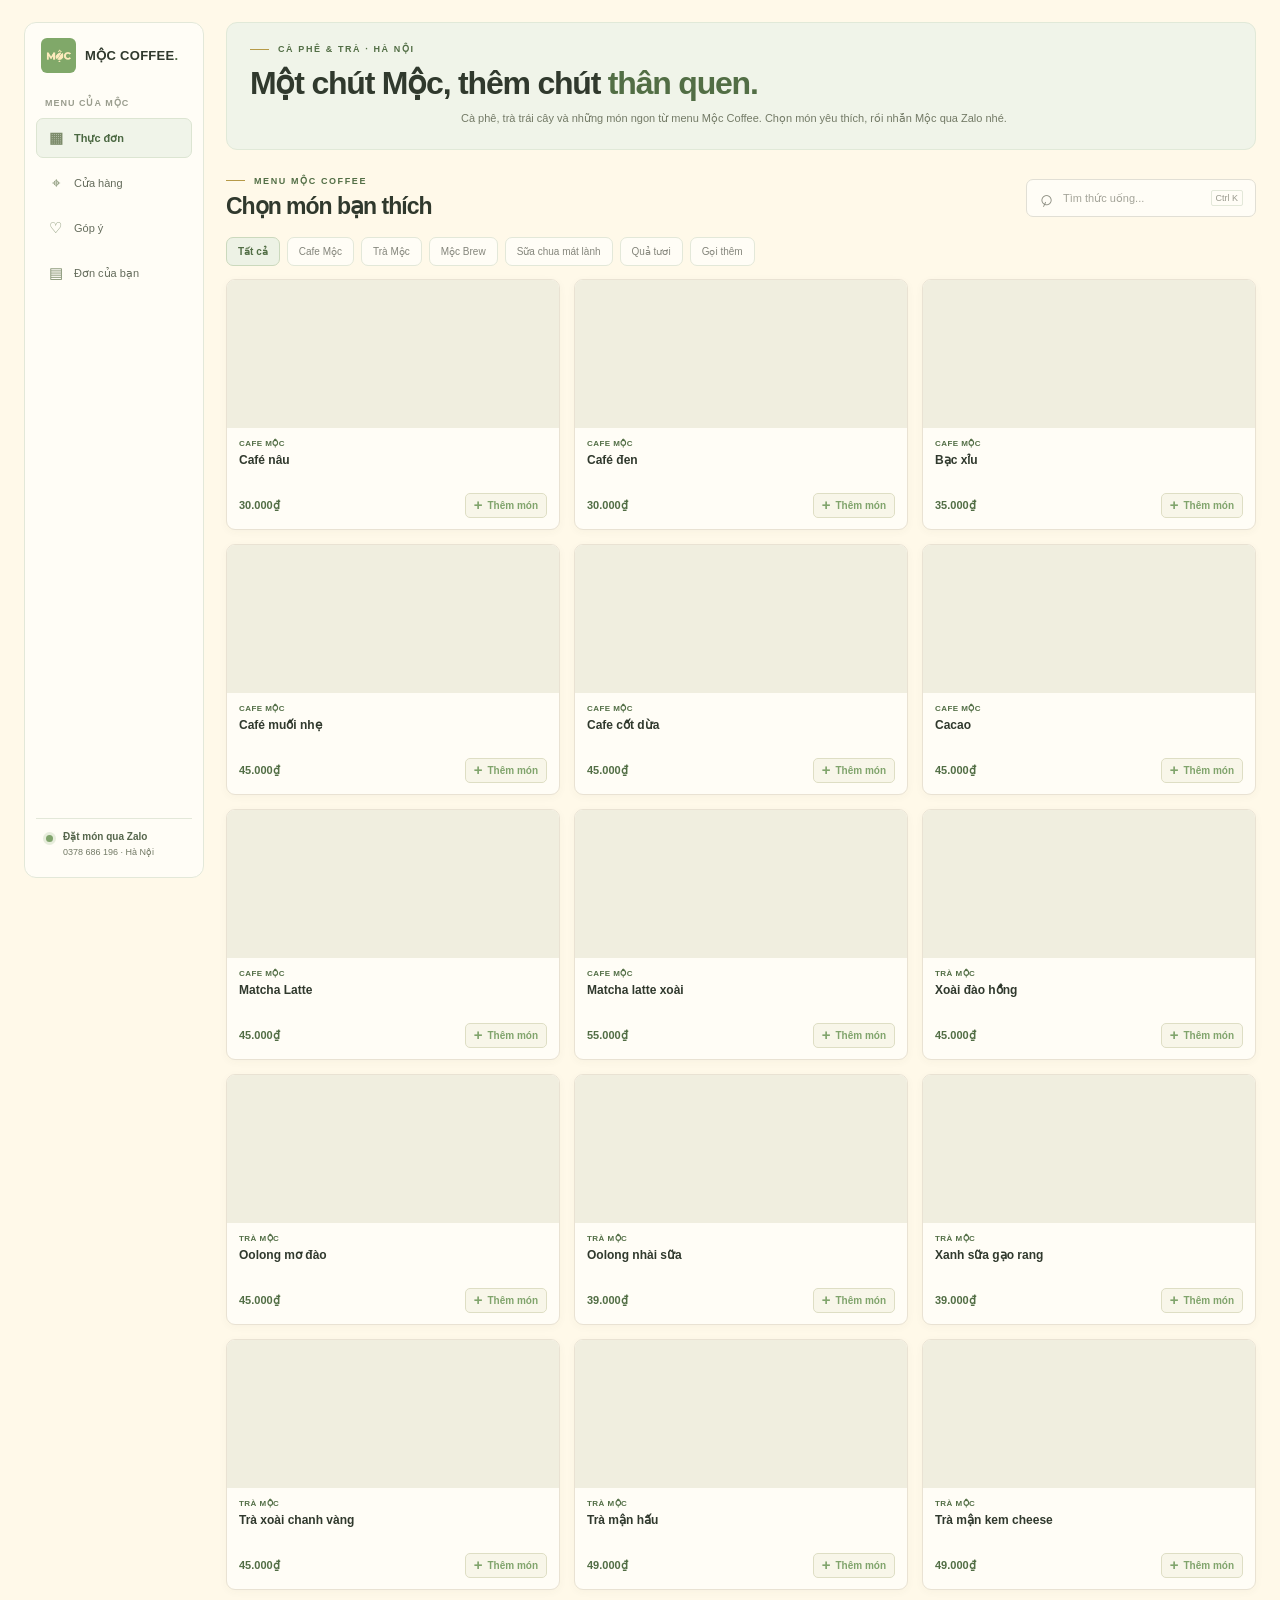
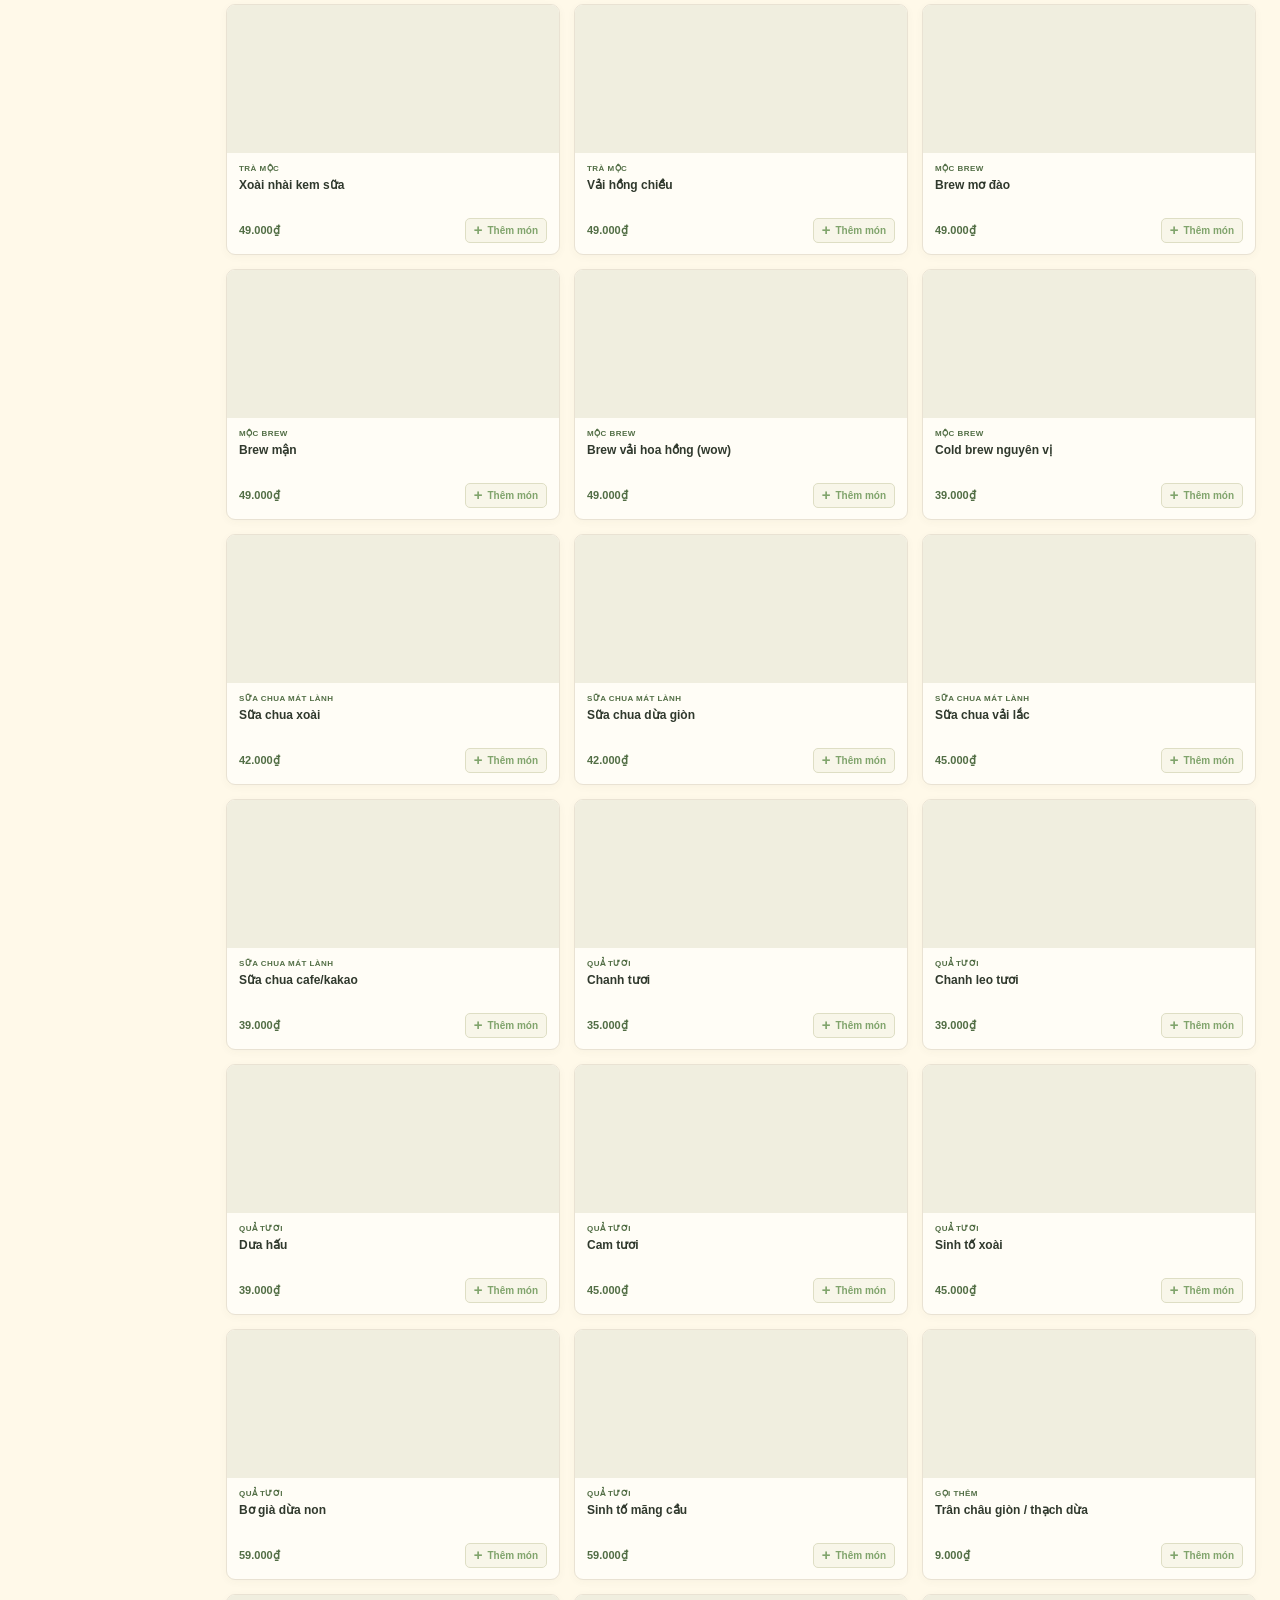
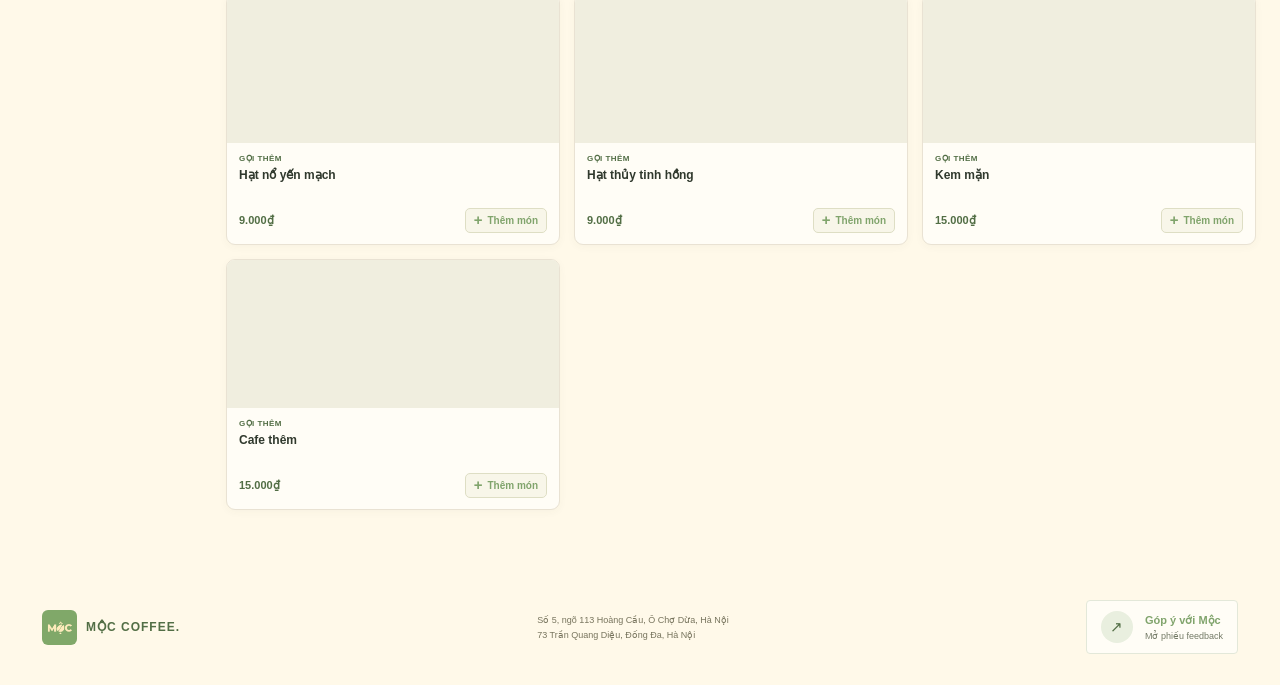
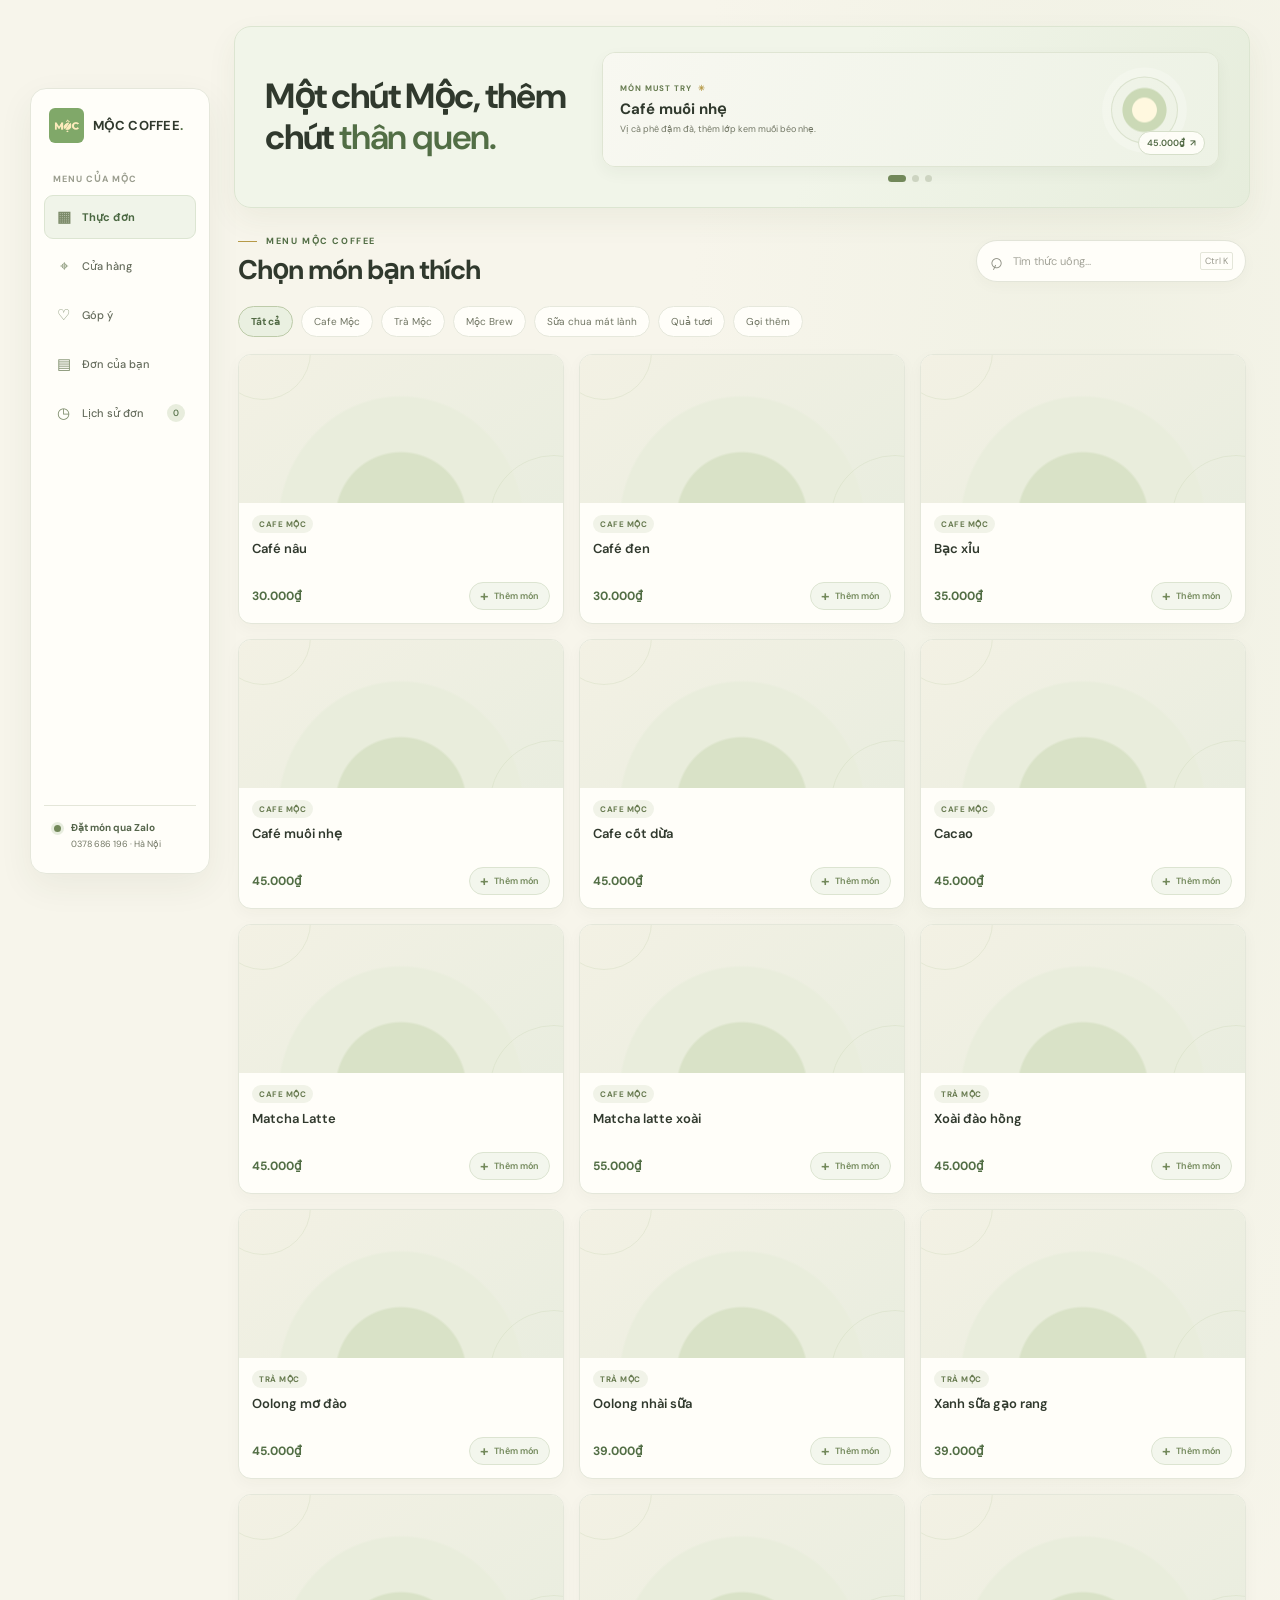
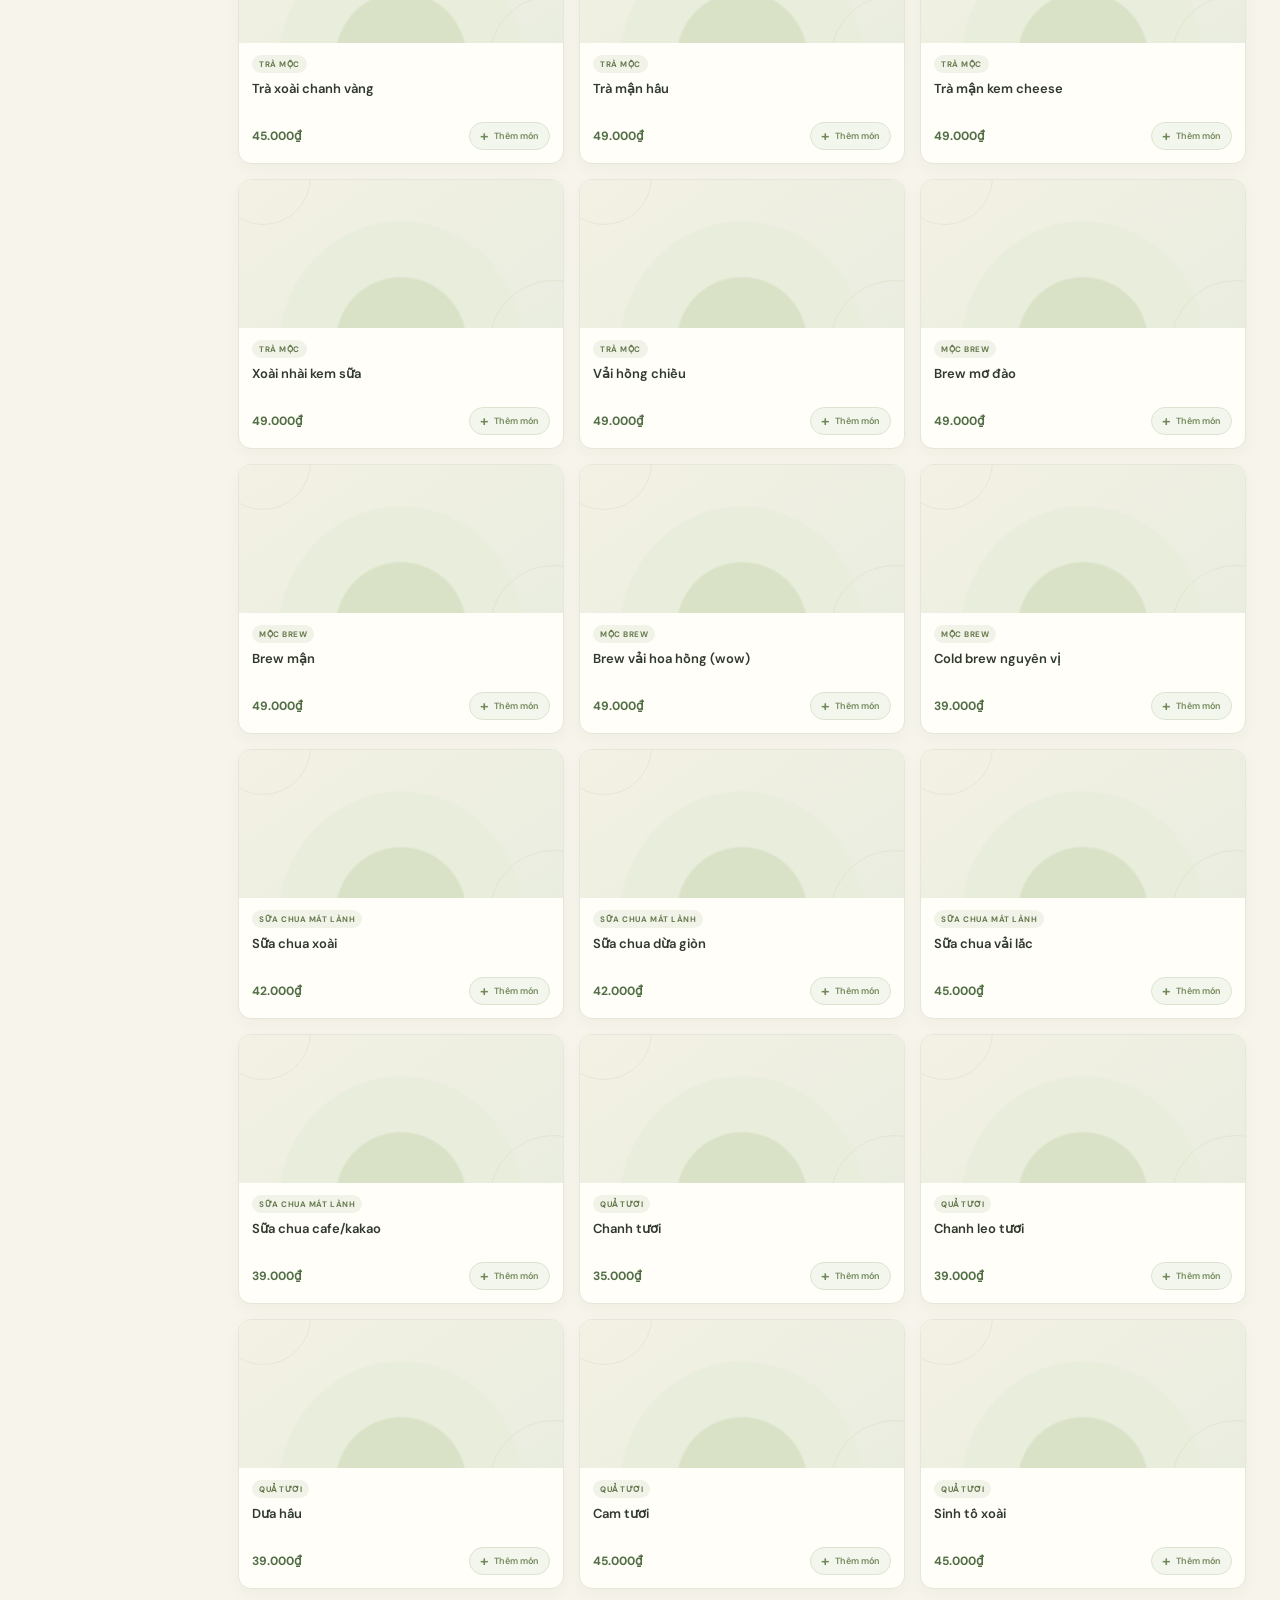
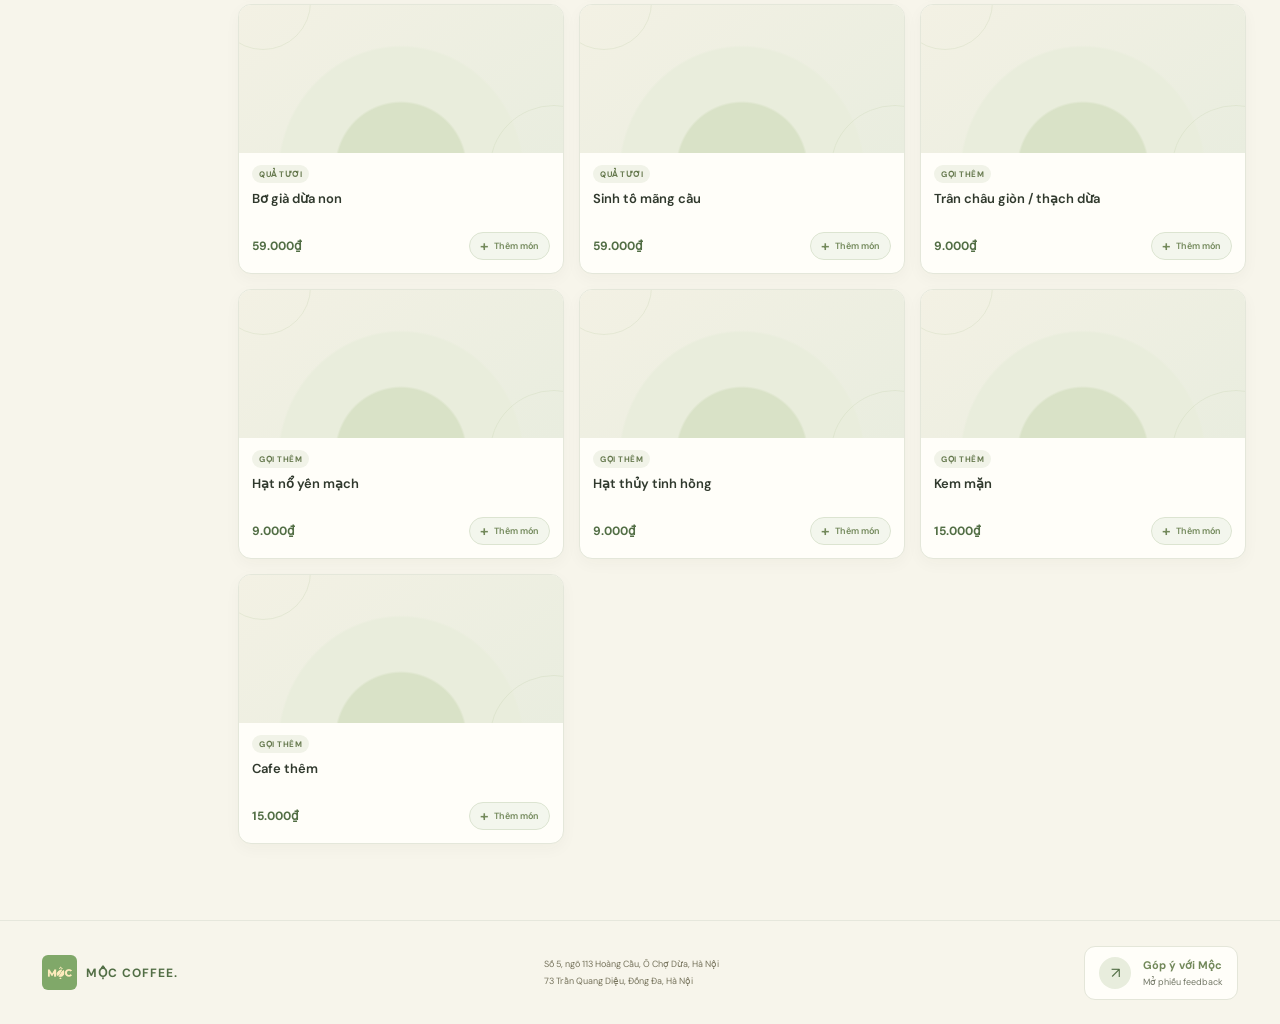
